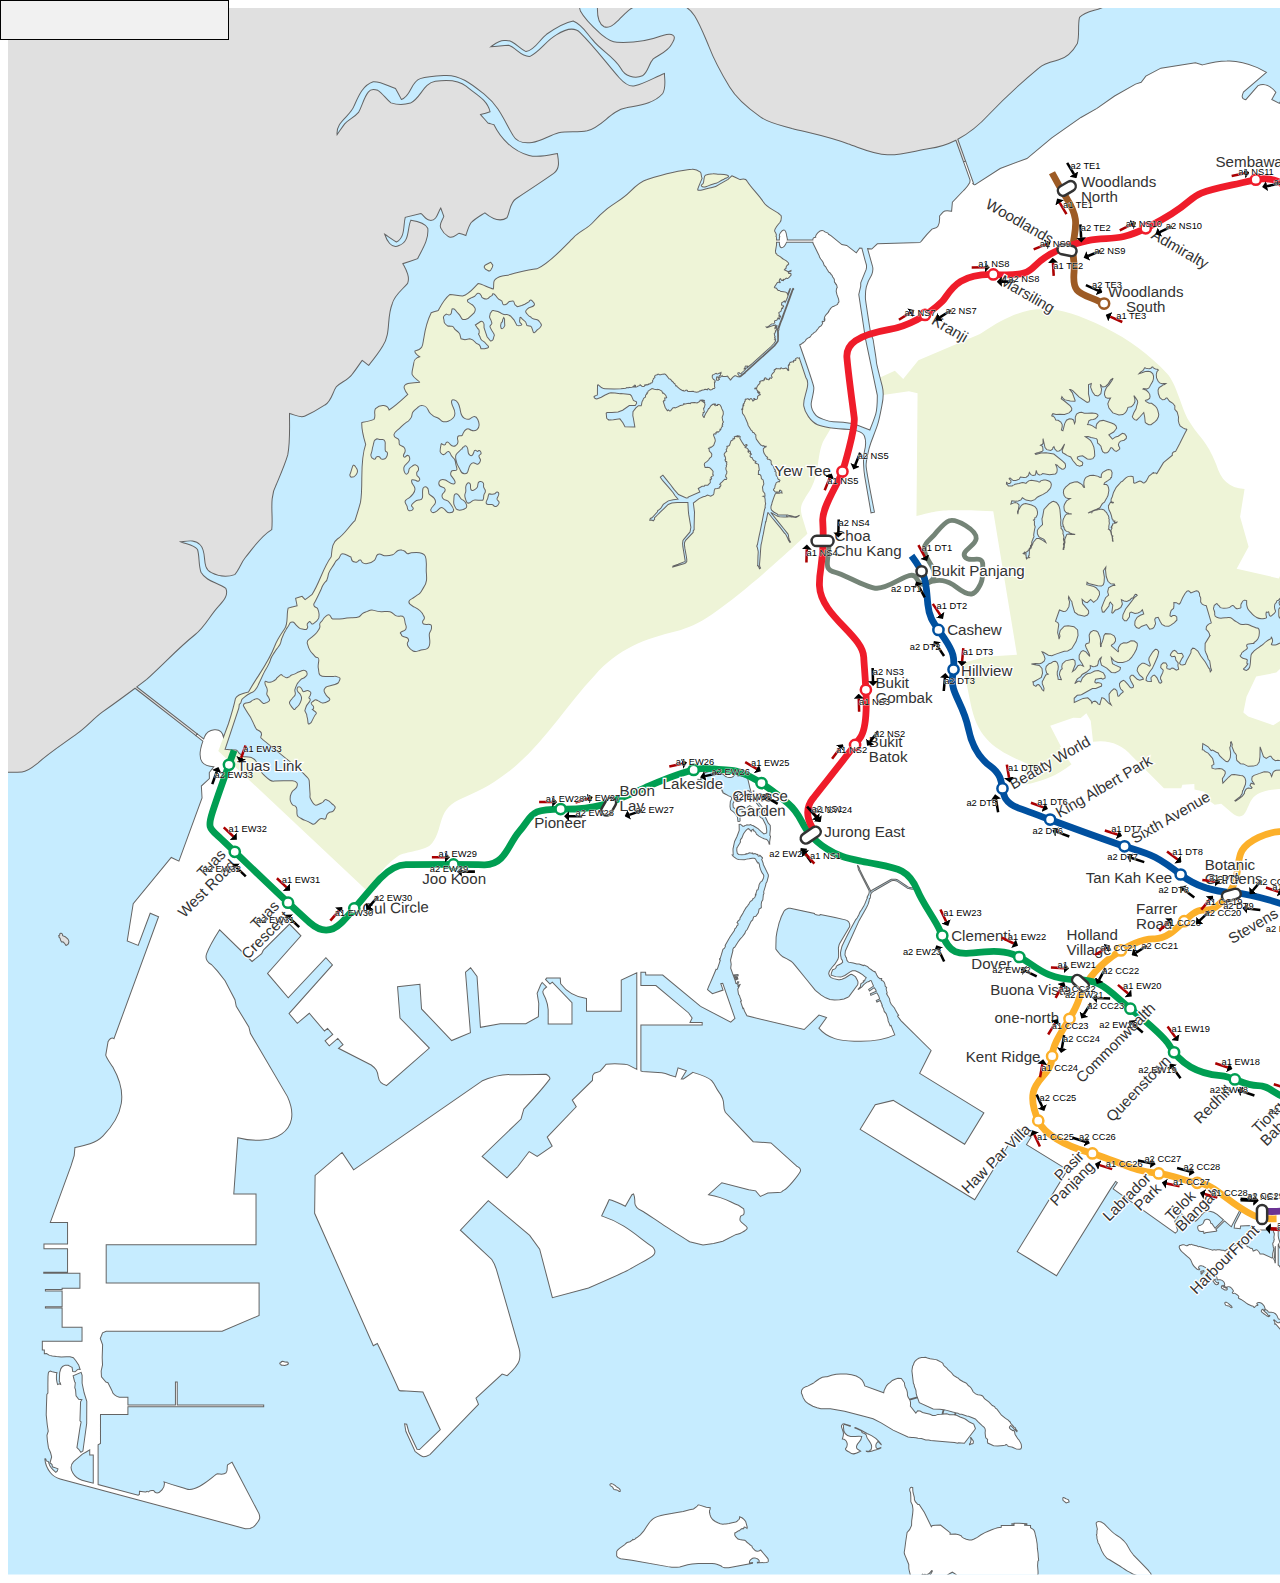
==== index.html @ 2029186f "add selections for scrollable html" ====
<html><head>
<meta charset="utf-8">
<meta id="viewport" name="viewport" content="width=device-width, initial-scale=1">
<link rel="stylesheet" type="text/css" href="autocomplete.css">
<script src="focus.js"></script>
<script src="editor.js"></script>
<script src="updater.js"></script>
<script src="stations.js"></script>
<script src="autocomplete.js"></script>
<style>
#map {user-select: none;}
#legend {
    position: fixed; bottom: 0; right: 0; max-width: 10em; max-height: 15em;
    background-color: white; border: 1px solid black;

visibility: hidden;
}
#selected {
    fill: yellow;
}

path.arrow {
    stroke: #000000;
    fill:   none;
    marker-end:url(#head);
  }
path.arrow.a1 {
    stroke: #aa0000;
  }
  .text { font: 7px sans-serif; fill: #000000; stroke: #ffffff;stroke-width: 0.5px; paint-order: stroke;}
  .text.small { font: 3px sans-serif;}
  /*.outline {stroke: #ffffff;stroke-width: 1px;}*/
  path.UC { visibility: hidden}
</style>
</head>
<body>
<svg id="map" width="2798.7" height="1566.5" enable-background="new" version="1.0" viewBox="0 0 2099 1174.8" xmlns="http://www.w3.org/2000/svg" xmlns:osb="http://www.openswatchbook.org/uri/2009/osb" xmlns:xlink="http://www.w3.org/1999/xlink">
 <defs>

    <marker id="head" orient="auto" markerWidth="2" markerHeight="4" refX="0.1" refY="2">
    <!-- triangle pointing right (+x) -->
        <path d="M0,0 V4 L2,2 Z" fill="black"></path>
    </marker>

  <linearGradient id="linearGradient2051" osb:paint="solid">
   <stop stop-color="#333" offset="0"></stop>
  </linearGradient>
  <clipPath id="clipPath3653">
   <rect x="899.81" y="504.8" width="230.88" height="201.74" color="#000000" color-rendering="auto" enable-background="accumulate" fill="none" image-rendering="auto" shape-rendering="auto" solid-color="#000000" stroke="url(#linearGradient3657)" stroke-width="2.25" style="isolation:auto;mix-blend-mode:normal"></rect>
  </clipPath>
  <linearGradient id="linearGradient3657" x1="831.98" x2="1141.4" y1="713.48" y2="713.48" gradientTransform="translate(.062654 .062488)" gradientUnits="userSpaceOnUse" xlink:href="#linearGradient2051"></linearGradient>
  <clipPath id="clipPath3659">
   <rect x="899.81" y="504.8" width="230.88" height="201.74" color="#000000" color-rendering="auto" enable-background="accumulate" fill="none" image-rendering="auto" shape-rendering="auto" solid-color="#000000" stroke="url(#linearGradient3657)" stroke-width="2.25" style="isolation:auto;mix-blend-mode:normal"></rect>
  </clipPath>
  <clipPath id="clipPath3671">
   <rect x="899.81" y="504.8" width="230.88" height="201.74" color="#000000" color-rendering="auto" enable-background="accumulate" fill="none" image-rendering="auto" shape-rendering="auto" solid-color="#000000" stroke="url(#linearGradient3657)" stroke-width="2.25" style="isolation:auto;mix-blend-mode:normal"></rect>
  </clipPath>
  <clipPath id="clipPath3677">
   <rect x="899.81" y="504.8" width="230.88" height="201.74" color="#000000" color-rendering="auto" enable-background="accumulate" fill="none" image-rendering="auto" shape-rendering="auto" solid-color="#000000" stroke="url(#linearGradient3657)" stroke-width="2.25" style="isolation:auto;mix-blend-mode:normal"></rect>
  </clipPath>
  <clipPath id="clipPath3683">
   <rect x="899.81" y="504.8" width="230.88" height="201.74" color="#000000" color-rendering="auto" enable-background="accumulate" fill="none" image-rendering="auto" shape-rendering="auto" solid-color="#000000" stroke="url(#linearGradient3657)" stroke-width="2.25" style="isolation:auto;mix-blend-mode:normal"></rect>
  </clipPath>
  <clipPath id="clipPath1306">
   <rect x="41.097" y="-499.98" width="2099" height="1174.8" enable-background="new" fill="#37c837" opacity=".463"></rect>
  </clipPath>
  <clipPath id="clipPath1310">
   <rect x="41.097" y="-499.98" width="2099" height="1174.8" enable-background="new" fill="#37c837" opacity=".463"></rect>
  </clipPath>
  <clipPath id="clipPath1314">
   <rect x="41.097" y="-499.98" width="2099" height="1174.8" enable-background="new" fill="#37c837" opacity=".463"></rect>
  </clipPath>
  <clipPath id="clipPath1318">
   <rect x="44.784" y="81.618" width="2798.7" height="1566.5" enable-background="new" fill="#37c837" opacity=".463"></rect>
  </clipPath>
  <clipPath id="clipPath1322">
   <rect x="41.097" y="-499.98" width="2099" height="1174.8" enable-background="new" fill="#37c837" opacity=".463"></rect>
  </clipPath>
 </defs>
 <g id="background" transform="translate(-1278.5 499.92)">
  <g transform="translate(1237.4 .06254)">
   <rect x="7.6441" y="-560.81" width="2218.5" height="1461.1" clip-path="url(#clipPath1322)" enable-background="new" fill="#c6ecff"></rect>
  </g>
  <g transform="translate(1237.4 .06254)">
   <path transform="matrix(.75 0 0 .75 7.509 -561.19)" d="m0.17969 0.51758v847.37c19.258-5.1932 39.166-0.64977 58.641-2.3809 6.2752-0.43277 11.034-5.1945 15.795-8.873 12.334-11.036 26.398-19.905 39.598-29.643 8.8718-6.2752 15.796-14.499 24.451-20.99 11.173-7.9806 22.229-15.966 33.166-24.207l61.105 47.537 1.3223-1.6953-60.66-47.188c3.2953-2.4947 6.5874-5.0029 9.8613-7.5547 16.229-14.498 31.157-30.944 48.252-44.576 9.9537-7.5735 15.147-19.474 23.586-28.346 4.1113-4.9769 10.387-10.818 7.3574-17.959-8.0063-5.8424-19.692-6.9259-24.885-16.23-2.5966-7.3571-1.2971-15.362-3.4609-22.719-3.8949-4.9769-11.469-5.1963-16.879-7.793 6.4916-0.64915 14.498-2.5948 19.475 3.0313 7.7899 7.5735 0.43264 22.935 11.252 27.912 7.1407 3.6786 15.798 4.7622 23.371 1.9492 4.5441-4.9769 6.2738-11.9 10.602-17.094 8.2226-9.9538 15.148-21.208 26.4-27.916 1.7311-14.931-3.0305-31.157 4.543-45.006 4.1113-9.7374 8.4374-19.476 11.467-29.646 2.5966-13.632 1.7344-27.696 1.7344-41.545 5.1932 1.2983 10.387 4.976 15.58 2.5957 6.9243-3.0294 13.629-6.9238 19.904-11.035 6.708-3.8949 7.3575-12.55 11.469-18.393 4.9769-4.5441 11.687-6.7095 15.582-12.119 3.6786-4.5441 6.7058-9.302 10.168-14.062 2.1639 1.731 4.3283 3.2455 6.4922 4.9766 4.9769-6.0588 9.9531-12.335 14.064-19.26 8.439-12.55 3.6791-28.778 9.5215-42.41 2.1639-8.6554 9.9536-13.848 15.363-20.34 2.5966-6.9244-1.7304-13.849-4.7598-19.691 4.9769-1.7311 9.736-3.2474 14.713-4.9785 4.7605-9.521 11.47-19.258 10.172-30.51-3.0294-5.8424-10.82-7.1403-16.879-8.0059-3.8949 8.439-0.86667 21.638-11.902 25.316-7.7899 3.8949-12.332-5.4095-14.279-11.252 3.8949 2.5966 7.5723 5.4108 11.684 7.791 9.0882-4.3277 6.7072-16.662 8.8711-24.668l15.58-3.8945c3.0294 2.1639 5.1938 6.9219 9.5215 6.9219 6.708 0.21639 7.3573-7.7899 10.387-12.334 1.0819 2.813 1.9493 5.4096 3.0312 8.2227-1.0819 3.8949-5.4111 8.0078-2.8144 12.119 1.5147 3.2458 3.8948 6.0584 7.1406 8.0059 3.6785 3.2458 7.5726-1.3002 10.818-3.0312 2.3803 0.64916 4.5455 1.3004 6.9258 2.166 1.5147-4.3277 2.5948-9.089 5.1914-12.768 3.895-4.1113 9.0891-6.9238 13.85-9.9531 6.0588 4.9768 14.717 9.9534 22.074 4.9766 3.2458-6.2752 2.5948-15.148 9.3027-19.26 12.55-8.2226 25.1-16.444 37.434-25.1 6.708-4.7605 4.7616-13.198 3.6797-19.906-9.3046 1.9475-19.041 4.5419-28.346 1.9453-15.796-4.1114-28.13-16.661-35.055-30.727-1.9475-0.64915-4.1131-1.0813-6.0605-1.7305-2.3802-2.813-4.9752-5.6245-7.3555-8.4375 3.2458-0.86554 6.2757-1.7325 9.5215-2.8145-2.813-12.334-15.15-17.96-24.021-25.533-8.439-7.1407-20.34-6.4913-30.727-4.9766-12.118 1.9475-14.496 17.095-24.883 21.855-6.2752 1.7311-13.199 1.7287-19.475-0.21875-4.9769-3.6786-8.0079-9.303-13.201-12.549-3.0294-1.082-7.1389-1.5138-9.3027 1.5156-4.9769 6.0588-6.0582 14.063-9.9531 20.555-3.895 4.7605-9.9527 6.9247-13.848 11.469-2.5966 3.4622-4.9795 7.1418-7.5762 10.82-1.2983-13.416 13.199-17.96 17.094-28.996 4.1113-9.3046 8.4401-20.557 19.043-24.02 7.7899-0.43277 14.93 4.3291 22.287 6.9258 1.9475 3.4622 3.8943 7.1398 5.8418 10.818 10.17-3.2458 8.8744-17.309 18.828-20.771 8.2227-2.5966 17.093-2.8133 25.748-3.2461 15.796-0.43277 27.913 10.818 39.598 19.906 12.983 10.17 19.045 25.966 27.268 39.814 3.6786 6.9244 12.332 8.223 19.256 7.3574 9.521-1.2983 17.527-7.3581 26.615-9.7383 9.3046-1.9475 19.042 2e-3 28.562-1.9453 15.147-3.6785 23.372-20.339 39.168-22.936 12.55-2.5966 27.047-3.8982 36.135-14.068 3.895-6.0588 1.9492-13.632 1.9492-20.34-9.9537 3.895-19.044 9.7374-29.646 12.334-6.2752 1.5147-11.468-3.4614-15.363-7.7891-13.2-15.147-25.099-31.374-39.381-45.439-6.708-6.708-17.097-1.9488-23.805 2.3789-9.9538 5.626-16.011 16.229-26.182 21.422-8.8718 0.86554-13.846-8.653-21.42-11.033-6.0588 0.21639-11.902 1.2953-17.961 1.5117 4.1114-2.813 8.2212-6.4898 13.631-6.2734 9.0882-1.2983 14.282 7.7874 21.639 11.033 9.521-1.7311 13.416-12.115 20.557-17.309 8.2226-5.626 16.878-11.468 26.615-13.199 8.6554 3.2458 13.416 12.116 19.475 18.824 8.2227 10.603 21.206 16.446 28.131 28.348 3.895 7.7899 13.847 11.034 21.637 7.5723 5.8424-3.6786 6.0618-11.902 10.822-16.879 6.2752-4.5441 14.496-7.3558 18.391-14.713 1.0819-2.813 4.9778-6.4928 1.5156-8.873-3.6786-3.0294-8.4406-0.21516-12.119 0.65039-14.065 5.4096-29.21 6.9246-44.141 6.2754-6.9243-0.21639-12.117-5.1953-17.311-9.3066-7.1407-6.4916-14.499-13.198-19.043-21.637-5.626-16.445 3.0312-35.487-5.1914-51.066-12.118 1.0819-25.318 6.4919-36.354-0.86524-10.17-8.2227-14.281-21.421-20.557-32.457zm569.74 0c3.2458 6.7079 4.9762 14.063 8.8711 20.555 12.334 1.9475 24.451-4.1092 36.568-1.9453 16.229 3.8949 29.645 20.556 26.832 37.434-1.9475 8.8718-8.0059 16.877-8.0059 26.182 0 6.2752 0.43187 14.284 6.707 17.529 6.0588 2.1639 10.818-3.2472 14.713-6.9258 6.2752-6.0588 12.334-14.281 21.855-14.064 11.468-0.21639 23.155-0.43484 34.623-1.084 8.0063-0.86555 15.148 4.5455 19.26 11.037 6.0588 9.7373 9.9539 20.555 14.498 31.158 5.4096 14.065 12.765 27.265 20.555 40.248 7.3571 12.334 19.044 21.641 30.729 29.863 9.3046 6.4916 20.772 8.4374 31.592 11.467 18.826 4.7605 37.868 8.439 55.828 15.363 12.983 4.3277 25.747 10.602 39.596 11.035 14.281 0.64915 27.915-4.1096 41.98-6.2734 9.3182-1.1321 18.205-4.0742 26.527-8.2734l7.6895 21.58 2.0254-0.72265-7.7852-21.836c11.585-6.1843 22.008-14.824 30.832-24.506 15.796-16.662 32.674-32.241 50.418-46.955 5.1933-4.7605 12.335-6.058 19.043-7.7891 8.6554-1.9475 15.145-9.0902 19.256-16.447 2.3802-8.6554 0.2185-17.743 2.166-26.182 7.1407-7.3571 18.824-6.2763 26.83-11.902 8.6554-8.6554 5.6271-22.069 3.6796-32.889-3.4621-15.147 1.9455-30.509 3.0274-45.656zm605.23 0c-11.901 10.603-11.034 27.913-7.5723 41.979 2.1639 10.17 11.683 16.444 20.555 20.771 6.2752 2.5966 13.415 5.1962 19.906 2.5996 7.5735-2.3802 14.932-8.0096 23.154-5.8457 20.557 5.8424 41.761-6.9243 62.102 0 14.931 6.9243 28.565 18.825 46.092 17.959 5.1932-7.5735 14.931-7.3537 22.938-9.5176 1.7311 5.1933 0.2147 12.983 6.2735 15.363 11.252 3.6786 23.37 1.5136 35.055 0.43164 3.4622 4.7605 6.7084 10.385 12.551 12.332 7.7899 3.2458 16.23 4.7614 23.371 9.7383 6.708 4.7605 14.066 9.0903 20.99 13.418 5.4096 3.4622 6.9224 10.602 12.332 13.848 9.9537 2.813 20.557 2.3787 30.943 4.3262 14.714 2.5966 29.429 1e-3 44.359 0.65039 1.2983 4.1113 1.7316 8.6554 4.3281 12.334 4.3278 3.8949 10.169 5.1947 15.795 6.9258 4.9769-12.334 14.28-22.505 25.1-30.078-0.4328 11.036-13.414 14.28-16.66 24.018-4.5441 12.983-0.6498 27.267 5.8418 39.168 12.118 15.796 25.319 31.159 34.84 48.902 6.4916 11.685 15.361 22.071 23.584 32.674 6.7079 8.6554 9.5219 20.123 17.961 27.48 11.901 10.17 23.154 23.155 39.6 25.535 15.363 2.1638 30.076 7.7875 45.656 8.0039 8.439 0.21639 15.58 4.9783 23.586 6.9258 10.819 1.7311 21.855-0.64793 32.891 0.6504 7.3571 0.86553 13.417 9.0872 21.207 5.625 6.9244-5.4096 10.383-15.364 19.904-16.879 16.878-3.2458 35.275-3.4614 51.287 3.4629 13.849 5.8424 29.21 2.8118 43.275 7.5723 5.8424 1.7311 11.687 3.0315 17.529 5.1953 6.7079 2.1639 9.7354 11.033 17.525 11.033 18.176 0.43277 36.568-0.64616 54.527 2.5996 14.065 3.6786 27.48 10.384 39.814 18.174 4.977 3.0294 10.388 5.4114 16.014 6.0605 11.685 2.1638 22.938-3.4625 34.623-3.2461 12.983-0.43279 27.481-0.43205 38.084-8.8711 0.4328-0.86554 1.0828-2.3806 1.5156-3.2461-5.1932-9.521-14.282-17.31-16.014-28.346 6.0588-15.147 12.118-31.811 7.1406-48.256-3.8949-6.708-11.036-10.817-17.744-14.279-10.17-5.1932-22.069-1.3007-32.672-4.3301-5.6261-1.7311-6.2773-8.2224-5.1953-13.199 0.8654-8.6554 4.7609-17.743 1.2988-26.182-7.1408-10.387-22.072-10.171-29.861-20.125-5.6262-6.9244-3.0305-17.312-7.791-24.236-8.4391-3.2458-18.824 1.7315-26.613-3.8945-4.1114-2.5966-3.2459-8.0059-4.1113-12.117 4.3278 3.6786 8.0057 9.5223 14.064 9.9551 6.9244 1.5147 14.499 0.21515 20.99 3.4609 4.977 7.1407 4.3248 16.66 8.6524 24.018 8.439 9.5209 24.235 9.739 30.726 21.424 6.7082 11.901-0.4316 25.319 0.6504 37.869 11.901-0.64916 24.669-2.8142 35.488 3.4609 8.2227 4.9769 19.692 8.4377 21.856 18.824 1.9475 8.2226 4.7601 16.663 3.8945 25.102-2.5965 9.7374-10.388 19.256-5.8437 29.643 7.1406 14.498 26.182 18.611 40.68 13.418 10.819-4.7605 21.421-10.17 32.457-14.498 7.3572-1.2983 14.717 5.8426 22.074 2.1641 11.468-5.4096 23.37-12.984 29.213-24.885 3.2459-7.3571-6.0594-11.251-10.604-14.93 4.9769-1.2983 9.9537-3.4624 15.363-2.1641 0.4328 6.4916-0.4339 13.198 0.4316 19.689 2.3803 5.626 6.9247 9.9544 10.604 14.715 2.1637-1.2983 4.3264-2.3779 6.4902-3.8926 2.3803-8.8718-4.5425-16.448-8.4374-24.021 19.691-11.901 38.082-26.183 52.363-44.359 3.4622-8.6554 3.2489-18.608 7.793-27.047 3.8949-6.7079 2.1604-14.713 1.2949-22.07 9.9538-13.416 8.6565-30.728 11.902-46.092 1.9474-15.363 9.5212-29.645 10.387-45.225 0.8653-6.708-6.2757-9.0866-10.387-12.549-5.8424-3.2458-7.7889-9.9564-9.7364-15.799-2.813-8.0063-5.6271-15.795-8.873-23.801-2.5965-0.21639-5.4092-0.434-8.0059-0.65039-0.6492-2.1639-1.0812-4.3264-1.7304-6.4902-6.2754-0.43277-12.768-1.5153-17.096-6.4922 5.6261-0.86553 13.417 1.2999 17.096-4.3262 3.6785-7.3571 2.5986-16.012 5.1953-23.586 2.5966-5.4096 7.1373-9.7373 9.5176-15.363 1.9474-6.0588 2.3816-12.334 3.8964-18.609zm1474.2 0c0.8655 4.5441 1.0799 9.3051 3.0274 13.633 3.6788 5.626 10.172 8.0062 15.582 11.252-6.9243 6.0588-13.419 12.334-19.91 18.609-4.3277 1.5147-9.7357 2.1621-12.549 6.2734-6.4916 8.0063-10.604 17.744-18.178 24.885-3.462 3.6786-8.0041 6.9255-10.168 11.902-0.2164 6.4916 1.9465 12.549 3.4609 18.824-6.9242 2.1639-15.798 3.0316-19.26 10.389-4.3277 9.0882-6.4916 19.688-13.633 27.262-8.8715 11.901-25.965 12.552-35.053 24.236 6.7079 11.685 7.573 26.4 17.094 36.354 10.386 13.416 26.832 18.393 41.33 25.75 10.819 5.4096 23.802 7.7881 34.838 2.1621 10.386-5.1933 22.505-2.8139 33.324-5.627 8.439-4.9769 9.3056-15.795 12.768-23.801 1.5146-5.8424 6.4889-9.0866 10.816-12.549-3.0291 11.685-1.0802 27.046-12.549 34.619-12.55 9.7374-24.666 20.126-34.188 32.893-4.3277 4.5441-4.7616 13.198 1.2969 16.66 18.609 9.9537 40.032 11.9 59.94 17.959 25.966 9.9538 48.684 25.752 71.621 41.115 10.17 6.708 22.507 9.7375 32.244 17.527 8.2228 6.2752 16.662 12.118 24.668 18.609 9.3046 6.9243 8.6553 20.555 17.31 28.129 6.2755 6.7079 17.096 6.4914 22.506 14.281 4.7604 6.0588 10.601 10.82 15.578 16.879 11.469 16.662 7.1415 38.95 17.744 56.045 3.0298 5.8424 6.0586 11.466 9.0879 17.309 4.5442-0.64916 9.5218 2e-3 13.633-1.9453 4.7606-4.1113 6.9234-10.172 11.684-14.283 4.544-2.813 9.7361-4.3283 14.713-6.4922v-478.86zm308.78 526.47c-1.0818 1.0819-3.4613 3.4591-4.7597 4.541 0.8657 13.2 6.7086 28.349-1.7305 40.25-10.603 8.439-24.451 10.819-35.486 18.393-9.9538 6.4916-16.228 17.745-27.48 22.072-5.4093 1.9475-9.3043 5.6263-12.117 10.387-3.0295 5.1933-9.9553 5.1925-14.283 8.8711-4.1111 4.7605-5.8418 11.251-9.9531 16.012-4.1111 2.1638-8.4413 3.2435-12.553 4.9746-0.4325 5.626 0.8686 11.469-0.4296 16.879-5.4095 11.252-16.232 19.908-19.045 32.242-1.2982 3.8949 0.6503 9.5221 5.627 7.791 14.498-2.1638 29.213-2.813 43.711 0 17.311 2.5966 32.674 11.254 49.336 16.23 6.708 2.1639 14.716 2.5923 20.125 8.002 5.1932 4.9769 12.331 7.1432 19.039 9.5234zm-2860.1 479.81-0.71875 0.1055-0.71289 0.4707-0.09375 1.2617-0.97266 0.4414-0.05273 0.4414 0.38476 0.4883-0.10742 0.5957 1.2051 1.2891c0.22341 0.2094 0.27002 0.9364 0.20703 1.5039l1.2246 2.0586 1.375-0.057 1.3438 1.2403 1.6172 2.3164c1.2372-0.2582 2.9677-1.717 2.9043-3.795-0.0342-1.1209-0.25073-1.8913-1.1133-2.791-1.2841-1.3394-2.5959-2.6447-4.8945-2.998l-0.26172-0.3184 0.0332-0.6797-0.17969-0.2675-0.05078-0.7442-0.61133-0.1406z" clip-path="url(#clipPath1318)" enable-background="new" fill="#e0e0e0" stroke="#646464"></path>
   <path d="m955.24-460.25v1e-3 1e-3l0.01 2e-3c-5.0046 0.14802-10.94 1.0128-18.258 2.8814l-5.3159-1.5-25.923 3.9741-11.281 6.0059-3.4893 4.626-4.2598 1.3389-15.7 8.9268-13.227 9.2095-12.01 6.8555-21.869 15.376-18.621 15.419-20.083 7.4648-17.854 11.563c-1.179 1.1067-2.0107 0.71195-2.6719-0.26075l0.53178-0.18897-5.9282-16.63-1.519 0.54346 4.8779 13.676-0.20516 1.8999c-1.9289 3.7247-3.6173 4.6474-5.0653 6.3164l-7.9923 8.4375-0.60784 6.7778s-4.8998-0.85826-6.2081 0.44383c-0.70131 0.70578-2.8007 3.0425-2.8007 3.0425s0.34605 4.9542-1.2158 7.7505c-0.9753 1.7571-3.824 1.5517-4.4634 2.1914-6.0381 6.0319-8.7247 9.98-8.7246 9.98l-32.254 0.93457-4.2202 3.9346-3.123-0.28272c1.6699 6.0387 3.4996 12.674 3.7719 13.55 0.70662 2.2493-0.72944 6.2886-0.72944 6.2886 0 0-3.0358 4.9837-3.9741 8.8052-0.94239 3.8191-0.64887 8.4959-0.64887 9.1685 0 0.6772 3.4625 23.412 3.9331 25.884 0.46623 2.4742 1.7144 2.9078 1.9481 5.1548 0.23687 2.2493 2.313 14.145 2.313 15.945 0 1.797 3.2478 13.923 4.4209 18.419 1.1724 4.4961 0.22747 11.912-0.24167 14.159-0.46924 2.2494-1.8778 10.377-3.2857 14.648-1.4047 4.2714-3.5142 9.4185-5.1547 13.915-1.644 4.494-3.4484 13.267-3.4484 16.636 0 3.3716 6.2491 35.052 6.2491 35.052l-2.5577 0.48779s-3.96-22.935-4.664-26.979c-0.70332-4.0486-1.6499-14.182-0.24459-19.353 1.4076-5.1687 1.1728-7.8871 0-11.036-1.1708-3.1444-6.7781-4.9261-10.995-5.1533-4.2245-0.22265-19.065-1.319-24.22-3.5684-5.158-2.2471-9.6015-9.2381-10.305-13.957-0.7033-4.7236 1.6953-8.7857 2.6352-13.957 0.9383-5.1687-0.97399-7.1411-0.97399-7.1411l-5.0596-15.155-0.5433 0.3252-0.6094-0.1963-0.19929-0.15819h-0.24761l-0.20209 0.23584-0.28421 0.19775-0.1626-0.041-0.36319 0.11864-0.043 0.1172-0.1627 0.15673 0.2052 0.43214v0.31639l0.04 0.23585-0.123 0.23584-0.2827 0.0381-0.4073-0.0381-0.1611-0.19775-0.5274 0.27539-0.2826 0.27539 0.081 0.19482-0.081 0.27686 0.12 0.11864 0.1246 0.0381-0.2023 0.23439-0.2445 0.082-0.1642-0.15966-0.243-0.0791-0.4878 0.0791-0.3647 0.15966-0.1216-0.082-0.4468 0.082-0.2022 0.31347-0.2827-0.0791-0.3267 0.47166-0.12 0.15676-0.082 0.43212 0.082 0.2754-0.2462 0.19774-0.1201 0.23585 0.2037 0.11571-0.1231 0.041-0.2432 0.0381-0.081 0.15966-0.2446-0.12012-0.081 0.0791v0.11867l0.2827 0.1948v0.0791l-0.2432 0.39405 0.082 0.74706 0.04 0.35157-0.164 0.47313 0.083 0.31348 0.2857 0.27539-0.084 0.0791-0.2857-0.041-0.1215 0.27539v0.23584l0.2021 0.0791 0.2447 0.2373-0.2037 0.19483-0.2431-0.23584h-0.2417l-0.3252-0.54932-0.2432-0.47315-0.2857-0.39111h-0.4467l-0.1216-0.15673-0.081-0.041-1.0547 0.2754-1.0942 0.27538-0.2447-0.11865-0.4072-0.19628-0.20211-0.0381-0.04-0.11866-0.1611-0.19629-0.2051 0.0381-0.3238 0.0791-0.123 0.15674-0.081 0.31641-0.164 0.15673-0.9316-0.11865-1.7461-0.0791-0.3252-0.15673-0.6899 0.59033v0.31347l-0.4044-0.11719-0.4057 0.23584-0.1612 0.54932 0.2828 0.70897-0.3648 0.47316-1.1352 1.0972-0.7735 1.3389v0.43212l0.6094 0.98292-0.4848 0.54932-0.2052 0.31494-0.2826-0.0776-0.6094-0.3955-0.4864 0.35449-0.1626 0.43359 0.2022 0.15673-0.5274 0.70752-1.2171-0.66796-0.2418 0.23584-0.3662-0.11865-0.2022-0.78515-0.2446-0.23731-0.3648-0.0791-0.6079 0.35449 0.1612 0.55224h-0.2022l-0.4058 0.23438 0.081 0.31494 0.2857 0.11865-0.6094 0.70605-0.8525-0.19482-0.4453 0.23438-0.649 0.15674-0.2856-0.0776-0.6079 0.43213-0.2022 0.15674 0.2022 0.31347h0.2856l-0.164 0.3164-0.082 0.23585-0.1201 0.66797-0.3267 0.15673-0.6079 0.47023-1.0122 1.6128-0.4073 1.2188 0.2857 1.377 0.8511 0.70605 0.2417 0.31641-0.3223 0.27246-0.2461-0.0366 0.1245 0.43213 0.4043 0.11573 0.5275-0.35304 0.3661-0.11718 0.2417 0.59033-0.6885 0.15674-0.1245 0.31348 0.4072 0.39404 0.6489 0.27392 0.1231 0.3545-1.0152 0.39404-0.5669 0.39258-0.4482 0.35449v0.90235l-0.164 0.78808-0.3223 0.4702-0.9346 0.31348-0.4878-0.0381-0.2021-0.51122-0.3252-0.23437-0.4849 0.1157 0.1231 0.47316 0.4072 0.0791 0.1611 0.23437-0.5272 0.31494-0.4469 0.55079-0.3237 0.15673-0.4058-0.90234-0.4481-0.59327-0.5275-0.3911-0.5259 0.15673-0.4863 0.31641-0.081 0.42919-0.5683-0.27245-0.5684-0.47315h-0.5274l-0.4072 0.15675-0.3237 0.11864-0.6078-0.15673-0.4879 0.70605 0.2827 0.51122-0.1231 0.47315-0.5273 0.47023-0.082 0.74706-0.2417 0.62988-0.2856 0.27539-0.2022-0.15674-0.2021 0.74707 0.041 0.27246 0.3238-0.15673 0.164 0.11865-0.2842 0.54931-0.3648-0.0776-0.1245 0.27538 0.1245 0.47022-0.082 0.62988-0.3632 0.4336 0.041 0.19627 0.2827 0.11721v0.47314l-0.2432 0.35155-0.2036-0.39256h-0.3647l0.1626 0.35448 0.3251 0.70605v0.74854l0.081 1.2173 1.4605 2.0039 1.3374 3.0293 1.3008 2.9854-0.123 0.47314 0.3251 0.74706 2.2325 3.5361 0.4439 0.0791 0.7733 1.5337 0.69 0.0381 1.0517 1.4546 0.4483 0.31347 0.1201 0.15674-0.081 1.2978 0.3662 1.6904 1.7857 2.477 1.6215 2.0449 0.9331 0.27392 0.4073 0.47314h0.4848l0.2051-0.27686 0.4863 0.23584 0.4043 0.58887 0.5274-0.31347 0.4072-0.11866 0.1641 0.35449-0.9346 0.47314-0.4849 0.47022-0.5273 0.31347-0.2022 0.4336 0.04 1.4927 0.4454 1.6113 1.5029 2.3203 1.2568 0.90381-0.4878 0.58886 0.4483 0.78661 1.0122 0.1172 0.9741 0.51122 0.5684 0.47314 0.1626 0.70606-0.082 0.90527 0.2856 1.2173 1.2979 1.0635 0.851 2.3569 0.4073 0.47168h0.6489l0.04 0.15674-0.4058 0.51123-0.2432 0.66797 0.4468 0.19775 0.4043 0.35303-0.081 1.0224 0.081 0.82472 0.2447 1.0225 0.6899 0.43359 0.2021 0.54784 0.1612 0.94484 0.4468 0.78661 0.7704 0.0776 0.4073 0.43361-0.5684 1.2568-0.5274-0.23439-0.933 0.35157-0.8936 0.62987-0.2827 1.2568-0.4468 0.59032v0.39259l-0.2417 1.1001-0.082 0.51122-0.2446 0.23731-0.1216 0.23584-0.4468 0.39257-0.081 0.62989 0.4468 0.47022 0.4043 0.31348 0.3662 0.59032 0.4072 0.15967 2.4331-0.041 0.5288-0.23584-0.083-0.47313v-0.51124l0.4878-0.23438 0.3647 0.39405 0.7706 0.23583 0.2856 1.5718-0.2446-0.0381-0.3237-0.31641-1.4619 0.43213-2.3936-0.0777-0.8921 1.1001-0.9346 2.5151-1.1762 3.4585-0.3238 1.4956-0.4863 1.1396-0.081 1.3359 0.04 0.62988 0.4878 1.1382 1.5395 1.377 2.8008 1.6523 0.40729 0.66797 7.5043-0.0791 0.2021 0.23584 2.0304 0.35449 2.0683 0.54786 1.6231 0.12011 1.1777-0.39551 1.2172-0.51122 0.081 0.11865-0.8129 0.59032-1.1763 0.66798-0.6504 0.11866-0.9712-0.11866-1.2172-0.23584-1.0958 0.0381-1.0562-0.31347-1.705 0.31347-0.3223-0.51124-0.4072-0.0776 0.041 0.51124h-1.9468l-3.3266-0.19484-1.0152-0.11864-0.85101-0.31495-0.56839-0.31348-3.9771-2.2412-0.04 0.0395v0.0791l5.1533 6.4072 4.4224 5.581 3.0425 3.7734 0.4043 0.90234 0.205 1.7695 0.4863 1.8867 0.9317 1.5718-0.5274 0.27539-1.1366-1.7681-0.4849-1.2978-0.9346-1.9644-0.9742-1.5732-0.4437-0.23584-3.044-4.0078-3.2871-3.9316-3.1641-3.8511-2.9223-3.7734-0.12159 0.0381-1.0547 5.1108-0.3633 1.8076-0.32659 0.0395-0.12311 0.19626 0.12311 0.35304-0.8907 4.4033-0.77051 4.2832-0.2856 1.1792-0.4878 2.4375-0.3633 2.0845-0.56839 2.3584-0.24461 2.5151-0.28269 4.1265-0.2446 3.3808-0.3633 4.4809 0.1611 1.6904 0.6079 1.1792-0.81 0.55224-0.89361-2.2808h-0.60939l0.2447-0.86426 0.041-2.6748 0.081-3.1435 0.20211-3.6958-0.081-0.82469-0.6489-2.6353-0.4072-0.74561 0.5683-1.5337 1.2979-6.4072 0.85401-3.8511 3.2051-16.156 0.32509-0.35449-0.081-0.62695 0.28281-0.11866-0.1612-0.74707 0.24169-1.768 0.2022-0.31495-0.36319-1.4941-0.041-1.8076-0.3252-1.6904-1.2173-0.6299 1.4619-0.15672-0.20509-2.0039-1.2978-1.5337-0.40431-3.2607 1.0137-2.3584-0.5274-2.9487-1.2993-0.94337-0.28269-2.0449-0.813-1.0591h-1.1763l0.081-2.8315 0.6093-0.39257-0.20501-1.73-0.44389-2.6733-0.36621-0.19628-2.0288-0.82472-0.081-0.47168 0.6914-0.47314-0.2036-0.31348-1.5411-0.62989-0.9345-1.2964-0.3633-0.94334-0.9741-0.15675-0.52879-0.66797 0.1626-0.90526 0.9741-0.74707-0.3252-0.39258-0.69-0.0395-0.20211-0.31347 0.4878-0.27686-0.24459-1.2568-0.64901 0.0395-0.7704 0.74707-0.3238-0.98438 0.7296-0.35156-0.85269-1.1792-1.2172-0.90528-0.7705-0.11718 0.20211-0.66798 0.73249-0.27539 0.6078-0.82469-0.32509-0.4336-0.7296 0.0381-0.8115 0.82763-0.60791-0.66796-1.664-2.439-0.72951-1.374-0.64899-1.2202 0.3633-1.1001-0.72951-0.47022h-0.4884v0.58887l-0.6899-0.11865v-0.66796h-0.5274l-0.1215 0.78661-0.72949-0.35448-1.2173 0.43361 0.3633 1.2173-0.4439 0.35304-0.813-0.43213-0.12439 1.1001-1.2569 0.59034-0.36609 0.51123-0.36341 1.2978-0.32659 0.86572-0.16121 0.66797-0.8511 0.66797-1.1761 0.27539 0.2416 0.47022-0.2416 1.2202-0.5288 0.51124 0.40421 1.6084-0.97121 0.51124-0.52879 0.78809-0.40571 0.66796 0.039 0.66798 0.3663 0.35302-0.2418 0.47167 0.48491 0.2373 0.36619 1.2583 0.081 1.0591-0.5685 0.35449 0.3662 0.62989 0.24321 0.59033 0.52729-0.0791 0.36641 0.50829-0.28581 0.70899 0.28581 0.74707-0.5289 0.94335 0.28419 0.51124-0.5289 1.2978 0.041 1.1382 0.4468 1.2978 0.2432 0.15821-0.041 1.1382-0.081 0.55079-0.60939 0.9829-0.2022 1.3755 0.89209 1.1016-0.1216 0.62988-0.28269 0.35156-1.1366-0.19482-2.1505 2.1606-0.52881 0.47023-1.0532 1.2993 0.8922 0.43213-0.2827 1.0225-0.5685 0.0777-0.081 1.0224-1.7446 0.43214-1.7461 0.31493-0.5274 0.94336-0.1611 1.2568-0.205 1.415-0.3238 0.74706-2.0274 1.1792-2.4345-0.82617-1.5835 0.86571-1.6231 0.39258-3.0835 1.377-4.3006 3.3018 0.8539 6.8394-0.2856 11.202 0.041 2.0039-0.6489 0.59033-0.1245 1.4546-5.6382 5.8579-0.7734 1.6113-0.12009 1.8852 0.40569 2.9883 1.0562 5.6602 0.32229 2.5151-0.039 1.2568-0.7704 0.94482-0.8541 0.51123-8.8432 2.6338 0.081-0.66798 3.8951-1.3359 4.9087-1.9658 0.44659-0.27684-1.7855-10.966-0.2022-2.3174 0.28269-2.3613 0.895-1.1382 4.421-5.228 0.6093-3.4995-1.6216-9.668-0.28571-2.7129-0.32359-6.2124-7.9542 0.041-4.0957 0.39258-2.7202 1.062-3.164 3.1055-2.7994 2.6719-1.9481 1.9277-2.4332 2.3584 0.2037 0.90379-1.0547 1.2568-1.0972-0.62988-0.81 0.2754-0.7296-0.0381 0.44389-1.3755 1.2173-0.51123 4.0986-4.4033 0.2021-0.90236 0.44689-0.27685 1.7856-1.4136 1.9468-3.0264 3.7734-2.6338 3.6504-0.86571 3.6122-0.4336-2.3115-2.6719-1.3007-2.1606-3.3662-4.0108-4.4619-4.9922-1.5425-2.1606-0.2827-0.55079 1.9468-1.415 2.3539 2.9473 3.2446 4.0488 2.7173 3.6562 3.4087 3.8921 5.7597 2.4741 1.3418-0.15674 0.12019-0.43213 8.7656-3.8892-1.2172-2.5972 2.9193-1.6494 1.6231 0.0791 0.4482-0.78661 2.1885-0.0791 1.9087-2.0449-0.2035-1.8062 0.123-0.58886 0.5274 0.19482 0.5287-0.94189-0.6094-0.70899 0.8115-0.7456 1.0152-0.4336v-0.70752l-0.3662-0.19482 0.2447-2.3584-1.2173-1.6128-1.3403-1.1411-1.5412-0.35302-1.9057 0.1963-0.60939-2.1606 0.2433-1.1001 1.8661-1.3389 1.0957-1.0606 0.7295-1.1792 1.5425-1.3755 0.1626-1.8076-0.8511-1.4546-0.9756-0.70898-0.24171-1.689-0.40719-0.51123 1.0123-0.27393 0.246-0.62988 0.6079 0.23584 1.9878-1.4942 1.2569-3.3794-0.28269-1.6509-0.813-2.0054-0.32381-0.98292 0.5288-0.7456 1.2568 0.0776 0.3237-0.55077-0.2826-0.35156 0.9726-0.70898 0.6079 0.51122 1.6642-1.5337-0.16129-0.74561 0.6079 0.0395 0.2022-0.82764 0.4469-0.98144 0.7294-0.58887-0.3633-0.47315v-0.35156l0.4848-0.23878-0.24171-1.0605 0.77061-1.0591-0.5683-0.90673-0.4454-2.5928 0.8921-2.4375-0.1245-1.9658-1.0547-2.083-0.40431-1.3359-0.69-1.2568-0.56829-0.47315-1.0957-0.23583-0.48641 0.31494 0.12311 0.58885-1.1367 0.041-0.52741-1.1411h-0.7705l0.24321 0.90528-0.56841-0.55226-0.16389-0.23436-0.36491-0.0791-0.769 0.51122-1.0561 0.78516-1.0957 1.8867-0.52729 0.15674-0.81161 1.6128-1.462 2.3584-0.93159 2.0054-0.12161 0.78515h-0.2416l-0.2828-0.66796-0.56839-0.66797v-1.0605l0.32239-0.43213v-0.98438l0.6093 0.0395 0.32531-0.51123-0.2037-0.62988-0.20211-0.78369-0.2432-1.2583 0.4043-0.0776 0.40731-1.2598 0.32509-1.4531-0.4467-1.2202 0.20201-0.35302-0.16401-0.35448-0.4877 0.27537-1.3785-0.94335 1.8253-0.15672-0.04-0.39258-1.5836-0.31349-1.6246 0.23438-0.24169 0.8247-2.0683 1.2583-1.8662-0.31348-2.6791 0.15675-0.5685 0.62988-0.7704-0.2373-1.4591 0.11865-2.1518 0.58887-0.2417-0.47022-0.3661 0.11571v0.39258l-0.48789 0.55227-0.85101 0.0776-1.0563 0.23583-1.1761 0.55226v0.23437l-2.7173 1.0224-0.5685-0.23583-1.2173 0.23583-1.664 2.1607-0.7704 0.15673-0.93311-0.78369-0.69 0.58886-1.623-2.477-1.4605-4.4019 0.40731-0.15673v-0.63135l0.85089-0.0776-0.20199-1.8076 0.97119 0.0791 0.52881-0.39405-0.7311-1.7695-1.664-1.6099-0.56679 0.0791-0.69-1.5733-1.9072-1.0605-1.1764-0.31641-0.2827 0.35449-2.2323-0.27393-1.7446-0.55078-2.1095 1.3755-0.8129 0.47168-0.48491 1.6523-0.5683-0.12011v0.86573l-0.6489 0.43212-0.36639 0.90381 0.16269 0.78663-1.0958 0.59032-0.56689 0.74561-0.44661 1.2993-0.60789 0.90236-0.28581 1.8852-0.3236 1.1016h-1.3375l-0.6489-0.0791-1.9907 1.6523-2.1489 2.8286-0.12169 2.9883 0.48499 2.3174 1.0561 6.2505-7.4238-0.19482-1.5836-3.0264-2.2294-2.9473-4.8691 0.7456-2.313 0.15675-0.20509-0.15675-0.56541 0.0381-0.3252 0.11865-0.28269-0.35449-0.3267-0.0395-0.60791-0.59033-0.4072-0.4292-0.1217-1.1016-0.2416-2.5547 0.6079-0.55224 3.6929-0.11573 4.5835-0.27685 3.4482-1.3755 4.9907-3.498 4.4649 0.0381 1.0531-1.7681-0.16249-1.0224-2.2721-1.1001-0.72939-1.7285-0.77061-1.6904-0.9755-0.94335-3.4058-0.51124-3.5712-0.31348-0.56841 0.15674-3.8129-0.54931-3.0015-0.11866-1.5029 0.31348-3.2051 1.5337-2.5548 1.4546-3.3691 1.3359-1.2172-0.35449-0.7296-0.66797-0.081-0.90381h0.1611l0.7295-0.51123 1.2583-0.27539 0.3647-0.66797v-2.2822l0.041-4.7168 0.56839-0.19629 2.3935 2.0039 1.6246 0.78663 1.0927 0.0395 6.7354 0.1963 5.0728-0.1963 3.6914-0.27538 0.892-0.55079 0.44679 0.11865h0.89211l0.28419-0.35448 0.48771 0.15674 1.6611-0.15674 0.4484-0.11572 0.4057-0.31642 0.28269 0.31642h0.93461l-0.12161-0.39551-0.44689-0.19483 0.081-0.58886 0.6094-0.39551 0.4863 0.3545v0.62987l0.2841 0.59034 1.0548-0.31642 0.3251-0.31347 0.7311-0.27685 1.0546-0.35157 0.041-0.51123 1.2568 1.1396 0.9331 0.23438 0.8934-0.19483 0.5685-1.1792 0.6488 0.39257 0.3634-0.4702 0.4467-0.0791 0.4879 0.35156 0.6489-0.43213-0.041-0.31347h0.7706l0.5274-0.15822-0.039-0.35302 1.3784-0.35449 0.6093-1.1792-0.2432-0.35157 0.5273-0.86572 0.2433-1.0225 0.851-0.27539 0.2446-0.54931-0.3251-0.2754 0.4862-1.0605 1.5836-0.47314 0.5683-0.47022 1.0942 0.43213 0.9741 0.0381 1.0958-0.47022 0.81 0.0776 0.4879-0.23582 0.6093 0.11718 0.48639 0.2754 0.77051 0.74706 1.9468 2.436 0.6899 0.15674 1.0957 1.0635 0.3251 0.74561h0.32389l0.97551 0.94483 0.1202 0.47021 0.68989 0.23583 0.4467 0.98438 0.40721 0.8247 0.649-0.15673 0.3222 0.78368 2.3541 1.8882 1.8251 0.98144 0.4879-0.19482 0.28269 0.54932 0.85401 0.0395 0.93159-0.74561 0.97421 0.23438v0.51123l1.0135 0.27687h1.462l1.9057-0.12014 0.69 0.27686 1.8253 0.35157 1.6245-0.23583 0.56829-0.66798h0.76901l0.4878-0.31349 0.4878-0.23583 0.8511-0.0776 0.89059-0.19776 0.1245-0.31347 1.0927-0.15966 1.1369 0.43212 0.36611-0.74561 0.4072-0.15673 1.3374 0.98143 1.5-0.35155 0.5684-0.59034 1.2584-0.2373 0.2841-0.70605-0.2841-0.5508 0.04-1.5337-0.1611-1.8852h0.6078l-0.081-1.0635-0.4469-0.58885-0.7294-0.23585-0.8936-1.4546-0.083-1.2568 0.56831-0.98291 0.81289-0.19628 1.5-0.78809 0.7295 0.51122 0.772-0.1157 0.8921-0.70899 0.5685 0.15673 0.7294-0.58886 0.1245 0.51123-0.5683 0.55077 0.081 1.0225-0.9346 0.59035-0.2021 0.86278 0.6899 0.2373 1.0957-0.70898 0.5684-0.58887 0.4043 0.58887h2.6383l0.8509-0.2754 0.5274 0.3545 0.2021 0.90382 0.7705 0.51123 0.4468 0.58885 0.2023 0.6299 0.3251-0.041 0.7309-1.0195 1.0152-1.1792 1.3784-0.90526 0.6489-0.0381 1.5835 0.70605 0.4469-0.0776 0.6488 0.19628 0.4043-0.0395 0.4878-0.11718 0.6885-0.43212 2.2324-1.9658h0.3633l0.3662-0.59032 22.235-20.243 2.351-3.2226 0.1245-0.3545 0.081-0.62841 0.083-3.4204-0.083-4.1265 0.3632-0.0791 0.1245-0.39258-0.1245-0.47315 1.5836-4.7153 1.4194-3.3809 1.1367-3.2241 3.4087-9.2754 3.0425-8.5298 0.3237-0.23584 0.2856-0.39258-0.1215-0.43213-0.4072-0.11866-0.3252 0.23731-1.6216 4.3623-1.7446 4.7168-0.2022 0.19776-0.1231 0.27246 0.1231 0.27538-4.667 12.501-3.0835 8.1753 0.1641 8.2558-0.3663 0.94189-2.3906 3.0278-11.32 10.299-12.212 10.966h-0.5273l-0.2023 0.19482v0.23732l-1.0972 1.1396-0.7294-0.0381-0.4468-0.82763-0.6079-0.62695-0.044-0.74707 0.5288-0.2754h0.5682l0.3223 0.47021 0.6095 0.2754 3.0834-2.6338 0.36619-0.39258 0.44681-0.90235h-0.3662l-0.8115 0.4292-0.04-0.15673 0.7296-1.0591 0.084-0.74708 0.3662-0.39404h0.4043l0.3663 0.27539 0.7294-0.11719-0.043 0.54932-0.6505 0.70898 0.1245 0.11572 4.1792-3.4966 8.439-7.626 5.7202-5.19 2.0302-2.2017 1.1748-1.8062-0.1245-0.47314-0.6078-0.5083 0.6884-0.19775-0.3632-0.66797-0.2857-0.23584-0.081-0.58886 0.4878-0.27687-0.2021-0.50975-0.2857-0.39258v-0.47315l-0.2828-1.1792 0.4044-0.15674 0.1641-0.47315 0.5683-0.8247-0.2858-0.23586v-0.39256l0.5275-0.19629 0.4878-1.415-0.081-0.59033 0.3222-1.6113h-0.3633l-0.4057 0.90381-0.2432 0.70752-0.5273 0.51123-0.1246-0.27539 0.2462-0.8247 0.5668-1.1792-0.1611-0.3164-0.4878-0.0776-0.4057 0.35303-0.5274-0.15674-5.1123 1.8091-0.5668-0.51124h0.9316l0.9346-0.62987 2.1913-1.6904 1.5806-0.0776 0.854-0.98144-0.3266-0.86573 0.4878-0.59033 1.2582-0.15673 1.0152-1.8091 0.6079 0.19775-0.1231 0.58886 0.4058 0.12012 0.9742-2.2427-0.567-0.3545-0.205 0.63136-0.5684-0.35449 0.3662-1.0225-0.4058-1.4927 1.7037-1.1411 0.5273-2.1621 0.68991 0.27685 0.081-1.3389 0.6489-0.0776-0.3633-1.021-1.2568-0.27539 0.2417-1.8472 0.5683-0.15673 1.3785-0.94336 0.5273 0.94336 1.2583-2.3613 1.3785-3.772 1.3813-4.0078h-0.44681l-1.7051 4.2056-0.2007-0.86571-1.1777-0.86574-1.6641-0.35449-1.3388-0.0776-0.6079 0.0395-1.2173-0.86424-0.9346 0.0776-0.4439-0.70605-0.9756-1.2188h-0.81l-0.5683-0.54932 2.3129-3.6562 0.9317-0.11864 0.246 0.23437 0.7296 0.0806 0.2021-0.31494-0.6899-0.74707v-0.82472l0.6093-0.94335h0.4058l0.2431 0.43213 0.4864 0.70898 0.4073-0.15966 0.8906 0.3164 0.20211-0.39552-0.28271-0.39258 0.2432-0.11864 0.4863 0.041 0.7309-0.35451 0.813-0.58887 0.5684 0.2754h0.4848l1.2569-1.0225 1.3007-1.5337-0.16399-1.1792-0.40431-0.27538-0.48789 0.19774-0.68831-0.041-0.3267-0.58887 0.77051-0.62843 1.2173-0.51123v-0.43212l-2.1489 0.94335-2.8008-1.5337 0.6093-0.70752 0.3252-0.0381 0.44681-0.66798-0.20361-0.3955 0.4057-0.86279 0.60941-0.98437 0.28269 0.19776 0.73101-0.74562-0.081-0.55224-0.32231-0.66797-1.3389-1.2173-1.5424-0.90527-1.1367-0.70605-1.5-1.1411-0.2022-0.27392-2.5034-1.5014-0.3252-0.54933-0.7178-0.64892-0.2476-1.5981 0.8321-4.752-0.023-1.9848h2.1621l0.032 1.6831c0.3085 2.0108 0.8001 2.5612 1.4473 2.5547 1.1637-0.0131 2.9134-1.6909 3.9273-4.2378h19.716l0.022 0.72217 3.7515 7.6377 0.9712 1.9263 0.205 0.94336 0.9317 1.4546 1.1367 1.4941 0.69 1.1001 0.769 2.1606 1.1367 1.1016 0.7323 1.4941 0.8512 1.1792 0.56842 1.0606 1.1367 0.86569 0.44373 0.47022 0.16412 0.55224 0.44533 0.23438 0.65037 1.0225 0.12449 0.54932 1.0957 1.4956 0.28271 0.86279v1.3389l0.20225 0.51123 0.6883 0.70605-0.04 0.43212 0.20365 0.35449h0.4043l0.32664 0.86574 0.36617 1.6113-0.48776 0.62694-0.32524 2.0039 0.52739 2.4785 1.2978 3.4585 0.28571 2.1226-0.73244 0.9038-0.32383 0.90528-1.4194 0.78516-1.6641 0.86425-0.48626-0.0395-1.4194 1.2598-0.48776 0.47022v0.39258l-0.77056 0.70899 0.041 0.4702-0.60935 0.31642-0.04 0.66796-1.8663 1.9629-0.81289 1.2612-0.4044 1.2568 0.5244 0.59034-0.2826 0.50976-0.3252-0.35302-0.084 0.19482 0.5274 0.70752-0.76911 0.90379-0.77049-0.27393-0.3663 0.11721-0.081 0.62988 0.32239 0.51123 0.044 0.43212-0.9756 1.6099-1.5425 1.0225-0.85099 1.1411-1.1367 1.3755-0.6489 1.021-1.2979 0.66944-0.93459 0.9829-0.8512 0.47022-0.5272 0.98438-0.8906 1.1001-1.4634 0.62843-1.216 0.94336-0.7308 1.2188-1.3784 1.2173-0.2446 0.27684-0.3634-0.0791-0.1625 0.11718-0.6914 0.74853-1.3126 0.5127c2.4199 6.8821 10.41 29.727 10.61 32.032 0.234 2.6968-1.1645 7.2336-1.8661 11.278-0.7058 4.0463 1.6478 7.4296 3.2857 9.4541 1.6441 2.0196 9.3546 4.9497 13.106 4.9497 3.7486 0 10.79 0.62306 13.835 1.2978 3.0506 0.67486 13.632 4.9497 13.632 4.9497s3.2515-8.103 4.4208-11.927c1.1746-3.8191 1.2173-14.121 1.2173-14.121l-8.9238-42.52-4.9922-33.066 1.4619-6.2476v-2.4331l4.0152-9.9404s0.70182-2.6653 0-4.4648c-0.28571-0.72466-1.6917-5.9821-3.1641-11.684l-1.6216-0.12159-2.5577 3.6108-7.1791-5.5166-3.6519-0.68994-8.1972-6.6548-1.7534-1.0122-0.5479-0.90526-2.2031-0.8584c-0.639-0.74358-1.3596-1.0522-2.0904-1.062-2.1924-0.0296-4.4783 2.6348-4.935 4.3433l0.11719 0.76903c-1.3934-0.0389-2.168 0.54272-2.1416 1.9233v0.0498h-19.178c0.036-0.15277 0.085-0.29441 0.1143-0.45118l-0.5142-2.3774s-0.6101-4.7806-2.2089-4.6304c-1.3661 0.1284-4.2795 3.6861-3.0015 4.9732l-0.3501 0.77197 0.026 1.7139h-2.1255c0.052-0.76949 0.13931-2.4646-0.3546-2.584l0.2286-1.3184s-0.62559-1.9021-1.0005-2.209c-1.6421-1.3473 3.6225-7.0078 3.6225-7.0078 1.4344-1.7029 1.1805-2.9223 1.0122-5.0259-4.04-4.7021-10.02-4.706-13.352-10.258-3.5324-5.6195-8.68-9.9986-12.212-15.618-0.963-2.4084-3.3482-1.74-5.2749-1.2583-2.0286-1.0144-6.2079-2.8814-6.2079-2.8814l-2.7994 2.6778-6.8965 3.936c-2.3842 2.1675-5.0977 2.0784-7.7108 2.6763 0 0-4.8304 1.3957-7.1412 1.6245-1.4864 0.14637-0.78699-0.897-0.8906-0.77345-0.9523 1.13 3.4787-8.8153 3.164-8.3965-0.99729-0.82539-0.2102-3.6647-1.2979-4.4634-1.8719-1.3764-3.9288-2.4142-6.3719-2.1094-11.399 0.96332-22.63 4.2543-33.552 7.626-5.1366 1.445-9.1274 5.3555-12.82 9.0483-6.1011 6.1012-10.338 7.5629-17.082 12.861-3.5271 2.8901-7.4201 6.5702-10.466 9.9419-4.0185 4.8167-10.509 7.0678-14.688 11.563-7.5461 7.3857-17.681 19.278-27.631 23.613-7.6785 0.95332-21.719 4.3832-21.622 4.7446 0 0-7.941 0.37179-10.307 4.0576-0.964 1.5016-0.1131 4.7604-0.81 6.2476-3.3714-0.48168-8.0291-3.7336-11.401-4.0547-3.3717 3.3717-6.6274 8.0451-11.605 9.3296-3.2114-0.16047-6.2014-0.9747-9.4131-1.1353-4.3347 3.3718-6.2804 7.3136-8.8447 12.13-1.7665 0.48167-3.5095 0.94126-5.2749 1.5835-2.8907 5.9406-4.5137 12.201-5.477 18.784-1.1149 4.2371 0.3553 8.2848-6.6534 9.8203-0.5942 1.5928 3.4484 4.4209 3.4484 4.4209s-4.4323 1.2018-4.4209 4.7886c0 1.7534-1.878 6.7797-1.1368 8.6411 1.2188 3.0892 5.5896 4.395 5.5577 5.7598-3.5858 0.26725-12.912-0.20058-11.482 4.5059 0.7522 2.4619 2.6368 4.5835 2.6368 4.5835s-10.386 9.6763-14.079 11.603c-0.8656-3.8876-6.2762-4.708-10.141-1.0122-1.7664 3.2112 0.6293 4.8616-1.1367 8.0728-2.89 1.1239-6.1194 1.7513-9.1699 2.3935-0.32111 5.6196 1.3144 10.933 2.9193 16.392-4.9767 13.969-1.4852 29.083-3.8934 43.534-1.2844 4.6562-2.69 9.1376-4.1382 13.633-4.6555 4.3351-7.7261 10.261-13.185 13.793-4.3351 3.0506-3.9836 8.6519-4.626 13.308-6.4219 8.6702-8.5429 19.45-14.484 28.441-1.6053 1.2845-3.3462 2.4069-5.1123 3.6914-0.8031-0.80281-1.6297-1.6303-2.272-2.4331-1.608 0.48162-3.2202 0.98024-4.828 1.4619 0.32561 1.9267 0.77451 3.7115 1.0957 5.6382-2.2448 0.48165-4.4469 0.78132-6.6945 1.7446-1.4449 4.6562 0.2911 11.606-2.7597 15.62-2.8854 4.1745-5.619 7.966-7.3843 12.943-3.0519 8.0279-7.5154 15.008-12.171 22.233-2.8899 4.1745-7.4648 12.05-7.4648 12.05s-8.9751 1.8601-9.7778 5.0713c-1.2844 6.4223-5.2354 18.785-5.2354 18.785l-3.7324 10.022c-1.6589-8.8111-11.978-5.7389-14.24-0.20361-0.23021 0.56485-0.40241 1.0671-0.6063 1.604l-4.8488-3.772-0.98859 1.2715 5.2411 4.0796c-5.7946 16.521 1.5506 18.944 8.1797 19.213l-3.3662 4.3813 0.082 4.4648-6.0453 5.6382 0.5274 8.8432-17.354 47.458-5.7465-2.7275-28.522 34.743-4.4912 27.876 8.2119 3.3413 9.0176-24.148 6.2812 2.6147-33.45 91.471c-1.6484-1.2618-3.5006 0.17858-4.4619 2.354l-1.705 9.9389c0.9294 3.0082 5.477 9.2535 5.477 9.2535 11.014 19.424 7.9436 35.647-7.667 51.524-5.5069 5.6009-13.328 7.0873-20.935 8.5606l-0.5288 6.0454-2.4201 7.7739-15.498 42.347h12.918v16.26h-17.684v3.4219h17.685v17.663h-17.862v0.82913h27.141v11.243h-13.348v0.99165h-12.538v0.9609h12.538v11.918h-12.538v0.9609h12.538v14.354h14.939v10.58h-29.783v6.5391h1.5102v2.7568l1.67-0.057 2.1372 1.3227 2.1943 0.49657 3.088 0.35453 3.5932 0.32955 3.8276-0.13328 2.7935-0.0367 2.4492 0.70455 1.7344 2.1035 2.2397 3.2871 1.1147 3.4674-1.308-0.2418-0.8775 0.5523-1.579 1.4312-1.7916-0.1626-0.4761-3.1304-1.1234-0.63277-1.8004-1.0312-2.2354-0.0353-1.9774 1.0122-1.2555 1.5484-0.9198 3.041-0.2828 6.6196 0.7252 1.2158 0.2914 1.0269-1.0679-0.42773-1.1894 0.58013-0.4644-1.7359-0.4408-2.4683 0.01-3.2007 0.3984-1.5278-1.1412-0.2358-2.3773-0.4908-1.541-0.47753-1.1574 0.64448-0.3133 1.0328-0.2038 2.3995-0.081 5.8988 0.015 6.5728-0.7983 0.89932-0.3164 9.2359-0.1598 6.126 0.7867 7.6142 0.7413 4.6289-0.9699 3.1538 0.2931 3.6473 0.8438 5.7188 1.5292 3.4745 0.8613 3.2902-1.273 4.3754 1.5704 1.3799 0.2255 1.7037 1.4971 0.40867 2.688 1.021c-0.1128 0.88935 0.1668 1.7885-1.5263 2.6426-2.1556-1.8686-4.3836-3.4762-5.234-6.7588-0.5396-0.22372 0.1099-0.9072-0.3851-1.1542-0.104-0.0518-0.6404-0.39675-0.9654-0.32677-0.2445 0.0532-0.5655-0.4203-0.5655-0.4203s-0.2357-0.87368-0.5757-1.5103c-0.094-0.17587-0.3858 0.0951-0.577 0.11865 0.3443 4.1588 1.5155 7.0013 4.2202 10.427 1.9295 2.4437 4.2778 3.7764 7.2626 4.5863 47.725 13.033 138.89 37.33 138.89 37.33l3.5303-0.2022 2.5561-1.0956c0.89301-0.7425 1.5682-1.4992 2.0654-2.2427l0.022 0.01s2.2274-2.7978 2.5445-4.0796c0.2793-1.129-0.4029-3.4804-0.4029-3.4804l-20.284-38.782-3.3338 1.9409c-1.1844 2.817 2.2803 8.4396-7.6392 6.7427-1.5944-0.0232-14.971 14.296-23.175 11.376-3.0245-1.0764-8.2252-2.1068-16.806-5.2676 1.1427 4.0314-3.2391 9.3268-6.5171 8.0156-0.3701-0.14798-1.085-1.535-1.4868-1.5952-0.6449-0.0961-1.8014 0.32475-2.4082 0.2007-0.5251-0.10733-1.1182 0.999-1.6114 0.8673-0.2935-0.0782-0.435-0.5481-0.7456-0.5244-0.3752 0.0277-0.6615 0.65265-1.0239 0.67957-0.9229 0.0683-4.6743-0.54045-4.6743-0.54045l-0.063 2.3422-0.9258 0.56115c-13.462-3.6105-19.886-5.3361-30.038-8.0552v-29.773l1.7769-1.0664v-21.691h20.578v-5.7891h101.84v-1.3593h-64.844v-17.112h-1.3594v17.112h-35.632v-5.7422h-3.5728-2.8139c-2.47-0.72053-5.3581-2.7634-5.3687-4.5015-1.0717-2.1489-3.2152-6.4468-3.2152-6.4468l-1.5177-0.48772-3.3574-3.9596-0.2183-4.3198 1.0123-4.5776-0.2549-5.3042 0.3236-9.6812-1.7446-4.8178 1.708-4.2788 2.7188-1.1762h86.93l27.75-11.764v-24.43h-114.68v-28.595h112.37v-38.122h-16.674l3.0263-42.196c26.089 6.7565 49.344-4.2292 37.245-30.833l-27.753-47.307-1.2173-4.9102-9.4527-15.539-0.9741-4.8691-7.4237-14.24-5.6398-7.2231-4.3812-4.7871c-3.8047-2.1315-5.1959-4.516-3.775-8.3188 2.3789-6.3655 9.7369-17.892 9.7369-17.892l24.303 23.735 7.2231-5.8828 1.257-2.5957 19.639-19.597 8.5606 8.8432-25.075 28.2 15.539 18.217 28.238-29.984 4.9528 5.3965-32.581 36.475 6.2066 7.3432 8.9678-7.5864 11.401 13.308 2.3115-1.9468 3.8965 4.5029-5.7627 4.8676 3.126 3.6519 6.4087-5.518 3.9375 4.6245-3.4101 2.8007 24.505 12.538c3.7405 2.6854 4.7273 4.3509 5.3159 8.8433 0.52601 4.0144 2.4873 5.5224 6.126 6.5727l32.215-28.156-22.03-22.518-1.8266-23.493 16.755-1.8252 1.2173 18.502 22.598 23.735 14.082-5.8432-3.6945-45.442 3.816-3.2856 4.8282 6.4497 2.5547 38.18 14.849-2.6763 19.192-0.0412 9.4116-5.2749 0.2842-9.8995-1.2173-7.5483 2.5971-6.2476 1.1763-1.9057 3.3252 3.3676c-2.2511 1.7582-2.8374 2.0371-2.8374 3.3662 0 1.8218 0.6652 1.9456 2.1885 5.5987 1.5252 3.6577 1.8266 7.9526 1.8266 7.9526v10.873h17.854v-16.065l-14.73-15.337c-0.445 0.38085-1.0812 0.8537-1.7022 1.3388l-3.4086-3.4497 0.851-0.97267h10.184l0.3267 4.3008c5.2531 7.0693 10.932 10.014 19.393 11.036v9.5727h26.046v-23.449l11.646-5.4375v72.463c-0.97339-0.49155-3.9068-1.9864-5.7627-3.044-1.3608-0.77925-6.1916-1.1608-10.588-1.1763-2.6401-8e-3 -5.1353 0.13027-6.6534 0.36622 0 5.3e-4 -4.6274 5.3555-4.6274 5.3555l-4.2188 1.3798-1.2172 1.7446-0.2022 3.6518-15.116 14.761 2.9838 4.9556-21.788 22.759 3.7324 6.8188-11.237 7.667-6.0044-3.6108-8.6821 11.401-7.9921 8.3584-18.624-16.148 29.171-28.036 2.0683-7.3432s14.327-15.554 19.434-22.559c1.0331-1.4131-2.7173-3.6914-2.7173-3.6914s-22.132 0.50213-27.183 0.3237c-8.7146-0.30982-20.975 4.8281-20.975 4.8281l-96.152 66.545-8.6675-12.99-20.228 17.208-0.37059 28.387 44.001 99.303 3.0308-1.6757 2.395 4.9087s12.764 27.387 13.389 29.253c0.6235 1.8688 2.7978 1.2568 2.7978 1.2568l15.58 0.93308 13.064 28.32-15.579 14.931-1.8663-0.28425-6.2065-13.104-1.5426-5.6001-1.5833-0.32377 0.9345 5.5986 6.8555 14.972s4.6928 3.743 6.2475 4.0562c1.5592 0.30758 4.9511-1.5821 4.9511-1.5821l36.432-37.61-1.8662-4.708 19.598-18.056 3.7325 1.2172s7.7624-7.1089 9.0087-11.156c1.2413-4.0453 0-9.088 0-9.088s-15.875-55.677-17.124-59.722c-1.2437-4.0499-3.4072-7.1821-3.4072-7.1822l-23.533-21.99 20.937-22.151 31.038 26.089 7.5044 10.345 9.5347 36.311 27.101-7.2218s28.668-12.449 33.026-15.255c4.3559-2.8006 13.372-6.8152 15.863-9.6136 2.488-2.8006-0.93161-5.9238-0.93161-5.9238-11.766-8.1748-20.718-17.624-38.139-23.288 0 0 5.2865-11.205 5.5985-12.132 0.3096-0.9393 12.172 4.9496 12.172 4.9496l4.9526-8.6836 1.2568-0.60937s0.93159 2.5045 0.93159 4.9922v1.8663c0 1.8666 0.9273 2.4903 1.8663 3.7324 0.92901 1.2467 3.1121 1.8217 4.6669 2.7583 1.5591 0.93735 18.837 12.714 21.015 13.957 2.1778 1.2459 13.553 8.5606 13.553 8.5606l10.021 2.4344 7.9511-1.0942 6.8994-1.7036 9.29-4.7885c1.6252-0.56955 3.4643-0.74497 4.8692-1.7051 2.5817-1.2614 4.6007-2.5145 4.0986-3.772-0.63619-1.594-4.3381-3.2521-5.2352-5.2352-0.43541-0.95655-0.018-1.962 0.2827-3.0836 0.3746-0.99225 2.0244-0.68085 2.4344-1.6611 0.6193-1.4847-0.081-4.0986-0.081-4.0986l-3.9345-2.6792c-7.0171-2.6424-9.2821-5.5321-22.396-7.8706l9.9389-9.0454 20.208 5.2324 5.1914 0.89355 3.5302 4.2188 5.5591-2.6382s3.1484-0.32378 7.5044-0.32378c4.3588 0 1.8283-0.57525 4.626-1.8251 2.7999-1.2439 10.498-10.754 12.051-13.553 1.5562-2.8058-2.5149-4.3814-2.5149-4.3814l-19.273-17.404-13.389-0.9756-20.854-22.071s-1.2173-2.4879-1.2173-5.5986c0-3.1126-1.5517-6.8532-3.7323-9.6562-2.1776-2.8008-2.8261-5.6359-5.316-8.4389-2.4878-2.7982-14.038-6.2066-14.038-6.2066l-7.1411 4.9892h-1.5439l3.7352-6.2066-6.2094-2.1928-1.8661 6.8159-4.0562-1.2173s-4.0732-1.561-6.249-1.8662l-14.566-0.97125-1.1338-0.40717v-34.567h45.967v-1.8266h-9.1274l1.5821-3.3252-2.5972-3.7749-24.586-20.528h-11.238v-9.9419h3.5288l0.123 2.0698h12.697l28.402 23.41 22.638 11.889 3.1669-2.8007-9.1684-26.411-1.4605 0.36623 1.7021 4.7886-7.9921 2.6352-3.6914-2.9619 0.56691-1.5 0.32659-0.85253 1.1337-2.5562 1.3404-3.1245 3.0835-7.2613 0.4043 0.16116 0.5274-0.20211 2.2734-6.8966-0.60941-0.16403 0.12161-0.89212h0.3663l2.0682-6.9784 1.1763-0.77055 0.72949-1.705-0.2826-0.44385 3.4906-6.0865 3.5685-5.1943 0.12289-0.97418 1.2584-1.3798 0.24159-0.85107 0.93461-0.76905 0.081-1.1777-0.77051-0.56837 0.9726-1.5835 1.0957-0.68847 0.24319-1.5835 0.56841-0.72948 1.7446-2.8814 0.20211-0.52589 2.1505-3.6943 0.24311-0.12159 0.20509-0.36329 0.40281-0.24462 0.64899-1.0957 0.32661-0.1626 0.40569-1.0122 0.48491-0.89355 0.4072-0.4878 0.4878-0.20214 1.1763-1.0547 0.083-0.7705 0.52729-0.041 1.0152-0.97413 0.24311-0.68994 0.28279-0.48631v-0.4043l-0.24319-0.082 0.1216-0.32519 0.3662 0.12158 0.1216-0.60939-0.2022-0.28271 0.2022-0.52734 0.32529-0.72946 0.2826-1.2979 0.8511-0.40722 0.52731-2.0273 0.2051-0.56836-0.041-0.854 0.3237-0.52735 0.4878-0.97265 0.2827-0.68848 0.77201-0.32664 0.52599-0.56691 0.93441-2.0288 0.16119-0.60791 0.1216-0.64891 0.083-0.52881-0.44679-1.1763c-1.4997-1.4447-2.7612-6.0044-2.7612-6.0044v-0.9331l-0.24171-0.28419v-0.48779l-0.4878-0.97558-0.5684 0.32373-0.3223-0.89208h-0.2855l-1.2584-2.313-0.89061-0.48633-1.4224 0.0395-2.3525 0.44678-1.8662 0.20215-1.7432 0.52881-4.3432-0.24316-1.4195-0.4878-2.5547-1.9058-0.8115-1.0562 0.7705-0.0806-0.1611-4.2598 1.2172-5.7627 1.7828-3.6914 1.7036-4.5835-0.081-4.5454 0.9345-0.082 1.7857 1.4634 0.6885 0.0395 0.3237-0.0395 0.40721-0.40723 0.9741-0.24315 0.8511-0.40576 0.36619 0.16113h1.4194l0.77059-0.28271 0.93311 0.44531 0.8511 0.24463 1.5439 0.93163 2.5547 1.623 0.5289 0.56836 1.8251 1.7051 1.8252 1.459 2.0683-0.68847 0.081-1.8266-0.3222-2.2324-0.20511-1.5-1.5-3.0425-1.1367-2.272-1.2979-0.68995-2.0698-1.7856-2.5972-1.5-1.7842-1.3403-1.7461-0.44532-2.5546 0.4878-2.19 1.0532-0.8525 2.0713-1.4605 0.97119-0.4467 1.4224 0.2022 1.0122-0.2828 0.85401-1.3388 0.0806-0.48791-3.5713-2.313-3.123-2.7978-2.1914-0.4057-2.354 0.2416-3.6518 0.7296-1.459 0.246-1.4194-0.7705-0.89355-0.60939-0.28419-0.93311-0.20361-0.5287-0.36328-1.5807-0.854-0.56829-0.20215-0.16401-0.48779-0.4439 0.08201-0.813-0.36476v-0.68848l-0.40429-0.04102-0.2445-0.48778 0.081-0.64893-0.40431-0.44678-0.2447 0.04103-0.8115-1.1367-0.4468-0.7705-0.89049-0.36621-0.48791-0.56836-0.32509 0.16406-0.64901-0.082-1.0532-0.32374-0.854 0.44679-0.7705 0.0806-0.1612 0.40429-0.4072-0.20214-0.3222 0.20214-0.6094 0.16406-0.7325-0.0806-0.3632 0.44384-0.69 0.32667-0.6914-0.12159-0.3633-0.73242-0.6899 0.04237-0.1641-0.48632-0.7294-0.12158-0.8511-0.36622-0.7705-0.85108-0.6914-1.0957 0.2857-0.36621-0.649-0.4878-0.082-0.52734-0.6489-0.48486-0.3663-0.0806-1.7036-0.0835 0.081-0.93165 1.3813 0.0806 0.5684 0.12013 0.6489-0.36328-0.4072-0.6079 0.081-0.85401 0.4072-0.64892 0.3237-0.52736 1.0152-1.0532 1.1352-0.77344-1.2173-1.3374 0.5288-0.44676 0.9726 1.418 4.2995-1.1763 4.2611 0.28564 4.7461 2.1079 2.0303 1.7461 1.1748 0.40575 1.2172 0.36621h1.6231l1.4195-0.6079 1.0561-1.2173v-3.3281h1.2978v2.1914l0.5274 0.2417 0.2856 0.32666-0.041 0.32373 0.2021 0.20361 0.1626 0.44532 0.6489 0.12012 0.4058-0.20215 3.0439 0.73096 2.7569 0.64892 0.8539 1.2993 0.8511 3.4878 0.608 2.8418 1.0561 3.4087 1.0547 1.3374 2.3129 1.3389 1.8268 3.2856-0.4879 0.85399 2.9619 3.6108 2.2705 3.2036 0.5274 2.395v2.272l2.2324 4.7856 1.582 1.8252 0.082 2.9224-0.3252 3.2066-0.041 1.541 0.5288 0.4878-0.3266 1.7446-0.3633 2.4346 0.041 1.7036-0.4072-0.0835-0.2827-1.2173-0.69-1.1763-0.8936-0.97266-1.1762-0.3252-0.7705-0.24316-1.8662-0.85107-1.9878-1.0547-1.8677-1.5425-0.4453-1.0957-1.0547-1.3388-0.8511-0.0806 0.039-0.68995-0.164-0.52734-1.0533 0.64893-0.4057 1.0547-0.8511-1.0957-0.3662-0.0807-0.6489-0.89208-0.8511 0.24316-1.3008 1.2173-0.81 1.0151-1.0152 1.5396-1.1338 2.9224-1.015 1.2583-0.2447 1.0152 0.2841 0.76904-0.4466 0.64893-0.3634 0.68995-0.6489 0.854-0.5274 1.0122-0.813 1.2978-0.082 1.8662 0.4072 2.0713 0.8907 0.89063 2.4756 0.24463 2.3935-0.24463 0.2857-0.2417 0.4043 0.0395 0.3662-0.36621 0.4057 0.20508 0.4453-0.0806 0.7325-0.40723 0.5669-0.36621 0.8116 0.0806 0.4467 0.041 0.4848 0.16407 0.4878-0.12158-0.1216 0.20214 0.4058 0.36328 0.7705 0.12451 0.2827-0.28564 0.854 0.20508 0.5274-0.0835 0.1215 0.36621 0.5684 0.2417 0.3237-0.16114 0.6079 0.3252-0.1215 0.60938 0.3662 0.40429 0.5683 0.12305 0.6094-0.73241 1.9468 1.9087 0.04 0.28271-0.6489 0.81153 1.1368 3.0425v0.48778l0.081 0.4878 0.2827 0.44678 3.4907 7.2217v1.0942l-1.0561 4.1382-0.6885 0.93457-0.2021 1.3389-1.5836 5.3144 0.2447 1.1367-0.4878 0.93164-0.3662 3.854-0.8907 1.3403-0.3266 1.9072 0.082 2.5957-1.6626 1.0957-0.5684 2.7979-1.8662 2.5181-1.664 0.48485-0.7295 2.272-1.1368 1.1367-2.9619 6.126-1.1762 1.2583-0.6094 1.623-1.8662 2.5152-1.8252 1.9878-1.4194 1.9468-2.5986 4.1792-0.7296 0.12158-0.6899 1.8252 0.2461 0.20511-1.8266 7.1821 0.4848 3.1231-0.3633 2.9224 1.8662 5.272 3.6109-0.3633 0.1216 0.89213-3.4908 0.12008 0.3267 0.93457 2.3935-0.48629 0.1612 0.64889-2.313 0.52732 0.3266 0.85111 2.2295-0.85111 0.2051 0.64898-2.1518 0.93457 0.6489 2.5151 0.5273 0.0397 0.8511-1.5835 0.813 0.36623-0.9345 1.705 0.3266 0.6489-0.081 0.93165 0.3222 0.2022 0.4468-1.3389 0.8115-0.24173-1.7446 3.4497 0.5669 3.8935 0.813 1.0152 0.2431 1.0122 1.1763 2.9224-0.6489 0.24166 1.7446 5.3965 0.4483-0.1611 0.6489 1.9878v9e-3l1.9468 3.6899 42.886 10.266 11.115-10.834 5.6806 1.7857-5.7612 8.0332c6.8814 8.2945 16.254 9.3038 26.536 9.7368 9.9444 0.41834 21.486-0.19801 30.407-4.686l-2.0464-5.0493v-9e-3l-0.81009-2.0288-0.60936 0.24607-0.56831-1.4619-0.97122-2.19-0.16261-1.5029-0.52728-1.7856-0.813-2.2295-1.4194-1.623-0.52739-2.0684-1.2172-2.1108 0.32514-0.1626-1.5424-3.813-2.5153 1.0942-0.52728-1.1367 2.5548-1.1748-0.72953-2.2324-1.3784-2.3525-4.4619 1.9058-0.36617-1.1763 4.4619-1.8662-0.56841-1.3389-1.0122-1.3784-3.5303 2.4741-0.64888-1.1762 3.6504-2.4741-1.7447-4.0987-0.77035-0.0806-0.89367 0.81007-1.5806 0.40718-2.354 1.8662-1.3813 1.7036-2.5547 1.7857-0.20215-0.12307 1.5835-1.6626 0.32235-1.8252 0.20205-0.72953 1.6246-0.77339 0.44682-0.52732-0.36627-0.24315v-0.40585l1.0957-0.24315 0.24318-0.97409 0.52737-0.60938 0.28561-0.72953-1.0152-0.60786-1.746-1.5-2.5548-1.6641-2.8417-1.2978-2.2295 0.0412-1.6231 0.85101-3.977 2.6397-3.003 1.2568-3.813-0.36615-3.4907-1.0958 0.24608-1.705 0.93158-2.3511 1.6641-0.60786 0.93459-1.0958 0.12019-0.97554 1.1367-0.72951 2.3129-1.0957 1.3389-1.0958-0.28571-1.5-0.81-1.0562-0.12159-1.1762-0.28561-1.2979-0.12159-2.1899s0.87345-4.2931 1.1778-4.9512c3.5135-7.5972 10.264-19.838 10.264-19.838l0.9727-1.1777 1.2598-2.2324 0.93157-2.272 1.1778-1.7827 1.6641-2.7202 0.72945-1.4194 1.2568-3.2066 0.77046-1.541-0.04-0.1201-0.24308-0.2051-0.04-0.0805 0.93158-1.6626v-0.082l0.20365-0.041 0.36477-1.3389 0.12009-0.64893v-0.56834l-0.04-0.48633-0.16402-0.48487-4.667-9.1728-2.4346-4.7446-0.72953-1.3814-0.24308-1.2978-0.56702-2.2295 0.93319 1.0122 0.48495 1.0957 0.48776 1.544 2.8008 5.6792 5.1913 9.898 0.044 0.20507-0.044 0.20215v0.28272l0.16412-0.24171 0.4043-0.36621 0.44673-0.44532 13.796-7.8706 0.81-0.28565 0.85102-0.12158 1.1367-0.0395 1.0957 0.12011 0.89356 0.20508 0.85102 0.3633 0.44833 0.20214 6.6533 4.5864 0.64888 0.32518 0.6899 0.28271 1.2569 0.40723 1.5 0.0395 0.77046-0.0806-0.12148 1.0137-1.0958 0.1201-1.0927-0.1201-1.5835-0.36476-0.81159-0.28564-0.72944-0.40284-6.898-4.708-0.60945-0.32522-0.77047-0.20212-1.0152-0.12159h-0.93149l-0.93458 0.1626-0.76907 0.3252-10.346 6.0029-1.544 0.93457-1.9058 1.2568-0.32364 0.28271-0.24478 0.24463-0.24308 0.40724-0.36467 0.81006-0.24318 0.81151 0.20205 0.16115-0.36326 1.9087-0.041 0.041-0.32523 0.0395-0.1215 0.041-0.041 0.0806-0.32525 2.0273-0.69 2.1929-1.1762 2.5151-5.5987 9.8174-10.264 22.72-0.32373 3.0029 0.81009 1.8252 0.24318 0.2856 0.44673 2.0274 1.0958 1.2583 3.6518 0.68993 2.6366 0.77197 1.7842-0.0428 3.2052 1.1777 0.48775-0.44678 1.1352 0.56835 1.503 0.60795 1.2173 1.3388 1.3784 0.89062 1.7856 1.3418 1.2582 0.24163-0.12148 0.5274 0.72943 0.48782 0.69 1.7856 0.89055 1.2568 1.544 1.3389 0.48636-0.28568 0.6899 0.0835 0.04 0.48488-0.28421 0.77347 1.3814 0.68842 0.72952 0.77055 0.60785 1.5424 0.16263 1.4605 0.72954 0.6489 0.36615 0.44676-0.28269 0.40433-0.0831 0.81301 0.77196 2.7172-0.40581 0.24465-0.041 0.40424 2.1929 3.7735 0.36326 2.1914 0.89356 1.9058 2.4346 2.7612 0.72933 1.5396 1.5808 2.8418 0.85393 1.0151-0.85393 0.64897 2.518 3.4058 22.677 22.478-8.6015 17.161 48.16 29.578-14.442 23.531-53.556-32.864-13.472 3.2871-11.317 18.419 61.873 38.016 24.057 14.811 16.472-26.859 14.445-23.572 1.6641-2.6792 9.7368 6.0043-3.4892 5.7218 30.792 18.907-37.731 61.346 8.8051 5.3936 10.833 6.6943 9.8188 6.0059 40.654-65.32 3.6913-5.4375 1.2585 0.93457-3.1245 4.6231 46.576 33.271 1.339-1.2174c0.39953-0.94867 0.57293-1.3707-0.12172-2.6791l-1.6216-5.313 3.3663-4.4238-6.1259-5.395 1.2581-1.5015s5.9305 5.3395 9.3297 8.398c1.7655 1.5814 4.3197 2.7675 6.8583 2.354 0.6501-0.10665 0.30998 1.1829 0.8511 0.85102 0.46868-0.2826 2.4245-2.2428 2.7612-2.7172 0 0 0.531-0.4119 1.7842-1.9497 0.91822-1.1284 1.3564-1.849 2.4346-2.2706 1.1732-0.45157 2.1338-0.69465 3.813-0.60787 2.5392 0.12982 3.3782 0.69322 5.4375 2.4741l4.7476 4.0562-6.2095 6.2491-2.5151-3.5698-0.81157-0.24465s-0.0667-1.0282-0.28425-1.5c-1.0826-2.3188-4.828-1.6134-4.828 0.60795-0.77513 3.1569-2.5671 1.8508-4.1777 3.0029-0.62452 0.44452-0.49372 0.8631-0.44677 1.5835 0.0488 0.79125 0.29767 1.4257 0.81007 1.9468 1.1074 1.1227 2.2027 0.63022 3.2886 0.52725l0.0413 0.36337 0.40275 0.0427 0.1245 1.1762 0.6885-0.0801 0.32385-0.48772 8.0332-1.0957c0.73342-0.0487 0.74047-0.32265 0.36622-0.85117l-0.36622-0.52725 6.3705-6.4088 5.1122 4.421 6.8145-13.106 1.1368 0.6489-5.3541 10.389-0.4467 2.9604 4.5029 0.60795 0.32528-2.149 7.4252-0.24457 0.4467 3.2476 16.674 0.0812c0.1314 0.74985 0.2898 1.562 0.28425 2.1489 0.12098 0.0188 0.28845 0.072 0.43485 0.10988 0.0248 0.51015 0.015 1.0208-0.0593 1.5248-0.0652 0.45023-0.16492 1.0798-0.19492 1.3432-0.0293 0.2667-0.036 0.53078 0 0.79395l-0.0113 0.015c0.078 0.4746 0.23594 1.4239 0.23594 1.4239-0.29234 0.27577-0.43604 0.62557-0.29009 1.0136 0.0503 0.1338 4.5e-4 0.2169-0.0652 0.3297-0.24938 0.36885-0.744 1.1088-0.744 1.1088l0.0233 1.3638 0.27825 0.59625-0.0232 0.93443c0.56317 0.57697 0.5517 1.3101 0.3633 2.0567-0.24203 0.95745-0.72233 2.874-0.72233 2.874v1.8765c0.2502 0.5661-0.12307 1.054-0.38377 1.5497l-6.687-3.0497-2.3964 0.015s-0.16665-0.5412-0.56543-1.1793c-0.3861-0.61672-0.8901-1.1936-1.3961-1.683-0.37508-0.36307-0.75975-0.47662-1.3095-0.21097-0.62588 0.30255-1.875 0.90832-1.875 0.90832l-0.75585-2.0641-1.3623-0.097s-0.9438-0.70935-1.3989-1.0401c-0.2499-0.18135-0.39593-0.2712-0.6768-0.16403-0.31305 0.1194-0.276-0.22312-0.40733-0.38227-0.16207-0.19815-0.58057-0.7011-0.80272-0.9624-0.30038-0.35408-0.65445-0.45773-1.0884-0.41903-0.18698 0.0172-0.33998 0.042-0.48765 0-0.17963-0.0473-0.43545-0.11227-0.59483-0.15382-0.3051-0.0811-0.51112-0.12908-0.7821 0-0.40117 0.1893-1.2027 0.56542-1.2027 0.56542l-0.1143-0.38085c-4.8889 0.24915-8.0658 2.2612-11.496 5.0113 0 0-0.5082-0.30233-0.76313-0.45413-0.1218-0.072-0.2616-0.0881-0.36622-0.0881-0.16958 2.2e-4 -0.39848 0-0.56108 0-0.1695-3.8e-4 -0.3603-0.0217-0.4893-0.051-0.43522-0.0931-1.3671-0.29273-1.8999-0.40718-0.38242-0.0821-0.8517-0.0667-1.1982-0.0187-0.282 0.0397-0.84277 0.1212-1.1674 0.16695-0.31155 0.0442-0.58785 0.0428-0.8892-0.0188-0.2244-0.0457-0.45045-0.0901-0.6753-0.1362-0.26445-0.0548-0.45413-0.0518-0.6738 0.0831-0.1647 0.10043-0.49223 0.3003-0.49223 0.3003l-2.6779-0.83197s-4.4367-1.2057-6.6562-1.8092c-0.4302-0.117-0.8295-0.10403-1.2523-0.0172-0.23947 0.0487-0.3669 0.0232-0.53317-0.14648-0.32333-0.32895-0.7059-0.52012-1.1045-0.59475-0.4956-0.0931-1.9459-0.3621-2.3379-0.42772-0.24712-0.042-0.43417-0.1161-0.5991-0.21975-0.16237-0.10208-0.3714-0.23168-0.53467-0.32813-0.1347-0.0791-0.2301-0.0752-0.34433-0.0308-0.17437 0.0668-0.36772 0.17153-0.54187 0.25493-0.11693 0.0593-0.20243 0.0548-0.32385 0.0337l-0.29138-0.0941c-0.25732-0.0562-0.47782 0.0113-0.6549 0.1128-0.2244 0.12968-0.50317 0.2907-0.687 0.39113-0.7416 0.40575-1.5487 0.61462-2.1577-0.0353-0.52755-0.5628-1.1391-0.5154-1.8047-0.32085-0.5613 0.1641-1.683 0.49215-1.683 0.49215l-0.3312 0.0971s-0.25942 0.0961-0.33982 0.2007c-0.31635 0.41153-0.22935 1.5456 0 1.9731 0.24202 0.46305 0.98002 1.6758 0.98002 1.6758l1.5469 1.5161s2.7716 2.4144 4.7387 4.1251c1.9236 1.6724 1.5418 3.2808 2.7906 4.9423 0.42113 0.56002 1.3992 1.7347 1.7681 2.1519 0.69607 0.7881 1.7593 1.8361 2.9266 1.4736 0.53962-0.16763 0.46455-0.62055 0.0382-0.76755-0.21473-0.0743-0.35453-0.2121-0.44693-0.34718-0.16695-0.24532-0.0919-0.51255-0.0232-0.80422 0.291-1.2343 2.2164-1.2575 3.1335-0.72938 0.21675 0.12465 0.4386 0.24285 0.65168 0.37343 0.8862 0.5421 1.7409 1.1306 2.6118 1.6963 0.82102 0.53318 0.93607 1.5372 1.1134 2.4214 0.0217 0.10935 0.0682 0.1797 0.11123 0.2535l-1.308 1.3799c-0.1368-0.1227-0.28628-0.258-0.38228-0.35017-0.08-0.0771-0.024-0.0932 0.0457-0.13035 0.0712-0.0428 0.17048-0.0921 0.23303-0.12593 0.2865-0.15442 0.024-0.3702-0.20235-0.24765-0.19448 0.10605-0.432 0.31058-0.58298 0.31785-0.17212 0.01-0.36637-0.0323-0.44812 0.0503-0.45825 0.4578-0.27908 0.87923-0.0338 1.4033 0.097 0.20407 0.2304 0.33997 0.40417 0.48195v-0.01c0.30443 0.24817 1.028 0.8538 1.2905 1.0884 0.5079 0.45367 1.6788 0.60825 1.6524-0.33548 0-0.10395-0.0248-0.37597 0.0232-0.67237 0.024-0.19635 0.1224-0.43815 0.0979-0.5259-0.057-0.20595-0.22995-0.16635-0.29295-0.057-0.0517 0.0911-0.13035 0.29602-0.18015 0.41017-0.0713 0.16613-0.18218 0.077-0.28995 0.01-0.11205-0.0761-0.37853-0.2667-0.6519-0.5361-0.14295-0.13905-0.21923-0.34635-0.375-0.49657l-0.0113-0.0113 1.3066-1.3798c0.19793 0.0652 0.44573 0.0412 0.70163-0.0203 2.8325-0.6831 5.4604 2.0328 5.2017 4.8428-0.0278 0.29602 0.1209 0.45765 0.2784 0.48487 0.15892 0.0277 0.34837-0.1077 0.53752-0.10552 0.49035 0.01 1.4707 0.0172 1.4707 0.0172 2.2442 0.13342 3.7884 2.5635 3.2959 4.2482 0 0.01-0.0277 0.0991-0.0293 0.10687-0.08 0.30623 0.0218 0.57338 0.29438 0.7455 0.3285 0.20835 0.98722 0.62408 0.98722 0.62408 1.1872-0.88725 3.022-0.45945 4.049 0.64897 0.12983 0.1392 0.28733 0.37238 0.4101 0.51698 0.32955 0.3891 1.2748 1.6514 0.68265 2.0553-0.11542 0.0781-0.30555 0.20707-0.3897 0.27975-0.51315 0.4434 0.183 1.1968 0.561 1.0767 0.33428-0.1062 0.75368-0.39112 0.97718-0.25342 0.57142 0.35175 2.6536 1.7131 2.915 2.0771 0.21195 0.29355 0.2784 0.7011 0.066 0.96825-0.3741 0.47055-0.0622 0.8202 0.39255 0.97853 0.2532 0.0881 0.8844 0.38377 1.232 0.53025 0.20445 0.0861 0.3801 0.20625 0.5625 0.32812 0.36435 0.2439 1.0942 0.73245 1.0942 0.73245s1.5758 1.1326 2.4887 1.79c0.71917 0.51735 1.8664 1.1938 2.6134 1.519 0.47573 0.2073 1.4268 0.62032 1.5936 0.67815 0.38423 0.1335 0.87255-0.021 1.0592 0.41752 0.30008 0.70673 0.888 0.9696 1.2715 0.15533 0.084-0.17963 0.16012-0.36518 0.35887-0.44978 0.336-0.1425 1.0078-0.42765 1.0078-0.42765s0.2739-0.06 0.4278-0.0532c0.48705 0.0232 0.5019-0.53077 0.17865-0.74115-0.22687-0.14707-0.7164-0.438-0.7164-0.438 0.20715-1.0936 1.3949-1.1492 1.9952-1.0606 0.72772 0.10725 1.8343 0.60892 2.2514 1.0298 0.27975 0.2826 0.72608 0.77858 1.0122 1.0913 0.237 0.2586 0.42398 0.59775 0.50978 0.8745 0.1104 0.3552 0.2979 0.96435 0.41017 1.3271 0.0697 0.22373 0.10253 0.27765 0.11715 0.49958 0.01 0.0652 0.0172 0.10927 0.0277 0.1611l-1.0502 1.1074-0.60645-0.6078s0.0592-0.0577 0.088-0.0881c0.1152-0.10605 0.16943-0.23505 0.0367-0.31943-0.0919-0.0592-0.23017-0.0547-0.32805-0.0637-0.17715-0.0172-0.29145 0.0841-0.3999 0.2154-0.097 0.11798-0.21795 0.2628-0.29745 0.35888-0.4083 0.49552-0.5205 1.187 0.0308 1.5995 0.5205 0.39023 1.1163 0.89745 1.5967 1.2452 0.66217 0.47918 2.5369 1.8352 2.6631 1.9204 0.34222 0.23182 1.1573 0.22837 1.3623 0.0322 0.10537-0.0991 0.35572-0.34328 0.43942-0.4218 0.19215-0.17993-0.0232-0.39083-0.22552-0.28283-0.11678 0.0593-0.29888 0.17715-0.41168 0.2622-0.20205 0.1512-0.36382 0.1245-0.48922-0.0791-0.333-0.53858-0.999-1.6156-0.999-1.6156l-1.0694-0.9375-0.64447-0.46298-0.46868-0.4716 0.98265-1.0312c0.26063 0.16478 0.67943 0.0472 1.0154 0.37058 0.3378 0.32535 0.9669 0.93165 0.96675 0.93165l0.14213 0.33547 0.687 0.40718h1.5409c2.6466 0.01 4.3822 2.0487 5.1038 4.4003 0.10057 0.32603 0.42727 0.79478 0.75135 0.79553 0.19702 4.5e-4 0.4881 0 0.68565 0 0.7668 0 0.8028 1.3108 0.40125 1.7197-0.2172 0.22073-0.5322 0.58298-0.70598 0.72953-0.58252 0.49042-1.9676 0.0781-2.335-0.57713-0.0941-0.16755-0.1206-0.26842-0.2301-0.33847-0.11205-0.0712-0.30585-0.1116-0.41595-0.18315-0.1266-0.0831-0.2538-0.28733-0.34568-0.37785-0.1623-0.15885-0.50167-0.4956-0.62992-0.63278-0.14775-0.15885-0.61875 0.2286-0.47017 0.40283 0.078 0.091 0.2004 0.23602 0.2856 0.3369 0.50167 0.59655 0.72787 1.3871 0.54202 2.1401-0.08 0.31958 0.0472 0.7044 0.36615 0.45563 0.092-0.0712 0.31792-0.24623 0.31792-0.24623l3.5347 4.1572 4.2802 4.1793 6.8627 7.5482 0.2241 0.32527-0.1143 0.46433 0.3019-0.0532 0.6841-0.4497 0.583-0.5844-0.1407-0.5904-0.3925-0.43215h-0.1993c-0.047-0.2013-0.1291-0.42368-0.1715-0.62543 0.3334-0.7587 1.3435-1.0585 2.0347-0.99622 1.5571 0.1404 2.7374 0.92422 3.4277 1.695 0.6856 0.76515 1.5784 2.4371 1.4942 4.1278-0.036 0.71933 0.3365 0.76418 0.8834 0.58013 0.5374-0.18083 1.4629-0.1329 2.1328 0.11572 0.2814 0.10448 0.5289 0.27983 0.7515 0.43073 0.1844 0.12547 0.3843 0.26325 0.5346 0.37492 1.3598 1.0111 2.1529 2.9523 1.0107 4.4605-0.2584 0.34095-0.621 0.0752-0.7558-0.0158-0.159-0.10695-0.5942-0.40163-0.7089-0.47895-0.4264-0.2877-0.5105 0.34987-0.3633 0.66787 0.1347 0.2898 0.3412 0.74265 0.3412 0.74265s-0.1223 0.18135-0.1845 0.27113c-0.2069 0.2952-0.029 0.77265 0.3207 0.37057 0.1526-0.17467 0.4571-0.52297 0.4571-0.52297l0.6078-0.0263s0.8923 0.27007 1.7945 1.1454c3.1132 3.0194 6.5984 7.3376 10.884 7.0254 3.6452-0.2655 4.6536-3.2318 7.3243-4.7519 1.508-0.8583 3.3364-0.39592 4.935-0.35745 1.239 0.03 3.0489-0.58192 3.0616-1.9116v-0.49065l1.6274 0.0971s2e-4 0.6732 0.023 1.0869c0.024 1.1492-1.0662 1.9426-1.9656 2.3013-0.2874 0.11415-0.7574 0.24397-0.9728 0.37785-0.384 0.23865-0.051 0.46875 0.2256 0.42037 0.8376-0.1464 2.6015-0.45397 2.6015-0.45397s1.0763-0.15383 2.7437-1.5763c0.5868-0.5004 2.1007-1.79 2.1007-1.79l3.0526-1.9511 2.65-1.4649s1.4457-1.3566 2.6775-2.7246c0.9395-1.0438 1.9731-2.3181 2.6938-3.1186 0.2913-0.32363 0.7034-0.95693 0.5962-1.3961-0.06-0.24067-0.1981-0.76567-0.2753-1.0648-0.1121-0.42997-0.2322-0.23047-0.391 0.0367-0.365 0.61208-1.0929 1.8369-1.0929 1.8369l-4.9452-2.7056 1.2479-2.2676 0.4233-1.1338s0.677-2.3913 1.0152-3.5874c0.4245-1.5013 0.8771-2.9577 0.6928-4.5176-0.1672-1.4016-0.4289-3.9099-0.5815-4.9087-0.052-0.33578-0.028-0.47655 0.1129-0.7632 0.4812-0.96758 1.4428-2.9018 1.4428-2.9018l1.5263-2.0259 1.5616-1.6258 1.6288 1.5848 0.1568 0.0761 1.6641 1.6977s-0.9096 2.9134-1.3652 4.3697c-0.1007 0.31785-0.1158 0.64372-0.089 0.89347 0.055 0.57945 0.1485 1.5664 0.2036 2.1562 0.041 0.40665 0.084 0.8655 0.3076 1.2143 0.1921 0.30165 0.5772 0.90675 0.5772 0.90675l0.126-0.088 0.6401 1.1294c-0.3056 0.13755-0.5849 0.40665-0.6665 0.69578-0.1104 0.38752-0.3956 1.4014-0.5552 1.9658-0.088 0.31043-0.1577 0.62175-0.2197 0.9375-0.159 0.82005-0.4805 2.4594-0.4805 2.4594l-0.1774-0.0217-0.078 0.90098s0.1985 0.86272 0.299 1.2934c0.1443 0.62235-0.066 1.306-0.4117 1.8251-0.037 0.0563-0.1113 0.16995-0.1113 0.16995-0.1872 0.25425-0.055 0.5799 0.2548 0.37358 0 0 0.1109-0.0811 0.1686-0.12023 0.065-0.0457 0.1209-0.10102 0.1654-0.16552 0.4104-0.5631 1.2319-1.6904 1.2319-1.6904l0.9316-1.0723s1.4225-1.3057 2.133-1.9585c2.3199-2.1319 5.3183-4.2816 6.9271-7.0019 1.0262-1.7353 2.7055-4.5718 2.7055-4.5718l3.9082-4.6493 2.3437-3.0835 3.5273-5.4156 2.0068-3.2168 1.5748-2.1123 0.8189-1.7505s0.6637-2.369 0.9959-3.5536c0.1896-0.67387 0.024-1.4132-0.5551-1.73-2.4073-1.3132-7.0445-3.8452-7.0445-3.8452s-0.7131-0.3567-1.1482-0.45412c-1.2739-0.28508-2.8951-0.13485-3.9654 0.19485-0.8821 0.27165-2.4271 0.74707-2.4271 0.74707l-1.6715 2.0846-2.5589 0.69855-3.2125 0.5142-2.3775 0.26663s-0.721-0.066-1.0414-0.0173c-0.2552 0.0383-0.4576 0.0143-0.5245 0.24757-0.084 0.29865-0.2578 0.89648-0.2578 0.89648l0.186 0.2475s-0.1684 0.56872-0.3779 1.2627c-0.2679 0.88695-1.0866 3.1991-1.6186 4.0576-0.4215 0.6801-0.8535 1.1379-1.1471 1.4516-0.2977 0.31807-0.6384 0.48847-1.0194 0.67095-0.1971 0.0951-0.5947 0.2856-0.5947 0.2856l-0.3647 0.17287s-0.3833-0.23145-0.4924-0.30172c-0.2568-0.16568-0.425-0.4236-0.3046-0.687 0.075-0.16448 0.2491-0.54203 0.2491-0.54203 0.4148-0.0337 0.9798-0.12307 0.9798-0.12307s0.1589-0.20805 0.2419-0.25778c0.6936-0.42052 1.1028-1.1443 1.3271-2.1123 0.4686-2.0268 1.2831-5.5532 1.2831-5.5532l0.1479-1.5674 0.3693-1.6377s-0.3447-1.2804-0.5172-1.9204c-0.2172-0.80647-1.4202-1.1298-2.2573-0.9507-1.3522 0.28965-3.8072 0.8145-3.8072 0.8145l-0.8261-0.0143c-0.1671-0.46575-0.6047-0.69705-1.0531-0.84517-1.0266-0.33908-3.082-1.0181-3.082-1.0181s-2.5584-0.29887-3.5318-0.39705c-0.2566-0.0263-0.5617 0.1341-0.7279 0.2754-0.2245 0.19155-0.791 0.6711-1.4385 1.1896-0.9788 0.7833-2.1959 1.2204-3.6461 1.9349-0.6122 0.30173-1.3016 0.2937-1.9233 0.43958-2.4187-0.0931-4.8468-0.49853-7.0062-0.20948-1.4326-0.33067-2.8943-0.85005-4.0123-1.7403-0.7284-0.5799-3.4433-2.741-4.5908-3.6387-0.283-0.2214-0.6283-0.21502-0.7018 0.15383 0 0-0.9203-0.46403-1.3813-0.6957-0.1525-0.077-0.2492-0.0921-0.4087-0.063-0.1541 0.0278-0.3047 0.012-0.4232-0.015-0.2045-0.0457-0.4979-0.11348-0.6811-0.15533-0.4624-0.10545-0.9505-0.0247-1.4195 0.0172-0.2723 0.0248-0.5281 0.036-0.7969 0.01-0.1695-0.0172-0.5068-0.0503-0.5068-0.0503s-1.1147-0.13965-1.6714-0.2109c-0.3689-0.0473-0.7134-0.021-1.0664 0.0751-0.6741 0.18067-2.023 0.54202-2.023 0.54202s-1.5792 0.24128-2.3686 0.36188c-0.7025 0.10717-1.4765 0.11445-2.0157 0.0831-1.6881-0.0981-4.9797-0.29258-6.8921-0.40433-0.8933-0.0532-1.9606-0.20212-2.748-0.4233-0.7164-0.20122-2.4877-0.69825-3.4804-0.97702-0.2727-0.077-0.5571-0.18195-0.7574-0.25928-0.6379-0.24652-1.8522-0.71512-2.5605-0.9888-0.27585-0.1065-0.49755-0.26272-0.72795-0.4395-0.22462-0.17257-2.1848-1.9324-2.7716-2.4111-0.19958-0.16342-0.3303-0.345-0.4305-0.55372-0.363-0.75488-0.35798-0.94973-1.2687-1.3315v-15.371l0.32092-0.4452c-0.06 4.1865 6.138 8.7435 10.184 10.374 0.4881 0.19672 0.9849 0.29242 1.4472 0.3501 0.9826 0.12262 2.3487 0.2937 3.2094 0.40132 0.4043 0.0503 0.7953 0.1149 1.1661 0.2739 0.9335 0.40013 2.7992 1.1997 2.7992 1.1997l-0.3632 0.94635 3.8013 1.5 0.9536-0.01v-0.5757l3.1406 0.0308 25.498 7.922 25.914-12.835-27.058-25.377-24.114 0.81885-25.364 14.414c-0.62122-1.8235-1.5294-3.6291-1.5294-5.5766v-4.3315h0.97568l31.807-18.297 33.23-0.53025 24.747 25.034 4.6258-4.5028-11.562-11.93 5.477-4.9498 24.221 25.359 3.8145-3.3691-6.2886-6.977 2.0274-2.1504h3.2051l1.0151-39.965 9.3706 7.0196 10.104 5.6806 5.5576 0.9741c-1.6727 7.3154 0.4843 8.76 3.6109 11.276 1.9296-0.23303 3.815-1.4372 5.518-2.5137 1.5838-1.0014 3.2492-1.5266 4.3008-3.6123l9.2095-4.4209 5.5576-7.3418 6.98-3.1655s14.864-12.414 19.23-16.025c5.0658-4.1892 5.4624-10.122 5.2882-13.736l14.039-11.644c4.2106 0.98032 9.9949 2.1912 14.225-2.2105l12.618-11.603 11.524-7.7095 4.7871-0.12157 13.715-14.606 7.7065-0.44392 5.4359-5.7245 7.2628-5.6382 9.4952-2.6777 4.4223 3.4087 9.8173-8.0346 35.46-11.968 21.666-5.272 29.902-10.999 31.241-7.585 29.131-7.4253 59.073-22.559 18.987-1.0151s15.076-2.5264 21.464-4.8281c7.88-2.8388 21.341-10.547 21.341-10.547l5.9635 4.4209 27.996-10.304 22.11-1.0562 12.495 0.44685 4.0986-3.1246h15.903s4.8048 0.97448 5.9238 2.1914c1.2011 1.3066 1.0562 5.3554 1.0562 5.3554l1.9467 4.9907-0.5684 3.9756-5.3964 4.0591 3.0439 0.48637 20.002-7.3873 3.5787-0.5844 39.4 17.181c8.0145 3.4947 18.798 2.3653 25.988-2.6177 1.7411-1.2068 5.2236-3.6197 5.2236-3.6196 6.9949 2.8888 17.901 9.5068 25.925 6.1156 10.355-4.3763 10.238-6.2263 11.489-25.684 0.6703 0.0277 1.3482 0.069 2.0391 0.12593h28.967l0.1245-17.651h14.808 12.332v6.126h-1.866v13.591h17.811v-40.125h-17.811l-16.106-0.24316c-5.2547-0.39625-10.114 0.65454-13.228-3.8555-4.2515-6.1599-2.4642-11.338 1.2174-18.136l2.0287-13.469-9.4936-6.4497-39.964-16.636 0.8935-2.1094 40.043 17.082c3.1524-1.0675 7.6182-1.2734 10.51 0.81005-1.4502 2.7393-2.1621 3.2616-5.477 3.6108l5.1519 1.0957 4.2188-1.1763 20.732-53.19 12.132-14.81 5.1519-3.2446v-8.1548l-3.5302-3.167 0.813-4.6641s1.6983-2.7914 1.6215-3.813c-0.1557-2.0767-2.3115-5.477-2.3115-5.477l1.2583-5.7217c6.6566-0.99481 11.199 1.3552 17.282 4.7065l8.2851 2.6719 12.992 10.828c3.8556 3.2141 6.135 8.5558 4.3812 13.166-0.4317 1.1355-1.0668 1.9556-1.7739 2.8022-1.2638 1.5125-2.5824 3.3649-1.7988 4.8266 0.919 1.7148 3.5323 2.482 5.0946 1.6538 1.4784-0.78335 2.4898-2.6685 2.4771-4.5996-0.016-1.7868-0.4317-3.7389-0.7617-5.4697-1.6203-8.5053-7.0802-14.001-13.454-19.33l-11.389-9.5228c-6.2593-3.8395-20.319-13.104-20.319-13.104s-2.897-0.11234-3.7923-0.18897l-13.168-10.024-6.126-1.2993-18.338-10.021-41.952-15.904c-11.851 7.7676-14.276 7.847-27.145 0.97265-3.1723-4.1787-1.9866-5.35 0.4482-9.8994l7.9512-0.2417 2.4345-2.4756 0.2432-3.772-10.143-0.16407c-7.6413-6.2845-14.086-28.74-20.369-44.996l-2.7173-0.56837-9.4131-18.458-13.471-8.2353-12.86-6.3721-19.882-3.123-2.9619-2.6763-1.4194-0.12451-1.5 0.24462c-2.2089 1.1122-2.8714 3.2189-0.8936 5.0303l3.8555 0.52881 1.8266 2.5957-0.854 1.5835-9.2504-4.1396-8.7217-0.89357-3.167-1.2568-4.3814-0.12159-2.515 1.3389-20.205-0.24316c-5.5856 4.2107-12.969 8.9315-16.27 15.335 0.7772 1.0946 3.0926 0.23597 3.9375 1.0957 3.3073 3.3629 5.8334 6.7301 12.454 6.2886-3.5819 3.7762-8.901 3.8021-13.348-1.5806l-7.2627 2.7568-5.9648 4.667-1.8267 3.2051-5.8403 4.1382-5.9648 4.1792 2.3936 5.1518c-0.4083 3.4981-5.252 2.1465-7.0196 1.0562l-3.2856-2.354-4.4619-0.52733-9.0483 3.2461-13.633 0.60938-8.6017-2.2324-7.5849 0.44677-7.79-0.52733-4.9497-3.977-6.2476-3.9756-12.822-1.0547-7.5468-3.977-9.3721-8.6426-13.469-7.3828-8.3585-5.1123c-3.9413-2.4081-5.6099-4.0033-6.8964-8.7642l-6.8188-15.984-7.2188-8.9268-8.8051-5.7612-4.3008 0.0806-1.2979-9.7368c1.1998-0.11784 2.1126-0.49095 2.5151-1.0957 0.9548-1.431 2.8504-4.533 1.4195-7.626-1.4281-3.0954-5.4649-4.988-6.6548-6.6548-1.1894-1.6643-3.3625-3.5929-4.7857-4.5454-1.4284-0.94996-1.6317-0.91711-3.7749-3.772-2.1402-2.8573-4.5196-3.5594-7.1381-6.6548-2.6161-3.093-3.0716-4.066-5.9254-6.2065-2.854-2.1405-8.5904-6.8786-9.7778-7.8311-1.1926-0.95253-4.0576-2.1489-4.0576-2.1489s-2.3355-1.9138-3.5302-2.1519c-2.197-0.60844-5.0128-3.1425-5.1914-4.4619-0.261-1.8994-0.03-3.8731-1.4618-4.585-1.4272-0.71433-4.0563-1.4194-4.0563-1.4194s-1.6819-0.728-2.3936-2.1519c-0.7159-1.4286-1.436-2.1195-2.1518-2.5957-0.6231-0.41667-1.9641-2.4846-3.4073-2.5151-0.1034-7.5e-4 -0.2166-0.0109-0.3251 0-0.1085 0.011-0.2198 0.0358-0.3237 0.0806-1.6666 0.71679-2.6077 0.75867-3.0835 1.9468-0.3084 0.77076-0.6066 1.4123-0.6504 2.1109l-2.0683 0.36474-1.7051-10.509-5.5181-11.196-8.6806-0.60936-6.7354 0.85107-6.4526 0.7705-3.5303 4.018-4.1353-0.68994c-19.096 1.4564-25.701 14.495-32.5 24.464l-0.4438 0.93458-6.0058-3.4497c0.8445-0.46876 1.5389-1.1385 1.9878-2.1518 1.271-2.8549 2.5711-5.1142 3.205-7.0166 0.6368-1.9049 1.909-6.961 0.3252-9.4951-1.5886-2.5414-8.9295-7.9412-10.834-9.2095-1.902-1.2707-27.548-15.215-27.548-15.215l-3.4892 5.1548-2.2324-1.2612 3.7719-5.4771s-8.556-4.7657-12.047-7.3022c-3.4879-2.539-10.176-6.3314-14.933-10.141-4.7582-3.8049-11.384-7.015-17.729-8.6016-1.1892-0.29748-2.4888-0.39103-3.8541-0.32519-5.9171 0.28532-12.852 3.4739-15.174 4.5044-2.8568 1.2658-14.942 10.426-17.162 13.915-0.9387 1.4761-0.7827 2.5619-0.2037 3.5303l-6.3281 6.3296h-0.081c-3.3574 0.76248-8.5211 5.8418-8.5211 5.8418l-5.6821-1.0122-0.9712 0.16113-22.884-16.553 5.477-3.8159 1.0547-6.8159 9.4936-10.02c2.0269-3.5416 0.3302-7.0902-0.2021-10.632-7.3574-10.664-10.253-11.636-13.591-13.591-1.7672-6.0518-5.9658-13.981-13.106-13.349-1.9758 0.6317-3.6517 2.8008-3.6517 2.8008l-2.5151-2.1109 7.831-7.4648s-1.1647-9.6724-2.8813-14.038c-0.7407-1.8834-3.1245-5.1943-3.1246-5.1943-5.0255-8.3218-13.541-5.7297-21.542 0.0806l-7.3037 0.813-10.427-7.831 0.608-12.82 1.0942-1.5015 2.3538 12.05 4.5851 4.9087 6.328-1.7036 3.7324-4.1792 7.3433-1.4194 0.4878-9.98-4.1381-8.0332-6.4498-5.7217-17.73-7.79-3.9769-5.8008-23.856-15.501c-4.6293-3.01-13.867-7.455-16.717-2.1885-3.5896 6.6315-9.8173 18.176-9.8173 18.176l-4.3008-2.272 10.914-20.083-29.741-15.823-11.317 22.232-5.6821-2.9605 3.0425-5.3144c-4.4737-5.7009-8.9149-6.9647-13.389-5.0303l-9.1289 10.507c-3.7271-0.46072-2.9156-3.0109-1.8252-5.6396l17.244-14.851-6.7338-3.5303c-5.8461-2.433-11.798-4.8726-20.856-4.9497-0.67313-5e-3 -1.3516-0.021-2.0654 0zm-385.11 84.557c-0.889 0-3.4893 0.32667-3.4893 0.32667-1.0888 0.29708-2.7524 0.4853-3.0425 1.3784-0.303 0.88707-0.46781 1.4542-0.56691 2.8403-0.099 1.3862-0.209 2.0057-0.60789 2.7978-0.3975 0.7921-1.874 0.57905-1.1776 1.8662 0.6903 1.2851 2.1309 0.87968 3.8144 0.28564 1.6744-0.59207 2.1042-0.87609 5.0698-1.8662 2.9695-0.99009 2.271-0.30252 4.5454-1.7856 2.2748-1.4852 2.3988-1.1752 3.4878-1.8662 1.0865-0.69311 1.0488-0.40066 2.4345-1.0957 1.3841-0.69108 1.3754-1.4517-0.40431-1.9468-1.7839-0.49506-4.4424-0.50891-5.9238-0.60792-1.4832-0.099-3.2468-0.32667-4.1396-0.32667zm567.08 11.522c-0.1606-2e-3 -0.322 0.018-0.4877 0.041-0.9942 0.13926-2.0108 0.72079-3.003 2.1914l4.4238 0.93309 4.2173 6.4512 3.2475 7.79-0.1611 7.8721 6.085 6.0454 2.9604 5.477 7.5073 9.4116s2.9472 3.5501 4.0562 2.5957c0.6849-0.58963 4.4028-2.8636 5.1137-4.8692 0.839-2.3662-1.3798-4.4619-1.3798-4.4619l-9.3326-15.457-3.4907-5.7217c-4.7721-5.8148-7.8798-11.412-15.336-17.525-1.323 0.0301-2.6113-0.60831-3.9345-0.73242-0.1653-0.0162-0.3255-0.0392-0.4863-0.041zm766.27 31.195c-6.8964 0.13731-21.426 4.3789-26.777 6.167-5.7087 1.9024-33.513 8.6411-33.513 8.6411-9.1953 4.185-16.791 9.0007-21.869 18.136l3.734-0.0806 14.606-11.808 5.354 3.5303 8.48 0.44678c-0.028-2.131 10.793-0.854 10.793-0.854l13.591-5.8813c5.7837-2.498 10.276-1.3251 15.864-3.5303 6.3201-2.4941 7.4595 0.76983 8.4389 5.7202 1.064 5.3813 6.8267 3.9709 11.118 2.6792 1.3049-0.39282 3.8948-1.1763 3.8948-1.1763 0 0 4.2906-1.0957 9.0469-1.0957 1.8747 0 4.6754-0.19786 6.2082 0.36621 2.8438 1.0465 3.267 4.3263 4.9496 5.3965 4.7583 0.6341 7.2971 1.9003 10.466 3.4863 1.9086 0.95536 6.8031-1.5745 9.7368-0.44384 1.9405 0.74771 4.6253 1.6691 5.6821 2.1079 4.8037 1.9947 3.6215 4.8014 7.9526 3.5713 2.7128-0.77056-0.7724-4.5415-1.664-5.4375-2.3743-2.385-6.3157-2.3245-9.1699-2.7993-2.856-0.47526-11.437-0.95726-14.767-1.9072-3.3322-0.95246-8.0582-0.47513-10.915-5.2324-2.8541-4.7597-2.8405-9.9963-8.0727-14.282-5.2342-4.2811-15.768-5.203-21.952-5.6792-0.3869-0.0295-0.7581-0.0506-1.2173-0.041zm-1500.3 23.659c-1.2263 0.61403-3.6914 1.8662-3.6914 1.8662s-1.8562 0.94074-0.9346 2.477c0.9196 1.5362 1.2441 0.90677 2.4741 1.8267 1.2278 0.92222 2.1519-0.32666 2.1519-0.32666l1.2173-2.1519 0.3236-1.5395zm1581.3 13.22c-0.7534 0.0151-1.6038 0.12651-2.6718 0.24463l-4.2202-0.20361s-1.9395 0.17276-3.1245 0.64892c-1.1906 0.47625-0.9317 2.6792-0.9317 2.6792 0 1.5842-4.7475 5.6792-4.7475 5.6792-3.532 5.7154-7.8435 5.681-13.875 4.5454-3.9756-0.74873-10.698-6.3434-12.254-4.9102-1.9788 1.8227-0.2676 1.6695-2.8007 1.9878-2.5385 0.31584-2.6249-0.7047-3.8936-1.3389-1.2679-0.63655-2.1792-0.0109-3.4496-0.64893-1.2675-0.63414-1.6149-1.2894-3.2037-2.5576-1.583-1.2683-2.4997-1.9206-3.4497-2.5547-0.952-0.63662-4.664-1.8267-4.664-1.8267s0.6807 5.5002 0.3632 6.4526c-0.3135 0.95003-3.7885 3.1833-4.4222 4.1382-0.634 0.95-0.3095-0.33428-1.2569 2.8389-0.9546 3.1707-1.298 3.7713-2.8814 5.3555-1.5864 1.589-6.6308 7.0334-10.752 7.6699-4.1274 0.63417-8.3005 3.4676-12.741 2.5151-4.44-0.95244-6.952-0.98195-9.1684-1.2978-2.2232-0.31829-6.9375 0-6.9375 0s-3.686-4.1015-6.126-4.0591c-2.236 0.0389-5.4771 1.0797-5.4771 3.9346 0 2.8573-0.2655 13.325 0.3662 17.448 0.6361 4.128 1.7044 8.7402 3.2857 11.279 0.4895 0.78167 3.5026 4.6308 4.3813 6.3281 1.9719 3.8103 2.2723 7.5059 2.272 7.5058l-0.081 4.3432-1.0547 5.272c-1.0078-0.42353-1.9072-3.4468-1.9072-3.4468l-1.8252-0.73243-1.8662 0.68994-3.2476 1.7051-6.0029-0.4043-2.8403-13.998-6.3706-12.863-7.5454-5.0713-7.831-2.5957-8.521-10.834-5.4361-7.9922 0.2447-7.1411-5.8038-6.3281s-8.4544-2.9859-11.644-0.12159c-9.7555 8.7587-18.378 16.513-18.378 16.513s-6.208 10.924-4.3008 18.541c1.8993 7.6146 11.927 39.964 11.927 39.964s4.7521 9.5361 13.796 9.5361c9.0383 0 29.049 1.8662 29.049 1.8662s9.4798-0.96728 12.334-4.3008c2.8536-3.3287 4.2896-7.1072 7.1412-9.0073 2.8541-1.9049 4.3191-2.8572 8.6015-1.9072 4.2796 0.95246 7.0955 2.4046 5.1913 4.7856-1.9022 2.3762-3.3345 7.3287-5.477 10.184-2.14 2.8549-0.4552 6.9298 0.7325 8.3584 1.1874 1.4262 1.6437-0.25115 2.5956 2.8418 0.9525 3.093 1.2174 4.9892 1.2174 4.9892s-0.7248 5.7125-4.0577 7.1411c-3.3276 1.4263-13.788 5.9547-22.356 5.4785-8.5594-0.47382-24.984-1.2238-26.411-1.4619-1.4284-0.23809-6.5664 0.26559-6.3283 4.7871 0.2379 4.5216 3.2359 9.0448 4.421 14.281 2.3804 10.469 11.064 23.403 13.68 26.972 2.6188 3.5716 23.054 25.226 29 30.936 0.5385-0.53603 2.6294-2.0713 2.6294-2.0713 0 2e-3 -2.3812-2.1781-5.8037-5.4902l3.3282-7.0371 3.8246-2.3115 1.774-1.9951 0.012-3.082-2.521 1.3315-6.6607-19.116-0.8188-9.5317 4.9761 1.7886 8.061-8.0215 1.1835-1.1763 0.3399-0.33837 0.9712 0.6753 2.521 6.2637 2.7891-1.9482c2.1225 3.9693 3.4806 7.8435 8.7758 5.5224 3.8116-1.7432 6.6329-5.4404 6.8717-14.93 6.9964 3.9927 11.417 19 11.417 19l2.8272 4.2979 2.5136 5.5649 2.3556 0.11133 0.523 0.0234 1.5819-7.0371-2.5415-2.5225-3.3646-1.9556-10.633-21.69c-3.36-3.8563-7.8748-6.5591-15.662-5.9883 0 0-5.0642-5.8885-4.3652-6.6255 1.2837-1.3536 2.3763-2.8992 3.2212-4.6934l10.307 1.7446 4.4619 1.2978 3.5699 2.9634 6.4116 9.1274 3.4072 8.9268 2.2617 6.2095 5.4478 3.6094 3.8934 2.9619 6.9801-1.0562 14.966 4.0312 5.8052 1.6597 19.394-10.469 1.7124 2.9648c-4.4259 2.5622-15.967 8.8491-15.967 8.8491s-3.9249 3.3658-5.4623 2.1343c-1.5406-1.2315-6.1539-3.0669-8.9269-4.3008-1.2651-0.56382-7.3174-1.2301-12.349-0.6211-1.8845 0.22809-2.6279 1.5518-4.3682 1.7988l-45.401 54.318 62.212 52.263v-6e-3l42.848 36.393 0.5845-0.69433-38.942-33.072 32.656-36.781 17.162-8.3335 10.567-2.2778 0.7763 1.563 3.2871-1.5483-1.3491-2.2808s4.6879-2.1486 7.6452-1.1763l12.221-5.3394 9.331-3.5303 9.4116-2.0683 6.4922-8.48 10.995-1.2979 5.6398-2.2324 7.2934-2.4404 5.3892-2.001 2.7173-1.2568 0.5171-0.6167 5.332-6.2651 0.2168-6.7573 12.322 5.9985c-1.3474 2.4102-2.6597 4.7303-3.4923 6.2373-16.767 30.351-27.555 51.674-33.144 83.287-5.325 30.122-0.6869 53.428 20.01 85.216l16.377 25.154c1.5138 2.3248 1.0435 5.1364-0.4994 7.5425-1.543 2.406-4.1619 4.3198-6.7178 4.7168-1.5448 0.23992-2.705 0.0231-3.769-0.4702-1.0635-0.49349-2.0325-1.2803-3.0996-2.1812-34.624-29.232-97.844-82.948-97.844-82.948l-0.5874 0.69433s63.217 53.714 97.844 82.948c1.0737 0.9064 2.0976 1.7528 3.3019 2.3115 1.2047 0.55878 2.592 0.81067 4.2933 0.54639 2.893-0.44933 5.6676-2.5146 7.3418-5.1255 1.6742-2.6109 2.2412-5.8514 0.4967-8.5312l-16.373-25.154c-20.62-31.67-25.172-54.606-19.876-84.561 5.5657-31.484 16.283-52.666 33.042-83.004 4.1042-7.4291 16.031-27.485 21.666-46.163 2.8177-9.3391 4.0835-18.346 1.9351-25.332-2.0592-6.6944-7.3593-11.441-17.17-12.595-0.1461-0.25047-0.4603-0.74538-1.0913-1.8765-1.9044-3.8049-1.46-3.3315 0.4468-5.2339 1.9019-1.9049 5.2638-5.3679 4.7885-7.749-0.4739-2.3786-5.1995-11.904-7.1015-16.188-1.9044-4.2835-4.023-5.9526-5.9238-10.712-1.9054-4.7597-6.3174-10.833-11.076-12.738-4.7559-1.9024-6.3879-4.9559-10.67-6.8584-4.2855-1.9073-4.2909-4.5882-9.0468-8.398-4.7586-3.8072-7.1376-6.3714-10.468-8.2764-3.3328-1.9024-1.866-2.8402-7.1001-4.7476-5.2327-1.9024-3.3284-2.406-10.468-4.7871-7.1361-2.3786-10.325-4.2761-14.606-6.6548-4.284-2.3811-7.269-3.2958-11.076-3.772-3.8036-0.47622-4.3397-1.2708-7.67-3.6518-3.3306-2.3786-2.3244-0.89835-6.1259-2.8008-2.8554-1.4253-4.1435-1.9491-6.4042-1.9058zm-1590.7 10.014c0.5673 0.0127 1.0942 0.33984 1.0942 0.33985l1.2173 1.4619s-0.037 1.2177 1.4223 1.9468c1.4603 0.73154 2.2682 0.72914 3.0014 0.4878 0.7293-0.24386 1.9073-1.4619 1.9073-1.4619l1.9469-1.2173s-0.2455-1.9481 1.2172-0.97266c1.4601 0.97533 1.2132 0.97149 2.1899 2.4346 0.9734 1.4606 3.1654 2.4741 3.1654 2.4741s0.7266 0.20199 0.9727 1.6626c0.2412 1.463 0.7697 1.7058 1.9893 1.4619 1.2133-0.24384 2.6366-1.9482 2.6366-1.9482s0.2431-0.73097 1.9468-0.73097c1.7089 0 1.947-0.68928 2.1929 1.0152 0.2437 1.7069 1.013 2.1475 1.7446 2.6352l0.7296 0.4878 3.2445-0.85108 2.2735-1.0151 3.2446-1.9468s0.9774-1.9495 1.9468-0.97411c0.9775 0.97286 2.5967 2.271 1.9498 3.5698-0.6493 1.3013-3.8966 1.9468-3.8966 1.9468s-2.5957 1.9495-2.5957 2.9224c0 0.97541 2.5524 3.6101 3.5303 3.936 0.9695 0.32346 0.322 0.93513 2.5957 1.582 2.2737 0.65187 2.9636 0.32493 3.6108 1.2979 0.6492 0.97539 2.5988 2.3112 1.9468 3.936-0.6467 1.6248-3.2841 3.2446-3.2841 3.2446s-1.9487 2.8849-2.5987 1.5835c-0.6513-1.3013-0.9324-4.181-1.9072-4.5044-0.9728-0.32595-2.962-0.68994-2.962-0.68994l-0.9316-2.5957-2.6366-2.272s-1.6231-2.2738-1.6231-0.64893c0 1.6223-0.6518 2.2718 0 3.2446 0.6491 0.97545 2.3127 1.6226 0.6885 2.272-1.6252 0.65187-2.962 0-2.962 0l-2.2324-4.1792-2.5957-2.9194s-1.9876-1.0151-2.9618-1.0151c-0.9735 0-2.2728 0.32649-3.5714-0.64893-1.2982-0.97287-2.9195-1.623-2.9195-1.623l-2.597-0.64891s-1.618-0.64772-1.9467 0.32518c-0.3231 0.97535-1.2994 0.96915-1.2994 2.2705 0 1.2988-0.9747 1.6228 0 3.2476 0.9757 1.6248 0.9763 1.6634 1.2994 3.2856 0.3263 1.6273-1.9462 1.6223-1.2994 3.2446 0.6502 1.6248 1.2962 2.5971 2.5971 4.5454 1.2988 1.9507 0.3236 1.2996 0 3.5713-0.3259 2.2742-2.2705 2.269-2.2705 2.269l-2.5986-3.2446-0.9727-2.9209-1.2977-3.895v-2.313c0-0.97293-1.3001-3.2474-2.5986-2.272-1.2985 0.97295-3.9346 2.5986-3.9346 2.5986l1.9877 2.918s0.9346-0.32174 0.9346 2.2734c0 2.6027-1.2957 0.32149 0 2.5957 1.3013 2.2717 0.6881 3.2831 2.31 3.9375 1.6271 0.64695 3.5713 3.2446 3.5713 3.2446s2.273 1.625 0.3253 2.272c-1.9505 0.6519-4.8678 0.64893-4.8678 0.64893s-0.6893-2.9187-1.6639-3.2446c-0.9728-0.32341-2.235-0.97312-3.2052-2.272-0.9773-1.3013-3.5713-1.9878-3.5713-1.9878l-3.6108 0.68994-2.9209-0.68994s-0.607-2.2314-0.9331-3.5303c-0.3234-1.3013-3.2864-2.9621-3.9361-3.9375-0.6461-0.97287-0.9319-1.9058-1.9072-1.9058-0.9747 0-3.2842-0.32369-3.2842-0.32373 0 0-2.5985-1.9866-2.5985-2.9619 0-0.97537-0.3238-2.272-0.3238-2.272s-0.6519-1.6218 0.6489-2.5972l1.3388-0.97413s1.9093 0.97462 2.8814 0.3252c0.9754-0.65193 0.9742-1.9468 0.9742-1.9468l0.3632-2.2324s1.6244-0.69244 2.9224 1.2583c1.2986 1.9483 2.5971 2.6366 3.5699 4.585 0.9751 1.9507 1.2565 2.2717 3.5302 1.9482 2.2711-0.32841 4.5835-2.9634 4.5835-2.9634l1.9483-1.9058s1.5029-2.4769 0.5273-3.9375c-0.9719-1.4656-1.179-1.7008-1.9072-2.1885-0.7345-0.48517-1.9469-1.2173-1.9469-1.2173s-1.7035-0.73218-1.7035-1.7051c0-0.97292 0.7247-0.97128 1.459-1.459 0.7284-0.49018 4.0986-1.9497 4.0986-1.9497s1.0125-1.2152 1.7447-1.9468c0.1822-0.18289 0.3924-0.28944 0.6092-0.32373 0.081-0.0128 0.1621-0.0179 0.2433-0.0161zm743.99 8.5957 24.151 17.219-0.1333 0.81738 0.6402 0.84082 0.085 0.25196-0.1377 0.75732-0.2286 0.75294-0.397 0.94188-1.5395 1.4824-0.3046 0.66357-0.2256-0.0278-0.214 0.36329-0.1171 0.35595-0.1421 0.0337-0.062 0.19923-0.139 0.0791-0.2082 0.58007-0.183 0.14502-0.1568 0.30176-0.4263 0.88037-0.271 0.24463-1.3857 2.2295-0.7793 1.6406-0.8775 1.5425-1.0224 4.248 0.5684 0.43506-0.6021 0.15674-0.3428 2.1226 0.498 0.25048-0.1288 0.34717-0.5142 0.0542-0.9551 1.5117-1.579-0.11866-2.1372-0.28272-0.7076 0.99903-0.7674 1.1982-1.1589 1.7944-1.2933 1.7608 0.2591 1.311-0.4673 1.0474 0.1202 0.91406-0.1421 0.26806-1.0225 0.33986-0.3047 0.51855 0.8306 0.6123-0.3003 0.56395-0.6563-0.48484h-0.6415l-1.4693 1.9277-1.4238 0.47313-1.1148 0.99904-0.8247 1.2642 0.1377 0.82471-0.873 1.1821-1.1968 0.78222-1.4312 0.5625-2.0287 0.52296-1.1105 0.60938-0.4012-0.30177-0.7676 1.1309 0.2549 0.8247-1.8911 1.2158-1.2481 1.5703-1.4735 0.65478v0.47314l-1.1559 0.57423-0.8394 0.11717-0.2958 0.32814 0.6563 0.69139-0.2549 0.31202-0.8058-0.14501-0.3706 0.65771-0.1319 1.0078 0.4425 0.13622-0.3091 0.75147 0.082 0.58447h-0.4248l-0.2505-0.41161-0.4131-0.25636-0.9069 0.22413-1.2039-1.2114-0.5302 0.59766h-0.4263l-0.2799 0.47314-0.9945 0.32959-0.1875 0.94629-0.7794 0.9873-0.6972 1.0811 0.1947 0.20654-0.3149 0.35742-0.3046-0.10693-0.8438 1.8794-2.3203 1.9116-0.4425 1.0869 0.6139 1.2671 0.5171 0.7793 0.6166 0.25781-0.2167 0.37792-1.0049-0.43505-1.0488 0.11572-1.0561 0.70899-0.3678 0.79101v1.0488l0.082 0.36182 0.2096-0.10986 0.2209 0.27831 0.4089 0.37355-0.1744 0.55517-0.356 0.0337-0.4993-0.29883-0.5129-0.85401-0.5478-0.22411-1.3696 0.75439v0.40575l-0.3341-0.0322-0.6708 0.33399-0.375-0.47901-2.4069 1.5249-1.2376 1.3506-1.8075 1.0254-2.2955 1.8354-2.0551 2.0054-0.5802 0.0719 0.06 0.52002h0.2929v0.27833l-0.7191 0.30029v0.58739l-0.7177-0.17432-0.4176 0.69728-0.7925 0.19481-0.2416 0.5962-0.4761-0.44678-0.5846 0.23583 0.076 0.35157-0.7223-0.0734-0.5874 0.51708-0.7777 0.10109-1.0722 1.2832-0.5846 0.17141-0.7557 0.24024-0.819-0.20069-1.192 0.33984-0.055 0.51855-0.5361 0.96972-0.4849-0.10693-0.2709-0.37791h-0.5099l-0.6606-0.24026-0.8586 0.51855-0.5799 1.144 0.4761 0.54639 0.3924 2.313v1.9394l0.3708 0.37353 0.1992 1.103-0.8905 1.1821-0.4571 1.0532 0.999 0.90967 0.092 0.76758 0.4468 0.16259-0.2139 0.43506 0.3633 1.8618 0.183 0.33984-0.81 1.3594-0.3823 0.0571-1.8339 1.5161-0.7002-0.0322-0.7691-0.7998 0.1743-0.19484-1.0342-0.85107-0.3047-0.51269-0.6723-0.27832-0.8775-0.68701 0.4088-0.46874-0.2286-0.34425-1.1162-0.0616-1.2421-0.45264-1.0094-0.40575-0.1333-0.53028-0.054-0.7749-0.3881-0.66796-0.057-1.0869 1.0607-0.40868-0.1715-0.3003-0.5463-0.36329-1.0065 0.40137-0.5127-0.51269 0.2417-1.2817 0.4425-0.90382-0.054-1.1074-0.6476 0.16699-0.325 0.36767 0.2929 0.27834v0.40721l-0.046 0.55811-0.9214 0.33984-1.0401 0.30029-0.5845-0.0879-0.5507 0.21532-0.5537 1.2598-0.5977 0.28125-0.3253 0.0923 0.652 0.41894 0.7911 0.0498-0.076 1.1309-0.3002 0.91992-0.2477 0.97119-0.6035-0.13331-0.2183 1.0693 0.1568 0.77051-0.1216 0.8335-0.7515 0.66357-0.7953 0.5874 0.309 0.53906-0.1362 0.46435 0.9112 1.4092-0.7179 0.84229-0.9492 0.58006-0.9888 1.4326-0.9433 2.3804-1.4605 1.1074-1.2143 0.8496-0.5903 0.37208-0.8292 0.16699-0.4849 0.27393-1.6185 0.40575-0.7296 0.14502-0.75 0.14502-0.8174 0.0572-0.3501-0.15234-2.2528-1.1572-1.6289-0.15675-1.0314 0.21094-1.4692 0.2124-1.2173 1.1104-0.8818-0.52441-1.1484-0.375-3.5508-1.4268-4.4633-2.6411-1.3053-1.3711-0.876-0.59179 1.0386-1.3608 0.1538-0.90232 1.1602-2.7481 0.9814-0.81299 1.5866 0.32228 0.8846-0.7251 0.7134-1.1353-0.6812-2.4917-2.5195-2.8052h-2.6102l-0.9289 0.25633-0.7176-0.77929 0.2533-3.457-0.2533-3.2168 0.7572-2.1577 1.2583-1.1821 2.3789-1.6538 0.057-1.0532 2.8389-1.6948 1.1747-0.0337 1.7564-1.3594 1.935-1.4795-1.0414-0.92871-0.1758-0.854-0.9273-0.0791-2.0097-1.1353-3.1875-0.17432-0.9507 0.41894-1.0488-0.67529-0.6753 0.30176 0.1626 0.67236-2.2105 0.50976-2.105 0.58449-2.4594 0.22264-2.1504 0.68117-2.2383 1.0239-2.7408 1.1558-1.3403 0.83349-0.8686 0.94921-2.335 1.7402-0.8203 1.2407-0.088 1.2934-0.6167 2.3027-0.4908 2.3643v0.70752l-0.9359 0.9082-1.3962 0.91553-0.495-0.91553-0.4863 0.99463-0.9477 0.62256-1.9717-0.16698-0.7749-0.58008-0.2476-1.3257 0.1348 7.5e-4 0.1289-2.0347 0.4525-5.0024 0.6461-2.814 1.3652-3.8057 1.5498-3.1831 0.9786-2.4536 0.8657-3.7558 0.1142-2.4492 0.542-1.4473 0.5391-0.0791 0.4995 0.90821 0.7733-1.2378 0.7222-0.54053 0.375-0.41748 1.1544-0.29004 2.0097-0.12451 1.2306-0.0381 0.3178 0.45264 1.935-0.78075 1.5909-0.4175 0.2065 0.24903 0.8658-0.79102 2.7466-1.7095 3.2416-2.3042 1.3741-0.91991 1.4281-0.76318 2.7246-1.0078 0.8937 1.8545 0.5449 1.5073-0.4102 0.73976 1.4033 1.4502 0.2095 1.1528 0.4131 0.26368 0.7149 0.11571 0.4628 0.17432 1.8735-0.0293 0.3969-0.47315 0.1465-0.83641 0.5202-0.27833 0.7499 0.0337 0.5684 0.94629 2.3379 0.75292h0.7002l1.3154 0.56399 0.7572-0.041 1.3244-0.65038 1.8896-0.50245 1.3153 0.25782 0.3195 0.44383 0.5844 0.12305 1.1162 0.60645 0.4879 0.8496 0.7264 0.33252 1.4533-0.11718 0.6341 0.56835 1.2789 0.25782 0.7867 0.57422 1.7886 0.99169 2.5033 1.2437 0.7807 0.49658 0.4439 0.66356 1.5616 0.16113 0.2519 0.99904 0.6796 0.57714 0.7662 0.34718 0.7192 0.022 0.8394-0.29005 0.725-0.45702 0.8614 0.0719 1.1-0.312 0.7955-0.71339 0.6885-1.4004 0.2753-0.29004 0.3868 0.16992 0.835 1.0459 1.1586 0.29004 1.6407-0.26661 1.6362-0.52587 1.5322-0.74121 0.4628-0.62988 0.4191-1.0459 1.3623 0.31054 1.0047-0.066 0.7968-0.53028 0.7515-1.0195 0.4174-0.8584 0.4131-1.7329 0.7632-0.30177 1.1997-1.9848 0.778-1.0254 0.9154 0.58448 0.7441 0.0952 0.9537-0.17724 0.684-0.55957 0.7193-0.8291 0.2139-2.0405 0.4921-0.27246 0.8526 0.58008 0.9843 0.0996 0.8584-0.31348 0.7603-0.72363 0.2593-0.70313-0.3677-1.8618 0.164-0.8584-0.1875-0.90819-0.6518-0.69874-0.479-0.21093-0.3677-0.0498-0.3823-6e-3v-1.0576l0.268-0.0572 0.2769-0.0835 0.4556-0.22265 0.5185-0.36182 0.9741-0.84814 0.7384-0.71338 0.2885-0.21094 0.4614-0.2959 0.2564-0.19482 0.9316-0.95801 0.1392-0.12305 0.4204-0.19482 0.2871-0.17431 0.3281-0.27247 0.4336-0.48485 1.3594-1.9951 0.1875-0.2622 0.1714-0.20216 0.1875-0.15381-0.094-0.13623 0.046-0.2373v-0.32373l-0.046-0.29004 1.0254-1.1719 0.1157-0.11133 0.1962-0.0776 0.3092-0.21681 0.4131-0.39696 0.7777-1.0371 0.9566-1.0415 1.837-1.4443 0.3471-0.57276-0.2167-1.5 0.7176-0.75146 0.2213-0.60937-0.1128-0.75733 0.2198-0.59033-0.086-0.52002-0.5056-1.1587 0.2886-0.38966 0.085-0.32373v-0.63575l2.71-2.3144 0.2593-0.68408 0.048-0.88184 1.689-2.5371-0.048-0.58887-0.1421-0.45702 0.8144-1.0811 0.8423-0.0687 0.7939-0.49512 1.673-1.8018 0.6357-0.70166 0.5507-0.91406 1.4986-0.80127 1.2027-0.96532 1.481-1.5425 1.6143-1.7739 1.3359-2.3364 1.3578-2.8315 0.3252-1.1601-0.054-1.9278 0.1421-2.4214 2.0259-5.7832 0.8101-1.5337 0.6225-1.73zm322.54 0.31201c-0.686 0.0355-0.9636 0.36766-1.7124 0.9126-1.6185 1.4284-1.8662 3.2725-1.8662 3.2725l-0.6973 1.4575-3.1772-5e-3s-1.1157 0.95481-2.0332 1.1177c-0.4679 0.0831-0.4996-0.6889-0.8232-0.61818-0.4753 0.10406-1.1836 0.38526-1.1836 0.38526l-0.8716-0.27099-1.4414-0.18603-0.6138 0.32079-0.668 1.1895s0.678 0.0942 0.687 0.30615c0 0.093-0.1844 0.43799-0.1845 0.43798l-0.5406 0.65625-3.5654 4.456-4.1103 1.6333-1.916 1.2656-5.8623-0.11426c-0.092 2.9856-0.5723 4.5079-1.1075 5.8242l2.6807 2.6191 1.4444 2.1094 0.1509 2.1035 1.4692 1.5674 1.6641 3.5815 2.2206 2.7847 2.6632 2.1445 1.9233-0.91114 1.5922 3.0615 2.5151 2.0903 2.6339 0.58154c0.1204 0.16611 5.9128-3.3013 7.9951-2.0039 0-0.14331 1.5325-1.2814 2.5063-1.0049 1.0784 0.30639-0.127 0.7667 0.3633 1.1118 0.5292 0.37227 2.445-0.51683 2.5532 0.37647l-1.1294 3.0688-0.085 0.92285-0.4907 0.54199c-1.2804 3.2256 3.3078 3.6619 5.3233 4.1558 2.9771 0.57978 5.3949-0.35161 6.9375 0.78077 3.174 2.3299 4.2577 1.4983 6.5347 1.1748 2.8292 1.3519 3.9593 1.4658 3.9126 1.4736 0.8708 1.0104 1.453 2.3967 2.6205 3.0264 3.3902 1.8286 3.4625 3.9847 2.7437 5.8418 0 0 1.5529-0.25188 2.2749-0.019 2.6663 0.85929 4.8172 1.553 6.2534 2.2895 0 0 1.9433-0.47694 2.4902 0.99023 0.8643 2.3199 3.5095 2.3361 5.748 2.2896 1.6935-0.0352 2.8829 1.1489 3.3677 1.3433 1.5624 0.62363 4.8692 3.8159 4.8692 3.8159l7.7476 1.1763c0.5253 9.7657 4.6019 7.2093 7.2246 11.858 2.5599 4.5372 4.6481 6.1659 9.2475 3.6401 0 0 3.5378 1.8664 6.6548 2.8008 3.0812 0.99416 3.977 5.1914 3.977 5.1914l3.3941 5.4492s3.5993-0.34806 4.437 1.5454c1.151 2.6012 5.4678 3.0671 4.9101 4.2861-1.7526 3.8301-0.2551 5.0698 0.02 4.9204l0.1449 1.062 2.0229 1.4033c1.8506-1.9664 4.5563-0.57297 4.4049-0.0571 0 0 6.0837-0.11065 8.8242-0.79687 3.744-0.93429 11.067-4.5857 13.563-5.5225 0.8874-0.3329 1.8291 0.93897 1.8295 0.93897l1.2862-0.45557 1.2421 0.62549s8.0832-0.52872 10.578-1.7783c2.4959-1.2474 2.1583-4.7128 3.4072-5.0259 0.4134-0.10284 3.8725 0.4457 4.5556 0.79835 1.3774 0.71106 0.448 1.5506 3.3677 1.1338 1.0804-0.15441 2.8361-1.1238 3.6738-1.8252 1.8819-1.5758 2.7898-3.3191 3.7252-3.4834 1.2149-0.21334 2.6805 1.2393 2.6805 1.2393-0.096 0.10869 7.7849-5.413 1.2936-12.164-1.0318-0.89748 12.965-3.5189 11.319-4.5454 3.2724-0.79301 4.7193-3.7189 7.9924-3.895 2.9336-0.15776 8.644 0.51563 8.644 0.51563l2.3905 2.0933 1.4415 1.043 1.5922-0.0264 1.9425-1.6567 2.9384-0.67091 2.4961 0.68115 3.3897 2.3438 6.2006-2.1431 10.84-1.0283 3.3382-2.6792 0.9814 1.0986 3.5845-0.5288 0.2813 0.98437s3.1947-0.38622 4.2216-0.18018c1.0516 0.21096 2.0113 1.4312 2.0113 1.4312 2.975-0.17608 5.2543-0.86892 3.271-4.7285l-3.4571-2.915-0.6269 0.12158-0.9814 0.21826-1.522-0.37352c-0.8504-0.28975-1.1364-1.2693-1.0752-2.6733l0.1772-2.584 0.6841-3.1582c0.9081-3.5635 0.2467-5.9669 3.2256-11.061 2.0811-2.1798 1.8511-3.1564 0.3589-5.3848l-2.6309-6.3662-6.353-5.3393c-0.8632-0.56888-3.8584-1.0254-7.2626-1.8999-1.3672-0.35127-3.1987 2.0806-3.7692 1.9307-3.8865-1.0226-3.8347-4.8995-5.7391-2.9927-2.1834 2.1841-5.3466 2.785-7.2217 3.4087-1.8706 0.62605-5.2576 1.5806-6.8159 1.5806-1.5625 0-2.1711-1.7311-4.9762-0.79541-1.1189 0.3733-2.3757-0.22745-3.3162 0.31055-1.4203 0.81241-2.2016 2.48-3.6988 2.5986-2.3206 0.18399-2.5868-0.34679-7.6333-2.6411-3.742-0.93677-5.7163-2.6298-8.8301-2.8623-1.7999-0.1344-1.1278 3.3126-1.8062 5.083-1.2743 2.6239-2.6403 2.8734-3.1712-0.0278l-0.3209-1.7578c-0.3233-1.4794-2.1367-3.0104-3.4307-4.4897l-2.3994-2.0786-3.1699-0.1333c-0.947-0.093-2.215 1.0892-2.7802-0.53027l-4.3593-0.83349s-3.1575 1.3965-5.8697 1.9087c-1.3351 0.25212-2.6435-0.21935-3.2549-0.18017-2.186 0.93674-4 0.15663-7.1178 0.46728-3.1219 0.31298-3.7775 0.98181-5.9588 1.6055-6.5313 1.298-6.5457 2.475-9.7779 3.23-4.4133 2.2381-7.365 2.2039-10.572 2.3423l-3.1216 0.95507-2.8784-0.17577-5.7861 0.31347-1.0416-1.2026-2.0713-0.21825 0.015 1.0796-1.3462-0.022-0.3779-1.1001 0.5918-1.21c0.2475-0.79783 0.4646-1.5787-0.936-1.4297l-1.0533 0.50685-1.5263-0.57717c0.2697-3.076-2.9499-4.3139-5.1914-4.6011-3.0205-0.37975-4.6198 0.55322-5.0215 2.6484l-2.1387 0.13329s-3.9161-2.6706-5.6778-3.5186c-2.8082-1.3517-7.036-1.0271-7.2406-1.6421-0.6262-1.8734-4.6713 1.1279-5.2998-1.0562-0.6234-2.184 3.8452-5.6608 1.6625-6.9082-0.3287-0.11598-3.1533-3.6696-5.1621-4.4502-0.6991-0.27156-1.2776 0.2208-1.9409-0.0996-1.5603-0.75404-2.8502-1.6215-3.0688-2.4961 0 0-1.9676-1.4234-3.4337-1.9805-1.8587-0.70632-4.4646-4e-3 -6.6136-0.82764-5.4228-2.0795-10.172-3.9172-11.407-4.5351-3.12-1.5604-13.208-4.8278-16.95-6.3882-3.7411-1.5604-7.5244-3.4355-11.896-3.7485-0.8204-0.0588-1.449-0.10166-1.9277-0.1289-0.3519-0.0575-0.6254-0.0775-0.8539-0.066zm-274.85 4.1309c0.7747 0.75061 1.6825 1.5472 2.4346 2.5151 2.223 2.8524 5.6915 3.1541 7.9116 4.4224 2.2178 1.2707 5.4096 3.5034 7.6289 5.7217 2.2185 2.2207 10.775 11.099 11.725 12.051 0.9523 0.94998 13.309 8.5941 16.797 10.181 3.4902 1.589 10.507 0.93458 10.507 0.93458l17.852-25.846 2.2719 1.3403-16.674 24.829s8.5697 0.93546 10.79 2.8403c2.2203 1.9 5.4006 5.3889 12.376 6.6548 6.9777 1.2732 9.8658 2.2324 13.671 2.2324 3.8093 0 8.5128 0.6079 11.685 0.6079 0.9927 0 1.9872-0.0379 2.921-0.16406l7.872 4.5454-5.477 11.766-1.0561-1.1367c-1.9901 3.7569-4.0011 7.7119-4.1763 7.7095-1.7673 1.125-3.4101 2.8403-3.4101 2.8403s-0.5616 0.89232-4.1795 4.9907c-3.6124 4.1012-7.5558 8.4085-12.618 9.8584-5.0571 1.4451-8.2591 5.8818-10.427 9.7368-2.1681 3.8572-1.7469 3.4435-1.9878 6.8159-0.2391 3.3773 0.024 4.0848-0.933 6.4922-0.9651 2.4123-1.2703 3.8127-2.7172 7.6699-1.4447 3.8575-1.9157 4.6062-2.3951 6.7749-0.4825 2.1687-1.158 4.323-3.5698 6.7354-2.4098 2.4098-3.669 2.4094-5.5985 4.0957-1.9266 1.6861-2.8575 2.4025-4.5456 3.126-1.6858 0.71892-2.6367 1.4194-2.6367 1.4194s-0.9726 12.831-0.9726 13.796c0 0.96497-0.2128 3.0897-1.4209 4.0547-1.2029 0.96478-3.6518 2.1914-3.6518 2.1914l-2.6368-0.44679s2.8861-1.7228 3.3663-3.6504c0.4839-1.9273 0.9337-5.3131 0.6928-8.9267-0.2397-3.6185-2.8584-4.0544-0.6928-7.9116 2.1702-3.8599 3.3862-3.8295 5.3158-5.518 1.9241-1.6861 8.9376-1.519 9.8994-7.3037 0.9675-5.7845 0.7043-3.6173 2.1504-8.6806 1.4475-5.0634 2.6372-3.8184 2.6367-8.3994 0-4.5832 0.4959-7.2874 0.9756-9.6973 0.4827-2.4123 1.892-7.41 4.5425-9.8174 2.6479-2.4123 9.9732-4.6038 13.106-6.2886 1.2233-0.65806 11.873-12.407 17.932-18.338 4.1885-4.0988 4.787-6.8597 0.9743-11.117l-7.3037-3.6943-12.699-0.68848-20.651-10.427-8.9268-1.2583-5.313 2.1929-1.7049 5.3555-13.469-6.6533-12.781-11.647-2.0699-8.2749-9.372-10.591-9.5346-3.7324s-3.7665-1.278-7.0592-1.6216zm-772.58 5.2353 0.6504 1.1338v1.7856c0 0.81365 0.164 3.126 0.164 3.126s-0.9308 2.2706-2.0683 2.2705c-1.1358 0-0.8524-1.1766-1.0151-1.9878-0.1607-0.81112 0.1638-0.6511 0.3251-2.2734 0 0 0.8055-0.64507 0.9727-1.1353 0.1574-0.48526 0.1641-1.2583 0.1641-1.2583zm1514.5 7.2949c0.5295-0.0545 0.9303 0.19818 1.2172 1.2583 0.4564 1.694 1.0615 2.0439 0.4439 3.8936-0.6156 1.8473-1.2462 1.3164-1.8661 3.9375-0.6161 2.6164-1.1829 1.5473-0.5669 4.0151 0.6153 2.4631 0.2777 2.816 1.664 3.8965 1.3871 1.0781 1.5184 1.3599 2.5957 1.0532 1.0806-0.30906 2.0303 1.1211 2.0303-1.5 0-2.6187 0.48-3.4468 1.0956-2.6777 0.618 0.77149 0.2939 1.2441 1.9878 2.4756 1.6908 1.2316 1.3684 1.5714 3.3662 0.64895 2.0026-0.92715 3.4114-1.8981 4.9513-0.9756 1.5399 0.92719 1.0505 1.2837 3.9755 1.7461 2.9295 0.45993 3.2573 0.27607 4.1792 0.12012 0.9273-0.15338 2.4346 0.32665 2.4346 0.32665 0.618 1.3872 1.2615 2.1675-0.1231 2.4741-1.385 0.30909-3.0566-0.66555-3.3677 0.56838-0.3065 1.2315-0.3267 2.3208-1.0956 2.4741-0.7713 0.15564 0.016-0.56688-1.5411-0.56688-1.5399 0-2.4562 0.13239-2.9209 1.0547-0.4598 0.92719 0.7746 0.59133-0.6094 1.8252-1.3878 1.2315-1.8337 1.2422-2.7583 0.93309-0.9267-0.30668 0.7543-1.2173-2.477-1.2173-3.2356 0-3.9961-0.61434-5.2323 0.7705-1.2308 1.3873-1.8746 1.7124-2.0274 3.4087-0.1542 1.694-0.3169 2.4599-0.1642 3.6914 0.154 1.2315 0.3214 2.12-1.2172 3.0425-1.5414 0.92718-2.1569 0.33483-2.313 2.0288-0.1525 1.6963-0.7907 2.4364 1.0561 3.977 1.8495 1.5406 5.1278 4.186 6.2066 5.1108 1.0772 0.92244 1.0581 1.7051 3.3692 1.7051 2.307 0 3.5443-0.32373 5.3964-0.32375 1.8438 0 2.3026-0.95758 2.9209 0.8921 0.6131 1.8473 0.6094 2.3461 0.6094 2.9619 0 0.61812 0.6134 2.1489-0.7734 2.1489-1.3825 0-1.8422-1.0796-2.9195-0.77049-1.078 0.30666-1.2517 0.3081-1.8676 0.77049-0.6157 0.46242 0.1986 0.18165-0.567 1.2598-0.7711 1.0806-2.3525 0.44385-2.3525 0.44385s-1.4017-1.8506-1.8662-2.313c-0.4625-0.46242-1.6929-1.9941-3.6929-1.3784-2.0045 0.61579-3.2012 0.75486-3.8145 1.2173-0.6182 0.46239-1.3875 0.60687-1.5408 1.3784-0.1541 0.76911-1.1003 1.2183-1.257 0.44677-0.1509-0.76906-0.1244-2.58-0.1244-3.0425 0-0.4647-0.1823-1.6864-0.6489-2.1489-0.4597-0.46234-1.4919-1.2822-2.108-1.7446-0.6176-0.46236-0.6136-1.6626-2.1519-0.89355-1.5401 0.77148-2.0114 0.58587-2.4741 1.6641-0.4596 1.0782-0.1686 2.3525-1.8661 2.3525-1.6912 0-2.4622-5.6e-4 -2.9225-0.77052-0.4645-0.77145-0.6-1.537-1.9876-1.3813-1.3863 0.1511-1.5988 0.9434-2.6763-0.44385-1.0756-1.3872-2.4346-2.9619-2.4346-2.9619s0.1677-0.60929-1.2173-1.3784c-1.3862-0.77148-2.4604-0.29682-2.152-1.9907 0.3091-1.694 0.9288-1.206 1.5441-2.5957 0.6184-1.3849 0.2742-2.6596 0.1215-3.8936-0.1575-1.2315-0.1215-3.0956-0.1215-4.0181 0-0.9272-0.1371 0.15807 0.3223-2.1518 0.4624-2.312-0.7841-2.7826-1.0928-4.7856-0.3045-2.0054-0.6299-1.9998-0.3252-3.6914 0.3084-1.6963 0-3.3643 0-4.1382 0-0.76911 0.1854-1.664 0.6488-1.664 0.4593 0 1.0548-1.2496 1.0548 0.44679 0 1.6939 0.7875 2.2563 1.8662 3.4878 1.0747 1.2316 1.4788 1.7388 1.7857 3.126 0.3035 1.3873 0.9726 0.28733 0.9726 3.3662 0 3.0812-1.2612 3.229 0.123 3.6914 1.3871 0.46005 2.0286-0.11598 2.7978-0.72948 0.7731-0.61812 1.3804-1.5664 2.1518-2.0288 0.7687-0.46479 0.8923-1.0838 0.8923-2.313 0-1.2338-0.4105-2.9209 0.974-2.9209 1.3869 0 1.6784-8e-3 1.9879 1.3784 0.3086 1.3896 1.0565 1.2178 1.8251 1.9893 0.7714 0.76671 0.4648 1.8717 1.5424 1.2583 1.0782-0.61574 1.1086-0.47349 0.649-2.4741-0.464-2.003-1.5424-2.1707-1.5424-4.018 0-1.8472 0.1215-2.2909 0.1216-3.3692 0-1.0782-0.6015-2.7969-1.2173-3.5684-0.6175-0.76676-0.9287-2.0016-1.7022-2.313-0.7664-0.30669-1.3995-0.76265-1.0958-1.3784 0.3118-0.61582 1.121-0.76276 2.354-0.60937 1.2318 0.15351 2.4249 0.14515 3.0426-0.93311 0.6135-1.0758 0.7704-1.0473 0.7704-2.4346 0-1.3873 0.7549-2.3398 0.4469-3.5713-0.3071-1.2362-0.8747-1.8095 0.202-2.272 0.4035-0.17337 0.7773-0.33209 1.0958-0.36474zm-458.9 5.8916 0.1992 0.16843v0.28857l-0.053 0.32082-0.1785 0.32958-0.1685 0.43799-0.088 0.30907 0.1156 0.94631-0.4672 0.55516-0.6928 1.3198-0.3649 0.64746-0.2783 0.78224-0.1186 0.36034-0.1524 0.25196-0.053 1.084-0.095 0.20946-0.1479 0.12598-3.0483-0.0425-0.2564-0.10548h0.076v-0.22557l0.4732-1.0928 0.8436-1.1821 0.4776-0.66504 0.5946-1.0151 0.7253-1.0137 1.7797-1.7871 0.2696-0.3926 0.091-0.35887 0.1904-0.19191zm78.239 16.809h0.5552l0.7588 0.38817 0.271 0.62109-0.048 0.94044 0.2813 0.51415 1.2144 0.85988 0.8364-0.0308 0.5082 0.51562 0.051 0.73536-0.3047 0.36767-0.2593 0.65186v0.50827l0.46 0.32667 0.7984-0.12159 0.583 0.51124-0.1788 0.77197-0.5522 0.51855-0.52 0.35889-0.1407 0.46581-0.3851 0.22558-0.7252 0.13771-0.6504-0.25781-0.088-0.271-0.29 0.0614-0.1201 0.43506-0.6416 0.68408-0.6943 0.15234-0.092-0.22999-0.3252-0.0264-0.7426 1.0034-0.7031 0.0513-0.6827-0.34718-1.6918-0.65625-0.961-0.81883-0.4775-0.15821 0.069-0.67675-0.1275-1.0034v-3e-3l0.5772-1.481 0.9039-1.4326 0.7557-1.3242 0.1377-1.4868 0.4572-0.56691 0.7235-0.33984zm147.08 1.4692 1.1294 1.3345-0.2256 1.6597 1.9278 1.21 1.3286 1.1426 1.2129 0.8247 0.8934 1.1411-1.141 1.6772-1.2231 0.97118-1.6436 1.2598-1.714-0.32959-1.4281 0.27246-2.0287 1.6963-0.7442 0.5581-0.8892 1.5498-1.207 0.55665-2.1402 0.24756-1.4736 0.53466-2.2705 0.48194-0.1948-0.77637h-0.7778l-1.796 0.12012-0.2885-1.355 0.6987-1.4121 0.6211-1.1675 0.1948-2.5268 0.4307-0.46142v-1.3872l1.188-1.8428 3.041 0.79688 1.0986-0.24024 1.3492-2.77 0.6621 0.4629 1.0663-1.1719-0.1215-0.45555 0.873 0.1875 2.0376-1.6231zm-794.09 5.6279 0.4146 0.687 1.5732 0.73389 1.3932 0.24022 0.78938 0.60644-1.0898 1.2788-0.4863 1.9731 0.20955 2.565 1.188 2.5562 1.122 1.1997 1.8091 0.6167 1.2055-0.12452h1.7258l-1.0679 0.82031-1.2422 0.29004-0.90375 0.78661-1.935 1.2393-0.7866 1.7739 0.20205 2.5972 1.1572 3.1509 1.935 1.5469 1.6377-0.20948 1.1412-1.0972h0.687l1.8897 2.4053 2.4345 1.5425 1.522 1.9688-0.054 2.6074 1.8062 2.0303 0.98438 3.6401-0.1377 2.6631 0.51262 2.1885 0.83055 1.7739 2.1608 1.5879 1.5732 0.78663 0.9111 0.0747 0.43065 0.37939-1.689 3.2095-3.7396 7.4692-3.0279 5.6792-0.12892 0.0908-0.35438 0.0982-0.39705 0.0967-0.12307-0.0498-0.12158-0.11133-0.095 0.0264v0.26806l-0.4086 0.15381-0.4014 0.33837-0.34268 0.375-0.10252 0.35889-0.057 0.41895 0.0532 0.38964 0.075 0.42335-6.2842 5.1328-0.435 0.43506-4.9615 8.187-0.069 0.0572h-0.11137l-0.1875-0.25196-0.21983-0.15381-0.24157-0.0952-0.252-0.0175-0.25643 0.11279-0.51412 9e-3 -0.2418-0.0687-0.246 0.0527-0.0712-0.33839-0.27405 0.0601 0.0668 0.30615-0.2856-0.0161-0.54645 0.13329-0.2622 0.38087-2.187 1.7256-2.0405 3.7778-1.3023 1.1719-0.85545 0.16553-1.5074-1.0225-1.1074-0.35889-0.9873 0.34278-1.9775 0.87304-1.1412 0.40136-0.5889-0.40136 0.054-1.4883-0.2403-1.1748-0.16687-1.6611-0.53033-0.28418-1.0927-0.25634-1.4738 0.1289-1.2055 0.35449-1.1675 0.74854-1.201 1.1748-1.3828 1.3857-1.2056 0.62256-1.2788 1.5908-2.1709 2.3628-0.94785 1.7725-1.0678 2.0171-0.936 3.2139-0.83063 1.7519-0.081 1.8047 0.89355 0.59327 0.67965-0.0469 0.22125 0.35448-0.6108 0.19191-0.39105-0.14504-1.254-0.36328-1.5426 2.7861 0.1758 1.7739 0.39263 1.5044 0.97417 1.8325 0.7704 2.3467 0.33855 1.4956 0.14505 0.813 0.4905 0.30615 0.2901 0.56103-0.0712 0.542 0.46148 0.3208 0.7602-0.19191-0.306 0.77198 0.1992 0.15529 0.49657 0.0308 0.74415 0.0234 0.3501-0.12305 0.31635-0.12452-0.0547 0.23585-0.753 0.45556-1.2554 0.25196-0.3471 0.26658-0.61088 0.27393-0.23152-0.0483-0.15668 0.41162 0.0667 0.47314-0.3459 0.50831-0.32055 0.0908-0.13485 0.27393-0.20205 0.71337 0.25178-0.0688-0.15233 0.31494 0.30623 0.15527 0.1392 0.36768-0.39113 0.62402-0.4014 0.958 0.0638 0.75 0.1992 0.28418 0.1245 1.4048v0.68407l0.2256 0.26368 0.15668 0.10693 0.123 0.25782 0.095 0.67382 0.41895-0.0703v0.22852l-0.3018 0.40137 0.0623 0.83202 0.1875 0.12746-0.0623 0.68554 0.30615 1.5381-0.11422 0.11424-0.41018-0.38086 0.0889-0.77196-0.40125-3.1289-0.47745-0.84229-0.086-0.52442-0.40582-1.7197-0.43508-0.60059-0.5214-0.99609-0.76485-0.17578 0.39705-0.79979-0.081-1.4092 0.42765-2.2178-0.2358-1.4839 0.14063-1.5161-0.40133-0.6372 0.18015-0.70899-0.4878-1.5308-0.6108-0.68703-0.744-1.6494-0.85852-0.57276-0.57278-0.83789-0.8511-0.56543-1.2041-0.38672-1.3417 0.0381-2.543 0.5083-0.69727 0.18312-1.9057 0.74414-0.5421 0.15381-0.369 0.75146-0.1026-0.50829-2.8712 1.1074 1.4576-0.97411 1.0386-0.32667 1.9936-0.86279 2.0405-0.71778 0.9171-0.58447 0.34268-0.13769 0.39697 0.23438 0.18315-0.48194 0.3354-0.1831 0.3282-0.167 0.92715-1.6318 0.7821-1.2612 1.5732-1.0913 1.0724-2.127 0.64898-1.1147 0.92722-1.7563 0.69578-3.9331-0.24173-1.7563-0.5229-1.5674-1.0078-1.0005-1.897 0.0264v-0.42774l0.4923-0.88476 0.27833-0.40137 0.56677-0.24756 1.5602-0.9624 1.0503-0.75586 0.6372-0.46581 0.3765-1.0459 0.54195 0.0278 0.2271-0.60645 0.3501-3.2476-0.84667-1.8794-1.7476-0.37645-1.4823 0.33397-2.9796 1.6992-0.99015 1.5688-0.12457 2.2354-1.3066-0.12891-0.84232-0.62256-3.7251-0.87306-2.6879 0.24756-2.8564 1.3257-0.94343 1.4062-0.54637 1.5806-0.1524 2.3774 0.53902 2.187-0.38362 0.0205-0.7062-0.58447-0.094-0.70166-0.5082-0.5127-1.4502-1.1528-2.1972-1.2656-2.234 0.17138-3.5156 1.1528-0.6681 0.57275-2.4447 2.1445-1.3976 1.8589-0.27825 2.1431 0.3252 1.248 0.2577 1.0591 1.2687 1.6142 1.5175 0.64891 1.1146-0.0806 0.756 0.0425-0.45105 0.28418-0.89955 0.57276-0.9228 0.58888-0.58447 0.37059-1.5571 2.6294-0.39262 1.5938 0.091 1.248 0.28133 1.7402 0.57697 0.58887 0.39705 0.58448 0.91118 0.49218 1.119 0.23583 0.091 0.30177 2.439 0.36328-0.687-9e-3 -1.1251-0.0175-0.7821-0.0205h-0.081l-1.1486 0.1333-0.82027 0.65332-0.48773 0.72217v0.0175l-0.63585 1.2539-0.4716 0.86865-0.30622 0.91991-0.18008 1.3828-0.091 1.2583 0.15383 0.75147 0.18877 0.3252 0.0487 0.8203h-0.23572l0.057 0.24756 0.1524 0.24026 0.36622-0.0748 0.0503 0.48339 0.2358 0.1919 0.12465 0.23143-0.11445 0.37941 0.092 0.48779 0.3516 0.11718-0.051 0.27246 0.24757 0.16699-0.0683 0.12743 0.5874 0.55227 0.68408 0.58446 0.82897 0.17139 0.86865 0.23143 0.7413 0.80714 0.45555 0.29589 0.15953-0.0572v0.3413l0.43522 0.0644 0.0859-0.12306 0.22995-0.15525 0.2739 0.0908 2.4112 0.55079-0.44528 0.0483-1.6143-0.0996-0.095-0.20508-0.3588 0.27831-0.69578-0.0103-0.8775-0.14941-1.1324-0.1919-1.0386 0.34716-0.92715 2.1812-0.53032 1.3008-0.1113 1.106 0.12742 0.92431v0.77784l-0.1875 0.30614-0.20212 1.065-0.066 0.99609-0.088 0.68262 0.088 0.43213-0.2856 0.2959-0.095 0.83643 0.0712 0.15379-0.21382 0.1758-0.37935-0.0353 0.15825-0.44383-0.1422-0.40284 0.4161-0.87451 0.0533-1.3931-0.26813-0.34716 0.098-0.98144 0.65782-1.0137-0.38542-0.56103-0.1566-0.55811 0.085-0.53466 0.0457-0.29004-0.30765 0.0806 0.0761-1.1148 0.23145-0.16699 0.0761-0.53027-0.3852-1.5308-0.4233-1.2686 0.18015-0.78955-0.252-1.3433-0.4746-0.70312-0.47745-0.73975-0.20955-0.0103-0.21975-0.36765 0.3222-1.0899-0.4452-0.55516-0.091-2.4917 0.091-1.4355 0.1143-0.48341-0.1494-0.81444-0.64905-7.27-0.4233-1.6509-0.6168-1.5-1.5321-1.9394-2.2707-0.87157-1.0414 0.29442-2.3129 1.5688-3.7618 4.27-0.92153 5.08-0.56826 1.9483 0.46589 4.2129-2.5342 2.4038-1.3975 1.9468 0.046 2.603 1.0723 2.2398 1.705 0.99169 1.6026 0.57714 1.0767 0.86718 0.92003 1.8604-3.2784-2.1123-0.2183-0.0937-1.5176-0.73535-1.9936-0.085-2.5488 2.9399-0.33266 1.4004-0.38218 0.32518 0.11859 0.27393-0.44523 0.26808 0.1245 0.23583-0.40721 0.38526 0.15233 0.49512-0.40871 0.20068v0.72362l-0.69721 0.34425-0.61536 1.645 0.053 1.3432-0.1304 1.6787-0.0831 0.61524-0.32073 0.022-0.19926 0.58155 0.25929 0.27393 0.62547 0.66504-0.61665 0.10254-0.71334-0.0763-0.87163 0.9331-0.21386-0.2578 0.25199-0.18751-0.19334-0.79833-0.20946 0.0381v-1.3667l-0.29011-0.16405 0.1333-0.45265-0.15672-0.2827 0.36327-0.47315-0.89355-0.77491-0.123 0.35157-0.34285 0.71337-0.5508-0.17578-0.36467-0.32079 0.80859-0.29005-0.0891-0.1831 0.23427-0.46582 0.24029-0.0644 0.47314 0.38526 0.35586-0.0644 0.2652-0.22998 0.25188-0.34277 0.38969 0.0602 0.58012-0.55225 0.20216-0.63281 0.55371-0.14941v-0.42333l0.32512-0.12305-0.069-0.40722 0.18165-0.48633 0.5625-0.13623 0.31203-1.333-0.10248-0.26952 0.17853-0.31349 0.40581-0.20947 0.11138-0.54199 0.29581-0.29444-0.10687-0.99609 0.2607-1.1631 0.52147-0.97411 0.35307-1.1411 0.37647-0.58887 0.24458-0.93897-0.25628-0.62108 0.13329-1.2012 0.49806-3.0586 0.5288-2.2778-0.58293-1.4458v-2.9355l-0.73394-0.62256 1.0282-0.57716-0.054-1.04 0.9537-0.41307 0.99164-2.0215 0.15831-1.8633-0.60654-2.4419-1.3755-1.6948-2.5678-1.1675-4.2964-1.1147-1.7036 0.29589-1.522 0.95214-1.1617 1.9453-1.0942 1.8867-0.43212 2.8081-0.33255-1.7593 0.72954-1.8252 0.29882-1.7783 0.21396-1.5337-1.3332-1.3594-1.5599-0.41895-1.5264 0.41895-1.7476 0.78223 0.70612-2.5254 2.7232 0.29004 2.1181-0.12306 2.0347-0.86279 1.0606-1.5688 2.7333 1.7344 3.7604 0.70899 2.8301-1.0503 1.8588-1.7695 1.317-0.70605 3.0161-1.4473 3.022-1.9394 2.1913-2.3643 0.6636-1.3213 0.3237-1.6919-0.37635-1.4531-0.81885-0.91113-1.2012-0.57276-1.7358-0.58446-1.6114 0.12303-2.2295 0.54054-0.70593 0.8745-0.66669 0.0733-1.1527-0.69581-4.5044-0.66357-1.9775 0.45411-1.5865 1.2393-0.4161 0.70018-1.4912-0.57714-1.3169-0.0806-2.4902 0.70165-2.9575 0.54199-0.64008 0.49219-0.78678 0.16553-0.73963 0.73974-2.8931-0.15527-0.61515-0.90966-0.66649-0.41895-0.10848-3e-3 0.11578-1.3228 1.1205 0.78663h1.317l0.79398-0.82911 0.0811-1.2436-1.4019-1.4048 0.65778-0.61524 2.4053 1.9775 1.9028-0.0806 2.603-0.94922 0.86272-1.6963 2.6104 0.41015 1.8091-0.24609 1.6713-1.3652 0.65338-2.2354 1.1953 1.7402 1.538 0.6665 1.6509-0.41894 0.4102-1.2818 0.38088-2.146 0.73964 2.4316 1.6144 0.9961 1.4824-0.29004 0.97546-0.86719 5.0464 0.96533 4.4488-0.62842 1.0972-1.0547 0.30023-1.8428-0.183-1.7256-0.95798-2.3203 1.2172 0.38671 1.0914 1.3389 2.4389 1.6831 1.3388-0.20508 1.1412-1.0928 0.2079-1.27-0.3324-1.6333-1.8898-1.853-6.6019-5.3423-5.8815-1.0078-3.6606 0.21533-3.9492 1.1631-0.5434-0.61085 1.1764-0.47314 1.4692-0.37353 2.4361-0.76025 0.86271-0.69141-0.1128-1.5982-0.24615-1.623-1.5703-0.7661 1.538-0.78662 0.44385-0.92724-0.095-3.3003 1.5439 6.75 1.2861 1.5161 2.94 0.57862 1.3887-0.87745 0.34282-1.2598 0.7221-0.76172 0.7515 1.9834 1.5469 1.5542 1.5644-0.20947 1.5073-1.0078 2.5986-4.2436-1.8003 4.9145 0.2886 1.5527 1.7725 1.002 1.8428 1.2231 2.5297 1.0547 1.5542 2.6514 2.8609 3.4936 2.234 0.71193 2.0083-0.66797 0.3765-1.5644-0.3765-0.79981-2.1314-1.2598-1.5526-1.1675v-1.3184l1.5526-0.67529 2.3584-0.33106 3.542 2.3994 2.3086 0.16553 1.8853-0.42334 1.3827-2.0083-0.21383-3.7398-0.4614-2.8286-1.0884-2.6836-1.0225-1.7695-0.24308-0.42188-1.894-1.5103-2.2558-1.4736 2.2222-0.16699 2.1796 0.75585 3.9917 0.83496 0.64462 0.80273 0.33248 2.606 0.95797 0.76025 1.4795 1.5527 0.46582 1.897 0.83625 2.1445 1.4663 1.0488 1.7696-0.167 1.081-0.83934 0.93172-1.4312 0.8466-1.5117h0.7998l0.6738 0.62841 1.2657 1.5161 1.3813 0.59034 1.7593-1.0986 0.85103-0.84228-0.13178-1.1309-0.59325-0.80419-0.28995-1.3432 0.58875-1.5161 1.0415-0.96972 2.6631-0.66651 1.5893-1.3433 0.16695-1.563-1.308-1.8032-1.7212-0.5083-3.1802 2.1914-1.9351 0.54785-2.4111 1.5967-2.6792-3.1992 3.611-2.064 1.3886-1.7183 0.8847-1.2217-0.435-1.5102-1.3768-1.3887-2.0991-0.96972-6.1832-1.9351-2.6952 0.42334-2.0566 2.1826-0.54645 1.645v1.7607l-2.7349-1.9277-1.9277-0.80273-1.8164-0.0806 0.504-1.0898 0.51398-1.73 1.5162-0.83495 1.8003-0.17872 1.5542-0.53467 1.5556-1.6069 0.46583-1.0884-0.4995-0.72217-1.1412-0.58593-2.8974-0.2871-3.312 0.16697-2.4873-0.12889-1.9395-0.64014-1.7607 0.17871-2.1021 1.0986-0.92723 2.3467v3.4497l-0.5772 1.4678-0.7998-2.811-1.3168-0.64014-1.7944-0.24902-2.1064 1.0913-1.3506 2.5283-0.5889 2.5605-0.77048 2.8462-1.1411-0.67528 0.6108-2.2984v-1.6772l-1.0078-1.9292-2.0567-1.3052-1.7739-0.21679-0.66503-1.5483-1.1749-1.4736-0.9243 0.12451-0.2094-0.54786 0.8349-1.3066 2.3467 0.55373 2.8286-0.13038 3.5259 0.21533 3.3706-1.2217 1.9703-1.8486 0.1245-1.5952-1.1412-1.812-4.6128-3.832-2.1533-1.4238 0.5127-1.5981 1.04 1.4692 1.4356 0.88916 3.7472 0.92286 3.5346 0.0425 0.123-0.67531-1.1412-2.9853-0.88313-2.5649-1.9718-2.6104h0.55215l1.6758 0.92725 4.673 4.6274 6.1333 4.2729 1.3989-0.49512 0.49357-1.2363-0.25185-1.9819-0.6606-2.8843 0.054-6.813 2.099-0.74707-0.5346 2.5986 1.3126 3.4731 1.9393 2.7217 2.2662 0.53613 2.1534-1.7695 0.5757-3.2183-1.03-3.7617 1.812 1.9834 2.2221-0.41456 2.0992-2.1489 1.6934-2.7217 1.8618-1.2744-0.7734 1.4912-2.2017 3.2519-2.1008 2.313-1.1937 2.8081-0.24165 2.4741 0.81878 1.9775 1.522 0.70164 2.2294-0.20946-1.0664 1.7739-1.002 2.562 0.87315 3.1772 2.9193 3.627 4.5381 1.6553 3.0177-0.37647 1.8968-1.3974 1.0386-1.5732 0.82035-2.4346 2.4698-0.4497 1.3286-1.1631 0.73537-1.188 0.74423-1.5718-0.1626-2.1416-0.65768-2.2661 1.3242 1.6436 1.355 2.1489 0.20355 1.2759-0.79395 2.6851-0.44977 2.146-1.6771 2.9267-1.1134 2.9238 0.40725 0.8628 1.1924 1.3667 1.6407 0.33838 2.6792-2.6894 2.6456-3.0117 0.6972 3.3808 0.3852 4.0078 0.7779 0.65918 1.859 1.0723 1.6874 0.0806 2.8886-2.231 1.5264-1.4443 1.1529-2.3423 0.28995-1.6567-0.747-3.1333-0.77055-1.8164-1.1147-1.4399-2.7642-2.0259-1.8544-0.11866-2.1535-1.1514-0.65917-0.70312 0.53467-0.53908 0.90533-0.0439 1.7388-1.1103 0.32955-1.1997-0.24465-1.8589-1.0884-1.6934-1.3975-1.355-2.6322-0.86718 0.44528-0.49951 2.562 0.3706 1.2861-0.56836 0.77505-1.0767 0.90075-1.7783 1.4034-2.2676 0.5361-1.9394 0.048-1.938-0.62108-1.935-1.6069-1.3594-1.6993-0.41454-2.2573 0.19335-2.5166 1.0034-2.2237 0.70019 0.94492-1.1147 1.8896-1.2803 0.7179-0.69726 0.5946-1.3125 0.3531-0.0776 0.79973 0.28271 1.1675 0.24024 1.4401 0.15673 1.3286-0.54199 0.55365-0.6709zm478.78 2.2602c0.6936 1.3473 1.9005 3.3494 2.6791 4.9087 0.9522 1.9024 2.3937 2.3896 2.3937 5.7231 0 3.3311-0.2881 5.9144 1.3784 9.0073 1.6631 3.0954 4.7744 8.5754 7.6287 10.954 2.8545 2.3811 2.1639 2.593 6.2082 4.2598 4.0467 1.6668 3.3051 0.0333 5.9208 3.1245 2.6143 3.093 2.3582 1.4216 4.2628 3.0835 1.9042 1.6668 3.6092 4.5029 3.6092 4.5029l2.8404 2.1504c1.1878 1.1906 1.6625 3.813 4.9908 3.813h6.4511c2.6136 0 2.5843-2.8281 5.6791 1.2173 3.0908 4.0454 1.0961 5.5062 4.4239 6.6943 1.1601 0.41442 2.4152 0.66056 3.5684 0.77052l1.3813 9.8994-2.4741 0.0424-11.361 3.6093-15.335 8.644c-0.078 0.0873-0.1679 0.19518-0.2445 0.28272l-4.5441-4.5835 14.079-8.521c2.1625-1.3103 3.2739-1.3752 1.9466-3.936-0.7175-1.4436-2.1087-3.0194-4.9086-2.8418l-0.2022-9.6533-16.27-7.5483-12.983-12.74-2.7187-1.4194-8.7231-18.378-2.0683-12.7zm288.56 4.0107 2.669 0.0996 0.5258 0.98144 1.0034 1.3242 1.1455-0.0469 0.6255 0.62988-0.252 1.1455 2.228 0.53028h-2.6279l-1.04 0.34277-0.9404 0.82909-0.8628 0.80861-1.1719 0.45117-1.1499-0.2256-1.7549-0.49658-1.2948-0.71043-1.0636-0.60939 0.064-0.82909 1.4385-1.1411 1.5192-0.041 0.1947-1.9702zm-1094.3 1.0371-0.36619 0.98144 0.083 1.4546 0.28271 0.15674 1.1778-0.0381 0.32509-0.6299h0.40431v-0.35448l-0.6489-0.51123-0.2431-0.0381-0.28571-0.94337zm967.47 1.5586c0.6207-0.056 1.1629 0.45612 1.7445 0.68556l-0.4833 0.88183 0.3896 0.36327-0.1948 0.37355-0.1948-0.15968-0.5201 0.20508-0.3193 0.61085 0.5346 0.47754-0.7558 0.12157-0.1274 0.97119-0.5303 0.0835-0.4732 0.95652-0.4658 1.2554-0.457 0.65037-0.7719 0.9302-0.5157 0.14646v0.71193l-0.8262 0.84375-0.6606 0.90967-0.4893 1.3608-0.8085 0.72951-1.0079 0.41601-1.0503 0.24022-0.2476-0.48778-0.6562-0.3252-0.186-0.83057 0.1012-0.87157 0.413-0.49073-0.4233-0.93895-0.1289-0.94631-0.4601-0.2827-0.9301-0.18456-1.8135-0.73977-2.1064-0.53027-2.2061 1.2085-0.8394 0.77635-0.8511 0.49952-2.4814 0.87304-1.0298-0.5332-1.973-0.45117-2.7437 0.63135-3.1788-1.749-1.4281-1.5718-2.0274-0.22998-0.8569-1.1631-0.2636-1.3506h0.025l0.3091-0.85109 1.8397-0.40284 1.2071-0.76609 1.6128-0.0425 2.6997 0.85547 1.6552 0.5376 0.5918-0.99609c2.0415-2.1607 6.0181-1.3962 7.4106-0.23145l0.6652 0.64306 1.9701 1.166 1.7857-0.34717 0.1406-1.2686 6.8203 0.75586 2.8462-0.44239 1.4927-1.7856c0.4533-0.62822 0.8552-0.86623 1.2275-0.90089zm77.382 0.92286 1.0913 0.3706 1.3974 1.0049 0.5259 0.0674 1.2334-0.24024 1.251-0.26805 1.2026 0.0308 1.065 0.20361 0.053 0.71631v0.0424l0.7252-0.2373v0.11133l-0.7208 0.22557 0.2901 0.79248 0.2212 1.4444-0.2212 0.9126-0.4263 0.75144-0.5243 1.8354-0.2169 0.5083-0.9975 0.0747-0.4615 0.32081 0.1685 0.27246 0.4556 0.0894 0.4731-0.10547 0.1259 0.13623-0.051 0.38526-1.0562 0.104-3.5346 0.85546-3.331 1.0518-0.986-1.9907 0.5435-0.40577 1.3462-0.29296 1.0036-0.42041 0.073-0.88185-0.7677-1.2729-0.309-0.12011-2.3437 1.8062-0.4733 0.14208-0.6297-0.90234-1.0299-1.7446 0.3648-0.3618 0.05-0.28565-0.2711-0.10401-0.3954 0.4424-0.3033-0.28565-0.1128-0.65185h0.019l0.1347-0.3252 3.4088-3.5303 1.0033-0.20506zm-0.8892 1.0649-0.7588 0.31054-0.3603 0.54492 0.23 0.43799 0.7251 0.3252 0.268 0.46143 0.1788 0.76317 0.3046 0.71338 0.23 0.0687 0.3838-0.2212 0.2461-0.28857-0.051-0.17286v-3e-3l-0.2505-0.37061-0.1216-0.95068v-0.78221l-0.3429-0.67969zm-1.9804 1.9761-0.2476 0.27246 0.2476 0.3208 0.1201 0.93897 0.079 0.52148-0.101 0.8335v0.52586l0.5889 0.31203 1.1865-1.9717 0.067-0.47754-0.2784-0.37353-0.561-0.36036-0.4584-0.25194zm-1013 2.8491-0.40721 0.1948-0.16119 0.23879 0.12159 0.27246 0.56691-0.0776 0.1245-0.19484 0.081-0.31639zm-226.73 8.8843c0.083 3e-3 0.1706 9e-3 0.2579 0.0117 0.1867 6e-3 0.4196 0.0726 0.6489 0.12157 2.6592 0.56484 3.7265 4.3028 4.1793 6.4526 0.6321 2.9933 0.3486 5.7644 3.4481 7.3022 1.2863 0.63693 2.51 1.1046 3.7736 0.52734 1.1369-0.52256 2.253-1.9634 3.5712-1.9087 2.2621 0.0924 3.3334 3.9522 3.5273 5.8432 0.3335 3.2422-2.4647 5.8168-5.8008 4.5029-1.8188-0.71661-1.8838-1.9922-3.7719-0.77052-1.3278 0.86343-1.8678 1.8195-2.4345 3.0835-0.2795 0.61709-0.1881 1.1331-0.813 1.5835-0.7288 0.52751-2.0976-0.0496-2.7173 0.40577-1.2091 0.8883-0.4959 2.5632-0.3268 3.6929 0.4903 3.2596-3.3543 5.3147-5.638 2.7568-0.6869-0.76887-1.7858-2.7898-3.1641-1.5806-0.7385 0.65442 0.1055 1.3426-1.0153 1.7432-0.898 0.32094-2.1856-0.59385-2.7172-1.1338 0.091 0.0895-1.1877 5.3288-0.7294 6.4087 0.5864 1.3859 1.927 2.6603 3.3251 1.7446 0.9352-0.61458 1.6936-2.2615 2.9224-1.9878 1.336 0.30357 1.5614 2.3641 2.149 3.2051 0.7085 1.0202 1.7451 1.405 2.3525 2.6367 0.6216 1.2641 0.7815 2.7439 1.015 4.0576 0.1412 0.81612 1.1265 2.9201 0.649 3.6914-0.6899 1.1073-2.6503 0.16955-3.6108 0.81153-0.8925 0.59712-1.2155 2.41-0.81 3.3281 0.4775 1.0874 5.2232 5.6185 2.1078 6.6138-1.5764 0.50513-4.7703-2.4096-6.2476-2.9619-2.4229-0.90324-5.2471-0.30768-4.9087 2.8374 0.3555 3.3566 4.171 1.2797 4.7067 4.0591 0.4119 2.1473-1.3365 2.2212-1.9483 3.5698-1.1735 2.5952 0.6505 4.1706 2.8403 4.708 1.4347 0.35334 1.7347 0.7248 2.5957 1.9863 1.0024 1.4755 3.3264 3.9898 2.8814 5.8037-0.358 1.4531-1.6786 1.6092-2.9619 1.6216-1.7191 0.0272-1.919-0.48959-2.8814-1.6641-1.8608-2.2692-3.3213-3.2795-5.3935-0.93309-1.2268 1.3884-4.5266 3.892-5.7232 1.2993-1.2493-2.7072 3.2736-3.9601 3.4102-6.6548 0.1315-2.6823-1.5328-3.821-3.5303-5.0302-1.4971-0.90325-1.5546-0.99394-1.664-2.9224-0.067-1.1694-0.2354-2.6348-1.3799-3.2842-1.0047-0.57475-2.18-0.0867-2.7994 0.72948-0.8056 2.4037 0.033 4.8454-0.4863 7.2217-0.3456 1.6298-1.391 1.5158-2.7993 1.6626-1.5617 0.16164-1.9319 0.36361-3.0439 1.3814-0.5894 0.53745-2.056 1.6148-2.272 2.3936-0.3885 1.3984 1.2064 1.2608 1.2567 2.5547 0.042 1.1918-1.9155 1.9604-3.0819 1.6245-1.5233-0.43542-1.175-1.8298-1.4604-3.0864-0.4184-1.8637-3.0463-3.3206-0.813-5.0698 1.0453-0.81618 1.9895-1.1131 2.9619-2.0288 0.7293-0.68925 1.4521-1.4832 2.1108-2.272 1.3984-1.677 2.2976-3.3083 1.0956-5.5576-0.8104-1.5128-3.0529-3.2488-1.7446-5.1548 1.0024-0.0522 1.717-0.0604 2.5957 0.28564 0.9076 0.35829 1.408 1.3133 2.4346 0.64892 1.9132-1.2267-0.293-3.28-1.2978-4.0986-0.2465-0.74395-0.1611-2.3936-0.1611-2.3936s1.1124-1.2172 1.2173-1.6626c0.1806-0.78625 0.073-1.878-0.2858-2.5972-0.8455-1.7044-2.46-1.6827-3.9344-0.68995-0.7818 0.52501-1.973 1.2238-2.5152 2.0698-0.6745 1.0525-0.2385 2.3065-1.0151 3.3267-2.3904 3.1352-3.4605-2.7376-3.0426-4.4619 0.5693-2.3538 3.3502-2.7412 4.1383-5.1548 0.3116-0.95044 0.2213-3.1197-1.0547-3.5303-1.5899-0.50758-1.9031 2.1333-3.1245 1.0957-1.2511-1.0649 0.3647-2.5532 0.6899-3.4863 0.3632-1.0351 0.1384-2.6805-0.5273-3.5713-0.8079-1.0749-2.4966-1.0987-3.2857-1.9497-0.987-1.065-0.1663-2.2696-0.6093-3.4863-0.8483-2.3265-4.1502-0.95779-3.7325-4.3418 0.2212-1.7741 1.7858-2.5981 3.044-3.6108 2.2391-1.8064 3.957-4.0449 6.4087-5.6821 0.9751-0.64939 0.4458 0.49166 2.3935-1.9468 1.9504-2.436 1.7856-3.8962 1.7856-4.3813 0-0.49014 0.8101-1.5824 1.623-2.3936 0.8114-0.81361 1.3363-1.1766 2.3116-1.9878 0.9747-0.81117 1.6224-2.1082 4.0577-1.6231 3.4903 0.69918 3.2295 2.0817 4.8691 5.0303 0.5971 1.0774 1.9359 1.9763 2.8814 2.6382 1.1688 0.81863 2.6422 1.1409 3.8935 1.8252 1.0694 0.57975 1.7319 1.6749 2.8007 2.1899 2.7273 1.3138 6.6152-0.49814 8.439-2.5957 1.8158-2.0901 0.9579-5.6911-0.1231-7.831-0.6166-1.2203-2.2984-5.1921-0.202-5.5986 0.07-0.0136 0.1474-0.0143 0.2298-0.0117zm1194.4 1.9892h0.6914l0.3809 0.56397 0.977 0.4131 0.067 2.3071-2.0903 3.2593-1.9966 1.4942-1.2715 1.9072-1.5556 0.97266-0.2563-0.2622-1.5719 0.52587-1.6069 0.65625-0.6195-0.0952-0.1144 0.64599-0.5259 0.50391v1.3989l-0.7983 0.12599-0.1319 1.1499-0.646 0.99903-1.3623 0.65037-0.6957 0.0631-0.7325 0.93602-1.2172-2.7788-1.1103-0.1333-0.6036-2.7583-0.3617 0.20067-0.3312 0.58887-0.372 0.84668-0.3648-0.95801 0.016 3e-3 0.3633-1.3242 0.6459-1.2817-0.3252-0.63721 0.6476-0.27099 1.1587-0.93603 2.055-0.022 0.7941 0.43212 0.7559-0.75732v-0.60937l1.7548-1.3022 1.2597-2.5371 2.6529-1.1103 2.2749-1.1953 1.5336-1.0576 0.3897-0.54054 0.6606 0.0103 0.611 0.26222 0.8509-0.0146zm524.69 7.8735 1.541 4.4648s-1.85 1.4057-3.0837 1.0942c-1.2309-0.30666-2.4755-0.32567-7.7093 1.2173-5.2368 1.5383-7.6754 2.4429-13.834 3.3677-6.1603 0.92249-4.9159 0.66549-7.3828 2.5151-2.4648 1.8473-2.5048 2.1376-5.2764 3.3691-1.7952 0.79942-5.1066 2.6187-7.3975 4.0576l-1.995-2.2573c1.4496-1.1824 4.2685-3.4834 4.2685-3.4834s5.0026-2.8328 8.6982-4.6802c3.6962-1.8496 17.104-7.4898 19.876-7.7988 2.7712-0.30668 8.9268-1.2568 8.9268-1.2568zm-586.03 1.6245c-0.1347-2e-3 -0.2526 0.0642-0.4058 0.16113-0.6102 0.39027-0.6255 1.2117-0.041 2.2324l2.3541 2.8418s1.7793 1.4762 3.164 2.7158c1.3827 1.2354 1.9425 2.0322 2.3129 3.4497 0.3758 1.4196 1.9835 2.2538 3.3663 3.6929 1.3779 1.4411 5.3059 5.9498 6.29 6.977 0.9837 1.0294 4.6007 3.142 6.3692 5.1943 1.7688 2.0544 2.9376 3.8806 5.9238 5.5576 2.988 1.6751 1.7322 2.2492 3.1245 3.0835 1.3926 0.83646 2.4545-0.51721 3.4892-1.7051 1.031-1.1858 0.4559-2.2371 0.2828-3.6504-0.1713-1.4153-0.5367-3.2512-0.8907-5.4771-0.3576-2.2218-0.745-2.8168-2.5151-4.8691-1.7666-2.0544-3.2061-1.2824-6.0059-2.1489-2.8025-0.86439-6.7538-2.799-9.3325-4.667-2.5793-1.868-2.398-2.07-2.9605-4.0986-0.561-2.0265-1.3638-2.8208-2.9208-5.272-1.56-2.4534-2.3845-1.4637-4.3813-2.313-1.9953-0.84721-2.7761-1.2565-4.7887-1.2993-1.5117-0.0323-2.03-0.3971-2.4345-0.40577zm96.839 8.9297 1.5614 0.83789 0.8907 1.3037-0.8027 2.313 0.5302 0.42482-0.9433 0.67383 0.082 0.55518 0.416 0.35301-0.2593 0.15088-0.2094-0.13768-1.1192 0.98875-1.6289 0.67823-0.8862-0.16407-0.4644-0.22998 0.3003-0.22704-0.8701-0.77198 0.1524-0.49951-0.2476-0.0718-0.3999 1.3389 0.2006 0.60938-0.3515 0.29004v1.1382l1.2496 0.79394 0.1743-0.34277 0.2783 0.38525-0.1025 0.50391 0.9462 0.55663-0.2402 0.7295-1.0679-0.0205-0.1001 0.31054 0.3779 0.38817-0.3896 1.2671-0.5918 0.1084-0.6372-0.47313-1.0503 0.15965-0.6944 0.39992-0.4614-0.22121-0.4525 0.16114-0.3896-0.11425-0.1042-0.37207-0.6034-0.1743-0.7691-0.82034-0.7705-0.39403 0.05-0.58301-1.2275-0.59472-0.9097-1.6011h-0.025l0.7821-1.2085-0.053-0.74559-0.5507-0.53613 0.4893-0.65478 0.2518 0.13916 1.5689-1.7593 1.2407 0.18605 1.2086-0.87746 0.851 0.31935 1.103-0.24024 0.053-0.70459 0.646-1.2363 2.0273-0.85548 0.6475 0.43067 0.4659-0.30468zm83.746 0.0366-1.2582 0.082v1.2978l1.0561 1.9468-0.04 1.8252c-0.2539 0.0181-1.5963 1.1699-2.0685 1.9878-0.2946 0.51194 0.1216 0.854 0.1216 0.854l0.4865 0.40576 1.2582 0.16113 1.0533-0.20361 1.4207-1.0942 1.9073-0.12012 0.649-0.32666 0.3662-1.1353 0.2828 0.16113 1.015-0.85107c0.3182-0.32326 0.4709-0.72213 0.4453-1.2173l-5.0713 0.16113-0.5683-0.60794-0.9317-1.8662-0.1639-0.64893zm359.36 8.0083 1.9028 2.1548c-0.7199 0.48699-1.2319 0.88611-1.3842 1.1147-0.6157 0.92247-7.7052 8.2949-9.8584 8.6016-0.3804 0.055-1.2261 0.30285-2.2383 0.61965l-1.144-3.2959c1.5908-0.5597 2.8348-1.1243 3.5361-1.6978 2.1626-1.7701 5.6583-4.6197 9.186-7.497zm-1730.2 0.72216 1.9907 0.48633s1.2577 7.5e-4 2.3936 0.1626c1.1376 0.16425 1.3356 0.44386 1.661 1.5835 0.3211 1.1347 0.1246 1.1753 0.1246 2.4741v3.5683c0 2.1125 1.2982 0.97377 1.6216 2.1109 0.3282 1.1347-0.1167 2.5947-0.9317 3.8936-0.8091 1.2988-1.6246 1.0151-2.9223 1.0151-1.302 0-1.1793-0.64755-1.5029-1.1353-0.32361-0.48759-1.2952-0.85174-2.4346-0.68994-1.1363 0.16179-0.64511 1.5017-1.459 1.8252-0.8106 0.32595-1.459-0.3657-2.272-1.0151-0.81381-0.6519-0.4851-1.1323-0.8115-1.7842-0.32571-0.64695 0.8532-2.4306 1.0152-4.3814 0.159-1.9483 0.6092-2.1059 0.77049-3.4072 0.16061-1.2988 0.68991-2.4307 0.68991-2.9209 0-0.49014 1.2561-1.3004 2.0669-1.7856zm66.255 5.1914c1.0773-0.0711 1.913 1.9807 1.9496 3.0425 0.041 1.381 0.2565 3.2352 1.4605 4.0986 1.6873 1.2018 2.4414-0.70857 2.9208-2.0273 0.2448-0.66933 0.2043-1.5781 1.1369-1.7051 0.7539-0.10214 1.1485 0.88329 1.9072 1.0151 0.602-1.4705 1.8448-0.66562 2.313 0.4043 0.8405 1.911-0.7058 1.326-1.3009 2.5576-0.654 1.3536 0.861 2.2185 1.0151 3.2461 0.1396 0.92812-0.8919 2.6963-1.7856 3.1641-1.4401 0.75145-1.6707-0.58487-2.9618-0.85109-1.1371-0.23886-2.5705 0.87501-3.0835 1.7857-0.9004 1.5974-1.1876 3.2773-1.7448 4.9892-0.4424 1.3511-1.0428 1.5379-2.515 1.3389-1.5849-0.21398-2.4856-1.1114-3.0426-2.6367-0.7363-2.0204-2.1577-3.4901-2.6776-5.518-0.5022-1.9558-1.4327-4.1416-0.5274-6.085 0.8462-1.8263 2.8986-2.7782 4.018-4.2612l0.4439-0.0395c0.1201-0.85844 0.9524-1.5225 1.8253-1.6245h-0.4865c0.3922-0.59155 0.7766-0.8698 1.1354-0.89355zm-83.861 14.606c-0.2247 0.0705-0.4354 0.31713-0.5683 0.64893-0.4715 1.1772-1.3994 5.0696-1.9893 6.1289-0.5895 1.0617 0.69 2.2295 0.69 2.2295l2.2324-0.36328s3.8797-2.5414 2.2324-5.7217c-1.0363-1.9906-1.8285-2.8613-2.395-2.9224-0.093-9e-3 -0.1267-0.0235-0.2022 0zm1692.5 3.7031 2.7642 4.1836c-0.8333 0.61476-1.5733 1.0737-3.5875 1.0737-3.3892 0-5.1828 0.62-7.9539 1.5425-2.7714 0.92721-5.9072 0.93163-7.1383 0.93163-1.2333 0-2.7203-1.5806-2.7203-1.5806s-1.2528-1.5304-1.8661-0.60791c-0.6153 0.92486-0.041 1.8662-3.123 1.8662-3.0803 0-4.5691 1.8344-5.8008 2.7568-0.09 0.0676-0.4102 0.25612-0.6504 0.40282l-1.686-2.9209 6.6166-3.5713s3.0871-2.4468 5.8609-1.522c2.7714 0.92485 7.646 0.45703 11.648 0.45703 4.0028 0 6.2123-1.1869 7.1368-2.4185 0.1344-0.1782 0.3093-0.38138 0.4994-0.59327zm-584.71 5.7114 3.3222 3.3252c-3.3789 3.7596-7.1282 7.6375-11.401 11.522-1.2029 1.2086-6.7928 8.9012-8.7217 10.346-1.9266 1.4476-2.6979 4.3319-4.3812 7.4678-1.688 3.1337-0.3858 1.2178-2.152 5.5576-1.769 4.3421-4.1505 8.2189-5.7596 10.629-1.6048 2.4098-4.4584 4.9856-8.1549 4.8281-3.6965-0.16488-13.229-2.5075-17.568-2.0273-4.3406 0.48484-9.5984 1.8116-11.848 5.1914-2.2491 3.37-3.3976 6.4598-2.2734 11.604 1.1256 5.1446 3.2305 11.409 1.7857 16.229-1.4435 4.8222-3.922 11.228-6.8159 14.445-2.8892 3.2147-7.0403 6.9251-8.8037 9.98-1.7679 3.0521-5.1559 9.2776-5.9634 11.848-0.8021 2.5723-1.7201 5.8563-2.8419 7.3037-1.1214 1.4473-16.553 14.442-16.553 14.442l-1.1366 6.0454-1.4591 0.32519 0.1641-6.5728 11.076-10.305s2.4216-1.4144 5.1534-9.1289c2.7338-7.7144 7.7291-16.25 9.9799-18.665 2.2469-2.4074 6.5886-6.5476 8.0332-8.48 1.4469-1.9273 3.2099-5.1843 3.3691-8.3965 0.1574-3.2149-0.5297-10.069-1.0151-15.214-0.4792-5.1421-1.3534-13.993 1.7035-17.366 3.0546-3.3771 7.6719-8.722 16.19-8.3994 8.5146 0.31992 15.114 1.6602 17.041 1.0151 1.9295-0.64233 6.3012-1.6199 7.7475-5.477 1.445-3.8597 5.2868-13.328 6.5727-15.417 1.2819-2.0899 10.307-12.294 10.307-12.294s6.3827-7.3537 7.8295-8.6411c1.4466-1.2849 3.8617-3.0516 4.8282-4.0166 0.6739-0.67725 1.3415-1.259 1.7432-1.7036zm-1012.7 2.8403c0.8833-0.0561 1.8162 0.34588 2.272 1.0942 0.6137 1.0152-0.024 2.1217 0.2827 3.2065 0.2271 0.80872 0.8934 1.343 1.1367 2.1094 0.5925 1.8463-0.4961 2.164-0.9346 3.5698-0.4743 1.5178 0.2004 2.7737-0.851 4.0576-1.7168 0.3011-4.0558-0.23043-5.8843-0.12306-2.2709 0.13437-2.0859 1.2166-3.8525 2.0303-2.1964 1.0152-2.5379-0.72921-3.0836-2.354-0.778-2.329-1.2248-2.9178-0.2446-5.0303 0.7588-1.6198 0.043-2.8979 0.2842-4.585 0.2143-1.468 1.5422-4.1791 3.1642-2.395 1.2488 1.3735-0.8101 4.5253 1.5029 5.1548 1.276 0.34595 3.5115-1.5995 4.056-2.6396 0.5847-1.1271-0.1147-3.1384 1.3389-3.8525 0.2554-0.12566 0.5192-0.22446 0.813-0.24315zm12.652 7.938c0.055-2e-3 0.1119 5.6e-4 0.1685 0.0146 2.5797 0.64936-0.1523 4.1308-0.2445 4.9892-0.1202 1.1894 0.8527 1.3095 1.3402 2.0684 0.6097 0.94797 0.015 1.8368-0.6094 2.5957-0.6462 0.78877-1.4727 1.6533-2.5575 1.0561-1.0919-0.60461-0.7904-1.4432-2.31-1.3784-2.2167 0.097-5.0029 0.34406-3.6929-2.7612 0.4031-0.95548 0.8458-1.4029 1.0138-2.5151 0.1493-0.97043 0.2825-1.9161 0.8525-2.7173 0.4051 4e-3 0.812 0.0568 1.2173 0.12159v0.12158c0.9778 0 2.1827 0.19999 3.0438-0.28272 0.5283-0.29387 0.9144-1.2161 1.6201-1.2978 0.05-5e-3 0.1036-0.0125 0.1581-0.0146zm-30.546 1.3125c1.6664 0.0521 2.766 3.2516 3.6914 4.0562 0.4982 0.43299 1.1141 0.47185 1.6639 0.85252 1.4737 1.0252 3.4013 4.4606 1.7052 5.8814-1.3808 1.157-5.5813 2.213-7.0196 0.73242-0.532-0.54739-1.3811-2.3432-1.7021-3.0425-0.6119-1.3535-0.3934-2.596-0.2461-4.0591 0.096-0.92564-0.1009-3.2788 0.6504-3.9331 0.4493-0.3928 0.8721-0.4998 1.2569-0.48778zm-41.625 42.111c1.0473 0.0386 2.0906 0.38856 2.9208 0.97705 0.8837 0.62285 1.0053 1.661 2.1489 1.9058 0.6982 0.14784 1.8324-0.62673 2.5986-0.73096 3.5519-0.48954 9.0457-0.99488 10.669 2.6382 1.4757 3.3034 0.3909 8.5401 0.7295 12.091 0.422 4.428 0.5847 7.5911-1.9865 11.156-0.9815 1.3621-1.6195 3.1812-2.7583 4.2598-1.2641 1.1948-2.8823 1.944-4.2202 3.1655-1.1335 1.0324-3.2604 1.4728-3.8949 2.7598-1.0326 2.0916 1.0411 3.0774 2.7188 3.9741 3.3651 1.8008 6.1973 2.8252 7.7475 6.4922 0.3562 0.84336 1.0116 1.3264 0.9756 2.354-0.05 1.3985-0.968 1.29-1.2584 2.354-0.6328 2.3461 1.1244 2.5325 3.4087 2.4331 2.6224-0.10906 3.5856 0.0112 3.0836 3.2856-0.3295 2.1401-1.6112 2.3254-1.6232 4.5454-0.018 3.2768 1.9602 8.2883-1.5438 10.387-1.747 1.0446-3.7316 0.69919-5.5972 1.2978-1.8712 0.59618-3.0332 1.4545-4.9907 0.44385-1.1682-0.60587-2.8179-2.0589-3.5303-3.1641-0.5306-0.82402-0.8622-1.5198-0.7706-2.5547 0.078-0.8168 0.959-1.5178 0.9757-2.1504 0.099-4.0572-5.5516-1.3353-5.521-4.7065-2.4179-1.5076 1.821-2.3536 2.5986-2.9619 1.9917-1.5608 1.2634-2.8815 0.5683-4.5029-0.6234-1.459-0.4641-4.1913-1.2977-5.3159-1.2188-1.6383-3.8234-0.24459-5.6016-0.97411-1.5438-0.63011-2.7822-2.6577-4.7446-3.123-1.9557-0.46292-4.4734 0.10468-6.4922 0-1.9861-0.0995-3.6986-0.4892-5.5987-1.0151-2.2146-0.61803-2.6692-0.24576-4.8281 0.73095-1.2235 0.55503-2.5352 0.80463-3.7324 1.6626-0.85279 0.61321-1.3644 1.7894-2.4741 2.354-2.6508 1.3402-6.3966 0.35613-9.1729 0.97412-2.1375 0.47505-4.5115 0.96703-6.4087 0.72949-1.8995-0.23759-4.0372 0.51043-4.7475-0.20213-0.7125-0.71255-1.6305-4.0633-3.5303-2.6382-1.8998 1.4251-2.3784 1.4304-3.3252 3.3281-0.9501 1.8977-2.3935 1.8676-2.3935 3.5303 0 1.6602 0.6996 1.9057-0.4878 3.5684-1.187 1.6602-1.1816 2.3908-2.8418 3.8159-1.6622 1.4251-1.9028 1.6522-3.3252 2.8374-1.4246 1.1852-3.3108 1.453-2.5956 4.3008 0.7101 2.8477 1.1669 4.257 2.3539 5.6821 1.1875 1.4227 1.6635 1.8718 3.3252 3.772 1.6627 1.8977 3.3126-0.22416 2.8403 3.5713-0.4754 3.8003-0.7195 4.0191-0.2445 5.6792 0.4747 1.6602-0.2048 3.3635 1.2171 4.7886 1.4227 1.4227 3.8005 1.1763 4.7476 1.1763h4.9497c0.9525 0 1.4592-0.71019 2.8814 0 1.425 0.71492 3.1017 0.45809 2.1518 2.5957-0.9468 2.1353-0.4857 2.1405-3.5713 3.3281-3.0838 1.1876-6.1936 0.73092-7.1411 2.3936-0.9499 1.665-1.6752 1.3982-0.4878 3.7734 1.1844 2.3727 1.4414 2.615 2.3936 3.3252 0.9474 0.71257 2.388 1.6962 0.4879 2.8814-1.8973 1.19-3.3279 1.8945-4.9894 1.4194-1.6602-0.47499-1.6586-1.2247-3.0835-1.7021-1.4244-0.47259-1.4586-1.4226-2.8813 0-1.4222 1.4276-2.8113 1.2158-1.6245 2.8784 1.1857 1.6602 1.4224 0.69848 1.4224 2.5986 0 1.9001-2.6097 0.24459 0 1.9072 2.612 1.6602 2.1316 2.3324 1.4194 3.0425-0.7128 0.71496-3.1246 5.7202-3.1246 5.7202s-1.8783 2.1673-2.3525 1.2173c-0.4731-0.95004-0.2149-2.8346-0.6898-4.2598-0.4776-1.4227-0.48791-2.6777-0.48791-2.6777l-1.4194-2.8008s0.9471-3.3426 1.4194-4.0576c0.47751-0.71011 2.1094-2.8389 2.1094-2.8389s1.1895-1.64 0-2.3525c-1.1825-0.71014 0.29179-1.4474 0.5274-2.395 0.2367-0.95247 0.99739-1.9246 0.043-2.5547-0.94989-0.63498-1.5919-1.0957-2.0683-1.0957-0.47331 0-1.8663 0.64893-1.8663 0.64893s-1.3096 0.78742-1.7842-0.16262c-0.4752-0.95002-0.4219-1.2797-1.0561-2.0698-0.6329-0.79013-1.1489-1.0942-1.6216-1.0942-0.4773 0-1.2654 0.19025-1.4208 1.2979-0.15741 1.1101-0.34091 1.5701 0.76899 2.6777 1.1074 1.11 1.3073 1.0762 1.6245 1.8662 0.3175 0.79251 0.6523 0.84565 0.81 2.1108 0.15741 1.2676 0 1.2065-0.3222 2.4741-0.31239 1.2651-0.79089 2.0975-1.5835 3.2051-0.792 1.11-0.6381 0.95451-1.7447 1.7446-1.1055 0.79011-1.2814 2.3695-2.2309 1.4194-0.9498-0.95006-1.3974-1.4485-2.0303-2.5562-0.6318-1.1051-1.4462-1.4177-0.97119-2.8403 0.47469-1.4227 1.5807-2.2295 1.5807-2.2295s0.67309-0.95454 1.623-1.7446c0.94959-0.79252 1.0957-2.1928 1.0957-2.1929 0 0-6e-4 -0.80057-0.32529-1.9058-0.31791-1.11-0.015-1.2652 0.60949-3.0029 0.6327-1.7402 0.91481-2.7018 1.8647-3.6518 0.9469-0.94766 1.4832-1.8825 2.2734-2.5151 0.789-0.63259 2.0539-0.31832 3.0029-1.5835 0.94789-1.2651 1.5381-0.81448 1.3784-2.5547-0.1558-1.7401-0.6255-1.7113-1.2583-2.0288-0.6342-0.31751-1.0976-0.79011-2.8374 0-1.7397 0.7925-2.6584 0.94944-3.6107 1.582-0.94519 0.63254-0.8127 0.46071-2.3951 1.0957-1.5848 0.63259-1.5654 0.45958-2.3525 0.93458-0.79269 0.47503 0.442 0.46311-1.2979 1.0957-1.7396 0.63255-1.5658 0.83461-2.5151 0.20215-0.9474-0.63261-2.3541-1.2978-2.3541-1.2978s-0.31869-1.3968-1.5834-0.44678c-1.2647 0.95007-1.4458 1.0838-2.3936 2.1914-0.9496 1.1052-0.1207 0.797-1.705 1.7446-1.5798 0.95252-1.2896 1.0959-2.5548 1.2583-1.2644 0.15742-1.4061 0.51812-2.5151 0.20068-1.1055-0.31752-2.0727-1.2676-2.2324 0-0.15729 1.2651-0.022 1.7378 0.772 3.0029 0.7893 1.2652 1.1302 1.707 0.97271 3.4497-0.15581 1.7402-0.7965 2.0589-0.1641 3.1641 0.63019 1.1076 1.102 1.2464 1.4194 2.354 0.3147 1.1076 1.1071 1.4393 0 2.2295-1.1098 0.79012-1.7279 1.2648-2.6778 1.4223-0.9467 0.15986-0.9609 0.98289-2.0683-0.12451-1.1075-1.1075-0.96131-0.79569-1.9087-1.9058-0.9498-1.1076-2.9823-1.6052-3.7719-0.97264-0.79519 0.63506-2.0874 0.79042-2.7173 1.5806-0.63521 0.79008-0.95981 0.93814-1.9072 1.0957-0.9525 0.15744-2.1682 0.20986-2.8008 0.52734-0.6351 0.31502-1.4555 0.91012-1.2979 1.7051 0.1575 0.7877 5.4771 9.0073 5.4771 9.0073s1.7663 3.5369 2.5972 5.4346c0.83141 1.8977 1.4382 3.298 2.1504 3.6518 0.7124 0.35625 1.7597 0.86776 2.354 1.3403 0.59331 0.47506 1.0918 1.2876 0.97251 2.354-0.12011 1.0688-0.95781 1.8026-0.36471 2.5151 0.59421 0.71254 29.294 23.856 29.294 23.856s4.7716 4.9804 5.8404 6.1655c1.0685 1.19 0.93671 1.172 1.0561 2.5972 0.12019 1.4227 0.3309 6.3141 0.56839 8.9267 0.23741 2.6103-0.58189 2.4784 0.4863 4.2598 1.0688 1.7765 0.96701 2.2683 2.2735 3.5698 1.3054 1.3088 1.6317 1.4336 3.7719 0.36475 2.1338-1.0664 2.7376-1.0783 3.4484-1.9072 0.71479-0.83369 0.9685-2.0531 2.2718-1.5805 1.3087 0.47505 2.4999 1.0037 3.4497 2.3101 0.94701 1.3039 1.2769 0.96008 2.1079 1.9101 0.831 0.94772 1.5671 0.92598 0.8541 2.3511-0.71201 1.4251-0.5961 1.4021-1.5425 2.231-0.9501 0.83131-2.059 0.22769-3.1245 1.1777-1.0689 0.94764-1.3021 0.87795-1.5425 1.9468-0.23749 1.0664-0.32559 1.5166-0.56539 1.9893-0.23501 0.47743-0.3884 0.73096-1.2173 0.73096-0.83361 0-2.1011-1.2357-3.167-0.28564-1.0686 0.9501-1.5277 1.3276-2.5957 2.5151-1.0663 1.1876-1.94 2.0529-3.1245 1.3403-1.1879-0.71252-3.8154-2.2042-5.4771-2.6792-1.6622-0.47499-3.0201-1.5075-3.6107-1.8662-0.59409-0.35386-2.0776-0.68282-2.313-2.1079-0.23739-1.4227-0.32379-1.7018-0.20229-3.1245 0.11689-1.4251-0.34521-2.8177-1.1761-3.5303-0.8314-0.71016-1.6458-0.12266-2.5958-1.6641-0.94691-1.5438-1.3417-1.87-1.3417-3.5302 0-1.6626 0.2633-3.3577 0.9755-4.6641 0.7125-1.3064 0.3198-0.92606 1.7447-2.2324 1.4243-1.3064 1.8792-1.4407 2.2323-2.272 0.3597-0.82886 0.83499-1.8907 0.24169-2.9619-0.5914-1.0664-2.1058-1.7856-3.4086-1.7856-1.3068 0-13.43 0.20362-13.43 0.20362s-1.9008 0.38415-3.3251-0.56836c-1.4253-0.94768-6.0169-4.8998-6.4923-6.085-0.47481-1.1876-0.70671-2.232-1.4193-3.7734-0.7122-1.5463-0.86801-1.3191-1.4619-2.1504-0.591-0.82894-0.6645-1.641-1.2583-2.2324-0.59389-0.59382-0.7498-1.3922-1.5806-1.7461-0.83091-0.35626-1.6525-1.2158-2.8404-1.2158-1.1844 0-3.4753-0.36999-4.5439-0.48633-1.0686-0.1211-1.8707-0.8176-1.9893-1.1763-0.1185-0.35386-1.8662-1.5425-1.8662-1.5425 0 0-1.1213-1.992-2.0684-2.2295-0.95-0.2371-4.025-0.24611-4.3812-0.24609-0.3565 0-3.8966-0.28272-3.8966-0.28272l10.346-31.162 0.3253-2.6353s0.978-0.58111 1.0971-1.0562c0.1202-0.47501 0.5691-1.9167 0.6885-2.2705 0.1169-0.35631 2.2735-2.1504 2.2735-2.1504 0 0 2.2371-2.0104 4.1367-2.8418 1.897-0.8313 2.1487-0.3346 3.6913-2.3511 1.5416-2.0189 2.1197-3.3423 2.354-3.936 0.2382-0.5938 4.4058-9.4946 5.3555-11.036 0.94761-1.5439 1.851-3.2174 2.8007-5.2339 0.94749-2.0165 1.074-3.4365 1.7842-4.5029 0.7122-1.0713 1.3264-2.2744 2.395-3.9346 1.068-1.6626 0.3552-0.77196 1.6612-2.4346 1.306-1.6602 2.7234-3.1203 2.8403-4.5454 0.12011-1.4227 1.432-4.7291 1.9072-5.6792 0.47479-0.94763 0.74599-2.0472 1.3389-2.7598 0.5946-0.71251 1.0289-2.0044 1.5015-2.5957 0.47469-0.59377 1.3415-1.9172 1.4605-2.2734 0.1201-0.35625 0.5886-1.6658 1.4193-1.9058 0.8292-0.23507 1.8877-0.53627 2.7188 0.64892 0.83139 1.1876 1.1676 1.5293 2.354 2.5957 1.1855 1.0713 1.4306 1.7475 3.4469 1.8662 2.0183 0.11878 2.4993 0.82889 3.328 0 0.83141-0.82886 0.8058-1.7544 0.5684-2.2295-0.2348-0.47501-0.468-2.0363 0.36321-2.395 0.8283-0.35631 1.0791-1.756 1.9102-0.56837 0.8311 1.1876 1.0403 1.8875 2.2295 1.0562 1.1878-0.83128 2.313-1.8662 2.313-1.8662s1.8632-2.0854 1.7446-2.6792c-0.11689-0.59374 0.23651-1.2494 0.12161-2.4346-0.1202-1.1852-0.3723-2.29-0.6093-2.8814-0.23561-0.59379-0.22391-1.6315-1.1764-1.9878-0.94719-0.3538-1.1864-0.34216-1.664-1.0547-0.4746-0.71499-0.91399-1.2042-0.2022-2.2705 0.71531-1.0689 5.4361-10.807 5.5576-11.401 0.1202-0.59378 0.9756-2.1518 0.9756-2.1518l1.1763-1.7827c3.2106-2.0673 2.0105-4.1831 3.2051-7.3872 0.98149-2.6224 3.4005-5.2374 4.626-7.7871 0.856-1.7766 1.3908-1.6641 2.6367-2.8008 1.0953-0.99852 0.97819-2.2636 1.9057-3.3252 1.8057-2.0674 5.1584 1.2029 7.5059 1.9058 0.67639 2.1061 0.047 3.3398 2.8813 3.7324 1.5267 0.20844 0.8091 0.34698 2.1109-0.28564 1.1384-0.55499 0.5676-1.7579 2.2295-1.1763 0.6058 0.21327 0.82191 1.4942 1.3813 1.9087 0.984 0.73193 2.2659 0.85702 3.4878 0.73096 1.5453-0.16236 4.3298-1.3553 5.4771-2.395 1.4383-1.3015 0.839-3.3084 2.4741-4.4209 2.0695-1.4033 3.0591 0.65535 5.1548 0.93164 1.546 0.20364 4.624-0.25444 6.0849-0.7295 1.6987-0.55259 2.2904-2.2538 3.6929-3.0439 0.6074-0.34263 1.3122-0.53259 2.0273-0.56837 0.1492-7e-3 0.29869-7e-3 0.4483-7.5e-4zm528.7 12.899-0.21375 2.4507 0.51555 4.5762 1.27 3.561 2.0698 1.9453 1.79 0.16992 0.87008-0.0879 0.43222 1.021-1.109-0.0893-1.9408 0.97265-1.6084 0.93458-0.7134 3.0542 0.7134 2.4082-2.2426 2.0332-1.4004 3.312-1.642 4.3125 0.5829 3.0117 1.2304 0.12598 3.6797-4.6216 0.46868-2.1138 0.59182-0.80274 1.9028 2.3789-0.79695 5.6704 0.7134 0.33984 1.9395-2.3804 1.7475-0.41602 2.4171-1.6582 1.144-2.4141-0.76613-3.3398 1.9907 0.97265 2.146 0.34277 2.5518-1.1894 0.67958-0.97705 1.3902-0.55371 1.6479-2.6221 0.98445 0.12158 0.498 0.71924-1.9101 1.4004-3.9346 5.1255-2.8419 3.6548-2.0316 4.3667-0.2139 2.6001 1.4238 1.8999 1.5586-0.0381 2.1166-2.9458 0.17145-2.7744 1.1236-0.85547 2.8549 1.0767 2.2119-0.30176 2.1255-1.0386 1.1984-1.3404 1.0546 3.0718-2.565 1.0386-2.3745 1.5088-1.6143 2.8623-0.2094 2.9839 1.2978 1.7798 1.9044 0.68115 1.73-1.4267 3.8686-1.4238 2.3746 3.416 2.3305-0.51563 1.0356-1.0767 1.0767-2.5606-0.6372-3.0264 0.55672-1.2158 2.0259-0.47754 1.4355 2.9458 1.3856 2.4229 2.212 1.081 2.94 0.26366 1.2906-0.61522 2.9383-2.1533 1.8707-1.9497-0.14505-2.2632-1.3447-1.1382-1.6553 0.0615-1.1602 0.80127-0.90075-0.59913 0.0881-1.1968 0.30908-1.2978 0.5595-1.6641 1.6656-1.3403 0.25192-0.77049-0.15382-0.38233 0.2373-0.38526v-0.69872l-0.066-2.2178 1.9922 0.0923 1.2524 0.90089 0.80865 0.20507 0.9624-1.084 0.252-0.74267 1.2963-2.959 1.8178-3.2315 1.4957-1.7139 0.96667-0.30175 0.66353 0.30175 1.2701 1.3579 4.0767-1.689 1.2963 0.4292 1.0387 1.418 0.21817 2.1211 0.64005 0.99316 0.13185 0.86865-0.0713 2.2456v0.25488l0.2256 0.583 0.37785 0.49951 0.37365 0.40577 0.4614 0.38526 0.7251 0.4497 0.85688 0.34131 0.38527 0.0762 0.3618 0.0337 0.19193 0.0337 0.1362 0.0587 0.14212 0.15527 3.7207 12.584-0.1596 0.43506-1.1031 0.33985-1.0928 0.69286-1.2363 1.374-0.29287 2.2295 1.6509 1.6992 0.8598 1.6318 0.0623 1.0049 0.49935 0.16406-1.7799 2.8125-1.9948 3.2432-0.06 4.5762 0.0548 0.88917 0.56542 1.5117 1.0767 2.4346 0.6708 2.4053 1.1002 1.2861 0.9066 5.6748 0.54787 1.2319-1.021 1.2993-0.41888-2.0581-0.67972-0.67528-2.6266-4.6216-3.3999-4.5542-2.1987-3.7266-2.5106-1.9321-1.2907-0.22558-1.2786 1.5967-0.089 1.8267-3.2593 6.0103-1.0856 2.7304-1.7812 0.44971-1.3242-0.16406-1.0224-0.83643 0.063-0.7251 1.6846-3.2446 0.95805-1.2539-0.14505-0.98877-0.96675-1.5454-0.8349 0.14941-2.3292-0.0879-0.3852-0.59912-0.81742-1.021-1.1221-0.6284-1.3389 0.6665-1.4663 2.0478-0.32663 0.92284 1.21 1.21 2.1298-0.36767 0.58297 0.7837 0.24323 2.0112 1.7681 2.1284-0.21832 1.9819 0.5874 2.7964-1.7812 0.75293-2.171-1.5205-1.1308-0.20946-1.396 1.043-2.2339-0.4995-0.33548-1.188 0.46148-1.251-1.0606-1.7754-1.9614-0.1377-1.5996 1.5381-0.2856 1.9688 1.9321 2.0039-0.33983 1.6494-1.642 3.356-0.054 1.6435 0.65325 0.93896 0.36773 1.1484-0.86708 0.90087-1.0928-0.24316-1.7358-3.6753-1.1016-1.2524-1.0093-0.90086-1.1822 0.61522-1.2452 1.4883 0.3603 2.7202-3.0322-0.16406-1.0108-0.6914 0.39698-2.3804 2.272-3.8555 2.0668-2.7026 1.9395-4.2114 2.0273-4.6523 0.8424-3.687-1.3242-1.6143-1.2657-0.082-1.8559 1.8179-1.1823 1.8237-1.6465 2.71-0.20498 1.8237 1.106 3.1582v0.89648l-0.59918 0.31202-2.149-1.2583-1.9336-0.9126-1.3682 0.0264-2.2852 1.752-1.1323 1.8354-0.37943 1.9893 1.771 3.2241 2.4273 1.9116 0.5229 1.1719-2.7772 0.81298-1.8603-0.6328-3.0939-2.978-1.2816-0.0937-1.0196 1.1323-0.18307 1.1645 0.4029 0.709 0.25777 0.95066 2.1372 3.8892-0.14947 1.0723-1.1762 0.57714-1.1104-0.2871-1.8356-2.313-2.2336-2.4946-1.0943-0.51563-1.79 1.0225-1.1486 1.4341 0.14355 2.0537 0.80565 1.9512 1.4738 1.3169 0.432 0.88036-2.042 1.6538-1.2904 1.6216-0.73688-0.15382-0.76747-4.0723-1.1675-1.0327-1.0343-0.35594-1.935 1.6479-1.6977 2.3833 0.25635 5.4609 1.3683 2.5723-1.9878-1.2861-3.3238-3.561-1.7241-0.65331-0.70748 2.3467-0.79237 2.8828-1.374-0.51563-0.7002-1.0488-1.5249-0.98878-1.5996 0.33105-0.74723 1.2905-0.66067-1.8135-2.4594-2.2925-3.4716 0.41894-6.6533 3.0088-0.057-3.0923 2.3013-2.1914 2.2412-0.17578 1.1865-0.46142 4.3198-2.4683 3.6461-2.042 2.5018 0.0498 4.2907-1.8677 0.19762-1.0181-0.4995-1.0532-2.4066-0.64453-1.2862 0.46876-1.0592-0.72511 0.624-2.1152 4.2994-0.76316 1.1028 0.62986 1.7725-0.88477-0.054-1.4883-1.3168-2.3672-3.7706-1.7051-2.6747 0.43066-3.4659 1.7022-1.705 0.16406-1.3608 0.67676-2.7495 2.7539-1.1851 2.8374-0.9726-0.59179-1.1104 0.0879-2.4433 1.8281 1.9438-3.5654 2.4946-1.7402 1.0971-1.6099 3.3092-1.8633 2.8799-2.625-0.1173-2.2485 2.1137 0.89209 1.4458-0.1377 1.8134-0.75439 0.65333-1.7358 0.072-1.2744 1.1865-2.2412 1.0548-0.85547-0.7647 2.6748 0.89647 3.1758 3.933 2.1636 3.4717 3.3135 2.8521 0.24756 2.4609-1.2319 1.144-1.0107 0.38527-1.6582-3.9902-1.8237-2.0318-1.0986-0.93023-4.5762 1.9834 2.2397 2.9736 1.4897h3.646l2.8754-0.89062 1.9894-1.1484 1.7856-1.7856 2.0756-3.2139 1.5543-2.9224 0.7251-2.8403-0.15525-1.6597-2.1242-1.6978-2.5399-0.25781-1.1909 0.81299-1.9556 0.92871-2.3643-0.20948-2.3759 1.2744-1.4459 2.209-0.33098 1.7754 0.41888 0.85109-0.38078 0.67529-5.1255-4.4048 0.1758-0.68262 1.8574-1.229 1.0986-1.7051v-1.9775l-1.0488-1.9819-2.5767-1.4121-3.9492-0.20507-1.1059 1.5454-0.23437 1.4619-0.6372 2.2558-1.2597 3.1553 0.24165 0.95069-0.63278 0.27978-0.11572-2.1768 0.1494-2.6528-0.5493-2.4829-1.4942-3.5156-1.1411-0.79101-2.1884-0.43506-2.1651 1.3403-1.0312 2.1416 0.318 3.939-0.38535 1.9072-2.0611 0.58886-0.70162 1.2964 0.55515 1.5498 2.3556 4.8896 0.39247 1.8574-2.8798-3.4028-2.1197-0.94335-1.4194 0.70898-1.5425 2.7685v2.8843l2.1694 3.2358 1.065 2.0493-2.291-0.95068-1.7358 0.44385-2.0537 2.8359-2.1329 1.7021 1.0226-2.6865 1.0384-2.5649-0.26355-2.9121-1.3858-1.0049-1.2523 0.0835-4.3843 1.0474-2.423 2.3247-0.4395 2.209 0.36915 1.396-0.89633 0.67969-0.91132 1.771-0.27975 1.9321 1.462 3.8511-2.4345-0.26368-0.083-1.0986-0.59918-2.4668v-2.042l0.56678-1.5117 0.2418-2.4683-0.3471-1.6685-0.64605-1.5601-1.166-0.78662-1.5118 0.15968-1.6802 1.1924-1.6303 0.46729-2.0669 2.0361-0.44685 2.1621 0.74865 2.9824 1.1322 0.71777-1.7973 0.54492-1.8692 3.6665-0.78802 1.3989 0.054 1.7358 0.78952 1.6641 0.53895 1.7637-0.2856 1.6977-1.1762-0.93164-0.7516-1.5498-1.7855-2.1753-1.147 0.16846-1.0063 1.21-1.7856-1.0503-0.18314-0.73534 0.0881-1.3301-0.42772-0.27393 0.11719-0.0791 0.33985-0.05423 0.33545 0.0234 0.26369-0.1875 3.1377-1.8237 2.2031-1.2422 0.90679-3.1904-0.40719-3.605-2.0391-2.1489-2.2677-0.37353-3.6504-0.79101h-0.02l3.1421-0.28565 3.0688 0.12597 1.5718-0.5874 1.7813-1.2861 0.70755-1.8179-0.70755-2.4009-1.5337-2.8242 1.1264 0.34276 3.6373 2.1841 2.5268 0.45705 3.5991-1.4502 5.7627-2.061 2.5108-0.19041 3.0996-1.6377 3.2358-5.335 1.4883-4.5557-0.31792-4.2143-2.7129-2.3892-4.3578-0.69727-2.896 0.27393-3.0542 3.1934-0.6036 2.4272 0.4161 1.8721-0.7515 2.2046-0.26805-2.1035-0.75-2.6279 0.23145-2.1533 0.60645-3.939-0.71633-1.5864-1.7359-0.88623 2.9678-8.5151 2.9546 1.0547 1.604-0.0381 1.0664-1.0166 1.4824-2.499 0.46147-3.687-0.89362-2.6265 0.2637-1.2744 1.1748 2.165 1.2744 1.7856 0.12742 1.3916 1.8619 6.4365 2.6601 1.8692 4.8354 1.0986 2.1212-0.85107 0.92138-1.522-0.088-1.7812-4.4341-5.25-0.42923-3.2593 2.2866 2.0772 1.6097 0.41601 2.543-2.4551 2.2428 2.2485 2.7948-2.3247 1.6172-3.4409-0.2139-2.417-2.3876-2.792-2.2792-1.1851-4.6948-1.1484 0.20655-1.7812 1.1044 0.89649 6.9332 1.648 2.7597 0.29736 1.4384-1.0151 0.561-1.8267 0.21405-3.8818-0.80865-4.7476zm130.68 23.373 0.24165 1.4619-0.97418 1.6611s-6e-4 1.2322 0.48638 1.9497c0.48682 0.71984 1.2172 0.52589 1.2172 0.52589s-0.4869 0.90553-1.2172 1.623c-0.7287 0.71755-0.72945 1.2173-0.72945 1.2173v4.5029c0 2.6282 1.704 2.1717 3.164 3.126 1.4583 0.95669 3.6504 2.8312 4.3814 4.7446 0.7303 1.9108 0.4903 1.9246 0.2446 2.6396-0.2438 0.71738-0.487 2.1412-1.2173 3.813-0.73275 1.6741-0.73267 3.1154-1.7036 4.7871-0.97372 1.6715-0.93607 1.9387-3.1245 1.4604 0 0-1.015 0.0166-2.7188 0.97411-1.6989 0.95427-0.975 0.44679-3.4072 0.44679-2.4344 0-0.4878-1.1939-0.4878-1.9087 0-0.71753 0.7326-0.9706-0.24158-3.123-0.97455-2.1476-0.0412 0.0469-1.0154 0.52735-0.9738 0.47584-1.1776 0.42711-2.8813 1.623-1.7017 1.1957-1.7033 1.47-2.4346 2.1899-0.7293 0.71507-3.8922 2.8273-5.8403 4.2598-1.9475 1.4349-1.95 1.8826-2.9223 2.8418-0.97568 0.95413-0.72863 2.6491-0.9741 5.5166-0.2418 2.8675-0.2028 3.3956-0.68993 4.8281-0.48405 1.4325-2.2326 2.395-2.2326 2.395s-1.4588-0.0173-2.1884-0.73096c-0.72795-0.71504 0-0.0155 2.1884-2.8799 2.1879-2.87-0.0398 0.0381 0.20535-2.354 0.2436-2.3894 0.807-1.7195-0.40732-2.4346-1.218-0.71996-1.9452 0.0186-3.8936-1.6611-1.9444-1.6742 0.2022-0.96012 0.2022-2.395 0-1.4326 0.7734-0.95464 1.9877-2.1504 1.218-1.1965-2.3e-4 -0.0212 1.7037-1.2173 1.7036-1.1934 0.20197-1.4464 0.20197-2.8813 0-1.4355 0.9774-0.70204 4.1398-1.4194 3.1647-0.71508-7.5e-4 0.0166 1.9468-1.1763 1.9451-1.1959 1.7408-1.441 2.474-2.6367 0.72735-1.1933 1.1374-2.8927 0.89505-5.7627-0.24435-2.8651-1.1757-1.6365-2.6368-2.354-1.4575-0.71508-2.6818-0.90946-4.3843-1.8662-1.7034-0.95426-2.9228-0.72173-5.354-0.48487-2.435 0.23905-1.707-0.31262-4.6258-1.9893-2.9192-1.6718-1.1747-0.67996-3.1232-2.354-1.9446-1.6718-1.7474-0.96867-5.3966-0.72949-3.647 0.23661-3.4092 0.78901-6.328-0.4043-2.9163-1.1958-0.69315-1.9607-1.9102-4.8281-1.2147-2.8675-0.24158-1.6935-0.24158-3.126 0-1.4349 0.9771-1.1527 1.7049-2.1094 0.7311-0.95426 1.22 1.1777 1.9468 1.1777l1.1762 1.6641s1.741 0.48486 2.7172 0.48486c0.9687 0 2.3944-0.0145 3.8556-0.48486 1.4598-0.4785 1.2614-1.425 2.4756-1.6641 1.2182-0.2393 1.1754 1.1947 2.6366 2.1489 1.4602 0.9567 1.2193 0 2.6793 0 1.4584 0 1.0121-0.714 1.0121-2.1489 0-1.435 0.48548-1.2413 0.9741-2.4346 0.48698-1.196 0.93135-1.1828 1.6642-1.4194 0.7278-0.24172 1.702 0.28272 1.702 0.28272v3.1245s0.49245 2.1253 0.9756 3.082c0.49035 0.95425 1.4606 1.8995 2.921 3.5713 1.4617 1.674 1.7071 1.6854 3.6519 2.8814 1.948 1.1933 2.9191 1.1657 5.8402 0.68995 2.9172-0.47835 0.69015-1.3818 1.1778-3.7734 0.486-2.3893 0.0442-0.0609 1.2568-1.0151 1.2148-0.95669 0.5292 1.4434 1.5028 2.6367 0.97095 1.1957 1.6262-0.23327 3.5714-1.9072 1.9451-1.6742 0-1.2046 0-4.7871 0-3.5889 1.2557-1.8942 1.5-3.5684 0.23978-1.6693 0.93383-0.50232 1.4208-1.2173 0.48503-0.71995 1.2584-1.4619 1.2584-1.4619zm417.69 87.726 7.163 4.0108 0.8291 1.8647-0.085 0.98876-1.1104 2.3628-1.2026 1.4692v0.87744l-0.5508 0.57715-0.5567 1.8208 0.6636 1.5718-0.293 1.6099-0.8509 1.7153 0.123 0.84374-0.9214 2.1929-2.5533 3.293-1.8236 1.1968h-2.4419l-2.565-0.58447-1.8311 0.37647-0.542 0.35595-0.1802 0.84668-0.7411 0.24901-0.6899-0.21825-0.8321-0.83935-0.6181-0.98145-0.4131-1.9849-0.8306-1.4224-2.3012-2.5913 0.1288-0.07178-1.6449-3.4585-0.4366-2.2617-0.227-1.7988 0.082-1.6406 0.4966-1.6641 1.3197-1.9995 1.1515-1.7402 1.5584-1.8618 2.5065-3.041 2.5767-0.01462 3.6811 0.24169zm-395.43 10.515 0.3355 0.71046v1.2012l1.081 1.5425 1.7066 0.33106 0.3237 0.75732-0.9917-0.24902-2.1196-0.0923-1.7813 1.0005-0.8423 2.291 1.1177 4.686 2.2251 6.0264 0.7734 3.706 0.6255 1.3389 1.2642 2.2134 0.936 0.45411 0.7852-0.46582 0.4424 0.0498 0.9433-0.5215 0.9361-0.57716 0.1597 0.88185 1.5219 1.522 1.1953 0.0687 1.8999-0.31934 0.8672-0.95802 0.958-1.7593 0.4541-1.5586 0.1377-2.9722-0.7456-2.1592-1.1792-2.4141-1.8574-3.4761 0.46 0.03367 1.9599 2.8184 2.5752 4.7476 1.6143 4.5366 2.5693 0.28274 2.1665-0.26661 0.7192 0.40137 1.8911 0.47608 1.6773-0.02197v-0.25928l0.5566 0.04387v0.33986l-0.4819 0.5039-1.0869 0.05422-0.4659 0.50831-1.954 0.42187-1.0562 0.61816-1.6655 0.89795-0.9756 1.4414 0.2505 0.78808 1.9746 1.8691 1.4077 2.3438-0.7749 0.49658-7.0752 4.5322-2.4023-0.10256-0.504 0.17139-0.2006-0.0864-0.1377-0.19482-0.9155 0.34718-2.1446 0.52588-0.3398 0.4204-0.211 0.66506 0.081 1.4883-0.054 0.16993-0.1596 0.17724-0.5157 0.32079-1.4077 0.77344-0.2329-0.51855-0.6958-0.82472 0.2329-2.0566v-1.3271l-0.3384-1.7461-0.958-0.69874-2.3789-0.33543-2.1826-0.4834-2.7394 0.36474-0.1463 1.1572-0.2095 0.26659-0.1436 0.59328 0.1788 1.0019-0.053 0.48632 0.233 1.1909-0.1406 0.29296-0.7956-1.081-1.62-1.8311-2.5386-1.6831-2.0991-1.0605-2.0844 0.06877-1.4034-1.519-1.6656-0.98144-4.6434-2.3657-5.3232 0.2124-1.226 0.58886-1.0621 0.96974-1.1248 3.2768-0.5202-1.3491-0.2592-1.0166-0.45705-0.29296-0.3516-0.3369-0.48038-0.20948-0.63442-0.19483-2.8885-0.30908-3.3693 1.2554-4.248 1.4663-1.3637 1.0679-0.28118 1.7095 0.06 0.79101 0.37808 0.94628 0.5478 0.75879 0.58882 0.69873 0.20648 0.67969-2.2894-0.75585-0.8643 1.623 1.5776 1.7212-0.63128 0.54639-2.1446-0.32522-0.8994 0.30908-0.95798 0.81299-1.0767 1.9204v1.0064l-1.5644 2.0259-2.3364 1.9966-1.878 1.2334-0.90075 0.60645-0.53033-0.37792 4.1572-3.2549 1.336-2.0347 0.28845-2.1152 0.61095-0.74267 0.27825-0.99024 1.2935-3.1172 0.2211-2.4243-0.4335-1.8794-0.52012-0.90967-1.4208-1.2436-1.6318-0.16408-4.6172-0.69579-2.023 0.1333-2.0844 1.7153-4.4225 4.5439-0.2607-1.5-0.13328-1.6201 0.40433-0.82179 1.0312-1.5601 0.78225-1.8604-0.21105-1.4575-2.2176-1.812-2.0259-0.27538-3.0778 0.43652-2.4331-0.66064-0.17873-2.0728 1.5982-0.84814-0.1143-1.1147-0.86558-3.227-1.8297-2.2192-1.6289-1.9219-2.3554-1.1733-0.8775-1.1279-1.0005-0.16846h-0.0322l0.35303-4.6802 4.0151 2.4624 2.2632 2.8315 1.0971-0.36914 2.8374 1.6333 1.3168 0.5376 1.065 2.0127 2.0844 1.9644 2.798 2.4741 1.2934 0.09821 1.1573-1.3696 0.70448-1.8897 0.26662-3.3017-0.68272-4.0957 0.5085-1.0342 0.2871-1.4297-0.2331-1.4575 0.564-0.41016 0.7794 2.165-0.2784 1.3652 1.7008 4.3945 0.9741 0.94628 0.73673 1.3652-0.1143 1.4619 0.4029 2.3789 2.7261 2.4155 2.1826 0.16259 3.5714 1.8135 4.0723-0.16112 2.6455-0.88917 1.538-2.0947 0.5949-3.9946 0.12-7.481 2.5561 7.3418 2.0391 1.374 2.6588-1.6904 0.8334 0.0762 1.374 2.0039 2.0026 1.2598 1.6786-0.27538 1.3681 0.2373 2.1241 0.271 2.3481-2.3057 1.3827-3.7353 1.0548-0.31347 0.1406 1.251-0.6914 1.0122 1.1954 2.7598 1.8133 0.0923 1.6656 2.5562 3.3969 1.5996h2.8053l2.171-0.6914 1.387-0.93603 0.1245-2.6206-0.2094-2.6411-1.0356-4.1748-1.6171-3.9346-1.2174-0.90819-2.4507-1.1089-1.6157 0.34718-0.2388 0.45409-1.2993-0.0937-0.8277 0.31934-2.3262-0.29296 1.7799-0.47608 2.2047-0.687 0.3617-0.4746 0.5668-1.2832-0.058-0.8833-2.3481-3.208-0.5799-1.3052 3 2.666 1.2171 0.80859 2.1915 0.22559 0.7249-1.979-0.3352-1.5059 0.4833-1.8135 0.5082 2.1914 1.5528 1.3315 2.5386-1.4502zm404.56 19.08 2.313 0.62549 1.0796 0.73974 0.4086 1.1909-0.072 1.0693-0.8555 1.0254-0.1127 1.3432 0.4643 1.1089 0.6679 0.62109 0.9244 0.12304 1.1601-0.2827 1.2202-0.46583 1.1338-0.41162 0.9507 0.06877 0.9551 0.63135 0.728 1.2568 1.1558 0.68994 1.1265-0.21387 1.3139-0.59473 1.0327 0.04252 1.3989 0.74414 0.6812 1.2554v1.0649l0.069 0.93457 1.084 1.1426 1.6303 0.76611 0.4497 0.69433 0.1289 0.53028-0.1068 0.41602-0.1437 0.4702-0.1406 0.54932-0.089 0.70606 0.063 0.54492 0.148 0.46582 0.3309 0.416 0.4703 0.39258 0.5229 0.28272 0.6035 0.12744h0.6167l1.7988-0.16112 0.4235 0.01613 0.8935 0.47607 0.2022 0.48779 1.0414 1.7798 0.5684 0.35156 1.9176 0.68994 0.4598 0.22999 0.4175 0.38524 0.1714 0.29738v0.13623l0.5112-0.26954 0.2256 0.2959-0.397 0.26075-0.1333 0.15527-0.05 0.85988-0.2226 1.6479v0.70606l0.1641 0.55371 0.6459 0.9624 0.5991 0.74854 0.3663 0.60937 0.1332 0.42773v0.49658l-0.2402 0.7705s-0.9484 0.93621-1.4224 1.4048c-2.0256 2.0029-4.8365-0.05903-7.3022-0.82177-4.1862-1.295-12.56-3.8877-12.56-3.8877l-2.6336-0.66796-1.276 0.29004-2.1548 1.3154-3.416 1.8486-1.8164 0.21826-4.752-1.1851-4.6552-1.1177-3.7148-0.98438-2.3468-0.62109-2.8124-1.708-1.5278-1.834-1.7739-3.3047-1.2203-2.458 0.3764-1.147v-0.26954l-1.0223-1.9131 0.062-0.12891-0.088-0.27539 1.5117-0.83936 0.1289 0.0645 0.2725-0.12891-0.1773-0.26368-1.8969 1.0181-0.8013-1.4385-0.4292-1.0708h0.06l0.3267-1.6567 1.1278-1.6904 1.2042-3.3545 0.7486-0.59327 3.9242-1.1177 3.6988-0.96241 4.6392-1.3726 5.042-1.5835 2.6981-0.66212zm-825.24 26.916-1.5835 0.0806-1.1338 0.2417-2.313 1.0562-0.32511-0.44678-1.8267 0.52734 0.043 0.40723-1.3375 1.0151-0.8511 1.2568-1.3417 2.2705-0.60801 2.1518-0.6489 1.2979 0.20361 2.6367 1.1778 0.89356 1.2978 1.1367h1.5l1.5029-0.60938 3.6109-0.3662 1.8251-1.4194 1.3785-0.93458 3.2856 2.1123 3.0029 2.1885 3.8555 1.9497 0.28269-1.9893-1.2158-0.64891-0.93311-1.3799-3.4483-4.4209-0.28551-3.2065-2.9605-2.0684zm559.9 45.769 2.7743 0.86865 1.8925 1.1221 0.9801 0.77929 0.5888 0.80859 1.7549 2.7056 4.0576 6.0454 0.1231 0.1626 1.0971 1.582 1.3374 1.0957 2.1929 2.1489 2.0273 1.9893 0.649 0.97265 0.6899 0.93458 0.4058 1.7446 0.2826 2.7978 1.6641 20.856 0.2857 0.93164 0.81 1.2173 4.0591 6.29 1.8663 2.4346 0.81 0.97261h0.9741l0.5259-0.28269 0.5273-0.24606 3.3692-2.149 2.4741-1.623 1.7461-1.0562 1.2173-0.81004 0.6885-1.5 0.1215-2.1519 0.1216-1.5835 0.164-0.97119 0.5245-0.77051 0.2856-0.28564 1.2173-0.68994 2.0274-0.93311h1.8662l1.0957-0.12159 2.9633-0.40429 0.081 0.7705s-0.8825 0.23735-1.2979 0.4468l-4.1791 0.40428-1.9073 0.64892-0.6489 0.56837-0.5683 1.0547-0.4058 1.8662-0.1216 0.68994-0.1216 1.3389-0.1611 0.813-0.6928 1.2158-0.4029 0.52879-0.813 0.81007-2.0288 1.3389-4.828 3.0835-1.2174 0.52739-0.5683 0.28267-0.4042 0.28568-0.1231 0.24165-0.2828 0.28567-0.2856 0.40434-0.2418 2.3935-0.8115 1.9907v0.0412l-1.0957 2.9223-0.2855 1.3389 0.6928 2.3936 0.4028 1.5 0.2856 0.6489 1.2173 1.6231 2.0275 1.9072 0.6503 0.6489 0.4058 0.68992 0.4043 0.5274 0.5683 0.64892v0.97408l-0.4042 0.93166-0.5684 0.52883-0.2446 1.0546-0.4044 1.0958 0.649 3.7734 0.5684 0.81006v3.4907l-0.69 1.7446-2.0303 2.1489-1.2172 0.52731-2.4333 2.9619-1.3388 2.8008-0.5683 0.1626 0.81 1.7446v0.77047l1.2174 1.0958 0.9755 1.459 5.6792-0.64898 4.9921 1.0562-0.2856 2.6763 0.2856 2.9619 1.0928 3.3691 0.813 1.3389 2.2705 4.2993 4.626 3.7734-0.04 0.0806c4.0517 3.3301 12.874 4.5259 17.892 1.2583 7.5016-4.886 21.259-21.341 21.259-21.341s0.7164 0.93429 1.2978 1.5835c-7.0456 6.2275-14.404 16.252-22.071 22.03-3.8333 2.8888-8.384 3.4441-13.062 3.5713-3.2498 0.0883-6.7039-0.75495-10.346-2.7172l-0.084 0.12007 1.6216 0.93315v0.81293l-3.4848 0.52446-1.6259-3.6504-4.0591 0.16403 0.6489 1.3374 1.6244-0.12158 0.5685 1.3389-4.6275 0.6489-4.1793 0.68993-9.2094 0.12156v-1.2172l-0.6885-0.52882-0.649-0.28268-0.8115-0.24172h-0.6885l-0.6928 0.12015-0.6488 0.40425-0.8101 0.52882-0.5273 0.68849-0.2828 0.813-0.4071 1.7461-0.4073 1.9863-0.1612 1.9072 0.1612 1.8662 0.1245 1.8662 0.4043 1.9058 0.1641 0.81292 1.0532 4.6641 0.6885 2.7202 0.813 2.6763 2.313 6.2915 2.1502 4.8676 2.313 4.6641 2.6763 4.8692 2.8404 4.5454 3.6519 4.9907 3.813 4.7065 1.8661 1.9878 5.0332 5.2324 4.314 5.3511-10.913 8.9663-3.6666-7.6641-0.974-0.85103-1.9072-2.0274-1.0548-0.9345-0.2827 0.2856-0.5288-0.40725 0.1245-0.40575-2.4345-1.9072-3.3663-2.149-0.4072-0.24465v-0.16252-0.24173l-0.5684-0.40725-1.0546-0.93307-1.0958-0.56835-1.3387-0.52883-0.9743-0.12015-4.9906-2.5562-2.4345-1.2172-2.5548-0.9345-6.8965-2.0273-0.5683-0.24173-1.0561-0.40725-3.5303-1.0957-7.3022-2.1489-2.1489-0.813-0.4073-0.12158h-0.6885l-0.5288 0.12158-0.5683 0.28417-0.4058 0.40718-0.2433 0.28275-0.4057 0.40725-0.2827 0.52732-0.1246 0.5259v0.69135 0.52448l0.1246 0.52875 0.2827 0.5274 0.2447 0.40717 0.161 0.28275 0.1217 0.6489v0.6885l-0.1217 0.52875-0.2825 0.68843-0.2857 0.52882-0.5274 0.52733-1.0927 0.93457-0.4072 0.40433-0.2448 0.56692-0.2827 0.40718-0.1215 0.64897-0.1641 0.9345-0.1231 0.6885-1.7445 2.6777-0.4043 0.28567-1.5029 1.2158-0.5274 0.93307-0.6899 0.5274h-0.5274l-0.1626-0.12165-0.81 1.1778 0.4058 0.28268 0.4042-0.40433 0.5684 0.12165 0.1216 0.56685-0.2827 0.52883-0.5274 0.81007-0.4072 0.24315-0.2827 0.28418-0.649 1.0532-0.5683 0.813v0.28268l-0.1216 0.28567-0.1231 0.40425-0.2826 0.24465-0.1626 0.40433h-0.1202-0.1245-0.1611v-0.12308l-0.2432-1.3374h-0.2842l0.4058 2.272v0.12157l-0.1216 0.16118-0.2842 0.24457-0.2827 0.40433-0.4072 0.28567-4.9892-3.2476 1.2158-1.8662-0.8101-0.40432-0.6914-2.9619-2.8388 0.52882-0.813-0.40725-1.2174 1.7857-2.0273-1.2173 0.161-0.28267h0.1247l0.1201-0.1245 0.2827-0.40433 0.1625 0.12158v0.28275h0.2447v-1.0928h0.1611l2.5562 0.16118 0.123-2.313h-0.9345l-0.1202 1.2173-0.9755-0.12165 0.1625-1.623 1.6231 0.12158v-0.12158h0.4072l0.1231-1.6245h-1.5v-0.24172h-0.5273l0.12-1.6245 1.2174 0.1245v0.28267h0.4072v-0.93157h0.1611l0.1216-0.40725h-0.1216v-0.40575h-0.5683l0.2841-2.8389h-0.1216l-0.2827 2.8389-0.2856-0.12158-0.5274-0.16117v0.16117h-0.4042v-0.40725h-0.1246v-0.1611h0.2446l0.1625-0.40582h0.1217v-0.77048h-0.1217v-0.1626h0.4059l0.1216-0.52732h-0.4058v-0.81008l1.5015-0.1245 2.2734-5.8007 0.1641 0.1626 0.1202-0.40433 0.4071-0.93457-0.2856-0.40575-0.1201-1.0942 0.4057-0.123 0.5274 0.52732 0.2827-0.24315-0.5273-0.56692-2.313 0.56692-1.5-1.0957-0.9346-0.64898 0.1245-0.56835 0.5653-0.81007-0.2825-0.12593-0.1246 0.12593-0.6884 0.69-0.529 0.12007-0.4057 0.1626v0.24465l-0.1611 0.28268 0.2828 0.24465-1.2174 1.0942-0.6899 0.6489-1.2173 1.5015 0.1627 0.28417-0.69 0.52733 0.1229 0.24465-0.6488 0.40425v0.1641l-1.5 0.81007-1.3374 0.52583-0.9756 0.24465-3.4892-0.52733-1.5-0.40432-2.0288-2.3936-0.6914-1.2172-0.5259-1.5029-0.123-0.93165-0.1641-1.2173 0.2856-1.8662-0.813-3.3691-1.9072-1.3374-1.459-0.81158-1.9072-0.813-1.9087-0.52732-0.4043-0.12158-0.1215 0.12158-1.0957-0.24315h-0.8131-0.6489l-0.9726 0.24315-0.6489 0.40575-2.0302 0.93457-1.3783 0.56835-1.2174 0.3633-0.6489 0.28568-0.6885 0.52582-0.9345-0.12157-1.3799-0.68993-0.8101-0.76905-0.9345-1.2172-0.8101-1.5029-0.1216-0.93164v-1.0562l0.1216-0.68851v-0.40725l-0.2856-0.40424-0.4043-0.24466h-0.2447l-0.1611-0.28268h-0.2431l-0.69 0.12158-0.5273 0.40576-0.6885 0.40281-2.8417 0.6885h-0.5274-3.2447l-4.3418 0.24459-0.4058 0.1626-0.4071 0.12015-0.5274 0.28559-0.2827 0.24323-0.4073 0.28417-0.5273 0.93307-0.6899 0.93308-0.8101 0.81157-1.7447 1.0957-2.313 0.6489h-2.313-0.243l-0.6899-0.24315-1.0958-0.28418-1.8661-0.40717-1.5-0.28275-2.962-1.459-0.6885-0.28567-1.3419-0.52733-1.2172-0.8115-0.6885-0.93457v-1.0532l0.813-2.0288 0.4043-1.2172 0.1201-1.3389-0.8101-2.2734-0.4072-0.4029-0.4028-0.2856h-0.6504l-0.5669 0.12157h-3.2476l-2.6776 0.40575-0.6885-0.24172-0.4073-0.52875 0.5288-0.28418 0.81-0.12157 1.0958-0.1626 1.7446-0.11865 3.5303-0.28718h0.9316l0.813 0.56843 0.69 0.936 0.6899 2.2676 0.2417 1.5058-0.4043 1.1734-0.5273 2.0288-0.2857 0.936 0.5683 0.687 1.3419 0.53032 0.6885 0.11865 1.3388 0.28268 2.313 1.0562 1.0533 0.56835 2.313 0.5274 0.9345 0.40718 1.2172 0.24172 0.9712-0.11865 1.3418-0.28568 1.3374-0.65032 0.8115-0.81158 0.9742-1.4619 0.4043-0.81007 0.5274-0.52583 1.2172-0.69142 2.8419-0.93165h0.6884l2.2735 0.40575h0.5683 0.5273l1.2174-0.1611 0.8101-0.24323 1.7445-0.40575h0.2843l0.6885-0.12157 1.056-0.56835 0.4058-0.12158 0.4043-0.28567 0.6914-0.12008 0.5259-0.28567 0.5683 0.28567 0.5274 0.28268 1.0957 0.813 0.5288 0.77055 0.4058 0.40575 0.2826 0.28267 0.2433 0.28568 0.2856 0.12157 0.1201 0.12158 0.164 1.9058 0.1245 0.5274 0.4044 1.2172 0.2841 0.6489 0.2432 0.28567 0.5683 0.24315h0.8101v-0.1218l0.5288-0.12157 1.6231-0.813 1.0956-0.6885 0.5273-0.40718 0.5259-0.5259 0.813-0.126 0.9727-0.27975 1.866 0.15968h1.2175l1.7855 0.24457 2.9619 0.93165 0.813 0.69-0.1245 0.12008 1.6245 0.93457 0.1201-0.11865 2.5562 1.4971 0.5683 0.52882-0.1611 0.53025 1.3784 1.456 1.4619 2.1548 0.2827 0.27975-0.123 0.126 2.272 2.8388 1.6216 2.272 0.6914 0.52882 0.8115 0.28274h0.5273l0.6899-0.28274 1.5-0.93458 2.5576-2.9619 0.4043-0.6489v-0.40433l2.8404-4.7066 2.0274-0.28567 1.6245 0.1641 0.5273 0.12157 1.6216-0.12157 3.126 0.12157 0.2827 0.28274-0.1612 0.123 0.1612 0.12158 0.1245 0.16117 0.2842 0.12158 0.2431 0.12157h0.4058 0.2842l0.2841-0.12157 0.2432-0.12158 0.1612-0.16117v-0.12165l0.2446-0.28559h0.8115v1.0957h-0.2431v0.12158h0.5273v-0.12158h-0.1231v-1.0956l4.4649 0.2856 0.2416-0.123h1.5029l0.1216 0.24458 1.6217 0.16117 0.3662 0.3237 0.082-0.28267h0.2842l-0.041-0.0413 1.7418 0.12157v0.0382l0.4073 0.0397v-0.0775l1.9072 0.11865-0.082 0.0465 0.4072 0.0412v0.20213l0.3633-0.28418 2.2734 0.12308 7.1807 0.28267 8.6425 0.28568 1.9056-0.28568 1.7448-1.3388 1.2173-1.8662 0.1626-2.4332-1.0943-7.9116-0.6913-5.3965-0.8117-6.0454-0.12-1.7461-0.4074-1.9863-0.2826-0.56835-0.1215-0.81158 0.4041-2.272-0.81-0.40718v-0.24167l0.9318 0.52732 0.164-1.5014-1.3814-0.12158-0.1215-0.64897v-0.8115l0.4071-2.9619 0.5274-1.7446 0.8115-2.4346 0.567-1.0546 1.0562-1.5 0.5683-0.77055 2.2704-2.1518 1.3815-1.2173 1.3374-0.93458 0.9315-0.81 0.9756-0.56834 1.0548-1.1763 0.5682 0.52732 0.1218-0.28267-0.4059-0.40725 1.0958-1.3374 1.2172-0.24607 0.1202 0.12449 0.2856-0.12449 0.9316-1.7417v-0.28568l-0.4042-0.28268-0.1232-0.52732 0.2448-0.93457 0.1626-0.52733v-0.81157-0.81008-0.81292l-0.1626-0.81158 1.0956-0.24165 1.5-0.56842 0.1215 2.149h0.123v-2.5562l-2.433-3.731-0.2431-0.1626-0.5684-0.24465v0.24465l0.4073 0.1626 0.1611 0.12008-0.2828 0.12157-0.123 0.16409-0.2841 0.12158h-0.2842l-0.6489-0.12158-2.19-0.69141-2.5562-2.9605 0.2841-0.52732-1.8265-0.68994-0.9741-1.0957-1.9469-3.0029-0.4878-0.72951v-0.0412c-0.2025-0.28065-0.3906-0.5805-0.6093-0.81299-0.2994-0.31725-0.6123-0.56514-0.8907-0.68993-0.2784-0.12465-0.5013-0.14467-0.7704-0.0412-1.0189 0.4002-2.0281 0.5868-2.7202 1.0972-0.1071 0.0795-0.2334 0.19545-0.3633 0.4028-0.1298 0.2074-0.2606 0.47347-0.5274 0.69285-0.7454 0.61223-1.6502 1.1622-2.6396 1.3784-2.3736 0.5187-4.7491-0.10387-6.9771-0.32519-0.5413-0.054-1.0726-0.18511-1.5426-0.24316-1.0177-0.1254-1.947-0.38709-2.7978-0.28559-1.5066 0.17963-2.9343 1.0194-4.5453 1.5835-1.1454 0.40101-2.3331 0.993-3.6108 1.2978-1.4458 0.34487-2.8611-0.0112-3.8952 0.44677-1.0179 0.45023-1.7757 1.5392-2.7993 2.4346-2.5854 2.2616-7.6668 6.8965-7.6668 6.8965-0.1542 0.22013-0.5061 0.23685-0.69 0.0428-0.1842-0.19627-0.1488-0.5499 0.082-0.68992 0 0 5.0634-4.6582 7.6673-6.9361 0.9058-0.79267 1.7157-1.9694 3.0423-2.5562 1.407-0.62235 2.9083-0.25275 4.0591-0.52732 1.1499-0.27443 2.2788-0.83384 3.4893-1.2583 1.4942-0.52312 2.9873-1.4132 4.7475-1.6231 1.0907-0.12997 2.1197 0.16905 3.0426 0.28275 0.5327 0.066 1.0359 0.159 1.5 0.20504 2.3223 0.23077 4.6017 0.82088 6.6957 0.36331 0.7962-0.17408 1.5639-0.62985 2.2308-1.1777 0.1089-0.0896 0.2318-0.27135 0.3648-0.48487 0.1332-0.2136 0.2846-0.4791 0.5685-0.6885 0.9438-0.69615 2.0886-0.79373 2.9619-1.1367 0.5045-0.19823 1.017-0.15449 1.4619 0.0457 0.4448 0.19942 0.825 0.52147 1.1733 0.89062 0.294 0.31148 0.5706 0.63375 0.8145 0.9756 0.031 8e-3 0.046 0.03 0.081 0.0397l0.6491 1.0562 1.135 0.85101 1.4606 1.7446 1.2172 0.93167 1.4211 0.0427 0.1626-0.28419-0.4074-0.12157h0.4074l0.2415 0.12157 0.813 0.16261v0.24465 0.28268l0.2829 0.24465h0.5286l0.8511-0.36623 1.0548-0.56836 2.4345-3.4907 1.2173-2.269 5.1532-5.2339 0.4044-1.3403 0.5289-0.28418-0.9333-5.6382v-0.68993l0.9333-1.1763 0.933-1.2172v-0.40725l-0.12-0.28418-0.1246-0.24315-2.7173-2.8389-1.3374-1.3374-1.2174-2.9619-0.4071-2.9634 0.1245-1.1762 0.4058-1.3389 0.4042-1.5014 0.6915-1.0576 0.8115-2.5532-0.1641-0.68994-0.6489-1.8662-0.9756-1.7446-1.8663-2.5561-2.313-3.2446-1.7445-3.0835-0.2827-1.2173-0.2858-2.3936-1.5408-0.56835-0.4464-0.3669c-0.031-0.0235-0.058-0.0517-0.081-0.082l-0.082-0.0395c-0.016-0.013-0.026-0.025-0.043-0.0395 0.016 0.019-0.065-0.0627-0.2036-0.1626-0.1331-0.0948-0.262-0.2346-0.4849-0.36473-0.017-6e-3 -0.032 6e-3 -0.046 0-0.4844-0.27963-1.1751-0.63787-1.9484-1.0152-1.5464-0.75449-3.5485-1.6175-5.5165-2.4756-3.9361-1.716-7.7505-3.2856-7.7505-3.2856l0.3251-0.85254s3.8821 1.5655 7.8312 3.2871c1.9743 0.8608 3.9499 1.75 5.5179 2.5151 0.7842 0.38254 1.4715 0.71712 1.9878 1.0151 0.1668 0.0963 0.2711 0.198 0.4058 0.28273 0.017 6e-3 0.029-6e-3 0.046 0l0.8907-0.16113 0.6927-0.64894-0.1245-5.1138-0.1611-5.7598-0.2431-3.4907-0.164-3.772-0.1203-1.0957-0.2841-1.0562-0.5274-1.0928-0.9345-0.93458-3.0015-2.395-1.8663-2.0274-1.3797-1.7446-2.9619-4.1792-2.5548-4.3008-2.2368-2.1372-1.4751-1.1382-2.5356-0.72803zm-528.86 42.475 18.177 3.854 0.20209 0.52734 1.0957 0.52881 1.0151 0.16113 1.4605 0.12157 0.6885-0.52587 10.104 1.9878 8.6001 2.0273 1.4194 0.56836 1.0561 0.93458 0.52738 1.0928 0.28271 0.89502-0.041 1.5-0.52729 1.0152-6.9771 11.684-0.44662 1.0957-0.52749 2.354 0.12309 2.8403 0.04 3.7324-0.52728 1.8662-0.97412 1.6626-1.2978 1.9482-2.0683 2.354-1.8662 2.6762-0.40719 0.89211-0.28422 1.2173 0.73095 1.8662 1.0941 1.1368 1.7857 0.73238 3.6518 0.81008h0.97422l1.7446-0.36623 2.5563-1.0957 1.7446-1.1338 1.9878-1.3008 0.52728-0.12158 0.77067 0.12158 1.623 1.0151 0.9756 0.81008 1.418 2.7202 0.36467 1.0151v0.97267l-0.24308 1.0958-6.4088 8.7626-0.93459 0.73245-2.9207 1.1763-3.2461 0.68994-3.813 0.12006-3.4497-0.44676-3.2036-1.1762-3.3282-1.9878-4.4223-3.6518-6.126-7.5454-8.4799-10.389-2.0273-2.4331-1.5836-1.4605-3.0424-1.705-3.1655-1.5806-1.8648-1.5835-2.3144-2.8813-1.0152-1.2979 0.041-3.1231 0.1641-5.9238 0.56839-3.4878 0.3633-1.705 0.6093-2.5547 0.6885-2.8418 0.85401-2.3525 0.77049-2.313 0.8511-1.7051 1.1763-2.3921 0.9345-0.97413 1.2173-0.77051 1.2567-0.44677zm363.83 253.4v12.385h-0.24015c-0.093-1.2558-0.48705-2.0814-0.98295-2.7641 0 0 0.3129-0.74333 0.49072-1.1674 0.22208-0.5277 0.14738-1.2381 0.18008-1.8047 0.083-1.4369 0.252-4.3096 0.252-4.3096zm-53.931 18.315c-0.078-0.01-0.1614 0.01-0.25042 0.0308-0.3057 0.0861-0.52253 0.12713-0.74558 0.35595-0.17715 0.1824-0.23385 0.1395-0.3984 0.0562-0.36675-0.18615-0.78052 0.2757-0.65625 0.63428 0.0323 0.0931 0.111 0.19695 0.30315 0.34282 0.41318 0.31605 0.26378 0.42818 0.0367 0.65618-0.18712 0.18645-0.1446 0.3513-0.072 0.45555 0.19943 0.2844 0.39803 0.1368 0.6108-0.0188 0.23423-0.1713 0.27098-0.43373 0.36608-0.6504 0.0518-0.11768 0.18022-0.28013 0.3999-0.51705 0.20482-0.22118 0.4248-0.31928 0.6915-0.40283 0.16725-0.0532 0.1695-0.22755 0.1524-0.4278-0.0322-0.34327-0.20175-0.49875-0.43508-0.5127zm67.134 3.2212c0.256 0.0473 0.466 0.28335 0.5595 0.53017 0.065 0.1731 0.1705 0.44603 0.2564 0.64605 0.044 0.10418 0.089 0.21015 0.1025 0.31343 0.016 0.0637 0.015 0.13192 0.038 0.1905 0.058 0.11752 0.1697 0.11445 0.2842 0.16845 0.1249 0.0592 0.1388 0.14167 0.1977 0.25935 0.1266 0.2508 0.5279 0.1686 0.7163 0.06 0.6551-0.37725 1.1372-0.915 1.8838-1.0414 0.3526-0.06 0.6478 0.0637 0.8657 0.30607 0.4241 0.47138 1.2692 0.44348 1.8662 0.31208 0.1494-0.033-0.2808 0.054 0.4468-0.10013 0.6677-0.14115 2.0674-0.51727 2.1987 0.38093 0.1136 0.7779-0.3396 1.1937-1.081 1.1923-0.4005 0-0.722 0.13778-1.0576 0.32813-0.3851 0.21847-0.7834 0.0263-1.1792-0.11565-0.3609-0.12975-0.7227-0.3303-1.084-0.49508-0.8857-0.4044-1.598-0.0971-2.3891 0.2754-0.5448 0.25658-1.0787 0.48345-1.6832 0.39248-0.6925-0.10425-1.157-0.72143-1.1293-1.4091 0.016-0.21293 0.035-0.41528-0.126-0.56543-0.2196-0.20625-0.3012-0.4866-0.3311-0.75585-0.037-0.33375 0.037-0.7335 0.3764-0.85117 0.094-0.0322 0.1827-0.0383 0.2682-0.0217zm-58.493 3.3326c-0.0277 0-0.0562 0.012-0.0791 0.0292-0.1575 0.0951-0.5934 0.3252-0.5934 0.3252-0.2832-0.16688-0.46117-0.0398-0.6738 0.1641-0.3828 0.36735-0.079 0.8616 0.15975 1.2173l0.1758 0.25193s0.70448 0.93052 1.0576 1.396c0.3549 0.46815 1.0787 0.7938 1.6215 0.61222h-0.0202c0.11535-0.039 0.25245-0.0841 0.34432-0.11565 0.537-0.17962 0.79583-0.5544 0.77063-1.065v-0.21382c-0.024-0.46208-0.39713-0.60345-0.50415-0.13193-0.0277 0.11798-0.082 0.3546-0.082 0.3546-0.73717-0.13492-1.2326-0.67042-1.645-1.188-0.1947-0.24397-0.52583-0.65617-0.60795-0.73245-0.1299-0.11977-0.15248-0.39427 0-0.47025 0.0697-0.0367 0.1635-0.0881 0.2109-0.10987 0.26205-0.1212 0.11895-0.2931-0.0488-0.32078-0.0277-0.01-0.057-0.01-0.085 0zm115.86 1.853c0.2598 0.0533 0.4531 0.27795 0.5391 0.51698 0.3011 0.84495 0.7076 0.72577 1.0268 0.63577 0.3726-0.10507 0.5831 0.18413 0.7016 0.47025 0.1786 0.43103 0.2106 1.0286 0.1407 1.519-0.052 0.36413-0.4976 1.322-0.8232 2.1152-0.7566 1.8422-1.1288 3.1075-0.4351 4.8193 0.2629 0.6477 0.296 1.0004 0.296 1.453 0 0.2847 0.2501 0.6441-0.1641 0.68123-0.3342 0.03-0.7125 0.0532-1.0782 0.0697-0.4031 0.0188-0.7128-0.10088-1.0591-0.16853-0.688-0.13425-1.2023 0.46478-1.355 1.1206-0.095 0.408 0.076 0.94283-0.2328 1.2686-0.3432 0.36158-0.8899 0.30068-1.065-0.0263-0.5983-1.1168-1.5464-1.7566-2.6412-1.4136-0.505 0.15833-1.0672 0.11445-1.1938-0.47317-0.09-0.41798-0.1822-0.88868-0.2665-1.393-0.092-0.5475-0.331-0.6027-0.7209-0.94335-0.2984-0.2607-0.3216-0.42135-0.4774-0.63578-0.368-0.50827-1.3427-0.54952-1.3784 0.1407-0.038 0.73725-0.488 0.82943-0.7676 0.2256-0.1395-0.30172-0.6839-1.2283-1.0459-1.522-0.7026-0.56969-1.6456-0.82769-1.998-1.5497-0.1963-0.40252-0.2354-0.9036-0.1348-1.3594 0.045-0.2019 0.115-0.50152 0.3369-0.46867 0.2334 0.0353 0.5683 0.168 0.7632 0.0383 0.2102-0.1401 0.2183-0.48818 0.3692-0.67965 0.088-0.11123 0.3045-0.2118 0.3969-0.37365 0.4641-0.81285 0.2139-1.336-0.6753-1.2333-0.7416 0.0861-2.0452-0.43095-1.0752-1.1718 0.2453-0.18735 0.7845-0.59888 0.9419-0.69885 0.7506-0.47678 0.5161-0.10928 0.8012 0.0637 0.5344 0.32595 0.8746 0.59317 0.8746 1.2114-0.011 1.0922 0.7389 1.2571 1.7754 1.3052 0.7237 0.0337 2.2495 0.0143 2.6439 0 0.076 0 0.1598 0.0457 0.1598 0.0457s0.2548 0.18097 0.3895 0.28567c0.01 0.01 0.016 0.0157 0.032 0.0157 0.028 0 0.051-0.021 0.051-0.048 0-0.0157 0-0.03-0.022-0.0383-0.016-0.01-0.015-0.01-0.015-0.0112-0.1314-0.10575-0.2679-0.18652-0.3894-0.2871-0.034-0.0278-0.068-0.054-0.098-0.0881-0.1347-0.15338-0.3623-0.41145-0.4922-0.561-0.1454-0.16778-0.2274-0.66555 0.038-0.74858 0.1002-0.0323 0.2289 6e-4 0.2988 0 0.078-4.5e-4 0.1089-0.0293 0.056-0.0861-0.1023-0.10882-0.23-0.2049-0.3062-0.25635-0.1444-0.0971-0.2776-0.3624-0.053-0.47017 0.2037-0.0981 0.5994-0.29138 0.8321-0.39555 0.3262-0.1461 0.6517-0.22995 1.0034-0.0751 0.244 0.10793 0.4691 0.0921 0.7441 0.0751 0.6117-0.0397 1.2244-0.0382 1.8354-0.0891 0.73-0.0623 1.6675-0.1713 2.0069-0.37943h0.01c0.2727-0.1671 0.5067-0.51667 0.9009-0.4365zm-47.958 1.226c0.3275-0.0247 0.616 0.2856 0.7779 0.61822 0.208 0.4275 0.1763 0.87218 0.1084 1.2686-0.039 0.23258-0.079 0.5037-0.076 0.70605 0 0.32595 0.1797 0.49785 0.2432 0.75585 0.052 0.21315-0.016 0.52755 0.031 0.72803 0.08 0.35655 0.3195 0.50797 0.4263 0.64005 0.1217 0.15135 0.23 0.19132 0.4349 0.42772 0.2291 0.264 0.2805 0.47655 0.1802 0.63878-0.1591 0.25627-0.6044 0.51405-0.3442 0.83782 0.1121 0.1386 0.3537 0.15023 0.5464 0.1494 0.7442 0 1.1567-0.018 1.336 0.51127 0.179 0.5289-0.091 0.88988-0.3634 1.2451-0.5246 0.68302-0.4094 0.80392-0.2124 1.6334 0.2608 1.0971-0.2763 0.65775-0.3208 1.7666 0 0.33435 0.174 1.0257 0.1787 1.5088 0 0.24817-0.1369 0.6993-0.3427 1.0532-0.1266 0.2154-0.2781 0.3954-0.378 0.50977-0.097 0.111-0.152 0.0735-0.2256-0.0143-0.2874-0.33975-0.4975-0.73537-0.6283-1.1484-0.1542-0.48847-0.1182-1.2338-0.1085-1.3623 0.029-0.3801-0.064-0.70642-0.2402-0.97275-0.1867-0.28177-0.4297-0.6141-0.6417-0.8319-0.3775-0.38767-0.5043-0.84742-0.312-1.3477 0.1169-0.30473 0.2895-0.62048 0.1935-0.9273-0.2068-0.65993-0.4325-1.3094-0.3911-1.9936 0 0 0.037-0.73125 0.067-1.0957 0.1022-1.1953 0.4937-1.4115-0.52-2.0186-0.368-0.22042-0.5967-0.7992-0.687-1.1981-0.084-0.37088 0.018-1.0544 0.3297-1.1836 0.3859-0.16012 0.3321-0.5346 0.6019-0.75742 0.1149-0.094 0.2277-0.1383 0.3369-0.14648zm-61.759 1.4516c-0.0548 0.01-0.1125 0.0247-0.15682 0.063-0.13958 0.12165-0.37058 0.24608-0.37058 0.24608-0.23205-0.0861-0.4575 0.0203-0.63585 0.16987-0.16957 0.14228-0.18435 0.31515-0.18435 0.49658 0 0.21427 0.0232 0.47527 0.0232 0.6153 0 0.54067 0.53115 0.7122 0.98573 0.89932 0.255 0.10508 0.80662 0.3531 1.1294 0.65048 0.43118 0.3972 0.66338 0.35685 1.0269 0.40432 0.24705 0.0323 0.6579-0.0382 0.74258-0.0851 0.27217-0.14873 0.45127-0.3417 0.5391-0.56693 0.0727-0.18607-0.14498-0.6357-0.14498-0.6357s0.0517-0.2004 0.076-0.30022c0.042-0.16643-6e-4 -0.36758-0.1596-0.37073-0.17963 0-0.255 0.0901-0.29153 0.24473-0.024 0.063-0.0457 0.19185-0.0457 0.19185v0.0831s-0.3888-0.0367-0.65917-0.123c-0.27075-0.0861-0.62273-0.25163-0.93893-0.43215-0.31597-0.1806-0.85222-0.5943-0.94627-0.65475-0.092-0.0593-0.27323-0.15405-0.27833-0.2637 0-0.069 0.13778-0.16073 0.186-0.19928 0.0622-0.0487 0.1467-0.11595 0.186-0.14497 0.23648-0.16553 0.083-0.29813-0.084-0.28853zm134.73 1.7842c1.341 0.0743 2.5186 0.92355 3.5111 2.7494 1.0641 1.9574-0.043 5.3941-2.3992 5.9942-0.3487 0.0891-0.9109 0.25207-1.2876 0.32812-2.0153 0.40688-1.5766 1.5799-1.7739 2.8945-0.1361 0.9105-0.3843 1.8177-0.7749 2.6514-0.3599 0.76792-0.9307 1.4176-1.4193 2.1108-1.6426 2.2393-3.4361 4.4096-4.7052 6.8891-0.3167 0.61935-0.8359 1.6562-1.119 2.2778-1.0096 2.2162-2.6115 3.7292-4.7066 5.0566-0.2203 0.13957-0.4191 0.23902-0.6181 0.1962-0.1999-0.0428-0.3404-0.1356-0.4277-0.27818-0.1299-0.21292-0.4831-0.78405-0.6739-1.0957-0.2065-0.33705-0.099-0.55913 0.2021-0.6885 1.7918-0.7686 3.6968-2.7398 4.2349-4.6978 0.2767-1.0072 0.1344-1.6332-0.2519-2.5298-0.4226-0.97995-1.1797-2.668-1.5176-3.5157-0.1607-0.40447-0.3894-0.78937-0.715-1.0253-0.3057-0.22178-0.6475-0.3534-1.037-0.3282-0.6065 0.039-0.8764-0.0981-1.3125-0.51263-0.3118-0.29602-0.8524-0.80812-1.1161-1.0605-0.7318-0.7005-0.648-1.843-0.1758-2.7056l1.1147 0.71047c-0.353 0.64688 0.057 1.4695 0.958 1.4956 1.6683 0.048 3.1149 1.277 3.7983 2.7934 0.1671 0.3702 0.5318 1.2374 0.7413 1.7256 0.2843 0.66187 0.9968 1.7632 1.7387 0.97702 1.0308-1.0928 1.6668-2.48 0.7368-3.8438-0.6931-1.0165-1.3907-1.7625-2.1798-2.4462-0.4896-0.42472-1.0295-0.8187-1.6595-1.2246-0.9102-0.5862-2.6851-1.312-3.4116-0.31792-0.07 0.0961-0.1865 0.21037-0.2945 0.32512l-1.1558-0.73822c0.087-0.0951 0.1766-0.18893 0.2739-0.2652 1.1452-0.89768 2.0907-1.8316 2.6266-3.1493 0.5562-1.3686 1.5321-3.4988 1.6684-4.106 0.2262-1.0082 0.5567-1.4566 1.27-1.2934 0.1903 0.0428 0.4196 0.11888 0.5068 0.29303 0.1445 0.28799 0.092 0.76312 0.028 1.1674-0.1073 0.68933-1e-4 1.156 0.753 1.3287 0.064 0.015 0.2554 0.0532 0.3925 0.0801l-0.3998 1.2289c-0.5857-0.072-1.1142-0.01-1.6187 0.52162-1.0075 1.0496-1.3863 2.358 0.2504 3.4277 0.9099 0.59182 2.0226 1.2518 2.921 2.1444 0.3246 0.3405 0.3902 0.23032 0.9624 1.0724 1.2348 1.8182 2.1611 0.90322 2.9912-0.61815 0.4267-0.76478 0.7635-1.6451 0.8057-2.518 0.018-0.33008-0.028-1.1684-0.028-1.4326-0.016-0.81083-1.0365-1.3257-1.714-1.5703-0.7288-0.2634-2.3607-0.5553-3.5405-0.83212-0.1274-0.03-0.242-0.0532-0.3631-0.0811l0.3895-1.207c0.082 0.0172 0.1733 0.033 0.233 0.0472 0.2305 0.054 0.6709 0.0368 0.6709 0.0368s0.2975-0.012 0.3735-0.2139c0 0 0.316-0.87225 0.4745-1.3082 0.084-0.2316 0.098-0.47108 0.1173-0.71333 0.026-0.30719 0.076-0.91994 0.076-0.91994s-0.023-0.45548 0.3633-0.61815c0.2759-0.1164 0.7917-0.0811 1.1866-0.16845 0.6341-0.14078 1.2096-0.33833 1.5263-0.5844 1.3252-1.03 2.5547-1.6796 3.6825-1.8619l0.025 1.5337c-0.2656 0.0638-0.5496 0.16702-0.8628 0.3486-0.1606 0.0931-0.9013 0.90855-1.081 1.0489-0.4748 0.37185-0.9016 0.58313-1.21 0.6987-0.9653 0.36195-2.2597 0.49605-2.0727 1.9849 0.1011 0.80355 0.9423 1.4552 1.7827 1.5058 0.6403 0.0397 2.3883 0.0172 3.577 0.0172 0.6507 0 1.5285-0.34665 2.0479-0.84382 0.6898-0.66008 0.863-2.0342 0.4159-3.1113-0.1706-0.411-0.7553-1.6028-1.9306-1.7066l-0.026-1.5293c0.049 0 0.1005-0.01 0.1494 0zm-132.95 10.894c-0.19223 0.0263-0.36443 0.11198-0.44978 0.28868-0.0881 0.1794-0.0941 0.40027-0.0293 0.6459 0.1347 0.48832 0.8478 1.4872 1.3053 1.5908 0.609 0.138 1.3014 0.14355 1.8251 0.40425 0.44017 0.219 0.7782 0.51848 1.0825 0.77063 0.2271 0.31927 0.54968 0.46582 0.7779 0.46582 0.138 0 0.2502-0.0442 0.2958-0.13635 0.13628-0.13695 0.15833-0.36465-0.0248-0.68407-0.1821-0.4107-0.49275-0.60443-0.68265-0.73095-0.084-0.057-0.23055-0.21675-0.4467-0.3339-0.4641-0.25215-0.77287-0.57158-1.0255-0.85695-0.39503-0.44693-0.99953-0.88043-1.5074-1.1235-0.18187-0.0881-0.38197-0.18735-0.54915-0.2403-0.16425-0.0517-0.37755-0.0851-0.56985-0.06zm60.385 8.3994c0.049 0.01 0.1001 0.036 0.1523 0.0851 0.1558 0.14565 0.3207 0.13837 0.5069 0.1626 0.4113 0.0532 1 0.1221 1.3491 0.17287 0.3045 0.0442 0.5823-0.027 0.8202-0.16552 0.6012-0.34935 1.1325-0.37305 1.4766 0.36607 0.2445 0.525 0.3894 1.0287 0.7368 1.4898 0.1683 0.2232 0.4207 0.55935 0.5685 0.75435 0.2712 0.3582 0.068 0.84465-0.2213 1.0196-0.2952 0.17903-0.7508 0.22418-0.9287-0.0202-0.1347-0.18592-0.6118-0.80917-0.8379-1.1483-0.1444-0.21713-0.1641-0.44948-0.1875-0.68415-0.031-0.30803-0.085-0.34583-0.3735-0.35003-0.5772-0.01-1.1605 0.03-1.6684 0.17423-0.3484 0.0991-0.8578 0.35167-1.106 0.1158-0.4466-0.42428-0.6826-1.0829-0.5816-1.6964 0.03-0.1845 0.1487-0.30645 0.2945-0.2739zm29.602 0.58305c0.058 0.01 0.1168 0.0278 0.1758 0.069 0.2033 0.14303 0.6956 0.48945 0.9727 0.68408 0.2194 0.15442 0.1192 0.50347 0.059 0.72802-0.1168 0.43223-0.3225 1.1748-0.4204 1.56-0.1298 0.51375-0.3224 1.0457-0.1946 1.5718 0.096 0.3963-0.2872 0.61365-0.5802 0.78075-0.2701 0.1542-0.7773 0.16553-1.0429-0.018-0.3602-0.24855-1.011-0.68347-1.2599-0.87-0.1726-0.12945-0.3181-0.048-0.498 0.0413 0 0 0.084-0.84337 0.126-1.232 0.019-0.1734 0.092-0.32895 0.1815-0.43065 0.1947-0.2223 0.6063-0.69142 0.8072-0.91995 0.2053-0.23332 0.4683-0.0593 0.5977-0.3135 0.1281-0.25245 0.524-1.0352 0.6563-1.3316 0.089-0.2004 0.2476-0.333 0.4203-0.31785zm8.6968 0.59333c0.1867 0.01 0.4984 0.0247 0.6811 0.0292 0.8184 0.0157 1.5324 0.71272 1.6626 1.5044 0.042 0.25508-2e-4 0.50618-0.091 0.69435-0.071 0.1383-0.1839 0.33683-0.2491 0.435-0.096 0.14318-0.2991 0.1476-0.4379 0.0761-0.2909-0.14963-0.5811-0.29835-0.8028-0.50828-0.267-0.25282-0.4034-0.54442-0.5259-0.88927-0.049-0.1359-0.1312-0.25868-0.2211-0.33533-0.067-0.0562-0.1439-0.11925-0.1949-0.16267-0.3737-0.3129-0.3623-0.86483 0.1772-0.84368zm-26.237 1.16c0.1726 0.0158 0.3384 0.0821 0.5053 0.16853 0.1814 0.0931 0.6103 0.12592 0.7647 0.14505 0.8739 0.10762 2.7027 0.34702 3.2022 0.52432 0.6849 0.24308 1.0619 1.0639 0.4614 2.7906-0.2454 0.7053-0.4164 1.4464-0.7105 2.1108-0.6932 1.5652-1.6339 1.271-2.7173 0-1.0272-1.2056-1.3555-2.8304-1.9467-4.2437-0.2013-0.48075-0.5787-1.1522 0.019-1.4208 0.085-0.0383 0.1665-0.0623 0.246-0.072 0.06-0.01 0.1182-0.01 0.1758 0zm13.796 8.001c0.2079 0.0277 0.3453 0.11235 0.432 0.25635 0.2903 0.4821 0.7807 0.13545 1.172 0.39248 0.7871 0.51735 0.3283 1.6084-0.523 1.5968-0.4981-0.01-1.0442-0.24997-1.541-0.2403-0.629 0.0127-1.3703 0.0323-1.8515 0.36188-0.2176 0.14925-0.3488 0.34125-0.4703 0.53167-0.5109 0.80003-1.9486 3.0479-2.3071 3.6094-0.084 0.13155-0.1818 0.17475-0.3296 0.19185-0.5328 0.0623-2.6164 0.27638-3.3618 0.3882-0.2947 0.0442-0.5308 0.027-0.7603-0.0851-0.2268-0.11048-0.6051-0.29243-0.6372-0.32813-0.1606-0.1779-0.052-0.58492 0.083-0.76605 0.091-0.12217 0.3073-0.35775 0.3867-0.44977 0.2882-0.33285 0.9169-0.25958 1.3052-0.12308 0.4123 0.1449 1.7676 0.50153 2.1563 0.60353 0.1942 0.051 0.2375 0.0157 0.3325-0.14498 0.089-0.1527 0.3004-0.51337 0.4145-0.70312 0.2699-0.44933 0.3691-0.99653 0.4233-1.5117 0.055-0.52328-4e-4 -1.2027 0.1001-1.4342 0.1183-0.26783 0.4397-1.0001 0.5302-1.2055 0.2395-0.54247 0.4784-0.45405 0.9522-0.34132 0.092 0.0217 0.3842 0.0761 0.583 0.1377 0.2816 0.0871 0.5529 0.042 0.794 0 0.3003-0.0487 0.7266-0.1209 0.8746-0.14505 0.4528-0.0743 0.8432-0.6486 1.2392-0.59475zm1.1337 4.1997c0.065 0.01 0.1162 0.0248 0.1832 0.0488 0.2522 0.0951 0.8048 0.3057 1.0063 0.38235 0.1881 0.0713 0.3549 0.10913 0.5464 0.075 0.2773-0.0503 0.6191-0.11685 0.8321-0.15225 0.2181-0.0367 0.4472-0.0713 0.6489 0.0143 0.1526 0.0637 0.6093 0.23288 0.6093 0.23288s0.8061 0.35595 1.065 0.18457c0.207-0.13725 0.4224-0.11107 0.5772 0.0413 0.086 0.0841 0.097 0.19155 0.095 0.31208 0 0.3045-3e-4 0.79027-0.017 1.1308 0 0.17708-0.042 0.38063-0.1203 0.51863-0.3405 0.59895-1.0509 0.58065-1.6653 0.3135-0.5874-0.2553-0.7656-0.4377-1.1721-0.51135-0.5861-0.1062-1.2768 0.0233-1.8794 0.11437-0.4201 0.0637-0.8221 0.10058-1.2127 0.0352-0.3234-0.054-0.5787-0.18652-0.5874-0.58012 0-0.20835 0.027-0.47385-0.054-0.66953-0.099-0.23805-0.194-0.35932-0.4601-0.35002-0.086 0.01-0.2986 0.0127-0.4057 0.018-0.558 0.0202-0.8493-0.88478-0.2403-0.90098 0.2752-0.01 0.7873-0.0172 1.0503-0.0247 0.1527-0.01 0.2475-0.039 0.3267-0.057 0.1623-0.0367 0.4741-0.1089 0.6036-0.13912 0.1251-0.0292 0.2052-0.0367 0.2709-0.0308zm-2.335 3.0572c0.1501-3e-4 0.2733 0.01 0.3736 0.0217 0.6011 0.0911 0.3456 0.46875-0.3252 1.2114h-0.01c-0.3309 0.36638-0.9931 1.0972-0.9931 1.0972s-1.142 1.2346-1.6889 1.8721c-0.1936 0.22575-0.3017 0.4914-0.5055 0.69143-0.3428 0.33637-0.8475 0.54667-1.1777 0.82912-1.314 1.1477-2.26 1.9318-2.5165 3.9156-0.028 0.20775-0.1152 0.94013-0.1363 1.056-0.021 0.11745-0.065 0.22508-0.1069 0.33548-0.044 0.10972-0.2757 0.46357-0.3487 0.5727-0.089 0.13312-0.133 0.1263-0.2168 0.01-0.081-0.11843-0.3535-0.55125-0.4116-0.6387-0.063-0.0971-0.073-0.19305-0.083-0.30473-0.016-0.10425 0-1.091 0-1.3432 0-0.73523 0.1746-1.2474 0.5831-1.8003 0.1119-0.15173 0.3504-0.49268 0.4994-0.67523 0.1658-0.20295 0.2183-0.44595 0.2608-0.63585 0.063-0.28162 0.1499-0.65497 0.2242-0.91837 0.2968-1.0623 0.081-1.3366-0.9346-1.4342-0.58-0.0562-0.5621-0.15953-0.7867-0.2343-0.3103-0.10335-0.5482-0.0683-0.8363 0.0472-0.2588 0.10365-0.6019 0.29212-0.901 0.46725-0.4982 0.20985-0.7933-0.0428-1.0517-0.29888-0.3981-0.39457-0.2862-1.0514-0.4775-1.6114-0.06-0.17363-0.1323-0.38273-0.1802-0.52148-0.2028-0.5823 0.8144-0.76845 1.188-0.50827 1.1299 0.78697 2.5414 1.4182 3.8848 1.2363 0.3327-0.045 0.7221-0.20325 0.8935-0.46583 1.0918-1.6724 1.5915-1.5249 3.4716-1.8075 0 0 1.1854-0.0911 1.7783-0.1377 0.2035-0.0158 0.3789-0.0233 0.5288-0.0233zm13.494 2.0757c0.6001-0.0143 1.1366 0.29708 1.4825 1.1528 0.085 0.21105 0.2146 0.48517 0.3516 0.75585l-1.1809 0.70312c-0.7433-1.3546-1.5229-0.9243-2.4183 0.0951-0.5025 0.57203-0.9033 1.119-1.2378 1.8047-0.2324 0.4752-0.3492 0.9765-0.3735 1.6171-0.011 0.70313 1e-4 1.8399 0.023 1.9894h-0.01c0.049 1.102 3.2554 1.1332 3.5493-0.0831 0.2386-0.98843 0.613-2.5214 0.7852-3.2491 0.1592-0.66952 0.1679-1.0247-0.037-1.5644l1.2216-0.7281c0.047 0.0811 0.1009 0.18735 0.1436 0.25492 0.5467 0.8613 0.4792 1.8235 0.2447 2.7715-0.2463 0.99577-0.682 2.8318-0.8409 3.397-0.3388 1.2057-1.9029 1.7096-3.0249 1.6509-2.1742-0.11377-3.3331-0.0443-2.934 2.3408l-1.0474-0.0202v-0.41753l-8.0624-0.12592-0.1935 1.6904-1.0708 0.0352s0.073-1.711 0.1436-2.4726c0.092-0.99345 0.387-2.0515 1.0459-2.8286 1.6841-1.9858 3.2815-3.7501 5.5386-4.5836l0.312 1.1382c-0.2295 0.0971-0.4496 0.21818-0.6255 0.38528-0.8471 0.80512-2.3555 2.2396-2.3555 2.2396s-0.6005 0.78352-0.9785 1.2773c-0.637 0.83303-0.072 1.5537 1.0034 1.6188 0.6402 0.0397 2.3855 0.0157 3.5743 0.0157 1.4432 0.01 1.9633-0.8142 1.9276-2.1768-0.015-0.6276-0.05-1.6262-0.05-2.0741-0.028-1.1418-0.9492-1.5633-1.8544-1.459l-0.3237-1.1822c0.3247-0.0891 0.6579-0.1644 1.012-0.21383 1.8005-0.2517 2.0988-0.65797 3.3152-1.9702 0.7671-0.8277 1.9419-1.7575 2.9427-1.7828zm-40.734 6.9945c-0.04-0.01-0.087 0-0.1362 0.0188-0.073 0.027-0.1807 0.0712-0.2754 0.10253-0.6424 0.21315-0.8982 1.187-0.3603 1.6113 0.354 0.27952 1.7408 1.3769 2.294 1.8619 0.1444 0.1269 0.5896 0.31613 0.8027 0.30465 0.2509-0.0127 0.4116-0.15502 0.5083-0.2505 0.1298-0.12742 0.2974-0.52207 0.3282-0.813 0.06-0.56715-0.6356-0.3039-0.6051 0 0 0.0727-0.036 0.32865-0.1699 0.35895-0.3441 0.0781-0.6687-0.31305-0.87-0.54202-0.1072-0.12315-0.2379-0.2679-0.3341-0.35303-0.2824-0.25147-0.8371-0.60607-1.0825-0.75007-0.1821-0.10688-0.305-0.28275-0.397-0.47025-0.1055-0.21323-0.1008-0.3033 0.1069-0.36315 0.067-0.0202 0.1371-0.0383 0.1904-0.0532 0.3145-0.0911 0.2806-0.63008 0-0.6651zm20.739 2.1768c0.6774-0.19912 1.4672 1.264 1.4532 2.2794 0 0.39668-0.016 1.5536-0.026 2.0493-0.036 1.0896-0.073 1.6401-0.4731 2.8506-0.4903 1.4846-1.2829 2.0691-2.2705 1.8823-0.4137-0.0781-0.8159-0.32085-1.3022-0.6753-0.4104-0.29903-0.822-0.59933-1.1793-0.98873-1.0861-1.1846-2.0503-2.3262-2.6719-3.7896-0.2378-0.5604 0.2002-1.2606 0.7911-0.82905 0.086 0.063 0.2349 0.1908 0.3471 0.28995 0.1347 0.11835 0.2878 0.13695 0.457 0.14655 0.1494 0.01 0.2933 0.01 0.4469 0.0263 0.1623 0.024 0.2919 0.094 0.4323 0.1713 0.2424 0.13358 0.7278 0.4014 0.7278 0.4014s0.1984 0.1017 0.2973 0.1524c0.076 0.039 0.1453 0.051 0.2271 0.0503 0.2044-0.01 0.6108-0.0113 0.6108-0.0113l0.4146 0.32805s-0.209 0.3018-0.3135 0.4527c-0.062 0.0891-0.1158 0.0743-0.2079 0.0322-0.3638-0.16552-0.8708-0.4311-1.0548-0.48195-0.6287-0.1737-0.6294 0.6762-0.4115 0.98145 0.2663 0.37298 0.8153 1.1059 0.9081 1.2364 0.1631 0.2289 0.3098 0.36157 0.5259 0.47602 1.2011 0.63563 1.5485-0.03 1.6877-1.0752 0.086-0.64875 0.062-1.2218-0.037-1.8471-0.055-0.3474-0.451-0.68602-0.7077-0.3399-0.076 0.1026-0.2284 0.30908-0.2284 0.30908l-0.4013-0.3399s0.9945-1.4588 1.4163-2.2133c-0.016-0.4872-0.063-0.96457 0.2593-1.333 0.09-0.10245 0.186-0.16493 0.2827-0.19335zm-303.64 4.0503-1.1998 0.0457-1.6757 0.17145-2.0699 0.54645-1.5879 0.94628-1.3329 1.2948-0.77497 1.4854-0.29161 1.1045-0.58433 0.80708-0.36187 2.0625-0.22856 1.7462 1.1426 9.4482 0.47014 0.69135 0.31653 1.7212 1.0488 2.4566 0.13921 1.1615 0.038 1.4224 0.44383 1.5116 0.41891 1.1675-5.9164 1.5879-0.99763-1.5937-0.44963-1.4092-0.057-1.9746-0.49507-1.9878-1.1367-2.1782-0.41311-1.5674-0.1465-1.5556-1.0913-1.5746-1.2832-1.6568-2.4814-0.18465-1.695 0.6036-2.5591 1.0664-1.5498 1.3843-1.5482 1.2436-1.169 1.2071-0.86273 1.6947-1.0166 2.089-0.30753 1.585-14.202-5.1476-0.73394-2.1635-1.2831-2.2354-1.6245-1.4164-2.8067-1.6056-3.4028-0.9594-3.854-0.52582-4.4386-0.0532-3.3456 0.15825-3.4733 0.86422-3.2241 1.1367-0.98448-0.0502-2.6923 0.43793-2.0699 1.0284-0.851 0.5844-1.3828 0.9273-1.3784 0.96532-0.6533 0.7104-0.8584 0.36188-3.7266 2.0376-1.4913 0.37507-1.8676 1.0605-1.1733 1.5746-0.2549 2.108 0.6475 1.3389 0.788 2.3495 1.6128 2.5708 2.3423 1.8604 3.2505 1.828 3.1743 1.188 2.8448 0.64162 5.288-0.0143 1.8629 0.0367 10.64 1.9186 14.427 3.7948 6.9273 1.7841 6.0366 3.082 8.9721 5.5064 11.18 5.0669 2.7422 0.4131 1.1908-0.0563 2.001 0.2235 1.5557 0.41888 2.6088 0.20947 3.2257 1.0664 2.1957 0.057 1.5249 0.375 8.6147 0.73688 6.5713 0.59032 2.5649 0.1773 2.4698 0.5712 0.60345-0.36765 4.4063 0.39398 7.6054-9.936 0.6738-0.97853-0.27391-0.9711-0.99022-2.5459-3.2505-1.5425-2.5898-1.9116-1.8736-0.97702-2.5136-0.8892-2.6411-1.3213-0.87744-0.14505 0.46434-1.727 1.4091 0.31642 1.2833 0.75 1.5996 0.0247 3.7206 1.3593 1.434 0.22118 5.0611 2.0391 1.9233 1.9292 3.3779 3.1875 1.3199 1.0736 0.67961 1.1427 0.18463 1.4531-0.17143 1.4296 0.15231 1.5675 0.2667 1.8793 0.47616 0.89505 0.53898 0.38085 0.46284 0.41895-0.19034 1.308 0.2739 1.3653 4.3988 2.0566 3.0351 0.10845 4.6099-0.24172 1.0034-0.17138 0.044-0.31057 0.35596-0.25485 0.49506-0.11438 0.33545 0.0951 0.21685 0.48345 0.44384 0.45113 1.0034 0.43072 1.1748 0.31193 0.98442 0.0881 1.2626 0.55958 1.4415 0.66075 0.78658 0.3999 2.4771 0.10095 0.78067-0.38078 0.46293-0.9405-0.044-0.9009-0.12009-1.2948-0.38078-1.0928-1.6832-2.8886-0.45114-0.2667-2.1005-3.3589-0.2857-1.0854-0.10829-1.0986-0.40579-0.3237-0.0761-0.48195-0.47595-0.0761-0.54049 0.26655-0.50838-0.57712-0.70451-0.31793-1.0035-0.9843-0.19614-0.64155 0.26649-0.62115 0.71773-0.7749 4.6026 4.5967 0.28562-0.62258-1.1234-1.1938-0.0711-0.79395-0.36177-0.40583-0.80569-0.3369-0.76757-0.90817-1.7652-1.9351-0.26068-1.0736-0.33686 0.0143-1.251-1.3214-2.0376-1.289-3.022-2.4126-3.3779-4.5646-1.1295-0.74843-0.61656-1.125-1.7271-0.80565-2.6602-2.7115-3.2622-2.4507-0.70613-1.1747-0.71622-0.876-1.0739-0.57712-1.0532-0.10118-1.4296-0.16552-1.6436-0.6855-1.8926-1.588-0.3926-0.9198-0.9594-1.7534-1.232-1.396-0.90085-0.4131-1.3712-1.8032-0.85092-0.46875-1.6641-0.79387-2.5649-1.4854-1.32-1.3155-0.57113-0.16395-2.8506-1.7974-1.5249-1.9936-2.7994-2.5136-0.91998-1.1806-1.582-1.2832-0.84963-0.99615-0.12159-0.7998-0.59032-0.64155-0.88175-0.5523-3.0542-1.5937-0.80721-0.26663-4.437-0.67965-2.0185-0.55222zm-482.08 2.9722-1.002 0.26662 0.067 0.39848-0.33251 0.30172-0.3999 0.0668-0.30169 0.1992-0.16691 0.3003 0.10001 0.36765 0.7354 0.46583 0.2666 0.56835 1.5 0.0337s0.5152 0.0951 0.7675 0.13485c0.33189 0.0518 0.474 0.066 0.7661-0.13485 0 0 0.91099-0.27128 1.3682-0.3999 0.2712-0.0771 0.87681-0.3426 0.89951-0.80265v-0.29745l-0.3663-0.63428-0.6665-0.36615-0.26811 0.20063-1.935-0.26805-0.3633-0.30023zm-151.1 8.3189 0.7355 2.288v5.8771l1.4999 7.1249 2.0025 6.3751-0.083 16.658-2.8227 20.653-1.5352 1.0064c-0.6743-1.2583-1.4738-2.4856-2.9619-3.5405l2.3086-15.018 0.835-4.2597-0.8643-0.78233 0.4424-14.3 1.0138-1.5556-2.401-0.32812-2.0039-2.6865-0.3471-4.3286-0.5831-1.7461 0.4028-3.6767-0.539-0.7764-1.1031-4.4722zm949.33 15.203c-0.092-0.01-0.1815 3.7e-4 -0.2709 0.0487-0.9453 0.48945-1.0197 1.3298-0.6123 2.2265 0 0 0.1572 0.3996 0.2343 0.59918 0.1623 0.41227 0.6715 0.36735 0.8467 0.73537 0.125 0.26063 0.4131 0.76905 0.4131 0.76905l0.725 2.4595 0.564 2.5282 0.1641 0.43072 0.2417 0.2637 0.4351 0.31785 0.8408 1.267s1.5433 1.8859 2.3145 2.8286c0.1201 0.1467 0.2606 0.2763 0.4087 0.3663 0.2574 0.15608 0.4305 0.22005 0.5053 0.65625 0.055 0.31493 0.1745 0.49148 0.4014 0.69278 0.32 0.28387 0.9595 0.85267 0.9595 0.85267l1.2993 1.4369 2.348 2.3482c0.6328 0.80595 2.1051 0.88185 2.8521-0.0337 0.7483-0.91702 0.1436-2.8282-0.4628-3.8291-0.202-0.3333-0.5405-0.89625-0.7383-1.2158-0.3494-0.56415-1.0014-0.8397-1.4326-1.3477-0.3392-0.39922-1.0166-1.1982-1.0166-1.1982l-1.3667-1.3448-1.128-0.73973-1.9541-1.9102s-1.8709-2.9401-2.8081-4.3682c-0.2502-0.38115-0.5682-0.4863-0.8598-0.78503-0.1592-0.16455-0.28-0.40125-0.3823-0.65632-0.1444-0.36128-0.4318-1.1572-0.5625-1.4473-0.405-0.89782-0.2552-1.0226-1.15-1.5483-0.2528-0.14865-0.5323-0.3771-0.8071-0.4044zm-322.02 3.8995 1.3139 3.6826 10.399 4.7417 5.0478 0.17138 2.4639 0.34275-0.88335 3.2828-3.1172 0.17872-2.0244 0.91988-1.9438-0.10095-1.9234-0.91418-5.606-1.3022-1.784-1.1236-1.8853-0.10095-1.1558 1.3578-0.20215 0.34875-4.1689-5.3629 0.14941-0.28118 0.038-2.4815-0.48346-1.7915-0.019-0.0188zm362.99 0.76313v0.01c-0.1711-0.0188-0.3205 0.0233-0.4937 0.10005-0.172 0.0761-0.5127 0.22852-0.5127 0.22852-0.1492 0.0668-0.2703 0.16328-0.3471 0.31493-0.1152 0.22567-0.2286 0.4539-0.3428 0.67972-0.088 0.17108-0.1073 0.31365-0.06 0.50828l0.2519 1.0225c2.5145 1.544 4.9058 3.2192 6.6356 5.5869 0.6383 0.87323 2.0533 2.1513 3.022 1.0136l0.7778 0.39997c0.084 0.0428 0.1779 0.0367 0.2226-0.0457 0.042-0.0841-4e-4 -0.1617-0.083-0.20505l-1.0091-0.49365c0.4493-0.76777 0.9428-1.5104 1.6025-2.1578l0.1758 0.0593 4.9028 5.5195c-1.1044 1.4528-1.7518 3.1749-2.165 5.0362 0.2096 0.19267 0.4335 0.37027 0.6679 0.5361l-0.3984 0.59917-0.8335-0.4101s-1.2023 0.8967-1.8032 1.3461c-0.5658 0.423-1.3164 0.46688-1.9731 0.5742-1.3111 0.21405-1.894 1.0644-2.7876 1.642l-1.1442 0.0971-0.6416 0.61372 0.1055 2.3878v0.22125l0.7442 0.61365 0.9595 0.069 0.832-0.13185 0.081-0.0337 3.0762-1.33 0.6269-0.92288 0.088 0.06 0.6373-0.95655-0.079-0.051 0.4629-0.68115 0.8218-1.1001 1.0356-1.1294 0.1846-0.27247 0.029-0.20805-0.075-0.12743 0.4175-0.62985c0.2213 0.1329 0.4506 0.2565 0.6987 0.36038 1.7737-0.3705 2.2704-2.6668 2.9473-4.6114l0.98 0.41767v5.2132h2.5503c0.3006 0 0.5996-0.018 0.8994-0.0352 1.5458-0.0851 4.6378-0.2562 4.6378-0.2562l0.328 6.8158-1.1675 1.2041-1.3285-0.32663-2.4361-2.0874-1.6333 0.58733-0.1157 0.22132 0.043 0.1509-0.8276 1.4002-0.3794-0.19335-0.5918 1.1528 0.5318 0.28717c0.8158 1.4307 1.9257 2.5182 3.7865 2.7334l1.6612 2.0596 0.8496-0.8643c0.8556 1.2584 1.2327 2.8856 1.3608 4.7432l-0.3706 0.0791 0.4849 1.8047 0.043 1.1176 0.4774 0.65475-4.8412 7.2979c0 8e-5 -0.127 0.12705-0.189 0.19043-0.2436 0.246-0.7781 0.22815-1.0679 0.10395-0.2631-0.11295-0.7895-0.33833-0.7895-0.33833l0.01 0.0158c-1.4934-0.8487-3.5611-1.9995-3.5611-1.9995l-0.1319 0.22703 3.3428 1.8428s-0.5495 0.96413-0.7133 1.2451c-0.2508 0.43057-0.5497 0.58477-0.8775 0.54787-0.8614-0.0971-1.7908-0.3612-2.4419-0.7866-1.6539-1.081-4.6991-3.0704-4.6991-3.0704l-0.504-0.31642 1.3506-3.1757s-0.5726 0.10005-0.8583 0.1494c-0.1945 0.0337-0.3561 0.11303-0.5186 0.21675-0.1896 0.1212-0.3263 0.0713-0.5113-0.0232-0.3136-0.16215-0.9405-0.48637-0.9405-0.48637l-0.075 0.14362s0.4526 0.23333 0.7032 0.3573c0.057 0.0277 0.097 0.0682 0.1215 0.11865 0.062 0.11948 0.041 0.27518 0 0.38978-0.1248 0.31755-0.5598 0.5655-0.8803 0.63427-0.3765 0.0801-0.974 0.19763-1.4033 0.3003-0.3363 0.0801-0.7022 0.0233-0.9786-0.10845-0.7721-0.36232-1.8402-0.72247-2.1957-0.9141-0.4167-0.22425-0.461-0.8007-0.9273-0.7764-0.3915 0.0202-1.1581 0.0517-1.538 0.0891-0.2019 0.0203-0.3193-0.0232-0.4892-0.11272-0.8785-0.4608-1.4398-1.1156-2.0933-1.7622-0.2902-0.28703-0.3123-0.58178-0.3077-0.96105 0-0.44423 0.025-1.333 0.025-1.333l0.2036-0.1845 1.8487 0.89783 0.1377-0.26948s-1.1772-0.5682-1.812-0.87457c-0.9616-0.4641-2.647-0.43448-3.7353-0.16838-0.1201 0.03-1.771 0.588-1.878 0.61223h-0.01c-0.5602 0.1269-0.8365 0.31582-1.232 0.6768-0.2471 0.22545-0.7411 0.6768-0.7411 0.6768l-0.9771 1.0004-2.0069 1.0006s-0.1368 0.48322-0.205 0.7251c-0.028 0.0981-0.059 0.16852-0.129 0.21817-0.046 0.0322-0.1153 0.054-0.1493 0.072-0.4335 0.23595-0.3787 0.75968-0.1582 1.1236 0.1896 0.3126 0.5683 0.9375 0.5683 0.9375l3.5083 3.7514 2.5972 2.7979 4.9774 3.8965 3.8115 4.1894 1.1367 1.8032 2.4169 2.2926 2.1285 2.9091 2.1064 2.4477s0.2765 1.0943 0.3838 1.5132c0.2443 0.95865 0.9629 1.4491 1.3931 2.1929 0.1428 0.2463 0.3485 0.59467 0.5507 0.90667 0.2371 0.36705 0.5861 0.51548 0.9258 0.61088 0.6341 0.17812 1.5573 0.35745 2.0713 0.47902 1.3202 0.31245 2.6722 0.31823 2.6485 1.7739 0 0.12413-0.023 0.19658-0.078 0.30465-0.083 0.1398-0.2476 0.42053-0.2476 0.42053l0.4833 0.31192s0.4576-0.77887 0.6855-1.1674c0.1542-0.26288 0.5598-0.20475 0.608 0.072 0.057 0.32692 0.1787 0.62227 0.2973 0.92865 0.232 0.6 0.6348 1.1113 1.0255 1.5645 0.4043 0.46875 0.9085 1.054 1.2392 1.4369 0.4 0.46395 1.1332 0.81653 1.7666 0.6621 0.5423-0.1323 0.804-0.75285 0.5141-1.2246-0.107-0.17512-0.1449-0.31072-0.101-0.46582 0.024-0.0761 0.044-0.16043 0.062-0.22703 0.057-0.22972 0.084-0.46057 0.084-0.69585v-0.75577c0-0.132 0.024-0.24908 0.066-0.36915 0.065-0.16913 0.1446-0.41933 0.2445-0.63278 0.1528-0.32625 0.1919-0.6294 0.1744-0.97702v-0.50258s-0.126-0.82447-0.1641-1.2392c-0.028-0.30435-0.1225-0.4359-0.3984-0.5391 0 0 0.1551 1.0748 0.2329 1.6128 0.1444 0.99832-0.078 1.5733-1.0429 1.2335-0.237-0.0831-0.6179-0.2316-0.8775-0.31065-0.2095-0.0638-0.3982-0.15885-0.5478-0.309-0.4542-0.45555-0.9741-0.89505-0.9741-0.89505s-0.1977-0.29722-0.2959-0.44535c-0.084-0.12637-0.1023-0.23467 0-0.34125 0.1541-0.11347 0.2117-0.31095 0.088-0.4365-0.1695-0.17347-0.3735-0.036-0.5567 0.0487-0.6424-1.3804-0.8397-3.6791-0.1919-5.0948 0.3209-0.70207 1.6384-2.1238 2.1504-1.6684 0.1696 0.16988 0.3463 1.2062 0.4907 1.3901 0.068 0.0851 0.1597 0.0458 0.1597 0.0458s0.107-0.0143 0.107-0.14655c0-0.17903-0.084-0.45758-0.1538-0.8364-0.062-0.29408-0.3774-1.4402-0.416-2.332-0.042-0.97815 0.1579-1.9468 0.3412-2.9048 0.045-0.23257-0.023-0.43815-0.1245-0.44692-0.1022-0.01-0.2316 0.18202-0.2666 0.4131-0.028 0.17962-0.079 0.53467-0.079 0.53467s-0.079 0.396-0.1159 0.6534c-0.024 0.1257-0.052 0.25545-0.1392 0.30615-0.3465 0.20123-1.0457 0.60188-1.0457 0.60203l-1.2467-0.0428-1.793-10.5c2.6917-1.1682 4.1567-0.36315 4.1617-0.39255 0 0-0.1149 0.41453-0.1743 0.62258-0.024 0.0781-0.023 0.1203 0.043 0.16687l0.2269 0.17723s-0.037 1.478-0.06 2.2487c0 0.3585 0.4287 0.29265 0.4452-0.0367 0.057-1.1534 0.17-3.397 0.17-3.397s0.036-0.7995-0.4659-1.8032c-0.1217-0.2841-0.3118-0.58695-0.4408-0.85845-0.064-0.1341-0.1427-0.24787-0.2286-0.35302h0.01c-0.1266-0.14265-0.2118-0.32145-0.2358-0.53468-0.025-0.23212 0.012-0.47887 0.1611-0.75592l4.6392-6.996c0.4914 0.64815 0.7224 1.4378 1.0017 2.2016 0.3951 0.30533 0.8748 0.939 0.8748 0.939l0.6444 0.9375 0.8085 0.84668s0.3566 0.063 0.5346 0.0951c0.1364 0.0248 0.2187 0.1287 0.2829 0.20647 0.1005 0.12218 0.2295 0.2805 0.3135 0.38235 0.1298 0.15803 0.2373 0.3624 0.2988 0.54053 0.1524 0.43987 0.2672 0.80475 0.6108 1.1572 0.1347 0.13867 0.3342 0.21742 0.5186 0.3867 0.08 0.0727-6e-4 0.12585 0.075 0.20505 0.285 0.2697 0.9481 0.64455 1.3462 0.99322 0.2444 0.21323 0.2559 0.43673 0.4056 0.561 0.3522 0.29258 0.3737 0.22553 0.3737 0.22553s0.5302 1.0499 0.7954 1.5748c0.3014 0.59678 0.9783 1.0642 1.5 1.3564 0.2172 0.12135 0.4998 0.26655 0.6972 0.32527 1.9788 0.58823 1.3677 1.3269 2.2983 2.3056 0.317 0.33345 0.9609 0.99022 0.9609 0.99022l1.1193 1.4165 1.4838 1.0913 2.7921 1.4678 0.2241 0.12743-0.2433 0.25792-0.2769 0.0761h-0.3456v0.29595c2.4918 0.21548 4.5498-0.6294 6.1626-2.565l-0.2709-0.249-1.0005 0.99023c-1.797-0.61553-2.0262-2.088-1.7095-3.6987 0.097-0.49748 0.1759-0.9987-0.1832-1.4019-0.1527-0.16988-0.3114-0.33255-0.4644-0.50085-0.9114-1.0035-0.9459-2.495 0.051-3.4616 0.4451-0.43148 2.0234-1.763 2.3703-2.0845 0.4461-0.41407 0.9495-0.32992 1.4178 0.01 0.3696 0.2667 0.3144 0.69015 0.7353 0.91995 0.3336 0.1818 0.6333 0.19163 0.7881 0.5376 0.057 0.12765 0.1545 0.32955 0.2126 0.47603 0.05 0.1239 0.1252 0.20295 0.2269 0.27832 0.1428 0.1032 0.3819 0.27 0.5259 0.37935 0.089 0.0682 0.1754 0.0941 0.2826 0.0941h0.8645l-0.362 1.1645 0.2696 0.0891s0.1582-0.53025 0.2389-0.79545c0.083-0.27667 0.1491-0.54112 0.1215-0.7998-0.068-0.6537-0.3379-1.3117-0.6534-1.8383-0.1491-0.25178-0.3642-0.49808-0.7851-0.81443l-0.2065 0.15233 0.3412 0.2901c-0.2904 0.1152-0.6309 0.1299-0.8949-0.0337-0.8409-0.52118-1.6113-1.0432-2.2077-1.8208-0.2343-0.30525-0.1644-0.74903-0.2094-1.0972-0.3003-2.3552-1.1208-2.9918-2.8666-4.7124-0.4718-0.4647-1.7394-1.9066-2.9429-2.8447-1.0083-0.7866-2.0187-1.1279-2.0187-1.1279l-0.8247-0.81157-0.1011-0.43358 0.195-0.15817 0.035-0.16703-0.1537-0.24607 0.1303-0.0812c-1.1449-1.8662-1.9068-3.2598-1.4707-7.1732 0.078-0.69622-0.056-1.4738-0.8086-1.6948-0.918-0.26947-2.7979-0.85987-2.7979-0.85987l-0.1318 0.44385 1.0547 0.34575s-0.2312 0.55282-0.3457 0.82905c-0.6636 1.5886-3.4411 1.1815-4.5865 0.30772-1.0374-0.79207-1.7682-1.8476-2.1971-3.0602-0.589-1.6643-1.0071-3.2191-0.9654-4.7564 0.05-1.8329 0.8575-4.469 2.2221-5.4478 2.0982-1.505 4.3718-1.2217 4.6685 1.2525-0.2899 0.0682-0.5427 0.018-0.8321 0.0157-0.1542 0-0.097 0.19672-0.05 0.2109 0.3312 0.10012 0.6294 0.0622 0.9069 0.0337 0.3816-0.0383 0.7284-0.0992 1.059-0.2037 1.4001-0.4407 6.1401-2.2892 7.1705-2.6644 1.0309-0.37538 2.0116-1.2508 2.6689-2.1328 0.5979-0.8016 0.9147-1.6196 1.0284-1.8604 0.1152-0.24097 0.4371-0.8898 0.5565-1.1806 0.1746-0.4251 0.4154-0.79733 0.6681-1.1764 0.1542-0.2334 0.5781-0.88402 0.7806-1.1703 0.4452-0.62895 0.3807-1.4679 0.3107-2.215-0.024-0.21045-0.071-1.1138-0.094-1.4998-0.1104-1.5586-1.4958-2.5292-2.9136-1.8765-1.7335 0.7977-3.6267 1.0096-5.5033 1.1455-1.5191 0.11003-4.5572 0.32963-4.5572 0.32963h-0.038v-1.0064h-0.7117v1.0723h-0.025c-5.0967-0.1728-10.029 0.99773-14.914 2.2983l-1.1778-0.63427s-0.6843 0.90592-0.9711 1.3946c-0.1039 0.17947-0.1977 0.36697-0.2739 0.561-0.1056 0.26887-0.2446 0.83062-0.2446 0.83062l0.2446-0.0308s0.1445-0.51307 0.227-0.7191c0.075-0.1833 0.2344-0.44535 0.2344-0.44535l1.4838 0.90375 0.9273 1.3272-2.0361 1.544-1.2642 0.2754-2.1181-0.0891-0.249-0.62407s-0.7541 0.24157-1.106 0.41895c-0.2941 0.1482-0.5931 0.30517-0.8305 0.53325-0.1526 0.1446-0.299 0.2658-0.3605 0.51412-0.1671 0.67688-0.7419 1.0588-1.2612 1.4516-0.01 0.01-0.011 0.012-0.018 0.0188l-3.9799-4.4838 0.066 0.0217s0.2196-0.30188 0.3573-0.49365c0.4374-0.60375 0.4804-1.7944 0.34-2.5284-0.112-0.5841-0.6589-0.86865-1.207-1.043-2.3117-0.73538-8.7759-2.7946-10.613-3.3867-0.063-0.0202-0.123-0.033-0.18-0.0397zm-343.17 8.25 1.3711 0.19192 5.111 1.3901 1.9554 0.44385-0.47004 1.7593-0.43082-0.0761-3.4101-0.0951-1.9937-0.62258-2.978 0.17738zm-75.026 10.502c-0.74925-0.0821-1.4668 0.62827-1.7272 1.2188-0.13961 0.3237-0.21576 0.8202 0 1.4296 1.5174 4.2601 1.8988 4.291 0.5464 8.7099 2.0064 0.0951 3.0155 1.2956 3.4982 2.9971 0.43801 1.5619-0.2787 3.283-1.0723 4.248-0.50156 0.60322 0.83142 1.4843 1.8472 2.0875 0.62845 0.36825 0.79328 0.28598 1.4472 0.9081 2.2794 2.1713 5.1743 0.369 8.0186-1.1483l-1.9995-1.2188c-2.273-1.3904-0.79919-3.9629 1.0737-5.9312 1.0729-1.1237 1.5102-2.4187 1.7198-3.917-3.6571-0.37462-6.0381 0.36968-8.3174 0.0457-3.149-0.4572-5.7076-2.5278-5.3966-7.8926 0.044-0.73658 0.41352-1.2189 1.0929-0.99023l3.2636 1.0913c0.31113 0.13957 0.81791 0.36862 0.9448 0.0891 0.1334-0.31118-0.35436-0.3687-0.6782-0.47018l-3.2256-0.99615s-0.6801-0.22267-1.0356-0.26077zm8.288 2.7158c-0.19915 0.01-0.25229 0.31658-0.046 0.42765l0.4073 0.22133 1.0913 0.31777 2.8828 1.295 0.38078 0.1464 0.25349 0.47025 0.11428 0.58305 0.17133 0.27983 0.39409 0.26662 0.47615 0.16545 0.43212 0.12015 0.66058 0.30473 0.42481 0.2856 0.55231 0.41902c0.31733 0.26655 0.32994 0.53393 0.36176 0.8832 0.15242 1.6 0.95921 2.6541 2.0449 3.892l1.0092 1.6055c0.92698 1.492 1.1682 3.0803 0.49516 4.6612-0.0761 0.33015-0.35546 0.37388-0.59033 0.51998-0.31113 0.22222-0.52779 0.5463-0.73094 0.8892l-0.88765 0.10687-0.6739 0.0412-0.73684-0.13477 0.019 0.22125 0.78078 0.20355 0.9537-0.0383 1.2187-0.14655 1.4531-0.42473 1.5176-0.4512 1.5497-0.41902 0.8379-0.3105 1.0034-0.33698 0.78078-0.2856 0.78657-0.42622-0.05-0.29738-0.86433 0.40575-0.95792 0.2856c-1.0032 0.36818-1.8418-0.40545-1.8546-1.415 0-0.31103 0.02-0.705-0.01-1.0224-0.0761-0.98415 0.56432-1.5878 1.1483-2.2925l0.47034-0.57712 2.3422 2.4126 0.0711-0.19043-2.0127-2.3745-2.1139-2.102-0.59023-0.438-2.5459-1.6128-3.4101-1.67-4.4063-2.3423-3.123-1.5746-0.87605-0.3561-0.51418-0.17723c-0.034-0.012-0.065-0.0158-0.0941-0.015zm86.826 7.5249-0.1332 0.0831 0.014 0.1713 0.25339 0.99623c0.26029 1.0159-0.20255 1.9436-0.5391 2.896l-0.57122 0.5961v0.6417l1.708-0.62257 0.74865-0.0383 0.31773-0.3369 0.17143-1.6128-1.8032-2.6908zm378.72 0.74993s-2.2977 0.13185-3.4468 0.19785c-0.3353 0.0202-0.4758 0.17572-0.6064 0.41745l0.011-0.01c-0.1038 0.19635-0.2862 0.64267-0.4643 0.95812-0.2883 0.51045-0.1169 0.9297 0.2271 1.3506 1.2737 1.5551 3.8243 4.6736 4.248 5.1855 0.3596 0.43365 0.8377 0.5679 1.3506 0.2724l2.3188 1.8194h0.3501l0.092 1.0048 0.2695 0.79537 0.3283 0.46725 1.5804 1.9248 0.1891-0.14062s-0.4978-0.59573-0.7472-0.89355c-0.4371-0.52223 0.069-0.96495 0.5669-1.1953 0.4547-0.20932 1.1692-0.16297 1.5455 0.0113 0.1746 0.078 0.4095 0.19838 0.6797 0.37208 0.7237 0.4653 1.8084 1.2452 2.6542 1.7666 0.604 0.37215 1.0777 0.72503 1.4927 1.2744 0.088 0.11483 0.4612 0.6762 0.6357 0.93173 0.3211 0.4701 0.4605 0.75562 0.068 1.2348-0.2419 0.29445-0.6759 0.8094-0.8525 1.043-0.53 0.7011-1.4019 0.74842-1.9981 0.0941-0.1525-0.1671-0.4555-0.50085-0.4555-0.50085l-0.126 0.11572c0.7513 1.1118 1.9229 1.6451 2.8755 0.49365 0.1152-0.13942 0.5639-0.6984 0.8804-1.0621 0.1647-0.18915 0.3386-0.42353 0.4482-0.59033 0.2621-0.3993 0.796-1.2129 1.2011-1.8032 0.5045-0.7353 0.3542-1.171 0.1305-1.9277-0.4201-1.4144-2.7115-6.5159-3.4029-7.7754-0.4611-0.84015-1.686-2.0468-2.5166-2.7246-0.3934-0.32107-0.7734-0.51697-0.7734-0.51712l-1.1279-0.68985-0.073 0.13755 0.618 0.38242s0.264 0.25613 0.4131 0.36173c0.2631 0.18585 0.841 0.47175 0.841 0.47175s0.9596 0.8244 1.3946 1.2818c0.1944 0.20377 0.5376 0.64897 0.5376 0.64897l-0.9114-0.73102c-1.0823 1.0669-2.1456 1.5291-3.6267 1.4151-1.0761-0.0831-2.0025-0.45803-2.8698-0.83355-0.2787-0.12075-0.5316-0.24615-0.7134-0.47168-0.2144-0.26572-0.4248-0.57202-0.6753-0.75585-0.1796-0.13102-0.3593-0.2256-0.5096-0.2505-0.3492-0.0577-0.6201-0.22267-0.8965-0.36765-0.3215-0.16897-0.7548-0.45667-0.983-0.58005-1.2868-0.69622-1.4014-0.92227-1.5132-2.3277l1.3683-0.0751zm-1039.5 8.5269v3.7881h2.6527v21.168c-2.6403-0.70695-6.3595-1.7072-8.4389-2.2632-5.2683-1.4085-11.225-8.5773-6.3163-13.837l6.5975-5.7055 2.8403-1.5556 0.038-0.018zm391.08 25.289-0.17859 0.0367-0.19481 0.11565-0.15829 0.10013-0.36761 0.3618-0.06 0.15097 0.016 0.22703 0.11289 0.28125 0.39261 0.4131 1.2861 0.77482s0.1212 0.0781 0.18309 0.11873c0.196 0.12847 0.2094 0.21577 0.2608 0.43072 0.023 0.0951 0.069 0.2871 0.069 0.2871l0.6387 1.0166 0.4073 0.18158 0.4525 0.14062 0.43661 0.051 0.93739 0.1611 0.76331 0.24173 0.49659 0.3999 0.3237 0.312 0.2271 0.19042 0.5947-0.0113 0.1187-0.2022 0.018-0.7353-0.041-0.2505-0.2359-0.48637-0.2959-0.3075-0.1846-0.24758-0.1889-0.2505-0.1992-0.1392-1.0254-0.61965-0.5376-0.32077-0.3223-0.3486-0.1274-0.0428-0.1202-0.10553-0.3193-0.35737-0.3457-0.29003-0.2036-0.13327-0.2124-0.0821-0.3516-0.2184-0.4263-0.26655-0.2988-0.22125-0.4087-0.14355-0.523-0.15225zm534.65 1.5703c-0.2627-0.0217-0.5195 7e-5 -0.7486 0.126h-0.01c-0.1671 0.0891-0.4893 0.2871-0.4893 0.2871l0.107 0.17437s0.2355-0.14235 0.3515-0.20805c0.6258-0.3552 0.8986 0.14198 0.835 0.7221-0.024 0.19538-0.068 0.49508-0.081 0.73095-0.024 0.2709-0.097 0.4107-0.2754 0.59483-0.3015 0.31342-0.9039 0.94042-0.9039 0.94042l-0.9331-0.2535 0.062-1.0048c0-0.0428 3e-4 -0.0683-0.023-0.0821-0.042-0.0383-0.084-0.0292-0.1173-0.0113-0.024 0.0143-0.035 0.078-0.035 0.078s-0.068 1.1642-0.089 1.3886c-0.024 0.21038-3e-4 0.44033 0.023 0.59918 0.073 0.51735 0.2256 1.5682 0.3325 2.2266 0.029 0.1782 0.2261 0.88305 0.3296 1.0122 0.024 0.0172 0.1303 0.16102 0.205 0.2652 0.05 0.0697 0.1013 0.1227 0.1803 0.14347 0.052 0.0127 0.082-0.0398 0.079-0.1128 0-0.11557-0.032-0.2784-0.046-0.38085-0.1201-0.99682 0.8738-1.0055 1.5146-0.66937 1.0257 0.53797 1.1077 1.4462 1.0123 2.4785-0.028 0.29265-0.074 0.5484 0.2681 0.435 0.217-0.072 0.3796-0.21555 0.5448-0.33832 0.582-0.43275 1.6-1.1897 2.2047-1.6392 0.3112-0.23168 0.601-0.66765 0.7983-1.018 0.1722-0.3066 0.1899-0.65325 0.2124-0.95513 0.024-0.27232 0.036-0.5652 0.044-0.6987 0.024-0.26445 0.063-0.48015 0.2082-0.69285 0.083-0.12165 0.3222-0.4713 0.4219-0.62557 0.1119-0.1743 0.079-0.35445 0.088-0.54045 0-0.32295 0.024-0.72683 0.034-0.95363 0-0.1254-0.025-0.18735-0.1318-0.22552-0.075-0.0263-0.1811-0.0713-0.2754-0.10013-0.1217-0.0367-0.2174-0.10005-0.312-0.17872-0.065-0.054-0.2171-0.17603-0.3326-0.2739-0.2698-0.23175-0.615-0.24608-0.9258-0.312-0.8385-0.17768-2.0757-0.43365-2.0757-0.43365s-0.8481-0.22628-1.2729-0.33983c-0.2493-0.0668-0.5179-0.1353-0.7807-0.15675zm-309.07 1.1148c-1.0142-0.0263-2.5872 1.0572-1.0605 3.9698l0.18003 2.647 0.047 4.2728c1.4033 1.982 1.6915 4.0692 1.6011 6.3179-0.11678 2.9296-0.62165 5.4386-0.97271 8.1372l-0.0751 3.3238-1.4868 3.1757-1.8648 2.165-1.1103 7.3082-0.54931 4.3169-0.22266 1.5322-0.29152 1.6391 0.19335 1.3302 0.49816 1.2085 2.7288 6.6079 0.044 3.0337 0.21686 1.109 0.19044 0.9492 0.43212 1.5044 0.1391 0.95648 0.82771 1.5308-0.032 2.0624 0.0781 0.9039 0.37197 0.66495c1.0434 0.82177 2.0658 1.826 3.4365-0.13328l2.08-1.9526 1.1867-1.7271 1.352-1.6523 0.79689 0.53168 0.9639-0.35445s0.59354 0.17767 0.89056 0.2667c1.9273 0.57802 3.0309-1.5069 4.2202-3.1524l0.58893 0.29302c-1.0313 2.4238-2.6055 4.8107-4.8707 4.8632-1.1624 0.027-3.1757 0.075-3.1757 0.075l-1.3916 2.0172-0.33835 0.5595-0.51278 0.33105-0.83061 0.42338s-0.69 0.70395-1.0357 1.0562c-0.63026 0.64365-0.83551 1.8584-0.33094 2.6938l1.6918 3.517 0.31203 0.9171 0.46875 0.6693 0.51277 0.31642 0.37198 0.0457 0.43361-0.22987-1.1792 1.4326-0.75145 0.91695-0.77938 1.2363 0.56392 0.51135-0.73825 1.4764-0.32373 1.0753-0.16262 1.664 0.63576 2.6763-0.51267 0.19485 0.34575 1.352 0.46725 0.88927 0.84662 0.77048 0.78818 0.5727 0.77056 0.23587 0.43652 0.123 3.0203 3.1084 3.34 3.7192 1.0518 1.9409 0.84662 0.79688 1.3609 1.0328 0.91107 0.34717 0.37067 0.17873 1.087 1.1206 0.96081 1.0443c0.43652 0.47835 1.2574 1.1556 1.8502 0.83062 0.8085-0.4431 0.22527-1.1243-0.2798-2.0786-0.047-0.5568 0.068-1.1131-0.20515-1.67l-0.56682-0.56828-0.89796-0.0457-1.3345-0.8892s-1.0733-0.68902-4.5586-4.6216c-0.49666-0.56017-6.2504-6.0218-6.6022-6.4921-1.0941-1.463-1.8866-2.6499-1.9892-4.3111l-0.044-1.2994 0.25048-1.2246 0.85403-1.5263 11.817-13.368 9.7851-6.2724 2.1387-1.1704 1.8517 1.1528 7.7709 5.9488 10.345 6.7442 9.5624 5.5634 7.7929 3.5566-0.20065 0.57278-0.10258 1.831-0.2827 1.081-0.17273 1.0869-0.67099 0.93322-0.15522 0.71483 0.11569 0.50527 0.44372 0.60645 0.17443 0.39405-0.0751 2.1753c-0.062 5.4314-2.6963 7.2889-6.463 10.871-5.2162 4.9599-12.126 8.8789-18.346 9.8438-6.3221 0.98092-11.979-2.4352-11.943-2.7598l-0.44092-0.87593-0.43072-0.4335-0.67079-0.18465h-0.93319l-0.51998-0.30022-0.66939-0.0248-0.43652 0.14055-0.16122 0.3135v0.69435l0.31493 0.75577 0.52148 0.51863c0.50928 0.53677 2.001 1.1001 2.001 1.1001l1.859 1.2553 0.48185 0.4014 0.16262 0.36765c4.7834 1.9668 9.2675 2.5635 14.174 0.93465l7.5967-3.98 6.5904-4.4664 6.0409-6.085 2.2501-2.5561 0.66799-1.8164 0.16252-1.8897 0.16992-2.5034 0.1377-1.0328 0.1392-1.9247 0.36467-4.6612 0.24768-0.8115 0.22407-0.5127 0.93158-1.0387 0.30032-0.54045 0.83932-0.73387 1.0078-0.5625 2.2779-0.88477 3.8012-1.6918 5.3848-2.395 2.8843-1.5337 1.8106-1.3975 0.542-0.39548 1.0342-1.5176 0.29141-0.069 0.33685-0.22118 0.10558-0.21825-0.046-0.2286-0.20945-0.2196 0.52448-0.55522 0.50097 0.0113 0.39109-0.435-0.071-0.85845 0.92868-1.4516 0.48195-1.4078 0.35597-1.6201 0.41749-2.2529-0.02-1.9366-0.34427-3.8744 0.23729-3.4395 0.58012-0.6138-0.26799-2.4418-0.19344-2.9282-0.48927-3.6299-0.17872-3.3003-0.6753-4.1001-0.71033-2.9005-0.39558-1.8339-0.57864-1.4194-0.63856-0.70605-1.9982-1.2202 0.0571-1.7841-4.4927-0.18015 0.022-0.53467 1.7227-0.0202-0.023-0.54503-5.77-0.3222-3.7647-0.0398 0.022 0.3633-1.796 0.0127v0.37208l1.6407 0.0831 0.02 0.80707h-9.5918v1.4576l-1.1279 0.12585-1.6509 0.27112-2.0097 0.58883-1.8955 0.68107-3.5742 1.4459-1.9746 0.87592-3.2155 1.7608-2.4901 1.7798-2.4039 1.2261-1.8178 0.66352-1.8003 0.0428-2.2764-0.46147-1.9731-0.92288-1.4341-0.9579-0.067-0.58305-2.1431-0.9537-2.524-0.53167-4.043 0.18892 0.126-0.82755-0.10689-0.50542-0.44832-0.31793-6.6709-5.2719-4.015 0.14213-1.6787 0.14355-0.63278 0.14505-0.5523 0.79087-5.3012-10.772-3.8306-5.9296-0.97713 0.0761-1.9013-2.1666-0.71052-1.5572-0.045-1.7065-0.49076-1.8208-0.44973-1.5996-0.18604-1.4795-0.10247-2.499c-0.1296-0.1155-0.33445-0.18-0.56842-0.18607zm320.92 5.165c-0.111 0.0113-0.2182 0.0428-0.3222 0.0911-0.6816 0.3147-1.1726 1.1362-1.5908 2.2104-0.1168 0.30135-1.3811 1.9588-1.856 2.5151-0.3135 0.36743-0.3112 0.42645-0.3091 0.87308 0 0.17685-0.063 0.35737-0.1728 0.46582-0.1023 0.1008-0.3114 0.30758-0.4321 0.4263-0.1542 0.15375-0.2256 0.22508-0.4307 0.2373-0.094 0.01-0.1872 0.0127-0.2769 0.0353-0.5458 0.1458-0.9559 0.7176-1.1836 1.2099-0.247 0.53468-0.4233 0.96458-0.097 1.4648 0.1396 0.21375 0.4175 0.64162 0.4175 0.64162l0.1596-0.057s0.4771-0.13275 0.7135-0.20655c1.0386-0.32377 3.2901 1.4287 2.354 2.7026-0.125 0.16973-0.3838 0.5025-0.3838 0.5025l-0.9727-0.83797-0.1816 0.2256s0.5075 0.44572 0.8071 0.70762c0.92 0.80505 2.6951 0.23618 3.7704 0.0623 0.5983-0.0971 1.7945-0.29302 1.7945-0.29302l-0.044-0.32378-1.7651 0.29895s-0.067-0.70905-0.097-1.0431c-0.06-0.62557 0.2119-1.2946 0.514-1.8149 0.2622-0.45 0.653-0.79155 0.7838-1.3124 0.4968-1.9756 0.7938-2.4476 2.3554-3.6343 1.5239-1.1581 2.88-0.99683 0.6314-2.5884-0.6738-0.47708-2.2325-1.5755-3.0219-2.0977-0.4389-0.29025-0.7101-0.39015-0.8204-0.4233-0.1171-0.0353-0.2317-0.048-0.3427-0.0368zm-207.51 2.6206c-0.18105 0.0637-0.2688 0.24765-0.24323 0.64898l0.081 1.4193 2.3952 1.9893 2.2719-0.73095-0.4878-1.6641-1.5821-0.6885c-0.8163-0.40313-1.6981-0.9486-2.2309-0.97403-0.081 0-0.14347-0.0233-0.20362 0zm-273.2 5.4946-0.4937 0.0487-0.3516 0.24758-0.37339 0.5727-0.45131 0.50977-2.3642 1.645-2.9224 0.66353-4.8076 1.2275-3.5259 0.62108-10.592 1.8545c-2.9407 0.52358-5.8382 1.2721-8.2953 2.9209-3.2962 2.2118-4.8172 6.0382-7.1455 9.1758l-2.5855 2.9194-2.7846 2.2574-0.7486 0.36038-0.5346 0.69142-0.8672 0.47895-0.7735-0.28125-0.32949 0.56108-1.752 1.1089-2.1548 0.61673-0.6885 0.55657-1.0664 1.0181-3.9536 2.8505-1.226 1.0797-0.8306 1.0986-0.063 3.2344 0.3663 0.75885 0.7749 0.79522 1.8589 0.72225 8.4008 1.1514 26.947 4.8354 3.0558 0.40725 3.7222-0.0113 2.203-0.0951 5.9327-1.6964 3.3075-0.5712 4.7316-0.46297 8.9017 0.0307 1.4678 0.012 1.9629 0.23722 1.4678 0.32663 2.0068 0.7779 1.2949 0.59625 0.4702 0.49215 0.7809 0.34867 1.2977 0.41588 1.6333 0.0382 1.4649-0.0187 17.84-3.3926 0.11719-0.34133-0.1377-0.19477-2.3057 0.4218 0.089-1.2817 0.57711-0.91552 0.8057-0.80865 0.91399-0.59325 1.0401-0.2373 0.83781 0.0382 0.89649 0.2739 0.7251 0.309 0.9156 0.56985 0.5361 0.90232 0.045 0.56258-0.1641 0.32077-0.31189 0.26663-0.93461 0.0308 0.016 0.4848 0.958-0.0981 5.8667-0.252 0.44239-0.10005 0.39251-0.15375 0.252-0.23745 0.19039-0.26648 0.073-0.45555 7.5e-4 -0.56115-0.095-0.63427-0.1889-0.49215-3.3809-3.999-1.9805-2.4126h-0.3501l-0.268 0.31057-0.9244 0.39548-1.1865 0.13185-1.251-0.312-0.7177-0.64748-1.3316-1.4312-0.4673-0.75585-0.101-0.37057-0.023-0.21975-0.1231-0.2241-0.3926-0.18315-0.7425-0.498-1.3536-1.1602-1.024-0.69435-0.4453-0.63135-1.2509-1.0459-1.9307-0.29153-1.8545-0.23587-1.4107-0.4248-1.5117-1.5967-0.7031-0.9507-0.189-1.1908 0.2242-0.939 0.4219-0.0293 2.2265-1.4282 0.7148-0.051 0.6241-0.86573 0.4042-0.0821 0.2754-0.47303 0.6885-0.2418 0.7442 0.21975 0.4658-0.24465 0.072-0.65467 0.3017-0.47768 0.6945 0.0921 0.848 0.55523 0.5332 0.3969 0.1992-0.84803-1.207-4.3521-1.2993-1.5718-1.2319-1.0297-1.9454-0.97418-0.1421 1.1338-0.2548 0.75435-0.4864 0.5259-0.3075 0.19485-0.9976 1.0019-0.8599 0.34868-2.6074 0.61222-2.395 0.53475-2.3145 0.3267-1.1206 0.0821-1.1249 0.0761-1.9425-0.27248-1.8618-0.77782-1.9058-0.94185-1.7723-1.3066-1.3638-1.6173-0.775-2.0228-0.37061-1.8677-0.088-1.2349 0.44229-1.0327 0.1728-1.2482-2.9575-0.28845zm300.05 12.507c-0.82387-0.01-1.7506 0.46027-2.0728 1.1279-0.1005 0.20535 0.27097 1.8456 0.27097 1.8456l0.60218 2.7686-0.29445 1.0548-0.0353 2.609-0.36908 0.32798 0.3471 1.355 0.0577 1.6377 0.63128 2.102 0.12022 0.99615 1.0972 1.771c0.036 0.0861 3.1386 9.5334 7.6068 11.067 5.1812 3.3498 6.3688 3.6917 9.4175 5.8243 1.5458 1.0805 5.5546 3.4717 5.5546 3.4717l2.3966 1.3755 3.4965 1.2847 6.936 2.1766 1.6011 0.2886 0.9888-0.21975 0.66653-1.2407 0.17872-1.5878-0.083-0.65483-0.25928-0.498-1.0414-1.2715-0.94627-1.2115-4.8765-5.0038-6.246-6.4746s-2.5148-3.0338-3.4293-5.1666c-0.91793-2.1292-2.3357-3.9825-3.5536-5.1972-1.2183-1.2228-2.4988-2.7538-4.9366-3.9741-2.4377-1.2182-5.9061-4.8223-5.9061-4.8223l-3.9419-3.9902c-1.8654-1.3342-3.1379-1.7664-3.9755-1.771zm-273 80.013-1.7255 1.4194-0.41019-0.0353-1.4853-0.36322-0.58311 0.44377-1.1104 0.0881-1.5483 1.4662-4.229-2.0566-0.9243-0.9126-2.7041 0.10988-2.247 0.75135-1.254 0.98152-0.60649 0.75728-0.28271 1.1148-1.1616 2.1034v1.8017l0.14501 0.99473-0.1377 0.53025-0.086 0.65332 0.1786 0.2022 0.3003 0.0697-0.3237 1.1266-0.4204 0.31777-0.064 0.31208 0.3238 0.30022-0.5143 1.7843-0.71621 1.8603-0.4908-0.0921-0.30609 0.17287-0.1963 0.35888 0.04 0.23722 0.25491 0.24773 0.69279 0.13905-0.047 0.64162-0.3807 0.312-1.15 0.43208-1.1498 0.23152-0.5656-0.11572-0.5962-0.58298-0.6239-0.0752-0.5024 0.13328-0.2374 0.47317 0.145 0.72803-0.7221-0.10395-0.4044 0.27097-0.1259 0.40433-0.4102-0.28853-0.4394 0.0293-0.4277 0.25928-0.1627 0.4569-0.1039 0.57727-0.126 0.3882-2.2076 0.60645-1.6348 0.13185-1.1499-0.069-1.2538-0.2373-0.5771-0.7383-1.0343-1.0224-0.3295-0.0232-0.1216 0.24165-0.1157 0.65325-0.6637 0.0752-0.5726 0.31193-0.016-0.80858c0.2373-0.7836 0.5716-1.3287-0.2315-1.7094l-0.50839 0.01-0.57131 0.0473-0.57259 0.18443-0.25931 0.43372 0.051 0.47318 0.3999 0.17865 0.62411 0.21982 0.25929 0.5784 0.16701 0.6462-0.53621 0.31193-0.023 0.4335-2.2238-1.6976-1.45-1.8487-1.3931-0.28418-1.2129 2.7334 1.2363 0.8775 3.4657 1.8955 0.5376 0.312 0.13331 0.56543-0.33531 0.24322-0.4337 0.3237c-0.3166 0.23618-0.41179 0.83985-0.034 0.9009 0.1428 0.0232 0.4277 0.0712 0.4277 0.0712l1.0285 0.0277 0.4671 0.0412 0.2666 0.14498 0.1494 0.4497-0.07 2.6469-0.44379 0.51997-0.4864 0.75585 0.49669 1.2597-0.25929 0.1392c-0.2608 0.0951-0.056 0.47648 0.017 0.70463l1.2026 3.772 0.057 1.248 0.4395 1.2246 0.1113 2.2076 1.4386 2.9751 0.3925 1.0928 0.1333 0.9477-0.1567 0.84248-0.4439 1.1219-0.6298 0.01-0.1509 0.61238 1.6582-0.0143 2.0156-2.1723 2.357-2.8023 0.8612-0.999 0.104-0.55508 0.4614-0.45562 0.5787-0.0412 0.4102-0.6987-0.3121-0.31208 0.4454-0.64162 0.9462 0.0412 2.688 0.9186 0.7266-0.84383 2.0229-0.3237 0.8497-0.58297-0.4337-0.9873 0.4907-0.3414 0.8496 0.0352 1.0913 0.98152 1.774-1.0635 1.7739-0.88335 0.3574-0.41017 0.082-0.93008-0.5728-2.4492 0.665-0.43957 0.7617 0.29445 0.6534 0.16125 0.8437 0.0232 0.728-0.29438 0.9595 1.1615 1.1089 1.1324 1.2934-0.65333 1.4165-0.4101 1.1207-0.8892 0.9125-0.82035 0.4732 0.98153 0.4805 0.12742 0.4395-0.27105 0.6752-0.3237 0.4395-1.081 1.3521-0.60068 0.5199 0.94193 1.1324 1.248 0.2418-0.40418 0.1903-0.255 0.1743-0.0921 1.0108 0.4791 0.7104 0.17438 0.3354-0.19058 0.1963-0.4335-0.063-0.35895-0.2197-0.34575-0.9126-0.9477-0.016-1.1616 0.7677-1.2715-0.734-0.25343-0.2769-1.0694-0.1216-0.88897-0.034-1.2364 0.3517-1.0005 0.2943-0.78517 0.7398-0.35895 0.28269-0.1494 0.029-0.74558-0.2886-0.73972-0.4438-0.37493-0.094-0.59475 0.2021-0.41025v-0.3237l-0.2475-0.30615-1.9131-0.93015-1.3052-0.0473-1.1558 0.47918-1.1146 0.15232-0.3985 0.3222-0.2944 0.53168-0.2945 0.15532-0.3998-0.10252-0.3693-0.36473-0.092-0.26077-0.2827-0.1317-0.1976 0.063-0.2477 0.3414-0.4848 0.33982-0.5259-0.0921-0.3179 0.21383-0.2139 0.51997-1.5835 0.54345 1.2598-0.66502 0.1001-0.44385 0.438-0.30608 0.8086-0.17295 0.6241-0.61222 0.602-0.0761 0.4101 0.65333 0.1963 0.27097 0.3237-0.14497 0.3516-0.42773 0.1846-0.44977 0.4687-0.0578 0.416-0.126 0.444-0.0638 0.6591-0.30615 0.5889-0.33555 0.5435-0.126 0.5141 0.11002 0.4687 0.1434 0.3281 0.31208 0.2959 0.0761 0.334-0.0412 0.4219-0.17872 0.3414 0.0981 0.2196 0.50235 0.3809 0.051 0.6987 0.81022 0.3823 0.81443 0.208 0.36915 0.4908-0.30623-0.3295-1.0225-0.086-0.5889 0.3413-0.86715-0.041-0.53183-0.5186-0.53167-1.144-1.3226-0.4511-1.5938 0.3866 0.21832 0.8322-0.18465 0.8203-0.54202 0.3529-0.60203 0.1143-0.756-0.2183-0.79837-0.5435-0.7557-0.4511-0.76328-0.4219-0.80272-0.5376-0.9654-0.3164-0.7851-0.041-0.71633-0.2256-0.64155-0.561-0.1845-0.6343 0.2826-0.3295 0.3927-0.359 0.15075 2.6865-4.8237zm-21.861 2.0947-0.3984 0.34133 0.12739 0.3867 0.32951 0.2256 0.55959 0.3354 0.54351 0.25927 0.19629-0.93607-0.23739-0.38663-0.65181-0.18457-0.1962-0.0232-0.27099-0.018zm61.645 0.44385-0.6094 0.35595-3.1787 2.357-1.355 1.3373-0.2388 1.0856-0.1553 2.6453-0.7939 1.6612 1.5952-0.28125 1.1367-0.32228 0.7969-0.58305 0.3252-1.0004 0.2197-1.6099 3.6122-5.4873zm-34.906 2.7172-1.0224 0.39263-0.7061 0.93607-0.55371 1.3168 0.018 1.7858 0.15531 0.57698 0.45699 0.6885 0.88331 0.91267 0.21379 0.31193-0.016 0.5361-0.5595 0.92002-0.9126 0.52448-0.4981 0.41017-0.1141 1.0635 0.4847 0.43358 0.8892 0.0143 0.6181 0.50827 1.0166 0.9126 1.0518 0.12735 0.353-0.60052s0.073-0.0533 0.1158 0.01c0.089 0.13185 0.2417 0.57277 0.2417 0.57277l0.6005-0.56707 0.2256 0.36487 0.2433 0.1494 0.3807-0.10972 0.3707-0.34575 2.0039-0.10403 1.5146 0.17288 0.9346 0.3984 0.2491 0.29437 0.2826 0.0232 0.4102-0.26512 0.2666-0.20798 0.051-0.35902 0.1743-0.4965 0.791 0.0457 0.52-0.73988 0.4615-0.43357-0.2358-0.30615-0.1391-0.3531-0.3004 0.24915-0.7383 0.28267-0.9829 0.0353-0.3238-0.37072-0.1215-0.55358 0.1904-1.0342 0.3413-0.62415 0.3296-0.49657 0.1041-0.7398-0.5553-1.2481-0.624-0.60052-0.145-0.48045-0.7266-0.39263-1.2026-0.5595-1.0459-0.6651-1.4678-1.0796-1.5879-0.89647-1.2069-0.28275zm15.792 57.867-0.29449 0.0203-0.25631 0.14625-0.82759 0.76042-0.5567 0.26355-0.64161 0.72375-2.376 1.204-1.3798 0.29445-3.0132 2.893-0.9859 0.61673 0.30469-0.63285v-0.44978l-0.12879-0.46725-0.58311-0.25042-0.57859 0.072-0.5625 0.30465-0.49811 0.35452-0.31639 0.18743-0.1859 0.438-0.2403 0.54052-1.314 0.51713-1.0209-0.018-0.65631 0.60502-0.4365 0.18165-2.1723 2.2558-0.50259 0.0457-0.3427 0.4995-0.038 0.6783-0.4541 0.22403-0.3252 0.32527-0.016 0.7983 0.20649 0.24893-0.36769 0.37807 0.053 0.2373 0.77351 0.19335 0.6738 0.53168 0.6139 0.0277 0.45099-0.18008 0.4014-0.0638h0.51281l0.5244 0.0457 0.454 0.11423 0.61959 0.27832 0.28281-0.01 0.5727-0.33847 0.5216-0.26948 0.44959-0.12892 0.4116-0.051 0.49821 0.0831 1.5292 1.0606 0.88331 0.5949 2.4111 2.7274 2.0405 2.9926 1.1162 2.3467 0.1421 2.6221 0.64459 3.1142 0.15521 0.69285 0.3252 0.55807 0.4951 0.26813 0.35889 0.2739 0.072 0.29302-0.07 0.3384-0.3618 0.3384-0.019 0.24158 0.035 0.3018 0.1406 0.13327 0.1626-0.0861 0.089-0.36045 0.2168-0.23722 0.4629-0.12893 0.3824 0.0292 0.7983 0.63135 1.2305 1.226 0.9316 1.4488 0.9697 1.8323 0.053 0.74423 0.018 0.69 0.3018 0.64447 0.48051 0.47753 1.6157 0.46867 1.4326 0.1977 1.2539-0.19027 0.5318-0.4893 0.3793-0.96383 0.19931-0.315 0.63429 0.10703 0.4087 0.10245 0.45401-0.16268h0.564l0.67969 0.189 1.5586 1.2965 1.0136 0.81577 0.4395 0.0713 2.1446 1.9278 1.8881 0.3618 1.0899 0.06 1.1264-0.0202 1.0474 0.1875 1.2993 0.51563 0.53469 0.2226 0.59901-0.23873 0.9171-0.80722 0.92139-1.2627 1.368-0.075 0.4893-0.38828 0.44681-0.30022 1.018-0.1377 0.78369-0.1245 0.44241-1.0882 0.23139-1.2261 0.035-3.0836-0.1348-1.7563-0.2695-1.3683-0.6342-1.5058-0.9112-0.97695-0.2534-0.8379 0.032-0.71648 0.2506-1.1132 0.3515-3.0936 0.567-1.569-0.5611-1.1103 0.8262-4.2452-0.665-0.42615-0.2287-0.3444 0.1657-0.27668 0.4101-0.15832 0.6211 0.73972 0.2886-0.24315 0.7236 0.52298 0.3956 0.0891 0.2226-0.32528-0.2168-0.49065 1.6523-0.3282 4.0546 0.0142 0.7047-1.3974 0.8189-0.9888 0.224-1.5218-0.4306-0.93045 0.1786-0.41295 0.4864 0.68407 0.2491-0.36472 0.031-0.95063-0.1582-0.44835 0.252-0.19035 0.1157-0.79972-0.2946-0.23303-0.3192 0.19778-0.3663 0.4014-1.1777 0.051-0.089 0.36187-0.6446 0.10388-0.2696 0.30907-1.1001 0.0217-0.7806-0.1479-0.4761-0.42772c0.3682-0.27653 0.3936-0.8073 0-0.82185-0.1879-0.01-0.5639-0.0202-0.5639-0.0202s-0.3614 0.0472-0.5421 0.0712c-0.2226 0.0292-0.435 0.37665-0.268 0.50977 0.1396 0.11108 0.3003 0.24015 0.3003 0.24015l-1.5689-0.22417-1.9541-0.53468-0.3383-0.47167-0.6607-0.29438-0.3193-0.0971-0.2271 0.12007-0.1831 0.31208-0.2666 0.22402-0.6269 0.0158-0.3149-0.2343 0.495-0.35317 0.6299-0.16253 0.068-0.36765-0.33701-0.4452-0.72499-0.0352-0.84371 0.27833-0.70159 0.54637-0.1203-0.61095-0.2181-0.22695-0.315-0.048-0.2226 0.27525-0.18311 0.47618-1.1822-0.5625-3.3779 0.17002-1.6714 1.2743-2.5678-0.0442-3.5274-0.75293-2.9384-1.1864-9.0513-5.9517 0.016-0.14513-0.017-0.29587zm37.594 46.938-0.098 0.082-0.1274 0.2988-0.041 0.4554-0.183 0.31223 0.037 0.53317 0.3296 0.564 0.36469 0.6723 0.3545 1.1923 0.4044 0.99322 0.098 0.50243 0.01 0.8247 0.076 0.47317 0.01 0.47453 0.2066 0.51427 0.2168 0.2358 0.05 0.0367 0.097-0.054 0.2358-0.1347 0.189-0.1524 0.032-0.089 0.4671-0.49965 0.3502-0.48615 0.1085-0.16552 0.012-0.10013-0.01-0.11565-0.022-0.1992 0.075-0.1113 0.057-0.23002 0.058-0.54638v-0.14362l-0.06-0.1494-0.19639-0.35303-0.20951-0.27825-0.26359 0.048-0.24311 0.0533-0.15969-0.0533-0.2593-0.10995-0.21821-0.19927-0.048-0.20213-0.012-0.25477-0.051-0.34733-0.10249-0.3222-0.2739-0.34575-0.29891-0.44962-0.23719-0.52013-0.062-0.3207-0.098-0.65917-0.16249-0.44093-0.25941-0.2271zm-2.5606 17.799-0.1874 0.082-0.167 0.16838-0.9814 2.0728-0.9273 1.8559-0.9316 1.5805s-0.3706 0.67072-0.5039 1.0284c-0.483 1.2944-0.3537 2.3417-0.016 3.6387 0.06 0.22695 0.2388 0.66345 0.2388 0.66345h0.01l0.3588 0.71647 0.1905 0.30758 0.2826 0.14362 0.3941-0.0323 0.2695-0.2739 0.5289-0.60217 0.6591-0.936 0.75-1.1967-0.1435-0.0473-0.4585 0.74422-0.5552-0.36472-0.3999-0.58005-0.1699-0.69293-0.046-0.5919 0.069-0.3471 0.2828-0.2007 0.3383-0.3339 0.4028-0.57862 0.29-0.56685 0.046-0.33113-0.079-0.49807-0.2345-0.54203-0.2518-0.32512-0.017-0.34268 0.2242 0.0217 0.1771-0.1392 0.4264-0.14355 0.2754-0.069 0.5933-0.057 0.1816 1.3066 0.1128 0.012-0.3955-3.5873 0.062-0.081 0.022-0.13327-0.084-0.18893-0.11-0.094-0.1348-0.0457-0.023-0.29303-0.1684-0.126z" clip-path="url(#clipPath1314)" color="#000000" enable-background="accumulate" fill="#fff"></path>
   <g clip-path="url(#clipPath1310)" fill="#eef4d7">
    <path d="m554.93-379.08c-0.29366-3e-3 -0.59323 0.0146-0.89861 0.0523-11.399 0.96333-22.63 4.257-33.553 7.6287-5.1366 1.445-9.128 5.3551-12.821 9.0479-6.1011 6.1012-10.337 7.5627-17.081 12.861-3.5272 2.8901-7.4234 6.5677-10.47 9.9394-4.0184 4.8167-10.508 7.0675-14.687 11.563-7.5461 7.3857-17.679 19.278-27.629 23.614-7.6786 0.9533-21.723 4.386-21.626 4.7474 0 0-7.94 0.36984-10.306 4.0557-0.96399 1.5016-0.11277 4.7626-0.81063 6.2499-3.3714-0.48168-8.0298-3.737-11.401-4.058-3.3717 3.3717-6.6264 8.0464-11.603 9.3308-3.2116-0.16051-6.2001-0.97578-9.4117-1.1363-4.3347 3.3717-6.2817 7.3145-8.8459 12.131-1.7665 0.48167-3.5074 0.94101-5.2728 1.5833-2.8907 5.9406-4.5139 12.202-5.4772 18.785-1.1149 4.2371 0.35461 8.2827-6.654 9.8182-0.5943 1.5928 3.4471 4.4217 3.4471 4.4217s-4.4331 1.2011-4.4217 4.7878c0 1.7535-1.8775 6.78-1.1364 8.6414 1.2188 3.0892 5.59 4.3978 5.5581 5.7626-3.5856 0.26724-12.911-0.20389-11.48 4.5026 0.75207 2.4619 2.6364 4.5858 2.6364 4.5858s-10.386 9.6768-14.078 11.604c-0.86565-3.8876-6.279-4.7109-10.144-1.0151-1.7665 3.2112 0.62971 4.8621-1.1363 8.0733-2.89 1.1239-6.1186 1.7517-9.1692 2.3939-0.321 5.6196 1.3166 10.932 2.9217 16.391-4.9768 13.969-1.4858 29.085-3.894 43.535-1.2844 4.6562-2.6906 9.1357-4.1388 13.631-4.6554 4.3351-7.7279 10.263-13.187 13.795-4.3352 3.0506-3.9838 8.6519-4.6262 13.308-6.422 8.6702-8.541 19.448-14.482 28.439-1.6052 1.2844-3.3475 2.4074-5.1135 3.6919-0.803-0.8028-1.6281-1.6316-2.2703-2.4343-1.608 0.48164-3.2203 0.98036-4.8283 1.462 0.32571 1.9267 0.77256 3.7122 1.0936 5.639-2.2446 0.48166-4.4469 0.78162-6.6944 1.7449-1.445 4.6562 0.29309 11.607-2.7577 15.621-2.8853 4.1745-5.6186 7.9646-7.3838 12.942-3.0518 8.028-7.5158 15.007-12.172 22.232-2.8899 4.1745-7.4671 12.05-7.4671 12.05s-8.9751 1.862-9.7778 5.0731c-1.2844 6.4223-5.2324 18.783-5.2324 18.783l-7.6263 20.473 111.35 104.63c5.0519-4.5897 10.244-16.739 22.837-25.408 6.6983-4.611 21.244-3.5437 26.268-10.198 9.2727-12.28 2.3811-25.739 23.797-34.23 49.651-19.684 68.165-60.189 97.985-91.538 17.738-20.324 37.68-27.423 61.901-33.328 7.1838-1.7887 16.2-5.324 26.269-12.477 34.357-24.407 71.413-60.387 71.413-60.387-5.6854-18.858-7.2328-18.232 0.12576-29.898 4.0181-5.6244 6.1473-12.235 7.2785-19.166 1.2483-7.3976 1.8316-16.077 5.3154-21.933l5.1307-8.5965s-6.5058-0.76166-10.253-2.2648c-5.158-2.247-9.6018-9.2382-10.306-13.957-0.70335-4.7236 1.6965-8.7858 2.6364-13.957 0.93837-5.1687-0.97232-7.1414-0.97232-7.1414l-5.0612-15.155-0.5444 0.32569-0.60859-0.19732-0.20208-0.15694h-0.24485l-0.20206 0.23536-0.2829 0.19732-0.16403-0.0404-0.36375 0.1188-0.0404 0.11896-0.16403 0.15693 0.20444 0.43266v0.31381l0.0404 0.23535-0.12123 0.23535-0.28527 0.0404-0.40651-0.0404-0.16164-0.19494-0.52775 0.27337-0.2829 0.27577 0.0808 0.19732-0.0808 0.27576 0.12123 0.11653 0.12123 0.0404-0.20206 0.23535-0.24251 0.0784-0.16401-0.15694-0.24249-0.0786-0.48735 0.0786-0.36609 0.15694-0.12123-0.0784-0.44455 0.0784-0.20447 0.31381-0.28287-0.0785-0.32571 0.4707-0.12123 0.15921-0.0808 0.43266 0.0808 0.27339-0.24247 0.19731-0.12366 0.23535 0.20443 0.1188-0.12123 0.038-0.24484 0.0404-0.0808 0.15693-0.24247-0.1188-0.0833 0.0786v0.11897l0.28527 0.19492v0.0785l-0.24486 0.39465 0.0833 0.74646 0.0404 0.35421-0.16402 0.4707 0.0808 0.3138 0.28527 0.27577-0.0808 0.0785-0.28526-0.038-0.12123 0.27339v0.23772l0.20205 0.0784 0.24486 0.23535-0.20206 0.19731-0.24485-0.23772h-0.24249l-0.32568-0.54915-0.2425-0.47071-0.28527-0.39462h-0.44456l-0.12366-0.15693-0.0808-0.038-1.0531 0.27339-1.0959 0.27577-0.24486-0.11896-0.40414-0.19494-0.20445-0.0404-0.0404-0.11653-0.16164-0.19731-0.20206 0.0404-0.32569 0.0786-0.12123 0.15693-0.0808 0.31381-0.16164 0.15693-0.93426-0.11652-1.7449-0.0785-0.32333-0.15921-0.69179 0.58957v0.31617l-0.40413-0.1188-0.4065 0.23535-0.16164 0.55153 0.2829 0.70605-0.36372 0.47308-1.1364 1.1007-0.77024 1.336v0.43266l0.60858 0.98182-0.48734 0.55154-0.20445 0.31379-0.28289-0.0786-0.60858-0.39225-0.48734 0.35184-0.16164 0.43268 0.20207 0.15693-0.52777 0.70843-1.2172-0.66802-0.24247 0.23535-0.36611-0.11652-0.20207-0.78687-0.24249-0.23536-0.36609-0.0785-0.60859 0.35184 0.16164 0.55152h-0.20206l-0.40652 0.23535 0.0808 0.31381 0.28529 0.11895-0.60859 0.70843-0.85108-0.19731-0.44692 0.23535-0.649 0.15693-0.28527-0.0785-0.60858 0.43266-0.20207 0.15693 0.20207 0.31617h0.28527l-0.16404 0.31381-0.0808 0.23535-0.12123 0.66801-0.32332 0.15694-0.60858 0.47307-1.0151 1.6118-0.40653 1.2172 0.28528 1.3765 0.85107 0.70842 0.24486 0.31381-0.32568 0.27577-0.2425-0.0404 0.12123 0.43267 0.40652 0.11895 0.52538-0.35421 0.36611-0.11896 0.24248 0.58957-0.68941 0.15693-0.12123 0.31617 0.4065 0.39227 0.64901 0.27577 0.12123 0.35182-1.0151 0.39464-0.56817 0.39225-0.44456 0.35422v0.90336l-0.16403 0.78689-0.32331 0.47071-0.93427 0.31617-0.48497-0.0404-0.20443-0.51111-0.32333-0.23536-0.48734 0.1188 0.12123 0.4707 0.40652 0.0786 0.16164 0.23535-0.52777 0.31382-0.44691 0.55153-0.32333 0.15693-0.4065-0.90337-0.44693-0.58958-0.52538-0.39462-0.52776 0.15937-0.48736 0.3138-0.0808 0.43266-0.56817-0.27577-0.56817-0.47069h-0.52775l-0.40651 0.15693-0.32332 0.11653-0.60859-0.15694-0.48734 0.70843 0.28529 0.51111-0.12366 0.4707-0.52775 0.47308-0.0808 0.74646-0.24249 0.62761-0.28528 0.27576-0.20206-0.15693-0.20207 0.74646 0.0404 0.27576 0.32331-0.15693 0.16403 0.11652-0.28526 0.55153-0.36373-0.0785-0.12367 0.27338 0.12367 0.47308-0.0833 0.62759-0.36372 0.43267 0.0404 0.19732 0.2829 0.11653v0.47307l-0.24248 0.35421-0.20208-0.39462h-0.36609l0.16164 0.35421 0.32568 0.70843v0.74646l0.0808 1.2172 1.4596 2.0064 1.3408 3.0263 1.298 2.9882-0.12123 0.47069 0.3233 0.74648 2.2323 3.5374 0.44457 0.0786 0.7726 1.5333 0.6894 0.0404 1.0555 1.4525 0.44454 0.31617 0.12366 0.15694-0.0833 1.2956 0.36609 1.6902 1.7853 2.4771 1.6237 2.0445 0.93189 0.27577 0.4065 0.4707h0.48736l0.20205-0.27576 0.48735 0.23772 0.40415 0.58956 0.52776-0.31617 0.4065-0.11652 0.16164 0.35184-0.93189 0.47307-0.48737 0.47071-0.52774 0.31617-0.20207 0.43029 0.0404 1.4953 0.44692 1.6118 1.5 2.3178 1.2576 0.90575-0.48734 0.58957 0.44691 0.7845 1.0151 0.1188 0.9723 0.51113 0.56815 0.47069 0.16166 0.70844-0.0808 0.90336 0.28526 1.2196 1.298 1.0602 0.85107 2.3583 0.4065 0.47308h0.64902l0.0404 0.15693-0.40651 0.51111-0.24249 0.66804 0.44691 0.19492 0.40416 0.35421-0.0808 1.0222 0.0808 0.82493 0.24486 1.0222 0.6894 0.43266 0.20208 0.55154 0.16404 0.94139 0.44455 0.7869 0.77261 0.0785 0.40416 0.43268-0.56819 1.2576-0.52776-0.23535-0.9319 0.35421-0.89385 0.62761-0.2829 1.2576-0.44691 0.58956v0.39464l-0.24249 1.1007-0.0808 0.51111-0.24487 0.23535-0.12123 0.23536-0.44691 0.39225-0.0808 0.62997 0.44693 0.47071 0.40651 0.31619 0.36372 0.58956 0.40652 0.15693 2.4344-0.0404 0.52774-0.23535-0.0808-0.47069v-0.51113l0.48498-0.23535 0.36609 0.39226 0.77023 0.23535 0.28527 1.5714-0.24486-0.038-0.32329-0.31383-1.462 0.43266-2.3916-0.0784-0.89385 1.0983-0.93191 2.5175-1.1767 3.459-0.32571 1.4929-0.48734 1.1411-0.0808 1.336 0.0404 0.6276 0.48733 1.1411 1.5429 1.3741 2.7981 1.6522 0.40652 0.66801 7.5051-0.0785 0.20208 0.23535 2.0302 0.35421 2.0682 0.54917 1.6237 0.11895 1.1768-0.39225 1.2172-0.51111 0.0808 0.11652-0.81066 0.58956-1.1768 0.66802-0.64901 0.1188-0.97468-0.1188-1.2172-0.23535-1.0959 0.0404-1.0555-0.31617-1.7021 0.31617-0.3257-0.51112-0.4065-0.0784 0.0427 0.51111h-1.9494l-3.3258-0.19731-1.0151-0.11896-0.85108-0.3138-0.56816-0.3138-3.9772-2.2418-0.0404 0.0404v0.0785l5.154 6.4068 4.4218 5.5818 3.0429 3.7728 0.40653 0.90575 0.20206 1.7687 0.48734 1.8852 0.93189 1.5738-0.52773 0.27576-1.134-1.7711-0.48735-1.2956-0.93428-1.966-0.97231-1.5714-0.44692-0.23773-3.0429-4.0081-3.2854-3.9297-3.1665-3.8536-2.9193-3.7727-0.12366 0.038-1.0531 5.1112-0.36611 1.8067-0.32568 0.0404-0.12123 0.19732 0.12123 0.35184-0.89149 4.4027-0.77024 4.2862-0.28527 1.1791-0.48734 2.4367-0.36372 2.0825-0.56818 2.3583-0.24249 2.5152-0.28525 4.127-0.2425 3.3805-0.36609 4.4812 0.16164 1.6903 0.60859 1.1791-0.81066 0.55153-0.89148-2.2798h-0.60859l0.24249-0.86531 0.0404-2.6721 0.0808-3.1452 0.20207-3.6943-0.0808-0.82491-0.64899-2.634-0.40415-0.74646 0.56816-1.5334 1.298-6.4068 0.85108-3.8536 3.2046-16.154 0.32571-0.35421-0.0808-0.62999 0.28289-0.11653-0.16164-0.74883 0.24247-1.7687 0.20445-0.3138-0.3661-1.4929-0.0404-1.8091-0.32566-1.6902-1.2172-0.62761 1.462-0.15693-0.20206-2.0064-1.3004-1.5334-0.40413-3.2616 1.0127-2.3583-0.52538-2.9478-1.3004-0.94378-0.2829-2.0445-0.81064-1.0603h-1.1768l0.0808-2.8313 0.60858-0.39227-0.20444-1.7283-0.44455-2.6744-0.36611-0.19493-2.0278-0.82729-0.0808-0.47072 0.6894-0.47307-0.20443-0.3138-1.5405-0.62761-0.93427-1.298-0.36372-0.94378-0.97469-0.15693-0.52775-0.66802 0.16404-0.90336 0.97229-0.74884-0.3233-0.39227-0.68942-0.038-0.20445-0.31618 0.48734-0.27337-0.24246-1.26-0.64901 0.0404-0.77261 0.74646-0.32331-0.98181 0.72981-0.35421-0.85106-1.1792-1.2172-0.90336-0.77261-0.1188 0.20445-0.66801 0.72982-0.27579 0.60858-0.82491-0.32568-0.43266-0.72983 0.0404-0.81065 0.82493-0.60859-0.66803-1.6641-2.4367-0.72982-1.3765-0.64899-1.2195 0.36372-1.1007-0.72983-0.4707h-0.48734v0.58957l-0.68942-0.11652v-0.67039h-0.52775l-0.12123 0.7869-0.72983-0.35423-1.2172 0.43266 0.36611 1.2196-0.44694 0.35422-0.81302-0.43267-0.12123 1.1007-1.2576 0.58958-0.36373 0.51111-0.3661 1.2956-0.32569 0.86531-0.16164 0.66804-0.85107 0.66801-1.1768 0.27576 0.24248 0.47071-0.24248 1.2196-0.52776 0.51111 0.40652 1.6118-0.97468 0.51111-0.52776 0.7845-0.40415 0.66801 0.0404 0.67041 0.36372 0.35182-0.24249 0.47309 0.48735 0.23535 0.36372 1.2576 0.0808 1.0626-0.56817 0.35184 0.36609 0.62997 0.2425 0.58959 0.52776-0.0785 0.36609 0.51111-0.28527 0.70605 0.28527 0.74886-0.52776 0.9414 0.28292 0.51111-0.52538 1.298 0.0404 1.1411 0.44454 1.2956 0.24486 0.15693-0.0404 1.1411-0.0832 0.54915-0.60858 0.98421-0.20207 1.3741 0.89385 1.1007-0.12366 0.62998-0.2829 0.3542-1.1364-0.19731-2.149 2.161-0.52776 0.47307-1.0555 1.2956 0.89149 0.43266-0.28291 1.0222-0.56817 0.0785-0.0808 1.0222-1.7449 0.43266-1.7449 0.3138-0.52776 0.94377-0.16164 1.2576-0.20207 1.4168-0.32568 0.74648-2.0278 1.1791-2.4343-0.82729-1.5833 0.86533-1.6213 0.39464-3.0857 1.374-4.3005 3.3021 0.85343 6.8394-0.28525 11.204 0.0404 2.004-0.649 0.58956-0.12123 1.4549-5.6389 5.8552-0.77024 1.6118-0.12367 1.8876 0.40652 2.9859 1.0555 5.6603 0.32332 2.5175-0.0404 1.2576-0.77023 0.94141-0.85108 0.51112-8.8459 2.634 0.0808-0.66803 3.8964-1.336 4.9091-1.966 0.44456-0.27339-1.7854-10.969-0.20205-2.3178 0.28526-2.3583 0.89149-1.1411 4.4217-5.2276 0.60859-3.497-1.6213-9.6708-0.28526-2.7125-0.32332-6.2095-7.952 0.038-4.0984 0.39462-2.7196 1.0603-3.1641 3.1047-2.7981 2.6745-1.9494 1.9256-2.4343 2.3583 0.20445 0.90336-1.0555 1.2576-1.0959-0.62763-0.81067 0.27579-0.72983-0.0404 0.44456-1.3764 1.2172-0.51112 4.0984-4.4004 0.20444-0.90573 0.44455-0.27576 1.7854-1.4145 1.947-3.0263 3.7751-2.634 3.6515-0.86296 3.6111-0.43266-2.3131-2.6744-1.298-2.161-3.3686-4.0105-4.4622-4.9923-1.5428-2.1609-0.28292-0.54915 1.947-1.4168 2.3535 2.9478 3.245 4.0509 2.7196 3.6539 3.4067 3.8916 5.7625 2.4772 1.3384-0.15695 0.12123-0.43266 8.7627-3.8916-1.2172-2.5936 2.9217-1.6522 1.6237 0.0785 0.44694-0.78687 2.1895-0.0786 1.9066-2.0421-0.20208-1.8091 0.12123-0.58956 0.52775 0.19731 0.52776-0.94377-0.60858-0.70844 0.81065-0.74646 1.0151-0.43266v-0.70605l-0.36609-0.19731 0.24486-2.3583-1.2172-1.6118-1.3384-1.1411-1.5429-0.35181-1.9066 0.19491-0.60858-2.1609 0.24247-1.1007 1.8662-1.336 1.0959-1.0627 0.72983-1.1791 1.5428-1.3741 0.16164-1.8091-0.85106-1.4549-0.97469-0.70605-0.24248-1.6902-0.40653-0.51112 1.0151-0.27576 0.24248-0.6276 0.60859 0.23536 1.9874-1.4953 1.2576-3.3805-0.28291-1.6498-0.81065-2.0041-0.32568-0.98418 0.52775-0.74647 1.2576 0.0784 0.3257-0.54916-0.28528-0.35421 0.9747-0.70844 0.60858 0.51111 1.6617-1.5333-0.16164-0.74646 0.6086 0.0404 0.20208-0.8249 0.44691-0.98421 0.72982-0.58956-0.36372-0.4707v-0.35424l0.48734-0.23535-0.24486-1.0626 0.77025-1.0603-0.5658-0.90335-0.44693-2.596 0.8915-2.4367-0.12123-1.9636-1.0555-2.0849-0.40415-1.336-0.68941-1.2576-0.56817-0.47309-1.0959-0.23536-0.48734 0.31618 0.12123 0.58958-1.1363 0.038-0.52775-1.1387h-0.77026l0.24486 0.90336-0.56816-0.55152-0.16404-0.23535-0.36372-0.0785-0.77024 0.51111-1.0555 0.78687-1.0959 1.8852-0.52775 0.15921-0.81065 1.6118-1.462 2.3582-0.9319 2.0041-0.12123 0.78687h-0.24485l-0.28292-0.67038-0.56815-0.66801v-1.0603l0.32331-0.43269v-0.98181l0.60858 0.038 0.32568-0.51111-0.20206-0.6276-0.20444-0.78688-0.24249-1.2576 0.40652-0.0786 0.40413-1.2576 0.32568-1.4549-0.44693-1.2196 0.20209-0.35183-0.16164-0.35421-0.48734 0.27576-1.3788-0.94377 1.8258-0.15694-0.0404-0.39464-1.5833-0.3138-1.6213 0.23535-0.24485 0.82492-2.0682 1.2576-1.8662-0.31382-2.6792 0.15693-0.56819 0.62998-0.77023-0.23536-1.4597 0.11653-2.1514 0.58956-0.24249-0.4707-0.36609 0.11652v0.39462l-0.48735 0.54916-0.85107 0.0786-1.0555 0.23773-1.1768 0.54914v0.23535l-2.7172 1.0222-0.56817-0.23535-1.2172 0.23535-1.6641 2.161-0.77026 0.15921-0.93426-0.78688-0.68941 0.58957-1.6213-2.4771-1.462-4.4027 0.4065-0.15694v-0.62759l0.85108-0.0786-0.20209-1.8091 0.9747 0.0785 0.52538-0.39225-0.72982-1.7687-1.6617-1.6118-0.56817 0.0786-0.69179-1.5714-1.9066-1.0627-1.1768-0.3138-0.28291 0.35421-2.2322-0.27576-1.7449-0.55152-2.1087 1.3765-0.81064 0.47307-0.48737 1.6498-0.56815-0.11896v0.86533l-0.64901 0.43266-0.36609 0.90338 0.16164 0.78688-1.0936 0.58955-0.56817 0.74648-0.44694 1.298-0.60858 0.90336-0.28288 1.8876-0.3257 1.1007h-1.3384l-0.64899-0.0786-1.9898 1.6498-2.1491 2.8314-0.12123 2.9859 0.48733 2.3202 1.0532 6.2499-7.4242-0.19732-1.5833-3.0263-2.2299-2.9478-4.8687 0.74646-2.3131 0.15694-0.20207-0.15694-0.56817 0.0404-0.32568 0.11653-0.2829-0.35421-0.32568-0.0381-0.60859-0.58955-0.40415-0.43268-0.12366-1.1007-0.24249-2.5556 0.6086-0.54917 3.6919-0.11896 4.5858-0.27577 3.4471-1.3741 4.9899-3.4994 4.4645 0.0404 1.0532-1.7687-0.16164-1.0222-2.2727-1.1007-0.72984-1.7307-0.77023-1.6902-0.97469-0.94377-3.4066-0.51113-3.5707-0.31381-0.56817 0.15693-3.8132-0.54914-3.0025-0.11897-1.5024 0.31621-3.2046 1.531-2.5556 1.4549-3.3686 1.336-1.2172-0.35183-0.72981-0.67039-0.0808-0.90338h0.16164l0.72983-0.51111 1.26-0.27577 0.36372-0.66803v-2.2798l0.0404-4.7165 0.56817-0.19496 2.3939 2.0041 1.6237 0.78689 1.0959 0.038 6.7348 0.19731 5.0708-0.19731 3.6919-0.27576 0.89149-0.54915 0.44691 0.11652h0.89387l0.28289-0.35184 0.48735 0.15693 1.6641-0.15693 0.44454-0.11897 0.40652-0.3138 0.28527 0.3138h0.9319l-0.12123-0.39226-0.44693-0.1973 0.0808-0.58957 0.60859-0.39225 0.48734 0.35184v0.62998l0.28527 0.58956 1.0531-0.3138 0.32568-0.31618 0.72983-0.27339 1.0555-0.35421 0.0404-0.51111 1.2576 1.1387 0.93188 0.23772 0.89388-0.1973 0.56815-1.1791 0.64902 0.39225 0.36372-0.47072 0.44691-0.0785 0.48736 0.35422 0.64899-0.43266-0.0404-0.31618h0.77026l0.52775-0.15693-0.0404-0.35184 1.3788-0.35421 0.60859-1.1792-0.2425-0.35421 0.52777-0.86534 0.24247-1.0222 0.85345-0.27336 0.24248-0.55154-0.32567-0.27577 0.48734-1.0603 1.5833-0.47309 0.56818-0.4707 1.0959 0.43266 0.97231 0.038 1.0959-0.4707 0.81067 0.0784 0.48733-0.23535 0.60859 0.11652 0.48734 0.27579 0.77024 0.74646 1.947 2.4367 0.69179 0.15936 1.0936 1.0603 0.32568 0.74646h0.32332l0.97467 0.94377 0.12123 0.4707 0.68942 0.23772 0.44693 0.98184 0.40652 0.82491 0.649-0.15693 0.32331 0.78687 2.3535 1.8852 1.8258 0.98418 0.48736-0.19731 0.2829 0.55152 0.85344 0.038 0.93189-0.74646 0.97469 0.23535v0.51111l1.0151 0.27577h1.4596l1.9066-0.11896 0.68941 0.27578 1.8258 0.35419 1.6237-0.23772 0.56817-0.66801h0.77022l0.48735-0.31381 0.48735-0.23535 0.85106-0.0786 0.89386-0.19732 0.12123-0.31379 1.0959-0.15693 1.134 0.43268 0.36611-0.74647 0.4065-0.15937 1.3384 0.98419 1.5001-0.3542 0.56816-0.58958 1.2576-0.23535 0.28527-0.70843-0.28527-0.54915 0.0404-1.5334-0.16164-1.8876h0.60859l-0.0808-1.0603-0.44693-0.58956-0.72983-0.23774-0.89148-1.4525-0.0808-1.2576 0.56581-0.9842 0.81302-0.19493 1.5001-0.78689 0.72983 0.51113 0.77261-0.11896 0.89149-0.70605 0.56816 0.15693 0.72983-0.58957 0.12366 0.51112-0.56815 0.54915 0.0808 1.0222-0.93427 0.58956-0.20208 0.86533 0.68942 0.23535 1.0959-0.70842 0.56818-0.58957 0.40414 0.58957h2.6388l0.85108-0.27339 0.52776 0.35184 0.20207 0.90573 0.77261 0.51113 0.44456 0.58957 0.20444 0.6276 0.32332-0.038 0.72982-1.0222 1.0151-1.1791 1.3788-0.90337 0.64899-0.0404 1.5833 0.70842 0.44691-0.0785 0.64901 0.19494 0.40414-0.038 0.48735-0.11895 0.6894-0.43266 2.2323-1.9636h0.36609l0.36374-0.58959 22.235-20.245 2.3535-3.2236 0.12123-0.35184 0.0808-0.62997 0.0808-3.4185-0.0808-4.127 0.36611-0.0808 0.12123-0.39226-0.12123-0.4707 1.5809-4.7165 1.4216-3.3805 1.134-3.2236 3.409-9.2762 3.0429-8.5297 0.32568-0.23775 0.2829-0.39225-0.12123-0.43266-0.40651-0.11652-0.3233 0.23535-1.6237 4.3623-1.7449 4.7165-0.20207 0.19733-0.12123 0.27576 0.12123 0.27339-4.6666 12.5-3.0833 8.1779 0.16164 8.2539-0.36372 0.9438-2.3939 3.0263-11.321 10.298-12.212 10.966h-0.52744l-0.20208 0.1973v0.23535l-1.0959 1.1387-0.72983-0.038-0.44693-0.82489-0.60858-0.63-0.0404-0.74646 0.52774-0.27579h0.56818l0.32333 0.4731 0.60858 0.27339 3.0833-2.6317 0.3661-0.39462 0.44693-0.90338h-0.3661l-0.81066 0.43266-0.0404-0.15693 0.72983-1.0626 0.0808-0.74646 0.36611-0.39225h0.40414l0.36609 0.27339 0.72984-0.11652-0.0404 0.54915-0.649 0.70845 0.12123 0.11878 4.1793-3.4994 8.4394-7.6263 5.7198-5.1872 2.0302-2.2014 1.1768-1.8091-0.12368-0.4707-0.60858-0.51111 0.69179-0.19733-0.36611-0.66801-0.2829-0.23535-0.0833-0.58957 0.48733-0.27578-0.20206-0.51111-0.28527-0.39223v-0.4731l-0.2829-1.1791 0.40651-0.15693 0.16164-0.47071 0.56817-0.8249-0.28528-0.23773v-0.39225l0.52776-0.19731 0.48735-1.4145-0.0808-0.58957 0.32333-1.6118h-0.36374l-0.40651 0.90336-0.24249 0.70844-0.52776 0.51111-0.12123-0.27576 0.24249-0.82491 0.56818-1.1791-0.16164-0.31381-0.48733-0.0785-0.40652 0.35423-0.52776-0.15921-5.1111 1.8091-0.56819-0.51111h0.93428l0.93189-0.63 2.1918-1.6879 1.5809-0.0808 0.85343-0.98181-0.32567-0.86532 0.48734-0.58958 1.2576-0.15693 1.0151-1.8067 0.60858 0.19492-0.12123 0.58958 0.40414 0.11896 0.9747-2.2418-0.56818-0.35184-0.20208 0.6276-0.56816-0.35421 0.36372-1.0222-0.40414-1.4929 1.7021-1.1387 0.52776-2.1633 0.6894 0.27576 0.0808-1.336 0.65138-0.0784-0.36611-1.0222-1.2576-0.27579 0.2425-1.8471 0.56817-0.15696 1.3788-0.94377 0.52776 0.94377 1.2576-2.3582 1.3812-3.7751 1.3788-4.0081h-0.44691l-1.7045 4.2054-0.20207-0.86532-1.1768-0.86295-1.6641-0.35421-1.3384-0.0784-0.60859 0.038-1.2172-0.86298-0.93192 0.0786-0.44693-0.70843-0.97468-1.2196h-0.81065l-0.56817-0.54915 2.3131-3.6563 0.93191-0.11652 0.24486 0.23535 0.72982 0.0784 0.20207-0.3138-0.6894-0.74883v-0.82491l0.60858-0.9438h0.4065l0.24249 0.43266 0.48735 0.70845 0.4065-0.15696 0.89151 0.31383 0.20442-0.39228-0.28527-0.39462 0.24249-0.11652 0.48735 0.038 0.72981-0.35424 0.81303-0.58956 0.56817 0.27576h0.48735l1.2576-1.0222 1.298-1.5333-0.16164-1.1791-0.40652-0.27339-0.48733 0.19494-0.68942-0.038-0.32569-0.58957 0.7726-0.62999 1.2172-0.51111v-0.43267l-2.1514 0.94378-2.7981-1.5333 0.60859-0.70606 0.32331-0.0404 0.44692-0.66802-0.20445-0.39225 0.40653-0.86533 0.60858-0.98182 0.28527 0.19493 0.72981-0.74647-0.0808-0.54915-0.32568-0.66802-1.3384-1.2195-1.5429-0.90339-1.134-0.70842-1.5024-1.1387-0.20209-0.27576-3.6691-3.4986 0.6968-5.5481-5e-3 -4.8728-0.13498-2.6276-1.3344-3.4492 3.4357-5.2591 1.0498-1.1709 0.61527-1.7552-0.11624-2.6108c-4.04-4.7021-10.022-4.7037-13.353-10.256-3.5324-5.6196-8.6797-10.002-12.212-15.621-0.96303-2.4084-3.3485-1.7393-5.2752-1.2576-2.0286-1.0144-6.2071-2.8812-6.2071-2.8812l-2.7981 2.6792-6.8989 3.9344c-2.3842 2.1675-5.094 2.079-7.7072 2.6768 0 0-4.8305 1.3949-7.1414 1.6237-1.4864 0.14639-0.79016-0.89375-0.89387-0.77024-0.9523 1.13 3.4812-8.8178 3.1666-8.3989-0.99741-0.82518-0.21267-3.6633-1.3003-4.4619-1.6378-1.2045-3.4144-2.1502-5.4699-2.1635zm15.207 3.3805c-0.88902 0-3.4875 0.32331-3.4875 0.32331-1.0888 0.29706-2.7529 0.48572-3.0429 1.3788-0.30301 0.88707-0.4692 1.4547-0.56818 2.8408-0.099 1.3862-0.20969 2.0083-0.60858 2.8004-0.39763 0.79209-1.8731 0.57898-1.1768 1.8662 0.69038 1.2851 2.1297 0.87694 3.8132 0.28288 1.6745-0.59205 2.1052-0.87605 5.0708-1.8662 2.9696-0.99011 2.2709-0.30222 4.5454-1.7854 2.2748-1.4852 2.4009-1.1751 3.4898-1.8662 1.0866-0.6931 1.0486-0.40087 2.4343-1.0959 1.384-0.6911 1.3732-1.452-0.4065-1.947-1.7839-0.49507-4.4428-0.50959-5.9242-0.60859-1.4833-0.099-3.2461-0.32331-4.1389-0.32331zm-166.95 66.376c-1.2262 0.614-3.6919 1.8662-3.6919 1.8662s-1.8557 0.93846-0.93429 2.4748c0.91971 1.5362 1.2472 0.90587 2.4772 1.8258 1.2279 0.92224 2.149-0.32569 2.149-0.32569l1.2172-2.1491 0.32571-1.5429zm-9.6161 23.247c0.65046-0.10273 1.3384 0.32331 1.3384 0.32331l1.2172 1.462s-0.0373 1.2179 1.4216 1.947c1.4603 0.73155 2.2693 0.72871 3.0025 0.48736 0.72918-0.24384 1.9066-1.462 1.9066-1.462l1.947-1.2172s-0.24552-1.9477 1.2172-0.97231c1.4603 0.97536 1.2152 0.97127 2.1919 2.4343 0.97341 1.4606 3.1642 2.4748 3.1642 2.4748s0.72627 0.20349 0.9723 1.6641c0.24117 1.4631 0.77019 1.7036 1.9898 1.4596 1.2133-0.24384 2.6364-1.947 2.6364-1.947s0.2433-0.72983 1.947-0.72983c1.7089 0 1.9458-0.6917 2.1918 1.0127 0.24378 1.7069 1.0133 2.1511 1.745 2.6388l0.72981 0.48497 3.245-0.85108 2.2727-1.0151 3.245-1.947s0.98001-1.9477 1.9494-0.97231c0.97746 0.97284 2.5941 2.2695 1.947 3.5683-0.64917 1.3013-3.8964 1.9494-3.8964 1.9494s-2.596 1.9464-2.596 2.9193c0 0.97541 2.5523 3.6108 3.5303 3.9368 0.96951 0.32347 0.32232 0.93633 2.596 1.5833 2.2737 0.65188 2.9639 0.32508 3.6111 1.298 0.64917 0.9754 2.5989 2.3096 1.947 3.9344-0.64671 1.6248-3.2854 3.245-3.2854 3.245s-1.946 2.8846-2.596 1.5833c-0.6513-1.3013-0.93426-4.1792-1.909-4.5026-0.97278-0.32594-2.9597-0.68941-2.9597-0.68941l-0.93425-2.5984-2.6364-2.2703s-1.6237-2.2762-1.6237-0.65138c0 1.6223-0.65175 2.2745 0 3.2474 0.64916 0.97544 2.3136 1.6233 0.68942 2.2727-1.6252 0.65187-2.9621 0-2.9621 0l-2.2299-4.1793-2.5984-2.9217s-1.9853-1.0151-2.9597-1.0151c-0.97338 0-2.272 0.32641-3.5707-0.64899-1.2981-0.97286-2.9217-1.6237-2.9217-1.6237l-2.596-0.64899s-1.6206-0.64723-1.9494 0.32568c-0.32298 0.97536-1.298 0.97131-1.298 2.2727 0 1.2988-0.97473 1.6202 0 3.245 0.97566 1.6248 0.975 1.6631 1.298 3.2854 0.32634 1.6273-1.9447 1.6251-1.298 3.2474 0.65013 1.6249 1.2973 2.5947 2.5984 4.543 1.2987 1.9507 0.32346 1.299 0 3.5707-0.32601 2.2742-2.2727 2.2727-2.2727 2.2727l-2.596-3.2474-0.97467-2.9193-1.298-3.8964v-2.3131c0-0.97292-1.2973-3.2457-2.596-2.2703-1.2983 0.97294-3.9368 2.596-3.9368 2.596l1.9874 2.9217s0.93429-0.32253 0.93426 2.2727c0 2.6026-1.2957 0.32177 0 2.596 1.3013 2.2717 0.69123 3.28 2.3131 3.9344 1.6271 0.64695 3.5707 3.2474 3.5707 3.2474s2.2712 1.6234 0.32334 2.2703c-1.9504 0.65188-4.8687 0.64899-4.8687 0.64899s-0.68937-2.919-1.6641-3.245c-0.97275-0.32343-2.2344-0.97385-3.2046-2.2727-0.97728-1.3014-3.5707-1.9874-3.5707-1.9874l-3.6111 0.68943-2.9217-0.68943s-0.60588-2.2314-0.93192-3.5303c-0.32343-1.3013-3.2871-2.959-3.9368-3.9344-0.6462-0.97289-0.9312-1.9066-1.9066-1.9066-0.97472 0-3.2854-0.32568-3.2854-0.32568s-2.596-1.9868-2.596-2.9621c0-0.97535-0.3257-2.2703-0.3257-2.2703s-0.65191-1.623 0.64901-2.5984l1.3384-0.97231s1.9092 0.97273 2.8813 0.32331c0.97536-0.65195 0.97467-1.947 0.97467-1.947l0.36375-2.2322s1.6237-0.69317 2.9217 1.2576c1.2986 1.9483 2.5979 2.6374 3.5707 4.5858 0.97521 1.9507 1.2566 2.2705 3.5303 1.947 2.2711-0.32842 4.5834-2.9621 4.5834-2.9621l1.9494-1.9066s1.5009-2.4738 0.52539-3.9344c-0.97197-1.4656-1.1782-1.7041-1.9066-2.1919-0.73434-0.48516-1.947-1.2172-1.947-1.2172s-1.7045-0.73161-1.7045-1.7045c0-0.97292 0.72783-0.97195 1.462-1.4596 0.72849-0.49018 4.096-1.947 4.096-1.947s1.0128-1.2178 1.7449-1.9494c0.18225-0.1829 0.3918-0.28902 0.60858-0.32331zm19.353 18.258 0.64899 1.1364v1.7853c0 0.81365 0.16164 3.1237 0.16164 3.1237s-0.93075 2.2727-2.0682 2.2727c-1.1359 0-0.85248-1.1786-1.0151-1.9898-0.16068-0.81112 0.16422-0.64799 0.32568-2.2703 0 0 0.80514-0.64617 0.9723-1.1364 0.15741-0.48524 0.16404-1.2576 0.16404-1.2576zm159.81 44.401-0.36374 0.9842 0.0808 1.4525 0.28291 0.15921 1.1768-0.0404 0.32568-0.62997h0.40415v-0.35185l-0.649-0.51111-0.24249-0.0404-0.28527-0.94377zm28.97 8.3728-0.40652 0.19731-0.16164 0.23535 0.12123 0.27577 0.56818-0.0786 0.12123-0.19731 0.0808-0.31381zm-226.96 8.8958c0.13956-0.0271 0.31272-6e-3 0.48735 0 0.18663 6e-3 0.41967 0.0721 0.64899 0.12123 2.6591 0.56483 3.7266 4.3021 4.1792 6.4519 0.63231 2.9933 0.34989 5.7653 3.4495 7.303 1.2862 0.63696 2.5092 1.105 3.7727 0.52776 1.137-0.52254 2.2526-1.9613 3.5707-1.9066 2.262 0.0923 3.3363 3.9499 3.5302 5.841 0.33351 3.2422-2.4669 5.8188-5.803 4.5049-1.8188-0.71659-1.8847-1.992-3.7727-0.77022-1.3278 0.86342-1.8676 1.8193-2.4344 3.0833-0.27945 0.6171-0.18564 1.1305-0.81063 1.5809-0.72867 0.52749-2.0998-0.0488-2.7196 0.40652-1.209 0.88828-0.49239 2.5623-0.32331 3.6919 0.49029 3.2596-3.3575 5.3155-5.6413 2.7577-0.68682-0.76887-1.7859-2.7902-3.1642-1.5809-0.7384 0.65443 0.10631 1.3443-1.0151 1.7449-0.89811 0.32094-2.1856-0.59637-2.7172-1.1364 0.0909 0.0894-1.1881 5.3293-0.72982 6.4092 0.58653 1.386 1.9277 2.6606 3.3258 1.7449 0.93526-0.61457 1.6928-2.2611 2.9217-1.9874 1.336 0.30357 1.564 2.3636 2.1514 3.2046 0.70857 1.0202 1.7438 1.4071 2.3511 2.6388 0.62154 1.264 0.78141 2.7419 1.0151 4.0556 0.14118 0.81612 1.1264 2.9206 0.64899 3.692-0.68988 1.1072-2.6507 0.17106-3.6111 0.81303-0.89243 0.59715-1.216 2.4077-0.81066 3.3258 0.47763 1.0874 5.2241 5.6183 2.1087 6.6136-1.5765 0.50505-4.7702-2.4097-6.2475-2.9621-2.423-0.90324-5.2476-0.30426-4.9091 2.8408 0.35541 3.3567 4.1713 1.2763 4.707 4.0557 0.41188 2.1473-1.3352 2.2221-1.947 3.5707-1.1735 2.5952 0.64868 4.1696 2.8385 4.707 1.4346 0.35334 1.7351 0.72589 2.596 1.9874 1.0023 1.4755 3.3263 3.9891 2.8813 5.8029-0.35805 1.4531-1.6787 1.6112-2.9621 1.6237-1.719 0.0273-1.9165-0.48966-2.8789-1.6641-1.8608-2.2692-3.3241-3.2807-5.3964-0.93426-1.2267 1.3884-4.5256 3.8907-5.7221 1.298-1.2493-2.7072 3.2724-3.9593 3.409-6.654 0.13145-2.6823-1.5328-3.8211-3.5303-5.0303-1.4971-0.90324-1.5548-0.99331-1.6641-2.9217-0.0665-1.1695-0.2342-2.636-1.3788-3.2854-1.0046-0.57477-2.1788-0.0863-2.7981 0.72984-0.80556 2.4036 0.032 4.846-0.48734 7.2222-0.34567 1.6298-1.3921 1.5173-2.8004 1.6641-1.5617 0.16164-1.9309 0.36117-3.0429 1.3788-0.58929 0.53745-2.0567 1.6151-2.2727 2.3939-0.38851 1.3984 1.2071 1.2617 1.2576 2.5556 0.0422 1.1918-1.917 1.9596-3.0833 1.6237-1.5232-0.43536-1.1742-1.8268-1.4596-3.0833-0.41838-1.8637-3.0439-3.3239-0.81065-5.0731 1.0453-0.81617 1.9897-1.1122 2.9621-2.0278 0.72933-0.68925 1.4501-1.4839 2.1087-2.2727 1.3984-1.677 2.2978-3.3087 1.0959-5.5581-0.81045-1.5128-3.0533-3.2456-1.7449-5.1516 1.0023-0.0523 1.7172-0.063 2.596 0.2829 0.90753 0.35828 1.4077 1.3133 2.4344 0.64901 1.9132-1.2267-0.29312-3.2775-1.298-4.0961-0.24651-0.74394-0.19833-1.5753-0.16164-2.3939 0 0.0248 1.1123-1.2187 1.2172-1.6641 0.18063-0.78627 0.0734-1.8769-0.28527-2.596-0.84552-1.7044-2.4598-1.6822-3.9344-0.6894-0.78174 0.52497-1.973 1.2222-2.5152 2.0682-0.67447 1.0525-0.23838 2.3056-1.0151 3.3258-2.3904 3.1352-3.461-2.7378-3.0429-4.4622 0.56931-2.3538 3.3508-2.738 4.1388-5.1515 0.31161-0.95049 0.22058-3.1198-1.0555-3.5303-1.5898-0.50758-1.9024 2.1335-3.1238 1.096-1.2511-1.0649 0.36417-2.5568 0.6894-3.4899 0.36321-1.0351 0.13762-2.6799-0.52776-3.5707-0.80786-1.0749-2.4964-1.096-3.2854-1.947-0.98706-1.065-0.16553-2.2731-0.6086-3.4898-0.84811-2.3265-4.1501-0.95691-3.7323-4.3409 0.22121-1.7741 1.7847-2.5984 3.0429-3.6111 2.2391-1.8064 3.9574-4.0421 6.4091-5.6793 0.97505-0.64941 0.44613 0.48906 2.3939-1.9494 1.9504-2.436 1.7853-3.8961 1.7853-4.3813 0-0.49012 0.81078-1.5827 1.6237-2.3939 0.81128-0.81364 1.3377-1.1762 2.3131-1.9874 0.97472-0.81114 1.6203-2.1088 4.0556-1.6237 3.4904 0.69917 3.2291 2.0842 4.8687 5.0327 0.59724 1.0774 1.9358 1.9745 2.8813 2.6364 1.1688 0.81863 2.6428 1.1415 3.894 1.8258 1.0695 0.57975 1.7316 1.6768 2.8004 2.1919 2.7273 1.3138 6.6156-0.50082 8.4394-2.5984 1.8159-2.0901 0.96012-5.6909-0.12123-7.8308-0.61671-1.2203-2.3007-5.192-0.20442-5.5985zm-57.003 29.172 1.9874 0.48733s1.258-4e-5 2.3939 0.16164c1.1376 0.16425 1.3386 0.44369 1.6641 1.5833 0.32104 1.1346 0.12124 1.1759 0.12124 2.4748v3.5707c0 2.1125 1.2979 0.97157 1.6213 2.1087 0.32814 1.1347-0.11718 2.5975-0.93191 3.8964-0.80901 1.2989-1.6238 1.0127-2.9217 1.0127-1.302 0-1.1765-0.64862-1.5001-1.1363-0.32345-0.48758-1.2949-0.85122-2.4343-0.68942-1.1364 0.16181-0.64817 1.5023-1.462 1.8258-0.81063 0.32596-1.4574-0.36324-2.2703-1.0127-0.8139-0.65187-0.48666-1.1334-0.81303-1.7853-0.32571-0.64695 0.85311-2.4306 1.0151-4.3813 0.15904-1.9483 0.60896-2.1077 0.77025-3.409 0.16067-1.2988 0.68941-2.4315 0.68941-2.9217s1.2598-1.3002 2.0706-1.7854zm66.255 5.1944c1.0773-0.0711 1.9103 1.9811 1.947 3.0429 0.0406 1.381 0.25566 3.2326 1.4597 4.096 1.6873 1.2018 2.4421-0.70907 2.9217-2.0278 0.24471-0.66934 0.20382-1.5776 1.1363-1.7045 0.75399-0.10209 1.148 0.88323 1.9066 1.0151 0.60207-1.4705 1.845-0.66345 2.3131 0.4065 0.84051 1.9109-0.7029 1.3239-1.298 2.5556-0.65403 1.3536 0.85857 2.2174 1.0127 3.245 0.13956 0.92811-0.89178 2.6964-1.7854 3.1642-1.4402 0.75144-1.6709-0.58485-2.9621-0.85107-1.137-0.23889-2.5703 0.87468-3.0833 1.7854-0.90021 1.5974-1.1854 3.278-1.7426 4.9899-0.44256 1.3511-1.0453 1.5375-2.5175 1.3384-1.5849-0.21402-2.486-1.1111-3.0429-2.6364-0.73647-2.0204-2.1568-3.4898-2.6768-5.5177-0.50214-1.9558-1.433-4.1426-0.52776-6.0858 0.84618-1.8263 2.8982-2.7771 4.0176-4.2601l0.44457-0.0404c0.12009-0.85844 0.95295-1.5216 1.8257-1.6237h-0.48495c0.39207-0.59158 0.77769-0.8678 1.1363-0.89148zm-83.863 14.606c-0.22476 0.0706-0.43526 0.31719-0.56817 0.64899-0.47145 1.1772-1.3975 5.067-1.9874 6.1263-0.58959 1.0617 0.68941 2.2323 0.68941 2.2323l2.2299-0.36609s3.8795-2.5395 2.2323-5.7198c-1.0364-1.9906-1.8274-2.8606-2.3939-2.9217-0.0925-8e-3 -0.12577-0.0235-0.20206 0zm95.101 12.252c0.88317-0.0562 1.8168 0.34759 2.2727 1.0959 0.61377 1.0152-0.0239 2.1197 0.2829 3.2046 0.22704 0.80869 0.89292 1.3423 1.1363 2.1086 0.59238 1.8463-0.49353 2.1649-0.93189 3.5707-0.47436 1.5178 0.19803 2.7741-0.85344 4.058-1.7169 0.30111-4.0552-0.22863-5.8838-0.12123-2.2709 0.13438-2.087 1.2142-3.8536 2.0278-2.1964 1.0152-2.5377-0.72872-3.0834-2.3535-0.77799-2.329-1.2227-2.9179-0.24246-5.0303 0.7587-1.6199 0.041-2.8988 0.2829-4.5858 0.21423-1.468 1.5422-4.178 3.1642-2.3939 1.2488 1.3735-0.81054 4.5244 1.5024 5.154 1.2761 0.34587 3.5112-1.5963 4.0556-2.6364 0.58458-1.1272-0.11328-3.1418 1.3408-3.856 0.25548-0.12561 0.5169-0.22376 0.81066-0.24246zm12.497 7.952c0.10062-0.0114 0.21003-0.0286 0.32331 0 2.5798 0.64935-0.14994 4.1315-0.24246 4.9899-0.12009 1.1894 0.85089 1.3117 1.3384 2.0706 0.60975 0.94799 0.0162 1.8371-0.60858 2.596-0.64623 0.78876-1.4707 1.6527-2.5556 1.0555-1.0919-0.60466-0.79341-1.446-2.3131-1.3812-2.2167 0.0971-5.0019 0.34766-3.6919-2.7576 0.40311-0.9555 0.84492-1.403 1.0127-2.5152 0.14931-0.97044 0.2835-1.9184 0.85344-2.7196 0.40509 3e-3 0.81195 0.0565 1.2172 0.12123v0.12368c0.97797 0 2.1816 0.19741 3.0429-0.2853 0.52827-0.29387 0.91809-1.2163 1.6237-1.298zm-30.389 1.298c1.6666 0.0521 2.7667 3.2534 3.6919 4.058 0.49824 0.43299 1.1119 0.47037 1.6617 0.85109 1.4735 1.0251 3.4007 4.463 1.7045 5.8838-1.3808 1.157-5.5796 2.2104-7.0178 0.72984-0.53199-0.54741-1.3835-2.3437-1.7045-3.0429-0.61182-1.3535-0.39222-2.5949-0.24486-4.058 0.0958-0.92565-0.10014-3.28 0.65139-3.9344 0.44922-0.39282 0.87276-0.49935 1.2576-0.48735zm-42.076 42.114c1.1936-0.0596 2.4199 0.30212 3.3686 0.97467 0.88367 0.62288 1.0078 1.6619 2.1514 1.9066 0.69817 0.14785 1.8297-0.62562 2.596-0.72982 3.5519-0.48955 9.0464-0.99667 10.669 2.6364 1.4757 3.3034 0.39369 8.5401 0.73221 12.091 0.4221 4.428 0.58137 7.5914-1.9898 11.157-0.98154 1.3621-1.619 3.1815-2.7577 4.2601-1.2642 1.1949-2.8819 1.945-4.2197 3.1666-1.1336 1.0325-3.2618 1.4707-3.8964 2.7576-1.0326 2.0916 1.042 3.0804 2.7196 3.9772 3.3652 1.8008 6.1998 2.823 7.75 6.49 0.35622 0.84337 1.0084 1.3259 0.97233 2.3535-0.0503 1.3985-0.96725 1.2895-1.2576 2.3535-0.63292 2.3461 1.1246 2.5337 3.409 2.4343 2.6223-0.10905 3.5853 0.0113 3.0833 3.2854-0.32946 2.1401-1.6117 2.3253-1.6237 4.5454-0.0179 3.2768 1.9635 8.2875-1.5405 10.386-1.747 1.0446-3.7352 0.69933-5.6009 1.298-1.8712 0.59619-3.0324 1.4576-4.9899 0.44694-1.1682-0.60588-2.8178-2.059-3.5303-3.1642-0.5307-0.82404-0.86193-1.5231-0.77022-2.558 0.0779-0.81679 0.95796-1.5165 0.97467-2.1491 0.099-4.0572-5.5484-1.3358-5.5177-4.707-2.4178-1.5076 1.8185-2.3538 2.596-2.9621 1.9916-1.5608 1.2633-2.8812 0.56816-4.5026-0.62349-1.459-0.46431-4.191-1.298-5.3156-1.2188-1.6384-3.8203-0.24279-5.5985-0.97232-1.5437-0.63013-2.785-2.6608-4.7474-3.1261-1.9556-0.4629-4.4735 0.10468-6.4924 0-1.9861-0.0995-3.6984-0.48678-5.5985-1.0127-2.2146-0.61802-2.6693-0.2469-4.8282 0.72984-1.2235 0.55501-2.5351 0.80611-3.7323 1.6641-0.85283 0.6132-1.365 1.7888-2.4748 2.3535-2.6508 1.3403-6.3929 0.35432-9.1692 0.97233-2.1375 0.47504-4.5144 0.96737-6.4115 0.72981-1.8996-0.23752-4.0371 0.51053-4.7474-0.20206-0.71244-0.71255-1.6281-4.0615-3.5279-2.6364-1.8998 1.4251-2.3814 1.4281-3.3282 3.3259-0.95007 1.8977-2.3939 1.8676-2.3939 3.5302 0 1.6602 0.70011 1.908-0.48738 3.5707-1.187 1.6602-1.1782 2.388-2.8384 3.8132-1.6622 1.4251-1.9057 1.6557-3.3282 2.8409-1.4246 1.1852-3.311 1.4527-2.596 4.3005 0.71016 2.8477 1.1665 4.2542 2.3535 5.6794 1.1875 1.4227 1.6642 1.8726 3.3258 3.7727 1.6626 1.8977 3.3131-0.22476 2.8408 3.5707-0.47532 3.8003-0.71733 4.0215-0.24249 5.6817 0.47484 1.6602-0.20481 3.3604 1.2172 4.7855 1.4226 1.4227 3.798 1.1768 4.7451 1.1768h4.9495c0.95247 0 1.4591-0.71019 2.8813 0 1.4251 0.71491 3.1013 0.46077 2.1514 2.5984-0.9468 2.1353-0.48507 2.1382-3.5707 3.3258-3.0838 1.1876-6.1939 0.73128-7.1413 2.3939-0.94989 1.665-1.6748 1.3976-0.48738 3.7727 1.1844 2.3728 1.4418 2.618 2.3939 3.3282 0.94746 0.71256 2.3874 1.6937 0.48735 2.8789-1.8973 1.19-3.3284 1.8967-4.9899 1.4216-1.6602-0.47499-1.6584-1.227-3.0833-1.7045-1.4244-0.4726-1.4586-1.4227-2.8813 0-1.4223 1.4276-2.8105 1.2187-1.6237 2.8813 1.1857 1.6602 1.4216 0.69585 1.4216 2.596 0 1.9002-2.6096 0.24396 0 1.9066 2.612 1.6602 2.1315 2.3328 1.4192 3.0429-0.71278 0.715-3.1238 5.7197-3.1238 5.7197s-1.8793 2.1672-2.3535 1.2172c-0.47307-0.95004-0.2144-2.835-0.6894-4.2601-0.47745-1.4227-0.48734-2.6768-0.48734-2.6768l-1.4192-2.8005s0.94681-3.3406 1.4192-4.0556c0.47744-0.71008 2.111-2.8408 2.111-2.8408s1.1896-1.6409 0-2.3535c-1.1824-0.7101 0.28988-1.4463 0.52538-2.3939 0.23676-0.95248 0.99769-1.9254 0.0428-2.5556-0.94988-0.63497-1.5941-1.0959-2.0706-1.0959-0.47324 0-1.8662 0.64899-1.8662 0.64899s-1.3108 0.78839-1.7853-0.16164c-0.47519-0.95005-0.42147-1.2781-1.0555-2.0682-0.63293-0.79012-1.1487-1.0959-1.6213-1.0959-0.47745 0-1.2662 0.19039-1.4216 1.298-0.15744 1.1101-0.33727 1.5692 0.77262 2.6768 1.1074 1.1101 1.3042 1.0785 1.6213 1.8686 0.31745 0.79251 0.65531 0.84349 0.81305 2.1087 0.15742 1.2676-9.7e-4 1.2072-0.32568 2.4748-0.31242 1.2652-0.7883 2.097-1.5809 3.2046-0.79197 1.11-0.63843 0.95478-1.7449 1.7449-1.1055 0.7901-1.2827 2.3717-2.2323 1.4216-0.94971-0.95013-1.395-1.4503-2.0278-2.558-0.63178-1.1051-1.4497-1.4158-0.97468-2.8385 0.47469-1.4227 1.5833-2.2323 1.5833-2.2323s0.67143-0.95484 1.6213-1.7449c0.94971-0.79254 1.0959-2.1895 1.0959-2.1895s9.8e-4 -0.80376-0.32333-1.909c-0.31793-1.11-0.0162-1.2647 0.60858-3.0025 0.63278-1.7401 0.91629-2.7014 1.8662-3.6515 0.94695-0.94764 1.4801-1.8826 2.2703-2.5152 0.78906-0.6326 2.0534-0.31572 3.0025-1.5809 0.94793-1.2651 1.5409-0.81541 1.3812-2.5556-0.1558-1.7402-0.62498-1.7128-1.2576-2.0302-0.63423-0.31748-1.1011-0.79014-2.8409 0-1.7398 0.79248-2.6588 0.9507-3.6111 1.5833-0.94518 0.63255-0.8116 0.4609-2.3939 1.0959-1.5848 0.63255-1.5664 0.45692-2.3535 0.93191-0.79261 0.47502 0.4419 0.46335-1.298 1.0959-1.7396 0.63253-1.5659 0.83454-2.5152 0.20205-0.94745-0.63258-2.3535-1.298-2.3535-1.298s-0.31854-1.397-1.5833-0.44694c-1.2647 0.95007-1.4461 1.0843-2.3939 2.1919-0.94953 1.1052-0.11814 0.79728-1.7021 1.7449-1.5797 0.95254-1.2928 1.0952-2.558 1.2576-1.2645 0.15741-1.4062 0.51948-2.5152 0.20205-1.1055-0.31749-2.0702-1.2676-2.2299 0-0.15742 1.2652-0.0234 1.7374 0.77024 3.0025 0.78922 1.2651 1.1323 1.7068 0.97468 3.4494-0.1558 1.7402-0.79695 2.059-0.16403 3.1642 0.63034 1.1076 1.1042 1.2459 1.4216 2.3535 0.31469 1.1076 1.1071 1.4421 0 2.2323-1.1097 0.79011-1.7293 1.2617-2.6792 1.4192-0.94681 0.15986-0.96078 0.98613-2.0682-0.12123-1.1074-1.1076-0.95913-0.79653-1.9066-1.9066-0.94971-1.1076-2.9854-1.6072-3.7751-0.9747-0.7952 0.63507-2.0872 0.79314-2.7172 1.5833-0.6352 0.7901-0.95913 0.936-1.9066 1.0936-0.95248 0.15741-2.1678 0.2103-2.8004 0.52775-0.63504 0.31504-1.4556 0.90955-1.298 1.7045 0.15742 0.78769 5.4773 9.0075 5.4773 9.0075s1.7651 3.5391 2.596 5.4368c0.83142 1.8978 1.4393 3.2977 2.1514 3.6515 0.71245 0.35625 1.7594 0.86582 2.3535 1.3384 0.59333 0.47507 1.0914 1.2872 0.97231 2.3535-0.12009 1.0689-0.95689 1.8026-0.36372 2.5152 0.59416 0.71254 29.293 23.856 29.293 23.856s4.7745 4.9816 5.8434 6.1667c1.0685 1.19 0.93371 1.1733 1.0531 2.5984 0.1201 1.4227 0.3306 6.3116 0.56818 8.9243 0.23744 2.6103-0.58084 2.4787 0.48734 4.2601 1.0688 1.7765 0.96625 2.2692 2.2727 3.5707 1.3054 1.3088 1.6325 1.4349 3.7727 0.3661 2.1338-1.0664 2.7388-1.0777 3.4494-1.9066 0.7149-0.83371 0.96697-2.0558 2.2703-1.5833 1.3087 0.47508 2.4996 1.0067 3.4494 2.3131 0.94697 1.3039 1.2776 0.95652 2.1086 1.9066 0.83094 0.94768 1.5666 0.92844 0.85346 2.3535-0.71196 1.4251-0.59639 1.401-1.5429 2.2299-0.95004 0.83133-2.0582 0.22672-3.1237 1.1768-1.0688 0.94764-1.3001 0.88054-1.5405 1.9494-0.23742 1.0664-0.32831 1.5148-0.56817 1.9874-0.23499 0.47743-0.3882 0.72982-1.2172 0.72982-0.83369 0-2.0983-1.2329-3.1642-0.2829-1.0687 0.95012-1.5303 1.3276-2.5984 2.5152-1.0664 1.1876-1.9392 2.051-3.1238 1.3384-1.188-0.71254-3.8156-2.2018-5.4773-2.6768-1.6622-0.47504-3.0204-1.5098-3.6111-1.8686-0.59397-0.35385-2.0776-0.68355-2.3131-2.1087-0.23727-1.4227-0.32364-1.7011-0.20208-3.1237 0.11685-1.4251-0.34584-2.8177-1.1767-3.5303-0.83128-0.71014-1.646-0.12268-2.596-1.6641-0.94695-1.5438-1.3384-1.8677-1.3384-3.5279 0-1.6626 0.26003-3.3603 0.9723-4.6666 0.71262-1.3064 0.32019-0.92591 1.745-2.2323 1.4244-1.3064 1.8791-1.4414 2.2322-2.2727 0.35964-0.82888 0.83581-1.8885 0.2425-2.9597-0.5914-1.0664-2.1038-1.7854-3.4067-1.7854-1.3068 0-13.429 0.20207-13.429 0.20207s-1.9038 0.38434-3.3282-0.56817c-1.4252-0.94766-6.017-4.9007-6.4924-6.0858-0.47484-1.1876-0.70662-2.2313-1.4192-3.7727-0.71213-1.5463-0.86567-1.3201-1.4596-2.1514-0.59089-0.82893-0.66376-1.6385-1.2576-2.2299-0.5938-0.59381-0.75235-1.3911-1.5833-1.7449-0.83092-0.35625-1.6531-1.2172-2.8408-1.2172-1.1844 0-3.4745-0.37101-4.543-0.48735-1.0687-0.12106-1.8689-0.81807-1.9874-1.1768-0.11847-0.35385-1.8662-1.5405-1.8662-1.5405s-1.1235-1.9947-2.0706-2.2323c-0.95006-0.2371-4.0251-0.24486-4.3813-0.24486-0.35639 0-3.894-0.2829-3.894-0.2829l10.346-31.159 0.32331-2.6388s0.97682-0.57808 1.0959-1.0531c0.1201-0.47505 0.56998-1.9188 0.68942-2.2727 0.11685-0.35627 2.2727-2.1514 2.2727-2.1514s2.2394-2.0072 4.1388-2.8385c1.897-0.83133 2.1492-0.33705 3.6919-2.3535 1.5416-2.0189 2.1168-3.343 2.3511-3.9368 0.23826-0.5938 4.4063-9.4939 5.356-11.035 0.94761-1.5439 1.8507-3.2159 2.8004-5.2324 0.94746-2.0165 1.0752-3.4385 1.7853-4.505 0.71212-1.0713 1.3252-2.2742 2.3939-3.9344 1.0679-1.6626 0.35563-0.77172 1.6617-2.4343 1.306-1.6602 2.724-3.1203 2.8409-4.5454 0.1201-1.4227 1.4312-4.7292 1.9066-5.6793 0.47469-0.94761 0.74538-2.0451 1.3384-2.7576 0.59464-0.71254 1.0299-2.007 1.5025-2.5984 0.47469-0.59379 1.3407-1.914 1.4596-2.2703 0.12009-0.35627 0.59085-1.669 1.4216-1.909 0.82914-0.23505 1.8862-0.53615 2.7172 0.649 0.83138 1.1876 1.167 1.532 2.3535 2.5984 1.1855 1.0713 1.4333 1.7474 3.4494 1.8662 2.0184 0.1188 2.4972 0.82889 3.3258 0 0.83139-0.82887 0.80559-1.7572 0.56816-2.2323-0.23483-0.475-0.46514-2.0352 0.36611-2.3939 0.82833-0.35633 1.0755-1.7558 1.9066-0.56817 0.83108 1.1876 1.0406 1.8868 2.2299 1.0555 1.1878-0.83133 2.3131-1.8662 2.3131-1.8662s1.8636-2.083 1.7449-2.6768c-0.11685-0.59379 0.23661-1.2492 0.12123-2.4344-0.12009-1.1852-0.37149-2.2899-0.60858-2.8813-0.2355-0.59382-0.22429-1.6311-1.1768-1.9874-0.9473-0.35385-1.1841-0.34299-1.6617-1.0555-0.47454-0.71498-0.91624-1.2063-0.20444-2.2727 0.71522-1.0689 5.4365-10.808 5.5581-11.401 0.1201-0.59379 0.97468-2.1491 0.97468-2.1491l1.1768-1.7853c3.2106-2.0674 2.01-4.1798 3.2046-7.3838 0.98152-2.6224 3.4007-5.2407 4.6262-7.7904 0.85611-1.7766 1.3905-1.6638 2.6364-2.8004 1.0953-0.99853 0.97911-2.2642 1.9066-3.3258 1.8056-2.0674 5.1599 1.2037 7.5074 1.9066 0.67643 2.1062 0.0453 3.3397 2.8789 3.7323 1.5267 0.20847 0.80931 0.34969 2.111-0.2829 1.1385-0.55498 0.57045-1.7584 2.2323-1.1767 0.60582 0.21326 0.8194 1.4921 1.3788 1.9066 0.98396 0.73196 2.268 0.8559 3.4899 0.72983 1.5453-0.16235 4.33-1.3542 5.4773-2.3939 1.4384-1.3015 0.83968-3.3093 2.4748-4.4218 2.0695-1.4033 3.0559 0.65561 5.1516 0.9319 1.5461 0.20363 4.6249-0.25477 6.0858-0.72983 1.6987-0.55259 2.2894-2.2528 3.6919-3.0429 0.60743-0.34264 1.3128-0.53239 2.0278-0.56817z" color="#000000" enable-background="accumulate"></path>
    <path d="m817.44-274.25c-14.806 0.10598-28.43 6.1057-46.16 17.968-1.0607 0.60401-2.1712 1.187-3.352 1.7378l-44.042 18.633-11.385 14.074-6.2594-6.1358-11.114 5.0993 1.6532 6.058 0.60999 7.0575 19.361-2.7458 6.5185 1.3931-0.82494 92.008c20.16-4.4287 13.824-4.928 57.578-3.5279l17.787 107.63-23.302 1.4525-17.568 4.8473 6.0478 30.153c5.2119 25.988 16.913 34.706 43.174 45.599-3.3634 4.959-4.214 9.6888-1.6213 15.374 11.909-2.4579 23.513-6.4972 34.212-15.207l-9.0123-12.414 1.1387-0.75597-8.1351-15.776 17.299-5.9741 5.5438 0.27339 4.2886-3.6681 3.2949 5.8196 1.6855 15.607c11.554-1.706 21.502 1.6418 29.131 10.714l24.053 24.046 13.008 0.14022 0.84632-2.596 8.9528-0.6823 0.10695 4.1436 7.6953 1.7592-0.12366 4.0271 7.574 5.6912 4.9186-0.72745 8.1184 6.8204c4.5559 3.8262 8.2501 3.915 11.05-2.401 0.55305-1.2478 1.352-3.0531 2.0682-4.669 2.169-4.8935 5.1932-7.5824 11.993-9.3879 7.4356-1.9742 19.321-2.0382 34.825-1.1078 9.4907 0.57172 13.681-1.6746 22.461-6.2l4.638-2.5508-0.063-13.961-31.438-28.376-12.852-4.6571-11.741 7.6073-18.814-6.5827-3.661-3.0596 2.3891-11.746 7.2317-15.177 15.086-2.9977 15.854-14.958 0.4731-11.069-4.8331-6.3806c2.1756-2.9192 3.1689-4.8711 3.1689-4.8711l-0.599-7.9924s-3.2086-2.9894-6.5637-4.1793l-0.13305-13.165 8.7436-5.6651-2.1966-4.9566-9.464-2.6864-2.5556 5.3275-31.62-7.3149 8.9647-16.422-6.3925-22.52 3.3615-20.723c-11.742-0.93366-17.859-7.1018-21.236-18.49-7.5549-18.798-12.038-18.773-20.656-32.918-5.3498-8.7811-9.1067-27.569-16.27-35.286-12.555-13.526-28.045-25.397-47.327-34.87-18.54-9.1079-32.525-13.604-45.589-13.51zm82.271 43.523 0.41364 0.68702 1.5737 0.73458 1.3931 0.24011 0.78926 0.60622-1.0888 1.279-0.48733 1.9732 0.2092 2.5651 1.1886 2.5556 1.1197 1.2005 1.8115 0.61571 1.2053-0.12367h1.7259l-1.0674 0.82018-1.2433 0.29003-0.90336 0.78687-1.9351 1.2386-0.78689 1.7734 0.20207 2.5984 1.1577 3.1499 1.9351 1.5476 1.638-0.20919 1.1411-1.0983h0.68705l1.8899 2.4058 2.4343 1.5429 1.5215 1.9684-0.0547 2.6079 1.8067 2.0302 0.9842 3.6396-0.13795 2.6626 0.51349 2.1895 0.82967 1.7735 2.161 1.588 1.5738 0.78687 0.91052 0.0737 0.43029 0.38037-1.6879 3.2093-3.7395 7.4694-3.0287 5.6793-0.12837 0.0904-0.35422 0.0975-0.397 0.0975-0.12367-0.05-0.12123-0.11165-0.0951 0.0261v0.26862l-0.40889 0.1545-0.40176 0.33758-0.34233 0.3756-0.10225 0.35898-0.0571 0.41841 0.0524 0.38986 0.0737 0.42317-6.2832 5.1326-0.43503 0.43503-4.9614 8.1874-0.069 0.0571h-0.11166l-0.1878-0.25199-0.21871-0.1545-0.24248-0.0951-0.252-0.0167-0.25672 0.11166-0.51351 0.01-0.24249-0.069-0.24486 0.0524-0.0714-0.33759-0.27338 0.0594 0.0665 0.30666-0.28527-0.0167-0.54676 0.13308-0.2615 0.38037-2.1871 1.7259-2.0397 3.7775-1.3028 1.172-0.85582 0.16641-1.5072-1.0222-1.1078-0.35896-0.98655 0.34231-1.9779 0.87247-1.1411 0.40176-0.58956-0.40176 0.0547-1.4882-0.24009-1.1744-0.16641-1.6617-0.53015-0.2829-1.0935-0.25674-1.4739 0.12837-1.2053 0.35419-1.1672 0.74886-1.2005 1.1744-1.3836 1.386-1.2053 0.62285-1.279 1.5904-2.1705 2.363-0.94851 1.7735-1.0674 2.0159-0.93663 3.2141-0.82968 1.752-0.0808 1.8044 0.89385 0.59432 0.67992-0.0476 0.22107 0.35421-0.61098 0.19256-0.39225-0.14493-1.2528-0.36372-1.5429 2.7862 0.17592 1.7734 0.39225 1.5048 0.9747 1.8329 0.77022 2.3464 0.33759 1.4953 0.14508 0.81304 0.49209 0.30666 0.29004 0.56103-0.069 0.54203 0.46119 0.32092 0.76074-0.19255-0.30666 0.77263 0.19968 0.1545 0.49686 0.0308 0.74409 0.0237 0.34944-0.12367 0.3162-0.12366-0.0547 0.23535-0.75359 0.45644-1.2552 0.25199-0.34707 0.26625-0.61097 0.27339-0.23061-0.0475-0.15693 0.41127 0.0665 0.47309-0.3447 0.50873-0.32093 0.0902-0.13551 0.27338-0.20206 0.7132 0.252-0.069-0.15207 0.31617 0.30667 0.1545 0.13794 0.36847-0.38987 0.62285-0.40176 0.95805 0.0641 0.75122 0.19969 0.28289 0.12123 1.405v0.68464l0.22586 0.26388 0.15693 0.10695 0.12367 0.25674 0.0951 0.67514 0.41841-0.069v0.22822l-0.30192 0.40178 0.0618 0.83203 0.1878 0.12837-0.0618 0.68466 0.30668 1.5381-0.11409 0.11409-0.41127-0.38037 0.0902-0.77261-0.40176-3.1285-0.47783-0.84156-0.0855-0.52538-0.40652-1.7188-0.43503-0.60146-0.52062-0.99608-0.76549-0.17591 0.39699-0.79877-0.0808-1.4097 0.42791-2.218-0.23535-1.4834 0.14022-1.5167-0.40177-0.63712 0.18068-0.70842-0.48735-1.531-0.61096-0.68703-0.74409-1.6498-0.8582-0.57291-0.57292-0.83681-0.85108-0.56581-1.2053-0.38748-1.3408 0.038-2.5437 0.50874-0.69653 0.18306-1.9066 0.74407-0.54201 0.1545-0.3685 0.75122-0.10224-0.50873-2.8718 1.1078 1.4573-0.97469 1.0389-0.32568 1.9946-0.86296 2.0397-0.71793 0.91762-0.58481 0.34233-0.13795 0.39702 0.23535 0.18305-0.48258 0.33519-0.18305 0.32807-0.16641 0.92714-1.6332 0.78212-1.26 1.5738-1.0912 1.0722-2.1277 0.64901-1.115 0.92714-1.7568 0.69653-3.932-0.24248-1.7568-0.52301-1.5666-1.008-1.0008-1.8971 0.0261v-0.4279l0.49207-0.88434 0.27815-0.40176 0.56818-0.24725 1.5595-0.96279 1.0508-0.75598 0.6371-0.46595 0.37561-1.046 0.54203 0.0284 0.22821-0.60619 0.34946-3.2474-0.8463-1.8804-1.7473-0.3756-1.4834 0.33282-2.9788 1.6997-0.99131 1.569-0.12123 2.2346-1.3075-0.12835-0.84155-0.62286-3.7252-0.87246-2.6887 0.24723-2.8551 1.3265-0.94377 1.405-0.54679 1.5809-0.1545 2.3773 0.53965 2.1871-0.38511 0.0214-0.70606-0.58481-0.0927-0.7013-0.50874-0.51349-1.4501-1.153-2.1966-1.2647-2.2346 0.17115-3.516 1.153-0.66801 0.57291-2.4438 2.1443-1.3978 1.859-0.27813 2.1419 0.3257 1.2481 0.25672 1.0602 1.2695 1.6142 1.5167 0.649 1.1149-0.0808 0.75599 0.0428-0.4517 0.28288-0.89861 0.57293-0.92237 0.58956-0.58483 0.37086-1.5571 2.6293-0.39226 1.5928 0.0902 1.2481 0.28051 1.7402 0.57769 0.58958 0.39699 0.5848 0.91051 0.49211 1.1197 0.23535 0.0902 0.30192 2.4391 0.36372-0.68702-0.01-1.1245-0.0167-0.78212-0.0214h-0.0808l-1.1482 0.13308-0.82016 0.65376-0.48734 0.7227v0.0167l-0.63711 1.2552-0.4707 0.8677-0.30667 0.92001-0.18067 1.3836-0.0902 1.2576 0.15449 0.75123 0.18781 0.32568 0.0524 0.82017h-0.23535l0.0547 0.24723 0.1545 0.24012 0.36611-0.0737 0.0523 0.48261 0.23535 0.19255 0.12367 0.2306-0.11409 0.38035 0.0927 0.48734 0.35183 0.11653-0.0523 0.27339 0.24725 0.16641-0.0665 0.12837 0.58482 0.55154 0.68466 0.58482 0.83205 0.17116 0.86771 0.2306 0.73932 0.80827 0.45406 0.2948 0.16164-0.0571v0.34233l0.43506 0.0641 0.0855-0.12368 0.2306-0.1545 0.27337 0.0902 2.4106 0.55152-0.44456 0.0475-1.6142-0.0998-0.0951-0.20445-0.35896 0.27815-0.69656-0.01-0.87721-0.14979-1.1316-0.19256-1.0389 0.34709-0.92715 2.1824-0.53012 1.3004-0.11181 1.1054 0.12837 0.92475v0.77736l-0.18783 0.30668-0.20205 1.065-0.0665 0.99608-0.0855 0.68227 0.0855 0.43268-0.28288 0.29478-0.0951 0.8368 0.069 0.15449-0.21396 0.17592-0.38036-0.0357 0.15936-0.44457-0.14265-0.40174 0.41604-0.87485 0.0547-1.3931-0.26864-0.34707 0.0975-0.98182 0.6585-1.0127-0.38511-0.56104-0.15693-0.55866 0.0855-0.53488 0.0547-0.29003-0.30668 0.0808 0.0761-1.115 0.23061-0.16641 0.069-0.53013-0.38513-1.531-0.42316-1.2695 0.18066-0.78926-0.25197-1.3432-0.47547-0.70368-0.47783-0.73933-0.2092-0.01-0.21872-0.36849 0.32094-1.0888-0.44455-0.55632-0.0904-2.4914 0.0904-1.4359 0.11166-0.48258-0.14981-0.8154-0.64899-7.2698-0.42315-1.6498-0.61573-1.5-1.5333-1.9399-2.2703-0.87246-1.0413 0.2948-2.3131 1.569-3.7609 4.2696-0.92239 5.0803-0.56817 1.9494 0.46594 4.2126-2.5342 2.4034-1.3978 1.947 0.0524 2.6031 1.0722 2.2394 1.7045 0.99132 1.6023 0.57766 1.0769 0.86772 0.92 1.859-3.2783-2.111-0.2187-0.0951-1.5167-0.73458-1.9945-0.0855-2.5484 2.9407-0.33284 1.4002-0.38037 0.32568 0.11897 0.2734-0.44456 0.26862 0.12123 0.23535-0.40651 0.38513 0.15207 0.49448-0.4089 0.20206v0.72269l-0.69654 0.34472-0.61572 1.6451 0.0547 1.3432-0.1308 1.6784-0.0808 0.61572-0.32093 0.0215-0.19969 0.58242 0.25912 0.27339 0.62522 0.66564-0.61571 0.10225-0.71319-0.0761-0.87245 0.93189-0.21395-0.25674 0.25199-0.18783-0.19258-0.79875-0.20919 0.0379v-1.3669l-0.29002-0.16404 0.1308-0.45169-0.15693-0.2829 0.36372-0.47307-0.89386-0.775-0.12366 0.35184-0.34232 0.71319-0.55152-0.17592-0.36374-0.32094 0.80828-0.29002-0.0904-0.18306 0.23535-0.46593 0.24011-0.0641 0.47307 0.38513 0.3566-0.0641 0.26388-0.23058 0.25199-0.34233 0.38988 0.0594 0.58005-0.55153 0.20207-0.63236 0.55391-0.14979v-0.42315l0.32568-0.12367-0.0688-0.40652 0.18068-0.48735 0.56342-0.13551 0.31141-1.3337-0.10224-0.26864 0.17829-0.3138 0.40652-0.20919 0.11182-0.54202 0.2948-0.2948-0.10695-0.99609 0.26149-1.1625 0.52063-0.97467 0.35421-1.1411 0.37562-0.58954 0.24486-0.93905-0.25676-0.62046 0.13551-1.2005 0.49685-3.0596 0.53014-2.2775-0.58244-1.4454v-2.9359l-0.73457-0.62286 1.0294-0.57766-0.0547-1.0389 0.95329-0.41366 0.99133-2.0207 0.15693-1.8638-0.6062-2.4415-1.3764-1.695-2.5675-1.1672-4.2957-1.115-1.7045 0.29479-1.5214 0.95328-1.1625 1.9446-1.0935 1.8876-0.43266 2.8076-0.33284-1.7592 0.72983-1.8258 0.29955-1.7782 0.21396-1.5333-1.3337-1.3598-1.5595-0.41839-1.5262 0.41839-1.7473 0.78213 0.70605-2.5247 2.722 0.29003 2.1182-0.12366 2.035-0.86297 1.0603-1.569 2.7339 1.7354 3.7609 0.70842 2.829-1.0508 1.859-1.7687 1.317-0.70606 3.0168-1.4478 3.0215-1.9399 2.1918-2.363 0.66326-1.3218 0.32334-1.6926-0.37563-1.4525-0.82017-0.91052-1.2005-0.57292-1.7354-0.58481-1.6118 0.12366-2.2299 0.53964-0.70606 0.87485-0.66565 0.0738-1.153-0.69654-4.505-0.66326-1.9779 0.45407-1.5856 1.2386-0.41604 0.70131-1.4905-0.5777-1.317-0.0808-2.4914 0.7013-2.9574 0.54201-0.63948 0.4921-0.78687 0.16643-0.73935 0.73932-2.8931-0.1545-0.61572-0.91049-0.66564-0.41841-0.10922-2e-3 0.11652-1.3218 1.1197 0.78689h1.317l0.794-0.8297 0.0808-1.2433-1.4026-1.405 0.65853-0.61571 2.4058 1.9779 1.9018-0.0808 2.6031-0.94856 0.86298-1.6974 2.6102 0.41125 1.8091-0.24723 1.6712-1.3646 0.65375-2.2347 1.1958 1.7402 1.5381 0.66564 1.6498-0.41839 0.41128-1.2814 0.38035-2.1467 0.73934 2.432 1.6142 0.99608 1.4834-0.29003 0.97468-0.86772 5.047 0.96518 4.4479-0.62759 1.0983-1.0555 0.29952-1.8424-0.18303-1.7259-0.95805-2.3202 1.2172 0.3875 1.0912 1.3384 2.4391 1.6831 1.3384-0.20444 1.1411-1.0936 0.20922-1.2694-0.33285-1.6332-1.8899-1.8543-6.6017-5.3418-5.8814-1.008-3.661 0.21633-3.9487 1.1625-0.5444-0.61096 1.1767-0.47307 1.4692-0.37323 2.4367-0.76074 0.86294-0.69179-0.11409-1.5975-0.24486-1.6237-1.5714-0.76548 1.5381-0.78688 0.44454-0.92714-0.0951-3.2997 1.5428 6.7491 1.2861 1.5167 2.9407 0.57766 1.3884-0.87723 0.34233-1.2599 0.72267-0.76074 0.75123 1.9826 1.5476 1.5548 1.5643-0.20921 1.5072-1.008 2.5984-4.2435-1.7996 4.9138 0.28767 1.5524 1.7734 1.0032 1.8424 1.2219 2.5294 1.0555 1.5548 2.6507 2.8599 3.4946 2.2347 0.7108 2.0088-0.66799 0.3756-1.5643-0.3756-0.79878-2.1324-1.26-1.5524-1.1672v-1.3194l1.5524-0.67515 2.3583-0.33043 3.5421 2.3987 2.3084 0.16639 1.8852-0.42315 1.3836-2.0088-0.21393-3.7395-0.46122-2.829-1.0888-2.6839-1.0222-1.7687-0.24246-0.42315-1.8947-1.5096-2.256-1.4739 2.2228-0.16641 2.18 0.75598 3.9914 0.83441 0.64425 0.80352 0.33282 2.6055 0.95805 0.76073 1.4787 1.5524 0.46593 1.8971 0.83682 2.1443 1.4668 1.0484 1.7687-0.16641 1.0817-0.83921 0.93189-1.4311 0.84633-1.512h0.79875l0.67515 0.6276 1.2647 1.5167 1.3812 0.58956 1.7592-1.0983 0.85107-0.84155-0.1308-1.1316-0.59433-0.80352-0.29002-1.3432 0.58957-1.5167 1.0412-0.96995 2.6626-0.66562 1.5904-1.3432 0.16641-1.5642-1.3075-1.802-1.7211-0.50876-3.1808 2.1919-1.9351 0.54675-2.4106 1.5976-2.6792-3.1998 3.6111-2.0635 1.3883-1.7188 0.88437-1.2219-0.43503-1.5096-1.3765-1.3884-2.0992-0.96993-6.1833-1.9351-2.6959 0.42315-2.0564 2.1824-0.54678 1.6451v1.7616l-2.7338-1.928-1.928-0.80352-1.8163-0.0808 0.50397-1.0888 0.51351-1.7307 1.5167-0.83442 1.7996-0.17832 1.5548-0.53487 1.5547-1.6071 0.46596-1.0888-0.49923-0.7227-1.1411-0.58482-2.8979-0.28766-3.3116 0.16641-2.4866-0.12837-1.9399-0.63948-1.7616 0.17829-2.1015 1.0983-0.92712 2.3464v3.4494l-0.57768 1.4692-0.79878-2.8124-1.317-0.63948-1.7949-0.24962-2.1063 1.0912-1.3503 2.5294-0.58956 2.5603-0.77025 2.8456-1.1411-0.67515 0.61095-2.2988v-1.676l-1.008-1.9304-2.0564-1.3051-1.7734-0.21634-0.66564-1.5476-1.1744-1.4739-0.92478 0.12368-0.20922-0.54678 0.83442-1.3075 2.3464 0.55392 2.8289-0.1308 3.5255 0.21633 3.371-1.2219 1.9708-1.8495 0.12366-1.5952-1.1411-1.8115-4.6119-3.8322-2.1538-1.424 0.51348-1.5975 1.0389 1.4692 1.4359 0.88912 3.7466 0.92237 3.535 0.0427 0.12366-0.67515-1.1411-2.9858-0.88434-2.5651-1.9708-2.6102h0.55155l1.676 0.92713 4.6737 4.6286 6.1334 4.272 1.3978-0.49449 0.49446-1.2362-0.252-1.9827-0.66087-2.8836 0.0547-6.8133 2.0991-0.74648-0.53487 2.5984 1.3122 3.4732 1.9399 2.722 2.2655 0.53489 2.1538-1.7687 0.57529-3.2188-1.0294-3.7609 1.8115 1.9827 2.2228-0.41367 2.0991-2.1491 1.6926-2.722 1.8614-1.2742-0.77261 1.4906-2.2014 3.2521-2.1015 2.3131-1.1934 2.8076-0.24248 2.4748 0.82016 1.9779 1.5215 0.7013 2.2299-0.20921-1.0674 1.7734-1.0008 2.5627 0.87247 3.176 2.9193 3.6278 4.5382 1.6546 3.0168-0.3756 1.8971-1.3978 1.0389-1.5738 0.82017-2.4344 2.47-0.44929 1.3289-1.1625 0.73455-1.1886 0.74409-1.5714-0.16164-2.1419-0.6585-2.2656 1.3242 1.6427 1.355 2.1491 0.20445 1.2766-0.79401 2.684-0.44931 2.1467-1.6784 2.9264-1.1126 2.924 0.40653 0.86295 1.1934 1.3669 1.6403 0.33759 2.6792-2.6887 2.6459-3.012 0.69656 3.3805 0.38511 4.0081 0.77736 0.65849 1.859 1.0722 1.6879 0.0808 2.8884-2.2299 1.5262-1.4454 1.153-2.3416 0.29004-1.657-0.74646-3.1333-0.77027-1.8163-1.1149-1.4406-2.7648-2.0254-1.8543-0.11896-2.1538-1.1506-0.6585-0.70367 0.53488-0.53964 0.90575-0.0427 1.7378-1.1102 0.33044-1.2005-0.24486-1.859-1.0888-1.6926-1.3978-1.355-2.6317-0.86772 0.44456-0.49923 2.5627 0.37086 1.2861-0.56817 0.77498-1.0769 0.901-1.7782 1.4026-2.2679 0.53728-1.9399 0.0522-1.9375-0.62047-1.9351-1.607-1.3598-1.6998-0.41364-2.256 0.19256-2.5175 1.0032-2.2228 0.7013 0.9438-1.1149 1.8899-1.2814 0.71796-0.69654 0.59431-1.3123 0.35421-0.0784 0.79877 0.28288 1.1672 0.24011 1.4406 0.15694 1.3289-0.54202 0.55392-0.67038zm-35.3 150.06-0.21396 2.451 0.51586 4.5763 1.2695 3.5612 2.0706 1.9446 1.7901 0.17118 0.87009-0.088 0.43268 1.0199-1.1102-0.088-1.9399 0.97231-1.6094 0.93427-0.71319 3.0548 0.71319 2.4082-2.2418 2.0326-1.4002 3.3116-1.6427 4.3124 0.58242 3.012 1.2314 0.12594 3.68-4.6214 0.46833-2.1134 0.59193-0.80352 1.9018 2.3797-0.79638 5.6698 0.71319 0.33996 1.9399-2.3797 1.7473-0.41603 2.4177-1.6593 1.1411-2.413-0.76309-3.3401 1.9898 0.97231 2.1467 0.34233 2.5508-1.1886 0.67989-0.97708 1.3907-0.55391 1.6475-2.6221 0.98418 0.12123 0.49923 0.7203-1.9113 1.4002-3.9344 5.1254-2.8409 3.6539-2.0326 4.367-0.21394 2.6008 1.424 1.8994 1.5595-0.0379 2.1158-2.9454 0.17116-2.7743 1.1245-0.85582 2.8527 1.0769 2.2132-0.3019 2.1253-1.0389 1.1982-1.3408 1.0555 3.0714-2.5651 1.0389-2.3749 1.5096-1.6142 2.8622-0.2092 2.9835 1.298 1.7806 1.9042 0.67989 1.7307-1.4264 3.8678-1.424 2.3749 3.4162 2.3297-0.51587 1.0365-1.0769 1.0769-2.5603-0.63711-3.0263 0.55626-1.2148 2.0255-0.47781 1.4359 2.9454 1.3836 2.4224 2.2132 1.0816 2.9407 0.26388 1.2908-0.61571 2.9383-2.1538 1.8686-1.9494-0.14265-2.2632-1.3456-1.1387-1.6546 0.0618-1.1601 0.80114-0.90097-0.59907 0.088-1.1958 0.30905-1.298 0.55866-1.6641 1.6665-1.3408 0.25199-0.77024-0.15449-0.38273 0.23772-0.38512v-0.69894l-0.0665-2.218 1.9922 0.0928 1.2528 0.90098 0.80829 0.20445 0.9628-1.084 0.25198-0.74171 1.2956-2.9597 1.8186-3.2307 1.4953-1.714 0.96755-0.3019 0.66328 0.3019 1.2694 1.3574 4.077-1.6879 1.2956 0.4279 1.0389 1.4193 0.21871 2.1205 0.6395 0.99371 0.1308 0.86771-0.0712 2.2465v0.25439l0.22584 0.58243 0.378 0.49923 0.37323 0.4065 0.46119 0.38513 0.72506 0.44932 0.85819 0.34231 0.38514 0.0761 0.36134 0.0333 0.19257 0.0333 0.13551 0.0594 0.14265 0.1545 3.7204 12.585-0.1592 0.43504-1.1031 0.33995-1.0936 0.69179-1.2362 1.3741-0.29243 2.2299 1.6498 1.6998 0.86058 1.6308 0.0618 1.0056 0.4992 0.16402-1.7806 2.8123-1.9945 3.2426-0.0594 4.5763 0.0547 0.88909 0.56579 1.512 1.0769 2.4343 0.67041 2.4058 1.1007 1.2861 0.90576 5.6746 0.54915 1.2314-1.0222 1.3004-0.41841-2.0587-0.6799-0.67516-2.6269-4.6214-3.3995-4.5549-2.199-3.7252-2.5104-1.9327-1.2908-0.22584-1.279 1.5976-0.088 1.8258-3.2592 6.0098-1.0864 2.7315-1.7806 0.44931-1.3241-0.16404-1.0222-0.83681 0.0594-0.72505 1.6879-3.245 0.95566-1.2528-0.14265-0.98894-0.96754-1.5452-0.83444 0.14979-2.3297-0.088-0.38513-0.59909-0.81778-1.0222-1.1221-0.62761-1.3384 0.66565-1.4668 2.0492-0.32568 0.92238 1.21 1.21 2.13-0.36847 0.58242 0.7845 0.24249 2.0112 1.7687 2.1277-0.21872 1.9827 0.58718 2.7957-1.7806 0.7536-2.1705-1.5215-1.1316-0.20919-1.3955 1.0436-2.2346-0.49924-0.33519-1.1886 0.46119-1.2504-1.0603-1.7758-1.9613-0.13794-1.5999 1.5381-0.28527 1.9684 1.9327 2.004-0.33996 1.6498-1.6427 3.3568-0.0547 1.6427 0.65375 0.93902 0.36847 1.1482-0.86769 0.90101-1.0936-0.24251-1.7354-3.6753-1.1007-1.2528-1.0104-0.90101-1.1815 0.61572-1.2457 1.4882 0.36135 2.7196-3.0334-0.16403-1.0104-0.6918 0.39702-2.3797 2.2727-3.8559 2.0659-2.703 1.9399-4.2102 2.0278-4.6524 0.84156-3.6872-1.3241-1.6142-1.2647-0.0832-1.8567 1.8186-1.1815 1.8234-1.6474 2.7101-0.20445 1.8234 1.1054 3.1594v0.89622l-0.59907 0.31143-2.1491-1.2576-1.9327-0.91287-1.3693 0.0284-2.2846 1.7521-1.1316 1.8353-0.38037 1.9898 1.7711 3.2236 2.4272 1.9114 0.523 1.172-2.7767 0.81303-1.8614-0.63234-3.0928-2.9788-1.2813-0.0928-1.0199 1.1316-0.18304 1.1649 0.40174 0.70842 0.25916 0.95092 2.1372 3.8892-0.14979 1.0722-1.1768 0.57769-1.1102-0.28764-1.8352-2.3131-2.2346-2.4938-1.0936-0.51587-1.7901 1.0222-1.1482 1.4335 0.14265 2.054 0.80591 1.9517 1.4739 1.317 0.43266 0.8796-2.0421 1.6546-1.2909 1.6213-0.73697-0.1545-0.77023-4.0723-1.1649-1.0317-1.0365-0.3566-1.9351 1.6475-1.6974 2.3844 0.25913 5.4606 1.367 2.5722-1.9898-1.2861-3.3234-3.5612-1.7236-0.65377-0.70842 2.3464-0.79163 2.8836-1.3741-0.51588-0.69891-1.0484-1.5262-0.98895-1.5999 0.33045-0.74646 1.2908-0.6585-1.8139-2.4605-2.2917-3.4732 0.4184-6.654 3.0096-0.0547-3.0928 2.3012-2.1918 2.2418-0.17594 1.1862-0.46117 4.3196-2.4676 3.6467-2.0421 2.5009 0.0499 4.291-1.8686 0.19731-1.0175-0.49923-1.0531-2.4058-0.64424-1.2861 0.46832-1.0603-0.72507 0.62522-2.1158 4.2981-0.76311 1.1031 0.62997 1.7734-0.88434-0.0547-1.4882-1.317-2.3678-3.7704-1.7045-2.6744 0.43029-3.466 1.7021-1.7045 0.16402-1.3622 0.67754-2.7482 2.7529-1.1862 2.8385-0.97232-0.59195-1.1102 0.088-2.4439 1.8281 1.9446-3.5659 2.4938-1.7402 1.0983-1.6094 3.3092-1.8638 2.8789-2.6245-0.11652-2.2489 2.1134 0.8915 1.4454-0.13796 1.8139-0.7536 0.65374-1.7354 0.0712-1.2742 1.1863-2.2418 1.0555-0.85581-0.76548 2.6744 0.89624 3.176 3.9344 2.1633 3.4708 3.314 2.8528 0.24723 2.4605-1.2314 1.1435-1.0104 0.38514-1.6593-3.9891-1.8234-2.0326-1.0983-0.92952-4.5763 1.9827 2.2394 2.974 1.4905h3.6468l2.8742-0.89147 1.9898-1.1482 1.7853-1.7853 2.0754-3.2141 1.5547-2.9217 0.72508-2.8408-0.1545-1.6593-2.1253-1.6974-2.5389-0.25913-1.191 0.81305-1.9565 0.9295-2.363-0.20919-2.3773 1.2742-1.4454 2.2085-0.33042 1.7758 0.4184 0.85108-0.38036 0.67517-5.1254-4.4051 0.17592-0.68229 1.8567-1.2291 1.0983-1.7045v-1.9779l-1.0484-1.9826-2.577-1.4121-3.9486-0.20443-1.1054 1.5452-0.23535 1.462-0.63711 2.256-1.26 3.1547 0.24247 0.95093-0.63234 0.2805-0.11652-2.1776 0.14979-2.653-0.54915-2.4819-1.4953-3.516-1.1411-0.79163-2.1871-0.43503-2.1657 1.3408-1.0317 2.1419 0.31854 3.9392-0.38511 1.9066-2.0611 0.58958-0.70131 1.2956 0.55392 1.55 2.3559 4.8901 0.39227 1.8567-2.8789-3.4019-2.1205-0.94379-1.4192 0.70844-1.5429 2.7695v2.8837l2.1705 3.2355 1.065 2.0492-2.2917-0.95091-1.7354 0.44455-2.054 2.8361-2.1324 1.7021 1.0222-2.6864 1.0389-2.5651-0.26388-2.9122-1.3859-1.0056-1.2528 0.0833-4.3837 1.0484-2.4224 2.325-0.4398 2.2085 0.36847 1.3954-0.89622 0.67992-0.9105 1.771-0.28053 1.9327 1.462 3.8512-2.4343-0.26388-0.0833-1.0983-0.59907-2.4676v-2.0421l0.56578-1.512 0.24249-2.4676-0.34708-1.6689-0.64662-1.5595-1.1649-0.78687-1.5119 0.15921-1.6808 1.1934-1.6308 0.46594-2.0659 2.0374-0.44692 2.1609 0.74886 2.9835 1.1316 0.71794-1.7972 0.5444-1.8686 3.6658-0.78925 1.4002 0.0547 1.7354 0.78926 1.6641 0.53965 1.7639-0.28526 1.6974-1.1768-0.93191-0.75123-1.55-1.7854-2.1752-1.1482 0.1688-1.0056 1.21-1.7854-1.0508-0.18304-0.7346 0.088-1.3313-0.4279-0.27339 0.11652-0.0784 0.33996-0.0547 0.33519 0.0237 0.26388-0.1878 3.138-1.8234 2.2037-1.2433 0.90575-3.1903-0.40653-3.604-2.0397-2.1491-2.2679-0.37324-3.6491-0.79163h-0.0214l3.1428-0.28527 3.0691 0.12594 1.5714-0.5872 1.7806-1.2861 0.70845-1.8186-0.70845-2.4011-1.5333-2.8242 1.1268 0.34233 3.6373 2.1847 2.527 0.45645 3.5992-1.4501 5.7625-2.0611 2.5104-0.19017 3.1-1.638 3.2355-5.3346 1.4882-4.5549-0.31857-4.2149-2.7125-2.3892-4.3576-0.69652-2.8955 0.27337-3.0548 3.1927-0.60381 2.4272 0.41602 1.8733-0.75124 2.2037-0.26862-2.1039-0.74885-2.6269 0.2306-2.1538 0.60619-3.9392-0.71554-1.5857-1.7354-0.88671 2.9669-8.5154 2.9549 1.0555 1.6047-0.038 1.065-1.0175 1.4834-2.4985 0.46121-3.6872-0.89388-2.6269 0.26388-1.2742 1.1744 2.1657 1.2742 1.7854 0.12594 1.3907 1.8614 6.4377 2.6602 1.8685 4.8354 1.0983 2.1205-0.85106 0.92239-1.5215-0.0855-1.7806-4.4336-5.2514-0.43029-3.2592 2.2869 2.0777 1.6094 0.41602 2.5437-2.4558 2.2418 2.2489 2.7957-2.325 1.6166-3.4399-0.21396-2.4177-2.3868-2.7909-2.2798-1.1863-4.6952-1.1482 0.20682-1.7806 1.1054 0.89624 6.9322 1.6475 2.76 0.29715 1.4383-1.0151 0.56104-1.8258 0.21395-3.8821-0.80826-4.7474zm130.68 23.373 0.24247 1.462-0.9747 1.6617s5.3e-4 1.2319 0.48735 1.9494c0.4869 0.71983 1.2172 0.52538 1.2172 0.52538s-0.48668 0.90617-1.2172 1.6237c-0.72862 0.71755-0.72982 1.2172-0.72982 1.2172v4.5026c0 2.6282 1.7042 2.1719 3.1642 3.1261 1.4584 0.9567 3.6504 2.8317 4.3813 4.7451 0.7301 1.9108 0.4905 1.9237 0.2448 2.6388-0.2439 0.71739-0.4867 2.1414-1.2171 3.8131-0.73274 1.6741-0.73356 3.1161-1.7045 4.7879-0.97373 1.6715-0.93525 1.9379-3.1238 1.4596 0 0-1.0159 0.0172-2.7196 0.9747-1.699 0.95426-0.9744 0.44692-3.4066 0.44692-2.4343 0-0.48728-1.1941-0.48728-1.909 0-0.71752 0.73125-0.97129-0.24247-3.1237-0.9744-2.1476-0.0397 0.0474-1.0151 0.52775-0.97387 0.47579-1.1777 0.4277-2.8813 1.6237-1.7018 1.1957-1.7032 1.4695-2.4344 2.1895-0.72945 0.71508-3.893 2.8276-5.841 4.2601-1.9474 1.4349-1.9498 1.8817-2.9217 2.8408-0.9756 0.95413-0.72908 2.6501-0.97463 5.5177-0.2418 2.8675-0.20227 3.3958-0.6894 4.8283-0.48397 1.4325-2.2323 2.3939-2.2323 2.3939s-1.4599-0.0162-2.1895-0.72982c-0.72803-0.71508 0-0.0169 2.1895-2.8813 2.1878-2.87-0.0405 0.0386 0.20445-2.3535 0.24375-2.3894 0.80775-1.7192-0.4065-2.4343-1.218-0.71994-1.9456 0.018-3.894-1.6617-1.9445-1.6742 0.20205-0.95902 0.20205-2.3939 0-1.4326 0.77318-0.9557 1.9874-2.1514 1.218-1.1965 6e-4 -0.0211 1.7045-1.2172 1.7037-1.1934 0.20205-1.4463 0.20205-2.8813 0-1.4355 0.9765-0.70185 4.1389-1.4192 3.1646-0.7151-5.3e-4 0.0162 1.9469-1.1768 1.9453-1.1959 1.7414-1.4406 2.4748-2.6364 0.72742-1.1933 1.1363-2.8926 0.89385-5.7626-0.24435-2.8651-1.1752-1.636-2.6364-2.3535-1.4576-0.71508-2.6812-0.90946-4.3837-1.8662-1.7036-0.95426-2.9224-0.72183-5.3536-0.48497-2.435 0.23906-1.7071-0.31314-4.6262-1.9898-2.9189-1.6718-1.1752-0.67953-3.1238-2.3535-1.9445-1.6718-1.7474-0.96901-5.3964-0.72983-3.647 0.23662-3.4094 0.78918-6.3283-0.40413-2.9162-1.1958-0.69195-1.9609-1.909-4.8283-1.2147-2.8675-0.24249-1.6936-0.24249-3.1261 0-1.4349 0.97665-1.152 1.7045-2.1086 0.73095-0.95427 1.2202 1.1768 1.947 1.1768l1.1768 1.6641s1.7409 0.48495 2.7172 0.48495c0.9687 0 2.3947-0.0146 3.856-0.48495 1.46-0.47848 1.2604-1.4251 2.4747-1.6641 1.2182-0.23929 1.1753 1.1948 2.6364 2.1491 1.4602 0.9567 1.2193 0 2.6792 0 1.4584 0 1.0127-0.71414 1.0127-2.1491 0-1.435 0.48607-1.241 0.9747-2.4343 0.48705-1.196 0.93135-1.1826 1.6641-1.4192 0.72787-0.24173 1.7021 0.28289 1.7021 0.28289v3.1238s0.4914 2.1266 0.9747 3.0833c0.49028 0.95426 1.4612 1.8989 2.9216 3.5707 1.4612 1.674 1.7068 1.6853 3.6515 2.8813 1.9481 1.1933 2.9198 1.1652 5.841 0.6894 2.9172-0.47835 0.68895-1.3811 1.1768-3.7727 0.48593-2.3893 0.045-0.0608 1.2576-1.0151 1.2149-0.9567 0.52868 1.4431 1.5025 2.6364 0.9708 1.1958 1.6255-0.23261 3.5707-1.9066 1.9452-1.6742 0-1.2054 0-4.7879 0-3.5889 1.2558-1.8942 1.5001-3.5683 0.23985-1.6693 0.93502-0.5022 1.4216-1.2172 0.4851-0.71995 1.2576-1.462 1.2576-1.462zm22.259 98.241 0.3351 0.71082v1.2005l1.0816 1.5429 1.7069 0.33044 0.3234 0.75834-0.9914-0.2496-2.1205-0.0927-1.7805 1.0008-0.8439 2.2917 1.1196 4.6856 2.2251 6.0264 0.7726 3.7062 0.623 1.3384 1.2669 2.2132 0.9367 0.45408 0.7845-0.46596 0.4398 0.05 0.9462-0.52059 0.9366-0.5777 0.1569 0.88199 1.5215 1.5214 1.1958 0.069 1.8994-0.31856 0.8678-0.95806 0.958-1.7592 0.4541-1.5595 0.1402-2.9716-0.7465-2.1586-1.179-2.4153-1.8567-3.4756 0.4587 0.0333 1.9614 2.8195 2.5746 4.7474 1.6141 4.5359 2.5698 0.2829 2.1657-0.26625 0.7203 0.40173 1.89 0.47547 1.6784-0.0215v-0.25911l0.5562 0.0428v0.33993l-0.4826 0.50401-1.0864 0.0547-0.4659 0.50874-1.9542 0.42078-1.0554 0.61809-1.6665 0.8986-0.9747 1.4406 0.2496 0.78927 1.9755 1.8685 1.4074 2.344-0.775 0.49686-7.0748 4.5311-2.4034-0.10224-0.504 0.17117-0.1997-0.0855-0.1402-0.19494-0.9153 0.34708-2.1443 0.52538-0.34 0.42079-0.2115 0.66564 0.081 1.4882-0.055 0.16879-0.157 0.1783-0.5158 0.32093-1.4074 0.77262-0.233-0.51825-0.6965-0.82492 0.233-2.0563v-1.3265l-0.3376-1.7473-0.9581-0.69894-2.3796-0.33519-2.1824-0.48258-2.7386 0.36372-0.1473 1.1578-0.2092 0.26625-0.1427 0.59431 0.1783 1.0008-0.055 0.48733 0.233 1.191-0.1401 0.2924-0.7965-1.0817-1.6188-1.8305-2.5391-1.6831-2.0991-1.0603-2.0848 0.069-1.4027-1.5191-1.6665-0.98182-4.6428-2.3654-5.3227 0.21159-1.2267 0.58956-1.0627 0.96993-1.1245 3.2759-0.52065-1.3479-0.25905-1.0175-0.45645-0.29241-0.35182-0.33756-0.48023-0.20922-0.63472-0.19494-2.8884-0.30903-3.3686 1.2552-4.2482 1.4668-1.3646 1.0674-0.2805 1.7093 0.0593 0.79162 0.37793 0.94616 0.54682 0.75835 0.58958 0.69894 0.20677 0.67989-2.2893-0.75597-0.86535 1.6237 1.5785 1.7212-0.63233 0.54676-2.1443-0.32568-0.89865 0.30903-0.95798 0.81304-1.0769 1.9209v1.0056l-1.5643 2.0254-2.3368 1.9969-1.8781 1.2338-0.90098 0.60619-0.53017-0.37798 4.1579-3.2545 1.336-2.0349 0.2877-2.1158 0.61095-0.74171 0.27817-0.99133 1.2932-3.1166 0.2211-2.4248-0.43268-1.8781-0.52065-0.91049-1.4216-1.2433-1.6308-0.16403-4.6167-0.69654-2.0254 0.13307-2.0824 1.7164-4.4218 4.543-0.26152-1.5001-0.13305-1.6189 0.4041-0.82254 1.0294-1.5595 0.7845-1.8614-0.21157-1.4573-2.218-1.8115-2.0254-0.27576-3.0786 0.4374-2.432-0.66087-0.17829-2.073 1.5975-0.8487-0.11409-1.1149-0.86532-3.226-1.8305-2.2204-1.6284-1.9208-2.3559-1.1744-0.87722-1.1268-1.0008-0.16878h-0.0308l0.35185-4.6809 4.0152 2.4629 2.2632 2.8314 1.0983-0.36847 2.8361 1.6332 1.317 0.53728 1.065 2.0136 2.0848 1.9636 2.7981 2.4747 1.2932 0.0975 1.1578-1.3693 0.70365-1.8899 0.26625-3.302-0.68227-4.096 0.50872-1.0341 0.28763-1.4288-0.23295-1.4573 0.5634-0.41129 0.77977 2.1657-0.2781 1.3646 1.6997 4.3956 0.9747 0.94617 0.73695 1.3646-0.11408 1.462 0.4017 2.3797 2.7268 2.4153 2.1824 0.16164 3.5707 1.8139 4.0723-0.16164 2.6459-0.88911 1.5381-2.0944 0.5943-3.9938 0.12129-7.4813 2.5556 7.341 2.0397 1.3741 2.6578-1.6902 0.83436 0.0761 1.3741 2.004 2.0017 1.26 1.6784-0.27577 1.3694 0.23773 2.1229 0.27102 2.3488-2.306 1.3812-3.7347 1.0555-0.3138 0.1401 1.2504-0.6918 1.0127 1.1958 2.76 1.814 0.0928 1.6665 2.5556 3.3946 1.5999h2.8077l2.1705-0.6918 1.3859-0.93665 0.1258-2.6198-0.2115-2.6412-1.0341-4.1745-1.6189-3.9344-1.2173-0.90815-2.4508-1.1102-1.6142 0.3471-0.2377 0.45406-1.3004-0.0928-0.8274 0.31857-2.3274-0.29243 1.7807-0.47545 2.2038-0.68703 0.3613-0.47547 0.5682-1.2837-0.059-0.88197-2.3488-3.2093-0.58-1.3051 3.0001 2.6673 1.2172 0.80826 2.1918 0.22585 0.7251-1.9803-0.3352-1.5048 0.4826-1.8139 0.5087 2.1918 1.5524 1.3313 2.5389-1.4502z" color="#000000" color-rendering="auto" enable-background="accumulate" image-rendering="auto" shape-rendering="auto" solid-color="#000000" style="isolation:auto;mix-blend-mode:normal"></path>
    <path d="m1903.5-332.97c-6.8964 0.13731-21.426 4.3789-26.777 6.167-5.7087 1.9024-33.513 8.6411-33.513 8.6411-9.1953 4.185-16.791 9.0007-21.869 18.136l3.7339-0.0806 14.606-11.808 5.3539 3.5303 8.4802 0.44678c-0.028-2.131 10.793-0.854 10.793-0.854l13.591-5.8813c5.7837-2.498 10.276-1.3251 15.864-3.5303 6.3201-2.4941 7.4595 0.76983 8.4388 5.7202 1.064 5.3813 6.8267 3.9709 11.118 2.6792 1.3049-0.39282 3.8948-1.1763 3.8948-1.1763 0 0 4.2906-1.0957 9.0469-1.0957 1.8747 0 4.6754-0.19786 6.2082 0.36621 2.8439 1.0465 3.267 4.3263 4.9496 5.3965 4.7583 0.6341 7.2972 1.9003 10.466 3.4863 1.9086 0.95536 6.8031-1.5745 9.7368-0.44384 1.9404 0.74771 4.6252 1.6691 5.682 2.1079 4.8037 1.9947 3.6216 4.8014 7.9527 3.5713 2.7127-0.77056-0.7725-4.5415-1.6641-5.4375-2.3742-2.385-6.3156-2.3245-9.1698-2.7993-2.856-0.47526-11.437-0.95726-14.767-1.9072-3.3321-0.95246-8.0582-0.47513-10.915-5.2324-2.8541-4.7597-2.8404-9.9963-8.0727-14.282-5.2341-4.2811-15.768-5.203-21.952-5.6792-0.3868-0.0295-0.7581-0.0506-1.2172-0.041zm80.978 36.879c-0.7533 0.0151-1.6038 0.12651-2.6718 0.24463l-4.2201-0.20361s-1.9395 0.17276-3.1245 0.64892c-1.1907 0.47625-0.9318 2.6792-0.9318 2.6792 0 1.5842-4.7475 5.6792-4.7475 5.6792-3.5319 5.7154-7.8435 5.681-13.875 4.5454-3.9756-0.74873-10.698-6.3434-12.254-4.9102-1.9788 1.8227-0.2676 1.6695-2.8007 1.9878-2.5384 0.31584-2.6248-0.7047-3.8935-1.3389-1.268-0.63655-2.1792-0.0109-3.4497-0.64893-1.2675-0.63414-1.6149-1.2894-3.2037-2.5576-1.583-1.2683-2.4996-1.9206-3.4497-2.5547-0.9519-0.63662-4.664-1.8267-4.664-1.8267s0.6807 5.5002 0.3632 6.4526c-0.3135 0.95003-3.7884 3.1833-4.4222 4.1382-0.634 0.95-0.3094-0.33428-1.2568 2.8389-0.9546 3.1707-1.2981 3.7713-2.8815 5.3555-1.5864 1.589-6.6308 7.0334-10.752 7.6699-4.1274 0.63417-8.3004 3.4676-12.741 2.5151-4.44-0.95244-6.9521-0.98195-9.1685-1.2978-2.2231-0.31829-6.9375 0-6.9375 0s-3.6859-4.1015-6.126-4.0591c-2.236 0.0389-5.4771 1.0797-5.4771 3.9346 0 2.8573-0.2655 13.325 0.3662 17.448 0.6361 4.128 1.7044 8.7402 3.2857 11.279 0.4895 0.78166 3.5027 4.6308 4.3814 6.3281 1.9719 3.8103 2.2722 7.5059 2.2719 7.5058l-0.081 4.3432-1.0547 5.272c-1.0078-0.42353-1.9072-3.4468-1.9072-3.4468l-1.8252-0.73243-1.8662 0.68994-3.2476 1.7051-6.0029-0.4043-2.8402-13.998-6.3707-12.863-7.5455-5.0713-7.8309-2.5957-8.521-10.834-5.4362-7.9922 0.2448-7.1411-5.8038-6.3281s-8.4544-2.9859-11.644-0.12159c-9.7556 8.7587-18.378 16.513-18.378 16.513s-6.208 10.924-4.3008 18.541c1.8993 7.6146 11.927 39.964 11.927 39.964s4.752 9.5361 13.796 9.5361c9.0384 0 29.049 1.8662 29.049 1.8662s9.4797-0.96728 12.334-4.3008c2.8537-3.3287 4.2898-7.1072 7.1413-9.0073 2.8542-1.9049 4.3191-2.8572 8.6016-1.9072 4.2795 0.95246 7.0954 2.4046 5.1912 4.7856-1.9022 2.3762-3.3345 7.3287-5.477 10.184-2.14 2.8549-0.4552 6.9298 0.7325 8.3584 1.1874 1.4262 1.6437-0.25113 2.5956 2.8418 0.9525 3.093 1.2174 4.9893 1.2174 4.9893s-0.7248 5.7125-4.0577 7.1411c-3.3276 1.4263-13.788 5.9547-22.356 5.4785-8.5593-0.47382-24.984-1.2238-26.411-1.4619-1.4285-0.23808-6.5664 0.26559-6.3284 4.7871 0.2379 4.5216 3.236 9.0448 4.4211 14.281 2.3804 10.469 11.064 23.403 13.68 26.972 2.6189 3.5716 23.054 25.226 29 30.936 0.5385-0.53604 2.6295-2.0713 2.6295-2.0713 0 2e-3 -2.3813-2.1781-5.8038-5.4902l3.3282-7.0371 3.8247-2.3115 1.7739-1.9951 0.012-3.082-2.5209 1.3316-6.6608-19.116-0.8188-9.5317 4.9761 1.7886 8.061-8.0215 1.1835-1.1763 0.3399-0.33837 0.9712 0.6753 2.5211 6.2637 2.7891-1.9482c2.1225 3.9694 3.4806 7.8435 8.7757 5.5225 3.8117-1.7432 6.6329-5.4404 6.8717-14.93 6.9964 3.9927 11.417 19 11.417 19l2.8272 4.2979 2.5137 5.5649 2.3556 0.11133 0.5229 0.0234 1.5819-7.0371-2.5415-2.5225-3.3646-1.9556-10.633-21.69c-3.36-3.8563-7.8748-6.5591-15.662-5.9883 0 0-5.0641-5.8885-4.3651-6.6255 1.2837-1.3536 2.3763-2.8992 3.2211-4.6934l10.307 1.7446 4.4619 1.2979 3.5699 2.9634 6.4116 9.1274 3.4072 8.9268 2.2617 6.2094 5.4479 3.6094 3.8934 2.9619 6.9801-1.0562 14.966 4.0312 5.8053 1.6597 19.394-10.469 1.7124 2.9648c-4.4259 2.5622-15.967 8.8492-15.967 8.8492s-3.9249 3.3658-5.4624 2.1343c-1.5405-1.2315-6.1539-3.0669-8.9268-4.3008-1.2651-0.56382-7.3175-1.2301-12.349-0.62112-1.8846 0.22809-2.628 1.5518-4.3683 1.7988l-45.401 54.318 62.212 52.263v-6e-3l42.848 36.393 0.5846-0.69432-38.942-33.072 32.656-36.781 17.162-8.3335 10.567-2.2778 0.7762 1.563 3.2871-1.5483-1.3491-2.2808s4.688-2.1486 7.6452-1.1763l12.221-5.3394 9.3311-3.5303 9.4116-2.0683 6.4921-8.48 10.995-1.2979 5.6399-2.2324 7.2933-2.4404 5.3892-2.001 2.7174-1.2568 0.517-0.61671 5.3321-6.2651 0.2167-6.7573 12.322 5.9985c-1.3475 2.4102-2.6598 4.7303-3.4923 6.2373-16.767 30.351-27.555 51.674-33.144 83.287-5.325 30.122-0.6868 53.428 20.01 85.216l16.377 25.154c1.5138 2.3248 1.0435 5.1364-0.4994 7.5425-1.543 2.406-4.1619 4.3198-6.7177 4.7168-1.5449 0.23993-2.7051 0.0231-3.7691-0.47021-1.0635-0.49349-2.0325-1.2803-3.0996-2.1812-34.624-29.232-97.844-82.948-97.844-82.948l-0.5874 0.69432s63.217 53.714 97.844 82.948c1.0737 0.9064 2.0976 1.7528 3.302 2.3115 1.2046 0.55878 2.592 0.81067 4.2933 0.54639 2.8929-0.44933 5.6676-2.5146 7.3417-5.1255 1.6742-2.6109 2.2412-5.8514 0.4967-8.5312l-16.372-25.154c-20.62-31.67-25.172-54.606-19.876-84.561 5.5657-31.484 16.283-52.666 33.043-83.004 4.1041-7.4291 16.031-27.485 21.666-46.163 2.8178-9.3391 4.0835-18.346 1.9352-25.331-2.0592-6.6944-7.3593-11.441-17.17-12.595-0.1461-0.25047-0.4602-0.74538-1.0913-1.8765-1.9044-3.8049-1.4599-3.3315 0.4469-5.2339 1.9018-1.9049 5.2638-5.3679 4.7884-7.749-0.4738-2.3786-5.1994-11.904-7.1014-16.188-1.9044-4.2835-4.023-5.9526-5.9238-10.712-1.9055-4.7597-6.3174-10.833-11.076-12.738-4.7559-1.9024-6.3879-4.9559-10.67-6.8584-4.2855-1.9073-4.2909-4.5882-9.0468-8.398-4.7586-3.8072-7.1376-6.3714-10.468-8.2764-3.3329-1.9024-1.866-2.8402-7.1001-4.7476-5.2328-1.9024-3.3285-2.406-10.468-4.7871-7.1361-2.3786-10.325-4.2761-14.606-6.6548-4.284-2.3811-7.269-3.2958-11.076-3.772-3.8037-0.47622-4.3398-1.2708-7.6701-3.6518-3.3306-2.3786-2.3244-0.89835-6.1259-2.8008-2.8554-1.4253-4.1434-1.9491-6.4042-1.9058zm-524.12 18.921c-0.6859 0.0355-0.9636 0.36766-1.7124 0.9126-1.6185 1.4284-1.8661 3.2725-1.8661 3.2725l-0.6974 1.4575-3.1771-5e-3s-1.1157 0.95481-2.0333 1.1177c-0.4678 0.0831-0.4996-0.6889-0.8232-0.61818-0.4753 0.10406-1.1836 0.38526-1.1836 0.38526l-0.8715-0.27099-1.4415-0.18603-0.6138 0.32079-0.668 1.1895s0.678 0.0942 0.687 0.30615c0 0.093-0.1843 0.438-0.1845 0.43798l-0.5406 0.65625-3.5654 4.456-4.1103 1.6333-1.916 1.2656-5.8623-0.11427c-0.092 2.9856-0.5723 4.5079-1.1075 5.8242l2.6807 2.6192 1.4444 2.1094 0.1509 2.1035 1.4692 1.5674 1.6641 3.5815 2.2206 2.7847 2.6632 2.1446 1.9233-0.91116 1.5922 3.0615 2.5151 2.0903 2.6339 0.58155c0.1204 0.16611 5.9128-3.3014 7.9951-2.0039 0-0.14331 1.5326-1.2814 2.5064-1.0049 1.0783 0.30639-0.1271 0.76668 0.3633 1.1118 0.5292 0.37227 2.445-0.51681 2.5531 0.37647l-1.1293 3.0688-0.085 0.92286-0.4907 0.54198c-1.2804 3.2256 3.3078 3.6619 5.3233 4.1558 2.9771 0.57978 5.3949-0.3516 6.9375 0.78078 3.174 2.3299 4.2577 1.4983 6.5347 1.1748 2.8292 1.3519 3.9593 1.4658 3.9126 1.4737 0.8708 1.0104 1.453 2.3967 2.6205 3.0263 3.3902 1.8286 3.4625 3.9847 2.7437 5.8418 0 0 1.5529-0.25188 2.2749-0.019 2.6663 0.85929 4.8172 1.553 6.2534 2.2895 0 0 1.9433-0.47694 2.4902 0.99022 0.8643 2.3199 3.5095 2.3361 5.748 2.2896 1.6935-0.0352 2.8829 1.1489 3.3677 1.3433 1.5624 0.62363 4.8692 3.8159 4.8692 3.8159l7.7476 1.1763c0.5253 9.7657 4.6019 7.2093 7.2246 11.858 2.5599 4.5372 4.6481 6.1659 9.2475 3.6401 0 0 3.5378 1.8664 6.6548 2.8008 3.0812 0.99416 3.977 5.1914 3.977 5.1914l3.3941 5.4492s3.5993-0.34806 4.437 1.5454c1.151 2.6012 5.4678 3.0671 4.9101 4.2861-1.7526 3.8301-0.2551 5.0698 0.02 4.9204l0.1449 1.062 2.0229 1.4033c1.8507-1.9664 4.5564-0.57297 4.4049-0.0571 0 0 6.0837-0.11067 8.8242-0.79689 3.744-0.93429 11.067-4.5857 13.563-5.5225 0.8874-0.33289 1.8291 0.93897 1.8295 0.93897l1.2863-0.45556 1.242 0.62548s8.0832-0.52872 10.578-1.7783c2.496-1.2474 2.1583-4.7128 3.4072-5.0259 0.4134-0.10284 3.8726 0.44569 4.5557 0.79834 1.3773 0.71106 0.4479 1.5507 3.3676 1.1338 1.0805-0.15441 2.8361-1.1238 3.6738-1.8252 1.8819-1.5758 2.7899-3.3191 3.7253-3.4834 1.2148-0.21334 2.6805 1.2393 2.6805 1.2393-0.096 0.10869 7.7848-5.413 1.2936-12.164-1.0319-0.89748 12.965-3.5189 11.318-4.5454 3.2724-0.79301 4.7193-3.7189 7.9925-3.895 2.9335-0.15777 8.6439 0.51561 8.6439 0.51561l2.3905 2.0933 1.4415 1.043 1.5923-0.0264 1.9425-1.6567 2.9383-0.67092 2.4962 0.68115 3.3897 2.3438 6.2005-2.1431 10.84-1.0283 3.3381-2.6792 0.9814 1.0986 3.5846-0.52881 0.2812 0.98439s3.1947-0.38622 4.2216-0.18018c1.0517 0.21096 2.0114 1.4312 2.0114 1.4312 2.9749-0.1761 5.2542-0.86892 3.2709-4.7285l-3.4571-2.915-0.6268 0.12156-0.9815 0.21828-1.522-0.37353c-0.8504-0.28974-1.1364-1.2693-1.0752-2.6733l0.1773-2.584 0.684-3.1582c0.9081-3.5635 0.2467-5.9669 3.2256-11.061 2.0811-2.1798 1.8511-3.1564 0.3589-5.3848l-2.6308-6.3662-6.3531-5.3393c-0.8631-0.56889-3.8583-1.0254-7.2626-1.8999-1.3672-0.35127-3.1987 2.0806-3.7692 1.9307-3.8865-1.0226-3.8347-4.8995-5.7391-2.9927-2.1834 2.1841-5.3466 2.785-7.2216 3.4087-1.8707 0.62606-5.2577 1.5806-6.816 1.5806-1.5624 0-2.1711-1.7311-4.9761-0.79541-1.119 0.37329-2.3757-0.22746-3.3162 0.31055-1.4204 0.81241-2.2017 2.48-3.6989 2.5986-2.3206 0.18399-2.5867-0.34679-7.6333-2.6411-3.7419-0.93677-5.7162-2.6298-8.8301-2.8623-1.7998-0.1344-1.1278 3.3126-1.8061 5.083-1.2744 2.6239-2.6403 2.8734-3.1713-0.0278l-0.3209-1.7578c-0.3232-1.4794-2.1367-3.0104-3.4306-4.4897l-2.3994-2.0786-3.17-0.13329c-0.9469-0.093-2.215 1.0892-2.7802-0.53028l-4.3593-0.83349s-3.1575 1.3965-5.8697 1.9087c-1.3351 0.25212-2.6434-0.21936-3.2548-0.18018-2.1861 0.93675-4.0001 0.15663-7.1178 0.46728-3.122 0.31299-3.7776 0.98183-5.9589 1.6055-6.5313 1.298-6.5457 2.475-9.7779 3.23-4.4133 2.2381-7.365 2.2039-10.572 2.3423l-3.1215 0.95507-2.8785-0.17577-5.7861 0.31347-1.0416-1.2026-2.0712-0.21825 0.015 1.0796-1.3463-0.022-0.3778-1.1001 0.5917-1.21c0.2475-0.79784 0.4646-1.5787-0.936-1.4297l-1.0533 0.50685-1.5262-0.57717c0.2697-3.076-2.9499-4.314-5.1915-4.601-3.0204-0.37977-4.6197 0.5532-5.0214 2.6484l-2.1387 0.13329s-3.9162-2.6706-5.6778-3.5186c-2.8083-1.3517-7.0361-1.0271-7.2407-1.6421-0.6262-1.8734-4.6713 1.1279-5.2998-1.0562-0.6234-2.1841 3.8453-5.6608 1.6625-6.9082-0.3287-0.11598-3.1533-3.6696-5.1621-4.4502-0.699-0.27156-1.2776 0.2208-1.9409-0.0996-1.5603-0.75402-2.8501-1.6214-3.0688-2.4961 0 0-1.9676-1.4234-3.4337-1.9805-1.8586-0.70632-4.4646-4e-3 -6.6136-0.82764-5.4228-2.0795-10.172-3.9172-11.407-4.5351-3.12-1.5604-13.208-4.8278-16.95-6.3882-3.7412-1.5604-7.5245-3.4355-11.896-3.7486-0.8204-0.0588-1.449-0.10165-1.9277-0.12889-0.3519-0.0575-0.6253-0.0775-0.8539-0.066zm467.04 16.661c0.5295-0.0545 0.9303 0.19818 1.2171 1.2583 0.4564 1.694 1.0615 2.0439 0.444 3.8936-0.6156 1.8473-1.2462 1.3164-1.8662 3.9375-0.616 2.6164-1.1829 1.5473-0.5668 4.0151 0.6153 2.4631 0.2776 2.816 1.6639 3.8965 1.3871 1.0781 1.5185 1.3599 2.5958 1.0532 1.0806-0.30906 2.0302 1.1211 2.0302-1.5 0-2.6187 0.48-3.4468 1.0956-2.6777 0.618 0.77149 0.2939 1.2441 1.9878 2.4756 1.6908 1.2316 1.3685 1.5714 3.3662 0.64895 2.0026-0.92715 3.4114-1.8981 4.9513-0.9756 1.5399 0.92719 1.0505 1.2837 3.9755 1.7461 2.9295 0.45993 3.2574 0.27607 4.1793 0.12012 0.9273-0.15338 2.4345 0.32665 2.4345 0.32665 0.618 1.3872 1.2615 2.1675-0.123 2.4741-1.3851 0.30909-3.0567-0.66555-3.3678 0.56838-0.3065 1.2315-0.3267 2.3208-1.0956 2.4741-0.7713 0.15564 0.016-0.56688-1.5411-0.56688-1.5399 0-2.4561 0.13239-2.9208 1.0547-0.4599 0.9272 0.7746 0.59133-0.6095 1.8252-1.3878 1.2315-1.8337 1.2422-2.7583 0.93309-0.9267-0.30667 0.7543-1.2173-2.477-1.2173-3.2356 0-3.9961-0.61434-5.2323 0.77051-1.2307 1.3873-1.8745 1.7124-2.0274 3.4087-0.1542 1.694-0.3169 2.4599-0.1642 3.6914 0.154 1.2315 0.3214 2.12-1.2171 3.0425-1.5414 0.92718-2.157 0.33483-2.313 2.0288-0.1526 1.6963-0.7908 2.4364 1.056 3.977 1.8495 1.5406 5.1279 4.186 6.2067 5.1108 1.0771 0.92244 1.0581 1.7051 3.3691 1.7051 2.307 0 3.5444-0.32373 5.3964-0.32375 1.8438 0 2.3027-0.95758 2.921 0.8921 0.613 1.8473 0.6093 2.3461 0.6093 2.9619 0 0.61812 0.6135 2.1489-0.7734 2.1489-1.3824 0-1.8422-1.0796-2.9195-0.77049-1.078 0.30666-1.2517 0.3081-1.8676 0.77049-0.6156 0.46242 0.1986 0.18165-0.567 1.2598-0.771 1.0806-2.3525 0.44385-2.3525 0.44385s-1.4017-1.8506-1.8661-2.313c-0.4626-0.46242-1.6929-1.9941-3.693-1.3784-2.0045 0.61579-3.2012 0.75486-3.8145 1.2173-0.6182 0.46239-1.3875 0.60687-1.5408 1.3784-0.1541 0.76911-1.1003 1.2183-1.257 0.44677-0.1509-0.76906-0.1244-2.58-0.1244-3.0425 0-0.4647-0.1822-1.6864-0.6489-2.1489-0.4597-0.46234-1.4919-1.2822-2.1079-1.7446-0.6177-0.46236-0.6137-1.6626-2.1519-0.89355-1.5402 0.77148-2.0115 0.58587-2.4741 1.6641-0.4596 1.0782-0.1686 2.3525-1.8662 2.3525-1.6912 0-2.4622-5.6e-4 -2.9224-0.77052-0.4646-0.77145-0.6-1.537-1.9877-1.3813-1.3863 0.1511-1.5988 0.9434-2.6763-0.44385-1.0756-1.3872-2.4346-2.9619-2.4346-2.9619s0.1677-0.60929-1.2173-1.3784c-1.3861-0.77148-2.4604-0.29682-2.152-1.9907 0.3091-1.694 0.9288-1.206 1.5441-2.5957 0.6184-1.3849 0.2742-2.6596 0.1215-3.8936-0.1575-1.2315-0.1215-3.0956-0.1215-4.018 0-0.92721-0.1371 0.15807 0.3223-2.1519 0.4625-2.312-0.784-2.7826-1.0927-4.7856-0.3045-2.0054-0.63-1.9998-0.3252-3.6914 0.3084-1.6963 0-3.3643 0-4.1382 0-0.76911 0.1854-1.664 0.6487-1.664 0.4593 0 1.0548-1.2496 1.0548 0.44679 0 1.6939 0.7875 2.2563 1.8662 3.4878 1.0747 1.2316 1.4788 1.7388 1.7857 3.126 0.3035 1.3873 0.9726 0.28732 0.9726 3.3662 0 3.0812-1.2612 3.229 0.123 3.6914 1.3871 0.46005 2.0286-0.11598 2.7978-0.72948 0.7731-0.61812 1.3805-1.5664 2.1518-2.0288 0.7687-0.46479 0.8923-1.0838 0.8923-2.313 0-1.2338-0.4105-2.9209 0.974-2.9209 1.3869 0 1.6785-8e-3 1.9879 1.3784 0.3086 1.3896 1.0565 1.2178 1.8251 1.9893 0.7714 0.76671 0.4648 1.8717 1.5424 1.2583 1.0782-0.61573 1.1087-0.47349 0.6491-2.4741-0.4641-2.003-1.5425-2.1707-1.5425-4.018 0-1.8472 0.1215-2.2909 0.1217-3.3692 0-1.0782-0.6015-2.7969-1.2174-3.5684-0.6174-0.76676-0.9287-2.0016-1.7022-2.313-0.7664-0.30669-1.3995-0.76265-1.0958-1.3784 0.3119-0.61582 1.121-0.76276 2.354-0.60937 1.2318 0.15351 2.4249 0.14515 3.0426-0.93311 0.6135-1.0758 0.7704-1.0473 0.7704-2.4346 0-1.3873 0.7549-2.3398 0.447-3.5713-0.3072-1.2362-0.8748-1.8095 0.2019-2.272 0.4035-0.17337 0.7773-0.33209 1.0959-0.36474zm-458.9 5.8916 0.1992 0.16843v0.28857l-0.053 0.32082-0.1785 0.32958-0.1685 0.43799-0.088 0.30907 0.1156 0.94631-0.4672 0.55516-0.6929 1.3198-0.3648 0.64746-0.2784 0.78224-0.1185 0.36034-0.1524 0.25196-0.053 1.084-0.095 0.20946-0.1479 0.12598-3.0483-0.0425-0.2565-0.10548h0.076v-0.22557l0.4733-1.0928 0.8436-1.1821 0.4776-0.66504 0.5946-1.0151 0.7252-1.0137 1.7798-1.7871 0.2695-0.3926 0.091-0.35887 0.1904-0.19191zm78.239 16.809h0.5553l0.7587 0.38817 0.271 0.62109-0.048 0.94044 0.2813 0.51416 1.2144 0.85987 0.8364-0.0308 0.5082 0.51561 0.051 0.73536-0.3047 0.36768-0.2593 0.65184v0.50829l0.46 0.32667 0.7985-0.12159 0.5829 0.51123-0.1788 0.77196-0.5522 0.51855-0.52 0.35889-0.1407 0.46581-0.3851 0.2256-0.7252 0.1377-0.6504-0.25782-0.088-0.27099-0.29 0.0614-0.1201 0.43506-0.6416 0.68408-0.6943 0.15234-0.092-0.22998-0.3252-0.0264-0.7425 1.0034-0.7032 0.0513-0.6827-0.34717-1.6918-0.65625-0.9609-0.81884-0.4776-0.1582 0.069-0.67676-0.1275-1.0034v-3e-3l0.5772-1.481 0.9039-1.4326 0.7557-1.3242 0.1377-1.4868 0.4572-0.56691 0.7236-0.33984zm147.08 1.4692 1.1294 1.3345-0.2256 1.6597 1.9278 1.21 1.3285 1.1426 1.2129 0.8247 0.8934 1.1411-1.1409 1.6772-1.2231 0.97118-1.6437 1.2598-1.7139-0.3296-1.4281 0.27246-2.0288 1.6963-0.7441 0.5581-0.8892 1.5498-1.2071 0.55665-2.1402 0.24756-1.4736 0.53466-2.2705 0.48194-0.1947-0.77637h-0.7779l-1.796 0.12012-0.2884-1.355 0.6987-1.4121 0.621-1.1675 0.1948-2.5269 0.4307-0.46141v-1.3872l1.188-1.8428 3.0411 0.79687 1.0986-0.24024 1.3492-2.77 0.6621 0.4629 1.0662-1.1719-0.1215-0.45555 0.873 0.1875 2.0376-1.6231zm-26.751 11.899 2.669 0.0996 0.5259 0.98145 1.0033 1.3242 1.1456-0.0469 0.6255 0.62988-0.252 1.1455 2.2279 0.53028h-2.6278l-1.0401 0.34277-0.9404 0.82909-0.8628 0.80861-1.1719 0.45116-1.1499-0.22559-1.7549-0.49659-1.2948-0.71042-1.0636-0.60939 0.064-0.82909 1.4385-1.1411 1.5192-0.041 0.1947-1.9702zm-126.86 2.5957c0.6207-0.056 1.1629 0.45612 1.7445 0.68556l-0.4833 0.88183 0.3897 0.36327-0.1949 0.37355-0.1948-0.15968-0.5201 0.20508-0.3193 0.61085 0.5346 0.47754-0.7557 0.12157-0.1275 0.97119-0.5303 0.0835-0.4732 0.95652-0.4658 1.2554-0.457 0.65037-0.7719 0.93019-0.5157 0.14646v0.71193l-0.8262 0.84375-0.6606 0.90968-0.4893 1.3608-0.8085 0.72951-1.0079 0.41601-1.0503 0.24021-0.2476-0.48777-0.6561-0.3252-0.186-0.83058 0.1011-0.87156 0.4131-0.49074-0.4233-0.93896-0.129-0.9463-0.4601-0.28271-0.9301-0.18456-1.8135-0.73977-2.1063-0.53026-2.2062 1.2085-0.8394 0.77636-0.8511 0.49951-2.4813 0.87305-1.0299-0.53321-1.973-0.45117-2.7436 0.63135-3.1788-1.749-1.4282-1.5718-2.0274-0.22998-0.8569-1.1631-0.2636-1.3506h0.025l0.3091-0.85109 1.8397-0.40284 1.2071-0.76608 1.6128-0.0425 2.6997 0.85547 1.6552 0.5376 0.5918-0.99609c2.0415-2.1607 6.0181-1.3962 7.4106-0.23145l0.6652 0.64306 1.9701 1.166 1.7857-0.34716 0.1406-1.2686 6.8203 0.75585 2.8462-0.44238 1.4927-1.7856c0.4533-0.62823 0.8552-0.86623 1.2275-0.9009zm77.382 0.92286 1.0914 0.3706 1.3974 1.0049 0.5259 0.0674 1.2333-0.24024 1.251-0.26805 1.2027 0.0308 1.065 0.20361 0.053 0.71631v0.0424l0.7251-0.2373v0.11133l-0.7208 0.22557 0.2901 0.79246 0.2213 1.4444-0.2213 0.9126-0.4263 0.75144-0.5242 1.8355-0.2169 0.50829-0.9975 0.0747-0.4616 0.32082 0.1685 0.27246 0.4557 0.0894 0.4731-0.10548 0.1258 0.13623-0.051 0.38526-1.0561 0.10401-3.5346 0.85546-3.3311 1.0518-0.9859-1.9907 0.5434-0.40578 1.3463-0.29295 1.0035-0.42042 0.073-0.88185-0.7677-1.2729-0.309-0.12012-2.3438 1.8062-0.4732 0.14208-0.6297-0.90234-1.0299-1.7446 0.3648-0.3618 0.05-0.28566-0.2711-0.10401-0.3954 0.44241-0.3033-0.28566-0.1128-0.65184h0.019l0.1347-0.3252 3.4087-3.5303 1.0034-0.20507zm-0.8892 1.0649-0.7587 0.31054-0.3603 0.54492 0.2299 0.43799 0.7251 0.3252 0.2681 0.46143 0.1788 0.76317 0.3045 0.71338 0.2301 0.0687 0.3837-0.2212 0.2461-0.28857-0.051-0.17286v-3e-3l-0.2505-0.37061-0.1216-0.95068v-0.78221l-0.3429-0.67969zm-1.9803 1.9761-0.2477 0.27246 0.2477 0.3208 0.12 0.93897 0.079 0.52148-0.1009 0.8335v0.52586l0.5889 0.31203 1.1865-1.9717 0.067-0.47754-0.2784-0.37353-0.561-0.36036-0.4584-0.25194zm-45.344 13.723h0.6914l0.381 0.56397 0.9769 0.4131 0.067 2.3071-2.0903 3.2593-1.9966 1.4942-1.2715 1.9072-1.5556 0.97266-0.2563-0.2622-1.5719 0.52587-1.6069 0.65625-0.6195-0.0952-0.1144 0.64599-0.5259 0.50391v1.3989l-0.7983 0.126-0.1319 1.1499-0.646 0.99903-1.3623 0.65037-0.6957 0.0631-0.7325 0.93602-1.2172-2.7788-1.1103-0.13329-0.6036-2.7583-0.3617 0.20067-0.3312 0.58887-0.372 0.84668-0.3648-0.95801 0.016 3e-3 0.3633-1.3242 0.6459-1.2817-0.3252-0.63722 0.6477-0.27099 1.1586-0.93603 2.055-0.022 0.7941 0.43212 0.756-0.75732v-0.60936l1.7547-1.3023 1.2597-2.5371 2.6529-1.1103 2.2749-1.1953 1.5336-1.0576 0.3897-0.54054 0.6606 0.0103 0.6111 0.26223 0.8508-0.0146zm524.7 7.8735 1.5409 4.4648s-1.8499 1.4057-3.0837 1.0942c-1.2309-0.30666-2.4754-0.32565-7.7092 1.2173-5.2368 1.5383-7.6755 2.4429-13.834 3.3677-6.1603 0.92247-4.9159 0.66549-7.3828 2.5151-2.4648 1.8473-2.5047 2.1376-5.2764 3.3691-1.7952 0.79944-5.1066 2.6187-7.3974 4.0576l-1.995-2.2573c1.4496-1.1823 4.2684-3.4834 4.2684-3.4834s5.0026-2.8328 8.6982-4.6802c3.6963-1.8496 17.104-7.4898 19.876-7.7988 2.7711-0.30668 8.9268-1.2568 8.9268-1.2568zm-586.03 1.6245c-0.1347-2e-3 -0.2526 0.0642-0.4058 0.16113-0.6102 0.39027-0.6255 1.2117-0.041 2.2324l2.3541 2.8418s1.7793 1.4762 3.164 2.7158c1.3827 1.2354 1.9425 2.0322 2.3129 3.4497 0.3758 1.4196 1.9835 2.2538 3.3663 3.6928 1.3779 1.4411 5.3059 5.9498 6.29 6.977 0.9837 1.0294 4.6007 3.142 6.3692 5.1943 1.7688 2.0544 2.9376 3.8806 5.9238 5.5576 2.988 1.6751 1.7322 2.2492 3.1245 3.0835 1.3926 0.83646 2.4545-0.5172 3.4892-1.7051 1.031-1.1858 0.4559-2.2371 0.2828-3.6504-0.1713-1.4153-0.5367-3.2512-0.8907-5.4771-0.3576-2.2218-0.745-2.8168-2.5151-4.8691-1.7666-2.0544-3.2061-1.2824-6.0059-2.1489-2.8025-0.86439-6.7538-2.799-9.3325-4.667-2.5793-1.868-2.398-2.07-2.9605-4.0986-0.561-2.0265-1.3638-2.8209-2.9208-5.272-1.56-2.4534-2.3845-1.4637-4.3813-2.313-1.9953-0.84721-2.7761-1.2565-4.7887-1.2993-1.5117-0.0323-2.03-0.3971-2.4345-0.40577zm96.839 8.9297 1.5615 0.83787 0.8907 1.3037-0.8028 2.313 0.5302 0.4248-0.9433 0.67383 0.082 0.55518 0.4161 0.35301-0.2593 0.1509-0.2094-0.1377-1.1192 0.98877-1.629 0.67821-0.8862-0.16407-0.4644-0.22998 0.3003-0.22704-0.87-0.77196 0.1524-0.49953-0.2476-0.0718-0.3999 1.3389 0.2005 0.60937-0.3514 0.29004v1.1382l1.2496 0.79393 0.1743-0.34276 0.2783 0.38524-0.1025 0.50391 0.9462 0.55664-0.2403 0.72949-1.0678-0.0205-0.1001 0.31056 0.3779 0.38817-0.3896 1.2671-0.5919 0.10839-0.6372-0.47313-1.0503 0.15966-0.6943 0.3999-0.4614-0.22119-0.4526 0.16113-0.3895-0.11424-0.1043-0.37209-0.6033-0.1743-0.7692-0.82032-0.7704-0.39405 0.05-0.58299-1.2276-0.59472-0.9096-1.6011h-0.025l0.7821-1.2085-0.053-0.74559-0.5508-0.53613 0.4893-0.65478 0.252 0.13914 1.5687-1.7593 1.2408 0.18603 1.2087-0.87744 0.8508 0.31935 1.1031-0.24024 0.053-0.70461 0.646-1.2363 2.0273-0.85548 0.6475 0.43065 0.4659-0.30468zm83.746 0.0366-1.2582 0.082v1.2979l1.0562 1.9468-0.04 1.8252c-0.2539 0.0181-1.5963 1.1698-2.0685 1.9878-0.2946 0.51192 0.1215 0.85398 0.1215 0.85398l0.4866 0.40578 1.2582 0.16113 1.0533-0.20361 1.4207-1.0942 1.9072-0.12012 0.6491-0.32664 0.3661-1.1353 0.2829 0.16113 1.0149-0.85107c0.3183-0.32328 0.471-0.72213 0.4454-1.2173l-5.0714 0.16113-0.5682-0.60792-0.9318-1.8662-0.1638-0.64893zm359.36 8.0083 1.9029 2.1548c-0.72 0.48699-1.232 0.88611-1.3842 1.1147-0.6158 0.92247-7.7052 8.2949-9.8585 8.6015-0.3804 0.055-1.2261 0.30285-2.2383 0.61965l-1.144-3.2959c1.5909-0.55971 2.8348-1.1243 3.5361-1.6978 2.1627-1.7702 5.6583-4.6197 9.186-7.4971zm-55.378 24.223 2.7642 4.1836c-0.8332 0.61476-1.5733 1.0737-3.5875 1.0737-3.3891 0-5.1828 0.62-7.9539 1.5425-2.7714 0.92721-5.9072 0.93163-7.1382 0.93163-1.2333 0-2.7204-1.5806-2.7204-1.5806s-1.2528-1.5304-1.866-0.60791c-0.6153 0.92486-0.041 1.8662-3.123 1.8662-3.0804 0-4.5692 1.8344-5.8008 2.7568-0.09 0.0676-0.4103 0.25612-0.6504 0.40282l-1.686-2.9209 6.6165-3.5713s3.0871-2.4468 5.8609-1.522c2.7714 0.92484 7.646 0.45702 11.648 0.45702 4.0028 0 6.2123-1.1869 7.1369-2.4184 0.1344-0.1782 0.3093-0.38139 0.4993-0.59328z" color="#000000" enable-background="accumulate"></path>
   </g>
   <path d="m955.24-460.25v1e-3 1e-3l0.01 2e-3c-5.0046 0.14802-10.94 1.0128-18.258 2.8814l-5.3159-1.5-25.923 3.9741-11.281 6.0059-3.4893 4.626-4.2598 1.3389-15.7 8.9268-13.227 9.2095-12.01 6.8555-21.869 15.376-18.621 15.419-20.083 7.4648-17.854 11.563c-1.179 1.1066-2.0107 0.71194-2.6719-0.26075l0.53178-0.18897-5.9282-16.63-1.519 0.54347 4.8779 13.676-0.20516 1.8999c-1.9289 3.7247-3.6173 4.6474-5.0653 6.3164l-7.9923 8.4375-0.60784 6.7778s-4.8998-0.85826-6.2081 0.44383c-0.70131 0.70578-2.8007 3.0425-2.8007 3.0425s0.34605 4.9543-1.2158 7.7505c-0.9753 1.7571-3.824 1.5517-4.4634 2.1914-6.0381 6.0319-8.7247 9.98-8.7246 9.98l-32.254 0.93458-4.2202 3.9346-3.123-0.28272c1.6699 6.0386 3.4996 12.674 3.7719 13.55 0.70662 2.2493-0.72944 6.2886-0.72944 6.2886 0 0-3.0358 4.9838-3.9741 8.8052-0.94239 3.8191-0.64887 8.4959-0.64887 9.1685 0 0.6772 3.4625 23.412 3.9331 25.884 0.46623 2.4742 1.7144 2.9078 1.9481 5.1548 0.23687 2.2493 2.313 14.145 2.313 15.945 0 1.797 3.2478 13.923 4.4209 18.419 1.1724 4.4961 0.22747 11.912-0.24167 14.159-0.46924 2.2494-1.8778 10.377-3.2857 14.648-1.4047 4.2714-3.5142 9.4185-5.1547 13.915-1.644 4.494-3.4484 13.267-3.4484 16.636 0 3.3716 6.2491 35.052 6.2491 35.052l-2.5577 0.4878s-3.96-22.935-4.664-26.979c-0.70332-4.0486-1.6499-14.182-0.24459-19.353 1.4076-5.1687 1.1728-7.8871 0-11.036-1.1708-3.1444-6.7781-4.9261-10.995-5.1533-4.2245-0.22265-19.065-1.319-24.22-3.5684-5.158-2.2471-9.6015-9.2381-10.305-13.957-0.7033-4.7236 1.6953-8.7857 2.6352-13.957 0.9383-5.1687-0.97399-7.1411-0.97399-7.1411l-5.0596-15.155-0.5433 0.3252-0.6094-0.1963-0.19929-0.15819h-0.24761l-0.20209 0.23584-0.28421 0.19775-0.1626-0.041-0.36319 0.11864-0.043 0.1172-0.1627 0.15673 0.2052 0.43214v0.31639l0.04 0.23585-0.123 0.23584-0.2827 0.0381-0.4073-0.0381-0.1611-0.19775-0.5274 0.27539-0.2826 0.27539 0.081 0.19482-0.081 0.27686 0.12 0.11864 0.1246 0.0381-0.2023 0.23439-0.2445 0.082-0.1642-0.15966-0.243-0.0791-0.4878 0.0791-0.3647 0.15966-0.1216-0.082-0.4468 0.082-0.2022 0.31347-0.2827-0.0791-0.3267 0.47166-0.12 0.15676-0.082 0.43212 0.082 0.2754-0.2462 0.19774-0.1201 0.23585 0.2037 0.11571-0.1231 0.041-0.2432 0.0381-0.081 0.15966-0.2446-0.12012-0.081 0.0791v0.11867l0.2827 0.1948v0.0791l-0.2432 0.39405 0.082 0.74706 0.04 0.35157-0.16401 0.47313 0.083 0.31348 0.28569 0.27539-0.084 0.0791-0.28569-0.041-0.1215 0.27539v0.23584l0.2021 0.0791 0.24469 0.2373-0.2037 0.19483-0.24309-0.23584h-0.24171l-0.3252-0.54932-0.24319-0.47316-0.28571-0.39111h-0.4467l-0.12159-0.15672-0.081-0.041-1.0547 0.2754-1.0942 0.27539-0.24471-0.11865-0.40719-0.19629-0.20211-0.0381-0.04-0.11865-0.1611-0.19629-0.20509 0.0381-0.32381 0.0791-0.123 0.15674-0.081 0.31641-0.16399 0.15673-0.93161-0.11865-1.7461-0.0791-0.3252-0.15674-0.6899 0.59033v0.31347l-0.4044-0.11718-0.4057 0.23583-0.16119 0.54933 0.28279 0.70896-0.3648 0.47316-1.1352 1.0972-0.7735 1.3389v0.43212l0.6094 0.98292-0.4848 0.54933-0.2052 0.31494-0.2826-0.0776-0.6094-0.39549-0.48639 0.35448-0.1626 0.43359 0.2022 0.15673-0.5274 0.70752-1.2171-0.66796-0.2418 0.23584-0.36621-0.11865-0.2022-0.78514-0.24459-0.23732-0.3648-0.0791-0.60791 0.35448 0.16121 0.55224h-0.2022l-0.40581 0.23439 0.081 0.31494 0.2857 0.11865-0.6094 0.70605-0.8525-0.19482-0.4453 0.23437-0.64899 0.15674-0.2856-0.0776-0.60791 0.43214-0.2022 0.15673 0.2022 0.31347h0.2856l-0.16399 0.3164-0.082 0.23586-0.1201 0.66796-0.3267 0.15674-0.60789 0.47022-1.0122 1.6128-0.40731 1.2188 0.2857 1.377 0.8511 0.70605 0.2417 0.31641-0.32229 0.27246-0.24611-0.0366 0.1245 0.43212 0.4043 0.11574 0.5275-0.35304 0.36611-0.11718 0.24169 0.59032-0.6885 0.15674-0.1245 0.31348 0.40721 0.39404 0.6489 0.27393 0.12309 0.35449-1.0152 0.39404-0.5669 0.39258-0.4482 0.35449v0.90236l-0.16399 0.78807-0.32231 0.4702-0.9346 0.31349-0.4878-0.0381-0.2021-0.51123-0.3252-0.23436-0.4849 0.11569 0.1231 0.47316 0.40721 0.0791 0.1611 0.23437-0.52721 0.31494-0.44689 0.55079-0.3237 0.15673-0.40581-0.90234-0.4481-0.59326-0.5275-0.39111-0.5259 0.15673-0.4863 0.31641-0.081 0.4292-0.56829-0.27246-0.56841-0.47315h-0.5274l-0.40719 0.15675-0.3237 0.11864-0.6078-0.15672-0.48791 0.70605 0.28271 0.51121-0.12311 0.47315-0.52729 0.47023-0.082 0.74706-0.24169 0.62988-0.2856 0.27539-0.2022-0.15674-0.20211 0.74708 0.041 0.27246 0.3238-0.15674 0.164 0.11865-0.28421 0.54932-0.3648-0.0776-0.1245 0.27538 0.1245 0.47022-0.082 0.62988-0.36321 0.43361 0.041 0.19626 0.2827 0.11721v0.47314l-0.2432 0.35156-0.2036-0.39257h-0.3647l0.1626 0.35448 0.3251 0.70605v0.74855l0.081 1.2173 1.4605 2.0039 1.3374 3.0293 1.3008 2.9854-0.123 0.47315 0.3251 0.74706 2.2325 3.5361 0.4439 0.0791 0.7733 1.5337 0.69 0.0381 1.0517 1.4546 0.4483 0.31347 0.1201 0.15674-0.081 1.2978 0.3662 1.6904 1.7857 2.477 1.6215 2.0449 0.9331 0.27393 0.4073 0.47313h0.4848l0.2051-0.27685 0.4863 0.23584 0.4043 0.58887 0.5274-0.31347 0.4072-0.11866 0.1641 0.35449-0.9346 0.47313-0.4849 0.47022-0.5273 0.31347-0.2022 0.43361 0.04 1.4927 0.4454 1.6113 1.5029 2.3203 1.2568 0.90381-0.4878 0.58887 0.4483 0.7866 1.0122 0.11721 0.9741 0.51122 0.5684 0.47314 0.1626 0.70605-0.082 0.90528 0.2856 1.2173 1.2979 1.0635 0.85099 2.3569 0.40731 0.47167h0.6489l0.04 0.15675-0.40579 0.51123-0.24321 0.66797 0.4468 0.19774 0.4043 0.35304-0.081 1.0224 0.081 0.82471 0.24471 1.0225 0.68989 0.43359 0.2021 0.54785 0.1612 0.94484 0.44681 0.78661 0.7704 0.0776 0.40729 0.43361-0.56839 1.2568-0.5274-0.23439-0.933 0.35157-0.89361 0.62987-0.28269 1.2568-0.44681 0.59032v0.39259l-0.24169 1.1001-0.082 0.51122-0.2446 0.23731-0.12159 0.23584-0.44681 0.39257-0.081 0.62989 0.44681 0.47022 0.40429 0.31348 0.3662 0.59032 0.4072 0.15967 2.4331-0.041 0.52879-0.23584-0.083-0.47313v-0.51125l0.4878-0.23437 0.36469 0.39405 0.7706 0.23583 0.2856 1.5718-0.24459-0.0381-0.3237-0.31641-1.4619 0.43213-2.3936-0.0777-0.8921 1.1001-0.9346 2.5151-1.1762 3.4585-0.3238 1.4956-0.4863 1.1396-0.081 1.336 0.04 0.62988 0.4878 1.1382 1.5395 1.377 2.8008 1.6523 0.40729 0.66796 7.5043-0.0791 0.2021 0.23584 2.0304 0.35448 2.0683 0.54786 1.6231 0.12012 1.1777-0.39552 1.2172-0.51121 0.081 0.11865-0.81291 0.59032-1.1763 0.66798-0.6504 0.11865-0.97119-0.11865-1.2172-0.23584-1.0958 0.0381-1.0562-0.31347-1.705 0.31347-0.32231-0.51125-0.4072-0.0776 0.041 0.51124h-1.9468l-3.3266-0.19485-1.0152-0.11863-0.85101-0.31496-0.56839-0.31347-3.9771-2.2412-0.04 0.0395v0.0791l5.1533 6.4072 4.4224 5.581 3.0425 3.7734 0.4043 0.90234 0.205 1.7695 0.4863 1.8867 0.9317 1.5718-0.5274 0.27538-1.1366-1.7681-0.4849-1.2978-0.9346-1.9644-0.9742-1.5732-0.4437-0.23585-3.044-4.0078-3.2871-3.9316-3.1641-3.8511-2.9223-3.7734-0.12159 0.0381-1.0547 5.1108-0.3633 1.8076-0.3266 0.0395-0.1231 0.19626 0.1231 0.35304-0.8907 4.4033-0.7705 4.2832-0.2856 1.1792-0.4878 2.4375-0.3633 2.0845-0.5684 2.3584-0.2446 2.5151-0.28269 4.1265-0.24461 3.3808-0.3633 4.4809 0.1611 1.6904 0.60791 1.1792-0.81 0.55224-0.89361-2.2808h-0.6096l0.24469-0.86426 0.041-2.6748 0.081-3.1435 0.20211-3.6958-0.081-0.82468-0.6489-2.6353-0.4072-0.7456 0.5683-1.5337 1.2979-6.4072 0.85401-3.8511 3.2051-16.156 0.32509-0.35449-0.081-0.62695 0.28281-0.11866-0.1612-0.74707 0.24169-1.768 0.2022-0.31495-0.36319-1.4941-0.041-1.8076-0.3252-1.6904-1.2173-0.6299 1.4619-0.15672-0.20508-2.0039-1.2978-1.5337-0.40431-3.2607 1.0137-2.3584-0.5274-2.9487-1.2993-0.94337-0.28269-2.0449-0.813-1.0591h-1.1763l0.081-2.8315 0.6093-0.39257-0.20502-1.73-0.44388-2.6733-0.36621-0.19629-2.0288-0.82471-0.081-0.47168 0.69141-0.47314-0.20361-0.31349-1.5411-0.62988-0.9345-1.2964-0.3633-0.94335-0.9741-0.15675-0.52878-0.66796 0.1626-0.90527 0.9741-0.74706-0.3252-0.39258-0.69-0.0395-0.20211-0.31347 0.4878-0.27685-0.24459-1.2568-0.64902 0.0395-0.7704 0.74707-0.32379-0.98439 0.7296-0.35155-0.85269-1.1792-1.2172-0.90528-0.77049-0.11718 0.20211-0.66798 0.73248-0.27538 0.6078-0.82469-0.32508-0.4336-0.7296 0.0381-0.8115 0.82762-0.60792-0.66795-1.664-2.439-0.72951-1.374-0.64899-1.2202 0.3633-1.1001-0.72951-0.47022h-0.4884v0.58887l-0.68991-0.11865v-0.66797h-0.5274l-0.1215 0.78662-0.72948-0.35448-1.2173 0.4336 0.3633 1.2173-0.44391 0.35304-0.813-0.43214-0.12438 1.1001-1.2569 0.59034-0.36609 0.51123-0.36342 1.2978-0.32658 0.86573-0.16122 0.66796-0.8511 0.66798-1.1761 0.27539 0.24159 0.47022-0.24159 1.2202-0.52881 0.51123 0.40422 1.6084-0.97122 0.51125-0.52878 0.78808-0.40572 0.66797 0.039 0.66798 0.3663 0.35302-0.2418 0.47166 0.48492 0.2373 0.36618 1.2583 0.081 1.0591-0.5685 0.35449 0.36621 0.62988 0.24321 0.59034 0.52728-0.0791 0.36642 0.50829-0.28581 0.70899 0.28581 0.74708-0.5289 0.94335 0.28419 0.51124-0.5289 1.2978 0.041 1.1382 0.4468 1.2978 0.2432 0.15822-0.041 1.1382-0.081 0.55079-0.60939 0.9829-0.2022 1.3755 0.89208 1.1016-0.12159 0.62988-0.28269 0.35156-1.1366-0.19482-2.1505 2.1606-0.52881 0.47023-1.0532 1.2993 0.8922 0.43213-0.28269 1.0225-0.5685 0.0777-0.081 1.0224-1.7446 0.43214-1.7461 0.31493-0.5274 0.94336-0.1611 1.2568-0.20499 1.415-0.32381 0.74706-2.0274 1.1792-2.4345-0.82617-1.5835 0.86571-1.6231 0.39258-3.0835 1.377-4.3006 3.3018 0.8539 6.8394-0.2856 11.202 0.041 2.0039-0.6489 0.59034-0.1245 1.4546-5.6382 5.8579-0.7734 1.6113-0.12009 1.8852 0.40569 2.9883 1.0562 5.6602 0.32229 2.5151-0.039 1.2568-0.7704 0.94482-0.8541 0.51123-8.8432 2.6338 0.081-0.66798 3.8951-1.3359 4.9087-1.9658 0.44658-0.27684-1.7855-10.966-0.2022-2.3174 0.28269-2.3613 0.89499-1.1382 4.421-5.228 0.6093-3.4995-1.6216-9.668-0.28572-2.7129-0.32358-6.2124-7.9542 0.041-4.0957 0.39258-2.7202 1.062-3.164 3.1055-2.7994 2.6719-1.9481 1.9277-2.4332 2.3584 0.2037 0.90379-1.0547 1.2568-1.0972-0.62988-0.81 0.2754-0.7296-0.0381 0.44389-1.3755 1.2173-0.51123 4.0986-4.4033 0.2021-0.90236 0.44688-0.27685 1.7856-1.4136 1.9468-3.0264 3.7734-2.6338 3.6504-0.86571 3.6122-0.4336-2.3115-2.6719-1.3007-2.1606-3.3662-4.0108-4.4619-4.9922-1.5425-2.1606-0.28269-0.55079 1.9468-1.415 2.3539 2.9473 3.2446 4.0488 2.7173 3.6562 3.4087 3.8921 5.7597 2.4741 1.3418-0.15674 0.12018-0.43213 8.7656-3.8892-1.2172-2.5972 2.9193-1.6494 1.6231 0.0791 0.4482-0.78661 2.1885-0.0791 1.9087-2.0449-0.20349-1.8062 0.123-0.58886 0.5274 0.19482 0.52869-0.94189-0.60939-0.70899 0.8115-0.74561 1.0152-0.43359v-0.70752l-0.36621-0.19482 0.24471-2.3584-1.2173-1.6128-1.3403-1.1411-1.5412-0.35302-1.9057 0.1963-0.60939-2.1607 0.2433-1.1001 1.8661-1.3388 1.0957-1.0606 0.72951-1.1792 1.5425-1.3755 0.1626-1.8076-0.8511-1.4546-0.9756-0.70898-0.24171-1.689-0.40719-0.51123 1.0123-0.27393 0.246-0.62988 0.60789 0.23585 1.9878-1.4942 1.2569-3.3794-0.28269-1.6509-0.813-2.0054-0.32382-0.98292 0.52881-0.7456 1.2568 0.0776 0.3237-0.55077-0.2826-0.35155 0.9726-0.70898 0.6079 0.51122 1.6642-1.5337-0.16129-0.74562 0.6079 0.0395 0.2022-0.82764 0.4469-0.98144 0.7294-0.58887-0.3633-0.47315v-0.35156l0.4848-0.23878-0.24171-1.0605 0.77061-1.0591-0.5683-0.90673-0.4454-2.5928 0.8921-2.4375-0.1245-1.9658-1.0547-2.083-0.40431-1.336-0.69-1.2568-0.56829-0.47316-1.0957-0.23583-0.48641 0.31494 0.12311 0.58886-1.1367 0.041-0.52741-1.1411h-0.7705l0.24321 0.90528-0.56841-0.55225-0.16389-0.23436-0.36492-0.0791-0.76899 0.51122-1.0561 0.78516-1.0957 1.8867-0.52728 0.15674-0.81162 1.6128-1.462 2.3584-0.93159 2.0054-0.12162 0.78515h-0.24159l-0.28281-0.66796-0.56838-0.66797v-1.0605l0.32238-0.43213v-0.98438l0.6093 0.0395 0.32532-0.51123-0.2037-0.62988-0.20211-0.78369-0.24321-1.2583 0.40431-0.0776 0.40731-1.2598 0.32508-1.4531-0.4467-1.2202 0.20202-0.35302-0.16401-0.35448-0.48771 0.27537-1.3785-0.94335 1.8253-0.15672-0.04-0.39258-1.5836-0.31349-1.6246 0.23438-0.24169 0.8247-2.0683 1.2583-1.8662-0.31348-2.6791 0.15675-0.5685 0.62988-0.7704-0.2373-1.4591 0.11865-2.1518 0.58887-0.2417-0.47022-0.3661 0.11571v0.39258l-0.48789 0.55227-0.85101 0.0776-1.0563 0.23583-1.1761 0.55226v0.23437l-2.7173 1.0224-0.5685-0.23583-1.2173 0.23583-1.664 2.1607-0.7704 0.15673-0.93311-0.78369-0.69 0.58886-1.623-2.477-1.4605-4.4019 0.40731-0.15673v-0.63135l0.85089-0.0776-0.20199-1.8076 0.97119 0.0791 0.52881-0.39405-0.7311-1.7695-1.664-1.6099-0.56679 0.0791-0.69-1.5733-1.9072-1.0605-1.1764-0.31641-0.2827 0.35449-2.2323-0.27393-1.7446-0.55078-2.1095 1.3755-0.8129 0.47168-0.48491 1.6523-0.5683-0.12011v0.86573l-0.6489 0.43212-0.36639 0.90381 0.16269 0.78663-1.0958 0.59032-0.56689 0.74561-0.44661 1.2993-0.60789 0.90236-0.28581 1.8852-0.3236 1.1016h-1.3375l-0.6489-0.0791-1.9907 1.6523-2.1489 2.8286-0.12169 2.9883 0.48499 2.3174 1.0561 6.2505-7.4238-0.19482-1.5836-3.0264-2.2294-2.9473-4.8691 0.7456-2.313 0.15675-0.20509-0.15675-0.56541 0.0381-0.3252 0.11865-0.28269-0.35449-0.3267-0.0395-0.60791-0.59033-0.4072-0.4292-0.1217-1.1016-0.2416-2.5547 0.6079-0.55224 3.6929-0.11573 4.5835-0.27685 3.4482-1.3755 4.9907-3.4981 4.4649 0.0381 1.0531-1.768-0.16249-1.0225-2.2721-1.1001-0.72939-1.7285-0.77061-1.6904-0.9755-0.94335-3.4058-0.51123-3.5712-0.31348-0.56841 0.15673-3.8129-0.5493-3.0015-0.11866-1.5029 0.31348-3.2051 1.5337-2.5548 1.4546-3.3691 1.336-1.2172-0.3545-0.7296-0.66796-0.081-0.90381h0.1611l0.7295-0.51123 1.2583-0.27539 0.3647-0.66798v-2.2822l0.041-4.7168 0.56839-0.19629 2.3935 2.0039 1.6246 0.78663 1.0927 0.0395 6.7354 0.1963 5.0728-0.1963 3.6914-0.27538 0.892-0.55079 0.44679 0.11865h0.89211l0.28419-0.35448 0.48771 0.15674 1.6611-0.15674 0.4484-0.11572 0.4057-0.31642 0.28269 0.31642h0.93461l-0.12161-0.39551-0.44689-0.19483 0.081-0.58886 0.6094-0.39551 0.4863 0.3545v0.62987l0.2841 0.59034 1.0548-0.31642 0.3251-0.31347 0.7311-0.27685 1.0546-0.35157 0.041-0.51123 1.2568 1.1396 0.93311 0.23438 0.8934-0.19483 0.5685-1.1792 0.64879 0.39257 0.36341-0.4702 0.4467-0.0791 0.48789 0.35156 0.6489-0.43213-0.041-0.31347h0.7706l0.5274-0.15822-0.039-0.35302 1.3784-0.35449 0.6093-1.1792-0.2432-0.35157 0.5273-0.86572 0.2433-1.0225 0.85101-0.27539 0.24459-0.54931-0.3251-0.2754 0.4862-1.0605 1.5836-0.47314 0.56829-0.47022 1.0942 0.43213 0.9741 0.0381 1.0958-0.47022 0.81 0.0776 0.4879-0.23582 0.6093 0.11718 0.48639 0.2754 0.77051 0.74706 1.9468 2.436 0.6899 0.15674 1.0957 1.0635 0.3251 0.74561h0.32389l0.97551 0.94483 0.1202 0.47021 0.68989 0.23583 0.4467 0.98438 0.40721 0.8247 0.649-0.15673 0.3222 0.78368 2.3541 1.8882 1.8251 0.98144 0.4879-0.19482 0.28269 0.54932 0.85401 0.0395 0.93159-0.74561 0.97421 0.23438v0.51123l1.0135 0.27687h1.462l1.9057-0.12014 0.69 0.27686 1.8253 0.35157 1.6245-0.23583 0.56829-0.66798h0.76901l0.4878-0.31349 0.4878-0.23583 0.8511-0.0776 0.89059-0.19776 0.1245-0.31347 1.0927-0.15966 1.1369 0.43212 0.36611-0.74561 0.4072-0.15673 1.3374 0.98143 1.5-0.35155 0.5684-0.59034 1.2584-0.2373 0.2841-0.70605-0.2841-0.5508 0.04-1.5337-0.1611-1.8852h0.6078l-0.081-1.0635-0.4469-0.58885-0.7294-0.23585-0.8936-1.4546-0.083-1.2568 0.56831-0.98291 0.81289-0.19628 1.5-0.78809 0.72951 0.51122 0.77199-0.1157 0.89211-0.70899 0.5685 0.15673 0.72939-0.58886 0.1245 0.51123-0.56829 0.55077 0.081 1.0225-0.93461 0.59035-0.20209 0.86278 0.68989 0.2373 1.0957-0.70898 0.56839-0.58887 0.4043 0.58887h2.6383l0.85091-0.2754 0.5274 0.3545 0.20209 0.90382 0.77051 0.51123 0.44679 0.58885 0.2023 0.6299 0.3251-0.041 0.7309-1.0195 1.0152-1.1792 1.3784-0.90525 0.6489-0.0381 1.5835 0.70605 0.4469-0.0776 0.64881 0.19629 0.40429-0.0395 0.4878-0.11718 0.6885-0.43212 2.2324-1.9658h0.3633l0.36619-0.59033 22.235-20.243 2.351-3.2227 0.1245-0.3545 0.081-0.62841 0.083-3.4204-0.083-4.1265 0.3632-0.0791 0.1245-0.39258-0.1245-0.47316 1.5836-4.7153 1.4194-3.3809 1.1367-3.2241 3.4087-9.2754 3.0425-8.5298 0.3237-0.23584 0.2856-0.39258-0.1215-0.43212-0.40719-0.11867-0.3252 0.23732-1.6216 4.3623-1.7446 4.7168-0.2022 0.19776-0.12309 0.27246 0.12309 0.27539-4.667 12.501-3.0835 8.1753 0.1641 8.2558-0.3663 0.94189-2.3906 3.0278-11.32 10.299-12.212 10.966h-0.52729l-0.20231 0.19482v0.23732l-1.0972 1.1396-0.72939-0.0381-0.44681-0.82763-0.6079-0.62695-0.044-0.74706 0.5288-0.2754h0.5682l0.3223 0.4702 0.6095 0.2754 3.0834-2.6338 0.36619-0.39258 0.44681-0.90236h-0.3662l-0.8115 0.4292-0.04-0.15672 0.7296-1.0591 0.084-0.74708 0.36621-0.39403h0.40429l0.3663 0.27538 0.72941-0.11718-0.043 0.54932-0.6505 0.70897 0.1245 0.11573 4.1792-3.4966 8.439-7.626 5.7202-5.19 2.0302-2.2017 1.1748-1.8062-0.1245-0.47314-0.6078-0.50829 0.6884-0.19776-0.3632-0.66797-0.2857-0.23584-0.081-0.58886 0.4878-0.27687-0.2021-0.50974-0.2857-0.39258v-0.47316l-0.2828-1.1792 0.4044-0.15675 0.1641-0.47315 0.56831-0.8247-0.28581-0.23586v-0.39256l0.5275-0.19629 0.4878-1.415-0.081-0.59033 0.3222-1.6113h-0.3633l-0.4057 0.90381-0.2432 0.70752-0.52729 0.51123-0.12461-0.27538 0.2462-0.8247 0.5668-1.1792-0.1611-0.31641-0.4878-0.0776-0.4057 0.35303-0.5274-0.15674-5.1123 1.8091-0.56679-0.51123h0.93159l0.9346-0.62988 2.1913-1.6904 1.5806-0.0776 0.854-0.98145-0.3266-0.86573 0.4878-0.59032 1.2582-0.15674 1.0152-1.8091 0.60791 0.19774-0.12311 0.58886 0.4058 0.12012 0.9742-2.2427-0.567-0.35449-0.205 0.63135-0.5684-0.35448 0.3662-1.0225-0.4058-1.4927 1.7037-1.1411 0.5273-2.1621 0.68991 0.27686 0.081-1.3389 0.6489-0.0776-0.3633-1.021-1.2568-0.2754 0.2417-1.8472 0.56831-0.15674 1.3785-0.94336 0.52729 0.94336 1.2583-2.3613 1.3785-3.772 1.3813-4.0078h-0.4468l-1.7051 4.2056-0.2007-0.86571-1.1777-0.86574-1.6641-0.3545-1.3388-0.0776-0.6079 0.0395-1.2173-0.86424-0.9346 0.0776-0.4439-0.70605-0.9756-1.2188h-0.81l-0.5683-0.54932 2.3129-3.6562 0.93169-0.11863 0.246 0.23436 0.7296 0.0806 0.2021-0.31494-0.6899-0.74708v-0.82471l0.6093-0.94335h0.4058l0.2431 0.43212 0.48641 0.70899 0.4073-0.15966 0.89059 0.31639 0.20211-0.39552-0.2827-0.39258 0.24319-0.11863 0.4863 0.041 0.73091-0.35451 0.813-0.58887 0.56839 0.2754h0.4848l1.2569-1.0225 1.3007-1.5337-0.164-1.1792-0.40431-0.27538-0.48789 0.19774-0.6883-0.041-0.3267-0.58887 0.7705-0.62843 1.2173-0.51123v-0.43212l-2.1489 0.94335-2.8008-1.5337 0.6093-0.70752 0.3252-0.0381 0.4468-0.66798-0.20361-0.3955 0.40571-0.86279 0.6094-0.98437 0.28269 0.19776 0.73101-0.74562-0.081-0.55224-0.3223-0.66797-1.3389-1.2173-1.5424-0.90527-1.1367-0.70605-1.5-1.1411-0.2022-0.27392-2.5034-1.5014-0.3252-0.54933-0.71779-0.64892-0.24761-1.5981 0.8321-4.752-0.023-1.9848h2.1621l0.032 1.6831c0.3085 2.0108 0.8001 2.5612 1.4473 2.5547 1.1637-0.0131 2.9134-1.6909 3.9273-4.2378h19.716l0.022 0.72217 3.7515 7.6377 0.97119 1.9263 0.205 0.94336 0.9317 1.4546 1.1367 1.4941 0.69 1.1001 0.769 2.1606 1.1367 1.1016 0.7323 1.4941 0.85121 1.1792 0.56841 1.0606 1.1367 0.86569 0.44373 0.47022 0.16413 0.55224 0.44532 0.23438 0.65037 1.0225 0.1245 0.54932 1.0957 1.4956 0.28271 0.86279v1.3389l0.20226 0.51123 0.68829 0.70605-0.04 0.43212 0.20365 0.35449h0.4043l0.32664 0.86574 0.36616 1.6113-0.48775 0.62694-0.32525 2.0039 0.5274 2.4785 1.2978 3.4585 0.2857 2.1226-0.73243 0.9038-0.32384 0.90528-1.4193 0.78516-1.6641 0.86425-0.48627-0.0395-1.4194 1.2598-0.48776 0.47022v0.39258l-0.77056 0.70899 0.041 0.47019-0.60934 0.31642-0.04 0.66797-1.8662 1.9629-0.8129 1.2612-0.4044 1.2568 0.5244 0.59034-0.2826 0.50976-0.3252-0.35303-0.084 0.19482 0.5274 0.70752-0.76911 0.9038-0.77049-0.27393-0.3663 0.11721-0.081 0.62988 0.3224 0.51123 0.044 0.43212-0.9756 1.6099-1.5425 1.0225-0.85098 1.1411-1.1367 1.3755-0.6489 1.021-1.2979 0.66943-0.93459 0.98291-0.85119 0.47022-0.5272 0.98437-0.8906 1.1001-1.4634 0.62842-1.216 0.94337-0.7308 1.2188-1.3784 1.2173-0.2446 0.27684-0.3634-0.0791-0.1625 0.11718-0.6914 0.74853-1.3126 0.5127c2.4199 6.8821 10.41 29.727 10.61 32.032 0.234 2.6968-1.1645 7.2336-1.8661 11.278-0.7058 4.0463 1.6478 7.4296 3.2857 9.4541 1.6441 2.0196 9.3546 4.9497 13.106 4.9497 3.7486 0 10.79 0.62305 13.835 1.2978 3.0506 0.67487 13.632 4.9497 13.632 4.9497s3.2515-8.103 4.4208-11.927c1.1746-3.8191 1.2173-14.121 1.2173-14.121l-8.9238-42.52-4.9922-33.066 1.4619-6.2476v-2.4331l4.0152-9.9404s0.70182-2.6653 0-4.4648c-0.28571-0.72466-1.6917-5.9821-3.1641-11.684l-1.6216-0.12159-2.5577 3.6108-7.1791-5.5166-3.6519-0.68994-8.1972-6.6548-1.7534-1.0122-0.54789-0.90526-2.2031-0.8584c-0.639-0.74358-1.3596-1.0522-2.0904-1.062-2.1924-0.0296-4.4783 2.6348-4.935 4.3433l0.11718 0.76903c-1.3934-0.0389-2.168 0.54272-2.1416 1.9233v0.0498h-19.178c0.036-0.15277 0.085-0.29441 0.1143-0.45118l-0.5142-2.3774s-0.6101-4.7806-2.2089-4.6304c-1.3661 0.1284-4.2795 3.6861-3.0015 4.9732l-0.3501 0.77197 0.026 1.7139h-2.1255c0.052-0.76949 0.13931-2.4646-0.3546-2.584l0.2286-1.3184s-0.62559-1.9021-1.0005-2.209c-1.6421-1.3473 3.6225-7.0078 3.6225-7.0078 1.4344-1.7029 1.1805-2.9223 1.0122-5.0259-4.04-4.7021-10.02-4.706-13.352-10.258-3.5324-5.6195-8.68-9.9986-12.212-15.618-0.963-2.4084-3.3482-1.74-5.2749-1.2583-2.0286-1.0144-6.2079-2.8814-6.2079-2.8814l-2.7994 2.6778-6.8965 3.936c-2.3842 2.1675-5.0977 2.0784-7.7108 2.6763 0 0-4.8304 1.3957-7.1412 1.6245-1.4864 0.14637-0.78699-0.897-0.89059-0.77345-0.95231 1.13 3.4787-8.8153 3.164-8.3965-0.99729-0.82539-0.21019-3.6647-1.2979-4.4634-1.8719-1.3764-3.9288-2.4142-6.3719-2.1094-11.399 0.96332-22.63 4.2543-33.552 7.626-5.1366 1.445-9.1274 5.3555-12.82 9.0483-6.1011 6.1012-10.338 7.5629-17.082 12.861-3.5271 2.8901-7.4201 6.5702-10.466 9.9419-4.0185 4.8167-10.509 7.0678-14.688 11.563-7.5461 7.3857-17.681 19.278-27.631 23.613-7.6785 0.95332-21.719 4.3832-21.623 4.7446 0 0-7.941 0.37179-10.307 4.0576-0.96399 1.5016-0.1131 4.7604-0.81 6.2476-3.3714-0.48168-8.0291-3.7336-11.401-4.0547-3.3717 3.3717-6.6274 8.0451-11.605 9.3296-3.2114-0.16047-6.2014-0.9747-9.4131-1.1353-4.3347 3.3718-6.2804 7.3136-8.8447 12.13-1.7665 0.48166-3.5095 0.94125-5.2749 1.5835-2.8907 5.9406-4.5137 12.201-5.477 18.784-1.1149 4.2371 0.3553 8.2848-6.6534 9.8203-0.5942 1.5928 3.4484 4.4209 3.4484 4.4209s-4.4323 1.2018-4.4209 4.7886c0 1.7534-1.878 6.7797-1.1368 8.6411 1.2188 3.0892 5.5896 4.395 5.5577 5.7598-3.5858 0.26725-12.912-0.20058-11.482 4.5059 0.7522 2.4619 2.6368 4.5835 2.6368 4.5835s-10.386 9.6763-14.079 11.603c-0.8656-3.8876-6.2762-4.708-10.141-1.0122-1.7664 3.2112 0.6293 4.8616-1.1367 8.0728-2.89 1.1239-6.1194 1.7513-9.1699 2.3935-0.32111 5.6196 1.3144 10.933 2.9193 16.392-4.9767 13.969-1.4852 29.083-3.8934 43.534-1.2844 4.6562-2.69 9.1376-4.1382 13.633-4.6555 4.3351-7.7261 10.261-13.185 13.793-4.3351 3.0506-3.9836 8.6519-4.626 13.308-6.4219 8.6702-8.5429 19.45-14.484 28.441-1.6053 1.2845-3.3462 2.4069-5.1123 3.6914-0.8031-0.80281-1.6297-1.6303-2.272-2.4331-1.608 0.48162-3.2202 0.98024-4.828 1.4619 0.32561 1.9267 0.77451 3.7115 1.0957 5.6382-2.2448 0.48165-4.4469 0.78132-6.6945 1.7446-1.4449 4.6562 0.2911 11.606-2.7597 15.62-2.8854 4.1745-5.619 7.966-7.3843 12.943-3.0519 8.0279-7.5154 15.008-12.171 22.233-2.8899 4.1745-7.4648 12.05-7.4648 12.05s-8.9751 1.8601-9.7778 5.0713c-1.2844 6.4223-5.2354 18.785-5.2354 18.785l-3.7324 10.022c-1.6589-8.8111-11.978-5.7389-14.24-0.20361-0.23022 0.56485-0.40242 1.0671-0.6063 1.604l-4.8488-3.772-0.98859 1.2715 5.2411 4.0796c-5.7946 16.521 1.5506 18.944 8.1797 19.213l-3.3662 4.3813 0.082 4.4648-6.0453 5.6382 0.5274 8.8432-17.354 47.458-5.7465-2.7275-28.522 34.743-4.4912 27.876 8.2119 3.3413 9.0176-24.148 6.2812 2.6147-33.45 91.471c-1.6484-1.2618-3.5006 0.17858-4.4619 2.354l-1.705 9.9389c0.9294 3.0082 5.477 9.2534 5.477 9.2534 11.014 19.424 7.9436 35.647-7.667 51.524-5.5069 5.6009-13.328 7.0873-20.935 8.5606l-0.5288 6.0454-2.4201 7.7739-15.498 42.347h12.918v16.26h-17.684v3.4219h17.685v17.663h-17.862v0.8292h27.141v11.243h-13.348v0.99165h-12.538v0.9609h12.538v11.918h-12.538v0.9609h12.538v14.354h14.939v10.58h-29.783v6.5391h1.5102v2.7568l1.67-0.057 2.1372 1.3227 2.1943 0.49657 3.088 0.35453 3.5932 0.32955 3.8276-0.13328 2.7935-0.0367 2.4492 0.70455 1.7344 2.1035 2.2397 3.2871 1.1147 3.4674-1.308-0.2418-0.8775 0.5523-1.579 1.4312-1.7916-0.1626-0.4761-3.1304-1.1234-0.63277-1.8004-1.0312-2.2354-0.0353-1.9774 1.0122-1.2555 1.5484-0.9198 3.041-0.2828 6.6196 0.7252 1.2158 0.2914 1.0269-1.0679-0.42773-1.1894 0.58013-0.4644-1.7359-0.4408-2.4683 0.01-3.2007 0.3984-1.5278-1.1412-0.2358-2.3773-0.4908-1.541-0.47753-1.1574 0.64448-0.3133 1.0328-0.2038 2.3995-0.081 5.8988 0.015 6.5728-0.7983 0.89932-0.3164 9.2359-0.1598 6.126 0.7867 7.6142 0.7413 4.6289-0.9699 3.1538 0.2931 3.6473 0.8438 5.7188 1.5292 3.4745 0.8613 3.2902-1.273 4.3754 1.5704 1.3799 0.2255 1.7037 1.4971 0.40867 2.688 1.021c-0.1128 0.88935 0.1668 1.7885-1.5263 2.6426-2.1556-1.8686-4.3836-3.4762-5.234-6.7588-0.5396-0.22372 0.1099-0.9072-0.3851-1.1542-0.104-0.0517-0.6404-0.39675-0.9654-0.32677-0.2445 0.0532-0.5655-0.4203-0.5655-0.4203s-0.2357-0.87368-0.5757-1.5103c-0.094-0.17587-0.3858 0.0951-0.577 0.11865 0.3443 4.1588 1.5155 7.0013 4.2202 10.427 1.9295 2.4437 4.2778 3.7764 7.2626 4.5863 47.725 13.033 138.89 37.33 138.89 37.33l3.5303-0.2022 2.5561-1.0956c0.89301-0.7425 1.5682-1.4992 2.0654-2.2427l0.022 0.01s2.2274-2.7978 2.5445-4.0796c0.2793-1.129-0.4029-3.4804-0.4029-3.4804l-20.284-38.782-3.3338 1.9409c-1.1844 2.817 2.2803 8.4396-7.6392 6.7427-1.5944-0.0232-14.971 14.296-23.175 11.376-3.0245-1.0764-8.2252-2.1068-16.806-5.2676 1.1427 4.0314-3.2391 9.3268-6.5171 8.0156-0.3701-0.14798-1.085-1.535-1.4868-1.5952-0.6449-0.0961-1.8014 0.32475-2.4082 0.2007-0.5251-0.10733-1.1182 0.999-1.6114 0.8673-0.2935-0.0781-0.435-0.5481-0.7456-0.5244-0.3752 0.0278-0.6615 0.65265-1.0239 0.67957-0.9229 0.0683-4.6743-0.54045-4.6743-0.54045l-0.063 2.3422-0.9258 0.56115c-13.462-3.6108-19.886-5.3364-30.038-8.0554v-29.773l1.7769-1.0664v-21.691h20.578v-5.7891h101.84v-1.3593h-64.844v-17.112h-1.3594v17.112h-35.632v-5.7422h-3.5728-2.8139c-2.47-0.72053-5.3581-2.7634-5.3687-4.5015-1.0717-2.1489-3.2152-6.4468-3.2152-6.4468l-1.5177-0.48772-3.3574-3.9596-0.2183-4.3198 1.0123-4.5776-0.2549-5.3042 0.3236-9.6812-1.7446-4.8178 1.708-4.2788 2.7188-1.1762h86.93l27.75-11.764v-24.43h-114.68v-28.595h112.37v-38.122h-16.674l3.0263-42.196c26.089 6.7565 49.344-4.2292 37.245-30.833l-27.753-47.307-1.2173-4.9102-9.4527-15.539-0.9741-4.8691-7.4237-14.24-5.6398-7.2231-4.3812-4.7871c-3.8047-2.1315-5.1959-4.516-3.775-8.3188 2.3789-6.3655 9.7369-17.892 9.7369-17.892l24.303 23.735 7.2231-5.8828 1.257-2.5957 19.639-19.597 8.5606 8.8432-25.075 28.2 15.539 18.217 28.238-29.984 4.9528 5.3965-32.581 36.475 6.2066 7.3432 8.9678-7.5864 11.401 13.308 2.3115-1.9468 3.8965 4.5029-5.7627 4.8676 3.126 3.6519 6.4087-5.518 3.9375 4.6245-3.4101 2.8007 24.505 12.538c3.7405 2.6854 4.7273 4.3509 5.3159 8.8433 0.52602 4.0144 2.4873 5.5224 6.126 6.5727l32.215-28.156-22.03-22.518-1.8266-23.493 16.755-1.8252 1.2173 18.502 22.598 23.735 14.082-5.8432-3.6945-45.442 3.816-3.2856 4.8282 6.4497 2.5547 38.18 14.849-2.6763 19.192-0.0412 9.4116-5.2749 0.2842-9.8995-1.2173-7.5483 2.5971-6.2476 1.1763-1.9057 3.3252 3.3676c-2.2511 1.7582-2.8374 2.0371-2.8374 3.3662 0 1.8218 0.6652 1.9456 2.1885 5.5987 1.5252 3.6577 1.8266 7.9526 1.8266 7.9526v10.873h17.854v-16.065l-14.73-15.337c-0.445 0.38085-1.0812 0.8537-1.7022 1.3388l-3.4086-3.4497 0.851-0.97268h10.184l0.3267 4.3008c5.2531 7.0693 10.932 10.014 19.393 11.036v9.5727h26.046v-23.449l11.646-5.4375v72.463c-0.9734-0.49155-3.9068-1.9864-5.7627-3.044-1.3608-0.77925-6.1916-1.1608-10.588-1.1763-2.6401-8e-3 -5.1353 0.13027-6.6534 0.36622 0 5.3e-4 -4.6274 5.3555-4.6274 5.3555l-4.2188 1.3798-1.2172 1.7446-0.2022 3.6518-15.116 14.761 2.9838 4.9556-21.788 22.759 3.7324 6.8188-11.237 7.667-6.0044-3.6108-8.6821 11.401-7.9921 8.3584-18.624-16.148 29.171-28.036 2.0683-7.3432s14.327-15.554 19.434-22.559c1.0331-1.4131-2.7173-3.6914-2.7173-3.6914s-22.132 0.50213-27.183 0.3237c-8.7146-0.30982-20.975 4.8281-20.975 4.8281l-96.152 66.545-8.6675-12.99-20.228 17.208-0.37059 28.387 44.001 99.303 3.0308-1.6756 2.395 4.9086s12.764 27.387 13.389 29.253c0.6235 1.8688 2.7978 1.2568 2.7978 1.2568l15.58 0.93307 13.064 28.32-15.579 14.931-1.8663-0.28425-6.2065-13.104-1.5426-5.6001-1.5833-0.32378 0.9345 5.5986 6.8555 14.972s4.6928 3.743 6.2475 4.0562c1.5592 0.30757 4.9511-1.5821 4.9511-1.5821l36.432-37.61-1.8662-4.708 19.598-18.056 3.7325 1.2172s7.7624-7.109 9.0087-11.156c1.2413-4.0454 0-9.088 0-9.088s-15.875-55.677-17.124-59.721c-1.2437-4.0499-3.4072-7.1821-3.4072-7.1822l-23.533-21.99 20.937-22.151 31.038 26.089 7.5044 10.345 9.5347 36.311 27.101-7.2217s28.668-12.449 33.026-15.255c4.3559-2.8006 13.372-6.8152 15.863-9.6136 2.488-2.8006-0.9316-5.9238-0.9316-5.9238-11.766-8.1748-20.718-17.624-38.139-23.288 0 0 5.2865-11.205 5.5985-12.132 0.3096-0.9393 12.172 4.9497 12.172 4.9497l4.9526-8.6836 1.2568-0.6093s0.93159 2.5044 0.93159 4.9922v1.8663c0 1.8666 0.9273 2.4903 1.8663 3.7323 0.92901 1.2468 3.1121 1.8218 4.6669 2.7584 1.5591 0.93735 18.837 12.714 21.015 13.957 2.1778 1.2459 13.553 8.5605 13.553 8.5605l10.021 2.4345 7.9511-1.0942 6.8994-1.7036 9.29-4.7886c1.6252-0.56955 3.4643-0.7449 4.8692-1.705 2.5817-1.2614 4.6007-2.5146 4.0986-3.772-0.6362-1.5939-4.3381-3.252-5.2352-5.2352-0.4354-0.95655-0.018-1.962 0.28271-3.0836 0.37459-0.99225 2.0244-0.68085 2.4344-1.6611 0.61931-1.4847-0.081-4.0986-0.081-4.0986l-3.9345-2.6793c-7.0171-2.6424-9.2821-5.532-22.396-7.8706l9.9389-9.0453 20.208 5.2324 5.1914 0.89355 3.5302 4.2188 5.5591-2.6382s3.1484-0.32385 7.5044-0.32385c4.3588 0 1.8283-0.57525 4.626-1.825 2.7999-1.244 10.498-10.755 12.051-13.553 1.5562-2.8059-2.5149-4.3814-2.5149-4.3814l-19.273-17.404-13.389-0.9756-20.853-22.071s-1.2173-2.4879-1.2173-5.5986c0-3.1126-1.5517-6.8532-3.7323-9.6562-2.1776-2.8008-2.8261-5.6359-5.316-8.4389-2.4878-2.7982-14.038-6.2066-14.038-6.2066l-7.1411 4.9892h-1.5439l3.7352-6.2066-6.2094-2.1928-1.8661 6.8159-4.0562-1.2173s-4.0732-1.561-6.249-1.8662l-14.566-0.97125-1.1338-0.40717v-34.567h45.967v-1.8266h-9.1274l1.5821-3.3252-2.5972-3.7749-24.586-20.528h-11.238v-9.9419h3.5288l0.123 2.0698h12.697l28.402 23.41 22.638 11.889 3.1669-2.8007-9.1684-26.411-1.4605 0.36623 1.7021 4.7886-7.9921 2.6352-3.6914-2.9619 0.56691-1.5 0.3266-0.85253 1.1337-2.5562 1.3404-3.1245 3.0835-7.2613 0.40429 0.16116 0.5274-0.20211 2.2734-6.8966-0.6094-0.16404 0.1216-0.89211h0.3663l2.0682-6.9784 1.1763-0.77055 0.7295-1.705-0.2826-0.44385 3.4906-6.0865 3.5685-5.1943 0.1229-0.97418 1.2584-1.3798 0.24159-0.85107 0.9346-0.76905 0.081-1.1777-0.7705-0.56837 0.9726-1.5835 1.0957-0.68847 0.2432-1.5835 0.56841-0.72948 1.7446-2.8814 0.20211-0.52589 2.1505-3.6943 0.2431-0.12159 0.2051-0.36329 0.40281-0.24462 0.64899-1.0957 0.32661-0.1626 0.40569-1.0122 0.4849-0.89355 0.40721-0.4878 0.4878-0.20214 1.1763-1.0547 0.083-0.7705 0.5273-0.041 1.0152-0.97413 0.2431-0.68994 0.2828-0.48632v-0.40429l-0.2432-0.082 0.12161-0.32519 0.36619 0.12158 0.12161-0.60939-0.2022-0.28271 0.2022-0.52734 0.32529-0.72946 0.2826-1.2979 0.8511-0.40722 0.52731-2.0273 0.20509-0.56836-0.041-0.854 0.3237-0.52735 0.4878-0.97265 0.2827-0.68848 0.77201-0.32664 0.52599-0.56691 0.93441-2.0288 0.16119-0.60792 0.1216-0.6489 0.083-0.52881-0.44679-1.1763c-1.4997-1.4447-2.7612-6.0044-2.7612-6.0044v-0.93309l-0.24171-0.28419v-0.4878l-0.4878-0.97557-0.5684 0.32373-0.3223-0.89208h-0.2855l-1.2584-2.313-0.89061-0.48633-1.4224 0.0395-2.3525 0.44679-1.8662 0.20214-1.7432 0.52881-4.3432-0.24315-1.4195-0.4878-2.5547-1.9058-0.8115-1.0562 0.7705-0.0806-0.1611-4.2598 1.2172-5.7627 1.7828-3.6914 1.7036-4.5835-0.081-4.5454 0.9345-0.082 1.7857 1.4634 0.6885 0.0395 0.3237-0.0395 0.40721-0.40723 0.9741-0.24315 0.8511-0.40576 0.36619 0.16113h1.4194l0.77059-0.28271 0.93311 0.44531 0.8511 0.24463 1.5439 0.93163 2.5547 1.623 0.5289 0.56836 1.8251 1.7051 1.8252 1.459 2.0683-0.68847 0.081-1.8266-0.3222-2.2324-0.20511-1.5-1.5-3.0425-1.1367-2.272-1.2979-0.68995-2.0698-1.7856-2.5972-1.5-1.7842-1.3403-1.7461-0.44532-2.5546 0.4878-2.19 1.0532-0.8525 2.0713-1.4605 0.97119-0.4467 1.4224 0.2022 1.0122-0.2828 0.85401-1.3388 0.0806-0.48791-3.5713-2.313-3.123-2.7978-2.1914-0.4057-2.354 0.2416-3.6518 0.7296-1.459 0.246-1.4194-0.7705-0.89355-0.60939-0.28419-0.93311-0.20361-0.5287-0.36328-1.5807-0.854-0.56829-0.20215-0.16401-0.48779-0.4439 0.08201-0.813-0.36476v-0.68848l-0.40429-0.04103-0.2445-0.48778 0.081-0.64893-0.40431-0.44678-0.2447 0.04102-0.8115-1.1367-0.4468-0.7705-0.89049-0.36621-0.48791-0.56836-0.32509 0.16406-0.64901-0.082-1.0532-0.32374-0.854 0.44679-0.7705 0.0806-0.16119 0.40429-0.40721-0.20214-0.3222 0.20214-0.6094 0.16406-0.7325-0.0806-0.36319 0.44384-0.69 0.32667-0.69141-0.12159-0.3633-0.73242-0.6899 0.04237-0.1641-0.48632-0.7294-0.12158-0.8511-0.36622-0.77049-0.85108-0.69141-1.0957 0.2857-0.36621-0.649-0.4878-0.082-0.52734-0.6489-0.48486-0.3663-0.0806-1.7036-0.0835 0.081-0.93165 1.3813 0.0806 0.5684 0.12013 0.6489-0.36328-0.40719-0.6079 0.081-0.85401 0.40719-0.64892 0.3237-0.52736 1.0152-1.0532 1.1352-0.77344-1.2173-1.3374 0.5288-0.44676 0.9726 1.418 4.2995-1.1763 4.2611 0.28564 4.7461 2.1079 2.0303 1.7461 1.1748 0.40575 1.2172 0.36621h1.6231l1.4195-0.6079 1.0561-1.2173v-3.3281h1.2978v2.1914l0.5274 0.2417 0.2856 0.32666-0.041 0.32373 0.20211 0.20361 0.1626 0.44532 0.6489 0.12012 0.40579-0.20215 3.0439 0.73096 2.7569 0.64892 0.85391 1.2993 0.8511 3.4878 0.60799 2.8418 1.0561 3.4087 1.0547 1.3374 2.3129 1.3389 1.8268 3.2856-0.4879 0.85399 2.9619 3.6108 2.2705 3.2036 0.5274 2.395v2.272l2.2324 4.7856 1.582 1.8252 0.082 2.9224-0.3252 3.2066-0.041 1.541 0.52879 0.4878-0.32659 1.7446-0.3633 2.4346 0.041 1.7036-0.4072-0.0835-0.28269-1.2173-0.69-1.1763-0.89361-0.97266-1.1762-0.3252-0.7705-0.24316-1.8662-0.85107-1.9878-1.0547-1.8677-1.5425-0.44531-1.0957-1.0547-1.3388-0.8511-0.0806 0.039-0.68995-0.16401-0.52734-1.0533 0.64893-0.40569 1.0547-0.8511-1.0957-0.36621-0.0807-0.6489-0.89208-0.8511 0.24316-1.3008 1.2173-0.81 1.0151-1.0152 1.5396-1.1338 2.9224-1.015 1.2583-0.24469 1.0152 0.2841 0.76904-0.44661 0.64893-0.36339 0.68995-0.6489 0.854-0.5274 1.0122-0.813 1.2978-0.082 1.8662 0.40721 2.0713 0.8907 0.89063 2.4756 0.24463 2.3935-0.24463 0.2857-0.2417 0.4043 0.0395 0.36621-0.36621 0.40569 0.20508 0.4453-0.0806 0.7325-0.40723 0.56691-0.36621 0.81159 0.0806 0.4467 0.041 0.4848 0.16407 0.4878-0.12158-0.12159 0.20214 0.40579 0.36329 0.77051 0.1245 0.28269-0.28563 0.85401 0.20508 0.5274-0.0835 0.1215 0.36621 0.56839 0.2417 0.3237-0.16114 0.60791 0.3252-0.1215 0.60938 0.36619 0.40429 0.56831 0.12305 0.60939-0.73241 1.9468 1.9087 0.04 0.28271-0.6489 0.81153 1.1368 3.0425v0.48778l0.081 0.4878 0.2827 0.44678 3.4907 7.2217v1.0942l-1.0561 4.1382-0.6885 0.93457-0.20211 1.3389-1.5836 5.3144 0.2447 1.1367-0.4878 0.93164-0.3662 3.854-0.8907 1.3403-0.32659 1.9072 0.082 2.5957-1.6626 1.0957-0.5684 2.7979-1.8662 2.5181-1.664 0.48485-0.7295 2.272-1.1368 1.1367-2.9619 6.126-1.1762 1.2583-0.6094 1.623-1.8662 2.5152-1.8252 1.9878-1.4194 1.9468-2.5986 4.1792-0.7296 0.12158-0.6899 1.8252 0.24611 0.20511-1.8266 7.1821 0.4848 3.1231-0.3633 2.9224 1.8662 5.272 3.6109-0.3633 0.1216 0.89213-3.4908 0.12008 0.3267 0.93457 2.3935-0.48629 0.16119 0.64889-2.313 0.52732 0.32661 0.85111 2.2295-0.85111 0.2051 0.64898-2.1518 0.93457 0.6489 2.5151 0.5273 0.0397 0.8511-1.5835 0.813 0.36623-0.9345 1.705 0.32661 0.6489-0.081 0.93165 0.3222 0.2022 0.44679-1.3389 0.8115-0.24173-1.7446 3.4497 0.56689 3.8935 0.813 1.0152 0.24311 1.0122 1.1763 2.9224-0.6489 0.24166 1.7446 5.3965 0.4483-0.1611 0.6489 1.9878v9e-3l1.9468 3.6899 42.886 10.266 11.115-10.834 5.6806 1.7857-5.7612 8.0332c6.8814 8.2945 16.254 9.3038 26.536 9.7368 9.9444 0.41834 21.486-0.19801 30.407-4.686l-2.0464-5.0493v-9e-3l-0.81009-2.0288-0.60936 0.24607-0.56832-1.4619-0.97122-2.19-0.1626-1.5029-0.52728-1.7856-0.813-2.2295-1.4194-1.623-0.5274-2.0684-1.2172-2.1108 0.32514-0.1626-1.5424-3.813-2.5153 1.0942-0.52728-1.1367 2.5548-1.1748-0.72954-2.2324-1.3784-2.3525-4.4619 1.9058-0.36618-1.1763 4.4619-1.8662-0.56841-1.3389-1.0122-1.3784-3.5303 2.4741-0.64887-1.1762 3.6504-2.4741-1.7447-4.0987-0.77034-0.0806-0.89367 0.81007-1.5806 0.40718-2.354 1.8662-1.3813 1.7036-2.5547 1.7857-0.20214-0.12307 1.5835-1.6626 0.32235-1.8252 0.20205-0.72953 1.6246-0.77339 0.44682-0.52732-0.36627-0.24315v-0.40585l1.0957-0.24315 0.24318-0.97409 0.52737-0.60938 0.2856-0.72953-1.0152-0.60786-1.746-1.5-2.5548-1.6641-2.8417-1.2978-2.2295 0.0412-1.6231 0.85101-3.977 2.6397-3.003 1.2568-3.813-0.36615-3.4907-1.0958 0.24609-1.705 0.93157-2.3511 1.6641-0.60786 0.93459-1.0958 0.12019-0.97554 1.1367-0.72951 2.3129-1.0957 1.3389-1.0958-0.28572-1.5-0.81-1.0562-0.12159-1.1762-0.2856-1.2979-0.12159-2.1899s0.87345-4.2931 1.1778-4.9512c3.5135-7.5972 10.264-19.838 10.264-19.838l0.97269-1.1777 1.2598-2.2324 0.93156-2.272 1.1778-1.7827 1.6641-2.7202 0.72945-1.4194 1.2568-3.2066 0.77046-1.541-0.04-0.1201-0.24308-0.2051-0.04-0.0805 0.93158-1.6626v-0.082l0.20365-0.041 0.36477-1.3389 0.12009-0.64893v-0.56834l-0.04-0.48632-0.16402-0.48488-4.667-9.1728-2.4346-4.7446-0.72953-1.3814-0.24308-1.2978-0.56702-2.2295 0.93319 1.0122 0.48495 1.0957 0.48776 1.544 2.8008 5.6792 5.1913 9.898 0.044 0.20506-0.044 0.20215v0.28272l0.16412-0.24171 0.4043-0.3662 0.44673-0.44532 13.796-7.8706 0.81-0.28566 0.85102-0.12158 1.1367-0.0395 1.0957 0.12011 0.89356 0.20508 0.85102 0.3633 0.44833 0.20214 6.6533 4.5864 0.64888 0.32518 0.6899 0.28271 1.2569 0.40723 1.5 0.0395 0.77046-0.0806-0.12148 1.0137-1.0958 0.1201-1.0927-0.1201-1.5835-0.36476-0.81159-0.28564-0.72944-0.40284-6.898-4.708-0.60945-0.32522-0.77047-0.20212-1.0152-0.12159h-0.93149l-0.93458 0.1626-0.76907 0.3252-10.346 6.0029-1.544 0.93457-1.9058 1.2568-0.32364 0.2827-0.24478 0.24464-0.24308 0.40723-0.36467 0.81006-0.24318 0.81152 0.20205 0.16114-0.36326 1.9087-0.041 0.041-0.32523 0.0395-0.1215 0.041-0.041 0.0806-0.32524 2.0273-0.69 2.1929-1.1762 2.5151-5.5987 9.8174-10.264 22.72-0.32373 3.0029 0.81009 1.8252 0.24318 0.2856 0.44673 2.0274 1.0958 1.2583 3.6518 0.68993 2.6366 0.77197 1.7842-0.0428 3.2052 1.1777 0.48776-0.44678 1.1352 0.56835 1.503 0.60795 1.2173 1.3388 1.3784 0.89062 1.7856 1.3418 1.2582 0.24163-0.12149 0.5274 0.72944 0.48782 0.69 1.7856 0.89055 1.2568 1.544 1.3389 0.48636-0.28568 0.68989 0.0835 0.04 0.48488-0.28421 0.77347 1.3814 0.68842 0.72952 0.77055 0.60785 1.5424 0.16263 1.4605 0.72954 0.6489 0.36615 0.44676-0.28269 0.40432-0.0831 0.81302 0.77196 2.7172-0.40581 0.24465-0.041 0.40423 2.1929 3.7735 0.36326 2.1914 0.89356 1.9058 2.4346 2.7612 0.72933 1.5396 1.5808 2.8418 0.85394 1.0151-0.85394 0.64897 2.518 3.4058 22.677 22.478-8.6015 17.161 48.16 29.578-14.442 23.531-53.556-32.864-13.472 3.2871-11.317 18.419 61.873 38.016 24.057 14.811 16.472-26.859 14.445-23.572 1.6641-2.6792 9.7368 6.0042-3.4892 5.7219 30.792 18.907-37.731 61.346 8.8051 5.3936 10.833 6.6943 9.8188 6.0059 40.654-65.32 3.6913-5.4375 1.2585 0.9345-3.1245 4.6232 46.576 33.271 1.339-1.2174c0.39952-0.9486 0.57292-1.3707-0.12173-2.679l-1.6216-5.313 3.3663-4.4238-6.1259-5.395 1.2581-1.5015s5.9305 5.3394 9.3297 8.3979c1.7655 1.5814 4.3197 2.7675 6.8583 2.3541 0.6501-0.10665 0.30997 1.1829 0.8511 0.85095 0.46867-0.2826 2.4245-2.2428 2.7612-2.7172 0 0 0.531-0.4119 1.7842-1.9497 0.91823-1.1283 1.3564-1.8489 2.4346-2.2706 1.1732-0.4515 2.1338-0.69465 3.813-0.6078 2.5392 0.12975 3.3782 0.69315 5.4375 2.4741l4.7476 4.0562-6.2095 6.249-2.5151-3.5698-0.81158-0.24465s-0.0668-1.0282-0.28425-1.5c-1.0826-2.3187-4.828-1.6134-4.828 0.60795-0.77512 3.1569-2.5671 1.8508-4.1777 3.003-0.62453 0.44445-0.49373 0.8631-0.44678 1.5834 0.0487 0.79125 0.29768 1.4258 0.81008 1.9468 1.1074 1.1226 2.2027 0.63015 3.2886 0.52725l0.0412 0.3633 0.40275 0.0428 0.1245 1.1762 0.6885-0.0801 0.32385-0.48773 8.0332-1.0957c0.73343-0.0487 0.74048-0.32265 0.36623-0.85118l-0.36623-0.52725 6.3705-6.4088 5.1122 4.421 6.8145-13.106 1.1368 0.6489-5.3541 10.389-0.4467 2.9604 4.5029 0.60795 0.32527-2.149 7.4252-0.24458 0.4467 3.2476 16.674 0.0811c0.1314 0.74985 0.2898 1.5621 0.28425 2.1489 0.12097 0.0188 0.28844 0.072 0.43484 0.10995 0.0247 0.51015 0.015 1.0208-0.0593 1.5248-0.0652 0.4503-0.16492 1.0798-0.19492 1.3432-0.0292 0.2667-0.036 0.53085 0 0.79395l-0.0113 0.015c0.078 0.4746 0.23595 1.424 0.23595 1.424-0.29235 0.2757-0.43605 0.6255-0.2901 1.0136 0.0503 0.1338 4.5e-4 0.2169-0.0652 0.3297-0.24937 0.36885-0.744 1.1088-0.744 1.1088l0.0232 1.3639 0.27825 0.59625-0.0233 0.93443c0.56317 0.57697 0.5517 1.3101 0.3633 2.0567-0.24202 0.95745-0.72232 2.874-0.72232 2.874v1.8765c0.2502 0.5661-0.12308 1.054-0.38378 1.5497l-6.687-3.0497-2.3964 0.015s-0.16665-0.5412-0.56542-1.1793c-0.3861-0.61672-0.8901-1.1936-1.3961-1.683-0.37507-0.36307-0.75975-0.47662-1.3095-0.21097-0.62587 0.30255-1.875 0.90832-1.875 0.90832l-0.75585-2.0641-1.3623-0.0971s-0.9438-0.70935-1.3989-1.0401c-0.2499-0.18135-0.39592-0.2712-0.6768-0.16403-0.31305 0.1194-0.276-0.22312-0.40732-0.38227-0.16208-0.19815-0.58058-0.7011-0.80273-0.9624-0.30037-0.35408-0.65445-0.45773-1.0884-0.41903-0.18697 0.0172-0.33997 0.042-0.48765 0-0.17962-0.0473-0.43545-0.11227-0.59482-0.15382-0.3051-0.0811-0.51113-0.12908-0.7821 0-0.40118 0.1893-1.2027 0.56542-1.2027 0.56542l-0.1143-0.38085c-4.8889 0.24915-8.0658 2.2612-11.496 5.0113 0 0-0.5082-0.30233-0.76312-0.45413-0.1218-0.072-0.2616-0.0881-0.36623-0.0881-0.16957 1.5e-4 -0.39847 0-0.56107 0-0.1695-4.5e-4 -0.3603-0.0217-0.4893-0.051-0.43523-0.0931-1.3671-0.2928-1.8999-0.40725-0.38243-0.0821-0.8517-0.0668-1.1982-0.0188-0.282 0.0397-0.84278 0.1212-1.1674 0.16695-0.31155 0.0443-0.58785 0.0428-0.8892-0.0188-0.2244-0.0457-0.45045-0.0901-0.6753-0.1362-0.26445-0.0548-0.45412-0.0518-0.6738 0.0831-0.1647 0.1005-0.49222 0.3003-0.49222 0.3003l-2.6779-0.8319s-4.4367-1.2057-6.6562-1.8092c-0.4302-0.117-0.8295-0.1041-1.2523-0.0172-0.23948 0.0487-0.3669 0.0233-0.53318-0.14647-0.32332-0.32895-0.7059-0.52013-1.1045-0.59475-0.4956-0.0931-1.9459-0.3621-2.3379-0.42773-0.24713-0.042-0.43418-0.1161-0.5991-0.21975-0.16238-0.10207-0.3714-0.23167-0.53468-0.32812-0.1347-0.0791-0.2301-0.0752-0.34432-0.0308-0.17438 0.0668-0.36773 0.1716-0.54188 0.255-0.11692 0.0593-0.20242 0.0548-0.32385 0.0337l-0.29137-0.0941c-0.25733-0.0562-0.47783 0.0113-0.6549 0.1128-0.2244 0.12968-0.50318 0.2907-0.687 0.39113-0.7416 0.40575-1.5487 0.61462-2.1577-0.0353-0.52755-0.5628-1.1391-0.5154-1.8047-0.32085-0.5613 0.1641-1.683 0.49215-1.683 0.49215l-0.3312 0.0971s-0.25943 0.0962-0.33983 0.2007c-0.31635 0.41152-0.22935 1.5456 0 1.9731 0.24203 0.46305 0.98003 1.6758 0.98003 1.6758l1.5469 1.5161s2.7716 2.4144 4.7387 4.1251c1.9236 1.6724 1.5418 3.2808 2.7906 4.9423 0.42112 0.56003 1.3992 1.7347 1.7681 2.1519 0.69608 0.7881 1.7593 1.8361 2.9266 1.4736 0.53963-0.16762 0.46455-0.62055 0.0382-0.76755-0.21472-0.0743-0.35452-0.2121-0.44692-0.34717-0.16695-0.24533-0.0919-0.51255-0.0233-0.80423 0.291-1.2343 2.2164-1.2575 3.1335-0.72937 0.21675 0.12465 0.4386 0.24285 0.65167 0.37342 0.8862 0.5421 1.7409 1.1306 2.6118 1.6963 0.82103 0.53317 0.93608 1.5372 1.1134 2.4214 0.0217 0.10935 0.0683 0.1797 0.11122 0.2535l-1.308 1.3799c-0.1368-0.1227-0.28627-0.258-0.38227-0.35018-0.08-0.0771-0.024-0.0931 0.0457-0.13035 0.0712-0.0428 0.17047-0.0921 0.23302-0.12592 0.2865-0.15443 0.024-0.3702-0.20235-0.24765-0.19447 0.10605-0.432 0.31057-0.58297 0.31785-0.17213 0.01-0.36638-0.0322-0.44813 0.0503-0.45825 0.4578-0.27907 0.87922-0.0337 1.4033 0.097 0.20408 0.2304 0.33998 0.40418 0.48195v-0.01c0.30442 0.24818 1.028 0.8538 1.2905 1.0884 0.5079 0.45368 1.6788 0.60825 1.6524-0.33547 0-0.10395-0.0248-0.37598 0.0232-0.67238 0.024-0.19635 0.1224-0.43815 0.0979-0.5259-0.057-0.20595-0.22995-0.16635-0.29295-0.057-0.0517 0.091-0.13035 0.29603-0.18015 0.41018-0.0713 0.16612-0.18218 0.0769-0.28995 0.01-0.11205-0.0761-0.37853-0.2667-0.6519-0.5361-0.14295-0.13905-0.21923-0.34635-0.375-0.49658l-0.0113-0.0113 1.3066-1.3798c0.19793 0.0652 0.44573 0.0412 0.70163-0.0202 2.8325-0.6831 5.4604 2.0328 5.2017 4.8428-0.0278 0.29603 0.1209 0.45765 0.2784 0.48488 0.15892 0.0277 0.34837-0.1077 0.53752-0.10553 0.49035 0.01 1.4707 0.0173 1.4707 0.0173 2.2442 0.13343 3.7884 2.5635 3.2959 4.2482 0 0.01-0.0277 0.0991-0.0293 0.10688-0.08 0.30622 0.0218 0.57337 0.29438 0.7455 0.3285 0.20835 0.98722 0.62407 0.98722 0.62407 1.1872-0.88725 3.022-0.45945 4.049 0.64898 0.12983 0.1392 0.28733 0.37237 0.4101 0.51697 0.32955 0.3891 1.2748 1.6514 0.68265 2.0553-0.11542 0.0781-0.30555 0.20707-0.3897 0.27975-0.51315 0.4434 0.183 1.1968 0.561 1.0767 0.33428-0.1062 0.75368-0.39113 0.97718-0.25343 0.57142 0.35175 2.6536 1.7131 2.915 2.0771 0.21195 0.29355 0.2784 0.7011 0.066 0.96825-0.3741 0.47055-0.0622 0.8202 0.39255 0.97852 0.2532 0.0881 0.8844 0.38378 1.232 0.53025 0.20445 0.0861 0.3801 0.20625 0.5625 0.32813 0.36435 0.2439 1.0942 0.73245 1.0942 0.73245s1.5758 1.1326 2.4887 1.79c0.71917 0.51735 1.8664 1.1938 2.6134 1.519 0.47573 0.2073 1.4268 0.62033 1.5936 0.67815 0.38423 0.1335 0.87255-0.021 1.0592 0.41753 0.30008 0.70672 0.888 0.9696 1.2715 0.15532 0.084-0.17962 0.16012-0.36517 0.35887-0.44977 0.336-0.1425 1.0078-0.42765 1.0078-0.42765s0.2739-0.06 0.4278-0.0533c0.48705 0.0233 0.5019-0.53078 0.17865-0.74115-0.22687-0.14708-0.7164-0.438-0.7164-0.438 0.20715-1.0936 1.3949-1.1492 1.9952-1.0606 0.72772 0.10725 1.8343 0.60893 2.2514 1.0298 0.27975 0.2826 0.72608 0.77857 1.0122 1.0913 0.237 0.2586 0.42398 0.59775 0.50978 0.8745 0.1104 0.3552 0.2979 0.96435 0.41017 1.3271 0.0697 0.22372 0.10253 0.27765 0.11715 0.49957 0.01 0.0652 0.0172 0.10928 0.0277 0.1611l-1.0502 1.1074-0.60645-0.6078s0.0592-0.0577 0.088-0.0881c0.1152-0.10605 0.16942-0.23505 0.0367-0.31942-0.0919-0.0593-0.23018-0.0548-0.32805-0.0637-0.17715-0.0173-0.29145 0.0841-0.3999 0.2154-0.097 0.11805-0.21795 0.2628-0.29745 0.35895-0.4083 0.49545-0.5205 1.187 0.0308 1.5994 0.5205 0.3903 1.1163 0.89745 1.5967 1.2452 0.66218 0.47925 2.5369 1.8352 2.6631 1.9204 0.34223 0.23175 1.1573 0.2283 1.3623 0.0323 0.10538-0.0991 0.35573-0.34328 0.43943-0.4218 0.19215-0.17993-0.0233-0.39083-0.22553-0.28283-0.11677 0.0593-0.29887 0.17715-0.41167 0.2622-0.20205 0.1512-0.36383 0.1245-0.48923-0.0791-0.333-0.53858-0.999-1.6156-0.999-1.6156l-1.0694-0.9375-0.64448-0.46298-0.46867-0.4716 0.98265-1.0312c0.26062 0.16478 0.67942 0.0472 1.0154 0.37058 0.3378 0.32535 0.9669 0.93165 0.96675 0.93165l0.14212 0.33547 0.687 0.40718h1.5409c2.6466 0.01 4.3822 2.0487 5.1037 4.4003 0.10058 0.32603 0.42728 0.79478 0.75135 0.79553 0.19703 4.5e-4 0.4881 0 0.68565 0 0.7668 0 0.8028 1.3108 0.40125 1.7197-0.2172 0.22073-0.5322 0.58298-0.70597 0.72953-0.58253 0.49042-1.9676 0.0781-2.335-0.57713-0.0941-0.16755-0.1206-0.26842-0.2301-0.33847-0.11205-0.0712-0.30585-0.1116-0.41595-0.18315-0.1266-0.0831-0.2538-0.28733-0.34567-0.37785-0.1623-0.15885-0.50168-0.4956-0.62993-0.63278-0.14775-0.15885-0.61874 0.2286-0.47017 0.40283 0.078 0.091 0.2004 0.23602 0.2856 0.3369 0.50167 0.59655 0.72787 1.3871 0.54202 2.1401-0.08 0.31958 0.0472 0.7044 0.36615 0.45563 0.0919-0.0713 0.31793-0.24623 0.31793-0.24623l3.5347 4.1572 4.2802 4.1793 6.8628 7.5482 0.2241 0.32527-0.1143 0.46433 0.3018-0.0532 0.6842-0.4497 0.583-0.5844-0.1407-0.5904-0.3925-0.43215h-0.1994c-0.047-0.2013-0.129-0.42368-0.1714-0.62543 0.3334-0.7587 1.3435-1.0585 2.0347-0.99622 1.557 0.1404 2.7374 0.92422 3.4277 1.695 0.6856 0.76515 1.5784 2.4371 1.4941 4.1278-0.036 0.71933 0.3366 0.76418 0.8835 0.58013 0.5373-0.18083 1.4628-0.1329 2.1327 0.11572 0.2814 0.10448 0.5289 0.27983 0.7515 0.43073 0.1845 0.12547 0.3843 0.26325 0.5346 0.37492 1.3599 1.0111 2.153 2.9523 1.0107 4.4605-0.2583 0.34095-0.621 0.0752-0.7557-0.0158-0.159-0.10695-0.5943-0.40163-0.7089-0.47895-0.4264-0.2877-0.5106 0.34987-0.3633 0.66787 0.1347 0.2898 0.3411 0.74265 0.3411 0.74265s-0.1222 0.18135-0.1845 0.27113c-0.2068 0.2952-0.029 0.77265 0.3207 0.37057 0.1527-0.17467 0.4572-0.52297 0.4572-0.52297l0.6078-0.0263s0.8922 0.27007 1.7945 1.1454c3.1132 3.0194 6.5983 7.3376 10.884 7.0254 3.6451-0.2655 4.6536-3.2318 7.3243-4.7519 1.508-0.8583 3.3363-0.39592 4.935-0.35745 1.239 0.03 3.0489-0.58192 3.0615-1.9116v-0.49065l1.6275 0.0971s2e-4 0.6732 0.023 1.0869c0.024 1.1492-1.0662 1.9426-1.9656 2.3013-0.2874 0.11415-0.7575 0.24397-0.9729 0.37785-0.384 0.23865-0.051 0.46875 0.2256 0.42037 0.8376-0.1464 2.6016-0.45397 2.6016-0.45397s1.0762-0.15383 2.7436-1.5763c0.5868-0.5004 2.1008-1.79 2.1008-1.79l3.0525-1.9511 2.6499-1.4649s1.4457-1.3566 2.6775-2.7246c0.9396-1.0438 1.9731-2.3181 2.6939-3.1186 0.2913-0.32363 0.7033-0.95693 0.5962-1.3961-0.06-0.24067-0.1981-0.76567-0.2754-1.0648-0.112-0.42997-0.2322-0.23047-0.3909 0.0367-0.3651 0.61208-1.0929 1.8369-1.0929 1.8369l-4.9452-2.7056 1.2479-2.2676 0.4233-1.1338s0.6769-2.3913 1.0152-3.5874c0.4245-1.5013 0.877-2.9577 0.6928-4.5176-0.1672-1.4016-0.429-3.9099-0.5815-4.9087-0.052-0.33578-0.028-0.47655 0.1129-0.7632 0.4812-0.96758 1.4427-2.9018 1.4427-2.9018l1.5264-2.0259 1.5615-1.6258 1.6289 1.5848 0.1567 0.0761 1.6641 1.6977s-0.9096 2.9134-1.3651 4.3697c-0.1007 0.31785-0.1158 0.64372-0.089 0.89347 0.055 0.57945 0.1485 1.5664 0.2036 2.1562 0.041 0.40665 0.084 0.8655 0.3076 1.2143 0.192 0.30165 0.5772 0.90675 0.5772 0.90675l0.126-0.088 0.6401 1.1294c-0.3056 0.13755-0.5849 0.40665-0.6665 0.69577-0.1104 0.38753-0.3957 1.4014-0.5553 1.9658-0.088 0.31042-0.1576 0.62175-0.2196 0.9375-0.159 0.82005-0.4806 2.4594-0.4806 2.4594l-0.1773-0.0217-0.078 0.90097s0.1985 0.86273 0.299 1.2934c0.1443 0.62235-0.066 1.306-0.4118 1.8251-0.037 0.0562-0.1113 0.16995-0.1113 0.16995-0.1872 0.25425-0.055 0.5799 0.2549 0.37357 0 0 0.1108-0.0811 0.1686-0.12022 0.065-0.0457 0.1209-0.10103 0.1654-0.16553 0.4104-0.5631 1.2318-1.6904 1.2318-1.6904l0.9317-1.0723s1.4224-1.3057 2.133-1.9585c2.3199-2.1319 5.3182-4.2816 6.9271-7.0019 1.0262-1.7353 2.7054-4.5718 2.7054-4.5718l3.9083-4.6493 2.3437-3.0835 3.5273-5.4156 2.0068-3.2168 1.5747-2.1123 0.819-1.7505s0.6636-2.369 0.9959-3.5536c0.1896-0.6738 0.024-1.4132-0.5552-1.73-2.4072-1.3132-7.0444-3.8452-7.0444-3.8452s-0.7131-0.3567-1.1483-0.45405c-1.2738-0.28515-2.895-0.13485-3.9654 0.19485-0.882 0.27165-2.427 0.747-2.427 0.747l-1.6716 2.0846-2.5588 0.69855-3.2126 0.5142-2.3775 0.2667s-0.7209-0.066-1.0413-0.0172c-0.2553 0.0383-0.4576 0.0143-0.5245 0.24757-0.084 0.29865-0.2579 0.89648-0.2579 0.89648l0.186 0.2475s-0.1683 0.56872-0.3778 1.2627c-0.2679 0.88695-1.0866 3.1991-1.6187 4.0576-0.4215 0.6801-0.8535 1.1379-1.147 1.4516-0.2978 0.31807-0.6384 0.48847-1.0194 0.67095-0.1971 0.0951-0.5948 0.2856-0.5948 0.2856l-0.3646 0.17287s-0.3833-0.23145-0.4925-0.30172c-0.2568-0.16568-0.4249-0.4236-0.3045-0.687 0.075-0.16448 0.249-0.54203 0.249-0.54203 0.4149-0.0337 0.9798-0.12307 0.9798-0.12307s0.159-0.20805 0.242-0.25778c0.6936-0.42052 1.1028-1.1443 1.327-2.1123 0.4686-2.0268 1.2831-5.5532 1.2831-5.5532l0.1479-1.5674 0.3693-1.6377s-0.3447-1.2804-0.5172-1.9204c-0.2172-0.80647-1.4202-1.1298-2.2572-0.9507-1.3522 0.28965-3.8073 0.8145-3.8073 0.8145l-0.826-0.0143c-0.1671-0.46575-0.6047-0.69705-1.0532-0.84517-1.0266-0.33908-3.0819-1.0181-3.0819-1.0181s-2.5584-0.29887-3.5318-0.39705c-0.2566-0.0262-0.5617 0.1341-0.7279 0.2754-0.2244 0.19155-0.791 0.6711-1.4385 1.1896-0.9788 0.7833-2.1959 1.2204-3.6461 1.9349-0.6121 0.30173-1.3015 0.2937-1.9233 0.43958-2.4187-0.0931-4.8468-0.49853-7.0062-0.20948-1.4326-0.33067-2.8942-0.85005-4.0123-1.7403-0.7284-0.5799-3.4433-2.741-4.5908-3.6387-0.283-0.2214-0.6283-0.21502-0.7018 0.15383 0 0-0.9203-0.46403-1.3812-0.6957-0.1526-0.077-0.2493-0.0921-0.4088-0.063-0.154 0.0278-0.3046 0.012-0.4231-0.015-0.2046-0.0457-0.498-0.11348-0.6812-0.15533-0.4624-0.10545-0.9505-0.0248-1.4194 0.0172-0.2724 0.0247-0.5282 0.036-0.797 0.01-0.1695-0.0172-0.5068-0.0503-0.5068-0.0503s-1.1147-0.13965-1.6713-0.2109c-0.369-0.0473-0.7134-0.021-1.0665 0.0751-0.6741 0.18067-2.0229 0.54202-2.0229 0.54202s-1.5792 0.24128-2.3687 0.36188c-0.7024 0.10717-1.4764 0.11445-2.0157 0.0831-1.6881-0.0981-4.9797-0.29258-6.892-0.40433-0.8934-0.0532-1.9607-0.20212-2.748-0.4233-0.7164-0.20122-2.4878-0.69825-3.4805-0.97702-0.2727-0.077-0.5571-0.18195-0.7573-0.25928-0.638-0.24652-1.8523-0.71512-2.5606-0.9888-0.27585-0.1065-0.49755-0.26272-0.72795-0.4395-0.22462-0.17257-2.1848-1.9324-2.7716-2.4111-0.19958-0.16342-0.3303-0.345-0.4305-0.55372-0.363-0.75488-0.35798-0.94973-1.2687-1.3315v-15.371l0.32092-0.4452c-0.06 4.1865 6.138 8.7435 10.184 10.374 0.4881 0.19672 0.9849 0.29242 1.4472 0.3501 0.9827 0.12262 2.3487 0.2937 3.2094 0.40132 0.4043 0.0503 0.7953 0.1149 1.1661 0.2739 0.9335 0.40013 2.7992 1.1997 2.7992 1.1997l-0.3632 0.94635 3.8013 1.5 0.9536-0.01v-0.5757l3.1407 0.0308 25.498 7.922 25.914-12.835-27.058-25.377-24.114 0.81885-25.364 14.414c-0.62122-1.8235-1.5294-3.6291-1.5294-5.5766v-4.3315h0.97568l31.807-18.297 33.23-0.53025 24.747 25.034 4.6258-4.5028-11.562-11.93 5.4769-4.9498 24.221 25.359 3.8145-3.3691-6.2886-6.977 2.0274-2.1504h3.205l1.0152-39.965 9.3705 7.0196 10.105 5.6806 5.5575 0.9741c-1.6726 7.3154 0.4844 8.76 3.611 11.276 1.9296-0.23303 3.8149-1.4372 5.518-2.5137 1.5837-1.0014 3.2492-1.5266 4.3008-3.6123l9.2094-4.4209 5.5577-7.3418 6.9799-3.1655s14.864-12.414 19.23-16.025c5.0658-4.1892 5.4624-10.122 5.2883-13.736l14.039-11.644c4.2107 0.98032 9.995 2.1912 14.225-2.2105l12.618-11.603 11.524-7.7095 4.7871-0.12157 13.715-14.606 7.7064-0.44392 5.436-5.7245 7.2627-5.6383 9.4953-2.6777 4.4223 3.4087 9.8172-8.0346 35.46-11.968 21.666-5.272 29.902-11 31.241-7.585 29.131-7.4253 59.073-22.559 18.987-1.0151s15.076-2.5264 21.464-4.8281c7.8801-2.8388 21.341-10.547 21.341-10.547l5.9634 4.4209 27.996-10.304 22.11-1.0562 12.495 0.44685 4.0986-3.1246h15.903s4.8048 0.97448 5.9238 2.1914c1.201 1.3066 1.0561 5.3554 1.0561 5.3554l1.9467 4.9907-0.5683 3.9756-5.3964 4.0591 3.0439 0.48636 20.002-7.3873 3.5787-0.5844 39.4 17.181c8.0145 3.4947 18.798 2.3653 25.988-2.6177 1.7412-1.2068 5.2236-3.6197 5.2236-3.6196 6.995 2.8888 17.901 9.5068 25.925 6.1156 10.355-4.3763 10.238-6.2263 11.489-25.684 0.6703 0.0277 1.3482 0.069 2.0391 0.12594h28.967l0.1245-17.651h14.808 12.332v6.126h-1.866v13.591h17.811v-40.125h-17.811l-16.106-0.24316c-5.2547-0.39625-10.114 0.65454-13.228-3.8555-4.2515-6.1599-2.4642-11.338 1.2174-18.136l2.0287-13.469-9.4936-6.4497-39.964-16.636 0.8936-2.1094 40.043 17.082c3.1524-1.0675 7.6182-1.2734 10.51 0.81005-1.4502 2.7393-2.1621 3.2616-5.477 3.6108l5.1519 1.0957 4.2188-1.1763 20.732-53.19 12.132-14.81 5.1519-3.2446v-8.1548l-3.5302-3.167 0.813-4.6641s1.6983-2.7914 1.6215-3.813c-0.1557-2.0767-2.3115-5.477-2.3115-5.477l1.2583-5.7217c6.6566-0.99482 11.199 1.3552 17.282 4.7065l8.2851 2.6719 12.992 10.828c3.8556 3.2141 6.135 8.5558 4.3812 13.166-0.4317 1.1355-1.0668 1.9556-1.7739 2.8022-1.2638 1.5125-2.5824 3.3649-1.7988 4.8266 0.919 1.7148 3.5323 2.482 5.0946 1.6538 1.4784-0.78335 2.4898-2.6685 2.4771-4.5996-0.016-1.7868-0.4317-3.7389-0.7617-5.4697-1.6203-8.5053-7.0802-14.001-13.454-19.33l-11.389-9.5228c-6.2593-3.8395-20.319-13.104-20.319-13.104s-2.897-0.11234-3.7923-0.18897l-13.168-10.024-6.126-1.2993-18.338-10.021-41.951-15.904c-11.851 7.7676-14.276 7.847-27.145 0.97264-3.1722-4.1787-1.9866-5.35 0.4482-9.8994l7.9512-0.2417 2.4345-2.4756 0.2433-3.772-10.143-0.16407c-7.6413-6.2845-14.086-28.74-20.368-44.996l-2.7174-0.56837-9.4131-18.458-13.471-8.2353-12.86-6.3721-19.882-3.123-2.9619-2.6763-1.4195-0.1245-1.5 0.24462c-2.2089 1.1122-2.8713 3.2188-0.8935 5.0302l3.8554 0.52881 1.8267 2.5957-0.8541 1.5835-9.2503-4.1396-8.7218-0.89358-3.1669-1.2568-4.3814-0.12159-2.515 1.3389-20.205-0.24315c-5.5856 4.2107-12.97 8.9314-16.27 15.335 0.7771 1.0946 3.0925 0.23597 3.9375 1.0957 3.3073 3.3629 5.8333 6.7301 12.454 6.2886-3.582 3.7762-8.901 3.8021-13.348-1.5806l-7.2627 2.7568-5.9649 4.667-1.8267 3.2051-5.8402 4.1382-5.9648 4.1792 2.3936 5.1518c-0.4083 3.4981-5.252 2.1465-7.0196 1.0562l-3.2856-2.354-4.4619-0.52733-9.0483 3.2461-13.633 0.60938-8.6018-2.2324-7.5849 0.44677-7.7899-0.52733-4.9497-3.977-6.2477-3.9756-12.822-1.0547-7.5468-3.977-9.372-8.6426-13.469-7.3828-8.3585-5.1123c-3.9414-2.4081-5.61-4.0033-6.8964-8.7642l-6.8188-15.984-7.2188-8.9268-8.8051-5.7612-4.3008 0.0806-1.298-9.7368c1.1999-0.11784 2.1126-0.49095 2.5152-1.0957 0.9548-1.431 2.8503-4.533 1.4195-7.626-1.4282-3.0954-5.465-4.988-6.6548-6.6548-1.1895-1.6643-3.3625-3.5929-4.7857-4.5454-1.4285-0.94996-1.6317-0.91711-3.7749-3.772-2.1402-2.8573-4.5197-3.5594-7.1381-6.6548-2.6161-3.093-3.0717-4.066-5.9254-6.2065-2.8541-2.1405-8.5904-6.8786-9.7778-7.8311-1.1926-0.95253-4.0576-2.1489-4.0576-2.1489s-2.3355-1.9138-3.5303-2.1519c-2.1969-0.60844-5.0127-3.1425-5.1913-4.4619-0.261-1.8994-0.03-3.8731-1.4618-4.585-1.4272-0.71433-4.0563-1.4194-4.0563-1.4194s-1.6819-0.728-2.3937-2.1519c-0.7158-1.4286-1.4359-2.1195-2.1517-2.5957-0.6231-0.41667-1.9641-2.4846-3.4073-2.5151-0.1035-7.5e-4 -0.2166-0.0109-0.3252 0-0.1084 0.011-0.2197 0.0358-0.3237 0.0806-1.6665 0.71679-2.6076 0.75867-3.0834 1.9468-0.3084 0.77076-0.6066 1.4123-0.6504 2.1109l-2.0683 0.36474-1.7051-10.509-5.5182-11.196-8.6805-0.60936-6.7354 0.85107-6.4526 0.7705-3.5304 4.018-4.1352-0.68994c-19.096 1.4564-25.701 14.495-32.5 24.464l-0.4438 0.93458-6.0059-3.4497c0.8445-0.46876 1.539-1.1385 1.9878-2.1518 1.2711-2.8549 2.5712-5.1142 3.2051-7.0166 0.6367-1.9049 1.909-6.961 0.3252-9.4951-1.5887-2.5414-8.9295-7.9412-10.834-9.2095-1.902-1.2707-27.548-15.215-27.548-15.215l-3.4892 5.1548-2.2324-1.2612 3.7719-5.4771s-8.556-4.7657-12.047-7.3022c-3.4879-2.539-10.176-6.3314-14.933-10.141-4.7583-3.8049-11.384-7.015-17.729-8.6016-1.1892-0.29748-2.4888-0.39103-3.8541-0.32519-5.917 0.28532-12.852 3.4739-15.174 4.5044-2.8568 1.2658-14.942 10.426-17.162 13.915-0.9387 1.4761-0.7827 2.5619-0.2037 3.5303l-6.3281 6.3296h-0.081c-3.3574 0.76248-8.5212 5.8418-8.5212 5.8418l-5.682-1.0122-0.9712 0.16113-22.884-16.553 5.4769-3.8159 1.0548-6.8159 9.4935-10.02c2.027-3.5416 0.3303-7.0902-0.202-10.632-7.3574-10.664-10.253-11.636-13.591-13.591-1.7673-6.0518-5.9658-13.981-13.106-13.349-1.9758 0.63169-3.6517 2.8008-3.6517 2.8008l-2.5151-2.1109 7.8309-7.4648s-1.1646-9.6724-2.8812-14.038c-0.7407-1.8834-3.1245-5.1943-3.1246-5.1943-5.0255-8.3218-13.541-5.7297-21.542 0.0806l-7.3038 0.813-10.426-7.831 0.608-12.82 1.0942-1.5015 2.3538 12.05 4.5851 4.9087 6.328-1.7036 3.7323-4.1792 7.3434-1.4194 0.4878-9.98-4.1382-8.0332-6.4497-5.7217-17.73-7.79-3.9769-5.8008-23.856-15.501c-4.6293-3.01-13.867-7.455-16.717-2.1885-3.5896 6.6315-9.8173 18.176-9.8173 18.176l-4.3008-2.272 10.914-20.083-29.741-15.823-11.317 22.232-5.6821-2.9605 3.0425-5.3144c-4.4737-5.7009-8.9149-6.9647-13.389-5.0303l-9.1289 10.507c-3.7271-0.46072-2.9156-3.0109-1.8252-5.6396l17.244-14.851-6.7338-3.5303c-5.8461-2.433-11.798-4.8726-20.856-4.9497-0.67313-5e-3 -1.3516-0.021-2.0654 0zm-385.11 84.557c-0.88901 0-3.4893 0.32667-3.4893 0.32667-1.0888 0.29708-2.7524 0.4853-3.0425 1.3784-0.303 0.88707-0.4678 1.4542-0.56691 2.8403-0.099 1.3862-0.20899 2.0057-0.60789 2.7978-0.3975 0.79211-1.874 0.57906-1.1776 1.8662 0.6903 1.2851 2.1309 0.87967 3.8144 0.28564 1.6744-0.59208 2.1042-0.87609 5.0698-1.8662 2.9695-0.99009 2.271-0.30252 4.5454-1.7856 2.2748-1.4852 2.3988-1.1752 3.4878-1.8662 1.0865-0.69311 1.0488-0.40067 2.4345-1.0957 1.3841-0.69108 1.3754-1.4517-0.40431-1.9468-1.7839-0.49506-4.4424-0.50892-5.9238-0.60792-1.4832-0.099-3.2468-0.32667-4.1396-0.32667zm567.08 11.522c-0.1606-2e-3 -0.322 0.018-0.4877 0.041-0.9942 0.13926-2.0108 0.7208-3.003 2.1914l4.4238 0.93309 4.2173 6.4512 3.2475 7.79-0.1611 7.8721 6.085 6.0454 2.9604 5.4771 7.5073 9.4116s2.9472 3.5501 4.0562 2.5957c0.6849-0.58964 4.4028-2.8636 5.1137-4.8692 0.839-2.3662-1.3798-4.4619-1.3798-4.4619l-9.3326-15.457-3.4907-5.7217c-4.7721-5.8148-7.8798-11.412-15.336-17.525-1.323 0.0301-2.6113-0.60831-3.9345-0.73242-0.1653-0.0162-0.3255-0.0392-0.4863-0.041zm766.27 31.195c-6.8964 0.13731-21.426 4.3789-26.777 6.167-5.7087 1.9024-33.513 8.6411-33.513 8.6411-9.1953 4.185-16.791 9.0007-21.869 18.136l3.734-0.0806 14.606-11.808 5.354 3.5302 8.48 0.44679c-0.028-2.131 10.793-0.85401 10.793-0.85401l13.591-5.8813c5.7837-2.4981 10.276-1.3251 15.864-3.5303 6.3201-2.4941 7.4595 0.76983 8.4389 5.7202 1.064 5.3813 6.8267 3.9709 11.118 2.6792 1.3049-0.39282 3.8948-1.1763 3.8948-1.1763 0 0 4.2906-1.0957 9.0469-1.0957 1.8747 0 4.6754-0.19786 6.2082 0.36621 2.8438 1.0465 3.267 4.3263 4.9496 5.3965 4.7583 0.63411 7.2971 1.9003 10.466 3.4863 1.9086 0.95535 6.8031-1.5745 9.7368-0.44385 1.9405 0.74772 4.6253 1.6691 5.6821 2.1079 4.8037 1.9947 3.6215 4.8014 7.9526 3.5713 2.7128-0.77057-0.7724-4.5415-1.664-5.4375-2.3743-2.385-6.3157-2.3245-9.1699-2.7993-2.856-0.47526-11.437-0.95726-14.767-1.9072-3.3322-0.95246-8.0582-0.47513-10.915-5.2324-2.8541-4.7597-2.8405-9.9963-8.0727-14.282-5.2342-4.2811-15.768-5.203-21.952-5.6792-0.3869-0.0295-0.7581-0.0506-1.2173-0.041zm-1500.3 23.659c-1.2263 0.61403-3.6914 1.8662-3.6914 1.8662s-1.8562 0.94074-0.9346 2.477c0.9196 1.5362 1.2441 0.90678 2.4741 1.8267 1.2278 0.92222 2.1519-0.32667 2.1519-0.32667l1.2173-2.1518 0.3236-1.5395zm1581.3 13.22c-0.7534 0.0151-1.6038 0.12651-2.6718 0.24463l-4.2202-0.20361s-1.9395 0.17276-3.1245 0.64892c-1.1906 0.47625-0.9317 2.6792-0.9317 2.6792 0 1.5842-4.7475 5.6792-4.7475 5.6792-3.532 5.7154-7.8435 5.681-13.875 4.5454-3.9756-0.74873-10.698-6.3434-12.254-4.9102-1.9788 1.8227-0.2676 1.6695-2.8007 1.9878-2.5385 0.31584-2.6249-0.7047-3.8936-1.3389-1.2679-0.63655-2.1792-0.0109-3.4496-0.64893-1.2675-0.63414-1.6149-1.2894-3.2037-2.5576-1.583-1.2683-2.4997-1.9206-3.4497-2.5547-0.952-0.63662-4.664-1.8267-4.664-1.8267s0.6807 5.5002 0.3632 6.4526c-0.3135 0.95003-3.7885 3.1833-4.4222 4.1382-0.634 0.95-0.3095-0.33428-1.2569 2.8389-0.9546 3.1707-1.298 3.7713-2.8814 5.3555-1.5864 1.589-6.6308 7.0334-10.752 7.6699-4.1274 0.63417-8.3005 3.4676-12.741 2.5151-4.44-0.95244-6.952-0.98195-9.1684-1.2978-2.2232-0.31829-6.9375 0-6.9375 0s-3.686-4.1015-6.126-4.0591c-2.236 0.0389-5.4771 1.0797-5.4771 3.9346 0 2.8573-0.2655 13.325 0.3662 17.448 0.6361 4.128 1.7044 8.7402 3.2857 11.279 0.4895 0.78167 3.5026 4.6308 4.3813 6.3281 1.9719 3.8103 2.2723 7.5059 2.272 7.5058l-0.081 4.3432-1.0547 5.272c-1.0078-0.42353-1.9072-3.4468-1.9072-3.4468l-1.8252-0.73243-1.8662 0.68994-3.2476 1.7051-6.0029-0.4043-2.8403-13.998-6.3706-12.863-7.5454-5.0713-7.831-2.5957-8.521-10.834-5.4361-7.9922 0.2447-7.1411-5.8038-6.3281s-8.4544-2.9859-11.644-0.12159c-9.7555 8.7587-18.378 16.513-18.378 16.513s-6.208 10.924-4.3008 18.541c1.8993 7.6146 11.927 39.964 11.927 39.964s4.7521 9.5361 13.796 9.5361c9.0383 0 29.049 1.8662 29.049 1.8662s9.4798-0.96728 12.334-4.3008c2.8536-3.3287 4.2896-7.1072 7.1412-9.0073 2.8541-1.9049 4.3191-2.8572 8.6015-1.9072 4.2796 0.95246 7.0955 2.4046 5.1913 4.7856-1.9022 2.3762-3.3345 7.3287-5.477 10.184-2.14 2.8549-0.4552 6.9298 0.7325 8.3584 1.1874 1.4262 1.6437-0.25115 2.5956 2.8418 0.9525 3.093 1.2174 4.9892 1.2174 4.9892s-0.7248 5.7125-4.0577 7.1411c-3.3276 1.4263-13.788 5.9547-22.356 5.4785-8.5594-0.47382-24.984-1.2238-26.411-1.4619-1.4284-0.23809-6.5664 0.26559-6.3283 4.7871 0.2379 4.5216 3.2359 9.0448 4.421 14.281 2.3804 10.469 11.064 23.403 13.68 26.972 2.6188 3.5716 23.054 25.226 29 30.936 0.5385-0.53603 2.6294-2.0713 2.6294-2.0713 0 2e-3 -2.3812-2.1781-5.8037-5.4902l3.3282-7.0371 3.8246-2.3115 1.774-1.9951 0.012-3.082-2.521 1.3315-6.6607-19.116-0.8188-9.5317 4.9761 1.7886 8.061-8.0215 1.1835-1.1763 0.3399-0.33837 0.9712 0.6753 2.521 6.2637 2.7891-1.9482c2.1225 3.9693 3.4806 7.8435 8.7758 5.5224 3.8116-1.7432 6.6329-5.4404 6.8717-14.93 6.9964 3.9927 11.417 19 11.417 19l2.8272 4.2979 2.5136 5.5649 2.3556 0.11133 0.523 0.0234 1.5819-7.0371-2.5415-2.5225-3.3646-1.9556-10.633-21.69c-3.36-3.8563-7.8748-6.5591-15.662-5.9883 0 0-5.0642-5.8885-4.3652-6.6255 1.2837-1.3536 2.3763-2.8992 3.2212-4.6934l10.307 1.7446 4.4619 1.2978 3.5699 2.9634 6.4116 9.1274 3.4072 8.9268 2.2617 6.2095 5.4478 3.6094 3.8934 2.9619 6.9801-1.0562 14.966 4.0312 5.8052 1.6597 19.394-10.469 1.7124 2.9648c-4.4259 2.5622-15.967 8.8491-15.967 8.8491s-3.9249 3.3658-5.4623 2.1343c-1.5406-1.2315-6.1539-3.0669-8.9269-4.3008-1.2651-0.56382-7.3174-1.2301-12.349-0.6211-1.8845 0.22809-2.6279 1.5518-4.3682 1.7988l-45.401 54.318 62.212 52.263v-6e-3l42.848 36.393 0.5845-0.69433-38.942-33.072 32.656-36.781 17.162-8.3335 10.567-2.2778 0.7763 1.563 3.2871-1.5483-1.3491-2.2808s4.6879-2.1486 7.6452-1.1763l12.221-5.3394 9.331-3.5303 9.4116-2.0683 6.4922-8.48 10.995-1.2979 5.6398-2.2324 7.2934-2.4404 5.3892-2.001 2.7173-1.2568 0.5171-0.6167 5.332-6.2651 0.2168-6.7573 12.322 5.9985c-1.3474 2.4102-2.6597 4.7303-3.4923 6.2373-16.767 30.351-27.555 51.674-33.144 83.287-5.325 30.122-0.6869 53.428 20.01 85.216l16.377 25.154c1.5138 2.3248 1.0435 5.1364-0.4994 7.5425-1.543 2.406-4.1619 4.3198-6.7178 4.7168-1.5448 0.23992-2.705 0.0231-3.769-0.4702-1.0635-0.49349-2.0325-1.2803-3.0996-2.1812-34.624-29.232-97.844-82.948-97.844-82.948l-0.5874 0.69433s63.217 53.714 97.844 82.948c1.0737 0.9064 2.0976 1.7528 3.3019 2.3115 1.2047 0.55878 2.592 0.81067 4.2933 0.54639 2.893-0.44933 5.6676-2.5146 7.3418-5.1255 1.6742-2.6109 2.2412-5.8514 0.4967-8.5312l-16.373-25.154c-20.62-31.67-25.172-54.606-19.876-84.561 5.5657-31.484 16.283-52.666 33.042-83.004 4.1042-7.4291 16.031-27.485 21.666-46.163 2.8177-9.3391 4.0835-18.346 1.9351-25.332-2.0592-6.6944-7.3593-11.441-17.17-12.595-0.1461-0.25047-0.4603-0.74538-1.0913-1.8765-1.9044-3.8049-1.46-3.3315 0.4468-5.2339 1.9019-1.9049 5.2638-5.3679 4.7885-7.749-0.4739-2.3786-5.1995-11.904-7.1015-16.188-1.9044-4.2835-4.023-5.9526-5.9238-10.712-1.9054-4.7597-6.3174-10.833-11.076-12.738-4.7559-1.9024-6.3879-4.9559-10.67-6.8584-4.2855-1.9073-4.2909-4.5882-9.0468-8.398-4.7586-3.8072-7.1376-6.3714-10.468-8.2764-3.3328-1.9024-1.866-2.8402-7.1001-4.7476-5.2327-1.9024-3.3284-2.406-10.468-4.7871-7.1361-2.3786-10.325-4.2761-14.606-6.6548-4.284-2.3811-7.269-3.2958-11.076-3.772-3.8036-0.47622-4.3397-1.2708-7.67-3.6518-3.3306-2.3786-2.3244-0.89835-6.1259-2.8008-2.8554-1.4253-4.1435-1.9491-6.4042-1.9058zm-1590.7 10.014c0.5673 0.0127 1.0942 0.33984 1.0942 0.33985l1.2173 1.4619s-0.037 1.2177 1.4223 1.9468c1.4603 0.73154 2.2682 0.72914 3.0014 0.4878 0.7293-0.24386 1.9073-1.4619 1.9073-1.4619l1.9469-1.2173s-0.2455-1.9481 1.2172-0.97266c1.4601 0.97533 1.2132 0.97149 2.1899 2.4346 0.9734 1.4606 3.1654 2.4741 3.1654 2.4741s0.7266 0.20199 0.9727 1.6626c0.2412 1.463 0.7697 1.7058 1.9893 1.4619 1.2133-0.24384 2.6366-1.9482 2.6366-1.9482s0.2431-0.73097 1.9468-0.73097c1.7089 0 1.947-0.68928 2.1929 1.0152 0.2437 1.7069 1.013 2.1475 1.7446 2.6352l0.7296 0.4878 3.2445-0.85108 2.2735-1.0151 3.2446-1.9468s0.9774-1.9495 1.9468-0.97411c0.9775 0.97286 2.5967 2.271 1.9498 3.5698-0.6493 1.3013-3.8966 1.9468-3.8966 1.9468s-2.5957 1.9495-2.5957 2.9224c0 0.97541 2.5524 3.6101 3.5303 3.936 0.9695 0.32346 0.322 0.93513 2.5957 1.582 2.2737 0.65187 2.9636 0.32493 3.6108 1.2979 0.6492 0.97539 2.5988 2.3112 1.9468 3.936-0.6467 1.6248-3.2841 3.2446-3.2841 3.2446s-1.9487 2.8849-2.5987 1.5835c-0.6513-1.3013-0.9324-4.181-1.9072-4.5044-0.9728-0.32595-2.962-0.68994-2.962-0.68994l-0.9316-2.5957-2.6366-2.272s-1.6231-2.2738-1.6231-0.64893c0 1.6223-0.6518 2.2718 0 3.2446 0.6491 0.97545 2.3127 1.6226 0.6885 2.272-1.6252 0.65187-2.962 0-2.962 0l-2.2324-4.1792-2.5957-2.9194s-1.9876-1.0151-2.9618-1.0151c-0.9735 0-2.2728 0.32649-3.5714-0.64893-1.2982-0.97287-2.9195-1.623-2.9195-1.623l-2.597-0.64891s-1.618-0.64772-1.9467 0.32518c-0.3231 0.97535-1.2994 0.96915-1.2994 2.2705 0 1.2988-0.9747 1.6228 0 3.2476 0.9757 1.6248 0.9763 1.6634 1.2994 3.2856 0.3263 1.6273-1.9462 1.6223-1.2994 3.2446 0.6502 1.6248 1.2962 2.5971 2.5971 4.5454 1.2988 1.9507 0.3236 1.2996 0 3.5713-0.3259 2.2742-2.2705 2.269-2.2705 2.269l-2.5986-3.2446-0.9727-2.9209-1.2977-3.895v-2.313c0-0.97293-1.3001-3.2474-2.5986-2.272-1.2985 0.97295-3.9346 2.5986-3.9346 2.5986l1.9877 2.918s0.9346-0.32174 0.9346 2.2734c0 2.6027-1.2957 0.32149 0 2.5957 1.3013 2.2717 0.6881 3.2831 2.31 3.9375 1.6271 0.64695 3.5713 3.2446 3.5713 3.2446s2.273 1.625 0.3253 2.272c-1.9505 0.6519-4.8678 0.64893-4.8678 0.64893s-0.6893-2.9187-1.6639-3.2446c-0.9728-0.32341-2.235-0.97312-3.2052-2.272-0.9773-1.3013-3.5713-1.9878-3.5713-1.9878l-3.6108 0.68994-2.9209-0.68994s-0.607-2.2314-0.9331-3.5303c-0.3234-1.3013-3.2864-2.9621-3.9361-3.9375-0.6461-0.97287-0.9319-1.9058-1.9072-1.9058-0.9747 0-3.2842-0.32369-3.2842-0.32373 0 0-2.5985-1.9866-2.5985-2.9619 0-0.97537-0.3238-2.272-0.3238-2.272s-0.6519-1.6218 0.6489-2.5972l1.3388-0.97413s1.9093 0.97462 2.8814 0.3252c0.9754-0.65193 0.9742-1.9468 0.9742-1.9468l0.3632-2.2324s1.6244-0.69244 2.9224 1.2583c1.2986 1.9483 2.5971 2.6366 3.5699 4.585 0.9751 1.9507 1.2565 2.2717 3.5302 1.9482 2.2711-0.32841 4.5835-2.9634 4.5835-2.9634l1.9483-1.9058s1.5029-2.4769 0.5273-3.9375c-0.9719-1.4656-1.179-1.7008-1.9072-2.1885-0.7345-0.48517-1.9469-1.2173-1.9469-1.2173s-1.7035-0.73218-1.7035-1.7051c0-0.97292 0.7247-0.97128 1.459-1.459 0.7284-0.49018 4.0986-1.9497 4.0986-1.9497s1.0125-1.2152 1.7447-1.9468c0.1822-0.18289 0.3924-0.28944 0.6092-0.32373 0.081-0.0128 0.1621-0.0179 0.2433-0.0161zm743.99 8.5957 24.151 17.219-0.1333 0.81738 0.6402 0.84082 0.085 0.25196-0.1377 0.75732-0.2286 0.75294-0.397 0.94188-1.5395 1.4824-0.3046 0.66357-0.2256-0.0278-0.214 0.36329-0.1171 0.35595-0.1421 0.0337-0.062 0.19923-0.1389 0.0791-0.2082 0.58006-0.183 0.14502-0.1569 0.30176-0.4263 0.88038-0.2709 0.24462-1.3857 2.2295-0.7794 1.6406-0.8775 1.5425-1.0224 4.248 0.5685 0.43506-0.6021 0.15675-0.3429 2.1226 0.498 0.25047-0.1287 0.34718-0.5142 0.0542-0.9552 1.5117-1.5789-0.11865-2.1372-0.28272-0.7077 0.99903-0.7674 1.1982-1.1589 1.7944-1.2933 1.7608 0.2592 1.311-0.4674 1.0474 0.1203 0.91407-0.1422 0.26805-1.0224 0.33987-0.3048 0.51855 0.8307 0.6123-0.3003 0.56394-0.6564-0.48483h-0.6414l-1.4694 1.9277-1.4238 0.47313-1.1148 0.99904-0.8247 1.2642 0.1377 0.82471-0.873 1.1821-1.1967 0.78222-1.4313 0.5625-2.0286 0.52296-1.1106 0.60938-0.4011-0.30177-0.7677 1.1309 0.255 0.8247-1.8912 1.2158-1.248 1.5703-1.4736 0.65478v0.47313l-1.1559 0.57423-0.8394 0.11718-0.2958 0.32814 0.6564 0.69138-0.255 0.31203-0.8058-0.14502-0.3705 0.65772-0.132 1.0078 0.4425 0.13622-0.309 0.75147 0.082 0.58447h-0.4248l-0.2505-0.41161-0.4131-0.25635-0.9069 0.22413-1.2039-1.2114-0.5301 0.59766h-0.4263l-0.2799 0.47313-0.9945 0.32959-0.1875 0.94629-0.7794 0.9873-0.6972 1.0811 0.1947 0.20653-0.315 0.35742-0.3045-0.10693-0.8439 1.8794-2.3202 1.9116-0.4425 1.0869 0.6138 1.2671 0.5172 0.7793 0.6165 0.2578-0.2166 0.37793-1.005-0.43505-1.0488 0.11571-1.056 0.70899-0.3678 0.79101v1.0488l0.082 0.36182 0.2097-0.10986 0.2208 0.27831 0.4089 0.37354-0.1743 0.55518-0.3561 0.0337-0.4992-0.29883-0.513-0.85401-0.5478-0.22411-1.3695 0.75439v0.40575l-0.3342-0.0322-0.6708 0.33399-0.375-0.47901-2.4069 1.5249-1.2375 1.3506-1.8075 1.0254-2.2956 1.8354-2.055 2.0054-0.5802 0.0719 0.06 0.52002h0.2928v0.27834l-0.7191 0.30029v0.58738l-0.7176-0.17431-0.4176 0.69727-0.7926 0.19482-0.2415 0.59619-0.4761-0.44677-0.5847 0.23583 0.076 0.35157-0.7223-0.0734-0.5874 0.51708-0.7777 0.1011-1.0722 1.2832-0.5846 0.17142-0.7557 0.24024-0.819-0.2007-1.192 0.33984-0.055 0.51855-0.5361 0.96972-0.4848-0.10692-0.2709-0.37791h-0.51l-0.6606-0.24027-0.8586 0.51855-0.5799 1.144 0.4761 0.54639 0.3924 2.313v1.9394l0.3708 0.37353 0.1992 1.103-0.8904 1.1821-0.4572 1.0532 0.999 0.90967 0.092 0.76758 0.4467 0.16259-0.2139 0.43506 0.3633 1.8618 0.183 0.33984-0.81 1.3594-0.3822 0.0571-1.8339 1.5161-0.7002-0.0322-0.7692-0.7998 0.1743-0.19483-1.0341-0.85107-0.3048-0.5127-0.6723-0.27831-0.8775-0.68702 0.4089-0.46873-0.2286-0.34425-1.1163-0.0616-1.242-0.45264-1.0095-0.40575-0.1332-0.53028-0.054-0.7749-0.3882-0.66796-0.057-1.0869 1.0608-0.40867-0.1716-0.3003-0.5463-0.3633-1.0065 0.40137-0.5127-0.51269 0.2418-1.2817 0.4425-0.90383-0.054-1.1074-0.6477 0.16699-0.3249 0.36767 0.2928 0.27834v0.40722l-0.046 0.5581-0.9214 0.33984-1.0401 0.30029-0.5845-0.0879-0.5507 0.21532-0.5537 1.2598-0.5977 0.28125-0.3253 0.0923 0.652 0.41893 0.7911 0.0498-0.076 1.1309-0.3002 0.91992-0.2477 0.97119-0.6035-0.13332-0.2183 1.0694 0.1568 0.7705-0.1216 0.83351-0.7515 0.66357-0.7953 0.5874 0.309 0.53905-0.1362 0.46436 0.9112 1.4092-0.7179 0.84228-0.9492 0.58006-0.9888 1.4326-0.9433 2.3804-1.4605 1.1074-1.2143 0.8496-0.5903 0.37209-0.8292 0.16698-0.4849 0.27393-1.6185 0.40575-0.7296 0.14502-0.75 0.14502-0.8174 0.0572-0.3501-0.15234-2.2528-1.1572-1.6289-0.15675-1.0314 0.21094-1.4692 0.2124-1.2173 1.1104-0.8818-0.52441-1.1484-0.375-3.5508-1.4268-4.4633-2.6411-1.3053-1.3711-0.876-0.59179 1.0386-1.3608 0.1538-0.90232 1.1602-2.7481 0.9814-0.81299 1.5866 0.32228 0.8846-0.7251 0.7134-1.1353-0.6812-2.4917-2.5195-2.8052h-2.6102l-0.9289 0.25633-0.7176-0.77929 0.2533-3.457-0.2533-3.2168 0.7572-2.1577 1.2583-1.1821 2.3789-1.6538 0.057-1.0532 2.8389-1.6948 1.1747-0.0337 1.7564-1.3594 1.935-1.4795-1.0414-0.92871-0.1758-0.854-0.9273-0.0791-2.0097-1.1353-3.1875-0.17432-0.9507 0.41894-1.0488-0.67529-0.6753 0.30176 0.1626 0.67236-2.2105 0.50976-2.105 0.58449-2.4594 0.22264-2.1504 0.68117-2.2383 1.0239-2.7408 1.1558-1.3403 0.83349-0.8686 0.94921-2.335 1.7402-0.8203 1.2407-0.088 1.2934-0.6167 2.3027-0.4908 2.3643v0.70752l-0.9359 0.9082-1.3962 0.91553-0.495-0.91553-0.4863 0.99463-0.9477 0.62256-1.9717-0.16698-0.7749-0.58008-0.2476-1.3257 0.1348 7.5e-4 0.1289-2.0347 0.4525-5.0024 0.6461-2.814 1.3652-3.8057 1.5498-3.1831 0.9786-2.4536 0.8657-3.7558 0.1142-2.4492 0.542-1.4473 0.5391-0.0791 0.4995 0.90821 0.7733-1.2378 0.7222-0.54053 0.375-0.41748 1.1544-0.29004 2.0097-0.12451 1.2306-0.0381 0.3178 0.45264 1.935-0.78075 1.5909-0.4175 0.2065 0.24903 0.8658-0.79102 2.7466-1.7095 3.2416-2.3042 1.3741-0.91991 1.4281-0.76318 2.7246-1.0078 0.8937 1.8545 0.5449 1.5073-0.4102 0.73976 1.4033 1.4502 0.2095 1.1528 0.4131 0.26368 0.7149 0.11571 0.4628 0.17432 1.8735-0.0293 0.3969-0.47315 0.1465-0.83641 0.5202-0.27833 0.7499 0.0337 0.5684 0.94629 2.3379 0.75291h0.7002l1.3154 0.564 0.7572-0.041 1.3244-0.65038 1.8896-0.50245 1.3153 0.25782 0.3195 0.44383 0.5844 0.12305 1.1162 0.60645 0.4879 0.8496 0.7264 0.33252 1.4533-0.11718 0.6341 0.56835 1.2789 0.25782 0.7867 0.57422 1.7886 0.99169 2.5033 1.2437 0.7807 0.49659 0.4439 0.66355 1.5616 0.16113 0.2519 0.99905 0.6796 0.57714 0.7662 0.34717 0.7192 0.022 0.8394-0.29006 0.725-0.45702 0.8614 0.0719 1.1-0.312 0.7955-0.7134 0.6885-1.4004 0.2753-0.29004 0.3868 0.16992 0.835 1.0459 1.1586 0.29004 1.6407-0.26661 1.6362-0.52587 1.5322-0.74121 0.4628-0.62988 0.4191-1.0459 1.3623 0.31053 1.0047-0.066 0.7968-0.53028 0.7515-1.0195 0.4174-0.85841 0.4131-1.7329 0.7632-0.30177 1.1997-1.9848 0.778-1.0254 0.9154 0.58448 0.7441 0.0952 0.9537-0.17724 0.684-0.55957 0.7193-0.8291 0.2139-2.0405 0.4921-0.27246 0.8526 0.58008 0.9843 0.0996 0.8584-0.31349 0.7603-0.72363 0.2593-0.70312-0.3677-1.8618 0.164-0.8584-0.1875-0.90819-0.6518-0.69873-0.479-0.21093-0.3677-0.0498-0.3823-6e-3v-1.0576l0.268-0.0572 0.2769-0.0835 0.4556-0.22265 0.5185-0.36182 0.9741-0.84814 0.7384-0.71338 0.2885-0.21094 0.4614-0.2959 0.2564-0.19482 0.9316-0.95801 0.1392-0.12305 0.4204-0.19482 0.2871-0.17431 0.3281-0.27247 0.4336-0.48485 1.3594-1.9951 0.1875-0.2622 0.1714-0.20216 0.1875-0.15381-0.094-0.13623 0.046-0.2373v-0.32373l-0.046-0.29004 1.0254-1.1719 0.1157-0.11133 0.1962-0.0776 0.3092-0.21681 0.4131-0.39696 0.7777-1.0371 0.9566-1.0415 1.837-1.4443 0.3471-0.57276-0.2167-1.5 0.7176-0.75147 0.2213-0.60936-0.1128-0.75734 0.2198-0.59032-0.086-0.52002-0.5056-1.1587 0.2886-0.38966 0.085-0.32373v-0.63574l2.71-2.3145 0.2593-0.68407 0.048-0.88185 1.689-2.5371-0.048-0.58887-0.1421-0.45702 0.8144-1.081 0.8423-0.0687 0.7939-0.49513 1.673-1.8018 0.6357-0.70166 0.5507-0.91406 1.4986-0.80127 1.2027-0.96532 1.481-1.5425 1.6143-1.7739 1.3359-2.3364 1.3578-2.8315 0.3252-1.1601-0.054-1.9278 0.1421-2.4214 2.0259-5.7832 0.8101-1.5337 0.6225-1.73zm322.54 0.31201c-0.686 0.0355-0.9636 0.36766-1.7124 0.9126-1.6185 1.4284-1.8662 3.2725-1.8662 3.2725l-0.6973 1.4575-3.1772-5e-3s-1.1157 0.95481-2.0332 1.1177c-0.4679 0.0831-0.4996-0.6889-0.8232-0.61818-0.4753 0.10406-1.1836 0.38526-1.1836 0.38526l-0.8716-0.27099-1.4414-0.18603-0.6138 0.32079-0.668 1.1895s0.678 0.0942 0.687 0.30615c0 0.093-0.1844 0.43799-0.1845 0.43798l-0.5406 0.65625-3.5654 4.456-4.1103 1.6333-1.916 1.2656-5.8623-0.11426c-0.092 2.9856-0.5723 4.5079-1.1075 5.8242l2.6807 2.6191 1.4444 2.1094 0.1509 2.1035 1.4692 1.5674 1.6641 3.5815 2.2206 2.7847 2.6632 2.1445 1.9233-0.91115 1.5922 3.0615 2.5151 2.0903 2.6339 0.58155c0.1204 0.16611 5.9128-3.3014 7.9951-2.0039 0-0.14331 1.5325-1.2814 2.5063-1.0049 1.0784 0.30639-0.127 0.76669 0.3633 1.1118 0.5292 0.37227 2.445-0.51682 2.5532 0.37647l-1.1294 3.0688-0.085 0.92286-0.4907 0.54198c-1.2804 3.2256 3.3078 3.6619 5.3233 4.1558 2.9771 0.57978 5.3949-0.35161 6.9375 0.78077 3.174 2.3299 4.2577 1.4983 6.5347 1.1748 2.8292 1.3519 3.9593 1.4658 3.9126 1.4736 0.8708 1.0104 1.453 2.3967 2.6205 3.0264 3.3902 1.8286 3.4625 3.9847 2.7437 5.8418 0 0 1.5529-0.25188 2.2749-0.019 2.6663 0.85929 4.8172 1.553 6.2534 2.2895 0 0 1.9433-0.47694 2.4902 0.99022 0.8643 2.3199 3.5095 2.3361 5.748 2.2896 1.6935-0.0352 2.8829 1.1489 3.3677 1.3432 1.5624 0.62364 4.8692 3.8159 4.8692 3.8159l7.7476 1.1763c0.5253 9.7657 4.6019 7.2093 7.2246 11.858 2.5599 4.5371 4.6481 6.1659 9.2475 3.6401 0 0 3.5378 1.8664 6.6548 2.8008 3.0812 0.99416 3.977 5.1914 3.977 5.1914l3.3941 5.4492s3.5993-0.34806 4.437 1.5454c1.151 2.6012 5.4678 3.0671 4.9101 4.2861-1.7526 3.8301-0.2551 5.0698 0.02 4.9204l0.1449 1.062 2.0229 1.4033c1.8506-1.9664 4.5563-0.57297 4.4049-0.0571 0 0 6.0837-0.11064 8.8242-0.79686 3.744-0.93429 11.067-4.5857 13.563-5.5225 0.8874-0.33291 1.8291 0.93897 1.8295 0.93897l1.2862-0.45558 1.2421 0.6255s8.0832-0.52872 10.578-1.7783c2.4959-1.2474 2.1583-4.7128 3.4072-5.0259 0.4134-0.10284 3.8725 0.44571 4.5556 0.79836 1.3774 0.71106 0.448 1.5506 3.3677 1.1338 1.0804-0.15441 2.8361-1.1238 3.6738-1.8252 1.8819-1.5758 2.7898-3.3191 3.7252-3.4834 1.2149-0.21335 2.6805 1.2393 2.6805 1.2393-0.096 0.10869 7.7849-5.413 1.2936-12.164-1.0318-0.89748 12.965-3.5189 11.319-4.5454 3.2724-0.793 4.7193-3.7189 7.9924-3.895 2.9336-0.15776 8.644 0.51562 8.644 0.51562l2.3905 2.0933 1.4415 1.043 1.5922-0.0264 1.9425-1.6567 2.9384-0.67091 2.4961 0.68115 3.3897 2.3438 6.2006-2.1431 10.84-1.0283 3.3382-2.6792 0.9814 1.0986 3.5845-0.52881 0.2813 0.98438s3.1947-0.38622 4.2216-0.18018c1.0516 0.21096 2.0113 1.4312 2.0113 1.4312 2.975-0.17609 5.2543-0.86892 3.271-4.7285l-3.4571-2.9151-0.6269 0.12158-0.9814 0.21826-1.522-0.37351c-0.8504-0.28976-1.1364-1.2694-1.0752-2.6734l0.1772-2.584 0.6841-3.1582c0.9081-3.5635 0.2467-5.9669 3.2256-11.061 2.0811-2.1798 1.8511-3.1564 0.3589-5.3848l-2.6309-6.3662-6.353-5.3393c-0.8632-0.56888-3.8584-1.0254-7.2626-1.8999-1.3672-0.35127-3.1987 2.0806-3.7692 1.9307-3.8865-1.0226-3.8347-4.8995-5.7391-2.9927-2.1834 2.1841-5.3466 2.785-7.2217 3.4087-1.8706 0.62604-5.2576 1.5806-6.8159 1.5806-1.5625 0-2.1711-1.7311-4.9762-0.7954-1.1189 0.3733-2.3757-0.22745-3.3162 0.31054-1.4203 0.81242-2.2016 2.48-3.6988 2.5986-2.3206 0.18399-2.5868-0.34678-7.6333-2.6411-3.742-0.93676-5.7163-2.6298-8.8301-2.8623-1.7999-0.1344-1.1278 3.3126-1.8062 5.083-1.2743 2.6239-2.6403 2.8734-3.1712-0.0278l-0.3209-1.7578c-0.3233-1.4794-2.1367-3.0104-3.4307-4.4897l-2.3994-2.0786-3.1699-0.1333c-0.947-0.093-2.215 1.0892-2.7802-0.53027l-4.3593-0.83349s-3.1575 1.3965-5.8697 1.9087c-1.3351 0.25212-2.6435-0.21935-3.2549-0.18017-2.186 0.93674-4 0.15663-7.1178 0.46728-3.1219 0.31298-3.7775 0.98181-5.9588 1.6055-6.5313 1.298-6.5457 2.475-9.7779 3.23-4.4133 2.2381-7.365 2.2039-10.572 2.3423l-3.1216 0.95508-2.8784-0.17577-5.7861 0.31347-1.0416-1.2026-2.0713-0.21825 0.015 1.0796-1.3462-0.022-0.3779-1.1001 0.5918-1.21c0.2475-0.79784 0.4646-1.5787-0.936-1.4297l-1.0533 0.50685-1.5263-0.57717c0.2697-3.076-2.9499-4.3139-5.1914-4.601-3.0205-0.37976-4.6198 0.55321-5.0215 2.6484l-2.1387 0.13329s-3.9161-2.6706-5.6778-3.5186c-2.8082-1.3517-7.036-1.0271-7.2406-1.6421-0.6262-1.8734-4.6713 1.1279-5.2998-1.0562-0.6234-2.184 3.8452-5.6608 1.6625-6.9082-0.3287-0.11598-3.1533-3.6696-5.1621-4.4502-0.6991-0.27156-1.2776 0.2208-1.9409-0.0996-1.5603-0.75404-2.8502-1.6215-3.0688-2.4961 0 0-1.9676-1.4234-3.4337-1.9805-1.8587-0.70632-4.4646-4e-3 -6.6136-0.82764-5.4228-2.0795-10.172-3.9172-11.407-4.5351-3.12-1.5604-13.208-4.8278-16.95-6.3882-3.7411-1.5604-7.5244-3.4355-11.896-3.7485-0.8204-0.0588-1.449-0.10166-1.9277-0.1289-0.3519-0.0575-0.6254-0.0775-0.8539-0.066zm-274.85 4.1309c0.7747 0.75061 1.6825 1.5472 2.4346 2.5151 2.223 2.8524 5.6915 3.1541 7.9116 4.4224 2.2178 1.2707 5.4096 3.5034 7.6289 5.7217 2.2185 2.2207 10.775 11.099 11.725 12.051 0.9523 0.94998 13.309 8.5941 16.797 10.181 3.4902 1.589 10.507 0.93458 10.507 0.93458l17.852-25.846 2.2719 1.3403-16.674 24.829s8.5697 0.93546 10.79 2.8403c2.2203 1.9 5.4006 5.3889 12.376 6.6548 6.9777 1.2732 9.8658 2.2324 13.671 2.2324 3.8093 0 8.5128 0.6079 11.685 0.6079 0.9927 0 1.9872-0.0379 2.921-0.16406l7.872 4.5454-5.477 11.766-1.0561-1.1367c-1.9901 3.7569-4.0011 7.7119-4.1763 7.7095-1.7673 1.125-3.4101 2.8403-3.4101 2.8403s-0.5616 0.89232-4.1795 4.9907c-3.6124 4.1012-7.5558 8.4085-12.618 9.8584-5.0571 1.4451-8.2591 5.8818-10.427 9.7368-2.1681 3.8572-1.7469 3.4435-1.9878 6.8159-0.2391 3.3773 0.024 4.0848-0.933 6.4922-0.9651 2.4123-1.2703 3.8127-2.7172 7.6699-1.4447 3.8575-1.9157 4.6062-2.3951 6.7749-0.4825 2.1687-1.158 4.323-3.5698 6.7354-2.4098 2.4098-3.669 2.4094-5.5985 4.0957-1.9266 1.6861-2.8575 2.4025-4.5456 3.126-1.6858 0.71892-2.6367 1.4194-2.6367 1.4194s-0.9726 12.831-0.9726 13.796c0 0.96496-0.2128 3.0897-1.4209 4.0547-1.2029 0.96478-3.6518 2.1914-3.6518 2.1914l-2.6368-0.44679s2.8861-1.7228 3.3663-3.6504c0.4839-1.9273 0.9337-5.3131 0.6928-8.9267-0.2397-3.6185-2.8584-4.0544-0.6928-7.9116 2.1702-3.8599 3.3862-3.8295 5.3158-5.518 1.9241-1.6861 8.9376-1.519 9.8994-7.3037 0.9675-5.7845 0.7043-3.6173 2.1504-8.6806 1.4475-5.0634 2.6372-3.8184 2.6367-8.3994 0-4.5832 0.4959-7.2874 0.9756-9.6973 0.4827-2.4123 1.892-7.41 4.5425-9.8174 2.6479-2.4123 9.9732-4.6038 13.106-6.2886 1.2233-0.65806 11.873-12.407 17.932-18.338 4.1885-4.0988 4.787-6.8597 0.9743-11.117l-7.3037-3.6943-12.699-0.68848-20.651-10.427-8.9268-1.2583-5.313 2.1929-1.7049 5.3555-13.469-6.6533-12.781-11.647-2.0699-8.2749-9.372-10.591-9.5346-3.7324s-3.7665-1.278-7.0592-1.6216zm-772.58 5.2353 0.6504 1.1338v1.7856c0 0.81365 0.164 3.126 0.164 3.126s-0.9308 2.2706-2.0683 2.2705c-1.1358 0-0.8524-1.1766-1.0151-1.9878-0.1607-0.81112 0.1638-0.6511 0.3251-2.2734 0 0 0.8055-0.64507 0.9727-1.1353 0.1574-0.48526 0.1641-1.2583 0.1641-1.2583zm1514.5 7.2949c0.5295-0.0545 0.9303 0.19818 1.2172 1.2583 0.4564 1.694 1.0615 2.0439 0.4439 3.8936-0.6156 1.8473-1.2462 1.3164-1.8661 3.9375-0.6161 2.6164-1.1829 1.5473-0.5669 4.0151 0.6153 2.4631 0.2777 2.816 1.664 3.8965 1.3871 1.0781 1.5184 1.3599 2.5957 1.0532 1.0806-0.30906 2.0303 1.1211 2.0303-1.5 0-2.6187 0.48-3.4468 1.0956-2.6777 0.618 0.77149 0.2939 1.2441 1.9878 2.4756 1.6908 1.2316 1.3684 1.5714 3.3662 0.64895 2.0026-0.92715 3.4114-1.8981 4.9513-0.9756 1.5399 0.92719 1.0505 1.2837 3.9755 1.7461 2.9295 0.45993 3.2573 0.27607 4.1792 0.12012 0.9273-0.15338 2.4346 0.32665 2.4346 0.32665 0.618 1.3872 1.2615 2.1675-0.1231 2.4741-1.385 0.30909-3.0566-0.66555-3.3677 0.56838-0.3065 1.2315-0.3267 2.3208-1.0956 2.4741-0.7713 0.15564 0.016-0.56688-1.5411-0.56688-1.5399 0-2.4562 0.13239-2.9209 1.0547-0.4598 0.92719 0.7746 0.59133-0.6094 1.8252-1.3878 1.2315-1.8337 1.2422-2.7583 0.93309-0.9267-0.30668 0.7543-1.2173-2.477-1.2173-3.2356 0-3.9961-0.61434-5.2323 0.7705-1.2308 1.3873-1.8746 1.7124-2.0274 3.4087-0.1542 1.694-0.3169 2.4599-0.1642 3.6914 0.154 1.2315 0.3214 2.12-1.2172 3.0425-1.5414 0.92718-2.1569 0.33483-2.313 2.0288-0.1525 1.6963-0.7907 2.4364 1.0561 3.977 1.8495 1.5406 5.1278 4.186 6.2066 5.1108 1.0772 0.92244 1.0581 1.7051 3.3692 1.7051 2.307 0 3.5443-0.32373 5.3964-0.32375 1.8438 0 2.3026-0.95758 2.9209 0.8921 0.6131 1.8473 0.6094 2.3461 0.6094 2.9619 0 0.61812 0.6134 2.1489-0.7734 2.1489-1.3825 0-1.8422-1.0796-2.9195-0.77049-1.078 0.30666-1.2517 0.3081-1.8676 0.77049-0.6157 0.46242 0.1986 0.18165-0.567 1.2598-0.7711 1.0806-2.3525 0.44385-2.3525 0.44385s-1.4017-1.8506-1.8662-2.313c-0.4625-0.46242-1.6929-1.9941-3.6929-1.3784-2.0045 0.61579-3.2012 0.75486-3.8145 1.2173-0.6182 0.46239-1.3875 0.60687-1.5408 1.3784-0.1541 0.76911-1.1003 1.2183-1.257 0.44677-0.1509-0.76906-0.1244-2.58-0.1244-3.0425 0-0.4647-0.1823-1.6864-0.6489-2.1489-0.4597-0.46234-1.4919-1.2822-2.108-1.7446-0.6176-0.46236-0.6136-1.6626-2.1519-0.89355-1.5401 0.77148-2.0114 0.58587-2.4741 1.6641-0.4596 1.0782-0.1686 2.3525-1.8661 2.3525-1.6912 0-2.4622-5.6e-4 -2.9225-0.77052-0.4645-0.77145-0.6-1.537-1.9876-1.3813-1.3863 0.1511-1.5988 0.9434-2.6763-0.44385-1.0756-1.3872-2.4346-2.9619-2.4346-2.9619s0.1677-0.60929-1.2173-1.3784c-1.3862-0.77148-2.4604-0.29682-2.152-1.9907 0.3091-1.694 0.9288-1.206 1.5441-2.5957 0.6184-1.3849 0.2742-2.6596 0.1215-3.8936-0.1575-1.2315-0.1215-3.0956-0.1215-4.0181 0-0.9272-0.1371 0.15807 0.3223-2.1518 0.4624-2.312-0.7841-2.7826-1.0928-4.7856-0.3045-2.0054-0.6299-1.9998-0.3252-3.6914 0.3084-1.6963 0-3.3643 0-4.1382 0-0.76911 0.1854-1.664 0.6488-1.664 0.4593 0 1.0548-1.2496 1.0548 0.44679 0 1.6939 0.7875 2.2563 1.8662 3.4878 1.0747 1.2316 1.4788 1.7388 1.7857 3.126 0.3035 1.3873 0.9726 0.28733 0.9726 3.3662 0 3.0812-1.2612 3.229 0.123 3.6914 1.3871 0.46005 2.0286-0.11598 2.7978-0.72948 0.7731-0.61812 1.3804-1.5664 2.1518-2.0288 0.7687-0.46479 0.8923-1.0838 0.8923-2.313 0-1.2338-0.4105-2.9209 0.974-2.9209 1.3869 0 1.6784-8e-3 1.9879 1.3784 0.3086 1.3896 1.0565 1.2178 1.8251 1.9893 0.7714 0.76671 0.4648 1.8717 1.5424 1.2583 1.0782-0.61574 1.1086-0.47349 0.649-2.4741-0.464-2.003-1.5424-2.1707-1.5424-4.018 0-1.8472 0.1215-2.2909 0.1216-3.3692 0-1.0782-0.6015-2.7969-1.2173-3.5684-0.6175-0.76676-0.9287-2.0016-1.7022-2.313-0.7664-0.30669-1.3995-0.76265-1.0958-1.3784 0.3118-0.61582 1.121-0.76276 2.354-0.60937 1.2318 0.15351 2.4249 0.14515 3.0426-0.93311 0.6135-1.0758 0.7704-1.0473 0.7704-2.4346 0-1.3873 0.7549-2.3398 0.4469-3.5713-0.3071-1.2362-0.8747-1.8095 0.202-2.272 0.4035-0.17337 0.7773-0.33209 1.0958-0.36474zm-458.9 5.8916 0.1992 0.16843v0.28857l-0.053 0.32082-0.1785 0.32958-0.1685 0.43799-0.088 0.30907 0.1156 0.94631-0.4672 0.55516-0.6928 1.3198-0.3649 0.64746-0.2783 0.78224-0.1186 0.36034-0.1524 0.25196-0.053 1.084-0.095 0.20946-0.1479 0.12598-3.0483-0.0425-0.2564-0.10548h0.076v-0.22557l0.4733-1.0928 0.8436-1.1821 0.4776-0.66504 0.5946-1.0151 0.7252-1.0137 1.7798-1.7871 0.2695-0.3926 0.091-0.35887 0.1903-0.19191zm78.239 16.809h0.5552l0.7588 0.38817 0.271 0.62109-0.048 0.94044 0.2813 0.51415 1.2144 0.85988 0.8364-0.0308 0.5082 0.51562 0.051 0.73536-0.3047 0.36767-0.2593 0.65186v0.50827l0.46 0.32667 0.7984-0.12159 0.583 0.51124-0.1788 0.77197-0.5522 0.51855-0.52 0.35889-0.1407 0.46581-0.3851 0.22557-0.7252 0.13772-0.6504-0.25781-0.088-0.271-0.29 0.0614-0.1201 0.43506-0.6416 0.68409-0.6943 0.15234-0.092-0.22999-0.3252-0.0264-0.7426 1.0034-0.7031 0.0513-0.6827-0.34717-1.6918-0.65625-0.961-0.81884-0.4775-0.1582 0.069-0.67676-0.1275-1.0034v-3e-3l0.5772-1.481 0.9039-1.4326 0.7557-1.3242 0.1377-1.4868 0.4572-0.56691 0.7235-0.33984zm147.08 1.4692 1.1294 1.3345-0.2256 1.6597 1.9278 1.21 1.3286 1.1426 1.2129 0.8247 0.8934 1.1411-1.141 1.6772-1.2231 0.97118-1.6436 1.2598-1.714-0.32959-1.4281 0.27246-2.0287 1.6963-0.7442 0.5581-0.8892 1.5498-1.207 0.55665-2.1402 0.24756-1.4736 0.53466-2.2705 0.48194-0.1948-0.77637h-0.7778l-1.796 0.12012-0.2885-1.355 0.6987-1.4121 0.6211-1.1675 0.1948-2.5268 0.4307-0.46142v-1.3872l1.188-1.8428 3.041 0.79688 1.0986-0.24024 1.3492-2.77 0.6621 0.4629 1.0663-1.1719-0.1215-0.45555 0.873 0.1875 2.0376-1.6231zm-794.09 5.6279 0.4146 0.687 1.5732 0.73389 1.3932 0.24022 0.78938 0.60644-1.0898 1.2788-0.4863 1.9731 0.20955 2.565 1.188 2.5562 1.122 1.1997 1.8091 0.6167 1.2055-0.12452h1.7258l-1.0679 0.82031-1.2422 0.29004-0.90375 0.78661-1.935 1.2393-0.7866 1.7739 0.20205 2.5972 1.1572 3.1509 1.935 1.5469 1.6377-0.20948 1.1412-1.0972h0.687l1.8897 2.4053 2.4345 1.5425 1.522 1.9688-0.054 2.6074 1.8062 2.0303 0.98438 3.6401-0.1377 2.6631 0.51262 2.1885 0.83055 1.7739 2.1608 1.5879 1.5732 0.78663 0.9111 0.0747 0.43065 0.37939-1.689 3.2095-3.7396 7.4692-3.0279 5.6792-0.12892 0.0908-0.35438 0.0982-0.39705 0.0967-0.12307-0.0498-0.12158-0.11133-0.0949 0.0264v0.26806l-0.4086 0.15381-0.4014 0.33837-0.34267 0.375-0.10253 0.35889-0.057 0.41895 0.0533 0.38964 0.075 0.42335-6.2842 5.1328-0.435 0.43506-4.9615 8.187-0.069 0.0572h-0.11138l-0.1875-0.25196-0.21982-0.15381-0.24158-0.0952-0.252-0.0175-0.25642 0.1128-0.51413 9e-3 -0.2418-0.0687-0.246 0.0527-0.0712-0.33838-0.27405 0.0601 0.0667 0.30615-0.2856-0.0161-0.54645 0.13329-0.2622 0.38087-2.187 1.7256-2.0405 3.7778-1.3023 1.1719-0.85545 0.16553-1.5074-1.0225-1.1074-0.35889-0.9873 0.34278-1.9775 0.87304-1.1412 0.40136-0.5889-0.40136 0.054-1.4883-0.2403-1.1748-0.16688-1.6611-0.53032-0.28418-1.0927-0.25634-1.4738 0.1289-1.2055 0.35449-1.1675 0.74854-1.201 1.1748-1.3828 1.3857-1.2056 0.62256-1.2788 1.5908-2.1709 2.3628-0.94785 1.7725-1.0678 2.0171-0.936 3.2139-0.83062 1.7519-0.081 1.8047 0.89355 0.59327 0.67965-0.0469 0.22125 0.35448-0.6108 0.19191-0.39105-0.14504-1.254-0.36328-1.5426 2.7861 0.1758 1.7739 0.39262 1.5044 0.97418 1.8325 0.7704 2.3467 0.33855 1.4956 0.14505 0.813 0.4905 0.30615 0.2901 0.56103-0.0712 0.54201 0.46147 0.32079 0.7602-0.19191-0.306 0.77198 0.1992 0.15529 0.49658 0.0308 0.74415 0.0234 0.3501-0.12306 0.31635-0.12452-0.0548 0.23585-0.753 0.45556-1.2554 0.25196-0.3471 0.26658-0.61087 0.27393-0.23153-0.0483-0.15667 0.41163 0.0668 0.47313-0.3459 0.50832-0.32055 0.0908-0.13485 0.27393-0.20205 0.71337 0.25177-0.0688-0.15232 0.31494 0.30622 0.15527 0.1392 0.36768-0.39112 0.62401-0.4014 0.95801 0.0637 0.75 0.1992 0.28417 0.1245 1.4048v0.68407l0.2256 0.26367 0.15667 0.10694 0.123 0.25782 0.095 0.67381 0.41895-0.0703v0.22852l-0.3018 0.40137 0.0623 0.83202 0.1875 0.12746-0.0623 0.68554 0.30615 1.5381-0.11422 0.11424-0.41018-0.38086 0.0889-0.77196-0.40125-3.1289-0.47745-0.84229-0.086-0.52442-0.40583-1.7197-0.43507-0.60059-0.5214-0.99609-0.76485-0.17578 0.39705-0.79979-0.081-1.4092 0.42765-2.2178-0.2358-1.4839 0.14062-1.5161-0.40132-0.6372 0.18015-0.70899-0.4878-1.5308-0.6108-0.68703-0.744-1.6494-0.85853-0.57276-0.57277-0.83789-0.8511-0.56543-1.2041-0.38672-1.3417 0.0381-2.543 0.5083-0.69728 0.18312-1.9057 0.74414-0.5421 0.15381-0.369 0.75146-0.1026-0.50829-2.8712 1.1074 1.4576-0.97411 1.0386-0.32667 1.9936-0.86279 2.0405-0.71778 0.9171-0.58447 0.34267-0.13769 0.39698 0.23438 0.18315-0.48194 0.3354-0.1831 0.3282-0.167 0.92715-1.6318 0.7821-1.2612 1.5732-1.0913 1.0724-2.127 0.64897-1.1147 0.92723-1.7563 0.69577-3.9331-0.24172-1.7563-0.5229-1.5674-1.0078-1.0005-1.897 0.0264v-0.42774l0.4923-0.88476 0.27832-0.40137 0.56678-0.24756 1.5602-0.9624 1.0503-0.75586 0.6372-0.46581 0.3765-1.0459 0.54195 0.0278 0.2271-0.60645 0.3501-3.2476-0.84668-1.8794-1.7476-0.37645-1.4823 0.33397-2.9796 1.6992-0.99015 1.5688-0.12458 2.2354-1.3066-0.12891-0.84233-0.62256-3.7251-0.87306-2.6879 0.24756-2.8564 1.3257-0.94342 1.4062-0.54638 1.5806-0.1524 2.3774 0.53903 2.187-0.38363 0.0205-0.7062-0.58447-0.094-0.70166-0.5082-0.5127-1.4502-1.1528-2.1972-1.2656-2.234 0.17138-3.5156 1.1528-0.6681 0.57275-2.4447 2.1445-1.3976 1.8589-0.27825 2.1431 0.3252 1.248 0.2577 1.0591 1.2687 1.6142 1.5175 0.64891 1.1146-0.0806 0.756 0.0425-0.45105 0.28417-0.89955 0.57276-0.9228 0.58889-0.58448 0.37059-1.5571 2.6294-0.39263 1.5938 0.091 1.248 0.28132 1.7402 0.57698 0.58887 0.39705 0.58448 0.91117 0.49218 1.119 0.23583 0.091 0.30177 2.439 0.36328-0.687-9e-3 -1.125-0.0175-0.7821-0.0205h-0.081l-1.1487 0.1333-0.8202 0.65332-0.4878 0.72217v0.0175l-0.63585 1.2539-0.4716 0.86865-0.30615 0.91991-0.18015 1.3828-0.091 1.2583 0.15383 0.75147 0.18877 0.3252 0.0487 0.82029h-0.23565l0.057 0.24756 0.1524 0.24027 0.36615-0.0748 0.0503 0.48339 0.2358 0.1919 0.12465 0.23143-0.11445 0.37941 0.092 0.48779 0.3516 0.11718-0.051 0.27246 0.24757 0.16699-0.0683 0.12743 0.5874 0.55227 0.68408 0.58446 0.82897 0.17139 0.86865 0.23143 0.7413 0.80714 0.45555 0.29589 0.15953-0.0572v0.3413l0.43522 0.0644 0.0859-0.12306 0.22995-0.15525 0.2739 0.0908 2.4112 0.55079-0.44527 0.0483-1.6143-0.0996-0.095-0.20508-0.3588 0.27831-0.69578-0.0103-0.8775-0.14942-1.1324-0.19189-1.0386 0.34716-0.92715 2.1812-0.53032 1.3008-0.1113 1.106 0.12742 0.92431v0.77784l-0.1875 0.30614-0.20212 1.065-0.066 0.99609-0.088 0.68262 0.088 0.43214-0.2856 0.29589-0.095 0.83643 0.0712 0.15379-0.21382 0.1758-0.37935-0.0353 0.15825-0.44384-0.1422-0.40284 0.4161-0.87451 0.0533-1.3931-0.26813-0.34716 0.098-0.98143 0.65782-1.0137-0.38542-0.56102-0.1566-0.55811 0.085-0.53466 0.0457-0.29004-0.30765 0.0806 0.0761-1.1148 0.23145-0.16698 0.0761-0.53028-0.3852-1.5308-0.4233-1.2686 0.18015-0.78956-0.252-1.3432-0.4746-0.70312-0.47745-0.73976-0.20955-0.0103-0.21975-0.36765 0.3222-1.0899-0.4452-0.55516-0.0911-2.4917 0.0911-1.4355 0.1143-0.48341-0.1494-0.81444-0.64905-7.27-0.4233-1.6509-0.6168-1.5-1.5321-1.9394-2.2707-0.87157-1.0414 0.29442-2.3129 1.5688-3.7618 4.27-0.92153 5.08-0.56827 1.9483 0.4659 4.2129-2.5342 2.4038-1.3975 1.9468 0.046 2.603 1.0723 2.2398 1.705 0.99169 1.6026 0.57714 1.0767 0.86718 0.92003 1.8604-3.2784-2.1123-0.2183-0.0937-1.5176-0.73535-1.9936-0.085-2.5488 2.9399-0.33266 1.4004-0.38218 0.32519 0.11859 0.27393-0.44523 0.26808 0.1245 0.23583-0.40721 0.38526 0.15233 0.49512-0.40871 0.20068v0.72362l-0.69721 0.34425-0.61536 1.645 0.053 1.3432-0.1304 1.6787-0.0831 0.61524-0.32073 0.022-0.19926 0.58155 0.25929 0.27393 0.62547 0.66504-0.61665 0.10254-0.71334-0.0763-0.87163 0.93309-0.21386-0.25779 0.25199-0.18751-0.19334-0.79834-0.20946 0.0381v-1.3667l-0.29011-0.16406 0.1333-0.45265-0.15672-0.28269 0.36327-0.47316-0.89355-0.7749-0.123 0.35157-0.34285 0.71337-0.5508-0.17579-0.36467-0.32079 0.80859-0.29005-0.0891-0.18309 0.23427-0.46583 0.24029-0.0644 0.47314 0.38526 0.35586-0.0644 0.2652-0.22998 0.25188-0.34277 0.38969 0.0602 0.58012-0.55224 0.20216-0.63282 0.55371-0.1494v-0.42333l0.32512-0.12306-0.069-0.40722 0.18165-0.48633 0.5625-0.13623 0.31203-1.333-0.10248-0.26952 0.17853-0.31348 0.40581-0.20948 0.11138-0.54199 0.29581-0.29444-0.10687-0.99609 0.2607-1.1631 0.52147-0.97411 0.35307-1.1411 0.37647-0.58887 0.24458-0.93897-0.25628-0.62108 0.13329-1.2012 0.49806-3.0586 0.5288-2.2778-0.58293-1.4458v-2.9355l-0.73394-0.62256 1.0282-0.57716-0.054-1.04 0.9537-0.41307 0.99164-2.0215 0.15831-1.8633-0.60654-2.4419-1.3755-1.6948-2.5678-1.1675-4.2964-1.1147-1.7036 0.29589-1.522 0.95214-1.1617 1.9453-1.0942 1.8867-0.43212 2.8081-0.33255-1.7593 0.72954-1.8252 0.29882-1.7783 0.21396-1.5337-1.3332-1.3594-1.5599-0.41895-1.5264 0.41895-1.7476 0.78223 0.70612-2.5254 2.7232 0.29004 2.1181-0.12306 2.0347-0.86279 1.0606-1.5688 2.7333 1.7344 3.7604 0.70899 2.8301-1.0503 1.8588-1.7695 1.317-0.70605 3.0162-1.4473 3.022-1.9394 2.1913-2.3643 0.6636-1.3213 0.3237-1.6919-0.37635-1.4531-0.81885-0.91113-1.2012-0.57276-1.7358-0.58446-1.6114 0.12303-2.2295 0.54054-0.70593 0.8745-0.66669 0.0733-1.1527-0.6958-4.5044-0.66357-1.9775 0.45411-1.5865 1.2392-0.4161 0.70019-1.4912-0.57714-1.3169-0.0806-2.4902 0.70164-2.9575 0.542-0.64008 0.49219-0.78678 0.16553-0.73963 0.73974-2.8931-0.15527-0.61515-0.90966-0.66649-0.41895-0.10848-3e-3 0.11578-1.3228 1.1205 0.78663h1.317l0.79398-0.82911 0.0811-1.2436-1.4019-1.4048 0.65778-0.61524 2.4053 1.9775 1.9028-0.0806 2.603-0.94921 0.86272-1.6963 2.6104 0.41014 1.8091-0.24609 1.6713-1.3652 0.65338-2.2354 1.1953 1.7402 1.538 0.66649 1.6509-0.41893 0.4102-1.2818 0.38088-2.146 0.73964 2.4316 1.6144 0.99611 1.4824-0.29004 0.97547-0.8672 5.0464 0.96533 4.4488-0.62841 1.0972-1.0547 0.30023-1.8428-0.183-1.7256-0.95798-2.3203 1.2172 0.38671 1.0914 1.3389 2.4389 1.6831 1.3388-0.20508 1.1412-1.0928 0.2079-1.27-0.3324-1.6333-1.8898-1.853-6.6019-5.3423-5.8815-1.0078-3.6606 0.21532-3.9492 1.1631-0.5434-0.61085 1.1764-0.47314 1.4692-0.37353 2.4361-0.76025 0.86272-0.69141-0.1128-1.5981-0.24615-1.623-1.5703-0.76609 1.538-0.78663 0.44385-0.92724-0.095-3.3003 1.5439 6.75 1.2861 1.5161 2.94 0.57863 1.3887-0.87746 0.34283-1.2598 0.7221-0.76171 0.7515 1.9834 1.5469 1.5542 1.5644-0.20948 1.5073-1.0078 2.5986-4.2436-1.8003 4.9145 0.2886 1.5527 1.7725 1.0019 1.8428 1.2231 2.5297 1.0547 1.5542 2.6514 2.8609 3.4936 2.234 0.71193 2.0083-0.66796 0.3765-1.5645-0.3765-0.79981-2.1314-1.2598-1.5526-1.1675v-1.3184l1.5526-0.67528 2.3584-0.33107 3.542 2.3994 2.3086 0.16552 1.8853-0.42334 1.3827-2.0083-0.21382-3.7397-0.4614-2.8286-1.0884-2.6836-1.0225-1.7695-0.24307-0.42188-1.894-1.5103-2.2558-1.4736 2.2222-0.167 2.1796 0.75585 3.9917 0.83496 0.64463 0.80273 0.33247 2.606 0.95798 0.76025 1.4795 1.5527 0.46583 1.897 0.83625 2.1445 1.4663 1.0488 1.7696-0.167 1.081-0.83934 0.93173-1.4312 0.8466-1.5117h0.7998l0.6738 0.62841 1.2657 1.5161 1.3813 0.59034 1.7593-1.0986 0.85102-0.84228-0.13177-1.1309-0.59325-0.80418-0.28995-1.3432 0.58875-1.5161 1.0415-0.96972 2.6631-0.66651 1.5893-1.3433 0.16695-1.563-1.308-1.8032-1.7212-0.5083-3.1802 2.1914-1.9351 0.54784-2.4111 1.5967-2.6792-3.1992 3.611-2.064 1.3886-1.7183 0.8847-1.2217-0.435-1.5103-1.3768-1.3887-2.0991-0.96972-6.1832-1.9351-2.6952 0.42334-2.0566 2.1826-0.54645 1.645v1.7607l-2.7349-1.9277-1.9277-0.80274-1.8164-0.0806 0.504-1.0898 0.51397-1.73 1.5162-0.83495 1.8003-0.17872 1.5542-0.53466 1.5556-1.6069 0.46582-1.0884-0.4995-0.72216-1.1412-0.58593-2.8974-0.2871-3.312 0.16696-2.4873-0.12889-1.9395-0.64014-1.7607 0.17871-2.1021 1.0986-0.92722 2.3467v3.4497l-0.5772 1.4678-0.7998-2.811-1.3168-0.64014-1.7944-0.24901-2.1064 1.0913-1.3506 2.5283-0.5889 2.5605-0.77047 2.8462-1.1411-0.67528 0.6108-2.2984v-1.6772l-1.0078-1.9292-2.0567-1.3052-1.7739-0.2168-0.66502-1.5483-1.1749-1.4736-0.9243 0.12451-0.2094-0.54786 0.8349-1.3066 2.3467 0.55372 2.8286-0.13038 3.5259 0.21533 3.3706-1.2217 1.9703-1.8486 0.1245-1.5952-1.1412-1.812-4.6128-3.832-2.1533-1.4238 0.5127-1.5981 1.04 1.4692 1.4356 0.88916 3.7472 0.92286 3.5346 0.0425 0.123-0.67531-1.1412-2.9853-0.88312-2.5649-1.9718-2.6104h0.55215l1.6758 0.92725 4.673 4.6274 6.1333 4.2729 1.3989-0.49512 0.49358-1.2363-0.25185-1.9819-0.6606-2.8843 0.054-6.813 2.099-0.74707-0.5346 2.5986 1.3126 3.4731 1.9393 2.7217 2.2662 0.53613 2.1534-1.7695 0.5757-3.2183-1.03-3.7617 1.812 1.9834 2.2221-0.41456 2.0992-2.1489 1.6934-2.7217 1.8618-1.2744-0.7734 1.4912-2.2017 3.2519-2.1008 2.313-1.1937 2.8081-0.24165 2.4741 0.81877 1.9775 1.522 0.70164 2.2294-0.20946-1.0664 1.7739-1.002 2.562 0.87315 3.1772 2.9193 3.627 4.5381 1.6553 3.0177-0.37647 1.8968-1.3974 1.0386-1.5732 0.82035-2.4346 2.4698-0.4497 1.3286-1.1631 0.73538-1.188 0.74422-1.5718-0.1626-2.1416-0.65767-2.2661 1.3242 1.6436 1.355 2.1489 0.20355 1.2759-0.79395 2.6851-0.44978 2.146-1.6771 2.9267-1.1134 2.9238 0.40725 0.8628 1.1924 1.3667 1.6407 0.33837 2.6792-2.6894 2.6456-3.0117 0.6972 3.3808 0.3852 4.0078 0.7779 0.65919 1.859 1.0723 1.6874 0.0806 2.8886-2.231 1.5264-1.4443 1.1529-2.3423 0.28995-1.6567-0.747-3.1333-0.77055-1.8164-1.1147-1.4399-2.7642-2.0259-1.8544-0.11866-2.1535-1.1514-0.65918-0.70312 0.53468-0.53908 0.90532-0.0439 1.7388-1.1103 0.32955-1.1997-0.24465-1.8589-1.0884-1.6934-1.3975-1.355-2.6322-0.86718 0.44527-0.49951 2.562 0.3706 1.2861-0.56836 0.77505-1.0767 0.90075-1.7783 1.4034-2.2676 0.5361-1.9394 0.048-1.938-0.62107-1.935-1.6069-1.3594-1.6993-0.41454-2.2573 0.19335-2.5166 1.0034-2.2237 0.70019 0.94493-1.1147 1.8896-1.2803 0.7179-0.69726 0.5946-1.3125 0.3531-0.0776 0.79972 0.2827 1.1675 0.24024 1.4401 0.15674 1.3286-0.542 0.55365-0.67089zm478.78 2.2602c0.6936 1.3473 1.9005 3.3494 2.6791 4.9087 0.9522 1.9024 2.3937 2.3896 2.3937 5.7231 0 3.3311-0.2881 5.9144 1.3784 9.0073 1.6631 3.0954 4.7744 8.5754 7.6287 10.954 2.8545 2.3811 2.1639 2.593 6.2082 4.2598 4.0467 1.6668 3.3051 0.0333 5.9208 3.1245 2.6143 3.093 2.3582 1.4216 4.2628 3.0835 1.9042 1.6668 3.6092 4.5029 3.6092 4.5029l2.8404 2.1504c1.1878 1.1906 1.6625 3.813 4.9908 3.813h6.4511c2.6136 0 2.5843-2.8281 5.6791 1.2173 3.0908 4.0454 1.0961 5.5062 4.4239 6.6943 1.1601 0.41442 2.4152 0.66056 3.5684 0.77052l1.3813 9.8994-2.4741 0.0424-11.361 3.6093-15.335 8.644c-0.078 0.0873-0.1679 0.19518-0.2445 0.28272l-4.5441-4.5835 14.079-8.521c2.1625-1.3103 3.2739-1.3752 1.9466-3.936-0.7175-1.4436-2.1087-3.0194-4.9086-2.8418l-0.2022-9.6533-16.27-7.5483-12.983-12.74-2.7187-1.4194-8.7231-18.378-2.0683-12.7zm288.56 4.0107 2.669 0.0996 0.5258 0.98144 1.0034 1.3242 1.1455-0.0469 0.6255 0.62988-0.252 1.1455 2.228 0.53028h-2.6279l-1.04 0.34277-0.9404 0.82909-0.8628 0.80861-1.1719 0.45117-1.1499-0.2256-1.7549-0.49658-1.2948-0.71043-1.0636-0.60939 0.064-0.82909 1.4385-1.1411 1.5192-0.041 0.1947-1.9702zm-1094.3 1.0371-0.3662 0.98144 0.083 1.4546 0.28271 0.15674 1.1778-0.0381 0.32509-0.6299h0.40431v-0.35448l-0.6489-0.51123-0.2431-0.0381-0.28571-0.94337zm967.47 1.5586c0.6207-0.056 1.1629 0.45612 1.7445 0.68556l-0.4833 0.88183 0.3896 0.36327-0.1948 0.37355-0.1948-0.15968-0.5201 0.20508-0.3193 0.61085 0.5346 0.47754-0.7558 0.12157-0.1274 0.97119-0.5303 0.0835-0.4732 0.95652-0.4658 1.2554-0.457 0.65037-0.7719 0.9302-0.5157 0.14646v0.71193l-0.8262 0.84375-0.6606 0.90967-0.4893 1.3608-0.8085 0.72951-1.0079 0.41601-1.0503 0.24022-0.2476-0.48778-0.6562-0.3252-0.186-0.83057 0.1012-0.87157 0.413-0.49073-0.4233-0.93895-0.1289-0.94631-0.4601-0.2827-0.9301-0.18456-1.8135-0.73977-2.1064-0.53027-2.2061 1.2085-0.8394 0.77635-0.8511 0.49952-2.4814 0.87304-1.0298-0.5332-1.973-0.45117-2.7437 0.63135-3.1788-1.749-1.4281-1.5718-2.0274-0.22998-0.8569-1.1631-0.2636-1.3506h0.025l0.3091-0.85109 1.8397-0.40284 1.2071-0.76609 1.6128-0.0425 2.6997 0.85547 1.6552 0.5376 0.5918-0.99609c2.0415-2.1607 6.0181-1.3962 7.4106-0.23145l0.6652 0.64306 1.9701 1.166 1.7857-0.34717 0.1406-1.2686 6.8203 0.75586 2.8462-0.44239 1.4927-1.7856c0.4533-0.62822 0.8552-0.86623 1.2275-0.90089zm77.382 0.92286 1.0913 0.3706 1.3974 1.0049 0.5259 0.0674 1.2334-0.24024 1.251-0.26805 1.2026 0.0308 1.065 0.20361 0.053 0.71631v0.0424l0.7252-0.2373v0.11133l-0.7208 0.22557 0.2901 0.79248 0.2212 1.4444-0.2212 0.9126-0.4263 0.75144-0.5243 1.8354-0.2169 0.5083-0.9975 0.0747-0.4615 0.32081 0.1685 0.27246 0.4556 0.0894 0.4731-0.10547 0.1259 0.13623-0.051 0.38526-1.0562 0.104-3.5346 0.85546-3.331 1.0518-0.986-1.9907 0.5435-0.40577 1.3462-0.29296 1.0036-0.42041 0.073-0.88185-0.7677-1.2729-0.309-0.12011-2.3437 1.8062-0.4733 0.14208-0.6297-0.90234-1.0299-1.7446 0.3648-0.3618 0.05-0.28565-0.2711-0.10401-0.3954 0.4424-0.3033-0.28565-0.1128-0.65185h0.019l0.1347-0.3252 3.4089-3.5303 1.0032-0.20506zm-0.8892 1.0649-0.7588 0.31054-0.3603 0.54492 0.23 0.43799 0.7251 0.3252 0.268 0.46143 0.1788 0.76317 0.3046 0.71338 0.23 0.0687 0.3838-0.2212 0.2461-0.28857-0.051-0.17286v-3e-3l-0.2505-0.37061-0.1216-0.95068v-0.78221l-0.3429-0.67969zm-1.9804 1.9761-0.2476 0.27246 0.2476 0.3208 0.1201 0.93897 0.079 0.52148-0.101 0.8335v0.52586l0.5889 0.31203 1.1865-1.9717 0.067-0.47754-0.2784-0.37353-0.561-0.36036-0.4584-0.25194zm-1013 2.8491-0.4072 0.1948-0.16119 0.23879 0.12159 0.27246 0.56691-0.0776 0.1245-0.19484 0.081-0.31639zm-226.73 8.8843c0.083 3e-3 0.1706 9e-3 0.2579 0.0117 0.1867 6e-3 0.4196 0.0726 0.6489 0.12157 2.6592 0.56484 3.7265 4.3028 4.1793 6.4526 0.6321 2.9933 0.3486 5.7644 3.4481 7.3022 1.2863 0.63693 2.51 1.1046 3.7736 0.52734 1.1369-0.52256 2.253-1.9634 3.5712-1.9087 2.2621 0.0924 3.3334 3.9522 3.5273 5.8432 0.3335 3.2422-2.4647 5.8168-5.8008 4.5029-1.8188-0.71661-1.8838-1.9922-3.7719-0.77052-1.3278 0.86343-1.8678 1.8195-2.4345 3.0835-0.2795 0.61709-0.1881 1.1331-0.813 1.5835-0.7288 0.52751-2.0976-0.0496-2.7173 0.40577-1.2091 0.8883-0.4959 2.5632-0.3268 3.6929 0.4903 3.2596-3.3543 5.3147-5.638 2.7568-0.6869-0.76887-1.7858-2.7898-3.1641-1.5806-0.7385 0.65442 0.1055 1.3426-1.0153 1.7432-0.898 0.32094-2.1856-0.59385-2.7172-1.1338 0.091 0.0895-1.1877 5.3288-0.7294 6.4087 0.5864 1.3859 1.927 2.6603 3.3251 1.7446 0.9352-0.61458 1.6936-2.2615 2.9224-1.9878 1.336 0.30357 1.5614 2.3641 2.149 3.2051 0.7085 1.0202 1.7451 1.405 2.3525 2.6367 0.6216 1.2641 0.7815 2.7439 1.015 4.0576 0.1412 0.81612 1.1265 2.9201 0.649 3.6914-0.6899 1.1073-2.6503 0.16955-3.6108 0.81153-0.8925 0.59712-1.2155 2.41-0.81 3.3281 0.4775 1.0874 5.2232 5.6185 2.1078 6.6138-1.5764 0.50513-4.7703-2.4096-6.2476-2.9619-2.4229-0.90324-5.2471-0.30768-4.9087 2.8374 0.3555 3.3566 4.171 1.2797 4.7067 4.0591 0.4119 2.1473-1.3365 2.2212-1.9483 3.5698-1.1735 2.5952 0.6505 4.1706 2.8403 4.708 1.4347 0.35334 1.7347 0.7248 2.5957 1.9863 1.0024 1.4755 3.3264 3.9898 2.8814 5.8037-0.358 1.4531-1.6786 1.6092-2.9619 1.6216-1.7191 0.0272-1.919-0.48959-2.8814-1.6641-1.8608-2.2692-3.3213-3.2795-5.3935-0.93309-1.2268 1.3884-4.5266 3.892-5.7232 1.2993-1.2493-2.7072 3.2736-3.9601 3.4102-6.6548 0.1315-2.6823-1.5328-3.821-3.5303-5.0302-1.4971-0.90325-1.5546-0.99394-1.664-2.9224-0.067-1.1694-0.2354-2.6348-1.3799-3.2842-1.0047-0.57475-2.18-0.0867-2.7994 0.72948-0.8056 2.4037 0.033 4.8454-0.4863 7.2217-0.3456 1.6298-1.391 1.5158-2.7993 1.6626-1.5617 0.16164-1.9319 0.36361-3.0439 1.3814-0.5894 0.53745-2.056 1.6148-2.272 2.3936-0.3885 1.3984 1.2064 1.2608 1.2567 2.5547 0.042 1.1918-1.9155 1.9604-3.0819 1.6245-1.5233-0.43542-1.175-1.8298-1.4604-3.0864-0.4184-1.8637-3.0463-3.3206-0.813-5.0698 1.0453-0.81618 1.9895-1.1131 2.9619-2.0288 0.7293-0.68925 1.4521-1.4832 2.1108-2.272 1.3984-1.677 2.2976-3.3083 1.0956-5.5576-0.8104-1.5128-3.0529-3.2488-1.7446-5.1548 1.0024-0.0522 1.717-0.0604 2.5957 0.28564 0.9076 0.35829 1.408 1.3133 2.4346 0.64892 1.9132-1.2267-0.293-3.28-1.2978-4.0986-0.2465-0.74395-0.1611-2.3936-0.1611-2.3936s1.1124-1.2172 1.2173-1.6626c0.1806-0.78625 0.073-1.878-0.2858-2.5972-0.8455-1.7044-2.46-1.6827-3.9344-0.68995-0.7818 0.52501-1.973 1.2238-2.5152 2.0698-0.6745 1.0525-0.2385 2.3065-1.0151 3.3267-2.3904 3.1352-3.4605-2.7376-3.0426-4.4619 0.5693-2.3538 3.3502-2.7412 4.1383-5.1548 0.3116-0.95044 0.2213-3.1197-1.0547-3.5303-1.5899-0.50758-1.9031 2.1333-3.1245 1.0957-1.2511-1.0649 0.3647-2.5532 0.6899-3.4863 0.3632-1.0351 0.1384-2.6805-0.5273-3.5713-0.8079-1.0749-2.4966-1.0987-3.2857-1.9497-0.987-1.065-0.1663-2.2696-0.6093-3.4863-0.8483-2.3265-4.1502-0.95779-3.7325-4.3418 0.2212-1.7741 1.7858-2.5981 3.044-3.6108 2.2391-1.8064 3.957-4.0449 6.4087-5.6821 0.9751-0.64939 0.4458 0.49166 2.3935-1.9468 1.9504-2.436 1.7856-3.8962 1.7856-4.3813 0-0.49014 0.8101-1.5824 1.623-2.3936 0.8114-0.81361 1.3363-1.1766 2.3116-1.9878 0.9747-0.81117 1.6224-2.1082 4.0577-1.6231 3.4903 0.69918 3.2295 2.0817 4.8691 5.0303 0.5971 1.0774 1.9359 1.9763 2.8814 2.6382 1.1688 0.81863 2.6422 1.1409 3.8935 1.8252 1.0694 0.57975 1.7319 1.6749 2.8007 2.1899 2.7273 1.3138 6.6152-0.49814 8.439-2.5957 1.8158-2.0901 0.9579-5.6911-0.1231-7.831-0.6166-1.2203-2.2984-5.1921-0.202-5.5986 0.07-0.0136 0.1474-0.0143 0.2298-0.0117zm1194.4 1.9892h0.6914l0.3809 0.56397 0.977 0.4131 0.067 2.3071-2.0903 3.2593-1.9966 1.4942-1.2715 1.9072-1.5556 0.97266-0.2563-0.2622-1.5719 0.52587-1.6069 0.65625-0.6195-0.0952-0.1144 0.64599-0.5259 0.50391v1.3989l-0.7983 0.12599-0.1319 1.1499-0.646 0.99903-1.3623 0.65037-0.6957 0.0631-0.7325 0.93602-1.2172-2.7788-1.1103-0.1333-0.6036-2.7583-0.3617 0.20067-0.3312 0.58887-0.372 0.84668-0.3648-0.95801 0.016 3e-3 0.3633-1.3242 0.6459-1.2817-0.3252-0.63721 0.6476-0.27099 1.1587-0.93603 2.055-0.022 0.7941 0.43212 0.7559-0.75732v-0.60937l1.7548-1.3022 1.2597-2.5371 2.6529-1.1103 2.2749-1.1953 1.5336-1.0576 0.3897-0.54054 0.6606 0.0103 0.611 0.26222 0.8509-0.0146zm524.69 7.8735 1.541 4.4648s-1.85 1.4057-3.0837 1.0942c-1.2309-0.30666-2.4755-0.32567-7.7093 1.2173-5.2368 1.5383-7.6754 2.4429-13.834 3.3677-6.1603 0.92249-4.9159 0.66549-7.3828 2.5151-2.4648 1.8473-2.5048 2.1376-5.2764 3.3691-1.7952 0.79942-5.1066 2.6187-7.3975 4.0576l-1.995-2.2573c1.4496-1.1824 4.2685-3.4834 4.2685-3.4834s5.0026-2.8328 8.6982-4.6802c3.6962-1.8496 17.104-7.4898 19.876-7.7988 2.7712-0.30668 8.9268-1.2568 8.9268-1.2568zm-586.03 1.6245c-0.1347-2e-3 -0.2526 0.0642-0.4058 0.16113-0.6102 0.39027-0.6255 1.2117-0.041 2.2324l2.3541 2.8418s1.7793 1.4762 3.164 2.7158c1.3827 1.2354 1.9425 2.0322 2.3129 3.4497 0.3758 1.4196 1.9835 2.2538 3.3663 3.6929 1.3779 1.4411 5.3059 5.9498 6.29 6.977 0.9837 1.0294 4.6007 3.142 6.3692 5.1943 1.7688 2.0544 2.9376 3.8806 5.9238 5.5576 2.988 1.6751 1.7322 2.2492 3.1245 3.0835 1.3926 0.83646 2.4545-0.51721 3.4892-1.7051 1.031-1.1858 0.4559-2.2371 0.2828-3.6504-0.1713-1.4153-0.5367-3.2512-0.8907-5.4771-0.3576-2.2218-0.745-2.8168-2.5151-4.8691-1.7666-2.0544-3.2061-1.2824-6.0059-2.1489-2.8025-0.86439-6.7538-2.799-9.3325-4.667-2.5793-1.868-2.398-2.07-2.9605-4.0986-0.561-2.0265-1.3638-2.8208-2.9208-5.272-1.56-2.4534-2.3845-1.4637-4.3813-2.313-1.9953-0.84721-2.7761-1.2565-4.7887-1.2993-1.5117-0.0323-2.03-0.3971-2.4345-0.40577zm96.839 8.9297 1.5614 0.83789 0.8907 1.3037-0.8027 2.313 0.5302 0.42482-0.9433 0.67383 0.082 0.55518 0.416 0.35301-0.2593 0.15088-0.2094-0.13768-1.1192 0.98875-1.6289 0.67823-0.8862-0.16407-0.4644-0.22998 0.3003-0.22704-0.8701-0.77198 0.1524-0.49951-0.2476-0.0718-0.3999 1.3389 0.2006 0.60937-0.3515 0.29004v1.1382l1.2496 0.79393 0.1743-0.34276 0.2783 0.38524-0.1025 0.50391 0.9462 0.55664-0.2402 0.72949-1.0679-0.0205-0.1001 0.31053 0.3779 0.38817-0.3896 1.2671-0.5918 0.10841-0.6372-0.47313-1.0503 0.15964-0.6944 0.39993-0.4614-0.22122-0.4525 0.16115-0.3896-0.11426-0.1042-0.37206-0.6034-0.1743-0.7691-0.82035-0.7705-0.39402 0.05-0.58302-1.2275-0.59472-0.9097-1.6011h-0.025l0.7821-1.2085-0.053-0.74559-0.5507-0.53613 0.4893-0.65478 0.2518 0.13917 1.5689-1.7593 1.2407 0.18606 1.2086-0.87747 0.851 0.31935 1.103-0.24024 0.053-0.70458 0.646-1.2363 2.0273-0.85548 0.6475 0.43068 0.4659-0.30468zm83.746 0.0366-1.2582 0.082v1.2978l1.0561 1.9468-0.04 1.8252c-0.2539 0.0181-1.5963 1.1699-2.0685 1.9878-0.2946 0.51194 0.1216 0.854 0.1216 0.854l0.4865 0.40576 1.2582 0.16113 1.0533-0.20361 1.4207-1.0942 1.9073-0.12012 0.649-0.32666 0.3662-1.1353 0.2828 0.16113 1.015-0.85107c0.3182-0.32326 0.4709-0.72213 0.4453-1.2173l-5.0713 0.16113-0.5683-0.60794-0.9317-1.8662-0.1639-0.64893zm359.36 8.0083 1.9028 2.1548c-0.7199 0.48699-1.2319 0.88611-1.3842 1.1147-0.6157 0.92247-7.7052 8.2949-9.8584 8.6016-0.3804 0.055-1.2261 0.30285-2.2383 0.61965l-1.144-3.2959c1.5908-0.5597 2.8348-1.1243 3.5361-1.6978 2.1626-1.7701 5.6583-4.6197 9.186-7.497zm-1730.2 0.72216 1.9907 0.48633s1.2577 7.5e-4 2.3936 0.1626c1.1376 0.16425 1.3356 0.44386 1.661 1.5835 0.3211 1.1347 0.1246 1.1753 0.1246 2.4741v3.5683c0 2.1125 1.2982 0.97377 1.6216 2.1109 0.3282 1.1347-0.1167 2.5947-0.9317 3.8936-0.8091 1.2988-1.6246 1.0151-2.9223 1.0151-1.302 0-1.1793-0.64755-1.5029-1.1353-0.32361-0.48759-1.2952-0.85174-2.4346-0.68994-1.1363 0.16179-0.64512 1.5017-1.459 1.8252-0.8106 0.32595-1.459-0.3657-2.272-1.0151-0.81381-0.6519-0.4851-1.1323-0.8115-1.7842-0.32571-0.64695 0.8532-2.4306 1.0152-4.3814 0.159-1.9483 0.60921-2.1059 0.77049-3.4072 0.16062-1.2988 0.68991-2.4307 0.68991-2.9209 0-0.49014 1.2561-1.3004 2.0669-1.7856zm66.255 5.1914c1.0773-0.0711 1.913 1.9807 1.9496 3.0425 0.041 1.381 0.2565 3.2352 1.4605 4.0986 1.6873 1.2018 2.4414-0.70857 2.9208-2.0273 0.2448-0.66933 0.2043-1.5781 1.1369-1.7051 0.7539-0.10214 1.1485 0.88329 1.9072 1.0151 0.602-1.4705 1.8448-0.66562 2.313 0.4043 0.8405 1.911-0.7058 1.326-1.3009 2.5576-0.654 1.3536 0.861 2.2185 1.0151 3.2461 0.1396 0.92812-0.8919 2.6963-1.7856 3.1641-1.4401 0.75145-1.6707-0.58487-2.9618-0.85109-1.1371-0.23886-2.5705 0.87501-3.0835 1.7857-0.9004 1.5974-1.1876 3.2773-1.7448 4.9892-0.4424 1.3511-1.0428 1.5379-2.515 1.3389-1.5849-0.21398-2.4856-1.1114-3.0426-2.6367-0.7363-2.0204-2.1577-3.4901-2.6776-5.518-0.5022-1.9558-1.4327-4.1416-0.5274-6.085 0.8462-1.8263 2.8986-2.7782 4.018-4.2612l0.4439-0.0395c0.1201-0.85844 0.9524-1.5225 1.8253-1.6245h-0.4865c0.3922-0.59155 0.7766-0.8698 1.1354-0.89355zm-83.861 14.606c-0.2247 0.0705-0.43539 0.31713-0.56829 0.64893-0.47151 1.1772-1.3994 5.0696-1.9893 6.1289-0.5895 1.0617 0.69 2.2295 0.69 2.2295l2.2324-0.36328s3.8797-2.5414 2.2324-5.7217c-1.0363-1.9906-1.8285-2.8613-2.395-2.9224-0.093-9e-3 -0.12669-0.0235-0.2022 0zm1692.5 3.7031 2.7642 4.1836c-0.8333 0.61476-1.5733 1.0737-3.5875 1.0737-3.3892 0-5.1828 0.62-7.9539 1.5425-2.7714 0.92721-5.9072 0.93163-7.1383 0.93163-1.2333 0-2.7203-1.5806-2.7203-1.5806s-1.2528-1.5304-1.8661-0.60791c-0.6153 0.92486-0.041 1.8662-3.123 1.8662-3.0803 0-4.5691 1.8344-5.8008 2.7568-0.09 0.0676-0.4102 0.25612-0.6504 0.40282l-1.686-2.9209 6.6166-3.5713s3.0871-2.4468 5.8609-1.522c2.7714 0.92485 7.646 0.45703 11.648 0.45703 4.0028 0 6.2123-1.1869 7.1368-2.4185 0.1344-0.1782 0.3093-0.38138 0.4994-0.59327zm-584.71 5.7114 3.3222 3.3252c-3.3789 3.7596-7.1282 7.6375-11.401 11.522-1.2029 1.2086-6.7928 8.9012-8.7217 10.346-1.9266 1.4476-2.6979 4.3319-4.3812 7.4678-1.688 3.1337-0.3858 1.2178-2.152 5.5576-1.769 4.3421-4.1505 8.2189-5.7596 10.629-1.6048 2.4098-4.4584 4.9856-8.1549 4.8281-3.6965-0.16488-13.229-2.5075-17.568-2.0273-4.3406 0.48484-9.5984 1.8116-11.848 5.1914-2.2491 3.37-3.3976 6.4598-2.2734 11.604 1.1256 5.1446 3.2305 11.409 1.7857 16.229-1.4435 4.8222-3.922 11.228-6.8159 14.445-2.8892 3.2147-7.0403 6.9251-8.8037 9.98-1.7679 3.0521-5.1559 9.2776-5.9634 11.848-0.8021 2.5723-1.7201 5.8563-2.8419 7.3037-1.1214 1.4473-16.553 14.442-16.553 14.442l-1.1366 6.0454-1.4591 0.32519 0.1641-6.5728 11.076-10.305s2.4216-1.4145 5.1534-9.1289c2.7338-7.7144 7.7291-16.25 9.9799-18.665 2.2469-2.4074 6.5886-6.5476 8.0332-8.48 1.4469-1.9273 3.2099-5.1843 3.3691-8.3965 0.1574-3.2149-0.5297-10.069-1.0151-15.214-0.4792-5.1421-1.3534-13.993 1.7035-17.366 3.0546-3.3771 7.6719-8.722 16.19-8.3994 8.5146 0.31992 15.114 1.6602 17.041 1.0151 1.9295-0.64233 6.3012-1.6199 7.7475-5.477 1.445-3.8597 5.2868-13.328 6.5727-15.417 1.2819-2.0899 10.307-12.294 10.307-12.294s6.3827-7.3537 7.8295-8.6411c1.4466-1.2849 3.8617-3.0516 4.8282-4.0166 0.6739-0.67725 1.3415-1.259 1.7432-1.7036zm-1012.7 2.8403c0.8833-0.0561 1.8162 0.34588 2.272 1.0942 0.6137 1.0152-0.024 2.1217 0.2827 3.2065 0.2271 0.80872 0.8934 1.343 1.1367 2.1094 0.5925 1.8463-0.4961 2.164-0.9346 3.5698-0.4743 1.5178 0.2004 2.7737-0.851 4.0576-1.7168 0.3011-4.0558-0.23043-5.8843-0.12306-2.2709 0.13437-2.0859 1.2166-3.8525 2.0303-2.1964 1.0152-2.5379-0.72921-3.0836-2.354-0.778-2.329-1.2248-2.9178-0.2446-5.0303 0.7588-1.6198 0.043-2.8979 0.2842-4.585 0.2143-1.468 1.5422-4.1791 3.1642-2.395 1.2488 1.3735-0.8101 4.5253 1.5029 5.1548 1.276 0.34595 3.5115-1.5995 4.056-2.6396 0.5847-1.1271-0.1147-3.1384 1.3389-3.8525 0.2554-0.12566 0.5192-0.22446 0.813-0.24315zm12.652 7.938c0.055-2e-3 0.1119 5.6e-4 0.1685 0.0146 2.5797 0.64935-0.1523 4.1308-0.2445 4.9892-0.1202 1.1894 0.8527 1.3095 1.3402 2.0684 0.6097 0.94797 0.015 1.8368-0.6094 2.5957-0.6462 0.78877-1.4727 1.6533-2.5575 1.0561-1.0919-0.6046-0.7904-1.4432-2.31-1.3784-2.2167 0.097-5.0029 0.34407-3.6929-2.7612 0.4031-0.95547 0.8458-1.4029 1.0138-2.5151 0.1493-0.97044 0.2825-1.9161 0.8525-2.7173 0.4051 4e-3 0.812 0.0568 1.2173 0.12159v0.12157c0.9778 0 2.1827 0.2 3.0438-0.28272 0.5283-0.29386 0.9144-1.2161 1.6201-1.2978 0.05-5e-3 0.1036-0.0125 0.1581-0.0146zm-30.546 1.3125c1.6664 0.0521 2.766 3.2516 3.6914 4.0562 0.4982 0.43299 1.1141 0.47185 1.6639 0.85252 1.4737 1.0252 3.4013 4.4606 1.7052 5.8814-1.3808 1.157-5.5813 2.213-7.0196 0.73242-0.532-0.54739-1.3811-2.3432-1.7021-3.0425-0.6119-1.3535-0.3934-2.596-0.2461-4.0591 0.096-0.92564-0.1009-3.2788 0.6504-3.9331 0.4493-0.3928 0.8721-0.4998 1.2569-0.48778zm-41.625 42.111c1.0473 0.0386 2.0906 0.38856 2.9208 0.97705 0.8837 0.62285 1.0053 1.661 2.1489 1.9058 0.6982 0.14784 1.8324-0.62673 2.5986-0.73096 3.5519-0.48954 9.0457-0.99488 10.669 2.6382 1.4757 3.3034 0.3909 8.5401 0.7295 12.091 0.422 4.428 0.5847 7.5911-1.9865 11.156-0.9815 1.3621-1.6195 3.1812-2.7583 4.2598-1.2641 1.1948-2.8823 1.944-4.2202 3.1655-1.1335 1.0324-3.2604 1.4728-3.8949 2.7598-1.0326 2.0916 1.0411 3.0774 2.7188 3.9741 3.3651 1.8008 6.1973 2.8252 7.7475 6.4922 0.3562 0.84336 1.0116 1.3264 0.9756 2.354-0.05 1.3985-0.968 1.29-1.2584 2.354-0.6328 2.3461 1.1244 2.5325 3.4087 2.4331 2.6224-0.10907 3.5856 0.0112 3.0836 3.2856-0.3295 2.1401-1.6112 2.3254-1.6232 4.5454-0.018 3.2768 1.9602 8.2883-1.5438 10.387-1.747 1.0446-3.7316 0.69918-5.5972 1.2978-1.8712 0.59619-3.0332 1.4545-4.9907 0.44385-1.1682-0.60587-2.8179-2.0589-3.5303-3.1641-0.5306-0.82402-0.8622-1.5198-0.7706-2.5547 0.078-0.81679 0.959-1.5178 0.9757-2.1504 0.099-4.0572-5.5516-1.3353-5.521-4.7065-2.4179-1.5075 1.821-2.3536 2.5986-2.9619 1.9917-1.5608 1.2634-2.8815 0.5683-4.5029-0.6234-1.459-0.4641-4.1913-1.2977-5.3159-1.2188-1.6383-3.8234-0.24459-5.6016-0.97411-1.5438-0.63011-2.7822-2.6577-4.7446-3.123-1.9557-0.46292-4.4734 0.10468-6.4922 0-1.9861-0.0995-3.6986-0.4892-5.5987-1.0151-2.2146-0.61803-2.6692-0.24576-4.8281 0.73095-1.2235 0.55503-2.5352 0.80463-3.7324 1.6626-0.85278 0.61321-1.3644 1.7894-2.4741 2.354-2.6508 1.3402-6.3966 0.35613-9.1729 0.97412-2.1375 0.47505-4.5115 0.96703-6.4087 0.72949-1.8995-0.23759-4.0372 0.51043-4.7475-0.20213-0.7125-0.71255-1.6305-4.0633-3.5303-2.6382-1.8998 1.4251-2.3784 1.4304-3.3252 3.3281-0.9501 1.8977-2.3935 1.8676-2.3935 3.5303 0 1.6602 0.6996 1.9057-0.4878 3.5684-1.187 1.6602-1.1816 2.3908-2.8418 3.8159-1.6622 1.4251-1.9028 1.6522-3.3252 2.8374-1.4246 1.1852-3.3108 1.453-2.5956 4.3008 0.7101 2.8477 1.1669 4.257 2.3539 5.6821 1.1875 1.4227 1.6635 1.8718 3.3252 3.772 1.6627 1.8977 3.3126-0.22416 2.8403 3.5713-0.4754 3.8003-0.7195 4.0191-0.2445 5.6792 0.4747 1.6602-0.2048 3.3635 1.2171 4.7886 1.4227 1.4227 3.8005 1.1763 4.7476 1.1763h4.9497c0.9525 0 1.4592-0.71019 2.8814 0 1.425 0.71492 3.1017 0.45809 2.1518 2.5957-0.9468 2.1353-0.4857 2.1405-3.5713 3.3281-3.0838 1.1876-6.1936 0.73092-7.1411 2.3936-0.9499 1.665-1.6752 1.3982-0.4878 3.7734 1.1844 2.3727 1.4414 2.615 2.3936 3.3252 0.9474 0.71257 2.388 1.6962 0.4879 2.8814-1.8973 1.19-3.3279 1.8945-4.9894 1.4194-1.6602-0.47499-1.6586-1.2247-3.0835-1.7021-1.4244-0.47259-1.4586-1.4226-2.8813 0-1.4222 1.4276-2.8113 1.2158-1.6245 2.8784 1.1857 1.6602 1.4224 0.69848 1.4224 2.5986 0 1.9001-2.6097 0.24459 0 1.9072 2.612 1.6602 2.1316 2.3324 1.4194 3.0425-0.71281 0.71496-3.1246 5.7202-3.1246 5.7202s-1.8783 2.1673-2.3525 1.2173c-0.4731-0.95004-0.21489-2.8346-0.68979-4.2598-0.4776-1.4227-0.48792-2.6777-0.48792-2.6777l-1.4194-2.8008s0.9471-3.3426 1.4194-4.0576c0.47751-0.71011 2.1094-2.8389 2.1094-2.8389s1.1895-1.64 0-2.3525c-1.1825-0.71014 0.29178-1.4474 0.5274-2.395 0.2367-0.95247 0.99738-1.9246 0.043-2.5547-0.94989-0.63498-1.5919-1.0957-2.0683-1.0957-0.47331 0-1.8663 0.64893-1.8663 0.64893s-1.3096 0.78742-1.7842-0.16262c-0.4752-0.95002-0.42191-1.2797-1.0561-2.0698-0.63289-0.79013-1.1489-1.0942-1.6216-1.0942-0.4773 0-1.2654 0.19025-1.4208 1.2979-0.15741 1.1101-0.3409 1.5701 0.76899 2.6777 1.1074 1.11 1.3073 1.0762 1.6245 1.8662 0.31751 0.79251 0.65231 0.84565 0.81 2.1108 0.15741 1.2676 0 1.2065-0.3222 2.4741-0.31239 1.2651-0.79089 2.0975-1.5835 3.2051-0.792 1.11-0.6381 0.95451-1.7447 1.7446-1.1055 0.79011-1.2814 2.3695-2.2309 1.4194-0.9498-0.95006-1.3974-1.4485-2.0303-2.5562-0.6318-1.1051-1.4462-1.4177-0.97119-2.8403 0.47469-1.4227 1.5807-2.2295 1.5807-2.2295s0.6731-0.95454 1.623-1.7446c0.94959-0.79252 1.0957-2.1928 1.0957-2.1929 0 0-6e-4 -0.80057-0.32529-1.9058-0.31791-1.11-0.015-1.2652 0.6095-3.0029 0.6327-1.7402 0.9148-2.7018 1.8647-3.6518 0.94691-0.94766 1.4832-1.8825 2.2734-2.5151 0.789-0.63259 2.0539-0.31832 3.0029-1.5835 0.9479-1.2651 1.5381-0.81448 1.3784-2.5547-0.15581-1.7401-0.6255-1.7113-1.2583-2.0288-0.6342-0.3175-1.0976-0.79011-2.8374 0-1.7397 0.7925-2.6584 0.94944-3.6107 1.582-0.9452 0.63253-0.8127 0.46071-2.3951 1.0957-1.5848 0.63259-1.5654 0.45958-2.3525 0.93458-0.79269 0.47504 0.44201 0.46312-1.2979 1.0957-1.7396 0.63255-1.5658 0.83461-2.5151 0.20215-0.9474-0.63261-2.3541-1.2978-2.3541-1.2978s-0.31869-1.3968-1.5834-0.44678c-1.2647 0.95007-1.4458 1.0838-2.3936 2.1914-0.94961 1.1052-0.12071 0.797-1.705 1.7446-1.5798 0.95252-1.2896 1.0959-2.5548 1.2583-1.2644 0.15742-1.4061 0.51812-2.5151 0.20068-1.1055-0.31752-2.0727-1.2676-2.2324 0-0.15729 1.2651-0.022 1.7378 0.77201 3.0029 0.7893 1.2652 1.1302 1.707 0.9727 3.4497-0.1558 1.7402-0.7965 2.0589-0.1641 3.1641 0.6302 1.1076 1.102 1.2464 1.4194 2.354 0.3147 1.1076 1.1071 1.4393 0 2.2295-1.1098 0.79012-1.7279 1.2648-2.6778 1.4223-0.94669 0.15986-0.9609 0.98289-2.0683-0.12451-1.1075-1.1075-0.9613-0.79569-1.9087-1.9058-0.9498-1.1076-2.9823-1.6052-3.7719-0.97264-0.7952 0.63506-2.0874 0.79042-2.7173 1.5806-0.6352 0.79008-0.9598 0.93814-1.9072 1.0957-0.95251 0.15744-2.1682 0.20986-2.8008 0.52734-0.6351 0.31502-1.4555 0.91012-1.2979 1.7051 0.1575 0.7877 5.4771 9.0073 5.4771 9.0073s1.7663 3.5369 2.5972 5.4346c0.8314 1.8977 1.4382 3.298 2.1504 3.6518 0.71239 0.35625 1.7597 0.86776 2.354 1.3403 0.59331 0.47506 1.0918 1.2876 0.97251 2.354-0.1201 1.0688-0.95781 1.8026-0.36471 2.5151 0.59421 0.71254 29.294 23.856 29.294 23.856s4.7716 4.9804 5.8404 6.1655c1.0685 1.19 0.9367 1.172 1.0561 2.5972 0.1202 1.4227 0.3309 6.3141 0.5684 8.9267 0.2374 2.6103-0.5819 2.4784 0.4863 4.2598 1.0688 1.7765 0.967 2.2683 2.2735 3.5698 1.3054 1.3088 1.6317 1.4336 3.7719 0.36475 2.1338-1.0664 2.7376-1.0783 3.4484-1.9072 0.7148-0.83369 0.96851-2.0531 2.2718-1.5805 1.3087 0.47505 2.4999 1.0037 3.4497 2.3101 0.94701 1.3039 1.2769 0.96008 2.1079 1.9101 0.831 0.94772 1.5671 0.92598 0.8541 2.3511-0.712 1.4251-0.5961 1.4021-1.5425 2.231-0.9501 0.83131-2.059 0.22769-3.1245 1.1777-1.0689 0.94763-1.3021 0.87794-1.5425 1.9468-0.2375 1.0664-0.32559 1.5166-0.5654 1.9892-0.235 0.47744-0.38839 0.73097-1.2173 0.73097-0.83361 0-2.1011-1.2357-3.167-0.28565-1.0686 0.9501-1.5277 1.3276-2.5957 2.5151-1.0663 1.1876-1.94 2.0529-3.1245 1.3403-1.1879-0.71252-3.8154-2.2042-5.4771-2.6792-1.6622-0.47499-3.0201-1.5075-3.6107-1.8662-0.59409-0.35385-2.0776-0.68281-2.313-2.1079-0.23739-1.4227-0.32379-1.7018-0.20229-3.1245 0.1169-1.4251-0.34521-2.8177-1.1761-3.5303-0.83141-0.71016-1.6458-0.12266-2.5958-1.6641-0.9469-1.5438-1.3417-1.87-1.3417-3.5302 0-1.6626 0.26329-3.3578 0.97549-4.6641 0.7125-1.3064 0.3198-0.92606 1.7447-2.2324 1.4243-1.3064 1.8792-1.4407 2.2323-2.272 0.3597-0.82886 0.83499-1.8907 0.2417-2.9619-0.59141-1.0664-2.1058-1.7856-3.4086-1.7856-1.3068 0-13.43 0.20362-13.43 0.20362s-1.9008 0.38415-3.3251-0.56836c-1.4253-0.94768-6.0169-4.8998-6.4923-6.085-0.47481-1.1876-0.70671-2.232-1.4193-3.7734-0.7122-1.5463-0.868-1.3191-1.4619-2.1504-0.591-0.82894-0.6645-1.641-1.2583-2.2324-0.5939-0.59382-0.74981-1.3922-1.5806-1.7461-0.83091-0.35626-1.6525-1.2158-2.8404-1.2158-1.1844 0-3.4753-0.36999-4.5439-0.48633-1.0686-0.1211-1.8707-0.8176-1.9893-1.1763-0.1185-0.35386-1.8662-1.5425-1.8662-1.5425 0 0-1.1213-1.992-2.0684-2.2295-0.95-0.2371-4.025-0.24611-4.3812-0.24609-0.3565 0-3.8966-0.28272-3.8966-0.28272l10.346-31.162 0.3253-2.6353s0.978-0.58111 1.0971-1.0562c0.1202-0.47501 0.5691-1.9167 0.6885-2.2705 0.1169-0.35631 2.2735-2.1504 2.2735-2.1504 0 0 2.2371-2.0104 4.1367-2.8418 1.897-0.8313 2.1487-0.3346 3.6913-2.3511 1.5416-2.0189 2.1197-3.3423 2.354-3.936 0.2382-0.5938 4.4058-9.4946 5.3555-11.036 0.94761-1.5439 1.851-3.2174 2.8007-5.2339 0.94749-2.0165 1.074-3.4365 1.7842-4.5029 0.7122-1.0713 1.3264-2.2744 2.395-3.9346 1.068-1.6627 0.3552-0.77196 1.6612-2.4346 1.306-1.6602 2.7234-3.1203 2.8403-4.5454 0.1201-1.4227 1.432-4.7291 1.9072-5.6792 0.4748-0.94764 0.746-2.0472 1.3389-2.7598 0.5946-0.71251 1.0289-2.0043 1.5015-2.5957 0.47469-0.59377 1.3415-1.9172 1.4605-2.2734 0.12011-0.35625 0.5886-1.6658 1.4193-1.9058 0.8292-0.23507 1.8877-0.53627 2.7188 0.64892 0.83139 1.1876 1.1676 1.5293 2.354 2.5957 1.1855 1.0713 1.4306 1.7474 3.4469 1.8662 2.0183 0.11877 2.4993 0.82888 3.328 0 0.8314-0.82887 0.8058-1.7545 0.56839-2.2295-0.23479-0.475-0.468-2.0363 0.36321-2.395 0.8283-0.35631 1.0791-1.756 1.9102-0.56837 0.83111 1.1876 1.0403 1.8875 2.2295 1.0562 1.1878-0.83128 2.313-1.8662 2.313-1.8662s1.8632-2.0854 1.7446-2.6792c-0.1169-0.59374 0.2365-1.2494 0.1216-2.4346-0.12019-1.1852-0.3723-2.29-0.6093-2.8814-0.2356-0.59379-0.2239-1.6315-1.1764-1.9878-0.94719-0.3538-1.1864-0.34216-1.664-1.0547-0.4746-0.71499-0.914-1.2042-0.2022-2.2705 0.7153-1.0689 5.4361-10.807 5.5576-11.401 0.12019-0.59378 0.9756-2.1518 0.9756-2.1518l1.1763-1.7827c3.2106-2.0673 2.0105-4.1831 3.2051-7.3872 0.9815-2.6224 3.4005-5.2374 4.626-7.7871 0.85601-1.7766 1.3908-1.6641 2.6367-2.8008 1.0953-0.99852 0.9782-2.2636 1.9057-3.3252 1.8057-2.0674 5.1584 1.2029 7.5059 1.9058 0.6764 2.1061 0.047 3.3398 2.8813 3.7324 1.5267 0.20844 0.8091 0.34698 2.1109-0.28564 1.1384-0.55499 0.5676-1.7579 2.2295-1.1763 0.60581 0.21327 0.82191 1.4942 1.3813 1.9087 0.984 0.73193 2.2659 0.85702 3.4878 0.73096 1.5453-0.16236 4.3298-1.3553 5.4771-2.395 1.4383-1.3015 0.83899-3.3084 2.4741-4.4209 2.0695-1.4033 3.0591 0.65535 5.1548 0.93164 1.546 0.20364 4.624-0.25444 6.0849-0.7295 1.6987-0.55259 2.2904-2.2538 3.6929-3.0439 0.60739-0.34263 1.3122-0.53259 2.0273-0.56837 0.14921-7e-3 0.2987-7e-3 0.44831-7.5e-4zm528.7 12.899-0.21375 2.4507 0.51555 4.5762 1.27 3.561 2.0698 1.9453 1.79 0.16992 0.87008-0.0879 0.43222 1.021-1.109-0.0893-1.9408 0.97265-1.6084 0.93458-0.7134 3.0542 0.7134 2.4082-2.2426 2.0332-1.4004 3.312-1.642 4.3125 0.5829 3.0117 1.2304 0.12598 3.6797-4.6216 0.46868-2.1138 0.59182-0.80274 1.9028 2.3789-0.79695 5.6704 0.7134 0.33984 1.9395-2.3804 1.7475-0.41602 2.4171-1.6582 1.144-2.4141-0.76613-3.3398 1.9907 0.97265 2.146 0.34277 2.5518-1.1894 0.67958-0.97705 1.3902-0.55371 1.6479-2.6221 0.98445 0.12158 0.498 0.71924-1.9101 1.4004-3.9346 5.1255-2.8419 3.6548-2.0316 4.3667-0.2139 2.6001 1.4238 1.8999 1.5586-0.0381 2.1166-2.9458 0.17145-2.7744 1.1236-0.85547 2.8549 1.0767 2.2119-0.30176 2.1255-1.0386 1.1984-1.3404 1.0546 3.0718-2.565 1.0386-2.3745 1.5088-1.6143 2.8623-0.2094 2.9839 1.2978 1.7798 1.9044 0.68115 1.73-1.4267 3.8686-1.4238 2.3746 3.416 2.3305-0.51563 1.0356-1.0766 1.0767-2.5606-0.6372-3.0264 0.55672-1.2158 2.0259-0.47754 1.4355 2.9458 1.3856 2.4229 2.212 1.081 2.94 0.26367 1.2906-0.61523 2.9383-2.1533 1.8707-1.9497-0.14505-2.2632-1.3447-1.1382-1.6553 0.0615-1.1602 0.80127-0.90075-0.59913 0.0881-1.1968 0.30907-1.2978 0.5595-1.6641 1.6656-1.3403 0.25193-0.77049-0.15383-0.38233 0.2373-0.38526v-0.69872l-0.066-2.2178 1.9922 0.0923 1.2524 0.90089 0.80865 0.20507 0.9624-1.084 0.252-0.74267 1.2963-2.959 1.8178-3.2315 1.4957-1.7139 0.96668-0.30175 0.66352 0.30175 1.2701 1.3579 4.0767-1.689 1.2963 0.4292 1.0387 1.418 0.21818 2.1211 0.64005 0.99316 0.13185 0.86865-0.0712 2.2456v0.25488l0.2256 0.583 0.37785 0.49951 0.37365 0.40577 0.4614 0.38526 0.7251 0.4497 0.85687 0.34131 0.38528 0.0762 0.3618 0.0337 0.19192 0.0337 0.1362 0.0587 0.14213 0.15527 3.7207 12.584-0.1596 0.43506-1.1031 0.33985-1.0928 0.69286-1.2363 1.374-0.29288 2.2295 1.6509 1.6992 0.8598 1.6318 0.0622 1.0049 0.49935 0.16406-1.7799 2.8125-1.9948 3.2432-0.06 4.5762 0.0548 0.88917 0.56543 1.5117 1.0767 2.4346 0.6708 2.4053 1.1002 1.2861 0.9066 5.6748 0.54788 1.2319-1.021 1.2993-0.41887-2.0581-0.67973-0.67528-2.6266-4.6216-3.3999-4.5542-2.1987-3.7266-2.5106-1.9321-1.2907-0.22558-1.2786 1.5967-0.089 1.8267-3.2593 6.0103-1.0856 2.7304-1.7812 0.44971-1.3242-0.16406-1.0224-0.83643 0.063-0.7251 1.6846-3.2446 0.95805-1.2539-0.14505-0.98877-0.96675-1.5454-0.8349 0.14941-2.3292-0.0879-0.3852-0.59912-0.81743-1.021-1.1221-0.6284-1.3389 0.6665-1.4663 2.0478-0.32662 0.92284 1.21 1.21 2.1298-0.36767 0.58298 0.7837 0.24322 2.0112 1.7681 2.1284-0.21833 1.9819 0.5874 2.7964-1.7812 0.75293-2.171-1.5205-1.1308-0.20946-1.396 1.043-2.2339-0.4995-0.33547-1.188 0.46147-1.251-1.0606-1.7754-1.9614-0.1377-1.5996 1.5381-0.2856 1.9688 1.9321 2.0039-0.33982 1.6494-1.642 3.356-0.054 1.6436 0.65325 0.93895 0.36772 1.1484-0.86707 0.90087-1.0928-0.24316-1.7358-3.6753-1.1016-1.2524-1.0093-0.90086-1.1822 0.61522-1.2452 1.4883 0.3603 2.7202-3.0322-0.16406-1.0108-0.6914 0.39697-2.3804 2.272-3.8555 2.0668-2.7026 1.9395-4.2114 2.0273-4.6523 0.8424-3.687-1.3242-1.6143-1.2657-0.082-1.8559 1.8179-1.1823 1.8237-1.6465 2.71-0.20497 1.8237 1.106 3.1582v0.89648l-0.59917 0.31202-2.149-1.2583-1.9336-0.9126-1.3682 0.0264-2.2852 1.752-1.1323 1.8354-0.37942 1.9893 1.771 3.2241 2.4273 1.9116 0.5229 1.1719-2.7772 0.81298-1.8603-0.6328-3.0939-2.978-1.2816-0.0937-1.0196 1.1323-0.18308 1.1645 0.4029 0.709 0.25778 0.95066 2.1372 3.8892-0.14948 1.0723-1.1762 0.57714-1.1104-0.2871-1.8356-2.313-2.2336-2.4946-1.0943-0.51563-1.79 1.0225-1.1486 1.4341 0.14355 2.0537 0.80565 1.9512 1.4738 1.3169 0.432 0.88036-2.042 1.6538-1.2904 1.6216-0.73687-0.15382-0.76748-4.0723-1.1675-1.0327-1.0343-0.35594-1.935 1.6479-1.6977 2.3833 0.25635 5.4609 1.3683 2.5723-1.9878-1.2861-3.3238-3.561-1.7241-0.65331-0.70747 2.3467-0.79238 2.8828-1.374-0.51564-0.7002-1.0488-1.5249-0.98878-1.5996 0.33105-0.74722 1.2905-0.66068-1.8135-2.4594-2.2925-3.4716 0.41894-6.6533 3.0088-0.057-3.0923 2.3013-2.1914 2.2412-0.17578 1.1865-0.46142 4.3198-2.4683 3.6461-2.042 2.5018 0.0498 4.2907-1.8677 0.19763-1.0181-0.4995-1.0532-2.4066-0.64453-1.2862 0.46876-1.0592-0.72511 0.624-2.1152 4.2994-0.76315 1.1028 0.62986 1.7725-0.88477-0.054-1.4883-1.3168-2.3672-3.7706-1.7051-2.6747 0.43066-3.4659 1.7022-1.705 0.16406-1.3608 0.67676-2.7495 2.7539-1.1851 2.8374-0.9726-0.59179-1.1104 0.0879-2.4433 1.8281 1.9438-3.5654 2.4946-1.7402 1.0971-1.6099 3.3092-1.8633 2.8799-2.625-0.1173-2.2485 2.1137 0.89209 1.4458-0.1377 1.8134-0.75439 0.65332-1.7358 0.072-1.2744 1.1865-2.2412 1.0548-0.85547-0.7647 2.6748 0.89648 3.1758 3.933 2.1636 3.4717 3.3135 2.8521 0.24756 2.4609-1.2319 1.144-1.0107 0.38528-1.6582-3.9902-1.8237-2.0318-1.0986-0.93022-4.5762 1.9834 2.2397 2.9736 1.4897h3.646l2.8754-0.89062 1.9894-1.1484 1.7856-1.7856 2.0756-3.2139 1.5543-2.9224 0.7251-2.8403-0.15525-1.6597-2.1242-1.6978-2.5399-0.25781-1.1909 0.81299-1.9556 0.92871-2.3643-0.20948-2.3759 1.2744-1.4459 2.209-0.33097 1.7754 0.41887 0.85109-0.38077 0.67529-5.1255-4.4048 0.1758-0.68262 1.8574-1.229 1.0986-1.7051v-1.9775l-1.0488-1.9819-2.5767-1.4121-3.9492-0.20507-1.1059 1.5454-0.23438 1.4619-0.6372 2.2558-1.2597 3.1553 0.24165 0.95069-0.63277 0.27978-0.11573-2.1768 0.1494-2.6528-0.5493-2.4829-1.4942-3.5156-1.1411-0.79101-2.1884-0.43506-2.1651 1.3403-1.0312 2.1416 0.318 3.939-0.38535 1.9072-2.0611 0.58886-0.70163 1.2964 0.55515 1.5498 2.3556 4.8896 0.39248 1.8574-2.8798-3.4028-2.1197-0.94335-1.4194 0.70898-1.5425 2.7685v2.8843l2.1694 3.2358 1.065 2.0493-2.291-0.95068-1.7358 0.44385-2.0537 2.8359-2.1329 1.7021 1.0226-2.6865 1.0384-2.5649-0.26355-2.9121-1.3858-1.0049-1.2523 0.0835-4.3843 1.0474-2.423 2.3247-0.4395 2.209 0.36915 1.396-0.89632 0.67969-0.91133 1.771-0.27975 1.9321 1.462 3.8511-2.4345-0.26368-0.083-1.0986-0.59917-2.4668v-2.042l0.56677-1.5117 0.2418-2.4683-0.3471-1.6685-0.64605-1.5601-1.166-0.78662-1.5118 0.15968-1.6802 1.1924-1.6303 0.46729-2.0669 2.0361-0.44685 2.1621 0.74865 2.9824 1.1322 0.71777-1.7973 0.54493-1.8692 3.6665-0.78802 1.3989 0.054 1.7358 0.78952 1.6641 0.53895 1.7637-0.2856 1.6977-1.1762-0.93164-0.7516-1.5498-1.7855-2.1753-1.147 0.16846-1.0063 1.21-1.7856-1.0503-0.18313-0.73534 0.0881-1.3301-0.42771-0.27393 0.11718-0.07909 0.33986-0.05423 0.33544 0.0234 0.2637-0.1875 3.1377-1.8237 2.2031-1.2422 0.90678-3.1904-0.40718-3.605-2.0391-2.1489-2.2677-0.37353-3.6504-0.79101h-0.02l3.1421-0.28565 3.0688 0.12597 1.5718-0.5874 1.7814-1.2861 0.70755-1.8179-0.70755-2.4009-1.5338-2.8242 1.1265 0.34276 3.6373 2.1841 2.5268 0.45705 3.5991-1.4502 5.7627-2.061 2.5108-0.19041 3.0996-1.6377 3.2358-5.335 1.4883-4.5557-0.31792-4.2143-2.7129-2.3892-4.3578-0.69727-2.896 0.27393-3.0542 3.1934-0.6036 2.4272 0.4161 1.8721-0.7515 2.2046-0.26805-2.1035-0.75-2.6279 0.23145-2.1533 0.60645-3.939-0.71633-1.5864-1.7359-0.88623 2.9678-8.5151 2.9546 1.0547 1.604-0.0381 1.0664-1.0166 1.4824-2.499 0.46147-3.687-0.89362-2.6265 0.2637-1.2744 1.1748 2.165 1.2744 1.7856 0.12742 1.3916 1.8619 6.4365 2.6601 1.8692 4.8354 1.0986 2.1212-0.85107 0.92138-1.522-0.0881-1.7812-4.4341-5.25-0.42922-3.2593 2.2866 2.0772 1.6097 0.41601 2.543-2.4551 2.2428 2.2485 2.7948-2.3247 1.6172-3.4409-0.2139-2.417-2.3876-2.792-2.2792-1.1851-4.6948-1.1484 0.20655-1.7812 1.1044 0.89649 6.9332 1.6479 2.7597 0.29736 1.4384-1.0151 0.561-1.8267 0.21405-3.8818-0.80865-4.7476zm130.68 23.373 0.24165 1.4619-0.97418 1.6611s-6e-4 1.2322 0.48638 1.9497c0.48682 0.71984 1.2172 0.52589 1.2172 0.52589s-0.4869 0.90553-1.2172 1.623c-0.7287 0.71755-0.72945 1.2173-0.72945 1.2173v4.5029c0 2.6282 1.704 2.1717 3.164 3.126 1.4583 0.95669 3.6504 2.8312 4.3814 4.7446 0.7303 1.9108 0.4903 1.9246 0.2446 2.6397-0.2438 0.71737-0.487 2.1412-1.2173 3.813-0.73275 1.6741-0.73267 3.1154-1.7036 4.7871-0.97372 1.6715-0.93607 1.9387-3.1245 1.4604 0 0-1.015 0.0166-2.7188 0.97411-1.6989 0.95427-0.975 0.44679-3.4072 0.44679-2.4344 0-0.4878-1.1939-0.4878-1.9087 0-0.71753 0.7326-0.97059-0.24158-3.123-0.97455-2.1476-0.0412 0.0469-1.0154 0.52736-0.9738 0.47583-1.1776 0.42711-2.8813 1.623-1.7017 1.1957-1.7033 1.47-2.4346 2.1899-0.7293 0.71507-3.8922 2.8273-5.8403 4.2598-1.9475 1.4349-1.95 1.8826-2.9223 2.8418-0.97568 0.95412-0.72863 2.6491-0.9741 5.5166-0.2418 2.8675-0.2028 3.3956-0.68993 4.8281-0.48405 1.4325-2.2326 2.395-2.2326 2.395s-1.4588-0.0173-2.1884-0.73097c-0.72795-0.71503 0-0.0155 2.1884-2.8799 2.1879-2.87-0.0398 0.0381 0.20535-2.354 0.2436-2.3894 0.807-1.7195-0.40732-2.4346-1.218-0.71995-1.9452 0.0186-3.8936-1.6611-1.9444-1.6742 0.2022-0.96012 0.2022-2.395 0-1.4326 0.7734-0.95464 1.9877-2.1504 1.218-1.1966-2.3e-4 -0.0212 1.7037-1.2173 1.7036-1.1934 0.20197-1.4464 0.20197-2.8813 0-1.4355 0.9774-0.70203 4.1398-1.4194 3.1647-0.71508-7.5e-4 0.0166 1.9468-1.1763 1.9451-1.1959 1.7408-1.441 2.474-2.6367 0.72735-1.1933 1.1374-2.8927 0.89505-5.7627-0.24435-2.8651-1.1757-1.6365-2.6368-2.354-1.4575-0.71508-2.6818-0.90947-4.3843-1.8662-1.7034-0.95427-2.9228-0.72174-5.354-0.48488-2.435 0.23906-1.707-0.31262-4.6258-1.9893-2.9192-1.6718-1.1747-0.67996-3.1232-2.354-1.9446-1.6718-1.7474-0.96867-5.3966-0.72949-3.647 0.23661-3.4092 0.78901-6.328-0.4043-2.9163-1.1958-0.69315-1.9607-1.9102-4.8281-1.2147-2.8675-0.24158-1.6935-0.24158-3.126 0-1.4349 0.9771-1.1527 1.7049-2.1094 0.7311-0.95426 1.22 1.1777 1.9468 1.1777l1.1762 1.6641s1.741 0.48486 2.7172 0.48486c0.9687 0 2.3944-0.0145 3.8556-0.48486 1.4598-0.4785 1.2614-1.425 2.4756-1.6641 1.2182-0.2393 1.1754 1.1947 2.6366 2.1489 1.4602 0.9567 1.2193 0 2.6793 0 1.4584 0 1.0121-0.714 1.0121-2.1489 0-1.435 0.48548-1.2413 0.9741-2.4346 0.48698-1.196 0.93135-1.1828 1.6642-1.4194 0.7278-0.24172 1.702 0.28272 1.702 0.28272v3.1245s0.49245 2.1253 0.9756 3.082c0.49035 0.95425 1.4606 1.8995 2.921 3.5713 1.4617 1.674 1.7071 1.6854 3.6519 2.8814 1.948 1.1933 2.9191 1.1657 5.8402 0.68995 2.9172-0.47835 0.69015-1.3818 1.1778-3.7734 0.486-2.3893 0.0442-0.0609 1.2568-1.0151 1.2148-0.95669 0.5292 1.4434 1.5028 2.6367 0.97095 1.1957 1.6262-0.23327 3.5714-1.9072 1.9451-1.6742 0-1.2046 0-4.7871 0-3.5889 1.2557-1.8942 1.5-3.5684 0.23978-1.6693 0.93383-0.50232 1.4208-1.2173 0.48503-0.71995 1.2584-1.4619 1.2584-1.4619zm417.69 87.726 7.163 4.0108 0.8291 1.8647-0.085 0.98876-1.1104 2.3628-1.2026 1.4692v0.87744l-0.5508 0.57715-0.5567 1.8208 0.6636 1.5718-0.293 1.6099-0.8509 1.7153 0.123 0.84374-0.9214 2.1929-2.5533 3.293-1.8236 1.1968h-2.4419l-2.565-0.58447-1.8311 0.37647-0.542 0.35595-0.1802 0.84668-0.7411 0.24901-0.6899-0.21825-0.8321-0.83935-0.6181-0.98145-0.4131-1.9849-0.8306-1.4224-2.3012-2.5913 0.1288-0.07177-1.6449-3.4585-0.4366-2.2617-0.227-1.7988 0.082-1.6406 0.4966-1.6641 1.3197-1.9995 1.1515-1.7402 1.5584-1.8618 2.5065-3.041 2.5767-0.01463 3.6811 0.24169zm-395.43 10.515 0.3355 0.71046v1.2012l1.081 1.5425 1.7066 0.33106 0.3237 0.75732-0.9917-0.24902-2.1196-0.0923-1.7813 1.0005-0.8423 2.291 1.1177 4.686 2.2251 6.0264 0.7734 3.706 0.6255 1.3389 1.2642 2.2134 0.936 0.45411 0.7852-0.46582 0.4424 0.0498 0.9433-0.5215 0.9361-0.57716 0.1597 0.88185 1.5219 1.522 1.1953 0.0687 1.8999-0.31934 0.8672-0.95802 0.958-1.7593 0.4541-1.5586 0.1377-2.9722-0.7456-2.1592-1.1792-2.4141-1.8574-3.4761 0.46 0.03368 1.9599 2.8184 2.5752 4.7476 1.6143 4.5366 2.5693 0.28274 2.1665-0.26661 0.7192 0.40137 1.8911 0.47608 1.6773-0.02197v-0.25928l0.5566 0.04387v0.33986l-0.4819 0.5039-1.0869 0.05423-0.4659 0.50831-1.954 0.42187-1.0562 0.61816-1.6655 0.89795-0.9756 1.4414 0.2505 0.78808 1.9746 1.8691 1.4077 2.3438-0.7749 0.49658-7.0752 4.5322-2.4023-0.10256-0.504 0.17139-0.2006-0.0864-0.1377-0.19482-0.9155 0.34718-2.1446 0.52588-0.3398 0.4204-0.211 0.66506 0.081 1.4883-0.054 0.16993-0.1596 0.17724-0.5157 0.32079-1.4077 0.77344-0.2329-0.51855-0.6958-0.82472 0.2329-2.0566v-1.3271l-0.3384-1.7461-0.958-0.69874-2.3789-0.33543-2.1826-0.4834-2.7394 0.36474-0.1463 1.1572-0.2095 0.26659-0.1436 0.59328 0.1788 1.0019-0.053 0.48632 0.233 1.1909-0.1406 0.29296-0.7956-1.081-1.62-1.8311-2.5386-1.6831-2.0991-1.0605-2.0844 0.06877-1.4034-1.519-1.6656-0.98144-4.6434-2.3657-5.3232 0.2124-1.226 0.58886-1.0622 0.96974-1.1248 3.2768-0.5202-1.3491-0.2592-1.0166-0.45705-0.29296-0.3516-0.3369-0.48037-0.20948-0.63443-0.19483-2.8885-0.30908-3.3693 1.2554-4.248 1.4663-1.3637 1.0679-0.28117 1.7095 0.06 0.79101 0.37807 0.94628 0.5478 0.75879 0.58883 0.69873 0.20647 0.67969-2.2894-0.75585-0.8643 1.623 1.5776 1.7212-0.63127 0.54639-2.1446-0.32522-0.8994 0.30908-0.95797 0.81299-1.0767 1.9204v1.0064l-1.5644 2.0259-2.3364 1.9966-1.878 1.2334-0.90075 0.60645-0.53032-0.37792 4.1572-3.2549 1.336-2.0347 0.28845-2.1152 0.61095-0.74267 0.27825-0.99024 1.2935-3.1172 0.2211-2.4243-0.4335-1.8794-0.52013-0.90967-1.4208-1.2436-1.6318-0.16408-4.6172-0.69579-2.023 0.1333-2.0844 1.7153-4.4225 4.5439-0.2607-1.5-0.13327-1.6201 0.40432-0.82179 1.0312-1.5601 0.78225-1.8604-0.21105-1.4575-2.2176-1.812-2.0259-0.27538-3.0778 0.43652-2.4331-0.66064-0.17872-2.0728 1.5982-0.84814-0.1143-1.1147-0.86557-3.227-1.8297-2.2192-1.6289-1.9219-2.3554-1.1733-0.8775-1.1279-1.0005-0.16846h-0.0322l0.35302-4.6802 4.0151 2.4624 2.2632 2.8315 1.0971-0.36914 2.8374 1.6333 1.3168 0.5376 1.065 2.0127 2.0844 1.9644 2.798 2.4741 1.2934 0.09821 1.1573-1.3696 0.70447-1.8897 0.26663-3.3017-0.68273-4.0957 0.5085-1.0342 0.2871-1.4297-0.2331-1.4575 0.564-0.41016 0.7794 2.165-0.2784 1.3652 1.7008 4.3945 0.9741 0.94628 0.73672 1.3652-0.1143 1.4619 0.4029 2.3789 2.7261 2.4155 2.1826 0.16259 3.5714 1.8135 4.0723-0.16112 2.6455-0.88917 1.538-2.0947 0.5949-3.9946 0.12-7.481 2.5561 7.3418 2.0391 1.374 2.6588-1.6904 0.8334 0.0762 1.374 2.0039 2.0026 1.2598 1.6786-0.27538 1.3681 0.2373 2.1241 0.271 2.3481-2.3057 1.3828-3.7353 1.0548-0.31347 0.1406 1.251-0.6914 1.0122 1.1954 2.7598 1.8133 0.0923 1.6656 2.5562 3.3969 1.5996h2.8053l2.171-0.6914 1.387-0.93603 0.1245-2.6206-0.2094-2.6411-1.0356-4.1748-1.6171-3.9346-1.2174-0.90819-2.4507-1.1089-1.6157 0.34718-0.2388 0.45409-1.2993-0.0937-0.8277 0.31934-2.3262-0.29296 1.7799-0.47608 2.2047-0.687 0.3617-0.4746 0.5668-1.2832-0.058-0.8833-2.3481-3.208-0.5799-1.3052 3 2.666 1.2171 0.80859 2.1915 0.22559 0.725-1.979-0.3353-1.5059 0.4833-1.8135 0.5082 2.1914 1.5528 1.3315 2.5386-1.4502zm404.56 19.08 2.313 0.62549 1.0796 0.73974 0.4086 1.1909-0.072 1.0693-0.8555 1.0254-0.1127 1.3432 0.4643 1.1089 0.6679 0.62109 0.9244 0.12304 1.1601-0.2827 1.2202-0.46583 1.1338-0.41162 0.9507 0.06878 0.9551 0.63135 0.728 1.2568 1.1558 0.68994 1.1265-0.21387 1.3139-0.59473 1.0327 0.04252 1.3989 0.74414 0.6812 1.2554v1.0649l0.069 0.93457 1.084 1.1426 1.6303 0.76611 0.4497 0.69433 0.1289 0.53028-0.1068 0.41602-0.1437 0.4702-0.1406 0.54932-0.089 0.70606 0.063 0.54492 0.148 0.46582 0.3309 0.416 0.4703 0.39258 0.5229 0.28272 0.6035 0.12744h0.6167l1.7988-0.16112 0.4235 0.01612 0.8935 0.47607 0.2022 0.48779 1.0414 1.7798 0.5684 0.35156 1.9176 0.68994 0.4598 0.22999 0.4175 0.38524 0.1714 0.29738v0.13623l0.5112-0.26954 0.2256 0.2959-0.397 0.26075-0.1333 0.15527-0.05 0.85988-0.2226 1.6479v0.70606l0.1641 0.55371 0.6459 0.9624 0.5991 0.74854 0.3663 0.60937 0.1332 0.42773v0.49658l-0.2402 0.7705s-0.9484 0.93621-1.4224 1.4048c-2.0256 2.0029-4.8365-0.05902-7.3022-0.82177-4.1862-1.295-12.56-3.8877-12.56-3.8877l-2.6336-0.66796-1.276 0.29004-2.1548 1.3154-3.416 1.8486-1.8164 0.21826-4.752-1.1851-4.6552-1.1177-3.7148-0.98438-2.3468-0.62109-2.8124-1.708-1.5278-1.834-1.7739-3.3047-1.2203-2.458 0.3764-1.147v-0.26954l-1.0223-1.9131 0.062-0.12891-0.088-0.27539 1.5117-0.83936 0.1289 0.0645 0.2725-0.12891-0.1773-0.26368-1.8969 1.0181-0.8013-1.4385-0.4292-1.0708h0.06l0.3267-1.6567 1.1278-1.6904 1.2042-3.3545 0.7486-0.59327 3.9242-1.1177 3.6988-0.96241 4.6392-1.3726 5.042-1.5835 2.6981-0.66212zm-825.24 26.916-1.5835 0.0806-1.1338 0.2417-2.313 1.0562-0.32511-0.44678-1.8267 0.52734 0.043 0.40723-1.3375 1.0151-0.8511 1.2568-1.3417 2.2705-0.60801 2.1518-0.6489 1.2979 0.20361 2.6367 1.1778 0.89356 1.2978 1.1367h1.5l1.5029-0.60938 3.6109-0.36621 1.8251-1.4194 1.3785-0.93458 3.2856 2.1123 3.0029 2.1885 3.8555 1.9497 0.28269-1.9893-1.2158-0.6489-0.93311-1.3799-3.4483-4.4209-0.28551-3.2065-2.9605-2.0684zm559.9 45.769 2.7743 0.86865 1.8925 1.1221 0.9801 0.7793 0.5888 0.80859 1.7549 2.7056 4.0576 6.0454 0.1231 0.1626 1.0971 1.582 1.3374 1.0957 2.1929 2.1489 2.0273 1.9893 0.649 0.97265 0.6899 0.93458 0.4058 1.7446 0.2826 2.7978 1.6641 20.856 0.2857 0.93164 0.81 1.2173 4.0591 6.29 1.8663 2.4346 0.81 0.97261h0.9741l0.5259-0.28269 0.5273-0.24606 3.3692-2.149 2.4741-1.623 1.7461-1.0562 1.2173-0.81004 0.6885-1.5 0.1215-2.1519 0.1216-1.5835 0.164-0.97119 0.5245-0.77051 0.2856-0.28564 1.2173-0.68994 2.0274-0.93311h1.8662l1.0957-0.12159 2.9633-0.40429 0.081 0.7705s-0.8825 0.23735-1.2979 0.4468l-4.1791 0.40428-1.9073 0.64892-0.6489 0.56837-0.5683 1.0547-0.4058 1.8662-0.1216 0.68994-0.1216 1.3389-0.1611 0.813-0.6928 1.2158-0.4029 0.52879-0.813 0.81007-2.0288 1.3389-4.828 3.0835-1.2174 0.52739-0.5683 0.28267-0.4042 0.28568-0.1231 0.24165-0.2828 0.28567-0.2856 0.40434-0.2418 2.3935-0.8115 1.9907v0.0412l-1.0957 2.9223-0.2855 1.3389 0.6928 2.3936 0.4028 1.5 0.2856 0.6489 1.2173 1.6231 2.0275 1.9072 0.6503 0.6489 0.4058 0.68992 0.4043 0.5274 0.5683 0.64892v0.97408l-0.4042 0.93166-0.5684 0.52883-0.2446 1.0546-0.4044 1.0958 0.649 3.7734 0.5684 0.81006v3.4907l-0.69 1.7446-2.0303 2.1489-1.2172 0.52731-2.4333 2.9619-1.3388 2.8008-0.5683 0.1626 0.81 1.7446v0.77047l1.2174 1.0958 0.9755 1.459 5.6792-0.64898 4.9921 1.0562-0.2856 2.6763 0.2856 2.9619 1.0928 3.3691 0.813 1.3389 2.2705 4.2993 4.626 3.7734-0.04 0.0806c4.0517 3.3301 12.874 4.5259 17.892 1.2583 7.5016-4.886 21.259-21.341 21.259-21.341s0.7164 0.93429 1.2978 1.5835c-7.0456 6.2275-14.404 16.252-22.071 22.03-3.8333 2.8888-8.384 3.4441-13.062 3.5713-3.2498 0.0883-6.7039-0.75495-10.346-2.7172l-0.084 0.12007 1.6216 0.93315v0.81293l-3.4848 0.52446-1.6259-3.6504-4.0591 0.16403 0.6489 1.3374 1.6244-0.12158 0.5685 1.3389-4.6275 0.6489-4.1793 0.68993-9.2094 0.12156v-1.2172l-0.6885-0.52882-0.649-0.28268-0.8115-0.24172h-0.6885l-0.6928 0.12015-0.6488 0.40425-0.8101 0.52882-0.5273 0.68849-0.2828 0.813-0.4071 1.7461-0.4073 1.9863-0.1612 1.9072 0.1612 1.8662 0.1245 1.8662 0.4043 1.9058 0.1641 0.81292 1.0532 4.6641 0.6885 2.7202 0.813 2.6763 2.313 6.2915 2.1502 4.8676 2.313 4.6641 2.6763 4.8692 2.8404 4.5454 3.6519 4.9907 3.813 4.7065 1.8661 1.9878 5.0332 5.2324 4.314 5.3511-10.913 8.9663-3.6666-7.6641-0.974-0.85102-1.9072-2.0274-1.0548-0.9345-0.2827 0.2856-0.5288-0.40725 0.1245-0.40575-2.4345-1.9072-3.3663-2.149-0.4072-0.24465v-0.16253-0.24172l-0.5684-0.40725-1.0546-0.93308-1.0958-0.56835-1.3387-0.52882-0.9743-0.12015-4.9906-2.5562-2.4345-1.2172-2.5548-0.9345-6.8965-2.0273-0.5683-0.24172-1.0561-0.40725-3.5303-1.0957-7.3022-2.1489-2.1489-0.813-0.4073-0.12157h-0.6885l-0.5288 0.12157-0.5683 0.28418-0.4058 0.40717-0.2433 0.28275-0.4057 0.40725-0.2827 0.52733-0.1246 0.5259v0.69135 0.52447l0.1246 0.52875 0.2827 0.5274 0.2447 0.40718 0.161 0.28275 0.1217 0.6489v0.6885l-0.1217 0.52875-0.2825 0.68842-0.2857 0.52883-0.5274 0.52732-1.0927 0.93458-0.4072 0.40432-0.2448 0.56693-0.2827 0.40717-0.1215 0.64898-0.1641 0.9345-0.1231 0.6885-1.7445 2.6777-0.4043 0.28568-1.5029 1.2158-0.5274 0.93308-0.6899 0.5274h-0.5274l-0.1626-0.12165-0.81 1.1778 0.4058 0.28267 0.4042-0.40432 0.5684 0.12165 0.1216 0.56685-0.2827 0.52882-0.5274 0.81008-0.4072 0.24315-0.2827 0.28417-0.649 1.0532-0.5683 0.813v0.28267l-0.1216 0.28568-0.1231 0.40425-0.2826 0.24465-0.1626 0.40432h-0.1202-0.1245-0.1611v-0.12307l-0.2432-1.3374h-0.2842l0.4058 2.272v0.12158l-0.1216 0.16117-0.2842 0.24458-0.2827 0.40432-0.4072 0.28568-4.9892-3.2476 1.2158-1.8662-0.8101-0.40433-0.6914-2.9619-2.8388 0.52883-0.813-0.40725-1.2174 1.7857-2.0273-1.2173 0.161-0.28268h0.1247l0.1201-0.1245 0.2827-0.40432 0.1625 0.12157v0.28275h0.2447v-1.0928h0.1611l2.5562 0.16117 0.123-2.313h-0.9345l-0.1202 1.2173-0.9755-0.12165 0.1625-1.623 1.6231 0.12157v-0.12157h0.4072l0.1231-1.6245h-1.5v-0.24173h-0.5273l0.12-1.6245 1.2174 0.1245v0.28268h0.4072v-0.93158h0.1611l0.1216-0.40725h-0.1216v-0.40575h-0.5683l0.2841-2.8389h-0.1216l-0.2827 2.8389-0.2856-0.12157-0.5274-0.16118v0.16118h-0.4042v-0.40725h-0.1246v-0.1611h0.2446l0.1625-0.40583h0.1217v-0.77047h-0.1217v-0.1626h0.4059l0.1216-0.52733h-0.4058v-0.81007l1.5015-0.1245 2.2734-5.8007 0.1641 0.1626 0.1202-0.40432 0.4071-0.93458-0.2856-0.40575-0.1201-1.0942 0.4057-0.123 0.5274 0.52733 0.2827-0.24315-0.5273-0.56693-2.313 0.56693-1.5-1.0957-0.9346-0.64897 0.1245-0.56835 0.5653-0.81008-0.2825-0.12592-0.1246 0.12592-0.6884 0.69-0.529 0.12008-0.4057 0.1626v0.24465l-0.1611 0.28267 0.2828 0.24465-1.2174 1.0942-0.6899 0.6489-1.2173 1.5015 0.1627 0.28418-0.69 0.52732 0.1229 0.24465-0.6488 0.40425v0.1641l-1.5 0.81008-1.3374 0.52582-0.9756 0.24465-3.4892-0.52732-1.5-0.40433-2.0288-2.3936-0.6914-1.2172-0.5259-1.5029-0.123-0.93165-0.1641-1.2173 0.2856-1.8662-0.813-3.3691-1.9072-1.3374-1.459-0.81157-1.9072-0.813-1.9087-0.52733-0.4043-0.12157-0.1215 0.12157-1.0957-0.24315h-0.8131-0.6489l-0.9726 0.24315-0.6489 0.40575-2.0302 0.93459-1.3783 0.56835-1.2174 0.3633-0.6489 0.28567-0.6885 0.52583-0.9345-0.12158-1.3799-0.68992-0.8101-0.76905-0.9345-1.2172-0.8101-1.5029-0.1216-0.93165v-1.0562l0.1216-0.6885v-0.40725l-0.2856-0.40425-0.4043-0.24465h-0.2447l-0.1611-0.28267h-0.2431l-0.69 0.12157-0.5273 0.40575-0.6885 0.40283-2.8417 0.6885h-0.5274-3.2447l-4.3418 0.24457-0.4058 0.1626-0.4071 0.12015-0.5274 0.2856-0.2827 0.24323-0.4073 0.28417-0.5273 0.93308-0.6899 0.93307-0.8101 0.81158-1.7447 1.0957-2.313 0.6489h-2.313-0.243l-0.6899-0.24315-1.0958-0.28417-1.8661-0.40718-1.5-0.28275-2.962-1.459-0.6885-0.28568-1.3419-0.52732-1.2172-0.8115-0.6885-0.93458v-1.0532l0.813-2.0288 0.4043-1.2173 0.1201-1.3389-0.8101-2.2734-0.4072-0.40289-0.4028-0.2856h-0.6504l-0.5669 0.12158h-3.2476l-2.6776 0.40575-0.6885-0.24173-0.4073-0.52875 0.5288-0.28417 0.81-0.12158 1.0958-0.1626 1.7446-0.11865 3.5303-0.28717h0.9316l0.813 0.56842 0.69 0.936 0.6899 2.2676 0.2417 1.5058-0.4043 1.1734-0.5273 2.0288-0.2857 0.936 0.5683 0.687 1.3419 0.53033 0.6885 0.11865 1.3388 0.28267 2.313 1.0562 1.0533 0.56835 2.313 0.5274 0.9345 0.40718 1.2172 0.24172 0.9712-0.11865 1.3418-0.28567 1.3374-0.65033 0.8115-0.81157 0.9742-1.4619 0.4043-0.81008 0.5274-0.52582 1.2172-0.69143 2.8419-0.93165h0.6884l2.2735 0.40575h0.5683 0.5273l1.2174-0.1611 0.8101-0.24322 1.7445-0.40575h0.2843l0.6885-0.12158 1.056-0.56835 0.4058-0.12157 0.4043-0.28568 0.6914-0.12007 0.5259-0.28568 0.5683 0.28568 0.5274 0.28267 1.0957 0.813 0.5288 0.77055 0.4058 0.40575 0.2826 0.28268 0.2433 0.28567 0.2856 0.12158 0.1201 0.12157 0.164 1.9058 0.1245 0.5274 0.4044 1.2172 0.2841 0.6489 0.2432 0.28568 0.5683 0.24315h0.8101v-0.1218l0.5288-0.12158 1.6231-0.813 1.0956-0.6885 0.5273-0.40717 0.5259-0.5259 0.813-0.126 0.9727-0.27975 1.866 0.15967h1.2175l1.7855 0.24458 2.9619 0.93165 0.813 0.69-0.1245 0.12007 1.6245 0.93458 0.1201-0.11865 2.5562 1.4971 0.5683 0.52883-0.1611 0.53025 1.3784 1.456 1.4619 2.1548 0.2827 0.27975-0.123 0.126 2.272 2.8388 1.6216 2.272 0.6914 0.52883 0.8115 0.28275h0.5273l0.6899-0.28275 1.5-0.93458 2.5576-2.9619 0.4043-0.6489v-0.40432l2.8404-4.7066 2.0274-0.28568 1.6245 0.1641 0.5273 0.12158 1.6216-0.12158 3.126 0.12158 0.2827 0.28275-0.1612 0.123 0.1612 0.12157 0.1245 0.16118 0.2842 0.12157 0.2431 0.12158h0.4058 0.2842l0.2841-0.12158 0.2432-0.12157 0.1612-0.16118v-0.12165l0.2446-0.2856h0.8115v1.0957h-0.2431v0.12157h0.5273v-0.12157h-0.1231v-1.0956l4.4649 0.2856 0.2416-0.123h1.5029l0.1216 0.24457 1.6217 0.16118 0.3662 0.3237 0.082-0.28268h0.2842l-0.041-0.0412 1.7418 0.12158v0.0383l0.4073 0.0397v-0.0775l1.9072 0.11865-0.082 0.0465 0.4072 0.0412v0.20213l0.3633-0.28418 2.2734 0.12308 7.1807 0.28267 8.6425 0.28568 1.9056-0.28568 1.7448-1.3388 1.2173-1.8662 0.1626-2.4332-1.0943-7.9116-0.6913-5.3965-0.8117-6.0454-0.12-1.7461-0.4074-1.9863-0.2826-0.56835-0.1215-0.81157 0.4041-2.272-0.81-0.40718v-0.24168l0.9318 0.52733 0.164-1.5014-1.3814-0.12157-0.1215-0.64898v-0.8115l0.4071-2.9619 0.5274-1.7446 0.8115-2.4346 0.567-1.0546 1.0562-1.5 0.5683-0.77055 2.2704-2.1518 1.3815-1.2173 1.3374-0.93457 0.9315-0.81 0.9756-0.56834 1.0548-1.1763 0.5682 0.52732 0.1218-0.28267-0.4059-0.40725 1.0958-1.3374 1.2172-0.24607 0.1202 0.12448 0.2856-0.12448 0.9316-1.7417v-0.28568l-0.4042-0.28267-0.1232-0.52733 0.2448-0.93457 0.1626-0.52733v-0.81157-0.81008-0.81292l-0.1626-0.81158 1.0956-0.24165 1.5-0.56842 0.1215 2.149h0.123v-2.5562l-2.433-3.731-0.2431-0.1626-0.5684-0.24465v0.24465l0.4073 0.1626 0.1611 0.12008-0.2828 0.12157-0.123 0.16409-0.2841 0.12159h-0.2842l-0.6489-0.12159-2.19-0.69141-2.5562-2.9605 0.2841-0.52733-1.8265-0.68994-0.9741-1.0957-1.9469-3.0029-0.4878-0.72951v-0.0412c-0.2025-0.28065-0.3906-0.5805-0.6093-0.81298-0.2994-0.31725-0.6123-0.56514-0.8907-0.68993-0.2784-0.12465-0.5013-0.14467-0.7704-0.0412-1.0189 0.4002-2.0281 0.5868-2.7202 1.0972-0.1071 0.0795-0.2334 0.19545-0.3633 0.4028-0.1298 0.2074-0.2606 0.47346-0.5274 0.69285-0.7454 0.61223-1.6502 1.1622-2.6396 1.3784-2.3736 0.5187-4.7491-0.10386-6.9771-0.32518-0.5413-0.054-1.0726-0.18512-1.5426-0.24317-1.0177-0.1254-1.947-0.38709-2.7978-0.28558-1.5066 0.17962-2.9343 1.0194-4.5453 1.5835-1.1454 0.40101-2.3331 0.993-3.6108 1.2979-1.4458 0.34487-2.8611-0.0112-3.8952 0.44676-1.0179 0.45024-1.7757 1.5392-2.7993 2.4346-2.5854 2.2616-7.6668 6.8965-7.6668 6.8965-0.1542 0.22014-0.5061 0.23685-0.69 0.0428-0.1842-0.19627-0.1488-0.5499 0.082-0.68992 0 0 5.0634-4.6582 7.6674-6.9361 0.9057-0.79267 1.7157-1.9694 3.0423-2.5562 1.407-0.62235 2.9082-0.25275 4.059-0.52732 1.1499-0.27443 2.2788-0.83384 3.4893-1.2583 1.4943-0.52313 2.9874-1.4132 4.7475-1.6231 1.0908-0.12996 2.1198 0.16905 3.0426 0.28275 0.5328 0.066 1.0359 0.159 1.5 0.20504 2.3223 0.23077 4.6017 0.82088 6.6957 0.36331 0.7962-0.17408 1.5639-0.62985 2.2308-1.1777 0.1089-0.0896 0.2319-0.27136 0.3648-0.48487 0.1332-0.21361 0.2847-0.4791 0.5685-0.68851 0.9438-0.69614 2.0886-0.79373 2.9619-1.1367 0.5046-0.19823 1.017-0.1545 1.4619 0.0457 0.4449 0.19942 0.825 0.52147 1.1733 0.89062 0.294 0.31148 0.5706 0.63375 0.8145 0.9756 0.031 8e-3 0.046 0.03 0.081 0.0397l0.6492 1.0561 1.1349 0.85101 1.4607 1.7446 1.2171 0.93168 1.4211 0.0427 0.1626-0.28419-0.4074-0.12157h0.4074l0.2415 0.12157 0.813 0.16262v0.24465 0.28267l0.2829 0.24465h0.5286l0.8511-0.36622 1.0548-0.56837 2.4345-3.4907 1.2174-2.269 5.1531-5.2339 0.4044-1.3403 0.5289-0.28418-0.9333-5.6382v-0.68992l0.9333-1.1763 0.933-1.2172v-0.40725l-0.12-0.28419-0.1245-0.24315-2.7174-2.8389-1.3374-1.3374-1.2174-2.9619-0.4071-2.9634 0.1245-1.1762 0.4059-1.3389 0.4041-1.5014 0.6915-1.0576 0.8115-2.5532-0.1641-0.68994-0.6489-1.8662-0.9756-1.7446-1.8663-2.5561-2.313-3.2446-1.7445-3.0835-0.2826-1.2173-0.2859-2.3936-1.5408-0.56835-0.4464-0.3669c-0.031-0.0235-0.058-0.0517-0.081-0.082l-0.082-0.0395c-0.016-0.013-0.026-0.025-0.043-0.0395 0.016 0.019-0.065-0.0627-0.2036-0.1626-0.1331-0.0948-0.262-0.2346-0.4849-0.36473-0.017-6e-3 -0.032 6e-3 -0.046 0-0.4844-0.27963-1.1751-0.63787-1.9484-1.0152-1.5464-0.75449-3.5485-1.6175-5.5165-2.4756-3.9361-1.716-7.7505-3.2856-7.7505-3.2856l0.3251-0.85254s3.8821 1.5655 7.8312 3.2871c1.9743 0.8608 3.9499 1.75 5.5179 2.5151 0.7842 0.38254 1.4715 0.71712 1.9878 1.0151 0.1668 0.0963 0.2711 0.198 0.4058 0.28273 0.017 6e-3 0.029-6e-3 0.046 0l0.8907-0.16113 0.6927-0.64894-0.1245-5.1138-0.1611-5.7598-0.2431-3.4907-0.164-3.772-0.1203-1.0957-0.2841-1.0562-0.5274-1.0928-0.9345-0.93458-3.0015-2.395-1.8663-2.0274-1.3797-1.7446-2.9619-4.1792-2.5548-4.3008-2.2368-2.1372-1.4751-1.1382-2.5356-0.72803zm-528.86 42.475 18.177 3.854 0.2021 0.52734 1.0957 0.52881 1.0151 0.16113 1.4605 0.12157 0.6885-0.52587 10.104 1.9878 8.6001 2.0273 1.4194 0.56836 1.0561 0.93458 0.52738 1.0928 0.28271 0.89502-0.041 1.5-0.52728 1.0152-6.9771 11.684-0.44663 1.0957-0.52749 2.354 0.12309 2.8403 0.04 3.7324-0.52728 1.8662-0.97413 1.6626-1.2978 1.9482-2.0683 2.354-1.8662 2.6762-0.40719 0.89211-0.28422 1.2173 0.73095 1.8662 1.0941 1.1368 1.7857 0.73237 3.6518 0.81008h0.97422l1.7446-0.36623 2.5563-1.0957 1.7446-1.1338 1.9878-1.3008 0.52728-0.12157 0.77067 0.12157 1.623 1.0151 0.9756 0.81007 1.418 2.7202 0.36467 1.0151v0.97268l-0.24308 1.0957-6.4088 8.7626-0.93459 0.73245-2.9207 1.1763-3.2461 0.68994-3.813 0.12006-3.4497-0.44676-3.2036-1.1762-3.3282-1.9878-4.4223-3.6518-6.126-7.5454-8.4799-10.389-2.0273-2.4331-1.5836-1.4605-3.0424-1.705-3.1655-1.5806-1.8648-1.5835-2.3144-2.8813-1.0152-1.2979 0.041-3.1231 0.1641-5.9238 0.5684-3.4878 0.3633-1.705 0.6093-2.5547 0.6885-2.8418 0.85401-2.3525 0.77049-2.313 0.8511-1.7051 1.1763-2.3921 0.9345-0.97413 1.2173-0.77051 1.2567-0.44677zm363.83 253.4v12.385h-0.24015c-0.093-1.2558-0.48705-2.0814-0.98295-2.7641 0 0 0.3129-0.74332 0.49072-1.1674 0.22208-0.5277 0.14738-1.2381 0.18008-1.8047 0.083-1.4369 0.252-4.3096 0.252-4.3096zm-53.931 18.315c-0.078-0.01-0.1614 0.01-0.25042 0.0308-0.3057 0.0861-0.52253 0.1272-0.74558 0.35595-0.17715 0.1824-0.23385 0.1395-0.3984 0.0562-0.36675-0.18615-0.78052 0.2757-0.65625 0.63427 0.0323 0.0931 0.111 0.19695 0.30315 0.34283 0.41318 0.31605 0.26378 0.42817 0.0367 0.65617-0.18712 0.18645-0.1446 0.3513-0.072 0.45555 0.19943 0.2844 0.39803 0.1368 0.6108-0.0188 0.23423-0.1713 0.27098-0.43372 0.36608-0.6504 0.0518-0.11767 0.18022-0.28012 0.3999-0.51705 0.20482-0.22117 0.4248-0.31927 0.6915-0.40282 0.16725-0.0532 0.1695-0.22755 0.1524-0.4278-0.0322-0.34328-0.20175-0.49875-0.43508-0.5127zm67.134 3.2212c0.256 0.0472 0.466 0.28335 0.5595 0.53018 0.065 0.1731 0.1705 0.44602 0.2564 0.64605 0.044 0.10417 0.089 0.21015 0.1025 0.31342 0.016 0.0637 0.015 0.13193 0.038 0.1905 0.058 0.11753 0.1697 0.11445 0.2842 0.16845 0.1249 0.0593 0.1388 0.14168 0.1977 0.25935 0.1266 0.2508 0.5279 0.1686 0.7163 0.06 0.6551-0.37725 1.1372-0.915 1.8838-1.0414 0.3526-0.06 0.6478 0.0638 0.8657 0.30608 0.4241 0.47137 1.2692 0.44347 1.8662 0.31207 0.1494-0.033-0.2808 0.054 0.4468-0.10012 0.6677-0.14115 2.0674-0.51728 2.1987 0.38092 0.1136 0.7779-0.3396 1.1937-1.081 1.1923-0.4005 0-0.722 0.13777-1.0576 0.32812-0.3851 0.21848-0.7834 0.0263-1.1792-0.11565-0.3609-0.12975-0.7227-0.3303-1.084-0.49507-0.8857-0.4044-1.598-0.0971-2.3891 0.2754-0.5448 0.25657-1.0787 0.48345-1.6832 0.39247-0.6925-0.10425-1.157-0.72142-1.1293-1.4091 0.016-0.21292 0.035-0.41527-0.126-0.56542-0.2196-0.20625-0.3012-0.4866-0.3311-0.75585-0.037-0.33375 0.037-0.7335 0.3764-0.85118 0.094-0.0322 0.1827-0.0383 0.2682-0.0217zm-58.493 3.3326c-0.0277 0-0.0562 0.012-0.0791 0.0292-0.1575 0.0951-0.5934 0.3252-0.5934 0.3252-0.2832-0.16687-0.46117-0.0397-0.6738 0.1641-0.3828 0.36735-0.079 0.8616 0.15975 1.2173l0.1758 0.25192s0.70448 0.93053 1.0576 1.396c0.3549 0.46815 1.0787 0.7938 1.6215 0.61223h-0.0202c0.11535-0.039 0.25245-0.0841 0.34432-0.11565 0.537-0.17963 0.79583-0.5544 0.77063-1.065v-0.21383c-0.024-0.46207-0.39713-0.60345-0.50415-0.13192-0.0277 0.11797-0.082 0.3546-0.082 0.3546-0.73717-0.13493-1.2326-0.67043-1.645-1.188-0.1947-0.24398-0.52583-0.65618-0.60795-0.73245-0.1299-0.11978-0.15248-0.39428 0-0.47025 0.0697-0.0367 0.1635-0.0881 0.2109-0.10988 0.26205-0.1212 0.11895-0.2931-0.0488-0.32077-0.0277-0.01-0.057-0.01-0.085 0zm115.86 1.853c0.2598 0.0532 0.4531 0.27795 0.5391 0.51697 0.3011 0.84495 0.7076 0.72578 1.0268 0.63578 0.3726-0.10508 0.5831 0.18412 0.7016 0.47025 0.1786 0.43102 0.2106 1.0286 0.1407 1.519-0.052 0.36412-0.4976 1.322-0.8232 2.1152-0.7566 1.8422-1.1288 3.1075-0.4351 4.8194 0.2629 0.6477 0.296 1.0004 0.296 1.453 0 0.2847 0.2501 0.6441-0.1641 0.68122-0.3342 0.03-0.7125 0.0532-1.0782 0.0697-0.4031 0.0188-0.7128-0.10087-1.0591-0.16852-0.688-0.13425-1.2023 0.46477-1.355 1.1206-0.095 0.408 0.076 0.94282-0.2328 1.2686-0.3432 0.36157-0.8899 0.30067-1.065-0.0263-0.5983-1.1168-1.5464-1.7566-2.6412-1.4136-0.505 0.15832-1.0672 0.11445-1.1938-0.47318-0.09-0.41797-0.1822-0.88867-0.2665-1.393-0.092-0.5475-0.331-0.6027-0.7209-0.94335-0.2984-0.2607-0.3216-0.42135-0.4774-0.63577-0.368-0.50828-1.3427-0.54953-1.3784 0.1407-0.038 0.73725-0.488 0.82942-0.7676 0.2256-0.1395-0.30173-0.6839-1.2283-1.0459-1.522-0.7026-0.56963-1.6456-0.82763-1.998-1.5497-0.1963-0.40245-0.2354-0.9036-0.1348-1.3594 0.045-0.2019 0.115-0.50145 0.3369-0.4686 0.2334 0.0353 0.5683 0.168 0.7632 0.0383 0.2102-0.1401 0.2183-0.48818 0.3692-0.67965 0.088-0.11123 0.3045-0.2118 0.3969-0.37365 0.4641-0.81285 0.2139-1.336-0.6753-1.2333-0.7416 0.0861-2.0452-0.43095-1.0752-1.1718 0.2453-0.18735 0.7845-0.59888 0.9419-0.69885 0.7506-0.47678 0.5161-0.10928 0.8012 0.0637 0.5344 0.32595 0.8746 0.5931 0.8746 1.2114-0.011 1.0922 0.7389 1.257 1.7754 1.3052 0.7237 0.0337 2.2495 0.0143 2.6439 0 0.076 0 0.1598 0.0457 0.1598 0.0457s0.2548 0.18097 0.3895 0.28567c0.01 0.01 0.016 0.0158 0.032 0.0158 0.028 0 0.051-0.021 0.051-0.048 0-0.0157 0-0.03-0.022-0.0383-0.016-0.01-0.015-0.01-0.015-0.0113-0.1314-0.10575-0.2679-0.18652-0.3894-0.2871-0.034-0.0278-0.068-0.054-0.098-0.0881-0.1347-0.15338-0.3622-0.41145-0.4921-0.561-0.1454-0.16778-0.2274-0.66555 0.038-0.74858 0.1002-0.0322 0.2289 6e-4 0.2988 0 0.078-4.5e-4 0.1089-0.0292 0.056-0.0861-0.1023-0.10882-0.23-0.2049-0.3062-0.25635-0.1444-0.097-0.2776-0.3624-0.053-0.47017 0.2037-0.0981 0.5994-0.29138 0.832-0.39555 0.3263-0.1461 0.6518-0.22995 1.0034-0.0751 0.244 0.10793 0.4692 0.0921 0.7441 0.0751 0.6117-0.0397 1.2245-0.0383 1.8354-0.0891 0.7301-0.0623 1.6676-0.1713 2.0069-0.37943h0.01c0.2727-0.1671 0.5067-0.51667 0.9009-0.4365zm-47.958 1.226c0.3275-0.0247 0.616 0.2856 0.7779 0.61823 0.208 0.4275 0.1763 0.87217 0.1084 1.2686-0.039 0.23257-0.079 0.5037-0.076 0.70605 0 0.32595 0.1797 0.49785 0.2432 0.75585 0.052 0.21315-0.016 0.52755 0.031 0.72802 0.08 0.35655 0.3195 0.50798 0.4263 0.64005 0.1217 0.15135 0.23 0.19133 0.4349 0.42773 0.2291 0.264 0.2805 0.47655 0.1802 0.63877-0.1591 0.25627-0.6044 0.51405-0.3442 0.83782 0.1121 0.1386 0.3537 0.15023 0.5464 0.1494 0.7442 0 1.1567-0.018 1.336 0.51128 0.179 0.5289-0.091 0.88987-0.3634 1.2451-0.5246 0.68303-0.4094 0.80393-0.2124 1.6334 0.2608 1.0971-0.2763 0.65775-0.3208 1.7666 0 0.33435 0.174 1.0257 0.1787 1.5088 0 0.24818-0.1369 0.6993-0.3427 1.0532-0.1266 0.2154-0.2781 0.3954-0.378 0.50978-0.097 0.111-0.152 0.0735-0.2256-0.0143-0.2874-0.33975-0.4975-0.73538-0.6283-1.1484-0.1542-0.48848-0.1182-1.2338-0.1085-1.3623 0.029-0.3801-0.064-0.70643-0.2402-0.97275-0.1867-0.28178-0.4297-0.6141-0.6417-0.8319-0.3775-0.38768-0.5043-0.84743-0.312-1.3477 0.1169-0.30472 0.2895-0.62047 0.1935-0.9273-0.2068-0.65992-0.4325-1.3094-0.3911-1.9936 0 0 0.037-0.73124 0.067-1.0957 0.1022-1.1953 0.4937-1.4115-0.52-2.0186-0.368-0.22043-0.5967-0.7992-0.687-1.1981-0.084-0.37087 0.018-1.0544 0.3297-1.1836 0.3859-0.16013 0.3321-0.5346 0.6019-0.75743 0.1149-0.094 0.2277-0.1383 0.3369-0.14647zm-61.759 1.4516c-0.0548 0.01-0.1125 0.0247-0.15682 0.063-0.13958 0.12165-0.37058 0.24607-0.37058 0.24607-0.23205-0.0861-0.4575 0.0203-0.63585 0.16988-0.16957 0.14227-0.18435 0.31515-0.18435 0.49657 0 0.21428 0.0232 0.47528 0.0232 0.6153 0 0.54068 0.53115 0.7122 0.98573 0.89933 0.255 0.10507 0.80662 0.3531 1.1294 0.65047 0.43118 0.3972 0.66338 0.35685 1.0269 0.40433 0.24705 0.0323 0.6579-0.0383 0.74258-0.0851 0.27217-0.14872 0.45127-0.3417 0.5391-0.56692 0.0727-0.18608-0.14498-0.6357-0.14498-0.6357s0.0517-0.2004 0.076-0.30023c0.042-0.16642-6e-4 -0.36757-0.1596-0.37072-0.17963 0-0.255 0.0901-0.29153 0.24472-0.024 0.063-0.0457 0.19185-0.0457 0.19185v0.0831s-0.3888-0.0367-0.65917-0.123c-0.27075-0.0861-0.62273-0.25162-0.93893-0.43215-0.31597-0.1806-0.85222-0.5943-0.94627-0.65475-0.092-0.0592-0.27323-0.15405-0.27833-0.2637 0-0.069 0.13778-0.16072 0.186-0.19927 0.0622-0.0487 0.1467-0.11595 0.186-0.14498 0.23648-0.16552 0.083-0.29812-0.084-0.28852zm134.73 1.7842c1.341 0.0743 2.5186 0.92355 3.5111 2.7494 1.0641 1.9574-0.043 5.3941-2.3992 5.9942-0.3487 0.0891-0.9109 0.25208-1.2876 0.32813-2.0153 0.40687-1.5766 1.5799-1.7739 2.8945-0.1361 0.9105-0.3843 1.8177-0.7749 2.6514-0.3599 0.76793-0.9307 1.4176-1.4193 2.1108-1.6426 2.2393-3.4361 4.4096-4.7052 6.8891-0.3167 0.61935-0.8359 1.6562-1.119 2.2778-1.0096 2.2162-2.6115 3.7292-4.7066 5.0566-0.2203 0.13958-0.4191 0.23903-0.6181 0.1962-0.1999-0.0428-0.3404-0.1356-0.4277-0.27817-0.1299-0.21293-0.4831-0.78405-0.6739-1.0957-0.2065-0.33705-0.099-0.55912 0.2021-0.6885 1.7918-0.7686 3.6968-2.7398 4.2349-4.6978 0.2767-1.0072 0.1344-1.6332-0.2519-2.5298-0.4226-0.97995-1.1797-2.668-1.5176-3.5157-0.1607-0.40448-0.3894-0.78938-0.715-1.0253-0.3057-0.22177-0.6475-0.3534-1.037-0.3282-0.6065 0.039-0.8764-0.0981-1.3125-0.51262-0.3118-0.29603-0.8524-0.80813-1.1161-1.0605-0.7318-0.7005-0.648-1.843-0.1758-2.7056l1.1147 0.71048c-0.353 0.64687 0.057 1.4695 0.958 1.4956 1.6683 0.048 3.1149 1.277 3.7983 2.7934 0.1671 0.3702 0.5318 1.2374 0.7413 1.7256 0.2843 0.66188 0.9968 1.7632 1.7387 0.97703 1.0308-1.0928 1.6668-2.48 0.7368-3.8438-0.6931-1.0165-1.3907-1.7625-2.1798-2.4462-0.4896-0.42473-1.0295-0.8187-1.6595-1.2246-0.9102-0.5862-2.6851-1.312-3.4116-0.31793-0.07 0.0961-0.1865 0.21038-0.2945 0.32513l-1.1558-0.73823c0.087-0.0951 0.1766-0.18892 0.2739-0.2652 1.1452-0.89767 2.0907-1.8316 2.6266-3.1493 0.5562-1.3686 1.5321-3.4988 1.6684-4.106 0.2262-1.0082 0.5567-1.4566 1.27-1.2934 0.1903 0.0428 0.4196 0.11888 0.5068 0.29303 0.1445 0.288 0.092 0.76312 0.028 1.1674-0.1073 0.68932-1e-4 1.156 0.753 1.3287 0.064 0.015 0.2554 0.0533 0.3925 0.0801l-0.3998 1.2289c-0.5857-0.072-1.1142-0.01-1.6187 0.52163-1.0075 1.0496-1.3863 2.358 0.2504 3.4277 0.9099 0.59183 2.0226 1.2518 2.921 2.1444 0.3246 0.3405 0.3902 0.23033 0.9624 1.0724 1.2348 1.8182 2.1611 0.90323 2.9912-0.61815 0.4267-0.76477 0.7635-1.6451 0.8057-2.518 0.018-0.33007-0.028-1.1684-0.028-1.4326-0.016-0.81082-1.0365-1.3257-1.714-1.5703-0.7288-0.2634-2.3607-0.5553-3.5405-0.83213-0.1274-0.03-0.242-0.0532-0.3631-0.0811l0.3895-1.2069c0.082 0.0172 0.1733 0.033 0.233 0.0473 0.2305 0.054 0.6709 0.0367 0.6709 0.0367s0.2975-0.012 0.3735-0.2139c0 0 0.316-0.87225 0.4745-1.3082 0.084-0.2316 0.098-0.47115 0.1173-0.7134 0.026-0.30712 0.076-0.91987 0.076-0.91987s-0.023-0.45548 0.3633-0.61815c0.2759-0.1164 0.7917-0.0812 1.1866-0.16845 0.6341-0.14077 1.2096-0.33832 1.5263-0.5844 1.3252-1.03 2.5547-1.6796 3.6825-1.8619l0.025 1.5337c-0.2656 0.0637-0.5496 0.16703-0.8628 0.3486-0.1606 0.0931-0.9013 0.90855-1.081 1.0489-0.4748 0.37185-0.9016 0.58313-1.21 0.6987-0.9653 0.36195-2.2597 0.49605-2.0727 1.9848 0.1011 0.80355 0.9423 1.4553 1.7827 1.5058 0.6403 0.0397 2.3883 0.0172 3.577 0.0172 0.6507 0 1.5285-0.34665 2.0479-0.84382 0.6898-0.66008 0.863-2.0342 0.4159-3.1113-0.1706-0.411-0.7553-1.6028-1.9306-1.7066l-0.026-1.5293c0.049 0 0.1005-0.01 0.1494 0zm-132.95 10.894c-0.19223 0.0263-0.36443 0.11197-0.44978 0.28867-0.0881 0.1794-0.0941 0.40028-0.0293 0.6459 0.1347 0.48833 0.8478 1.4872 1.3053 1.5908 0.609 0.138 1.3014 0.14355 1.8251 0.40425 0.44017 0.219 0.7782 0.51847 1.0825 0.77062 0.2271 0.31928 0.54968 0.46583 0.7779 0.46583 0.138 0 0.2502-0.0442 0.2958-0.13635 0.13628-0.13695 0.15833-0.36465-0.0248-0.68408-0.1821-0.4107-0.49275-0.60442-0.68265-0.73095-0.084-0.057-0.23055-0.21675-0.4467-0.3339-0.4641-0.25215-0.77287-0.57157-1.0255-0.85695-0.39503-0.44692-0.99953-0.88042-1.5074-1.1235-0.18187-0.0881-0.38197-0.18735-0.54915-0.2403-0.16425-0.0518-0.37755-0.0851-0.56985-0.06zm60.385 8.3994c0.049 0.01 0.1001 0.036 0.1523 0.0851 0.1558 0.14565 0.3207 0.13837 0.5069 0.1626 0.4113 0.0532 1 0.1221 1.3491 0.17287 0.3045 0.0443 0.5823-0.027 0.8202-0.16552 0.6012-0.34935 1.1325-0.37305 1.4766 0.36607 0.2445 0.525 0.3894 1.0287 0.7368 1.4898 0.1683 0.2232 0.4207 0.55935 0.5685 0.75435 0.2712 0.3582 0.068 0.84465-0.2213 1.0196-0.2952 0.17903-0.7508 0.22418-0.9287-0.0202-0.1347-0.18592-0.6118-0.80917-0.8379-1.1483-0.1444-0.21713-0.1641-0.44948-0.1875-0.68415-0.031-0.30803-0.085-0.34583-0.3735-0.35003-0.5772-0.01-1.1605 0.03-1.6684 0.17423-0.3484 0.0991-0.8578 0.35167-1.106 0.1158-0.4466-0.42428-0.6826-1.0829-0.5816-1.6964 0.03-0.1845 0.1487-0.30645 0.2945-0.2739zm29.602 0.58305c0.058 0.01 0.1168 0.0278 0.1758 0.069 0.2033 0.14302 0.6956 0.48945 0.9727 0.68407 0.2194 0.15443 0.1192 0.50348 0.059 0.72803-0.1167 0.43222-0.3225 1.1748-0.4203 1.56-0.1299 0.51375-0.3225 1.0457-0.1947 1.5718 0.096 0.3963-0.2871 0.61365-0.5802 0.78075-0.27 0.1542-0.7773 0.16552-1.0428-0.018-0.3603-0.24855-1.011-0.68348-1.26-0.87-0.1725-0.12945-0.318-0.048-0.498 0.0412 0 0 0.084-0.84338 0.126-1.232 0.019-0.1734 0.092-0.32895 0.1815-0.43065 0.1947-0.2223 0.6063-0.69143 0.8073-0.91995 0.2052-0.23333 0.4683-0.0593 0.5976-0.3135 0.1281-0.25245 0.5241-1.0352 0.6564-1.3316 0.089-0.2004 0.2475-0.333 0.4203-0.31785zm8.6968 0.59332c0.1867 0.01 0.4984 0.0247 0.6811 0.0292 0.8184 0.0158 1.5324 0.71273 1.6626 1.5044 0.042 0.25507-2e-4 0.50617-0.091 0.69435-0.071 0.1383-0.1839 0.33682-0.2491 0.435-0.096 0.14317-0.2991 0.1476-0.4379 0.0761-0.2909-0.14962-0.5811-0.29835-0.8028-0.50827-0.267-0.25283-0.4034-0.54443-0.5259-0.88928-0.049-0.1359-0.1312-0.25867-0.2211-0.33532-0.067-0.0562-0.1439-0.11925-0.1949-0.16268-0.3737-0.3129-0.3623-0.86482 0.1772-0.84367zm-26.237 1.16c0.1726 0.0157 0.3384 0.082 0.5053 0.16852 0.1814 0.0931 0.6103 0.12593 0.7647 0.14505 0.8739 0.10763 2.7027 0.34703 3.2022 0.52433 0.6849 0.24307 1.0619 1.0639 0.4614 2.7906-0.2454 0.7053-0.4164 1.4464-0.7105 2.1108-0.6932 1.5652-1.6339 1.271-2.7173 0-1.0272-1.2056-1.3555-2.8304-1.9467-4.2437-0.2013-0.48075-0.5787-1.1522 0.019-1.4208 0.085-0.0383 0.1665-0.0623 0.246-0.072 0.06-0.01 0.1182-0.01 0.1758 0zm13.796 8.001c0.2079 0.0278 0.3453 0.11235 0.432 0.25635 0.2903 0.4821 0.7807 0.13545 1.172 0.39247 0.7871 0.51735 0.3283 1.6084-0.523 1.5968-0.4981-0.01-1.0442-0.24998-1.541-0.2403-0.629 0.0127-1.3703 0.0322-1.8515 0.36187-0.2176 0.14925-0.3488 0.34125-0.4703 0.53168-0.5109 0.80002-1.9486 3.0479-2.3071 3.6094-0.084 0.13155-0.1818 0.17475-0.3296 0.19185-0.5328 0.0623-2.6164 0.27637-3.3618 0.3882-0.2947 0.0442-0.5308 0.027-0.7603-0.0851-0.2268-0.11047-0.6051-0.29242-0.6372-0.32812-0.1606-0.1779-0.052-0.58493 0.083-0.76605 0.091-0.12218 0.3073-0.35775 0.3867-0.44978 0.2882-0.33285 0.9169-0.25957 1.3052-0.12307 0.4123 0.1449 1.7676 0.50152 2.1563 0.60352 0.1942 0.051 0.2375 0.0158 0.3325-0.14497 0.089-0.1527 0.3004-0.51338 0.4145-0.70313 0.2699-0.44932 0.3691-0.99652 0.4233-1.5117 0.055-0.52327-4e-4 -1.2027 0.1001-1.4342 0.1183-0.26782 0.4397-1.0001 0.5302-1.2055 0.2395-0.54248 0.4784-0.45405 0.9522-0.34133 0.092 0.0217 0.3842 0.0761 0.583 0.1377 0.2816 0.0871 0.5529 0.042 0.794 0 0.3003-0.0487 0.7266-0.1209 0.8746-0.14505 0.4528-0.0743 0.8432-0.6486 1.2392-0.59475zm1.1337 4.1997c0.065 0.01 0.1162 0.0247 0.1832 0.0487 0.2522 0.0951 0.8048 0.3057 1.0063 0.38235 0.1881 0.0713 0.3549 0.10912 0.5464 0.075 0.2773-0.0503 0.6191-0.11685 0.8321-0.15225 0.2181-0.0368 0.4472-0.0713 0.6489 0.0143 0.1526 0.0637 0.6093 0.23287 0.6093 0.23287s0.8061 0.35595 1.065 0.18458c0.207-0.13725 0.4224-0.11108 0.5772 0.0412 0.086 0.0841 0.097 0.19155 0.095 0.31207 0 0.3045-3e-4 0.79028-0.017 1.1308 0 0.17707-0.042 0.38062-0.1203 0.51862-0.3405 0.59895-1.0509 0.58065-1.6653 0.3135-0.5874-0.2553-0.7656-0.4377-1.1721-0.51135-0.5861-0.1062-1.2768 0.0233-1.8794 0.11438-0.4201 0.0637-0.8221 0.10057-1.2127 0.0352-0.3234-0.054-0.5787-0.18653-0.5874-0.58013 0-0.20835 0.027-0.47385-0.054-0.66952-0.099-0.23805-0.194-0.35933-0.4601-0.35003-0.086 0.01-0.2986 0.0127-0.4057 0.018-0.558 0.0203-0.8493-0.88477-0.2403-0.90097 0.2752-0.01 0.7873-0.0172 1.0503-0.0247 0.1527-0.01 0.2475-0.039 0.3267-0.057 0.1623-0.0367 0.4741-0.1089 0.6036-0.13913 0.1251-0.0292 0.2052-0.0367 0.2709-0.0308zm-2.335 3.0572c0.1501-3e-4 0.2733 0.01 0.3736 0.0217 0.6011 0.0911 0.3456 0.46875-0.3252 1.2114h-0.01c-0.3309 0.36637-0.9931 1.0972-0.9931 1.0972s-1.142 1.2346-1.6889 1.8721c-0.1936 0.22575-0.3017 0.4914-0.5055 0.69142-0.3428 0.33638-0.8475 0.54668-1.1777 0.82913-1.314 1.1477-2.26 1.9318-2.5165 3.9156-0.028 0.20775-0.1152 0.94012-0.1363 1.056-0.021 0.11745-0.065 0.22507-0.1069 0.33547-0.044 0.10973-0.2757 0.46358-0.3487 0.5727-0.089 0.13313-0.133 0.1263-0.2168 0.01-0.081-0.11842-0.3535-0.55125-0.4116-0.6387-0.063-0.0971-0.073-0.19305-0.083-0.30472-0.016-0.10425 0-1.091 0-1.3432 0-0.73522 0.1746-1.2474 0.5831-1.8003 0.1119-0.15172 0.3504-0.49267 0.4994-0.67522 0.1658-0.20295 0.2183-0.44595 0.2608-0.63585 0.063-0.28163 0.1499-0.65498 0.2242-0.91838 0.2968-1.0623 0.081-1.3366-0.9346-1.4342-0.58-0.0563-0.5621-0.15952-0.7867-0.2343-0.3103-0.10335-0.5482-0.0682-0.8363 0.0473-0.2588 0.10365-0.6019 0.29213-0.901 0.46725-0.4982 0.20985-0.7933-0.0428-1.0517-0.29887-0.3981-0.39458-0.2862-1.0514-0.4775-1.6114-0.06-0.17362-0.1323-0.38272-0.1802-0.52147-0.2028-0.5823 0.8144-0.76845 1.188-0.50828 1.1299 0.78698 2.5414 1.4182 3.8848 1.2363 0.3327-0.045 0.7221-0.20325 0.8935-0.46582 1.0918-1.6724 1.5915-1.5249 3.4716-1.8075 0 0 1.1854-0.0911 1.7783-0.1377 0.2035-0.0158 0.3789-0.0233 0.5288-0.0233zm13.494 2.0757c0.6001-0.0143 1.1366 0.29707 1.4825 1.1528 0.085 0.21105 0.2146 0.48518 0.3516 0.75585l-1.1809 0.70313c-0.7433-1.3546-1.5229-0.9243-2.4183 0.0951-0.5025 0.57202-0.9033 1.119-1.2378 1.8047-0.2324 0.4752-0.3492 0.9765-0.3735 1.6171-0.011 0.70312 1e-4 1.8399 0.023 1.9894h-0.01c0.049 1.102 3.2554 1.1332 3.5493-0.0831 0.2386-0.98842 0.613-2.5214 0.7852-3.2491 0.1592-0.66953 0.1679-1.0247-0.037-1.5644l1.2216-0.7281c0.047 0.0811 0.1009 0.18735 0.1436 0.25493 0.5467 0.8613 0.4792 1.8235 0.2447 2.7715-0.2463 0.99578-0.682 2.8318-0.8409 3.397-0.3388 1.2057-1.9029 1.7096-3.0249 1.6509-2.1742-0.11378-3.3331-0.0443-2.934 2.3408l-1.0474-0.0202v-0.41752l-8.0624-0.12593-0.1935 1.6904-1.0708 0.0353s0.073-1.711 0.1436-2.4726c0.092-0.99345 0.387-2.0515 1.0459-2.8286 1.6841-1.9858 3.2815-3.7501 5.5386-4.5836l0.312 1.1382c-0.2295 0.0971-0.4496 0.21817-0.6255 0.38527-0.8471 0.80513-2.3555 2.2396-2.3555 2.2396s-0.6005 0.78353-0.9785 1.2773c-0.637 0.83302-0.072 1.5537 1.0034 1.6188 0.6402 0.0398 2.3855 0.0158 3.5743 0.0158 1.4432 0.01 1.9633-0.8142 1.9276-2.1768-0.015-0.6276-0.05-1.6262-0.05-2.0741-0.028-1.1418-0.9492-1.5633-1.8544-1.459l-0.3237-1.1822c0.3247-0.0891 0.6579-0.1644 1.012-0.21382 1.8005-0.2517 2.0988-0.65798 3.3152-1.9702 0.7671-0.8277 1.9419-1.7575 2.9427-1.7828zm-40.734 6.9945c-0.04-0.01-0.087 0-0.1362 0.0187-0.073 0.027-0.1807 0.0713-0.2754 0.10252-0.6424 0.21315-0.8982 1.187-0.3603 1.6113 0.354 0.27953 1.7408 1.3769 2.294 1.8619 0.1444 0.1269 0.5896 0.31612 0.8027 0.30465 0.2509-0.0127 0.4116-0.15503 0.5083-0.2505 0.1298-0.12743 0.2974-0.52208 0.3282-0.813 0.06-0.56715-0.6356-0.3039-0.6051 0 0 0.0727-0.036 0.32865-0.1699 0.35895-0.3441 0.0781-0.6687-0.31305-0.87-0.54203-0.1072-0.12315-0.2379-0.2679-0.3341-0.35302-0.2824-0.25148-0.8371-0.60608-1.0825-0.75008-0.1821-0.10687-0.305-0.28275-0.397-0.47025-0.1055-0.21322-0.1008-0.3033 0.1069-0.36315 0.067-0.0202 0.1371-0.0383 0.1904-0.0532 0.3145-0.0911 0.2806-0.63007 0-0.6651zm20.739 2.1768c0.6774-0.19913 1.4672 1.264 1.4532 2.2794 0 0.39667-0.016 1.5536-0.026 2.0493-0.036 1.0896-0.073 1.6401-0.4731 2.8506-0.4903 1.4846-1.2829 2.0691-2.2705 1.8823-0.4137-0.0781-0.8159-0.32085-1.3022-0.6753-0.4104-0.29902-0.822-0.59932-1.1793-0.98872-1.0861-1.1846-2.0503-2.3262-2.6719-3.7896-0.2378-0.5604 0.2002-1.2606 0.7911-0.82905 0.086 0.063 0.2349 0.1908 0.3471 0.28995 0.1347 0.11835 0.2878 0.13695 0.457 0.14655 0.1494 0.01 0.2933 0.01 0.4469 0.0262 0.1623 0.024 0.2919 0.0941 0.4323 0.1713 0.2424 0.13357 0.7278 0.4014 0.7278 0.4014s0.1984 0.1017 0.2973 0.1524c0.076 0.039 0.1453 0.051 0.2271 0.0503 0.2044-0.01 0.6108-0.0112 0.6108-0.0112l0.4146 0.32805s-0.209 0.3018-0.3135 0.4527c-0.062 0.0891-0.1158 0.0743-0.2079 0.0323-0.3638-0.16553-0.8708-0.4311-1.0548-0.48195-0.6287-0.1737-0.6294 0.6762-0.4115 0.98145 0.2663 0.37297 0.8153 1.1059 0.9081 1.2364 0.1631 0.2289 0.3098 0.36158 0.5259 0.47603 1.2011 0.63562 1.5485-0.03 1.6877-1.0752 0.086-0.64875 0.062-1.2218-0.037-1.8471-0.055-0.3474-0.451-0.68603-0.7077-0.3399-0.076 0.1026-0.2284 0.30907-0.2284 0.30907l-0.4013-0.3399s0.9945-1.4588 1.4163-2.2133c-0.016-0.4872-0.063-0.96458 0.2593-1.333 0.09-0.10245 0.186-0.16492 0.2827-0.19335zm-303.64 4.0503-1.1998 0.0457-1.6757 0.17145-2.0699 0.54645-1.5879 0.94627-1.3329 1.2948-0.77497 1.4854-0.29161 1.1045-0.58433 0.80707-0.36187 2.0625-0.22856 1.7462 1.1426 9.4482 0.47014 0.69135 0.31653 1.7212 1.0488 2.4566 0.13921 1.1615 0.038 1.4224 0.44382 1.5116 0.41892 1.1675-5.9165 1.5879-0.99763-1.5937-0.44963-1.4092-0.057-1.9746-0.49507-1.9878-1.1367-2.1782-0.41311-1.5674-0.1465-1.5556-1.0913-1.5746-1.2832-1.6568-2.4814-0.18465-1.695 0.6036-2.5591 1.0664-1.5498 1.3843-1.5482 1.2436-1.169 1.2071-0.86273 1.6947-1.0166 2.089-0.30753 1.585-14.202-5.1476-0.73394-2.1635-1.2831-2.2354-1.6245-1.4164-2.8067-1.6056-3.4028-0.9594-3.854-0.52583-4.4386-0.0532-3.3456 0.15825-3.4733 0.86423-3.2241 1.1367-0.98448-0.0503-2.6923 0.43792-2.0699 1.0285-0.851 0.5844-1.3828 0.9273-1.3784 0.96525-0.6533 0.7104-0.8584 0.36195-3.7266 2.0376-1.4913 0.375-1.8676 1.0605-1.1733 1.5747-0.2549 2.108 0.6475 1.3389 0.788 2.3494 1.6128 2.5708 2.3423 1.8604 3.2505 1.828 3.1743 1.188 2.8448 0.64155 5.288-0.0143 1.8629 0.0367 10.64 1.9186 14.427 3.7948 6.9273 1.7841 6.0366 3.082 8.9721 5.5064 11.18 5.0669 2.7422 0.4131 1.1908-0.0562 2.001 0.2235 1.5557 0.41895 2.6088 0.2094 3.2257 1.0664 2.1957 0.057 1.5249 0.375 8.6147 0.73695 6.5713 0.59025 2.5649 0.1773 2.4698 0.5712 0.60345-0.36765 4.4063 0.39405 7.6054-9.936 0.6738-0.9786-0.27391-0.9711-0.99022-2.5458-3.2505-1.5426-2.5898-1.9116-1.8736-0.97695-2.5136-0.8892-2.6411-1.3214-0.87744-0.14505 0.46434-1.727 1.4091 0.31635 1.2833 0.75 1.5996 0.0248 3.7206 1.3593 1.434 0.22117 5.0611 2.0391 1.9233 1.9292 3.3779 3.1875 1.3198 1.0736 0.67962 1.1427 0.18462 1.4531-0.17142 1.4296 0.15231 1.5675 0.2667 1.8793 0.47616 0.89505 0.53898 0.38085 0.46284 0.41895-0.19035 1.308 0.2739 1.3653 4.3988 2.0566 3.0351 0.10845 4.6099-0.24173 1.0034-0.17137 0.044-0.31058 0.35597-0.25485 0.49506-0.11437 0.33544 0.0951 0.21686 0.48345 0.44383 0.45112 1.0034 0.43073 1.1748 0.31192 0.98442 0.0881 1.2626 0.55957 1.4414 0.66075 0.78659 0.3999 2.4771 0.10095 0.78068-0.38077 0.46293-0.9405-0.044-0.9009-0.12009-1.2948-0.38078-1.0928-1.6832-2.8886-0.45114-0.2667-2.1005-3.3589-0.2857-1.0854-0.10829-1.0986-0.40579-0.3237-0.0761-0.48195-0.47595-0.0761-0.54049 0.26655-0.50838-0.57713-0.70451-0.31792-1.0035-0.9843-0.19614-0.64155 0.26649-0.62115 0.71773-0.7749 4.6026 4.5967 0.28562-0.62257-1.1234-1.1938-0.0711-0.79395-0.36177-0.40582-0.80569-0.3369-0.76757-0.90818-1.7652-1.9351-0.26068-1.0736-0.33686 0.0143-1.251-1.3214-2.0376-1.289-3.022-2.4126-3.3779-4.5646-1.1295-0.74842-0.61656-1.125-1.7271-0.80565-2.6602-2.7115-3.2622-2.4507-0.70613-1.1747-0.71622-0.876-1.0739-0.57713-1.0532-0.10117-1.4296-0.16553-1.6436-0.6855-1.8926-1.588-0.3926-0.9198-0.9594-1.7534-1.232-1.396-0.90085-0.4131-1.3712-1.8032-0.85092-0.46875-1.6641-0.79388-2.5649-1.4854-1.32-1.3155-0.57113-0.16395-2.8506-1.7974-1.5249-1.9936-2.7994-2.5136-0.91998-1.1806-1.582-1.2832-0.84963-0.99615-0.12159-0.7998-0.59032-0.64155-0.88175-0.5523-3.0542-1.5937-0.80721-0.26662-4.437-0.67965-2.0185-0.55223zm-482.08 2.9722-1.002 0.26663 0.067 0.39847-0.33251 0.30173-0.3999 0.0668-0.30169 0.1992-0.16691 0.3003 0.10001 0.36765 0.7354 0.46582 0.2666 0.56835 1.5 0.0337s0.5152 0.0951 0.7675 0.13485c0.33189 0.0518 0.474 0.066 0.7661-0.13485 0 0 0.91099-0.27127 1.3682-0.3999 0.2712-0.0771 0.87681-0.3426 0.89951-0.80265v-0.29745l-0.3663-0.63427-0.6665-0.36615-0.26811 0.20062-1.935-0.26805-0.3633-0.30022zm-151.1 8.3189 0.7355 2.288v5.8771l1.4999 7.1249 2.0025 6.3751-0.083 16.658-2.8227 20.653-1.5352 1.0064c-0.6743-1.2583-1.4738-2.4856-2.9619-3.5405l2.3086-15.018 0.835-4.2597-0.8643-0.78232 0.4424-14.3 1.0138-1.5556-2.401-0.32813-2.0039-2.6865-0.3471-4.3286-0.5831-1.7461 0.4028-3.6767-0.539-0.7764-1.1031-4.4722zm949.33 15.203c-0.092-0.01-0.1815 3.8e-4 -0.2709 0.0488-0.9453 0.48945-1.0197 1.3298-0.6123 2.2265 0 0 0.1572 0.3996 0.2343 0.59917 0.1623 0.41228 0.6715 0.36735 0.8467 0.73538 0.125 0.26062 0.4131 0.76905 0.4131 0.76905l0.725 2.4595 0.564 2.5282 0.1641 0.43073 0.2417 0.2637 0.4351 0.31785 0.8408 1.267s1.5433 1.8859 2.3145 2.8286c0.1201 0.1467 0.2606 0.2763 0.4087 0.3663 0.2574 0.15607 0.4305 0.22005 0.5053 0.65625 0.055 0.31492 0.1745 0.49147 0.4014 0.69277 0.32 0.28388 0.9595 0.85268 0.9595 0.85268l1.2993 1.4369 2.348 2.3482c0.6328 0.80595 2.1051 0.88185 2.8521-0.0337 0.7483-0.91703 0.1436-2.8282-0.4628-3.8291-0.202-0.3333-0.5405-0.89625-0.7383-1.2158-0.3494-0.56415-1.0014-0.8397-1.4326-1.3477-0.3392-0.39923-1.0166-1.1982-1.0166-1.1982l-1.3667-1.3448-1.128-0.73972-1.9541-1.9102s-1.8709-2.9401-2.8081-4.3682c-0.2502-0.38115-0.5682-0.4863-0.8598-0.78502-0.1592-0.16455-0.28-0.40125-0.3823-0.65633-0.1444-0.36127-0.4318-1.1572-0.5625-1.4473-0.405-0.89783-0.2552-1.0226-1.15-1.5483-0.2528-0.14865-0.5323-0.3771-0.8071-0.4044zm-322.02 3.8995 1.3139 3.6826 10.399 4.7417 5.0478 0.17137 2.4639 0.34275-0.88335 3.2828-3.1172 0.17873-2.0244 0.91987-1.9438-0.10095-1.9234-0.91417-5.606-1.3022-1.784-1.1236-1.8853-0.10095-1.1558 1.3578-0.20215 0.34875-4.1689-5.3629 0.14941-0.28117 0.038-2.4815-0.48346-1.7915-0.019-0.0188zm362.99 0.76312v0.01c-0.1711-0.0187-0.3205 0.0233-0.4937 0.10005-0.172 0.0761-0.5127 0.22853-0.5127 0.22853-0.1492 0.0667-0.2703 0.16327-0.3471 0.31492-0.1152 0.22568-0.2286 0.4539-0.3428 0.67973-0.088 0.17107-0.1073 0.31365-0.06 0.50827l0.2519 1.0225c2.5145 1.544 4.9058 3.2192 6.6356 5.5869 0.6383 0.87322 2.0533 2.1513 3.022 1.0136l0.7778 0.39998c0.084 0.0428 0.1779 0.0367 0.2226-0.0457 0.042-0.0842-4e-4 -0.1617-0.083-0.20505l-1.0091-0.49365c0.4493-0.76778 0.9428-1.5104 1.6025-2.1578l0.1758 0.0593 4.9028 5.5194c-1.1044 1.4528-1.7518 3.1749-2.165 5.0362 0.2096 0.1926 0.4335 0.3702 0.6679 0.5361l-0.3984 0.5991-0.8335-0.4101s-1.2023 0.8967-1.8032 1.3461c-0.5658 0.423-1.3164 0.46695-1.9731 0.5742-1.3111 0.21405-1.894 1.0644-2.7876 1.642l-1.1442 0.0971-0.6416 0.61372 0.1055 2.3878v0.22125l0.7442 0.61365 0.9595 0.069 0.832-0.13185 0.081-0.0337 3.0762-1.33 0.6269-0.92288 0.088 0.06 0.6373-0.95655-0.079-0.051 0.4629-0.68115 0.8218-1.1001 1.0356-1.1294 0.1846-0.27247 0.029-0.20805-0.075-0.12743 0.4175-0.62985c0.2213 0.1329 0.4506 0.2565 0.6987 0.36038 1.7737-0.3705 2.2704-2.6668 2.9473-4.6114l0.98 0.41767v5.2132h2.5503c0.3006 0 0.5996-0.018 0.8994-0.0353 1.5458-0.0851 4.6378-0.2562 4.6378-0.2562l0.328 6.8158-1.1675 1.2041-1.3285-0.32663-2.4361-2.0874-1.6333 0.58733-0.1157 0.22132 0.043 0.1509-0.8276 1.4002-0.3794-0.19335-0.5918 1.1528 0.5318 0.28717c0.8158 1.4307 1.9257 2.5182 3.7865 2.7334l1.6612 2.0596 0.8496-0.8643c0.8556 1.2584 1.2327 2.8856 1.3608 4.7432l-0.3706 0.0791 0.4849 1.8047 0.043 1.1176 0.4774 0.65475-4.8412 7.2979c0 8e-5 -0.127 0.12705-0.189 0.19043-0.2436 0.246-0.7781 0.22815-1.0679 0.10395-0.2631-0.11295-0.7895-0.33833-0.7895-0.33833l0.01 0.0158c-1.4934-0.8487-3.5611-1.9995-3.5611-1.9995l-0.1319 0.22703 3.3428 1.8428s-0.5495 0.96413-0.7133 1.2451c-0.2508 0.43057-0.5497 0.58477-0.8775 0.54787-0.8614-0.0971-1.7908-0.3612-2.4419-0.7866-1.6539-1.081-4.6991-3.0704-4.6991-3.0704l-0.504-0.31642 1.3506-3.1757s-0.5726 0.10005-0.8583 0.1494c-0.1945 0.0337-0.3561 0.11303-0.5186 0.21675-0.1896 0.1212-0.3263 0.0713-0.5113-0.0232-0.3136-0.16215-0.9405-0.4863-0.9405-0.4863l-0.075 0.14355s0.4526 0.2334 0.7032 0.3573c0.057 0.0278 0.097 0.0682 0.1215 0.11865 0.062 0.11955 0.041 0.27525 0 0.38985-0.1248 0.31755-0.5598 0.5655-0.8803 0.6342-0.3765 0.0801-0.974 0.1977-1.4033 0.3003-0.3363 0.0801-0.7022 0.0233-0.9786-0.10845-0.7721-0.36225-1.8402-0.7224-2.1957-0.9141-0.4167-0.22425-0.461-0.8007-0.9273-0.7764-0.3915 0.0203-1.1581 0.0518-1.538 0.0891-0.2019 0.0202-0.3193-0.0233-0.4892-0.11265-0.8785-0.4608-1.4398-1.1156-2.0933-1.7622-0.2902-0.2871-0.3123-0.58185-0.3077-0.96105 0-0.4443 0.025-1.333 0.025-1.333l0.2036-0.1845 1.8487 0.8979 0.1377-0.26955s-1.1772-0.5682-1.812-0.8745c-0.9616-0.4641-2.647-0.43455-3.7353-0.16845-0.1201 0.03-1.771 0.588-1.878 0.6123h-0.01c-0.5602 0.1269-0.8365 0.31575-1.232 0.6768-0.2471 0.22545-0.7411 0.6768-0.7411 0.6768l-0.9771 1.0004-2.0069 1.0006s-0.1368 0.48315-0.205 0.7251c-0.028 0.0981-0.059 0.16845-0.129 0.2181-0.046 0.0322-0.1153 0.054-0.1493 0.072-0.4335 0.23595-0.3787 0.75975-0.1582 1.1236 0.1896 0.3126 0.5683 0.9375 0.5683 0.9375l3.5083 3.7515 2.5972 2.7978 4.9774 3.8966 3.8115 4.1894 1.1367 1.8032 2.4169 2.2926 2.1285 2.9091 2.1064 2.4477s0.2765 1.0944 0.3838 1.5132c0.2443 0.95865 0.9629 1.4492 1.3931 2.193 0.1428 0.2463 0.3485 0.5946 0.5507 0.9066 0.2371 0.36705 0.5861 0.51555 0.9258 0.61095 0.6341 0.17805 1.5573 0.35745 2.0713 0.47895 1.3202 0.31245 2.6722 0.3183 2.6485 1.7739 0 0.1242-0.023 0.19665-0.078 0.30465-0.083 0.1398-0.2476 0.4206-0.2476 0.4206l0.4833 0.31185s0.4576-0.7788 0.6855-1.1673c0.1542-0.26295 0.5598-0.20475 0.608 0.072 0.057 0.32685 0.1787 0.6222 0.2973 0.92865 0.232 0.6 0.6348 1.1112 1.0255 1.5645 0.4043 0.46875 0.9085 1.0539 1.2392 1.4368 0.4 0.46395 1.1332 0.8166 1.7666 0.6621 0.5423-0.1323 0.804-0.75285 0.5141-1.2246-0.107-0.17505-0.1449-0.31065-0.101-0.46575 0.024-0.0761 0.044-0.1605 0.062-0.2271 0.057-0.22965 0.084-0.4605 0.084-0.69585v-0.7557c0-0.132 0.024-0.24915 0.066-0.36915 0.065-0.1692 0.1446-0.4194 0.2445-0.63285 0.1528-0.32625 0.1919-0.6294 0.1744-0.97695v-0.50265s-0.126-0.8244-0.1641-1.2392c-0.028-0.30435-0.1225-0.4359-0.3984-0.5391 0 0 0.1551 1.0748 0.2329 1.6128 0.1444 0.99825-0.078 1.5732-1.0429 1.2334-0.237-0.0831-0.6179-0.2316-0.8775-0.31065-0.2095-0.0637-0.3982-0.15885-0.5478-0.309-0.4542-0.45555-0.9741-0.89505-0.9741-0.89505s-0.1977-0.29715-0.2959-0.44535c-0.084-0.1263-0.1023-0.2346 0-0.34125 0.1541-0.1134 0.2117-0.31095 0.088-0.4365-0.1695-0.1734-0.3735-0.036-0.5567 0.0488-0.6424-1.3804-0.8397-3.6791-0.1919-5.0948 0.3209-0.70207 1.6384-2.1238 2.1504-1.6684 0.1696 0.16988 0.3463 1.2062 0.4907 1.3901 0.068 0.0851 0.1597 0.0457 0.1597 0.0457s0.107-0.0143 0.107-0.14655c0-0.1791-0.084-0.45765-0.1538-0.8364-0.062-0.29415-0.3774-1.4403-0.416-2.332-0.042-0.97815 0.1579-1.9467 0.3412-2.9048 0.045-0.2325-0.023-0.43815-0.1245-0.44685-0.1022-0.01-0.2316 0.18195-0.2666 0.4131-0.028 0.17955-0.079 0.5346-0.079 0.5346s-0.079 0.396-0.1159 0.6534c-0.024 0.1257-0.052 0.25545-0.1392 0.30615-0.3465 0.2013-1.0457 0.60195-1.0457 0.6021l-1.2467-0.0427-1.793-10.5c2.6917-1.1682 4.1567-0.36315 4.1617-0.39255 0 0-0.1149 0.41453-0.1743 0.62258-0.024 0.0781-0.023 0.1203 0.043 0.16687l0.2269 0.17723s-0.037 1.478-0.06 2.2487c0 0.3585 0.4287 0.29265 0.4452-0.0367 0.057-1.1534 0.17-3.3969 0.17-3.3969s0.036-0.7995-0.4659-1.8033c-0.1217-0.2841-0.3118-0.58695-0.4408-0.85845-0.064-0.1341-0.1427-0.2478-0.2286-0.35295h0.01c-0.1266-0.14265-0.2118-0.32145-0.2358-0.53475-0.025-0.23205 0.012-0.4788 0.1611-0.75585l4.6392-6.996c0.4914 0.64815 0.7224 1.4378 1.0017 2.2016 0.3951 0.3054 0.8748 0.939 0.8748 0.939l0.6444 0.9375 0.8085 0.84675s0.3566 0.063 0.5346 0.0951c0.1364 0.0247 0.2187 0.1287 0.2829 0.2064 0.1005 0.12225 0.2295 0.2805 0.3135 0.38235 0.1298 0.1581 0.2373 0.3624 0.2988 0.5406 0.1524 0.4398 0.2672 0.80475 0.6108 1.1572 0.1347 0.1386 0.3342 0.21735 0.5186 0.3867 0.08 0.0727-6e-4 0.12585 0.075 0.20505 0.285 0.2697 0.9481 0.64455 1.3462 0.99315 0.2444 0.2133 0.2559 0.4368 0.4056 0.561 0.3522 0.29265 0.3737 0.2256 0.3737 0.2256s0.5302 1.0498 0.7954 1.5747c0.3014 0.59685 0.9783 1.0642 1.5 1.3564 0.2172 0.12135 0.4998 0.26655 0.6972 0.3252 1.9788 0.5883 1.3677 1.3269 2.2983 2.3056 0.317 0.33345 0.9609 0.99015 0.9609 0.99015l1.1193 1.4166 1.4838 1.0912 2.7921 1.4678 0.2241 0.1275-0.2433 0.25785-0.2769 0.0761h-0.3456v0.29595c2.4918 0.21547 4.5498-0.6294 6.1626-2.565l-0.2709-0.249-1.0005 0.99022c-1.797-0.61552-2.0262-2.088-1.7095-3.6987 0.097-0.49747 0.1759-0.9987-0.1832-1.4019-0.1527-0.16987-0.3114-0.33255-0.4644-0.50085-0.9114-1.0035-0.9459-2.495 0.051-3.4616 0.4451-0.43147 2.0234-1.763 2.3703-2.0845 0.4461-0.41408 0.9495-0.32993 1.4178 0.01 0.3696 0.2667 0.3144 0.69015 0.7353 0.91995 0.3336 0.1818 0.6333 0.1917 0.7881 0.5376 0.057 0.12765 0.1545 0.32955 0.2126 0.4761 0.05 0.1239 0.1252 0.20295 0.2269 0.27825 0.1428 0.1032 0.3819 0.27 0.5259 0.37935 0.089 0.0683 0.1754 0.0941 0.2826 0.0941h0.8645l-0.362 1.1645 0.2696 0.0891s0.1582-0.53025 0.2389-0.79545c0.083-0.27668 0.1491-0.54113 0.1215-0.7998-0.068-0.6537-0.3379-1.3117-0.6534-1.8383-0.1491-0.25177-0.3642-0.49807-0.7851-0.81442l-0.2065 0.15232 0.3412 0.2901c-0.2904 0.1152-0.6309 0.1299-0.8949-0.0337-0.8409-0.52117-1.6113-1.0432-2.2077-1.8208-0.2343-0.30525-0.1644-0.74902-0.2094-1.0972-0.3003-2.3552-1.1208-2.9918-2.8666-4.7124-0.4718-0.4647-1.7394-1.9066-2.9429-2.8447-1.0083-0.7866-2.0187-1.1279-2.0187-1.1279l-0.8247-0.81158-0.1011-0.43357 0.195-0.15818 0.035-0.16702-0.1537-0.24608 0.1303-0.0812c-1.1449-1.8662-1.9068-3.2598-1.4707-7.1732 0.078-0.69622-0.056-1.4738-0.8086-1.6948-0.918-0.26947-2.7979-0.85987-2.7979-0.85987l-0.1318 0.44385 1.0547 0.34575s-0.2312 0.55282-0.3457 0.82905c-0.6636 1.5886-3.4411 1.1815-4.5865 0.30772-1.0374-0.79207-1.7682-1.8476-2.1971-3.0602-0.589-1.6643-1.0071-3.2191-0.9654-4.7564 0.05-1.8329 0.8575-4.469 2.2221-5.4478 2.0982-1.505 4.3718-1.2217 4.6685 1.2525-0.2899 0.0682-0.5427 0.018-0.8321 0.0157-0.1542 0-0.097 0.19672-0.05 0.2109 0.3312 0.10012 0.6294 0.0623 0.9069 0.0337 0.3816-0.0383 0.7284-0.0992 1.059-0.2037 1.4001-0.4407 6.1401-2.2892 7.1705-2.6644 1.0309-0.37538 2.0116-1.2508 2.6689-2.1328 0.5979-0.8016 0.9147-1.6196 1.0284-1.8604 0.1152-0.24097 0.4371-0.8898 0.5565-1.1806 0.1746-0.4251 0.4154-0.79733 0.6681-1.1764 0.1542-0.2334 0.5781-0.88402 0.7806-1.1703 0.4452-0.62895 0.3807-1.4679 0.3107-2.215-0.024-0.21045-0.071-1.1138-0.094-1.4998-0.1104-1.5586-1.4958-2.5292-2.9136-1.8765-1.7335 0.7977-3.6267 1.0096-5.5033 1.1455-1.5191 0.11003-4.5572 0.32963-4.5572 0.32963h-0.038v-1.0064h-0.7117v1.0723h-0.025c-5.0967-0.1728-10.029 0.99773-14.914 2.2983l-1.1778-0.63427s-0.6843 0.90592-0.9711 1.3946c-0.1039 0.17947-0.1977 0.36697-0.2739 0.561-0.1056 0.26887-0.2446 0.83062-0.2446 0.83062l0.2446-0.0307s0.1445-0.51307 0.227-0.7191c0.075-0.1833 0.2344-0.44535 0.2344-0.44535l1.4838 0.90375 0.9273 1.3272-2.0361 1.544-1.2642 0.2754-2.1181-0.0891-0.249-0.62407s-0.7541 0.24157-1.106 0.41895c-0.2941 0.1482-0.5931 0.30517-0.8305 0.53325-0.1526 0.1446-0.299 0.2658-0.3605 0.51412-0.1671 0.67688-0.7419 1.0588-1.2612 1.4516-0.01 0.01-0.011 0.012-0.018 0.0188l-3.9799-4.4838 0.066 0.0217s0.2196-0.30188 0.3573-0.49365c0.4374-0.60375 0.4804-1.7944 0.34-2.5284-0.112-0.5841-0.6589-0.86865-1.207-1.043-2.3117-0.73538-8.7759-2.7946-10.613-3.3867-0.063-0.0203-0.123-0.033-0.18-0.0398zm-343.17 8.25 1.3711 0.19193 5.111 1.3901 1.9554 0.44385-0.47004 1.7593-0.43082-0.0761-3.4101-0.0951-1.9937-0.62257-2.978 0.17737zm-75.026 10.502c-0.74925-0.0821-1.4668 0.62828-1.7272 1.2188-0.1396 0.3237-0.21576 0.8202 0 1.4296 1.5174 4.2601 1.8988 4.291 0.54641 8.7099 2.0064 0.0951 3.0155 1.2956 3.4982 2.9971 0.43802 1.5619-0.2787 3.283-1.0723 4.248-0.50155 0.60323 0.83142 1.4843 1.8472 2.0875 0.62846 0.36825 0.79329 0.28597 1.4472 0.9081 2.2794 2.1713 5.1743 0.369 8.0186-1.1483l-1.9995-1.2188c-2.273-1.3904-0.79919-3.9629 1.0737-5.9312 1.0729-1.1237 1.5102-2.4187 1.7198-3.917-3.6571-0.37463-6.0381 0.36967-8.3174 0.0457-3.149-0.4572-5.7076-2.5278-5.3966-7.8926 0.044-0.73657 0.41352-1.2189 1.0929-0.99022l3.2636 1.0913c0.31113 0.13958 0.81791 0.36863 0.9448 0.0891 0.1334-0.31117-0.35436-0.3687-0.6782-0.47017l-3.2256-0.99615s-0.6801-0.22268-1.0356-0.26078zm8.288 2.7158c-0.19915 0.01-0.25229 0.31657-0.046 0.42765l0.4073 0.22132 1.0913 0.31778 2.8828 1.295 0.38078 0.1464 0.25349 0.47025 0.11428 0.58305 0.17133 0.27982 0.39409 0.26663 0.47615 0.16545 0.43212 0.12015 0.66058 0.30472 0.42481 0.2856 0.55231 0.41903c0.31733 0.26655 0.32994 0.53392 0.36176 0.8832 0.15242 1.6 0.95921 2.6541 2.0449 3.892l1.0092 1.6055c0.92698 1.492 1.1682 3.0803 0.49516 4.6612-0.0761 0.33015-0.35546 0.37387-0.59033 0.51997-0.31113 0.22223-0.52779 0.5463-0.73094 0.8892l-0.88765 0.10688-0.6739 0.0412-0.73684-0.13478 0.019 0.22125 0.78078 0.20355 0.9537-0.0383 1.2187-0.14655 1.4531-0.4248 1.5176-0.4512 1.5497-0.41895 0.8379-0.3105 1.0034-0.33705 0.78078-0.2856 0.78657-0.42615-0.05-0.29745-0.86433 0.40575-0.95791 0.2856c-1.0032 0.36825-1.8418-0.40545-1.8546-1.415 0-0.3111 0.02-0.705-0.01-1.0224-0.0761-0.98415 0.56432-1.5879 1.1483-2.2926l0.47034-0.57705 2.3422 2.4126 0.0711-0.1905-2.0127-2.3745-2.1139-2.102-0.59023-0.438-2.5459-1.6128-3.4101-1.67-4.4063-2.3424-3.123-1.5746-0.87605-0.3561-0.51418-0.1773c-0.034-0.012-0.065-0.0158-0.0941-0.015zm86.826 7.5249-0.1332 0.0831 0.014 0.1713 0.25339 0.99622c0.26029 1.0159-0.20255 1.9436-0.5391 2.896l-0.57122 0.5961v0.6417l1.708-0.62258 0.74865-0.0383 0.31773-0.3369 0.17143-1.6128-1.8032-2.6908zm378.72 0.74992s-2.2977 0.13185-3.4468 0.19785c-0.3353 0.0203-0.4758 0.17573-0.6064 0.41745l0.011-0.01c-0.1038 0.19635-0.2862 0.6426-0.4643 0.95805-0.2883 0.51045-0.1169 0.9297 0.2271 1.3506 1.2737 1.5552 3.8243 4.6737 4.248 5.1855 0.3596 0.43365 0.8377 0.5679 1.3506 0.2724l2.3188 1.8195h0.3501l0.092 1.0048 0.2695 0.7953 0.3283 0.46725 1.5804 1.9248 0.1891-0.14055s-0.4978-0.5958-0.7472-0.89355c-0.4371-0.5223 0.069-0.96495 0.5669-1.1954 0.4547-0.20925 1.1692-0.1629 1.5455 0.0113 0.1746 0.078 0.4095 0.19838 0.6797 0.37208 0.7237 0.4653 1.8084 1.2452 2.6542 1.7666 0.604 0.37215 1.0777 0.72503 1.4927 1.2744 0.088 0.11483 0.4612 0.6762 0.6357 0.93173 0.3211 0.4701 0.4605 0.75562 0.068 1.2348-0.2419 0.29445-0.6759 0.8094-0.8525 1.043-0.53 0.7011-1.4019 0.74842-1.9981 0.0941-0.1525-0.1671-0.4555-0.50085-0.4555-0.50085l-0.126 0.11573c0.7513 1.1118 1.9229 1.6451 2.8755 0.49365 0.1152-0.13943 0.5639-0.6984 0.8804-1.0621 0.1647-0.18915 0.3386-0.42352 0.4482-0.59032 0.2621-0.3993 0.796-1.2129 1.2011-1.8032 0.5045-0.7353 0.3542-1.171 0.1305-1.9277-0.4201-1.4144-2.7115-6.5159-3.4029-7.7754-0.4611-0.84015-1.686-2.0468-2.5166-2.7246-0.3934-0.32108-0.7734-0.51698-0.7734-0.51713l-1.1279-0.68985-0.073 0.13755 0.618 0.38243s0.264 0.25612 0.4131 0.36172c0.2631 0.18585 0.841 0.47175 0.841 0.47175s0.9596 0.8244 1.3946 1.2818c0.1944 0.20378 0.5376 0.64898 0.5376 0.64898l-0.9114-0.73103c-1.0823 1.0669-2.1456 1.5291-3.6267 1.4151-1.0761-0.0831-2.0025-0.45802-2.8698-0.83355-0.2787-0.12075-0.5316-0.24615-0.7134-0.47167-0.2144-0.26573-0.4248-0.57203-0.6753-0.75585-0.1796-0.13103-0.3593-0.2256-0.5096-0.2505-0.3492-0.0577-0.6201-0.22268-0.8965-0.36765-0.3215-0.16898-0.7548-0.45668-0.983-0.58005-1.2868-0.69623-1.4014-0.92228-1.5132-2.3277l1.3683-0.0752zm-1039.5 8.5269v3.7881h2.6527v21.168c-2.6403-0.70695-6.3595-1.7072-8.4389-2.2632-5.2683-1.4085-11.225-8.5773-6.3163-13.837l6.5975-5.7055 2.8403-1.5556 0.038-0.018zm391.08 25.289-0.17859 0.0367-0.1948 0.11565-0.1583 0.10012-0.3676 0.3618-0.06 0.15098 0.016 0.22702 0.11289 0.28125 0.39261 0.4131 1.2861 0.77483s0.1212 0.0781 0.18309 0.11872c0.196 0.12848 0.2094 0.21578 0.2608 0.43073 0.023 0.0951 0.069 0.2871 0.069 0.2871l0.6387 1.0166 0.4073 0.18157 0.4525 0.14063 0.43661 0.051 0.93739 0.1611 0.76331 0.24172 0.49659 0.3999 0.3237 0.312 0.2271 0.19043 0.5947-0.0113 0.1187-0.2022 0.018-0.7353-0.041-0.2505-0.2359-0.4863-0.2959-0.3075-0.1846-0.24765-0.1889-0.2505-0.1992-0.1392-1.0254-0.61965-0.5376-0.3207-0.3223-0.3486-0.1274-0.0428-0.1202-0.10553-0.3193-0.35737-0.3457-0.29003-0.2036-0.13327-0.2124-0.0821-0.3516-0.2184-0.4263-0.26655-0.2988-0.22125-0.4087-0.14355-0.523-0.15225zm534.65 1.5703c-0.2627-0.0217-0.5195 8e-5 -0.7486 0.126h-0.01c-0.1671 0.0891-0.4893 0.2871-0.4893 0.2871l0.107 0.17438s0.2355-0.14235 0.3515-0.20805c0.6258-0.3552 0.8986 0.14197 0.835 0.7221-0.024 0.19537-0.068 0.49507-0.081 0.73095-0.024 0.2709-0.097 0.4107-0.2754 0.59482-0.3015 0.31343-0.9039 0.94043-0.9039 0.94043l-0.9331-0.2535 0.062-1.0048c0-0.0427 3e-4 -0.0682-0.023-0.0821-0.042-0.0383-0.084-0.0292-0.1173-0.0112-0.024 0.0143-0.035 0.078-0.035 0.078s-0.068 1.1642-0.089 1.3886c-0.024 0.21037-3e-4 0.44032 0.023 0.59917 0.073 0.51735 0.2256 1.5682 0.3325 2.2266 0.029 0.1782 0.2261 0.88305 0.3296 1.0122 0.024 0.0172 0.1303 0.16103 0.205 0.2652 0.05 0.0697 0.1013 0.1227 0.1803 0.14348 0.052 0.0127 0.082-0.0398 0.079-0.1128 0-0.11558-0.032-0.2784-0.046-0.38085-0.1201-0.99683 0.8738-1.0055 1.5146-0.66938 1.0257 0.53798 1.1077 1.4462 1.0123 2.4785-0.028 0.29265-0.074 0.5484 0.2681 0.435 0.217-0.072 0.3796-0.21555 0.5448-0.33833 0.582-0.43275 1.6-1.1897 2.2047-1.6392 0.3112-0.23167 0.601-0.66765 0.7983-1.018 0.1722-0.3066 0.1899-0.65325 0.2124-0.95512 0.024-0.27233 0.036-0.5652 0.044-0.6987 0.024-0.26445 0.063-0.48015 0.2082-0.69285 0.083-0.12165 0.3222-0.4713 0.4219-0.62558 0.1119-0.1743 0.079-0.35445 0.088-0.54045 0-0.32295 0.024-0.72682 0.034-0.95362 0-0.1254-0.025-0.18735-0.1317-0.22553-0.075-0.0263-0.1812-0.0713-0.2754-0.10012-0.1218-0.0367-0.2175-0.10005-0.312-0.17873-0.065-0.054-0.2172-0.17602-0.3327-0.2739-0.2697-0.23175-0.615-0.24607-0.9258-0.312-0.8385-0.17767-2.0757-0.43365-2.0757-0.43365s-0.8481-0.22627-1.2729-0.33982c-0.2493-0.0668-0.5178-0.1353-0.7806-0.15675zm-309.07 1.1148c-1.0142-0.0263-2.5872 1.0572-1.0605 3.9698l0.18003 2.647 0.047 4.2728c1.4033 1.982 1.6915 4.0692 1.6011 6.3179-0.11678 2.9296-0.62165 5.4386-0.97271 8.1372l-0.0751 3.3238-1.4868 3.1757-1.8648 2.165-1.1103 7.3082-0.54931 4.3169-0.22266 1.5322-0.29152 1.6391 0.19335 1.3302 0.49816 1.2085 2.7288 6.6079 0.044 3.0337 0.21686 1.109 0.19044 0.9492 0.43212 1.5044 0.1391 0.95647 0.82771 1.5308-0.032 2.0624 0.0781 0.9039 0.37197 0.66495c1.0434 0.82178 2.0658 1.826 3.4365-0.13327l2.08-1.9526 1.1867-1.7271 1.352-1.6523 0.79689 0.53167 0.9639-0.35445s0.59354 0.17768 0.89056 0.2667c1.9273 0.57803 3.0309-1.5069 4.2202-3.1524l0.58893 0.29303c-1.0313 2.4238-2.6055 4.8107-4.8707 4.8632-1.1624 0.027-3.1757 0.075-3.1757 0.075l-1.3916 2.0172-0.33835 0.5595-0.51278 0.33105-0.83061 0.42337s-0.69 0.70395-1.0357 1.0562c-0.63026 0.64365-0.83551 1.8584-0.33094 2.6938l1.6918 3.517 0.31203 0.9171 0.46875 0.6693 0.51277 0.31643 0.37198 0.0457 0.43361-0.22988-1.1792 1.4326-0.75145 0.91695-0.77938 1.2363 0.56392 0.51134-0.73825 1.4764-0.32373 1.0753-0.16262 1.664 0.63576 2.6763-0.51267 0.19485 0.34575 1.352 0.46725 0.88928 0.84662 0.77047 0.78818 0.5727 0.77056 0.23588 0.43652 0.123 3.0203 3.1084 3.34 3.7192 1.0518 1.9409 0.84662 0.79687 1.3609 1.0328 0.91107 0.34718 0.37067 0.17872 1.087 1.1206 0.96081 1.0443c0.43652 0.47835 1.2574 1.1556 1.8502 0.83063 0.8085-0.4431 0.22527-1.1243-0.2798-2.0786-0.047-0.5568 0.068-1.1131-0.20515-1.67l-0.56682-0.56827-0.89796-0.0457-1.3345-0.8892s-1.0733-0.68903-4.5586-4.6216c-0.49666-0.56018-6.2504-6.0218-6.6022-6.4921-1.0941-1.463-1.8866-2.6499-1.9892-4.3111l-0.044-1.2994 0.25048-1.2246 0.85403-1.5263 11.817-13.368 9.7851-6.2724 2.1387-1.1704 1.8517 1.1528 7.7709 5.9488 10.345 6.7442 9.5624 5.5634 7.7929 3.5566-0.20065 0.57277-0.10258 1.831-0.2827 1.081-0.17273 1.0869-0.67099 0.93323-0.15522 0.71482 0.11569 0.50528 0.44372 0.60645 0.17443 0.39405-0.0751 2.1753c-0.062 5.4314-2.6963 7.2889-6.463 10.871-5.2162 4.9599-12.126 8.8789-18.346 9.8438-6.3221 0.98093-11.979-2.4352-11.943-2.7598l-0.44092-0.87592-0.43072-0.4335-0.67079-0.18465h-0.93319l-0.51998-0.30023-0.66939-0.0248-0.43652 0.14055-0.16122 0.3135v0.69435l0.31493 0.75578 0.52148 0.51862c0.50928 0.53678 2.001 1.1001 2.001 1.1001l1.859 1.2553 0.48185 0.4014 0.16262 0.36765c4.7834 1.9668 9.2675 2.5635 14.174 0.93465l7.5967-3.98 6.5904-4.4664 6.0409-6.085 2.2501-2.5561 0.66799-1.8164 0.16252-1.8897 0.16992-2.5034 0.1377-1.0328 0.1392-1.9247 0.36467-4.6612 0.24768-0.8115 0.22407-0.5127 0.93158-1.0387 0.30032-0.54045 0.83932-0.73388 1.0078-0.5625 2.2779-0.88477 3.8012-1.6918 5.3848-2.395 2.8843-1.5337 1.8106-1.3975 0.542-0.39547 1.0342-1.5176 0.29141-0.069 0.33685-0.22117 0.10558-0.21825-0.046-0.2286-0.20945-0.2196 0.52448-0.55523 0.50097 0.0112 0.39109-0.435-0.071-0.85845 0.92868-1.4516 0.48195-1.4078 0.35597-1.6201 0.41749-2.2529-0.02-1.9366-0.34427-3.8744 0.23729-3.4395 0.58012-0.6138-0.26799-2.4418-0.19344-2.9282-0.48927-3.6299-0.17872-3.3003-0.6753-4.1001-0.71033-2.9005-0.39558-1.8339-0.57864-1.4194-0.63856-0.70605-1.9982-1.2202 0.0571-1.7841-4.4927-0.18015 0.022-0.53468 1.7227-0.0203-0.023-0.54502-5.77-0.3222-3.7647-0.0398 0.022 0.3633-1.796 0.0127v0.37207l1.6407 0.0831 0.02 0.80708h-9.5918v1.4576l-1.1279 0.12585-1.6509 0.27113-2.0097 0.58882-1.8955 0.68108-3.5742 1.4459-1.9746 0.87593-3.2155 1.7608-2.4901 1.7798-2.4039 1.2261-1.8178 0.66353-1.8003 0.0427-2.2764-0.46148-1.9731-0.92287-1.4341-0.9579-0.067-0.58305-2.1431-0.9537-2.524-0.53168-4.043 0.18893 0.126-0.82755-0.10689-0.50543-0.44832-0.31792-6.6709-5.2719-4.015 0.14212-1.6787 0.14355-0.63278 0.14505-0.5523 0.79088-5.3012-10.772-3.8306-5.9296-0.97713 0.0761-1.9013-2.1666-0.71052-1.5572-0.045-1.7065-0.49076-1.8208-0.44973-1.5996-0.18604-1.4795-0.10247-2.499c-0.1296-0.1155-0.33445-0.18-0.56842-0.18607zm320.92 5.165c-0.111 0.0112-0.2182 0.0427-0.3222 0.091-0.6816 0.3147-1.1726 1.1362-1.5908 2.2104-0.1168 0.30135-1.3811 1.9588-1.856 2.5151-0.3135 0.36743-0.3112 0.42645-0.3091 0.87308 0 0.17685-0.063 0.35737-0.1728 0.46582-0.1023 0.1008-0.3114 0.30758-0.4321 0.4263-0.1542 0.15375-0.2256 0.22508-0.4307 0.2373-0.094 0.01-0.1872 0.0128-0.2769 0.0353-0.5458 0.1458-0.9559 0.7176-1.1836 1.2099-0.247 0.53468-0.4233 0.96458-0.097 1.4648 0.1396 0.21375 0.4175 0.64162 0.4175 0.64162l0.1596-0.057s0.4771-0.13275 0.7135-0.20655c1.0386-0.32377 3.2901 1.4287 2.354 2.7026-0.125 0.16973-0.3838 0.5025-0.3838 0.5025l-0.9727-0.83797-0.1816 0.2256s0.5075 0.44572 0.8071 0.70762c0.92 0.80505 2.6951 0.23618 3.7704 0.0622 0.5983-0.0971 1.7945-0.29302 1.7945-0.29302l-0.044-0.32378-1.7651 0.29895s-0.067-0.70905-0.097-1.0431c-0.06-0.62557 0.2118-1.2946 0.5139-1.8149 0.2622-0.45 0.6531-0.79155 0.7839-1.3124 0.4968-1.9756 0.7938-2.4476 2.3553-3.6343 1.524-1.1581 2.88-0.99683 0.6315-2.5884-0.6738-0.47708-2.2326-1.5755-3.0219-2.0977-0.4389-0.29025-0.7101-0.39015-0.8205-0.4233-0.117-0.0353-0.2316-0.048-0.3426-0.0367zm-207.51 2.6206c-0.18105 0.0638-0.2688 0.24765-0.24323 0.64897l0.081 1.4193 2.3952 1.9893 2.2719-0.73095-0.4878-1.6641-1.5821-0.6885c-0.8163-0.40312-1.6981-0.9486-2.2309-0.97402-0.081 0-0.14347-0.0232-0.20362 0zm-273.2 5.4946-0.49369 0.0488-0.3516 0.24757-0.3734 0.5727-0.4513 0.50978-2.3642 1.645-2.9224 0.66352-4.8076 1.2275-3.5259 0.62107-10.592 1.8545c-2.9407 0.52357-5.8382 1.2721-8.2953 2.9209-3.2962 2.2118-4.8172 6.0382-7.1455 9.1758l-2.5855 2.9194-2.7846 2.2574-0.74861 0.36037-0.5346 0.69143-0.86719 0.47895-0.77351-0.28125-0.32949 0.56107-1.752 1.1089-2.1548 0.61672-0.6885 0.55658-1.0664 1.0181-3.9536 2.8505-1.226 1.0797-0.83059 1.0986-0.063 3.2344 0.3663 0.75885 0.7749 0.79523 1.8589 0.72225 8.4008 1.1514 26.947 4.8354 3.0558 0.40725 3.7222-0.0113 2.203-0.0951 5.9327-1.6964 3.3075-0.5712 4.7316-0.46298 8.9017 0.0308 1.4678 0.012 1.9629 0.23723 1.4678 0.32662 2.0068 0.7779 1.2949 0.59625 0.47021 0.49215 0.7809 0.34868 1.2977 0.41587 1.6333 0.0382 1.4649-0.0187 17.84-3.3926 0.1172-0.34132-0.1377-0.19478-2.3057 0.4218 0.089-1.2817 0.57711-0.91553 0.8057-0.80865 0.91399-0.59325 1.0401-0.2373 0.83781 0.0383 0.89649 0.2739 0.7251 0.309 0.9156 0.56985 0.5361 0.90233 0.045 0.56257-0.1641 0.32078-0.31189 0.26662-0.93461 0.0308 0.016 0.4848 0.95801-0.0981 5.8667-0.252 0.4424-0.10005 0.3925-0.15375 0.252-0.23745 0.1904-0.26647 0.073-0.45555 7.5e-4 -0.56115-0.095-0.63428-0.1889-0.49215-3.3809-3.999-1.9805-2.4126h-0.3501l-0.268 0.31058-0.9244 0.39547-1.1865 0.13185-1.251-0.312-0.7177-0.64747-1.3316-1.4312-0.4673-0.75585-0.101-0.37058-0.023-0.21975-0.1231-0.2241-0.3926-0.18315-0.7425-0.498-1.3536-1.1602-1.024-0.69435-0.4453-0.63135-1.2509-1.0459-1.9307-0.29152-1.8545-0.23588-1.4107-0.4248-1.5117-1.5967-0.7031-0.9507-0.189-1.1908 0.2242-0.939 0.4219-0.0293 2.2265-1.4282 0.7148-0.051 0.6241-0.86572 0.4042-0.082 0.2754-0.4731 0.6885-0.2418 0.7442 0.21975 0.4658-0.24465 0.072-0.6546 0.3017-0.47775 0.6945 0.0921 0.848 0.5553 0.5332 0.3969 0.1992-0.8481-1.207-4.3521-1.2993-1.5718-1.2319-1.0296-1.9454-0.97425-0.1421 1.1338-0.2548 0.75435-0.4864 0.5259-0.3075 0.19485-0.9976 1.0018-0.8599 0.34875-2.6074 0.61215-2.395 0.53475-2.3145 0.3267-1.1206 0.0821-1.1249 0.0761-1.9425-0.27248-1.8618-0.77782-1.9058-0.94185-1.7723-1.3066-1.3638-1.6173-0.775-2.0228-0.37061-1.8677-0.088-1.2349 0.44229-1.0327 0.1728-1.2482-2.9575-0.28845zm300.05 12.507c-0.82387-0.01-1.7506 0.46028-2.0728 1.1279-0.1005 0.20535 0.27097 1.8456 0.27097 1.8456l0.60218 2.7686-0.29445 1.0548-0.0353 2.609-0.36908 0.32797 0.3471 1.355 0.0577 1.6377 0.63128 2.102 0.12022 0.99615 1.0972 1.771c0.036 0.0861 3.1386 9.5334 7.6068 11.067 5.1812 3.3498 6.3688 3.6917 9.4175 5.8243 1.5458 1.0805 5.5546 3.4717 5.5546 3.4717l2.3966 1.3755 3.4965 1.2847 6.936 2.1766 1.6011 0.2886 0.9888-0.21975 0.66653-1.2407 0.17872-1.5878-0.083-0.65482-0.25928-0.498-1.0414-1.2715-0.94627-1.2115-4.8765-5.0038-6.246-6.4746s-2.5148-3.0338-3.4293-5.1666c-0.91793-2.1292-2.3357-3.9825-3.5536-5.1972-1.2183-1.2228-2.4988-2.7538-4.9366-3.9741-2.4377-1.2182-5.9061-4.8223-5.9061-4.8223l-3.9419-3.9902c-1.8654-1.3342-3.1379-1.7664-3.9755-1.771zm-273 80.013-1.7255 1.4194-0.41019-0.0353-1.4853-0.36323-0.58311 0.44378-1.1104 0.0881-1.5483 1.4662-4.229-2.0566-0.9243-0.9126-2.7041 0.10987-2.247 0.75135-1.254 0.98153-0.6065 0.75727-0.2827 1.1148-1.1616 2.1034v1.8017l0.145 0.99472-0.1377 0.53025-0.086 0.65333 0.17859 0.2022 0.3003 0.0697-0.3237 1.1266-0.42039 0.31778-0.064 0.31207 0.32381 0.30023-0.51431 1.7843-0.7162 1.8603-0.4908-0.0921-0.30609 0.17288-0.19631 0.35887 0.04 0.23723 0.25491 0.24772 0.69279 0.13905-0.047 0.64163-0.3807 0.312-1.15 0.43207-1.1498 0.23153-0.5656-0.11573-0.5962-0.58297-0.6239-0.0752-0.5024 0.13335-0.2374 0.4731 0.145 0.7281-0.7221-0.10395-0.4044 0.2709-0.1259 0.4044-0.4102-0.2886-0.4394 0.0292-0.4277 0.25928-0.1627 0.4569-0.1039 0.57727-0.126 0.3882-2.2076 0.60645-1.6348 0.13185-1.1499-0.069-1.2538-0.2373-0.5771-0.7383-1.0343-1.0224-0.3295-0.0233-0.1216 0.24165-0.1157 0.65325-0.6637 0.0752-0.5726 0.312-0.016-0.80865c0.2373-0.7836 0.57159-1.3287-0.23151-1.7094l-0.50838 0.01-0.57132 0.0472-0.57258 0.1845-0.25932 0.43365 0.051 0.47325 0.3999 0.17865 0.62412 0.21975 0.25929 0.5784 0.16701 0.6462-0.53622 0.312-0.023 0.4335-2.2238-1.6977-1.45-1.8486-1.3931-0.28425-1.2129 2.7334 1.2363 0.8775 3.4657 1.8954 0.5376 0.312 0.13331 0.5655-0.33531 0.24315-0.4337 0.3237c-0.3166 0.23625-0.41179 0.83985-0.034 0.9009 0.1428 0.0232 0.4277 0.0712 0.4277 0.0712l1.0285 0.0278 0.4671 0.0412 0.2666 0.14505 0.1494 0.4497-0.07 2.6469-0.44379 0.5199-0.48641 0.75585 0.4967 1.2597-0.25929 0.1392c-0.26081 0.0951-0.056 0.47655 0.017 0.7047l1.2026 3.7719 0.057 1.248 0.4395 1.2246 0.1113 2.2076 1.4386 2.9751 0.39251 1.0928 0.13329 0.9477-0.15669 0.84255-0.44391 1.1218-0.62979 0.01-0.1509 0.61238 1.6582-0.0142 2.0156-2.1723 2.357-2.8023 0.8612-0.999 0.10401-0.55508 0.4614-0.45562 0.5787-0.0412 0.41019-0.6987-0.31209-0.31208 0.44539-0.64162 0.9462 0.0412 2.688 0.9186 0.7266-0.84383 2.0229-0.3237 0.84971-0.58297-0.43371-0.9873 0.49071-0.3414 0.8496 0.0353 1.0913 0.98145 1.774-1.0635 1.7739-0.88335 0.35739-0.4101 0.082-0.93015-0.5728-2.4492 0.66501-0.4395 0.7617 0.29445 0.6534 0.16125 0.84369 0.0232 0.72801-0.29438 0.95949 1.1615 1.1089 1.1324 1.2934-0.65333 1.4165-0.4101 1.1207-0.8892 0.91251-0.82035 0.47319 0.98153 0.48051 0.12742 0.4395-0.27105 0.6752-0.3237 0.4395-1.081 1.3521-0.60068 0.5199 0.94193 1.1324 1.248 0.2418-0.40418 0.19031-0.255 0.1743-0.0921 1.0108 0.4791 0.7104 0.17438 0.3354-0.19058 0.19629-0.4335-0.063-0.35895-0.21969-0.34575-0.9126-0.9477-0.016-1.1616 0.7677-1.2715-0.734-0.25343-0.2769-1.0694-0.1216-0.88897-0.034-1.2364 0.3517-1.0005 0.2943-0.78517 0.7398-0.35895 0.28269-0.1494 0.029-0.74558-0.2886-0.73972-0.4438-0.37493-0.094-0.59475 0.2021-0.41025v-0.3237l-0.2475-0.30615-1.9131-0.93015-1.3052-0.0472-1.1558 0.47918-1.1146 0.15232-0.3985 0.3222-0.2944 0.53168-0.2945 0.15532-0.3998-0.10252-0.3693-0.36473-0.092-0.26077-0.2827-0.1317-0.1976 0.063-0.2477 0.3414-0.4848 0.33982-0.5259-0.0921-0.3179 0.21383-0.2139 0.51997-1.5835 0.54345 1.2598-0.66502 0.1001-0.44385 0.438-0.30608 0.8086-0.17295 0.6241-0.61222 0.602-0.0761 0.4101 0.65332 0.1963 0.27098 0.3237-0.14498 0.3516-0.42772 0.1846-0.44978 0.4687-0.0578 0.416-0.126 0.444-0.0637 0.6591-0.30615 0.5889-0.33555 0.5435-0.126 0.5141 0.11003 0.4687 0.1434 0.3281 0.31207 0.2959 0.0761 0.334-0.0412 0.4219-0.17873 0.3414 0.0981 0.2196 0.50235 0.3809 0.051 0.6987 0.81023 0.3823 0.81442 0.208 0.36915 0.4908-0.30622-0.3295-1.0225-0.086-0.5889 0.3413-0.86715-0.041-0.53182-0.51861-0.53168-1.144-1.3226-0.45111-1.5938 0.38661 0.21833 0.8322-0.18465 0.82029-0.54203 0.35291-0.60202 0.1143-0.756-0.2183-0.79838-0.54351-0.7557-0.45109-0.76327-0.42191-0.80273-0.5376-0.9654-0.31639-0.7851-0.041-0.71632-0.2256-0.64155-0.561-0.1845-0.63429 0.2826-0.32951 0.3927-0.35899 0.15075 2.6865-4.8237zm-21.861 2.0947-0.3984 0.34132 0.1274 0.3867 0.3295 0.2256 0.55959 0.3354 0.54351 0.25928 0.19629-0.93608-0.23739-0.38662-0.65181-0.18458-0.1962-0.0232-0.27099-0.018zm61.645 0.44385-0.6094 0.35595-3.1787 2.357-1.355 1.3373-0.2388 1.0856-0.15529 2.6453-0.79391 1.6612 1.5952-0.28125 1.1367-0.32227 0.7969-0.58305 0.3252-1.0004 0.2197-1.6099 3.6122-5.4873zm-34.906 2.7172-1.0224 0.39262-0.70609 0.93608-0.55371 1.3168 0.018 1.7858 0.15531 0.57697 0.45699 0.6885 0.8833 0.91268 0.2138 0.31192-0.016 0.5361-0.5595 0.92003-0.9126 0.52447-0.49809 0.41018-0.1141 1.0635 0.48469 0.43357 0.8892 0.0143 0.61811 0.50828 1.0166 0.9126 1.0518 0.12735 0.35301-0.60053s0.073-0.0532 0.1158 0.01c0.089 0.13185 0.2417 0.57278 0.2417 0.57278l0.60049-0.56708 0.2256 0.36488 0.2433 0.1494 0.3807-0.10973 0.37071-0.34575 2.0039-0.10402 1.5146 0.17287 0.93461 0.3984 0.2491 0.29438 0.2826 0.0233 0.41019-0.26513 0.26661-0.20797 0.051-0.35903 0.1743-0.4965 0.791 0.0457 0.52-0.73987 0.46149-0.43358-0.2358-0.30615-0.13909-0.3531-0.30041 0.24915-0.7383 0.28268-0.98289 0.0353-0.3238-0.37073-0.1215-0.55357 0.19039-1.0342 0.34131-0.62415 0.3296-0.49658 0.1041-0.7398-0.5553-1.2481-0.624-0.60053-0.14501-0.48045-0.7266-0.39262-1.2026-0.5595-1.0459-0.6651-1.4678-1.0796-1.5879-0.89648-1.2069-0.28275zm15.792 57.867-0.2945 0.0203-0.2563 0.14625-0.8276 0.76043-0.55669 0.26355-0.64161 0.72375-2.376 1.204-1.3798 0.29445-3.0132 2.893-0.98591 0.61672 0.3047-0.63285v-0.44977l-0.12879-0.46725-0.58311-0.25043-0.5786 0.072-0.5625 0.30465-0.4981 0.35453-0.3164 0.18742-0.18589 0.438-0.2403 0.54053-1.314 0.51712-1.0209-0.018-0.65631 0.60503-0.4365 0.18165-2.1723 2.2558-0.50259 0.0457-0.34271 0.4995-0.038 0.6783-0.4541 0.22402-0.3252 0.32528-0.016 0.7983 0.20649 0.24892-0.36769 0.37808 0.053 0.2373 0.77351 0.19335 0.6738 0.53167 0.6139 0.0278 0.45099-0.18007 0.4014-0.0638h0.51281l0.5244 0.0457 0.454 0.11422 0.61959 0.27833 0.28281-0.01 0.5727-0.33848 0.5216-0.26947 0.44959-0.12893 0.4116-0.051 0.49821 0.0831 1.5292 1.0606 0.88331 0.5949 2.4111 2.7274 2.0405 2.9926 1.1162 2.3467 0.1421 2.6221 0.64459 3.1142 0.15521 0.69285 0.3252 0.55808 0.4951 0.26812 0.35889 0.2739 0.072 0.29303-0.07 0.3384-0.3618 0.3384-0.019 0.24157 0.035 0.3018 0.1406 0.13328 0.1626-0.0861 0.089-0.36045 0.21681-0.23723 0.4629-0.12892 0.3824 0.0293 0.7983 0.63135 1.2305 1.226 0.93161 1.4488 0.9697 1.8323 0.053 0.74422 0.018 0.69 0.3018 0.64448 0.48051 0.47752 1.6157 0.46868 1.4326 0.1977 1.2539-0.19028 0.5318-0.4893 0.3793-0.96382 0.19931-0.315 0.63429 0.10702 0.4087 0.10245 0.45401-0.16267h0.564l0.67969 0.189 1.5586 1.2965 1.0136 0.81578 0.4395 0.0712 2.1446 1.9278 1.8881 0.3618 1.0899 0.06 1.1264-0.0203 1.0474 0.1875 1.2993 0.51562 0.53469 0.2226 0.59901-0.23872 0.9171-0.80723 0.92139-1.2627 1.368-0.075 0.4893-0.38827 0.44681-0.30023 1.018-0.1377 0.78369-0.1245 0.44241-1.0882 0.23139-1.2261 0.035-3.0836-0.13481-1.7563-0.2695-1.3683-0.6342-1.5058-0.91119-0.97695-0.25341-0.8379 0.032-0.71647 0.2506-1.1132 0.3515-3.0936 0.567-1.569-0.56111-1.1103 0.8262-4.2452-0.66499-0.42615-0.22871-0.3444 0.16571-0.27667 0.4101-0.15833 0.6211 0.73973 0.2886-0.24315 0.7236 0.52297 0.3956 0.0891 0.2226-0.32527-0.2168-0.49065 1.6523-0.3282 4.0546 0.0143 0.7047-1.3974 0.81891-0.9888 0.22399-1.5218-0.4306-0.93045 0.1786-0.41295 0.48641 0.68408 0.24909-0.36473 0.031-0.95062-0.1582-0.44835 0.252-0.19035 0.1157-0.79973-0.2946-0.23302-0.3192 0.19777-0.3663 0.4014-1.1777 0.051-0.089 0.36188-0.6446 0.10387-0.2696 0.30908-1.1001 0.0217-0.7806-0.1479-0.4761-0.42773c0.3682-0.27652 0.3936-0.8073 0-0.82185-0.18789-0.01-0.5639-0.0202-0.5639-0.0202s-0.36139 0.0472-0.5421 0.0712c-0.2226 0.0293-0.435 0.37665-0.268 0.50978 0.1396 0.11107 0.3003 0.24015 0.3003 0.24015l-1.5689-0.22418-1.9541-0.53467-0.33831-0.47168-0.66069-0.29437-0.31931-0.0971-0.2271 0.12008-0.1831 0.31207-0.2666 0.22403-0.62689 0.0158-0.31491-0.2343 0.495-0.35318 0.62991-0.16252 0.068-0.36765-0.337-0.4452-0.725-0.0353-0.8437 0.2784-0.7016 0.5463-0.1203-0.61095-0.2181-0.22695-0.315-0.048-0.2226 0.27525-0.1831 0.47625-1.1822-0.5625-3.3779 0.16995-1.6714 1.2744-2.5678-0.0442-3.5274-0.75293-2.9384-1.1864-9.0513-5.9517 0.016-0.14513-0.017-0.29587zm37.594 46.938-0.098 0.082-0.1274 0.2988-0.041 0.4554-0.183 0.31222 0.037 0.53318 0.32959 0.564 0.3647 0.6723 0.35449 1.1923 0.4044 0.99323 0.098 0.50242 0.01 0.8247 0.076 0.47318 0.01 0.47452 0.2066 0.51428 0.2168 0.2358 0.05 0.0367 0.097-0.054 0.2358-0.1347 0.189-0.1524 0.032-0.089 0.4671-0.49965 0.3502-0.48615 0.1085-0.16552 0.012-0.10013-0.01-0.11565-0.022-0.1992 0.075-0.1113 0.057-0.23002 0.058-0.54638v-0.14362l-0.06-0.1494-0.1964-0.35303-0.2095-0.27825-0.2636 0.048-0.2431 0.0532-0.15969-0.0532-0.25931-0.10995-0.2182-0.19927-0.048-0.20213-0.012-0.25477-0.051-0.34733-0.1025-0.3222-0.2739-0.34575-0.2989-0.44962-0.2372-0.52013-0.062-0.3207-0.098-0.65917-0.16249-0.44093-0.25941-0.2271zm-2.5606 17.799-0.1874 0.082-0.167 0.16837-0.9814 2.0728-0.9273 1.8559-0.9316 1.5805s-0.3706 0.67073-0.5039 1.0284c-0.483 1.2944-0.3537 2.3417-0.016 3.6387 0.06 0.22695 0.2388 0.66345 0.2388 0.66345h0.01l0.3588 0.71648 0.1905 0.30757 0.2826 0.14363 0.3941-0.0322 0.2695-0.2739 0.5289-0.60218 0.6591-0.936 0.75-1.1967-0.1435-0.0473-0.4585 0.74423-0.5552-0.36473-0.3999-0.58005-0.1699-0.69292-0.046-0.5919 0.069-0.3471 0.2828-0.2007 0.3383-0.3339 0.4028-0.57863 0.29-0.56685 0.046-0.33112-0.079-0.49808-0.23451-0.54202-0.25179-0.32513-0.017-0.34267 0.22421 0.0217 0.17709-0.1392 0.4264-0.14355 0.2754-0.069 0.5933-0.057 0.1816 1.3066 0.1128 0.012-0.3955-3.5873 0.062-0.081 0.022-0.13328-0.084-0.18892-0.11-0.094-0.1348-0.0457-0.023-0.29302-0.1684-0.126z" clip-path="url(#clipPath1306)" color="#000000" enable-background="accumulate" fill="none" stroke="#646464" stroke-width=".75"></path>
  </g>
 </g>
 <g id="proposed" transform="translate(-33.588 -61.214)" fill="none" visibility="hidden">
  <g stroke-dasharray="5.10599996, 5.10599996" stroke-width="5.106">
   <path d="m1014.3 546.81c-5.8946-1.717-11.722-2.8257-15.982-2.1414-6.842 1.0991-7.912 7.3702-10.628 12.358-5.3551 9.7798-12.029 16.751-21.254 25.362l-91.599 85.5s-6.9004 6.9465-10.995 9.6147c-11.869 7.8206-10.167 17.527-18.493 22.358-10.167 5.9344-10.351 9.3847-24.152 6.8085-16.653-3.1282-25.118 6.7624-31.282 14.353-15.181 18.723-32.294 18.585-49.454 28.338-6.5784 3.7723-19.183 11.547-22.541 16.101-6.7626 9.0626-12.385 5.8193-19.194-1.5872l-14.604-12.87c-6.9465-7.5906-18.914-10.175-28.068-12.291-14.445-3.3582-29.45-4.5793-42.009-4.9013-13.755-0.36801-34.503-0.41405-48.58-0.78204-20.931-0.55206-33.996 0.13794-50.65 11.961-6.8546 4.8763-11.685 10.213-18.815 14.215-10.489 5.8884-23.048 4.9684-33.95 1.8402-16.837-4.8304-23.6-8.4646-33.766-6.3944-6.0725 1.2421-13.295 4.4623-24.566 10.581-23.83 13.065-49.315 17.435-75.675 19.873-21.115 1.9781-26.59 1.5181-41.311-13.433-4.3119-4.14-7.6307-7.2462-13.232-12.379" enable-background="new" stroke="#95d606"></path>
   <path d="m1687.4 581.12s12.751 5.357 19.126 8.0355c19.523 8.2023 29.328 28.424 22.824 45.193-8.3526 21.533-27.509 70.949-34.698 89.749-5.3364 13.985-13.847 16.929-24.52 14.767-10.167-2.0702-19.827-5.9344-28.338-9.8447-11.777-5.3823-25.946-12.743-38.091-17.159-5.8881-2.1622-11.362-4.6463-15.733-4.8304-3.0822-0.092-5.8883 1.1501-7.5445 2.7602-6.8544 6.3484-12.881 11.133-19.966 15.733" enable-background="new" stroke="#9d5b25"></path>
   <path d="m648.2 735.54c-0.5521 4.9157 2.8597 5.9187 7.3645 7.5628 7.1384 2.6066 19.082 7.0475 20.41 8.0569 11.47 8.671 30.876 24.93 45.454 45.934 11.746 16.923 7.2932 42.065 21.892 57.446 10.569 11.135 37.522 9.5783 45.819 18.525 18.121 19.542 17.24 22.439 17.138 22.577" enable-background="new" stroke="#01a4b5"></path>
  </g>
  <path d="m669.57 338.97 2.5542 20.086c1.7607 14.209 12.347 26.073 14.36 37.705 0.88327 5.7127 0.0733 11.878-0.068 18.029 0.3059 10.496 2.4836 22.358 6.2799 31.06 4.3687 9.7478 18.506 26.163 18.506 26.163" enable-background="new" stroke="#00509f" stroke-dasharray="5.10600011, 5.10600011" stroke-width="5.106"></path>
  <path d="m1845.4 571.26-100.91-46.324" enable-background="new" stroke="#95d606" stroke-dasharray="5.10600011, 5.10600011" stroke-width="5.106"></path>
  <path d="m204.24 839.6 82.365-95.472" enable-background="new" stroke="#009e52" stroke-dasharray="5.10599971, 5.10599971" stroke-width="5.106"></path>
 </g>

<g id="path" transform="translate(-41.16 499.92)" fill="none">
  <g stroke-width="5.106">
   <path class="CRL UC" d="m1752-36.197c-21.838-9.798-45.547-22.705-67.404-23.755-8.5056-0.3297-23.981-0.90616-29.295-1.1356-6.9172-0.29859-15.123 1.0749-20.026 5.6662-4.317 4.0425-17.756 16.693-22.174 21.614-18.71 18.734-26.014 28.752-42.076 11.779-6.9005-6.4865-15.803-8.7212-24.544-9.4113-7.7745-0.64407-16.648-0.69991-21.111-4.3341-8.019-5.8052-17.417-11.168-26.218-12.991-21.453-4.0536-24.038 25.321-38.452 29.264-8.1111 2.129-17.276 1.0648-25.721 2.0638l-129.38 15.304c-15.662 1.8526-19.897-3.1044-20.942-9.8101-1.0741-6.8969 1.1922-15.544-2.7875-19.987-5.6103-6.262-12.203-14.504-20.611-14.539-7.4163-0.0311-13.394 10.193-18.288 12.672-6.0668 3.0651-10.687 3.5952-16.421 2.2755-11.904-2.7396-23.808-5.4793-35.712-8.2189-14.715-4.3551-19.5-0.36631-31.055 3.6667-4.457 1.5504-9.2304 2.8511-11.416 3.3294-10.168 2.6894-15.951 2.6433-25.301-0.61729-2.943-1.0156-5.6096-1.2914-10.158-0.83925-3.9078 0.38729-9.1489 3.243-15.924 4.003-6.4643 0.97845-11.131-0.4347-16.498 3.7284-6.6065 5.2323-10.941 18.271-18.67 22.742-6.3547 3.6738-13.734-1.0018-23.959-4.9533-4.4778-1.7304-10.271-3.9744-16.002-5.6436" enable-background="new" stroke="#95d606" stroke-dasharray="15.31799967, 5.10599989"></path>
   <path class="TEL" d="m863.05-278.39c-0.88518-0.42492-1.7991-0.83877-2.741-1.2402-15.043-6.7165-21.207-5.5664-19.597-22.634 0.64413-7.2685-1.7482-13.157-0.5521-21.576 1.8861-13.065 4.3704-18.171-5.1524-33.582-5.7963-9.3387-10.855-18.943-10.855-18.943" enable-background="new" stroke="#9d5b25"></path>
   <path class="TEL UC" d="m1568.1 164.4c-2.7602 1.7941-5.8424 3.5882-8.8326 5.5204-10.305 6.5324-22.184 12.376-26.016 14.92-5.3951 3.5814-10.882 4.5026-16.89 7.5159-16.574 8.931-34.487 17.164-52.464 18.833-2.6855 0.24373-5.4384 0.23107-7.9801 0.72631-7.1504 1.3934-13.483 4.8842-21.247 6.25-6.6891 1.1767-16.17 3.6876-22.804 4.8211-10.642 1.8183-21.207 3.7159-31.671 6.1261-10.22 2.3538-20.343 5.1965-30.349 8.9315-7.4293 2.7732-13.664 10.037-21.209 13.951-5.3593 2.7804-11.52 4.9127-17.424 6.529-5.6975 1.5598-8.8473 1.7741-14.068 2.9883-5.0419 1.1727-11.394 5.9141-15.613 7.3368-2.4948 0.84132-5.6809 0.35017-7.9049 0.20059-8.7993-0.59182-15.969-3.5704-29.876-3.4201-8.8754 0.11133-14.463 5.937-21.489 5.0888-2.6088-0.31494-17.721-0.55805-17.721-0.55805s-7.759 0.0678-11.638 0.10176c-4.0831 0.0357-9.1076 3.1432-10.712 5.9474-2.6073 5.0324-1.3222 12.587 1.243 17.013 1.994 3.441 8.1279 12.261 10.691 16.18 5.4412 8.3182-7.6682 26.084-7.6682 26.084s-4.2697 7.0901-8.7865 13.939c-3.9477 5.986-8.5106 11.823-15.043 16.377-3.4503 2.3921-7.6826 5.3824-12.835 8.0045-4.9224 2.5302-10.857 0.64402-15.549-1.5641-4.6464-2.2081-9.8908-6.2104-17.113-11.179-5.8883-4.0483-11.823-9.4307-18.493-12.927-7.1305-3.7263-13.433-8.4186-23.554-6.2104-5.8885 1.2421-10.443-0.92008-15.779-6.0264-5.0142-4.8303-17.849-12.145-22.68-17.159-5.4284-5.6584-2.6682-21.023-2.9901-32.938-0.046-3.4042-0.7826-7.1305-0.828-10.903-0.046-4.7844 1.8861-9.2007-0.3222-14.215-2.8521-6.5785-9.3845-13.663-15.273-18.723-5.1524-4.3703-10.397-1.7021-15.181 2.2082-10.535 8.6946-27.418 7.1305-30.546-7.3605-1.2881-6.0264-0.64397-13.295 2.5762-18.401 2.6682-4.2323 8.4647-7.4065 11.547-12.513 2.6221-4.3243 4.9683-11.179 9.5687-15.227 3.8182-3.3122 5.8883-6.5324 4.5543-14.445-0.64413-3.9103-0.23013-9.7067 1.7941-14.675 7.0385-17.067 24.658-21.438 43.151-23.876 13.599-1.7755 17.11-5.9932 17.519-14.795l0.01-3.9739c-0.598-18.539-3.5421-38.137-8.5105-56.538-3.1282-11.639-11.041-22.864-21.53-31.236-5.9344-4.7844-17.573-8.0966-18.493-17.205-0.6901-7.0385 9.8448-16.055 13.939-19.045 14.813-10.811 15.779-16.837 18.953-35.975 1.1041-6.5324 2.7142-13.111 7.9124-17.757 4.5544-4.1403 5.6125-10.489 5.1524-16.377-0.92-11.363-11.271-23.14-20.517-28.982-13.019-8.2346-41.863-22.174-57.136-32.34-4.6002-3.0822-10.259-7.5445-12.605-13.985-2.9442-8.1886-5.2903-20.931-15.825-21.668-7.5445-0.50602-14.399-4.6003-19.321-11.731-4.0483-5.8424-8.2806-11.409-10.443-18.447-4.2323-13.893-9.5228-25.21-20.978-34.272-10.075-7.9586-16.515-20.241-24.842-30.73-3.4962-4.4163-9.5226-8.7866-17.619-12.237-15.043-6.7165-21.207-5.5664-19.597-22.634 0.64413-7.2685-1.7482-13.157-0.5521-21.576 1.8861-13.065 4.3704-18.171-5.1524-33.582-5.7963-9.3387-10.855-18.943-10.855-18.943" enable-background="new" stroke="#9d5b25" stroke-dasharray="15.31799967, 5.10599989"></path>
   <path class="JRL UC" d="m593.94-17.557-2.6314 7.9527c-1.274 3.8503 0.0357 5.9813 2.6584 8.7408l21.69 22.821c4.9795 5.2392 7.5245 10.669 8.4967 17.603l2.2961 15.987c1.1327 7.6812 4.3783 8.9509 10.087 9.8871 3.9604 0.9178 8.4345 0.30582 12.273 1.5743 4.4043 1.4598 5.1507 5.8171 2.7728 8.8086-3.9955 5.3656-11.319 13.306-14.838 18.863-3.8828 6.3169-3.9384 12.995-2.3612 19.474 2.0737 8.0779 11.065 16.359 16.292 22.087 1.4435 1.5176 1.8024 2.4698 3.2067 4.0341 5.3106 5.9159 4.6947 12.579 4.9081 19.486 0.17492 5.6392-1.2317 8.2457-2.4038 11.855" enable-background="new" stroke="#01a4b5" stroke-dasharray="15.31799986, 5.10599996"></path>
  </g>
  <g stroke="#748477" stroke-width="3.6515">
   <path class="BPLRT" d="m732.83-69.899c4.5082-2.5762 3.7722-7.5905-0.46009-14.215-8.3727-13.157-1.7941-14.721 3.4962-20.747 9.0166-10.305 10.995-14.675 23.416-6.9465 20.655 12.835-5.6124 16.837-0.27605 23.83 3.4962 4.5544 13.295-2.7142 13.203 5.8424-0.0925 11.225-0.22995 12.053-3.4962 17.619-2.2542 3.7723-5.2444 7.3145-16.147-1.0121-8.6486-6.5785-14.353-5.1983-17.941-4.6003-4.0944 0.64403-7.8666 6.0724-11.961-1.9321-4.2323-8.2806-17.527 6.9005-29.764 7.3145-7.2684 0.276-24.704-10.719-31.144-12.007-10.489-2.1162-4.2783-8.6486-4.6924-27.28" enable-background="new"></path>
   <path class="SKLRT" d="m1296.4-121.46c-9.4766 22.45-6.9465 16.239 5.3825 27.556 18.769 17.205 13.479 17.205 26.728-7.8206 18.815-18.861 20.978-18.677-4.2323-31.972-19.735-10.443-18.907-8.9247-27.878 12.237z" enable-background="new"></path>
   <path class="SKLRT" d="m1211.3-142.37c0.966 12.145 0.06 18.541 10.273 15.137 14.491-4.8763 27.136 5.8066 34.128 10.499 23.922 16.009 27.326 14.537 34.87-9.2927 9.1086-24.566 10.719-19.321-36.665-26.268-37.999-5.5664-44.264-10.869-42.608 9.9245z" enable-background="new"></path>
   <path class="PGLRT" d="m1327.8-179.88c-8.7865 15.181-4.0481 9.5227 21.852 28.108 24.934 17.895 22.14 27.468 35.297 9.7568 12.375-16.607 9.7862-11.275-18.368-31.424-29.718-21.208-29.212-23.002-38.781-6.4405z" enable-background="new"></path>
   <path class="PGLRT" d="m1312.9-212.32c-8.9246 22.634-20.656 31.052-7.0846 37.033 11.823 5.1984 9.2466-0.32206 23.232-23.968 16.377-27.694 21.575-30.362 10.443-35.469-12.145-5.5664-17.849 0.27602-26.59 22.404z" enable-background="new"></path>
  </g>
  <g stroke-width="5.106">
   <path class="CCL UC" d="m1117 367.86c-2.4043 0.58072-4.9435 0.70471-7.6162 0.69298-6.4908-0.0286-9.8533 4.471-14.006 5.5333-3.4592 0.88483-7.2734 0.75701-12.253 0.77066-11.34 0.031-22.728 0.4992-32.987 0.41589-15.662-0.14038-24.467 5.9186-34.066 17.675-7.1799 8.7932-11.66 15.026-23.521 15.174" enable-background="new" stroke="#fcb02a" stroke-dasharray="20.42410139, 5.10602534"></path>
   <path class="DTL UC" d="m1586.9 115.04c1.9901 2.2438 3.2095 4.5187 3.8361 6.8357 1.6609 6.1415-0.8435 12.579-4.2011 19.518-6.4164 13.261-21.162 22.68-34.042 29.488" enable-background="new" stroke="#00509f" stroke-dasharray="15.31807604, 5.10602534"></path>
   <path class="DTL" d="m718.8-89.174c12.191 16.561 10.443 19.275 12.237 36.573 1.1042 11.179 4.6463 13.939 12.375 25.486 6.4406 9.7067 8.6026 13.709 6.2566 27.924-2.1622 12.881 7.8206 20.149 11.777 39.655 3.1742 15.825 10.857 24.152 16.515 28.246 15.595 11.179 1.7943 24.428 21.162 31.42 22.542 8.0966 50.466 18.769 73.605 26.682 23.6 8.0505 26.176 6.0724 48.856 23.83 9.1086 7.1305 21.161 11.869 39.149 13.019 21.023 1.3341 44.163 12.145 50.65 12.835 14.031 1.4721 25.9 4.5083 36.573 19.505 14.169 20.011 27.372 10.673 46.831 32.11 8.8326 10.719 17.159 11.823 35.008 31.926 9.0166 10.167 14.905 9.7067 14.629 31.236 0.047 20.261 1.7729 24.957-8.4908 42.445-12.007 21.023-12.395 20.625-27.3 8.3882-3.2924-2.7071-21.16-12.047-31.532-19.021-2.6528-1.6835-4.3857-3.7372-5.4061-6.0134-4.5441-10.137 5.0414-24.685 10.434-30.592 8.5014-9.273 25.548-21.638 37.131-44.155 6.6245-9.8907 14.997-21.852 23.738-31.42 5.4284-5.9344 11.133-7.1305 16.469-11.823 6.4866-5.7504 12.513-15.595 17.803-19.597 6.4864-4.9224 14.077-9.0167 20.978-13.111 5.3364-3.1742 11.685-4.8764 16.607-7.6826 2.6223-1.5181 4.5084-3.9103 6.9925-6.4864 11.087-11.363 13.801-12.053 28.062-4.4163 7.5905 4.0943 15.549 2.2542 23.14-1.3341 6.9926-3.2662 23.968-8.5566 35.974-12.835 9.7987-3.4963 16.699-10.351 24.474-16.331 5.7043-4.3703 13.203-3.5422 19.367-6.5785 14.307-7.0385 25.164-4.0483 35.101 0.59805 16.147 7.4985 16.377 5.7044 27.326 1.9781 15.135-8.6486 26.774-10.673 35.147-9.9367 12.835 1.1041 37.722-2.3002 33.858-14.353-2.0702-6.3945-6.0263-21.3-7.0385-28.476-1.7021-12.099 0.3222-17.573 8.6487-24.934 8.8328-7.7285 17.251-16.239 28.522-15.641 6.0726 0.32203 16.055-0.04593 21.944 1.1501 15.595 3.1742 18.172-0.46004 28.292-3.4042 13.801-3.9563 19.184 3.6343 19.92 13.801 0.966 13.525-1.9782 26.268-5.6583 38.045-3.8183 12.145-8.4187 25.348-6.5324 32.34 2.2999 6.9005 10.207 8.3359 14.488 13.163" enable-background="new" stroke="#00509f"></path>
   <path class="CCL" d="m1148.9 285.15c0.598 19.183-16.837 9.3387-30.178-1.2881-14.813-11.823-13.042-16.836-38.39-24.611" enable-background="new" stroke="#fcb02a"></path>
   <path class="NEL UC" d="m1371.5-230.96s-15.871 5.6124-24.382 8.1426c-23.784 7.1305-10.029 18.677-16.929 30.684" enable-background="new" stroke="#6b3394" stroke-dasharray="15.31807604, 5.10602534"></path>
  </g>
  <g>
   <path class="CGL" d="m1695 19.991c-3.3161-1.3032-12.522-4.8986-15.474-5.9308-20.387-7.13-32.71-6.0718-45.77 27.001-13.617 34.548-11.823 35.422-26.544 39.195-17.16 4.4163-18.978 13.831-25.326 24.595-2.3934 4.053-7.6046 16.488-19.03 19.027-7.1644 1.5924-11.396 3.7991-17.452 9.0312-11.097 7.9243-21.442 13.347-33.48 17.309" enable-background="new" stroke="#009e52" stroke-width="5.106"></path>
   <path class="CGL" d="m1695 19.992c-3.329-1.3082-12.55-4.9092-15.511-5.9441-20.366-7.1168-32.682-6.0411-45.736 27.013-13.617 34.548-11.823 35.422-26.544 39.195-17.159 4.4163-18.978 13.831-25.326 24.595-2.3934 4.053-7.6046 16.488-19.03 19.027-7.1644 1.5924-11.396 3.7991-17.452 9.0312-11.097 7.9243-21.442 13.347-33.48 17.309" enable-background="new" stroke="#fff" stroke-width="1.7017"></path>
   <path class="CCL" d="m992.58 408.12c-5.068 0.0635-10.452 0.57421-17.445-2.6594-5.6589-2.6166-12.377-7.0289-20.962-13.578-6.5372-4.9869-13.499-10.455-21.098-10.765-5.5399-0.22612-10.444-2.7322-16.611-4.3852-3.6474-0.97761-8.8626-2.1293-11.857-2.5782-8.0716-1.2099-12.123-1.2676-18.727-3.6471-11.075-3.9902-25.156-9.7228-33.916-12.093-19.137-5.1984-33.713-14.605-37.761-23.116-14.335-31.922 9.5364-30.802 10.019-48.453 0.18404-13.617 15.757-28.744 19.99-43.005 7.3606-24.796 40.483-46.417 56.262-45.681 16.101 0.73604 25.716-22.358 37.216-21.484 7.6365 0.59802 11.639-3.9563 14.767-7.3605 20.518-22.68 1.2879-35.377 26.636-47.291 11.086-5.1984 17.389-4.9684 38.551-3.9563 48.165 2.2542 37.63-6.4865 38.413-42.231 0.598-27.05 0.506-35.515 7.0384-38.459 6.9465-3.1742 6.4405 1.8861 20.38 2.4842 15.503 0.64404 21.023 5.0144 42.829 9.8907 21.806 4.9223 31.19-18.171 64.359-6.1184 29.58 10.719 1.1041 24.658 42.967 38.689 19.965 6.6705 30.592 20.057 32.156 34.87 3.0361 28.706 13.617 59.758 13.755 70.937 0.1838 22.772 0.2758 34.456-13.663 36.159-18.585 2.3002-31.788 10.351-50.19 20.287-25.532 13.755-26.13 0.96606-53.134 15.135-16.331 8.6026-13.59 11.744-13.038 35.298 0.9079 26.844-2.8131 28.774-10.804 44.405-3.3959 6.6424-7.2642 14.33-10.099 19.134-3.4244 5.7794-7.2879 8.2733-11.582 9.3104" enable-background="new" stroke="#fcb02a" stroke-width="5.106"></path>
   <path class="NEL" d="m1330.2-192.13c-22.036 38.413-40.483 68.637-46.141 96.193-4.2783 33.168-0.828 62.932-10.719 76.595-5.8885 8.1886-65.601 61.874-78.896 77.193-9.2927 10.673-4.1863 35.054-8.3266 54.836-7.4065 35.376-22.174 49.73-40.207 69.143-29.166 31.374-39.287 36.941-63.484 75.353-12.85 26.32 14.104 31.32 3.2499 54.263-3.3483 7.0769-10.179 12.786-14.521 17.455-17.497 18.814-45.499 47.464-55.986 57.505-14.077 13.479-5.6212 17.658-35.707 15.956" enable-background="new" stroke="#6b3394" stroke-width="5.106"></path>
  </g>
  <path class="JRL UC" d="m382.19 88.886c0.1643-9.4514-5.6893-16.641-6.4168-25.032-0.3505-4.0423 1.6182-5.8653 4.4965-7.3926 6.9722-3.6996 14.816-5.7505 22.632-9.0327 4.9892-2.0951 7.8837-6.2379 9.1269-11.295 0.76929-3.6544 1.5273-6.7392 2.9486-8.4607 2.665-3.2279 7.2228-3.3023 9.6096 4.1931 1.0364 4.1089 4.9266 6.6814 8.2289 9.1164 6.8198 5.067 14.163 8.9975 21.554 12.34 5.2639 2.3801 9.8158 1.5069 15.714 2.5419 6.1487 1.0789 7.5968 3.7278 9.3683 7.848 1.574 4.01 3.4412 7.6391 3.9528 11.515 0.38559 2.9212 0.50271 6.599 0.97353 8.9221 1.2796 6.3136 3.3101 12.475 5.5739 18.071 2.497 6.1237 9.4438 3.4034 14.006 4.4396 7.4231 1.686 0.91671 14.791 0.98559 22.249 0.39384 17.963 7.9063 32.786 7.9427 48.597 0 6.3024-0.75021 12.341-0.98016 18.183-0.18405 5.2444 0.88599 18.525 0.88599 18.525" enable-background="new" stroke="#01a4b5" stroke-dasharray="15.31799986, 5.10599996" stroke-width="5.106"></path>
  <g>
   <path class="EWL" d="m210.74 56.886s-12.145 33.49-16.193 46.141c-3.7263 11.409-2.1163 12.375 4.1402 18.033 8.7407 7.9126 52.076 50.282 68.775 64.957 8.7867 7.6825 16.193 7.3605 23.554 0.27602 6.3484-6.1184 22.91-26.912 29.58-33.674 5.3823-5.3824 12.375-9.9827 19.045-10.075 12.651-0.092 45.083-0.36803 58.378 0.092 16.101 0.55205 18.585-16.055 26.406-24.796 10.949-12.329 6.3945-17.251 33.352-16.975 24.612 0.23002 30.316-2.5302 63.392-16.975 13.617-5.9344 33.122-14.169 44.163-13.479 22.036 1.3801 22.726 1.3341 32.202 6.0264 12.513 6.2104 20.379 13.249 28.844 20.379 12.697 10.719 8.1884 20.379 28.982 33.904 8.7866 5.7044 15.043 6.9005 25.854 9.2467 24.428 5.1984 34.503 3.5882 42.001 21.806 4.5082 10.949 12.513 20.471 17.067 30.546 8.1886 18.033 10.949 17.987 33.214 15.595 35.469-3.7723 32.754 20.333 68.315 20.931 14.905 0.23005 19.551 2.5762 32.616 14.399 12.329 11.133 32.156 25.348 37.769 34.87 10.673 18.217 27.28 21.714 38.275 22.726 11.271 1.0121 17.021 7.4065 28.108 7.3605 12.375-0.0459 11.731 12.099 40.345 12.053 20.011-0.0459 13.847 6.4404 25.44 12.237 8.1425 4.0943 15.733 9.0166 20.517 19.367 2.2081 4.6464 8.7867 7.1765 14.905 6.9465 6.1184-0.23005 11.639-3.3123 17.941-12.605 11.087-16.331 4.2782-17.251 12.191-33.122 5.3364-10.719 11.935-11.34 5.3566-24.267-4.7845-9.4767-7.0128-12.351 1.7739-22.288 5.5204-6.2104 8.2805-9.7987 12.973-14.859 17.757-19.045 30.546-30.132 42.369-32.57 23.692-4.8303 29.81-22.91 61.552-27.372 32.892-6.8084 93.387-16.147 105.21-15.595 11.225 0.55204 30.224-7.4985 41.817-6.7164 13.985 0.92005 21.944-2.6682 32.8-6.5325 10.443-3.6803 41.081-6.3485 52.03-7.6366 14.951-1.7021 88.004-13.111 88.464-48.487 0.368-26.958-54.744-66.521-54.422-85.796 0.2301-14.951 10.489-34.778 14.261-42.415 2.3004-4.6463 4.2785-9.2926 5.8885-13.755 3.9104-10.443 6.0724-19.597 6.4404-24.244" enable-background="new" stroke="#009e52" stroke-width="5.106"></path>
   <path class="NSL" d="m647.44 117.73c-3.3301-2.2472-11.036-13.745-2.8381-24.503 6.9153-9.075 33.168-41.311 36.343-46.877 6.9924-12.145 2.4842-48.119 2.0241-59.298-0.64398-16.515-32.294-31.098-33.214-53.594-0.55211-13.939 4.3242-17.435 2.438-48.809-0.59802-10.581 11.685-27.786 14.583-36.343 1.0581-2.9902 9.9368-32.432 9.0627-40.805-0.69004-6.0725-4.0483-29.304-5.4743-44.991-0.96609-10.305 7.3605-17.021 32.018-21.438 13.295-2.4382 28.2-10.029 39.471-20.977 5.0604-4.8764 9.4306-21.668 39.701-20.149 37.216 1.8401 20.057-7.1305 49.039-19.045 35.284-14.491 35.331-1.0121 66.383-16.883 44.761-22.91 19.551-22.128 62.38-31.282 28.706-6.1184 35.423-13.019 60.31 28.338 12.559 20.931 18.401 22.036 18.539 60.126 0.046 18.953-1.334 34.088-12.559 51.892-8.4186 13.341-20.011 36.389-17.849 58.378 1.7022 17.711 25.992 28.66 41.035 38.735 12.099 8.1426 15.733 10.995 20.701 25.67 3.9102 11.547 6.7625 14.813 15.503 25.256 9.3847 11.225 8.6947 15.549 9.5688 24.336 0.8741 8.7406 0.045 14.859 10.811 30.132 0.9661 1.3341 10.029 12.881 8.9246 21.668-1.426 11.455-11.455 21.852-16.331 31.19-8.2345 15.871-9.0625 36.389-9.4306 46.003-0.3681 9.0166-5.148 26.564 0.138 39.839 8.0822 20.297-1.7752 44.84-10.259 54.928-3.9051 4.6438-13.111 13.111-14.307 21.944-1.6561 12.283-23.278 20.793-31.926 31.512-5.3825 6.6244-7.9126 14.905-7.1305 20.793 2.346 18.079 15.595 12.421 47.889 19.091 24.474 5.0603 27.096 13.157 33.72 21.3 3.4042 4.0943 6.4404 9.2926 6.3484 16.009-0.092 9.3847-5.1523 15.595-4.3702 30.224 0.3678 6.3485 5.0187 8.5801 9.159 15.021 3.6803 5.7504 2.1118 22.886 9.5182 29.465 11.869 10.443 22.036 13.571 34.134-0.18402" enable-background="new" stroke="#ef1c2a" stroke-width="5.106"></path>
   <path class="RTS UC" d="m734.09-439.92 7.2285 14.133c4.982 10.801 14.645 11.518 24.138 5.7106 15.827-9.6821 38.813-10.137 48.737 8.0855l25.599 47.005" enable-background="new" stroke="#0cf" stroke-dashoffset="52.5" stroke-width="5.25"></path>
   <path class="RTS UC" d="m734.09-439.92 7.2285 14.133c4.982 10.801 14.645 11.518 24.138 5.7106 15.827-9.6821 38.813-10.137 48.737 8.0855l25.599 47.005" enable-background="new" stroke="#fff" stroke-width="5.106"></path>
  </g>
  <path class="RTS UC" d="m734.09-439.92 7.2285 14.133c4.982 10.801 14.645 11.518 24.138 5.7106 15.827-9.6821 38.813-10.137 48.737 8.0855l25.599 47.005" enable-background="new" stroke="#0cf" stroke-dasharray="10.21199991, 10.21199991" stroke-dashoffset="51.06" stroke-width="5.106"></path>
  <g stroke-dasharray="15.31799986, 5.10599996" stroke-width="5.106">
   <path class="JRL UC" d="m647.56-103.77s0.56268 9.9236-0.97557 16.609c-0.88772 4.2903-3.7689 6.2353-6.7087 8.0798-5.2381 3.3636-10.501 7.126-15.754 10.744-25.43 15.753-25.543 43.781-36.398 67.714-2.9012 6.3346-9.0869 13.61-15.846 18.667-9.5984 7.1815-13.711 4.6286-23.001 5.6716-3.4732 0.38993-7.0853 1.5348-11.767 4.7313l-41.941 28.601c-3.2714 2.2712-5.7646 3.4781-7.6271 4.6984-3.7055 2.9876-4.7737 5.733-4.597 9.7114 0.10301 2.276 0.60138 4.9445 0.60138 4.9445" enable-background="new" stroke="#01a4b5"></path>
   <path class="JRL UC" d="m470.09 55.865c4.9 0.73855 7.0101 2.4215 12.135 3.1842 1.8418 0.2741 7.132-0.09227 11.97-1.9336 3.4487-1.3127 7.1123-4.2547 7.1123-4.2547" enable-background="new" stroke="#01a4b5"></path>
   <path class="CRL UC" d="m1499.7-48.653c-5.4765-1.4096-10.016-6.4451-10.45-13.049-0.2945-4.4808 1.6298-8.0578 0.3261-12.359-1.1156-3.6804-8.0316-10.383-9.3323-14.422-5.3296-16.549-2.9699-14.151-10.83-20.78-8.1389-6.8634-21.957-18.461-28.327-23.238-4.6114-3.4588-11.575-4.6248-17.158-1.3291-4.1583 2.4548-7.929 4.4961-12.478 4.1342-3.9537-0.3145-8.2684-2.2455-10.195-3.5158-5.1487-3.3942-7.5183-4.2169-12.749-7.9918-14.855-10.675-43.428-30.82-56.47-40.058-2.1718-1.5383-6.3478-5.3858-13.154-7.0266-4.066-0.98015-8.4828-1.2015-11.866-1.0512" enable-background="new" stroke="#95d606"></path>
  </g>
</g>
 <g id="stations" transform="translate(-41.16 499.92)" fill="#fff">
  <g shape-rendering="auto">
   <path visibility="hidden" d="m673.7-221.64 0.19335 1.4484 1.0955-0.14624-0.19334-1.4484zm0.38126 2.856 0.19335 1.4484 1.0955-0.14622-0.19335-1.4484z" color="#000000" color-rendering="auto" dominant-baseline="auto" enable-background="accumulate" image-rendering="auto" solid-color="#000000" style="font-feature-settings:normal;font-variant-alternates:normal;font-variant-caps:normal;font-variant-ligatures:normal;font-variant-numeric:normal;font-variant-position:normal;isolation:auto;mix-blend-mode:normal;shape-padding:0;text-decoration-color:#000000;text-decoration-line:none;text-decoration-style:solid;text-indent:0;text-orientation:mixed;text-transform:none;white-space:normal"></path>
   <g stroke="#009e52" stroke-width="1.875">
    
    
    
    
    
    
    
    
    
    
    
    
    
    
   <circle cx="741.86" cy="195.69" r="3.8341" color="#000000" color-rendering="auto" enable-background="accumulate" image-rendering="auto" solid-color="#000000" style="isolation:auto;mix-blend-mode:normal" class="station EW23"></circle><circle cx="915.69" cy="283.31" r="3.8341" color="#000000" color-rendering="auto" enable-background="accumulate" image-rendering="auto" solid-color="#000000" style="isolation:auto;mix-blend-mode:normal" class="station EW19"></circle><circle cx="882.92" cy="250.54" r="3.8341" color="#000000" color-rendering="auto" enable-background="accumulate" image-rendering="auto" solid-color="#000000" style="isolation:auto;mix-blend-mode:normal" class="station EW20"></circle><circle cx="375.21" cy="142.38" r="3.8341" color="#000000" color-rendering="auto" enable-background="accumulate" image-rendering="auto" solid-color="#000000" style="isolation:auto;mix-blend-mode:normal" class="station EW29"></circle><circle cx="455.65" cy="100.85" r="3.8341" color="#000000" color-rendering="auto" enable-background="accumulate" image-rendering="auto" solid-color="#000000" style="isolation:auto;mix-blend-mode:normal" class="station EW28"></circle><circle cx="555.39" cy="71.456" r="3.8341" color="#000000" color-rendering="auto" enable-background="accumulate" image-rendering="auto" solid-color="#000000" style="isolation:auto;mix-blend-mode:normal" class="station EW26"></circle><circle cx="961.28" cy="303.58" r="3.8341" color="#000000" color-rendering="auto" enable-background="accumulate" image-rendering="auto" solid-color="#000000" style="isolation:auto;mix-blend-mode:normal" class="station EW18"></circle><circle cx="1005.3" cy="319.08" r="3.8341" color="#000000" color-rendering="auto" enable-background="accumulate" image-rendering="auto" solid-color="#000000" style="isolation:auto;mix-blend-mode:normal" class="station EW17"></circle><circle cx="799.61" cy="211.8" r="3.8341" color="#000000" color-rendering="auto" enable-background="accumulate" image-rendering="auto" solid-color="#000000" style="isolation:auto;mix-blend-mode:normal" class="station EW22"></circle><circle cx="206.87" cy="67.637" r="3.8341" color="#000000" color-rendering="auto" enable-background="accumulate" image-rendering="auto" solid-color="#000000" style="isolation:auto;mix-blend-mode:normal" class="station EW33"></circle><circle cx="251.2" cy="171.07" r="3.8341" color="#000000" color-rendering="auto" enable-background="accumulate" image-rendering="auto" solid-color="#000000" style="isolation:auto;mix-blend-mode:normal" class="station EW31"></circle><circle cx="211.23" cy="132.92" r="3.8341" color="#000000" color-rendering="auto" enable-background="accumulate" image-rendering="auto" solid-color="#000000" style="isolation:auto;mix-blend-mode:normal" class="station EW32"></circle><circle cx="300.85" cy="175.38" r="3.8341" color="#000000" color-rendering="auto" enable-background="accumulate" image-rendering="auto" solid-color="#000000" style="isolation:auto;mix-blend-mode:normal" class="station EW30"></circle><circle cx="606.25" cy="81.311" r="3.8341" color="#000000" color-rendering="auto" enable-background="accumulate" image-rendering="auto" solid-color="#000000" style="isolation:auto;mix-blend-mode:normal" class="station EW25"></circle></g>
   <g stroke="#fcb02a" stroke-width="1.875">
    
    
    
    
    
    
    <circle cx="1210.7" cy="247.08" r="3.8341" color="#000000" color-rendering="auto" enable-background="accumulate" image-rendering="auto" solid-color="#000000" style="isolation:auto;mix-blend-mode:normal"></circle>
    
    
    
    
    
    
   <circle cx="837.28" cy="258.15" r="3.8341" color="#000000" color-rendering="auto" enable-background="accumulate" image-rendering="auto" solid-color="#000000" style="isolation:auto;mix-blend-mode:normal" class="station CC23"></circle><circle cx="824.24" cy="286.2" r="3.8341" color="#000000" color-rendering="auto" enable-background="accumulate" image-rendering="auto" solid-color="#000000" style="isolation:auto;mix-blend-mode:normal" class="station CC24"></circle><circle cx="875.86" cy="206.85" r="3.8341" color="#000000" color-rendering="auto" enable-background="accumulate" image-rendering="auto" solid-color="#000000" style="isolation:auto;mix-blend-mode:normal" class="station CC21"></circle><circle cx="923.34" cy="184.94" r="3.8341" color="#000000" color-rendering="auto" enable-background="accumulate" image-rendering="auto" solid-color="#000000" style="isolation:auto;mix-blend-mode:normal" class="station CC20"></circle><circle cx="1163.3" cy="41.129" r="3.8341" color="#000000" color-rendering="auto" enable-background="accumulate" image-rendering="auto" solid-color="#000000" style="isolation:auto;mix-blend-mode:normal" class="station CC14"></circle><circle cx="1228.2" cy="80.359" r="3.8341" color="#000000" color-rendering="auto" enable-background="accumulate" image-rendering="auto" solid-color="#000000" style="isolation:auto;mix-blend-mode:normal" class="station CC12"></circle><circle cx="854.46" cy="359.14" r="3.8341" color="#000000" color-rendering="auto" enable-background="accumulate" image-rendering="auto" solid-color="#000000" style="isolation:auto;mix-blend-mode:normal" class="station CC26"></circle><circle cx="813.85" cy="334.51" r="3.8341" color="#000000" color-rendering="auto" enable-background="accumulate" image-rendering="auto" solid-color="#000000" style="isolation:auto;mix-blend-mode:normal" class="station CC25"></circle><circle cx="933.07" cy="381.12" r="3.8341" color="#000000" color-rendering="auto" enable-background="accumulate" image-rendering="auto" solid-color="#000000" style="isolation:auto;mix-blend-mode:normal" class="station CC28"></circle><circle cx="904.21" cy="374.1" r="3.8341" color="#000000" color-rendering="auto" enable-background="accumulate" image-rendering="auto" solid-color="#000000" style="isolation:auto;mix-blend-mode:normal" class="station CC27"></circle><circle cx="1056.9" cy="52.153" r="3.8341" color="#000000" color-rendering="auto" enable-background="accumulate" image-rendering="auto" solid-color="#000000" style="isolation:auto;mix-blend-mode:normal" class="station CC16"></circle><circle cx="1264.1" cy="109.52" r="3.8341" color="#000000" color-rendering="auto" enable-background="accumulate" image-rendering="auto" solid-color="#000000" style="isolation:auto;mix-blend-mode:normal" class="station CC11"></circle></g>
   <g stroke="#6b3394" stroke-width="1.875">
    
    
    
    
   <circle cx="1188" cy="91.714" r="3.8341" color="#000000" color-rendering="auto" enable-background="accumulate" image-rendering="auto" solid-color="#000000" style="isolation:auto;mix-blend-mode:normal" class="station NE11"></circle><circle cx="1182.7" cy="126" r="3.8341" color="#000000" color-rendering="auto" enable-background="accumulate" image-rendering="auto" solid-color="#000000" style="isolation:auto;mix-blend-mode:normal" class="station NE10"></circle><circle cx="1152.7" cy="174.48" r="3.8341" color="#000000" color-rendering="auto" enable-background="accumulate" image-rendering="auto" solid-color="#000000" style="isolation:auto;mix-blend-mode:normal" class="station NE9"></circle><circle cx="1121.3" cy="207.35" r="3.8341" color="#000000" color-rendering="auto" enable-background="accumulate" image-rendering="auto" solid-color="#000000" style="isolation:auto;mix-blend-mode:normal" class="station NE8"></circle></g>
   
   
   <g stroke="#009e52" stroke-width="1.875">
    
    
    <circle cx="1156.2" cy="227.06" r="3.8341" color="#000000" color-rendering="auto" enable-background="accumulate" image-rendering="auto" solid-color="#000000" style="isolation:auto;mix-blend-mode:normal"></circle>
    
    
    
    
   <circle cx="1442.1" cy="157.86" r="3.8341" color="#000000" color-rendering="auto" enable-background="accumulate" image-rendering="auto" solid-color="#000000" style="isolation:auto;mix-blend-mode:normal" class="station EW5"></circle><circle cx="1369.6" cy="170.49" r="3.8341" color="#000000" color-rendering="auto" enable-background="accumulate" image-rendering="auto" solid-color="#000000" style="isolation:auto;mix-blend-mode:normal" class="station EW6"></circle><circle cx="1329.1" cy="176.66" r="3.8341" color="#000000" color-rendering="auto" enable-background="accumulate" image-rendering="auto" solid-color="#000000" style="isolation:auto;mix-blend-mode:normal" class="station EW7"></circle><circle cx="1195.2" cy="208.61" r="3.8341" color="#000000" color-rendering="auto" enable-background="accumulate" image-rendering="auto" solid-color="#000000" style="isolation:auto;mix-blend-mode:normal" class="station EW10"></circle><circle cx="1243" cy="189.91" r="3.8341" color="#000000" color-rendering="auto" enable-background="accumulate" image-rendering="auto" solid-color="#000000" style="isolation:auto;mix-blend-mode:normal" class="station EW9"></circle><circle cx="1688.2" cy="17.305" r="3.8341" color="#000000" color-rendering="auto" enable-background="accumulate" image-rendering="auto" solid-color="#000000" style="isolation:auto;mix-blend-mode:normal" class="station CG2"></circle></g>
   <g stroke="#ef1c2a" stroke-width="1.875">
    
    
    
    
    
    
    
    
    
   <circle cx="1079.7" cy="-85.306" r="3.8341" color="#000000" color-rendering="auto" enable-background="accumulate" image-rendering="auto" solid-color="#000000" style="isolation:auto;mix-blend-mode:normal" class="station NS15"></circle><circle cx="1030.8" cy="-236.25" r="3.8341" color="#000000" color-rendering="auto" enable-background="accumulate" image-rendering="auto" solid-color="#000000" style="isolation:auto;mix-blend-mode:normal" class="station NS14"></circle><circle cx="1038.1" cy="-286.12" r="3.8341" color="#000000" color-rendering="auto" enable-background="accumulate" image-rendering="auto" solid-color="#000000" style="isolation:auto;mix-blend-mode:normal" class="station NS13"></circle><circle cx="977" cy="-371.17" r="3.8341" color="#000000" color-rendering="auto" enable-background="accumulate" image-rendering="auto" solid-color="#000000" style="isolation:auto;mix-blend-mode:normal" class="station NS11"></circle><circle cx="894.46" cy="-334.73" r="3.8341" color="#000000" color-rendering="auto" enable-background="accumulate" image-rendering="auto" solid-color="#000000" style="isolation:auto;mix-blend-mode:normal" class="station NS10"></circle><circle cx="780.13" cy="-300.11" r="3.8341" color="#000000" color-rendering="auto" enable-background="accumulate" image-rendering="auto" solid-color="#000000" style="isolation:auto;mix-blend-mode:normal" class="station NS8"></circle><circle cx="728.93" cy="-269.74" r="3.8341" color="#000000" color-rendering="auto" enable-background="accumulate" image-rendering="auto" solid-color="#000000" style="isolation:auto;mix-blend-mode:normal" class="station NS7"></circle><circle cx="676.46" cy="52.757" r="3.8341" color="#000000" color-rendering="auto" enable-background="accumulate" image-rendering="auto" solid-color="#000000" style="isolation:auto;mix-blend-mode:normal" class="station NS2"></circle><circle cx="684.57" cy="11.44" r="3.8341" color="#000000" color-rendering="auto" enable-background="accumulate" image-rendering="auto" solid-color="#000000" style="isolation:auto;mix-blend-mode:normal" class="station NS3"></circle></g>
   <g stroke-width="1.875">
    
    
    
    
    
   <circle cx="1250.2" cy="3.7379" r="3.8341" color="#000000" color-rendering="auto" enable-background="accumulate" image-rendering="auto" solid-color="#000000" stroke="#6b3394" style="isolation:auto;mix-blend-mode:normal" class="station NE13"></circle><circle cx="1283.6" cy="-92.352" r="3.8341" color="#000000" color-rendering="auto" enable-background="accumulate" image-rendering="auto" solid-color="#000000" stroke="#6b3394" style="isolation:auto;mix-blend-mode:normal" class="station NE15"></circle><circle cx="1023.9" cy="-332.16" r="3.8341" color="#000000" color-rendering="auto" enable-background="accumulate" image-rendering="auto" solid-color="#000000" stroke="#ef1c2a" style="isolation:auto;mix-blend-mode:normal" class="station NS12"></circle><circle cx="1295" cy="-127.75" r="3.8341" color="#000000" color-rendering="auto" enable-background="accumulate" image-rendering="auto" solid-color="#000000" stroke="#333" style="isolation:auto;mix-blend-mode:normal" class="station NE16 STC"></circle></g>
   <g stroke="#00509f" stroke-width="1.875">
    
    
    
    
    
    
   <circle cx="822.74" cy="108.76" r="3.8341" color="#000000" color-rendering="auto" enable-background="accumulate" image-rendering="auto" solid-color="#000000" style="isolation:auto;mix-blend-mode:normal" class="station DT6"></circle><circle cx="787.02" cy="85.339" r="3.8341" color="#000000" color-rendering="auto" enable-background="accumulate" image-rendering="auto" solid-color="#000000" style="isolation:auto;mix-blend-mode:normal" class="station DT5"></circle><circle cx="878.56" cy="128.74" r="3.8341" color="#000000" color-rendering="auto" enable-background="accumulate" image-rendering="auto" solid-color="#000000" style="isolation:auto;mix-blend-mode:normal" class="station DT7"></circle><circle cx="920.65" cy="149.91" r="3.8341" color="#000000" color-rendering="auto" enable-background="accumulate" image-rendering="auto" solid-color="#000000" style="isolation:auto;mix-blend-mode:normal" class="station DT8"></circle><circle cx="738.99" cy="-33.521" r="3.8341" color="#000000" color-rendering="auto" enable-background="accumulate" image-rendering="auto" solid-color="#000000" style="isolation:auto;mix-blend-mode:normal" class="station DT2"></circle><circle cx="750.31" cy="-3.7842" r="3.8341" color="#000000" color-rendering="auto" enable-background="accumulate" image-rendering="auto" solid-color="#000000" style="isolation:auto;mix-blend-mode:normal" class="station DT3"></circle></g>
   
   
   <g stroke="#9d5b25" stroke-width="1.875">
    <circle cx="1207.6" cy="270.21" r="3.8341" color="#000000" color-rendering="auto" enable-background="accumulate" image-rendering="auto" solid-color="#000000" style="isolation:auto;mix-blend-mode:normal"></circle>
    
    
    
    
    
    
    
    <circle cx="1033.1" cy="279.97" r="3.8341" color="#000000" color-rendering="auto" enable-background="accumulate" image-rendering="auto" solid-color="#000000" style="isolation:auto;mix-blend-mode:normal"></circle>
    <circle cx="1033.5" cy="310.43" r="3.8341" color="#000000" color-rendering="auto" enable-background="accumulate" image-rendering="auto" solid-color="#000000" style="isolation:auto;mix-blend-mode:normal"></circle>
   </g>
   <g stroke="#00509f" stroke-width="1.875">
    <circle cx="1110.7" cy="241.93" r="3.8341" color="#000000" color-rendering="auto" enable-background="accumulate" image-rendering="auto" solid-color="#000000" style="isolation:auto;mix-blend-mode:normal"></circle>
    <circle cx="1124.4" cy="234.78" r="3.8341" color="#000000" color-rendering="auto" enable-background="accumulate" image-rendering="auto" solid-color="#000000" style="isolation:auto;mix-blend-mode:normal"></circle>
    
    
    
    
    
    
    
    
    
   <circle cx="1574.9" cy="82.348" r="3.8341" color="#000000" color-rendering="auto" enable-background="accumulate" image-rendering="auto" solid-color="#000000" style="isolation:auto;mix-blend-mode:normal" class="station DT34"></circle><circle cx="1478.7" cy="67.83" r="3.8341" color="#000000" color-rendering="auto" enable-background="accumulate" image-rendering="auto" solid-color="#000000" style="isolation:auto;mix-blend-mode:normal" class="station DT31"></circle><circle cx="1195.8" cy="167.81" r="3.8341" color="#000000" color-rendering="auto" enable-background="accumulate" image-rendering="auto" solid-color="#000000" style="isolation:auto;mix-blend-mode:normal" class="station DT24"></circle><circle cx="1243.2" cy="144.49" r="3.8341" color="#000000" color-rendering="auto" enable-background="accumulate" image-rendering="auto" solid-color="#000000" style="isolation:auto;mix-blend-mode:normal" class="station DT25"></circle><circle cx="1157" cy="201.02" r="3.8341" color="#000000" color-rendering="auto" enable-background="accumulate" image-rendering="auto" solid-color="#000000" style="isolation:auto;mix-blend-mode:normal" class="station DT23"></circle><circle cx="1312.1" cy="132.37" r="3.8341" color="#000000" color-rendering="auto" enable-background="accumulate" image-rendering="auto" solid-color="#000000" style="isolation:auto;mix-blend-mode:normal" class="station DT27"></circle><circle cx="1349.8" cy="111.91" r="3.8341" color="#000000" color-rendering="auto" enable-background="accumulate" image-rendering="auto" solid-color="#000000" style="isolation:auto;mix-blend-mode:normal" class="station DT28"></circle><circle cx="1389.8" cy="112.14" r="3.8341" color="#000000" color-rendering="auto" enable-background="accumulate" image-rendering="auto" solid-color="#000000" style="isolation:auto;mix-blend-mode:normal" class="station DT29"></circle></g>
   
   
   <g stroke="#fcb02a" stroke-width="1.875">
    <circle cx="1022.7" cy="385.74" r="3.8341" color="#000000" color-rendering="auto" enable-background="accumulate" image-rendering="auto" solid-color="#000000" style="isolation:auto;mix-blend-mode:normal"></circle>
    <circle cx="1097.5" cy="373.27" r="3.8341" color="#000000" color-rendering="auto" enable-background="accumulate" image-rendering="auto" solid-color="#000000" style="isolation:auto;mix-blend-mode:normal"></circle>
    <circle cx="1049.1" cy="375.27" r="3.8341" color="#000000" color-rendering="auto" enable-background="accumulate" image-rendering="auto" solid-color="#000000" style="isolation:auto;mix-blend-mode:normal"></circle>
   </g>
   <g stroke-width="1.875">
    <circle cx="1056.6" cy="259.86" r="3.8341" color="#000000" color-rendering="auto" enable-background="accumulate" image-rendering="auto" solid-color="#000000" stroke="#ef1c2a" style="isolation:auto;mix-blend-mode:normal"></circle>
    <circle cx="1125.6" cy="288.95" r="3.8341" color="#000000" color-rendering="auto" enable-background="accumulate" image-rendering="auto" solid-color="#000000" stroke="#fcb02a" style="isolation:auto;mix-blend-mode:normal"></circle>
    <circle cx="1087.4" cy="306.9" r="3.8341" color="#000000" color-rendering="auto" enable-background="accumulate" image-rendering="auto" solid-color="#000000" stroke="#6b3394" style="isolation:auto;mix-blend-mode:normal"></circle>
    <circle cx="1078.1" cy="291.6" r="3.8341" color="#000000" color-rendering="auto" enable-background="accumulate" image-rendering="auto" solid-color="#000000" stroke="#00509f" style="isolation:auto;mix-blend-mode:normal"></circle>
    <circle cx="1157.2" cy="378.63" r="3.8341" color="#000000" color-rendering="auto" enable-background="accumulate" image-rendering="auto" solid-color="#000000" stroke="#ef1c2a" style="isolation:auto;mix-blend-mode:normal"></circle>
   </g>
   <g stroke="#9d5b25" stroke-width="1.875">
    <circle cx="1157.4" cy="369.31" r="3.8341" color="#000000" color-rendering="auto" enable-background="accumulate" image-rendering="auto" solid-color="#000000" style="isolation:auto;mix-blend-mode:normal"></circle>
    <circle cx="1177.3" cy="349.9" r="3.8341" color="#000000" color-rendering="auto" enable-background="accumulate" image-rendering="auto" solid-color="#000000" style="isolation:auto;mix-blend-mode:normal"></circle>
    
    
    
   </g>
   <g stroke="#ef1c2a" stroke-width="1.875">
    
    
    
   <circle cx="1087" cy="88.209" r="3.8341" color="#000000" color-rendering="auto" enable-background="accumulate" image-rendering="auto" solid-color="#000000" style="isolation:auto;mix-blend-mode:normal" class="station NS18"></circle><circle cx="1076.8" cy="171.1" r="3.8341" color="#000000" color-rendering="auto" enable-background="accumulate" image-rendering="auto" solid-color="#000000" style="isolation:auto;mix-blend-mode:normal" class="station NS20"></circle><circle cx="1090.8" cy="121.33" r="3.8341" color="#000000" color-rendering="auto" enable-background="accumulate" image-rendering="auto" solid-color="#000000" style="isolation:auto;mix-blend-mode:normal" class="station NS19"></circle></g>
   <g stroke="#9d5b25" stroke-width="1.875">
    
    
    
    
    
    <circle cx="1076.3" cy="341.68" r="3.8341" color="#000000" color-rendering="auto" enable-background="accumulate" image-rendering="auto" solid-color="#000000" style="isolation:auto;mix-blend-mode:normal"></circle>
   <circle cx="863.23" cy="-278.3" r="3.8341" color="#000000" color-rendering="auto" enable-background="accumulate" image-rendering="auto" solid-color="#000000" style="isolation:auto;mix-blend-mode:normal" class="station TE3"></circle></g>
   <g stroke-width="1.875">
    <circle cx="1082.8" cy="358.44" r="3.8341" color="#000000" color-rendering="auto" enable-background="accumulate" image-rendering="auto" solid-color="#000000" stroke="#009e52" style="isolation:auto;mix-blend-mode:normal"></circle>
    <circle cx="1105.2" cy="352.25" r="3.8341" color="#000000" color-rendering="auto" enable-background="accumulate" image-rendering="auto" solid-color="#000000" stroke="#9d5b25" style="isolation:auto;mix-blend-mode:normal"></circle>
    <circle cx="1160.8" cy="260.67" r="3.8341" color="#000000" color-rendering="auto" enable-background="accumulate" image-rendering="auto" solid-color="#000000" stroke="#fcb02a" style="isolation:auto;mix-blend-mode:normal"></circle>
    
    <circle cx="1104.9" cy="263.41" r="3.8341" color="#000000" color-rendering="auto" enable-background="accumulate" image-rendering="auto" solid-color="#000000" stroke="#00509f" style="isolation:auto;mix-blend-mode:normal"></circle>
    <circle cx="1104.5" cy="271.48" r="3.8341" color="#000000" color-rendering="auto" enable-background="accumulate" image-rendering="auto" solid-color="#000000" stroke="#fcb02a" style="isolation:auto;mix-blend-mode:normal"></circle>
    <circle cx="1094.7" cy="333.72" r="3.8341" color="#000000" color-rendering="auto" enable-background="accumulate" image-rendering="auto" solid-color="#000000" stroke="#00509f" style="isolation:auto;mix-blend-mode:normal"></circle>
    <circle cx="1108.6" cy="342.11" r="3.8341" color="#000000" color-rendering="auto" enable-background="accumulate" image-rendering="auto" solid-color="#000000" stroke="#00509f" style="isolation:auto;mix-blend-mode:normal"></circle>
   <circle cx="666.99" cy="-152.34" r="3.8341" color="#000000" color-rendering="auto" enable-background="accumulate" image-rendering="auto" solid-color="#000000" stroke="#ef1c2a" style="isolation:auto;mix-blend-mode:normal" class="station NS5"></circle></g>
   <g stroke="#01a4b5" stroke-width="1.875">
    
    
    
    
    
    
    
    
   </g>
   
   <g stroke="#01a4b5" stroke-width="1.875">
    
    
    
    
    
    
    
    
    
    
    
   </g>
   <circle cx="1186" cy="297.28" r="3.8341" color="#000000" color-rendering="auto" enable-background="accumulate" image-rendering="auto" solid-color="#000000" stroke="#9d5b25" stroke-width="1.875" style="isolation:auto;mix-blend-mode:normal"></circle>
   <g stroke="#95d606" stroke-width="1.875">
    
    
    
    
    
    
    
    
   </g>
   
   <path visibility="hidden" d="m678.7-223.97c-0.12949 4e-3 -0.25993 0.0147-0.39111 0.0322-1.8601 0.24831-3.2267 1.7918-3.3193 3.6006l-0.44385 0.0601c-0.56353-1.7216-2.2881-2.8528-4.1484-2.6045-2.0989 0.28018-3.5731 2.2092-3.293 4.3081 0.28019 2.0989 2.2092 3.5732 4.3081 3.293 1.8605-0.24836 3.2273-1.7928 3.3193-3.602l0.44385-0.0586c0.56393 1.7209 2.287 2.8528 4.147 2.6045 2.0989-0.28019 3.5732-2.2092 3.293-4.3081-0.26268-1.9677-1.9732-3.3864-3.9155-3.3252z" color="#000000" color-rendering="auto" enable-background="accumulate" image-rendering="auto" solid-color="#000000" style="isolation:auto;mix-blend-mode:normal"></path>
   
  <circle cx="1540.2" cy="76.806" r="3.8341" color="#000000" color-rendering="auto" enable-background="accumulate" image-rendering="auto" solid-color="#000000" stroke="#009e52" stroke-width="1.875" style="isolation:auto;mix-blend-mode:normal" class="station EW3"></circle><circle cx="1549.7" cy="22.166" r="3.8341" color="#000000" color-rendering="auto" enable-background="accumulate" image-rendering="auto" solid-color="#000000" stroke="#00509f" stroke-width="1.875" style="isolation:auto;mix-blend-mode:normal" class="station DT33"></circle><circle cx="726.35" cy="-77.506" r="3.8341" color="#000000" color-rendering="auto" enable-background="accumulate" image-rendering="auto" solid-color="#000000" stroke="#333" stroke-width="1.875" style="isolation:auto;mix-blend-mode:normal" class="station DT1 BP6"></circle><circle cx="1265.9" cy="224.29" r="3.8341" color="#000000" color-rendering="auto" enable-background="accumulate" image-rendering="auto" solid-color="#000000" stroke="#fcb02a" stroke-width="1.875" style="isolation:auto;mix-blend-mode:normal" class="station CC8"></circle><circle cx="1240.8" cy="231.53" r="3.8341" color="#000000" color-rendering="auto" enable-background="accumulate" image-rendering="auto" solid-color="#000000" stroke="#fcb02a" stroke-width="1.875" style="isolation:auto;mix-blend-mode:normal" class="station CC7"></circle></g>
  <g>
   
   
   
   <g stroke="#333" stroke-width="1.875">
    
    
    
    
    
    
    
    <rect x="1139.3" y="283.24" width="14.341" height="7.6824" rx="3.8412" ry="3.8412" enable-background="new"></rect>
    <rect transform="rotate(26.272)" x="1161.5" y="-209.82" width="14.341" height="7.6824" rx="3.8412" ry="3.8412" enable-background="new"></rect>
    <rect transform="rotate(45)" x="973.64" y="-618.76" width="14.341" height="7.6824" rx="3.8412" ry="3.8412" enable-background="new"></rect>
    <rect transform="rotate(-15)" x="992.95" y="563.28" width="14.341" height="7.6824" rx="3.8412" ry="3.8412" enable-background="new"></rect>
    <rect transform="rotate(15)" x="1146.7" y="23.445" width="14.341" height="7.6824" rx="3.8412" ry="3.8412" enable-background="new"></rect>
    <rect x="1069.3" y="319.6" width="14.341" height="7.6824" rx="3.8412" ry="3.8412" enable-background="new"></rect>
    <rect x="1091.7" y="228.68" width="14.341" height="7.6824" rx="3.8412" ry="3.8412" enable-background="new"></rect>
    
    
   <rect transform="rotate(-45)" x="735.82" y="801.18" width="14.341" height="7.6824" rx="3.8412" ry="3.8412" enable-background="new" class="station station CC15 NS17"></rect><rect transform="rotate(-34.228)" x="455.86" y="457.45" width="16.495" height="7.6824" rx="3.8412" ry="3.8412" enable-background="new" class="station station NS1 EW24"></rect><rect transform="rotate(222.77)" x="-784.95" y="400.54" width="14.341" height="7.6824" rx="3.8412" ry="3.8412" enable-background="new" class="station station CC22 EW21"></rect><rect transform="rotate(256.94)" x="-441.68" y="974.61" width="14.341" height="7.6824" rx="3.8412" ry="3.8412" enable-background="new" class="station station DT11 NS21"></rect><rect transform="rotate(-60)" x="152.9" y="471.46" width="14.341" height="7.6824" rx="3.8412" ry="3.8412" enable-background="new" class="station EW27"></rect><rect transform="rotate(90)" x="397.76" y="-985.54" width="14.341" height="7.6824" rx="3.8412" ry="3.8412" enable-background="new" class="station station CC29 NE1"></rect><rect transform="rotate(-15)" x="876.03" y="403.93" width="14.341" height="7.6824" rx="3.8412" ry="3.8412" enable-background="new" class="station station CC19 DT9"></rect><rect transform="rotate(263.7)" x="-292.85" y="971.02" width="14.341" height="7.6824" rx="3.8412" ry="3.8412" enable-background="new" class="station DT10"></rect><rect x="1051.4" y="97.285" width="14.341" height="7.6824" rx="3.8412" ry="3.8412" enable-background="new" class="station CC17"></rect></g>
   
   <g stroke="#333" stroke-width="1.875">
    
    
    <rect transform="rotate(132.61)" x="-519.95" y="-923.9" width="14.341" height="7.6824" rx="3.8412" ry="3.8412" enable-background="new"></rect>
    
    
    
    
   <rect transform="rotate(29.67)" x="1421.8" y="-690.36" width="14.341" height="7.6824" rx="3.8412" ry="3.8412" enable-background="new" class="station station CG1 DT35"></rect><rect transform="rotate(8.7607)" x="1487.5" y="-276.73" width="14.341" height="7.6824" rx="3.8412" ry="3.8412" enable-background="new" class="station EW1"></rect><rect transform="rotate(68.761)" x="677.82" y="-1360.6" width="14.341" height="7.6824" rx="3.8412" ry="3.8412" enable-background="new" class="station station EW4 CG"></rect><rect transform="rotate(135)" x="-799.96" y="-1004.1" width="14.341" height="7.6824" rx="3.8412" ry="3.8412" enable-background="new" class="station station DT26 CC10"></rect><rect transform="rotate(135)" x="-782.28" y="-1041.8" width="14.341" height="7.6824" rx="3.8412" ry="3.8412" enable-background="new" class="station station CC9 EW8"></rect></g>
   
   
   <g stroke="#333">
    
    <g stroke-width="2.5">
     
     <path transform="matrix(.75 0 0 .75 7.5717 -561.13)" d="m1483.9 1220c-1.9942 0.09-3.8287 1.3477-4.5664 3.3438-0.9837 2.6614 0.3659 5.5964 3.0273 6.58l8.3281 3.0782c0.1644 0.061 0.3302 0.1111 0.4961 0.1543l1.0703 3.9941a5.1121 5.1121 0 0 0-1.7714 3.8613 5.1121 5.1121 0 0 0 5.1113 5.1133 5.1121 5.1121 0 0 0 5.1133-5.1133 5.1121 5.1121 0 0 0-4.1504-5.0175l-0.9981-3.7247c0.7492-0.5697 1.3572-1.3449 1.709-2.2968 0.9836-2.6614-0.3679-5.5945-3.0293-6.5782l-8.3281-3.0781c-0.6654-0.2459-1.347-0.3463-2.0117-0.3164z" color="#000000" color-rendering="auto" enable-background="accumulate" image-rendering="auto" shape-rendering="auto" solid-color="#000000" style="isolation:auto;mix-blend-mode:normal"></path>
     <path transform="matrix(.75 0 0 .75 7.5717 -561.13)" d="m1436.7 1080.2a5.1121 5.1121 0 0 0-5.1114 5.1113 5.1121 5.1121 0 0 0 4.1485 5.0196l0.4297 1.5996c-0.4244 0.4082-0.7892 0.8932-1.0625 1.455l-3.8848 7.9825c-1.2411 2.5515-0.1863 5.6065 2.3652 6.8476 2.5516 1.2412 5.6066 0.1844 6.8477-2.3672l3.8828-7.9824c1.2411-2.5515 0.1863-5.6046-2.3652-6.8457-0.4996-0.243-1.0184-0.3958-1.5391-0.4687l-0.3691-1.3789a5.1121 5.1121 0 0 0 1.7715-3.8614 5.1121 5.1121 0 0 0-5.1133-5.1113z" enable-background="new"></path>
    <path transform="matrix(.75 0 0 .75 7.5717 -561.13)" d="m1985.7 778.52a5.1121 5.1121 0 0 0-5.1133 5.1113 5.1121 5.1121 0 0 0 5.1133 5.1113 5.1121 5.1121 0 0 0 1.584-0.25781l7.5683 7.5684a5.1121 5.1121 0 0 0-0.3652 1.8809 5.1121 5.1121 0 0 0 5.1133 5.1133 5.1121 5.1121 0 0 0 5.1113-5.1133 5.1121 5.1121 0 0 0-5.1113-5.1113 5.1121 5.1121 0 0 0-1.461 0.2168l-7.6484-7.6484a5.1121 5.1121 0 0 0 0.3203-1.7598 5.1121 5.1121 0 0 0-5.1113-5.1113z" color="#000000" color-rendering="auto" enable-background="accumulate" image-rendering="auto" shape-rendering="auto" solid-color="#000000" style="isolation:auto;mix-blend-mode:normal" class="station station DT32 EW2"></path></g>
   <rect transform="rotate(-30)" x="898.51" y="98.017" width="14.341" height="7.6824" rx="3.8412" ry="3.8412" enable-background="new" stroke-width="1.875" class="station TE1 JRL"></rect></g>
   
   
   <path d="m1058 330.19c-1.4195-0.47591-3.0446-0.0909-4.0999 1.1064l-4.402 4.9958c-0.3917 0.44447-0.6507 0.954-0.8032 1.4863-0.053 0.15816-0.086 0.32114-0.1119 0.48713 8e-4 0.0359-0.01 0.0686-0.016 0.10188-0.087 0.5835-0.057 1.1923 0.1447 1.7918l2.1246 6.3109c0.679 2.0168 2.8489 3.0928 4.8658 2.4138 2.0167-0.67897 3.0942-2.8486 2.4152-4.8654l-1.4339-4.2589 2.9813-3.3837c1.4071-1.5964 1.2548-4.0135-0.3416-5.4206-0.3991-0.35174-0.8489-0.60661-1.3221-0.76523z" enable-background="new" stroke="#333" stroke-width="1.875"></path>
   <g stroke-width="1.875">
    
    
    
    
   <rect transform="rotate(29.172)" x="1060.3" y="-811.63" width="14.341" height="7.6824" rx="3.8412" ry="3.8412" enable-background="new" stroke="#333" class="station NE17 PTC"></rect><circle cx="1385.5" cy="-143.35" r="3.8341" color="#000000" color-rendering="auto" enable-background="accumulate" image-rendering="auto" shape-rendering="auto" solid-color="#000000" stroke="#333" style="isolation:auto;mix-blend-mode:normal" class="PE4"></circle></g>
  <rect transform="rotate(195)" x="-1063.6" y="315.13" width="14.341" height="7.6824" rx="3.8412" ry="3.8412" enable-background="new" stroke="#1a1a1a" stroke-width="1.875" class="station NS16"></rect><rect transform="rotate(240)" x="-648.74" y="1008.9" width="14.341" height="7.6824" rx="3.8412" ry="3.8412" enable-background="new" stroke="#1a1a1a" stroke-width="1.875" class="station station CC13 NE12"></rect><rect transform="rotate(-6.2393)" x="1266" y="93.18" width="14.341" height="7.6824" rx="3.8412" ry="3.8412" enable-background="new" stroke="#1a1a1a" stroke-width="1.875" class="station NE14"></rect><rect transform="rotate(10.981)" x="752.33" y="-475.51" width="14.341" height="7.6824" rx="3.8412" ry="3.8412" stroke="#333" stroke-width="1.875" class="station station TE2 NS9"></rect><rect x="643.84" y="-104.05" width="16.495" height="7.6824" rx="3.8412" ry="3.8412" enable-background="new" stroke="#333" stroke-width="1.875" class="station NS4 BP1"></rect></g>
 </g>
 <g id="extras" transform="translate(-41.16 499.92)">
  <g fill="none" font-family="Arial" letter-spacing="0px" stroke="#ffffff" word-spacing="0px">
   <g font-size="11.36px">
    <text transform="matrix(.70711 -.70711 .70711 .70711 0 0)" x="330.28589" y="988.2818" enable-background="new" stroke-width="1.8258" style="line-height:17.48702049px" xml:space="preserve"><tspan x="330.28589" y="988.2818" fill="none" font-family="Arial" font-size="11.36px" stroke="#ffffff" stroke-width="1.8258">HarbourFront</tspan></text>
    <text transform="matrix(.70711 -.70711 .70711 .70711 0 0)" x="422.76489" y="899.8667" enable-background="new" stroke-width="1.8258" style="line-height:17.48702049px" xml:space="preserve"><tspan x="422.76489" y="899.8667" fill="none" font-family="Arial" font-size="11.36px" stroke="#ffffff" stroke-width="1.8258">Redhill</tspan></text>
    <text transform="matrix(.70711 -.70711 .70711 .70711 0 0)" x="476.42068" y="929.36249" enable-background="new" stroke-width="1.8258" text-anchor="end" style="line-height:17.48702049px" xml:space="preserve"><tspan x="479.57138" y="929.36249" dy="6.4915695" text-align="end" style="line-height:0px">Tiong </tspan><tspan x="476.42068" y="946.84949" text-align="end" style="line-height:0px">Bahru</tspan></text>
    <text transform="matrix(.70526 -.70895 .70895 .70526 0 0)" x="342.02356" y="850.56989" enable-background="new" stroke-width="1.8258" text-anchor="end" style="line-height:17.48702049px" xml:space="preserve"><tspan x="342.02356" y="850.56989" dy="6.4915695" text-align="end">Pasir</tspan><tspan x="342.02356" y="868.05688" text-align="end">Panjang</tspan></text>
    <text transform="matrix(.70711 -.70711 .70711 .70711 0 0)" x="262.53409" y="813.65503" enable-background="new" stroke-width="1.8258" style="line-height:17.48702049px" xml:space="preserve"><tspan x="262.53409" y="813.65503" fill="none" font-family="Arial" font-size="11.36px" stroke="#ffffff" stroke-width="1.8258">Haw Par Villa</tspan></text>
    <text transform="matrix(.70711 -.70711 .70711 .70711 0 0)" x="355.86005" y="929.81812" enable-background="new" stroke-width="1.8258" style="line-height:17.48702049px" xml:space="preserve"><tspan x="355.86005" y="929.81812" style="line-height:0px"><tspan dy="6.4915695" fill="none" font-family="Arial" font-size="11.36px" stroke="#ffffff" stroke-width="1.8258" style="line-height:0px">Telok</tspan></tspan><tspan x="355.86005" y="947.30511" style="line-height:0px">Blangah</tspan></text>
    <text transform="matrix(.70711 -.70711 .70711 .70711 0 0)" x="368.01218" y="896.83618" enable-background="new" stroke-width="1.8258" text-anchor="end" style="line-height:17.48702049px" xml:space="preserve"><tspan x="368.01218" y="896.83618" dy="6.4915695" text-align="end" style="line-height:0px">Labrador</tspan><tspan x="368.01218" y="914.32318" text-align="end" style="line-height:0px">Park</tspan></text>
    <g stroke-width="1.8258">
     <text transform="matrix(1 -1.4183e-6 -1.4394e-6 1 0 0)" x="780.95807" y="261.23972" enable-background="new" style="line-height:17.48702049px" xml:space="preserve"><tspan x="780.95807" y="261.23972" fill="none" font-family="Arial" font-size="11.36px" stroke="#ffffff" stroke-width="1.8258" style="line-height:0px">one-north</tspan></text>
     <text transform="matrix(1 -1.4444e-6 -1.4097e-6 1 0 0)" x="759.38165" y="290.37973" enable-background="new" style="line-height:17.48702049px" xml:space="preserve"><tspan x="759.38165" y="290.37973" fill="none" font-family="Arial" font-size="11.36px" stroke="#ffffff" stroke-width="1.8258">Kent Ridge</tspan></text>
     <text transform="matrix(1 -1.4444e-6 -1.4097e-6 1 0 0)" x="835.0813" y="192.87064" enable-background="new" style="line-height:17.48702049px" xml:space="preserve"><tspan x="835.0813" y="192.87064" dy="6.4915695">Holland</tspan><tspan x="835.0813" y="210.35765">Village</tspan></text>
     <text transform="matrix(1 -1.4444e-6 -1.4097e-6 1 0 0)" x="887.19971" y="173.28169" enable-background="new" style="line-height:17.48702049px" xml:space="preserve"><tspan x="887.19971" y="173.28169" dy="6.4915695">Farrer</tspan><tspan x="887.19971" y="190.76871">Road</tspan></text>
     <text x="938.65192" y="139.93564" enable-background="new" style="line-height:17.48702049px" xml:space="preserve"><tspan x="938.65192" y="139.93564" dy="6.4915695">Botanic</tspan><tspan x="938.65192" y="157.42265">Gardens</tspan></text>
     <text transform="matrix(.86072 -.50908 .50908 .86072 0 0)" x="722.8623" y="662.40167" enable-background="new" style="line-height:17.48702049px" xml:space="preserve"><tspan x="722.8623" y="662.40167" fill="none" font-family="Arial" font-size="11.36px" stroke="#ffffff" stroke-width="1.8258">Stevens</tspan></text>
     <text transform="matrix(1 -1.4444e-6 -1.4097e-6 1 0 0)" x="999.03357" y="105.28085" enable-background="new" style="line-height:17.48702049px" xml:space="preserve"><tspan x="999.03357" y="105.28085" fill="none" font-family="Arial" font-size="11.36px" stroke="#ffffff" stroke-width="1.8258">Caldecott</tspan></text>
    </g>
    <text transform="matrix(.70711 .70711 -.70711 .70711 0 0)" x="753.60193" y="-717.48065" enable-background="new" stroke-width="1.8258" style="line-height:17.48702049px" xml:space="preserve"><tspan x="753.60193" y="-717.48065" fill="none" font-family="Arial" font-size="11.36px" stroke="#ffffff" stroke-width="1.8258">Marymount</tspan></text>
    <g stroke-width="1.8258">
     <text transform="matrix(1 -1.4444e-6 -1.4097e-6 1 0 0)" x="1096.2236" y="61.196594" enable-background="new" style="line-height:17.48702049px" xml:space="preserve"><tspan x="1096.2236" y="61.196594" fill="none" font-family="Arial" font-size="11.36px" stroke="#ffffff" stroke-width="1.8258">Bishan</tspan></text>
     <text transform="matrix(1 -1.4444e-6 -1.4097e-6 1 0 0)" x="1093.1744" y="92.310974" enable-background="new" style="line-height:17.48702049px" xml:space="preserve"><tspan x="1093.1744" y="92.310974" fill="none" font-family="Arial" font-size="11.36px" stroke="#ffffff" stroke-width="1.8258">Braddell</tspan></text>
     
     <text transform="matrix(.96593 .25882 -.25882 .96593 0 0)" x="1067.0612" y="-309.60211" enable-background="new" style="line-height:17.48702049px" xml:space="preserve"><tspan x="1067.0612" y="-309.60211" fill="none" font-family="Arial" font-size="11.36px" stroke="#ffffff" stroke-width="1.8258">Ang Mo Kio</tspan></text>
     <text transform="matrix(1 -1.4444e-6 -1.4097e-6 1 0 0)" x="1145.5474" y="16.640156" enable-background="new" style="line-height:17.48702049px" xml:space="preserve"><tspan x="1145.5474" y="16.640156" dy="6.4915695">Lorong</tspan><tspan x="1145.5474" y="34.127178">Chuan</tspan></text>
     <text transform="matrix(1 -1.4444e-6 -1.4097e-6 1 0 0)" x="1211.3213" y="54.603691" enable-background="new" style="line-height:17.48702049px" xml:space="preserve"><tspan x="1211.3213" y="54.603691" fill="none" font-family="Arial" font-size="11.36px" stroke="#ffffff" stroke-width="1.8258">Serangoon</tspan></text>
    </g>
    <text transform="matrix(.99994 -.010517 .010514 .99994 0 0)" x="1236.6204" y="96.386276" enable-background="new" stroke-width="1.8258" style="line-height:17.48702049px" xml:space="preserve"><tspan x="1236.6204" y="96.386276" fill="none" font-family="Arial" font-size="11.36px" stroke="#ffffff" stroke-width="1.8258">Bartley</tspan></text>
    <g stroke-width="1.8258">
     <text transform="matrix(.99975 -.022458 .022456 .99975 0 0)" x="1266.8951" y="141.81667" enable-background="new" style="line-height:17.48702049px" xml:space="preserve"><tspan x="1266.8951" y="141.81667" fill="none" font-family="Arial" font-size="11.36px" stroke="#ffffff" stroke-width="1.8258">Tai Seng</tspan></text>
     <text transform="matrix(.99991 -.013249 .013246 .99991 0 0)" x="1283.0688" y="209.30888" enable-background="new" style="line-height:17.48702049px" xml:space="preserve"><tspan x="1283.0688" y="209.30888" dy="6.4915695">Paya</tspan><tspan x="1283.0688" y="226.7959">Lebar</tspan></text>
     <text transform="matrix(.84149 .54027 -.54028 .84149 0 0)" x="1117.1946" y="-480.25229" enable-background="new" style="line-height:17.48702049px" xml:space="preserve"><tspan x="1117.1946" y="-480.25229" fill="none" font-family="Arial" font-size="11.36px" stroke="#ffffff" stroke-width="1.8258">Kallang</tspan></text>
    </g>
    <text transform="matrix(.98219 -.18787 .18786 .98219 0 0)" x="1165.7118" y="413.81671" enable-background="new" stroke-width="1.8258" style="line-height:17.48702049px" xml:space="preserve"><tspan x="1165.7118" y="413.81671" fill="none" font-family="Arial" font-size="11.36px" stroke="#ffffff" stroke-width="1.8258">Aljunied</tspan></text>
    <g stroke-width="1.8258">
     <text transform="matrix(1 -1.4444e-6 -1.4097e-6 1 0 0)" x="1211.1664" y="5.1635213" enable-background="new" style="line-height:17.48702049px" xml:space="preserve"><tspan x="1211.1664" y="5.1635213" fill="none" font-family="Arial" font-size="11.36px" stroke="#ffffff" stroke-width="1.8258">Kovan</tspan></text>
     
     
     
     
     
     
     
     
     
     <text transform="matrix(1 -1.4213e-6 -1.4284e-6 1 0 0)" x="1589.0908" y="110.308" enable-background="new" style="line-height:17.48702049px" xml:space="preserve"><tspan x="1589.0908" y="110.308" fill="none" font-family="Arial" font-size="11.36px" stroke="#ffffff" stroke-width="1.8258">Expo</tspan></text>
     <text transform="matrix(1 -1.4213e-6 -1.4284e-6 1 0 0)" x="1558.4879" y="56.111336" enable-background="new" style="line-height:17.48702049px" xml:space="preserve"><tspan x="1558.4879" y="56.111336" dy="6.4915695">Upper</tspan><tspan x="1558.4879" y="73.598358">Changi</tspan></text>
     <text transform="matrix(1 -1.4213e-6 -1.4284e-6 1 0 0)" x="1504.2609" y="81.565948" enable-background="new" style="line-height:17.48702049px" xml:space="preserve"><tspan x="1504.2609" y="81.565948" fill="none" font-family="Arial" font-size="11.36px" stroke="#ffffff" stroke-width="1.8258">Simei</tspan></text>
     <text transform="matrix(1 -1.4213e-6 -1.4284e-6 1 0 0)" x="1547.9572" y="-1.933562" enable-background="new" text-anchor="middle" style="line-height:17.48702049px" xml:space="preserve"><tspan x="1547.9572" y="-1.933562" dy="6.4915695" text-align="center">Tampines</tspan><tspan x="1547.9572" y="15.553459" text-align="center">East</tspan></text>
     <text transform="matrix(1 -1.4221e-6 -1.432e-6 1 0 0)" x="1510.9707" y="-49.481171" enable-background="new" style="line-height:17.48702049px" xml:space="preserve"><tspan x="1510.9707" y="-49.481171" fill="none" font-family="Arial" font-size="11.36px" stroke="#ffffff" stroke-width="1.8258">Pasir Ris</tspan></text>
     <text transform="matrix(1 -1.4213e-6 -1.4284e-6 1 0 0)" x="1473.2939" y="59.094975" enable-background="new" text-anchor="end" style="line-height:17.48702049px" xml:space="preserve"><tspan x="1473.2939" y="59.094975" dy="6.4915695" text-align="end">Tampines</tspan><tspan x="1473.2939" y="76.581993" text-align="end">West</tspan></text>
     <text transform="matrix(1 -1.4213e-6 -1.4284e-6 1 0 0)" x="1441.6786" y="27.465464" enable-background="new" style="line-height:17.48702049px" xml:space="preserve"><tspan x="1441.6786" y="27.465464" fill="none" font-family="Arial" font-size="11.36px" stroke="#ffffff" stroke-width="1.8258">Tampines</tspan></text>
     <text transform="matrix(.70711 .70711 -.70711 .70711 0 0)" x="1138.0947" y="-903.78162" enable-background="new" style="line-height:17.48702049px" xml:space="preserve"><tspan x="1138.0947" y="-903.78162" fill="none" font-family="Arial" font-size="11.36px" stroke="#ffffff" stroke-width="1.8258">Bedok</tspan></text>
     <text transform="matrix(.70711 .70711 -.70711 .70711 0 0)" x="1082.9625" y="-854.88074" enable-background="new" style="line-height:17.48702049px" xml:space="preserve"><tspan x="1082.9625" y="-854.88074" fill="none" font-family="Arial" font-size="11.36px" stroke="#ffffff" stroke-width="1.8258">Kembangan</tspan></text>
     <text transform="matrix(.70711 .70711 -.70711 .70711 0 0)" x="1071.8026" y="-809.203" enable-background="new" style="line-height:17.48702049px" xml:space="preserve"><tspan x="1071.8026" y="-809.203" fill="none" font-family="Arial" font-size="11.36px" stroke="#ffffff" stroke-width="1.8258">Eunos</tspan></text>
    </g>
    <text transform="matrix(.943 -.33278 .33278 .943 0 0)" x="1361.3656" y="613.85895" enable-background="new" stroke-width="1.8258" style="line-height:17.48702049px" xml:space="preserve"><tspan x="1361.3656" y="613.85895" dy="6.4915695">Tanah</tspan><tspan x="1361.3656" y="631.34595">Merah</tspan></text>
    <text transform="matrix(1 -1.4213e-6 -1.4284e-6 1 0 0)" x="1286.1011" y="-38.749283" enable-background="new" stroke-width="1.8258" style="line-height:17.48702049px" xml:space="preserve"><tspan x="1286.1011" y="-38.749283" fill="none" font-family="Arial" font-size="11.36px" stroke="#ffffff" stroke-width="1.8258">Hougang</tspan></text>
    <text transform="matrix(1 -1.4213e-6 -1.4284e-6 1 0 0)" x="1226.2402" y="-89.278282" enable-background="new" stroke-width="1.8258" style="line-height:17.48702049px" xml:space="preserve"><tspan x="1226.2402" y="-89.278282" fill="none" font-family="Arial" font-size="11.36px" stroke="#ffffff" stroke-width="1.8258">Buangkok</tspan></text>
    <g stroke-width="1.8258">
     <text transform="matrix(.96593 .25882 -.25882 .96593 0 0)" x="1160.0516" y="-455.8768" enable-background="new" style="line-height:17.48702049px" xml:space="preserve"><tspan x="1160.0516" y="-455.8768" fill="none" font-family="Arial" font-size="11.36px" stroke="#ffffff" stroke-width="1.8258">Sengkang</tspan></text>
     <text transform="matrix(.86603 .5 -.5 .86602 0 0)" x="1004.126" y="-819.67664" enable-background="new" style="line-height:17.48702049px" xml:space="preserve"><tspan x="1004.126" y="-819.67664" fill="none" font-family="Arial" font-size="11.36px" stroke="#ffffff" stroke-width="1.8258">Punggol</tspan></text>
     
    </g>
    <g stroke-width="1.8258">
     <text transform="matrix(1 -1.4444e-6 -1.4097e-6 1 0 0)" x="1154.2545" y="85.101418" enable-background="new" style="line-height:17.48702049px" xml:space="preserve"><tspan x="1154.2545" y="85.101418" fill="none" font-family="Arial" font-size="11.36px" stroke="#ffffff" stroke-width="1.8258">Woodleigh</tspan></text>
     <text transform="matrix(1 -.0028168 .0028139 1 0 0)" x="1029.4839" y="176.4559" enable-background="new" style="line-height:17.48702049px" xml:space="preserve"><tspan x="1029.4839" y="176.4559" fill="none" font-family="Arial" font-size="11.36px" stroke="#ffffff" stroke-width="1.8258">Novena</tspan></text>
     <text transform="matrix(1 -1.4444e-6 -1.4097e-6 1 0 0)" x="1096.8265" y="124.46478" enable-background="new" style="line-height:17.48702049px" xml:space="preserve"><tspan x="1096.8265" y="124.46478" fill="none" font-family="Arial" font-size="11.36px" stroke="#ffffff" stroke-width="1.8258">Toa Payoh</tspan></text>
     
     
     <text transform="matrix(1 -1.4444e-6 -1.4097e-6 1 0 0)" x="1086.4827" y="-82.016174" enable-background="new" style="line-height:17.48702049px" xml:space="preserve"><tspan x="1086.4827" y="-82.016174" fill="none" font-family="Arial" font-size="11.36px" stroke="#ffffff" stroke-width="1.8258">Yio Chu Kang</tspan></text>
     <text transform="matrix(1 -1.4444e-6 -1.4097e-6 1 0 0)" x="1037.3988" y="-231.00537" enable-background="new" style="line-height:17.48702049px" xml:space="preserve"><tspan x="1037.3988" y="-231.00537" fill="none" font-family="Arial" font-size="11.36px" stroke="#ffffff" stroke-width="1.8258">Khatib</tspan></text>
     <text transform="matrix(1 -1.4444e-6 -1.4097e-6 1 0 0)" x="1044.611" y="-281.91278" enable-background="new" style="line-height:17.48702049px" xml:space="preserve"><tspan x="1044.611" y="-281.91278" fill="none" font-family="Arial" font-size="11.36px" stroke="#ffffff" stroke-width="1.8258">Yishun</tspan></text>
     <text transform="matrix(1 -1.4456e-6 -1.4084e-6 1 0 0)" x="946.79907" y="-380.33966" enable-background="new" style="line-height:17.48702049px" xml:space="preserve"><tspan x="946.79907" y="-380.33966" fill="none" font-family="Arial" font-size="11.36px" stroke="#ffffff" stroke-width="1.8258">Sembawang</tspan></text>
     <text transform="matrix(.86603 .5 -.5 .86602 0 0)" x="613.68225" y="-732.61267" enable-background="new" style="line-height:17.48702049px" xml:space="preserve"><tspan x="613.68225" y="-732.61267" fill="none" font-family="Arial" font-size="11.36px" stroke="#ffffff" stroke-width="1.8258">Admiralty</tspan></text>
     <text transform="matrix(.86603 .5 -.5 .86602 0 0)" x="532.28003" y="-646.0528" enable-background="new" style="line-height:17.48702049px" xml:space="preserve"><tspan x="532.28003" y="-646.0528" fill="none" font-family="Arial" font-size="11.36px" stroke="#ffffff" stroke-width="1.8258">Marsiling</tspan></text>
     <text transform="matrix(1 -1.4183e-6 -1.4394e-6 1 0 0)" x="616.01135" y="-149.28107" enable-background="new" style="line-height:17.48702049px" xml:space="preserve"><tspan x="616.01135" y="-149.28107" fill="none" font-family="Arial" font-size="11.36px" stroke="#ffffff" stroke-width="1.8258">Yew Tee</tspan></text>
     <text transform="matrix(.86603 .5 -.5 .86602 0 0)" x="494.6637" y="-690.44312" enable-background="new" style="line-height:17.48702049px" xml:space="preserve"><tspan x="494.6637" y="-690.44312" fill="none" font-family="Arial" font-size="11.36px" stroke="#ffffff" stroke-width="1.8258">Woodlands</tspan></text>
     <text transform="matrix(1 -1.4221e-6 -1.4233e-6 1 0 0)" x="845.83466" y="-372.08804" enable-background="new" style="line-height:17.48702049px" xml:space="preserve"><tspan x="845.83466" y="-372.08804" dy="6.4915695">Woodlands</tspan><tspan x="845.83466" y="-354.60101">North</tspan></text>
     <text transform="matrix(.86603 .5 -.5 .86602 0 0)" x="503.25381" y="-594.53766" enable-background="new" style="line-height:17.48702049px" xml:space="preserve"><tspan x="503.25381" y="-594.53766" fill="none" font-family="Arial" font-size="11.36px" stroke="#ffffff" stroke-width="1.8258">Kranji</tspan></text>
     <text transform="matrix(1 -1.4183e-6 -1.4394e-6 1 0 0)" x="660.97296" y="-106.42449" enable-background="new" style="line-height:17.48702049px" xml:space="preserve"><tspan x="660.97296" y="-106.42449" dy="6.4899998">Choa </tspan><tspan x="660.97296" y="-88.937469">Chu Kang</tspan></text>
     <text transform="matrix(1 -1.4183e-6 -1.4394e-6 1 0 0)" x="686.81116" y="47.737453" enable-background="new" style="line-height:17.48702049px" xml:space="preserve"><tspan x="686.81116" y="47.737453" dy="6.4899998">Bukit </tspan><tspan x="686.81116" y="65.224472">Batok</tspan></text>
     <text transform="matrix(1 -1.4183e-6 -1.4444e-6 1 0 0)" x="691.71777" y="3.4550836" enable-background="new" style="line-height:17.48702049px" xml:space="preserve"><tspan x="691.71777" y="3.4550836" dy="6.4899998">Bukit </tspan><tspan x="691.71777" y="20.942104">Gombak</tspan></text>
     <text transform="matrix(1 -1.4097e-6 -1.4444e-6 1 0 0)" x="653.32721" y="121.80544" enable-background="new" style="line-height:17.48702049px" xml:space="preserve"><tspan x="653.32721" y="121.80544" fill="none" font-family="Arial" font-size="11.36px" stroke="#ffffff" stroke-width="1.8258">Jurong East</tspan></text>
    </g>
    <text transform="matrix(1 -1.4221e-6 -1.432e-6 1 0 0)" x="748.55701" y="199.48683" enable-background="new" stroke-width="1.8258" style="line-height:17.48702049px" xml:space="preserve"><tspan x="748.55701" y="199.48683" fill="none" font-family="Arial" font-size="11.36px" stroke="#ffffff" stroke-width="1.8258">Clementi</tspan></text>
    <text transform="matrix(1 -1.4308e-6 -1.4183e-6 1 0 0)" x="763.6001" y="221.05104" enable-background="new" stroke-width="1.8258" style="line-height:17.48702049px" xml:space="preserve"><tspan x="763.6001" y="221.05104" fill="none" font-family="Arial" font-size="11.36px" stroke="#ffffff" stroke-width="1.8258">Dover</tspan></text>
    <g stroke-width="1.8258">
     <text transform="matrix(1 -1.4444e-6 -1.4097e-6 1 0 0)" x="777.7832" y="240.13731" enable-background="new" style="line-height:17.48702049px" xml:space="preserve"><tspan x="777.7832" y="240.13731" fill="none" font-family="Arial" font-size="11.36px" stroke="#ffffff" stroke-width="1.8258"><tspan dy="0" fill="none" font-family="Arial" font-size="11.36px" stroke="#ffffff" stroke-width="1.8258">Buona </tspan>Vista</tspan></text>
     <text transform="matrix(.69488 -.71913 .71913 .69488 0 0)" x="362.57321" y="858.82758" enable-background="new" style="line-height:17.48702049px" xml:space="preserve"><tspan x="362.57321" y="858.82758" fill="none" font-family="Arial" font-size="11.36px" stroke="#ffffff" stroke-width="1.8258">Queenstown</tspan></text>
     <text transform="matrix(.7038 -.71039 .71039 .70381 0 0)" x="378.06717" y="817.63348" enable-background="new" style="line-height:17.48702049px" xml:space="preserve"><tspan x="378.06717" y="817.63348" fill="none" font-family="Arial" font-size="11.36px" stroke="#ffffff" stroke-width="1.8258">Commonwealth</tspan></text>
    </g>
    <text transform="matrix(.86602 -.5 .5 .86603 0 0)" x="664.84949" y="508.02621" enable-background="new" stroke-width="1.8258" style="line-height:17.48702049px" xml:space="preserve"><tspan x="664.84949" y="508.02621" fill="none" font-family="Arial" font-size="11.36px" stroke="#ffffff" stroke-width="1.8258">King Albert Park</tspan></text>
    <text transform="matrix(.86602 -.5 .5 .86603 0 0)" x="645.32361" y="472.30258" enable-background="new" stroke-width="1.8258" style="line-height:17.48702049px" xml:space="preserve"><tspan x="645.32361" y="472.30258" fill="none" font-family="Arial" font-size="11.36px" stroke="#ffffff" stroke-width="1.8258"><tspan dy="0" fill="none" font-family="Arial" font-size="11.36px" stroke="#ffffff" stroke-width="1.8258">Beauty </tspan>World</tspan></text>
    <text transform="matrix(1 -1.4444e-6 -1.4097e-6 1 0 0)" x="1190.2206" y="118.63152" enable-background="new" stroke-width="1.8258" style="line-height:17.48702049px" xml:space="preserve"><tspan x="1190.2206" y="118.63152" dy="6.4915695">Potong</tspan><tspan x="1190.2206" y="136.11855">Pasir</tspan></text>
    <text transform="matrix(1 -1.432e-6 -1.4221e-6 1 0 0)" x="1089.1169" y="176.40167" enable-background="new" stroke-width="1.8258" style="line-height:17.48702049px" xml:space="preserve"><tspan x="1089.1169" y="176.40167" fill="none" font-family="Arial" font-size="11.36px" stroke="#ffffff" stroke-width="1.8258"><tspan dy="0" fill="none" font-family="Arial" font-size="11.36px" stroke="#ffffff" stroke-width="1.8258">Boon </tspan>Keng</tspan></text>
    <text transform="matrix(1 -1.4284e-6 -1.4213e-6 1 0 0)" x="1088.3896" y="193.71429" enable-background="new" stroke-width="1.8258" style="line-height:17.48702049px" xml:space="preserve"><tspan x="1088.3896" y="193.71429" dy="6.4915695">Farrer</tspan><tspan x="1088.3896" y="211.20131">Park</tspan></text>
    <g stroke-width="1.8258">
     <text transform="matrix(1 -1.4183e-6 -1.4394e-6 1 0 0)" x="1233.4526" y="154.58154" enable-background="new" text-anchor="end" style="line-height:17.48702049px" xml:space="preserve"><tspan x="1233.4526" y="154.58154" dy="6.4915695" text-align="end" style="line-height:0px">Geylang</tspan><tspan x="1233.4526" y="172.06856" text-align="end" style="line-height:0px">Bahru</tspan></text>
     <text transform="matrix(1 -1.4183e-6 -1.4394e-6 1 0 0)" x="1227.1393" y="138.13129" enable-background="new" style="line-height:17.48702049px" xml:space="preserve"><tspan x="1227.1393" y="138.13129" fill="none" font-family="Arial" font-size="11.36px" stroke="#ffffff" stroke-width="1.8258" style="line-height:0px">Mattar</tspan></text>
     <text transform="matrix(.86602 -.5 .5 .86603 0 0)" x="893.0293" y="764.77039" enable-background="new" style="line-height:17.48702049px" xml:space="preserve"><tspan x="893.0293" y="764.77039" fill="none" font-family="Arial" font-size="11.36px" stroke="#ffffff" stroke-width="1.8258" style="line-height:0px">Bendemeer</tspan></text>
    </g>
    <text transform="matrix(.86602 -.5 .5 .86603 0 0)" x="704.21558" y="553.17639" enable-background="new" stroke-width="1.8258" style="line-height:17.48702049px" xml:space="preserve"><tspan x="704.21558" y="553.17639" fill="none" font-family="Arial" font-size="11.36px" stroke="#ffffff" stroke-width="1.8258">Sixth Avenue</tspan></text>
    <text transform="matrix(1 -1.4358e-6 -1.4097e-6 1 0 0)" x="849.40491" y="156.01164" enable-background="new" stroke-width="1.8258" style="line-height:17.48702049px" xml:space="preserve"><tspan x="849.40491" y="156.01164" fill="none" font-family="Arial" font-size="11.36px" stroke="#ffffff" stroke-width="1.8258">Tan Kah Kee</tspan></text>
    <g stroke-width="1.8258">
     <text transform="matrix(1 -1.4358e-6 -1.4097e-6 1 0 0)" x="745.52203" y="-29.701324" enable-background="new" style="line-height:17.48702049px" xml:space="preserve"><tspan x="745.52203" y="-29.701324" fill="none" font-family="Arial" font-size="11.36px" stroke="#ffffff" stroke-width="1.8258">Cashew</tspan></text>
     <text transform="matrix(1 -1.4358e-6 -1.4097e-6 1 0 0)" x="755.9823" y="0.7640112" enable-background="new" style="line-height:17.48702049px" xml:space="preserve"><tspan x="755.9823" y="0.7640112" fill="none" font-family="Arial" font-size="11.36px" stroke="#ffffff" stroke-width="1.8258">Hillview</tspan></text>
     <text transform="matrix(1 -1.4358e-6 -1.4097e-6 1 0 0)" x="733.74957" y="-73.65126" enable-background="new" style="line-height:17.48702049px" xml:space="preserve"><tspan x="733.74957" y="-73.65126" fill="none" font-family="Arial" font-size="11.36px" stroke="#ffffff" stroke-width="1.8258">Bukit Panjang</tspan></text>
    </g>
    <g stroke-width="1.8258">
     <text transform="matrix(.99995 -.0095861 .0095832 .99995 0 0)" x="1004.7327" y="215.836" enable-background="new" style="line-height:17.48702049px" xml:space="preserve"><tspan x="1004.7327" y="215.836" fill="none" font-family="Arial" font-size="11.36px" stroke="#ffffff" stroke-width="1.8258">Newton</tspan></text>
     <text transform="matrix(.96178 .27381 -.27381 .96178 0 0)" x="1305.0154" y="-226.76729" enable-background="new" style="line-height:17.48702049px" xml:space="preserve"><tspan x="1305.0154" y="-226.76729" fill="none" font-family="Arial" font-size="11.36px" stroke="#ffffff" stroke-width="1.8258">Ubi</tspan></text>
     <text transform="matrix(.96178 .27381 -.27381 .96178 0 0)" x="1320.3884" y="-247.60959" enable-background="new" style="line-height:17.48702049px" xml:space="preserve"><tspan x="1320.3884" y="-247.60959" fill="none" font-family="Arial" font-size="11.36px" stroke="#ffffff" stroke-width="1.8258">Kaki Bukit</tspan></text>
     <text transform="matrix(.96178 .27381 -.27381 .96178 0 0)" x="1354.5576" y="-297.97247" enable-background="new" style="line-height:17.48702049px" xml:space="preserve"><tspan x="1354.5576" y="-297.97247" dy="6.4915695">Bedok</tspan><tspan x="1354.5576" y="-280.48544">North</tspan></text>
     
    </g>
    <g stroke-width="1.8258">
     <text transform="matrix(.99991 -.013249 .013246 .99991 0 0)" x="1268.8931" y="245.2964" enable-background="new" style="line-height:17.48702049px" xml:space="preserve"><tspan x="1268.8931" y="245.2964" fill="none" font-family="Arial" font-size="11.36px" stroke="#ffffff" stroke-width="1.8258">Dakota</tspan></text>
     <text transform="matrix(.99991 -.013249 .013246 .99991 0 0)" x="1229.1121" y="262.6478" enable-background="new" style="line-height:17.48702049px" xml:space="preserve"><tspan x="1229.1121" y="262.6478" fill="none" font-family="Arial" font-size="11.36px" stroke="#ffffff" stroke-width="1.8258">Mountbatten</tspan></text>
     
     
     
    </g>
    
    <text transform="matrix(1 -1.4097e-6 -1.4444e-6 1 0 0)" x="212.88899" y="72.227242" enable-background="new" stroke-width="1.8258" style="line-height:17.48702049px" xml:space="preserve"><tspan x="212.88899" y="72.227242" fill="none" font-family="Arial" font-size="11.36px" stroke="#ffffff" stroke-width="1.8258">Tuas Link</tspan></text>
    <text transform="matrix(.70711 -.70711 .70711 .70711 0 0)" x="50.251823" y="290.14719" enable-background="new" stroke-width="1.8258" text-anchor="end" style="line-height:17.48702049px" xml:space="preserve"><tspan x="50.251823" y="290.14719" dy="6.4915695" text-align="end">Tuas</tspan><tspan x="50.251823" y="307.63422" text-align="end">Crescent</tspan></text>
    <text transform="matrix(.70711 -.70711 .70711 .70711 0 0)" x="49.093121" y="234.41217" enable-background="new" stroke-width="1.8258" text-anchor="end" style="line-height:17.48702049px" xml:space="preserve"><tspan x="49.093121" y="234.41217" dy="6.4915695" text-align="end">Tuas</tspan><tspan x="49.093124" y="251.89919" text-align="end">West Road</tspan></text>
    <text transform="matrix(.99953 -.030645 .030642 .99953 0 0)" x="351.22214" y="188.94757" enable-background="new" stroke-width="1.8258" style="line-height:17.48702049px" xml:space="preserve"><tspan x="351.22214" y="188.94757" fill="none" font-family="Arial" font-size="11.36px" stroke="#ffffff" stroke-width="1.8258" text-align="end" text-anchor="end">Gul Circle</tspan></text>
    <g stroke-width="1.8258">
     <text transform="matrix(1 -1.4084e-6 -1.4456e-6 1 0 0)" x="399.74789" y="156.89302" enable-background="new" style="line-height:17.48702049px" xml:space="preserve"><tspan x="399.74789" y="156.89302" fill="none" font-family="Arial" font-size="11.36px" stroke="#ffffff" stroke-width="1.8258" text-align="end" text-anchor="end">Joo Koon</tspan></text>
     <text transform="matrix(1 -1.4084e-6 -1.4456e-6 1 0 0)" x="474.95987" y="115.19897" enable-background="new" style="line-height:17.48702049px" xml:space="preserve"><tspan x="474.95987" y="115.19897" fill="none" font-family="Arial" font-size="11.36px" stroke="#ffffff" stroke-width="1.8258" text-align="end" text-anchor="end">Pioneer</tspan></text>
     <text transform="matrix(1 -1.4084e-6 -1.4456e-6 1 0 0)" x="499.82639" y="84.614845" enable-background="new" style="line-height:17.48702049px" xml:space="preserve"><tspan x="499.82639" y="84.614845" dy="6.4899998">Boon </tspan><tspan x="499.82639" y="102.10187">Lay</tspan></text>
     <text transform="matrix(1 -1.4084e-6 -1.4456e-6 1 0 0)" x="577.53973" y="85.946701" enable-background="new" style="line-height:17.48702049px" xml:space="preserve"><tspan x="577.53973" y="85.946701" fill="none" font-family="Arial" font-size="11.36px" stroke="#ffffff" stroke-width="1.8258" text-align="end" text-anchor="end">Lakeside</tspan></text>
    </g>
    <g stroke-width="1.8258">
     <text transform="matrix(.99989 -.014841 .014838 .99989 0 0)" x="603.90088" y="97.619957" enable-background="new" text-anchor="middle" style="line-height:17.48702049px" xml:space="preserve"><tspan x="603.90088" y="97.619957" dy="6.4915695" text-align="center">Chinese</tspan><tspan x="603.90088" y="115.10698" text-align="center">Garden</tspan></text>
     <text transform="matrix(.93047 .36637 -.36638 .93047 0 0)" x="1579.952" y="-610.55255" enable-background="new" style="line-height:17.48702049px" xml:space="preserve"><tspan x="1579.952" y="-610.55255" fill="none" font-family="Arial" font-size="11.36px" stroke="#ffffff" stroke-width="1.8258" text-align="center" text-anchor="middle">Changi Airport</tspan></text>
     
    </g>
    <text transform="matrix(1 -1.4444e-6 -1.4097e-6 1 0 0)" x="1031.1451" y="-328.02478" enable-background="new" stroke-width="1.8258" style="line-height:17.48702049px" xml:space="preserve"><tspan x="1031.1451" y="-328.02478" font-size="11.36px">Canberra</tspan><tspan x="1031.1451" y="-310.53775" font-size="8px"></tspan></text>
    <text transform="matrix(1 -1.4254e-6 -1.425e-6 1 0 0)" x="894.25214" y="-289.49323" enable-background="new" stroke-width="1.8258" text-align="center" text-anchor="middle" style="line-height:17.48702049px" xml:space="preserve"><tspan x="895.82751" y="-289.49323" text-align="center"><tspan dy="6.4915695" fill="none" font-family="Arial" font-size="11.36px" stroke="#ffffff" stroke-width="1.8258" text-align="center" text-anchor="middle">Woodlands </tspan></tspan><tspan x="894.25214" y="-272.0062" text-align="center">South</tspan></text>
   </g>
   <g font-size="9.5px" stroke-width="1.8258">
    
    
    
    
    
   </g>
   
   <g font-size="9.5px">
    
    <g stroke-width="1.8258">
     
     
     
     
    </g>
    <g stroke-width="1.8258">
     
     
     
     
     
    </g>
    
    
    
    
   </g>
   <g font-size="11.36px">
    <g stroke-width="1.8258">
     
     
     
     
     
    </g>
    
    <g stroke-width="1.8258">
     
     
     
    </g>
    <g stroke-width="1.8258">
     
     
     
    </g>
   </g>
   
  </g>
  <g fill="none">
   <rect x="1012.5" y="219.24" width="207.47" height="181.37" color="#000000" color-rendering="auto" enable-background="accumulate" image-rendering="auto" shape-rendering="auto" solid-color="#000000" stroke="#333" stroke-width="1.875" style="isolation:auto;mix-blend-mode:normal"></rect>
   <g font-family="Arial" font-size="11.36px" letter-spacing="0px" stroke="#ffffff" word-spacing="0px">
    <text transform="matrix(.96178 .27381 -.27381 .96178 0 0)" x="1254.4095" y="-216.05225" enable-background="new" stroke-width="1.8258" style="line-height:17.48702049px" xml:space="preserve"><tspan x="1254.4095" y="-216.05225" fill="none" font-family="Arial" font-size="11.36px" stroke="#ffffff" stroke-width="1.8258">MacPherson</tspan></text>
    
    <text transform="matrix(1 -1.4221e-6 -1.432e-6 1 0 0)" x="1393.0973" y="-140.01576" enable-background="new" stroke-width="1.8258" style="line-height:17.48702049px" xml:space="preserve"><tspan x="1393.0973" y="-140.01576" fill="none" font-family="Arial" font-size="11.36px" stroke="#ffffff" stroke-width="1.8258">Riviera</tspan></text>
   </g>
  </g>
 </g>
 <g id="text" transform="translate(-41.16 499.92)">
  <g fill="#333333" font-family="Arial" letter-spacing="0px" word-spacing="0px">
   <g font-size="11.36px">
    
    
    
    
    
    
    
    <g stroke-width="1.8258">
     
     
     
     
    <text transform="matrix(1 -1.4183e-6 -1.4394e-6 1 0 0)" x="780.95801" y="261.23965" enable-background="new" style="line-height:17.48702049px" xml:space="preserve" id="t156"><tspan x="780.95801" y="261.23965" fill="#333333" font-family="Arial" font-size="11.36px" stroke-width="1.8258" style="line-height:0px">one-north</tspan></text><text transform="matrix(1 -1.4444e-6 -1.4097e-6 1 0 0)" x="759.38159" y="290.37961" enable-background="new" style="line-height:17.48702049px" xml:space="preserve" id="t157"><tspan x="759.38159" y="290.37961" fill="#333333" font-family="Arial" font-size="11.36px" stroke-width="1.8258">Kent Ridge</tspan></text><text transform="matrix(1 -1.4444e-6 -1.4097e-6 1 0 0)" x="835.0813" y="192.87064" enable-background="new" style="line-height:17.48702049px" xml:space="preserve" id="t158"><tspan x="835.0813" y="192.87064" dy="6.4915695">Holland</tspan><tspan x="835.0813" y="210.35765">Village</tspan></text><text transform="matrix(1 -1.4444e-6 -1.4097e-6 1 0 0)" x="887.19971" y="173.28169" enable-background="new" style="line-height:17.48702049px" xml:space="preserve" id="t159"><tspan x="887.19971" y="173.28169" dy="6.4915695">Farrer</tspan><tspan x="887.19971" y="190.76871">Road</tspan></text></g>
    
    
    
    
    <g stroke-width="1.8258">
     
     
     
     
     
     
     
    <text transform="matrix(1 -1.4444e-6 -1.4097e-6 1 0 0)" x="1096.2236" y="61.196545" enable-background="new" style="line-height:17.48702049px" xml:space="preserve" id="t164"><tspan x="1096.2236" y="61.196545" fill="#333333" font-family="Arial" font-size="11.36px" stroke-width="1.8258">Bishan</tspan></text><text transform="matrix(1 -1.4444e-6 -1.4097e-6 1 0 0)" x="1093.1744" y="92.310928" enable-background="new" style="line-height:17.48702049px" xml:space="preserve" id="t165"><tspan x="1093.1744" y="92.310928" fill="#333333" font-family="Arial" font-size="11.36px" stroke-width="1.8258">Braddell</tspan></text><text transform="matrix(.96593 .25882 -.25882 .96593 0 0)" x="1067.0612" y="-309.60217" enable-background="new" style="line-height:17.48702049px" xml:space="preserve" id="t167"><tspan x="1067.0612" y="-309.60217" fill="#333333" font-family="Arial" font-size="11.36px" stroke-width="1.8258">Ang Mo Kio</tspan></text><text transform="matrix(1 -1.4444e-6 -1.4097e-6 1 0 0)" x="1145.5474" y="16.640106" enable-background="new" style="line-height:17.48702049px" xml:space="preserve" id="t168"><tspan x="1145.5474" y="16.640106" dy="6.4915695">Lorong</tspan><tspan x="1145.5474" y="34.127129">Chuan</tspan></text><text transform="matrix(1 -1.4444e-6 -1.4097e-6 1 0 0)" x="1211.3213" y="54.603642" enable-background="new" style="line-height:17.48702049px" xml:space="preserve" id="t169"><tspan x="1211.3213" y="54.603642" fill="#333333" font-family="Arial" font-size="11.36px" stroke-width="1.8258">Serangoon</tspan></text><text transform="matrix(.99994 -.010517 .010514 .99994 0 0)" x="1236.6204" y="96.386276" enable-background="new" style="line-height:17.48702049px" xml:space="preserve" id="t170"><tspan x="1236.6204" y="96.386276" fill="#333333" font-family="Arial" font-size="11.36px" stroke-width="1.8258">Bartley</tspan></text></g>
    
    
    
    
    
    <g stroke-width="1.8258">
     
     
     
     
     
     
     
     
     
     
     
     
     
     
     
     
     
     
     
     
     
     
     
    <text transform="matrix(1 -1.4444e-6 -1.4097e-6 1 0 0)" x="1211.1664" y="5.1634717" enable-background="new" style="line-height:17.48702049px" xml:space="preserve" id="t176"><tspan x="1211.1664" y="5.1634717" fill="#333333" font-family="Arial" font-size="11.36px" stroke-width="1.8258">Kovan</tspan></text><text transform="matrix(1 -1.4213e-6 -1.4284e-6 1 0 0)" x="1589.0908" y="110.30795" enable-background="new" style="line-height:17.48702049px" xml:space="preserve" id="t186"><tspan x="1589.0908" y="110.30795" fill="#333333" font-family="Arial" font-size="11.36px" stroke-width="1.8258">Expo</tspan></text><text transform="matrix(1 -1.4213e-6 -1.4284e-6 1 0 0)" x="1558.4879" y="56.111286" enable-background="new" style="line-height:17.48702049px" xml:space="preserve" id="t187"><tspan x="1558.4879" y="56.111286" dy="6.4915695">Upper</tspan><tspan x="1558.4879" y="73.598305">Changi</tspan></text><text transform="matrix(1 -1.4213e-6 -1.4284e-6 1 0 0)" x="1504.2609" y="81.565903" enable-background="new" style="line-height:17.48702049px" xml:space="preserve" id="t188"><tspan x="1504.2609" y="81.565903" fill="#333333" font-family="Arial" font-size="11.36px" stroke-width="1.8258">Simei</tspan></text><text transform="matrix(1 -1.4213e-6 -1.4284e-6 1 0 0)" x="1547.9572" y="-1.9336115" enable-background="new" text-anchor="middle" style="line-height:17.48702049px" xml:space="preserve" id="t189"><tspan x="1547.9572" y="-1.9336115" dy="6.4915695" text-align="center">Tampines</tspan><tspan x="1547.9572" y="15.55341" text-align="center">East</tspan></text><text transform="matrix(1 -1.4221e-6 -1.432e-6 1 0 0)" x="1510.9706" y="-49.481232" enable-background="new" style="line-height:17.48702049px" xml:space="preserve" id="t190"><tspan x="1510.9706" y="-49.481232" fill="#333333" font-family="Arial" font-size="11.36px" stroke-width="1.8258">Pasir Ris</tspan></text><text transform="matrix(1 -1.4213e-6 -1.4284e-6 1 0 0)" x="1473.2939" y="59.094925" enable-background="new" text-anchor="end" style="line-height:17.48702049px" xml:space="preserve" id="t191"><tspan x="1473.2939" y="59.094925" dy="6.4915695" text-align="end">Tampines</tspan><tspan x="1473.2939" y="76.581947" text-align="end">West</tspan></text><text transform="matrix(1 -1.4213e-6 -1.4284e-6 1 0 0)" x="1441.6786" y="27.465414" enable-background="new" style="line-height:17.48702049px" xml:space="preserve" id="t192"><tspan x="1441.6786" y="27.465414" fill="#333333" font-family="Arial" font-size="11.36px" stroke-width="1.8258">Tampines</tspan></text><text transform="matrix(.70711 .70711 -.70711 .70711 0 0)" x="1138.0946" y="-903.78162" enable-background="new" style="line-height:17.48702049px" xml:space="preserve" id="t193"><tspan x="1138.0946" y="-903.78162" fill="#333333" font-family="Arial" font-size="11.36px" stroke-width="1.8258">Bedok</tspan></text><text transform="matrix(.70711 .70711 -.70711 .70711 0 0)" x="1082.9625" y="-854.8808" enable-background="new" style="line-height:17.48702049px" xml:space="preserve" id="t194"><tspan x="1082.9625" y="-854.8808" fill="#333333" font-family="Arial" font-size="11.36px" stroke-width="1.8258">Kembangan</tspan></text><text transform="matrix(.70711 .70711 -.70711 .70711 0 0)" x="1071.8025" y="-809.203" enable-background="new" style="line-height:17.48702049px" xml:space="preserve" id="t195"><tspan x="1071.8025" y="-809.203" fill="#333333" font-family="Arial" font-size="11.36px" stroke-width="1.8258">Eunos</tspan></text><text transform="matrix(.943 -.33278 .33278 .943 0 0)" x="1361.3657" y="613.85895" enable-background="new" style="line-height:17.48702049px" xml:space="preserve" id="t196"><tspan x="1361.3657" y="613.85895" dy="6.4915695">Tanah</tspan><tspan x="1361.3657" y="631.34595">Merah</tspan></text><text transform="matrix(1 -1.4213e-6 -1.4284e-6 1 0 0)" x="1286.1011" y="-38.749332" enable-background="new" style="line-height:17.48702049px" xml:space="preserve" id="t197"><tspan x="1286.1011" y="-38.749332" fill="#333333" font-family="Arial" font-size="11.36px" stroke-width="1.8258">Hougang</tspan></text><text transform="matrix(1 -1.4213e-6 -1.4284e-6 1 0 0)" x="1226.2402" y="-89.278336" enable-background="new" style="line-height:17.48702049px" xml:space="preserve" id="t198"><tspan x="1226.2402" y="-89.278336" fill="#333333" font-family="Arial" font-size="11.36px" stroke-width="1.8258">Buangkok</tspan></text></g>
    
    
    
    <g stroke-width="1.8258">
     
     
     
     
     
     
     
     
     
     
     
     
     
     
     
     
     
     
     
     
     
    <text transform="matrix(1 -1.4444e-6 -1.4097e-6 1 0 0)" x="1154.2545" y="85.101372" enable-background="new" style="line-height:17.48702049px" xml:space="preserve" id="t202"><tspan x="1154.2545" y="85.101372" fill="#333333" font-family="Arial" font-size="11.36px" stroke-width="1.8258">Woodleigh</tspan></text><text transform="matrix(1 -.0028168 .0028139 1 0 0)" x="1029.4838" y="176.45586" enable-background="new" style="line-height:17.48702049px" xml:space="preserve" id="t203"><tspan x="1029.4838" y="176.45586" fill="#333333" font-family="Arial" font-size="11.36px" stroke-width="1.8258">Novena</tspan></text><text transform="matrix(1 -1.4444e-6 -1.4097e-6 1 0 0)" x="1096.8265" y="124.46473" enable-background="new" style="line-height:17.48702049px" xml:space="preserve" id="t204"><tspan x="1096.8265" y="124.46473" fill="#333333" font-family="Arial" font-size="11.36px" stroke-width="1.8258">Toa Payoh</tspan></text><text transform="matrix(1 -1.4444e-6 -1.4097e-6 1 0 0)" x="1086.4827" y="-82.016228" enable-background="new" style="line-height:17.48702049px" xml:space="preserve" id="t207"><tspan x="1086.4827" y="-82.016228" fill="#333333" font-family="Arial" font-size="11.36px" stroke-width="1.8258">Yio Chu Kang</tspan></text><text transform="matrix(1 -1.4444e-6 -1.4097e-6 1 0 0)" x="1037.3988" y="-231.0054" enable-background="new" style="line-height:17.48702049px" xml:space="preserve" id="t208"><tspan x="1037.3988" y="-231.0054" fill="#333333" font-family="Arial" font-size="11.36px" stroke-width="1.8258">Khatib</tspan></text><text transform="matrix(1 -1.4444e-6 -1.4097e-6 1 0 0)" x="1044.611" y="-281.91281" enable-background="new" style="line-height:17.48702049px" xml:space="preserve" id="t209"><tspan x="1044.611" y="-281.91281" fill="#333333" font-family="Arial" font-size="11.36px" stroke-width="1.8258">Yishun</tspan></text><text transform="matrix(1 -1.4444e-6 -1.4097e-6 1 0 0)" x="1031.1451" y="-328.02478" enable-background="new" style="line-height:17.48702049px" xml:space="preserve" id="t210"><tspan x="1031.1451" y="-328.02478" fill="#333333" font-family="Arial" font-size="11.36px" stroke-width="1.8258">Canberra</tspan></text><text transform="matrix(1 -1.4456e-6 -1.4084e-6 1 0 0)" x="946.79907" y="-380.33969" enable-background="new" style="line-height:17.48702049px" xml:space="preserve" id="t211"><tspan x="946.79907" y="-380.33969" fill="#333333" font-family="Arial" font-size="11.36px" stroke-width="1.8258">Sembawang</tspan></text><text transform="matrix(.86603 .5 -.5 .86602 0 0)" x="613.68225" y="-732.61267" enable-background="new" style="line-height:17.48702049px" xml:space="preserve" id="t212"><tspan x="613.68225" y="-732.61267" fill="#333333" font-family="Arial" font-size="11.36px" stroke-width="1.8258">Admiralty</tspan></text><text transform="matrix(.86603 .5 -.5 .86602 0 0)" x="532.28003" y="-646.0528" enable-background="new" style="line-height:17.48702049px" xml:space="preserve" id="t213"><tspan x="532.28003" y="-646.0528" fill="#333333" font-family="Arial" font-size="11.36px" stroke-width="1.8258">Marsiling</tspan></text><text transform="matrix(1 -1.4183e-6 -1.4394e-6 1 0 0)" x="616.01129" y="-149.2811" enable-background="new" style="line-height:17.48702049px" xml:space="preserve" id="t214"><tspan x="616.01129" y="-149.2811" fill="#333333" font-family="Arial" font-size="11.36px" stroke-width="1.8258">Yew Tee</tspan></text><text transform="matrix(.86603 .5 -.5 .86602 0 0)" x="494.66364" y="-690.44312" enable-background="new" style="line-height:17.48702049px" xml:space="preserve" id="t215"><tspan x="494.66364" y="-690.44312" fill="#333333" font-family="Arial" font-size="11.36px" stroke-width="1.8258">Woodlands</tspan></text><text transform="matrix(1 -1.4221e-6 -1.437e-6 1 0 0)" x="845.83472" y="-372.08804" enable-background="new" style="line-height:17.48702049px" xml:space="preserve" id="t216"><tspan x="845.83472" y="-372.08804" dy="6.4915695">Woodlands</tspan><tspan x="845.83472" y="-354.60101">North</tspan></text><text transform="matrix(.86603 .5 -.5 .86602 0 0)" x="503.25375" y="-594.53766" enable-background="new" style="line-height:17.48702049px" xml:space="preserve" id="t217"><tspan x="503.25375" y="-594.53766" fill="#333333" font-family="Arial" font-size="11.36px" stroke-width="1.8258">Kranji</tspan></text><text transform="matrix(1 -1.4183e-6 -1.4394e-6 1 0 0)" x="660.97296" y="-106.42455" enable-background="new" style="line-height:17.48702049px" xml:space="preserve" id="t218"><tspan x="660.97296" y="-106.42455" dy="6.4899998">Choa </tspan><tspan x="660.97296" y="-88.937531">Chu Kang</tspan></text><text transform="matrix(1 -1.4183e-6 -1.4394e-6 1 0 0)" x="686.8111" y="47.7374" enable-background="new" style="line-height:17.48702049px" xml:space="preserve" id="t219"><tspan x="686.8111" y="47.7374" dy="6.4899998">Bukit </tspan><tspan x="686.8111" y="65.224419">Batok</tspan></text><text transform="matrix(1 -1.4183e-6 -1.4444e-6 1 0 0)" x="691.71777" y="3.4550378" enable-background="new" style="line-height:17.48702049px" xml:space="preserve" id="t220"><tspan x="691.71777" y="3.4550378" dy="6.4899998">Bukit </tspan><tspan x="691.71777" y="20.942059">Gombak</tspan></text><text transform="matrix(1 -1.4097e-6 -1.4444e-6 1 0 0)" x="653.32715" y="121.80539" enable-background="new" style="line-height:17.48702049px" xml:space="preserve" id="t221"><tspan x="653.32715" y="121.80539" fill="#333333" font-family="Arial" font-size="11.36px" stroke-width="1.8258">Jurong East</tspan></text><text transform="matrix(1 -1.4084e-6 -1.4456e-6 1 0 0)" x="748.55701" y="199.48683" enable-background="new" style="line-height:17.48702049px" xml:space="preserve" id="t222"><tspan x="748.55701" y="199.48683" fill="#333333" font-family="Arial" font-size="11.36px" stroke-width="1.8258">Clementi</tspan></text></g>
    
    <g stroke-width="1.8258">
     
     
     
     
     
     
     
     
     
     
    <text transform="matrix(1 -1.4444e-6 -1.4097e-6 1 0 0)" x="777.78308" y="240.13727" enable-background="new" style="line-height:17.48702049px" xml:space="preserve" id="t224"><tspan x="777.78308" y="240.13727" fill="#333333" font-family="Arial" font-size="11.36px" stroke-width="1.8258"><tspan dy="0" fill="#333333" font-family="Arial" font-size="11.36px" stroke-width="1.8258">Buona </tspan>Vista</tspan></text><text transform="matrix(.69488 -.71913 .71913 .69488 0 0)" x="362.57321" y="858.82758" enable-background="new" style="line-height:17.48702049px" xml:space="preserve" id="t225"><tspan x="362.57321" y="858.82758" fill="#333333" font-family="Arial" font-size="11.36px" stroke-width="1.8258">Queenstown</tspan></text><text transform="matrix(.7038 -.71039 .71039 .70381 0 0)" x="378.06717" y="817.63348" enable-background="new" style="line-height:17.48702049px" xml:space="preserve" id="t226"><tspan x="378.06717" y="817.63348" fill="#333333" font-family="Arial" font-size="11.36px" stroke-width="1.8258">Commonwealth</tspan></text><text transform="matrix(.86602 -.5 .5 .86603 0 0)" x="664.84949" y="508.02621" enable-background="new" style="line-height:17.48702049px" xml:space="preserve" id="t227"><tspan x="664.84949" y="508.02621" fill="#333333" font-family="Arial" font-size="11.36px" stroke-width="1.8258">King Albert Park</tspan></text><text transform="matrix(.86602 -.5 .5 .86603 0 0)" x="645.32361" y="472.30255" enable-background="new" style="line-height:17.48702049px" xml:space="preserve" id="t228"><tspan x="645.32361" y="472.30255" fill="#333333" font-family="Arial" font-size="11.36px" stroke-width="1.8258"><tspan dy="0" fill="#333333" font-family="Arial" font-size="11.36px" stroke-width="1.8258">Beauty </tspan>World</tspan></text><text transform="matrix(1 -1.4444e-6 -1.4097e-6 1 0 0)" x="1190.2206" y="118.63147" enable-background="new" style="line-height:17.48702049px" xml:space="preserve" id="t229"><tspan x="1190.2206" y="118.63147" dy="6.4915695">Potong</tspan><tspan x="1190.2206" y="136.11848">Pasir</tspan></text><text transform="matrix(1 -1.4456e-6 -1.4084e-6 1 0 0)" x="1089.1169" y="176.40164" enable-background="new" style="line-height:17.48702049px" xml:space="preserve" id="t230"><tspan x="1089.1169" y="176.40164" fill="#333333" font-family="Arial" font-size="11.36px" stroke-width="1.8258"><tspan dy="0" fill="#333333" font-family="Arial" font-size="11.36px" stroke-width="1.8258">Boon </tspan>Keng</tspan></text><text transform="matrix(1 -1.4425e-6 -1.4071e-6 1 0 0)" x="1088.3896" y="193.71429" enable-background="new" style="line-height:17.48702049px" xml:space="preserve" id="t231"><tspan x="1088.3896" y="193.71429" dy="6.4915695">Farrer</tspan><tspan x="1088.3896" y="211.20131">Park</tspan></text><text transform="matrix(1 -1.4183e-6 -1.4394e-6 1 0 0)" x="1233.4526" y="154.5815" enable-background="new" text-anchor="end" style="line-height:17.48702049px" xml:space="preserve" id="t232"><tspan x="1233.4526" y="154.5815" dy="6.4915695" text-align="end" style="line-height:0px">Geylang</tspan><tspan x="1233.4526" y="172.06851" text-align="end" style="line-height:0px">Bahru</tspan></text><text transform="matrix(1 -1.4183e-6 -1.4394e-6 1 0 0)" x="1227.1393" y="138.13124" enable-background="new" style="line-height:17.48702049px" xml:space="preserve" id="t233"><tspan x="1227.1393" y="138.13124" fill="#333333" font-family="Arial" font-size="11.36px" stroke-width="1.8258" style="line-height:0px">Mattar</tspan></text></g>
    <g stroke-width="1.8258">
     
     
     
    <text transform="matrix(.86602 -.5 .5 .86603 0 0)" x="893.02936" y="764.77039" enable-background="new" style="line-height:17.48702049px" xml:space="preserve" id="t234"><tspan x="893.02936" y="764.77039" fill="#333333" font-family="Arial" font-size="11.36px" stroke-width="1.8258" style="line-height:0px">Bendemeer</tspan></text><text transform="matrix(.86602 -.5 .5 .86603 0 0)" x="704.21558" y="553.17639" enable-background="new" style="line-height:17.48702049px" xml:space="preserve" id="t235"><tspan x="704.21558" y="553.17639" fill="#333333" font-family="Arial" font-size="11.36px" stroke-width="1.8258">Sixth Avenue</tspan></text><text transform="matrix(1 -1.4358e-6 -1.4097e-6 1 0 0)" x="849.40491" y="156.01164" enable-background="new" style="line-height:17.48702049px" xml:space="preserve" id="t236"><tspan x="849.40491" y="156.01164" fill="#333333" font-family="Arial" font-size="11.36px" stroke-width="1.8258">Tan Kah Kee</tspan></text></g>
    <g stroke-width="1.8258">
     
     
     
    <text transform="matrix(1 -1.4358e-6 -1.4097e-6 1 0 0)" x="745.52197" y="-29.701374" enable-background="new" style="line-height:17.48702049px" xml:space="preserve" id="t237"><tspan x="745.52197" y="-29.701374" fill="#333333" font-family="Arial" font-size="11.36px" stroke-width="1.8258">Cashew</tspan></text><text transform="matrix(1 -1.4358e-6 -1.4097e-6 1 0 0)" x="755.98224" y="0.76396167" enable-background="new" style="line-height:17.48702049px" xml:space="preserve" id="t238"><tspan x="755.98224" y="0.76396167" fill="#333333" font-family="Arial" font-size="11.36px" stroke-width="1.8258">Hillview</tspan></text><text transform="matrix(1 -1.4358e-6 -1.4097e-6 1 0 0)" x="733.74951" y="-73.651306" enable-background="new" style="line-height:17.48702049px" xml:space="preserve" id="t239"><tspan x="733.74951" y="-73.651306" fill="#333333" font-family="Arial" font-size="11.36px" stroke-width="1.8258">Bukit Panjang</tspan></text></g>
    <g stroke-width="1.8258">
     
     
     
     
    <text transform="matrix(.99995 -.0095861 .0095832 .99995 0 0)" x="1004.7326" y="215.836" enable-background="new" style="line-height:17.48702049px" xml:space="preserve" id="t240"><tspan x="1004.7326" y="215.836" fill="#333333" font-family="Arial" font-size="11.36px" stroke-width="1.8258">Newton</tspan></text><text transform="matrix(.96178 .27381 -.27381 .96178 0 0)" x="1305.0153" y="-226.7673" enable-background="new" style="line-height:17.48702049px" xml:space="preserve" id="t241"><tspan x="1305.0153" y="-226.7673" fill="#333333" font-family="Arial" font-size="11.36px" stroke-width="1.8258">Ubi</tspan></text><text transform="matrix(.96178 .27381 -.27381 .96178 0 0)" x="1320.3884" y="-247.60959" enable-background="new" style="line-height:17.48702049px" xml:space="preserve" id="t242"><tspan x="1320.3884" y="-247.60959" fill="#333333" font-family="Arial" font-size="11.36px" stroke-width="1.8258">Kaki Bukit</tspan></text><text transform="matrix(.96178 .27381 -.27381 .96178 0 0)" x="1354.5575" y="-297.97247" enable-background="new" style="line-height:17.48702049px" xml:space="preserve" id="t243"><tspan x="1354.5575" y="-297.97247" dy="6.4915695">Bedok</tspan><tspan x="1354.5575" y="-280.48544">North</tspan></text></g>
    <g stroke-width="1.8258">
     
     
     
     
     
     
    <text transform="matrix(.99991 -.013249 .013246 .99991 0 0)" x="1268.8929" y="245.29636" enable-background="new" style="line-height:17.48702049px" xml:space="preserve" id="t245"><tspan x="1268.8929" y="245.29636" fill="#333333" font-family="Arial" font-size="11.36px" stroke-width="1.8258">Dakota</tspan></text><text transform="matrix(.99991 -.013249 .013246 .99991 0 0)" x="1229.1119" y="262.6478" enable-background="new" style="line-height:17.48702049px" xml:space="preserve" id="t246"><tspan x="1229.1119" y="262.6478" fill="#333333" font-family="Arial" font-size="11.36px" stroke-width="1.8258">Mountbatten</tspan></text></g>
    
    
    
    
    
    <g stroke-width="1.8258">
     
     
     
     
    <text transform="matrix(1 -1.4084e-6 -1.4456e-6 1 0 0)" x="399.74789" y="156.89302" enable-background="new" style="line-height:17.48702049px" xml:space="preserve" id="t255"><tspan x="399.74789" y="156.89302" fill="#333333" font-family="Arial" font-size="11.36px" stroke-width="1.8258" text-align="end" text-anchor="end">Joo Koon</tspan></text><text transform="matrix(1 -1.4084e-6 -1.4456e-6 1 0 0)" x="474.95987" y="115.19897" enable-background="new" style="line-height:17.48702049px" xml:space="preserve" id="t256"><tspan x="474.95987" y="115.19897" fill="#333333" font-family="Arial" font-size="11.36px" stroke-width="1.8258" text-align="end" text-anchor="end">Pioneer</tspan></text><text transform="matrix(1 -1.4084e-6 -1.4456e-6 1 0 0)" x="499.82626" y="84.614845" enable-background="new" style="line-height:17.48702049px" xml:space="preserve" id="t257"><tspan x="499.82626" y="84.614845" dy="6.4899998">Boon </tspan><tspan x="499.82626" y="102.10187">Lay</tspan></text><text transform="matrix(1 -1.4084e-6 -1.4456e-6 1 0 0)" x="577.53973" y="85.946701" enable-background="new" style="line-height:17.48702049px" xml:space="preserve" id="t258"><tspan x="577.53973" y="85.946701" fill="#333333" font-family="Arial" font-size="11.36px" stroke-width="1.8258" text-align="end" text-anchor="end">Lakeside</tspan></text></g>
    
    
    
    
   <text transform="matrix(.70711 -.70711 .70711 .70711 0 0)" x="330.28589" y="988.2818" enable-background="new" stroke-width="1.8258" style="line-height:17.48702049px" xml:space="preserve" id="t149"><tspan x="330.28589" y="988.2818" fill="#333333" font-family="Arial" font-size="11.36px" stroke-width="1.8258">HarbourFront</tspan></text><text transform="matrix(.70711 -.70711 .70711 .70711 0 0)" x="422.76489" y="899.8667" enable-background="new" stroke-width="1.8258" style="line-height:17.48702049px" xml:space="preserve" id="t150"><tspan x="422.76489" y="899.8667" fill="#333333" font-family="Arial" font-size="11.36px" stroke-width="1.8258">Redhill</tspan></text><text transform="matrix(.70711 -.70711 .70711 .70711 0 0)" x="476.42068" y="929.36249" enable-background="new" stroke-width="1.8258" text-anchor="end" style="line-height:17.48702049px" xml:space="preserve" id="t151"><tspan x="479.57138" y="929.36249" dy="6.4915695" text-align="end" style="line-height:0px">Tiong </tspan><tspan x="476.42068" y="946.84949" text-align="end" style="line-height:0px">Bahru</tspan></text><text transform="matrix(.70526 -.70895 .70895 .70526 0 0)" x="342.02356" y="850.56995" enable-background="new" stroke-width="1.8258" text-anchor="end" style="line-height:17.48702049px" xml:space="preserve" id="t152"><tspan x="342.02356" y="850.56995" dy="6.4915695" text-align="end">Pasir</tspan><tspan x="342.02356" y="868.05695" text-align="end">Panjang</tspan></text><text transform="matrix(.70711 -.70711 .70711 .70711 0 0)" x="262.53403" y="813.65491" enable-background="new" stroke-width="1.8258" style="line-height:17.48702049px" xml:space="preserve" id="t153"><tspan x="262.53403" y="813.65491" fill="#333333" font-family="Arial" font-size="11.36px" stroke-width="1.8258">Haw Par Villa</tspan></text><text transform="matrix(.70711 -.70711 .70711 .70711 0 0)" x="355.86005" y="929.81812" enable-background="new" stroke-width="1.8258" style="line-height:17.48702049px" xml:space="preserve" id="t154"><tspan x="355.86005" y="929.81812" style="line-height:0px"><tspan dy="6.4915695" fill="#333333" font-family="Arial" font-size="11.36px" stroke-width="1.8258" style="line-height:0px">Telok</tspan></tspan><tspan x="355.86005" y="947.30511" style="line-height:0px">Blangah</tspan></text><text transform="matrix(.70711 -.70711 .70711 .70711 0 0)" x="368.01218" y="896.83618" enable-background="new" stroke-width="1.8258" text-anchor="end" style="line-height:17.48702049px" xml:space="preserve" id="t155"><tspan x="368.01218" y="896.83618" dy="6.4915695" text-align="end" style="line-height:0px">Labrador</tspan><tspan x="368.01218" y="914.32318" text-align="end" style="line-height:0px">Park</tspan></text><text x="938.65173" y="139.93564" enable-background="new" stroke-width="1.8258" style="line-height:17.48702049px" xml:space="preserve" id="t160"><tspan x="938.65173" y="139.93564" dy="6.4915695">Botanic</tspan><tspan x="938.65173" y="157.42265">Gardens</tspan></text><text transform="matrix(.86072 -.50908 .50908 .86072 0 0)" x="722.8623" y="662.40167" enable-background="new" stroke-width="1.8258" style="line-height:17.48702049px" xml:space="preserve" id="t161"><tspan x="722.8623" y="662.40167" fill="#333333" font-family="Arial" font-size="11.36px" stroke-width="1.8258">Stevens</tspan></text><text transform="matrix(1 -1.4444e-6 -1.4097e-6 1 0 0)" x="999.03357" y="105.28079" enable-background="new" stroke-width="1.8258" style="line-height:17.48702049px" xml:space="preserve" id="t162"><tspan x="999.03357" y="105.28079" fill="#333333" font-family="Arial" font-size="11.36px" stroke-width="1.8258">Caldecott</tspan></text><text transform="matrix(.70711 .70711 -.70711 .70711 0 0)" x="753.60199" y="-717.48065" enable-background="new" stroke-width="1.8258" style="line-height:17.48702049px" xml:space="preserve" id="t163"><tspan x="753.60199" y="-717.48065" fill="#333333" font-family="Arial" font-size="11.36px" stroke-width="1.8258">Marymount</tspan></text><text transform="matrix(.96178 .27381 -.27381 .96178 0 0)" x="1254.4095" y="-216.05228" enable-background="new" stroke-width="1.8258" style="line-height:17.48702049px" xml:space="preserve" id="t171"><tspan x="1254.4095" y="-216.05228" fill="#333333" font-family="Arial" font-size="11.36px" stroke-width="1.8258">MacPherson</tspan></text><text transform="matrix(.99975 -.022458 .022456 .99975 0 0)" x="1266.8951" y="141.81668" enable-background="new" stroke-width="1.8258" style="line-height:17.48702049px" xml:space="preserve" id="t172"><tspan x="1266.8951" y="141.81668" fill="#333333" font-family="Arial" font-size="11.36px" stroke-width="1.8258">Tai Seng</tspan></text><text transform="matrix(.99991 -.013249 .013246 .99991 0 0)" x="1283.0687" y="209.30884" enable-background="new" stroke-width="1.8258" style="line-height:17.48702049px" xml:space="preserve" id="t173"><tspan x="1283.0687" y="209.30884" dy="6.4915695">Paya</tspan><tspan x="1283.0687" y="226.79585">Lebar</tspan></text><text transform="matrix(.84149 .54027 -.54028 .84149 0 0)" x="1117.1946" y="-480.25226" enable-background="new" stroke-width="1.8258" style="line-height:17.48702049px" xml:space="preserve" id="t174"><tspan x="1117.1946" y="-480.25226" fill="#333333" font-family="Arial" font-size="11.36px" stroke-width="1.8258">Kallang</tspan></text><text transform="matrix(.98219 -.18787 .18786 .98219 0 0)" x="1165.7118" y="413.81668" enable-background="new" stroke-width="1.8258" style="line-height:17.48702049px" xml:space="preserve" id="t175"><tspan x="1165.7118" y="413.81668" fill="#333333" font-family="Arial" font-size="11.36px" stroke-width="1.8258">Aljunied</tspan></text><text transform="matrix(.96593 .25882 -.25882 .96593 0 0)" x="1160.0516" y="-455.87686" enable-background="new" stroke-width="1.8258" style="line-height:17.48702049px" xml:space="preserve" id="t199"><tspan x="1160.0516" y="-455.87686" fill="#333333" font-family="Arial" font-size="11.36px" stroke-width="1.8258">Sengkang</tspan></text><text transform="matrix(.86603 .5 -.5 .86602 0 0)" x="1004.126" y="-819.6767" enable-background="new" stroke-width="1.8258" style="line-height:17.48702049px" xml:space="preserve" id="t200"><tspan x="1004.126" y="-819.6767" fill="#333333" font-family="Arial" font-size="11.36px" stroke-width="1.8258">Punggol</tspan></text><text transform="matrix(1 -1.4221e-6 -1.432e-6 1 0 0)" x="763.6001" y="221.05104" enable-background="new" stroke-width="1.8258" style="line-height:17.48702049px" xml:space="preserve" id="t223"><tspan x="763.6001" y="221.05104" fill="#333333" font-family="Arial" font-size="11.36px" stroke-width="1.8258">Dover</tspan></text><text transform="matrix(1 -1.4097e-6 -1.4444e-6 1 0 0)" x="212.88896" y="72.227188" enable-background="new" stroke-width="1.8258" style="line-height:17.48702049px" xml:space="preserve" id="t251"><tspan x="212.88896" y="72.227188" fill="#333333" font-family="Arial" font-size="11.36px" stroke-width="1.8258">Tuas Link</tspan></text><text transform="matrix(.70711 -.70711 .70711 .70711 0 0)" x="50.25185" y="290.14713" enable-background="new" stroke-width="1.8258" text-anchor="end" style="line-height:17.48702049px" xml:space="preserve" id="t252"><tspan x="50.25185" y="290.14713" dy="6.4915695" text-align="end">Tuas</tspan><tspan x="50.25185" y="307.63416" text-align="end">Crescent</tspan></text><text transform="matrix(.70711 -.70711 .70711 .70711 0 0)" x="49.093147" y="234.41217" enable-background="new" stroke-width="1.8258" text-anchor="end" style="line-height:17.48702049px" xml:space="preserve" id="t253"><tspan x="49.093147" y="234.41217" dy="6.4915695" text-align="end">Tuas</tspan><tspan x="49.093151" y="251.89919" text-align="end">West Road</tspan></text><text transform="matrix(.99953 -.030645 .030642 .99953 0 0)" x="351.22211" y="188.94751" enable-background="new" stroke-width="1.8258" style="line-height:17.48702049px" xml:space="preserve" id="t254"><tspan x="351.22211" y="188.94751" fill="#333333" font-family="Arial" font-size="11.36px" stroke-width="1.8258" text-align="end" text-anchor="end">Gul Circle</tspan></text><text transform="matrix(.99989 -.014841 .014838 .99989 0 0)" x="603.90082" y="97.619926" enable-background="new" stroke-width="1.8258" text-anchor="middle" style="line-height:17.48702049px" xml:space="preserve" id="t259"><tspan x="603.90082" y="97.619926" dy="6.4915695" text-align="center">Chinese</tspan><tspan x="603.90082" y="115.10695" text-align="center">Garden</tspan></text><text transform="matrix(.93047 .36637 -.36638 .93047 0 0)" x="1579.952" y="-610.55261" enable-background="new" stroke-width="1.8258" style="line-height:17.48702049px" xml:space="preserve" id="t260"><tspan x="1579.952" y="-610.55261" fill="#333333" font-family="Arial" font-size="11.36px" stroke-width="1.8258" text-align="center" text-anchor="middle">Changi Airport</tspan></text><text transform="matrix(1 -1.4229e-6 -1.4346e-6 1 0 0)" x="894.47125" y="-289.49323" enable-background="new" stroke-width="1.8258" text-align="center" text-anchor="middle" style="line-height:17.48702049px" xml:space="preserve" id="t262"><tspan x="894.47125" y="-289.49323" text-align="center"><tspan dy="6.4915695" fill="#333333" font-family="Arial" font-size="11.36px" stroke-width="1.8258" text-align="center" text-anchor="middle">Woodlands</tspan></tspan><tspan x="894.47125" y="-272.0062" text-align="center">South</tspan></text></g>
   <g font-size="9.5px">
    
    
    <g stroke-width="1.8258">
     
     
     
     
    </g>
    <g stroke-width="1.8258">
     
     
     
     
    </g>
    <g stroke-width="1.8258">
     
     
     
     
     
     
     
     
    </g>
   </g>
   <g font-size="9.5px">
    
    
    
   </g>
   <g font-size="11.36px">
    
    <g stroke-width="1.8258">
     
     
     
     
    </g>
    
   </g>
  </g>
  <g font-family="Arial" font-size="11.36px" letter-spacing="0px" word-spacing="0px">
   
   
   
  </g>
  <g fill="none" stroke="#4d4d4d" stroke-width="1.5">
   <path d="m506.81 43.548v-25.443l-8.118 8e-3" enable-background="new" stroke-linecap="square" style="paint-order:normal" class="JRL UC"></path>
   <path d="m530.3 28.377v-23.849l-8.118 8e-3" enable-background="new" style="paint-order:normal" class="JRL UC"></path>
   <path d="m582.05 3.4348v-17.815l-8.118 8e-3" enable-background="new" style="paint-order:normal" class="JRL UC"></path>
   <path d="m630.09 42.439h21.638l-8e-3 -8.118" enable-background="new" stroke-linecap="square" style="paint-order:normal" class="JRL UC"></path>
   <path d="m616.08 15.842h15.545l-8e-3 -8.118" enable-background="new" stroke-linecap="square" style="paint-order:normal" class="JRL UC"></path>
  </g>
  <path d="m387.61 51.114-12.079 0.0119" enable-background="new" fill="#333" style="paint-order:normal"></path>
  <g>
   <path d="m636.38 66.242-29.721-0.0093-10.859-12.644" enable-background="new" fill="none" stroke="#4d4d4d" stroke-linecap="square" stroke-width="1.5" style="paint-order:normal" class="JRL UC"></path>
   <path d="m664.81 84.114-14.424-0.0045" enable-background="new" fill="none" stroke="#1a1a1a" stroke-linecap="square" stroke-width="1.5" style="paint-order:normal" class="JRL UC"></path>
   
   
   <path d="m387.61 51.114-12.079 0.0119" enable-background="new" fill="none" stroke="#333" stroke-linecap="square" stroke-width="1.5" style="paint-order:normal" class="JRL UC"></path>
  </g>
  <g fill="#333333" font-family="Arial" letter-spacing="0px" word-spacing="0px">
   
   
   
  <text transform="matrix(1 -1.4221e-6 -1.432e-6 1 0 0)" x="1393.0972" y="-140.01585" enable-background="new" font-size="11.36px" stroke-width="1.8258" style="line-height:17.48702049px" xml:space="preserve" id="t297"><tspan x="1393.0972" y="-140.01585" fill="#333333" font-family="Arial" font-size="11.36px" stroke-width="1.8258">Riviera</tspan></text></g>
 </g>

 <g id="cbd" transform="translate(-41.16 499.92) translate(186.0982 55.56624) scale(0.554 0.554)">
    <rect x="1491.7" y="295.44" width="374.7" height="327.39" enable-background="new" fill="#c6ecff"></rect>  
  <g id="cbd_background">
   <path d="m1493 296.55v324.89l17.074 0.82243 8.5797-4.9329 59.553-0.94511 5.2252 5.2827 85.496-0.40661 1.1909-46.883 16.797 12.574 18.105 10.174 9.9623 1.7445c-2.9978 13.104 0.8679 15.696 6.4713 20.204 3.4586-0.41754 6.8381-2.5781 9.8902-4.5063 2.8386-1.794 5.8236-2.7311 7.7083-6.4673l16.506-7.9218 9.9623-13.155 12.507-5.6694 34.466-28.708 12.071-20.786 25.16-20.858 15.791-2.1466-0.4128-129.59c-4.9185 1.6838-10.211 2.152-15.597 2.2984-5.8243 0.15839-12.014-1.3534-18.542-4.8685l-0.1461 0.21787 2.9097 1.6709v1.4546l-6.2535 0.94361-2.9094-6.5409-7.2708 0.29153 1.1633 2.3982 2.9079-0.21788 1.019 2.3982-8.2898 1.163-7.4901 1.2352-16.506 0.21788v-2.1803l-1.2368-0.94516-1.1631-0.50787-1.4547-0.43576h-1.2354l-1.2368 0.21787-1.1631 0.72576-1.4549 0.94516-0.9452 1.2351-0.508 1.4546-0.7275 3.1254-0.7272 3.5612-0.2915 3.4154 0.2915 3.3433 0.2177 3.3433 0.7274 3.4155 0.29 1.453 1.8907 8.3591 1.237 4.8685 1.4546 4.7963 4.145 11.265 3.8531 8.7212 4.1448 8.3591 4.7988 8.7212 5.0902 8.1397 6.5448 8.9391 6.8349 8.4312 3.3455 3.5612 9.0169 9.3748 13.233 12.825-20.121 17.536-11.51-18.442-1.7448-1.5252-3.4174-3.6348-1.8906-1.6709-0.5095 0.50787-0.9452-0.72574 0.2179-0.72727-4.3628-3.4155-6.0355-3.8527-0.7272-0.43576v-0.28999-0.43728l-1.0176-0.72574-1.8905-1.6724-1.9627-1.0173-2.4001-0.94515-1.7448-0.21788-8.9451-4.5785-4.3624-2.1803-4.5808-1.6724-12.363-3.6333-1.0174-0.43575-1.8905-0.7273-6.327-1.9624-13.088-3.8512-3.8532-1.4546-0.7276-0.21787h-1.2368l-0.9453 0.21787-1.0174 0.50941-0.7274 0.72729-0.4357 0.50786-0.7276 0.72727-0.5092 0.94516-0.218 0.94361v1.2367 0.94363l0.218 0.94515 0.5092 0.94516 0.436 0.72727 0.2916 0.50786 0.2178 1.163v1.2351l-0.2178 0.94515-0.5094 1.2351-0.5096 0.94517-0.9452 0.94514-1.9627 1.6709-0.7274 0.72725-0.4358 1.0173-0.5095 0.72729-0.218 1.163-0.2916 1.6709-0.2178 1.2352-3.1259 4.7979-0.7274 0.50787-2.6902 2.1803-0.9452 1.6724-1.2368 0.94514h-0.9453l-0.29-0.21941-1.4548 2.1082 0.7274 0.5094 0.7274-0.72727 1.0173 0.21787 0.218 1.0173-0.5096 0.94516-0.9452 1.453-0.7259 0.43729-0.5094 0.50787-1.1631 1.8903-1.0192 1.453v0.50937l-0.2178 0.50789-0.218 0.7273-0.5094 0.43576-0.29 0.72728h-0.2179-0.2195-0.29v-0.21792l-0.4359-2.3981h-0.5094l0.7274 4.0691v0.21784l-0.218 0.29152-0.5094 0.43576-0.5094 0.7273-0.7274 0.50787-8.9434-5.8136 2.1821-3.3434-1.4548-0.72728-1.2368-5.3057-5.0902 0.94514-1.4531-0.72728-2.1823 3.1991-3.6353-2.1803 0.29-0.50939h0.2194l0.2178-0.21787 0.508-0.72729 0.2916 0.21789v0.5094h0.4358v-1.9624h0.2916l4.5808 0.29 0.2178-4.1412h-1.6727l-0.2178 2.1803-1.7448-0.21941 0.2915-2.906 2.908 0.21787v-0.21787h0.7274l0.218-2.9076h-2.6903v-0.43576h-0.9452l0.218-2.9076 2.1805 0.21787v0.50941h0.7274v-1.6724h0.2916l0.218-0.72572h-0.218v-0.72729h-1.019l0.5096-5.0879h-0.218l-0.5094 5.0879-0.508-0.2179-0.9453-0.29151v0.29151h-0.7274v-0.72729h-0.2179v-0.28997h0.4359l0.29-0.72729h0.2194v-1.3809h-0.2194v-0.28998h0.7274l0.2178-0.94515h-0.7258v-1.453l2.6901-0.21941 4.0712-10.392 0.2916 0.28999 0.2178-0.72575 0.7274-1.6724-0.5094-0.72574-0.218-1.9624 0.7274-0.21789 0.9453 0.94362 0.5095-0.43576-0.9454-1.0173-4.1448 1.0173-2.6916-1.9624-1.6711-1.163 0.2178-1.0173 1.0175-1.453-0.5095-0.21787-0.2178 0.21787-1.2354 1.2352-0.9468 0.21788-0.7259 0.29152v0.43574l-0.2916 0.50941 0.5096 0.43575-2.1822 1.9624-1.2353 1.163-2.1822 2.6882 0.2917 0.50941-1.237 0.94516 0.2179 0.43575-1.1631 0.72574v0.29152l-2.6901 1.453-2.4001 0.94515-1.7448 0.43575-6.2534-0.94516-2.69-0.72574-3.6369-4.2885-1.2353-2.1803-0.9454-2.6897-0.2179-1.6709-0.2915-2.1803 0.5094-3.3433-1.4547-6.0315-3.4175-2.3997-2.6179-1.453-3.4175-1.453-3.4175-0.94516-0.7274-0.21787-0.2179 0.21787-1.9627-0.43575h-1.4548-1.1631l-1.7464 0.43575-1.1631 0.72728-3.6355 1.6709-2.4721 1.0173-2.1821 0.65514-1.1632 0.50786-1.2353 0.94518-1.6727-0.2179-2.4721-1.2351-1.4548-1.3809-1.6727-2.1803-1.4548-2.6897-0.2179-1.6709v-1.8903l0.2179-1.2351v-0.72729l-0.5079-0.72726-0.7274-0.43577h-0.4358l-0.2916-0.50788h-0.4358l-1.2368 0.21787-0.9453 0.72578-1.2353 0.72726-5.0902 1.2351h-0.9452-5.8176l-7.7803 0.43576-0.7273 0.29152-0.7274 0.21789-0.9453 0.50939-0.5095 0.43577-0.7274 0.50785-0.9452 1.6724-1.2354 1.6709-1.4548 1.4546-3.1259 1.9624-4.1448 1.1615h-4.1448-0.4374l-1.2353-0.43575-1.9627-0.50789-3.3454-0.72728-2.69-0.50941-5.3097-2.616-1.2352-0.50786-2.4001-0.94514-2.1806-1.453-1.2369-1.6724v-1.8888l1.4547-3.6349 0.7274-2.1803 0.218-2.3982-1.4548-4.0706-0.7274-0.72577-0.7274-0.50938h-1.1631l-1.0175 0.21787h-5.8175l-4.7986 0.72729-1.2369-0.43578-0.7274-0.94516 0.9454-0.50938 1.4547-0.21787 1.9628-0.29001 3.1273-0.21787 6.3255-0.50938h1.6727l1.4548 1.0173 1.2368 1.6724 1.2354 4.0691 0.4358 2.6897-0.7259 2.1082-0.9453 3.6333-0.5094 1.6709 1.0174 1.2367 2.4001 0.94362 1.2352 0.21941 2.4001 0.50787 4.1448 1.8903 1.8907 1.0173 4.1448 0.94516 1.6727 0.72573 2.1806 0.43574 1.7463-0.21787 2.3986-0.50785 2.4-1.163 1.4548-1.453 1.7447-2.6176 0.7274-1.453 0.9453-0.94516 2.1806-1.2351 5.0902-1.6724h1.2368l4.0728 0.72728h1.0174 0.9453l2.1806-0.29001 1.4547-0.43727 3.1275-0.72576h0.5079l1.2369-0.21787 1.8906-1.0173 0.7273-0.2194 0.7274-0.50789 1.2354-0.21787 0.9452-0.50941 1.019 0.50941 0.9453 0.50785 1.9627 1.4546 0.9453 1.3809 0.7274 0.72578 0.5094 0.50939 0.4359 0.50938 0.5094 0.21787 0.218 0.21791 0.29 3.4154 0.2178 0.94517 0.7274 2.1803 0.5096 1.163 0.4358 0.50786 1.0189 0.43574h1.4532v-0.21787l0.9454-0.21787 2.9095-1.453 1.9626-1.2352 0.9453-0.72727 0.9453-0.94516 1.4548-0.21787 1.7448-0.50787 3.3452 0.28998h2.1807l3.1995 0.43576 5.3082 1.6724 1.4546 1.2352-0.2178 0.21787 2.9079 1.6709 0.2196-0.21787 4.5806 2.6897 1.0174 0.94516-0.2901 0.94363 2.4722 2.6176 2.6179 3.8512 0.5079 0.50939-0.2177 0.21787 4.0726 5.0879 2.9081 4.0691 1.2368 0.94516 1.4533 0.50939h0.9451l1.237-0.50939 2.6901-1.6724 4.5806-5.3042 0.7274-1.163v-0.72727l5.0901-8.4312 3.6354-0.50786 2.9095 0.29 0.9454 0.21786 2.9078-0.21786 5.5998 0.21786 0.5095 0.50941-0.2917 0.21789 0.2917 0.21785 0.2178 0.29154 0.5079 0.21784 0.4374 0.21791h0.7274 0.5079l0.5096-0.21791 0.4358-0.21784 0.2914-0.29154v-0.21785l0.4358-0.50787h1.4549v1.9624h-0.4357v0.21787h0.9451v-0.21787h-0.2194v-1.9624l7.9997 0.50787 0.4358-0.21789h2.6901l0.218 0.43574 2.9095 0.29154 0.6537 0.58151 0.146-0.50939h0.5096l-0.073-0.0721 3.1275 0.21788v0.072l0.7274 0.0735v-0.14574l3.4174 0.21788-0.146 0.072 0.7275 0.0735v0.36364l0.6536-0.50939 4.0728 0.21787 12.87 0.5094 15.488 0.50786 3.4177-0.50786 3.1273-2.3997 2.1807-3.3418 0.2914-4.3606-1.9642-14.173-1.2351-9.6663-1.455-10.829-0.2179-3.1255-0.7272-3.5612-0.508-1.0173-0.2196-1.453 0.7276-4.0706-1.4532-0.72574v-0.43575l1.671 0.94362 0.2914-2.6882-2.4721-0.21789-0.2178-1.163v-1.4546l0.7259-5.3042 0.9452-3.1254 1.4547-4.3606 1.0174-1.8903 1.8907-2.6882 1.019-1.3809 4.071-3.8527 2.4724-2.1803 2.4-1.6709 1.6726-1.4546 1.7449-1.0173 1.8905-2.1067 1.0189 0.94363 0.2179-0.50787-0.7273-0.72728 1.9627-2.3982 2.1821-0.43576 0.218 0.21789 0.5094-0.21789 1.6727-3.1254v-0.50941l-0.7274-0.50787-0.2179-0.94516 0.4359-1.6709 0.29-0.94515v-1.4546-1.453-1.453l-0.29-1.4546 1.9627-0.43576 2.6916-1.0173 0.218 3.8527h0.2177v-4.58l-4.3626-6.6852-0.4374-0.29152-1.0175-0.43575v0.43575l0.7275 0.29152 0.29 0.21789-0.508 0.21787-0.2179 0.29-0.5094 0.21787h-0.5095l-1.1632-0.21787-3.927-1.2352-4.5806-5.3058 0.5095-0.94515-3.2733-1.2352-1.7449-1.9624-3.4895-5.3779-0.873-1.3088v-0.072c-0.3632-0.50279-0.6991-1.0375-1.0912-1.453-0.5366-0.56856-1.1002-1.0131-1.5992-1.2367-0.4987-0.22327-0.8996-0.26107-1.3809-0.072-1.8261 0.71691-3.6321 1.0481-4.8723 1.9624-0.1931 0.14249-0.4226 0.35578-0.6551 0.72728-0.2331 0.3715-0.467 0.84223-0.9454 1.2351-1.3361 1.0967-2.9533 2.083-4.7265 2.4703-4.2539 0.92919-8.5137-0.18504-12.507-0.5815-0.9702-0.0962-1.9215-0.33198-2.7636-0.43576-1.824-0.22472-3.4919-0.68957-5.0164-0.50787-2.7005 0.32174-5.2567 1.8234-8.144 2.8339-2.0526 0.71834-4.1828 1.7799-6.4729 2.3261-2.591 0.61776-5.1274-0.02-6.9807 0.79939-1.8245 0.80661-3.1823 2.7568-5.0165 4.3606-4.6337 4.0514-13.744 12.355-13.744 12.355-0.2772 0.39438-0.9056 0.42528-1.2353 0.0737-0.3301-0.35158-0.2673-0.98579 0.1444-1.2367 0 0 9.077-8.3464 13.744-12.427 1.624-1.4199 3.0763-3.529 5.4538-4.58 2.5219-1.1149 5.2082-0.45179 7.2709-0.94363 2.0611-0.49151 4.085-1.4946 6.2548-2.254 2.6776-0.93717 5.353-2.5301 8.5077-2.906 1.9546-0.23282 3.7998 0.30408 5.4537 0.50786 0.9549 0.11783 1.8586 0.28107 2.6901 0.36365 4.1624 0.41338 8.2443 1.4733 11.997 0.65362 1.427-0.3117 2.8037-1.1253 3.9989-2.1066 0.1956-0.1605 0.417-0.49053 0.6554-0.87303 0.2397-0.38252 0.5084-0.86002 1.0175-1.2352 1.6916-1.247 3.7427-1.4201 5.308-2.0345 0.9041-0.35508 1.8207-0.28511 2.6179 0.072 0.7975 0.35723 1.4843 0.93753 2.1086 1.5988 0.5267 0.55804 1.0174 1.132 1.4548 1.7445 0.055 0.0146 0.084 0.0547 0.146 0.0721l1.1632 1.8903 2.0362 1.5267 2.6181 3.1239 2.1807 1.6724 2.5458 0.0721 0.29-0.50789-0.7276-0.21785h0.7276l0.4374 0.21785 1.4531 0.29001v0.43575 0.50941l0.5096 0.43575h0.9453l1.5268-0.65364 1.8905-1.0173 4.363-6.2509 2.1822-4.0691 9.2349-9.3764 0.7257-2.3982 0.947-0.50939-0.947-5.7216zm320.05 0 0.5341 3.1055 1.0174 1.4546v6.2494l-1.2353 3.1255-3.6355 3.8512-2.1821 0.94515-4.3627 5.3058-2.4001 5.0142-1.0174 0.29152 1.4548 3.1255v1.3809l2.1805 1.9624 1.745 2.6161 10.18-1.163 8.9449 1.8888-0.5094 4.7979 0.5094 5.3058 1.9627 6.0315 1.4548 2.3982 4.0712 7.7039 8.2897 6.7588-0.071 0.14573c5.6214 4.6178 16.366 6.9404 25.105 5.0403l1.3315-78.447z" color="#000000" enable-background="accumulate" fill="#fff" stroke="#646464" stroke-width=".60858"></path>
  </g>
  <g id="cbd_path" fill="none">
   <g stroke-width="2.3107">
    <path transform="matrix(1.6229 0 0 1.6229 31.54 -523.79)" d="m977.34 503.1s38.198 35.681 57.297 53.522c5.7717 5.3914 11.68 10.805 13.744 17.783 0.787 2.6604 1.1847 5.9905 1.3521 10.337 0.1868 10.322 0.9264 21.463-0.8939 29.145-1.0479 4.261-3.2166 9.7491-4.7125 13.303-2.9775 6.0767-6.5933 13.969-9.9488 17.934-6.7836 7.5621-13.138 3.5894-16.207 1.6441-7.7168-4.8917-36.034-19.948-46.423-27.044-5.2357-3.5763-4.6566-10.36-3.8578-15.451 1.8488-11.782 8.877-24.071 16.252-30.432 8.7496-7.5472 21.63-16.011 32.031-30.944 4.2735-6.955 8.6983-13.968 12.642-20.15 7.0154-11 15.512-24.589 15.512-24.589" clip-path="url(#clipPath3683)" enable-background="new" stroke="#00509f"></path>
    <path transform="matrix(1.6229 0 0 1.6229 31.54 -523.79)" d="m1016.8 496.07s-18.064 23.458-32.076 44.594c-3.5065 5.2892-6.4949 11.525-7.2417 17.548-2.3249 18.75 17.481 22.271 6.8321 44.767-3.9109 8.2618-12.8 16.852-17.871 22.302-20.438 21.964-51.525 53.67-63.774 65.393-1.2119 1.1597-2.2806 2.2605-3.235 3.3039-0.81795 0.89424-1.5519 1.7463-2.22 2.5572" clip-path="url(#clipPath3677)" enable-background="new" stroke="#6b3394"></path>
    <path transform="matrix(1.6229 0 0 1.6229 31.54 -523.79)" d="m928.9 503.25c-2.4491 2.0209-4.6449 4.0826-6.3734 6.2237-5.9694 7.3431-8.7754 16.522-7.9081 23.049 2.602 20.041 17.296 13.768 53.112 21.162 27.143 5.6093 32.654 13.673 40 22.699 3.7754 4.5384 7.1428 10.301 7.0408 17.746-0.1026 10.403-6.6252 18.458-5.7579 34.674 0.4081 7.0372 2.4408 11.519 7.0326 18.658 4.0815 6.3743 3.7756 23.1 11.99 30.392 13.163 11.576 24.439 15.043 37.857-0.20402" clip-path="url(#clipPath3671)" enable-background="new" stroke="#ef1c2a"></path>
   </g>
   <g stroke="#fcb02a" stroke-width="3.75">
    <path d="m1738.3 416.09c1.0513 33.708-29.6 16.409-53.054-2.2633-23.789-18.977-26.252-25.206-60.468-36.554" enable-background="new"></path>
    <path d="m1866.5 338.88c-2.5162 1.3704-8.2601 4.4967-10.887 5.9144-44.885 24.169-45.937 1.6975-93.411 26.594-28.711 15.116-24.263 20.451-23.292 61.838 0.3059 13.448 0.4073 23.375-0.2165 31.033-1.2261 13.655-7.6471 27.166-12.883 38.467-6.6184 14.216-13.902 26.645-23.278 42.332-6.0202 10.155-12.812 14.537-20.361 16.36" enable-background="new"></path>
    <path d="m1682.2 561.42c-4.227 1.0204-8.6908 1.2383-13.39 1.2176-11.411-0.0501-17.322 7.8562-24.623 9.7228-6.0814 1.5548-12.787 1.3302-21.542 1.3542-19.935 0.0544-44.062 0.84384-62.097 0.69742-27.535-0.24666-43.014 10.4-59.889 31.057-2.0717 2.5357-4.0152 4.9502-5.9094 7.2162-1.4664 1.7544-2.9035 3.4197-4.3469 4.9833" enable-background="new" stroke-dasharray="11.24999976, 3.74999992"></path>
   </g>
   <path transform="matrix(1.6229 0 0 1.6229 31.54 -523.79)" d="m895.33 616.95c2.2855 0.18669 12.063 0.0213 14.818-0.0809 9.3227-0.34572 16.214 2.7194 23.579 7.9392l13.491 9.5615c4.884 3.8986 9.4278 8.5985 12.267 14.124 4.2621 8.2951 10.574 12.682 19.202 11.923 12.412-1.0927 21.802-14.112 25.785-25.671 2.578-7.4822 0.6834-11.544 6.6907-23.587 5.7514-11.546 11.354-12.042 4.264-25.967-5.1566-10.208-6.049-13.479 3.421-24.183 5.9498-6.6899 8.9243-10.555 13.982-16.006 12.543-13.446 25.377-27.642 34.662-35.068 4.8818-3.9043 10.807-5.1361 10.807-5.1361s14.42-2.6103 15.984-3.0821" clip-path="url(#clipPath3659)" enable-background="new" stroke="#009e52" stroke-width="2.3107"></path>
   <path transform="matrix(1.6229 0 0 1.6229 31.54 -523.79)" d="m1134.3 563.11c-2.9096-0.35123-19.764-0.62238-19.764-0.62238l-12.98 0.11349c-4.5537 0.0398-10.157 3.5056-11.947 6.633-2.9079 5.6124-1.4746 14.037 1.3863 18.974 2.2239 3.8377 9.0648 13.674 11.924 18.045 6.0684 9.2771-8.5521 29.091-8.5521 29.091s-4.7619 7.9074-9.7994 15.546c-4.4027 6.6761-9.4916 13.186-16.777 18.265-3.848 2.6679-8.5682 6.0028-14.314 8.9272-5.4898 2.8218-12.108 0.71826-17.342-1.7444-5.1819-2.4627-11.031-6.9263-19.086-12.467-6.5671-4.515-13.186-10.518-20.625-14.417-7.9525-4.1558-14.981-9.389-26.269-6.9263-5.1127 0.57715-10.4-0.96703-16.362-6.656-5.5923-5.3871-19.581-13.805-24.969-19.398-6.0542-6.3106-4.5374-23.252-4.8965-36.54-0.0507-3.7967-0.87277-7.9525-0.92345-12.16-0.0507-5.3359-0.82458-9.9359-3.2874-15.528-3.1808-7.3368-7.5382-15.563-14.105-21.207-5.7463-4.8741-11.595-1.8983-16.931 2.4627" clip-path="url(#clipPath3653)" enable-background="new" stroke="#9d5b25" stroke-dasharray="6.93206799, 2.31068933" stroke-width="2.3107"></path>
  </g>
  <g id="cbd_text">
   <g fill="#1a1a1a" font-family="Arial" font-size="9px" letter-spacing="0px" stroke-width="1.8258" word-spacing="0px">
    
    
    
    
    <text transform="matrix(.96241 -.27159 .27159 .96241 0 0)" x="1491.7987" y="996.42151" enable-background="new" stroke="#ffffff" style="line-height:20.20438957px" xml:space="preserve"><tspan x="1491.7987" y="996.42151" fill="#1a1a1a" font-family="Arial" font-size="9px" stroke="#ffffff" stroke-width="1.8258">Marina Bay</tspan></text>
    
    <text transform="matrix(.99991 -.013249 .013246 .99991 0 0)" x="1586.0073" y="567.40503" enable-background="new" stroke="#ffffff" style="line-height:20.20438957px" xml:space="preserve"><tspan x="1586.0073" y="567.40503" dy="11">Tanjong</tspan><tspan x="1586.0073" y="587.60944">Pagar</tspan></text>
    
    
    
    <text transform="matrix(.85933 -.51143 .51143 .85933 0 0)" x="1207.0961" y="1308.9769" enable-background="new" stroke="#ffffff" style="line-height:20.20438766px" xml:space="preserve"><tspan x="1207.0961" y="1308.9769" fill="#1a1a1a" font-family="Arial" font-size="9px" stroke="#ffffff" stroke-width="1.8258" text-align="end" text-anchor="end">Downtown</tspan></text>
    
   <text transform="matrix(.96241 -.27159 .27159 .96241 0 0)" x="1491.7988" y="996.42151" enable-background="new" style="line-height:20.20438957px" xml:space="preserve" id="t303"><tspan x="1491.7988" y="996.42151" fill="#1a1a1a" font-family="Arial" font-size="9px" stroke-width="1.8258">Marina Bay</tspan></text><text transform="matrix(.99991 -.013249 .013246 .99991 0 0)" x="1586.0074" y="567.40503" enable-background="new" style="line-height:20.20438957px" xml:space="preserve" id="t305"><tspan x="1586.0074" y="567.40503" dy="11">Tanjong</tspan><tspan x="1586.0074" y="587.60944">Pagar</tspan></text><text transform="matrix(.85933 -.51143 .51143 .85933 0 0)" x="1207.0961" y="1308.9769" enable-background="new" style="line-height:20.20438766px" xml:space="preserve" id="t309"><tspan x="1207.0961" y="1308.9769" fill="#1a1a1a" font-family="Arial" font-size="9px" stroke-width="1.8258" text-align="end" text-anchor="end">Downtown</tspan></text></g>
   <text x="1551.4265" y="394.81595" enable-background="new" fill="none" font-family="Arial" font-size="9px" letter-spacing="0px" stroke="#ffffff" stroke-width="1.8258" word-spacing="0px" style="line-height:20.20438766px" xml:space="preserve"><tspan x="1551.4265" y="394.81595" fill="none" font-family="Arial" font-size="9px" stroke="#ffffff" stroke-width="1.8258"><tspan dy="0" fill="none" font-family="Arial" font-size="9px" stroke="#ffffff" stroke-width="1.8258">Dhoby </tspan>Ghaut</tspan></text>
   <g fill="#1a1a1a" font-family="Arial" font-size="9px" letter-spacing="0px" word-spacing="0px">
    
    <text transform="matrix(.99991 -.013249 .013246 .99991 0 0)" x="1638.7114" y="375.25827" enable-background="new" stroke="#ffffff" stroke-width="1.8258" style="line-height:20.20438766px" xml:space="preserve"><tspan x="1638.7114" y="375.25827" fill="#1a1a1a" font-family="Arial" font-size="9px" stroke="#ffffff" stroke-width="1.8258">Rochor</tspan></text>
    
    <text transform="matrix(.99991 -.013249 .013246 .99991 0 0)" x="1596.5098" y="347.25009" enable-background="new" stroke="#ffffff" stroke-width="1.8258" style="line-height:20.20438766px" xml:space="preserve"><tspan x="1596.5098" y="347.25009" fill="#1a1a1a" font-family="Arial" font-size="9px" stroke="#ffffff" stroke-width="1.8258">Little India</tspan></text>
    
    <g stroke="#ffffff">
     <text transform="rotate(-30)" x="1185.2655" y="1109.0671" enable-background="new" stroke-width="1.8258" style="line-height:20.20439529px" xml:space="preserve"><tspan x="1185.2655" y="1109.0671" fill="#1a1a1a" font-family="Arial" font-size="9px" stroke="#ffffff" stroke-width="1.8258">Somerset</tspan></text>
     
     
     <text transform="matrix(.99991 -.013249 .013246 .99991 0 0)" x="1517.4998" y="367.81985" enable-background="new" stroke-width="1.8258" style="line-height:20.20438957px" xml:space="preserve"><tspan x="1517.4998" y="367.81985" fill="#1a1a1a" font-family="Arial" font-size="9px" stroke="#ffffff" stroke-width="1.8258">Orchard</tspan></text>
    </g>
    <g>
     
     <g stroke-width="1.8258">
      
      
      
     <text transform="rotate(-30)" x="1185.265" y="1109.0671" enable-background="new" style="line-height:20.20438957px" xml:space="preserve" id="t321"><tspan x="1185.265" y="1109.0671" fill="#1a1a1a" font-family="Arial" font-size="9px" stroke-width="1.8258">Somerset</tspan></text></g>
    <text transform="matrix(.99991 -.013249 .013246 .99991 0 0)" x="1517.4998" y="367.81985" enable-background="new" stroke-width="1.8258" style="line-height:20.20438957px" xml:space="preserve" id="t320"><tspan x="1517.4998" y="367.81985" fill="#1a1a1a" font-family="Arial" font-size="9px" stroke-width="1.8258">Orchard</tspan></text></g>
    <text transform="matrix(.99991 -.013249 .013246 .99991 0 0)" x="1506.9617" y="537.76111" enable-background="new" stroke="#ffffff" stroke-width="1.8258" style="line-height:20.20438957px" xml:space="preserve"><tspan x="1506.9617" y="537.76111" fill="#1a1a1a" font-family="Arial" font-size="9px" stroke="#ffffff" stroke-width="1.8258">Outram Park</tspan></text>
    
    <g stroke-width="1.8258">
     
     
     
     
     <text x="1556.9229" y="424.94431" enable-background="new" stroke="#ffffff" style="line-height:20.20438957px" xml:space="preserve"><tspan x="1556.9229" y="424.94431" fill="#1a1a1a" font-family="Arial" font-size="9px" stroke="#ffffff" stroke-width="1.8258">Fort Canning</tspan></text>
     
    <text x="1556.9229" y="424.94431" enable-background="new" style="line-height:20.20438957px" xml:space="preserve" id="t331"><tspan x="1556.9229" y="424.94431" fill="#1a1a1a" font-family="Arial" font-size="9px" stroke-width="1.8258">Fort Canning</tspan></text></g>
    <g stroke="#ffffff">
     <text transform="matrix(.96927 .246 -.246 .96927 0 0)" x="1852.2046" y="121.5125" enable-background="new" stroke-width="1.8258" style="line-height:20.20439148px" xml:space="preserve"><tspan x="1852.2046" y="121.5125" dy="11.03147">Marina South</tspan><tspan x="1852.2046" y="141.71689">Pier</tspan></text>
     <g stroke-width="1.8258">
      
      <text transform="matrix(.99991 -.013249 .013246 .99991 0 0)" x="1646.9265" y="519.93567" enable-background="new" style="line-height:20.20438957px" xml:space="preserve"><tspan x="1646.9265" y="519.93567" fill="#1a1a1a" font-family="Arial" font-size="9px" stroke="#ffffff" stroke-width="1.8258" text-align="end" text-anchor="end">Telok Ayer</tspan></text>
      <text transform="matrix(.48848 -.87257 .87257 .48848 0 0)" x="423.06802" y="1700.7091" enable-background="new" style="line-height:20.20438957px" xml:space="preserve"><tspan x="423.06802" y="1700.7091" fill="#1a1a1a" font-family="Arial" font-size="9px" stroke="#ffffff" stroke-width="1.8258">Esplanade</tspan></text>
     </g>
     <text transform="matrix(.99991 -.013249 .013246 .99991 0 0)" x="1628.4127" y="464.46671" enable-background="new" stroke-width="1.8258" style="line-height:20.20438957px" xml:space="preserve"><tspan x="1628.4127" y="464.46671" dy="11.02659">Clarke</tspan><tspan x="1628.4127" y="484.67108">Quay</tspan></text>
     <text transform="matrix(.99983 -.018615 .018612 .99983 0 0)" x="1687.7587" y="499.2016" enable-background="new" stroke-width="1.8258" text-anchor="end" style="line-height:20.20438766px" xml:space="preserve"><tspan x="1687.7587" y="499.2016" dy="11.026589" text-align="end">Raffles</tspan><tspan x="1687.7587" y="519.40601" text-align="end">Place</tspan></text>
    </g>
    <g>
     
     
     
    <text transform="matrix(.96927 .246 -.246 .96927 0 0)" x="1852.2042" y="121.51248" enable-background="new" stroke-width="1.8258" style="line-height:20.20438957px" xml:space="preserve" id="t338"><tspan x="1852.2042" y="121.51248" dy="11.03147">Marina South</tspan><tspan x="1852.2042" y="141.71687">Pier</tspan></text><text transform="matrix(.99991 -.013249 .013246 .99991 0 0)" x="1646.9265" y="519.93567" enable-background="new" stroke-width="1.8258" style="line-height:20.20438957px" xml:space="preserve" id="t340"><tspan x="1646.9265" y="519.93567" fill="#1a1a1a" font-family="Arial" font-size="9px" stroke-width="1.8258" text-align="end" text-anchor="end">Telok Ayer</tspan></text></g>
    <text transform="matrix(.933 .35987 -.35988 .933 0 0)" x="1795.5562" y="-144.50061" enable-background="new" stroke="#ffffff" stroke-width="1.8258" style="line-height:20.20438957px" xml:space="preserve"><tspan x="1795.5562" y="-144.50061" fill="#1a1a1a" font-family="Arial" font-size="9px" stroke="#ffffff" stroke-width="1.8258">Bayfront</tspan></text>
    <g>
     
     
     
     
    <text transform="matrix(.933 .35987 -.35988 .933 0 0)" x="1795.5562" y="-144.50064" enable-background="new" stroke-width="1.8258" style="line-height:20.20438957px" xml:space="preserve" id="t342"><tspan x="1795.5562" y="-144.50064" fill="#1a1a1a" font-family="Arial" font-size="9px" stroke-width="1.8258">Bayfront</tspan></text><text transform="matrix(.48848 -.87257 .87257 .48848 0 0)" x="423.06805" y="1700.7091" enable-background="new" stroke-width="1.8258" style="line-height:20.20438957px" xml:space="preserve" id="t343"><tspan x="423.06805" y="1700.7091" fill="#1a1a1a" font-family="Arial" font-size="9px" stroke-width="1.8258">Esplanade</tspan></text><text transform="matrix(.99991 -.013249 .013246 .99991 0 0)" x="1628.4127" y="464.46671" enable-background="new" stroke-width="1.8258" style="line-height:20.20438957px" xml:space="preserve" id="t344"><tspan x="1628.4127" y="464.46671" dy="11.02659">Clarke</tspan><tspan x="1628.4127" y="484.67108">Quay</tspan></text><text transform="matrix(.99983 -.018615 .018612 .99983 0 0)" x="1687.7587" y="499.20166" enable-background="new" stroke-width="1.8258" text-anchor="end" style="line-height:20.20438766px" xml:space="preserve" id="t345"><tspan x="1687.7587" y="499.20166" dy="11.026589" text-align="end">Raffles</tspan><tspan x="1687.7587" y="519.40607" text-align="end">Place</tspan></text></g>
    <text transform="matrix(.85932 -.51143 .51143 .85933 0 0)" x="1200.7432" y="1206.0254" enable-background="new" stroke="#ffffff" stroke-width="1.8258" style="line-height:20.20438957px" xml:space="preserve"><tspan x="1200.7432" y="1206.0254" dy="11.026589">City</tspan><tspan x="1200.7432" y="1226.2297">Hall</tspan></text>
    
    <g stroke="#ffffff">
     <text transform="matrix(.99991 -.013249 .013246 .99991 0 0)" x="1716.9269" y="455.43225" enable-background="new" stroke-width="1.8258" style="line-height:20.20438957px" xml:space="preserve"><tspan x="1716.9269" y="455.43225" fill="#1a1a1a" font-family="Arial" font-size="9px" stroke="#ffffff" stroke-width="1.8258">Promenade</tspan></text>
     <text transform="matrix(.99991 -.013249 .013246 .99991 0 0)" x="1666.2231" y="324.76929" enable-background="new" stroke-width="1.8258" style="line-height:20.20438957px" xml:space="preserve"><tspan x="1666.2231" y="324.76929" dy="11.026589">Jalan</tspan><tspan x="1666.2231" y="344.97366">Besar</tspan></text>
     
    </g>
    <g stroke-width="1.8258">
     
     <text transform="matrix(.99991 -.013249 .013246 .99991 0 0)" x="1743.3574" y="396.9223" enable-background="new" stroke="#ffffff" style="line-height:20.20438957px" xml:space="preserve"><tspan x="1743.3574" y="396.9223" dy="11.02659">Nicoll</tspan><tspan x="1743.3574" y="417.12668">Highway</tspan></text>
     
    <text transform="matrix(.99991 -.013249 .013246 .99991 0 0)" x="1716.9269" y="455.43225" enable-background="new" style="line-height:20.20438957px" xml:space="preserve" id="t351"><tspan x="1716.9269" y="455.43225" fill="#1a1a1a" font-family="Arial" font-size="9px" stroke-width="1.8258">Promenade</tspan></text><text transform="matrix(.99991 -.013249 .013246 .99991 0 0)" x="1743.3574" y="396.9223" enable-background="new" style="line-height:20.20438957px" xml:space="preserve" id="t353"><tspan x="1743.3574" y="396.9223" dy="11.02659">Nicoll</tspan><tspan x="1743.3574" y="417.12668">Highway</tspan></text></g>
    <g stroke-width="1.8258">
     <text transform="matrix(.90628 -.42267 .42267 .90629 0 0)" x="1511.5286" y="1089.1743" enable-background="new" stroke="#ffffff" style="line-height:20.20438957px" xml:space="preserve"><tspan x="1511.5286" y="1089.1743" fill="#1a1a1a" font-family="Arial" font-size="9px" stroke="#ffffff" stroke-width="1.8258">Stadium</tspan></text>
     
     <text transform="matrix(.96927 .246 -.246 .96927 0 0)" x="1710.6582" y="-37.230053" enable-background="new" stroke="#ffffff" style="line-height:20.20438957px" xml:space="preserve"><tspan x="1710.6582" y="-37.230053" dy="11.026589">Bras</tspan><tspan x="1710.6582" y="-17.025663">Basah</tspan></text>
     
     <text transform="matrix(.96927 .246 -.246 .96927 0 0)" x="1707.8079" y="-38.16077" enable-background="new" stroke="#ffffff" style="line-height:20.20438957px" xml:space="preserve"><tspan x="1707.8079" y="-38.16077" fill="#1a1a1a" font-family="Arial" font-size="9px" stroke="#ffffff" stroke-width="1.8258">Bencoolen</tspan></text>
     
    <text transform="matrix(.90628 -.42267 .42267 .90629 0 0)" x="1511.5286" y="1089.1743" enable-background="new" style="line-height:20.20438957px" xml:space="preserve" id="t355"><tspan x="1511.5286" y="1089.1743" fill="#1a1a1a" font-family="Arial" font-size="9px" stroke-width="1.8258">Stadium</tspan></text><text transform="matrix(.96927 .246 -.246 .96927 0 0)" x="1710.6582" y="-37.230053" enable-background="new" style="line-height:20.20438957px" xml:space="preserve" id="t357"><tspan x="1710.6582" y="-37.230053" dy="11.026589">Bras</tspan><tspan x="1710.6582" y="-17.025663">Basah</tspan></text><text transform="matrix(.96927 .246 -.246 .96927 0 0)" x="1707.8079" y="-38.16077" enable-background="new" style="line-height:20.20438957px" xml:space="preserve" id="t359"><tspan x="1707.8079" y="-38.16077" fill="#1a1a1a" font-family="Arial" font-size="9px" stroke-width="1.8258">Bencoolen</tspan></text></g>
    <text transform="matrix(.99991 -.013249 .013246 .99991 0 0)" x="1704.2695" y="397.1185" enable-background="new" stroke="#ffffff" stroke-width="1.8258" style="line-height:20.20438957px" xml:space="preserve"><tspan x="1704.2695" y="397.1185" fill="#1a1a1a" font-family="Arial" font-size="9px" stroke="#ffffff" stroke-width="1.8258">Bugis</tspan></text>
    
    
    <text transform="matrix(.99991 -.013249 .013246 .99991 0 0)" x="1756.7649" y="339.52936" enable-background="new" stroke="#ffffff" stroke-width="1.8258" style="line-height:20.20438957px" xml:space="preserve"><tspan x="1756.7649" y="339.52936" fill="#1a1a1a" font-family="Arial" font-size="9px" stroke="#ffffff" stroke-width="1.8258">Lavender</tspan></text>
    
    
   <text x="1551.4265" y="394.81595" enable-background="new" stroke-width="1.8258" style="line-height:20.20438766px" xml:space="preserve" id="t311"><tspan x="1551.4265" y="394.81595" fill="#1a1a1a" font-family="Arial" font-size="9px" stroke-width="1.8258"><tspan dy="0" fill="#1a1a1a" font-family="Arial" font-size="9px" stroke-width="1.8258">Dhoby </tspan>Ghaut</tspan></text><text transform="matrix(.99991 -.013249 .013246 .99991 0 0)" x="1638.7114" y="375.25827" enable-background="new" stroke-width="1.8258" style="line-height:20.20438766px" xml:space="preserve" id="t313"><tspan x="1638.7114" y="375.25827" fill="#1a1a1a" font-family="Arial" font-size="9px" stroke-width="1.8258">Rochor</tspan></text><text transform="matrix(.99991 -.013249 .013246 .99991 0 0)" x="1596.5098" y="347.25009" enable-background="new" stroke-width="1.8258" style="line-height:20.20438766px" xml:space="preserve" id="t315"><tspan x="1596.5098" y="347.25009" fill="#1a1a1a" font-family="Arial" font-size="9px" stroke-width="1.8258">Little India</tspan></text><text transform="matrix(.99991 -.013249 .013246 .99991 0 0)" x="1506.9617" y="537.76111" enable-background="new" stroke-width="1.8258" style="line-height:20.20438957px" xml:space="preserve" id="t325"><tspan x="1506.9617" y="537.76111" fill="#1a1a1a" font-family="Arial" font-size="9px" stroke-width="1.8258">Outram Park</tspan></text><text transform="matrix(.85932 -.51143 .51143 .85933 0 0)" x="1200.7432" y="1206.0254" enable-background="new" stroke-width="1.8258" style="line-height:20.20438957px" xml:space="preserve" id="t347"><tspan x="1200.7432" y="1206.0254" dy="11.026589">City</tspan><tspan x="1200.7432" y="1226.2297">Hall</tspan></text><text transform="matrix(.99991 -.013249 .013246 .99991 0 0)" x="1704.2695" y="397.1185" enable-background="new" stroke-width="1.8258" style="line-height:20.20438957px" xml:space="preserve" id="t361"><tspan x="1704.2695" y="397.1185" fill="#1a1a1a" font-family="Arial" font-size="9px" stroke-width="1.8258">Bugis</tspan></text><text transform="matrix(.99991 -.013249 .013246 .99991 0 0)" x="1666.2231" y="324.76929" enable-background="new" stroke-width="1.8258" style="line-height:20.20438957px" xml:space="preserve" id="t362"><tspan x="1666.2231" y="324.76929" dy="11.026589">Jalan</tspan><tspan x="1666.2231" y="344.97366">Besar</tspan></text><text transform="matrix(.99991 -.013249 .013246 .99991 0 0)" x="1756.7649" y="339.52936" enable-background="new" stroke-width="1.8258" style="line-height:20.20438957px" xml:space="preserve" id="t364"><tspan x="1756.7649" y="339.52936" fill="#1a1a1a" font-family="Arial" font-size="9px" stroke-width="1.8258">Lavender</tspan></text></g>
   
   <g fill="#1a1a1a" font-family="Arial" letter-spacing="0px" word-spacing="0px">
    <g font-size="9px">
     
     
     
     
    </g>
    <text x="1557.4684" y="485.02438" enable-background="new" font-size="9px" stroke="#ffffff" stroke-width="1.8258" style="line-height:20.20439148px" xml:space="preserve"><tspan x="1557.4684" y="485.02438" fill="#1a1a1a" font-family="Arial" font-size="9px" stroke="#ffffff" stroke-width="1.8258">Chinatown</tspan></text>
    
   <text x="1557.4683" y="485.02438" enable-background="new" font-size="9px" stroke-width="1.8258" style="line-height:20.20439148px" xml:space="preserve" id="t372"><tspan x="1557.4683" y="485.02438" fill="#1a1a1a" font-family="Arial" font-size="9px" stroke-width="1.8258">Chinatown</tspan></text></g>
   <path d="m1620.1 563.65 7.5327-0.0318-0.014-11.726" enable-background="new" fill="none" stroke="#333" stroke-linecap="square" stroke-width="1.5" style="paint-order:normal"></path>
  <text x="1677.5571" y="617.74249" enable-background="new" fill="#333333" font-family="SimHei" font-size="16.901px" letter-spacing="0px" stroke-width="1.2172px" word-spacing="0px" style="line-height:31.6889286px" xml:space="preserve" id="t366"><tspan x="1677.5571" y="617.74249" fill="#333333" font-family="Arial" font-size="12.257px" font-weight="bold" stroke-width="1.2172px">CENTRAL BUSINESS DISTRICT</tspan></text></g>
  
  <g id="cbd_stations">
   <g fill="#fff" shape-rendering="auto">
    
    <circle cx="1666.5" cy="517.63" r="0" color="#000000" color-rendering="auto" enable-background="accumulate" image-rendering="auto" solid-color="#000000" stroke="#1a1a1a" stroke-width="1.4606" style="isolation:auto;mix-blend-mode:normal"></circle>
    <g stroke-width="1.875">
     
     
     
     
     
     
     
     
    <circle cx="1627.7" cy="546.66" r="3.8341" color="#000000" color-rendering="auto" enable-background="accumulate" image-rendering="auto" solid-color="#000000" stroke="#009e52" style="isolation:auto;mix-blend-mode:normal" class="station EW15"></circle><circle cx="1646.1" cy="504.71" r="3.8341" color="#000000" color-rendering="auto" enable-background="accumulate" image-rendering="auto" solid-color="#000000" stroke="#00509f" style="isolation:auto;mix-blend-mode:normal" class="station DT18"></circle><circle cx="1697.7" cy="423.04" r="3.8341" color="#000000" color-rendering="auto" enable-background="accumulate" image-rendering="auto" solid-color="#000000" stroke="#fcb02a" style="isolation:auto;mix-blend-mode:normal" class="station CC3"></circle><circle cx="1762.2" cy="371.39" r="3.8341" color="#000000" color-rendering="auto" enable-background="accumulate" image-rendering="auto" solid-color="#000000" stroke="#fcb02a" style="isolation:auto;mix-blend-mode:normal" class="station CC5"></circle><circle cx="1848.7" cy="348.33" r="3.8341" color="#000000" color-rendering="auto" enable-background="accumulate" image-rendering="auto" solid-color="#000000" stroke="#fcb02a" style="isolation:auto;mix-blend-mode:normal" class="station CC6"></circle><circle cx="1670.7" cy="342.24" r="3.8341" color="#000000" color-rendering="auto" enable-background="accumulate" image-rendering="auto" solid-color="#000000" stroke="#00509f" style="isolation:auto;mix-blend-mode:normal" class="station DT13"></circle><circle cx="1698.9" cy="327.6" r="3.8341" color="#000000" color-rendering="auto" enable-background="accumulate" image-rendering="auto" solid-color="#000000" stroke="#00509f" style="isolation:auto;mix-blend-mode:normal" class="station DT22"></circle></g>
    <g stroke="#fcb02a" stroke-width="1.875">
     
     
     
    </g>
    <g stroke-width="1.875">
     
     
     
     
     
     
    <circle cx="1575.8" cy="370.33" r="3.8341" color="#000000" color-rendering="auto" enable-background="accumulate" image-rendering="auto" solid-color="#000000" stroke="#ef1c2a" style="isolation:auto;mix-blend-mode:normal" class="station NS23"></circle><circle cx="1615.2" cy="423.19" r="3.8341" color="#000000" color-rendering="auto" enable-background="accumulate" image-rendering="auto" solid-color="#000000" stroke="#00509f" style="isolation:auto;mix-blend-mode:normal" class="station DT20"></circle><circle cx="1754.8" cy="582.59" r="3.8341" color="#000000" color-rendering="auto" enable-background="accumulate" image-rendering="auto" solid-color="#000000" stroke="#ef1c2a" style="isolation:auto;mix-blend-mode:normal" class="station NS28"></circle></g>
    <circle cx="993.69" cy="675.43" r="0" color="#000000" color-rendering="auto" enable-background="accumulate" image-rendering="auto" solid-color="#000000" stroke="#1a1a1a" stroke-width=".9" style="isolation:auto;mix-blend-mode:normal"></circle>
    
    
    <g stroke="#333" stroke-width="1.875">
     
     
     
     
    <circle cx="1722.3" cy="505.74" r="3.8341" color="#000000" color-rendering="auto" enable-background="accumulate" image-rendering="auto" solid-color="#000000" style="isolation:auto;mix-blend-mode:normal" class="station station DT16 CE1"></circle><circle cx="1667.8" cy="483.74" r="3.8341" color="#000000" color-rendering="auto" enable-background="accumulate" image-rendering="auto" solid-color="#000000" style="isolation:auto;mix-blend-mode:normal" class="station station EW14 NS26"></circle><circle cx="1736.5" cy="419.73" r="3.8341" color="#000000" color-rendering="auto" enable-background="accumulate" image-rendering="auto" solid-color="#000000" style="isolation:auto;mix-blend-mode:normal" class="station station DT15 CC4"></circle><circle cx="1675.8" cy="422.44" r="3.8341" color="#000000" color-rendering="auto" enable-background="accumulate" image-rendering="auto" solid-color="#000000" style="isolation:auto;mix-blend-mode:normal" class="station station EW13 NS25"></circle></g>
    
   <circle cx="1629" cy="454.77" r="3.8341" color="#000000" color-rendering="auto" enable-background="accumulate" image-rendering="auto" solid-color="#000000" stroke="#6b3394" stroke-width="1.875" style="isolation:auto;mix-blend-mode:normal" class="station NE5"></circle><circle cx="1754" cy="312.46" r="3.8341" color="#000000" color-rendering="auto" enable-background="accumulate" image-rendering="auto" solid-color="#000000" stroke="#009e52" stroke-width="1.875" style="isolation:auto;mix-blend-mode:normal" class="station EW11"></circle></g>
   <g transform="matrix(1.5113 -.59132 .59132 1.5113 79.339 544.88)" enable-background="new" fill="#fff" shape-rendering="auto">
    <g stroke="#333">
     
     
     <path d="m923.69 364.35 1.5274 1.5274m-1.2555 1.2555-1.5274-1.5274" color="#000000" color-rendering="auto" enable-background="accumulate" image-rendering="auto" solid-color="#000000" stroke-dashoffset="41.95" stroke-width=".9" style="isolation:auto;mix-blend-mode:normal"></path>
    <path transform="rotate(45)" d="m911.17-394.62c0 1.3048-1.0577 2.3625-2.3625 2.3625s-2.3625-1.0577-2.3625-2.3625 1.0577-2.3625 2.3625-2.3625 2.3625 1.0577 2.3625 2.3625z" color="#000000" color-rendering="auto" enable-background="accumulate" image-rendering="auto" solid-color="#000000" stroke-width="1.1553" style="isolation:auto;mix-blend-mode:normal" class="station NS27"></path><path transform="rotate(45)" d="m917.2-394.62c0 1.3048-1.0577 2.3625-2.3625 2.3625-1.3048 0-2.3625-1.0577-2.3625-2.3625-1e-5 -1.3048 1.0577-2.3625 2.3625-2.3625 1.3048 0 2.3625 1.0577 2.3625 2.3625z" color="#000000" color-rendering="auto" enable-background="accumulate" image-rendering="auto" solid-color="#000000" stroke-width="1.1553" style="isolation:auto;mix-blend-mode:normal" class="station CE2"></path></g>
    <path transform="rotate(45)" d="m910.42-395.05 3.6652 1e-5v0.86745l-3.6652-1e-5z" color="#000000" color-rendering="auto" enable-background="accumulate" image-rendering="auto" solid-color="#000000" style="isolation:auto;mix-blend-mode:normal"></path>
   </g>
   <g transform="matrix(1.3938 .83133 -.83133 1.3938 713.88 -719.67)" enable-background="new" fill="#fff" shape-rendering="auto">
    <path transform="rotate(45)" d="m919.4-394.62c0 1.3048-1.0577 2.3625-2.3625 2.3625-1.3048 0-2.3625-1.0577-2.3625-2.3625-1e-5 -1.3048 1.0577-2.3625 2.3625-2.3625 1.3048 0 2.3625 1.0577 2.3625 2.3625z" color="#000000" color-rendering="auto" enable-background="accumulate" image-rendering="auto" solid-color="#000000" stroke="#333" stroke-width="1.1553" style="isolation:auto;mix-blend-mode:normal"></path>
    <path d="m923.69 364.35 3.0818 3.0818m-1.2555 1.2555-3.0818-3.0818" color="#000000" color-rendering="auto" enable-background="accumulate" image-rendering="auto" solid-color="#000000" stroke="#333" stroke-dashoffset="41.95" stroke-width=".9" style="isolation:auto;mix-blend-mode:normal"></path>
    
   </g>
   <g fill="#fff" shape-rendering="auto" stroke-width="1.875">
    
    
    
    
    
   <circle cx="1667" cy="516.18" r="3.8341" color="#000000" color-rendering="auto" enable-background="accumulate" image-rendering="auto" solid-color="#000000" stroke="#00509f" style="isolation:auto;mix-blend-mode:normal" class="station DT17"></circle><circle cx="1658.6" cy="392.45" r="3.8341" color="#000000" color-rendering="auto" enable-background="accumulate" image-rendering="auto" solid-color="#000000" stroke="#fcb02a" style="isolation:auto;mix-blend-mode:normal" class="station CC2"></circle><circle cx="1659.9" cy="380.87" r="3.8341" color="#000000" color-rendering="auto" enable-background="accumulate" image-rendering="auto" solid-color="#000000" stroke="#00509f" style="isolation:auto;mix-blend-mode:normal" class="station DT21"></circle></g>
   <g fill="#fff" stroke="#333">
    
    
    
    
   <rect transform="rotate(-15)" x="1366.3" y="721.74" width="12.78" height="7.6824" rx="3.8412" ry="3.8412" enable-background="new" stroke-width="1.875" class="station NS22"></rect><rect x="1644.7" y="318.64" width="12.78" height="7.6824" rx="3.8412" ry="3.8412" enable-background="new" stroke-width="1.875" class="station station DT12 NE7"></rect><rect transform="rotate(45)" x="1458.6" y="-944.56" width="12.78" height="7.6824" rx="3.8412" ry="3.8412" enable-background="new" stroke-width="1.875" class="station station DT14 EW12"></rect><rect x="1601.7" y="478.63" width="12.78" height="7.6824" rx="3.8412" ry="3.8412" enable-background="new" stroke-width="1.875" class="station station DT19 NE4"></rect></g>
   <g stroke="#333">
    <path d="m1698.9 323.08v-7.589l-5.5496 6e-3" enable-background="new" fill="none" stroke-width="1.5" style="paint-order:normal"></path>
    <path d="m1607.3 392.1h10.716l8.1931-8.118" enable-background="new" fill="none" stroke-linecap="square" stroke-width="1.5" style="paint-order:normal"></path>
    
    
   <path transform="matrix(.75 0 0 .75 7.5717 -561.13)" d="m2151.2 1236.4a5.1121 5.1121 0 0 0-5.1113 5.1113 5.1121 5.1121 0 0 0 5.1113 5.1113 5.1121 5.1121 0 0 0 1.6739-0.2871l2.8613 2.8613c-0.1465 0.2978-0.2662 0.614-0.3555 0.9473l-1.7597 6.5645c-0.7344 2.7406 0.8804 5.539 3.6211 6.2734 2.7406 0.7344 5.539-0.8824 6.2734-3.623l1.7578-6.5645c0.7344-2.7407-0.8804-5.5391-3.6211-6.2734-0.7956-0.2132-1.5904-0.2076-2.3437-0.055l-3.2813-3.2813a5.1121 5.1121 0 0 0 0.2871-1.6738 5.1121 5.1121 0 0 0-5.1133-5.1113z" color="#000000" color-rendering="auto" enable-background="accumulate" fill="#fff" image-rendering="auto" shape-rendering="auto" solid-color="#000000" stroke-width="2.5" style="isolation:auto;mix-blend-mode:normal" class="station station station CC1 NS24 NE6"></path><path d="m1575.4 500.84c-0.9819 0-1.9635 0.37552-2.7159 1.1279l-3.6049 3.605c-1.5048 1.5048-1.5048 3.9269 0 5.4316 0.2544 0.25448 0.5368 0.46298 0.8349 0.63135v5.9708a3.8341 3.8341 0 0 0-2.1621 3.4468 3.8341 3.8341 0 0 0 3.8335 3.8349 3.8341 3.8341 0 0 0 3.8335-3.8349 3.8341 3.8341 0 0 0-2.1621-3.4454v-5.7656c0.4555-0.18802 0.8841-0.46657 1.2554-0.8379l3.6035-3.6035c1.5047-1.5047 1.5047-3.9284 0-5.4331-0.7524-0.7524-1.7339-1.1279-2.7158-1.1279z" enable-background="new" fill="#fff" stroke-width="1.875" class="station station EW16 NE3"></path></g>
  </g>
  <rect x="1491.7" y="295.44" width="374.7" height="327.39" color="#000000" color-rendering="auto" enable-background="accumulate" fill="none" image-rendering="auto" shape-rendering="auto" solid-color="#000000" stroke="#333" stroke-width="3.6515" style="isolation:auto;mix-blend-mode:normal"></rect>
 </g>
<g><g><path d="M -16.766228386506214 -11.788425790620543, l 10 0" stroke-width="1.9" class="arrow a1 EW24" transform="translate(602.0369123593871 620.2618246756078) rotate(53.04759175220525)"></path><text class="text a1 EW24" x="604.3837622207269" y="603.7715441796637" text-anchor="undefined">a1 EW24</text></g><g><path d="M -16.766228386506214 -11.78841978285589, l 10 0" stroke-width="1.9" class="arrow a2 EW24" transform="translate(602.0369123593871 620.2618246756078) rotate(233.04759175220525)"></path><text class="text a2 EW24" x="599.6893297272718" y="636.7486714479681" text-anchor="end">a2 EW24</text></g><g><path d="M -17.788774419819916 -12.140533867917272, l 10 0" stroke-width="1.9" class="arrow a1 NS1" transform="translate(602.0369123593871 620.2618246756078) rotate(-131.6021222071908)"></path><text class="text a1 NS1" x="601.4493489286739" y="637.8830443385003" text-anchor="undefined">a1 NS1</text></g><g><path d="M -17.788750387513378 -12.140565909328759, l 10 0" stroke-width="1.9" class="arrow a2 NS1" transform="translate(602.0369123593871 620.2618246756078) rotate(48.3978777928092)"></path><text class="text a2 NS1" x="602.6237734173316" y="602.637155912115" text-anchor="undefined">a2 NS1</text></g><g><path d="M -18.595039421651563 -7.520247441549633, l 10 0" stroke-width="1.9" class="arrow a1 NS2" transform="translate(635.2996079888585 552.6788279504469) rotate(-52.81200789456937)"></path><text class="text a1 NS2" x="621.0908693784592" y="558.9654140345783" text-anchor="undefined">a1 NS2</text></g><g><path d="M -18.595064026155875 -7.520290497196317, l 10 0" stroke-width="1.9" class="arrow a2 NS2" transform="translate(635.2996079888585 552.6788279504469) rotate(127.18799210543062)"></path><text class="text a2 NS2" x="649.5076299215448" y="546.3959040995189" text-anchor="undefined">a2 NS2</text></g><g><path d="M -16.3015545844248 -5.513600978613889, l 10 0" stroke-width="1.9" class="arrow a1 NS3" transform="translate(643.4096037967968 511.3639911514024) rotate(-91.58176003023279)"></path><text class="text a1 NS3" x="638.2095922580331" y="522.8168124803141" text-anchor="undefined">a1 NS3</text></g><g><path d="M -16.301553440029252 -5.513579450790546, l 10 0" stroke-width="1.9" class="arrow a2 NS3" transform="translate(643.4096037967968 511.3639911514024) rotate(88.41823996976721)"></path><text class="text a2 NS3" x="648.608684094858" y="499.9191347595225" text-anchor="undefined">a2 NS3</text></g><g><path d="M -16.49054807622823 -11.683153733181337, l 10 0" stroke-width="1.9" class="arrow a1 NS4" transform="translate(610.9271570529339 399.7211094698889) rotate(-88.49427544373069)"></path><text class="text a1 NS4" x="598.9457318972524" y="410.9099703610077" text-anchor="undefined">a1 NS4</text></g><g><path d="M -16.490535487877185 -11.683206801769112, l 10 0" stroke-width="1.9" class="arrow a2 NS4" transform="translate(610.9271570529339 399.7211094698889) rotate(91.50572455626931)"></path><text class="text a2 NS4" x="622.9078641004083" y="388.5520227070019" text-anchor="undefined">a2 NS4</text></g><g><path d="M -18.00171152750651 -7.001176575466804, l 10 0" stroke-width="1.9" class="arrow a1 NS5" transform="translate(625.8295517139516 347.59262421793954) rotate(-67.73115478816045)"></path><text class="text a1 NS5" x="614.4230408419255" y="356.983618623823" text-anchor="undefined">a1 NS5</text></g><g><path d="M -18.00171152750651 -7.001128513349574, l 10 0" stroke-width="1.9" class="arrow a2 NS5" transform="translate(625.8295517139516 347.59262421793954) rotate(112.26884521183955)"></path><text class="text a2 NS5" x="637.2351012937158" y="338.22682058381224" text-anchor="undefined">a2 NS5</text></g><g><path d="M -18.460690245136135 -7.402719544216804, l 10 0" stroke-width="1.9" class="arrow a1 NS7" transform="translate(687.7695338248218 230.19881268247718) rotate(-32.22109711046656)"></path><text class="text a1 NS7" x="672.4343738275807" y="231.1319576415626" text-anchor="undefined">a1 NS7</text></g><g><path d="M -18.460690245136135 -7.402741072040147, l 10 0" stroke-width="1.9" class="arrow a2 NS7" transform="translate(687.7695338248218 230.19881268247718) rotate(147.77890288953344)"></path><text class="text a2 NS7" x="703.103839101637" y="229.3032627411327" text-anchor="undefined">a2 NS7</text></g><g><path d="M -16.173608301008493 -5.401605231233043, l 10 0" stroke-width="1.9" class="arrow a1 NS8" transform="translate(738.9694395203996 199.8303902135046) rotate(-0.36542924023660817)"></path><text class="text a1 NS8" x="727.7610771615232" y="194.52083056531146" text-anchor="undefined">a1 NS8</text></g><g><path d="M -16.173608301008493 -5.401584204056755, l 10 0" stroke-width="1.9" class="arrow a2 NS8" transform="translate(738.9694395203996 199.8303902135046) rotate(179.6345707597634)"></path><text class="text a2 NS8" x="750.1767493929942" y="205.18071063950902" text-anchor="undefined">a2 NS8</text></g><g><path d="M -22.96859591986992 -9.980173739845137, l 10 0" stroke-width="1.9" class="arrow a1 NS9" transform="translate(794.2789919412919 181.58089890661157) rotate(-22.051248893962182)"></path><text class="text a1 NS9" x="773.8773489473768" y="179.0983151464161" text-anchor="undefined">a1 NS9</text></g><g><path d="M -22.96859591986992 -9.980152712668849, l 10 0" stroke-width="1.9" class="arrow a2 NS9" transform="translate(794.2789919412919 181.58089890661157) rotate(157.94875110603783)"></path><text class="text a2 NS9" x="814.6795059174729" y="184.10613976267632" text-anchor="undefined">a2 NS9</text></g><g><path d="M -18.75263012738057 -11.04497392636764, l 10 0" stroke-width="1.9" class="arrow a1 TE2" transform="translate(794.2789919412919 181.58089890661157) rotate(-93.10081349348411)"></path><text class="text a1 TE2" x="783.9935614816135" y="195.93144607617" text-anchor="undefined">a1 TE2</text></g><g><path d="M -18.75263012738057 -11.04486678789798, l 10 0" stroke-width="1.9" class="arrow a2 TE2" transform="translate(794.2789919412919 181.58089890661157) rotate(86.89918650651589)"></path><text class="text a2 TE2" x="804.5632627617148" y="167.27304691785903" text-anchor="undefined">a2 TE2</text></g><g><path d="M -18.1927248774547 -7.168219467781619, l 10 0" stroke-width="1.9" class="arrow a1 NS10" transform="translate(853.2994071466218 165.21220448150294) rotate(-25.793413013203903)"></path><text class="text a1 NS10" x="838.3014779875133" y="164.5209185383855" text-anchor="undefined">a1 NS10</text></g><g><path d="M -18.1927248774547 -7.1682404949579075, l 10 0" stroke-width="1.9" class="arrow a2 NS10" transform="translate(853.2994071466218 165.21220448150294) rotate(154.20658698679608)"></path><text class="text a2 NS10" x="868.2962072879959" y="165.94790568566347" text-anchor="undefined">a2 NS10</text></g><g><path d="M -17.204748172700718 -6.303784740872935, l 10 0" stroke-width="1.9" class="arrow a1 NS11" transform="translate(935.8393481324059 128.7741162841631) rotate(-11.145857296799335)"></path><text class="text a1 NS11" x="922.645627220723" y="124.97282228198935" text-anchor="undefined">a1 NS11</text></g><g><path d="M -17.204797381709344 -6.303827295872566, l 10 0" stroke-width="1.9" class="arrow a2 NS11" transform="translate(935.8393481324059 128.7741162841631) rotate(168.85414270320067)"></path><text class="text a2 NS11" x="949.0319096283475" y="132.6236819601196" text-anchor="undefined">a2 NS11</text></g><g><path d="M -18.46357126093185 -7.405240302136102, l 10 0" stroke-width="1.9" class="arrow a1 NS12" transform="translate(982.7393023481399 167.782074446424) rotate(57.69183913782217)"></path><text class="text a1 NS12" x="981.8016304107505" y="152.4678399866167" text-anchor="undefined">a1 NS12</text></g><g><path d="M -18.463595865436165 -7.405240302136102, l 10 0" stroke-width="1.9" class="arrow a2 NS12" transform="translate(982.7393023481399 167.782074446424) rotate(237.69183913782217)"></path><text class="text a2 NS12" x="983.675875665802" y="183.14047670458743" text-anchor="end">a2 NS12</text></g><g><path d="M -16.35195090343328 -5.5576899608194426, l 10 0" stroke-width="1.9" class="arrow a1 NS13" transform="translate(996.939298134165 213.8196779782575) rotate(87.93172201374898)"></path><text class="text a1 NS13" x="1002.0830049425152" y="202.29478671782854" text-anchor="undefined">a1 NS13</text></g><g><path d="M -16.35196291958655 -5.5576043501731265, l 10 0" stroke-width="1.9" class="arrow a2 NS13" transform="translate(996.939298134165 213.8196779782575) rotate(267.931722013749)"></path><text class="text a2 NS13" x="991.7943396431826" y="225.3838507217909" text-anchor="end">a2 NS13</text></g><g><path d="M -18.03960189195071 -7.034307394943943, l 10 0" stroke-width="1.9" class="arrow a1 NS14" transform="translate(989.6393054961205 263.687038727732) rotate(-247.07462696679406)"></path><text class="text a1 NS14" x="1001.1966934773847" y="254.4350203681213" text-anchor="undefined">a1 NS14</text></g><g><path d="M -18.03960189195071 -7.034328922767286, l 10 0" stroke-width="1.9" class="arrow a2 NS14" transform="translate(989.6393054961205 263.687038727732) rotate(-67.07462696679406)"></path><text class="text a2 NS14" x="978.0806357918409" y="272.973135774736" text-anchor="undefined">a2 NS14</text></g><g><path d="M -18.562447036403498 -7.4917095581502755, l 10 0" stroke-width="1.9" class="arrow a1 NS15" transform="translate(1038.5393580793377 414.6231122178541) rotate(54.26341766199141)"></path><text class="text a1 NS15" x="1036.6984068670554" y="399.24863597079656" text-anchor="undefined">a1 NS15</text></g><g><path d="M -18.56239839959265 -7.491794668149537, l 10 0" stroke-width="1.9" class="arrow a2 NS15" transform="translate(1038.5393580793377 414.6231122178541) rotate(234.2634176619914)"></path><text class="text a2 NS15" x="1040.3786914024117" y="430.01582167303076" text-anchor="end">a2 NS15</text></g><g><path d="M -22.193922529378355 -11.087738196467043, l 10 0" stroke-width="1.9" class="arrow a1 NS16" transform="translate(1061.8275936515308 465.2479930853334) rotate(63.64122850816335)"></path><text class="text a1 NS16" x="1064.127889859543" y="444.9263229047457" text-anchor="undefined">a1 NS16</text></g><g><path d="M -22.193873320369725 -11.087781252113729, l 10 0" stroke-width="1.9" class="arrow a2 NS16" transform="translate(1061.8275936515308 465.2479930853334) rotate(243.64122850816335)"></path><text class="text a2 NS16" x="1059.5258937708522" y="485.5824340570707" text-anchor="end">a2 NS16</text></g><g><path d="M -23.014225259217206 -9.559277758557235, l 10 0" stroke-width="1.9" class="arrow a1 NS17" transform="translate(1053.4488179523787 543.7846055908399) rotate(-253.90297951076593)"></path><text class="text a1 NS17" x="1067.6273902960945" y="529.1301298987092" text-anchor="undefined">a1 NS17</text></g><g><path d="M -23.01421267086616 -9.559277758557235, l 10 0" stroke-width="1.9" class="arrow a2 NS17" transform="translate(1053.4488179523787 543.7846055908399) rotate(-73.90297951076593)"></path><text class="text a2 NS17" x="1039.2689939260304" y="558.4435967617966" text-anchor="undefined">a2 NS17</text></g><g><path d="M -21.612069489407542 -11.307798610556974, l 10 0" stroke-width="1.9" class="arrow a1 CC15" transform="translate(1053.4488179523787 543.7846055908399) rotate(10.028009581022573)"></path><text class="text a1 CC15" x="1039.0590052104274" y="529.7599115299867" text-anchor="undefined">a1 CC15</text></g><g><path d="M -21.612069489407542 -11.307756556204398, l 10 0" stroke-width="1.9" class="arrow a2 CC15" transform="translate(1053.4488179523787 543.7846055908399) rotate(190.02800958102256)"></path><text class="text a2 CC15" x="1067.837409767328" y="557.8138151305193" text-anchor="end">a2 CC15</text></g><g><path d="M -16.86418235136279 -6.005842169047239, l 10 0" stroke-width="1.9" class="arrow a1 NS18" transform="translate(1045.8392588081147 588.1289728653534) rotate(-262.7014580064756)"></path><text class="text a1 NS18" x="1053.3029454279274" y="577.1244720336008" text-anchor="undefined">a1 NS18</text></g><g><path d="M -16.864179490373914 -6.005927779693555, l 10 0" stroke-width="1.9" class="arrow a2 NS18" transform="translate(1045.8392588081147 588.1289728653534) rotate(-82.7014580064756)"></path><text class="text a2 NS18" x="1038.373985054724" y="599.1334429430725" text-anchor="undefined">a2 NS18</text></g><g><path d="M -17.392295148529655 -6.467879322683928, l 10 0" stroke-width="1.9" class="arrow a1 NS19" transform="translate(1049.6391709441136 621.2482266803235) rotate(76.56154982263351)"></path><text class="text a1 NS19" x="1053.049286399346" y="607.6910173494672" text-anchor="undefined">a1 NS19</text></g><g><path d="M -17.39224593952103 -6.467922378330614, l 10 0" stroke-width="1.9" class="arrow a2 NS19" transform="translate(1049.6391709441136 621.2482266803235) rotate(256.56154982263354)"></path><text class="text a2 NS19" x="1046.227620792367" y="634.8018506630593" text-anchor="end">a2 NS19</text></g><g><path d="M -18.579341175702112 -7.506533717433371, l 10 0" stroke-width="1.9" class="arrow a1 NS20" transform="translate(1035.6392155001308 671.0156336029764) rotate(-233.54131856595365)"></path><text class="text a1 NS20" x="1049.7453096974643" y="664.5506229879146" text-anchor="undefined">a1 NS20</text></g><g><path d="M -18.579341175702112 -7.506576773080055, l 10 0" stroke-width="1.9" class="arrow a2 NS20" transform="translate(1035.6392155001308 671.0156336029764) rotate(-53.541318565953645)"></path><text class="text a2 NS20" x="1021.5315953228564" y="677.4717949237452" text-anchor="undefined">a2 NS20</text></g><g><path d="M -20.70900407343316 -11.386065765877634, l 10 0" stroke-width="1.9" class="arrow a1 NS21" transform="translate(1010.1685714817093 702.0825899539951) rotate(-220.2485594417503)"></path><text class="text a1 NS21" x="1029.5144105195259" y="700.6173512261248" text-anchor="undefined">a1 NS21</text></g><g><path d="M -20.70905213804624 -11.386065765877634, l 10 0" stroke-width="1.9" class="arrow a2 NS21" transform="translate(1010.1685714817093 702.0825899539951) rotate(-40.2485594417503)"></path><text class="text a2 NS21" x="990.8214814765076" y="703.5358203046587" text-anchor="undefined">a2 NS21</text></g><g><path d="M -23.009806748000816 -9.29297057345695, l 10 0" stroke-width="1.9" class="arrow a1 DT11" transform="translate(1010.1685714817093 702.0825899539951) rotate(50.42659268164357)"></path><text class="text a1 DT11" x="1005.8576488247826" y="682.2752298436072" text-anchor="undefined">a1 DT11</text></g><g><path d="M -23.009806748000816 -9.292949546280662, l 10 0" stroke-width="1.9" class="arrow a2 DT11" transform="translate(1010.1685714817093 702.0825899539951) rotate(230.42659268164357)"></path><text class="text a2 DT11" x="1014.4783347228948" y="721.877865159698" text-anchor="end">a2 DT11</text></g><g><path d="M -8.566119635344089 -5.039377074377095, l 5 0" stroke-width="1" class="arrow a1 NS22" transform="translate(983.5334213078075 746.9288019022621) rotate(76.64621142669824)"></path><text class="text small a1 NS22" x="987.0348443288821" y="739.8548058193559" text-anchor="undefined">a1 NS22</text></g><g><path d="M -8.566119635344089 -5.039302477965977, l 5 0" stroke-width="1" class="arrow a2 NS22" transform="translate(983.5334213078075 746.9288019022621) rotate(256.64621142669824)"></path><text class="text small a2 NS22" x="980.0307773597312" y="753.9860601025194" text-anchor="end">a2 NS22</text></g><g><path d="M -8.794486056026013 -3.3200028925949567, l 5 0" stroke-width="1" class="arrow a1 NS23" transform="translate(1017.9306860628094 760.6399321303746) rotate(7.137248317824302)"></path><text class="text small a1 NS23" x="1012.096771231869" y="756.5547284027581" text-anchor="undefined">a1 NS23</text></g><g><path d="M -8.79443741921516 -3.3199603375953264, l 5 0" stroke-width="1" class="arrow a2 NS23" transform="translate(1017.9306860628094 760.6399321303746) rotate(187.1372483178243)"></path><text class="text small a2 NS23" x="1023.7631972210838" y="764.7070094620273" text-anchor="end">a2 NS23</text></g><g><path d="M -15.441245269148402 -7.748553512626816, l 5 0" stroke-width="1" class="arrow a1 NE6" transform="translate(1044.8541935171631 763.894225776519) rotate(-252.11727375249964)"></path><text class="text small a1 NE6" x="1056.2016230914253" y="753.9488005183049" text-anchor="undefined">a1 NE6</text></g><g><path d="M -15.441233825192906 -7.748553512626816, l 5 0" stroke-width="1" class="arrow a2 NE6" transform="translate(1044.8541935171631 763.894225776519) rotate(-72.11727375249964)"></path><text class="text small a2 NE6" x="1033.5055738609353" y="773.8211127895156" text-anchor="undefined">a2 NE6</text></g><g><path d="M -14.017470723014258 -9.20791164019524, l 5 0" stroke-width="1" class="arrow a1 NS24" transform="translate(1044.8541935171631 763.894225776519) rotate(19.334617446504964)"></path><text class="text small a1 NS24" x="1037.0342182970833" y="751.3837328314514" text-anchor="undefined">a1 NS24</text></g><g><path d="M -14.017568568833735 -9.207890613018952, l 5 0" stroke-width="1" class="arrow a2 NS24" transform="translate(1044.8541935171631 763.894225776519) rotate(199.33461744650498)"></path><text class="text small a2 NS24" x="1052.6730091426903" y="776.3861954957807" text-anchor="end">a2 NS24</text></g><g><path d="M -14.24281021746791 -9.302775245371848, l 5 0" stroke-width="1" class="arrow a1 CC1" transform="translate(1044.8541935171631 763.894225776519) rotate(-158.54696226717775)"></path><text class="text small a1 CC1" x="1052.3804100886093" y="776.8373691447429" text-anchor="undefined">a1 CC1</text></g><g><path d="M -14.242858854278763 -9.302775245371848, l 5 0" stroke-width="1" class="arrow a2 CC1" transform="translate(1044.8541935171631 763.894225776519) rotate(21.453037732822253)"></path><text class="text small a2 CC1" x="1037.3266954015135" y="750.9325287860611" text-anchor="undefined">a2 CC1</text></g><g><path d="M -9.64511069034284 -4.064207479694267, l 5 0" stroke-width="1" class="arrow a1 NS25" transform="translate(1073.330630533104 789.5073977437828) rotate(59.88179578903913)"></path><text class="text small a1 NS25" x="1073.2601662546713" y="781.2773933078852" text-anchor="undefined">a1 NS25</text></g><g><path d="M -9.64511069034284 -4.064132632959623, l 5 0" stroke-width="1" class="arrow a2 NS25" transform="translate(1073.330630533104 789.5073977437828) rotate(239.88179578903913)"></path><text class="text small a2 NS25" x="1073.3999351275781" y="797.7161936976374" text-anchor="end">a2 NS25</text></g><g><path d="M -9.29252699914246 -3.7557660888126394, l 5 0" stroke-width="1" class="arrow a1 EW13" transform="translate(1073.330630533104 789.5073977437828) rotate(-108.26637461320097)"></path><text class="text small a1 EW13" x="1071.8924457582116" y="797.1238547443545" text-anchor="undefined">a1 EW13</text></g><g><path d="M -9.29252699914246 -3.7557660888126394, l 5 0" stroke-width="1" class="arrow a2 EW13" transform="translate(1073.330630533104 789.5073977437828) rotate(71.73362538679903)"></path><text class="text small a2 EW13" x="1074.767503008163" y="781.8697626575967" text-anchor="undefined">a2 EW13</text></g><g><path d="M -8.7004442073552 -3.2377205478973825, l 5 0" stroke-width="1" class="arrow a1 NS26" transform="translate(1068.8987070008754 823.4658315026034) rotate(-264.65305739079645)"></path><text class="text small a1 NS26" x="1072.6993208614501" y="817.5820213378751" text-anchor="undefined">a1 NS26</text></g><g><path d="M -8.700465664771754 -3.2376351875745937, l 5 0" stroke-width="1" class="arrow a2 NS26" transform="translate(1068.8987070008754 823.4658315026034) rotate(-84.65305739079645)"></path><text class="text small a2 NS26" x="1065.09668924412" y="829.324924007042" text-anchor="undefined">a2 NS26</text></g><g><path d="M -8.973323037328157 -3.476450591295853, l 5 0" stroke-width="1" class="arrow a1 EW14" transform="translate(1068.8987070008754 823.4658315026034) rotate(-79.23926940713778)"></path><text class="text small a1 EW14" x="1064.2740977455337" y="829.1635268400395" text-anchor="undefined">a1 EW14</text></g><g><path d="M -8.97332933150368 -3.476493146295484, l 5 0" stroke-width="1" class="arrow a2 EW14" transform="translate(1068.8987070008754 823.4658315026034) rotate(100.76073059286222)"></path><text class="text small a2 EW14" x="1073.5219124047394" y="817.7433269579876" text-anchor="undefined">a2 EW14</text></g><g><path d="M -8.987159637817554 -3.488546224132042, l 5 0" stroke-width="1" class="arrow a1 CE2" transform="translate(1084.6367398285297 861.9955984188047) rotate(-235.31162377898374)"></path><text class="text small a1 CE2" x="1091.196415028516" y="858.632592840831" text-anchor="undefined">a1 CE2</text></g><g><path d="M -8.987110714907814 -3.488583522337601, l 5 0" stroke-width="1" class="arrow a2 CE2" transform="translate(1084.6367398285297 861.9955984188047) rotate(-55.311623778983744)"></path><text class="text small a2 CE2" x="1078.0755996234284" y="865.329675000748" text-anchor="undefined">a2 CE2</text></g><g><path d="M -9.70465587957132 -4.116324087094849, l 5 0" stroke-width="1" class="arrow a1 NS27" transform="translate(1079.6700019903215 859.8224887413222) rotate(80.42901291806731)"></path><text class="text small a1 NS27" x="1082.5304415540586" y="852.0198557629967" text-anchor="undefined">a1 NS27</text></g><g><path d="M -9.704604095672707 -4.116253495860168, l 5 0" stroke-width="1" class="arrow a2 NS27" transform="translate(1079.6700019903215 859.8224887413222) rotate(260.4290129180673)"></path><text class="text small a2 NS27" x="1076.8083722552128" y="867.5965590899796" text-anchor="end">a2 NS27</text></g><g><path d="M -9.774552698742262 -4.177516674622536, l 5 0" stroke-width="1" class="arrow a1 NS28" transform="translate(1117.096680245795 878.2258853896525) rotate(-38.41061999563402)"></path><text class="text small a1 NS28" x="1108.8003314242092" y="879.4567944756492" text-anchor="undefined">a1 NS28</text></g><g><path d="M -9.774503775832525 -4.177537952122352, l 5 0" stroke-width="1" class="arrow a2 NS28" transform="translate(1117.096680245795 878.2258853896525) rotate(141.58938000436598)"></path><text class="text small a2 NS28" x="1125.3915644198892" y="876.9645219433319" text-anchor="undefined">a2 NS28</text></g><g><path d="M -18.231005480781256 -10.882631108600265, l 10 0" stroke-width="1.9" class="arrow a1 EW1" transform="translate(1477.6343782730041 457.8719990106577) rotate(-70.18925853719806)"></path><text class="text a1 EW1" x="1462.910707262367" y="466.6379952890668" text-anchor="undefined">a1 EW1</text></g><g><path d="M -18.230956843970404 -10.882673162952841, l 10 0" stroke-width="1.9" class="arrow a2 EW1" transform="translate(1477.6343782730041 457.8719990106577) rotate(109.81074146280194)"></path><text class="text a2 EW1" x="1492.3562794043994" y="449.11967397288623" text-anchor="undefined">a2 EW1</text></g><g><path d="M -30.16196765641365 -17.574245594753993, l 10 0" stroke-width="1.9" class="arrow a1 EW2" transform="translate(1460.897578342247 531.8807785085318) rotate(-122.1432073062547)"></path><text class="text a1 EW2" x="1459.4033332056235" y="562.5373905871038" text-anchor="undefined">a1 EW2</text></g><g><path d="M -30.16201572102673 -17.574373760399936, l 10 0" stroke-width="1.9" class="arrow a2 EW2" transform="translate(1460.897578342247 531.8807785085318) rotate(57.856792693745305)"></path><text class="text a2 EW2" x="1462.390114038019" y="501.2299185070107" text-anchor="undefined">a2 EW2</text></g><g><path d="M -30.146538915616098 -17.689935116102777, l 10 0" stroke-width="1.9" class="arrow a1 DT32" transform="translate(1460.897578342247 531.8807785085318) rotate(-32.89233453358831)"></path><text class="text a1 DT32" x="1430.1745861121074" y="530.685801576845" text-anchor="undefined">a1 DT32</text></g><g><path d="M -30.146538915616098 -17.689957144573174, l 10 0" stroke-width="1.9" class="arrow a2 DT32" transform="translate(1460.897578342247 531.8807785085318) rotate(147.10766546641167)"></path><text class="text a2 DT32" x="1491.6186479878638" y="533.0816294605877" text-anchor="undefined">a2 DT32</text></g><g><path d="M -18.57221273582465 -7.5003392114283125, l 10 0" stroke-width="1.9" class="arrow a1 EW3" transform="translate(1499.039000282079 576.726578853399) rotate(-126.14793881925566)"></path><text class="text a1 EW3" x="1500.9872190866345" y="592.1101028655461" text-anchor="undefined">a1 EW3</text></g><g><path d="M -18.572261372635502 -7.5003392114283125, l 10 0" stroke-width="1.9" class="arrow a2 EW3" transform="translate(1499.039000282079 576.726578853399) rotate(53.85206118074434)"></path><text class="text a2 EW3" x="1497.0885533036264" y="561.344122649898" text-anchor="undefined">a2 EW3</text></g><g><path d="M -16.39660350117912 -10.153998397159912, l 10 0" stroke-width="1.9" class="arrow a1 CG" transform="translate(1471.5872090864734 646.8828513738716) rotate(-199.97925207741588)"></path><text class="text a1 CG" x="1485.7664838029577" y="652.5284105786719" text-anchor="undefined">a1 CG</text></g><g><path d="M -16.39660350117912 -10.154051465747687, l 10 0" stroke-width="1.9" class="arrow a2 CG" transform="translate(1471.5872090864734 646.8828513738716) rotate(-19.97925207741588)"></path><text class="text a2 CG" x="1457.4060732967266" y="641.2311581698386" text-anchor="undefined">a2 CG</text></g><g><path d="M -16.865933848751204 -10.360996929598508, l 10 0" stroke-width="1.9" class="arrow a1 EW4" transform="translate(1471.5872090864734 646.8828513738716) rotate(-17.578276914361027)"></path><text class="text a1 EW4" x="1457.1453034591118" y="640.5865001689425" text-anchor="undefined">a1 EW4</text></g><g><path d="M -16.865836575129503 -10.361028971009995, l 10 0" stroke-width="1.9" class="arrow a2 EW4" transform="translate(1471.5872090864734 646.8828513738716) rotate(162.42172308563897)"></path><text class="text a2 EW4" x="1486.0271005776679" y="653.1730685795682" text-anchor="undefined">a2 EW4</text></g><g><path d="M -16.854313084144415 -5.997255070768831, l 10 0" stroke-width="1.9" class="arrow a1 EW5" transform="translate(1400.9389418896642 657.7763362245289) rotate(-7.192161410942262)"></path><text class="text a1 EW5" x="1388.42615135009" y="653.3068795127607" text-anchor="undefined">a1 EW5</text></g><g><path d="M -16.85441092996389 -5.997223029357344, l 10 0" stroke-width="1.9" class="arrow a2 EW5" transform="translate(1400.9389418896642 657.7763362245289) rotate(172.80783858905772)"></path><text class="text a2 EW5" x="1413.4499925903797" y="662.2382398708689" text-anchor="undefined">a2 EW5</text></g><g><path d="M -17.332139424275546 -6.415160687200337, l 10 0" stroke-width="1.9" class="arrow a1 EW6" transform="translate(1328.4390119382304 670.4056566751616) rotate(-12.686524666638462)"></path><text class="text a1 EW6" x="1314.998070832238" y="666.8512877007396" text-anchor="undefined">a1 EW6</text></g><g><path d="M -17.33204157845607 -6.415190225376551, l 10 0" stroke-width="1.9" class="arrow a2 EW6" transform="translate(1328.4390119382304 670.4056566751616) rotate(167.31347533336154)"></path><text class="text a2 EW6" x="1341.8779997040692" y="673.9513592702681" text-anchor="undefined">a2 EW6</text></g><g><path d="M -16.741130647711437 -5.898097916453021, l 10 0" stroke-width="1.9" class="arrow a1 EW7" transform="translate(1287.9390669448305 676.575291607367) rotate(-5.988276064433109)"></path><text class="text a1 EW7" x="1275.6459395547352" y="671.9298819071943" text-anchor="undefined">a1 EW7</text></g><g><path d="M -16.741033374089735 -5.898140471452652, l 10 0" stroke-width="1.9" class="arrow a2 EW7" transform="translate(1287.9390669448305 676.575291607367) rotate(174.0117239355669)"></path><text class="text a2 EW7" x="1300.2306379569786" y="681.2114548928511" text-anchor="undefined">a2 EW7</text></g><g><path d="M -22.897015122647975 -10.242485761450686, l 10 0" stroke-width="1.9" class="arrow a1 EW8" transform="translate(1240.872030978878 685.7772799492187) rotate(-9.0944413099879)"></path><text class="text a1 EW8" x="1221.5802993202626" y="678.487629789991" text-anchor="undefined">a1 EW8</text></g><g><path d="M -22.897112396269677 -10.242496775685884, l 10 0" stroke-width="1.9" class="arrow a2 EW8" transform="translate(1240.872030978878 685.7772799492187) rotate(170.9055586900121)"></path><text class="text a2 EW8" x="1260.162359322451" y="693.0566154381052" text-anchor="undefined">a2 EW8</text></g><g><path d="M -21.774103310857253 -11.265034340457568, l 10 0" stroke-width="1.9" class="arrow a1 CC9" transform="translate(1240.872030978878 685.7772799492187) rotate(81.59682945589219)"></path><text class="text a1 CC9" x="1249.564096671863" y="667.5327933248453" text-anchor="undefined">a1 CC9</text></g><g><path d="M -21.774079278550715 -11.265077396104253, l 10 0" stroke-width="1.9" class="arrow a2 CC9" transform="translate(1240.872030978878 685.7772799492187) rotate(261.5968294558922)"></path><text class="text a2 CC9" x="1232.178500504293" y="704.0113910209932" text-anchor="end">a2 CC9</text></g><g><path d="M -17.191028014458478 -6.2917797251536065, l 10 0" stroke-width="1.9" class="arrow a1 EW9" transform="translate(1201.8392014374845 689.8245525774087) rotate(-10.984031728628963)"></path><text class="text a1 EW9" x="1188.6718777972674" y="685.9656679823419" text-anchor="undefined">a1 EW9</text></g><g><path d="M -17.19112528808018 -6.291827787270837, l 10 0" stroke-width="1.9" class="arrow a2 EW9" transform="translate(1201.8392014374845 689.8245525774087) rotate(169.01596827137104)"></path><text class="text a2 EW9" x="1215.004968699754" y="693.6726955217179" text-anchor="undefined">a2 EW9</text></g><g><path d="M -18.46913760088433 -7.410110596682064, l 10 0" stroke-width="1.9" class="arrow a1 EW10" transform="translate(1154.0391726120197 708.5236760767435) rotate(-32.47606083292013)"></path><text class="text a1 EW10" x="1138.6969481180024" y="709.4981927203858" text-anchor="undefined">a1 EW10</text></g><g><path d="M -18.46913760088433 -7.410110596682064, l 10 0" stroke-width="1.9" class="arrow a2 EW10" transform="translate(1154.0391726120197 708.5236760767435) rotate(147.52393916707987)"></path><text class="text a2 EW10" x="1169.3801153830218" y="707.5364801888416" text-anchor="undefined">a2 EW10</text></g><g><path d="M -9.752140856302024 -4.157949885792371, l 5 0" stroke-width="1" class="arrow a1 EW11" transform="translate(1116.6535093142263 728.5816608178133) rotate(-36.393932938257215)"></path><text class="text small a1 EW11" x="1108.3481272778959" y="729.5302085411347" text-anchor="undefined">a1 EW11</text></g><g><path d="M -9.752140856302024 -4.157939372204227, l 5 0" stroke-width="1" class="arrow a2 EW11" transform="translate(1116.6535093142263 728.5816608178133) rotate(143.60606706174278)"></path><text class="text small a2 EW11" x="1124.957548652716" y="727.6183280929605" text-anchor="undefined">a2 EW11</text></g><g><path d="M -8.814066091679162 -5.162427108720815, l 5 0" stroke-width="1" class="arrow a1 EW12" transform="translate(1087.3429452702092 760.8536485237928) rotate(-49.23791552621629)"></path><text class="text small a1 EW12" x="1079.3095327700628" y="762.2562688213243" text-anchor="undefined">a1 EW12</text></g><g><path d="M -8.814066091679162 -5.1624696637204455, l 5 0" stroke-width="1" class="arrow a2 EW12" transform="translate(1087.3429452702092 760.8536485237928) rotate(130.76208447378372)"></path><text class="text small a2 EW12" x="1095.3749540976894" y="759.4328406127846" text-anchor="undefined">a2 EW12</text></g><g><path d="M -10.824149381855863 -3.2184003277415476, l 5 0" stroke-width="1" class="arrow a1 DT14" transform="translate(1087.3429452702092 760.8536485237928) rotate(47.80944674235877)"></path><text class="text small a1 DT14" x="1084.1362573890335" y="752.5160153417287" text-anchor="undefined">a1 DT14</text></g><g><path d="M -10.824100745045012 -3.218410340682637, l 5 0" stroke-width="1" class="arrow a2 DT14" transform="translate(1087.3429452702092 760.8536485237928) rotate(227.80944674235877)"></path><text class="text small a2 DT14" x="1090.5481073502565" y="769.1730635171496" text-anchor="end">a2 DT14</text></g><g><path d="M -9.40273086005913 -3.852146654564315, l 5 0" stroke-width="1" class="arrow a1 EW15" transform="translate(1046.6833343885633 858.3215774804002) rotate(-21.35394962468432)"></path><text class="text small a1 EW15" x="1038.8510606713749" y="857.233237566706" text-anchor="undefined">a1 EW15</text></g><g><path d="M -9.402779782968867 -3.8521867063286734, l 5 0" stroke-width="1" class="arrow a2 EW15" transform="translate(1046.6833343885633 858.3215774804002) rotate(158.64605037531567)"></path><text class="text small a2 EW15" x="1054.5142348310924" y="859.3815379476075" text-anchor="undefined">a2 EW15</text></g><g><path d="M -16.23298388607322 -9.656192014068983, l 5 0" stroke-width="1" class="arrow a1 NE3" transform="translate(1016.6555855214312 839.5996892018932) rotate(-226.43259675383777)"></path><text class="text small a1 NE3" x="1033.1163572456633" y="836.2912761455673" text-anchor="undefined">a1 NE3</text></g><g><path d="M -16.232923233109105 -9.656256096891957, l 5 0" stroke-width="1" class="arrow a2 NE3" transform="translate(1016.6555855214312 839.5996892018932) rotate(-46.43259675383777)"></path><text class="text small a2 NE3" x="1000.1935011397419" y="842.8815232637018" text-anchor="undefined">a2 NE3</text></g><g><path d="M -15.587081315991334 -10.087341247032596, l 5 0" stroke-width="1" class="arrow a1 EW16" transform="translate(1016.6555855214312 839.5996892018932) rotate(38.12597644830731)"></path><text class="text small a1 EW16" x="1012.5877626984009" y="823.5722089887388" text-anchor="undefined">a1 EW16</text></g><g><path d="M -15.587032106982708 -10.087320219856307, l 5 0" stroke-width="1" class="arrow a2 EW16" transform="translate(1016.6555855214312 839.5996892018932) rotate(218.1259764483073)"></path><text class="text small a2 EW16" x="1020.7221262638229" y="855.6006208169586" text-anchor="end">a2 EW16</text></g><g><path d="M -17.726372819300032 -6.760204133911326, l 10 0" stroke-width="1.9" class="arrow a1 EW17" transform="translate(964.1393653092568 818.9878153801269) rotate(17.946898994887192)"></path><text class="text a1 EW17" x="954.114673797454" y="808.6234869304648" text-anchor="undefined">a1 EW17</text></g><g><path d="M -17.726372819300032 -6.7602251610876145, l 10 0" stroke-width="1.9" class="arrow a2 EW17" transform="translate(964.1393653092568 818.9878153801269) rotate(197.9468989948872)"></path><text class="text a2 EW17" x="974.162835894058" y="829.3278231110924" text-anchor="end">a2 EW17</text></g><g><path d="M -17.773686708896093 -6.801580109728665, l 10 0" stroke-width="1.9" class="arrow a1 EW18" transform="translate(920.1193815554293 803.4886522689416) rotate(18.642055495661026)"></path><text class="text a1 EW18" x="910.1894767507504" y="792.9498658434409" text-anchor="undefined">a1 EW18</text></g><g><path d="M -17.773638072085244 -6.801580109728665, l 10 0" stroke-width="1.9" class="arrow a2 EW18" transform="translate(920.1193815554293 803.4886522689416) rotate(198.64205549566103)"></path><text class="text a2 EW18" x="930.0480965463603" y="814.0045519719519" text-anchor="end">a2 EW18</text></g><g><path d="M -18.569673322100442 -7.498074784800909, l 10 0" stroke-width="1.9" class="arrow a1 EW19" transform="translate(874.5294094150438 783.2196523041151) rotate(53.962671955412645)"></path><text class="text a1 EW19" x="872.6089305797949" y="767.826073153484" text-anchor="undefined">a1 EW19</text></g><g><path d="M -18.569673322100442 -7.498032229801279, l 10 0" stroke-width="1.9" class="arrow a2 EW19" transform="translate(874.5294094150438 783.2196523041151) rotate(233.96267195541265)"></path><text class="text a2 EW19" x="876.448972733853" y="798.5926638009333" text-anchor="end">a2 EW19</text></g><g><path d="M -18.647309116174476 -7.566045632799174, l 10 0" stroke-width="1.9" class="arrow a1 EW20" transform="translate(841.7594139777091 750.4514193040816) rotate(40.37672672635506)"></path><text class="text a1 EW20" x="836.2637518943644" y="735.8389489726369" text-anchor="undefined">a1 EW20</text></g><g><path d="M -18.6473583251831 -7.5660025771524895, l 10 0" stroke-width="1.9" class="arrow a2 EW20" transform="translate(841.7594139777091 750.4514193040816) rotate(220.37672672635506)"></path><text class="text a2 EW20" x="847.2541605446139" y="765.0467707247085" text-anchor="end">a2 EW20</text></g><g><path d="M -22.73729984658143 -10.574606005744435, l 10 0" stroke-width="1.9" class="arrow a1 EW21" transform="translate(804.3940452833024 731.2187451530333) rotate(2.730627966187896)"></path><text class="text a1 EW21" x="787.1800774690035" y="719.8041754047139" text-anchor="undefined">a1 EW21</text></g><g><path d="M -22.737349055590055 -10.574670088567407, l 10 0" stroke-width="1.9" class="arrow a2 EW21" transform="translate(804.3940452833024 731.2187451530333) rotate(182.7306279661879)"></path><text class="text a2 EW21" x="821.60697455864" y="742.6182554379538" text-anchor="end">a2 EW21</text></g><g><path d="M -18.771550991197245 -11.050271773498125, l 10 0" stroke-width="1.9" class="arrow a1 CC22" transform="translate(804.3940452833024 731.2187451530333) rotate(-61.424300528202636)"></path><text class="text a1 CC22" x="788.1020940752766" y="738.019260100393" text-anchor="undefined">a1 CC22</text></g><g><path d="M -18.771538975043974 -11.050271773498125, l 10 0" stroke-width="1.9" class="arrow a2 CC22" transform="translate(804.3940452833024 731.2187451530333) rotate(118.57569947179736)"></path><text class="text a2 CC22" x="820.6849275543601" y="724.4031099494182" text-anchor="undefined">a2 CC22</text></g><g><path d="M -18.233202720236182 -7.20367829606208, l 10 0" stroke-width="1.9" class="arrow a1 EW22" transform="translate(758.4495544218918 711.7134443636791) rotate(26.623965797501853)"></path><text class="text a1 EW22" x="749.8471938727622" y="699.3374797522129" text-anchor="undefined">a1 EW22</text></g><g><path d="M -18.233202720236182 -7.20367829606208, l 10 0" stroke-width="1.9" class="arrow a2 EW22" transform="translate(758.4495544218918 711.7134443636791) rotate(206.62396579750185)"></path><text class="text a2 EW22" x="767.0509229231296" y="724.0763483451116" text-anchor="end">a2 EW22</text></g><g><path d="M -18.18479021091266 -7.161335570782546, l 10 0" stroke-width="1.9" class="arrow a1 EW23" transform="translate(700.6995706240984 695.6042893052672) rotate(64.36402618143151)"></path><text class="text a1 EW23" x="701.4510265176829" y="680.6141419216805" text-anchor="undefined">a1 EW23</text></g><g><path d="M -18.184766178606118 -7.161298522900514, l 10 0" stroke-width="1.9" class="arrow a2 EW23" transform="translate(700.6995706240984 695.6042893052672) rotate(244.3640261814315)"></path><text class="text a2 EW23" x="699.9471534382524" y="710.5830541204652" text-anchor="end">a2 EW23</text></g><g><path d="M -18.389939134687534 -7.340815537224705, l 10 0" stroke-width="1.9" class="arrow a1 EW25" transform="translate(565.0896135318548 581.2313266677443) rotate(30.256928077837145)"></path><text class="text a1 EW25" x="557.2222453158364" y="568.1446375972579" text-anchor="undefined">a1 EW25</text></g><g><path d="M -18.389939134687534 -7.340815537224705, l 10 0" stroke-width="1.9" class="arrow a2 EW25" transform="translate(565.0896135318548 581.2313266677443) rotate(210.25692807783713)"></path><text class="text a2 EW25" x="572.9562192943382" y="594.318717359317" text-anchor="end">a2 EW25</text></g><g><path d="M -17.30067026325926 -6.387690683968181, l 10 0" stroke-width="1.9" class="arrow a1 EW26" transform="translate(514.2296848661047 571.3768224906739) rotate(-12.300997553987969)"></path><text class="text a1 EW26" x="500.85017491320633" y="567.757455224379" text-anchor="undefined">a1 EW26</text></g><g><path d="M -17.300694295565798 -6.387775793967442, l 10 0" stroke-width="1.9" class="arrow a2 EW26" transform="translate(514.2296848661047 571.3768224906739) rotate(167.69900244601203)"></path><text class="text a2 EW26" x="527.6084928038582" y="574.9980054965538" text-anchor="undefined">a2 EW26</text></g><g><path d="M -22.658418950149603 -10.687648105469139, l 10 0" stroke-width="1.9" class="arrow a1 EW27" transform="translate(450.4978539797426 598.9448867461798) rotate(-18.37389952887699)"></path><text class="text a1 EW27" x="430.3704846909257" y="594.3680305577756" text-anchor="undefined">a1 EW27</text></g><g><path d="M -22.658418950149603 -10.687584022646165, l 10 0" stroke-width="1.9" class="arrow a2 EW27" transform="translate(450.4978539797426 598.9448867461798) rotate(161.626100471123)"></path><text class="text a2 EW27" x="470.62467431631933" y="603.5205682020312" text-anchor="undefined">a2 EW27</text></g><g><path d="M -16.144482862077464 -5.376121795513057, l 10 0" stroke-width="1.9" class="arrow a1 EW28" transform="translate(414.48972267153334 600.7693247162265) rotate(-0.0928481949792399)"></path><text class="text a1 EW28" x="403.33624552320805" y="595.4108716378239" text-anchor="undefined">a1 EW28</text></g><g><path d="M -16.144506894384 -5.376143323336399, l 10 0" stroke-width="1.9" class="arrow a2 EW28" transform="translate(414.48972267153334 600.7693247162265) rotate(179.90715180502076)"></path><text class="text a2 EW28" x="425.64263548980335" y="606.126450365423" text-anchor="undefined">a2 EW28</text></g><g><path d="M -16.136646041354894 -5.369286461278268, l 10 0" stroke-width="1.9" class="arrow a1 EW29" transform="translate(334.04976289678746 642.2970995813218) rotate(0.019408427883874424)"></path><text class="text a1 EW29" x="322.914718026904" y="636.9214356872574" text-anchor="undefined">a1 EW29</text></g><g><path d="M -16.136646041354894 -5.369286461278268, l 10 0" stroke-width="1.9" class="arrow a2 EW29" transform="translate(334.04976289678746 642.2970995813218) rotate(180.0194084278839)"></path><text class="text a2 EW29" x="345.1843578761706" y="647.6669960214933" text-anchor="end">a2 EW29</text></g><g><path d="M -18.652877172720277 -7.570872871698452, l 10 0" stroke-width="1.9" class="arrow a1 EW30" transform="translate(259.68982397093714 675.2953591617959) rotate(-49.145830089268635)"></path><text class="text a1 EW30" x="245.03239039588973" y="680.6647673518293" text-anchor="undefined">a1 EW30</text></g><g><path d="M -18.652875456126953 -7.570872871698452, l 10 0" stroke-width="1.9" class="arrow a2 EW30" transform="translate(259.68982397093714 675.2953591617959) rotate(130.85416991073137)"></path><text class="text a2 EW30" x="274.34690635960027" y="669.9166131889862" text-anchor="undefined">a2 EW30</text></g><g><path d="M -18.672016043889116 -7.587620016317795, l 10 0" stroke-width="1.9" class="arrow a1 EW31" transform="translate(210.03984934179527 670.985606223069) rotate(43.36145262319471)"></path><text class="text a1 EW31" x="205.3093072348956" y="656.0783549059475" text-anchor="undefined">a1 EW31</text></g><g><path d="M -18.672016043889116 -7.587620016317795, l 10 0" stroke-width="1.9" class="arrow a2 EW31" transform="translate(210.03984934179527 670.985606223069) rotate(223.3614526231947)"></path><text class="text a2 EW31" x="214.77011679376307" y="685.8840844157706" text-anchor="end">a2 EW31</text></g><g><path d="M -18.673249130093637 -7.58870942430834, l 10 0" stroke-width="1.9" class="arrow a1 EW32" transform="translate(170.06986641724546 632.8376205920413) rotate(43.67526106547706)"></path><text class="text a1 EW32" x="165.42090433520573" y="617.9050715792571" text-anchor="undefined">a1 EW32</text></g><g><path d="M -18.673236541742597 -7.5886878964849975, l 10 0" stroke-width="1.9" class="arrow a2 EW32" transform="translate(170.06986641724546 632.8376205920413) rotate(223.67526106547706)"></path><text class="text a2 EW32" x="174.71860713027112" y="647.7654699594038" text-anchor="end">a2 EW32</text></g><g><path d="M -17.84802664378774 -6.866666730046082, l 10 0" stroke-width="1.9" class="arrow a1 EW33" transform="translate(165.7098717215352 567.5580355228117) rotate(-250.22890531398673)"></path><text class="text a1 EW33" x="176.51765021990917" y="557.7916609619512" text-anchor="undefined">a1 EW33</text></g><g><path d="M -17.84802664378774 -6.866645702869794, l 10 0" stroke-width="1.9" class="arrow a2 EW33" transform="translate(165.7098717215352 567.5580355228117) rotate(-70.22890531398673)"></path><text class="text a2 EW33" x="154.90188365572627" y="577.3265160197464" text-anchor="undefined">a2 EW33</text></g><g><path d="M -21.750543639680927 -5.845955525729133, l 10 0" stroke-width="1.9" class="arrow a1 DT35" transform="translate(1540.2876850177518 610.7546036256072) rotate(32.37994295578761)"></path><text class="text a1 DT35" x="1529.2713976502696" y="596.8466168300436" text-anchor="undefined">a1 DT35</text></g><g><path d="M -21.750446366059222 -5.84589144290616, l 10 0" stroke-width="1.9" class="arrow a2 DT35" transform="translate(1540.2876850177518 610.7546036256072) rotate(212.3799429557876)"></path><text class="text a2 DT35" x="1551.302202148368" y="624.6598894303119" text-anchor="end">a2 DT35</text></g><g><path d="M -16.294798073100907 -10.107357116270629, l 10 0" stroke-width="1.9" class="arrow a1 CG1" transform="translate(1540.2876850177518 610.7546036256072) rotate(-241.07603904398042)"></path><text class="text a1 CG1" x="1554.5960471945893" y="605.7560976602534" text-anchor="undefined">a1 CG1</text></g><g><path d="M -16.29484728210953 -10.107314060623944, l 10 0" stroke-width="1.9" class="arrow a2 CG1" transform="translate(1540.2876850177518 610.7546036256072) rotate(-61.076039043980415)"></path><text class="text a2 CG1" x="1525.9774304755858" y="615.7506682213602" text-anchor="undefined">a2 CG1</text></g><g><path d="M -17.945706525910225 -6.952217298715289, l 10 0" stroke-width="1.9" class="arrow a1 CG2" transform="translate(1647.0388548520789 517.228698770162) rotate(-158.66964502334335)"></path><text class="text a1 CG2" x="1656.5677330582268" y="528.4167661356994" text-anchor="undefined">a1 CG2</text></g><g><path d="M -17.945608680090746 -6.952169236598059, l 10 0" stroke-width="1.9" class="arrow a2 CG2" transform="translate(1647.0388548520789 517.228698770162) rotate(21.33035497665665)"></path><text class="text a2 CG2" x="1637.5077794064757" y="506.04810749556816" text-anchor="undefined">a2 CG2</text></g><g><path d="M -16.455978175470733 -10.180870127161965, l 10 0" stroke-width="1.9" class="arrow a1 NE1" transform="translate(940.5382670140384 904.8338673713067) rotate(-178.43973910204264)"></path><text class="text a1 NE1" x="951.7121451587741" y="915.3055799652888" text-anchor="undefined">a1 NE1</text></g><g><path d="M -16.455978175470733 -10.180881141397164, l 10 0" stroke-width="1.9" class="arrow a2 NE1" transform="translate(940.5382670140384 904.8338673713067) rotate(1.5602608979573631)"></path><text class="text a2 NE1" x="929.3631071462872" y="894.3286171463553" text-anchor="undefined">a2 NE1</text></g><g><path d="M -17.058314751380976 -10.442114769247366, l 10 0" stroke-width="1.9" class="arrow a1 CC29" transform="translate(940.5382670140384 904.8338673713067) rotate(-175.33672994225128)"></path><text class="text a1 CC29" x="951.7070486647194" y="916.2043873309327" text-anchor="undefined">a1 CC29</text></g><g><path d="M -17.058314751380976 -10.442167837835141, l 10 0" stroke-width="1.9" class="arrow a2 CC29" transform="translate(940.5382670140384 904.8338673713067) rotate(4.6632700577487185)"></path><text class="text a2 CC29" x="929.3682032827184" y="893.4298097807114" text-anchor="undefined">a2 CC29</text></g><g><path d="M -11.37367896953273 -5.641915817382501, l 5 0" stroke-width="1" class="arrow a1 NE4" transform="translate(1035.8194502890717 822.7629344814775) rotate(-226.3377740034704)"></path><text class="text small a1 NE4" x="1046.026665023291" y="820.2265059517704" text-anchor="undefined">a1 NE4</text></g><g><path d="M -11.373703574037044 -5.641851734559528, l 5 0" stroke-width="1" class="arrow a2 NE4" transform="translate(1035.8194502890717 822.7629344814775) rotate(-46.3377740034704)"></path><text class="text small a2 NE4" x="1025.6109230762067" y="825.2747370765874" text-anchor="undefined">a2 NE4</text></g><g><path d="M -11.60529261258619 -5.190708660828279, l 5 0" stroke-width="1" class="arrow a1 DT19" transform="translate(1035.8194502890717 822.7629344814775) rotate(-147.1558454430674)"></path><text class="text small a1 DT19" x="1040.6534074879146" y="832.0493594523022" text-anchor="undefined">a1 DT19</text></g><g><path d="M -11.605390458405669 -5.190708660828279, l 5 0" stroke-width="1" class="arrow a2 DT19" transform="translate(1035.8194502890717 822.7629344814775) rotate(32.84415455693261)"></path><text class="text small a2 DT19" x="1030.984119457946" y="813.4517308787039" text-anchor="undefined">a2 DT19</text></g><g><path d="M -9.05302789855558 -3.5462152576903128, l 5 0" stroke-width="1" class="arrow a1 NE5" transform="translate(1047.4035101967336 807.4173260799886) rotate(-257.5118935684137)"></path><text class="text small a1 NE5" x="1052.2821751299425" y="801.7748944888585" text-anchor="undefined">a1 NE5</text></g><g><path d="M -9.0530341927311 -3.546172702690682, l 5 0" stroke-width="1" class="arrow a2 NE5" transform="translate(1047.4035101967336 807.4173260799886) rotate(-77.51189356841371)"></path><text class="text small a2 NE5" x="1042.5237159328701" y="813.0366267043868" text-anchor="undefined">a2 NE5</text></g><g><path d="M -11.181689450180867 -5.73590429150788, l 5 0" stroke-width="1" class="arrow a1 NE7" transform="translate(1059.641431945524 734.1331099985356) rotate(-231.72065003465622)"></path><text class="text small a1 NE7" x="1069.5216549631655" y="730.8638636340967" text-anchor="undefined">a1 NE7</text></g><g><path d="M -11.181713482487407 -5.73575459803859, l 5 0" stroke-width="1" class="arrow a2 NE7" transform="translate(1059.641431945524 734.1331099985356) rotate(-51.72065003465622)"></path><text class="text small a2 NE7" x="1049.75989680686" y="737.3871136269934" text-anchor="undefined">a2 NE7</text></g><g><path d="M -11.453780936015807 -5.570735821765031, l 5 0" stroke-width="1" class="arrow a1 DT12" transform="translate(1059.641431945524 734.1331099985356) rotate(43.44133598031496)"></path><text class="text small a1 DT12" x="1056.9701076801914" y="723.9244416582368" text-anchor="undefined">a1 DT12</text></g><g><path d="M -11.453780936015807 -5.570762856705973, l 5 0" stroke-width="1" class="arrow a2 DT12" transform="translate(1059.641431945524 734.1331099985356) rotate(223.44133598031496)"></path><text class="text small a2 DT12" x="1062.3113831150088" y="744.3263984613209" text-anchor="end">a2 DT12</text></g><g><path d="M -18.674799213865356 -7.590055163590778, l 10 0" stroke-width="1.9" class="arrow a1 NE8" transform="translate(1080.1391737675854 707.2637012107891) rotate(-225.7603973379026)"></path><text class="text a1 NE8" x="1095.1165953584477" y="702.7559015950417" text-anchor="undefined">a1 NE8</text></g><g><path d="M -18.674799213865356 -7.590055163590778, l 10 0" stroke-width="1.9" class="arrow a2 NE8" transform="translate(1080.1391737675854 707.2637012107891) rotate(-45.76039733790259)"></path><text class="text a2 NE8" x="1065.160348146433" y="711.7588516211" text-anchor="undefined">a2 NE8</text></g><g><path d="M -18.668305341320057 -7.584373320169505, l 10 0" stroke-width="1.9" class="arrow a1 NE9" transform="translate(1111.5392819564179 674.3954382140607) rotate(-227.34558021635945)"></path><text class="text a1 NE9" x="1126.3778504590307" y="669.4776766056532" text-anchor="undefined">a1 NE9</text></g><g><path d="M -18.668305341320057 -7.584415875169136, l 10 0" stroke-width="1.9" class="arrow a2 NE9" transform="translate(1111.5392819564179 674.3954382140607) rotate(-47.34558021635945)"></path><text class="text a2 NE9" x="1096.699279383132" y="679.3040143794386" text-anchor="undefined">a2 NE9</text></g><g><path d="M -17.582636738290322 -6.634537718060904, l 10 0" stroke-width="1.9" class="arrow a1 NE10" transform="translate(1141.5392604562364 625.918018517858) rotate(-254.07060083766993)"></path><text class="text a1 NE10" x="1151.3717237349283" y="615.6379739998173" text-anchor="undefined">a1 NE10</text></g><g><path d="M -17.582636738290322 -6.634537718060904, l 10 0" stroke-width="1.9" class="arrow a2 NE10" transform="translate(1141.5392604562364 625.918018517858) rotate(-74.07060083766993)"></path><text class="text a2 NE10" x="1131.7054540326744" y="636.1941261620252" text-anchor="undefined">a2 NE10</text></g><g><path d="M -16.293730352053277 -5.506722588732416, l 10 0" stroke-width="1.9" class="arrow a1 NE11" transform="translate(1146.8391851248045 591.6337690200587) rotate(-268.49330940103687)"></path><text class="text a1 NE11" x="1152.6402327367534" y="580.4891560308248" text-anchor="undefined">a1 NE11</text></g><g><path d="M -16.293736074031024 -5.506680033732785, l 10 0" stroke-width="1.9" class="arrow a2 NE11" transform="translate(1146.8391851248045 591.6337690200587) rotate(-88.49330940103687)"></path><text class="text a2 NE11" x="1141.0367027269358" y="602.7780465757661" text-anchor="undefined">a2 NE11</text></g><g><path d="M -18.897843623044608 -11.085687546131902, l 10 0" stroke-width="1.9" class="arrow a1 NE12" transform="translate(1156.683489500009 549.1669061577362) rotate(-224.9517806073788)"></path><text class="text a1 NE12" x="1174.35030142807" y="547.1953981089661" text-anchor="undefined">a1 NE12</text></g><g><path d="M -18.897843623044608 -11.085730601778586, l 10 0" stroke-width="1.9" class="arrow a2 NE12" transform="translate(1156.683489500009 549.1669061577362) rotate(-44.951780607378794)"></path><text class="text a2 NE12" x="1139.0149677734726" y="551.142427250253" text-anchor="undefined">a2 NE12</text></g><g><path d="M -23.014054744280337 -9.39293477082458, l 10 0" stroke-width="1.9" class="arrow a1 CC13" transform="translate(1156.683489500009 549.1669061577362) rotate(32.606251754258025)"></path><text class="text a1 CC13" x="1146.5692297247874" y="531.5502025100776" text-anchor="undefined">a1 CC13</text></g><g><path d="M -23.014005535271714 -9.392918750118836, l 10 0" stroke-width="1.9" class="arrow a2 CC13" transform="translate(1156.683489500009 549.1669061577362) rotate(212.60625175425804)"></path><text class="text a2 CC13" x="1166.796039476755" y="566.7876074721247" text-anchor="end">a2 CC13</text></g><g><path d="M -18.67269982022991 -7.588218289547898, l 10 0" stroke-width="1.9" class="arrow a1 NE13" transform="translate(1209.0392193227065 503.6623193732931) rotate(-223.52321291275203)"></path><text class="text a1 NE13" x="1224.1780464618619" y="499.75345026570847" text-anchor="undefined">a1 NE13</text></g><g><path d="M -18.67269982022991 -7.588175233901213, l 10 0" stroke-width="1.9" class="arrow a2 NE13" transform="translate(1209.0392193227065 503.6623193732931) rotate(-43.52321291275203)"></path><text class="text a2 NE13" x="1193.8988662036104" y="507.5800685292039" text-anchor="undefined">a2 NE13</text></g><g><path d="M -18.27066565294266 -10.895832170132742, l 10 0" stroke-width="1.9" class="arrow a1 NE14" transform="translate(1235.012573418086 458.0036130419943) rotate(-264.9629126220324)"></path><text class="text a1 NE14" x="1247.0305880286899" y="445.7482766562668" text-anchor="undefined">a1 NE14</text></g><g><path d="M -18.270659930964914 -10.895789114486057, l 10 0" stroke-width="1.9" class="arrow a2 NE14" transform="translate(1235.012573418086 458.0036130419943) rotate(-84.96291262203238)"></path><text class="text a2 NE14" x="1222.992849411333" y="470.27249836743624" text-anchor="undefined">a2 NE14</text></g><g><path d="M -17.03541425204113 -6.155710864805238, l 10 0" stroke-width="1.9" class="arrow a1 NE15" transform="translate(1242.4390900704532 407.57745007619366) rotate(-260.81149932661094)"></path><text class="text a1 NE15" x="1250.436919557919" y="396.689503812379" text-anchor="undefined">a1 NE15</text></g><g><path d="M -17.03541425204113 -6.155625254158924, l 10 0" stroke-width="1.9" class="arrow a2 NE15" transform="translate(1242.4390900704532 407.57745007619366) rotate(-80.81149932661094)"></path><text class="text a2 NE15" x="1234.43982615469" y="418.4843769426586" text-anchor="undefined">a2 NE15</text></g><g><path d="M -18.13891711531334 -7.12122523071893, l 10 0" stroke-width="1.9" class="arrow a1 NE16" transform="translate(1253.8391007757582 372.1813028069529) rotate(-245.25849205324994)"></path><text class="text a1 NE16" x="1265.8047785122442" y="363.2406808359418" text-anchor="undefined">a1 NE16</text></g><g><path d="M -18.13891711531334 -7.121139620072614, l 10 0" stroke-width="1.9" class="arrow a2 NE16" transform="translate(1253.8391007757582 372.1813028069529) rotate(-65.25849205324994)"></path><text class="text a2 NE16" x="1241.8719276361503" y="381.14462053936353" text-anchor="undefined">a2 NE16</text></g><g><path d="M -16.29514024737019 -10.107485281916574, l 10 0" stroke-width="1.9" class="arrow a1 NE17" transform="translate(1284.6549267304922 314.9255433792129) rotate(-240.07983912838895)"></path><text class="text a1 NE17" x="1299.0483096289338" y="310.191943359375" text-anchor="undefined">a1 NE17</text></g><g><path d="M -16.295188884181037 -10.107570391915836, l 10 0" stroke-width="1.9" class="arrow a2 NE17" transform="translate(1284.6549267304922 314.9255433792129) rotate(-60.079839128388954)"></path><text class="text a2 NE17" x="1270.2596815071054" y="319.6878276144321" text-anchor="undefined">a2 NE17</text></g><g><path d="M -9.804044344249117 -4.203320524457388, l 5 0" stroke-width="1" class="arrow a1 CC2" transform="translate(1063.801935430244 772.8938343410937) rotate(-136.74747988900478)"></path><text class="text small a1 CC2" x="1066.2409018020298" y="780.9500216293821" text-anchor="undefined">a1 CC2</text></g><g><path d="M -9.804044344249117 -4.203304503751645, l 5 0" stroke-width="1" class="arrow a2 CC2" transform="translate(1063.801935430244 772.8938343410937) rotate(43.25252011099522)"></path><text class="text small a2 CC2" x="1061.3615348089734" y="764.8182695085615" text-anchor="undefined">a2 CC2</text></g><g><path d="M -9.64501313062225 -4.064132632959623, l 5 0" stroke-width="1" class="arrow a1 CC3" transform="translate(1085.4633290449829 789.8397739260027) rotate(-149.8846691599828)"></path><text class="text small a1 CC3" x="1089.6040573746086" y="796.9292566315268" text-anchor="undefined">a1 CC3</text></g><g><path d="M -9.645062053531987 -4.064196715782597, l 5 0" stroke-width="1" class="arrow a2 CC3" transform="translate(1085.4633290449829 789.8397739260027) rotate(30.115330840017208)"></path><text class="text small a2 CC3" x="1081.3211970426912" y="782.728930219887" text-anchor="undefined">a2 CC3</text></g><g><path d="M -8.527960910143548 -3.086869582618496, l 5 0" stroke-width="1" class="arrow a1 CC4" transform="translate(1106.9585564259432 788.0060591448392) rotate(87.77429836116485)"></path><text class="text small a1 CC4" x="1109.8082538705191" y="781.8524908706246" text-anchor="undefined">a1 CC4</text></g><g><path d="M -8.52796720431907 -3.0868270276188654, l 5 0" stroke-width="1" class="arrow a2 CC4" transform="translate(1106.9585564259432 788.0060591448392) rotate(267.7742983611648)"></path><text class="text small a2 CC4" x="1104.107302491663" y="794.1384496910443" text-anchor="end">a2 CC4</text></g><g><path d="M -8.679350708587917 -3.219307500204262, l 5 0" stroke-width="1" class="arrow a1 DT15" transform="translate(1106.9585564259432 788.0060591448392) rotate(85.04548783876123)"></path><text class="text small a1 DT15" x="1109.6313760943979" y="781.5614938826673" text-anchor="undefined">a1 DT15</text></g><g><path d="M -8.679363010840072 -3.2191793345583153, l 5 0" stroke-width="1" class="arrow a2 DT15" transform="translate(1106.9585564259432 788.0060591448392) rotate(265.04548783876123)"></path><text class="text small a2 DT15" x="1104.2842718194283" y="794.4295078294634" text-anchor="end">a2 DT15</text></g><g><path d="M -9.543305262264624 -3.975215212849051, l 5 0" stroke-width="1" class="arrow a1 CC5" transform="translate(1121.1963324641033 761.2271290808031) rotate(-205.96022151310555)"></path><text class="text small a1 CC5" x="1129.2682882063548" y="761.7088793910125" text-anchor="undefined">a1 CC5</text></g><g><path d="M -9.543305262264624 -3.975185674672837, l 5 0" stroke-width="1" class="arrow a2 CC5" transform="translate(1121.1963324641033 761.2271290808031) rotate(-25.96022151310555)"></path><text class="text small a2 CC5" x="1113.122820165093" y="760.7271305430631" text-anchor="undefined">a2 CC5</text></g><g><path d="M -9.565473062353945 -3.9946668528566867, l 5 0" stroke-width="1" class="arrow a1 CC6" transform="translate(1169.117301011233 748.4525845086579) rotate(-206.78887725742499)"></path><text class="text small a1 CC6" x="1177.2241379298314" y="748.8255771135927" text-anchor="undefined">a1 CC6</text></g><g><path d="M -9.565570622074535 -3.9945814925338983, l 5 0" stroke-width="1" class="arrow a2 CC6" transform="translate(1169.117301011233 748.4525845086579) rotate(-26.788877257424986)"></path><text class="text small a2 CC6" x="1161.008938112694" y="748.0627168795418" text-anchor="undefined">a2 CC6</text></g><g><path d="M -17.98554980135954 -6.986982230178243, l 10 0" stroke-width="1.9" class="arrow a1 CC7" transform="translate(1199.6390627279593 731.4424399786546) rotate(-201.99429169637273)"></path><text class="text a1 CC7" x="1214.2954434591009" y="733.0499729699537" text-anchor="undefined">a1 CC7</text></g><g><path d="M -17.985451955540064 -6.9869932444134415, l 10 0" stroke-width="1.9" class="arrow a2 CC7" transform="translate(1199.6390627279593 731.4424399786546) rotate(-21.994291696372727)"></path><text class="text a2 CC7" x="1184.9810648228563" y="729.8197409576552" text-anchor="undefined">a2 CC7</text></g><g><path d="M -17.52901207943687 -6.587529963527744, l 10 0" stroke-width="1.9" class="arrow a1 CC8" transform="translate(1224.7391972432938 724.2027746001487) rotate(-195.2085372666901)"></path><text class="text a1 CC8" x="1238.5568122105246" y="727.2654606056032" text-anchor="undefined">a1 CC8</text></g><g><path d="M -17.52901207943687 -6.587543480998215, l 10 0" stroke-width="1.9" class="arrow a2 CC8" transform="translate(1224.7391972432938 724.2027746001487) rotate(-15.208537266690087)"></path><text class="text a2 CC8" x="1210.9201478477664" y="721.1257311099869" text-anchor="undefined">a2 CC8</text></g><g><path d="M -21.39136823011577 -11.349196114197655, l 10 0" stroke-width="1.9" class="arrow a1 CC10" transform="translate(1226.7157972362872 646.61991368649) rotate(77.89450827190248)"></path><text class="text a1 CC10" x="1234.3743667292622" y="628.2109019238387" text-anchor="undefined">a1 CC10</text></g><g><path d="M -21.391344197809232 -11.34923916984434, l 10 0" stroke-width="1.9" class="arrow a2 CC10" transform="translate(1226.7157972362872 646.61991368649) rotate(257.8945082719025)"></path><text class="text a2 CC10" x="1219.0556099435103" y="665.0227606958754" text-anchor="end">a2 CC10</text></g><g><path d="M -23.005313851073716 -9.718374380823374, l 10 0" stroke-width="1.9" class="arrow a1 DT26" transform="translate(1226.7157972362872 646.61991368649) rotate(-14.593547851078142)"></path><text class="text a1 DT26" x="1206.8420102657876" y="641.748855832572" text-anchor="undefined">a1 DT26</text></g><g><path d="M -23.005412269090968 -9.718376383411591, l 10 0" stroke-width="1.9" class="arrow a2 DT26" transform="translate(1226.7157972362872 646.61991368649) rotate(165.40645214892186)"></path><text class="text a2 DT26" x="1246.5882409725107" y="651.4848065189382" text-anchor="undefined">a2 DT26</text></g><g><path d="M -18.1991214763783 -7.17385875620326, l 10 0" stroke-width="1.9" class="arrow a1 CC11" transform="translate(1222.939108819846 609.4388459496327) rotate(64.07707231678563)"></path><text class="text a1 CC11" x="1223.6201918972358" y="594.4312588835081" text-anchor="undefined">a1 CC11</text></g><g><path d="M -18.1991214763783 -7.17385875620326, l 10 0" stroke-width="1.9" class="arrow a2 CC11" transform="translate(1222.939108819846 609.4388459496327) rotate(244.07707231678563)"></path><text class="text a2 CC11" x="1222.25640803206" y="624.4441286088862" text-anchor="end">a2 CC11</text></g><g><path d="M -18.01338150112193 -7.0113176822023116, l 10 0" stroke-width="1.9" class="arrow a1 CC12" transform="translate(1187.0392677286209 580.2793609554609) rotate(22.468368382410006)"></path><text class="text a1 CC12" x="1177.6925161403062" y="568.8278824334703" text-anchor="undefined">a1 CC12</text></g><g><path d="M -18.01338150112193 -7.011301661496568, l 10 0" stroke-width="1.9" class="arrow a2 CC12" transform="translate(1187.0392677286209 580.2793609554609) rotate(202.46836838241)"></path><text class="text a2 CC12" x="1196.3844933369949" y="591.7315868719827" text-anchor="end">a2 CC12</text></g><g><path d="M -17.610847232979577 -6.659145522082609, l 10 0" stroke-width="1.9" class="arrow a1 CC14" transform="translate(1122.1391312935543 541.0514574564116) rotate(-16.315240457191365)"></path><text class="text a1 CC14" x="1108.1646883602282" y="538.2057223819522" text-anchor="undefined">a1 CC14</text></g><g><path d="M -17.610847232979577 -6.659156035670753, l 10 0" stroke-width="1.9" class="arrow a2 CC14" transform="translate(1122.1391312935543 541.0514574564116) rotate(163.68475954280865)"></path><text class="text a2 CC14" x="1136.1121705542143" y="543.9020445160389" text-anchor="undefined">a2 CC14</text></g><g><path d="M -16.480407015066863 -5.669963066668469, l 10 0" stroke-width="1.9" class="arrow a1 CC16" transform="translate(1015.739397464741 552.0748473439246) rotate(-86.6712743532801)"></path><text class="text a1 CC16" x="1009.4117140411314" y="563.2079257826283" text-anchor="undefined">a1 CC16</text></g><g><path d="M -16.480407015066863 -5.670048176667731, l 10 0" stroke-width="1.9" class="arrow a2 CC16" transform="translate(1015.739397464741 552.0748473439246) rotate(93.3287256467199)"></path><text class="text a2 CC16" x="1022.0658907169791" y="540.9454769118693" text-anchor="undefined">a2 CC16</text></g><g><path d="M -17.28020675424194 -10.532652783873283, l 10 0" stroke-width="1.9" class="arrow a1 CC17" transform="translate(1017.4097879643344 601.0454912868126) rotate(-84.16624819296334)"></path><text class="text a1 CC17" x="1005.6828461149505" y="612.1902265769698" text-anchor="undefined">a1 CC17</text></g><g><path d="M -17.280208470835266 -10.532652783873283, l 10 0" stroke-width="1.9" class="arrow a2 CC17" transform="translate(1017.4097879643344 601.0454912868126) rotate(95.83375180703666)"></path><text class="text a2 CC17" x="1029.1354476436736" y="589.8993216428444" text-anchor="undefined">a2 CC17</text></g><g><path d="M -22.92728781811732 -10.148583398618676, l 10 0" stroke-width="1.9" class="arrow a1 CC19" transform="translate(917.4845559980281 665.2035046530881) rotate(-49.84412570199258)"></path><text class="text a1 CC19" x="898.1667317632619" y="672.3562462595755" text-anchor="undefined">a1 CC19</text></g><g><path d="M -22.92728781811732 -10.148583398618676, l 10 0" stroke-width="1.9" class="arrow a2 CC19" transform="translate(917.4845559980281 665.2035046530881) rotate(130.1558742980074)"></path><text class="text a2 CC19" x="936.8011897037994" y="658.0426003539825" text-anchor="undefined">a2 CC19</text></g><g><path d="M -22.931340122757888 -8.703857181864425, l 10 0" stroke-width="1.9" class="arrow a1 DT9" transform="translate(917.4845559980281 665.2035046530881) rotate(6.668737394371433)"></path><text class="text a1 DT9" x="900.6846766269625" y="654.4726528524478" text-anchor="undefined">a1 DT9</text></g><g><path d="M -22.931340122757888 -8.703921264687398, l 10 0" stroke-width="1.9" class="arrow a2 DT9" transform="translate(917.4845559980281 665.2035046530881) rotate(186.66873739437142)"></path><text class="text a2 DT9" x="934.2831228904481" y="675.9261935376071" text-anchor="end">a2 DT9</text></g><g><path d="M -18.67218713102376 -7.587748181963742, l 10 0" stroke-width="1.9" class="arrow a1 CC20" transform="translate(882.179495539573 684.8548534859647) rotate(-43.39888987906076)"></path><text class="text a1 CC20" x="867.0316044300423" y="688.7301095079166" text-anchor="undefined">a1 CC20</text></g><g><path d="M -18.672211163330296 -7.587790736963373, l 10 0" stroke-width="1.9" class="arrow a2 CC20" transform="translate(882.179495539573 684.8548534859647) rotate(136.60111012093924)"></path><text class="text a2 CC20" x="897.3263792233968" y="680.9693134583035" text-anchor="undefined">a2 CC20</text></g><g><path d="M -18.44931380897915 -7.392765679479672, l 10 0" stroke-width="1.9" class="arrow a1 CC21" transform="translate(834.6995312613758 706.7637178712632) rotate(-31.885486090828742)"></path><text class="text a1 CC21" x="819.3740911162091" y="707.5844355609673" text-anchor="undefined">a1 CC21</text></g><g><path d="M -18.44931380897915 -7.392712110244843, l 10 0" stroke-width="1.9" class="arrow a2 CC21" transform="translate(834.6995312613758 706.7637178712632) rotate(148.11451390917125)"></path><text class="text a2 CC21" x="850.0238724291914" y="705.9304579000293" text-anchor="undefined">a2 CC21</text></g><g><path d="M -18.444919330069297 -7.388920710101281, l 10 0" stroke-width="1.9" class="arrow a1 CC23" transform="translate(796.1194853953543 758.0610256649228) rotate(-58.24177300012306)"></path><text class="text a1 CC23" x="782.7597809955571" y="765.5945261637776" text-anchor="undefined">a1 CC23</text></g><g><path d="M -18.444919330069297 -7.388920710101281, l 10 0" stroke-width="1.9" class="arrow a2 CC23" transform="translate(796.1194853953543 758.0610256649228) rotate(121.75822699987694)"></path><text class="text a2 CC23" x="809.4781517926259" y="750.5096431260972" text-anchor="undefined">a2 CC23</text></g><g><path d="M -17.0927255811571 -6.205780576723587, l 10 0" stroke-width="1.9" class="arrow a1 CC24" transform="translate(783.0794793362488 786.1095737723928) rotate(-80.15985260008641)"></path><text class="text a1 CC24" x="774.8978141477205" y="796.9527843610493" text-anchor="undefined">a1 CC24</text></g><g><path d="M -17.092719859179354 -6.205823632370272, l 10 0" stroke-width="1.9" class="arrow a2 CC24" transform="translate(783.0794793362488 786.1095737723928) rotate(99.84014739991359)"></path><text class="text a2 CC24" x="791.2601070586869" y="775.2454604540014" text-anchor="undefined">a2 CC24</text></g><g><path d="M -18.154785876199654 -7.135067120481137, l 10 0" stroke-width="1.9" class="arrow a1 CC25" transform="translate(772.6895579187018 834.4170366673816) rotate(-115.0460228891494)"></path><text class="text a1 CC25" x="771.7939693395249" y="849.3417126476288" text-anchor="undefined">a1 CC25</text></g><g><path d="M -18.154785876199654 -7.135061613363538, l 10 0" stroke-width="1.9" class="arrow a2 CC25" transform="translate(772.6895579187018 834.4170366673816) rotate(64.9539771108506)"></path><text class="text a2 CC25" x="773.5842311602509" y="819.46645327488" text-anchor="undefined">a2 CC25</text></g><g><path d="M -17.69600227801121 -6.733609762377454, l 10 0" stroke-width="1.9" class="arrow a1 CC26" transform="translate(813.299426038485 859.0457441340305) rotate(-162.49075520974236)"></path><text class="text a1 CC26" x="823.3808792119165" y="869.2722333638386" text-anchor="undefined">a1 CC26</text></g><g><path d="M -17.69600227801121 -6.733652317377085, l 10 0" stroke-width="1.9" class="arrow a2 CC26" transform="translate(813.299426038485 859.0457441340305) rotate(17.50924479025764)"></path><text class="text a2 CC26" x="803.2170569909903" y="848.7906307664879" text-anchor="undefined">a2 CC26</text></g><g><path d="M -17.228331876183585 -6.324483492693275, l 10 0" stroke-width="1.9" class="arrow a1 CC27" transform="translate(863.0493825729218 874.0049329341886) rotate(-168.5731937959352)"></path><text class="text a1 CC27" x="873.7817682924986" y="882.6112255736581" text-anchor="undefined">a1 CC27</text></g><g><path d="M -17.228283239372736 -6.324419409870302, l 10 0" stroke-width="1.9" class="arrow a2 CC27" transform="translate(863.0493825729218 874.0049329341886) rotate(11.426806204064803)"></path><text class="text a2 CC27" x="852.3159289892478" y="865.3687350369321" text-anchor="undefined">a2 CC27</text></g><g><path d="M -17.56748837440238 -6.621251045882112, l 10 0" stroke-width="1.9" class="arrow a1 CC28" transform="translate(891.9093904002166 881.024596116705) rotate(-164.27557854120354)"></path><text class="text a1 CC28" x="902.2114833932038" y="890.7879802054275" text-anchor="undefined">a1 CC28</text></g><g><path d="M -17.567537011213233 -6.6212084908824815, l 10 0" stroke-width="1.9" class="arrow a2 CC28" transform="translate(891.9093904002166 881.024596116705) rotate(15.724421458796456)"></path><text class="text a2 CC28" x="881.6059852862071" y="871.2302993073998" text-anchor="undefined">a2 CC28</text></g><g><path d="M -9.60360746914906 -4.027947365803114, l 5 0" stroke-width="1" class="arrow a1 CE1" transform="translate(1099.0917067641583 835.6531333508751) rotate(-241.69824946132113)"></path><text class="text small a1 CE1" x="1106.0052596448504" y="831.295623510819" text-anchor="undefined">a1 CE1</text></g><g><path d="M -9.603582864644746 -4.027989920802745, l 5 0" stroke-width="1" class="arrow a2 CE1" transform="translate(1099.0917067641583 835.6531333508751) rotate(-61.698249461321126)"></path><text class="text small a2 CE1" x="1092.176475377057" y="839.9846134777538" text-anchor="undefined">a2 CE1</text></g><g><path d="M -9.632110356901196 -4.0528968614395, l 5 0" stroke-width="1" class="arrow a1 DT16" transform="translate(1099.0917067641583 835.6531333508751) rotate(-240.4720495345169)"></path><text class="text small a1 DT16" x="1106.132516429948" y="831.4319978016313" text-anchor="undefined">a1 DT16</text></g><g><path d="M -9.632098340747927 -4.052768695793553, l 5 0" stroke-width="1" class="arrow a2 DT16" transform="translate(1099.0917067641583 835.6531333508751) rotate(-60.47204953451691)"></path><text class="text small a2 DT16" x="1092.0494321826595" y="839.84826958337" text-anchor="undefined">a2 DT16</text></g><g><path d="M -18.322972540320933 -7.282201282027579, l 10 0" stroke-width="1.9" class="arrow a1 DT1" transform="translate(685.1895777425332 422.4226783753659) rotate(61.391299391838714)"></path><text class="text a1 DT1" x="685.2029138845438" y="407.2489186845494" text-anchor="undefined">a1 DT1</text></g><g><path d="M -18.32299657262747 -7.282201282027579, l 10 0" stroke-width="1.9" class="arrow a2 DT1" transform="translate(685.1895777425332 422.4226783753659) rotate(241.39129939183871)"></path><text class="text a2 DT1" x="685.1754178145386" y="437.6138777487201" text-anchor="end">a2 DT1</text></g><g><path d="M -18.51974734966278 -7.454370299533195, l 10 0" stroke-width="1.9" class="arrow a1 DT2" transform="translate(697.8295488933762 466.40537464167414) rotate(55.87605599249616)"></path><text class="text a1 DT2" x="696.4155641504946" y="451.038741030725" text-anchor="undefined">a1 DT2</text></g><g><path d="M -18.51974734966278 -7.454370299533195, l 10 0" stroke-width="1.9" class="arrow a2 DT2" transform="translate(697.8295488933762 466.40537464167414) rotate(235.87605599249616)"></path><text class="text a2 DT2" x="699.2424958125441" y="481.78471825091634" text-anchor="end">a2 DT2</text></g><g><path d="M -16.669799900917045 -5.835787884699738, l 10 0" stroke-width="1.9" class="arrow a1 DT3" transform="translate(709.1495434618645 496.14061304622663) rotate(-264.7536449134029)"></path><text class="text a1 DT3" x="716.0275130616587" y="485.0587400730449" text-anchor="undefined">a1 DT3</text></g><g><path d="M -16.66979074575265 -5.835809412523081, l 10 0" stroke-width="1.9" class="arrow a2 DT3" transform="translate(709.1495434618645 496.14061304622663) rotate(-84.75364491340292)"></path><text class="text a2 DT3" x="702.2706578986014" y="507.23211381987113" text-anchor="undefined">a2 DT3</text></g><g><path d="M -17.067030467885516 -6.183330561506684, l 10 0" stroke-width="1.9" class="arrow a1 DT5" transform="translate(745.8595554484565 585.2591302048007) rotate(80.4532495383904)"></path><text class="text a1 DT5" x="749.9553621400952" y="572.3345556570248" text-anchor="undefined">a1 DT5</text></g><g><path d="M -17.067017879534472 -6.183309033683341, l 10 0" stroke-width="1.9" class="arrow a2 DT5" transform="translate(745.8595554484565 585.2591302048007) rotate(260.4532495383904)"></path><text class="text a2 DT5" x="741.7626954658829" y="598.1840101472798" text-anchor="end">a2 DT5</text></g><g><path d="M -17.87773858543786 -6.892663328996908, l 10 0" stroke-width="1.9" class="arrow a1 DT6" transform="translate(781.5794972016864 608.6788844620272) rotate(20.235195891877822)"></path><text class="text a1 DT6" x="771.8799667312056" y="597.7570048772676" text-anchor="undefined">a1 DT6</text></g><g><path d="M -17.877787222248713 -6.892577718350592, l 10 0" stroke-width="1.9" class="arrow a2 DT6" transform="translate(781.5794972016864 608.6788844620272) rotate(200.23519589187782)"></path><text class="text a2 DT6" x="791.277868256426" y="619.5984449781095" text-anchor="end">a2 DT6</text></g><g><path d="M -17.723052927811107 -6.757277351230848, l 10 0" stroke-width="1.9" class="arrow a1 DT7" transform="translate(837.3994500376292 628.6578488600434) rotate(17.89864962000128)"></path><text class="text a1 DT7" x="827.3684110643865" y="618.3157509276253" text-anchor="undefined">a1 DT7</text></g><g><path d="M -17.723052927811107 -6.757320406877533, l 10 0" stroke-width="1.9" class="arrow a2 DT7" transform="translate(837.3994500376292 628.6578488600434) rotate(197.89864962000127)"></path><text class="text a2 DT7" x="847.4295126984186" y="638.9956440886332" text-anchor="end">a2 DT7</text></g><g><path d="M -18.59872609191408 -7.52349163446265, l 10 0" stroke-width="1.9" class="arrow a1 DT8" transform="translate(879.4894028296063 649.8267397337816) rotate(37.36802624424985)"></path><text class="text a1 DT8" x="873.2474728983758" y="635.5913814385174" text-anchor="undefined">a1 DT8</text></g><g><path d="M -18.59872609191408 -7.523494638344977, l 10 0" stroke-width="1.9" class="arrow a2 DT8" transform="translate(879.4894028296063 649.8267397337816) rotate(217.36802624424985)"></path><text class="text a2 DT8" x="885.7302344987327" y="664.0555524264133" text-anchor="end">a2 DT8</text></g><g><path d="M -20.416038812776428 -11.370045060134338, l 10 0" stroke-width="1.9" class="arrow a1 DT10" transform="translate(959.1621905836378 676.8940882746418) rotate(18.68061416688866)"></path><text class="text a1 DT10" x="948.1993693762256" y="661.1815447399724" text-anchor="undefined">a1 DT10</text></g><g><path d="M -20.4159896037678 -11.370045060134338, l 10 0" stroke-width="1.9" class="arrow a2 DT10" transform="translate(959.1621905836378 676.8940882746418) rotate(198.68061416688866)"></path><text class="text a2 DT10" x="970.1236689143972" y="692.5972790071236" text-anchor="end">a2 DT10</text></g><g><path d="M -9.769865254571755 -4.173383332540766, l 5 0" stroke-width="1" class="arrow a1 DT13" transform="translate(1070.5052858258205 745.0789138968061) rotate(37.93943984036588)"></path><text class="text small a1 DT13" x="1067.3370190582873" y="737.3099395987556" text-anchor="undefined">a1 DT13</text></g><g><path d="M -9.769816331662017 -4.173372568629095, l 5 0" stroke-width="1" class="arrow a2 DT13" transform="translate(1070.5052858258205 745.0789138968061) rotate(217.93943984036588)"></path><text class="text small a2 DT13" x="1073.6719656385878" y="752.8313180289709" text-anchor="end">a2 DT13</text></g><g><path d="M -9.767423686667025 -4.171279112970795, l 5 0" stroke-width="1" class="arrow a1 DT17" transform="translate(1068.4555360693068 841.4366081242053) rotate(-142.28717977673523)"></path><text class="text small a1 DT17" x="1071.6523667709423" y="849.1682312911515" text-anchor="undefined">a1 DT17</text></g><g><path d="M -9.767521532486501 -4.171300640794137, l 5 0" stroke-width="1" class="arrow a2 DT17" transform="translate(1068.4555360693068 841.4366081242053) rotate(37.71282022326477)"></path><text class="text small a2 DT17" x="1065.2573013373815" y="833.6782228689623" text-anchor="undefined">a2 DT17</text></g><g><path d="M -9.64403667511969 -4.063278278761156, l 5 0" stroke-width="1" class="arrow a1 DT18" transform="translate(1056.876908106645 835.0826131326338) rotate(-149.93175167976062)"></path><text class="text small a1 DT18" x="1061.0230989580896" y="842.1651687603502" text-anchor="undefined">a1 DT18</text></g><g><path d="M -9.643987752209949 -4.063299556260971, l 5 0" stroke-width="1" class="arrow a2 DT18" transform="translate(1056.876908106645 835.0826131326338) rotate(30.068248320239377)"></path><text class="text small a2 DT18" x="1052.7295270838292" y="827.9742107067175" text-anchor="undefined">a2 DT18</text></g><g><path d="M -9.759123099648047 -4.164016476475009, l 5 0" stroke-width="1" class="arrow a1 DT20" transform="translate(1039.7583680397897 789.9228985020881) rotate(-53.03207985736127)"></path><text class="text small a1 DT20" x="1032.0654665015197" y="793.2078145829245" text-anchor="undefined">a1 DT20</text></g><g><path d="M -9.75911079739589 -4.164037753974824, l 5 0" stroke-width="1" class="arrow a2 DT20" transform="translate(1039.7583680397897 789.9228985020881) rotate(126.96792014263873)"></path><text class="text small a2 DT20" x="1047.4500794066885" y="786.6168046932421" text-anchor="undefined">a2 DT20</text></g><g><path d="M -9.804337309509773 -4.203576855749281, l 5 0" stroke-width="1" class="arrow a1 DT21" transform="translate(1064.5221722132396 766.4788385455767) rotate(-46.62267802348015)"></path><text class="text small a1 DT21" x="1056.4495754306688" y="768.8914347083964" text-anchor="undefined">a1 DT21</text></g><g><path d="M -9.804361914014086 -4.203608897160768, l 5 0" stroke-width="1" class="arrow a2 DT21" transform="translate(1064.5221722132396 766.4788385455767) rotate(133.37732197651985)"></path><text class="text small a2 DT21" x="1072.5935788244392" y="764.0474141198531" text-anchor="undefined">a2 DT21</text></g><g><path d="M -9.727385291776528 -4.136332696950592, l 5 0" stroke-width="1" class="arrow a1 DT22" transform="translate(1086.1280855317418 736.9688053115275) rotate(-55.39681137702146)"></path><text class="text small a1 DT22" x="1078.6184093204392" y="740.5606781144056" text-anchor="undefined">a1 DT22</text></g><g><path d="M -9.727360687272217 -4.136247336627803, l 5 0" stroke-width="1" class="arrow a2 DT22" transform="translate(1086.1280855317418 736.9688053115275) rotate(124.60318862297854)"></path><text class="text small a2 DT22" x="1093.6362358525103" y="733.3612323958235" text-anchor="undefined">a2 DT22</text></g><g><path d="M -18.410007255042522 -7.358331675719727, l 10 0" stroke-width="1.9" class="arrow a1 DT23" transform="translate(1115.8392491717002 700.9340119185023) rotate(-30.786160211236734)"></path><text class="text a1 DT23" x="1100.5518641124122" y="701.4702782228812" text-anchor="undefined">a1 DT23</text></g><g><path d="M -18.40995861823167 -7.358331675719727, l 10 0" stroke-width="1.9" class="arrow a2 DT23" transform="translate(1115.8392491717002 700.9340119185023) rotate(149.21383978876327)"></path><text class="text a2 DT23" x="1131.1249555457669" y="700.3857831891642" text-anchor="undefined">a2 DT23</text></g><g><path d="M -18.389890497876685 -7.340815537224705, l 10 0" stroke-width="1.9" class="arrow a1 DT24" transform="translate(1154.6391409328653 667.7257130184229) rotate(-30.255304421726315)"></path><text class="text a1 DT24" x="1139.3736367164822" y="668.1270851592458" text-anchor="undefined">a1 DT24</text></g><g><path d="M -18.389841861065833 -7.34076246863693, l 10 0" stroke-width="1.9" class="arrow a2 DT24" transform="translate(1154.6391409328653 667.7257130184229) rotate(149.74469557827368)"></path><text class="text a2 DT24" x="1169.9030887713006" y="667.3158271956361" text-anchor="undefined">a2 DT24</text></g><g><path d="M -17.893948948395686 -6.906814618638784, l 10 0" stroke-width="1.9" class="arrow a1 DT25" transform="translate(1202.0392417795265 644.407026527714) rotate(20.49187425856499)"></path><text class="text a1 DT25" x="1192.3783153471645" y="633.4210335447503" text-anchor="undefined">a1 DT25</text></g><g><path d="M -17.893948948395686 -6.906846660050271, l 10 0" stroke-width="1.9" class="arrow a2 DT25" transform="translate(1202.0392417795265 644.407026527714) rotate(200.491874258565)"></path><text class="text a2 DT25" x="1211.6986114763176" y="655.387145311506" text-anchor="end">a2 DT25</text></g><g><path d="M -17.843656769382203 -6.8627576778447175, l 10 0" stroke-width="1.9" class="arrow a1 DT27" transform="translate(1270.939086435709 632.2876526505963) rotate(-19.703438296944782)"></path><text class="text a1 DT27" x="1256.5328247958528" y="630.1547778312521" text-anchor="undefined">a1 DT27</text></g><g><path d="M -17.843558923562725 -6.862837781373433, l 10 0" stroke-width="1.9" class="arrow a2 DT27" transform="translate(1270.939086435709 632.2876526505963) rotate(160.2965617030552)"></path><text class="text a2 DT27" x="1285.3436082367064" y="634.415995720085" text-anchor="undefined">a2 DT27</text></g><g><path d="M -17.372763749687355 -6.450790736773429, l 10 0" stroke-width="1.9" class="arrow a1 DT28" transform="translate(1308.638985194752 611.8287383049394) rotate(-13.19322892682743)"></path><text class="text a1 DT28" x="1295.11958432989" y="608.3710275587014" text-anchor="undefined">a1 DT28</text></g><g><path d="M -17.372666476065653 -6.4508387988906595, l 10 0" stroke-width="1.9" class="arrow a2 DT28" transform="translate(1308.638985194752 611.8287383049394) rotate(166.80677107317257)"></path><text class="text a2 DT28" x="1322.1565854247413" y="615.2839620869341" text-anchor="undefined">a2 DT28</text></g><g><path d="M -18.041115355064843 -7.035516958227562, l 10 0" stroke-width="1.9" class="arrow a1 DT29" transform="translate(1348.638966660512 612.0587194695398) rotate(22.95009074889937)"></path><text class="text a1 DT29" x="1339.3725058639463" y="600.4942874623532" text-anchor="undefined">a1 DT29</text></g><g><path d="M -18.041017509245364 -7.035568024227119, l 10 0" stroke-width="1.9" class="arrow a2 DT29" transform="translate(1348.638966660512 612.0587194695398) rotate(202.95009074889936)"></path><text class="text a2 DT29" x="1357.9033825652803" y="623.6205881638075" text-anchor="end">a2 DT29</text></g><g><path d="M -17.365415585864397 -6.444425009475742, l 10 0" stroke-width="1.9" class="arrow a1 DT31" transform="translate(1437.539000351866 567.7510163668509) rotate(-103.10132765648488)"></path><text class="text a1 DT31" x="1434.064126949915" y="581.255723913919" text-anchor="undefined">a1 DT31</text></g><g><path d="M -17.36543961817094 -6.444382454476111, l 10 0" stroke-width="1.9" class="arrow a2 DT31" transform="translate(1437.539000351866 567.7510163668509) rotate(76.89867234351512)"></path><text class="text a2 DT31" x="1441.01164557992" y="554.2484759063185" text-anchor="undefined">a2 DT31</text></g><g><path d="M -16.46203260012505 -5.653984915924803, l 10 0" stroke-width="1.9" class="arrow a1 DT33" transform="translate(1508.5390397203814 522.0894266661235) rotate(-3.146847863663453)"></path><text class="text a1 DT33" x="1496.7829539161041" y="517.0768832725722" text-anchor="undefined">a1 DT33</text></g><g><path d="M -16.462130445944524 -5.654027470924434, l 10 0" stroke-width="1.9" class="arrow a2 DT33" transform="translate(1508.5390397203814 522.0894266661235) rotate(176.85315213633655)"></path><text class="text a2 DT33" x="1520.2932637361494" y="527.108866115245" text-anchor="undefined">a2 DT33</text></g><g><path d="M -17.657965430936684 -6.700329249431027, l 10 0" stroke-width="1.9" class="arrow a1 DT34" transform="translate(1533.7389043739902 582.2682782903404) rotate(-253.0297869804661)"></path><text class="text a1 DT34" x="1543.8409872441302" y="572.1178945649139" text-anchor="undefined">a1 DT34</text></g><g><path d="M -17.657941398630147 -6.700329249431027, l 10 0" stroke-width="1.9" class="arrow a2 DT34" transform="translate(1533.7389043739902 582.2682782903404) rotate(-73.0297869804661)"></path><text class="text a2 DT34" x="1523.6348679848847" y="592.419104015595" text-anchor="undefined">a2 DT34</text></g><g><path d="M -16.351792404649682 -10.133631073689635, l 10 0" stroke-width="1.9" class="arrow a1 TE1" transform="translate(794.1109031229902 135.3153285993618) rotate(-121.03331933379188)"></path><text class="text a1 TE1" x="791.2795465840239" y="150.2895618435068" text-anchor="undefined">a1 TE1</text></g><g><path d="M -16.351804420802953 -10.133523935219976, l 10 0" stroke-width="1.9" class="arrow a2 TE1" transform="translate(794.1109031229902 135.3153285993618) rotate(58.96668066620812)"></path><text class="text a2 TE1" x="796.9412833495032" y="120.3886997379969" text-anchor="undefined">a2 TE1</text></g><g><path d="M -18.101221870310326 -7.08824410471108, l 10 0" stroke-width="1.9" class="arrow a1 TE3" transform="translate(822.069401912258 221.63923962152006) rotate(-155.96528452450423)"></path><text class="text a1 TE3" x="831.1472663222758" y="233.4675476717104" text-anchor="undefined">a1 TE3</text></g><g><path d="M -18.101221870310326 -7.088238597593481, l 10 0" stroke-width="1.9" class="arrow a2 TE3" transform="translate(822.069401912258 221.63923962152006) rotate(24.034715475495773)"></path><text class="text a2 TE3" x="812.9905000361497" y="209.8494341906594" text-anchor="undefined">a2 TE3</text></g></g></svg>
<!--LEGEND-->
<svg id="legend" width="202.2" height="327.26" enable-background="new" version="1.0" viewBox="0 0 202.2 327.26" xmlns="http://www.w3.org/2000/svg" xmlns:osb="http://www.openswatchbook.org/uri/2009/osb" xmlns:xlink="http://www.w3.org/1999/xlink">
<g transform="translate(-1877.2 -295.44)">
  <!--<rect id="legendbox" x="1877.2" y="295.44" width="202.2" height="327.26" rx="0" ry="0" fill="#fff" stroke="#333" stroke-linecap="square" stroke-width="3.6515"/>-->
  <g fill="#333333" font-family="Arial" letter-spacing="0px" word-spacing="0px">
   <text x="1882.9707" y="599.32239" enable-background="new" font-size="7.9831px" font-style="italic" font-weight="bold" stroke-width="1.6229" style="line-height:9.97881317px" xml:space="preserve"><tspan x="1882.9707" y="599.32239" style="line-height:9.97881317px">*The colour, alignment &amp; interchange stations </tspan><tspan x="1882.9707" y="609.30121" style="line-height:9.97881317px">of lines in the proposed stages are speculative.</tspan></text>
   <g>
    <text x="1883.0673" y="528.34943" enable-background="new" font-size="10.378px" stroke-width="1.6229" style="line-height:125%" xml:space="preserve"><tspan x="1883.0673" y="528.34943" fill="#333333" font-family="Arial" font-size="10.378px" font-weight="900" stroke-width="1.6229">LEGEND</tspan></text>
    <text x="1881.84" y="571.93469" enable-background="new" font-size="7.1116px" stroke-width="1.3779" style="line-height:125%" xml:space="preserve"><tspan x="1881.84" y="571.93469" fill="#333333" font-family="Arial" font-size="7.1116px" font-weight="bold" stroke-width="1.3779">OPERATIONAL</tspan></text>
    <text x="1995.2683" y="568.8479" enable-background="new" font-size="7.1116px" font-weight="bold" stroke-width="1.6229" text-anchor="middle" style="line-height:125%" xml:space="preserve"><tspan x="1995.2683" y="568.8479" dy="3" text-align="center">UNDER</tspan><tspan x="1995.2683" y="579.6662" text-align="center">CONSTRUCTION</tspan></text>
    <text x="2033.739" y="546.44989" enable-background="new" font-size="8.3757px" stroke-width="1.6229" style="line-height:125%" xml:space="preserve"><tspan x="2033.739" y="546.44989" fill="#333333" font-family="Arial" font-size="7.1116px" font-weight="bold" stroke-width="1.6229"><tspan dy="3" fill="#333333" font-family="Arial" font-size="7.1116px" font-weight="bold" stroke-width="1.6229">PROPOSED</tspan></tspan></text>
   </g>
  </g>
  <g transform="matrix(1.1272 0 0 .98444 -99.798 124.18)" enable-background="new" stroke="#ef1c2a">
   <path d="m1882 440.26-65.618-8e-5" enable-background="new" fill="none" stroke="#333" stroke-dasharray="12.78735564, 4.26245189" stroke-width="4.2625"></path>
  </g>
  <g>
   <path class="p2" d="m1884.9 557.6h64.288" enable-background="new" fill="none" stroke="#333" stroke-width="4.1957"></path>
   <circle cx="1995.2" cy="557.6" r="3.8341" color="#000000" color-rendering="auto" enable-background="accumulate" fill="#fff" image-rendering="auto" shape-rendering="auto" solid-color="#000000" stroke="#1a1a1a" stroke-width="1.4606" style="isolation:auto;mix-blend-mode:normal"></circle>
   <path d="m2071.3 557.6-45.278-2e-5" enable-background="new" fill="none" stroke="#333" stroke-dasharray="4.19549991, 4.19549991" stroke-width="4.1955"></path>
  </g>
  <g>
   <circle cx="1907.5" cy="557.6" r="3.8341" color="#000000" color-rendering="auto" enable-background="accumulate" fill="#fff" image-rendering="auto" shape-rendering="auto" solid-color="#000000" stroke="#333" stroke-width="1.4606" style="isolation:auto;mix-blend-mode:normal"></circle>
   <circle cx="1949.2" cy="557.6" r="3.8341" color="#000000" color-rendering="auto" enable-background="accumulate" fill="#fff" image-rendering="auto" shape-rendering="auto" solid-color="#000000" stroke="#b3b3b3" stroke-width="1.4606" style="isolation:auto;mix-blend-mode:normal"></circle>
   <text x="1949.2914" y="540.63892" enable-background="new" fill="#b3b3b3" font-family="Arial" font-size="7.1116px" font-weight="bold" letter-spacing="0px" stroke-width="1.3779" text-anchor="middle" word-spacing="0px" style="line-height:125%" xml:space="preserve"><tspan x="1949.2914" y="540.63892" dy="1" text-align="center">INFILL</tspan><tspan x="1949.2914" y="549.52838" text-align="center">STATION</tspan></text>
  </g>
  <g transform="translate(0 3.8006)">
   <text x="1883.0673" y="311.97928" enable-background="new" fill="#333333" font-family="Arial" font-size="10.378px" letter-spacing="0px" stroke-width="1.6229" word-spacing="0px" style="line-height:125%" xml:space="preserve"><tspan x="1883.0673" y="311.97928" fill="#333333" font-family="Arial" font-size="10.378px" font-weight="900" stroke-width="1.6229">LINES</tspan></text>
   <path id="route1color" class="p1" d="m1885.9 323.82h41.083" enable-background="new" fill="none" stroke="#ef1c2a" stroke-linecap="square" stroke-width="4.1957"></path>
   <path id="route2color" class="p2" d="m1885.9 343.49h41.083" enable-background="new" fill="none" stroke="#009e52" stroke-linecap="square" stroke-width="4.1955"></path>
   <text x="1934.821" y="326.8121" enable-background="new" fill="#333333" font-family="Arial" font-size="8.3757px" font-weight="bold" letter-spacing="0px" stroke-width="1.7027" word-spacing="0px" style="line-height:125%" xml:space="preserve"><tspan x="1934.821" y="326.8121" fill="#333333" font-family="Arial" font-size="8.3757px" font-weight="bold" stroke-width="1.7027">NORTH SOUTH LINE</tspan></text>
   <text x="1934.8333" y="346.48734" enable-background="new" fill="#333333" font-family="Arial" font-size="8.3757px" font-weight="bold" letter-spacing="0px" stroke-width="1.7027" word-spacing="0px" style="line-height:125%" xml:space="preserve"><tspan x="1934.8333" y="346.48734" fill="#333333" font-family="Arial" font-size="8.3757px" font-weight="bold" stroke-width="1.7027">EAST WEST LINE</tspan></text>
   <path class="p2" d="m1885.9 382.84h41.083" enable-background="new" fill="none" stroke="#6b3394" stroke-linecap="square" stroke-width="4.1957"></path>
   <text x="1934.821" y="385.83786" enable-background="new" fill="#333333" font-family="Arial" font-size="8.3757px" font-weight="bold" letter-spacing="0px" stroke-width="1.7027" word-spacing="0px" style="line-height:125%" xml:space="preserve"><tspan x="1934.821" y="385.83786" fill="#333333" font-family="Arial" font-size="8.3757px" font-weight="bold" stroke-width="1.7027">NORTH EAST LINE</tspan></text>
   <path class="p2" d="m1885.9 402.52h41.083" enable-background="new" fill="none" stroke="#fcb02a" stroke-linecap="square" stroke-width="4.1957"></path>
   <text x="1935.0459" y="405.51514" enable-background="new" fill="#333333" font-family="Arial" font-size="8.3757px" font-weight="bold" letter-spacing="0px" stroke-width="1.7027" word-spacing="0px" style="line-height:125%" xml:space="preserve"><tspan x="1935.0459" y="405.51514" fill="#333333" font-family="Arial" font-size="8.3757px" font-weight="bold" stroke-width="1.7027">CIRCLE LINE</tspan></text>
   <path class="p2" d="m1885.9 422.19h41.083" enable-background="new" fill="none" stroke="#00509f" stroke-linecap="square" stroke-width="4.1957"></path>
   <path class="p2" d="m1885.9 441.87h41.083" enable-background="new" fill="none" stroke="#9d5b25" stroke-linecap="square" stroke-width="4.1957"></path>
   <text x="1935.2627" y="444.86359" enable-background="new" fill="#333333" font-family="Arial" font-size="8.3757px" font-weight="bold" letter-spacing="0px" stroke-width="1.7027" word-spacing="0px" style="line-height:125%" xml:space="preserve"><tspan x="1935.2627" y="444.86359" fill="#333333" font-family="Arial" font-size="8.3757px" font-weight="bold" stroke-width="1.7027">THOMSON-EAST COAST LINE</tspan></text>
   <path class="p2" d="m1885.9 461.54h41.083" enable-background="new" fill="none" stroke="#01a4b5" stroke-linecap="square" stroke-width="4.1957"></path>
   <text x="1935.2996" y="464.54086" enable-background="new" fill="#333333" font-family="Arial" font-size="8.3757px" font-weight="bold" letter-spacing="0px" stroke-width="1.7027" word-spacing="0px" style="line-height:125%" xml:space="preserve"><tspan x="1935.2996" y="464.54086" fill="#333333" font-family="Arial" font-size="8.3757px" font-weight="bold" stroke-width="1.7027">JURONG REGION LINE</tspan></text>
   <path class="p2" d="m1885.9 481.22h41.083" enable-background="new" fill="none" stroke="#95d606" stroke-linecap="square" stroke-width="4.1957"></path>
   <text x="1935.0459" y="484.21408" enable-background="new" fill="#333333" font-family="Arial" font-size="8.3757px" font-weight="bold" letter-spacing="0px" stroke-width="1.7027" word-spacing="0px" style="line-height:125%" xml:space="preserve"><tspan x="1935.0459" y="484.21408" fill="#333333" font-family="Arial" font-size="8.3757px" font-weight="bold" stroke-width="1.7027">CROSS ISLAND LINE</tspan></text>
   <text x="1934.8374" y="425.19037" enable-background="new" fill="#333333" font-family="Arial" font-size="8.3757px" font-weight="bold" letter-spacing="0px" stroke-width="1.7027" word-spacing="0px" style="line-height:125%" xml:space="preserve"><tspan x="1934.8374" y="425.19037" fill="#333333" font-family="Arial" font-size="8.3757px" font-weight="bold" stroke-width="1.7027">DOWNTOWN LINE</tspan></text>
   <path class="p2" d="m1885.9 500.89h41.083" enable-background="new" fill="none" stroke="#0cf" stroke-linecap="square" stroke-width="4.1957"></path>
   <g>
    <text x="1935.2996" y="503.88934" enable-background="new" fill="#333333" font-family="Arial" font-size="8.3757px" font-weight="bold" letter-spacing="0px" stroke-width="1.7027" word-spacing="0px" style="line-height:125%" xml:space="preserve"><tspan x="1935.2996" y="503.88934" fill="#333333" font-family="Arial" font-size="8.3757px" font-weight="bold" stroke-width="1.7027">JOHOR BAHRU-SINGAPORE JRL</tspan></text>
    <rect x="1892.9" y="498.95" width="9.0557" height="3.8812" enable-background="new" fill="#fff"></rect>
    <rect x="1911" y="498.95" width="9.0557" height="3.8812" enable-background="new" fill="#fff"></rect>
    <text x="1935.2996" y="366.1626" enable-background="new" fill="#333333" font-family="Arial" font-size="8.3757px" font-weight="bold" letter-spacing="0px" stroke-width="1.7027" word-spacing="0px" style="line-height:125%" xml:space="preserve"><tspan x="1935.2996" y="366.1626" fill="#333333" font-family="Arial" font-size="8.3757px" font-weight="bold" stroke-width="1.7027">CHANGI AIRPORT LINE</tspan></text>
   </g>
   <path class="p2" d="m1885.9 363.17h41.083" enable-background="new" fill="none" stroke="#009e52" stroke-linecap="square" stroke-width="4.1955"></path>
  </g>
  <path class="p2" d="m1883.8 366.97h45.278" enable-background="new" fill="none" stroke="#fff" stroke-width="1.3987"></path><!--legend-->
</g> 
</svg>

</body></html>
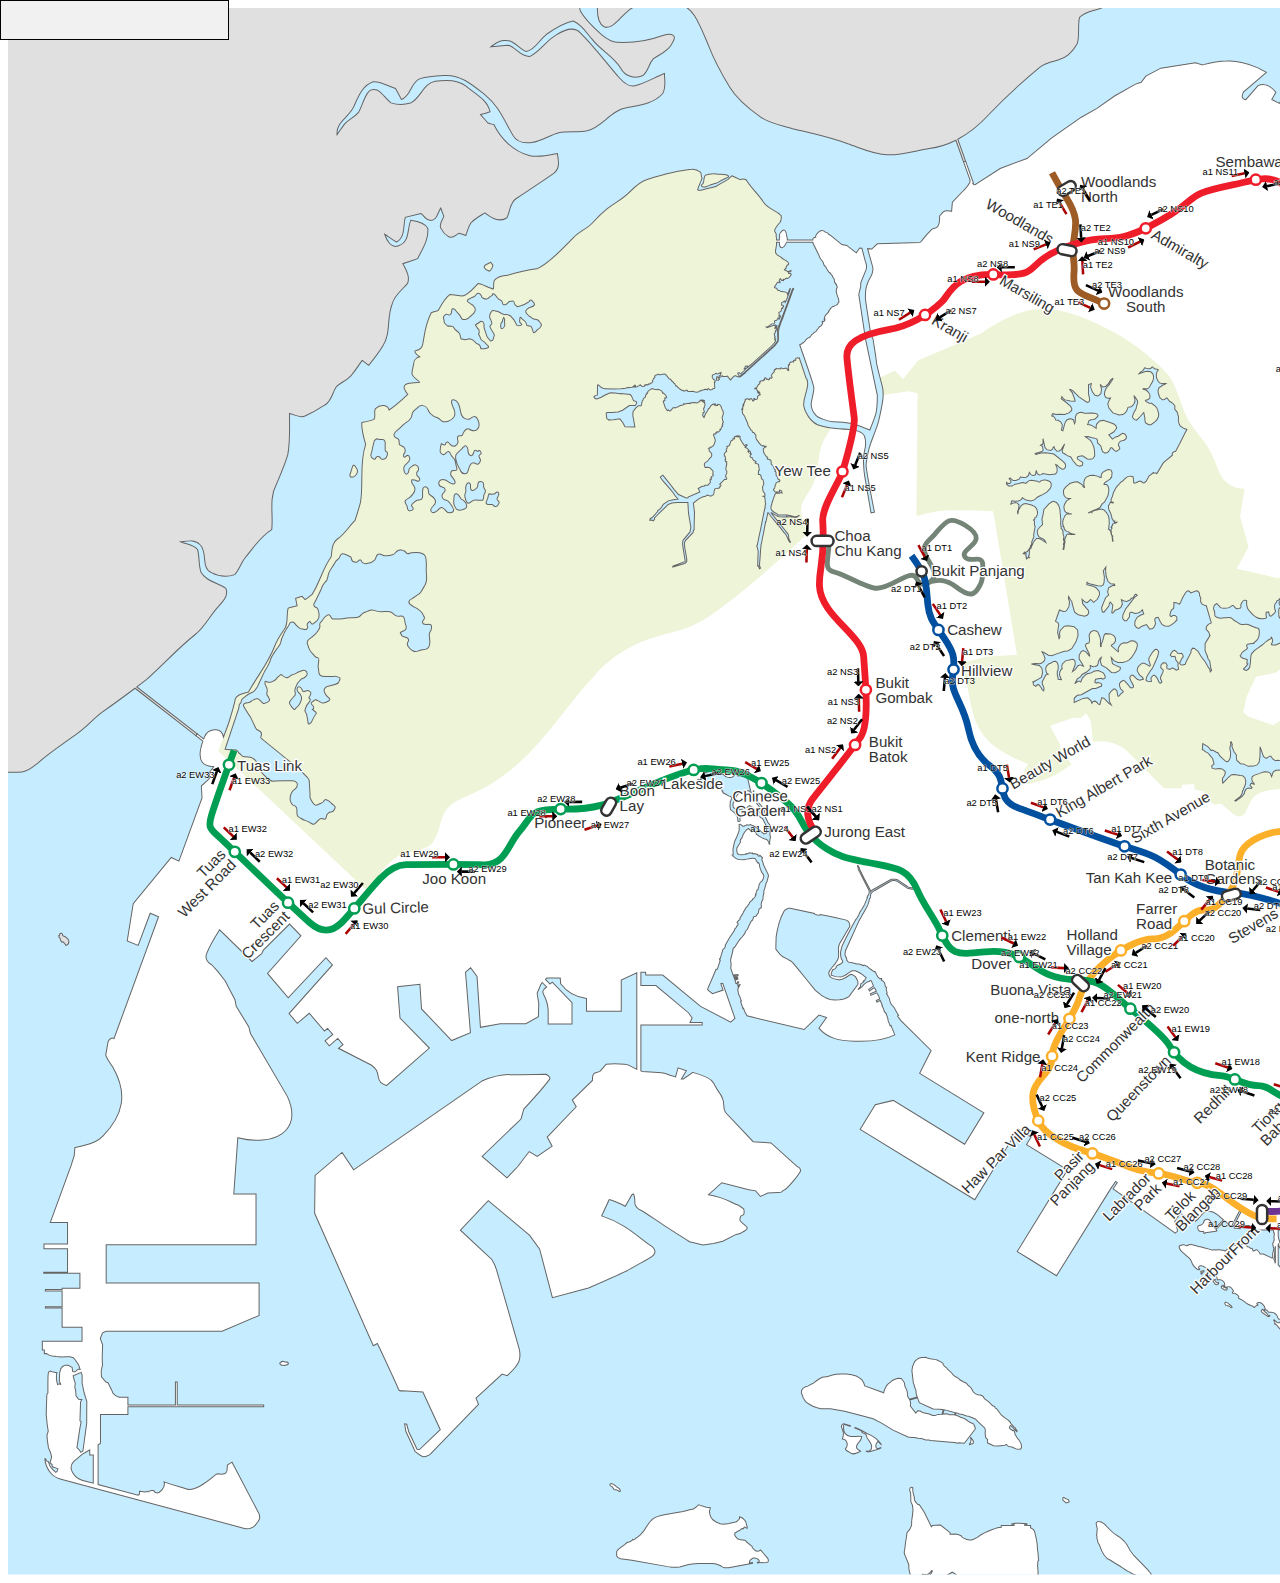
==== commit b7f40fcd: "Update index.html" ====
--- a/index.html
+++ b/index.html
@@ -78,978 +78,978 @@
   </clipPath>
  </defs>
  <g id="background" transform="translate(-1278.5 499.92)">
-  <g transform="translate(1237.4 .06254)">
-   <rect x="7.6441" y="-560.81" width="2218.5" height="1461.1" clip-path="url(#clipPath1322)" enable-background="new" fill="#c6ecff"></rect>
-  </g>
-  <g transform="translate(1237.4 .06254)">
-   <path transform="matrix(.75 0 0 .75 7.509 -561.19)" d="m0.17969 0.51758v847.37c19.258-5.1932 39.166-0.64977 58.641-2.3809 6.2752-0.43277 11.034-5.1945 15.795-8.873 12.334-11.036 26.398-19.905 39.598-29.643 8.8718-6.2752 15.796-14.499 24.451-20.99 11.173-7.9806 22.229-15.966 33.166-24.207l61.105 47.537 1.3223-1.6953-60.66-47.188c3.2953-2.4947 6.5874-5.0029 9.8613-7.5547 16.229-14.498 31.157-30.944 48.252-44.576 9.9537-7.5735 15.147-19.474 23.586-28.346 4.1113-4.9769 10.387-10.818 7.3574-17.959-8.0063-5.8424-19.692-6.9259-24.885-16.23-2.5966-7.3571-1.2971-15.362-3.4609-22.719-3.8949-4.9769-11.469-5.1963-16.879-7.793 6.4916-0.64915 14.498-2.5948 19.475 3.0313 7.7899 7.5735 0.43264 22.935 11.252 27.912 7.1407 3.6786 15.798 4.7622 23.371 1.9492 4.5441-4.9769 6.2738-11.9 10.602-17.094 8.2226-9.9538 15.148-21.208 26.4-27.916 1.7311-14.931-3.0305-31.157 4.543-45.006 4.1113-9.7374 8.4374-19.476 11.467-29.646 2.5966-13.632 1.7344-27.696 1.7344-41.545 5.1932 1.2983 10.387 4.976 15.58 2.5957 6.9243-3.0294 13.629-6.9238 19.904-11.035 6.708-3.8949 7.3575-12.55 11.469-18.393 4.9769-4.5441 11.687-6.7095 15.582-12.119 3.6786-4.5441 6.7058-9.302 10.168-14.062 2.1639 1.731 4.3283 3.2455 6.4922 4.9766 4.9769-6.0588 9.9531-12.335 14.064-19.26 8.439-12.55 3.6791-28.778 9.5215-42.41 2.1639-8.6554 9.9536-13.848 15.363-20.34 2.5966-6.9244-1.7304-13.849-4.7598-19.691 4.9769-1.7311 9.736-3.2474 14.713-4.9785 4.7605-9.521 11.47-19.258 10.172-30.51-3.0294-5.8424-10.82-7.1403-16.879-8.0059-3.8949 8.439-0.86667 21.638-11.902 25.316-7.7899 3.8949-12.332-5.4095-14.279-11.252 3.8949 2.5966 7.5723 5.4108 11.684 7.791 9.0882-4.3277 6.7072-16.662 8.8711-24.668l15.58-3.8945c3.0294 2.1639 5.1938 6.9219 9.5215 6.9219 6.708 0.21639 7.3573-7.7899 10.387-12.334 1.0819 2.813 1.9493 5.4096 3.0312 8.2227-1.0819 3.8949-5.4111 8.0078-2.8144 12.119 1.5147 3.2458 3.8948 6.0584 7.1406 8.0059 3.6785 3.2458 7.5726-1.3002 10.818-3.0312 2.3803 0.64916 4.5455 1.3004 6.9258 2.166 1.5147-4.3277 2.5948-9.089 5.1914-12.768 3.895-4.1113 9.0891-6.9238 13.85-9.9531 6.0588 4.9768 14.717 9.9534 22.074 4.9766 3.2458-6.2752 2.5948-15.148 9.3027-19.26 12.55-8.2226 25.1-16.444 37.434-25.1 6.708-4.7605 4.7616-13.198 3.6797-19.906-9.3046 1.9475-19.041 4.5419-28.346 1.9453-15.796-4.1114-28.13-16.661-35.055-30.727-1.9475-0.64915-4.1131-1.0813-6.0605-1.7305-2.3802-2.813-4.9752-5.6245-7.3555-8.4375 3.2458-0.86554 6.2757-1.7325 9.5215-2.8145-2.813-12.334-15.15-17.96-24.021-25.533-8.439-7.1407-20.34-6.4913-30.727-4.9766-12.118 1.9475-14.496 17.095-24.883 21.855-6.2752 1.7311-13.199 1.7287-19.475-0.21875-4.9769-3.6786-8.0079-9.303-13.201-12.549-3.0294-1.082-7.1389-1.5138-9.3027 1.5156-4.9769 6.0588-6.0582 14.063-9.9531 20.555-3.895 4.7605-9.9527 6.9247-13.848 11.469-2.5966 3.4622-4.9795 7.1418-7.5762 10.82-1.2983-13.416 13.199-17.96 17.094-28.996 4.1113-9.3046 8.4401-20.557 19.043-24.02 7.7899-0.43277 14.93 4.3291 22.287 6.9258 1.9475 3.4622 3.8943 7.1398 5.8418 10.818 10.17-3.2458 8.8744-17.309 18.828-20.771 8.2227-2.5966 17.093-2.8133 25.748-3.2461 15.796-0.43277 27.913 10.818 39.598 19.906 12.983 10.17 19.045 25.966 27.268 39.814 3.6786 6.9244 12.332 8.223 19.256 7.3574 9.521-1.2983 17.527-7.3581 26.615-9.7383 9.3046-1.9475 19.042 2e-3 28.562-1.9453 15.147-3.6785 23.372-20.339 39.168-22.936 12.55-2.5966 27.047-3.8982 36.135-14.068 3.895-6.0588 1.9492-13.632 1.9492-20.34-9.9537 3.895-19.044 9.7374-29.646 12.334-6.2752 1.5147-11.468-3.4614-15.363-7.7891-13.2-15.147-25.099-31.374-39.381-45.439-6.708-6.708-17.097-1.9488-23.805 2.3789-9.9538 5.626-16.011 16.229-26.182 21.422-8.8718 0.86554-13.846-8.653-21.42-11.033-6.0588 0.21639-11.902 1.2953-17.961 1.5117 4.1114-2.813 8.2212-6.4898 13.631-6.2734 9.0882-1.2983 14.282 7.7874 21.639 11.033 9.521-1.7311 13.416-12.115 20.557-17.309 8.2226-5.626 16.878-11.468 26.615-13.199 8.6554 3.2458 13.416 12.116 19.475 18.824 8.2227 10.603 21.206 16.446 28.131 28.348 3.895 7.7899 13.847 11.034 21.637 7.5723 5.8424-3.6786 6.0618-11.902 10.822-16.879 6.2752-4.5441 14.496-7.3558 18.391-14.713 1.0819-2.813 4.9778-6.4928 1.5156-8.873-3.6786-3.0294-8.4406-0.21516-12.119 0.65039-14.065 5.4096-29.21 6.9246-44.141 6.2754-6.9243-0.21639-12.117-5.1953-17.311-9.3066-7.1407-6.4916-14.499-13.198-19.043-21.637-5.626-16.445 3.0312-35.487-5.1914-51.066-12.118 1.0819-25.318 6.4919-36.354-0.86524-10.17-8.2227-14.281-21.421-20.557-32.457zm569.74 0c3.2458 6.7079 4.9762 14.063 8.8711 20.555 12.334 1.9475 24.451-4.1092 36.568-1.9453 16.229 3.8949 29.645 20.556 26.832 37.434-1.9475 8.8718-8.0059 16.877-8.0059 26.182 0 6.2752 0.43187 14.284 6.707 17.529 6.0588 2.1639 10.818-3.2472 14.713-6.9258 6.2752-6.0588 12.334-14.281 21.855-14.064 11.468-0.21639 23.155-0.43484 34.623-1.084 8.0063-0.86555 15.148 4.5455 19.26 11.037 6.0588 9.7373 9.9539 20.555 14.498 31.158 5.4096 14.065 12.765 27.265 20.555 40.248 7.3571 12.334 19.044 21.641 30.729 29.863 9.3046 6.4916 20.772 8.4374 31.592 11.467 18.826 4.7605 37.868 8.439 55.828 15.363 12.983 4.3277 25.747 10.602 39.596 11.035 14.281 0.64915 27.915-4.1096 41.98-6.2734 9.3182-1.1321 18.205-4.0742 26.527-8.2734l7.6895 21.58 2.0254-0.72265-7.7852-21.836c11.585-6.1843 22.008-14.824 30.832-24.506 15.796-16.662 32.674-32.241 50.418-46.955 5.1933-4.7605 12.335-6.058 19.043-7.7891 8.6554-1.9475 15.145-9.0902 19.256-16.447 2.3802-8.6554 0.2185-17.743 2.166-26.182 7.1407-7.3571 18.824-6.2763 26.83-11.902 8.6554-8.6554 5.6271-22.069 3.6796-32.889-3.4621-15.147 1.9455-30.509 3.0274-45.656zm605.23 0c-11.901 10.603-11.034 27.913-7.5723 41.979 2.1639 10.17 11.683 16.444 20.555 20.771 6.2752 2.5966 13.415 5.1962 19.906 2.5996 7.5735-2.3802 14.932-8.0096 23.154-5.8457 20.557 5.8424 41.761-6.9243 62.102 0 14.931 6.9243 28.565 18.825 46.092 17.959 5.1932-7.5735 14.931-7.3537 22.938-9.5176 1.7311 5.1933 0.2147 12.983 6.2735 15.363 11.252 3.6786 23.37 1.5136 35.055 0.43164 3.4622 4.7605 6.7084 10.385 12.551 12.332 7.7899 3.2458 16.23 4.7614 23.371 9.7383 6.708 4.7605 14.066 9.0903 20.99 13.418 5.4096 3.4622 6.9224 10.602 12.332 13.848 9.9537 2.813 20.557 2.3787 30.943 4.3262 14.714 2.5966 29.429 1e-3 44.359 0.65039 1.2983 4.1113 1.7316 8.6554 4.3281 12.334 4.3278 3.8949 10.169 5.1947 15.795 6.9258 4.9769-12.334 14.28-22.505 25.1-30.078-0.4328 11.036-13.414 14.28-16.66 24.018-4.5441 12.983-0.6498 27.267 5.8418 39.168 12.118 15.796 25.319 31.159 34.84 48.902 6.4916 11.685 15.361 22.071 23.584 32.674 6.7079 8.6554 9.5219 20.123 17.961 27.48 11.901 10.17 23.154 23.155 39.6 25.535 15.363 2.1638 30.076 7.7875 45.656 8.0039 8.439 0.21639 15.58 4.9783 23.586 6.9258 10.819 1.7311 21.855-0.64793 32.891 0.6504 7.3571 0.86553 13.417 9.0872 21.207 5.625 6.9244-5.4096 10.383-15.364 19.904-16.879 16.878-3.2458 35.275-3.4614 51.287 3.4629 13.849 5.8424 29.21 2.8118 43.275 7.5723 5.8424 1.7311 11.687 3.0315 17.529 5.1953 6.7079 2.1639 9.7354 11.033 17.525 11.033 18.176 0.43277 36.568-0.64616 54.527 2.5996 14.065 3.6786 27.48 10.384 39.814 18.174 4.977 3.0294 10.388 5.4114 16.014 6.0605 11.685 2.1638 22.938-3.4625 34.623-3.2461 12.983-0.43279 27.481-0.43205 38.084-8.8711 0.4328-0.86554 1.0828-2.3806 1.5156-3.2461-5.1932-9.521-14.282-17.31-16.014-28.346 6.0588-15.147 12.118-31.811 7.1406-48.256-3.8949-6.708-11.036-10.817-17.744-14.279-10.17-5.1932-22.069-1.3007-32.672-4.3301-5.6261-1.7311-6.2773-8.2224-5.1953-13.199 0.8654-8.6554 4.7609-17.743 1.2988-26.182-7.1408-10.387-22.072-10.171-29.861-20.125-5.6262-6.9244-3.0305-17.312-7.791-24.236-8.4391-3.2458-18.824 1.7315-26.613-3.8945-4.1114-2.5966-3.2459-8.0059-4.1113-12.117 4.3278 3.6786 8.0057 9.5223 14.064 9.9551 6.9244 1.5147 14.499 0.21515 20.99 3.4609 4.977 7.1407 4.3248 16.66 8.6524 24.018 8.439 9.5209 24.235 9.739 30.726 21.424 6.7082 11.901-0.4316 25.319 0.6504 37.869 11.901-0.64916 24.669-2.8142 35.488 3.4609 8.2227 4.9769 19.692 8.4377 21.856 18.824 1.9475 8.2226 4.7601 16.663 3.8945 25.102-2.5965 9.7374-10.388 19.256-5.8437 29.643 7.1406 14.498 26.182 18.611 40.68 13.418 10.819-4.7605 21.421-10.17 32.457-14.498 7.3572-1.2983 14.717 5.8426 22.074 2.1641 11.468-5.4096 23.37-12.984 29.213-24.885 3.2459-7.3571-6.0594-11.251-10.604-14.93 4.9769-1.2983 9.9537-3.4624 15.363-2.1641 0.4328 6.4916-0.4339 13.198 0.4316 19.689 2.3803 5.626 6.9247 9.9544 10.604 14.715 2.1637-1.2983 4.3264-2.3779 6.4902-3.8926 2.3803-8.8718-4.5425-16.448-8.4374-24.021 19.691-11.901 38.082-26.183 52.363-44.359 3.4622-8.6554 3.2489-18.608 7.793-27.047 3.8949-6.7079 2.1604-14.713 1.2949-22.07 9.9538-13.416 8.6565-30.728 11.902-46.092 1.9474-15.363 9.5212-29.645 10.387-45.225 0.8653-6.708-6.2757-9.0866-10.387-12.549-5.8424-3.2458-7.7889-9.9564-9.7364-15.799-2.813-8.0063-5.6271-15.795-8.873-23.801-2.5965-0.21639-5.4092-0.434-8.0059-0.65039-0.6492-2.1639-1.0812-4.3264-1.7304-6.4902-6.2754-0.43277-12.768-1.5153-17.096-6.4922 5.6261-0.86553 13.417 1.2999 17.096-4.3262 3.6785-7.3571 2.5986-16.012 5.1953-23.586 2.5966-5.4096 7.1373-9.7373 9.5176-15.363 1.9474-6.0588 2.3816-12.334 3.8964-18.609zm1474.2 0c0.8655 4.5441 1.0799 9.3051 3.0274 13.633 3.6788 5.626 10.172 8.0062 15.582 11.252-6.9243 6.0588-13.419 12.334-19.91 18.609-4.3277 1.5147-9.7357 2.1621-12.549 6.2734-6.4916 8.0063-10.604 17.744-18.178 24.885-3.462 3.6786-8.0041 6.9255-10.168 11.902-0.2164 6.4916 1.9465 12.549 3.4609 18.824-6.9242 2.1639-15.798 3.0316-19.26 10.389-4.3277 9.0882-6.4916 19.688-13.633 27.262-8.8715 11.901-25.965 12.552-35.053 24.236 6.7079 11.685 7.573 26.4 17.094 36.354 10.386 13.416 26.832 18.393 41.33 25.75 10.819 5.4096 23.802 7.7881 34.838 2.1621 10.386-5.1933 22.505-2.8139 33.324-5.627 8.439-4.9769 9.3056-15.795 12.768-23.801 1.5146-5.8424 6.4889-9.0866 10.816-12.549-3.0291 11.685-1.0802 27.046-12.549 34.619-12.55 9.7374-24.666 20.126-34.188 32.893-4.3277 4.5441-4.7616 13.198 1.2969 16.66 18.609 9.9537 40.032 11.9 59.94 17.959 25.966 9.9538 48.684 25.752 71.621 41.115 10.17 6.708 22.507 9.7375 32.244 17.527 8.2228 6.2752 16.662 12.118 24.668 18.609 9.3046 6.9243 8.6553 20.555 17.31 28.129 6.2755 6.7079 17.096 6.4914 22.506 14.281 4.7604 6.0588 10.601 10.82 15.578 16.879 11.469 16.662 7.1415 38.95 17.744 56.045 3.0298 5.8424 6.0586 11.466 9.0879 17.309 4.5442-0.64916 9.5218 2e-3 13.633-1.9453 4.7606-4.1113 6.9234-10.172 11.684-14.283 4.544-2.813 9.7361-4.3283 14.713-6.4922v-478.86zm308.78 526.47c-1.0818 1.0819-3.4613 3.4591-4.7597 4.541 0.8657 13.2 6.7086 28.349-1.7305 40.25-10.603 8.439-24.451 10.819-35.486 18.393-9.9538 6.4916-16.228 17.745-27.48 22.072-5.4093 1.9475-9.3043 5.6263-12.117 10.387-3.0295 5.1933-9.9553 5.1925-14.283 8.8711-4.1111 4.7605-5.8418 11.251-9.9531 16.012-4.1111 2.1638-8.4413 3.2435-12.553 4.9746-0.4325 5.626 0.8686 11.469-0.4296 16.879-5.4095 11.252-16.232 19.908-19.045 32.242-1.2982 3.8949 0.6503 9.5221 5.627 7.791 14.498-2.1638 29.213-2.813 43.711 0 17.311 2.5966 32.674 11.254 49.336 16.23 6.708 2.1639 14.716 2.5923 20.125 8.002 5.1932 4.9769 12.331 7.1432 19.039 9.5234zm-2860.1 479.81-0.71875 0.1055-0.71289 0.4707-0.09375 1.2617-0.97266 0.4414-0.05273 0.4414 0.38476 0.4883-0.10742 0.5957 1.2051 1.2891c0.22341 0.2094 0.27002 0.9364 0.20703 1.5039l1.2246 2.0586 1.375-0.057 1.3438 1.2403 1.6172 2.3164c1.2372-0.2582 2.9677-1.717 2.9043-3.795-0.0342-1.1209-0.25073-1.8913-1.1133-2.791-1.2841-1.3394-2.5959-2.6447-4.8945-2.998l-0.26172-0.3184 0.0332-0.6797-0.17969-0.2675-0.05078-0.7442-0.61133-0.1406z" clip-path="url(#clipPath1318)" enable-background="new" fill="#e0e0e0" stroke="#646464"></path>
-   <path d="m955.24-460.25v1e-3 1e-3l0.01 2e-3c-5.0046 0.14802-10.94 1.0128-18.258 2.8814l-5.3159-1.5-25.923 3.9741-11.281 6.0059-3.4893 4.626-4.2598 1.3389-15.7 8.9268-13.227 9.2095-12.01 6.8555-21.869 15.376-18.621 15.419-20.083 7.4648-17.854 11.563c-1.179 1.1067-2.0107 0.71195-2.6719-0.26075l0.53178-0.18897-5.9282-16.63-1.519 0.54346 4.8779 13.676-0.20516 1.8999c-1.9289 3.7247-3.6173 4.6474-5.0653 6.3164l-7.9923 8.4375-0.60784 6.7778s-4.8998-0.85826-6.2081 0.44383c-0.70131 0.70578-2.8007 3.0425-2.8007 3.0425s0.34605 4.9542-1.2158 7.7505c-0.9753 1.7571-3.824 1.5517-4.4634 2.1914-6.0381 6.0319-8.7247 9.98-8.7246 9.98l-32.254 0.93457-4.2202 3.9346-3.123-0.28272c1.6699 6.0387 3.4996 12.674 3.7719 13.55 0.70662 2.2493-0.72944 6.2886-0.72944 6.2886 0 0-3.0358 4.9837-3.9741 8.8052-0.94239 3.8191-0.64887 8.4959-0.64887 9.1685 0 0.6772 3.4625 23.412 3.9331 25.884 0.46623 2.4742 1.7144 2.9078 1.9481 5.1548 0.23687 2.2493 2.313 14.145 2.313 15.945 0 1.797 3.2478 13.923 4.4209 18.419 1.1724 4.4961 0.22747 11.912-0.24167 14.159-0.46924 2.2494-1.8778 10.377-3.2857 14.648-1.4047 4.2714-3.5142 9.4185-5.1547 13.915-1.644 4.494-3.4484 13.267-3.4484 16.636 0 3.3716 6.2491 35.052 6.2491 35.052l-2.5577 0.48779s-3.96-22.935-4.664-26.979c-0.70332-4.0486-1.6499-14.182-0.24459-19.353 1.4076-5.1687 1.1728-7.8871 0-11.036-1.1708-3.1444-6.7781-4.9261-10.995-5.1533-4.2245-0.22265-19.065-1.319-24.22-3.5684-5.158-2.2471-9.6015-9.2381-10.305-13.957-0.7033-4.7236 1.6953-8.7857 2.6352-13.957 0.9383-5.1687-0.97399-7.1411-0.97399-7.1411l-5.0596-15.155-0.5433 0.3252-0.6094-0.1963-0.19929-0.15819h-0.24761l-0.20209 0.23584-0.28421 0.19775-0.1626-0.041-0.36319 0.11864-0.043 0.1172-0.1627 0.15673 0.2052 0.43214v0.31639l0.04 0.23585-0.123 0.23584-0.2827 0.0381-0.4073-0.0381-0.1611-0.19775-0.5274 0.27539-0.2826 0.27539 0.081 0.19482-0.081 0.27686 0.12 0.11864 0.1246 0.0381-0.2023 0.23439-0.2445 0.082-0.1642-0.15966-0.243-0.0791-0.4878 0.0791-0.3647 0.15966-0.1216-0.082-0.4468 0.082-0.2022 0.31347-0.2827-0.0791-0.3267 0.47166-0.12 0.15676-0.082 0.43212 0.082 0.2754-0.2462 0.19774-0.1201 0.23585 0.2037 0.11571-0.1231 0.041-0.2432 0.0381-0.081 0.15966-0.2446-0.12012-0.081 0.0791v0.11867l0.2827 0.1948v0.0791l-0.2432 0.39405 0.082 0.74706 0.04 0.35157-0.164 0.47313 0.083 0.31348 0.2857 0.27539-0.084 0.0791-0.2857-0.041-0.1215 0.27539v0.23584l0.2021 0.0791 0.2447 0.2373-0.2037 0.19483-0.2431-0.23584h-0.2417l-0.3252-0.54932-0.2432-0.47315-0.2857-0.39111h-0.4467l-0.1216-0.15673-0.081-0.041-1.0547 0.2754-1.0942 0.27538-0.2447-0.11865-0.4072-0.19628-0.20211-0.0381-0.04-0.11866-0.1611-0.19629-0.2051 0.0381-0.3238 0.0791-0.123 0.15674-0.081 0.31641-0.164 0.15673-0.9316-0.11865-1.7461-0.0791-0.3252-0.15673-0.6899 0.59033v0.31347l-0.4044-0.11719-0.4057 0.23584-0.1612 0.54932 0.2828 0.70897-0.3648 0.47316-1.1352 1.0972-0.7735 1.3389v0.43212l0.6094 0.98292-0.4848 0.54932-0.2052 0.31494-0.2826-0.0776-0.6094-0.3955-0.4864 0.35449-0.1626 0.43359 0.2022 0.15673-0.5274 0.70752-1.2171-0.66796-0.2418 0.23584-0.3662-0.11865-0.2022-0.78515-0.2446-0.23731-0.3648-0.0791-0.6079 0.35449 0.1612 0.55224h-0.2022l-0.4058 0.23438 0.081 0.31494 0.2857 0.11865-0.6094 0.70605-0.8525-0.19482-0.4453 0.23438-0.649 0.15674-0.2856-0.0776-0.6079 0.43213-0.2022 0.15674 0.2022 0.31347h0.2856l-0.164 0.3164-0.082 0.23585-0.1201 0.66797-0.3267 0.15673-0.6079 0.47023-1.0122 1.6128-0.4073 1.2188 0.2857 1.377 0.8511 0.70605 0.2417 0.31641-0.3223 0.27246-0.2461-0.0366 0.1245 0.43213 0.4043 0.11573 0.5275-0.35304 0.3661-0.11718 0.2417 0.59033-0.6885 0.15674-0.1245 0.31348 0.4072 0.39404 0.6489 0.27392 0.1231 0.3545-1.0152 0.39404-0.5669 0.39258-0.4482 0.35449v0.90235l-0.164 0.78808-0.3223 0.4702-0.9346 0.31348-0.4878-0.0381-0.2021-0.51122-0.3252-0.23437-0.4849 0.1157 0.1231 0.47316 0.4072 0.0791 0.1611 0.23437-0.5272 0.31494-0.4469 0.55079-0.3237 0.15673-0.4058-0.90234-0.4481-0.59327-0.5275-0.3911-0.5259 0.15673-0.4863 0.31641-0.081 0.42919-0.5683-0.27245-0.5684-0.47315h-0.5274l-0.4072 0.15675-0.3237 0.11864-0.6078-0.15673-0.4879 0.70605 0.2827 0.51122-0.1231 0.47315-0.5273 0.47023-0.082 0.74706-0.2417 0.62988-0.2856 0.27539-0.2022-0.15674-0.2021 0.74707 0.041 0.27246 0.3238-0.15673 0.164 0.11865-0.2842 0.54931-0.3648-0.0776-0.1245 0.27538 0.1245 0.47022-0.082 0.62988-0.3632 0.4336 0.041 0.19627 0.2827 0.11721v0.47314l-0.2432 0.35155-0.2036-0.39256h-0.3647l0.1626 0.35448 0.3251 0.70605v0.74854l0.081 1.2173 1.4605 2.0039 1.3374 3.0293 1.3008 2.9854-0.123 0.47314 0.3251 0.74706 2.2325 3.5361 0.4439 0.0791 0.7733 1.5337 0.69 0.0381 1.0517 1.4546 0.4483 0.31347 0.1201 0.15674-0.081 1.2978 0.3662 1.6904 1.7857 2.477 1.6215 2.0449 0.9331 0.27392 0.4073 0.47314h0.4848l0.2051-0.27686 0.4863 0.23584 0.4043 0.58887 0.5274-0.31347 0.4072-0.11866 0.1641 0.35449-0.9346 0.47314-0.4849 0.47022-0.5273 0.31347-0.2022 0.4336 0.04 1.4927 0.4454 1.6113 1.5029 2.3203 1.2568 0.90381-0.4878 0.58886 0.4483 0.78661 1.0122 0.1172 0.9741 0.51122 0.5684 0.47314 0.1626 0.70606-0.082 0.90527 0.2856 1.2173 1.2979 1.0635 0.851 2.3569 0.4073 0.47168h0.6489l0.04 0.15674-0.4058 0.51123-0.2432 0.66797 0.4468 0.19775 0.4043 0.35303-0.081 1.0224 0.081 0.82472 0.2447 1.0225 0.6899 0.43359 0.2021 0.54784 0.1612 0.94484 0.4468 0.78661 0.7704 0.0776 0.4073 0.43361-0.5684 1.2568-0.5274-0.23439-0.933 0.35157-0.8936 0.62987-0.2827 1.2568-0.4468 0.59032v0.39259l-0.2417 1.1001-0.082 0.51122-0.2446 0.23731-0.1216 0.23584-0.4468 0.39257-0.081 0.62989 0.4468 0.47022 0.4043 0.31348 0.3662 0.59032 0.4072 0.15967 2.4331-0.041 0.5288-0.23584-0.083-0.47313v-0.51124l0.4878-0.23438 0.3647 0.39405 0.7706 0.23583 0.2856 1.5718-0.2446-0.0381-0.3237-0.31641-1.4619 0.43213-2.3936-0.0777-0.8921 1.1001-0.9346 2.5151-1.1762 3.4585-0.3238 1.4956-0.4863 1.1396-0.081 1.3359 0.04 0.62988 0.4878 1.1382 1.5395 1.377 2.8008 1.6523 0.40729 0.66797 7.5043-0.0791 0.2021 0.23584 2.0304 0.35449 2.0683 0.54786 1.6231 0.12011 1.1777-0.39551 1.2172-0.51122 0.081 0.11865-0.8129 0.59032-1.1763 0.66798-0.6504 0.11866-0.9712-0.11866-1.2172-0.23584-1.0958 0.0381-1.0562-0.31347-1.705 0.31347-0.3223-0.51124-0.4072-0.0776 0.041 0.51124h-1.9468l-3.3266-0.19484-1.0152-0.11864-0.85101-0.31495-0.56839-0.31348-3.9771-2.2412-0.04 0.0395v0.0791l5.1533 6.4072 4.4224 5.581 3.0425 3.7734 0.4043 0.90234 0.205 1.7695 0.4863 1.8867 0.9317 1.5718-0.5274 0.27539-1.1366-1.7681-0.4849-1.2978-0.9346-1.9644-0.9742-1.5732-0.4437-0.23584-3.044-4.0078-3.2871-3.9316-3.1641-3.8511-2.9223-3.7734-0.12159 0.0381-1.0547 5.1108-0.3633 1.8076-0.32659 0.0395-0.12311 0.19626 0.12311 0.35304-0.8907 4.4033-0.77051 4.2832-0.2856 1.1792-0.4878 2.4375-0.3633 2.0845-0.56839 2.3584-0.24461 2.5151-0.28269 4.1265-0.2446 3.3808-0.3633 4.4809 0.1611 1.6904 0.6079 1.1792-0.81 0.55224-0.89361-2.2808h-0.60939l0.2447-0.86426 0.041-2.6748 0.081-3.1435 0.20211-3.6958-0.081-0.82469-0.6489-2.6353-0.4072-0.74561 0.5683-1.5337 1.2979-6.4072 0.85401-3.8511 3.2051-16.156 0.32509-0.35449-0.081-0.62695 0.28281-0.11866-0.1612-0.74707 0.24169-1.768 0.2022-0.31495-0.36319-1.4941-0.041-1.8076-0.3252-1.6904-1.2173-0.6299 1.4619-0.15672-0.20509-2.0039-1.2978-1.5337-0.40431-3.2607 1.0137-2.3584-0.5274-2.9487-1.2993-0.94337-0.28269-2.0449-0.813-1.0591h-1.1763l0.081-2.8315 0.6093-0.39257-0.20501-1.73-0.44389-2.6733-0.36621-0.19628-2.0288-0.82472-0.081-0.47168 0.6914-0.47314-0.2036-0.31348-1.5411-0.62989-0.9345-1.2964-0.3633-0.94334-0.9741-0.15675-0.52879-0.66797 0.1626-0.90526 0.9741-0.74707-0.3252-0.39258-0.69-0.0395-0.20211-0.31347 0.4878-0.27686-0.24459-1.2568-0.64901 0.0395-0.7704 0.74707-0.3238-0.98438 0.7296-0.35156-0.85269-1.1792-1.2172-0.90528-0.7705-0.11718 0.20211-0.66798 0.73249-0.27539 0.6078-0.82469-0.32509-0.4336-0.7296 0.0381-0.8115 0.82763-0.60791-0.66796-1.664-2.439-0.72951-1.374-0.64899-1.2202 0.3633-1.1001-0.72951-0.47022h-0.4884v0.58887l-0.6899-0.11865v-0.66796h-0.5274l-0.1215 0.78661-0.72949-0.35448-1.2173 0.43361 0.3633 1.2173-0.4439 0.35304-0.813-0.43213-0.12439 1.1001-1.2569 0.59034-0.36609 0.51123-0.36341 1.2978-0.32659 0.86572-0.16121 0.66797-0.8511 0.66797-1.1761 0.27539 0.2416 0.47022-0.2416 1.2202-0.5288 0.51124 0.40421 1.6084-0.97121 0.51124-0.52879 0.78809-0.40571 0.66796 0.039 0.66798 0.3663 0.35302-0.2418 0.47167 0.48491 0.2373 0.36619 1.2583 0.081 1.0591-0.5685 0.35449 0.3662 0.62989 0.24321 0.59033 0.52729-0.0791 0.36641 0.50829-0.28581 0.70899 0.28581 0.74707-0.5289 0.94335 0.28419 0.51124-0.5289 1.2978 0.041 1.1382 0.4468 1.2978 0.2432 0.15821-0.041 1.1382-0.081 0.55079-0.60939 0.9829-0.2022 1.3755 0.89209 1.1016-0.1216 0.62988-0.28269 0.35156-1.1366-0.19482-2.1505 2.1606-0.52881 0.47023-1.0532 1.2993 0.8922 0.43213-0.2827 1.0225-0.5685 0.0777-0.081 1.0224-1.7446 0.43214-1.7461 0.31493-0.5274 0.94336-0.1611 1.2568-0.205 1.415-0.3238 0.74706-2.0274 1.1792-2.4345-0.82617-1.5835 0.86571-1.6231 0.39258-3.0835 1.377-4.3006 3.3018 0.8539 6.8394-0.2856 11.202 0.041 2.0039-0.6489 0.59033-0.1245 1.4546-5.6382 5.8579-0.7734 1.6113-0.12009 1.8852 0.40569 2.9883 1.0562 5.6602 0.32229 2.5151-0.039 1.2568-0.7704 0.94482-0.8541 0.51123-8.8432 2.6338 0.081-0.66798 3.8951-1.3359 4.9087-1.9658 0.44659-0.27684-1.7855-10.966-0.2022-2.3174 0.28269-2.3613 0.895-1.1382 4.421-5.228 0.6093-3.4995-1.6216-9.668-0.28571-2.7129-0.32359-6.2124-7.9542 0.041-4.0957 0.39258-2.7202 1.062-3.164 3.1055-2.7994 2.6719-1.9481 1.9277-2.4332 2.3584 0.2037 0.90379-1.0547 1.2568-1.0972-0.62988-0.81 0.2754-0.7296-0.0381 0.44389-1.3755 1.2173-0.51123 4.0986-4.4033 0.2021-0.90236 0.44689-0.27685 1.7856-1.4136 1.9468-3.0264 3.7734-2.6338 3.6504-0.86571 3.6122-0.4336-2.3115-2.6719-1.3007-2.1606-3.3662-4.0108-4.4619-4.9922-1.5425-2.1606-0.2827-0.55079 1.9468-1.415 2.3539 2.9473 3.2446 4.0488 2.7173 3.6562 3.4087 3.8921 5.7597 2.4741 1.3418-0.15674 0.12019-0.43213 8.7656-3.8892-1.2172-2.5972 2.9193-1.6494 1.6231 0.0791 0.4482-0.78661 2.1885-0.0791 1.9087-2.0449-0.2035-1.8062 0.123-0.58886 0.5274 0.19482 0.5287-0.94189-0.6094-0.70899 0.8115-0.7456 1.0152-0.4336v-0.70752l-0.3662-0.19482 0.2447-2.3584-1.2173-1.6128-1.3403-1.1411-1.5412-0.35302-1.9057 0.1963-0.60939-2.1606 0.2433-1.1001 1.8661-1.3389 1.0957-1.0606 0.7295-1.1792 1.5425-1.3755 0.1626-1.8076-0.8511-1.4546-0.9756-0.70898-0.24171-1.689-0.40719-0.51123 1.0123-0.27393 0.246-0.62988 0.6079 0.23584 1.9878-1.4942 1.2569-3.3794-0.28269-1.6509-0.813-2.0054-0.32381-0.98292 0.5288-0.7456 1.2568 0.0776 0.3237-0.55077-0.2826-0.35156 0.9726-0.70898 0.6079 0.51122 1.6642-1.5337-0.16129-0.74561 0.6079 0.0395 0.2022-0.82764 0.4469-0.98144 0.7294-0.58887-0.3633-0.47315v-0.35156l0.4848-0.23878-0.24171-1.0605 0.77061-1.0591-0.5683-0.90673-0.4454-2.5928 0.8921-2.4375-0.1245-1.9658-1.0547-2.083-0.40431-1.3359-0.69-1.2568-0.56829-0.47315-1.0957-0.23583-0.48641 0.31494 0.12311 0.58885-1.1367 0.041-0.52741-1.1411h-0.7705l0.24321 0.90528-0.56841-0.55226-0.16389-0.23436-0.36491-0.0791-0.769 0.51122-1.0561 0.78516-1.0957 1.8867-0.52729 0.15674-0.81161 1.6128-1.462 2.3584-0.93159 2.0054-0.12161 0.78515h-0.2416l-0.2828-0.66796-0.56839-0.66797v-1.0605l0.32239-0.43213v-0.98438l0.6093 0.0395 0.32531-0.51123-0.2037-0.62988-0.20211-0.78369-0.2432-1.2583 0.4043-0.0776 0.40731-1.2598 0.32509-1.4531-0.4467-1.2202 0.20201-0.35302-0.16401-0.35448-0.4877 0.27537-1.3785-0.94335 1.8253-0.15672-0.04-0.39258-1.5836-0.31349-1.6246 0.23438-0.24169 0.8247-2.0683 1.2583-1.8662-0.31348-2.6791 0.15675-0.5685 0.62988-0.7704-0.2373-1.4591 0.11865-2.1518 0.58887-0.2417-0.47022-0.3661 0.11571v0.39258l-0.48789 0.55227-0.85101 0.0776-1.0563 0.23583-1.1761 0.55226v0.23437l-2.7173 1.0224-0.5685-0.23583-1.2173 0.23583-1.664 2.1607-0.7704 0.15673-0.93311-0.78369-0.69 0.58886-1.623-2.477-1.4605-4.4019 0.40731-0.15673v-0.63135l0.85089-0.0776-0.20199-1.8076 0.97119 0.0791 0.52881-0.39405-0.7311-1.7695-1.664-1.6099-0.56679 0.0791-0.69-1.5733-1.9072-1.0605-1.1764-0.31641-0.2827 0.35449-2.2323-0.27393-1.7446-0.55078-2.1095 1.3755-0.8129 0.47168-0.48491 1.6523-0.5683-0.12011v0.86573l-0.6489 0.43212-0.36639 0.90381 0.16269 0.78663-1.0958 0.59032-0.56689 0.74561-0.44661 1.2993-0.60789 0.90236-0.28581 1.8852-0.3236 1.1016h-1.3375l-0.6489-0.0791-1.9907 1.6523-2.1489 2.8286-0.12169 2.9883 0.48499 2.3174 1.0561 6.2505-7.4238-0.19482-1.5836-3.0264-2.2294-2.9473-4.8691 0.7456-2.313 0.15675-0.20509-0.15675-0.56541 0.0381-0.3252 0.11865-0.28269-0.35449-0.3267-0.0395-0.60791-0.59033-0.4072-0.4292-0.1217-1.1016-0.2416-2.5547 0.6079-0.55224 3.6929-0.11573 4.5835-0.27685 3.4482-1.3755 4.9907-3.498 4.4649 0.0381 1.0531-1.7681-0.16249-1.0224-2.2721-1.1001-0.72939-1.7285-0.77061-1.6904-0.9755-0.94335-3.4058-0.51124-3.5712-0.31348-0.56841 0.15674-3.8129-0.54931-3.0015-0.11866-1.5029 0.31348-3.2051 1.5337-2.5548 1.4546-3.3691 1.3359-1.2172-0.35449-0.7296-0.66797-0.081-0.90381h0.1611l0.7295-0.51123 1.2583-0.27539 0.3647-0.66797v-2.2822l0.041-4.7168 0.56839-0.19629 2.3935 2.0039 1.6246 0.78663 1.0927 0.0395 6.7354 0.1963 5.0728-0.1963 3.6914-0.27538 0.892-0.55079 0.44679 0.11865h0.89211l0.28419-0.35448 0.48771 0.15674 1.6611-0.15674 0.4484-0.11572 0.4057-0.31642 0.28269 0.31642h0.93461l-0.12161-0.39551-0.44689-0.19483 0.081-0.58886 0.6094-0.39551 0.4863 0.3545v0.62987l0.2841 0.59034 1.0548-0.31642 0.3251-0.31347 0.7311-0.27685 1.0546-0.35157 0.041-0.51123 1.2568 1.1396 0.9331 0.23438 0.8934-0.19483 0.5685-1.1792 0.6488 0.39257 0.3634-0.4702 0.4467-0.0791 0.4879 0.35156 0.6489-0.43213-0.041-0.31347h0.7706l0.5274-0.15822-0.039-0.35302 1.3784-0.35449 0.6093-1.1792-0.2432-0.35157 0.5273-0.86572 0.2433-1.0225 0.851-0.27539 0.2446-0.54931-0.3251-0.2754 0.4862-1.0605 1.5836-0.47314 0.5683-0.47022 1.0942 0.43213 0.9741 0.0381 1.0958-0.47022 0.81 0.0776 0.4879-0.23582 0.6093 0.11718 0.48639 0.2754 0.77051 0.74706 1.9468 2.436 0.6899 0.15674 1.0957 1.0635 0.3251 0.74561h0.32389l0.97551 0.94483 0.1202 0.47021 0.68989 0.23583 0.4467 0.98438 0.40721 0.8247 0.649-0.15673 0.3222 0.78368 2.3541 1.8882 1.8251 0.98144 0.4879-0.19482 0.28269 0.54932 0.85401 0.0395 0.93159-0.74561 0.97421 0.23438v0.51123l1.0135 0.27687h1.462l1.9057-0.12014 0.69 0.27686 1.8253 0.35157 1.6245-0.23583 0.56829-0.66798h0.76901l0.4878-0.31349 0.4878-0.23583 0.8511-0.0776 0.89059-0.19776 0.1245-0.31347 1.0927-0.15966 1.1369 0.43212 0.36611-0.74561 0.4072-0.15673 1.3374 0.98143 1.5-0.35155 0.5684-0.59034 1.2584-0.2373 0.2841-0.70605-0.2841-0.5508 0.04-1.5337-0.1611-1.8852h0.6078l-0.081-1.0635-0.4469-0.58885-0.7294-0.23585-0.8936-1.4546-0.083-1.2568 0.56831-0.98291 0.81289-0.19628 1.5-0.78809 0.7295 0.51122 0.772-0.1157 0.8921-0.70899 0.5685 0.15673 0.7294-0.58886 0.1245 0.51123-0.5683 0.55077 0.081 1.0225-0.9346 0.59035-0.2021 0.86278 0.6899 0.2373 1.0957-0.70898 0.5684-0.58887 0.4043 0.58887h2.6383l0.8509-0.2754 0.5274 0.3545 0.2021 0.90382 0.7705 0.51123 0.4468 0.58885 0.2023 0.6299 0.3251-0.041 0.7309-1.0195 1.0152-1.1792 1.3784-0.90526 0.6489-0.0381 1.5835 0.70605 0.4469-0.0776 0.6488 0.19628 0.4043-0.0395 0.4878-0.11718 0.6885-0.43212 2.2324-1.9658h0.3633l0.3662-0.59032 22.235-20.243 2.351-3.2226 0.1245-0.3545 0.081-0.62841 0.083-3.4204-0.083-4.1265 0.3632-0.0791 0.1245-0.39258-0.1245-0.47315 1.5836-4.7153 1.4194-3.3809 1.1367-3.2241 3.4087-9.2754 3.0425-8.5298 0.3237-0.23584 0.2856-0.39258-0.1215-0.43213-0.4072-0.11866-0.3252 0.23731-1.6216 4.3623-1.7446 4.7168-0.2022 0.19776-0.1231 0.27246 0.1231 0.27538-4.667 12.501-3.0835 8.1753 0.1641 8.2558-0.3663 0.94189-2.3906 3.0278-11.32 10.299-12.212 10.966h-0.5273l-0.2023 0.19482v0.23732l-1.0972 1.1396-0.7294-0.0381-0.4468-0.82763-0.6079-0.62695-0.044-0.74707 0.5288-0.2754h0.5682l0.3223 0.47021 0.6095 0.2754 3.0834-2.6338 0.36619-0.39258 0.44681-0.90235h-0.3662l-0.8115 0.4292-0.04-0.15673 0.7296-1.0591 0.084-0.74708 0.3662-0.39404h0.4043l0.3663 0.27539 0.7294-0.11719-0.043 0.54932-0.6505 0.70898 0.1245 0.11572 4.1792-3.4966 8.439-7.626 5.7202-5.19 2.0302-2.2017 1.1748-1.8062-0.1245-0.47314-0.6078-0.5083 0.6884-0.19775-0.3632-0.66797-0.2857-0.23584-0.081-0.58886 0.4878-0.27687-0.2021-0.50975-0.2857-0.39258v-0.47315l-0.2828-1.1792 0.4044-0.15674 0.1641-0.47315 0.5683-0.8247-0.2858-0.23586v-0.39256l0.5275-0.19629 0.4878-1.415-0.081-0.59033 0.3222-1.6113h-0.3633l-0.4057 0.90381-0.2432 0.70752-0.5273 0.51123-0.1246-0.27539 0.2462-0.8247 0.5668-1.1792-0.1611-0.3164-0.4878-0.0776-0.4057 0.35303-0.5274-0.15674-5.1123 1.8091-0.5668-0.51124h0.9316l0.9346-0.62987 2.1913-1.6904 1.5806-0.0776 0.854-0.98144-0.3266-0.86573 0.4878-0.59033 1.2582-0.15673 1.0152-1.8091 0.6079 0.19775-0.1231 0.58886 0.4058 0.12012 0.9742-2.2427-0.567-0.3545-0.205 0.63136-0.5684-0.35449 0.3662-1.0225-0.4058-1.4927 1.7037-1.1411 0.5273-2.1621 0.68991 0.27685 0.081-1.3389 0.6489-0.0776-0.3633-1.021-1.2568-0.27539 0.2417-1.8472 0.5683-0.15673 1.3785-0.94336 0.5273 0.94336 1.2583-2.3613 1.3785-3.772 1.3813-4.0078h-0.44681l-1.7051 4.2056-0.2007-0.86571-1.1777-0.86574-1.6641-0.35449-1.3388-0.0776-0.6079 0.0395-1.2173-0.86424-0.9346 0.0776-0.4439-0.70605-0.9756-1.2188h-0.81l-0.5683-0.54932 2.3129-3.6562 0.9317-0.11864 0.246 0.23437 0.7296 0.0806 0.2021-0.31494-0.6899-0.74707v-0.82472l0.6093-0.94335h0.4058l0.2431 0.43213 0.4864 0.70898 0.4073-0.15966 0.8906 0.3164 0.20211-0.39552-0.28271-0.39258 0.2432-0.11864 0.4863 0.041 0.7309-0.35451 0.813-0.58887 0.5684 0.2754h0.4848l1.2569-1.0225 1.3007-1.5337-0.16399-1.1792-0.40431-0.27538-0.48789 0.19774-0.68831-0.041-0.3267-0.58887 0.77051-0.62843 1.2173-0.51123v-0.43212l-2.1489 0.94335-2.8008-1.5337 0.6093-0.70752 0.3252-0.0381 0.44681-0.66798-0.20361-0.3955 0.4057-0.86279 0.60941-0.98437 0.28269 0.19776 0.73101-0.74562-0.081-0.55224-0.32231-0.66797-1.3389-1.2173-1.5424-0.90527-1.1367-0.70605-1.5-1.1411-0.2022-0.27392-2.5034-1.5014-0.3252-0.54933-0.7178-0.64892-0.2476-1.5981 0.8321-4.752-0.023-1.9848h2.1621l0.032 1.6831c0.3085 2.0108 0.8001 2.5612 1.4473 2.5547 1.1637-0.0131 2.9134-1.6909 3.9273-4.2378h19.716l0.022 0.72217 3.7515 7.6377 0.9712 1.9263 0.205 0.94336 0.9317 1.4546 1.1367 1.4941 0.69 1.1001 0.769 2.1606 1.1367 1.1016 0.7323 1.4941 0.8512 1.1792 0.56842 1.0606 1.1367 0.86569 0.44373 0.47022 0.16412 0.55224 0.44533 0.23438 0.65037 1.0225 0.12449 0.54932 1.0957 1.4956 0.28271 0.86279v1.3389l0.20225 0.51123 0.6883 0.70605-0.04 0.43212 0.20365 0.35449h0.4043l0.32664 0.86574 0.36617 1.6113-0.48776 0.62694-0.32524 2.0039 0.52739 2.4785 1.2978 3.4585 0.28571 2.1226-0.73244 0.9038-0.32383 0.90528-1.4194 0.78516-1.6641 0.86425-0.48626-0.0395-1.4194 1.2598-0.48776 0.47022v0.39258l-0.77056 0.70899 0.041 0.4702-0.60935 0.31642-0.04 0.66796-1.8663 1.9629-0.81289 1.2612-0.4044 1.2568 0.5244 0.59034-0.2826 0.50976-0.3252-0.35302-0.084 0.19482 0.5274 0.70752-0.76911 0.90379-0.77049-0.27393-0.3663 0.11721-0.081 0.62988 0.32239 0.51123 0.044 0.43212-0.9756 1.6099-1.5425 1.0225-0.85099 1.1411-1.1367 1.3755-0.6489 1.021-1.2979 0.66944-0.93459 0.9829-0.8512 0.47022-0.5272 0.98438-0.8906 1.1001-1.4634 0.62843-1.216 0.94336-0.7308 1.2188-1.3784 1.2173-0.2446 0.27684-0.3634-0.0791-0.1625 0.11718-0.6914 0.74853-1.3126 0.5127c2.4199 6.8821 10.41 29.727 10.61 32.032 0.234 2.6968-1.1645 7.2336-1.8661 11.278-0.7058 4.0463 1.6478 7.4296 3.2857 9.4541 1.6441 2.0196 9.3546 4.9497 13.106 4.9497 3.7486 0 10.79 0.62306 13.835 1.2978 3.0506 0.67486 13.632 4.9497 13.632 4.9497s3.2515-8.103 4.4208-11.927c1.1746-3.8191 1.2173-14.121 1.2173-14.121l-8.9238-42.52-4.9922-33.066 1.4619-6.2476v-2.4331l4.0152-9.9404s0.70182-2.6653 0-4.4648c-0.28571-0.72466-1.6917-5.9821-3.1641-11.684l-1.6216-0.12159-2.5577 3.6108-7.1791-5.5166-3.6519-0.68994-8.1972-6.6548-1.7534-1.0122-0.5479-0.90526-2.2031-0.8584c-0.639-0.74358-1.3596-1.0522-2.0904-1.062-2.1924-0.0296-4.4783 2.6348-4.935 4.3433l0.11719 0.76903c-1.3934-0.0389-2.168 0.54272-2.1416 1.9233v0.0498h-19.178c0.036-0.15277 0.085-0.29441 0.1143-0.45118l-0.5142-2.3774s-0.6101-4.7806-2.2089-4.6304c-1.3661 0.1284-4.2795 3.6861-3.0015 4.9732l-0.3501 0.77197 0.026 1.7139h-2.1255c0.052-0.76949 0.13931-2.4646-0.3546-2.584l0.2286-1.3184s-0.62559-1.9021-1.0005-2.209c-1.6421-1.3473 3.6225-7.0078 3.6225-7.0078 1.4344-1.7029 1.1805-2.9223 1.0122-5.0259-4.04-4.7021-10.02-4.706-13.352-10.258-3.5324-5.6195-8.68-9.9986-12.212-15.618-0.963-2.4084-3.3482-1.74-5.2749-1.2583-2.0286-1.0144-6.2079-2.8814-6.2079-2.8814l-2.7994 2.6778-6.8965 3.936c-2.3842 2.1675-5.0977 2.0784-7.7108 2.6763 0 0-4.8304 1.3957-7.1412 1.6245-1.4864 0.14637-0.78699-0.897-0.8906-0.77345-0.9523 1.13 3.4787-8.8153 3.164-8.3965-0.99729-0.82539-0.2102-3.6647-1.2979-4.4634-1.8719-1.3764-3.9288-2.4142-6.3719-2.1094-11.399 0.96332-22.63 4.2543-33.552 7.626-5.1366 1.445-9.1274 5.3555-12.82 9.0483-6.1011 6.1012-10.338 7.5629-17.082 12.861-3.5271 2.8901-7.4201 6.5702-10.466 9.9419-4.0185 4.8167-10.509 7.0678-14.688 11.563-7.5461 7.3857-17.681 19.278-27.631 23.613-7.6785 0.95332-21.719 4.3832-21.622 4.7446 0 0-7.941 0.37179-10.307 4.0576-0.964 1.5016-0.1131 4.7604-0.81 6.2476-3.3714-0.48168-8.0291-3.7336-11.401-4.0547-3.3717 3.3717-6.6274 8.0451-11.605 9.3296-3.2114-0.16047-6.2014-0.9747-9.4131-1.1353-4.3347 3.3718-6.2804 7.3136-8.8447 12.13-1.7665 0.48167-3.5095 0.94126-5.2749 1.5835-2.8907 5.9406-4.5137 12.201-5.477 18.784-1.1149 4.2371 0.3553 8.2848-6.6534 9.8203-0.5942 1.5928 3.4484 4.4209 3.4484 4.4209s-4.4323 1.2018-4.4209 4.7886c0 1.7534-1.878 6.7797-1.1368 8.6411 1.2188 3.0892 5.5896 4.395 5.5577 5.7598-3.5858 0.26725-12.912-0.20058-11.482 4.5059 0.7522 2.4619 2.6368 4.5835 2.6368 4.5835s-10.386 9.6763-14.079 11.603c-0.8656-3.8876-6.2762-4.708-10.141-1.0122-1.7664 3.2112 0.6293 4.8616-1.1367 8.0728-2.89 1.1239-6.1194 1.7513-9.1699 2.3935-0.32111 5.6196 1.3144 10.933 2.9193 16.392-4.9767 13.969-1.4852 29.083-3.8934 43.534-1.2844 4.6562-2.69 9.1376-4.1382 13.633-4.6555 4.3351-7.7261 10.261-13.185 13.793-4.3351 3.0506-3.9836 8.6519-4.626 13.308-6.4219 8.6702-8.5429 19.45-14.484 28.441-1.6053 1.2845-3.3462 2.4069-5.1123 3.6914-0.8031-0.80281-1.6297-1.6303-2.272-2.4331-1.608 0.48162-3.2202 0.98024-4.828 1.4619 0.32561 1.9267 0.77451 3.7115 1.0957 5.6382-2.2448 0.48165-4.4469 0.78132-6.6945 1.7446-1.4449 4.6562 0.2911 11.606-2.7597 15.62-2.8854 4.1745-5.619 7.966-7.3843 12.943-3.0519 8.0279-7.5154 15.008-12.171 22.233-2.8899 4.1745-7.4648 12.05-7.4648 12.05s-8.9751 1.8601-9.7778 5.0713c-1.2844 6.4223-5.2354 18.785-5.2354 18.785l-3.7324 10.022c-1.6589-8.8111-11.978-5.7389-14.24-0.20361-0.23021 0.56485-0.40241 1.0671-0.6063 1.604l-4.8488-3.772-0.98859 1.2715 5.2411 4.0796c-5.7946 16.521 1.5506 18.944 8.1797 19.213l-3.3662 4.3813 0.082 4.4648-6.0453 5.6382 0.5274 8.8432-17.354 47.458-5.7465-2.7275-28.522 34.743-4.4912 27.876 8.2119 3.3413 9.0176-24.148 6.2812 2.6147-33.45 91.471c-1.6484-1.2618-3.5006 0.17858-4.4619 2.354l-1.705 9.9389c0.9294 3.0082 5.477 9.2535 5.477 9.2535 11.014 19.424 7.9436 35.647-7.667 51.524-5.5069 5.6009-13.328 7.0873-20.935 8.5606l-0.5288 6.0454-2.4201 7.7739-15.498 42.347h12.918v16.26h-17.684v3.4219h17.685v17.663h-17.862v0.82913h27.141v11.243h-13.348v0.99165h-12.538v0.9609h12.538v11.918h-12.538v0.9609h12.538v14.354h14.939v10.58h-29.783v6.5391h1.5102v2.7568l1.67-0.057 2.1372 1.3227 2.1943 0.49657 3.088 0.35453 3.5932 0.32955 3.8276-0.13328 2.7935-0.0367 2.4492 0.70455 1.7344 2.1035 2.2397 3.2871 1.1147 3.4674-1.308-0.2418-0.8775 0.5523-1.579 1.4312-1.7916-0.1626-0.4761-3.1304-1.1234-0.63277-1.8004-1.0312-2.2354-0.0353-1.9774 1.0122-1.2555 1.5484-0.9198 3.041-0.2828 6.6196 0.7252 1.2158 0.2914 1.0269-1.0679-0.42773-1.1894 0.58013-0.4644-1.7359-0.4408-2.4683 0.01-3.2007 0.3984-1.5278-1.1412-0.2358-2.3773-0.4908-1.541-0.47753-1.1574 0.64448-0.3133 1.0328-0.2038 2.3995-0.081 5.8988 0.015 6.5728-0.7983 0.89932-0.3164 9.2359-0.1598 6.126 0.7867 7.6142 0.7413 4.6289-0.9699 3.1538 0.2931 3.6473 0.8438 5.7188 1.5292 3.4745 0.8613 3.2902-1.273 4.3754 1.5704 1.3799 0.2255 1.7037 1.4971 0.40867 2.688 1.021c-0.1128 0.88935 0.1668 1.7885-1.5263 2.6426-2.1556-1.8686-4.3836-3.4762-5.234-6.7588-0.5396-0.22372 0.1099-0.9072-0.3851-1.1542-0.104-0.0518-0.6404-0.39675-0.9654-0.32677-0.2445 0.0532-0.5655-0.4203-0.5655-0.4203s-0.2357-0.87368-0.5757-1.5103c-0.094-0.17587-0.3858 0.0951-0.577 0.11865 0.3443 4.1588 1.5155 7.0013 4.2202 10.427 1.9295 2.4437 4.2778 3.7764 7.2626 4.5863 47.725 13.033 138.89 37.33 138.89 37.33l3.5303-0.2022 2.5561-1.0956c0.89301-0.7425 1.5682-1.4992 2.0654-2.2427l0.022 0.01s2.2274-2.7978 2.5445-4.0796c0.2793-1.129-0.4029-3.4804-0.4029-3.4804l-20.284-38.782-3.3338 1.9409c-1.1844 2.817 2.2803 8.4396-7.6392 6.7427-1.5944-0.0232-14.971 14.296-23.175 11.376-3.0245-1.0764-8.2252-2.1068-16.806-5.2676 1.1427 4.0314-3.2391 9.3268-6.5171 8.0156-0.3701-0.14798-1.085-1.535-1.4868-1.5952-0.6449-0.0961-1.8014 0.32475-2.4082 0.2007-0.5251-0.10733-1.1182 0.999-1.6114 0.8673-0.2935-0.0782-0.435-0.5481-0.7456-0.5244-0.3752 0.0277-0.6615 0.65265-1.0239 0.67957-0.9229 0.0683-4.6743-0.54045-4.6743-0.54045l-0.063 2.3422-0.9258 0.56115c-13.462-3.6105-19.886-5.3361-30.038-8.0552v-29.773l1.7769-1.0664v-21.691h20.578v-5.7891h101.84v-1.3593h-64.844v-17.112h-1.3594v17.112h-35.632v-5.7422h-3.5728-2.8139c-2.47-0.72053-5.3581-2.7634-5.3687-4.5015-1.0717-2.1489-3.2152-6.4468-3.2152-6.4468l-1.5177-0.48772-3.3574-3.9596-0.2183-4.3198 1.0123-4.5776-0.2549-5.3042 0.3236-9.6812-1.7446-4.8178 1.708-4.2788 2.7188-1.1762h86.93l27.75-11.764v-24.43h-114.68v-28.595h112.37v-38.122h-16.674l3.0263-42.196c26.089 6.7565 49.344-4.2292 37.245-30.833l-27.753-47.307-1.2173-4.9102-9.4527-15.539-0.9741-4.8691-7.4237-14.24-5.6398-7.2231-4.3812-4.7871c-3.8047-2.1315-5.1959-4.516-3.775-8.3188 2.3789-6.3655 9.7369-17.892 9.7369-17.892l24.303 23.735 7.2231-5.8828 1.257-2.5957 19.639-19.597 8.5606 8.8432-25.075 28.2 15.539 18.217 28.238-29.984 4.9528 5.3965-32.581 36.475 6.2066 7.3432 8.9678-7.5864 11.401 13.308 2.3115-1.9468 3.8965 4.5029-5.7627 4.8676 3.126 3.6519 6.4087-5.518 3.9375 4.6245-3.4101 2.8007 24.505 12.538c3.7405 2.6854 4.7273 4.3509 5.3159 8.8433 0.52601 4.0144 2.4873 5.5224 6.126 6.5727l32.215-28.156-22.03-22.518-1.8266-23.493 16.755-1.8252 1.2173 18.502 22.598 23.735 14.082-5.8432-3.6945-45.442 3.816-3.2856 4.8282 6.4497 2.5547 38.18 14.849-2.6763 19.192-0.0412 9.4116-5.2749 0.2842-9.8995-1.2173-7.5483 2.5971-6.2476 1.1763-1.9057 3.3252 3.3676c-2.2511 1.7582-2.8374 2.0371-2.8374 3.3662 0 1.8218 0.6652 1.9456 2.1885 5.5987 1.5252 3.6577 1.8266 7.9526 1.8266 7.9526v10.873h17.854v-16.065l-14.73-15.337c-0.445 0.38085-1.0812 0.8537-1.7022 1.3388l-3.4086-3.4497 0.851-0.97267h10.184l0.3267 4.3008c5.2531 7.0693 10.932 10.014 19.393 11.036v9.5727h26.046v-23.449l11.646-5.4375v72.463c-0.97339-0.49155-3.9068-1.9864-5.7627-3.044-1.3608-0.77925-6.1916-1.1608-10.588-1.1763-2.6401-8e-3 -5.1353 0.13027-6.6534 0.36622 0 5.3e-4 -4.6274 5.3555-4.6274 5.3555l-4.2188 1.3798-1.2172 1.7446-0.2022 3.6518-15.116 14.761 2.9838 4.9556-21.788 22.759 3.7324 6.8188-11.237 7.667-6.0044-3.6108-8.6821 11.401-7.9921 8.3584-18.624-16.148 29.171-28.036 2.0683-7.3432s14.327-15.554 19.434-22.559c1.0331-1.4131-2.7173-3.6914-2.7173-3.6914s-22.132 0.50213-27.183 0.3237c-8.7146-0.30982-20.975 4.8281-20.975 4.8281l-96.152 66.545-8.6675-12.99-20.228 17.208-0.37059 28.387 44.001 99.303 3.0308-1.6757 2.395 4.9087s12.764 27.387 13.389 29.253c0.6235 1.8688 2.7978 1.2568 2.7978 1.2568l15.58 0.93308 13.064 28.32-15.579 14.931-1.8663-0.28425-6.2065-13.104-1.5426-5.6001-1.5833-0.32377 0.9345 5.5986 6.8555 14.972s4.6928 3.743 6.2475 4.0562c1.5592 0.30758 4.9511-1.5821 4.9511-1.5821l36.432-37.61-1.8662-4.708 19.598-18.056 3.7325 1.2172s7.7624-7.1089 9.0087-11.156c1.2413-4.0453 0-9.088 0-9.088s-15.875-55.677-17.124-59.722c-1.2437-4.0499-3.4072-7.1821-3.4072-7.1822l-23.533-21.99 20.937-22.151 31.038 26.089 7.5044 10.345 9.5347 36.311 27.101-7.2218s28.668-12.449 33.026-15.255c4.3559-2.8006 13.372-6.8152 15.863-9.6136 2.488-2.8006-0.93161-5.9238-0.93161-5.9238-11.766-8.1748-20.718-17.624-38.139-23.288 0 0 5.2865-11.205 5.5985-12.132 0.3096-0.9393 12.172 4.9496 12.172 4.9496l4.9526-8.6836 1.2568-0.60937s0.93159 2.5045 0.93159 4.9922v1.8663c0 1.8666 0.9273 2.4903 1.8663 3.7324 0.92901 1.2467 3.1121 1.8217 4.6669 2.7583 1.5591 0.93735 18.837 12.714 21.015 13.957 2.1778 1.2459 13.553 8.5606 13.553 8.5606l10.021 2.4344 7.9511-1.0942 6.8994-1.7036 9.29-4.7885c1.6252-0.56955 3.4643-0.74497 4.8692-1.7051 2.5817-1.2614 4.6007-2.5145 4.0986-3.772-0.63619-1.594-4.3381-3.2521-5.2352-5.2352-0.43541-0.95655-0.018-1.962 0.2827-3.0836 0.3746-0.99225 2.0244-0.68085 2.4344-1.6611 0.6193-1.4847-0.081-4.0986-0.081-4.0986l-3.9345-2.6792c-7.0171-2.6424-9.2821-5.5321-22.396-7.8706l9.9389-9.0454 20.208 5.2324 5.1914 0.89355 3.5302 4.2188 5.5591-2.6382s3.1484-0.32378 7.5044-0.32378c4.3588 0 1.8283-0.57525 4.626-1.8251 2.7999-1.2439 10.498-10.754 12.051-13.553 1.5562-2.8058-2.5149-4.3814-2.5149-4.3814l-19.273-17.404-13.389-0.9756-20.854-22.071s-1.2173-2.4879-1.2173-5.5986c0-3.1126-1.5517-6.8532-3.7323-9.6562-2.1776-2.8008-2.8261-5.6359-5.316-8.4389-2.4878-2.7982-14.038-6.2066-14.038-6.2066l-7.1411 4.9892h-1.5439l3.7352-6.2066-6.2094-2.1928-1.8661 6.8159-4.0562-1.2173s-4.0732-1.561-6.249-1.8662l-14.566-0.97125-1.1338-0.40717v-34.567h45.967v-1.8266h-9.1274l1.5821-3.3252-2.5972-3.7749-24.586-20.528h-11.238v-9.9419h3.5288l0.123 2.0698h12.697l28.402 23.41 22.638 11.889 3.1669-2.8007-9.1684-26.411-1.4605 0.36623 1.7021 4.7886-7.9921 2.6352-3.6914-2.9619 0.56691-1.5 0.32659-0.85253 1.1337-2.5562 1.3404-3.1245 3.0835-7.2613 0.4043 0.16116 0.5274-0.20211 2.2734-6.8966-0.60941-0.16403 0.12161-0.89212h0.3663l2.0682-6.9784 1.1763-0.77055 0.72949-1.705-0.2826-0.44385 3.4906-6.0865 3.5685-5.1943 0.12289-0.97418 1.2584-1.3798 0.24159-0.85107 0.93461-0.76905 0.081-1.1777-0.77051-0.56837 0.9726-1.5835 1.0957-0.68847 0.24319-1.5835 0.56841-0.72948 1.7446-2.8814 0.20211-0.52589 2.1505-3.6943 0.24311-0.12159 0.20509-0.36329 0.40281-0.24462 0.64899-1.0957 0.32661-0.1626 0.40569-1.0122 0.48491-0.89355 0.4072-0.4878 0.4878-0.20214 1.1763-1.0547 0.083-0.7705 0.52729-0.041 1.0152-0.97413 0.24311-0.68994 0.28279-0.48631v-0.4043l-0.24319-0.082 0.1216-0.32519 0.3662 0.12158 0.1216-0.60939-0.2022-0.28271 0.2022-0.52734 0.32529-0.72946 0.2826-1.2979 0.8511-0.40722 0.52731-2.0273 0.2051-0.56836-0.041-0.854 0.3237-0.52735 0.4878-0.97265 0.2827-0.68848 0.77201-0.32664 0.52599-0.56691 0.93441-2.0288 0.16119-0.60791 0.1216-0.64891 0.083-0.52881-0.44679-1.1763c-1.4997-1.4447-2.7612-6.0044-2.7612-6.0044v-0.9331l-0.24171-0.28419v-0.48779l-0.4878-0.97558-0.5684 0.32373-0.3223-0.89208h-0.2855l-1.2584-2.313-0.89061-0.48633-1.4224 0.0395-2.3525 0.44678-1.8662 0.20215-1.7432 0.52881-4.3432-0.24316-1.4195-0.4878-2.5547-1.9058-0.8115-1.0562 0.7705-0.0806-0.1611-4.2598 1.2172-5.7627 1.7828-3.6914 1.7036-4.5835-0.081-4.5454 0.9345-0.082 1.7857 1.4634 0.6885 0.0395 0.3237-0.0395 0.40721-0.40723 0.9741-0.24315 0.8511-0.40576 0.36619 0.16113h1.4194l0.77059-0.28271 0.93311 0.44531 0.8511 0.24463 1.5439 0.93163 2.5547 1.623 0.5289 0.56836 1.8251 1.7051 1.8252 1.459 2.0683-0.68847 0.081-1.8266-0.3222-2.2324-0.20511-1.5-1.5-3.0425-1.1367-2.272-1.2979-0.68995-2.0698-1.7856-2.5972-1.5-1.7842-1.3403-1.7461-0.44532-2.5546 0.4878-2.19 1.0532-0.8525 2.0713-1.4605 0.97119-0.4467 1.4224 0.2022 1.0122-0.2828 0.85401-1.3388 0.0806-0.48791-3.5713-2.313-3.123-2.7978-2.1914-0.4057-2.354 0.2416-3.6518 0.7296-1.459 0.246-1.4194-0.7705-0.89355-0.60939-0.28419-0.93311-0.20361-0.5287-0.36328-1.5807-0.854-0.56829-0.20215-0.16401-0.48779-0.4439 0.08201-0.813-0.36476v-0.68848l-0.40429-0.04102-0.2445-0.48778 0.081-0.64893-0.40431-0.44678-0.2447 0.04103-0.8115-1.1367-0.4468-0.7705-0.89049-0.36621-0.48791-0.56836-0.32509 0.16406-0.64901-0.082-1.0532-0.32374-0.854 0.44679-0.7705 0.0806-0.1612 0.40429-0.4072-0.20214-0.3222 0.20214-0.6094 0.16406-0.7325-0.0806-0.3632 0.44384-0.69 0.32667-0.6914-0.12159-0.3633-0.73242-0.6899 0.04237-0.1641-0.48632-0.7294-0.12158-0.8511-0.36622-0.7705-0.85108-0.6914-1.0957 0.2857-0.36621-0.649-0.4878-0.082-0.52734-0.6489-0.48486-0.3663-0.0806-1.7036-0.0835 0.081-0.93165 1.3813 0.0806 0.5684 0.12013 0.6489-0.36328-0.4072-0.6079 0.081-0.85401 0.4072-0.64892 0.3237-0.52736 1.0152-1.0532 1.1352-0.77344-1.2173-1.3374 0.5288-0.44676 0.9726 1.418 4.2995-1.1763 4.2611 0.28564 4.7461 2.1079 2.0303 1.7461 1.1748 0.40575 1.2172 0.36621h1.6231l1.4195-0.6079 1.0561-1.2173v-3.3281h1.2978v2.1914l0.5274 0.2417 0.2856 0.32666-0.041 0.32373 0.2021 0.20361 0.1626 0.44532 0.6489 0.12012 0.4058-0.20215 3.0439 0.73096 2.7569 0.64892 0.8539 1.2993 0.8511 3.4878 0.608 2.8418 1.0561 3.4087 1.0547 1.3374 2.3129 1.3389 1.8268 3.2856-0.4879 0.85399 2.9619 3.6108 2.2705 3.2036 0.5274 2.395v2.272l2.2324 4.7856 1.582 1.8252 0.082 2.9224-0.3252 3.2066-0.041 1.541 0.5288 0.4878-0.3266 1.7446-0.3633 2.4346 0.041 1.7036-0.4072-0.0835-0.2827-1.2173-0.69-1.1763-0.8936-0.97266-1.1762-0.3252-0.7705-0.24316-1.8662-0.85107-1.9878-1.0547-1.8677-1.5425-0.4453-1.0957-1.0547-1.3388-0.8511-0.0806 0.039-0.68995-0.164-0.52734-1.0533 0.64893-0.4057 1.0547-0.8511-1.0957-0.3662-0.0807-0.6489-0.89208-0.8511 0.24316-1.3008 1.2173-0.81 1.0151-1.0152 1.5396-1.1338 2.9224-1.015 1.2583-0.2447 1.0152 0.2841 0.76904-0.4466 0.64893-0.3634 0.68995-0.6489 0.854-0.5274 1.0122-0.813 1.2978-0.082 1.8662 0.4072 2.0713 0.8907 0.89063 2.4756 0.24463 2.3935-0.24463 0.2857-0.2417 0.4043 0.0395 0.3662-0.36621 0.4057 0.20508 0.4453-0.0806 0.7325-0.40723 0.5669-0.36621 0.8116 0.0806 0.4467 0.041 0.4848 0.16407 0.4878-0.12158-0.1216 0.20214 0.4058 0.36328 0.7705 0.12451 0.2827-0.28564 0.854 0.20508 0.5274-0.0835 0.1215 0.36621 0.5684 0.2417 0.3237-0.16114 0.6079 0.3252-0.1215 0.60938 0.3662 0.40429 0.5683 0.12305 0.6094-0.73241 1.9468 1.9087 0.04 0.28271-0.6489 0.81153 1.1368 3.0425v0.48778l0.081 0.4878 0.2827 0.44678 3.4907 7.2217v1.0942l-1.0561 4.1382-0.6885 0.93457-0.2021 1.3389-1.5836 5.3144 0.2447 1.1367-0.4878 0.93164-0.3662 3.854-0.8907 1.3403-0.3266 1.9072 0.082 2.5957-1.6626 1.0957-0.5684 2.7979-1.8662 2.5181-1.664 0.48485-0.7295 2.272-1.1368 1.1367-2.9619 6.126-1.1762 1.2583-0.6094 1.623-1.8662 2.5152-1.8252 1.9878-1.4194 1.9468-2.5986 4.1792-0.7296 0.12158-0.6899 1.8252 0.2461 0.20511-1.8266 7.1821 0.4848 3.1231-0.3633 2.9224 1.8662 5.272 3.6109-0.3633 0.1216 0.89213-3.4908 0.12008 0.3267 0.93457 2.3935-0.48629 0.1612 0.64889-2.313 0.52732 0.3266 0.85111 2.2295-0.85111 0.2051 0.64898-2.1518 0.93457 0.6489 2.5151 0.5273 0.0397 0.8511-1.5835 0.813 0.36623-0.9345 1.705 0.3266 0.6489-0.081 0.93165 0.3222 0.2022 0.4468-1.3389 0.8115-0.24173-1.7446 3.4497 0.5669 3.8935 0.813 1.0152 0.2431 1.0122 1.1763 2.9224-0.6489 0.24166 1.7446 5.3965 0.4483-0.1611 0.6489 1.9878v9e-3l1.9468 3.6899 42.886 10.266 11.115-10.834 5.6806 1.7857-5.7612 8.0332c6.8814 8.2945 16.254 9.3038 26.536 9.7368 9.9444 0.41834 21.486-0.19801 30.407-4.686l-2.0464-5.0493v-9e-3l-0.81009-2.0288-0.60936 0.24607-0.56831-1.4619-0.97122-2.19-0.16261-1.5029-0.52728-1.7856-0.813-2.2295-1.4194-1.623-0.52739-2.0684-1.2172-2.1108 0.32514-0.1626-1.5424-3.813-2.5153 1.0942-0.52728-1.1367 2.5548-1.1748-0.72953-2.2324-1.3784-2.3525-4.4619 1.9058-0.36617-1.1763 4.4619-1.8662-0.56841-1.3389-1.0122-1.3784-3.5303 2.4741-0.64888-1.1762 3.6504-2.4741-1.7447-4.0987-0.77035-0.0806-0.89367 0.81007-1.5806 0.40718-2.354 1.8662-1.3813 1.7036-2.5547 1.7857-0.20215-0.12307 1.5835-1.6626 0.32235-1.8252 0.20205-0.72953 1.6246-0.77339 0.44682-0.52732-0.36627-0.24315v-0.40585l1.0957-0.24315 0.24318-0.97409 0.52737-0.60938 0.28561-0.72953-1.0152-0.60786-1.746-1.5-2.5548-1.6641-2.8417-1.2978-2.2295 0.0412-1.6231 0.85101-3.977 2.6397-3.003 1.2568-3.813-0.36615-3.4907-1.0958 0.24608-1.705 0.93158-2.3511 1.6641-0.60786 0.93459-1.0958 0.12019-0.97554 1.1367-0.72951 2.3129-1.0957 1.3389-1.0958-0.28571-1.5-0.81-1.0562-0.12159-1.1762-0.28561-1.2979-0.12159-2.1899s0.87345-4.2931 1.1778-4.9512c3.5135-7.5972 10.264-19.838 10.264-19.838l0.9727-1.1777 1.2598-2.2324 0.93157-2.272 1.1778-1.7827 1.6641-2.7202 0.72945-1.4194 1.2568-3.2066 0.77046-1.541-0.04-0.1201-0.24308-0.2051-0.04-0.0805 0.93158-1.6626v-0.082l0.20365-0.041 0.36477-1.3389 0.12009-0.64893v-0.56834l-0.04-0.48633-0.16402-0.48487-4.667-9.1728-2.4346-4.7446-0.72953-1.3814-0.24308-1.2978-0.56702-2.2295 0.93319 1.0122 0.48495 1.0957 0.48776 1.544 2.8008 5.6792 5.1913 9.898 0.044 0.20507-0.044 0.20215v0.28272l0.16412-0.24171 0.4043-0.36621 0.44673-0.44532 13.796-7.8706 0.81-0.28565 0.85102-0.12158 1.1367-0.0395 1.0957 0.12011 0.89356 0.20508 0.85102 0.3633 0.44833 0.20214 6.6533 4.5864 0.64888 0.32518 0.6899 0.28271 1.2569 0.40723 1.5 0.0395 0.77046-0.0806-0.12148 1.0137-1.0958 0.1201-1.0927-0.1201-1.5835-0.36476-0.81159-0.28564-0.72944-0.40284-6.898-4.708-0.60945-0.32522-0.77047-0.20212-1.0152-0.12159h-0.93149l-0.93458 0.1626-0.76907 0.3252-10.346 6.0029-1.544 0.93457-1.9058 1.2568-0.32364 0.28271-0.24478 0.24463-0.24308 0.40724-0.36467 0.81006-0.24318 0.81151 0.20205 0.16115-0.36326 1.9087-0.041 0.041-0.32523 0.0395-0.1215 0.041-0.041 0.0806-0.32525 2.0273-0.69 2.1929-1.1762 2.5151-5.5987 9.8174-10.264 22.72-0.32373 3.0029 0.81009 1.8252 0.24318 0.2856 0.44673 2.0274 1.0958 1.2583 3.6518 0.68993 2.6366 0.77197 1.7842-0.0428 3.2052 1.1777 0.48775-0.44678 1.1352 0.56835 1.503 0.60795 1.2173 1.3388 1.3784 0.89062 1.7856 1.3418 1.2582 0.24163-0.12148 0.5274 0.72943 0.48782 0.69 1.7856 0.89055 1.2568 1.544 1.3389 0.48636-0.28568 0.6899 0.0835 0.04 0.48488-0.28421 0.77347 1.3814 0.68842 0.72952 0.77055 0.60785 1.5424 0.16263 1.4605 0.72954 0.6489 0.36615 0.44676-0.28269 0.40433-0.0831 0.81301 0.77196 2.7172-0.40581 0.24465-0.041 0.40424 2.1929 3.7735 0.36326 2.1914 0.89356 1.9058 2.4346 2.7612 0.72933 1.5396 1.5808 2.8418 0.85393 1.0151-0.85393 0.64897 2.518 3.4058 22.677 22.478-8.6015 17.161 48.16 29.578-14.442 23.531-53.556-32.864-13.472 3.2871-11.317 18.419 61.873 38.016 24.057 14.811 16.472-26.859 14.445-23.572 1.6641-2.6792 9.7368 6.0043-3.4892 5.7218 30.792 18.907-37.731 61.346 8.8051 5.3936 10.833 6.6943 9.8188 6.0059 40.654-65.32 3.6913-5.4375 1.2585 0.93457-3.1245 4.6231 46.576 33.271 1.339-1.2174c0.39953-0.94867 0.57293-1.3707-0.12172-2.6791l-1.6216-5.313 3.3663-4.4238-6.1259-5.395 1.2581-1.5015s5.9305 5.3395 9.3297 8.398c1.7655 1.5814 4.3197 2.7675 6.8583 2.354 0.6501-0.10665 0.30998 1.1829 0.8511 0.85102 0.46868-0.2826 2.4245-2.2428 2.7612-2.7172 0 0 0.531-0.4119 1.7842-1.9497 0.91822-1.1284 1.3564-1.849 2.4346-2.2706 1.1732-0.45157 2.1338-0.69465 3.813-0.60787 2.5392 0.12982 3.3782 0.69322 5.4375 2.4741l4.7476 4.0562-6.2095 6.2491-2.5151-3.5698-0.81157-0.24465s-0.0667-1.0282-0.28425-1.5c-1.0826-2.3188-4.828-1.6134-4.828 0.60795-0.77513 3.1569-2.5671 1.8508-4.1777 3.0029-0.62452 0.44452-0.49372 0.8631-0.44677 1.5835 0.0488 0.79125 0.29767 1.4257 0.81007 1.9468 1.1074 1.1227 2.2027 0.63022 3.2886 0.52725l0.0413 0.36337 0.40275 0.0427 0.1245 1.1762 0.6885-0.0801 0.32385-0.48772 8.0332-1.0957c0.73342-0.0487 0.74047-0.32265 0.36622-0.85117l-0.36622-0.52725 6.3705-6.4088 5.1122 4.421 6.8145-13.106 1.1368 0.6489-5.3541 10.389-0.4467 2.9604 4.5029 0.60795 0.32528-2.149 7.4252-0.24457 0.4467 3.2476 16.674 0.0812c0.1314 0.74985 0.2898 1.562 0.28425 2.1489 0.12098 0.0188 0.28845 0.072 0.43485 0.10988 0.0248 0.51015 0.015 1.0208-0.0593 1.5248-0.0652 0.45023-0.16492 1.0798-0.19492 1.3432-0.0293 0.2667-0.036 0.53078 0 0.79395l-0.0113 0.015c0.078 0.4746 0.23594 1.4239 0.23594 1.4239-0.29234 0.27577-0.43604 0.62557-0.29009 1.0136 0.0503 0.1338 4.5e-4 0.2169-0.0652 0.3297-0.24938 0.36885-0.744 1.1088-0.744 1.1088l0.0233 1.3638 0.27825 0.59625-0.0232 0.93443c0.56317 0.57697 0.5517 1.3101 0.3633 2.0567-0.24203 0.95745-0.72233 2.874-0.72233 2.874v1.8765c0.2502 0.5661-0.12307 1.054-0.38377 1.5497l-6.687-3.0497-2.3964 0.015s-0.16665-0.5412-0.56543-1.1793c-0.3861-0.61672-0.8901-1.1936-1.3961-1.683-0.37508-0.36307-0.75975-0.47662-1.3095-0.21097-0.62588 0.30255-1.875 0.90832-1.875 0.90832l-0.75585-2.0641-1.3623-0.097s-0.9438-0.70935-1.3989-1.0401c-0.2499-0.18135-0.39593-0.2712-0.6768-0.16403-0.31305 0.1194-0.276-0.22312-0.40733-0.38227-0.16207-0.19815-0.58057-0.7011-0.80272-0.9624-0.30038-0.35408-0.65445-0.45773-1.0884-0.41903-0.18698 0.0172-0.33998 0.042-0.48765 0-0.17963-0.0473-0.43545-0.11227-0.59483-0.15382-0.3051-0.0811-0.51112-0.12908-0.7821 0-0.40117 0.1893-1.2027 0.56542-1.2027 0.56542l-0.1143-0.38085c-4.8889 0.24915-8.0658 2.2612-11.496 5.0113 0 0-0.5082-0.30233-0.76313-0.45413-0.1218-0.072-0.2616-0.0881-0.36622-0.0881-0.16958 2.2e-4 -0.39848 0-0.56108 0-0.1695-3.8e-4 -0.3603-0.0217-0.4893-0.051-0.43522-0.0931-1.3671-0.29273-1.8999-0.40718-0.38242-0.0821-0.8517-0.0667-1.1982-0.0187-0.282 0.0397-0.84277 0.1212-1.1674 0.16695-0.31155 0.0442-0.58785 0.0428-0.8892-0.0188-0.2244-0.0457-0.45045-0.0901-0.6753-0.1362-0.26445-0.0548-0.45413-0.0518-0.6738 0.0831-0.1647 0.10043-0.49223 0.3003-0.49223 0.3003l-2.6779-0.83197s-4.4367-1.2057-6.6562-1.8092c-0.4302-0.117-0.8295-0.10403-1.2523-0.0172-0.23947 0.0487-0.3669 0.0232-0.53317-0.14648-0.32333-0.32895-0.7059-0.52012-1.1045-0.59475-0.4956-0.0931-1.9459-0.3621-2.3379-0.42772-0.24712-0.042-0.43417-0.1161-0.5991-0.21975-0.16237-0.10208-0.3714-0.23168-0.53467-0.32813-0.1347-0.0791-0.2301-0.0752-0.34433-0.0308-0.17437 0.0668-0.36772 0.17153-0.54187 0.25493-0.11693 0.0593-0.20243 0.0548-0.32385 0.0337l-0.29138-0.0941c-0.25732-0.0562-0.47782 0.0113-0.6549 0.1128-0.2244 0.12968-0.50317 0.2907-0.687 0.39113-0.7416 0.40575-1.5487 0.61462-2.1577-0.0353-0.52755-0.5628-1.1391-0.5154-1.8047-0.32085-0.5613 0.1641-1.683 0.49215-1.683 0.49215l-0.3312 0.0971s-0.25942 0.0961-0.33982 0.2007c-0.31635 0.41153-0.22935 1.5456 0 1.9731 0.24202 0.46305 0.98002 1.6758 0.98002 1.6758l1.5469 1.5161s2.7716 2.4144 4.7387 4.1251c1.9236 1.6724 1.5418 3.2808 2.7906 4.9423 0.42113 0.56002 1.3992 1.7347 1.7681 2.1519 0.69607 0.7881 1.7593 1.8361 2.9266 1.4736 0.53962-0.16763 0.46455-0.62055 0.0382-0.76755-0.21473-0.0743-0.35453-0.2121-0.44693-0.34718-0.16695-0.24532-0.0919-0.51255-0.0232-0.80422 0.291-1.2343 2.2164-1.2575 3.1335-0.72938 0.21675 0.12465 0.4386 0.24285 0.65168 0.37343 0.8862 0.5421 1.7409 1.1306 2.6118 1.6963 0.82102 0.53318 0.93607 1.5372 1.1134 2.4214 0.0217 0.10935 0.0682 0.1797 0.11123 0.2535l-1.308 1.3799c-0.1368-0.1227-0.28628-0.258-0.38228-0.35017-0.08-0.0771-0.024-0.0932 0.0457-0.13035 0.0712-0.0428 0.17048-0.0921 0.23303-0.12593 0.2865-0.15442 0.024-0.3702-0.20235-0.24765-0.19448 0.10605-0.432 0.31058-0.58298 0.31785-0.17212 0.01-0.36637-0.0323-0.44812 0.0503-0.45825 0.4578-0.27908 0.87923-0.0338 1.4033 0.097 0.20407 0.2304 0.33997 0.40417 0.48195v-0.01c0.30443 0.24817 1.028 0.8538 1.2905 1.0884 0.5079 0.45367 1.6788 0.60825 1.6524-0.33548 0-0.10395-0.0248-0.37597 0.0232-0.67237 0.024-0.19635 0.1224-0.43815 0.0979-0.5259-0.057-0.20595-0.22995-0.16635-0.29295-0.057-0.0517 0.0911-0.13035 0.29602-0.18015 0.41017-0.0713 0.16613-0.18218 0.077-0.28995 0.01-0.11205-0.0761-0.37853-0.2667-0.6519-0.5361-0.14295-0.13905-0.21923-0.34635-0.375-0.49657l-0.0113-0.0113 1.3066-1.3798c0.19793 0.0652 0.44573 0.0412 0.70163-0.0203 2.8325-0.6831 5.4604 2.0328 5.2017 4.8428-0.0278 0.29602 0.1209 0.45765 0.2784 0.48487 0.15892 0.0277 0.34837-0.1077 0.53752-0.10552 0.49035 0.01 1.4707 0.0172 1.4707 0.0172 2.2442 0.13342 3.7884 2.5635 3.2959 4.2482 0 0.01-0.0277 0.0991-0.0293 0.10687-0.08 0.30623 0.0218 0.57338 0.29438 0.7455 0.3285 0.20835 0.98722 0.62408 0.98722 0.62408 1.1872-0.88725 3.022-0.45945 4.049 0.64897 0.12983 0.1392 0.28733 0.37238 0.4101 0.51698 0.32955 0.3891 1.2748 1.6514 0.68265 2.0553-0.11542 0.0781-0.30555 0.20707-0.3897 0.27975-0.51315 0.4434 0.183 1.1968 0.561 1.0767 0.33428-0.1062 0.75368-0.39112 0.97718-0.25342 0.57142 0.35175 2.6536 1.7131 2.915 2.0771 0.21195 0.29355 0.2784 0.7011 0.066 0.96825-0.3741 0.47055-0.0622 0.8202 0.39255 0.97853 0.2532 0.0881 0.8844 0.38377 1.232 0.53025 0.20445 0.0861 0.3801 0.20625 0.5625 0.32812 0.36435 0.2439 1.0942 0.73245 1.0942 0.73245s1.5758 1.1326 2.4887 1.79c0.71917 0.51735 1.8664 1.1938 2.6134 1.519 0.47573 0.2073 1.4268 0.62032 1.5936 0.67815 0.38423 0.1335 0.87255-0.021 1.0592 0.41752 0.30008 0.70673 0.888 0.9696 1.2715 0.15533 0.084-0.17963 0.16012-0.36518 0.35887-0.44978 0.336-0.1425 1.0078-0.42765 1.0078-0.42765s0.2739-0.06 0.4278-0.0532c0.48705 0.0232 0.5019-0.53077 0.17865-0.74115-0.22687-0.14707-0.7164-0.438-0.7164-0.438 0.20715-1.0936 1.3949-1.1492 1.9952-1.0606 0.72772 0.10725 1.8343 0.60892 2.2514 1.0298 0.27975 0.2826 0.72608 0.77858 1.0122 1.0913 0.237 0.2586 0.42398 0.59775 0.50978 0.8745 0.1104 0.3552 0.2979 0.96435 0.41017 1.3271 0.0697 0.22373 0.10253 0.27765 0.11715 0.49958 0.01 0.0652 0.0172 0.10927 0.0277 0.1611l-1.0502 1.1074-0.60645-0.6078s0.0592-0.0577 0.088-0.0881c0.1152-0.10605 0.16943-0.23505 0.0367-0.31943-0.0919-0.0592-0.23017-0.0547-0.32805-0.0637-0.17715-0.0172-0.29145 0.0841-0.3999 0.2154-0.097 0.11798-0.21795 0.2628-0.29745 0.35888-0.4083 0.49552-0.5205 1.187 0.0308 1.5995 0.5205 0.39023 1.1163 0.89745 1.5967 1.2452 0.66217 0.47918 2.5369 1.8352 2.6631 1.9204 0.34222 0.23182 1.1573 0.22837 1.3623 0.0322 0.10537-0.0991 0.35572-0.34328 0.43942-0.4218 0.19215-0.17993-0.0232-0.39083-0.22552-0.28283-0.11678 0.0593-0.29888 0.17715-0.41168 0.2622-0.20205 0.1512-0.36382 0.1245-0.48922-0.0791-0.333-0.53858-0.999-1.6156-0.999-1.6156l-1.0694-0.9375-0.64447-0.46298-0.46868-0.4716 0.98265-1.0312c0.26063 0.16478 0.67943 0.0472 1.0154 0.37058 0.3378 0.32535 0.9669 0.93165 0.96675 0.93165l0.14213 0.33547 0.687 0.40718h1.5409c2.6466 0.01 4.3822 2.0487 5.1038 4.4003 0.10057 0.32603 0.42727 0.79478 0.75135 0.79553 0.19702 4.5e-4 0.4881 0 0.68565 0 0.7668 0 0.8028 1.3108 0.40125 1.7197-0.2172 0.22073-0.5322 0.58298-0.70598 0.72953-0.58252 0.49042-1.9676 0.0781-2.335-0.57713-0.0941-0.16755-0.1206-0.26842-0.2301-0.33847-0.11205-0.0712-0.30585-0.1116-0.41595-0.18315-0.1266-0.0831-0.2538-0.28733-0.34568-0.37785-0.1623-0.15885-0.50167-0.4956-0.62992-0.63278-0.14775-0.15885-0.61875 0.2286-0.47017 0.40283 0.078 0.091 0.2004 0.23602 0.2856 0.3369 0.50167 0.59655 0.72787 1.3871 0.54202 2.1401-0.08 0.31958 0.0472 0.7044 0.36615 0.45563 0.092-0.0712 0.31792-0.24623 0.31792-0.24623l3.5347 4.1572 4.2802 4.1793 6.8627 7.5482 0.2241 0.32527-0.1143 0.46433 0.3019-0.0532 0.6841-0.4497 0.583-0.5844-0.1407-0.5904-0.3925-0.43215h-0.1993c-0.047-0.2013-0.1291-0.42368-0.1715-0.62543 0.3334-0.7587 1.3435-1.0585 2.0347-0.99622 1.5571 0.1404 2.7374 0.92422 3.4277 1.695 0.6856 0.76515 1.5784 2.4371 1.4942 4.1278-0.036 0.71933 0.3365 0.76418 0.8834 0.58013 0.5374-0.18083 1.4629-0.1329 2.1328 0.11572 0.2814 0.10448 0.5289 0.27983 0.7515 0.43073 0.1844 0.12547 0.3843 0.26325 0.5346 0.37492 1.3598 1.0111 2.1529 2.9523 1.0107 4.4605-0.2584 0.34095-0.621 0.0752-0.7558-0.0158-0.159-0.10695-0.5942-0.40163-0.7089-0.47895-0.4264-0.2877-0.5105 0.34987-0.3633 0.66787 0.1347 0.2898 0.3412 0.74265 0.3412 0.74265s-0.1223 0.18135-0.1845 0.27113c-0.2069 0.2952-0.029 0.77265 0.3207 0.37057 0.1526-0.17467 0.4571-0.52297 0.4571-0.52297l0.6078-0.0263s0.8923 0.27007 1.7945 1.1454c3.1132 3.0194 6.5984 7.3376 10.884 7.0254 3.6452-0.2655 4.6536-3.2318 7.3243-4.7519 1.508-0.8583 3.3364-0.39592 4.935-0.35745 1.239 0.03 3.0489-0.58192 3.0616-1.9116v-0.49065l1.6274 0.0971s2e-4 0.6732 0.023 1.0869c0.024 1.1492-1.0662 1.9426-1.9656 2.3013-0.2874 0.11415-0.7574 0.24397-0.9728 0.37785-0.384 0.23865-0.051 0.46875 0.2256 0.42037 0.8376-0.1464 2.6015-0.45397 2.6015-0.45397s1.0763-0.15383 2.7437-1.5763c0.5868-0.5004 2.1007-1.79 2.1007-1.79l3.0526-1.9511 2.65-1.4649s1.4457-1.3566 2.6775-2.7246c0.9395-1.0438 1.9731-2.3181 2.6938-3.1186 0.2913-0.32363 0.7034-0.95693 0.5962-1.3961-0.06-0.24067-0.1981-0.76567-0.2753-1.0648-0.1121-0.42997-0.2322-0.23047-0.391 0.0367-0.365 0.61208-1.0929 1.8369-1.0929 1.8369l-4.9452-2.7056 1.2479-2.2676 0.4233-1.1338s0.677-2.3913 1.0152-3.5874c0.4245-1.5013 0.8771-2.9577 0.6928-4.5176-0.1672-1.4016-0.4289-3.9099-0.5815-4.9087-0.052-0.33578-0.028-0.47655 0.1129-0.7632 0.4812-0.96758 1.4428-2.9018 1.4428-2.9018l1.5263-2.0259 1.5616-1.6258 1.6288 1.5848 0.1568 0.0761 1.6641 1.6977s-0.9096 2.9134-1.3652 4.3697c-0.1007 0.31785-0.1158 0.64372-0.089 0.89347 0.055 0.57945 0.1485 1.5664 0.2036 2.1562 0.041 0.40665 0.084 0.8655 0.3076 1.2143 0.1921 0.30165 0.5772 0.90675 0.5772 0.90675l0.126-0.088 0.6401 1.1294c-0.3056 0.13755-0.5849 0.40665-0.6665 0.69578-0.1104 0.38752-0.3956 1.4014-0.5552 1.9658-0.088 0.31043-0.1577 0.62175-0.2197 0.9375-0.159 0.82005-0.4805 2.4594-0.4805 2.4594l-0.1774-0.0217-0.078 0.90098s0.1985 0.86272 0.299 1.2934c0.1443 0.62235-0.066 1.306-0.4117 1.8251-0.037 0.0563-0.1113 0.16995-0.1113 0.16995-0.1872 0.25425-0.055 0.5799 0.2548 0.37358 0 0 0.1109-0.0811 0.1686-0.12023 0.065-0.0457 0.1209-0.10102 0.1654-0.16552 0.4104-0.5631 1.2319-1.6904 1.2319-1.6904l0.9316-1.0723s1.4225-1.3057 2.133-1.9585c2.3199-2.1319 5.3183-4.2816 6.9271-7.0019 1.0262-1.7353 2.7055-4.5718 2.7055-4.5718l3.9082-4.6493 2.3437-3.0835 3.5273-5.4156 2.0068-3.2168 1.5748-2.1123 0.8189-1.7505s0.6637-2.369 0.9959-3.5536c0.1896-0.67387 0.024-1.4132-0.5551-1.73-2.4073-1.3132-7.0445-3.8452-7.0445-3.8452s-0.7131-0.3567-1.1482-0.45412c-1.2739-0.28508-2.8951-0.13485-3.9654 0.19485-0.8821 0.27165-2.4271 0.74707-2.4271 0.74707l-1.6715 2.0846-2.5589 0.69855-3.2125 0.5142-2.3775 0.26663s-0.721-0.066-1.0414-0.0173c-0.2552 0.0383-0.4576 0.0143-0.5245 0.24757-0.084 0.29865-0.2578 0.89648-0.2578 0.89648l0.186 0.2475s-0.1684 0.56872-0.3779 1.2627c-0.2679 0.88695-1.0866 3.1991-1.6186 4.0576-0.4215 0.6801-0.8535 1.1379-1.1471 1.4516-0.2977 0.31807-0.6384 0.48847-1.0194 0.67095-0.1971 0.0951-0.5947 0.2856-0.5947 0.2856l-0.3647 0.17287s-0.3833-0.23145-0.4924-0.30172c-0.2568-0.16568-0.425-0.4236-0.3046-0.687 0.075-0.16448 0.2491-0.54203 0.2491-0.54203 0.4148-0.0337 0.9798-0.12307 0.9798-0.12307s0.1589-0.20805 0.2419-0.25778c0.6936-0.42052 1.1028-1.1443 1.3271-2.1123 0.4686-2.0268 1.2831-5.5532 1.2831-5.5532l0.1479-1.5674 0.3693-1.6377s-0.3447-1.2804-0.5172-1.9204c-0.2172-0.80647-1.4202-1.1298-2.2573-0.9507-1.3522 0.28965-3.8072 0.8145-3.8072 0.8145l-0.8261-0.0143c-0.1671-0.46575-0.6047-0.69705-1.0531-0.84517-1.0266-0.33908-3.082-1.0181-3.082-1.0181s-2.5584-0.29887-3.5318-0.39705c-0.2566-0.0263-0.5617 0.1341-0.7279 0.2754-0.2245 0.19155-0.791 0.6711-1.4385 1.1896-0.9788 0.7833-2.1959 1.2204-3.6461 1.9349-0.6122 0.30173-1.3016 0.2937-1.9233 0.43958-2.4187-0.0931-4.8468-0.49853-7.0062-0.20948-1.4326-0.33067-2.8943-0.85005-4.0123-1.7403-0.7284-0.5799-3.4433-2.741-4.5908-3.6387-0.283-0.2214-0.6283-0.21502-0.7018 0.15383 0 0-0.9203-0.46403-1.3813-0.6957-0.1525-0.077-0.2492-0.0921-0.4087-0.063-0.1541 0.0278-0.3047 0.012-0.4232-0.015-0.2045-0.0457-0.4979-0.11348-0.6811-0.15533-0.4624-0.10545-0.9505-0.0247-1.4195 0.0172-0.2723 0.0248-0.5281 0.036-0.7969 0.01-0.1695-0.0172-0.5068-0.0503-0.5068-0.0503s-1.1147-0.13965-1.6714-0.2109c-0.3689-0.0473-0.7134-0.021-1.0664 0.0751-0.6741 0.18067-2.023 0.54202-2.023 0.54202s-1.5792 0.24128-2.3686 0.36188c-0.7025 0.10717-1.4765 0.11445-2.0157 0.0831-1.6881-0.0981-4.9797-0.29258-6.8921-0.40433-0.8933-0.0532-1.9606-0.20212-2.748-0.4233-0.7164-0.20122-2.4877-0.69825-3.4804-0.97702-0.2727-0.077-0.5571-0.18195-0.7574-0.25928-0.6379-0.24652-1.8522-0.71512-2.5605-0.9888-0.27585-0.1065-0.49755-0.26272-0.72795-0.4395-0.22462-0.17257-2.1848-1.9324-2.7716-2.4111-0.19958-0.16342-0.3303-0.345-0.4305-0.55372-0.363-0.75488-0.35798-0.94973-1.2687-1.3315v-15.371l0.32092-0.4452c-0.06 4.1865 6.138 8.7435 10.184 10.374 0.4881 0.19672 0.9849 0.29242 1.4472 0.3501 0.9826 0.12262 2.3487 0.2937 3.2094 0.40132 0.4043 0.0503 0.7953 0.1149 1.1661 0.2739 0.9335 0.40013 2.7992 1.1997 2.7992 1.1997l-0.3632 0.94635 3.8013 1.5 0.9536-0.01v-0.5757l3.1406 0.0308 25.498 7.922 25.914-12.835-27.058-25.377-24.114 0.81885-25.364 14.414c-0.62122-1.8235-1.5294-3.6291-1.5294-5.5766v-4.3315h0.97568l31.807-18.297 33.23-0.53025 24.747 25.034 4.6258-4.5028-11.562-11.93 5.477-4.9498 24.221 25.359 3.8145-3.3691-6.2886-6.977 2.0274-2.1504h3.2051l1.0151-39.965 9.3706 7.0196 10.104 5.6806 5.5576 0.9741c-1.6727 7.3154 0.4843 8.76 3.6109 11.276 1.9296-0.23303 3.815-1.4372 5.518-2.5137 1.5838-1.0014 3.2492-1.5266 4.3008-3.6123l9.2095-4.4209 5.5576-7.3418 6.98-3.1655s14.864-12.414 19.23-16.025c5.0658-4.1892 5.4624-10.122 5.2882-13.736l14.039-11.644c4.2106 0.98032 9.9949 2.1912 14.225-2.2105l12.618-11.603 11.524-7.7095 4.7871-0.12157 13.715-14.606 7.7065-0.44392 5.4359-5.7245 7.2628-5.6382 9.4952-2.6777 4.4223 3.4087 9.8173-8.0346 35.46-11.968 21.666-5.272 29.902-10.999 31.241-7.585 29.131-7.4253 59.073-22.559 18.987-1.0151s15.076-2.5264 21.464-4.8281c7.88-2.8388 21.341-10.547 21.341-10.547l5.9635 4.4209 27.996-10.304 22.11-1.0562 12.495 0.44685 4.0986-3.1246h15.903s4.8048 0.97448 5.9238 2.1914c1.2011 1.3066 1.0562 5.3554 1.0562 5.3554l1.9467 4.9907-0.5684 3.9756-5.3964 4.0591 3.0439 0.48637 20.002-7.3873 3.5787-0.5844 39.4 17.181c8.0145 3.4947 18.798 2.3653 25.988-2.6177 1.7411-1.2068 5.2236-3.6197 5.2236-3.6196 6.9949 2.8888 17.901 9.5068 25.925 6.1156 10.355-4.3763 10.238-6.2263 11.489-25.684 0.6703 0.0277 1.3482 0.069 2.0391 0.12593h28.967l0.1245-17.651h14.808 12.332v6.126h-1.866v13.591h17.811v-40.125h-17.811l-16.106-0.24316c-5.2547-0.39625-10.114 0.65454-13.228-3.8555-4.2515-6.1599-2.4642-11.338 1.2174-18.136l2.0287-13.469-9.4936-6.4497-39.964-16.636 0.8935-2.1094 40.043 17.082c3.1524-1.0675 7.6182-1.2734 10.51 0.81005-1.4502 2.7393-2.1621 3.2616-5.477 3.6108l5.1519 1.0957 4.2188-1.1763 20.732-53.19 12.132-14.81 5.1519-3.2446v-8.1548l-3.5302-3.167 0.813-4.6641s1.6983-2.7914 1.6215-3.813c-0.1557-2.0767-2.3115-5.477-2.3115-5.477l1.2583-5.7217c6.6566-0.99481 11.199 1.3552 17.282 4.7065l8.2851 2.6719 12.992 10.828c3.8556 3.2141 6.135 8.5558 4.3812 13.166-0.4317 1.1355-1.0668 1.9556-1.7739 2.8022-1.2638 1.5125-2.5824 3.3649-1.7988 4.8266 0.919 1.7148 3.5323 2.482 5.0946 1.6538 1.4784-0.78335 2.4898-2.6685 2.4771-4.5996-0.016-1.7868-0.4317-3.7389-0.7617-5.4697-1.6203-8.5053-7.0802-14.001-13.454-19.33l-11.389-9.5228c-6.2593-3.8395-20.319-13.104-20.319-13.104s-2.897-0.11234-3.7923-0.18897l-13.168-10.024-6.126-1.2993-18.338-10.021-41.952-15.904c-11.851 7.7676-14.276 7.847-27.145 0.97265-3.1723-4.1787-1.9866-5.35 0.4482-9.8994l7.9512-0.2417 2.4345-2.4756 0.2432-3.772-10.143-0.16407c-7.6413-6.2845-14.086-28.74-20.369-44.996l-2.7173-0.56837-9.4131-18.458-13.471-8.2353-12.86-6.3721-19.882-3.123-2.9619-2.6763-1.4194-0.12451-1.5 0.24462c-2.2089 1.1122-2.8714 3.2189-0.8936 5.0303l3.8555 0.52881 1.8266 2.5957-0.854 1.5835-9.2504-4.1396-8.7217-0.89357-3.167-1.2568-4.3814-0.12159-2.515 1.3389-20.205-0.24316c-5.5856 4.2107-12.969 8.9315-16.27 15.335 0.7772 1.0946 3.0926 0.23597 3.9375 1.0957 3.3073 3.3629 5.8334 6.7301 12.454 6.2886-3.5819 3.7762-8.901 3.8021-13.348-1.5806l-7.2627 2.7568-5.9648 4.667-1.8267 3.2051-5.8403 4.1382-5.9648 4.1792 2.3936 5.1518c-0.4083 3.4981-5.252 2.1465-7.0196 1.0562l-3.2856-2.354-4.4619-0.52733-9.0483 3.2461-13.633 0.60938-8.6017-2.2324-7.5849 0.44677-7.79-0.52733-4.9497-3.977-6.2476-3.9756-12.822-1.0547-7.5468-3.977-9.3721-8.6426-13.469-7.3828-8.3585-5.1123c-3.9413-2.4081-5.6099-4.0033-6.8964-8.7642l-6.8188-15.984-7.2188-8.9268-8.8051-5.7612-4.3008 0.0806-1.2979-9.7368c1.1998-0.11784 2.1126-0.49095 2.5151-1.0957 0.9548-1.431 2.8504-4.533 1.4195-7.626-1.4281-3.0954-5.4649-4.988-6.6548-6.6548-1.1894-1.6643-3.3625-3.5929-4.7857-4.5454-1.4284-0.94996-1.6317-0.91711-3.7749-3.772-2.1402-2.8573-4.5196-3.5594-7.1381-6.6548-2.6161-3.093-3.0716-4.066-5.9254-6.2065-2.854-2.1405-8.5904-6.8786-9.7778-7.8311-1.1926-0.95253-4.0576-2.1489-4.0576-2.1489s-2.3355-1.9138-3.5302-2.1519c-2.197-0.60844-5.0128-3.1425-5.1914-4.4619-0.261-1.8994-0.03-3.8731-1.4618-4.585-1.4272-0.71433-4.0563-1.4194-4.0563-1.4194s-1.6819-0.728-2.3936-2.1519c-0.7159-1.4286-1.436-2.1195-2.1518-2.5957-0.6231-0.41667-1.9641-2.4846-3.4073-2.5151-0.1034-7.5e-4 -0.2166-0.0109-0.3251 0-0.1085 0.011-0.2198 0.0358-0.3237 0.0806-1.6666 0.71679-2.6077 0.75867-3.0835 1.9468-0.3084 0.77076-0.6066 1.4123-0.6504 2.1109l-2.0683 0.36474-1.7051-10.509-5.5181-11.196-8.6806-0.60936-6.7354 0.85107-6.4526 0.7705-3.5303 4.018-4.1353-0.68994c-19.096 1.4564-25.701 14.495-32.5 24.464l-0.4438 0.93458-6.0058-3.4497c0.8445-0.46876 1.5389-1.1385 1.9878-2.1518 1.271-2.8549 2.5711-5.1142 3.205-7.0166 0.6368-1.9049 1.909-6.961 0.3252-9.4951-1.5886-2.5414-8.9295-7.9412-10.834-9.2095-1.902-1.2707-27.548-15.215-27.548-15.215l-3.4892 5.1548-2.2324-1.2612 3.7719-5.4771s-8.556-4.7657-12.047-7.3022c-3.4879-2.539-10.176-6.3314-14.933-10.141-4.7582-3.8049-11.384-7.015-17.729-8.6016-1.1892-0.29748-2.4888-0.39103-3.8541-0.32519-5.9171 0.28532-12.852 3.4739-15.174 4.5044-2.8568 1.2658-14.942 10.426-17.162 13.915-0.9387 1.4761-0.7827 2.5619-0.2037 3.5303l-6.3281 6.3296h-0.081c-3.3574 0.76248-8.5211 5.8418-8.5211 5.8418l-5.6821-1.0122-0.9712 0.16113-22.884-16.553 5.477-3.8159 1.0547-6.8159 9.4936-10.02c2.0269-3.5416 0.3302-7.0902-0.2021-10.632-7.3574-10.664-10.253-11.636-13.591-13.591-1.7672-6.0518-5.9658-13.981-13.106-13.349-1.9758 0.6317-3.6517 2.8008-3.6517 2.8008l-2.5151-2.1109 7.831-7.4648s-1.1647-9.6724-2.8813-14.038c-0.7407-1.8834-3.1245-5.1943-3.1246-5.1943-5.0255-8.3218-13.541-5.7297-21.542 0.0806l-7.3037 0.813-10.427-7.831 0.608-12.82 1.0942-1.5015 2.3538 12.05 4.5851 4.9087 6.328-1.7036 3.7324-4.1792 7.3433-1.4194 0.4878-9.98-4.1381-8.0332-6.4498-5.7217-17.73-7.79-3.9769-5.8008-23.856-15.501c-4.6293-3.01-13.867-7.455-16.717-2.1885-3.5896 6.6315-9.8173 18.176-9.8173 18.176l-4.3008-2.272 10.914-20.083-29.741-15.823-11.317 22.232-5.6821-2.9605 3.0425-5.3144c-4.4737-5.7009-8.9149-6.9647-13.389-5.0303l-9.1289 10.507c-3.7271-0.46072-2.9156-3.0109-1.8252-5.6396l17.244-14.851-6.7338-3.5303c-5.8461-2.433-11.798-4.8726-20.856-4.9497-0.67313-5e-3 -1.3516-0.021-2.0654 0zm-385.11 84.557c-0.889 0-3.4893 0.32667-3.4893 0.32667-1.0888 0.29708-2.7524 0.4853-3.0425 1.3784-0.303 0.88707-0.46781 1.4542-0.56691 2.8403-0.099 1.3862-0.209 2.0057-0.60789 2.7978-0.3975 0.7921-1.874 0.57905-1.1776 1.8662 0.6903 1.2851 2.1309 0.87968 3.8144 0.28564 1.6744-0.59207 2.1042-0.87609 5.0698-1.8662 2.9695-0.99009 2.271-0.30252 4.5454-1.7856 2.2748-1.4852 2.3988-1.1752 3.4878-1.8662 1.0865-0.69311 1.0488-0.40066 2.4345-1.0957 1.3841-0.69108 1.3754-1.4517-0.40431-1.9468-1.7839-0.49506-4.4424-0.50891-5.9238-0.60792-1.4832-0.099-3.2468-0.32667-4.1396-0.32667zm567.08 11.522c-0.1606-2e-3 -0.322 0.018-0.4877 0.041-0.9942 0.13926-2.0108 0.72079-3.003 2.1914l4.4238 0.93309 4.2173 6.4512 3.2475 7.79-0.1611 7.8721 6.085 6.0454 2.9604 5.477 7.5073 9.4116s2.9472 3.5501 4.0562 2.5957c0.6849-0.58963 4.4028-2.8636 5.1137-4.8692 0.839-2.3662-1.3798-4.4619-1.3798-4.4619l-9.3326-15.457-3.4907-5.7217c-4.7721-5.8148-7.8798-11.412-15.336-17.525-1.323 0.0301-2.6113-0.60831-3.9345-0.73242-0.1653-0.0162-0.3255-0.0392-0.4863-0.041zm766.27 31.195c-6.8964 0.13731-21.426 4.3789-26.777 6.167-5.7087 1.9024-33.513 8.6411-33.513 8.6411-9.1953 4.185-16.791 9.0007-21.869 18.136l3.734-0.0806 14.606-11.808 5.354 3.5303 8.48 0.44678c-0.028-2.131 10.793-0.854 10.793-0.854l13.591-5.8813c5.7837-2.498 10.276-1.3251 15.864-3.5303 6.3201-2.4941 7.4595 0.76983 8.4389 5.7202 1.064 5.3813 6.8267 3.9709 11.118 2.6792 1.3049-0.39282 3.8948-1.1763 3.8948-1.1763 0 0 4.2906-1.0957 9.0469-1.0957 1.8747 0 4.6754-0.19786 6.2082 0.36621 2.8438 1.0465 3.267 4.3263 4.9496 5.3965 4.7583 0.6341 7.2971 1.9003 10.466 3.4863 1.9086 0.95536 6.8031-1.5745 9.7368-0.44384 1.9405 0.74771 4.6253 1.6691 5.6821 2.1079 4.8037 1.9947 3.6215 4.8014 7.9526 3.5713 2.7128-0.77056-0.7724-4.5415-1.664-5.4375-2.3743-2.385-6.3157-2.3245-9.1699-2.7993-2.856-0.47526-11.437-0.95726-14.767-1.9072-3.3322-0.95246-8.0582-0.47513-10.915-5.2324-2.8541-4.7597-2.8405-9.9963-8.0727-14.282-5.2342-4.2811-15.768-5.203-21.952-5.6792-0.3869-0.0295-0.7581-0.0506-1.2173-0.041zm-1500.3 23.659c-1.2263 0.61403-3.6914 1.8662-3.6914 1.8662s-1.8562 0.94074-0.9346 2.477c0.9196 1.5362 1.2441 0.90677 2.4741 1.8267 1.2278 0.92222 2.1519-0.32666 2.1519-0.32666l1.2173-2.1519 0.3236-1.5395zm1581.3 13.22c-0.7534 0.0151-1.6038 0.12651-2.6718 0.24463l-4.2202-0.20361s-1.9395 0.17276-3.1245 0.64892c-1.1906 0.47625-0.9317 2.6792-0.9317 2.6792 0 1.5842-4.7475 5.6792-4.7475 5.6792-3.532 5.7154-7.8435 5.681-13.875 4.5454-3.9756-0.74873-10.698-6.3434-12.254-4.9102-1.9788 1.8227-0.2676 1.6695-2.8007 1.9878-2.5385 0.31584-2.6249-0.7047-3.8936-1.3389-1.2679-0.63655-2.1792-0.0109-3.4496-0.64893-1.2675-0.63414-1.6149-1.2894-3.2037-2.5576-1.583-1.2683-2.4997-1.9206-3.4497-2.5547-0.952-0.63662-4.664-1.8267-4.664-1.8267s0.6807 5.5002 0.3632 6.4526c-0.3135 0.95003-3.7885 3.1833-4.4222 4.1382-0.634 0.95-0.3095-0.33428-1.2569 2.8389-0.9546 3.1707-1.298 3.7713-2.8814 5.3555-1.5864 1.589-6.6308 7.0334-10.752 7.6699-4.1274 0.63417-8.3005 3.4676-12.741 2.5151-4.44-0.95244-6.952-0.98195-9.1684-1.2978-2.2232-0.31829-6.9375 0-6.9375 0s-3.686-4.1015-6.126-4.0591c-2.236 0.0389-5.4771 1.0797-5.4771 3.9346 0 2.8573-0.2655 13.325 0.3662 17.448 0.6361 4.128 1.7044 8.7402 3.2857 11.279 0.4895 0.78167 3.5026 4.6308 4.3813 6.3281 1.9719 3.8103 2.2723 7.5059 2.272 7.5058l-0.081 4.3432-1.0547 5.272c-1.0078-0.42353-1.9072-3.4468-1.9072-3.4468l-1.8252-0.73243-1.8662 0.68994-3.2476 1.7051-6.0029-0.4043-2.8403-13.998-6.3706-12.863-7.5454-5.0713-7.831-2.5957-8.521-10.834-5.4361-7.9922 0.2447-7.1411-5.8038-6.3281s-8.4544-2.9859-11.644-0.12159c-9.7555 8.7587-18.378 16.513-18.378 16.513s-6.208 10.924-4.3008 18.541c1.8993 7.6146 11.927 39.964 11.927 39.964s4.7521 9.5361 13.796 9.5361c9.0383 0 29.049 1.8662 29.049 1.8662s9.4798-0.96728 12.334-4.3008c2.8536-3.3287 4.2896-7.1072 7.1412-9.0073 2.8541-1.9049 4.3191-2.8572 8.6015-1.9072 4.2796 0.95246 7.0955 2.4046 5.1913 4.7856-1.9022 2.3762-3.3345 7.3287-5.477 10.184-2.14 2.8549-0.4552 6.9298 0.7325 8.3584 1.1874 1.4262 1.6437-0.25115 2.5956 2.8418 0.9525 3.093 1.2174 4.9892 1.2174 4.9892s-0.7248 5.7125-4.0577 7.1411c-3.3276 1.4263-13.788 5.9547-22.356 5.4785-8.5594-0.47382-24.984-1.2238-26.411-1.4619-1.4284-0.23809-6.5664 0.26559-6.3283 4.7871 0.2379 4.5216 3.2359 9.0448 4.421 14.281 2.3804 10.469 11.064 23.403 13.68 26.972 2.6188 3.5716 23.054 25.226 29 30.936 0.5385-0.53603 2.6294-2.0713 2.6294-2.0713 0 2e-3 -2.3812-2.1781-5.8037-5.4902l3.3282-7.0371 3.8246-2.3115 1.774-1.9951 0.012-3.082-2.521 1.3315-6.6607-19.116-0.8188-9.5317 4.9761 1.7886 8.061-8.0215 1.1835-1.1763 0.3399-0.33837 0.9712 0.6753 2.521 6.2637 2.7891-1.9482c2.1225 3.9693 3.4806 7.8435 8.7758 5.5224 3.8116-1.7432 6.6329-5.4404 6.8717-14.93 6.9964 3.9927 11.417 19 11.417 19l2.8272 4.2979 2.5136 5.5649 2.3556 0.11133 0.523 0.0234 1.5819-7.0371-2.5415-2.5225-3.3646-1.9556-10.633-21.69c-3.36-3.8563-7.8748-6.5591-15.662-5.9883 0 0-5.0642-5.8885-4.3652-6.6255 1.2837-1.3536 2.3763-2.8992 3.2212-4.6934l10.307 1.7446 4.4619 1.2978 3.5699 2.9634 6.4116 9.1274 3.4072 8.9268 2.2617 6.2095 5.4478 3.6094 3.8934 2.9619 6.9801-1.0562 14.966 4.0312 5.8052 1.6597 19.394-10.469 1.7124 2.9648c-4.4259 2.5622-15.967 8.8491-15.967 8.8491s-3.9249 3.3658-5.4623 2.1343c-1.5406-1.2315-6.1539-3.0669-8.9269-4.3008-1.2651-0.56382-7.3174-1.2301-12.349-0.6211-1.8845 0.22809-2.6279 1.5518-4.3682 1.7988l-45.401 54.318 62.212 52.263v-6e-3l42.848 36.393 0.5845-0.69433-38.942-33.072 32.656-36.781 17.162-8.3335 10.567-2.2778 0.7763 1.563 3.2871-1.5483-1.3491-2.2808s4.6879-2.1486 7.6452-1.1763l12.221-5.3394 9.331-3.5303 9.4116-2.0683 6.4922-8.48 10.995-1.2979 5.6398-2.2324 7.2934-2.4404 5.3892-2.001 2.7173-1.2568 0.5171-0.6167 5.332-6.2651 0.2168-6.7573 12.322 5.9985c-1.3474 2.4102-2.6597 4.7303-3.4923 6.2373-16.767 30.351-27.555 51.674-33.144 83.287-5.325 30.122-0.6869 53.428 20.01 85.216l16.377 25.154c1.5138 2.3248 1.0435 5.1364-0.4994 7.5425-1.543 2.406-4.1619 4.3198-6.7178 4.7168-1.5448 0.23992-2.705 0.0231-3.769-0.4702-1.0635-0.49349-2.0325-1.2803-3.0996-2.1812-34.624-29.232-97.844-82.948-97.844-82.948l-0.5874 0.69433s63.217 53.714 97.844 82.948c1.0737 0.9064 2.0976 1.7528 3.3019 2.3115 1.2047 0.55878 2.592 0.81067 4.2933 0.54639 2.893-0.44933 5.6676-2.5146 7.3418-5.1255 1.6742-2.6109 2.2412-5.8514 0.4967-8.5312l-16.373-25.154c-20.62-31.67-25.172-54.606-19.876-84.561 5.5657-31.484 16.283-52.666 33.042-83.004 4.1042-7.4291 16.031-27.485 21.666-46.163 2.8177-9.3391 4.0835-18.346 1.9351-25.332-2.0592-6.6944-7.3593-11.441-17.17-12.595-0.1461-0.25047-0.4603-0.74538-1.0913-1.8765-1.9044-3.8049-1.46-3.3315 0.4468-5.2339 1.9019-1.9049 5.2638-5.3679 4.7885-7.749-0.4739-2.3786-5.1995-11.904-7.1015-16.188-1.9044-4.2835-4.023-5.9526-5.9238-10.712-1.9054-4.7597-6.3174-10.833-11.076-12.738-4.7559-1.9024-6.3879-4.9559-10.67-6.8584-4.2855-1.9073-4.2909-4.5882-9.0468-8.398-4.7586-3.8072-7.1376-6.3714-10.468-8.2764-3.3328-1.9024-1.866-2.8402-7.1001-4.7476-5.2327-1.9024-3.3284-2.406-10.468-4.7871-7.1361-2.3786-10.325-4.2761-14.606-6.6548-4.284-2.3811-7.269-3.2958-11.076-3.772-3.8036-0.47622-4.3397-1.2708-7.67-3.6518-3.3306-2.3786-2.3244-0.89835-6.1259-2.8008-2.8554-1.4253-4.1435-1.9491-6.4042-1.9058zm-1590.7 10.014c0.5673 0.0127 1.0942 0.33984 1.0942 0.33985l1.2173 1.4619s-0.037 1.2177 1.4223 1.9468c1.4603 0.73154 2.2682 0.72914 3.0014 0.4878 0.7293-0.24386 1.9073-1.4619 1.9073-1.4619l1.9469-1.2173s-0.2455-1.9481 1.2172-0.97266c1.4601 0.97533 1.2132 0.97149 2.1899 2.4346 0.9734 1.4606 3.1654 2.4741 3.1654 2.4741s0.7266 0.20199 0.9727 1.6626c0.2412 1.463 0.7697 1.7058 1.9893 1.4619 1.2133-0.24384 2.6366-1.9482 2.6366-1.9482s0.2431-0.73097 1.9468-0.73097c1.7089 0 1.947-0.68928 2.1929 1.0152 0.2437 1.7069 1.013 2.1475 1.7446 2.6352l0.7296 0.4878 3.2445-0.85108 2.2735-1.0151 3.2446-1.9468s0.9774-1.9495 1.9468-0.97411c0.9775 0.97286 2.5967 2.271 1.9498 3.5698-0.6493 1.3013-3.8966 1.9468-3.8966 1.9468s-2.5957 1.9495-2.5957 2.9224c0 0.97541 2.5524 3.6101 3.5303 3.936 0.9695 0.32346 0.322 0.93513 2.5957 1.582 2.2737 0.65187 2.9636 0.32493 3.6108 1.2979 0.6492 0.97539 2.5988 2.3112 1.9468 3.936-0.6467 1.6248-3.2841 3.2446-3.2841 3.2446s-1.9487 2.8849-2.5987 1.5835c-0.6513-1.3013-0.9324-4.181-1.9072-4.5044-0.9728-0.32595-2.962-0.68994-2.962-0.68994l-0.9316-2.5957-2.6366-2.272s-1.6231-2.2738-1.6231-0.64893c0 1.6223-0.6518 2.2718 0 3.2446 0.6491 0.97545 2.3127 1.6226 0.6885 2.272-1.6252 0.65187-2.962 0-2.962 0l-2.2324-4.1792-2.5957-2.9194s-1.9876-1.0151-2.9618-1.0151c-0.9735 0-2.2728 0.32649-3.5714-0.64893-1.2982-0.97287-2.9195-1.623-2.9195-1.623l-2.597-0.64891s-1.618-0.64772-1.9467 0.32518c-0.3231 0.97535-1.2994 0.96915-1.2994 2.2705 0 1.2988-0.9747 1.6228 0 3.2476 0.9757 1.6248 0.9763 1.6634 1.2994 3.2856 0.3263 1.6273-1.9462 1.6223-1.2994 3.2446 0.6502 1.6248 1.2962 2.5971 2.5971 4.5454 1.2988 1.9507 0.3236 1.2996 0 3.5713-0.3259 2.2742-2.2705 2.269-2.2705 2.269l-2.5986-3.2446-0.9727-2.9209-1.2977-3.895v-2.313c0-0.97293-1.3001-3.2474-2.5986-2.272-1.2985 0.97295-3.9346 2.5986-3.9346 2.5986l1.9877 2.918s0.9346-0.32174 0.9346 2.2734c0 2.6027-1.2957 0.32149 0 2.5957 1.3013 2.2717 0.6881 3.2831 2.31 3.9375 1.6271 0.64695 3.5713 3.2446 3.5713 3.2446s2.273 1.625 0.3253 2.272c-1.9505 0.6519-4.8678 0.64893-4.8678 0.64893s-0.6893-2.9187-1.6639-3.2446c-0.9728-0.32341-2.235-0.97312-3.2052-2.272-0.9773-1.3013-3.5713-1.9878-3.5713-1.9878l-3.6108 0.68994-2.9209-0.68994s-0.607-2.2314-0.9331-3.5303c-0.3234-1.3013-3.2864-2.9621-3.9361-3.9375-0.6461-0.97287-0.9319-1.9058-1.9072-1.9058-0.9747 0-3.2842-0.32369-3.2842-0.32373 0 0-2.5985-1.9866-2.5985-2.9619 0-0.97537-0.3238-2.272-0.3238-2.272s-0.6519-1.6218 0.6489-2.5972l1.3388-0.97413s1.9093 0.97462 2.8814 0.3252c0.9754-0.65193 0.9742-1.9468 0.9742-1.9468l0.3632-2.2324s1.6244-0.69244 2.9224 1.2583c1.2986 1.9483 2.5971 2.6366 3.5699 4.585 0.9751 1.9507 1.2565 2.2717 3.5302 1.9482 2.2711-0.32841 4.5835-2.9634 4.5835-2.9634l1.9483-1.9058s1.5029-2.4769 0.5273-3.9375c-0.9719-1.4656-1.179-1.7008-1.9072-2.1885-0.7345-0.48517-1.9469-1.2173-1.9469-1.2173s-1.7035-0.73218-1.7035-1.7051c0-0.97292 0.7247-0.97128 1.459-1.459 0.7284-0.49018 4.0986-1.9497 4.0986-1.9497s1.0125-1.2152 1.7447-1.9468c0.1822-0.18289 0.3924-0.28944 0.6092-0.32373 0.081-0.0128 0.1621-0.0179 0.2433-0.0161zm743.99 8.5957 24.151 17.219-0.1333 0.81738 0.6402 0.84082 0.085 0.25196-0.1377 0.75732-0.2286 0.75294-0.397 0.94188-1.5395 1.4824-0.3046 0.66357-0.2256-0.0278-0.214 0.36329-0.1171 0.35595-0.1421 0.0337-0.062 0.19923-0.139 0.0791-0.2082 0.58007-0.183 0.14502-0.1568 0.30176-0.4263 0.88037-0.271 0.24463-1.3857 2.2295-0.7793 1.6406-0.8775 1.5425-1.0224 4.248 0.5684 0.43506-0.6021 0.15674-0.3428 2.1226 0.498 0.25048-0.1288 0.34717-0.5142 0.0542-0.9551 1.5117-1.579-0.11866-2.1372-0.28272-0.7076 0.99903-0.7674 1.1982-1.1589 1.7944-1.2933 1.7608 0.2591 1.311-0.4673 1.0474 0.1202 0.91406-0.1421 0.26806-1.0225 0.33986-0.3047 0.51855 0.8306 0.6123-0.3003 0.56395-0.6563-0.48484h-0.6415l-1.4693 1.9277-1.4238 0.47313-1.1148 0.99904-0.8247 1.2642 0.1377 0.82471-0.873 1.1821-1.1968 0.78222-1.4312 0.5625-2.0287 0.52296-1.1105 0.60938-0.4012-0.30177-0.7676 1.1309 0.2549 0.8247-1.8911 1.2158-1.2481 1.5703-1.4735 0.65478v0.47314l-1.1559 0.57423-0.8394 0.11717-0.2958 0.32814 0.6563 0.69139-0.2549 0.31202-0.8058-0.14501-0.3706 0.65771-0.1319 1.0078 0.4425 0.13622-0.3091 0.75147 0.082 0.58447h-0.4248l-0.2505-0.41161-0.4131-0.25636-0.9069 0.22413-1.2039-1.2114-0.5302 0.59766h-0.4263l-0.2799 0.47314-0.9945 0.32959-0.1875 0.94629-0.7794 0.9873-0.6972 1.0811 0.1947 0.20654-0.3149 0.35742-0.3046-0.10693-0.8438 1.8794-2.3203 1.9116-0.4425 1.0869 0.6139 1.2671 0.5171 0.7793 0.6166 0.25781-0.2167 0.37792-1.0049-0.43505-1.0488 0.11572-1.0561 0.70899-0.3678 0.79101v1.0488l0.082 0.36182 0.2096-0.10986 0.2209 0.27831 0.4089 0.37355-0.1744 0.55517-0.356 0.0337-0.4993-0.29883-0.5129-0.85401-0.5478-0.22411-1.3696 0.75439v0.40575l-0.3341-0.0322-0.6708 0.33399-0.375-0.47901-2.4069 1.5249-1.2376 1.3506-1.8075 1.0254-2.2955 1.8354-2.0551 2.0054-0.5802 0.0719 0.06 0.52002h0.2929v0.27833l-0.7191 0.30029v0.58739l-0.7177-0.17432-0.4176 0.69728-0.7925 0.19481-0.2416 0.5962-0.4761-0.44678-0.5846 0.23583 0.076 0.35157-0.7223-0.0734-0.5874 0.51708-0.7777 0.10109-1.0722 1.2832-0.5846 0.17141-0.7557 0.24024-0.819-0.20069-1.192 0.33984-0.055 0.51855-0.5361 0.96972-0.4849-0.10693-0.2709-0.37791h-0.5099l-0.6606-0.24026-0.8586 0.51855-0.5799 1.144 0.4761 0.54639 0.3924 2.313v1.9394l0.3708 0.37353 0.1992 1.103-0.8905 1.1821-0.4571 1.0532 0.999 0.90967 0.092 0.76758 0.4468 0.16259-0.2139 0.43506 0.3633 1.8618 0.183 0.33984-0.81 1.3594-0.3823 0.0571-1.8339 1.5161-0.7002-0.0322-0.7691-0.7998 0.1743-0.19484-1.0342-0.85107-0.3047-0.51269-0.6723-0.27832-0.8775-0.68701 0.4088-0.46874-0.2286-0.34425-1.1162-0.0616-1.2421-0.45264-1.0094-0.40575-0.1333-0.53028-0.054-0.7749-0.3881-0.66796-0.057-1.0869 1.0607-0.40868-0.1715-0.3003-0.5463-0.36329-1.0065 0.40137-0.5127-0.51269 0.2417-1.2817 0.4425-0.90382-0.054-1.1074-0.6476 0.16699-0.325 0.36767 0.2929 0.27834v0.40721l-0.046 0.55811-0.9214 0.33984-1.0401 0.30029-0.5845-0.0879-0.5507 0.21532-0.5537 1.2598-0.5977 0.28125-0.3253 0.0923 0.652 0.41894 0.7911 0.0498-0.076 1.1309-0.3002 0.91992-0.2477 0.97119-0.6035-0.13331-0.2183 1.0693 0.1568 0.77051-0.1216 0.8335-0.7515 0.66357-0.7953 0.5874 0.309 0.53906-0.1362 0.46435 0.9112 1.4092-0.7179 0.84229-0.9492 0.58006-0.9888 1.4326-0.9433 2.3804-1.4605 1.1074-1.2143 0.8496-0.5903 0.37208-0.8292 0.16699-0.4849 0.27393-1.6185 0.40575-0.7296 0.14502-0.75 0.14502-0.8174 0.0572-0.3501-0.15234-2.2528-1.1572-1.6289-0.15675-1.0314 0.21094-1.4692 0.2124-1.2173 1.1104-0.8818-0.52441-1.1484-0.375-3.5508-1.4268-4.4633-2.6411-1.3053-1.3711-0.876-0.59179 1.0386-1.3608 0.1538-0.90232 1.1602-2.7481 0.9814-0.81299 1.5866 0.32228 0.8846-0.7251 0.7134-1.1353-0.6812-2.4917-2.5195-2.8052h-2.6102l-0.9289 0.25633-0.7176-0.77929 0.2533-3.457-0.2533-3.2168 0.7572-2.1577 1.2583-1.1821 2.3789-1.6538 0.057-1.0532 2.8389-1.6948 1.1747-0.0337 1.7564-1.3594 1.935-1.4795-1.0414-0.92871-0.1758-0.854-0.9273-0.0791-2.0097-1.1353-3.1875-0.17432-0.9507 0.41894-1.0488-0.67529-0.6753 0.30176 0.1626 0.67236-2.2105 0.50976-2.105 0.58449-2.4594 0.22264-2.1504 0.68117-2.2383 1.0239-2.7408 1.1558-1.3403 0.83349-0.8686 0.94921-2.335 1.7402-0.8203 1.2407-0.088 1.2934-0.6167 2.3027-0.4908 2.3643v0.70752l-0.9359 0.9082-1.3962 0.91553-0.495-0.91553-0.4863 0.99463-0.9477 0.62256-1.9717-0.16698-0.7749-0.58008-0.2476-1.3257 0.1348 7.5e-4 0.1289-2.0347 0.4525-5.0024 0.6461-2.814 1.3652-3.8057 1.5498-3.1831 0.9786-2.4536 0.8657-3.7558 0.1142-2.4492 0.542-1.4473 0.5391-0.0791 0.4995 0.90821 0.7733-1.2378 0.7222-0.54053 0.375-0.41748 1.1544-0.29004 2.0097-0.12451 1.2306-0.0381 0.3178 0.45264 1.935-0.78075 1.5909-0.4175 0.2065 0.24903 0.8658-0.79102 2.7466-1.7095 3.2416-2.3042 1.3741-0.91991 1.4281-0.76318 2.7246-1.0078 0.8937 1.8545 0.5449 1.5073-0.4102 0.73976 1.4033 1.4502 0.2095 1.1528 0.4131 0.26368 0.7149 0.11571 0.4628 0.17432 1.8735-0.0293 0.3969-0.47315 0.1465-0.83641 0.5202-0.27833 0.7499 0.0337 0.5684 0.94629 2.3379 0.75292h0.7002l1.3154 0.56399 0.7572-0.041 1.3244-0.65038 1.8896-0.50245 1.3153 0.25782 0.3195 0.44383 0.5844 0.12305 1.1162 0.60645 0.4879 0.8496 0.7264 0.33252 1.4533-0.11718 0.6341 0.56835 1.2789 0.25782 0.7867 0.57422 1.7886 0.99169 2.5033 1.2437 0.7807 0.49658 0.4439 0.66356 1.5616 0.16113 0.2519 0.99904 0.6796 0.57714 0.7662 0.34718 0.7192 0.022 0.8394-0.29005 0.725-0.45702 0.8614 0.0719 1.1-0.312 0.7955-0.71339 0.6885-1.4004 0.2753-0.29004 0.3868 0.16992 0.835 1.0459 1.1586 0.29004 1.6407-0.26661 1.6362-0.52587 1.5322-0.74121 0.4628-0.62988 0.4191-1.0459 1.3623 0.31054 1.0047-0.066 0.7968-0.53028 0.7515-1.0195 0.4174-0.8584 0.4131-1.7329 0.7632-0.30177 1.1997-1.9848 0.778-1.0254 0.9154 0.58448 0.7441 0.0952 0.9537-0.17724 0.684-0.55957 0.7193-0.8291 0.2139-2.0405 0.4921-0.27246 0.8526 0.58008 0.9843 0.0996 0.8584-0.31348 0.7603-0.72363 0.2593-0.70313-0.3677-1.8618 0.164-0.8584-0.1875-0.90819-0.6518-0.69874-0.479-0.21093-0.3677-0.0498-0.3823-6e-3v-1.0576l0.268-0.0572 0.2769-0.0835 0.4556-0.22265 0.5185-0.36182 0.9741-0.84814 0.7384-0.71338 0.2885-0.21094 0.4614-0.2959 0.2564-0.19482 0.9316-0.95801 0.1392-0.12305 0.4204-0.19482 0.2871-0.17431 0.3281-0.27247 0.4336-0.48485 1.3594-1.9951 0.1875-0.2622 0.1714-0.20216 0.1875-0.15381-0.094-0.13623 0.046-0.2373v-0.32373l-0.046-0.29004 1.0254-1.1719 0.1157-0.11133 0.1962-0.0776 0.3092-0.21681 0.4131-0.39696 0.7777-1.0371 0.9566-1.0415 1.837-1.4443 0.3471-0.57276-0.2167-1.5 0.7176-0.75146 0.2213-0.60937-0.1128-0.75733 0.2198-0.59033-0.086-0.52002-0.5056-1.1587 0.2886-0.38966 0.085-0.32373v-0.63575l2.71-2.3144 0.2593-0.68408 0.048-0.88184 1.689-2.5371-0.048-0.58887-0.1421-0.45702 0.8144-1.0811 0.8423-0.0687 0.7939-0.49512 1.673-1.8018 0.6357-0.70166 0.5507-0.91406 1.4986-0.80127 1.2027-0.96532 1.481-1.5425 1.6143-1.7739 1.3359-2.3364 1.3578-2.8315 0.3252-1.1601-0.054-1.9278 0.1421-2.4214 2.0259-5.7832 0.8101-1.5337 0.6225-1.73zm322.54 0.31201c-0.686 0.0355-0.9636 0.36766-1.7124 0.9126-1.6185 1.4284-1.8662 3.2725-1.8662 3.2725l-0.6973 1.4575-3.1772-5e-3s-1.1157 0.95481-2.0332 1.1177c-0.4679 0.0831-0.4996-0.6889-0.8232-0.61818-0.4753 0.10406-1.1836 0.38526-1.1836 0.38526l-0.8716-0.27099-1.4414-0.18603-0.6138 0.32079-0.668 1.1895s0.678 0.0942 0.687 0.30615c0 0.093-0.1844 0.43799-0.1845 0.43798l-0.5406 0.65625-3.5654 4.456-4.1103 1.6333-1.916 1.2656-5.8623-0.11426c-0.092 2.9856-0.5723 4.5079-1.1075 5.8242l2.6807 2.6191 1.4444 2.1094 0.1509 2.1035 1.4692 1.5674 1.6641 3.5815 2.2206 2.7847 2.6632 2.1445 1.9233-0.91114 1.5922 3.0615 2.5151 2.0903 2.6339 0.58154c0.1204 0.16611 5.9128-3.3013 7.9951-2.0039 0-0.14331 1.5325-1.2814 2.5063-1.0049 1.0784 0.30639-0.127 0.7667 0.3633 1.1118 0.5292 0.37227 2.445-0.51683 2.5532 0.37647l-1.1294 3.0688-0.085 0.92285-0.4907 0.54199c-1.2804 3.2256 3.3078 3.6619 5.3233 4.1558 2.9771 0.57978 5.3949-0.35161 6.9375 0.78077 3.174 2.3299 4.2577 1.4983 6.5347 1.1748 2.8292 1.3519 3.9593 1.4658 3.9126 1.4736 0.8708 1.0104 1.453 2.3967 2.6205 3.0264 3.3902 1.8286 3.4625 3.9847 2.7437 5.8418 0 0 1.5529-0.25188 2.2749-0.019 2.6663 0.85929 4.8172 1.553 6.2534 2.2895 0 0 1.9433-0.47694 2.4902 0.99023 0.8643 2.3199 3.5095 2.3361 5.748 2.2896 1.6935-0.0352 2.8829 1.1489 3.3677 1.3433 1.5624 0.62363 4.8692 3.8159 4.8692 3.8159l7.7476 1.1763c0.5253 9.7657 4.6019 7.2093 7.2246 11.858 2.5599 4.5372 4.6481 6.1659 9.2475 3.6401 0 0 3.5378 1.8664 6.6548 2.8008 3.0812 0.99416 3.977 5.1914 3.977 5.1914l3.3941 5.4492s3.5993-0.34806 4.437 1.5454c1.151 2.6012 5.4678 3.0671 4.9101 4.2861-1.7526 3.8301-0.2551 5.0698 0.02 4.9204l0.1449 1.062 2.0229 1.4033c1.8506-1.9664 4.5563-0.57297 4.4049-0.0571 0 0 6.0837-0.11065 8.8242-0.79687 3.744-0.93429 11.067-4.5857 13.563-5.5225 0.8874-0.3329 1.8291 0.93897 1.8295 0.93897l1.2862-0.45557 1.2421 0.62549s8.0832-0.52872 10.578-1.7783c2.4959-1.2474 2.1583-4.7128 3.4072-5.0259 0.4134-0.10284 3.8725 0.4457 4.5556 0.79835 1.3774 0.71106 0.448 1.5506 3.3677 1.1338 1.0804-0.15441 2.8361-1.1238 3.6738-1.8252 1.8819-1.5758 2.7898-3.3191 3.7252-3.4834 1.2149-0.21334 2.6805 1.2393 2.6805 1.2393-0.096 0.10869 7.7849-5.413 1.2936-12.164-1.0318-0.89748 12.965-3.5189 11.319-4.5454 3.2724-0.79301 4.7193-3.7189 7.9924-3.895 2.9336-0.15776 8.644 0.51563 8.644 0.51563l2.3905 2.0933 1.4415 1.043 1.5922-0.0264 1.9425-1.6567 2.9384-0.67091 2.4961 0.68115 3.3897 2.3438 6.2006-2.1431 10.84-1.0283 3.3382-2.6792 0.9814 1.0986 3.5845-0.5288 0.2813 0.98437s3.1947-0.38622 4.2216-0.18018c1.0516 0.21096 2.0113 1.4312 2.0113 1.4312 2.975-0.17608 5.2543-0.86892 3.271-4.7285l-3.4571-2.915-0.6269 0.12158-0.9814 0.21826-1.522-0.37352c-0.8504-0.28975-1.1364-1.2693-1.0752-2.6733l0.1772-2.584 0.6841-3.1582c0.9081-3.5635 0.2467-5.9669 3.2256-11.061 2.0811-2.1798 1.8511-3.1564 0.3589-5.3848l-2.6309-6.3662-6.353-5.3393c-0.8632-0.56888-3.8584-1.0254-7.2626-1.8999-1.3672-0.35127-3.1987 2.0806-3.7692 1.9307-3.8865-1.0226-3.8347-4.8995-5.7391-2.9927-2.1834 2.1841-5.3466 2.785-7.2217 3.4087-1.8706 0.62605-5.2576 1.5806-6.8159 1.5806-1.5625 0-2.1711-1.7311-4.9762-0.79541-1.1189 0.3733-2.3757-0.22745-3.3162 0.31055-1.4203 0.81241-2.2016 2.48-3.6988 2.5986-2.3206 0.18399-2.5868-0.34679-7.6333-2.6411-3.742-0.93677-5.7163-2.6298-8.8301-2.8623-1.7999-0.1344-1.1278 3.3126-1.8062 5.083-1.2743 2.6239-2.6403 2.8734-3.1712-0.0278l-0.3209-1.7578c-0.3233-1.4794-2.1367-3.0104-3.4307-4.4897l-2.3994-2.0786-3.1699-0.1333c-0.947-0.093-2.215 1.0892-2.7802-0.53027l-4.3593-0.83349s-3.1575 1.3965-5.8697 1.9087c-1.3351 0.25212-2.6435-0.21935-3.2549-0.18017-2.186 0.93674-4 0.15663-7.1178 0.46728-3.1219 0.31298-3.7775 0.98181-5.9588 1.6055-6.5313 1.298-6.5457 2.475-9.7779 3.23-4.4133 2.2381-7.365 2.2039-10.572 2.3423l-3.1216 0.95507-2.8784-0.17577-5.7861 0.31347-1.0416-1.2026-2.0713-0.21825 0.015 1.0796-1.3462-0.022-0.3779-1.1001 0.5918-1.21c0.2475-0.79783 0.4646-1.5787-0.936-1.4297l-1.0533 0.50685-1.5263-0.57717c0.2697-3.076-2.9499-4.3139-5.1914-4.6011-3.0205-0.37975-4.6198 0.55322-5.0215 2.6484l-2.1387 0.13329s-3.9161-2.6706-5.6778-3.5186c-2.8082-1.3517-7.036-1.0271-7.2406-1.6421-0.6262-1.8734-4.6713 1.1279-5.2998-1.0562-0.6234-2.184 3.8452-5.6608 1.6625-6.9082-0.3287-0.11598-3.1533-3.6696-5.1621-4.4502-0.6991-0.27156-1.2776 0.2208-1.9409-0.0996-1.5603-0.75404-2.8502-1.6215-3.0688-2.4961 0 0-1.9676-1.4234-3.4337-1.9805-1.8587-0.70632-4.4646-4e-3 -6.6136-0.82764-5.4228-2.0795-10.172-3.9172-11.407-4.5351-3.12-1.5604-13.208-4.8278-16.95-6.3882-3.7411-1.5604-7.5244-3.4355-11.896-3.7485-0.8204-0.0588-1.449-0.10166-1.9277-0.1289-0.3519-0.0575-0.6254-0.0775-0.8539-0.066zm-274.85 4.1309c0.7747 0.75061 1.6825 1.5472 2.4346 2.5151 2.223 2.8524 5.6915 3.1541 7.9116 4.4224 2.2178 1.2707 5.4096 3.5034 7.6289 5.7217 2.2185 2.2207 10.775 11.099 11.725 12.051 0.9523 0.94998 13.309 8.5941 16.797 10.181 3.4902 1.589 10.507 0.93458 10.507 0.93458l17.852-25.846 2.2719 1.3403-16.674 24.829s8.5697 0.93546 10.79 2.8403c2.2203 1.9 5.4006 5.3889 12.376 6.6548 6.9777 1.2732 9.8658 2.2324 13.671 2.2324 3.8093 0 8.5128 0.6079 11.685 0.6079 0.9927 0 1.9872-0.0379 2.921-0.16406l7.872 4.5454-5.477 11.766-1.0561-1.1367c-1.9901 3.7569-4.0011 7.7119-4.1763 7.7095-1.7673 1.125-3.4101 2.8403-3.4101 2.8403s-0.5616 0.89232-4.1795 4.9907c-3.6124 4.1012-7.5558 8.4085-12.618 9.8584-5.0571 1.4451-8.2591 5.8818-10.427 9.7368-2.1681 3.8572-1.7469 3.4435-1.9878 6.8159-0.2391 3.3773 0.024 4.0848-0.933 6.4922-0.9651 2.4123-1.2703 3.8127-2.7172 7.6699-1.4447 3.8575-1.9157 4.6062-2.3951 6.7749-0.4825 2.1687-1.158 4.323-3.5698 6.7354-2.4098 2.4098-3.669 2.4094-5.5985 4.0957-1.9266 1.6861-2.8575 2.4025-4.5456 3.126-1.6858 0.71892-2.6367 1.4194-2.6367 1.4194s-0.9726 12.831-0.9726 13.796c0 0.96497-0.2128 3.0897-1.4209 4.0547-1.2029 0.96478-3.6518 2.1914-3.6518 2.1914l-2.6368-0.44679s2.8861-1.7228 3.3663-3.6504c0.4839-1.9273 0.9337-5.3131 0.6928-8.9267-0.2397-3.6185-2.8584-4.0544-0.6928-7.9116 2.1702-3.8599 3.3862-3.8295 5.3158-5.518 1.9241-1.6861 8.9376-1.519 9.8994-7.3037 0.9675-5.7845 0.7043-3.6173 2.1504-8.6806 1.4475-5.0634 2.6372-3.8184 2.6367-8.3994 0-4.5832 0.4959-7.2874 0.9756-9.6973 0.4827-2.4123 1.892-7.41 4.5425-9.8174 2.6479-2.4123 9.9732-4.6038 13.106-6.2886 1.2233-0.65806 11.873-12.407 17.932-18.338 4.1885-4.0988 4.787-6.8597 0.9743-11.117l-7.3037-3.6943-12.699-0.68848-20.651-10.427-8.9268-1.2583-5.313 2.1929-1.7049 5.3555-13.469-6.6533-12.781-11.647-2.0699-8.2749-9.372-10.591-9.5346-3.7324s-3.7665-1.278-7.0592-1.6216zm-772.58 5.2353 0.6504 1.1338v1.7856c0 0.81365 0.164 3.126 0.164 3.126s-0.9308 2.2706-2.0683 2.2705c-1.1358 0-0.8524-1.1766-1.0151-1.9878-0.1607-0.81112 0.1638-0.6511 0.3251-2.2734 0 0 0.8055-0.64507 0.9727-1.1353 0.1574-0.48526 0.1641-1.2583 0.1641-1.2583zm1514.5 7.2949c0.5295-0.0545 0.9303 0.19818 1.2172 1.2583 0.4564 1.694 1.0615 2.0439 0.4439 3.8936-0.6156 1.8473-1.2462 1.3164-1.8661 3.9375-0.6161 2.6164-1.1829 1.5473-0.5669 4.0151 0.6153 2.4631 0.2777 2.816 1.664 3.8965 1.3871 1.0781 1.5184 1.3599 2.5957 1.0532 1.0806-0.30906 2.0303 1.1211 2.0303-1.5 0-2.6187 0.48-3.4468 1.0956-2.6777 0.618 0.77149 0.2939 1.2441 1.9878 2.4756 1.6908 1.2316 1.3684 1.5714 3.3662 0.64895 2.0026-0.92715 3.4114-1.8981 4.9513-0.9756 1.5399 0.92719 1.0505 1.2837 3.9755 1.7461 2.9295 0.45993 3.2573 0.27607 4.1792 0.12012 0.9273-0.15338 2.4346 0.32665 2.4346 0.32665 0.618 1.3872 1.2615 2.1675-0.1231 2.4741-1.385 0.30909-3.0566-0.66555-3.3677 0.56838-0.3065 1.2315-0.3267 2.3208-1.0956 2.4741-0.7713 0.15564 0.016-0.56688-1.5411-0.56688-1.5399 0-2.4562 0.13239-2.9209 1.0547-0.4598 0.92719 0.7746 0.59133-0.6094 1.8252-1.3878 1.2315-1.8337 1.2422-2.7583 0.93309-0.9267-0.30668 0.7543-1.2173-2.477-1.2173-3.2356 0-3.9961-0.61434-5.2323 0.7705-1.2308 1.3873-1.8746 1.7124-2.0274 3.4087-0.1542 1.694-0.3169 2.4599-0.1642 3.6914 0.154 1.2315 0.3214 2.12-1.2172 3.0425-1.5414 0.92718-2.1569 0.33483-2.313 2.0288-0.1525 1.6963-0.7907 2.4364 1.0561 3.977 1.8495 1.5406 5.1278 4.186 6.2066 5.1108 1.0772 0.92244 1.0581 1.7051 3.3692 1.7051 2.307 0 3.5443-0.32373 5.3964-0.32375 1.8438 0 2.3026-0.95758 2.9209 0.8921 0.6131 1.8473 0.6094 2.3461 0.6094 2.9619 0 0.61812 0.6134 2.1489-0.7734 2.1489-1.3825 0-1.8422-1.0796-2.9195-0.77049-1.078 0.30666-1.2517 0.3081-1.8676 0.77049-0.6157 0.46242 0.1986 0.18165-0.567 1.2598-0.7711 1.0806-2.3525 0.44385-2.3525 0.44385s-1.4017-1.8506-1.8662-2.313c-0.4625-0.46242-1.6929-1.9941-3.6929-1.3784-2.0045 0.61579-3.2012 0.75486-3.8145 1.2173-0.6182 0.46239-1.3875 0.60687-1.5408 1.3784-0.1541 0.76911-1.1003 1.2183-1.257 0.44677-0.1509-0.76906-0.1244-2.58-0.1244-3.0425 0-0.4647-0.1823-1.6864-0.6489-2.1489-0.4597-0.46234-1.4919-1.2822-2.108-1.7446-0.6176-0.46236-0.6136-1.6626-2.1519-0.89355-1.5401 0.77148-2.0114 0.58587-2.4741 1.6641-0.4596 1.0782-0.1686 2.3525-1.8661 2.3525-1.6912 0-2.4622-5.6e-4 -2.9225-0.77052-0.4645-0.77145-0.6-1.537-1.9876-1.3813-1.3863 0.1511-1.5988 0.9434-2.6763-0.44385-1.0756-1.3872-2.4346-2.9619-2.4346-2.9619s0.1677-0.60929-1.2173-1.3784c-1.3862-0.77148-2.4604-0.29682-2.152-1.9907 0.3091-1.694 0.9288-1.206 1.5441-2.5957 0.6184-1.3849 0.2742-2.6596 0.1215-3.8936-0.1575-1.2315-0.1215-3.0956-0.1215-4.0181 0-0.9272-0.1371 0.15807 0.3223-2.1518 0.4624-2.312-0.7841-2.7826-1.0928-4.7856-0.3045-2.0054-0.6299-1.9998-0.3252-3.6914 0.3084-1.6963 0-3.3643 0-4.1382 0-0.76911 0.1854-1.664 0.6488-1.664 0.4593 0 1.0548-1.2496 1.0548 0.44679 0 1.6939 0.7875 2.2563 1.8662 3.4878 1.0747 1.2316 1.4788 1.7388 1.7857 3.126 0.3035 1.3873 0.9726 0.28733 0.9726 3.3662 0 3.0812-1.2612 3.229 0.123 3.6914 1.3871 0.46005 2.0286-0.11598 2.7978-0.72948 0.7731-0.61812 1.3804-1.5664 2.1518-2.0288 0.7687-0.46479 0.8923-1.0838 0.8923-2.313 0-1.2338-0.4105-2.9209 0.974-2.9209 1.3869 0 1.6784-8e-3 1.9879 1.3784 0.3086 1.3896 1.0565 1.2178 1.8251 1.9893 0.7714 0.76671 0.4648 1.8717 1.5424 1.2583 1.0782-0.61574 1.1086-0.47349 0.649-2.4741-0.464-2.003-1.5424-2.1707-1.5424-4.018 0-1.8472 0.1215-2.2909 0.1216-3.3692 0-1.0782-0.6015-2.7969-1.2173-3.5684-0.6175-0.76676-0.9287-2.0016-1.7022-2.313-0.7664-0.30669-1.3995-0.76265-1.0958-1.3784 0.3118-0.61582 1.121-0.76276 2.354-0.60937 1.2318 0.15351 2.4249 0.14515 3.0426-0.93311 0.6135-1.0758 0.7704-1.0473 0.7704-2.4346 0-1.3873 0.7549-2.3398 0.4469-3.5713-0.3071-1.2362-0.8747-1.8095 0.202-2.272 0.4035-0.17337 0.7773-0.33209 1.0958-0.36474zm-458.9 5.8916 0.1992 0.16843v0.28857l-0.053 0.32082-0.1785 0.32958-0.1685 0.43799-0.088 0.30907 0.1156 0.94631-0.4672 0.55516-0.6928 1.3198-0.3649 0.64746-0.2783 0.78224-0.1186 0.36034-0.1524 0.25196-0.053 1.084-0.095 0.20946-0.1479 0.12598-3.0483-0.0425-0.2564-0.10548h0.076v-0.22557l0.4732-1.0928 0.8436-1.1821 0.4776-0.66504 0.5946-1.0151 0.7253-1.0137 1.7797-1.7871 0.2696-0.3926 0.091-0.35887 0.1904-0.19191zm78.239 16.809h0.5552l0.7588 0.38817 0.271 0.62109-0.048 0.94044 0.2813 0.51415 1.2144 0.85988 0.8364-0.0308 0.5082 0.51562 0.051 0.73536-0.3047 0.36767-0.2593 0.65186v0.50827l0.46 0.32667 0.7984-0.12159 0.583 0.51124-0.1788 0.77197-0.5522 0.51855-0.52 0.35889-0.1407 0.46581-0.3851 0.22558-0.7252 0.13771-0.6504-0.25781-0.088-0.271-0.29 0.0614-0.1201 0.43506-0.6416 0.68408-0.6943 0.15234-0.092-0.22999-0.3252-0.0264-0.7426 1.0034-0.7031 0.0513-0.6827-0.34718-1.6918-0.65625-0.961-0.81883-0.4775-0.15821 0.069-0.67675-0.1275-1.0034v-3e-3l0.5772-1.481 0.9039-1.4326 0.7557-1.3242 0.1377-1.4868 0.4572-0.56691 0.7235-0.33984zm147.08 1.4692 1.1294 1.3345-0.2256 1.6597 1.9278 1.21 1.3286 1.1426 1.2129 0.8247 0.8934 1.1411-1.141 1.6772-1.2231 0.97118-1.6436 1.2598-1.714-0.32959-1.4281 0.27246-2.0287 1.6963-0.7442 0.5581-0.8892 1.5498-1.207 0.55665-2.1402 0.24756-1.4736 0.53466-2.2705 0.48194-0.1948-0.77637h-0.7778l-1.796 0.12012-0.2885-1.355 0.6987-1.4121 0.6211-1.1675 0.1948-2.5268 0.4307-0.46142v-1.3872l1.188-1.8428 3.041 0.79688 1.0986-0.24024 1.3492-2.77 0.6621 0.4629 1.0663-1.1719-0.1215-0.45555 0.873 0.1875 2.0376-1.6231zm-794.09 5.6279 0.4146 0.687 1.5732 0.73389 1.3932 0.24022 0.78938 0.60644-1.0898 1.2788-0.4863 1.9731 0.20955 2.565 1.188 2.5562 1.122 1.1997 1.8091 0.6167 1.2055-0.12452h1.7258l-1.0679 0.82031-1.2422 0.29004-0.90375 0.78661-1.935 1.2393-0.7866 1.7739 0.20205 2.5972 1.1572 3.1509 1.935 1.5469 1.6377-0.20948 1.1412-1.0972h0.687l1.8897 2.4053 2.4345 1.5425 1.522 1.9688-0.054 2.6074 1.8062 2.0303 0.98438 3.6401-0.1377 2.6631 0.51262 2.1885 0.83055 1.7739 2.1608 1.5879 1.5732 0.78663 0.9111 0.0747 0.43065 0.37939-1.689 3.2095-3.7396 7.4692-3.0279 5.6792-0.12892 0.0908-0.35438 0.0982-0.39705 0.0967-0.12307-0.0498-0.12158-0.11133-0.095 0.0264v0.26806l-0.4086 0.15381-0.4014 0.33837-0.34268 0.375-0.10252 0.35889-0.057 0.41895 0.0532 0.38964 0.075 0.42335-6.2842 5.1328-0.435 0.43506-4.9615 8.187-0.069 0.0572h-0.11137l-0.1875-0.25196-0.21983-0.15381-0.24157-0.0952-0.252-0.0175-0.25643 0.11279-0.51412 9e-3 -0.2418-0.0687-0.246 0.0527-0.0712-0.33839-0.27405 0.0601 0.0668 0.30615-0.2856-0.0161-0.54645 0.13329-0.2622 0.38087-2.187 1.7256-2.0405 3.7778-1.3023 1.1719-0.85545 0.16553-1.5074-1.0225-1.1074-0.35889-0.9873 0.34278-1.9775 0.87304-1.1412 0.40136-0.5889-0.40136 0.054-1.4883-0.2403-1.1748-0.16687-1.6611-0.53033-0.28418-1.0927-0.25634-1.4738 0.1289-1.2055 0.35449-1.1675 0.74854-1.201 1.1748-1.3828 1.3857-1.2056 0.62256-1.2788 1.5908-2.1709 2.3628-0.94785 1.7725-1.0678 2.0171-0.936 3.2139-0.83063 1.7519-0.081 1.8047 0.89355 0.59327 0.67965-0.0469 0.22125 0.35448-0.6108 0.19191-0.39105-0.14504-1.254-0.36328-1.5426 2.7861 0.1758 1.7739 0.39263 1.5044 0.97417 1.8325 0.7704 2.3467 0.33855 1.4956 0.14505 0.813 0.4905 0.30615 0.2901 0.56103-0.0712 0.542 0.46148 0.3208 0.7602-0.19191-0.306 0.77198 0.1992 0.15529 0.49657 0.0308 0.74415 0.0234 0.3501-0.12305 0.31635-0.12452-0.0547 0.23585-0.753 0.45556-1.2554 0.25196-0.3471 0.26658-0.61088 0.27393-0.23152-0.0483-0.15668 0.41162 0.0667 0.47314-0.3459 0.50831-0.32055 0.0908-0.13485 0.27393-0.20205 0.71337 0.25178-0.0688-0.15233 0.31494 0.30623 0.15527 0.1392 0.36768-0.39113 0.62402-0.4014 0.958 0.0638 0.75 0.1992 0.28418 0.1245 1.4048v0.68407l0.2256 0.26368 0.15668 0.10693 0.123 0.25782 0.095 0.67382 0.41895-0.0703v0.22852l-0.3018 0.40137 0.0623 0.83202 0.1875 0.12746-0.0623 0.68554 0.30615 1.5381-0.11422 0.11424-0.41018-0.38086 0.0889-0.77196-0.40125-3.1289-0.47745-0.84229-0.086-0.52442-0.40582-1.7197-0.43508-0.60059-0.5214-0.99609-0.76485-0.17578 0.39705-0.79979-0.081-1.4092 0.42765-2.2178-0.2358-1.4839 0.14063-1.5161-0.40133-0.6372 0.18015-0.70899-0.4878-1.5308-0.6108-0.68703-0.744-1.6494-0.85852-0.57276-0.57278-0.83789-0.8511-0.56543-1.2041-0.38672-1.3417 0.0381-2.543 0.5083-0.69727 0.18312-1.9057 0.74414-0.5421 0.15381-0.369 0.75146-0.1026-0.50829-2.8712 1.1074 1.4576-0.97411 1.0386-0.32667 1.9936-0.86279 2.0405-0.71778 0.9171-0.58447 0.34268-0.13769 0.39697 0.23438 0.18315-0.48194 0.3354-0.1831 0.3282-0.167 0.92715-1.6318 0.7821-1.2612 1.5732-1.0913 1.0724-2.127 0.64898-1.1147 0.92722-1.7563 0.69578-3.9331-0.24173-1.7563-0.5229-1.5674-1.0078-1.0005-1.897 0.0264v-0.42774l0.4923-0.88476 0.27833-0.40137 0.56677-0.24756 1.5602-0.9624 1.0503-0.75586 0.6372-0.46581 0.3765-1.0459 0.54195 0.0278 0.2271-0.60645 0.3501-3.2476-0.84667-1.8794-1.7476-0.37645-1.4823 0.33397-2.9796 1.6992-0.99015 1.5688-0.12457 2.2354-1.3066-0.12891-0.84232-0.62256-3.7251-0.87306-2.6879 0.24756-2.8564 1.3257-0.94343 1.4062-0.54637 1.5806-0.1524 2.3774 0.53902 2.187-0.38362 0.0205-0.7062-0.58447-0.094-0.70166-0.5082-0.5127-1.4502-1.1528-2.1972-1.2656-2.234 0.17138-3.5156 1.1528-0.6681 0.57275-2.4447 2.1445-1.3976 1.8589-0.27825 2.1431 0.3252 1.248 0.2577 1.0591 1.2687 1.6142 1.5175 0.64891 1.1146-0.0806 0.756 0.0425-0.45105 0.28418-0.89955 0.57276-0.9228 0.58888-0.58447 0.37059-1.5571 2.6294-0.39262 1.5938 0.091 1.248 0.28133 1.7402 0.57697 0.58887 0.39705 0.58448 0.91118 0.49218 1.119 0.23583 0.091 0.30177 2.439 0.36328-0.687-9e-3 -1.1251-0.0175-0.7821-0.0205h-0.081l-1.1486 0.1333-0.82027 0.65332-0.48773 0.72217v0.0175l-0.63585 1.2539-0.4716 0.86865-0.30622 0.91991-0.18008 1.3828-0.091 1.2583 0.15383 0.75147 0.18877 0.3252 0.0487 0.8203h-0.23572l0.057 0.24756 0.1524 0.24026 0.36622-0.0748 0.0503 0.48339 0.2358 0.1919 0.12465 0.23143-0.11445 0.37941 0.092 0.48779 0.3516 0.11718-0.051 0.27246 0.24757 0.16699-0.0683 0.12743 0.5874 0.55227 0.68408 0.58446 0.82897 0.17139 0.86865 0.23143 0.7413 0.80714 0.45555 0.29589 0.15953-0.0572v0.3413l0.43522 0.0644 0.0859-0.12306 0.22995-0.15525 0.2739 0.0908 2.4112 0.55079-0.44528 0.0483-1.6143-0.0996-0.095-0.20508-0.3588 0.27831-0.69578-0.0103-0.8775-0.14941-1.1324-0.1919-1.0386 0.34716-0.92715 2.1812-0.53032 1.3008-0.1113 1.106 0.12742 0.92431v0.77784l-0.1875 0.30614-0.20212 1.065-0.066 0.99609-0.088 0.68262 0.088 0.43213-0.2856 0.2959-0.095 0.83643 0.0712 0.15379-0.21382 0.1758-0.37935-0.0353 0.15825-0.44383-0.1422-0.40284 0.4161-0.87451 0.0533-1.3931-0.26813-0.34716 0.098-0.98144 0.65782-1.0137-0.38542-0.56103-0.1566-0.55811 0.085-0.53466 0.0457-0.29004-0.30765 0.0806 0.0761-1.1148 0.23145-0.16699 0.0761-0.53027-0.3852-1.5308-0.4233-1.2686 0.18015-0.78955-0.252-1.3433-0.4746-0.70312-0.47745-0.73975-0.20955-0.0103-0.21975-0.36765 0.3222-1.0899-0.4452-0.55516-0.091-2.4917 0.091-1.4355 0.1143-0.48341-0.1494-0.81444-0.64905-7.27-0.4233-1.6509-0.6168-1.5-1.5321-1.9394-2.2707-0.87157-1.0414 0.29442-2.3129 1.5688-3.7618 4.27-0.92153 5.08-0.56826 1.9483 0.46589 4.2129-2.5342 2.4038-1.3975 1.9468 0.046 2.603 1.0723 2.2398 1.705 0.99169 1.6026 0.57714 1.0767 0.86718 0.92003 1.8604-3.2784-2.1123-0.2183-0.0937-1.5176-0.73535-1.9936-0.085-2.5488 2.9399-0.33266 1.4004-0.38218 0.32518 0.11859 0.27393-0.44523 0.26808 0.1245 0.23583-0.40721 0.38526 0.15233 0.49512-0.40871 0.20068v0.72362l-0.69721 0.34425-0.61536 1.645 0.053 1.3432-0.1304 1.6787-0.0831 0.61524-0.32073 0.022-0.19926 0.58155 0.25929 0.27393 0.62547 0.66504-0.61665 0.10254-0.71334-0.0763-0.87163 0.9331-0.21386-0.2578 0.25199-0.18751-0.19334-0.79833-0.20946 0.0381v-1.3667l-0.29011-0.16405 0.1333-0.45265-0.15672-0.2827 0.36327-0.47315-0.89355-0.77491-0.123 0.35157-0.34285 0.71337-0.5508-0.17578-0.36467-0.32079 0.80859-0.29005-0.0891-0.1831 0.23427-0.46582 0.24029-0.0644 0.47314 0.38526 0.35586-0.0644 0.2652-0.22998 0.25188-0.34277 0.38969 0.0602 0.58012-0.55225 0.20216-0.63281 0.55371-0.14941v-0.42333l0.32512-0.12305-0.069-0.40722 0.18165-0.48633 0.5625-0.13623 0.31203-1.333-0.10248-0.26952 0.17853-0.31349 0.40581-0.20947 0.11138-0.54199 0.29581-0.29444-0.10687-0.99609 0.2607-1.1631 0.52147-0.97411 0.35307-1.1411 0.37647-0.58887 0.24458-0.93897-0.25628-0.62108 0.13329-1.2012 0.49806-3.0586 0.5288-2.2778-0.58293-1.4458v-2.9355l-0.73394-0.62256 1.0282-0.57716-0.054-1.04 0.9537-0.41307 0.99164-2.0215 0.15831-1.8633-0.60654-2.4419-1.3755-1.6948-2.5678-1.1675-4.2964-1.1147-1.7036 0.29589-1.522 0.95214-1.1617 1.9453-1.0942 1.8867-0.43212 2.8081-0.33255-1.7593 0.72954-1.8252 0.29882-1.7783 0.21396-1.5337-1.3332-1.3594-1.5599-0.41895-1.5264 0.41895-1.7476 0.78223 0.70612-2.5254 2.7232 0.29004 2.1181-0.12306 2.0347-0.86279 1.0606-1.5688 2.7333 1.7344 3.7604 0.70899 2.8301-1.0503 1.8588-1.7695 1.317-0.70605 3.0161-1.4473 3.022-1.9394 2.1913-2.3643 0.6636-1.3213 0.3237-1.6919-0.37635-1.4531-0.81885-0.91113-1.2012-0.57276-1.7358-0.58446-1.6114 0.12303-2.2295 0.54054-0.70593 0.8745-0.66669 0.0733-1.1527-0.69581-4.5044-0.66357-1.9775 0.45411-1.5865 1.2393-0.4161 0.70018-1.4912-0.57714-1.3169-0.0806-2.4902 0.70165-2.9575 0.54199-0.64008 0.49219-0.78678 0.16553-0.73963 0.73974-2.8931-0.15527-0.61515-0.90966-0.66649-0.41895-0.10848-3e-3 0.11578-1.3228 1.1205 0.78663h1.317l0.79398-0.82911 0.0811-1.2436-1.4019-1.4048 0.65778-0.61524 2.4053 1.9775 1.9028-0.0806 2.603-0.94922 0.86272-1.6963 2.6104 0.41015 1.8091-0.24609 1.6713-1.3652 0.65338-2.2354 1.1953 1.7402 1.538 0.6665 1.6509-0.41894 0.4102-1.2818 0.38088-2.146 0.73964 2.4316 1.6144 0.9961 1.4824-0.29004 0.97546-0.86719 5.0464 0.96533 4.4488-0.62842 1.0972-1.0547 0.30023-1.8428-0.183-1.7256-0.95798-2.3203 1.2172 0.38671 1.0914 1.3389 2.4389 1.6831 1.3388-0.20508 1.1412-1.0928 0.2079-1.27-0.3324-1.6333-1.8898-1.853-6.6019-5.3423-5.8815-1.0078-3.6606 0.21533-3.9492 1.1631-0.5434-0.61085 1.1764-0.47314 1.4692-0.37353 2.4361-0.76025 0.86271-0.69141-0.1128-1.5982-0.24615-1.623-1.5703-0.7661 1.538-0.78662 0.44385-0.92724-0.095-3.3003 1.5439 6.75 1.2861 1.5161 2.94 0.57862 1.3887-0.87745 0.34282-1.2598 0.7221-0.76172 0.7515 1.9834 1.5469 1.5542 1.5644-0.20947 1.5073-1.0078 2.5986-4.2436-1.8003 4.9145 0.2886 1.5527 1.7725 1.002 1.8428 1.2231 2.5297 1.0547 1.5542 2.6514 2.8609 3.4936 2.234 0.71193 2.0083-0.66797 0.3765-1.5644-0.3765-0.79981-2.1314-1.2598-1.5526-1.1675v-1.3184l1.5526-0.67529 2.3584-0.33106 3.542 2.3994 2.3086 0.16553 1.8853-0.42334 1.3827-2.0083-0.21383-3.7398-0.4614-2.8286-1.0884-2.6836-1.0225-1.7695-0.24308-0.42188-1.894-1.5103-2.2558-1.4736 2.2222-0.16699 2.1796 0.75585 3.9917 0.83496 0.64462 0.80273 0.33248 2.606 0.95797 0.76025 1.4795 1.5527 0.46582 1.897 0.83625 2.1445 1.4663 1.0488 1.7696-0.167 1.081-0.83934 0.93172-1.4312 0.8466-1.5117h0.7998l0.6738 0.62841 1.2657 1.5161 1.3813 0.59034 1.7593-1.0986 0.85103-0.84228-0.13178-1.1309-0.59325-0.80419-0.28995-1.3432 0.58875-1.5161 1.0415-0.96972 2.6631-0.66651 1.5893-1.3433 0.16695-1.563-1.308-1.8032-1.7212-0.5083-3.1802 2.1914-1.9351 0.54785-2.4111 1.5967-2.6792-3.1992 3.611-2.064 1.3886-1.7183 0.8847-1.2217-0.435-1.5102-1.3768-1.3887-2.0991-0.96972-6.1832-1.9351-2.6952 0.42334-2.0566 2.1826-0.54645 1.645v1.7607l-2.7349-1.9277-1.9277-0.80273-1.8164-0.0806 0.504-1.0898 0.51398-1.73 1.5162-0.83495 1.8003-0.17872 1.5542-0.53467 1.5556-1.6069 0.46583-1.0884-0.4995-0.72217-1.1412-0.58593-2.8974-0.2871-3.312 0.16697-2.4873-0.12889-1.9395-0.64014-1.7607 0.17871-2.1021 1.0986-0.92723 2.3467v3.4497l-0.5772 1.4678-0.7998-2.811-1.3168-0.64014-1.7944-0.24902-2.1064 1.0913-1.3506 2.5283-0.5889 2.5605-0.77048 2.8462-1.1411-0.67528 0.6108-2.2984v-1.6772l-1.0078-1.9292-2.0567-1.3052-1.7739-0.21679-0.66503-1.5483-1.1749-1.4736-0.9243 0.12451-0.2094-0.54786 0.8349-1.3066 2.3467 0.55373 2.8286-0.13038 3.5259 0.21533 3.3706-1.2217 1.9703-1.8486 0.1245-1.5952-1.1412-1.812-4.6128-3.832-2.1533-1.4238 0.5127-1.5981 1.04 1.4692 1.4356 0.88916 3.7472 0.92286 3.5346 0.0425 0.123-0.67531-1.1412-2.9853-0.88313-2.5649-1.9718-2.6104h0.55215l1.6758 0.92725 4.673 4.6274 6.1333 4.2729 1.3989-0.49512 0.49357-1.2363-0.25185-1.9819-0.6606-2.8843 0.054-6.813 2.099-0.74707-0.5346 2.5986 1.3126 3.4731 1.9393 2.7217 2.2662 0.53613 2.1534-1.7695 0.5757-3.2183-1.03-3.7617 1.812 1.9834 2.2221-0.41456 2.0992-2.1489 1.6934-2.7217 1.8618-1.2744-0.7734 1.4912-2.2017 3.2519-2.1008 2.313-1.1937 2.8081-0.24165 2.4741 0.81878 1.9775 1.522 0.70164 2.2294-0.20946-1.0664 1.7739-1.002 2.562 0.87315 3.1772 2.9193 3.627 4.5381 1.6553 3.0177-0.37647 1.8968-1.3974 1.0386-1.5732 0.82035-2.4346 2.4698-0.4497 1.3286-1.1631 0.73537-1.188 0.74423-1.5718-0.1626-2.1416-0.65768-2.2661 1.3242 1.6436 1.355 2.1489 0.20355 1.2759-0.79395 2.6851-0.44977 2.146-1.6771 2.9267-1.1134 2.9238 0.40725 0.8628 1.1924 1.3667 1.6407 0.33838 2.6792-2.6894 2.6456-3.0117 0.6972 3.3808 0.3852 4.0078 0.7779 0.65918 1.859 1.0723 1.6874 0.0806 2.8886-2.231 1.5264-1.4443 1.1529-2.3423 0.28995-1.6567-0.747-3.1333-0.77055-1.8164-1.1147-1.4399-2.7642-2.0259-1.8544-0.11866-2.1535-1.1514-0.65917-0.70312 0.53467-0.53908 0.90533-0.0439 1.7388-1.1103 0.32955-1.1997-0.24465-1.8589-1.0884-1.6934-1.3975-1.355-2.6322-0.86718 0.44528-0.49951 2.562 0.3706 1.2861-0.56836 0.77505-1.0767 0.90075-1.7783 1.4034-2.2676 0.5361-1.9394 0.048-1.938-0.62108-1.935-1.6069-1.3594-1.6993-0.41454-2.2573 0.19335-2.5166 1.0034-2.2237 0.70019 0.94492-1.1147 1.8896-1.2803 0.7179-0.69726 0.5946-1.3125 0.3531-0.0776 0.79973 0.28271 1.1675 0.24024 1.4401 0.15673 1.3286-0.54199 0.55365-0.6709zm478.78 2.2602c0.6936 1.3473 1.9005 3.3494 2.6791 4.9087 0.9522 1.9024 2.3937 2.3896 2.3937 5.7231 0 3.3311-0.2881 5.9144 1.3784 9.0073 1.6631 3.0954 4.7744 8.5754 7.6287 10.954 2.8545 2.3811 2.1639 2.593 6.2082 4.2598 4.0467 1.6668 3.3051 0.0333 5.9208 3.1245 2.6143 3.093 2.3582 1.4216 4.2628 3.0835 1.9042 1.6668 3.6092 4.5029 3.6092 4.5029l2.8404 2.1504c1.1878 1.1906 1.6625 3.813 4.9908 3.813h6.4511c2.6136 0 2.5843-2.8281 5.6791 1.2173 3.0908 4.0454 1.0961 5.5062 4.4239 6.6943 1.1601 0.41442 2.4152 0.66056 3.5684 0.77052l1.3813 9.8994-2.4741 0.0424-11.361 3.6093-15.335 8.644c-0.078 0.0873-0.1679 0.19518-0.2445 0.28272l-4.5441-4.5835 14.079-8.521c2.1625-1.3103 3.2739-1.3752 1.9466-3.936-0.7175-1.4436-2.1087-3.0194-4.9086-2.8418l-0.2022-9.6533-16.27-7.5483-12.983-12.74-2.7187-1.4194-8.7231-18.378-2.0683-12.7zm288.56 4.0107 2.669 0.0996 0.5258 0.98144 1.0034 1.3242 1.1455-0.0469 0.6255 0.62988-0.252 1.1455 2.228 0.53028h-2.6279l-1.04 0.34277-0.9404 0.82909-0.8628 0.80861-1.1719 0.45117-1.1499-0.2256-1.7549-0.49658-1.2948-0.71043-1.0636-0.60939 0.064-0.82909 1.4385-1.1411 1.5192-0.041 0.1947-1.9702zm-1094.3 1.0371-0.36619 0.98144 0.083 1.4546 0.28271 0.15674 1.1778-0.0381 0.32509-0.6299h0.40431v-0.35448l-0.6489-0.51123-0.2431-0.0381-0.28571-0.94337zm967.47 1.5586c0.6207-0.056 1.1629 0.45612 1.7445 0.68556l-0.4833 0.88183 0.3896 0.36327-0.1948 0.37355-0.1948-0.15968-0.5201 0.20508-0.3193 0.61085 0.5346 0.47754-0.7558 0.12157-0.1274 0.97119-0.5303 0.0835-0.4732 0.95652-0.4658 1.2554-0.457 0.65037-0.7719 0.9302-0.5157 0.14646v0.71193l-0.8262 0.84375-0.6606 0.90967-0.4893 1.3608-0.8085 0.72951-1.0079 0.41601-1.0503 0.24022-0.2476-0.48778-0.6562-0.3252-0.186-0.83057 0.1012-0.87157 0.413-0.49073-0.4233-0.93895-0.1289-0.94631-0.4601-0.2827-0.9301-0.18456-1.8135-0.73977-2.1064-0.53027-2.2061 1.2085-0.8394 0.77635-0.8511 0.49952-2.4814 0.87304-1.0298-0.5332-1.973-0.45117-2.7437 0.63135-3.1788-1.749-1.4281-1.5718-2.0274-0.22998-0.8569-1.1631-0.2636-1.3506h0.025l0.3091-0.85109 1.8397-0.40284 1.2071-0.76609 1.6128-0.0425 2.6997 0.85547 1.6552 0.5376 0.5918-0.99609c2.0415-2.1607 6.0181-1.3962 7.4106-0.23145l0.6652 0.64306 1.9701 1.166 1.7857-0.34717 0.1406-1.2686 6.8203 0.75586 2.8462-0.44239 1.4927-1.7856c0.4533-0.62822 0.8552-0.86623 1.2275-0.90089zm77.382 0.92286 1.0913 0.3706 1.3974 1.0049 0.5259 0.0674 1.2334-0.24024 1.251-0.26805 1.2026 0.0308 1.065 0.20361 0.053 0.71631v0.0424l0.7252-0.2373v0.11133l-0.7208 0.22557 0.2901 0.79248 0.2212 1.4444-0.2212 0.9126-0.4263 0.75144-0.5243 1.8354-0.2169 0.5083-0.9975 0.0747-0.4615 0.32081 0.1685 0.27246 0.4556 0.0894 0.4731-0.10547 0.1259 0.13623-0.051 0.38526-1.0562 0.104-3.5346 0.85546-3.331 1.0518-0.986-1.9907 0.5435-0.40577 1.3462-0.29296 1.0036-0.42041 0.073-0.88185-0.7677-1.2729-0.309-0.12011-2.3437 1.8062-0.4733 0.14208-0.6297-0.90234-1.0299-1.7446 0.3648-0.3618 0.05-0.28565-0.2711-0.10401-0.3954 0.4424-0.3033-0.28565-0.1128-0.65185h0.019l0.1347-0.3252 3.4088-3.5303 1.0033-0.20506zm-0.8892 1.0649-0.7588 0.31054-0.3603 0.54492 0.23 0.43799 0.7251 0.3252 0.268 0.46143 0.1788 0.76317 0.3046 0.71338 0.23 0.0687 0.3838-0.2212 0.2461-0.28857-0.051-0.17286v-3e-3l-0.2505-0.37061-0.1216-0.95068v-0.78221l-0.3429-0.67969zm-1.9804 1.9761-0.2476 0.27246 0.2476 0.3208 0.1201 0.93897 0.079 0.52148-0.101 0.8335v0.52586l0.5889 0.31203 1.1865-1.9717 0.067-0.47754-0.2784-0.37353-0.561-0.36036-0.4584-0.25194zm-1013 2.8491-0.40721 0.1948-0.16119 0.23879 0.12159 0.27246 0.56691-0.0776 0.1245-0.19484 0.081-0.31639zm-226.73 8.8843c0.083 3e-3 0.1706 9e-3 0.2579 0.0117 0.1867 6e-3 0.4196 0.0726 0.6489 0.12157 2.6592 0.56484 3.7265 4.3028 4.1793 6.4526 0.6321 2.9933 0.3486 5.7644 3.4481 7.3022 1.2863 0.63693 2.51 1.1046 3.7736 0.52734 1.1369-0.52256 2.253-1.9634 3.5712-1.9087 2.2621 0.0924 3.3334 3.9522 3.5273 5.8432 0.3335 3.2422-2.4647 5.8168-5.8008 4.5029-1.8188-0.71661-1.8838-1.9922-3.7719-0.77052-1.3278 0.86343-1.8678 1.8195-2.4345 3.0835-0.2795 0.61709-0.1881 1.1331-0.813 1.5835-0.7288 0.52751-2.0976-0.0496-2.7173 0.40577-1.2091 0.8883-0.4959 2.5632-0.3268 3.6929 0.4903 3.2596-3.3543 5.3147-5.638 2.7568-0.6869-0.76887-1.7858-2.7898-3.1641-1.5806-0.7385 0.65442 0.1055 1.3426-1.0153 1.7432-0.898 0.32094-2.1856-0.59385-2.7172-1.1338 0.091 0.0895-1.1877 5.3288-0.7294 6.4087 0.5864 1.3859 1.927 2.6603 3.3251 1.7446 0.9352-0.61458 1.6936-2.2615 2.9224-1.9878 1.336 0.30357 1.5614 2.3641 2.149 3.2051 0.7085 1.0202 1.7451 1.405 2.3525 2.6367 0.6216 1.2641 0.7815 2.7439 1.015 4.0576 0.1412 0.81612 1.1265 2.9201 0.649 3.6914-0.6899 1.1073-2.6503 0.16955-3.6108 0.81153-0.8925 0.59712-1.2155 2.41-0.81 3.3281 0.4775 1.0874 5.2232 5.6185 2.1078 6.6138-1.5764 0.50513-4.7703-2.4096-6.2476-2.9619-2.4229-0.90324-5.2471-0.30768-4.9087 2.8374 0.3555 3.3566 4.171 1.2797 4.7067 4.0591 0.4119 2.1473-1.3365 2.2212-1.9483 3.5698-1.1735 2.5952 0.6505 4.1706 2.8403 4.708 1.4347 0.35334 1.7347 0.7248 2.5957 1.9863 1.0024 1.4755 3.3264 3.9898 2.8814 5.8037-0.358 1.4531-1.6786 1.6092-2.9619 1.6216-1.7191 0.0272-1.919-0.48959-2.8814-1.6641-1.8608-2.2692-3.3213-3.2795-5.3935-0.93309-1.2268 1.3884-4.5266 3.892-5.7232 1.2993-1.2493-2.7072 3.2736-3.9601 3.4102-6.6548 0.1315-2.6823-1.5328-3.821-3.5303-5.0302-1.4971-0.90325-1.5546-0.99394-1.664-2.9224-0.067-1.1694-0.2354-2.6348-1.3799-3.2842-1.0047-0.57475-2.18-0.0867-2.7994 0.72948-0.8056 2.4037 0.033 4.8454-0.4863 7.2217-0.3456 1.6298-1.391 1.5158-2.7993 1.6626-1.5617 0.16164-1.9319 0.36361-3.0439 1.3814-0.5894 0.53745-2.056 1.6148-2.272 2.3936-0.3885 1.3984 1.2064 1.2608 1.2567 2.5547 0.042 1.1918-1.9155 1.9604-3.0819 1.6245-1.5233-0.43542-1.175-1.8298-1.4604-3.0864-0.4184-1.8637-3.0463-3.3206-0.813-5.0698 1.0453-0.81618 1.9895-1.1131 2.9619-2.0288 0.7293-0.68925 1.4521-1.4832 2.1108-2.272 1.3984-1.677 2.2976-3.3083 1.0956-5.5576-0.8104-1.5128-3.0529-3.2488-1.7446-5.1548 1.0024-0.0522 1.717-0.0604 2.5957 0.28564 0.9076 0.35829 1.408 1.3133 2.4346 0.64892 1.9132-1.2267-0.293-3.28-1.2978-4.0986-0.2465-0.74395-0.1611-2.3936-0.1611-2.3936s1.1124-1.2172 1.2173-1.6626c0.1806-0.78625 0.073-1.878-0.2858-2.5972-0.8455-1.7044-2.46-1.6827-3.9344-0.68995-0.7818 0.52501-1.973 1.2238-2.5152 2.0698-0.6745 1.0525-0.2385 2.3065-1.0151 3.3267-2.3904 3.1352-3.4605-2.7376-3.0426-4.4619 0.5693-2.3538 3.3502-2.7412 4.1383-5.1548 0.3116-0.95044 0.2213-3.1197-1.0547-3.5303-1.5899-0.50758-1.9031 2.1333-3.1245 1.0957-1.2511-1.0649 0.3647-2.5532 0.6899-3.4863 0.3632-1.0351 0.1384-2.6805-0.5273-3.5713-0.8079-1.0749-2.4966-1.0987-3.2857-1.9497-0.987-1.065-0.1663-2.2696-0.6093-3.4863-0.8483-2.3265-4.1502-0.95779-3.7325-4.3418 0.2212-1.7741 1.7858-2.5981 3.044-3.6108 2.2391-1.8064 3.957-4.0449 6.4087-5.6821 0.9751-0.64939 0.4458 0.49166 2.3935-1.9468 1.9504-2.436 1.7856-3.8962 1.7856-4.3813 0-0.49014 0.8101-1.5824 1.623-2.3936 0.8114-0.81361 1.3363-1.1766 2.3116-1.9878 0.9747-0.81117 1.6224-2.1082 4.0577-1.6231 3.4903 0.69918 3.2295 2.0817 4.8691 5.0303 0.5971 1.0774 1.9359 1.9763 2.8814 2.6382 1.1688 0.81863 2.6422 1.1409 3.8935 1.8252 1.0694 0.57975 1.7319 1.6749 2.8007 2.1899 2.7273 1.3138 6.6152-0.49814 8.439-2.5957 1.8158-2.0901 0.9579-5.6911-0.1231-7.831-0.6166-1.2203-2.2984-5.1921-0.202-5.5986 0.07-0.0136 0.1474-0.0143 0.2298-0.0117zm1194.4 1.9892h0.6914l0.3809 0.56397 0.977 0.4131 0.067 2.3071-2.0903 3.2593-1.9966 1.4942-1.2715 1.9072-1.5556 0.97266-0.2563-0.2622-1.5719 0.52587-1.6069 0.65625-0.6195-0.0952-0.1144 0.64599-0.5259 0.50391v1.3989l-0.7983 0.12599-0.1319 1.1499-0.646 0.99903-1.3623 0.65037-0.6957 0.0631-0.7325 0.93602-1.2172-2.7788-1.1103-0.1333-0.6036-2.7583-0.3617 0.20067-0.3312 0.58887-0.372 0.84668-0.3648-0.95801 0.016 3e-3 0.3633-1.3242 0.6459-1.2817-0.3252-0.63721 0.6476-0.27099 1.1587-0.93603 2.055-0.022 0.7941 0.43212 0.7559-0.75732v-0.60937l1.7548-1.3022 1.2597-2.5371 2.6529-1.1103 2.2749-1.1953 1.5336-1.0576 0.3897-0.54054 0.6606 0.0103 0.611 0.26222 0.8509-0.0146zm524.69 7.8735 1.541 4.4648s-1.85 1.4057-3.0837 1.0942c-1.2309-0.30666-2.4755-0.32567-7.7093 1.2173-5.2368 1.5383-7.6754 2.4429-13.834 3.3677-6.1603 0.92249-4.9159 0.66549-7.3828 2.5151-2.4648 1.8473-2.5048 2.1376-5.2764 3.3691-1.7952 0.79942-5.1066 2.6187-7.3975 4.0576l-1.995-2.2573c1.4496-1.1824 4.2685-3.4834 4.2685-3.4834s5.0026-2.8328 8.6982-4.6802c3.6962-1.8496 17.104-7.4898 19.876-7.7988 2.7712-0.30668 8.9268-1.2568 8.9268-1.2568zm-586.03 1.6245c-0.1347-2e-3 -0.2526 0.0642-0.4058 0.16113-0.6102 0.39027-0.6255 1.2117-0.041 2.2324l2.3541 2.8418s1.7793 1.4762 3.164 2.7158c1.3827 1.2354 1.9425 2.0322 2.3129 3.4497 0.3758 1.4196 1.9835 2.2538 3.3663 3.6929 1.3779 1.4411 5.3059 5.9498 6.29 6.977 0.9837 1.0294 4.6007 3.142 6.3692 5.1943 1.7688 2.0544 2.9376 3.8806 5.9238 5.5576 2.988 1.6751 1.7322 2.2492 3.1245 3.0835 1.3926 0.83646 2.4545-0.51721 3.4892-1.7051 1.031-1.1858 0.4559-2.2371 0.2828-3.6504-0.1713-1.4153-0.5367-3.2512-0.8907-5.4771-0.3576-2.2218-0.745-2.8168-2.5151-4.8691-1.7666-2.0544-3.2061-1.2824-6.0059-2.1489-2.8025-0.86439-6.7538-2.799-9.3325-4.667-2.5793-1.868-2.398-2.07-2.9605-4.0986-0.561-2.0265-1.3638-2.8208-2.9208-5.272-1.56-2.4534-2.3845-1.4637-4.3813-2.313-1.9953-0.84721-2.7761-1.2565-4.7887-1.2993-1.5117-0.0323-2.03-0.3971-2.4345-0.40577zm96.839 8.9297 1.5614 0.83789 0.8907 1.3037-0.8027 2.313 0.5302 0.42482-0.9433 0.67383 0.082 0.55518 0.416 0.35301-0.2593 0.15088-0.2094-0.13768-1.1192 0.98875-1.6289 0.67823-0.8862-0.16407-0.4644-0.22998 0.3003-0.22704-0.8701-0.77198 0.1524-0.49951-0.2476-0.0718-0.3999 1.3389 0.2006 0.60938-0.3515 0.29004v1.1382l1.2496 0.79394 0.1743-0.34277 0.2783 0.38525-0.1025 0.50391 0.9462 0.55663-0.2402 0.7295-1.0679-0.0205-0.1001 0.31054 0.3779 0.38817-0.3896 1.2671-0.5918 0.1084-0.6372-0.47313-1.0503 0.15965-0.6944 0.39992-0.4614-0.22121-0.4525 0.16114-0.3896-0.11425-0.1042-0.37207-0.6034-0.1743-0.7691-0.82034-0.7705-0.39403 0.05-0.58301-1.2275-0.59472-0.9097-1.6011h-0.025l0.7821-1.2085-0.053-0.74559-0.5507-0.53613 0.4893-0.65478 0.2518 0.13916 1.5689-1.7593 1.2407 0.18605 1.2086-0.87746 0.851 0.31935 1.103-0.24024 0.053-0.70459 0.646-1.2363 2.0273-0.85548 0.6475 0.43067 0.4659-0.30468zm83.746 0.0366-1.2582 0.082v1.2978l1.0561 1.9468-0.04 1.8252c-0.2539 0.0181-1.5963 1.1699-2.0685 1.9878-0.2946 0.51194 0.1216 0.854 0.1216 0.854l0.4865 0.40576 1.2582 0.16113 1.0533-0.20361 1.4207-1.0942 1.9073-0.12012 0.649-0.32666 0.3662-1.1353 0.2828 0.16113 1.015-0.85107c0.3182-0.32326 0.4709-0.72213 0.4453-1.2173l-5.0713 0.16113-0.5683-0.60794-0.9317-1.8662-0.1639-0.64893zm359.36 8.0083 1.9028 2.1548c-0.7199 0.48699-1.2319 0.88611-1.3842 1.1147-0.6157 0.92247-7.7052 8.2949-9.8584 8.6016-0.3804 0.055-1.2261 0.30285-2.2383 0.61965l-1.144-3.2959c1.5908-0.5597 2.8348-1.1243 3.5361-1.6978 2.1626-1.7701 5.6583-4.6197 9.186-7.497zm-1730.2 0.72216 1.9907 0.48633s1.2577 7.5e-4 2.3936 0.1626c1.1376 0.16425 1.3356 0.44386 1.661 1.5835 0.3211 1.1347 0.1246 1.1753 0.1246 2.4741v3.5683c0 2.1125 1.2982 0.97377 1.6216 2.1109 0.3282 1.1347-0.1167 2.5947-0.9317 3.8936-0.8091 1.2988-1.6246 1.0151-2.9223 1.0151-1.302 0-1.1793-0.64755-1.5029-1.1353-0.32361-0.48759-1.2952-0.85174-2.4346-0.68994-1.1363 0.16179-0.64511 1.5017-1.459 1.8252-0.8106 0.32595-1.459-0.3657-2.272-1.0151-0.81381-0.6519-0.4851-1.1323-0.8115-1.7842-0.32571-0.64695 0.8532-2.4306 1.0152-4.3814 0.159-1.9483 0.6092-2.1059 0.77049-3.4072 0.16061-1.2988 0.68991-2.4307 0.68991-2.9209 0-0.49014 1.2561-1.3004 2.0669-1.7856zm66.255 5.1914c1.0773-0.0711 1.913 1.9807 1.9496 3.0425 0.041 1.381 0.2565 3.2352 1.4605 4.0986 1.6873 1.2018 2.4414-0.70857 2.9208-2.0273 0.2448-0.66933 0.2043-1.5781 1.1369-1.7051 0.7539-0.10214 1.1485 0.88329 1.9072 1.0151 0.602-1.4705 1.8448-0.66562 2.313 0.4043 0.8405 1.911-0.7058 1.326-1.3009 2.5576-0.654 1.3536 0.861 2.2185 1.0151 3.2461 0.1396 0.92812-0.8919 2.6963-1.7856 3.1641-1.4401 0.75145-1.6707-0.58487-2.9618-0.85109-1.1371-0.23886-2.5705 0.87501-3.0835 1.7857-0.9004 1.5974-1.1876 3.2773-1.7448 4.9892-0.4424 1.3511-1.0428 1.5379-2.515 1.3389-1.5849-0.21398-2.4856-1.1114-3.0426-2.6367-0.7363-2.0204-2.1577-3.4901-2.6776-5.518-0.5022-1.9558-1.4327-4.1416-0.5274-6.085 0.8462-1.8263 2.8986-2.7782 4.018-4.2612l0.4439-0.0395c0.1201-0.85844 0.9524-1.5225 1.8253-1.6245h-0.4865c0.3922-0.59155 0.7766-0.8698 1.1354-0.89355zm-83.861 14.606c-0.2247 0.0705-0.4354 0.31713-0.5683 0.64893-0.4715 1.1772-1.3994 5.0696-1.9893 6.1289-0.5895 1.0617 0.69 2.2295 0.69 2.2295l2.2324-0.36328s3.8797-2.5414 2.2324-5.7217c-1.0363-1.9906-1.8285-2.8613-2.395-2.9224-0.093-9e-3 -0.1267-0.0235-0.2022 0zm1692.5 3.7031 2.7642 4.1836c-0.8333 0.61476-1.5733 1.0737-3.5875 1.0737-3.3892 0-5.1828 0.62-7.9539 1.5425-2.7714 0.92721-5.9072 0.93163-7.1383 0.93163-1.2333 0-2.7203-1.5806-2.7203-1.5806s-1.2528-1.5304-1.8661-0.60791c-0.6153 0.92486-0.041 1.8662-3.123 1.8662-3.0803 0-4.5691 1.8344-5.8008 2.7568-0.09 0.0676-0.4102 0.25612-0.6504 0.40282l-1.686-2.9209 6.6166-3.5713s3.0871-2.4468 5.8609-1.522c2.7714 0.92485 7.646 0.45703 11.648 0.45703 4.0028 0 6.2123-1.1869 7.1368-2.4185 0.1344-0.1782 0.3093-0.38138 0.4994-0.59327zm-584.71 5.7114 3.3222 3.3252c-3.3789 3.7596-7.1282 7.6375-11.401 11.522-1.2029 1.2086-6.7928 8.9012-8.7217 10.346-1.9266 1.4476-2.6979 4.3319-4.3812 7.4678-1.688 3.1337-0.3858 1.2178-2.152 5.5576-1.769 4.3421-4.1505 8.2189-5.7596 10.629-1.6048 2.4098-4.4584 4.9856-8.1549 4.8281-3.6965-0.16488-13.229-2.5075-17.568-2.0273-4.3406 0.48484-9.5984 1.8116-11.848 5.1914-2.2491 3.37-3.3976 6.4598-2.2734 11.604 1.1256 5.1446 3.2305 11.409 1.7857 16.229-1.4435 4.8222-3.922 11.228-6.8159 14.445-2.8892 3.2147-7.0403 6.9251-8.8037 9.98-1.7679 3.0521-5.1559 9.2776-5.9634 11.848-0.8021 2.5723-1.7201 5.8563-2.8419 7.3037-1.1214 1.4473-16.553 14.442-16.553 14.442l-1.1366 6.0454-1.4591 0.32519 0.1641-6.5728 11.076-10.305s2.4216-1.4144 5.1534-9.1289c2.7338-7.7144 7.7291-16.25 9.9799-18.665 2.2469-2.4074 6.5886-6.5476 8.0332-8.48 1.4469-1.9273 3.2099-5.1843 3.3691-8.3965 0.1574-3.2149-0.5297-10.069-1.0151-15.214-0.4792-5.1421-1.3534-13.993 1.7035-17.366 3.0546-3.3771 7.6719-8.722 16.19-8.3994 8.5146 0.31992 15.114 1.6602 17.041 1.0151 1.9295-0.64233 6.3012-1.6199 7.7475-5.477 1.445-3.8597 5.2868-13.328 6.5727-15.417 1.2819-2.0899 10.307-12.294 10.307-12.294s6.3827-7.3537 7.8295-8.6411c1.4466-1.2849 3.8617-3.0516 4.8282-4.0166 0.6739-0.67725 1.3415-1.259 1.7432-1.7036zm-1012.7 2.8403c0.8833-0.0561 1.8162 0.34588 2.272 1.0942 0.6137 1.0152-0.024 2.1217 0.2827 3.2065 0.2271 0.80872 0.8934 1.343 1.1367 2.1094 0.5925 1.8463-0.4961 2.164-0.9346 3.5698-0.4743 1.5178 0.2004 2.7737-0.851 4.0576-1.7168 0.3011-4.0558-0.23043-5.8843-0.12306-2.2709 0.13437-2.0859 1.2166-3.8525 2.0303-2.1964 1.0152-2.5379-0.72921-3.0836-2.354-0.778-2.329-1.2248-2.9178-0.2446-5.0303 0.7588-1.6198 0.043-2.8979 0.2842-4.585 0.2143-1.468 1.5422-4.1791 3.1642-2.395 1.2488 1.3735-0.8101 4.5253 1.5029 5.1548 1.276 0.34595 3.5115-1.5995 4.056-2.6396 0.5847-1.1271-0.1147-3.1384 1.3389-3.8525 0.2554-0.12566 0.5192-0.22446 0.813-0.24315zm12.652 7.938c0.055-2e-3 0.1119 5.6e-4 0.1685 0.0146 2.5797 0.64936-0.1523 4.1308-0.2445 4.9892-0.1202 1.1894 0.8527 1.3095 1.3402 2.0684 0.6097 0.94797 0.015 1.8368-0.6094 2.5957-0.6462 0.78877-1.4727 1.6533-2.5575 1.0561-1.0919-0.60461-0.7904-1.4432-2.31-1.3784-2.2167 0.097-5.0029 0.34406-3.6929-2.7612 0.4031-0.95548 0.8458-1.4029 1.0138-2.5151 0.1493-0.97043 0.2825-1.9161 0.8525-2.7173 0.4051 4e-3 0.812 0.0568 1.2173 0.12159v0.12158c0.9778 0 2.1827 0.19999 3.0438-0.28272 0.5283-0.29387 0.9144-1.2161 1.6201-1.2978 0.05-5e-3 0.1036-0.0125 0.1581-0.0146zm-30.546 1.3125c1.6664 0.0521 2.766 3.2516 3.6914 4.0562 0.4982 0.43299 1.1141 0.47185 1.6639 0.85252 1.4737 1.0252 3.4013 4.4606 1.7052 5.8814-1.3808 1.157-5.5813 2.213-7.0196 0.73242-0.532-0.54739-1.3811-2.3432-1.7021-3.0425-0.6119-1.3535-0.3934-2.596-0.2461-4.0591 0.096-0.92564-0.1009-3.2788 0.6504-3.9331 0.4493-0.3928 0.8721-0.4998 1.2569-0.48778zm-41.625 42.111c1.0473 0.0386 2.0906 0.38856 2.9208 0.97705 0.8837 0.62285 1.0053 1.661 2.1489 1.9058 0.6982 0.14784 1.8324-0.62673 2.5986-0.73096 3.5519-0.48954 9.0457-0.99488 10.669 2.6382 1.4757 3.3034 0.3909 8.5401 0.7295 12.091 0.422 4.428 0.5847 7.5911-1.9865 11.156-0.9815 1.3621-1.6195 3.1812-2.7583 4.2598-1.2641 1.1948-2.8823 1.944-4.2202 3.1655-1.1335 1.0324-3.2604 1.4728-3.8949 2.7598-1.0326 2.0916 1.0411 3.0774 2.7188 3.9741 3.3651 1.8008 6.1973 2.8252 7.7475 6.4922 0.3562 0.84336 1.0116 1.3264 0.9756 2.354-0.05 1.3985-0.968 1.29-1.2584 2.354-0.6328 2.3461 1.1244 2.5325 3.4087 2.4331 2.6224-0.10906 3.5856 0.0112 3.0836 3.2856-0.3295 2.1401-1.6112 2.3254-1.6232 4.5454-0.018 3.2768 1.9602 8.2883-1.5438 10.387-1.747 1.0446-3.7316 0.69919-5.5972 1.2978-1.8712 0.59618-3.0332 1.4545-4.9907 0.44385-1.1682-0.60587-2.8179-2.0589-3.5303-3.1641-0.5306-0.82402-0.8622-1.5198-0.7706-2.5547 0.078-0.8168 0.959-1.5178 0.9757-2.1504 0.099-4.0572-5.5516-1.3353-5.521-4.7065-2.4179-1.5076 1.821-2.3536 2.5986-2.9619 1.9917-1.5608 1.2634-2.8815 0.5683-4.5029-0.6234-1.459-0.4641-4.1913-1.2977-5.3159-1.2188-1.6383-3.8234-0.24459-5.6016-0.97411-1.5438-0.63011-2.7822-2.6577-4.7446-3.123-1.9557-0.46292-4.4734 0.10468-6.4922 0-1.9861-0.0995-3.6986-0.4892-5.5987-1.0151-2.2146-0.61803-2.6692-0.24576-4.8281 0.73095-1.2235 0.55503-2.5352 0.80463-3.7324 1.6626-0.85279 0.61321-1.3644 1.7894-2.4741 2.354-2.6508 1.3402-6.3966 0.35613-9.1729 0.97412-2.1375 0.47505-4.5115 0.96703-6.4087 0.72949-1.8995-0.23759-4.0372 0.51043-4.7475-0.20213-0.7125-0.71255-1.6305-4.0633-3.5303-2.6382-1.8998 1.4251-2.3784 1.4304-3.3252 3.3281-0.9501 1.8977-2.3935 1.8676-2.3935 3.5303 0 1.6602 0.6996 1.9057-0.4878 3.5684-1.187 1.6602-1.1816 2.3908-2.8418 3.8159-1.6622 1.4251-1.9028 1.6522-3.3252 2.8374-1.4246 1.1852-3.3108 1.453-2.5956 4.3008 0.7101 2.8477 1.1669 4.257 2.3539 5.6821 1.1875 1.4227 1.6635 1.8718 3.3252 3.772 1.6627 1.8977 3.3126-0.22416 2.8403 3.5713-0.4754 3.8003-0.7195 4.0191-0.2445 5.6792 0.4747 1.6602-0.2048 3.3635 1.2171 4.7886 1.4227 1.4227 3.8005 1.1763 4.7476 1.1763h4.9497c0.9525 0 1.4592-0.71019 2.8814 0 1.425 0.71492 3.1017 0.45809 2.1518 2.5957-0.9468 2.1353-0.4857 2.1405-3.5713 3.3281-3.0838 1.1876-6.1936 0.73092-7.1411 2.3936-0.9499 1.665-1.6752 1.3982-0.4878 3.7734 1.1844 2.3727 1.4414 2.615 2.3936 3.3252 0.9474 0.71257 2.388 1.6962 0.4879 2.8814-1.8973 1.19-3.3279 1.8945-4.9894 1.4194-1.6602-0.47499-1.6586-1.2247-3.0835-1.7021-1.4244-0.47259-1.4586-1.4226-2.8813 0-1.4222 1.4276-2.8113 1.2158-1.6245 2.8784 1.1857 1.6602 1.4224 0.69848 1.4224 2.5986 0 1.9001-2.6097 0.24459 0 1.9072 2.612 1.6602 2.1316 2.3324 1.4194 3.0425-0.7128 0.71496-3.1246 5.7202-3.1246 5.7202s-1.8783 2.1673-2.3525 1.2173c-0.4731-0.95004-0.2149-2.8346-0.6898-4.2598-0.4776-1.4227-0.48791-2.6777-0.48791-2.6777l-1.4194-2.8008s0.9471-3.3426 1.4194-4.0576c0.47751-0.71011 2.1094-2.8389 2.1094-2.8389s1.1895-1.64 0-2.3525c-1.1825-0.71014 0.29179-1.4474 0.5274-2.395 0.2367-0.95247 0.99739-1.9246 0.043-2.5547-0.94989-0.63498-1.5919-1.0957-2.0683-1.0957-0.47331 0-1.8663 0.64893-1.8663 0.64893s-1.3096 0.78742-1.7842-0.16262c-0.4752-0.95002-0.4219-1.2797-1.0561-2.0698-0.6329-0.79013-1.1489-1.0942-1.6216-1.0942-0.4773 0-1.2654 0.19025-1.4208 1.2979-0.15741 1.1101-0.34091 1.5701 0.76899 2.6777 1.1074 1.11 1.3073 1.0762 1.6245 1.8662 0.3175 0.79251 0.6523 0.84565 0.81 2.1108 0.15741 1.2676 0 1.2065-0.3222 2.4741-0.31239 1.2651-0.79089 2.0975-1.5835 3.2051-0.792 1.11-0.6381 0.95451-1.7447 1.7446-1.1055 0.79011-1.2814 2.3695-2.2309 1.4194-0.9498-0.95006-1.3974-1.4485-2.0303-2.5562-0.6318-1.1051-1.4462-1.4177-0.97119-2.8403 0.47469-1.4227 1.5807-2.2295 1.5807-2.2295s0.67309-0.95454 1.623-1.7446c0.94959-0.79252 1.0957-2.1928 1.0957-2.1929 0 0-6e-4 -0.80057-0.32529-1.9058-0.31791-1.11-0.015-1.2652 0.60949-3.0029 0.6327-1.7402 0.91481-2.7018 1.8647-3.6518 0.9469-0.94766 1.4832-1.8825 2.2734-2.5151 0.789-0.63259 2.0539-0.31832 3.0029-1.5835 0.94789-1.2651 1.5381-0.81448 1.3784-2.5547-0.1558-1.7401-0.6255-1.7113-1.2583-2.0288-0.6342-0.31751-1.0976-0.79011-2.8374 0-1.7397 0.7925-2.6584 0.94944-3.6107 1.582-0.94519 0.63254-0.8127 0.46071-2.3951 1.0957-1.5848 0.63259-1.5654 0.45958-2.3525 0.93458-0.79269 0.47503 0.442 0.46311-1.2979 1.0957-1.7396 0.63255-1.5658 0.83461-2.5151 0.20215-0.9474-0.63261-2.3541-1.2978-2.3541-1.2978s-0.31869-1.3968-1.5834-0.44678c-1.2647 0.95007-1.4458 1.0838-2.3936 2.1914-0.9496 1.1052-0.1207 0.797-1.705 1.7446-1.5798 0.95252-1.2896 1.0959-2.5548 1.2583-1.2644 0.15742-1.4061 0.51812-2.5151 0.20068-1.1055-0.31752-2.0727-1.2676-2.2324 0-0.15729 1.2651-0.022 1.7378 0.772 3.0029 0.7893 1.2652 1.1302 1.707 0.97271 3.4497-0.15581 1.7402-0.7965 2.0589-0.1641 3.1641 0.63019 1.1076 1.102 1.2464 1.4194 2.354 0.3147 1.1076 1.1071 1.4393 0 2.2295-1.1098 0.79012-1.7279 1.2648-2.6778 1.4223-0.9467 0.15986-0.9609 0.98289-2.0683-0.12451-1.1075-1.1075-0.96131-0.79569-1.9087-1.9058-0.9498-1.1076-2.9823-1.6052-3.7719-0.97264-0.79519 0.63506-2.0874 0.79042-2.7173 1.5806-0.63521 0.79008-0.95981 0.93814-1.9072 1.0957-0.9525 0.15744-2.1682 0.20986-2.8008 0.52734-0.6351 0.31502-1.4555 0.91012-1.2979 1.7051 0.1575 0.7877 5.4771 9.0073 5.4771 9.0073s1.7663 3.5369 2.5972 5.4346c0.83141 1.8977 1.4382 3.298 2.1504 3.6518 0.7124 0.35625 1.7597 0.86776 2.354 1.3403 0.59331 0.47506 1.0918 1.2876 0.97251 2.354-0.12011 1.0688-0.95781 1.8026-0.36471 2.5151 0.59421 0.71254 29.294 23.856 29.294 23.856s4.7716 4.9804 5.8404 6.1655c1.0685 1.19 0.93671 1.172 1.0561 2.5972 0.12019 1.4227 0.3309 6.3141 0.56839 8.9267 0.23741 2.6103-0.58189 2.4784 0.4863 4.2598 1.0688 1.7765 0.96701 2.2683 2.2735 3.5698 1.3054 1.3088 1.6317 1.4336 3.7719 0.36475 2.1338-1.0664 2.7376-1.0783 3.4484-1.9072 0.71479-0.83369 0.9685-2.0531 2.2718-1.5805 1.3087 0.47505 2.4999 1.0037 3.4497 2.3101 0.94701 1.3039 1.2769 0.96008 2.1079 1.9101 0.831 0.94772 1.5671 0.92598 0.8541 2.3511-0.71201 1.4251-0.5961 1.4021-1.5425 2.231-0.9501 0.83131-2.059 0.22769-3.1245 1.1777-1.0689 0.94764-1.3021 0.87795-1.5425 1.9468-0.23749 1.0664-0.32559 1.5166-0.56539 1.9893-0.23501 0.47743-0.3884 0.73096-1.2173 0.73096-0.83361 0-2.1011-1.2357-3.167-0.28564-1.0686 0.9501-1.5277 1.3276-2.5957 2.5151-1.0663 1.1876-1.94 2.0529-3.1245 1.3403-1.1879-0.71252-3.8154-2.2042-5.4771-2.6792-1.6622-0.47499-3.0201-1.5075-3.6107-1.8662-0.59409-0.35386-2.0776-0.68282-2.313-2.1079-0.23739-1.4227-0.32379-1.7018-0.20229-3.1245 0.11689-1.4251-0.34521-2.8177-1.1761-3.5303-0.8314-0.71016-1.6458-0.12266-2.5958-1.6641-0.94691-1.5438-1.3417-1.87-1.3417-3.5302 0-1.6626 0.2633-3.3577 0.9755-4.6641 0.7125-1.3064 0.3198-0.92606 1.7447-2.2324 1.4243-1.3064 1.8792-1.4407 2.2323-2.272 0.3597-0.82886 0.83499-1.8907 0.24169-2.9619-0.5914-1.0664-2.1058-1.7856-3.4086-1.7856-1.3068 0-13.43 0.20362-13.43 0.20362s-1.9008 0.38415-3.3251-0.56836c-1.4253-0.94768-6.0169-4.8998-6.4923-6.085-0.47481-1.1876-0.70671-2.232-1.4193-3.7734-0.7122-1.5463-0.86801-1.3191-1.4619-2.1504-0.591-0.82894-0.6645-1.641-1.2583-2.2324-0.59389-0.59382-0.7498-1.3922-1.5806-1.7461-0.83091-0.35626-1.6525-1.2158-2.8404-1.2158-1.1844 0-3.4753-0.36999-4.5439-0.48633-1.0686-0.1211-1.8707-0.8176-1.9893-1.1763-0.1185-0.35386-1.8662-1.5425-1.8662-1.5425 0 0-1.1213-1.992-2.0684-2.2295-0.95-0.2371-4.025-0.24611-4.3812-0.24609-0.3565 0-3.8966-0.28272-3.8966-0.28272l10.346-31.162 0.3253-2.6353s0.978-0.58111 1.0971-1.0562c0.1202-0.47501 0.5691-1.9167 0.6885-2.2705 0.1169-0.35631 2.2735-2.1504 2.2735-2.1504 0 0 2.2371-2.0104 4.1367-2.8418 1.897-0.8313 2.1487-0.3346 3.6913-2.3511 1.5416-2.0189 2.1197-3.3423 2.354-3.936 0.2382-0.5938 4.4058-9.4946 5.3555-11.036 0.94761-1.5439 1.851-3.2174 2.8007-5.2339 0.94749-2.0165 1.074-3.4365 1.7842-4.5029 0.7122-1.0713 1.3264-2.2744 2.395-3.9346 1.068-1.6626 0.3552-0.77196 1.6612-2.4346 1.306-1.6602 2.7234-3.1203 2.8403-4.5454 0.12011-1.4227 1.432-4.7291 1.9072-5.6792 0.47479-0.94763 0.74599-2.0472 1.3389-2.7598 0.5946-0.71251 1.0289-2.0044 1.5015-2.5957 0.47469-0.59377 1.3415-1.9172 1.4605-2.2734 0.1201-0.35625 0.5886-1.6658 1.4193-1.9058 0.8292-0.23507 1.8877-0.53627 2.7188 0.64892 0.83139 1.1876 1.1676 1.5293 2.354 2.5957 1.1855 1.0713 1.4306 1.7475 3.4469 1.8662 2.0183 0.11878 2.4993 0.82889 3.328 0 0.83141-0.82886 0.8058-1.7544 0.5684-2.2295-0.2348-0.47501-0.468-2.0363 0.36321-2.395 0.8283-0.35631 1.0791-1.756 1.9102-0.56837 0.8311 1.1876 1.0403 1.8875 2.2295 1.0562 1.1878-0.83128 2.313-1.8662 2.313-1.8662s1.8632-2.0854 1.7446-2.6792c-0.11689-0.59374 0.23651-1.2494 0.12161-2.4346-0.1202-1.1852-0.3723-2.29-0.6093-2.8814-0.23561-0.59379-0.22391-1.6315-1.1764-1.9878-0.94719-0.3538-1.1864-0.34216-1.664-1.0547-0.4746-0.71499-0.91399-1.2042-0.2022-2.2705 0.71531-1.0689 5.4361-10.807 5.5576-11.401 0.1202-0.59378 0.9756-2.1518 0.9756-2.1518l1.1763-1.7827c3.2106-2.0673 2.0105-4.1831 3.2051-7.3872 0.98149-2.6224 3.4005-5.2374 4.626-7.7871 0.856-1.7766 1.3908-1.6641 2.6367-2.8008 1.0953-0.99852 0.97819-2.2636 1.9057-3.3252 1.8057-2.0674 5.1584 1.2029 7.5059 1.9058 0.67639 2.1061 0.047 3.3398 2.8813 3.7324 1.5267 0.20844 0.8091 0.34698 2.1109-0.28564 1.1384-0.55499 0.5676-1.7579 2.2295-1.1763 0.6058 0.21327 0.82191 1.4942 1.3813 1.9087 0.984 0.73193 2.2659 0.85702 3.4878 0.73096 1.5453-0.16236 4.3298-1.3553 5.4771-2.395 1.4383-1.3015 0.839-3.3084 2.4741-4.4209 2.0695-1.4033 3.0591 0.65535 5.1548 0.93164 1.546 0.20364 4.624-0.25444 6.0849-0.7295 1.6987-0.55259 2.2904-2.2538 3.6929-3.0439 0.6074-0.34263 1.3122-0.53259 2.0273-0.56837 0.1492-7e-3 0.29869-7e-3 0.4483-7.5e-4zm528.7 12.899-0.21375 2.4507 0.51555 4.5762 1.27 3.561 2.0698 1.9453 1.79 0.16992 0.87008-0.0879 0.43222 1.021-1.109-0.0893-1.9408 0.97265-1.6084 0.93458-0.7134 3.0542 0.7134 2.4082-2.2426 2.0332-1.4004 3.312-1.642 4.3125 0.5829 3.0117 1.2304 0.12598 3.6797-4.6216 0.46868-2.1138 0.59182-0.80274 1.9028 2.3789-0.79695 5.6704 0.7134 0.33984 1.9395-2.3804 1.7475-0.41602 2.4171-1.6582 1.144-2.4141-0.76613-3.3398 1.9907 0.97265 2.146 0.34277 2.5518-1.1894 0.67958-0.97705 1.3902-0.55371 1.6479-2.6221 0.98445 0.12158 0.498 0.71924-1.9101 1.4004-3.9346 5.1255-2.8419 3.6548-2.0316 4.3667-0.2139 2.6001 1.4238 1.8999 1.5586-0.0381 2.1166-2.9458 0.17145-2.7744 1.1236-0.85547 2.8549 1.0767 2.2119-0.30176 2.1255-1.0386 1.1984-1.3404 1.0546 3.0718-2.565 1.0386-2.3745 1.5088-1.6143 2.8623-0.2094 2.9839 1.2978 1.7798 1.9044 0.68115 1.73-1.4267 3.8686-1.4238 2.3746 3.416 2.3305-0.51563 1.0356-1.0767 1.0767-2.5606-0.6372-3.0264 0.55672-1.2158 2.0259-0.47754 1.4355 2.9458 1.3856 2.4229 2.212 1.081 2.94 0.26366 1.2906-0.61522 2.9383-2.1533 1.8707-1.9497-0.14505-2.2632-1.3447-1.1382-1.6553 0.0615-1.1602 0.80127-0.90075-0.59913 0.0881-1.1968 0.30908-1.2978 0.5595-1.6641 1.6656-1.3403 0.25192-0.77049-0.15382-0.38233 0.2373-0.38526v-0.69872l-0.066-2.2178 1.9922 0.0923 1.2524 0.90089 0.80865 0.20507 0.9624-1.084 0.252-0.74267 1.2963-2.959 1.8178-3.2315 1.4957-1.7139 0.96667-0.30175 0.66353 0.30175 1.2701 1.3579 4.0767-1.689 1.2963 0.4292 1.0387 1.418 0.21817 2.1211 0.64005 0.99316 0.13185 0.86865-0.0713 2.2456v0.25488l0.2256 0.583 0.37785 0.49951 0.37365 0.40577 0.4614 0.38526 0.7251 0.4497 0.85688 0.34131 0.38527 0.0762 0.3618 0.0337 0.19193 0.0337 0.1362 0.0587 0.14212 0.15527 3.7207 12.584-0.1596 0.43506-1.1031 0.33985-1.0928 0.69286-1.2363 1.374-0.29287 2.2295 1.6509 1.6992 0.8598 1.6318 0.0623 1.0049 0.49935 0.16406-1.7799 2.8125-1.9948 3.2432-0.06 4.5762 0.0548 0.88917 0.56542 1.5117 1.0767 2.4346 0.6708 2.4053 1.1002 1.2861 0.9066 5.6748 0.54787 1.2319-1.021 1.2993-0.41888-2.0581-0.67972-0.67528-2.6266-4.6216-3.3999-4.5542-2.1987-3.7266-2.5106-1.9321-1.2907-0.22558-1.2786 1.5967-0.089 1.8267-3.2593 6.0103-1.0856 2.7304-1.7812 0.44971-1.3242-0.16406-1.0224-0.83643 0.063-0.7251 1.6846-3.2446 0.95805-1.2539-0.14505-0.98877-0.96675-1.5454-0.8349 0.14941-2.3292-0.0879-0.3852-0.59912-0.81742-1.021-1.1221-0.6284-1.3389 0.6665-1.4663 2.0478-0.32663 0.92284 1.21 1.21 2.1298-0.36767 0.58297 0.7837 0.24323 2.0112 1.7681 2.1284-0.21832 1.9819 0.5874 2.7964-1.7812 0.75293-2.171-1.5205-1.1308-0.20946-1.396 1.043-2.2339-0.4995-0.33548-1.188 0.46148-1.251-1.0606-1.7754-1.9614-0.1377-1.5996 1.5381-0.2856 1.9688 1.9321 2.0039-0.33983 1.6494-1.642 3.356-0.054 1.6435 0.65325 0.93896 0.36773 1.1484-0.86708 0.90087-1.0928-0.24316-1.7358-3.6753-1.1016-1.2524-1.0093-0.90086-1.1822 0.61522-1.2452 1.4883 0.3603 2.7202-3.0322-0.16406-1.0108-0.6914 0.39698-2.3804 2.272-3.8555 2.0668-2.7026 1.9395-4.2114 2.0273-4.6523 0.8424-3.687-1.3242-1.6143-1.2657-0.082-1.8559 1.8179-1.1823 1.8237-1.6465 2.71-0.20498 1.8237 1.106 3.1582v0.89648l-0.59918 0.31202-2.149-1.2583-1.9336-0.9126-1.3682 0.0264-2.2852 1.752-1.1323 1.8354-0.37943 1.9893 1.771 3.2241 2.4273 1.9116 0.5229 1.1719-2.7772 0.81298-1.8603-0.6328-3.0939-2.978-1.2816-0.0937-1.0196 1.1323-0.18307 1.1645 0.4029 0.709 0.25777 0.95066 2.1372 3.8892-0.14947 1.0723-1.1762 0.57714-1.1104-0.2871-1.8356-2.313-2.2336-2.4946-1.0943-0.51563-1.79 1.0225-1.1486 1.4341 0.14355 2.0537 0.80565 1.9512 1.4738 1.3169 0.432 0.88036-2.042 1.6538-1.2904 1.6216-0.73688-0.15382-0.76747-4.0723-1.1675-1.0327-1.0343-0.35594-1.935 1.6479-1.6977 2.3833 0.25635 5.4609 1.3683 2.5723-1.9878-1.2861-3.3238-3.561-1.7241-0.65331-0.70748 2.3467-0.79237 2.8828-1.374-0.51563-0.7002-1.0488-1.5249-0.98878-1.5996 0.33105-0.74723 1.2905-0.66067-1.8135-2.4594-2.2925-3.4716 0.41894-6.6533 3.0088-0.057-3.0923 2.3013-2.1914 2.2412-0.17578 1.1865-0.46142 4.3198-2.4683 3.6461-2.042 2.5018 0.0498 4.2907-1.8677 0.19762-1.0181-0.4995-1.0532-2.4066-0.64453-1.2862 0.46876-1.0592-0.72511 0.624-2.1152 4.2994-0.76316 1.1028 0.62986 1.7725-0.88477-0.054-1.4883-1.3168-2.3672-3.7706-1.7051-2.6747 0.43066-3.4659 1.7022-1.705 0.16406-1.3608 0.67676-2.7495 2.7539-1.1851 2.8374-0.9726-0.59179-1.1104 0.0879-2.4433 1.8281 1.9438-3.5654 2.4946-1.7402 1.0971-1.6099 3.3092-1.8633 2.8799-2.625-0.1173-2.2485 2.1137 0.89209 1.4458-0.1377 1.8134-0.75439 0.65333-1.7358 0.072-1.2744 1.1865-2.2412 1.0548-0.85547-0.7647 2.6748 0.89647 3.1758 3.933 2.1636 3.4717 3.3135 2.8521 0.24756 2.4609-1.2319 1.144-1.0107 0.38527-1.6582-3.9902-1.8237-2.0318-1.0986-0.93023-4.5762 1.9834 2.2397 2.9736 1.4897h3.646l2.8754-0.89062 1.9894-1.1484 1.7856-1.7856 2.0756-3.2139 1.5543-2.9224 0.7251-2.8403-0.15525-1.6597-2.1242-1.6978-2.5399-0.25781-1.1909 0.81299-1.9556 0.92871-2.3643-0.20948-2.3759 1.2744-1.4459 2.209-0.33098 1.7754 0.41888 0.85109-0.38078 0.67529-5.1255-4.4048 0.1758-0.68262 1.8574-1.229 1.0986-1.7051v-1.9775l-1.0488-1.9819-2.5767-1.4121-3.9492-0.20507-1.1059 1.5454-0.23437 1.4619-0.6372 2.2558-1.2597 3.1553 0.24165 0.95069-0.63278 0.27978-0.11572-2.1768 0.1494-2.6528-0.5493-2.4829-1.4942-3.5156-1.1411-0.79101-2.1884-0.43506-2.1651 1.3403-1.0312 2.1416 0.318 3.939-0.38535 1.9072-2.0611 0.58886-0.70162 1.2964 0.55515 1.5498 2.3556 4.8896 0.39247 1.8574-2.8798-3.4028-2.1197-0.94335-1.4194 0.70898-1.5425 2.7685v2.8843l2.1694 3.2358 1.065 2.0493-2.291-0.95068-1.7358 0.44385-2.0537 2.8359-2.1329 1.7021 1.0226-2.6865 1.0384-2.5649-0.26355-2.9121-1.3858-1.0049-1.2523 0.0835-4.3843 1.0474-2.423 2.3247-0.4395 2.209 0.36915 1.396-0.89633 0.67969-0.91132 1.771-0.27975 1.9321 1.462 3.8511-2.4345-0.26368-0.083-1.0986-0.59918-2.4668v-2.042l0.56678-1.5117 0.2418-2.4683-0.3471-1.6685-0.64605-1.5601-1.166-0.78662-1.5118 0.15968-1.6802 1.1924-1.6303 0.46729-2.0669 2.0361-0.44685 2.1621 0.74865 2.9824 1.1322 0.71777-1.7973 0.54492-1.8692 3.6665-0.78802 1.3989 0.054 1.7358 0.78952 1.6641 0.53895 1.7637-0.2856 1.6977-1.1762-0.93164-0.7516-1.5498-1.7855-2.1753-1.147 0.16846-1.0063 1.21-1.7856-1.0503-0.18314-0.73534 0.0881-1.3301-0.42772-0.27393 0.11719-0.0791 0.33985-0.05423 0.33545 0.0234 0.26369-0.1875 3.1377-1.8237 2.2031-1.2422 0.90679-3.1904-0.40719-3.605-2.0391-2.1489-2.2677-0.37353-3.6504-0.79101h-0.02l3.1421-0.28565 3.0688 0.12597 1.5718-0.5874 1.7813-1.2861 0.70755-1.8179-0.70755-2.4009-1.5337-2.8242 1.1264 0.34276 3.6373 2.1841 2.5268 0.45705 3.5991-1.4502 5.7627-2.061 2.5108-0.19041 3.0996-1.6377 3.2358-5.335 1.4883-4.5557-0.31792-4.2143-2.7129-2.3892-4.3578-0.69727-2.896 0.27393-3.0542 3.1934-0.6036 2.4272 0.4161 1.8721-0.7515 2.2046-0.26805-2.1035-0.75-2.6279 0.23145-2.1533 0.60645-3.939-0.71633-1.5864-1.7359-0.88623 2.9678-8.5151 2.9546 1.0547 1.604-0.0381 1.0664-1.0166 1.4824-2.499 0.46147-3.687-0.89362-2.6265 0.2637-1.2744 1.1748 2.165 1.2744 1.7856 0.12742 1.3916 1.8619 6.4365 2.6601 1.8692 4.8354 1.0986 2.1212-0.85107 0.92138-1.522-0.088-1.7812-4.4341-5.25-0.42923-3.2593 2.2866 2.0772 1.6097 0.41601 2.543-2.4551 2.2428 2.2485 2.7948-2.3247 1.6172-3.4409-0.2139-2.417-2.3876-2.792-2.2792-1.1851-4.6948-1.1484 0.20655-1.7812 1.1044 0.89649 6.9332 1.648 2.7597 0.29736 1.4384-1.0151 0.561-1.8267 0.21405-3.8818-0.80865-4.7476zm130.68 23.373 0.24165 1.4619-0.97418 1.6611s-6e-4 1.2322 0.48638 1.9497c0.48682 0.71984 1.2172 0.52589 1.2172 0.52589s-0.4869 0.90553-1.2172 1.623c-0.7287 0.71755-0.72945 1.2173-0.72945 1.2173v4.5029c0 2.6282 1.704 2.1717 3.164 3.126 1.4583 0.95669 3.6504 2.8312 4.3814 4.7446 0.7303 1.9108 0.4903 1.9246 0.2446 2.6396-0.2438 0.71738-0.487 2.1412-1.2173 3.813-0.73275 1.6741-0.73267 3.1154-1.7036 4.7871-0.97372 1.6715-0.93607 1.9387-3.1245 1.4604 0 0-1.015 0.0166-2.7188 0.97411-1.6989 0.95427-0.975 0.44679-3.4072 0.44679-2.4344 0-0.4878-1.1939-0.4878-1.9087 0-0.71753 0.7326-0.9706-0.24158-3.123-0.97455-2.1476-0.0412 0.0469-1.0154 0.52735-0.9738 0.47584-1.1776 0.42711-2.8813 1.623-1.7017 1.1957-1.7033 1.47-2.4346 2.1899-0.7293 0.71507-3.8922 2.8273-5.8403 4.2598-1.9475 1.4349-1.95 1.8826-2.9223 2.8418-0.97568 0.95413-0.72863 2.6491-0.9741 5.5166-0.2418 2.8675-0.2028 3.3956-0.68993 4.8281-0.48405 1.4325-2.2326 2.395-2.2326 2.395s-1.4588-0.0173-2.1884-0.73096c-0.72795-0.71504 0-0.0155 2.1884-2.8799 2.1879-2.87-0.0398 0.0381 0.20535-2.354 0.2436-2.3894 0.807-1.7195-0.40732-2.4346-1.218-0.71996-1.9452 0.0186-3.8936-1.6611-1.9444-1.6742 0.2022-0.96012 0.2022-2.395 0-1.4326 0.7734-0.95464 1.9877-2.1504 1.218-1.1965-2.3e-4 -0.0212 1.7037-1.2173 1.7036-1.1934 0.20197-1.4464 0.20197-2.8813 0-1.4355 0.9774-0.70204 4.1398-1.4194 3.1647-0.71508-7.5e-4 0.0166 1.9468-1.1763 1.9451-1.1959 1.7408-1.441 2.474-2.6367 0.72735-1.1933 1.1374-2.8927 0.89505-5.7627-0.24435-2.8651-1.1757-1.6365-2.6368-2.354-1.4575-0.71508-2.6818-0.90946-4.3843-1.8662-1.7034-0.95426-2.9228-0.72173-5.354-0.48487-2.435 0.23905-1.707-0.31262-4.6258-1.9893-2.9192-1.6718-1.1747-0.67996-3.1232-2.354-1.9446-1.6718-1.7474-0.96867-5.3966-0.72949-3.647 0.23661-3.4092 0.78901-6.328-0.4043-2.9163-1.1958-0.69315-1.9607-1.9102-4.8281-1.2147-2.8675-0.24158-1.6935-0.24158-3.126 0-1.4349 0.9771-1.1527 1.7049-2.1094 0.7311-0.95426 1.22 1.1777 1.9468 1.1777l1.1762 1.6641s1.741 0.48486 2.7172 0.48486c0.9687 0 2.3944-0.0145 3.8556-0.48486 1.4598-0.4785 1.2614-1.425 2.4756-1.6641 1.2182-0.2393 1.1754 1.1947 2.6366 2.1489 1.4602 0.9567 1.2193 0 2.6793 0 1.4584 0 1.0121-0.714 1.0121-2.1489 0-1.435 0.48548-1.2413 0.9741-2.4346 0.48698-1.196 0.93135-1.1828 1.6642-1.4194 0.7278-0.24172 1.702 0.28272 1.702 0.28272v3.1245s0.49245 2.1253 0.9756 3.082c0.49035 0.95425 1.4606 1.8995 2.921 3.5713 1.4617 1.674 1.7071 1.6854 3.6519 2.8814 1.948 1.1933 2.9191 1.1657 5.8402 0.68995 2.9172-0.47835 0.69015-1.3818 1.1778-3.7734 0.486-2.3893 0.0442-0.0609 1.2568-1.0151 1.2148-0.95669 0.5292 1.4434 1.5028 2.6367 0.97095 1.1957 1.6262-0.23327 3.5714-1.9072 1.9451-1.6742 0-1.2046 0-4.7871 0-3.5889 1.2557-1.8942 1.5-3.5684 0.23978-1.6693 0.93383-0.50232 1.4208-1.2173 0.48503-0.71995 1.2584-1.4619 1.2584-1.4619zm417.69 87.726 7.163 4.0108 0.8291 1.8647-0.085 0.98876-1.1104 2.3628-1.2026 1.4692v0.87744l-0.5508 0.57715-0.5567 1.8208 0.6636 1.5718-0.293 1.6099-0.8509 1.7153 0.123 0.84374-0.9214 2.1929-2.5533 3.293-1.8236 1.1968h-2.4419l-2.565-0.58447-1.8311 0.37647-0.542 0.35595-0.1802 0.84668-0.7411 0.24901-0.6899-0.21825-0.8321-0.83935-0.6181-0.98145-0.4131-1.9849-0.8306-1.4224-2.3012-2.5913 0.1288-0.07178-1.6449-3.4585-0.4366-2.2617-0.227-1.7988 0.082-1.6406 0.4966-1.6641 1.3197-1.9995 1.1515-1.7402 1.5584-1.8618 2.5065-3.041 2.5767-0.01462 3.6811 0.24169zm-395.43 10.515 0.3355 0.71046v1.2012l1.081 1.5425 1.7066 0.33106 0.3237 0.75732-0.9917-0.24902-2.1196-0.0923-1.7813 1.0005-0.8423 2.291 1.1177 4.686 2.2251 6.0264 0.7734 3.706 0.6255 1.3389 1.2642 2.2134 0.936 0.45411 0.7852-0.46582 0.4424 0.0498 0.9433-0.5215 0.9361-0.57716 0.1597 0.88185 1.5219 1.522 1.1953 0.0687 1.8999-0.31934 0.8672-0.95802 0.958-1.7593 0.4541-1.5586 0.1377-2.9722-0.7456-2.1592-1.1792-2.4141-1.8574-3.4761 0.46 0.03367 1.9599 2.8184 2.5752 4.7476 1.6143 4.5366 2.5693 0.28274 2.1665-0.26661 0.7192 0.40137 1.8911 0.47608 1.6773-0.02197v-0.25928l0.5566 0.04387v0.33986l-0.4819 0.5039-1.0869 0.05422-0.4659 0.50831-1.954 0.42187-1.0562 0.61816-1.6655 0.89795-0.9756 1.4414 0.2505 0.78808 1.9746 1.8691 1.4077 2.3438-0.7749 0.49658-7.0752 4.5322-2.4023-0.10256-0.504 0.17139-0.2006-0.0864-0.1377-0.19482-0.9155 0.34718-2.1446 0.52588-0.3398 0.4204-0.211 0.66506 0.081 1.4883-0.054 0.16993-0.1596 0.17724-0.5157 0.32079-1.4077 0.77344-0.2329-0.51855-0.6958-0.82472 0.2329-2.0566v-1.3271l-0.3384-1.7461-0.958-0.69874-2.3789-0.33543-2.1826-0.4834-2.7394 0.36474-0.1463 1.1572-0.2095 0.26659-0.1436 0.59328 0.1788 1.0019-0.053 0.48632 0.233 1.1909-0.1406 0.29296-0.7956-1.081-1.62-1.8311-2.5386-1.6831-2.0991-1.0605-2.0844 0.06877-1.4034-1.519-1.6656-0.98144-4.6434-2.3657-5.3232 0.2124-1.226 0.58886-1.0621 0.96974-1.1248 3.2768-0.5202-1.3491-0.2592-1.0166-0.45705-0.29296-0.3516-0.3369-0.48038-0.20948-0.63442-0.19483-2.8885-0.30908-3.3693 1.2554-4.248 1.4663-1.3637 1.0679-0.28118 1.7095 0.06 0.79101 0.37808 0.94628 0.5478 0.75879 0.58882 0.69873 0.20648 0.67969-2.2894-0.75585-0.8643 1.623 1.5776 1.7212-0.63128 0.54639-2.1446-0.32522-0.8994 0.30908-0.95798 0.81299-1.0767 1.9204v1.0064l-1.5644 2.0259-2.3364 1.9966-1.878 1.2334-0.90075 0.60645-0.53033-0.37792 4.1572-3.2549 1.336-2.0347 0.28845-2.1152 0.61095-0.74267 0.27825-0.99024 1.2935-3.1172 0.2211-2.4243-0.4335-1.8794-0.52012-0.90967-1.4208-1.2436-1.6318-0.16408-4.6172-0.69579-2.023 0.1333-2.0844 1.7153-4.4225 4.5439-0.2607-1.5-0.13328-1.6201 0.40433-0.82179 1.0312-1.5601 0.78225-1.8604-0.21105-1.4575-2.2176-1.812-2.0259-0.27538-3.0778 0.43652-2.4331-0.66064-0.17873-2.0728 1.5982-0.84814-0.1143-1.1147-0.86558-3.227-1.8297-2.2192-1.6289-1.9219-2.3554-1.1733-0.8775-1.1279-1.0005-0.16846h-0.0322l0.35303-4.6802 4.0151 2.4624 2.2632 2.8315 1.0971-0.36914 2.8374 1.6333 1.3168 0.5376 1.065 2.0127 2.0844 1.9644 2.798 2.4741 1.2934 0.09821 1.1573-1.3696 0.70448-1.8897 0.26662-3.3017-0.68272-4.0957 0.5085-1.0342 0.2871-1.4297-0.2331-1.4575 0.564-0.41016 0.7794 2.165-0.2784 1.3652 1.7008 4.3945 0.9741 0.94628 0.73673 1.3652-0.1143 1.4619 0.4029 2.3789 2.7261 2.4155 2.1826 0.16259 3.5714 1.8135 4.0723-0.16112 2.6455-0.88917 1.538-2.0947 0.5949-3.9946 0.12-7.481 2.5561 7.3418 2.0391 1.374 2.6588-1.6904 0.8334 0.0762 1.374 2.0039 2.0026 1.2598 1.6786-0.27538 1.3681 0.2373 2.1241 0.271 2.3481-2.3057 1.3827-3.7353 1.0548-0.31347 0.1406 1.251-0.6914 1.0122 1.1954 2.7598 1.8133 0.0923 1.6656 2.5562 3.3969 1.5996h2.8053l2.171-0.6914 1.387-0.93603 0.1245-2.6206-0.2094-2.6411-1.0356-4.1748-1.6171-3.9346-1.2174-0.90819-2.4507-1.1089-1.6157 0.34718-0.2388 0.45409-1.2993-0.0937-0.8277 0.31934-2.3262-0.29296 1.7799-0.47608 2.2047-0.687 0.3617-0.4746 0.5668-1.2832-0.058-0.8833-2.3481-3.208-0.5799-1.3052 3 2.666 1.2171 0.80859 2.1915 0.22559 0.7249-1.979-0.3352-1.5059 0.4833-1.8135 0.5082 2.1914 1.5528 1.3315 2.5386-1.4502zm404.56 19.08 2.313 0.62549 1.0796 0.73974 0.4086 1.1909-0.072 1.0693-0.8555 1.0254-0.1127 1.3432 0.4643 1.1089 0.6679 0.62109 0.9244 0.12304 1.1601-0.2827 1.2202-0.46583 1.1338-0.41162 0.9507 0.06877 0.9551 0.63135 0.728 1.2568 1.1558 0.68994 1.1265-0.21387 1.3139-0.59473 1.0327 0.04252 1.3989 0.74414 0.6812 1.2554v1.0649l0.069 0.93457 1.084 1.1426 1.6303 0.76611 0.4497 0.69433 0.1289 0.53028-0.1068 0.41602-0.1437 0.4702-0.1406 0.54932-0.089 0.70606 0.063 0.54492 0.148 0.46582 0.3309 0.416 0.4703 0.39258 0.5229 0.28272 0.6035 0.12744h0.6167l1.7988-0.16112 0.4235 0.01613 0.8935 0.47607 0.2022 0.48779 1.0414 1.7798 0.5684 0.35156 1.9176 0.68994 0.4598 0.22999 0.4175 0.38524 0.1714 0.29738v0.13623l0.5112-0.26954 0.2256 0.2959-0.397 0.26075-0.1333 0.15527-0.05 0.85988-0.2226 1.6479v0.70606l0.1641 0.55371 0.6459 0.9624 0.5991 0.74854 0.3663 0.60937 0.1332 0.42773v0.49658l-0.2402 0.7705s-0.9484 0.93621-1.4224 1.4048c-2.0256 2.0029-4.8365-0.05903-7.3022-0.82177-4.1862-1.295-12.56-3.8877-12.56-3.8877l-2.6336-0.66796-1.276 0.29004-2.1548 1.3154-3.416 1.8486-1.8164 0.21826-4.752-1.1851-4.6552-1.1177-3.7148-0.98438-2.3468-0.62109-2.8124-1.708-1.5278-1.834-1.7739-3.3047-1.2203-2.458 0.3764-1.147v-0.26954l-1.0223-1.9131 0.062-0.12891-0.088-0.27539 1.5117-0.83936 0.1289 0.0645 0.2725-0.12891-0.1773-0.26368-1.8969 1.0181-0.8013-1.4385-0.4292-1.0708h0.06l0.3267-1.6567 1.1278-1.6904 1.2042-3.3545 0.7486-0.59327 3.9242-1.1177 3.6988-0.96241 4.6392-1.3726 5.042-1.5835 2.6981-0.66212zm-825.24 26.916-1.5835 0.0806-1.1338 0.2417-2.313 1.0562-0.32511-0.44678-1.8267 0.52734 0.043 0.40723-1.3375 1.0151-0.8511 1.2568-1.3417 2.2705-0.60801 2.1518-0.6489 1.2979 0.20361 2.6367 1.1778 0.89356 1.2978 1.1367h1.5l1.5029-0.60938 3.6109-0.3662 1.8251-1.4194 1.3785-0.93458 3.2856 2.1123 3.0029 2.1885 3.8555 1.9497 0.28269-1.9893-1.2158-0.64891-0.93311-1.3799-3.4483-4.4209-0.28551-3.2065-2.9605-2.0684zm559.9 45.769 2.7743 0.86865 1.8925 1.1221 0.9801 0.77929 0.5888 0.80859 1.7549 2.7056 4.0576 6.0454 0.1231 0.1626 1.0971 1.582 1.3374 1.0957 2.1929 2.1489 2.0273 1.9893 0.649 0.97265 0.6899 0.93458 0.4058 1.7446 0.2826 2.7978 1.6641 20.856 0.2857 0.93164 0.81 1.2173 4.0591 6.29 1.8663 2.4346 0.81 0.97261h0.9741l0.5259-0.28269 0.5273-0.24606 3.3692-2.149 2.4741-1.623 1.7461-1.0562 1.2173-0.81004 0.6885-1.5 0.1215-2.1519 0.1216-1.5835 0.164-0.97119 0.5245-0.77051 0.2856-0.28564 1.2173-0.68994 2.0274-0.93311h1.8662l1.0957-0.12159 2.9633-0.40429 0.081 0.7705s-0.8825 0.23735-1.2979 0.4468l-4.1791 0.40428-1.9073 0.64892-0.6489 0.56837-0.5683 1.0547-0.4058 1.8662-0.1216 0.68994-0.1216 1.3389-0.1611 0.813-0.6928 1.2158-0.4029 0.52879-0.813 0.81007-2.0288 1.3389-4.828 3.0835-1.2174 0.52739-0.5683 0.28267-0.4042 0.28568-0.1231 0.24165-0.2828 0.28567-0.2856 0.40434-0.2418 2.3935-0.8115 1.9907v0.0412l-1.0957 2.9223-0.2855 1.3389 0.6928 2.3936 0.4028 1.5 0.2856 0.6489 1.2173 1.6231 2.0275 1.9072 0.6503 0.6489 0.4058 0.68992 0.4043 0.5274 0.5683 0.64892v0.97408l-0.4042 0.93166-0.5684 0.52883-0.2446 1.0546-0.4044 1.0958 0.649 3.7734 0.5684 0.81006v3.4907l-0.69 1.7446-2.0303 2.1489-1.2172 0.52731-2.4333 2.9619-1.3388 2.8008-0.5683 0.1626 0.81 1.7446v0.77047l1.2174 1.0958 0.9755 1.459 5.6792-0.64898 4.9921 1.0562-0.2856 2.6763 0.2856 2.9619 1.0928 3.3691 0.813 1.3389 2.2705 4.2993 4.626 3.7734-0.04 0.0806c4.0517 3.3301 12.874 4.5259 17.892 1.2583 7.5016-4.886 21.259-21.341 21.259-21.341s0.7164 0.93429 1.2978 1.5835c-7.0456 6.2275-14.404 16.252-22.071 22.03-3.8333 2.8888-8.384 3.4441-13.062 3.5713-3.2498 0.0883-6.7039-0.75495-10.346-2.7172l-0.084 0.12007 1.6216 0.93315v0.81293l-3.4848 0.52446-1.6259-3.6504-4.0591 0.16403 0.6489 1.3374 1.6244-0.12158 0.5685 1.3389-4.6275 0.6489-4.1793 0.68993-9.2094 0.12156v-1.2172l-0.6885-0.52882-0.649-0.28268-0.8115-0.24172h-0.6885l-0.6928 0.12015-0.6488 0.40425-0.8101 0.52882-0.5273 0.68849-0.2828 0.813-0.4071 1.7461-0.4073 1.9863-0.1612 1.9072 0.1612 1.8662 0.1245 1.8662 0.4043 1.9058 0.1641 0.81292 1.0532 4.6641 0.6885 2.7202 0.813 2.6763 2.313 6.2915 2.1502 4.8676 2.313 4.6641 2.6763 4.8692 2.8404 4.5454 3.6519 4.9907 3.813 4.7065 1.8661 1.9878 5.0332 5.2324 4.314 5.3511-10.913 8.9663-3.6666-7.6641-0.974-0.85103-1.9072-2.0274-1.0548-0.9345-0.2827 0.2856-0.5288-0.40725 0.1245-0.40575-2.4345-1.9072-3.3663-2.149-0.4072-0.24465v-0.16252-0.24173l-0.5684-0.40725-1.0546-0.93307-1.0958-0.56835-1.3387-0.52883-0.9743-0.12015-4.9906-2.5562-2.4345-1.2172-2.5548-0.9345-6.8965-2.0273-0.5683-0.24173-1.0561-0.40725-3.5303-1.0957-7.3022-2.1489-2.1489-0.813-0.4073-0.12158h-0.6885l-0.5288 0.12158-0.5683 0.28417-0.4058 0.40718-0.2433 0.28275-0.4057 0.40725-0.2827 0.52732-0.1246 0.5259v0.69135 0.52448l0.1246 0.52875 0.2827 0.5274 0.2447 0.40717 0.161 0.28275 0.1217 0.6489v0.6885l-0.1217 0.52875-0.2825 0.68843-0.2857 0.52882-0.5274 0.52733-1.0927 0.93457-0.4072 0.40433-0.2448 0.56692-0.2827 0.40718-0.1215 0.64897-0.1641 0.9345-0.1231 0.6885-1.7445 2.6777-0.4043 0.28567-1.5029 1.2158-0.5274 0.93307-0.6899 0.5274h-0.5274l-0.1626-0.12165-0.81 1.1778 0.4058 0.28268 0.4042-0.40433 0.5684 0.12165 0.1216 0.56685-0.2827 0.52883-0.5274 0.81007-0.4072 0.24315-0.2827 0.28418-0.649 1.0532-0.5683 0.813v0.28268l-0.1216 0.28567-0.1231 0.40425-0.2826 0.24465-0.1626 0.40433h-0.1202-0.1245-0.1611v-0.12308l-0.2432-1.3374h-0.2842l0.4058 2.272v0.12157l-0.1216 0.16118-0.2842 0.24457-0.2827 0.40433-0.4072 0.28567-4.9892-3.2476 1.2158-1.8662-0.8101-0.40432-0.6914-2.9619-2.8388 0.52882-0.813-0.40725-1.2174 1.7857-2.0273-1.2173 0.161-0.28267h0.1247l0.1201-0.1245 0.2827-0.40433 0.1625 0.12158v0.28275h0.2447v-1.0928h0.1611l2.5562 0.16118 0.123-2.313h-0.9345l-0.1202 1.2173-0.9755-0.12165 0.1625-1.623 1.6231 0.12158v-0.12158h0.4072l0.1231-1.6245h-1.5v-0.24172h-0.5273l0.12-1.6245 1.2174 0.1245v0.28267h0.4072v-0.93157h0.1611l0.1216-0.40725h-0.1216v-0.40575h-0.5683l0.2841-2.8389h-0.1216l-0.2827 2.8389-0.2856-0.12158-0.5274-0.16117v0.16117h-0.4042v-0.40725h-0.1246v-0.1611h0.2446l0.1625-0.40582h0.1217v-0.77048h-0.1217v-0.1626h0.4059l0.1216-0.52732h-0.4058v-0.81008l1.5015-0.1245 2.2734-5.8007 0.1641 0.1626 0.1202-0.40433 0.4071-0.93457-0.2856-0.40575-0.1201-1.0942 0.4057-0.123 0.5274 0.52732 0.2827-0.24315-0.5273-0.56692-2.313 0.56692-1.5-1.0957-0.9346-0.64898 0.1245-0.56835 0.5653-0.81007-0.2825-0.12593-0.1246 0.12593-0.6884 0.69-0.529 0.12007-0.4057 0.1626v0.24465l-0.1611 0.28268 0.2828 0.24465-1.2174 1.0942-0.6899 0.6489-1.2173 1.5015 0.1627 0.28417-0.69 0.52733 0.1229 0.24465-0.6488 0.40425v0.1641l-1.5 0.81007-1.3374 0.52583-0.9756 0.24465-3.4892-0.52733-1.5-0.40432-2.0288-2.3936-0.6914-1.2172-0.5259-1.5029-0.123-0.93165-0.1641-1.2173 0.2856-1.8662-0.813-3.3691-1.9072-1.3374-1.459-0.81158-1.9072-0.813-1.9087-0.52732-0.4043-0.12158-0.1215 0.12158-1.0957-0.24315h-0.8131-0.6489l-0.9726 0.24315-0.6489 0.40575-2.0302 0.93457-1.3783 0.56835-1.2174 0.3633-0.6489 0.28568-0.6885 0.52582-0.9345-0.12157-1.3799-0.68993-0.8101-0.76905-0.9345-1.2172-0.8101-1.5029-0.1216-0.93164v-1.0562l0.1216-0.68851v-0.40725l-0.2856-0.40424-0.4043-0.24466h-0.2447l-0.1611-0.28268h-0.2431l-0.69 0.12158-0.5273 0.40576-0.6885 0.40281-2.8417 0.6885h-0.5274-3.2447l-4.3418 0.24459-0.4058 0.1626-0.4071 0.12015-0.5274 0.28559-0.2827 0.24323-0.4073 0.28417-0.5273 0.93307-0.6899 0.93308-0.8101 0.81157-1.7447 1.0957-2.313 0.6489h-2.313-0.243l-0.6899-0.24315-1.0958-0.28418-1.8661-0.40717-1.5-0.28275-2.962-1.459-0.6885-0.28567-1.3419-0.52733-1.2172-0.8115-0.6885-0.93457v-1.0532l0.813-2.0288 0.4043-1.2172 0.1201-1.3389-0.8101-2.2734-0.4072-0.4029-0.4028-0.2856h-0.6504l-0.5669 0.12157h-3.2476l-2.6776 0.40575-0.6885-0.24172-0.4073-0.52875 0.5288-0.28418 0.81-0.12157 1.0958-0.1626 1.7446-0.11865 3.5303-0.28718h0.9316l0.813 0.56843 0.69 0.936 0.6899 2.2676 0.2417 1.5058-0.4043 1.1734-0.5273 2.0288-0.2857 0.936 0.5683 0.687 1.3419 0.53032 0.6885 0.11865 1.3388 0.28268 2.313 1.0562 1.0533 0.56835 2.313 0.5274 0.9345 0.40718 1.2172 0.24172 0.9712-0.11865 1.3418-0.28568 1.3374-0.65032 0.8115-0.81158 0.9742-1.4619 0.4043-0.81007 0.5274-0.52583 1.2172-0.69142 2.8419-0.93165h0.6884l2.2735 0.40575h0.5683 0.5273l1.2174-0.1611 0.8101-0.24323 1.7445-0.40575h0.2843l0.6885-0.12157 1.056-0.56835 0.4058-0.12158 0.4043-0.28567 0.6914-0.12008 0.5259-0.28567 0.5683 0.28567 0.5274 0.28268 1.0957 0.813 0.5288 0.77055 0.4058 0.40575 0.2826 0.28267 0.2433 0.28568 0.2856 0.12157 0.1201 0.12158 0.164 1.9058 0.1245 0.5274 0.4044 1.2172 0.2841 0.6489 0.2432 0.28567 0.5683 0.24315h0.8101v-0.1218l0.5288-0.12157 1.6231-0.813 1.0956-0.6885 0.5273-0.40718 0.5259-0.5259 0.813-0.126 0.9727-0.27975 1.866 0.15968h1.2175l1.7855 0.24457 2.9619 0.93165 0.813 0.69-0.1245 0.12008 1.6245 0.93457 0.1201-0.11865 2.5562 1.4971 0.5683 0.52882-0.1611 0.53025 1.3784 1.456 1.4619 2.1548 0.2827 0.27975-0.123 0.126 2.272 2.8388 1.6216 2.272 0.6914 0.52882 0.8115 0.28274h0.5273l0.6899-0.28274 1.5-0.93458 2.5576-2.9619 0.4043-0.6489v-0.40433l2.8404-4.7066 2.0274-0.28567 1.6245 0.1641 0.5273 0.12157 1.6216-0.12157 3.126 0.12157 0.2827 0.28274-0.1612 0.123 0.1612 0.12158 0.1245 0.16117 0.2842 0.12158 0.2431 0.12157h0.4058 0.2842l0.2841-0.12157 0.2432-0.12158 0.1612-0.16117v-0.12165l0.2446-0.28559h0.8115v1.0957h-0.2431v0.12158h0.5273v-0.12158h-0.1231v-1.0956l4.4649 0.2856 0.2416-0.123h1.5029l0.1216 0.24458 1.6217 0.16117 0.3662 0.3237 0.082-0.28267h0.2842l-0.041-0.0413 1.7418 0.12157v0.0382l0.4073 0.0397v-0.0775l1.9072 0.11865-0.082 0.0465 0.4072 0.0412v0.20213l0.3633-0.28418 2.2734 0.12308 7.1807 0.28267 8.6425 0.28568 1.9056-0.28568 1.7448-1.3388 1.2173-1.8662 0.1626-2.4332-1.0943-7.9116-0.6913-5.3965-0.8117-6.0454-0.12-1.7461-0.4074-1.9863-0.2826-0.56835-0.1215-0.81158 0.4041-2.272-0.81-0.40718v-0.24167l0.9318 0.52732 0.164-1.5014-1.3814-0.12158-0.1215-0.64897v-0.8115l0.4071-2.9619 0.5274-1.7446 0.8115-2.4346 0.567-1.0546 1.0562-1.5 0.5683-0.77055 2.2704-2.1518 1.3815-1.2173 1.3374-0.93458 0.9315-0.81 0.9756-0.56834 1.0548-1.1763 0.5682 0.52732 0.1218-0.28267-0.4059-0.40725 1.0958-1.3374 1.2172-0.24607 0.1202 0.12449 0.2856-0.12449 0.9316-1.7417v-0.28568l-0.4042-0.28268-0.1232-0.52732 0.2448-0.93457 0.1626-0.52733v-0.81157-0.81008-0.81292l-0.1626-0.81158 1.0956-0.24165 1.5-0.56842 0.1215 2.149h0.123v-2.5562l-2.433-3.731-0.2431-0.1626-0.5684-0.24465v0.24465l0.4073 0.1626 0.1611 0.12008-0.2828 0.12157-0.123 0.16409-0.2841 0.12158h-0.2842l-0.6489-0.12158-2.19-0.69141-2.5562-2.9605 0.2841-0.52732-1.8265-0.68994-0.9741-1.0957-1.9469-3.0029-0.4878-0.72951v-0.0412c-0.2025-0.28065-0.3906-0.5805-0.6093-0.81299-0.2994-0.31725-0.6123-0.56514-0.8907-0.68993-0.2784-0.12465-0.5013-0.14467-0.7704-0.0412-1.0189 0.4002-2.0281 0.5868-2.7202 1.0972-0.1071 0.0795-0.2334 0.19545-0.3633 0.4028-0.1298 0.2074-0.2606 0.47347-0.5274 0.69285-0.7454 0.61223-1.6502 1.1622-2.6396 1.3784-2.3736 0.5187-4.7491-0.10387-6.9771-0.32519-0.5413-0.054-1.0726-0.18511-1.5426-0.24316-1.0177-0.1254-1.947-0.38709-2.7978-0.28559-1.5066 0.17963-2.9343 1.0194-4.5453 1.5835-1.1454 0.40101-2.3331 0.993-3.6108 1.2978-1.4458 0.34487-2.8611-0.0112-3.8952 0.44677-1.0179 0.45023-1.7757 1.5392-2.7993 2.4346-2.5854 2.2616-7.6668 6.8965-7.6668 6.8965-0.1542 0.22013-0.5061 0.23685-0.69 0.0428-0.1842-0.19627-0.1488-0.5499 0.082-0.68992 0 0 5.0634-4.6582 7.6673-6.9361 0.9058-0.79267 1.7157-1.9694 3.0423-2.5562 1.407-0.62235 2.9083-0.25275 4.0591-0.52732 1.1499-0.27443 2.2788-0.83384 3.4893-1.2583 1.4942-0.52312 2.9873-1.4132 4.7475-1.6231 1.0907-0.12997 2.1197 0.16905 3.0426 0.28275 0.5327 0.066 1.0359 0.159 1.5 0.20504 2.3223 0.23077 4.6017 0.82088 6.6957 0.36331 0.7962-0.17408 1.5639-0.62985 2.2308-1.1777 0.1089-0.0896 0.2318-0.27135 0.3648-0.48487 0.1332-0.2136 0.2846-0.4791 0.5685-0.6885 0.9438-0.69615 2.0886-0.79373 2.9619-1.1367 0.5045-0.19823 1.017-0.15449 1.4619 0.0457 0.4448 0.19942 0.825 0.52147 1.1733 0.89062 0.294 0.31148 0.5706 0.63375 0.8145 0.9756 0.031 8e-3 0.046 0.03 0.081 0.0397l0.6491 1.0562 1.135 0.85101 1.4606 1.7446 1.2172 0.93167 1.4211 0.0427 0.1626-0.28419-0.4074-0.12157h0.4074l0.2415 0.12157 0.813 0.16261v0.24465 0.28268l0.2829 0.24465h0.5286l0.8511-0.36623 1.0548-0.56836 2.4345-3.4907 1.2173-2.269 5.1532-5.2339 0.4044-1.3403 0.5289-0.28418-0.9333-5.6382v-0.68993l0.9333-1.1763 0.933-1.2172v-0.40725l-0.12-0.28418-0.1246-0.24315-2.7173-2.8389-1.3374-1.3374-1.2174-2.9619-0.4071-2.9634 0.1245-1.1762 0.4058-1.3389 0.4042-1.5014 0.6915-1.0576 0.8115-2.5532-0.1641-0.68994-0.6489-1.8662-0.9756-1.7446-1.8663-2.5561-2.313-3.2446-1.7445-3.0835-0.2827-1.2173-0.2858-2.3936-1.5408-0.56835-0.4464-0.3669c-0.031-0.0235-0.058-0.0517-0.081-0.082l-0.082-0.0395c-0.016-0.013-0.026-0.025-0.043-0.0395 0.016 0.019-0.065-0.0627-0.2036-0.1626-0.1331-0.0948-0.262-0.2346-0.4849-0.36473-0.017-6e-3 -0.032 6e-3 -0.046 0-0.4844-0.27963-1.1751-0.63787-1.9484-1.0152-1.5464-0.75449-3.5485-1.6175-5.5165-2.4756-3.9361-1.716-7.7505-3.2856-7.7505-3.2856l0.3251-0.85254s3.8821 1.5655 7.8312 3.2871c1.9743 0.8608 3.9499 1.75 5.5179 2.5151 0.7842 0.38254 1.4715 0.71712 1.9878 1.0151 0.1668 0.0963 0.2711 0.198 0.4058 0.28273 0.017 6e-3 0.029-6e-3 0.046 0l0.8907-0.16113 0.6927-0.64894-0.1245-5.1138-0.1611-5.7598-0.2431-3.4907-0.164-3.772-0.1203-1.0957-0.2841-1.0562-0.5274-1.0928-0.9345-0.93458-3.0015-2.395-1.8663-2.0274-1.3797-1.7446-2.9619-4.1792-2.5548-4.3008-2.2368-2.1372-1.4751-1.1382-2.5356-0.72803zm-528.86 42.475 18.177 3.854 0.20209 0.52734 1.0957 0.52881 1.0151 0.16113 1.4605 0.12157 0.6885-0.52587 10.104 1.9878 8.6001 2.0273 1.4194 0.56836 1.0561 0.93458 0.52738 1.0928 0.28271 0.89502-0.041 1.5-0.52729 1.0152-6.9771 11.684-0.44662 1.0957-0.52749 2.354 0.12309 2.8403 0.04 3.7324-0.52728 1.8662-0.97412 1.6626-1.2978 1.9482-2.0683 2.354-1.8662 2.6762-0.40719 0.89211-0.28422 1.2173 0.73095 1.8662 1.0941 1.1368 1.7857 0.73238 3.6518 0.81008h0.97422l1.7446-0.36623 2.5563-1.0957 1.7446-1.1338 1.9878-1.3008 0.52728-0.12158 0.77067 0.12158 1.623 1.0151 0.9756 0.81008 1.418 2.7202 0.36467 1.0151v0.97267l-0.24308 1.0958-6.4088 8.7626-0.93459 0.73245-2.9207 1.1763-3.2461 0.68994-3.813 0.12006-3.4497-0.44676-3.2036-1.1762-3.3282-1.9878-4.4223-3.6518-6.126-7.5454-8.4799-10.389-2.0273-2.4331-1.5836-1.4605-3.0424-1.705-3.1655-1.5806-1.8648-1.5835-2.3144-2.8813-1.0152-1.2979 0.041-3.1231 0.1641-5.9238 0.56839-3.4878 0.3633-1.705 0.6093-2.5547 0.6885-2.8418 0.85401-2.3525 0.77049-2.313 0.8511-1.7051 1.1763-2.3921 0.9345-0.97413 1.2173-0.77051 1.2567-0.44677zm363.83 253.4v12.385h-0.24015c-0.093-1.2558-0.48705-2.0814-0.98295-2.7641 0 0 0.3129-0.74333 0.49072-1.1674 0.22208-0.5277 0.14738-1.2381 0.18008-1.8047 0.083-1.4369 0.252-4.3096 0.252-4.3096zm-53.931 18.315c-0.078-0.01-0.1614 0.01-0.25042 0.0308-0.3057 0.0861-0.52253 0.12713-0.74558 0.35595-0.17715 0.1824-0.23385 0.1395-0.3984 0.0562-0.36675-0.18615-0.78052 0.2757-0.65625 0.63428 0.0323 0.0931 0.111 0.19695 0.30315 0.34282 0.41318 0.31605 0.26378 0.42818 0.0367 0.65618-0.18712 0.18645-0.1446 0.3513-0.072 0.45555 0.19943 0.2844 0.39803 0.1368 0.6108-0.0188 0.23423-0.1713 0.27098-0.43373 0.36608-0.6504 0.0518-0.11768 0.18022-0.28013 0.3999-0.51705 0.20482-0.22118 0.4248-0.31928 0.6915-0.40283 0.16725-0.0532 0.1695-0.22755 0.1524-0.4278-0.0322-0.34327-0.20175-0.49875-0.43508-0.5127zm67.134 3.2212c0.256 0.0473 0.466 0.28335 0.5595 0.53017 0.065 0.1731 0.1705 0.44603 0.2564 0.64605 0.044 0.10418 0.089 0.21015 0.1025 0.31343 0.016 0.0637 0.015 0.13192 0.038 0.1905 0.058 0.11752 0.1697 0.11445 0.2842 0.16845 0.1249 0.0592 0.1388 0.14167 0.1977 0.25935 0.1266 0.2508 0.5279 0.1686 0.7163 0.06 0.6551-0.37725 1.1372-0.915 1.8838-1.0414 0.3526-0.06 0.6478 0.0637 0.8657 0.30607 0.4241 0.47138 1.2692 0.44348 1.8662 0.31208 0.1494-0.033-0.2808 0.054 0.4468-0.10013 0.6677-0.14115 2.0674-0.51727 2.1987 0.38093 0.1136 0.7779-0.3396 1.1937-1.081 1.1923-0.4005 0-0.722 0.13778-1.0576 0.32813-0.3851 0.21847-0.7834 0.0263-1.1792-0.11565-0.3609-0.12975-0.7227-0.3303-1.084-0.49508-0.8857-0.4044-1.598-0.0971-2.3891 0.2754-0.5448 0.25658-1.0787 0.48345-1.6832 0.39248-0.6925-0.10425-1.157-0.72143-1.1293-1.4091 0.016-0.21293 0.035-0.41528-0.126-0.56543-0.2196-0.20625-0.3012-0.4866-0.3311-0.75585-0.037-0.33375 0.037-0.7335 0.3764-0.85117 0.094-0.0322 0.1827-0.0383 0.2682-0.0217zm-58.493 3.3326c-0.0277 0-0.0562 0.012-0.0791 0.0292-0.1575 0.0951-0.5934 0.3252-0.5934 0.3252-0.2832-0.16688-0.46117-0.0398-0.6738 0.1641-0.3828 0.36735-0.079 0.8616 0.15975 1.2173l0.1758 0.25193s0.70448 0.93052 1.0576 1.396c0.3549 0.46815 1.0787 0.7938 1.6215 0.61222h-0.0202c0.11535-0.039 0.25245-0.0841 0.34432-0.11565 0.537-0.17962 0.79583-0.5544 0.77063-1.065v-0.21382c-0.024-0.46208-0.39713-0.60345-0.50415-0.13193-0.0277 0.11798-0.082 0.3546-0.082 0.3546-0.73717-0.13492-1.2326-0.67042-1.645-1.188-0.1947-0.24397-0.52583-0.65617-0.60795-0.73245-0.1299-0.11977-0.15248-0.39427 0-0.47025 0.0697-0.0367 0.1635-0.0881 0.2109-0.10987 0.26205-0.1212 0.11895-0.2931-0.0488-0.32078-0.0277-0.01-0.057-0.01-0.085 0zm115.86 1.853c0.2598 0.0533 0.4531 0.27795 0.5391 0.51698 0.3011 0.84495 0.7076 0.72577 1.0268 0.63577 0.3726-0.10507 0.5831 0.18413 0.7016 0.47025 0.1786 0.43103 0.2106 1.0286 0.1407 1.519-0.052 0.36413-0.4976 1.322-0.8232 2.1152-0.7566 1.8422-1.1288 3.1075-0.4351 4.8193 0.2629 0.6477 0.296 1.0004 0.296 1.453 0 0.2847 0.2501 0.6441-0.1641 0.68123-0.3342 0.03-0.7125 0.0532-1.0782 0.0697-0.4031 0.0188-0.7128-0.10088-1.0591-0.16853-0.688-0.13425-1.2023 0.46478-1.355 1.1206-0.095 0.408 0.076 0.94283-0.2328 1.2686-0.3432 0.36158-0.8899 0.30068-1.065-0.0263-0.5983-1.1168-1.5464-1.7566-2.6412-1.4136-0.505 0.15833-1.0672 0.11445-1.1938-0.47317-0.09-0.41798-0.1822-0.88868-0.2665-1.393-0.092-0.5475-0.331-0.6027-0.7209-0.94335-0.2984-0.2607-0.3216-0.42135-0.4774-0.63578-0.368-0.50827-1.3427-0.54952-1.3784 0.1407-0.038 0.73725-0.488 0.82943-0.7676 0.2256-0.1395-0.30172-0.6839-1.2283-1.0459-1.522-0.7026-0.56969-1.6456-0.82769-1.998-1.5497-0.1963-0.40252-0.2354-0.9036-0.1348-1.3594 0.045-0.2019 0.115-0.50152 0.3369-0.46867 0.2334 0.0353 0.5683 0.168 0.7632 0.0383 0.2102-0.1401 0.2183-0.48818 0.3692-0.67965 0.088-0.11123 0.3045-0.2118 0.3969-0.37365 0.4641-0.81285 0.2139-1.336-0.6753-1.2333-0.7416 0.0861-2.0452-0.43095-1.0752-1.1718 0.2453-0.18735 0.7845-0.59888 0.9419-0.69885 0.7506-0.47678 0.5161-0.10928 0.8012 0.0637 0.5344 0.32595 0.8746 0.59317 0.8746 1.2114-0.011 1.0922 0.7389 1.2571 1.7754 1.3052 0.7237 0.0337 2.2495 0.0143 2.6439 0 0.076 0 0.1598 0.0457 0.1598 0.0457s0.2548 0.18097 0.3895 0.28567c0.01 0.01 0.016 0.0157 0.032 0.0157 0.028 0 0.051-0.021 0.051-0.048 0-0.0157 0-0.03-0.022-0.0383-0.016-0.01-0.015-0.01-0.015-0.0112-0.1314-0.10575-0.2679-0.18652-0.3894-0.2871-0.034-0.0278-0.068-0.054-0.098-0.0881-0.1347-0.15338-0.3623-0.41145-0.4922-0.561-0.1454-0.16778-0.2274-0.66555 0.038-0.74858 0.1002-0.0323 0.2289 6e-4 0.2988 0 0.078-4.5e-4 0.1089-0.0293 0.056-0.0861-0.1023-0.10882-0.23-0.2049-0.3062-0.25635-0.1444-0.0971-0.2776-0.3624-0.053-0.47017 0.2037-0.0981 0.5994-0.29138 0.8321-0.39555 0.3262-0.1461 0.6517-0.22995 1.0034-0.0751 0.244 0.10793 0.4691 0.0921 0.7441 0.0751 0.6117-0.0397 1.2244-0.0382 1.8354-0.0891 0.73-0.0623 1.6675-0.1713 2.0069-0.37943h0.01c0.2727-0.1671 0.5067-0.51667 0.9009-0.4365zm-47.958 1.226c0.3275-0.0247 0.616 0.2856 0.7779 0.61822 0.208 0.4275 0.1763 0.87218 0.1084 1.2686-0.039 0.23258-0.079 0.5037-0.076 0.70605 0 0.32595 0.1797 0.49785 0.2432 0.75585 0.052 0.21315-0.016 0.52755 0.031 0.72803 0.08 0.35655 0.3195 0.50797 0.4263 0.64005 0.1217 0.15135 0.23 0.19132 0.4349 0.42772 0.2291 0.264 0.2805 0.47655 0.1802 0.63878-0.1591 0.25627-0.6044 0.51405-0.3442 0.83782 0.1121 0.1386 0.3537 0.15023 0.5464 0.1494 0.7442 0 1.1567-0.018 1.336 0.51127 0.179 0.5289-0.091 0.88988-0.3634 1.2451-0.5246 0.68302-0.4094 0.80392-0.2124 1.6334 0.2608 1.0971-0.2763 0.65775-0.3208 1.7666 0 0.33435 0.174 1.0257 0.1787 1.5088 0 0.24817-0.1369 0.6993-0.3427 1.0532-0.1266 0.2154-0.2781 0.3954-0.378 0.50977-0.097 0.111-0.152 0.0735-0.2256-0.0143-0.2874-0.33975-0.4975-0.73537-0.6283-1.1484-0.1542-0.48847-0.1182-1.2338-0.1085-1.3623 0.029-0.3801-0.064-0.70642-0.2402-0.97275-0.1867-0.28177-0.4297-0.6141-0.6417-0.8319-0.3775-0.38767-0.5043-0.84742-0.312-1.3477 0.1169-0.30473 0.2895-0.62048 0.1935-0.9273-0.2068-0.65993-0.4325-1.3094-0.3911-1.9936 0 0 0.037-0.73125 0.067-1.0957 0.1022-1.1953 0.4937-1.4115-0.52-2.0186-0.368-0.22042-0.5967-0.7992-0.687-1.1981-0.084-0.37088 0.018-1.0544 0.3297-1.1836 0.3859-0.16012 0.3321-0.5346 0.6019-0.75742 0.1149-0.094 0.2277-0.1383 0.3369-0.14648zm-61.759 1.4516c-0.0548 0.01-0.1125 0.0247-0.15682 0.063-0.13958 0.12165-0.37058 0.24608-0.37058 0.24608-0.23205-0.0861-0.4575 0.0203-0.63585 0.16987-0.16957 0.14228-0.18435 0.31515-0.18435 0.49658 0 0.21427 0.0232 0.47527 0.0232 0.6153 0 0.54067 0.53115 0.7122 0.98573 0.89932 0.255 0.10508 0.80662 0.3531 1.1294 0.65048 0.43118 0.3972 0.66338 0.35685 1.0269 0.40432 0.24705 0.0323 0.6579-0.0382 0.74258-0.0851 0.27217-0.14873 0.45127-0.3417 0.5391-0.56693 0.0727-0.18607-0.14498-0.6357-0.14498-0.6357s0.0517-0.2004 0.076-0.30022c0.042-0.16643-6e-4 -0.36758-0.1596-0.37073-0.17963 0-0.255 0.0901-0.29153 0.24473-0.024 0.063-0.0457 0.19185-0.0457 0.19185v0.0831s-0.3888-0.0367-0.65917-0.123c-0.27075-0.0861-0.62273-0.25163-0.93893-0.43215-0.31597-0.1806-0.85222-0.5943-0.94627-0.65475-0.092-0.0593-0.27323-0.15405-0.27833-0.2637 0-0.069 0.13778-0.16073 0.186-0.19928 0.0622-0.0487 0.1467-0.11595 0.186-0.14497 0.23648-0.16553 0.083-0.29813-0.084-0.28853zm134.73 1.7842c1.341 0.0743 2.5186 0.92355 3.5111 2.7494 1.0641 1.9574-0.043 5.3941-2.3992 5.9942-0.3487 0.0891-0.9109 0.25207-1.2876 0.32812-2.0153 0.40688-1.5766 1.5799-1.7739 2.8945-0.1361 0.9105-0.3843 1.8177-0.7749 2.6514-0.3599 0.76792-0.9307 1.4176-1.4193 2.1108-1.6426 2.2393-3.4361 4.4096-4.7052 6.8891-0.3167 0.61935-0.8359 1.6562-1.119 2.2778-1.0096 2.2162-2.6115 3.7292-4.7066 5.0566-0.2203 0.13957-0.4191 0.23902-0.6181 0.1962-0.1999-0.0428-0.3404-0.1356-0.4277-0.27818-0.1299-0.21292-0.4831-0.78405-0.6739-1.0957-0.2065-0.33705-0.099-0.55913 0.2021-0.6885 1.7918-0.7686 3.6968-2.7398 4.2349-4.6978 0.2767-1.0072 0.1344-1.6332-0.2519-2.5298-0.4226-0.97995-1.1797-2.668-1.5176-3.5157-0.1607-0.40447-0.3894-0.78937-0.715-1.0253-0.3057-0.22178-0.6475-0.3534-1.037-0.3282-0.6065 0.039-0.8764-0.0981-1.3125-0.51263-0.3118-0.29602-0.8524-0.80812-1.1161-1.0605-0.7318-0.7005-0.648-1.843-0.1758-2.7056l1.1147 0.71047c-0.353 0.64688 0.057 1.4695 0.958 1.4956 1.6683 0.048 3.1149 1.277 3.7983 2.7934 0.1671 0.3702 0.5318 1.2374 0.7413 1.7256 0.2843 0.66187 0.9968 1.7632 1.7387 0.97702 1.0308-1.0928 1.6668-2.48 0.7368-3.8438-0.6931-1.0165-1.3907-1.7625-2.1798-2.4462-0.4896-0.42472-1.0295-0.8187-1.6595-1.2246-0.9102-0.5862-2.6851-1.312-3.4116-0.31792-0.07 0.0961-0.1865 0.21037-0.2945 0.32512l-1.1558-0.73822c0.087-0.0951 0.1766-0.18893 0.2739-0.2652 1.1452-0.89768 2.0907-1.8316 2.6266-3.1493 0.5562-1.3686 1.5321-3.4988 1.6684-4.106 0.2262-1.0082 0.5567-1.4566 1.27-1.2934 0.1903 0.0428 0.4196 0.11888 0.5068 0.29303 0.1445 0.28799 0.092 0.76312 0.028 1.1674-0.1073 0.68933-1e-4 1.156 0.753 1.3287 0.064 0.015 0.2554 0.0532 0.3925 0.0801l-0.3998 1.2289c-0.5857-0.072-1.1142-0.01-1.6187 0.52162-1.0075 1.0496-1.3863 2.358 0.2504 3.4277 0.9099 0.59182 2.0226 1.2518 2.921 2.1444 0.3246 0.3405 0.3902 0.23032 0.9624 1.0724 1.2348 1.8182 2.1611 0.90322 2.9912-0.61815 0.4267-0.76478 0.7635-1.6451 0.8057-2.518 0.018-0.33008-0.028-1.1684-0.028-1.4326-0.016-0.81083-1.0365-1.3257-1.714-1.5703-0.7288-0.2634-2.3607-0.5553-3.5405-0.83212-0.1274-0.03-0.242-0.0532-0.3631-0.0811l0.3895-1.207c0.082 0.0172 0.1733 0.033 0.233 0.0472 0.2305 0.054 0.6709 0.0368 0.6709 0.0368s0.2975-0.012 0.3735-0.2139c0 0 0.316-0.87225 0.4745-1.3082 0.084-0.2316 0.098-0.47108 0.1173-0.71333 0.026-0.30719 0.076-0.91994 0.076-0.91994s-0.023-0.45548 0.3633-0.61815c0.2759-0.1164 0.7917-0.0811 1.1866-0.16845 0.6341-0.14078 1.2096-0.33833 1.5263-0.5844 1.3252-1.03 2.5547-1.6796 3.6825-1.8619l0.025 1.5337c-0.2656 0.0638-0.5496 0.16702-0.8628 0.3486-0.1606 0.0931-0.9013 0.90855-1.081 1.0489-0.4748 0.37185-0.9016 0.58313-1.21 0.6987-0.9653 0.36195-2.2597 0.49605-2.0727 1.9849 0.1011 0.80355 0.9423 1.4552 1.7827 1.5058 0.6403 0.0397 2.3883 0.0172 3.577 0.0172 0.6507 0 1.5285-0.34665 2.0479-0.84382 0.6898-0.66008 0.863-2.0342 0.4159-3.1113-0.1706-0.411-0.7553-1.6028-1.9306-1.7066l-0.026-1.5293c0.049 0 0.1005-0.01 0.1494 0zm-132.95 10.894c-0.19223 0.0263-0.36443 0.11198-0.44978 0.28868-0.0881 0.1794-0.0941 0.40027-0.0293 0.6459 0.1347 0.48832 0.8478 1.4872 1.3053 1.5908 0.609 0.138 1.3014 0.14355 1.8251 0.40425 0.44017 0.219 0.7782 0.51848 1.0825 0.77063 0.2271 0.31927 0.54968 0.46582 0.7779 0.46582 0.138 0 0.2502-0.0442 0.2958-0.13635 0.13628-0.13695 0.15833-0.36465-0.0248-0.68407-0.1821-0.4107-0.49275-0.60443-0.68265-0.73095-0.084-0.057-0.23055-0.21675-0.4467-0.3339-0.4641-0.25215-0.77287-0.57158-1.0255-0.85695-0.39503-0.44693-0.99953-0.88043-1.5074-1.1235-0.18187-0.0881-0.38197-0.18735-0.54915-0.2403-0.16425-0.0517-0.37755-0.0851-0.56985-0.06zm60.385 8.3994c0.049 0.01 0.1001 0.036 0.1523 0.0851 0.1558 0.14565 0.3207 0.13837 0.5069 0.1626 0.4113 0.0532 1 0.1221 1.3491 0.17287 0.3045 0.0442 0.5823-0.027 0.8202-0.16552 0.6012-0.34935 1.1325-0.37305 1.4766 0.36607 0.2445 0.525 0.3894 1.0287 0.7368 1.4898 0.1683 0.2232 0.4207 0.55935 0.5685 0.75435 0.2712 0.3582 0.068 0.84465-0.2213 1.0196-0.2952 0.17903-0.7508 0.22418-0.9287-0.0202-0.1347-0.18592-0.6118-0.80917-0.8379-1.1483-0.1444-0.21713-0.1641-0.44948-0.1875-0.68415-0.031-0.30803-0.085-0.34583-0.3735-0.35003-0.5772-0.01-1.1605 0.03-1.6684 0.17423-0.3484 0.0991-0.8578 0.35167-1.106 0.1158-0.4466-0.42428-0.6826-1.0829-0.5816-1.6964 0.03-0.1845 0.1487-0.30645 0.2945-0.2739zm29.602 0.58305c0.058 0.01 0.1168 0.0278 0.1758 0.069 0.2033 0.14303 0.6956 0.48945 0.9727 0.68408 0.2194 0.15442 0.1192 0.50347 0.059 0.72802-0.1168 0.43223-0.3225 1.1748-0.4204 1.56-0.1298 0.51375-0.3224 1.0457-0.1946 1.5718 0.096 0.3963-0.2872 0.61365-0.5802 0.78075-0.2701 0.1542-0.7773 0.16553-1.0429-0.018-0.3602-0.24855-1.011-0.68347-1.2599-0.87-0.1726-0.12945-0.3181-0.048-0.498 0.0413 0 0 0.084-0.84337 0.126-1.232 0.019-0.1734 0.092-0.32895 0.1815-0.43065 0.1947-0.2223 0.6063-0.69142 0.8072-0.91995 0.2053-0.23332 0.4683-0.0593 0.5977-0.3135 0.1281-0.25245 0.524-1.0352 0.6563-1.3316 0.089-0.2004 0.2476-0.333 0.4203-0.31785zm8.6968 0.59333c0.1867 0.01 0.4984 0.0247 0.6811 0.0292 0.8184 0.0157 1.5324 0.71272 1.6626 1.5044 0.042 0.25508-2e-4 0.50618-0.091 0.69435-0.071 0.1383-0.1839 0.33683-0.2491 0.435-0.096 0.14318-0.2991 0.1476-0.4379 0.0761-0.2909-0.14963-0.5811-0.29835-0.8028-0.50828-0.267-0.25282-0.4034-0.54442-0.5259-0.88927-0.049-0.1359-0.1312-0.25868-0.2211-0.33533-0.067-0.0562-0.1439-0.11925-0.1949-0.16267-0.3737-0.3129-0.3623-0.86483 0.1772-0.84368zm-26.237 1.16c0.1726 0.0158 0.3384 0.0821 0.5053 0.16853 0.1814 0.0931 0.6103 0.12592 0.7647 0.14505 0.8739 0.10762 2.7027 0.34702 3.2022 0.52432 0.6849 0.24308 1.0619 1.0639 0.4614 2.7906-0.2454 0.7053-0.4164 1.4464-0.7105 2.1108-0.6932 1.5652-1.6339 1.271-2.7173 0-1.0272-1.2056-1.3555-2.8304-1.9467-4.2437-0.2013-0.48075-0.5787-1.1522 0.019-1.4208 0.085-0.0383 0.1665-0.0623 0.246-0.072 0.06-0.01 0.1182-0.01 0.1758 0zm13.796 8.001c0.2079 0.0277 0.3453 0.11235 0.432 0.25635 0.2903 0.4821 0.7807 0.13545 1.172 0.39248 0.7871 0.51735 0.3283 1.6084-0.523 1.5968-0.4981-0.01-1.0442-0.24997-1.541-0.2403-0.629 0.0127-1.3703 0.0323-1.8515 0.36188-0.2176 0.14925-0.3488 0.34125-0.4703 0.53167-0.5109 0.80003-1.9486 3.0479-2.3071 3.6094-0.084 0.13155-0.1818 0.17475-0.3296 0.19185-0.5328 0.0623-2.6164 0.27638-3.3618 0.3882-0.2947 0.0442-0.5308 0.027-0.7603-0.0851-0.2268-0.11048-0.6051-0.29243-0.6372-0.32813-0.1606-0.1779-0.052-0.58492 0.083-0.76605 0.091-0.12217 0.3073-0.35775 0.3867-0.44977 0.2882-0.33285 0.9169-0.25958 1.3052-0.12308 0.4123 0.1449 1.7676 0.50153 2.1563 0.60353 0.1942 0.051 0.2375 0.0157 0.3325-0.14498 0.089-0.1527 0.3004-0.51337 0.4145-0.70312 0.2699-0.44933 0.3691-0.99653 0.4233-1.5117 0.055-0.52328-4e-4 -1.2027 0.1001-1.4342 0.1183-0.26783 0.4397-1.0001 0.5302-1.2055 0.2395-0.54247 0.4784-0.45405 0.9522-0.34132 0.092 0.0217 0.3842 0.0761 0.583 0.1377 0.2816 0.0871 0.5529 0.042 0.794 0 0.3003-0.0487 0.7266-0.1209 0.8746-0.14505 0.4528-0.0743 0.8432-0.6486 1.2392-0.59475zm1.1337 4.1997c0.065 0.01 0.1162 0.0248 0.1832 0.0488 0.2522 0.0951 0.8048 0.3057 1.0063 0.38235 0.1881 0.0713 0.3549 0.10913 0.5464 0.075 0.2773-0.0503 0.6191-0.11685 0.8321-0.15225 0.2181-0.0367 0.4472-0.0713 0.6489 0.0143 0.1526 0.0637 0.6093 0.23288 0.6093 0.23288s0.8061 0.35595 1.065 0.18457c0.207-0.13725 0.4224-0.11107 0.5772 0.0413 0.086 0.0841 0.097 0.19155 0.095 0.31208 0 0.3045-3e-4 0.79027-0.017 1.1308 0 0.17708-0.042 0.38063-0.1203 0.51863-0.3405 0.59895-1.0509 0.58065-1.6653 0.3135-0.5874-0.2553-0.7656-0.4377-1.1721-0.51135-0.5861-0.1062-1.2768 0.0233-1.8794 0.11437-0.4201 0.0637-0.8221 0.10058-1.2127 0.0352-0.3234-0.054-0.5787-0.18652-0.5874-0.58012 0-0.20835 0.027-0.47385-0.054-0.66953-0.099-0.23805-0.194-0.35932-0.4601-0.35002-0.086 0.01-0.2986 0.0127-0.4057 0.018-0.558 0.0202-0.8493-0.88478-0.2403-0.90098 0.2752-0.01 0.7873-0.0172 1.0503-0.0247 0.1527-0.01 0.2475-0.039 0.3267-0.057 0.1623-0.0367 0.4741-0.1089 0.6036-0.13912 0.1251-0.0292 0.2052-0.0367 0.2709-0.0308zm-2.335 3.0572c0.1501-3e-4 0.2733 0.01 0.3736 0.0217 0.6011 0.0911 0.3456 0.46875-0.3252 1.2114h-0.01c-0.3309 0.36638-0.9931 1.0972-0.9931 1.0972s-1.142 1.2346-1.6889 1.8721c-0.1936 0.22575-0.3017 0.4914-0.5055 0.69143-0.3428 0.33637-0.8475 0.54667-1.1777 0.82912-1.314 1.1477-2.26 1.9318-2.5165 3.9156-0.028 0.20775-0.1152 0.94013-0.1363 1.056-0.021 0.11745-0.065 0.22508-0.1069 0.33548-0.044 0.10972-0.2757 0.46357-0.3487 0.5727-0.089 0.13312-0.133 0.1263-0.2168 0.01-0.081-0.11843-0.3535-0.55125-0.4116-0.6387-0.063-0.0971-0.073-0.19305-0.083-0.30473-0.016-0.10425 0-1.091 0-1.3432 0-0.73523 0.1746-1.2474 0.5831-1.8003 0.1119-0.15173 0.3504-0.49268 0.4994-0.67523 0.1658-0.20295 0.2183-0.44595 0.2608-0.63585 0.063-0.28162 0.1499-0.65497 0.2242-0.91837 0.2968-1.0623 0.081-1.3366-0.9346-1.4342-0.58-0.0562-0.5621-0.15953-0.7867-0.2343-0.3103-0.10335-0.5482-0.0683-0.8363 0.0472-0.2588 0.10365-0.6019 0.29212-0.901 0.46725-0.4982 0.20985-0.7933-0.0428-1.0517-0.29888-0.3981-0.39457-0.2862-1.0514-0.4775-1.6114-0.06-0.17363-0.1323-0.38273-0.1802-0.52148-0.2028-0.5823 0.8144-0.76845 1.188-0.50827 1.1299 0.78697 2.5414 1.4182 3.8848 1.2363 0.3327-0.045 0.7221-0.20325 0.8935-0.46583 1.0918-1.6724 1.5915-1.5249 3.4716-1.8075 0 0 1.1854-0.0911 1.7783-0.1377 0.2035-0.0158 0.3789-0.0233 0.5288-0.0233zm13.494 2.0757c0.6001-0.0143 1.1366 0.29708 1.4825 1.1528 0.085 0.21105 0.2146 0.48517 0.3516 0.75585l-1.1809 0.70312c-0.7433-1.3546-1.5229-0.9243-2.4183 0.0951-0.5025 0.57203-0.9033 1.119-1.2378 1.8047-0.2324 0.4752-0.3492 0.9765-0.3735 1.6171-0.011 0.70313 1e-4 1.8399 0.023 1.9894h-0.01c0.049 1.102 3.2554 1.1332 3.5493-0.0831 0.2386-0.98843 0.613-2.5214 0.7852-3.2491 0.1592-0.66952 0.1679-1.0247-0.037-1.5644l1.2216-0.7281c0.047 0.0811 0.1009 0.18735 0.1436 0.25492 0.5467 0.8613 0.4792 1.8235 0.2447 2.7715-0.2463 0.99577-0.682 2.8318-0.8409 3.397-0.3388 1.2057-1.9029 1.7096-3.0249 1.6509-2.1742-0.11377-3.3331-0.0443-2.934 2.3408l-1.0474-0.0202v-0.41753l-8.0624-0.12592-0.1935 1.6904-1.0708 0.0352s0.073-1.711 0.1436-2.4726c0.092-0.99345 0.387-2.0515 1.0459-2.8286 1.6841-1.9858 3.2815-3.7501 5.5386-4.5836l0.312 1.1382c-0.2295 0.0971-0.4496 0.21818-0.6255 0.38528-0.8471 0.80512-2.3555 2.2396-2.3555 2.2396s-0.6005 0.78352-0.9785 1.2773c-0.637 0.83303-0.072 1.5537 1.0034 1.6188 0.6402 0.0397 2.3855 0.0157 3.5743 0.0157 1.4432 0.01 1.9633-0.8142 1.9276-2.1768-0.015-0.6276-0.05-1.6262-0.05-2.0741-0.028-1.1418-0.9492-1.5633-1.8544-1.459l-0.3237-1.1822c0.3247-0.0891 0.6579-0.1644 1.012-0.21383 1.8005-0.2517 2.0988-0.65797 3.3152-1.9702 0.7671-0.8277 1.9419-1.7575 2.9427-1.7828zm-40.734 6.9945c-0.04-0.01-0.087 0-0.1362 0.0188-0.073 0.027-0.1807 0.0712-0.2754 0.10253-0.6424 0.21315-0.8982 1.187-0.3603 1.6113 0.354 0.27952 1.7408 1.3769 2.294 1.8619 0.1444 0.1269 0.5896 0.31613 0.8027 0.30465 0.2509-0.0127 0.4116-0.15502 0.5083-0.2505 0.1298-0.12742 0.2974-0.52207 0.3282-0.813 0.06-0.56715-0.6356-0.3039-0.6051 0 0 0.0727-0.036 0.32865-0.1699 0.35895-0.3441 0.0781-0.6687-0.31305-0.87-0.54202-0.1072-0.12315-0.2379-0.2679-0.3341-0.35303-0.2824-0.25147-0.8371-0.60607-1.0825-0.75007-0.1821-0.10688-0.305-0.28275-0.397-0.47025-0.1055-0.21323-0.1008-0.3033 0.1069-0.36315 0.067-0.0202 0.1371-0.0383 0.1904-0.0532 0.3145-0.0911 0.2806-0.63008 0-0.6651zm20.739 2.1768c0.6774-0.19912 1.4672 1.264 1.4532 2.2794 0 0.39668-0.016 1.5536-0.026 2.0493-0.036 1.0896-0.073 1.6401-0.4731 2.8506-0.4903 1.4846-1.2829 2.0691-2.2705 1.8823-0.4137-0.0781-0.8159-0.32085-1.3022-0.6753-0.4104-0.29903-0.822-0.59933-1.1793-0.98873-1.0861-1.1846-2.0503-2.3262-2.6719-3.7896-0.2378-0.5604 0.2002-1.2606 0.7911-0.82905 0.086 0.063 0.2349 0.1908 0.3471 0.28995 0.1347 0.11835 0.2878 0.13695 0.457 0.14655 0.1494 0.01 0.2933 0.01 0.4469 0.0263 0.1623 0.024 0.2919 0.094 0.4323 0.1713 0.2424 0.13358 0.7278 0.4014 0.7278 0.4014s0.1984 0.1017 0.2973 0.1524c0.076 0.039 0.1453 0.051 0.2271 0.0503 0.2044-0.01 0.6108-0.0113 0.6108-0.0113l0.4146 0.32805s-0.209 0.3018-0.3135 0.4527c-0.062 0.0891-0.1158 0.0743-0.2079 0.0322-0.3638-0.16552-0.8708-0.4311-1.0548-0.48195-0.6287-0.1737-0.6294 0.6762-0.4115 0.98145 0.2663 0.37298 0.8153 1.1059 0.9081 1.2364 0.1631 0.2289 0.3098 0.36157 0.5259 0.47602 1.2011 0.63563 1.5485-0.03 1.6877-1.0752 0.086-0.64875 0.062-1.2218-0.037-1.8471-0.055-0.3474-0.451-0.68602-0.7077-0.3399-0.076 0.1026-0.2284 0.30908-0.2284 0.30908l-0.4013-0.3399s0.9945-1.4588 1.4163-2.2133c-0.016-0.4872-0.063-0.96457 0.2593-1.333 0.09-0.10245 0.186-0.16493 0.2827-0.19335zm-303.64 4.0503-1.1998 0.0457-1.6757 0.17145-2.0699 0.54645-1.5879 0.94628-1.3329 1.2948-0.77497 1.4854-0.29161 1.1045-0.58433 0.80708-0.36187 2.0625-0.22856 1.7462 1.1426 9.4482 0.47014 0.69135 0.31653 1.7212 1.0488 2.4566 0.13921 1.1615 0.038 1.4224 0.44383 1.5116 0.41891 1.1675-5.9164 1.5879-0.99763-1.5937-0.44963-1.4092-0.057-1.9746-0.49507-1.9878-1.1367-2.1782-0.41311-1.5674-0.1465-1.5556-1.0913-1.5746-1.2832-1.6568-2.4814-0.18465-1.695 0.6036-2.5591 1.0664-1.5498 1.3843-1.5482 1.2436-1.169 1.2071-0.86273 1.6947-1.0166 2.089-0.30753 1.585-14.202-5.1476-0.73394-2.1635-1.2831-2.2354-1.6245-1.4164-2.8067-1.6056-3.4028-0.9594-3.854-0.52582-4.4386-0.0532-3.3456 0.15825-3.4733 0.86422-3.2241 1.1367-0.98448-0.0502-2.6923 0.43793-2.0699 1.0284-0.851 0.5844-1.3828 0.9273-1.3784 0.96532-0.6533 0.7104-0.8584 0.36188-3.7266 2.0376-1.4913 0.37507-1.8676 1.0605-1.1733 1.5746-0.2549 2.108 0.6475 1.3389 0.788 2.3495 1.6128 2.5708 2.3423 1.8604 3.2505 1.828 3.1743 1.188 2.8448 0.64162 5.288-0.0143 1.8629 0.0367 10.64 1.9186 14.427 3.7948 6.9273 1.7841 6.0366 3.082 8.9721 5.5064 11.18 5.0669 2.7422 0.4131 1.1908-0.0563 2.001 0.2235 1.5557 0.41888 2.6088 0.20947 3.2257 1.0664 2.1957 0.057 1.5249 0.375 8.6147 0.73688 6.5713 0.59032 2.5649 0.1773 2.4698 0.5712 0.60345-0.36765 4.4063 0.39398 7.6054-9.936 0.6738-0.97853-0.27391-0.9711-0.99022-2.5459-3.2505-1.5425-2.5898-1.9116-1.8736-0.97702-2.5136-0.8892-2.6411-1.3213-0.87744-0.14505 0.46434-1.727 1.4091 0.31642 1.2833 0.75 1.5996 0.0247 3.7206 1.3593 1.434 0.22118 5.0611 2.0391 1.9233 1.9292 3.3779 3.1875 1.3199 1.0736 0.67961 1.1427 0.18463 1.4531-0.17143 1.4296 0.15231 1.5675 0.2667 1.8793 0.47616 0.89505 0.53898 0.38085 0.46284 0.41895-0.19034 1.308 0.2739 1.3653 4.3988 2.0566 3.0351 0.10845 4.6099-0.24172 1.0034-0.17138 0.044-0.31057 0.35596-0.25485 0.49506-0.11438 0.33545 0.0951 0.21685 0.48345 0.44384 0.45113 1.0034 0.43072 1.1748 0.31193 0.98442 0.0881 1.2626 0.55958 1.4415 0.66075 0.78658 0.3999 2.4771 0.10095 0.78067-0.38078 0.46293-0.9405-0.044-0.9009-0.12009-1.2948-0.38078-1.0928-1.6832-2.8886-0.45114-0.2667-2.1005-3.3589-0.2857-1.0854-0.10829-1.0986-0.40579-0.3237-0.0761-0.48195-0.47595-0.0761-0.54049 0.26655-0.50838-0.57712-0.70451-0.31793-1.0035-0.9843-0.19614-0.64155 0.26649-0.62115 0.71773-0.7749 4.6026 4.5967 0.28562-0.62258-1.1234-1.1938-0.0711-0.79395-0.36177-0.40583-0.80569-0.3369-0.76757-0.90817-1.7652-1.9351-0.26068-1.0736-0.33686 0.0143-1.251-1.3214-2.0376-1.289-3.022-2.4126-3.3779-4.5646-1.1295-0.74843-0.61656-1.125-1.7271-0.80565-2.6602-2.7115-3.2622-2.4507-0.70613-1.1747-0.71622-0.876-1.0739-0.57712-1.0532-0.10118-1.4296-0.16552-1.6436-0.6855-1.8926-1.588-0.3926-0.9198-0.9594-1.7534-1.232-1.396-0.90085-0.4131-1.3712-1.8032-0.85092-0.46875-1.6641-0.79387-2.5649-1.4854-1.32-1.3155-0.57113-0.16395-2.8506-1.7974-1.5249-1.9936-2.7994-2.5136-0.91998-1.1806-1.582-1.2832-0.84963-0.99615-0.12159-0.7998-0.59032-0.64155-0.88175-0.5523-3.0542-1.5937-0.80721-0.26663-4.437-0.67965-2.0185-0.55222zm-482.08 2.9722-1.002 0.26662 0.067 0.39848-0.33251 0.30172-0.3999 0.0668-0.30169 0.1992-0.16691 0.3003 0.10001 0.36765 0.7354 0.46583 0.2666 0.56835 1.5 0.0337s0.5152 0.0951 0.7675 0.13485c0.33189 0.0518 0.474 0.066 0.7661-0.13485 0 0 0.91099-0.27128 1.3682-0.3999 0.2712-0.0771 0.87681-0.3426 0.89951-0.80265v-0.29745l-0.3663-0.63428-0.6665-0.36615-0.26811 0.20063-1.935-0.26805-0.3633-0.30023zm-151.1 8.3189 0.7355 2.288v5.8771l1.4999 7.1249 2.0025 6.3751-0.083 16.658-2.8227 20.653-1.5352 1.0064c-0.6743-1.2583-1.4738-2.4856-2.9619-3.5405l2.3086-15.018 0.835-4.2597-0.8643-0.78233 0.4424-14.3 1.0138-1.5556-2.401-0.32812-2.0039-2.6865-0.3471-4.3286-0.5831-1.7461 0.4028-3.6767-0.539-0.7764-1.1031-4.4722zm949.33 15.203c-0.092-0.01-0.1815 3.7e-4 -0.2709 0.0487-0.9453 0.48945-1.0197 1.3298-0.6123 2.2265 0 0 0.1572 0.3996 0.2343 0.59918 0.1623 0.41227 0.6715 0.36735 0.8467 0.73537 0.125 0.26063 0.4131 0.76905 0.4131 0.76905l0.725 2.4595 0.564 2.5282 0.1641 0.43072 0.2417 0.2637 0.4351 0.31785 0.8408 1.267s1.5433 1.8859 2.3145 2.8286c0.1201 0.1467 0.2606 0.2763 0.4087 0.3663 0.2574 0.15608 0.4305 0.22005 0.5053 0.65625 0.055 0.31493 0.1745 0.49148 0.4014 0.69278 0.32 0.28387 0.9595 0.85267 0.9595 0.85267l1.2993 1.4369 2.348 2.3482c0.6328 0.80595 2.1051 0.88185 2.8521-0.0337 0.7483-0.91702 0.1436-2.8282-0.4628-3.8291-0.202-0.3333-0.5405-0.89625-0.7383-1.2158-0.3494-0.56415-1.0014-0.8397-1.4326-1.3477-0.3392-0.39922-1.0166-1.1982-1.0166-1.1982l-1.3667-1.3448-1.128-0.73973-1.9541-1.9102s-1.8709-2.9401-2.8081-4.3682c-0.2502-0.38115-0.5682-0.4863-0.8598-0.78503-0.1592-0.16455-0.28-0.40125-0.3823-0.65632-0.1444-0.36128-0.4318-1.1572-0.5625-1.4473-0.405-0.89782-0.2552-1.0226-1.15-1.5483-0.2528-0.14865-0.5323-0.3771-0.8071-0.4044zm-322.02 3.8995 1.3139 3.6826 10.399 4.7417 5.0478 0.17138 2.4639 0.34275-0.88335 3.2828-3.1172 0.17872-2.0244 0.91988-1.9438-0.10095-1.9234-0.91418-5.606-1.3022-1.784-1.1236-1.8853-0.10095-1.1558 1.3578-0.20215 0.34875-4.1689-5.3629 0.14941-0.28118 0.038-2.4815-0.48346-1.7915-0.019-0.0188zm362.99 0.76313v0.01c-0.1711-0.0188-0.3205 0.0233-0.4937 0.10005-0.172 0.0761-0.5127 0.22852-0.5127 0.22852-0.1492 0.0668-0.2703 0.16328-0.3471 0.31493-0.1152 0.22567-0.2286 0.4539-0.3428 0.67972-0.088 0.17108-0.1073 0.31365-0.06 0.50828l0.2519 1.0225c2.5145 1.544 4.9058 3.2192 6.6356 5.5869 0.6383 0.87323 2.0533 2.1513 3.022 1.0136l0.7778 0.39997c0.084 0.0428 0.1779 0.0367 0.2226-0.0457 0.042-0.0841-4e-4 -0.1617-0.083-0.20505l-1.0091-0.49365c0.4493-0.76777 0.9428-1.5104 1.6025-2.1578l0.1758 0.0593 4.9028 5.5195c-1.1044 1.4528-1.7518 3.1749-2.165 5.0362 0.2096 0.19267 0.4335 0.37027 0.6679 0.5361l-0.3984 0.59917-0.8335-0.4101s-1.2023 0.8967-1.8032 1.3461c-0.5658 0.423-1.3164 0.46688-1.9731 0.5742-1.3111 0.21405-1.894 1.0644-2.7876 1.642l-1.1442 0.0971-0.6416 0.61372 0.1055 2.3878v0.22125l0.7442 0.61365 0.9595 0.069 0.832-0.13185 0.081-0.0337 3.0762-1.33 0.6269-0.92288 0.088 0.06 0.6373-0.95655-0.079-0.051 0.4629-0.68115 0.8218-1.1001 1.0356-1.1294 0.1846-0.27247 0.029-0.20805-0.075-0.12743 0.4175-0.62985c0.2213 0.1329 0.4506 0.2565 0.6987 0.36038 1.7737-0.3705 2.2704-2.6668 2.9473-4.6114l0.98 0.41767v5.2132h2.5503c0.3006 0 0.5996-0.018 0.8994-0.0352 1.5458-0.0851 4.6378-0.2562 4.6378-0.2562l0.328 6.8158-1.1675 1.2041-1.3285-0.32663-2.4361-2.0874-1.6333 0.58733-0.1157 0.22132 0.043 0.1509-0.8276 1.4002-0.3794-0.19335-0.5918 1.1528 0.5318 0.28717c0.8158 1.4307 1.9257 2.5182 3.7865 2.7334l1.6612 2.0596 0.8496-0.8643c0.8556 1.2584 1.2327 2.8856 1.3608 4.7432l-0.3706 0.0791 0.4849 1.8047 0.043 1.1176 0.4774 0.65475-4.8412 7.2979c0 8e-5 -0.127 0.12705-0.189 0.19043-0.2436 0.246-0.7781 0.22815-1.0679 0.10395-0.2631-0.11295-0.7895-0.33833-0.7895-0.33833l0.01 0.0158c-1.4934-0.8487-3.5611-1.9995-3.5611-1.9995l-0.1319 0.22703 3.3428 1.8428s-0.5495 0.96413-0.7133 1.2451c-0.2508 0.43057-0.5497 0.58477-0.8775 0.54787-0.8614-0.0971-1.7908-0.3612-2.4419-0.7866-1.6539-1.081-4.6991-3.0704-4.6991-3.0704l-0.504-0.31642 1.3506-3.1757s-0.5726 0.10005-0.8583 0.1494c-0.1945 0.0337-0.3561 0.11303-0.5186 0.21675-0.1896 0.1212-0.3263 0.0713-0.5113-0.0232-0.3136-0.16215-0.9405-0.48637-0.9405-0.48637l-0.075 0.14362s0.4526 0.23333 0.7032 0.3573c0.057 0.0277 0.097 0.0682 0.1215 0.11865 0.062 0.11948 0.041 0.27518 0 0.38978-0.1248 0.31755-0.5598 0.5655-0.8803 0.63427-0.3765 0.0801-0.974 0.19763-1.4033 0.3003-0.3363 0.0801-0.7022 0.0233-0.9786-0.10845-0.7721-0.36232-1.8402-0.72247-2.1957-0.9141-0.4167-0.22425-0.461-0.8007-0.9273-0.7764-0.3915 0.0202-1.1581 0.0517-1.538 0.0891-0.2019 0.0203-0.3193-0.0232-0.4892-0.11272-0.8785-0.4608-1.4398-1.1156-2.0933-1.7622-0.2902-0.28703-0.3123-0.58178-0.3077-0.96105 0-0.44423 0.025-1.333 0.025-1.333l0.2036-0.1845 1.8487 0.89783 0.1377-0.26948s-1.1772-0.5682-1.812-0.87457c-0.9616-0.4641-2.647-0.43448-3.7353-0.16838-0.1201 0.03-1.771 0.588-1.878 0.61223h-0.01c-0.5602 0.1269-0.8365 0.31582-1.232 0.6768-0.2471 0.22545-0.7411 0.6768-0.7411 0.6768l-0.9771 1.0004-2.0069 1.0006s-0.1368 0.48322-0.205 0.7251c-0.028 0.0981-0.059 0.16852-0.129 0.21817-0.046 0.0322-0.1153 0.054-0.1493 0.072-0.4335 0.23595-0.3787 0.75968-0.1582 1.1236 0.1896 0.3126 0.5683 0.9375 0.5683 0.9375l3.5083 3.7514 2.5972 2.7979 4.9774 3.8965 3.8115 4.1894 1.1367 1.8032 2.4169 2.2926 2.1285 2.9091 2.1064 2.4477s0.2765 1.0943 0.3838 1.5132c0.2443 0.95865 0.9629 1.4491 1.3931 2.1929 0.1428 0.2463 0.3485 0.59467 0.5507 0.90667 0.2371 0.36705 0.5861 0.51548 0.9258 0.61088 0.6341 0.17812 1.5573 0.35745 2.0713 0.47902 1.3202 0.31245 2.6722 0.31823 2.6485 1.7739 0 0.12413-0.023 0.19658-0.078 0.30465-0.083 0.1398-0.2476 0.42053-0.2476 0.42053l0.4833 0.31192s0.4576-0.77887 0.6855-1.1674c0.1542-0.26288 0.5598-0.20475 0.608 0.072 0.057 0.32692 0.1787 0.62227 0.2973 0.92865 0.232 0.6 0.6348 1.1113 1.0255 1.5645 0.4043 0.46875 0.9085 1.054 1.2392 1.4369 0.4 0.46395 1.1332 0.81653 1.7666 0.6621 0.5423-0.1323 0.804-0.75285 0.5141-1.2246-0.107-0.17512-0.1449-0.31072-0.101-0.46582 0.024-0.0761 0.044-0.16043 0.062-0.22703 0.057-0.22972 0.084-0.46057 0.084-0.69585v-0.75577c0-0.132 0.024-0.24908 0.066-0.36915 0.065-0.16913 0.1446-0.41933 0.2445-0.63278 0.1528-0.32625 0.1919-0.6294 0.1744-0.97702v-0.50258s-0.126-0.82447-0.1641-1.2392c-0.028-0.30435-0.1225-0.4359-0.3984-0.5391 0 0 0.1551 1.0748 0.2329 1.6128 0.1444 0.99832-0.078 1.5733-1.0429 1.2335-0.237-0.0831-0.6179-0.2316-0.8775-0.31065-0.2095-0.0638-0.3982-0.15885-0.5478-0.309-0.4542-0.45555-0.9741-0.89505-0.9741-0.89505s-0.1977-0.29722-0.2959-0.44535c-0.084-0.12637-0.1023-0.23467 0-0.34125 0.1541-0.11347 0.2117-0.31095 0.088-0.4365-0.1695-0.17347-0.3735-0.036-0.5567 0.0487-0.6424-1.3804-0.8397-3.6791-0.1919-5.0948 0.3209-0.70207 1.6384-2.1238 2.1504-1.6684 0.1696 0.16988 0.3463 1.2062 0.4907 1.3901 0.068 0.0851 0.1597 0.0458 0.1597 0.0458s0.107-0.0143 0.107-0.14655c0-0.17903-0.084-0.45758-0.1538-0.8364-0.062-0.29408-0.3774-1.4402-0.416-2.332-0.042-0.97815 0.1579-1.9468 0.3412-2.9048 0.045-0.23257-0.023-0.43815-0.1245-0.44692-0.1022-0.01-0.2316 0.18202-0.2666 0.4131-0.028 0.17962-0.079 0.53467-0.079 0.53467s-0.079 0.396-0.1159 0.6534c-0.024 0.1257-0.052 0.25545-0.1392 0.30615-0.3465 0.20123-1.0457 0.60188-1.0457 0.60203l-1.2467-0.0428-1.793-10.5c2.6917-1.1682 4.1567-0.36315 4.1617-0.39255 0 0-0.1149 0.41453-0.1743 0.62258-0.024 0.0781-0.023 0.1203 0.043 0.16687l0.2269 0.17723s-0.037 1.478-0.06 2.2487c0 0.3585 0.4287 0.29265 0.4452-0.0367 0.057-1.1534 0.17-3.397 0.17-3.397s0.036-0.7995-0.4659-1.8032c-0.1217-0.2841-0.3118-0.58695-0.4408-0.85845-0.064-0.1341-0.1427-0.24787-0.2286-0.35302h0.01c-0.1266-0.14265-0.2118-0.32145-0.2358-0.53468-0.025-0.23212 0.012-0.47887 0.1611-0.75592l4.6392-6.996c0.4914 0.64815 0.7224 1.4378 1.0017 2.2016 0.3951 0.30533 0.8748 0.939 0.8748 0.939l0.6444 0.9375 0.8085 0.84668s0.3566 0.063 0.5346 0.0951c0.1364 0.0248 0.2187 0.1287 0.2829 0.20647 0.1005 0.12218 0.2295 0.2805 0.3135 0.38235 0.1298 0.15803 0.2373 0.3624 0.2988 0.54053 0.1524 0.43987 0.2672 0.80475 0.6108 1.1572 0.1347 0.13867 0.3342 0.21742 0.5186 0.3867 0.08 0.0727-6e-4 0.12585 0.075 0.20505 0.285 0.2697 0.9481 0.64455 1.3462 0.99322 0.2444 0.21323 0.2559 0.43673 0.4056 0.561 0.3522 0.29258 0.3737 0.22553 0.3737 0.22553s0.5302 1.0499 0.7954 1.5748c0.3014 0.59678 0.9783 1.0642 1.5 1.3564 0.2172 0.12135 0.4998 0.26655 0.6972 0.32527 1.9788 0.58823 1.3677 1.3269 2.2983 2.3056 0.317 0.33345 0.9609 0.99022 0.9609 0.99022l1.1193 1.4165 1.4838 1.0913 2.7921 1.4678 0.2241 0.12743-0.2433 0.25792-0.2769 0.0761h-0.3456v0.29595c2.4918 0.21548 4.5498-0.6294 6.1626-2.565l-0.2709-0.249-1.0005 0.99023c-1.797-0.61553-2.0262-2.088-1.7095-3.6987 0.097-0.49748 0.1759-0.9987-0.1832-1.4019-0.1527-0.16988-0.3114-0.33255-0.4644-0.50085-0.9114-1.0035-0.9459-2.495 0.051-3.4616 0.4451-0.43148 2.0234-1.763 2.3703-2.0845 0.4461-0.41407 0.9495-0.32992 1.4178 0.01 0.3696 0.2667 0.3144 0.69015 0.7353 0.91995 0.3336 0.1818 0.6333 0.19163 0.7881 0.5376 0.057 0.12765 0.1545 0.32955 0.2126 0.47603 0.05 0.1239 0.1252 0.20295 0.2269 0.27832 0.1428 0.1032 0.3819 0.27 0.5259 0.37935 0.089 0.0682 0.1754 0.0941 0.2826 0.0941h0.8645l-0.362 1.1645 0.2696 0.0891s0.1582-0.53025 0.2389-0.79545c0.083-0.27667 0.1491-0.54112 0.1215-0.7998-0.068-0.6537-0.3379-1.3117-0.6534-1.8383-0.1491-0.25178-0.3642-0.49808-0.7851-0.81443l-0.2065 0.15233 0.3412 0.2901c-0.2904 0.1152-0.6309 0.1299-0.8949-0.0337-0.8409-0.52118-1.6113-1.0432-2.2077-1.8208-0.2343-0.30525-0.1644-0.74903-0.2094-1.0972-0.3003-2.3552-1.1208-2.9918-2.8666-4.7124-0.4718-0.4647-1.7394-1.9066-2.9429-2.8447-1.0083-0.7866-2.0187-1.1279-2.0187-1.1279l-0.8247-0.81157-0.1011-0.43358 0.195-0.15817 0.035-0.16703-0.1537-0.24607 0.1303-0.0812c-1.1449-1.8662-1.9068-3.2598-1.4707-7.1732 0.078-0.69622-0.056-1.4738-0.8086-1.6948-0.918-0.26947-2.7979-0.85987-2.7979-0.85987l-0.1318 0.44385 1.0547 0.34575s-0.2312 0.55282-0.3457 0.82905c-0.6636 1.5886-3.4411 1.1815-4.5865 0.30772-1.0374-0.79207-1.7682-1.8476-2.1971-3.0602-0.589-1.6643-1.0071-3.2191-0.9654-4.7564 0.05-1.8329 0.8575-4.469 2.2221-5.4478 2.0982-1.505 4.3718-1.2217 4.6685 1.2525-0.2899 0.0682-0.5427 0.018-0.8321 0.0157-0.1542 0-0.097 0.19672-0.05 0.2109 0.3312 0.10012 0.6294 0.0622 0.9069 0.0337 0.3816-0.0383 0.7284-0.0992 1.059-0.2037 1.4001-0.4407 6.1401-2.2892 7.1705-2.6644 1.0309-0.37538 2.0116-1.2508 2.6689-2.1328 0.5979-0.8016 0.9147-1.6196 1.0284-1.8604 0.1152-0.24097 0.4371-0.8898 0.5565-1.1806 0.1746-0.4251 0.4154-0.79733 0.6681-1.1764 0.1542-0.2334 0.5781-0.88402 0.7806-1.1703 0.4452-0.62895 0.3807-1.4679 0.3107-2.215-0.024-0.21045-0.071-1.1138-0.094-1.4998-0.1104-1.5586-1.4958-2.5292-2.9136-1.8765-1.7335 0.7977-3.6267 1.0096-5.5033 1.1455-1.5191 0.11003-4.5572 0.32963-4.5572 0.32963h-0.038v-1.0064h-0.7117v1.0723h-0.025c-5.0967-0.1728-10.029 0.99773-14.914 2.2983l-1.1778-0.63427s-0.6843 0.90592-0.9711 1.3946c-0.1039 0.17947-0.1977 0.36697-0.2739 0.561-0.1056 0.26887-0.2446 0.83062-0.2446 0.83062l0.2446-0.0308s0.1445-0.51307 0.227-0.7191c0.075-0.1833 0.2344-0.44535 0.2344-0.44535l1.4838 0.90375 0.9273 1.3272-2.0361 1.544-1.2642 0.2754-2.1181-0.0891-0.249-0.62407s-0.7541 0.24157-1.106 0.41895c-0.2941 0.1482-0.5931 0.30517-0.8305 0.53325-0.1526 0.1446-0.299 0.2658-0.3605 0.51412-0.1671 0.67688-0.7419 1.0588-1.2612 1.4516-0.01 0.01-0.011 0.012-0.018 0.0188l-3.9799-4.4838 0.066 0.0217s0.2196-0.30188 0.3573-0.49365c0.4374-0.60375 0.4804-1.7944 0.34-2.5284-0.112-0.5841-0.6589-0.86865-1.207-1.043-2.3117-0.73538-8.7759-2.7946-10.613-3.3867-0.063-0.0202-0.123-0.033-0.18-0.0397zm-343.17 8.25 1.3711 0.19192 5.111 1.3901 1.9554 0.44385-0.47004 1.7593-0.43082-0.0761-3.4101-0.0951-1.9937-0.62258-2.978 0.17738zm-75.026 10.502c-0.74925-0.0821-1.4668 0.62827-1.7272 1.2188-0.13961 0.3237-0.21576 0.8202 0 1.4296 1.5174 4.2601 1.8988 4.291 0.5464 8.7099 2.0064 0.0951 3.0155 1.2956 3.4982 2.9971 0.43801 1.5619-0.2787 3.283-1.0723 4.248-0.50156 0.60322 0.83142 1.4843 1.8472 2.0875 0.62845 0.36825 0.79328 0.28598 1.4472 0.9081 2.2794 2.1713 5.1743 0.369 8.0186-1.1483l-1.9995-1.2188c-2.273-1.3904-0.79919-3.9629 1.0737-5.9312 1.0729-1.1237 1.5102-2.4187 1.7198-3.917-3.6571-0.37462-6.0381 0.36968-8.3174 0.0457-3.149-0.4572-5.7076-2.5278-5.3966-7.8926 0.044-0.73658 0.41352-1.2189 1.0929-0.99023l3.2636 1.0913c0.31113 0.13957 0.81791 0.36862 0.9448 0.0891 0.1334-0.31118-0.35436-0.3687-0.6782-0.47018l-3.2256-0.99615s-0.6801-0.22267-1.0356-0.26077zm8.288 2.7158c-0.19915 0.01-0.25229 0.31658-0.046 0.42765l0.4073 0.22133 1.0913 0.31777 2.8828 1.295 0.38078 0.1464 0.25349 0.47025 0.11428 0.58305 0.17133 0.27983 0.39409 0.26662 0.47615 0.16545 0.43212 0.12015 0.66058 0.30473 0.42481 0.2856 0.55231 0.41902c0.31733 0.26655 0.32994 0.53393 0.36176 0.8832 0.15242 1.6 0.95921 2.6541 2.0449 3.892l1.0092 1.6055c0.92698 1.492 1.1682 3.0803 0.49516 4.6612-0.0761 0.33015-0.35546 0.37388-0.59033 0.51998-0.31113 0.22222-0.52779 0.5463-0.73094 0.8892l-0.88765 0.10687-0.6739 0.0412-0.73684-0.13477 0.019 0.22125 0.78078 0.20355 0.9537-0.0383 1.2187-0.14655 1.4531-0.42473 1.5176-0.4512 1.5497-0.41902 0.8379-0.3105 1.0034-0.33698 0.78078-0.2856 0.78657-0.42622-0.05-0.29738-0.86433 0.40575-0.95792 0.2856c-1.0032 0.36818-1.8418-0.40545-1.8546-1.415 0-0.31103 0.02-0.705-0.01-1.0224-0.0761-0.98415 0.56432-1.5878 1.1483-2.2925l0.47034-0.57712 2.3422 2.4126 0.0711-0.19043-2.0127-2.3745-2.1139-2.102-0.59023-0.438-2.5459-1.6128-3.4101-1.67-4.4063-2.3423-3.123-1.5746-0.87605-0.3561-0.51418-0.17723c-0.034-0.012-0.065-0.0158-0.0941-0.015zm86.826 7.5249-0.1332 0.0831 0.014 0.1713 0.25339 0.99623c0.26029 1.0159-0.20255 1.9436-0.5391 2.896l-0.57122 0.5961v0.6417l1.708-0.62257 0.74865-0.0383 0.31773-0.3369 0.17143-1.6128-1.8032-2.6908zm378.72 0.74993s-2.2977 0.13185-3.4468 0.19785c-0.3353 0.0202-0.4758 0.17572-0.6064 0.41745l0.011-0.01c-0.1038 0.19635-0.2862 0.64267-0.4643 0.95812-0.2883 0.51045-0.1169 0.9297 0.2271 1.3506 1.2737 1.5551 3.8243 4.6736 4.248 5.1855 0.3596 0.43365 0.8377 0.5679 1.3506 0.2724l2.3188 1.8194h0.3501l0.092 1.0048 0.2695 0.79537 0.3283 0.46725 1.5804 1.9248 0.1891-0.14062s-0.4978-0.59573-0.7472-0.89355c-0.4371-0.52223 0.069-0.96495 0.5669-1.1953 0.4547-0.20932 1.1692-0.16297 1.5455 0.0113 0.1746 0.078 0.4095 0.19838 0.6797 0.37208 0.7237 0.4653 1.8084 1.2452 2.6542 1.7666 0.604 0.37215 1.0777 0.72503 1.4927 1.2744 0.088 0.11483 0.4612 0.6762 0.6357 0.93173 0.3211 0.4701 0.4605 0.75562 0.068 1.2348-0.2419 0.29445-0.6759 0.8094-0.8525 1.043-0.53 0.7011-1.4019 0.74842-1.9981 0.0941-0.1525-0.1671-0.4555-0.50085-0.4555-0.50085l-0.126 0.11572c0.7513 1.1118 1.9229 1.6451 2.8755 0.49365 0.1152-0.13942 0.5639-0.6984 0.8804-1.0621 0.1647-0.18915 0.3386-0.42353 0.4482-0.59033 0.2621-0.3993 0.796-1.2129 1.2011-1.8032 0.5045-0.7353 0.3542-1.171 0.1305-1.9277-0.4201-1.4144-2.7115-6.5159-3.4029-7.7754-0.4611-0.84015-1.686-2.0468-2.5166-2.7246-0.3934-0.32107-0.7734-0.51697-0.7734-0.51712l-1.1279-0.68985-0.073 0.13755 0.618 0.38242s0.264 0.25613 0.4131 0.36173c0.2631 0.18585 0.841 0.47175 0.841 0.47175s0.9596 0.8244 1.3946 1.2818c0.1944 0.20377 0.5376 0.64897 0.5376 0.64897l-0.9114-0.73102c-1.0823 1.0669-2.1456 1.5291-3.6267 1.4151-1.0761-0.0831-2.0025-0.45803-2.8698-0.83355-0.2787-0.12075-0.5316-0.24615-0.7134-0.47168-0.2144-0.26572-0.4248-0.57202-0.6753-0.75585-0.1796-0.13102-0.3593-0.2256-0.5096-0.2505-0.3492-0.0577-0.6201-0.22267-0.8965-0.36765-0.3215-0.16897-0.7548-0.45667-0.983-0.58005-1.2868-0.69622-1.4014-0.92227-1.5132-2.3277l1.3683-0.0751zm-1039.5 8.5269v3.7881h2.6527v21.168c-2.6403-0.70695-6.3595-1.7072-8.4389-2.2632-5.2683-1.4085-11.225-8.5773-6.3163-13.837l6.5975-5.7055 2.8403-1.5556 0.038-0.018zm391.08 25.289-0.17859 0.0367-0.19481 0.11565-0.15829 0.10013-0.36761 0.3618-0.06 0.15097 0.016 0.22703 0.11289 0.28125 0.39261 0.4131 1.2861 0.77482s0.1212 0.0781 0.18309 0.11873c0.196 0.12847 0.2094 0.21577 0.2608 0.43072 0.023 0.0951 0.069 0.2871 0.069 0.2871l0.6387 1.0166 0.4073 0.18158 0.4525 0.14062 0.43661 0.051 0.93739 0.1611 0.76331 0.24173 0.49659 0.3999 0.3237 0.312 0.2271 0.19042 0.5947-0.0113 0.1187-0.2022 0.018-0.7353-0.041-0.2505-0.2359-0.48637-0.2959-0.3075-0.1846-0.24758-0.1889-0.2505-0.1992-0.1392-1.0254-0.61965-0.5376-0.32077-0.3223-0.3486-0.1274-0.0428-0.1202-0.10553-0.3193-0.35737-0.3457-0.29003-0.2036-0.13327-0.2124-0.0821-0.3516-0.2184-0.4263-0.26655-0.2988-0.22125-0.4087-0.14355-0.523-0.15225zm534.65 1.5703c-0.2627-0.0217-0.5195 7e-5 -0.7486 0.126h-0.01c-0.1671 0.0891-0.4893 0.2871-0.4893 0.2871l0.107 0.17437s0.2355-0.14235 0.3515-0.20805c0.6258-0.3552 0.8986 0.14198 0.835 0.7221-0.024 0.19538-0.068 0.49508-0.081 0.73095-0.024 0.2709-0.097 0.4107-0.2754 0.59483-0.3015 0.31342-0.9039 0.94042-0.9039 0.94042l-0.9331-0.2535 0.062-1.0048c0-0.0428 3e-4 -0.0683-0.023-0.0821-0.042-0.0383-0.084-0.0292-0.1173-0.0113-0.024 0.0143-0.035 0.078-0.035 0.078s-0.068 1.1642-0.089 1.3886c-0.024 0.21038-3e-4 0.44033 0.023 0.59918 0.073 0.51735 0.2256 1.5682 0.3325 2.2266 0.029 0.1782 0.2261 0.88305 0.3296 1.0122 0.024 0.0172 0.1303 0.16102 0.205 0.2652 0.05 0.0697 0.1013 0.1227 0.1803 0.14347 0.052 0.0127 0.082-0.0398 0.079-0.1128 0-0.11557-0.032-0.2784-0.046-0.38085-0.1201-0.99682 0.8738-1.0055 1.5146-0.66937 1.0257 0.53797 1.1077 1.4462 1.0123 2.4785-0.028 0.29265-0.074 0.5484 0.2681 0.435 0.217-0.072 0.3796-0.21555 0.5448-0.33832 0.582-0.43275 1.6-1.1897 2.2047-1.6392 0.3112-0.23168 0.601-0.66765 0.7983-1.018 0.1722-0.3066 0.1899-0.65325 0.2124-0.95513 0.024-0.27232 0.036-0.5652 0.044-0.6987 0.024-0.26445 0.063-0.48015 0.2082-0.69285 0.083-0.12165 0.3222-0.4713 0.4219-0.62557 0.1119-0.1743 0.079-0.35445 0.088-0.54045 0-0.32295 0.024-0.72683 0.034-0.95363 0-0.1254-0.025-0.18735-0.1318-0.22552-0.075-0.0263-0.1811-0.0713-0.2754-0.10013-0.1217-0.0367-0.2174-0.10005-0.312-0.17872-0.065-0.054-0.2171-0.17603-0.3326-0.2739-0.2698-0.23175-0.615-0.24608-0.9258-0.312-0.8385-0.17768-2.0757-0.43365-2.0757-0.43365s-0.8481-0.22628-1.2729-0.33983c-0.2493-0.0668-0.5179-0.1353-0.7807-0.15675zm-309.07 1.1148c-1.0142-0.0263-2.5872 1.0572-1.0605 3.9698l0.18003 2.647 0.047 4.2728c1.4033 1.982 1.6915 4.0692 1.6011 6.3179-0.11678 2.9296-0.62165 5.4386-0.97271 8.1372l-0.0751 3.3238-1.4868 3.1757-1.8648 2.165-1.1103 7.3082-0.54931 4.3169-0.22266 1.5322-0.29152 1.6391 0.19335 1.3302 0.49816 1.2085 2.7288 6.6079 0.044 3.0337 0.21686 1.109 0.19044 0.9492 0.43212 1.5044 0.1391 0.95648 0.82771 1.5308-0.032 2.0624 0.0781 0.9039 0.37197 0.66495c1.0434 0.82177 2.0658 1.826 3.4365-0.13328l2.08-1.9526 1.1867-1.7271 1.352-1.6523 0.79689 0.53168 0.9639-0.35445s0.59354 0.17767 0.89056 0.2667c1.9273 0.57802 3.0309-1.5069 4.2202-3.1524l0.58893 0.29302c-1.0313 2.4238-2.6055 4.8107-4.8707 4.8632-1.1624 0.027-3.1757 0.075-3.1757 0.075l-1.3916 2.0172-0.33835 0.5595-0.51278 0.33105-0.83061 0.42338s-0.69 0.70395-1.0357 1.0562c-0.63026 0.64365-0.83551 1.8584-0.33094 2.6938l1.6918 3.517 0.31203 0.9171 0.46875 0.6693 0.51277 0.31642 0.37198 0.0457 0.43361-0.22987-1.1792 1.4326-0.75145 0.91695-0.77938 1.2363 0.56392 0.51135-0.73825 1.4764-0.32373 1.0753-0.16262 1.664 0.63576 2.6763-0.51267 0.19485 0.34575 1.352 0.46725 0.88927 0.84662 0.77048 0.78818 0.5727 0.77056 0.23587 0.43652 0.123 3.0203 3.1084 3.34 3.7192 1.0518 1.9409 0.84662 0.79688 1.3609 1.0328 0.91107 0.34717 0.37067 0.17873 1.087 1.1206 0.96081 1.0443c0.43652 0.47835 1.2574 1.1556 1.8502 0.83062 0.8085-0.4431 0.22527-1.1243-0.2798-2.0786-0.047-0.5568 0.068-1.1131-0.20515-1.67l-0.56682-0.56828-0.89796-0.0457-1.3345-0.8892s-1.0733-0.68902-4.5586-4.6216c-0.49666-0.56017-6.2504-6.0218-6.6022-6.4921-1.0941-1.463-1.8866-2.6499-1.9892-4.3111l-0.044-1.2994 0.25048-1.2246 0.85403-1.5263 11.817-13.368 9.7851-6.2724 2.1387-1.1704 1.8517 1.1528 7.7709 5.9488 10.345 6.7442 9.5624 5.5634 7.7929 3.5566-0.20065 0.57278-0.10258 1.831-0.2827 1.081-0.17273 1.0869-0.67099 0.93322-0.15522 0.71483 0.11569 0.50527 0.44372 0.60645 0.17443 0.39405-0.0751 2.1753c-0.062 5.4314-2.6963 7.2889-6.463 10.871-5.2162 4.9599-12.126 8.8789-18.346 9.8438-6.3221 0.98092-11.979-2.4352-11.943-2.7598l-0.44092-0.87593-0.43072-0.4335-0.67079-0.18465h-0.93319l-0.51998-0.30022-0.66939-0.0248-0.43652 0.14055-0.16122 0.3135v0.69435l0.31493 0.75577 0.52148 0.51863c0.50928 0.53677 2.001 1.1001 2.001 1.1001l1.859 1.2553 0.48185 0.4014 0.16262 0.36765c4.7834 1.9668 9.2675 2.5635 14.174 0.93465l7.5967-3.98 6.5904-4.4664 6.0409-6.085 2.2501-2.5561 0.66799-1.8164 0.16252-1.8897 0.16992-2.5034 0.1377-1.0328 0.1392-1.9247 0.36467-4.6612 0.24768-0.8115 0.22407-0.5127 0.93158-1.0387 0.30032-0.54045 0.83932-0.73387 1.0078-0.5625 2.2779-0.88477 3.8012-1.6918 5.3848-2.395 2.8843-1.5337 1.8106-1.3975 0.542-0.39548 1.0342-1.5176 0.29141-0.069 0.33685-0.22118 0.10558-0.21825-0.046-0.2286-0.20945-0.2196 0.52448-0.55522 0.50097 0.0113 0.39109-0.435-0.071-0.85845 0.92868-1.4516 0.48195-1.4078 0.35597-1.6201 0.41749-2.2529-0.02-1.9366-0.34427-3.8744 0.23729-3.4395 0.58012-0.6138-0.26799-2.4418-0.19344-2.9282-0.48927-3.6299-0.17872-3.3003-0.6753-4.1001-0.71033-2.9005-0.39558-1.8339-0.57864-1.4194-0.63856-0.70605-1.9982-1.2202 0.0571-1.7841-4.4927-0.18015 0.022-0.53467 1.7227-0.0202-0.023-0.54503-5.77-0.3222-3.7647-0.0398 0.022 0.3633-1.796 0.0127v0.37208l1.6407 0.0831 0.02 0.80707h-9.5918v1.4576l-1.1279 0.12585-1.6509 0.27112-2.0097 0.58883-1.8955 0.68107-3.5742 1.4459-1.9746 0.87592-3.2155 1.7608-2.4901 1.7798-2.4039 1.2261-1.8178 0.66352-1.8003 0.0428-2.2764-0.46147-1.9731-0.92288-1.4341-0.9579-0.067-0.58305-2.1431-0.9537-2.524-0.53167-4.043 0.18892 0.126-0.82755-0.10689-0.50542-0.44832-0.31793-6.6709-5.2719-4.015 0.14213-1.6787 0.14355-0.63278 0.14505-0.5523 0.79087-5.3012-10.772-3.8306-5.9296-0.97713 0.0761-1.9013-2.1666-0.71052-1.5572-0.045-1.7065-0.49076-1.8208-0.44973-1.5996-0.18604-1.4795-0.10247-2.499c-0.1296-0.1155-0.33445-0.18-0.56842-0.18607zm320.92 5.165c-0.111 0.0113-0.2182 0.0428-0.3222 0.0911-0.6816 0.3147-1.1726 1.1362-1.5908 2.2104-0.1168 0.30135-1.3811 1.9588-1.856 2.5151-0.3135 0.36743-0.3112 0.42645-0.3091 0.87308 0 0.17685-0.063 0.35737-0.1728 0.46582-0.1023 0.1008-0.3114 0.30758-0.4321 0.4263-0.1542 0.15375-0.2256 0.22508-0.4307 0.2373-0.094 0.01-0.1872 0.0127-0.2769 0.0353-0.5458 0.1458-0.9559 0.7176-1.1836 1.2099-0.247 0.53468-0.4233 0.96458-0.097 1.4648 0.1396 0.21375 0.4175 0.64162 0.4175 0.64162l0.1596-0.057s0.4771-0.13275 0.7135-0.20655c1.0386-0.32377 3.2901 1.4287 2.354 2.7026-0.125 0.16973-0.3838 0.5025-0.3838 0.5025l-0.9727-0.83797-0.1816 0.2256s0.5075 0.44572 0.8071 0.70762c0.92 0.80505 2.6951 0.23618 3.7704 0.0623 0.5983-0.0971 1.7945-0.29302 1.7945-0.29302l-0.044-0.32378-1.7651 0.29895s-0.067-0.70905-0.097-1.0431c-0.06-0.62557 0.2119-1.2946 0.514-1.8149 0.2622-0.45 0.653-0.79155 0.7838-1.3124 0.4968-1.9756 0.7938-2.4476 2.3554-3.6343 1.5239-1.1581 2.88-0.99683 0.6314-2.5884-0.6738-0.47708-2.2325-1.5755-3.0219-2.0977-0.4389-0.29025-0.7101-0.39015-0.8204-0.4233-0.1171-0.0353-0.2317-0.048-0.3427-0.0368zm-207.51 2.6206c-0.18105 0.0637-0.2688 0.24765-0.24323 0.64898l0.081 1.4193 2.3952 1.9893 2.2719-0.73095-0.4878-1.6641-1.5821-0.6885c-0.8163-0.40313-1.6981-0.9486-2.2309-0.97403-0.081 0-0.14347-0.0233-0.20362 0zm-273.2 5.4946-0.4937 0.0487-0.3516 0.24758-0.37339 0.5727-0.45131 0.50977-2.3642 1.645-2.9224 0.66353-4.8076 1.2275-3.5259 0.62108-10.592 1.8545c-2.9407 0.52358-5.8382 1.2721-8.2953 2.9209-3.2962 2.2118-4.8172 6.0382-7.1455 9.1758l-2.5855 2.9194-2.7846 2.2574-0.7486 0.36038-0.5346 0.69142-0.8672 0.47895-0.7735-0.28125-0.32949 0.56108-1.752 1.1089-2.1548 0.61673-0.6885 0.55657-1.0664 1.0181-3.9536 2.8505-1.226 1.0797-0.8306 1.0986-0.063 3.2344 0.3663 0.75885 0.7749 0.79522 1.8589 0.72225 8.4008 1.1514 26.947 4.8354 3.0558 0.40725 3.7222-0.0113 2.203-0.0951 5.9327-1.6964 3.3075-0.5712 4.7316-0.46297 8.9017 0.0307 1.4678 0.012 1.9629 0.23722 1.4678 0.32663 2.0068 0.7779 1.2949 0.59625 0.4702 0.49215 0.7809 0.34867 1.2977 0.41588 1.6333 0.0382 1.4649-0.0187 17.84-3.3926 0.11719-0.34133-0.1377-0.19477-2.3057 0.4218 0.089-1.2817 0.57711-0.91552 0.8057-0.80865 0.91399-0.59325 1.0401-0.2373 0.83781 0.0382 0.89649 0.2739 0.7251 0.309 0.9156 0.56985 0.5361 0.90232 0.045 0.56258-0.1641 0.32077-0.31189 0.26663-0.93461 0.0308 0.016 0.4848 0.958-0.0981 5.8667-0.252 0.44239-0.10005 0.39251-0.15375 0.252-0.23745 0.19039-0.26648 0.073-0.45555 7.5e-4 -0.56115-0.095-0.63427-0.1889-0.49215-3.3809-3.999-1.9805-2.4126h-0.3501l-0.268 0.31057-0.9244 0.39548-1.1865 0.13185-1.251-0.312-0.7177-0.64748-1.3316-1.4312-0.4673-0.75585-0.101-0.37057-0.023-0.21975-0.1231-0.2241-0.3926-0.18315-0.7425-0.498-1.3536-1.1602-1.024-0.69435-0.4453-0.63135-1.2509-1.0459-1.9307-0.29153-1.8545-0.23587-1.4107-0.4248-1.5117-1.5967-0.7031-0.9507-0.189-1.1908 0.2242-0.939 0.4219-0.0293 2.2265-1.4282 0.7148-0.051 0.6241-0.86573 0.4042-0.0821 0.2754-0.47303 0.6885-0.2418 0.7442 0.21975 0.4658-0.24465 0.072-0.65467 0.3017-0.47768 0.6945 0.0921 0.848 0.55523 0.5332 0.3969 0.1992-0.84803-1.207-4.3521-1.2993-1.5718-1.2319-1.0297-1.9454-0.97418-0.1421 1.1338-0.2548 0.75435-0.4864 0.5259-0.3075 0.19485-0.9976 1.0019-0.8599 0.34868-2.6074 0.61222-2.395 0.53475-2.3145 0.3267-1.1206 0.0821-1.1249 0.0761-1.9425-0.27248-1.8618-0.77782-1.9058-0.94185-1.7723-1.3066-1.3638-1.6173-0.775-2.0228-0.37061-1.8677-0.088-1.2349 0.44229-1.0327 0.1728-1.2482-2.9575-0.28845zm300.05 12.507c-0.82387-0.01-1.7506 0.46027-2.0728 1.1279-0.1005 0.20535 0.27097 1.8456 0.27097 1.8456l0.60218 2.7686-0.29445 1.0548-0.0353 2.609-0.36908 0.32798 0.3471 1.355 0.0577 1.6377 0.63128 2.102 0.12022 0.99615 1.0972 1.771c0.036 0.0861 3.1386 9.5334 7.6068 11.067 5.1812 3.3498 6.3688 3.6917 9.4175 5.8243 1.5458 1.0805 5.5546 3.4717 5.5546 3.4717l2.3966 1.3755 3.4965 1.2847 6.936 2.1766 1.6011 0.2886 0.9888-0.21975 0.66653-1.2407 0.17872-1.5878-0.083-0.65483-0.25928-0.498-1.0414-1.2715-0.94627-1.2115-4.8765-5.0038-6.246-6.4746s-2.5148-3.0338-3.4293-5.1666c-0.91793-2.1292-2.3357-3.9825-3.5536-5.1972-1.2183-1.2228-2.4988-2.7538-4.9366-3.9741-2.4377-1.2182-5.9061-4.8223-5.9061-4.8223l-3.9419-3.9902c-1.8654-1.3342-3.1379-1.7664-3.9755-1.771zm-273 80.013-1.7255 1.4194-0.41019-0.0353-1.4853-0.36322-0.58311 0.44377-1.1104 0.0881-1.5483 1.4662-4.229-2.0566-0.9243-0.9126-2.7041 0.10988-2.247 0.75135-1.254 0.98152-0.60649 0.75728-0.28271 1.1148-1.1616 2.1034v1.8017l0.14501 0.99473-0.1377 0.53025-0.086 0.65332 0.1786 0.2022 0.3003 0.0697-0.3237 1.1266-0.4204 0.31777-0.064 0.31208 0.3238 0.30022-0.5143 1.7843-0.71621 1.8603-0.4908-0.0921-0.30609 0.17287-0.1963 0.35888 0.04 0.23722 0.25491 0.24773 0.69279 0.13905-0.047 0.64162-0.3807 0.312-1.15 0.43208-1.1498 0.23152-0.5656-0.11572-0.5962-0.58298-0.6239-0.0752-0.5024 0.13328-0.2374 0.47317 0.145 0.72803-0.7221-0.10395-0.4044 0.27097-0.1259 0.40433-0.4102-0.28853-0.4394 0.0293-0.4277 0.25928-0.1627 0.4569-0.1039 0.57727-0.126 0.3882-2.2076 0.60645-1.6348 0.13185-1.1499-0.069-1.2538-0.2373-0.5771-0.7383-1.0343-1.0224-0.3295-0.0232-0.1216 0.24165-0.1157 0.65325-0.6637 0.0752-0.5726 0.31193-0.016-0.80858c0.2373-0.7836 0.5716-1.3287-0.2315-1.7094l-0.50839 0.01-0.57131 0.0473-0.57259 0.18443-0.25931 0.43372 0.051 0.47318 0.3999 0.17865 0.62411 0.21982 0.25929 0.5784 0.16701 0.6462-0.53621 0.31193-0.023 0.4335-2.2238-1.6976-1.45-1.8487-1.3931-0.28418-1.2129 2.7334 1.2363 0.8775 3.4657 1.8955 0.5376 0.312 0.13331 0.56543-0.33531 0.24322-0.4337 0.3237c-0.3166 0.23618-0.41179 0.83985-0.034 0.9009 0.1428 0.0232 0.4277 0.0712 0.4277 0.0712l1.0285 0.0277 0.4671 0.0412 0.2666 0.14498 0.1494 0.4497-0.07 2.6469-0.44379 0.51997-0.4864 0.75585 0.49669 1.2597-0.25929 0.1392c-0.2608 0.0951-0.056 0.47648 0.017 0.70463l1.2026 3.772 0.057 1.248 0.4395 1.2246 0.1113 2.2076 1.4386 2.9751 0.3925 1.0928 0.1333 0.9477-0.1567 0.84248-0.4439 1.1219-0.6298 0.01-0.1509 0.61238 1.6582-0.0143 2.0156-2.1723 2.357-2.8023 0.8612-0.999 0.104-0.55508 0.4614-0.45562 0.5787-0.0412 0.4102-0.6987-0.3121-0.31208 0.4454-0.64162 0.9462 0.0412 2.688 0.9186 0.7266-0.84383 2.0229-0.3237 0.8497-0.58297-0.4337-0.9873 0.4907-0.3414 0.8496 0.0352 1.0913 0.98152 1.774-1.0635 1.7739-0.88335 0.3574-0.41017 0.082-0.93008-0.5728-2.4492 0.665-0.43957 0.7617 0.29445 0.6534 0.16125 0.8437 0.0232 0.728-0.29438 0.9595 1.1615 1.1089 1.1324 1.2934-0.65333 1.4165-0.4101 1.1207-0.8892 0.9125-0.82035 0.4732 0.98153 0.4805 0.12742 0.4395-0.27105 0.6752-0.3237 0.4395-1.081 1.3521-0.60068 0.5199 0.94193 1.1324 1.248 0.2418-0.40418 0.1903-0.255 0.1743-0.0921 1.0108 0.4791 0.7104 0.17438 0.3354-0.19058 0.1963-0.4335-0.063-0.35895-0.2197-0.34575-0.9126-0.9477-0.016-1.1616 0.7677-1.2715-0.734-0.25343-0.2769-1.0694-0.1216-0.88897-0.034-1.2364 0.3517-1.0005 0.2943-0.78517 0.7398-0.35895 0.28269-0.1494 0.029-0.74558-0.2886-0.73972-0.4438-0.37493-0.094-0.59475 0.2021-0.41025v-0.3237l-0.2475-0.30615-1.9131-0.93015-1.3052-0.0473-1.1558 0.47918-1.1146 0.15232-0.3985 0.3222-0.2944 0.53168-0.2945 0.15532-0.3998-0.10252-0.3693-0.36473-0.092-0.26077-0.2827-0.1317-0.1976 0.063-0.2477 0.3414-0.4848 0.33982-0.5259-0.0921-0.3179 0.21383-0.2139 0.51997-1.5835 0.54345 1.2598-0.66502 0.1001-0.44385 0.438-0.30608 0.8086-0.17295 0.6241-0.61222 0.602-0.0761 0.4101 0.65333 0.1963 0.27097 0.3237-0.14497 0.3516-0.42773 0.1846-0.44977 0.4687-0.0578 0.416-0.126 0.444-0.0638 0.6591-0.30615 0.5889-0.33555 0.5435-0.126 0.5141 0.11002 0.4687 0.1434 0.3281 0.31208 0.2959 0.0761 0.334-0.0412 0.4219-0.17872 0.3414 0.0981 0.2196 0.50235 0.3809 0.051 0.6987 0.81022 0.3823 0.81443 0.208 0.36915 0.4908-0.30623-0.3295-1.0225-0.086-0.5889 0.3413-0.86715-0.041-0.53183-0.5186-0.53167-1.144-1.3226-0.4511-1.5938 0.3866 0.21832 0.8322-0.18465 0.8203-0.54202 0.3529-0.60203 0.1143-0.756-0.2183-0.79837-0.5435-0.7557-0.4511-0.76328-0.4219-0.80272-0.5376-0.9654-0.3164-0.7851-0.041-0.71633-0.2256-0.64155-0.561-0.1845-0.6343 0.2826-0.3295 0.3927-0.359 0.15075 2.6865-4.8237zm-21.861 2.0947-0.3984 0.34133 0.12739 0.3867 0.32951 0.2256 0.55959 0.3354 0.54351 0.25927 0.19629-0.93607-0.23739-0.38663-0.65181-0.18457-0.1962-0.0232-0.27099-0.018zm61.645 0.44385-0.6094 0.35595-3.1787 2.357-1.355 1.3373-0.2388 1.0856-0.1553 2.6453-0.7939 1.6612 1.5952-0.28125 1.1367-0.32228 0.7969-0.58305 0.3252-1.0004 0.2197-1.6099 3.6122-5.4873zm-34.906 2.7172-1.0224 0.39263-0.7061 0.93607-0.55371 1.3168 0.018 1.7858 0.15531 0.57698 0.45699 0.6885 0.88331 0.91267 0.21379 0.31193-0.016 0.5361-0.5595 0.92002-0.9126 0.52448-0.4981 0.41017-0.1141 1.0635 0.4847 0.43358 0.8892 0.0143 0.6181 0.50827 1.0166 0.9126 1.0518 0.12735 0.353-0.60052s0.073-0.0533 0.1158 0.01c0.089 0.13185 0.2417 0.57277 0.2417 0.57277l0.6005-0.56707 0.2256 0.36487 0.2433 0.1494 0.3807-0.10972 0.3707-0.34575 2.0039-0.10403 1.5146 0.17288 0.9346 0.3984 0.2491 0.29437 0.2826 0.0232 0.4102-0.26512 0.2666-0.20798 0.051-0.35902 0.1743-0.4965 0.791 0.0457 0.52-0.73988 0.4615-0.43357-0.2358-0.30615-0.1391-0.3531-0.3004 0.24915-0.7383 0.28267-0.9829 0.0353-0.3238-0.37072-0.1215-0.55358 0.1904-1.0342 0.3413-0.62415 0.3296-0.49657 0.1041-0.7398-0.5553-1.2481-0.624-0.60052-0.145-0.48045-0.7266-0.39263-1.2026-0.5595-1.0459-0.6651-1.4678-1.0796-1.5879-0.89647-1.2069-0.28275zm15.792 57.867-0.29449 0.0203-0.25631 0.14625-0.82759 0.76042-0.5567 0.26355-0.64161 0.72375-2.376 1.204-1.3798 0.29445-3.0132 2.893-0.9859 0.61673 0.30469-0.63285v-0.44978l-0.12879-0.46725-0.58311-0.25042-0.57859 0.072-0.5625 0.30465-0.49811 0.35452-0.31639 0.18743-0.1859 0.438-0.2403 0.54052-1.314 0.51713-1.0209-0.018-0.65631 0.60502-0.4365 0.18165-2.1723 2.2558-0.50259 0.0457-0.3427 0.4995-0.038 0.6783-0.4541 0.22403-0.3252 0.32527-0.016 0.7983 0.20649 0.24893-0.36769 0.37807 0.053 0.2373 0.77351 0.19335 0.6738 0.53168 0.6139 0.0277 0.45099-0.18008 0.4014-0.0638h0.51281l0.5244 0.0457 0.454 0.11423 0.61959 0.27832 0.28281-0.01 0.5727-0.33847 0.5216-0.26948 0.44959-0.12892 0.4116-0.051 0.49821 0.0831 1.5292 1.0606 0.88331 0.5949 2.4111 2.7274 2.0405 2.9926 1.1162 2.3467 0.1421 2.6221 0.64459 3.1142 0.15521 0.69285 0.3252 0.55807 0.4951 0.26813 0.35889 0.2739 0.072 0.29302-0.07 0.3384-0.3618 0.3384-0.019 0.24158 0.035 0.3018 0.1406 0.13327 0.1626-0.0861 0.089-0.36045 0.2168-0.23722 0.4629-0.12893 0.3824 0.0292 0.7983 0.63135 1.2305 1.226 0.9316 1.4488 0.9697 1.8323 0.053 0.74423 0.018 0.69 0.3018 0.64447 0.48051 0.47753 1.6157 0.46867 1.4326 0.1977 1.2539-0.19027 0.5318-0.4893 0.3793-0.96383 0.19931-0.315 0.63429 0.10703 0.4087 0.10245 0.45401-0.16268h0.564l0.67969 0.189 1.5586 1.2965 1.0136 0.81577 0.4395 0.0713 2.1446 1.9278 1.8881 0.3618 1.0899 0.06 1.1264-0.0202 1.0474 0.1875 1.2993 0.51563 0.53469 0.2226 0.59901-0.23873 0.9171-0.80722 0.92139-1.2627 1.368-0.075 0.4893-0.38828 0.44681-0.30022 1.018-0.1377 0.78369-0.1245 0.44241-1.0882 0.23139-1.2261 0.035-3.0836-0.1348-1.7563-0.2695-1.3683-0.6342-1.5058-0.9112-0.97695-0.2534-0.8379 0.032-0.71648 0.2506-1.1132 0.3515-3.0936 0.567-1.569-0.5611-1.1103 0.8262-4.2452-0.665-0.42615-0.2287-0.3444 0.1657-0.27668 0.4101-0.15832 0.6211 0.73972 0.2886-0.24315 0.7236 0.52298 0.3956 0.0891 0.2226-0.32528-0.2168-0.49065 1.6523-0.3282 4.0546 0.0142 0.7047-1.3974 0.8189-0.9888 0.224-1.5218-0.4306-0.93045 0.1786-0.41295 0.4864 0.68407 0.2491-0.36472 0.031-0.95063-0.1582-0.44835 0.252-0.19035 0.1157-0.79972-0.2946-0.23303-0.3192 0.19778-0.3663 0.4014-1.1777 0.051-0.089 0.36187-0.6446 0.10388-0.2696 0.30907-1.1001 0.0217-0.7806-0.1479-0.4761-0.42772c0.3682-0.27653 0.3936-0.8073 0-0.82185-0.1879-0.01-0.5639-0.0202-0.5639-0.0202s-0.3614 0.0472-0.5421 0.0712c-0.2226 0.0292-0.435 0.37665-0.268 0.50977 0.1396 0.11108 0.3003 0.24015 0.3003 0.24015l-1.5689-0.22417-1.9541-0.53468-0.3383-0.47167-0.6607-0.29438-0.3193-0.0971-0.2271 0.12007-0.1831 0.31208-0.2666 0.22402-0.6269 0.0158-0.3149-0.2343 0.495-0.35317 0.6299-0.16253 0.068-0.36765-0.33701-0.4452-0.72499-0.0352-0.84371 0.27833-0.70159 0.54637-0.1203-0.61095-0.2181-0.22695-0.315-0.048-0.2226 0.27525-0.18311 0.47618-1.1822-0.5625-3.3779 0.17002-1.6714 1.2743-2.5678-0.0442-3.5274-0.75293-2.9384-1.1864-9.0513-5.9517 0.016-0.14513-0.017-0.29587zm37.594 46.938-0.098 0.082-0.1274 0.2988-0.041 0.4554-0.183 0.31223 0.037 0.53317 0.3296 0.564 0.36469 0.6723 0.3545 1.1923 0.4044 0.99322 0.098 0.50243 0.01 0.8247 0.076 0.47317 0.01 0.47453 0.2066 0.51427 0.2168 0.2358 0.05 0.0367 0.097-0.054 0.2358-0.1347 0.189-0.1524 0.032-0.089 0.4671-0.49965 0.3502-0.48615 0.1085-0.16552 0.012-0.10013-0.01-0.11565-0.022-0.1992 0.075-0.1113 0.057-0.23002 0.058-0.54638v-0.14362l-0.06-0.1494-0.19639-0.35303-0.20951-0.27825-0.26359 0.048-0.24311 0.0533-0.15969-0.0533-0.2593-0.10995-0.21821-0.19927-0.048-0.20213-0.012-0.25477-0.051-0.34733-0.10249-0.3222-0.2739-0.34575-0.29891-0.44962-0.23719-0.52013-0.062-0.3207-0.098-0.65917-0.16249-0.44093-0.25941-0.2271zm-2.5606 17.799-0.1874 0.082-0.167 0.16838-0.9814 2.0728-0.9273 1.8559-0.9316 1.5805s-0.3706 0.67072-0.5039 1.0284c-0.483 1.2944-0.3537 2.3417-0.016 3.6387 0.06 0.22695 0.2388 0.66345 0.2388 0.66345h0.01l0.3588 0.71647 0.1905 0.30758 0.2826 0.14362 0.3941-0.0323 0.2695-0.2739 0.5289-0.60217 0.6591-0.936 0.75-1.1967-0.1435-0.0473-0.4585 0.74422-0.5552-0.36472-0.3999-0.58005-0.1699-0.69293-0.046-0.5919 0.069-0.3471 0.2828-0.2007 0.3383-0.3339 0.4028-0.57862 0.29-0.56685 0.046-0.33113-0.079-0.49807-0.2345-0.54203-0.2518-0.32512-0.017-0.34268 0.2242 0.0217 0.1771-0.1392 0.4264-0.14355 0.2754-0.069 0.5933-0.057 0.1816 1.3066 0.1128 0.012-0.3955-3.5873 0.062-0.081 0.022-0.13327-0.084-0.18893-0.11-0.094-0.1348-0.0457-0.023-0.29303-0.1684-0.126z" clip-path="url(#clipPath1314)" color="#000000" enable-background="accumulate" fill="#fff"></path>
-   <g clip-path="url(#clipPath1310)" fill="#eef4d7">
-    <path d="m554.93-379.08c-0.29366-3e-3 -0.59323 0.0146-0.89861 0.0523-11.399 0.96333-22.63 4.257-33.553 7.6287-5.1366 1.445-9.128 5.3551-12.821 9.0479-6.1011 6.1012-10.337 7.5627-17.081 12.861-3.5272 2.8901-7.4234 6.5677-10.47 9.9394-4.0184 4.8167-10.508 7.0675-14.687 11.563-7.5461 7.3857-17.679 19.278-27.629 23.614-7.6786 0.9533-21.723 4.386-21.626 4.7474 0 0-7.94 0.36984-10.306 4.0557-0.96399 1.5016-0.11277 4.7626-0.81063 6.2499-3.3714-0.48168-8.0298-3.737-11.401-4.058-3.3717 3.3717-6.6264 8.0464-11.603 9.3308-3.2116-0.16051-6.2001-0.97578-9.4117-1.1363-4.3347 3.3717-6.2817 7.3145-8.8459 12.131-1.7665 0.48167-3.5074 0.94101-5.2728 1.5833-2.8907 5.9406-4.5139 12.202-5.4772 18.785-1.1149 4.2371 0.35461 8.2827-6.654 9.8182-0.5943 1.5928 3.4471 4.4217 3.4471 4.4217s-4.4331 1.2011-4.4217 4.7878c0 1.7535-1.8775 6.78-1.1364 8.6414 1.2188 3.0892 5.59 4.3978 5.5581 5.7626-3.5856 0.26724-12.911-0.20389-11.48 4.5026 0.75207 2.4619 2.6364 4.5858 2.6364 4.5858s-10.386 9.6768-14.078 11.604c-0.86565-3.8876-6.279-4.7109-10.144-1.0151-1.7665 3.2112 0.62971 4.8621-1.1363 8.0733-2.89 1.1239-6.1186 1.7517-9.1692 2.3939-0.321 5.6196 1.3166 10.932 2.9217 16.391-4.9768 13.969-1.4858 29.085-3.894 43.535-1.2844 4.6562-2.6906 9.1357-4.1388 13.631-4.6554 4.3351-7.7279 10.263-13.187 13.795-4.3352 3.0506-3.9838 8.6519-4.6262 13.308-6.422 8.6702-8.541 19.448-14.482 28.439-1.6052 1.2844-3.3475 2.4074-5.1135 3.6919-0.803-0.8028-1.6281-1.6316-2.2703-2.4343-1.608 0.48164-3.2203 0.98036-4.8283 1.462 0.32571 1.9267 0.77256 3.7122 1.0936 5.639-2.2446 0.48166-4.4469 0.78162-6.6944 1.7449-1.445 4.6562 0.29309 11.607-2.7577 15.621-2.8853 4.1745-5.6186 7.9646-7.3838 12.942-3.0518 8.028-7.5158 15.007-12.172 22.232-2.8899 4.1745-7.4671 12.05-7.4671 12.05s-8.9751 1.862-9.7778 5.0731c-1.2844 6.4223-5.2324 18.783-5.2324 18.783l-7.6263 20.473 111.35 104.63c5.0519-4.5897 10.244-16.739 22.837-25.408 6.6983-4.611 21.244-3.5437 26.268-10.198 9.2727-12.28 2.3811-25.739 23.797-34.23 49.651-19.684 68.165-60.189 97.985-91.538 17.738-20.324 37.68-27.423 61.901-33.328 7.1838-1.7887 16.2-5.324 26.269-12.477 34.357-24.407 71.413-60.387 71.413-60.387-5.6854-18.858-7.2328-18.232 0.12576-29.898 4.0181-5.6244 6.1473-12.235 7.2785-19.166 1.2483-7.3976 1.8316-16.077 5.3154-21.933l5.1307-8.5965s-6.5058-0.76166-10.253-2.2648c-5.158-2.247-9.6018-9.2382-10.306-13.957-0.70335-4.7236 1.6965-8.7858 2.6364-13.957 0.93837-5.1687-0.97232-7.1414-0.97232-7.1414l-5.0612-15.155-0.5444 0.32569-0.60859-0.19732-0.20208-0.15694h-0.24485l-0.20206 0.23536-0.2829 0.19732-0.16403-0.0404-0.36375 0.1188-0.0404 0.11896-0.16403 0.15693 0.20444 0.43266v0.31381l0.0404 0.23535-0.12123 0.23535-0.28527 0.0404-0.40651-0.0404-0.16164-0.19494-0.52775 0.27337-0.2829 0.27577 0.0808 0.19732-0.0808 0.27576 0.12123 0.11653 0.12123 0.0404-0.20206 0.23535-0.24251 0.0784-0.16401-0.15694-0.24249-0.0786-0.48735 0.0786-0.36609 0.15694-0.12123-0.0784-0.44455 0.0784-0.20447 0.31381-0.28287-0.0785-0.32571 0.4707-0.12123 0.15921-0.0808 0.43266 0.0808 0.27339-0.24247 0.19731-0.12366 0.23535 0.20443 0.1188-0.12123 0.038-0.24484 0.0404-0.0808 0.15693-0.24247-0.1188-0.0833 0.0786v0.11897l0.28527 0.19492v0.0785l-0.24486 0.39465 0.0833 0.74646 0.0404 0.35421-0.16402 0.4707 0.0808 0.3138 0.28527 0.27577-0.0808 0.0785-0.28526-0.038-0.12123 0.27339v0.23772l0.20205 0.0784 0.24486 0.23535-0.20206 0.19731-0.24485-0.23772h-0.24249l-0.32568-0.54915-0.2425-0.47071-0.28527-0.39462h-0.44456l-0.12366-0.15693-0.0808-0.038-1.0531 0.27339-1.0959 0.27577-0.24486-0.11896-0.40414-0.19494-0.20445-0.0404-0.0404-0.11653-0.16164-0.19731-0.20206 0.0404-0.32569 0.0786-0.12123 0.15693-0.0808 0.31381-0.16164 0.15693-0.93426-0.11652-1.7449-0.0785-0.32333-0.15921-0.69179 0.58957v0.31617l-0.40413-0.1188-0.4065 0.23535-0.16164 0.55153 0.2829 0.70605-0.36372 0.47308-1.1364 1.1007-0.77024 1.336v0.43266l0.60858 0.98182-0.48734 0.55154-0.20445 0.31379-0.28289-0.0786-0.60858-0.39225-0.48734 0.35184-0.16164 0.43268 0.20207 0.15693-0.52777 0.70843-1.2172-0.66802-0.24247 0.23535-0.36611-0.11652-0.20207-0.78687-0.24249-0.23536-0.36609-0.0785-0.60859 0.35184 0.16164 0.55152h-0.20206l-0.40652 0.23535 0.0808 0.31381 0.28529 0.11895-0.60859 0.70843-0.85108-0.19731-0.44692 0.23535-0.649 0.15693-0.28527-0.0785-0.60858 0.43266-0.20207 0.15693 0.20207 0.31617h0.28527l-0.16404 0.31381-0.0808 0.23535-0.12123 0.66801-0.32332 0.15694-0.60858 0.47307-1.0151 1.6118-0.40653 1.2172 0.28528 1.3765 0.85107 0.70842 0.24486 0.31381-0.32568 0.27577-0.2425-0.0404 0.12123 0.43267 0.40652 0.11895 0.52538-0.35421 0.36611-0.11896 0.24248 0.58957-0.68941 0.15693-0.12123 0.31617 0.4065 0.39227 0.64901 0.27577 0.12123 0.35182-1.0151 0.39464-0.56817 0.39225-0.44456 0.35422v0.90336l-0.16403 0.78689-0.32331 0.47071-0.93427 0.31617-0.48497-0.0404-0.20443-0.51111-0.32333-0.23536-0.48734 0.1188 0.12123 0.4707 0.40652 0.0786 0.16164 0.23535-0.52777 0.31382-0.44691 0.55153-0.32333 0.15693-0.4065-0.90337-0.44693-0.58958-0.52538-0.39462-0.52776 0.15937-0.48736 0.3138-0.0808 0.43266-0.56817-0.27577-0.56817-0.47069h-0.52775l-0.40651 0.15693-0.32332 0.11653-0.60859-0.15694-0.48734 0.70843 0.28529 0.51111-0.12366 0.4707-0.52775 0.47308-0.0808 0.74646-0.24249 0.62761-0.28528 0.27576-0.20206-0.15693-0.20207 0.74646 0.0404 0.27576 0.32331-0.15693 0.16403 0.11652-0.28526 0.55153-0.36373-0.0785-0.12367 0.27338 0.12367 0.47308-0.0833 0.62759-0.36372 0.43267 0.0404 0.19732 0.2829 0.11653v0.47307l-0.24248 0.35421-0.20208-0.39462h-0.36609l0.16164 0.35421 0.32568 0.70843v0.74646l0.0808 1.2172 1.4596 2.0064 1.3408 3.0263 1.298 2.9882-0.12123 0.47069 0.3233 0.74648 2.2323 3.5374 0.44457 0.0786 0.7726 1.5333 0.6894 0.0404 1.0555 1.4525 0.44454 0.31617 0.12366 0.15694-0.0833 1.2956 0.36609 1.6902 1.7853 2.4771 1.6237 2.0445 0.93189 0.27577 0.4065 0.4707h0.48736l0.20205-0.27576 0.48735 0.23772 0.40415 0.58956 0.52776-0.31617 0.4065-0.11652 0.16164 0.35184-0.93189 0.47307-0.48737 0.47071-0.52774 0.31617-0.20207 0.43029 0.0404 1.4953 0.44692 1.6118 1.5 2.3178 1.2576 0.90575-0.48734 0.58957 0.44691 0.7845 1.0151 0.1188 0.9723 0.51113 0.56815 0.47069 0.16166 0.70844-0.0808 0.90336 0.28526 1.2196 1.298 1.0602 0.85107 2.3583 0.4065 0.47308h0.64902l0.0404 0.15693-0.40651 0.51111-0.24249 0.66804 0.44691 0.19492 0.40416 0.35421-0.0808 1.0222 0.0808 0.82493 0.24486 1.0222 0.6894 0.43266 0.20208 0.55154 0.16404 0.94139 0.44455 0.7869 0.77261 0.0785 0.40416 0.43268-0.56819 1.2576-0.52776-0.23535-0.9319 0.35421-0.89385 0.62761-0.2829 1.2576-0.44691 0.58956v0.39464l-0.24249 1.1007-0.0808 0.51111-0.24487 0.23535-0.12123 0.23536-0.44691 0.39225-0.0808 0.62997 0.44693 0.47071 0.40651 0.31619 0.36372 0.58956 0.40652 0.15693 2.4344-0.0404 0.52774-0.23535-0.0808-0.47069v-0.51113l0.48498-0.23535 0.36609 0.39226 0.77023 0.23535 0.28527 1.5714-0.24486-0.038-0.32329-0.31383-1.462 0.43266-2.3916-0.0784-0.89385 1.0983-0.93191 2.5175-1.1767 3.459-0.32571 1.4929-0.48734 1.1411-0.0808 1.336 0.0404 0.6276 0.48733 1.1411 1.5429 1.3741 2.7981 1.6522 0.40652 0.66801 7.5051-0.0785 0.20208 0.23535 2.0302 0.35421 2.0682 0.54917 1.6237 0.11895 1.1768-0.39225 1.2172-0.51111 0.0808 0.11652-0.81066 0.58956-1.1768 0.66802-0.64901 0.1188-0.97468-0.1188-1.2172-0.23535-1.0959 0.0404-1.0555-0.31617-1.7021 0.31617-0.3257-0.51112-0.4065-0.0784 0.0427 0.51111h-1.9494l-3.3258-0.19731-1.0151-0.11896-0.85108-0.3138-0.56816-0.3138-3.9772-2.2418-0.0404 0.0404v0.0785l5.154 6.4068 4.4218 5.5818 3.0429 3.7728 0.40653 0.90575 0.20206 1.7687 0.48734 1.8852 0.93189 1.5738-0.52773 0.27576-1.134-1.7711-0.48735-1.2956-0.93428-1.966-0.97231-1.5714-0.44692-0.23773-3.0429-4.0081-3.2854-3.9297-3.1665-3.8536-2.9193-3.7727-0.12366 0.038-1.0531 5.1112-0.36611 1.8067-0.32568 0.0404-0.12123 0.19732 0.12123 0.35184-0.89149 4.4027-0.77024 4.2862-0.28527 1.1791-0.48734 2.4367-0.36372 2.0825-0.56818 2.3583-0.24249 2.5152-0.28525 4.127-0.2425 3.3805-0.36609 4.4812 0.16164 1.6903 0.60859 1.1791-0.81066 0.55153-0.89148-2.2798h-0.60859l0.24249-0.86531 0.0404-2.6721 0.0808-3.1452 0.20207-3.6943-0.0808-0.82491-0.64899-2.634-0.40415-0.74646 0.56816-1.5334 1.298-6.4068 0.85108-3.8536 3.2046-16.154 0.32571-0.35421-0.0808-0.62999 0.28289-0.11653-0.16164-0.74883 0.24247-1.7687 0.20445-0.3138-0.3661-1.4929-0.0404-1.8091-0.32566-1.6902-1.2172-0.62761 1.462-0.15693-0.20206-2.0064-1.3004-1.5334-0.40413-3.2616 1.0127-2.3583-0.52538-2.9478-1.3004-0.94378-0.2829-2.0445-0.81064-1.0603h-1.1768l0.0808-2.8313 0.60858-0.39227-0.20444-1.7283-0.44455-2.6744-0.36611-0.19493-2.0278-0.82729-0.0808-0.47072 0.6894-0.47307-0.20443-0.3138-1.5405-0.62761-0.93427-1.298-0.36372-0.94378-0.97469-0.15693-0.52775-0.66802 0.16404-0.90336 0.97229-0.74884-0.3233-0.39227-0.68942-0.038-0.20445-0.31618 0.48734-0.27337-0.24246-1.26-0.64901 0.0404-0.77261 0.74646-0.32331-0.98181 0.72981-0.35421-0.85106-1.1792-1.2172-0.90336-0.77261-0.1188 0.20445-0.66801 0.72982-0.27579 0.60858-0.82491-0.32568-0.43266-0.72983 0.0404-0.81065 0.82493-0.60859-0.66803-1.6641-2.4367-0.72982-1.3765-0.64899-1.2195 0.36372-1.1007-0.72983-0.4707h-0.48734v0.58957l-0.68942-0.11652v-0.67039h-0.52775l-0.12123 0.7869-0.72983-0.35423-1.2172 0.43266 0.36611 1.2196-0.44694 0.35422-0.81302-0.43267-0.12123 1.1007-1.2576 0.58958-0.36373 0.51111-0.3661 1.2956-0.32569 0.86531-0.16164 0.66804-0.85107 0.66801-1.1768 0.27576 0.24248 0.47071-0.24248 1.2196-0.52776 0.51111 0.40652 1.6118-0.97468 0.51111-0.52776 0.7845-0.40415 0.66801 0.0404 0.67041 0.36372 0.35182-0.24249 0.47309 0.48735 0.23535 0.36372 1.2576 0.0808 1.0626-0.56817 0.35184 0.36609 0.62997 0.2425 0.58959 0.52776-0.0785 0.36609 0.51111-0.28527 0.70605 0.28527 0.74886-0.52776 0.9414 0.28292 0.51111-0.52538 1.298 0.0404 1.1411 0.44454 1.2956 0.24486 0.15693-0.0404 1.1411-0.0832 0.54915-0.60858 0.98421-0.20207 1.3741 0.89385 1.1007-0.12366 0.62998-0.2829 0.3542-1.1364-0.19731-2.149 2.161-0.52776 0.47307-1.0555 1.2956 0.89149 0.43266-0.28291 1.0222-0.56817 0.0785-0.0808 1.0222-1.7449 0.43266-1.7449 0.3138-0.52776 0.94377-0.16164 1.2576-0.20207 1.4168-0.32568 0.74648-2.0278 1.1791-2.4343-0.82729-1.5833 0.86533-1.6213 0.39464-3.0857 1.374-4.3005 3.3021 0.85343 6.8394-0.28525 11.204 0.0404 2.004-0.649 0.58956-0.12123 1.4549-5.6389 5.8552-0.77024 1.6118-0.12367 1.8876 0.40652 2.9859 1.0555 5.6603 0.32332 2.5175-0.0404 1.2576-0.77023 0.94141-0.85108 0.51112-8.8459 2.634 0.0808-0.66803 3.8964-1.336 4.9091-1.966 0.44456-0.27339-1.7854-10.969-0.20205-2.3178 0.28526-2.3583 0.89149-1.1411 4.4217-5.2276 0.60859-3.497-1.6213-9.6708-0.28526-2.7125-0.32332-6.2095-7.952 0.038-4.0984 0.39462-2.7196 1.0603-3.1641 3.1047-2.7981 2.6745-1.9494 1.9256-2.4343 2.3583 0.20445 0.90336-1.0555 1.2576-1.0959-0.62763-0.81067 0.27579-0.72983-0.0404 0.44456-1.3764 1.2172-0.51112 4.0984-4.4004 0.20444-0.90573 0.44455-0.27576 1.7854-1.4145 1.947-3.0263 3.7751-2.634 3.6515-0.86296 3.6111-0.43266-2.3131-2.6744-1.298-2.161-3.3686-4.0105-4.4622-4.9923-1.5428-2.1609-0.28292-0.54915 1.947-1.4168 2.3535 2.9478 3.245 4.0509 2.7196 3.6539 3.4067 3.8916 5.7625 2.4772 1.3384-0.15695 0.12123-0.43266 8.7627-3.8916-1.2172-2.5936 2.9217-1.6522 1.6237 0.0785 0.44694-0.78687 2.1895-0.0786 1.9066-2.0421-0.20208-1.8091 0.12123-0.58956 0.52775 0.19731 0.52776-0.94377-0.60858-0.70844 0.81065-0.74646 1.0151-0.43266v-0.70605l-0.36609-0.19731 0.24486-2.3583-1.2172-1.6118-1.3384-1.1411-1.5429-0.35181-1.9066 0.19491-0.60858-2.1609 0.24247-1.1007 1.8662-1.336 1.0959-1.0627 0.72983-1.1791 1.5428-1.3741 0.16164-1.8091-0.85106-1.4549-0.97469-0.70605-0.24248-1.6902-0.40653-0.51112 1.0151-0.27576 0.24248-0.6276 0.60859 0.23536 1.9874-1.4953 1.2576-3.3805-0.28291-1.6498-0.81065-2.0041-0.32568-0.98418 0.52775-0.74647 1.2576 0.0784 0.3257-0.54916-0.28528-0.35421 0.9747-0.70844 0.60858 0.51111 1.6617-1.5333-0.16164-0.74646 0.6086 0.0404 0.20208-0.8249 0.44691-0.98421 0.72982-0.58956-0.36372-0.4707v-0.35424l0.48734-0.23535-0.24486-1.0626 0.77025-1.0603-0.5658-0.90335-0.44693-2.596 0.8915-2.4367-0.12123-1.9636-1.0555-2.0849-0.40415-1.336-0.68941-1.2576-0.56817-0.47309-1.0959-0.23536-0.48734 0.31618 0.12123 0.58958-1.1363 0.038-0.52775-1.1387h-0.77026l0.24486 0.90336-0.56816-0.55152-0.16404-0.23535-0.36372-0.0785-0.77024 0.51111-1.0555 0.78687-1.0959 1.8852-0.52775 0.15921-0.81065 1.6118-1.462 2.3582-0.9319 2.0041-0.12123 0.78687h-0.24485l-0.28292-0.67038-0.56815-0.66801v-1.0603l0.32331-0.43269v-0.98181l0.60858 0.038 0.32568-0.51111-0.20206-0.6276-0.20444-0.78688-0.24249-1.2576 0.40652-0.0786 0.40413-1.2576 0.32568-1.4549-0.44693-1.2196 0.20209-0.35183-0.16164-0.35421-0.48734 0.27576-1.3788-0.94377 1.8258-0.15694-0.0404-0.39464-1.5833-0.3138-1.6213 0.23535-0.24485 0.82492-2.0682 1.2576-1.8662-0.31382-2.6792 0.15693-0.56819 0.62998-0.77023-0.23536-1.4597 0.11653-2.1514 0.58956-0.24249-0.4707-0.36609 0.11652v0.39462l-0.48735 0.54916-0.85107 0.0786-1.0555 0.23773-1.1768 0.54914v0.23535l-2.7172 1.0222-0.56817-0.23535-1.2172 0.23535-1.6641 2.161-0.77026 0.15921-0.93426-0.78688-0.68941 0.58957-1.6213-2.4771-1.462-4.4027 0.4065-0.15694v-0.62759l0.85108-0.0786-0.20209-1.8091 0.9747 0.0785 0.52538-0.39225-0.72982-1.7687-1.6617-1.6118-0.56817 0.0786-0.69179-1.5714-1.9066-1.0627-1.1768-0.3138-0.28291 0.35421-2.2322-0.27576-1.7449-0.55152-2.1087 1.3765-0.81064 0.47307-0.48737 1.6498-0.56815-0.11896v0.86533l-0.64901 0.43266-0.36609 0.90338 0.16164 0.78688-1.0936 0.58955-0.56817 0.74648-0.44694 1.298-0.60858 0.90336-0.28288 1.8876-0.3257 1.1007h-1.3384l-0.64899-0.0786-1.9898 1.6498-2.1491 2.8314-0.12123 2.9859 0.48733 2.3202 1.0532 6.2499-7.4242-0.19732-1.5833-3.0263-2.2299-2.9478-4.8687 0.74646-2.3131 0.15694-0.20207-0.15694-0.56817 0.0404-0.32568 0.11653-0.2829-0.35421-0.32568-0.0381-0.60859-0.58955-0.40415-0.43268-0.12366-1.1007-0.24249-2.5556 0.6086-0.54917 3.6919-0.11896 4.5858-0.27577 3.4471-1.3741 4.9899-3.4994 4.4645 0.0404 1.0532-1.7687-0.16164-1.0222-2.2727-1.1007-0.72984-1.7307-0.77023-1.6902-0.97469-0.94377-3.4066-0.51113-3.5707-0.31381-0.56817 0.15693-3.8132-0.54914-3.0025-0.11897-1.5024 0.31621-3.2046 1.531-2.5556 1.4549-3.3686 1.336-1.2172-0.35183-0.72981-0.67039-0.0808-0.90338h0.16164l0.72983-0.51111 1.26-0.27577 0.36372-0.66803v-2.2798l0.0404-4.7165 0.56817-0.19496 2.3939 2.0041 1.6237 0.78689 1.0959 0.038 6.7348 0.19731 5.0708-0.19731 3.6919-0.27576 0.89149-0.54915 0.44691 0.11652h0.89387l0.28289-0.35184 0.48735 0.15693 1.6641-0.15693 0.44454-0.11897 0.40652-0.3138 0.28527 0.3138h0.9319l-0.12123-0.39226-0.44693-0.1973 0.0808-0.58957 0.60859-0.39225 0.48734 0.35184v0.62998l0.28527 0.58956 1.0531-0.3138 0.32568-0.31618 0.72983-0.27339 1.0555-0.35421 0.0404-0.51111 1.2576 1.1387 0.93188 0.23772 0.89388-0.1973 0.56815-1.1791 0.64902 0.39225 0.36372-0.47072 0.44691-0.0785 0.48736 0.35422 0.64899-0.43266-0.0404-0.31618h0.77026l0.52775-0.15693-0.0404-0.35184 1.3788-0.35421 0.60859-1.1792-0.2425-0.35421 0.52777-0.86534 0.24247-1.0222 0.85345-0.27336 0.24248-0.55154-0.32567-0.27577 0.48734-1.0603 1.5833-0.47309 0.56818-0.4707 1.0959 0.43266 0.97231 0.038 1.0959-0.4707 0.81067 0.0784 0.48733-0.23535 0.60859 0.11652 0.48734 0.27579 0.77024 0.74646 1.947 2.4367 0.69179 0.15936 1.0936 1.0603 0.32568 0.74646h0.32332l0.97467 0.94377 0.12123 0.4707 0.68942 0.23772 0.44693 0.98184 0.40652 0.82491 0.649-0.15693 0.32331 0.78687 2.3535 1.8852 1.8258 0.98418 0.48736-0.19731 0.2829 0.55152 0.85344 0.038 0.93189-0.74646 0.97469 0.23535v0.51111l1.0151 0.27577h1.4596l1.9066-0.11896 0.68941 0.27578 1.8258 0.35419 1.6237-0.23772 0.56817-0.66801h0.77022l0.48735-0.31381 0.48735-0.23535 0.85106-0.0786 0.89386-0.19732 0.12123-0.31379 1.0959-0.15693 1.134 0.43268 0.36611-0.74647 0.4065-0.15937 1.3384 0.98419 1.5001-0.3542 0.56816-0.58958 1.2576-0.23535 0.28527-0.70843-0.28527-0.54915 0.0404-1.5334-0.16164-1.8876h0.60859l-0.0808-1.0603-0.44693-0.58956-0.72983-0.23774-0.89148-1.4525-0.0808-1.2576 0.56581-0.9842 0.81302-0.19493 1.5001-0.78689 0.72983 0.51113 0.77261-0.11896 0.89149-0.70605 0.56816 0.15693 0.72983-0.58957 0.12366 0.51112-0.56815 0.54915 0.0808 1.0222-0.93427 0.58956-0.20208 0.86533 0.68942 0.23535 1.0959-0.70842 0.56818-0.58957 0.40414 0.58957h2.6388l0.85108-0.27339 0.52776 0.35184 0.20207 0.90573 0.77261 0.51113 0.44456 0.58957 0.20444 0.6276 0.32332-0.038 0.72982-1.0222 1.0151-1.1791 1.3788-0.90337 0.64899-0.0404 1.5833 0.70842 0.44691-0.0785 0.64901 0.19494 0.40414-0.038 0.48735-0.11895 0.6894-0.43266 2.2323-1.9636h0.36609l0.36374-0.58959 22.235-20.245 2.3535-3.2236 0.12123-0.35184 0.0808-0.62997 0.0808-3.4185-0.0808-4.127 0.36611-0.0808 0.12123-0.39226-0.12123-0.4707 1.5809-4.7165 1.4216-3.3805 1.134-3.2236 3.409-9.2762 3.0429-8.5297 0.32568-0.23775 0.2829-0.39225-0.12123-0.43266-0.40651-0.11652-0.3233 0.23535-1.6237 4.3623-1.7449 4.7165-0.20207 0.19733-0.12123 0.27576 0.12123 0.27339-4.6666 12.5-3.0833 8.1779 0.16164 8.2539-0.36372 0.9438-2.3939 3.0263-11.321 10.298-12.212 10.966h-0.52744l-0.20208 0.1973v0.23535l-1.0959 1.1387-0.72983-0.038-0.44693-0.82489-0.60858-0.63-0.0404-0.74646 0.52774-0.27579h0.56818l0.32333 0.4731 0.60858 0.27339 3.0833-2.6317 0.3661-0.39462 0.44693-0.90338h-0.3661l-0.81066 0.43266-0.0404-0.15693 0.72983-1.0626 0.0808-0.74646 0.36611-0.39225h0.40414l0.36609 0.27339 0.72984-0.11652-0.0404 0.54915-0.649 0.70845 0.12123 0.11878 4.1793-3.4994 8.4394-7.6263 5.7198-5.1872 2.0302-2.2014 1.1768-1.8091-0.12368-0.4707-0.60858-0.51111 0.69179-0.19733-0.36611-0.66801-0.2829-0.23535-0.0833-0.58957 0.48733-0.27578-0.20206-0.51111-0.28527-0.39223v-0.4731l-0.2829-1.1791 0.40651-0.15693 0.16164-0.47071 0.56817-0.8249-0.28528-0.23773v-0.39225l0.52776-0.19731 0.48735-1.4145-0.0808-0.58957 0.32333-1.6118h-0.36374l-0.40651 0.90336-0.24249 0.70844-0.52776 0.51111-0.12123-0.27576 0.24249-0.82491 0.56818-1.1791-0.16164-0.31381-0.48733-0.0785-0.40652 0.35423-0.52776-0.15921-5.1111 1.8091-0.56819-0.51111h0.93428l0.93189-0.63 2.1918-1.6879 1.5809-0.0808 0.85343-0.98181-0.32567-0.86532 0.48734-0.58958 1.2576-0.15693 1.0151-1.8067 0.60858 0.19492-0.12123 0.58958 0.40414 0.11896 0.9747-2.2418-0.56818-0.35184-0.20208 0.6276-0.56816-0.35421 0.36372-1.0222-0.40414-1.4929 1.7021-1.1387 0.52776-2.1633 0.6894 0.27576 0.0808-1.336 0.65138-0.0784-0.36611-1.0222-1.2576-0.27579 0.2425-1.8471 0.56817-0.15696 1.3788-0.94377 0.52776 0.94377 1.2576-2.3582 1.3812-3.7751 1.3788-4.0081h-0.44691l-1.7045 4.2054-0.20207-0.86532-1.1768-0.86295-1.6641-0.35421-1.3384-0.0784-0.60859 0.038-1.2172-0.86298-0.93192 0.0786-0.44693-0.70843-0.97468-1.2196h-0.81065l-0.56817-0.54915 2.3131-3.6563 0.93191-0.11652 0.24486 0.23535 0.72982 0.0784 0.20207-0.3138-0.6894-0.74883v-0.82491l0.60858-0.9438h0.4065l0.24249 0.43266 0.48735 0.70845 0.4065-0.15696 0.89151 0.31383 0.20442-0.39228-0.28527-0.39462 0.24249-0.11652 0.48735 0.038 0.72981-0.35424 0.81303-0.58956 0.56817 0.27576h0.48735l1.2576-1.0222 1.298-1.5333-0.16164-1.1791-0.40652-0.27339-0.48733 0.19494-0.68942-0.038-0.32569-0.58957 0.7726-0.62999 1.2172-0.51111v-0.43267l-2.1514 0.94378-2.7981-1.5333 0.60859-0.70606 0.32331-0.0404 0.44692-0.66802-0.20445-0.39225 0.40653-0.86533 0.60858-0.98182 0.28527 0.19493 0.72981-0.74647-0.0808-0.54915-0.32568-0.66802-1.3384-1.2195-1.5429-0.90339-1.134-0.70842-1.5024-1.1387-0.20209-0.27576-3.6691-3.4986 0.6968-5.5481-5e-3 -4.8728-0.13498-2.6276-1.3344-3.4492 3.4357-5.2591 1.0498-1.1709 0.61527-1.7552-0.11624-2.6108c-4.04-4.7021-10.022-4.7037-13.353-10.256-3.5324-5.6196-8.6797-10.002-12.212-15.621-0.96303-2.4084-3.3485-1.7393-5.2752-1.2576-2.0286-1.0144-6.2071-2.8812-6.2071-2.8812l-2.7981 2.6792-6.8989 3.9344c-2.3842 2.1675-5.094 2.079-7.7072 2.6768 0 0-4.8305 1.3949-7.1414 1.6237-1.4864 0.14639-0.79016-0.89375-0.89387-0.77024-0.9523 1.13 3.4812-8.8178 3.1666-8.3989-0.99741-0.82518-0.21267-3.6633-1.3003-4.4619-1.6378-1.2045-3.4144-2.1502-5.4699-2.1635zm15.207 3.3805c-0.88902 0-3.4875 0.32331-3.4875 0.32331-1.0888 0.29706-2.7529 0.48572-3.0429 1.3788-0.30301 0.88707-0.4692 1.4547-0.56818 2.8408-0.099 1.3862-0.20969 2.0083-0.60858 2.8004-0.39763 0.79209-1.8731 0.57898-1.1768 1.8662 0.69038 1.2851 2.1297 0.87694 3.8132 0.28288 1.6745-0.59205 2.1052-0.87605 5.0708-1.8662 2.9696-0.99011 2.2709-0.30222 4.5454-1.7854 2.2748-1.4852 2.4009-1.1751 3.4898-1.8662 1.0866-0.6931 1.0486-0.40087 2.4343-1.0959 1.384-0.6911 1.3732-1.452-0.4065-1.947-1.7839-0.49507-4.4428-0.50959-5.9242-0.60859-1.4833-0.099-3.2461-0.32331-4.1389-0.32331zm-166.95 66.376c-1.2262 0.614-3.6919 1.8662-3.6919 1.8662s-1.8557 0.93846-0.93429 2.4748c0.91971 1.5362 1.2472 0.90587 2.4772 1.8258 1.2279 0.92224 2.149-0.32569 2.149-0.32569l1.2172-2.1491 0.32571-1.5429zm-9.6161 23.247c0.65046-0.10273 1.3384 0.32331 1.3384 0.32331l1.2172 1.462s-0.0373 1.2179 1.4216 1.947c1.4603 0.73155 2.2693 0.72871 3.0025 0.48736 0.72918-0.24384 1.9066-1.462 1.9066-1.462l1.947-1.2172s-0.24552-1.9477 1.2172-0.97231c1.4603 0.97536 1.2152 0.97127 2.1919 2.4343 0.97341 1.4606 3.1642 2.4748 3.1642 2.4748s0.72627 0.20349 0.9723 1.6641c0.24117 1.4631 0.77019 1.7036 1.9898 1.4596 1.2133-0.24384 2.6364-1.947 2.6364-1.947s0.2433-0.72983 1.947-0.72983c1.7089 0 1.9458-0.6917 2.1918 1.0127 0.24378 1.7069 1.0133 2.1511 1.745 2.6388l0.72981 0.48497 3.245-0.85108 2.2727-1.0151 3.245-1.947s0.98001-1.9477 1.9494-0.97231c0.97746 0.97284 2.5941 2.2695 1.947 3.5683-0.64917 1.3013-3.8964 1.9494-3.8964 1.9494s-2.596 1.9464-2.596 2.9193c0 0.97541 2.5523 3.6108 3.5303 3.9368 0.96951 0.32347 0.32232 0.93633 2.596 1.5833 2.2737 0.65188 2.9639 0.32508 3.6111 1.298 0.64917 0.9754 2.5989 2.3096 1.947 3.9344-0.64671 1.6248-3.2854 3.245-3.2854 3.245s-1.946 2.8846-2.596 1.5833c-0.6513-1.3013-0.93426-4.1792-1.909-4.5026-0.97278-0.32594-2.9597-0.68941-2.9597-0.68941l-0.93425-2.5984-2.6364-2.2703s-1.6237-2.2762-1.6237-0.65138c0 1.6223-0.65175 2.2745 0 3.2474 0.64916 0.97544 2.3136 1.6233 0.68942 2.2727-1.6252 0.65187-2.9621 0-2.9621 0l-2.2299-4.1793-2.5984-2.9217s-1.9853-1.0151-2.9597-1.0151c-0.97338 0-2.272 0.32641-3.5707-0.64899-1.2981-0.97286-2.9217-1.6237-2.9217-1.6237l-2.596-0.64899s-1.6206-0.64723-1.9494 0.32568c-0.32298 0.97536-1.298 0.97131-1.298 2.2727 0 1.2988-0.97473 1.6202 0 3.245 0.97566 1.6248 0.975 1.6631 1.298 3.2854 0.32634 1.6273-1.9447 1.6251-1.298 3.2474 0.65013 1.6249 1.2973 2.5947 2.5984 4.543 1.2987 1.9507 0.32346 1.299 0 3.5707-0.32601 2.2742-2.2727 2.2727-2.2727 2.2727l-2.596-3.2474-0.97467-2.9193-1.298-3.8964v-2.3131c0-0.97292-1.2973-3.2457-2.596-2.2703-1.2983 0.97294-3.9368 2.596-3.9368 2.596l1.9874 2.9217s0.93429-0.32253 0.93426 2.2727c0 2.6026-1.2957 0.32177 0 2.596 1.3013 2.2717 0.69123 3.28 2.3131 3.9344 1.6271 0.64695 3.5707 3.2474 3.5707 3.2474s2.2712 1.6234 0.32334 2.2703c-1.9504 0.65188-4.8687 0.64899-4.8687 0.64899s-0.68937-2.919-1.6641-3.245c-0.97275-0.32343-2.2344-0.97385-3.2046-2.2727-0.97728-1.3014-3.5707-1.9874-3.5707-1.9874l-3.6111 0.68943-2.9217-0.68943s-0.60588-2.2314-0.93192-3.5303c-0.32343-1.3013-3.2871-2.959-3.9368-3.9344-0.6462-0.97289-0.9312-1.9066-1.9066-1.9066-0.97472 0-3.2854-0.32568-3.2854-0.32568s-2.596-1.9868-2.596-2.9621c0-0.97535-0.3257-2.2703-0.3257-2.2703s-0.65191-1.623 0.64901-2.5984l1.3384-0.97231s1.9092 0.97273 2.8813 0.32331c0.97536-0.65195 0.97467-1.947 0.97467-1.947l0.36375-2.2322s1.6237-0.69317 2.9217 1.2576c1.2986 1.9483 2.5979 2.6374 3.5707 4.5858 0.97521 1.9507 1.2566 2.2705 3.5303 1.947 2.2711-0.32842 4.5834-2.9621 4.5834-2.9621l1.9494-1.9066s1.5009-2.4738 0.52539-3.9344c-0.97197-1.4656-1.1782-1.7041-1.9066-2.1919-0.73434-0.48516-1.947-1.2172-1.947-1.2172s-1.7045-0.73161-1.7045-1.7045c0-0.97292 0.72783-0.97195 1.462-1.4596 0.72849-0.49018 4.096-1.947 4.096-1.947s1.0128-1.2178 1.7449-1.9494c0.18225-0.1829 0.3918-0.28902 0.60858-0.32331zm19.353 18.258 0.64899 1.1364v1.7853c0 0.81365 0.16164 3.1237 0.16164 3.1237s-0.93075 2.2727-2.0682 2.2727c-1.1359 0-0.85248-1.1786-1.0151-1.9898-0.16068-0.81112 0.16422-0.64799 0.32568-2.2703 0 0 0.80514-0.64617 0.9723-1.1364 0.15741-0.48524 0.16404-1.2576 0.16404-1.2576zm159.81 44.401-0.36374 0.9842 0.0808 1.4525 0.28291 0.15921 1.1768-0.0404 0.32568-0.62997h0.40415v-0.35185l-0.649-0.51111-0.24249-0.0404-0.28527-0.94377zm28.97 8.3728-0.40652 0.19731-0.16164 0.23535 0.12123 0.27577 0.56818-0.0786 0.12123-0.19731 0.0808-0.31381zm-226.96 8.8958c0.13956-0.0271 0.31272-6e-3 0.48735 0 0.18663 6e-3 0.41967 0.0721 0.64899 0.12123 2.6591 0.56483 3.7266 4.3021 4.1792 6.4519 0.63231 2.9933 0.34989 5.7653 3.4495 7.303 1.2862 0.63696 2.5092 1.105 3.7727 0.52776 1.137-0.52254 2.2526-1.9613 3.5707-1.9066 2.262 0.0923 3.3363 3.9499 3.5302 5.841 0.33351 3.2422-2.4669 5.8188-5.803 4.5049-1.8188-0.71659-1.8847-1.992-3.7727-0.77022-1.3278 0.86342-1.8676 1.8193-2.4344 3.0833-0.27945 0.6171-0.18564 1.1305-0.81063 1.5809-0.72867 0.52749-2.0998-0.0488-2.7196 0.40652-1.209 0.88828-0.49239 2.5623-0.32331 3.6919 0.49029 3.2596-3.3575 5.3155-5.6413 2.7577-0.68682-0.76887-1.7859-2.7902-3.1642-1.5809-0.7384 0.65443 0.10631 1.3443-1.0151 1.7449-0.89811 0.32094-2.1856-0.59637-2.7172-1.1364 0.0909 0.0894-1.1881 5.3293-0.72982 6.4092 0.58653 1.386 1.9277 2.6606 3.3258 1.7449 0.93526-0.61457 1.6928-2.2611 2.9217-1.9874 1.336 0.30357 1.564 2.3636 2.1514 3.2046 0.70857 1.0202 1.7438 1.4071 2.3511 2.6388 0.62154 1.264 0.78141 2.7419 1.0151 4.0556 0.14118 0.81612 1.1264 2.9206 0.64899 3.692-0.68988 1.1072-2.6507 0.17106-3.6111 0.81303-0.89243 0.59715-1.216 2.4077-0.81066 3.3258 0.47763 1.0874 5.2241 5.6183 2.1087 6.6136-1.5765 0.50505-4.7702-2.4097-6.2475-2.9621-2.423-0.90324-5.2476-0.30426-4.9091 2.8408 0.35541 3.3567 4.1713 1.2763 4.707 4.0557 0.41188 2.1473-1.3352 2.2221-1.947 3.5707-1.1735 2.5952 0.64868 4.1696 2.8385 4.707 1.4346 0.35334 1.7351 0.72589 2.596 1.9874 1.0023 1.4755 3.3263 3.9891 2.8813 5.8029-0.35805 1.4531-1.6787 1.6112-2.9621 1.6237-1.719 0.0273-1.9165-0.48966-2.8789-1.6641-1.8608-2.2692-3.3241-3.2807-5.3964-0.93426-1.2267 1.3884-4.5256 3.8907-5.7221 1.298-1.2493-2.7072 3.2724-3.9593 3.409-6.654 0.13145-2.6823-1.5328-3.8211-3.5303-5.0303-1.4971-0.90324-1.5548-0.99331-1.6641-2.9217-0.0665-1.1695-0.2342-2.636-1.3788-3.2854-1.0046-0.57477-2.1788-0.0863-2.7981 0.72984-0.80556 2.4036 0.032 4.846-0.48734 7.2222-0.34567 1.6298-1.3921 1.5173-2.8004 1.6641-1.5617 0.16164-1.9309 0.36117-3.0429 1.3788-0.58929 0.53745-2.0567 1.6151-2.2727 2.3939-0.38851 1.3984 1.2071 1.2617 1.2576 2.5556 0.0422 1.1918-1.917 1.9596-3.0833 1.6237-1.5232-0.43536-1.1742-1.8268-1.4596-3.0833-0.41838-1.8637-3.0439-3.3239-0.81065-5.0731 1.0453-0.81617 1.9897-1.1122 2.9621-2.0278 0.72933-0.68925 1.4501-1.4839 2.1087-2.2727 1.3984-1.677 2.2978-3.3087 1.0959-5.5581-0.81045-1.5128-3.0533-3.2456-1.7449-5.1516 1.0023-0.0523 1.7172-0.063 2.596 0.2829 0.90753 0.35828 1.4077 1.3133 2.4344 0.64901 1.9132-1.2267-0.29312-3.2775-1.298-4.0961-0.24651-0.74394-0.19833-1.5753-0.16164-2.3939 0 0.0248 1.1123-1.2187 1.2172-1.6641 0.18063-0.78627 0.0734-1.8769-0.28527-2.596-0.84552-1.7044-2.4598-1.6822-3.9344-0.6894-0.78174 0.52497-1.973 1.2222-2.5152 2.0682-0.67447 1.0525-0.23838 2.3056-1.0151 3.3258-2.3904 3.1352-3.461-2.7378-3.0429-4.4622 0.56931-2.3538 3.3508-2.738 4.1388-5.1515 0.31161-0.95049 0.22058-3.1198-1.0555-3.5303-1.5898-0.50758-1.9024 2.1335-3.1238 1.096-1.2511-1.0649 0.36417-2.5568 0.6894-3.4899 0.36321-1.0351 0.13762-2.6799-0.52776-3.5707-0.80786-1.0749-2.4964-1.096-3.2854-1.947-0.98706-1.065-0.16553-2.2731-0.6086-3.4898-0.84811-2.3265-4.1501-0.95691-3.7323-4.3409 0.22121-1.7741 1.7847-2.5984 3.0429-3.6111 2.2391-1.8064 3.9574-4.0421 6.4091-5.6793 0.97505-0.64941 0.44613 0.48906 2.3939-1.9494 1.9504-2.436 1.7853-3.8961 1.7853-4.3813 0-0.49012 0.81078-1.5827 1.6237-2.3939 0.81128-0.81364 1.3377-1.1762 2.3131-1.9874 0.97472-0.81114 1.6203-2.1088 4.0556-1.6237 3.4904 0.69917 3.2291 2.0842 4.8687 5.0327 0.59724 1.0774 1.9358 1.9745 2.8813 2.6364 1.1688 0.81863 2.6428 1.1415 3.894 1.8258 1.0695 0.57975 1.7316 1.6768 2.8004 2.1919 2.7273 1.3138 6.6156-0.50082 8.4394-2.5984 1.8159-2.0901 0.96012-5.6909-0.12123-7.8308-0.61671-1.2203-2.3007-5.192-0.20442-5.5985zm-57.003 29.172 1.9874 0.48733s1.258-4e-5 2.3939 0.16164c1.1376 0.16425 1.3386 0.44369 1.6641 1.5833 0.32104 1.1346 0.12124 1.1759 0.12124 2.4748v3.5707c0 2.1125 1.2979 0.97157 1.6213 2.1087 0.32814 1.1347-0.11718 2.5975-0.93191 3.8964-0.80901 1.2989-1.6238 1.0127-2.9217 1.0127-1.302 0-1.1765-0.64862-1.5001-1.1363-0.32345-0.48758-1.2949-0.85122-2.4343-0.68942-1.1364 0.16181-0.64817 1.5023-1.462 1.8258-0.81063 0.32596-1.4574-0.36324-2.2703-1.0127-0.8139-0.65187-0.48666-1.1334-0.81303-1.7853-0.32571-0.64695 0.85311-2.4306 1.0151-4.3813 0.15904-1.9483 0.60896-2.1077 0.77025-3.409 0.16067-1.2988 0.68941-2.4315 0.68941-2.9217s1.2598-1.3002 2.0706-1.7854zm66.255 5.1944c1.0773-0.0711 1.9103 1.9811 1.947 3.0429 0.0406 1.381 0.25566 3.2326 1.4597 4.096 1.6873 1.2018 2.4421-0.70907 2.9217-2.0278 0.24471-0.66934 0.20382-1.5776 1.1363-1.7045 0.75399-0.10209 1.148 0.88323 1.9066 1.0151 0.60207-1.4705 1.845-0.66345 2.3131 0.4065 0.84051 1.9109-0.7029 1.3239-1.298 2.5556-0.65403 1.3536 0.85857 2.2174 1.0127 3.245 0.13956 0.92811-0.89178 2.6964-1.7854 3.1642-1.4402 0.75144-1.6709-0.58485-2.9621-0.85107-1.137-0.23889-2.5703 0.87468-3.0833 1.7854-0.90021 1.5974-1.1854 3.278-1.7426 4.9899-0.44256 1.3511-1.0453 1.5375-2.5175 1.3384-1.5849-0.21402-2.486-1.1111-3.0429-2.6364-0.73647-2.0204-2.1568-3.4898-2.6768-5.5177-0.50214-1.9558-1.433-4.1426-0.52776-6.0858 0.84618-1.8263 2.8982-2.7771 4.0176-4.2601l0.44457-0.0404c0.12009-0.85844 0.95295-1.5216 1.8257-1.6237h-0.48495c0.39207-0.59158 0.77769-0.8678 1.1363-0.89148zm-83.863 14.606c-0.22476 0.0706-0.43526 0.31719-0.56817 0.64899-0.47145 1.1772-1.3975 5.067-1.9874 6.1263-0.58959 1.0617 0.68941 2.2323 0.68941 2.2323l2.2299-0.36609s3.8795-2.5395 2.2323-5.7198c-1.0364-1.9906-1.8274-2.8606-2.3939-2.9217-0.0925-8e-3 -0.12577-0.0235-0.20206 0zm95.101 12.252c0.88317-0.0562 1.8168 0.34759 2.2727 1.0959 0.61377 1.0152-0.0239 2.1197 0.2829 3.2046 0.22704 0.80869 0.89292 1.3423 1.1363 2.1086 0.59238 1.8463-0.49353 2.1649-0.93189 3.5707-0.47436 1.5178 0.19803 2.7741-0.85344 4.058-1.7169 0.30111-4.0552-0.22863-5.8838-0.12123-2.2709 0.13438-2.087 1.2142-3.8536 2.0278-2.1964 1.0152-2.5377-0.72872-3.0834-2.3535-0.77799-2.329-1.2227-2.9179-0.24246-5.0303 0.7587-1.6199 0.041-2.8988 0.2829-4.5858 0.21423-1.468 1.5422-4.178 3.1642-2.3939 1.2488 1.3735-0.81054 4.5244 1.5024 5.154 1.2761 0.34587 3.5112-1.5963 4.0556-2.6364 0.58458-1.1272-0.11328-3.1418 1.3408-3.856 0.25548-0.12561 0.5169-0.22376 0.81066-0.24246zm12.497 7.952c0.10062-0.0114 0.21003-0.0286 0.32331 0 2.5798 0.64935-0.14994 4.1315-0.24246 4.9899-0.12009 1.1894 0.85089 1.3117 1.3384 2.0706 0.60975 0.94799 0.0162 1.8371-0.60858 2.596-0.64623 0.78876-1.4707 1.6527-2.5556 1.0555-1.0919-0.60466-0.79341-1.446-2.3131-1.3812-2.2167 0.0971-5.0019 0.34766-3.6919-2.7576 0.40311-0.9555 0.84492-1.403 1.0127-2.5152 0.14931-0.97044 0.2835-1.9184 0.85344-2.7196 0.40509 3e-3 0.81195 0.0565 1.2172 0.12123v0.12368c0.97797 0 2.1816 0.19741 3.0429-0.2853 0.52827-0.29387 0.91809-1.2163 1.6237-1.298zm-30.389 1.298c1.6666 0.0521 2.7667 3.2534 3.6919 4.058 0.49824 0.43299 1.1119 0.47037 1.6617 0.85109 1.4735 1.0251 3.4007 4.463 1.7045 5.8838-1.3808 1.157-5.5796 2.2104-7.0178 0.72984-0.53199-0.54741-1.3835-2.3437-1.7045-3.0429-0.61182-1.3535-0.39222-2.5949-0.24486-4.058 0.0958-0.92565-0.10014-3.28 0.65139-3.9344 0.44922-0.39282 0.87276-0.49935 1.2576-0.48735zm-42.076 42.114c1.1936-0.0596 2.4199 0.30212 3.3686 0.97467 0.88367 0.62288 1.0078 1.6619 2.1514 1.9066 0.69817 0.14785 1.8297-0.62562 2.596-0.72982 3.5519-0.48955 9.0464-0.99667 10.669 2.6364 1.4757 3.3034 0.39369 8.5401 0.73221 12.091 0.4221 4.428 0.58137 7.5914-1.9898 11.157-0.98154 1.3621-1.619 3.1815-2.7577 4.2601-1.2642 1.1949-2.8819 1.945-4.2197 3.1666-1.1336 1.0325-3.2618 1.4707-3.8964 2.7576-1.0326 2.0916 1.042 3.0804 2.7196 3.9772 3.3652 1.8008 6.1998 2.823 7.75 6.49 0.35622 0.84337 1.0084 1.3259 0.97233 2.3535-0.0503 1.3985-0.96725 1.2895-1.2576 2.3535-0.63292 2.3461 1.1246 2.5337 3.409 2.4343 2.6223-0.10905 3.5853 0.0113 3.0833 3.2854-0.32946 2.1401-1.6117 2.3253-1.6237 4.5454-0.0179 3.2768 1.9635 8.2875-1.5405 10.386-1.747 1.0446-3.7352 0.69933-5.6009 1.298-1.8712 0.59619-3.0324 1.4576-4.9899 0.44694-1.1682-0.60588-2.8178-2.059-3.5303-3.1642-0.5307-0.82404-0.86193-1.5231-0.77022-2.558 0.0779-0.81679 0.95796-1.5165 0.97467-2.1491 0.099-4.0572-5.5484-1.3358-5.5177-4.707-2.4178-1.5076 1.8185-2.3538 2.596-2.9621 1.9916-1.5608 1.2633-2.8812 0.56816-4.5026-0.62349-1.459-0.46431-4.191-1.298-5.3156-1.2188-1.6384-3.8203-0.24279-5.5985-0.97232-1.5437-0.63013-2.785-2.6608-4.7474-3.1261-1.9556-0.4629-4.4735 0.10468-6.4924 0-1.9861-0.0995-3.6984-0.48678-5.5985-1.0127-2.2146-0.61802-2.6693-0.2469-4.8282 0.72984-1.2235 0.55501-2.5351 0.80611-3.7323 1.6641-0.85283 0.6132-1.365 1.7888-2.4748 2.3535-2.6508 1.3403-6.3929 0.35432-9.1692 0.97233-2.1375 0.47504-4.5144 0.96737-6.4115 0.72981-1.8996-0.23752-4.0371 0.51053-4.7474-0.20206-0.71244-0.71255-1.6281-4.0615-3.5279-2.6364-1.8998 1.4251-2.3814 1.4281-3.3282 3.3259-0.95007 1.8977-2.3939 1.8676-2.3939 3.5302 0 1.6602 0.70011 1.908-0.48738 3.5707-1.187 1.6602-1.1782 2.388-2.8384 3.8132-1.6622 1.4251-1.9057 1.6557-3.3282 2.8409-1.4246 1.1852-3.311 1.4527-2.596 4.3005 0.71016 2.8477 1.1665 4.2542 2.3535 5.6794 1.1875 1.4227 1.6642 1.8726 3.3258 3.7727 1.6626 1.8977 3.3131-0.22476 2.8408 3.5707-0.47532 3.8003-0.71733 4.0215-0.24249 5.6817 0.47484 1.6602-0.20481 3.3604 1.2172 4.7855 1.4226 1.4227 3.798 1.1768 4.7451 1.1768h4.9495c0.95247 0 1.4591-0.71019 2.8813 0 1.4251 0.71491 3.1013 0.46077 2.1514 2.5984-0.9468 2.1353-0.48507 2.1382-3.5707 3.3258-3.0838 1.1876-6.1939 0.73128-7.1413 2.3939-0.94989 1.665-1.6748 1.3976-0.48738 3.7727 1.1844 2.3728 1.4418 2.618 2.3939 3.3282 0.94746 0.71256 2.3874 1.6937 0.48735 2.8789-1.8973 1.19-3.3284 1.8967-4.9899 1.4216-1.6602-0.47499-1.6584-1.227-3.0833-1.7045-1.4244-0.4726-1.4586-1.4227-2.8813 0-1.4223 1.4276-2.8105 1.2187-1.6237 2.8813 1.1857 1.6602 1.4216 0.69585 1.4216 2.596 0 1.9002-2.6096 0.24396 0 1.9066 2.612 1.6602 2.1315 2.3328 1.4192 3.0429-0.71278 0.715-3.1238 5.7197-3.1238 5.7197s-1.8793 2.1672-2.3535 1.2172c-0.47307-0.95004-0.2144-2.835-0.6894-4.2601-0.47745-1.4227-0.48734-2.6768-0.48734-2.6768l-1.4192-2.8005s0.94681-3.3406 1.4192-4.0556c0.47744-0.71008 2.111-2.8408 2.111-2.8408s1.1896-1.6409 0-2.3535c-1.1824-0.7101 0.28988-1.4463 0.52538-2.3939 0.23676-0.95248 0.99769-1.9254 0.0428-2.5556-0.94988-0.63497-1.5941-1.0959-2.0706-1.0959-0.47324 0-1.8662 0.64899-1.8662 0.64899s-1.3108 0.78839-1.7853-0.16164c-0.47519-0.95005-0.42147-1.2781-1.0555-2.0682-0.63293-0.79012-1.1487-1.0959-1.6213-1.0959-0.47745 0-1.2662 0.19039-1.4216 1.298-0.15744 1.1101-0.33727 1.5692 0.77262 2.6768 1.1074 1.1101 1.3042 1.0785 1.6213 1.8686 0.31745 0.79251 0.65531 0.84349 0.81305 2.1087 0.15742 1.2676-9.7e-4 1.2072-0.32568 2.4748-0.31242 1.2652-0.7883 2.097-1.5809 3.2046-0.79197 1.11-0.63843 0.95478-1.7449 1.7449-1.1055 0.7901-1.2827 2.3717-2.2323 1.4216-0.94971-0.95013-1.395-1.4503-2.0278-2.558-0.63178-1.1051-1.4497-1.4158-0.97468-2.8385 0.47469-1.4227 1.5833-2.2323 1.5833-2.2323s0.67143-0.95484 1.6213-1.7449c0.94971-0.79254 1.0959-2.1895 1.0959-2.1895s9.8e-4 -0.80376-0.32333-1.909c-0.31793-1.11-0.0162-1.2647 0.60858-3.0025 0.63278-1.7401 0.91629-2.7014 1.8662-3.6515 0.94695-0.94764 1.4801-1.8826 2.2703-2.5152 0.78906-0.6326 2.0534-0.31572 3.0025-1.5809 0.94793-1.2651 1.5409-0.81541 1.3812-2.5556-0.1558-1.7402-0.62498-1.7128-1.2576-2.0302-0.63423-0.31748-1.1011-0.79014-2.8409 0-1.7398 0.79248-2.6588 0.9507-3.6111 1.5833-0.94518 0.63255-0.8116 0.4609-2.3939 1.0959-1.5848 0.63255-1.5664 0.45692-2.3535 0.93191-0.79261 0.47502 0.4419 0.46335-1.298 1.0959-1.7396 0.63253-1.5659 0.83454-2.5152 0.20205-0.94745-0.63258-2.3535-1.298-2.3535-1.298s-0.31854-1.397-1.5833-0.44694c-1.2647 0.95007-1.4461 1.0843-2.3939 2.1919-0.94953 1.1052-0.11814 0.79728-1.7021 1.7449-1.5797 0.95254-1.2928 1.0952-2.558 1.2576-1.2645 0.15741-1.4062 0.51948-2.5152 0.20205-1.1055-0.31749-2.0702-1.2676-2.2299 0-0.15742 1.2652-0.0234 1.7374 0.77024 3.0025 0.78922 1.2651 1.1323 1.7068 0.97468 3.4494-0.1558 1.7402-0.79695 2.059-0.16403 3.1642 0.63034 1.1076 1.1042 1.2459 1.4216 2.3535 0.31469 1.1076 1.1071 1.4421 0 2.2323-1.1097 0.79011-1.7293 1.2617-2.6792 1.4192-0.94681 0.15986-0.96078 0.98613-2.0682-0.12123-1.1074-1.1076-0.95913-0.79653-1.9066-1.9066-0.94971-1.1076-2.9854-1.6072-3.7751-0.9747-0.7952 0.63507-2.0872 0.79314-2.7172 1.5833-0.6352 0.7901-0.95913 0.936-1.9066 1.0936-0.95248 0.15741-2.1678 0.2103-2.8004 0.52775-0.63504 0.31504-1.4556 0.90955-1.298 1.7045 0.15742 0.78769 5.4773 9.0075 5.4773 9.0075s1.7651 3.5391 2.596 5.4368c0.83142 1.8978 1.4393 3.2977 2.1514 3.6515 0.71245 0.35625 1.7594 0.86582 2.3535 1.3384 0.59333 0.47507 1.0914 1.2872 0.97231 2.3535-0.12009 1.0689-0.95689 1.8026-0.36372 2.5152 0.59416 0.71254 29.293 23.856 29.293 23.856s4.7745 4.9816 5.8434 6.1667c1.0685 1.19 0.93371 1.1733 1.0531 2.5984 0.1201 1.4227 0.3306 6.3116 0.56818 8.9243 0.23744 2.6103-0.58084 2.4787 0.48734 4.2601 1.0688 1.7765 0.96625 2.2692 2.2727 3.5707 1.3054 1.3088 1.6325 1.4349 3.7727 0.3661 2.1338-1.0664 2.7388-1.0777 3.4494-1.9066 0.7149-0.83371 0.96697-2.0558 2.2703-1.5833 1.3087 0.47508 2.4996 1.0067 3.4494 2.3131 0.94697 1.3039 1.2776 0.95652 2.1086 1.9066 0.83094 0.94768 1.5666 0.92844 0.85346 2.3535-0.71196 1.4251-0.59639 1.401-1.5429 2.2299-0.95004 0.83133-2.0582 0.22672-3.1237 1.1768-1.0688 0.94764-1.3001 0.88054-1.5405 1.9494-0.23742 1.0664-0.32831 1.5148-0.56817 1.9874-0.23499 0.47743-0.3882 0.72982-1.2172 0.72982-0.83369 0-2.0983-1.2329-3.1642-0.2829-1.0687 0.95012-1.5303 1.3276-2.5984 2.5152-1.0664 1.1876-1.9392 2.051-3.1238 1.3384-1.188-0.71254-3.8156-2.2018-5.4773-2.6768-1.6622-0.47504-3.0204-1.5098-3.6111-1.8686-0.59397-0.35385-2.0776-0.68355-2.3131-2.1087-0.23727-1.4227-0.32364-1.7011-0.20208-3.1237 0.11685-1.4251-0.34584-2.8177-1.1767-3.5303-0.83128-0.71014-1.646-0.12268-2.596-1.6641-0.94695-1.5438-1.3384-1.8677-1.3384-3.5279 0-1.6626 0.26003-3.3603 0.9723-4.6666 0.71262-1.3064 0.32019-0.92591 1.745-2.2323 1.4244-1.3064 1.8791-1.4414 2.2322-2.2727 0.35964-0.82888 0.83581-1.8885 0.2425-2.9597-0.5914-1.0664-2.1038-1.7854-3.4067-1.7854-1.3068 0-13.429 0.20207-13.429 0.20207s-1.9038 0.38434-3.3282-0.56817c-1.4252-0.94766-6.017-4.9007-6.4924-6.0858-0.47484-1.1876-0.70662-2.2313-1.4192-3.7727-0.71213-1.5463-0.86567-1.3201-1.4596-2.1514-0.59089-0.82893-0.66376-1.6385-1.2576-2.2299-0.5938-0.59381-0.75235-1.3911-1.5833-1.7449-0.83092-0.35625-1.6531-1.2172-2.8408-1.2172-1.1844 0-3.4745-0.37101-4.543-0.48735-1.0687-0.12106-1.8689-0.81807-1.9874-1.1768-0.11847-0.35385-1.8662-1.5405-1.8662-1.5405s-1.1235-1.9947-2.0706-2.2323c-0.95006-0.2371-4.0251-0.24486-4.3813-0.24486-0.35639 0-3.894-0.2829-3.894-0.2829l10.346-31.159 0.32331-2.6388s0.97682-0.57808 1.0959-1.0531c0.1201-0.47505 0.56998-1.9188 0.68942-2.2727 0.11685-0.35627 2.2727-2.1514 2.2727-2.1514s2.2394-2.0072 4.1388-2.8385c1.897-0.83133 2.1492-0.33705 3.6919-2.3535 1.5416-2.0189 2.1168-3.343 2.3511-3.9368 0.23826-0.5938 4.4063-9.4939 5.356-11.035 0.94761-1.5439 1.8507-3.2159 2.8004-5.2324 0.94746-2.0165 1.0752-3.4385 1.7853-4.505 0.71212-1.0713 1.3252-2.2742 2.3939-3.9344 1.0679-1.6626 0.35563-0.77172 1.6617-2.4343 1.306-1.6602 2.724-3.1203 2.8409-4.5454 0.1201-1.4227 1.4312-4.7292 1.9066-5.6793 0.47469-0.94761 0.74538-2.0451 1.3384-2.7576 0.59464-0.71254 1.0299-2.007 1.5025-2.5984 0.47469-0.59379 1.3407-1.914 1.4596-2.2703 0.12009-0.35627 0.59085-1.669 1.4216-1.909 0.82914-0.23505 1.8862-0.53615 2.7172 0.649 0.83138 1.1876 1.167 1.532 2.3535 2.5984 1.1855 1.0713 1.4333 1.7474 3.4494 1.8662 2.0184 0.1188 2.4972 0.82889 3.3258 0 0.83139-0.82887 0.80559-1.7572 0.56816-2.2323-0.23483-0.475-0.46514-2.0352 0.36611-2.3939 0.82833-0.35633 1.0755-1.7558 1.9066-0.56817 0.83108 1.1876 1.0406 1.8868 2.2299 1.0555 1.1878-0.83133 2.3131-1.8662 2.3131-1.8662s1.8636-2.083 1.7449-2.6768c-0.11685-0.59379 0.23661-1.2492 0.12123-2.4344-0.12009-1.1852-0.37149-2.2899-0.60858-2.8813-0.2355-0.59382-0.22429-1.6311-1.1768-1.9874-0.9473-0.35385-1.1841-0.34299-1.6617-1.0555-0.47454-0.71498-0.91624-1.2063-0.20444-2.2727 0.71522-1.0689 5.4365-10.808 5.5581-11.401 0.1201-0.59379 0.97468-2.1491 0.97468-2.1491l1.1768-1.7853c3.2106-2.0674 2.01-4.1798 3.2046-7.3838 0.98152-2.6224 3.4007-5.2407 4.6262-7.7904 0.85611-1.7766 1.3905-1.6638 2.6364-2.8004 1.0953-0.99853 0.97911-2.2642 1.9066-3.3258 1.8056-2.0674 5.1599 1.2037 7.5074 1.9066 0.67643 2.1062 0.0453 3.3397 2.8789 3.7323 1.5267 0.20847 0.80931 0.34969 2.111-0.2829 1.1385-0.55498 0.57045-1.7584 2.2323-1.1767 0.60582 0.21326 0.8194 1.4921 1.3788 1.9066 0.98396 0.73196 2.268 0.8559 3.4899 0.72983 1.5453-0.16235 4.33-1.3542 5.4773-2.3939 1.4384-1.3015 0.83968-3.3093 2.4748-4.4218 2.0695-1.4033 3.0559 0.65561 5.1516 0.9319 1.5461 0.20363 4.6249-0.25477 6.0858-0.72983 1.6987-0.55259 2.2894-2.2528 3.6919-3.0429 0.60743-0.34264 1.3128-0.53239 2.0278-0.56817z" color="#000000" enable-background="accumulate"></path>
-    <path d="m817.44-274.25c-14.806 0.10598-28.43 6.1057-46.16 17.968-1.0607 0.60401-2.1712 1.187-3.352 1.7378l-44.042 18.633-11.385 14.074-6.2594-6.1358-11.114 5.0993 1.6532 6.058 0.60999 7.0575 19.361-2.7458 6.5185 1.3931-0.82494 92.008c20.16-4.4287 13.824-4.928 57.578-3.5279l17.787 107.63-23.302 1.4525-17.568 4.8473 6.0478 30.153c5.2119 25.988 16.913 34.706 43.174 45.599-3.3634 4.959-4.214 9.6888-1.6213 15.374 11.909-2.4579 23.513-6.4972 34.212-15.207l-9.0123-12.414 1.1387-0.75597-8.1351-15.776 17.299-5.9741 5.5438 0.27339 4.2886-3.6681 3.2949 5.8196 1.6855 15.607c11.554-1.706 21.502 1.6418 29.131 10.714l24.053 24.046 13.008 0.14022 0.84632-2.596 8.9528-0.6823 0.10695 4.1436 7.6953 1.7592-0.12366 4.0271 7.574 5.6912 4.9186-0.72745 8.1184 6.8204c4.5559 3.8262 8.2501 3.915 11.05-2.401 0.55305-1.2478 1.352-3.0531 2.0682-4.669 2.169-4.8935 5.1932-7.5824 11.993-9.3879 7.4356-1.9742 19.321-2.0382 34.825-1.1078 9.4907 0.57172 13.681-1.6746 22.461-6.2l4.638-2.5508-0.063-13.961-31.438-28.376-12.852-4.6571-11.741 7.6073-18.814-6.5827-3.661-3.0596 2.3891-11.746 7.2317-15.177 15.086-2.9977 15.854-14.958 0.4731-11.069-4.8331-6.3806c2.1756-2.9192 3.1689-4.8711 3.1689-4.8711l-0.599-7.9924s-3.2086-2.9894-6.5637-4.1793l-0.13305-13.165 8.7436-5.6651-2.1966-4.9566-9.464-2.6864-2.5556 5.3275-31.62-7.3149 8.9647-16.422-6.3925-22.52 3.3615-20.723c-11.742-0.93366-17.859-7.1018-21.236-18.49-7.5549-18.798-12.038-18.773-20.656-32.918-5.3498-8.7811-9.1067-27.569-16.27-35.286-12.555-13.526-28.045-25.397-47.327-34.87-18.54-9.1079-32.525-13.604-45.589-13.51zm82.271 43.523 0.41364 0.68702 1.5737 0.73458 1.3931 0.24011 0.78926 0.60622-1.0888 1.279-0.48733 1.9732 0.2092 2.5651 1.1886 2.5556 1.1197 1.2005 1.8115 0.61571 1.2053-0.12367h1.7259l-1.0674 0.82018-1.2433 0.29003-0.90336 0.78687-1.9351 1.2386-0.78689 1.7734 0.20207 2.5984 1.1577 3.1499 1.9351 1.5476 1.638-0.20919 1.1411-1.0983h0.68705l1.8899 2.4058 2.4343 1.5429 1.5215 1.9684-0.0547 2.6079 1.8067 2.0302 0.9842 3.6396-0.13795 2.6626 0.51349 2.1895 0.82967 1.7735 2.161 1.588 1.5738 0.78687 0.91052 0.0737 0.43029 0.38037-1.6879 3.2093-3.7395 7.4694-3.0287 5.6793-0.12837 0.0904-0.35422 0.0975-0.397 0.0975-0.12367-0.05-0.12123-0.11165-0.0951 0.0261v0.26862l-0.40889 0.1545-0.40176 0.33758-0.34233 0.3756-0.10225 0.35898-0.0571 0.41841 0.0524 0.38986 0.0737 0.42317-6.2832 5.1326-0.43503 0.43503-4.9614 8.1874-0.069 0.0571h-0.11166l-0.1878-0.25199-0.21871-0.1545-0.24248-0.0951-0.252-0.0167-0.25672 0.11166-0.51351 0.01-0.24249-0.069-0.24486 0.0524-0.0714-0.33759-0.27338 0.0594 0.0665 0.30666-0.28527-0.0167-0.54676 0.13308-0.2615 0.38037-2.1871 1.7259-2.0397 3.7775-1.3028 1.172-0.85582 0.16641-1.5072-1.0222-1.1078-0.35896-0.98655 0.34231-1.9779 0.87247-1.1411 0.40176-0.58956-0.40176 0.0547-1.4882-0.24009-1.1744-0.16641-1.6617-0.53015-0.2829-1.0935-0.25674-1.4739 0.12837-1.2053 0.35419-1.1672 0.74886-1.2005 1.1744-1.3836 1.386-1.2053 0.62285-1.279 1.5904-2.1705 2.363-0.94851 1.7735-1.0674 2.0159-0.93663 3.2141-0.82968 1.752-0.0808 1.8044 0.89385 0.59432 0.67992-0.0476 0.22107 0.35421-0.61098 0.19256-0.39225-0.14493-1.2528-0.36372-1.5429 2.7862 0.17592 1.7734 0.39225 1.5048 0.9747 1.8329 0.77022 2.3464 0.33759 1.4953 0.14508 0.81304 0.49209 0.30666 0.29004 0.56103-0.069 0.54203 0.46119 0.32092 0.76074-0.19255-0.30666 0.77263 0.19968 0.1545 0.49686 0.0308 0.74409 0.0237 0.34944-0.12367 0.3162-0.12366-0.0547 0.23535-0.75359 0.45644-1.2552 0.25199-0.34707 0.26625-0.61097 0.27339-0.23061-0.0475-0.15693 0.41127 0.0665 0.47309-0.3447 0.50873-0.32093 0.0902-0.13551 0.27338-0.20206 0.7132 0.252-0.069-0.15207 0.31617 0.30667 0.1545 0.13794 0.36847-0.38987 0.62285-0.40176 0.95805 0.0641 0.75122 0.19969 0.28289 0.12123 1.405v0.68464l0.22586 0.26388 0.15693 0.10695 0.12367 0.25674 0.0951 0.67514 0.41841-0.069v0.22822l-0.30192 0.40178 0.0618 0.83203 0.1878 0.12837-0.0618 0.68466 0.30668 1.5381-0.11409 0.11409-0.41127-0.38037 0.0902-0.77261-0.40176-3.1285-0.47783-0.84156-0.0855-0.52538-0.40652-1.7188-0.43503-0.60146-0.52062-0.99608-0.76549-0.17591 0.39699-0.79877-0.0808-1.4097 0.42791-2.218-0.23535-1.4834 0.14022-1.5167-0.40177-0.63712 0.18068-0.70842-0.48735-1.531-0.61096-0.68703-0.74409-1.6498-0.8582-0.57291-0.57292-0.83681-0.85108-0.56581-1.2053-0.38748-1.3408 0.038-2.5437 0.50874-0.69653 0.18306-1.9066 0.74407-0.54201 0.1545-0.3685 0.75122-0.10224-0.50873-2.8718 1.1078 1.4573-0.97469 1.0389-0.32568 1.9946-0.86296 2.0397-0.71793 0.91762-0.58481 0.34233-0.13795 0.39702 0.23535 0.18305-0.48258 0.33519-0.18305 0.32807-0.16641 0.92714-1.6332 0.78212-1.26 1.5738-1.0912 1.0722-2.1277 0.64901-1.115 0.92714-1.7568 0.69653-3.932-0.24248-1.7568-0.52301-1.5666-1.008-1.0008-1.8971 0.0261v-0.4279l0.49207-0.88434 0.27815-0.40176 0.56818-0.24725 1.5595-0.96279 1.0508-0.75598 0.6371-0.46595 0.37561-1.046 0.54203 0.0284 0.22821-0.60619 0.34946-3.2474-0.8463-1.8804-1.7473-0.3756-1.4834 0.33282-2.9788 1.6997-0.99131 1.569-0.12123 2.2346-1.3075-0.12835-0.84155-0.62286-3.7252-0.87246-2.6887 0.24723-2.8551 1.3265-0.94377 1.405-0.54679 1.5809-0.1545 2.3773 0.53965 2.1871-0.38511 0.0214-0.70606-0.58481-0.0927-0.7013-0.50874-0.51349-1.4501-1.153-2.1966-1.2647-2.2346 0.17115-3.516 1.153-0.66801 0.57291-2.4438 2.1443-1.3978 1.859-0.27813 2.1419 0.3257 1.2481 0.25672 1.0602 1.2695 1.6142 1.5167 0.649 1.1149-0.0808 0.75599 0.0428-0.4517 0.28288-0.89861 0.57293-0.92237 0.58956-0.58483 0.37086-1.5571 2.6293-0.39226 1.5928 0.0902 1.2481 0.28051 1.7402 0.57769 0.58958 0.39699 0.5848 0.91051 0.49211 1.1197 0.23535 0.0902 0.30192 2.4391 0.36372-0.68702-0.01-1.1245-0.0167-0.78212-0.0214h-0.0808l-1.1482 0.13308-0.82016 0.65376-0.48734 0.7227v0.0167l-0.63711 1.2552-0.4707 0.8677-0.30667 0.92001-0.18067 1.3836-0.0902 1.2576 0.15449 0.75123 0.18781 0.32568 0.0524 0.82017h-0.23535l0.0547 0.24723 0.1545 0.24012 0.36611-0.0737 0.0523 0.48261 0.23535 0.19255 0.12367 0.2306-0.11409 0.38035 0.0927 0.48734 0.35183 0.11653-0.0523 0.27339 0.24725 0.16641-0.0665 0.12837 0.58482 0.55154 0.68466 0.58482 0.83205 0.17116 0.86771 0.2306 0.73932 0.80827 0.45406 0.2948 0.16164-0.0571v0.34233l0.43506 0.0641 0.0855-0.12368 0.2306-0.1545 0.27337 0.0902 2.4106 0.55152-0.44456 0.0475-1.6142-0.0998-0.0951-0.20445-0.35896 0.27815-0.69656-0.01-0.87721-0.14979-1.1316-0.19256-1.0389 0.34709-0.92715 2.1824-0.53012 1.3004-0.11181 1.1054 0.12837 0.92475v0.77736l-0.18783 0.30668-0.20205 1.065-0.0665 0.99608-0.0855 0.68227 0.0855 0.43268-0.28288 0.29478-0.0951 0.8368 0.069 0.15449-0.21396 0.17592-0.38036-0.0357 0.15936-0.44457-0.14265-0.40174 0.41604-0.87485 0.0547-1.3931-0.26864-0.34707 0.0975-0.98182 0.6585-1.0127-0.38511-0.56104-0.15693-0.55866 0.0855-0.53488 0.0547-0.29003-0.30668 0.0808 0.0761-1.115 0.23061-0.16641 0.069-0.53013-0.38513-1.531-0.42316-1.2695 0.18066-0.78926-0.25197-1.3432-0.47547-0.70368-0.47783-0.73933-0.2092-0.01-0.21872-0.36849 0.32094-1.0888-0.44455-0.55632-0.0904-2.4914 0.0904-1.4359 0.11166-0.48258-0.14981-0.8154-0.64899-7.2698-0.42315-1.6498-0.61573-1.5-1.5333-1.9399-2.2703-0.87246-1.0413 0.2948-2.3131 1.569-3.7609 4.2696-0.92239 5.0803-0.56817 1.9494 0.46594 4.2126-2.5342 2.4034-1.3978 1.947 0.0524 2.6031 1.0722 2.2394 1.7045 0.99132 1.6023 0.57766 1.0769 0.86772 0.92 1.859-3.2783-2.111-0.2187-0.0951-1.5167-0.73458-1.9945-0.0855-2.5484 2.9407-0.33284 1.4002-0.38037 0.32568 0.11897 0.2734-0.44456 0.26862 0.12123 0.23535-0.40651 0.38513 0.15207 0.49448-0.4089 0.20206v0.72269l-0.69654 0.34472-0.61572 1.6451 0.0547 1.3432-0.1308 1.6784-0.0808 0.61572-0.32093 0.0215-0.19969 0.58242 0.25912 0.27339 0.62522 0.66564-0.61571 0.10225-0.71319-0.0761-0.87245 0.93189-0.21395-0.25674 0.25199-0.18783-0.19258-0.79875-0.20919 0.0379v-1.3669l-0.29002-0.16404 0.1308-0.45169-0.15693-0.2829 0.36372-0.47307-0.89386-0.775-0.12366 0.35184-0.34232 0.71319-0.55152-0.17592-0.36374-0.32094 0.80828-0.29002-0.0904-0.18306 0.23535-0.46593 0.24011-0.0641 0.47307 0.38513 0.3566-0.0641 0.26388-0.23058 0.25199-0.34233 0.38988 0.0594 0.58005-0.55153 0.20207-0.63236 0.55391-0.14979v-0.42315l0.32568-0.12367-0.0688-0.40652 0.18068-0.48735 0.56342-0.13551 0.31141-1.3337-0.10224-0.26864 0.17829-0.3138 0.40652-0.20919 0.11182-0.54202 0.2948-0.2948-0.10695-0.99609 0.26149-1.1625 0.52063-0.97467 0.35421-1.1411 0.37562-0.58954 0.24486-0.93905-0.25676-0.62046 0.13551-1.2005 0.49685-3.0596 0.53014-2.2775-0.58244-1.4454v-2.9359l-0.73457-0.62286 1.0294-0.57766-0.0547-1.0389 0.95329-0.41366 0.99133-2.0207 0.15693-1.8638-0.6062-2.4415-1.3764-1.695-2.5675-1.1672-4.2957-1.115-1.7045 0.29479-1.5214 0.95328-1.1625 1.9446-1.0935 1.8876-0.43266 2.8076-0.33284-1.7592 0.72983-1.8258 0.29955-1.7782 0.21396-1.5333-1.3337-1.3598-1.5595-0.41839-1.5262 0.41839-1.7473 0.78213 0.70605-2.5247 2.722 0.29003 2.1182-0.12366 2.035-0.86297 1.0603-1.569 2.7339 1.7354 3.7609 0.70842 2.829-1.0508 1.859-1.7687 1.317-0.70606 3.0168-1.4478 3.0215-1.9399 2.1918-2.363 0.66326-1.3218 0.32334-1.6926-0.37563-1.4525-0.82017-0.91052-1.2005-0.57292-1.7354-0.58481-1.6118 0.12366-2.2299 0.53964-0.70606 0.87485-0.66565 0.0738-1.153-0.69654-4.505-0.66326-1.9779 0.45407-1.5856 1.2386-0.41604 0.70131-1.4905-0.5777-1.317-0.0808-2.4914 0.7013-2.9574 0.54201-0.63948 0.4921-0.78687 0.16643-0.73935 0.73932-2.8931-0.1545-0.61572-0.91049-0.66564-0.41841-0.10922-2e-3 0.11652-1.3218 1.1197 0.78689h1.317l0.794-0.8297 0.0808-1.2433-1.4026-1.405 0.65853-0.61571 2.4058 1.9779 1.9018-0.0808 2.6031-0.94856 0.86298-1.6974 2.6102 0.41125 1.8091-0.24723 1.6712-1.3646 0.65375-2.2347 1.1958 1.7402 1.5381 0.66564 1.6498-0.41839 0.41128-1.2814 0.38035-2.1467 0.73934 2.432 1.6142 0.99608 1.4834-0.29003 0.97468-0.86772 5.047 0.96518 4.4479-0.62759 1.0983-1.0555 0.29952-1.8424-0.18303-1.7259-0.95805-2.3202 1.2172 0.3875 1.0912 1.3384 2.4391 1.6831 1.3384-0.20444 1.1411-1.0936 0.20922-1.2694-0.33285-1.6332-1.8899-1.8543-6.6017-5.3418-5.8814-1.008-3.661 0.21633-3.9487 1.1625-0.5444-0.61096 1.1767-0.47307 1.4692-0.37323 2.4367-0.76074 0.86294-0.69179-0.11409-1.5975-0.24486-1.6237-1.5714-0.76548 1.5381-0.78688 0.44454-0.92714-0.0951-3.2997 1.5428 6.7491 1.2861 1.5167 2.9407 0.57766 1.3884-0.87723 0.34233-1.2599 0.72267-0.76074 0.75123 1.9826 1.5476 1.5548 1.5643-0.20921 1.5072-1.008 2.5984-4.2435-1.7996 4.9138 0.28767 1.5524 1.7734 1.0032 1.8424 1.2219 2.5294 1.0555 1.5548 2.6507 2.8599 3.4946 2.2347 0.7108 2.0088-0.66799 0.3756-1.5643-0.3756-0.79878-2.1324-1.26-1.5524-1.1672v-1.3194l1.5524-0.67515 2.3583-0.33043 3.5421 2.3987 2.3084 0.16639 1.8852-0.42315 1.3836-2.0088-0.21393-3.7395-0.46122-2.829-1.0888-2.6839-1.0222-1.7687-0.24246-0.42315-1.8947-1.5096-2.256-1.4739 2.2228-0.16641 2.18 0.75598 3.9914 0.83441 0.64425 0.80352 0.33282 2.6055 0.95805 0.76073 1.4787 1.5524 0.46593 1.8971 0.83682 2.1443 1.4668 1.0484 1.7687-0.16641 1.0817-0.83921 0.93189-1.4311 0.84633-1.512h0.79875l0.67515 0.6276 1.2647 1.5167 1.3812 0.58956 1.7592-1.0983 0.85107-0.84155-0.1308-1.1316-0.59433-0.80352-0.29002-1.3432 0.58957-1.5167 1.0412-0.96995 2.6626-0.66562 1.5904-1.3432 0.16641-1.5642-1.3075-1.802-1.7211-0.50876-3.1808 2.1919-1.9351 0.54675-2.4106 1.5976-2.6792-3.1998 3.6111-2.0635 1.3883-1.7188 0.88437-1.2219-0.43503-1.5096-1.3765-1.3884-2.0992-0.96993-6.1833-1.9351-2.6959 0.42315-2.0564 2.1824-0.54678 1.6451v1.7616l-2.7338-1.928-1.928-0.80352-1.8163-0.0808 0.50397-1.0888 0.51351-1.7307 1.5167-0.83442 1.7996-0.17832 1.5548-0.53487 1.5547-1.6071 0.46596-1.0888-0.49923-0.7227-1.1411-0.58482-2.8979-0.28766-3.3116 0.16641-2.4866-0.12837-1.9399-0.63948-1.7616 0.17829-2.1015 1.0983-0.92712 2.3464v3.4494l-0.57768 1.4692-0.79878-2.8124-1.317-0.63948-1.7949-0.24962-2.1063 1.0912-1.3503 2.5294-0.58956 2.5603-0.77025 2.8456-1.1411-0.67515 0.61095-2.2988v-1.676l-1.008-1.9304-2.0564-1.3051-1.7734-0.21634-0.66564-1.5476-1.1744-1.4739-0.92478 0.12368-0.20922-0.54678 0.83442-1.3075 2.3464 0.55392 2.8289-0.1308 3.5255 0.21633 3.371-1.2219 1.9708-1.8495 0.12366-1.5952-1.1411-1.8115-4.6119-3.8322-2.1538-1.424 0.51348-1.5975 1.0389 1.4692 1.4359 0.88912 3.7466 0.92237 3.535 0.0427 0.12366-0.67515-1.1411-2.9858-0.88434-2.5651-1.9708-2.6102h0.55155l1.676 0.92713 4.6737 4.6286 6.1334 4.272 1.3978-0.49449 0.49446-1.2362-0.252-1.9827-0.66087-2.8836 0.0547-6.8133 2.0991-0.74648-0.53487 2.5984 1.3122 3.4732 1.9399 2.722 2.2655 0.53489 2.1538-1.7687 0.57529-3.2188-1.0294-3.7609 1.8115 1.9827 2.2228-0.41367 2.0991-2.1491 1.6926-2.722 1.8614-1.2742-0.77261 1.4906-2.2014 3.2521-2.1015 2.3131-1.1934 2.8076-0.24248 2.4748 0.82016 1.9779 1.5215 0.7013 2.2299-0.20921-1.0674 1.7734-1.0008 2.5627 0.87247 3.176 2.9193 3.6278 4.5382 1.6546 3.0168-0.3756 1.8971-1.3978 1.0389-1.5738 0.82017-2.4344 2.47-0.44929 1.3289-1.1625 0.73455-1.1886 0.74409-1.5714-0.16164-2.1419-0.6585-2.2656 1.3242 1.6427 1.355 2.1491 0.20445 1.2766-0.79401 2.684-0.44931 2.1467-1.6784 2.9264-1.1126 2.924 0.40653 0.86295 1.1934 1.3669 1.6403 0.33759 2.6792-2.6887 2.6459-3.012 0.69656 3.3805 0.38511 4.0081 0.77736 0.65849 1.859 1.0722 1.6879 0.0808 2.8884-2.2299 1.5262-1.4454 1.153-2.3416 0.29004-1.657-0.74646-3.1333-0.77027-1.8163-1.1149-1.4406-2.7648-2.0254-1.8543-0.11896-2.1538-1.1506-0.6585-0.70367 0.53488-0.53964 0.90575-0.0427 1.7378-1.1102 0.33044-1.2005-0.24486-1.859-1.0888-1.6926-1.3978-1.355-2.6317-0.86772 0.44456-0.49923 2.5627 0.37086 1.2861-0.56817 0.77498-1.0769 0.901-1.7782 1.4026-2.2679 0.53728-1.9399 0.0522-1.9375-0.62047-1.9351-1.607-1.3598-1.6998-0.41364-2.256 0.19256-2.5175 1.0032-2.2228 0.7013 0.9438-1.1149 1.8899-1.2814 0.71796-0.69654 0.59431-1.3123 0.35421-0.0784 0.79877 0.28288 1.1672 0.24011 1.4406 0.15694 1.3289-0.54202 0.55392-0.67038zm-35.3 150.06-0.21396 2.451 0.51586 4.5763 1.2695 3.5612 2.0706 1.9446 1.7901 0.17118 0.87009-0.088 0.43268 1.0199-1.1102-0.088-1.9399 0.97231-1.6094 0.93427-0.71319 3.0548 0.71319 2.4082-2.2418 2.0326-1.4002 3.3116-1.6427 4.3124 0.58242 3.012 1.2314 0.12594 3.68-4.6214 0.46833-2.1134 0.59193-0.80352 1.9018 2.3797-0.79638 5.6698 0.71319 0.33996 1.9399-2.3797 1.7473-0.41603 2.4177-1.6593 1.1411-2.413-0.76309-3.3401 1.9898 0.97231 2.1467 0.34233 2.5508-1.1886 0.67989-0.97708 1.3907-0.55391 1.6475-2.6221 0.98418 0.12123 0.49923 0.7203-1.9113 1.4002-3.9344 5.1254-2.8409 3.6539-2.0326 4.367-0.21394 2.6008 1.424 1.8994 1.5595-0.0379 2.1158-2.9454 0.17116-2.7743 1.1245-0.85582 2.8527 1.0769 2.2132-0.3019 2.1253-1.0389 1.1982-1.3408 1.0555 3.0714-2.5651 1.0389-2.3749 1.5096-1.6142 2.8622-0.2092 2.9835 1.298 1.7806 1.9042 0.67989 1.7307-1.4264 3.8678-1.424 2.3749 3.4162 2.3297-0.51587 1.0365-1.0769 1.0769-2.5603-0.63711-3.0263 0.55626-1.2148 2.0255-0.47781 1.4359 2.9454 1.3836 2.4224 2.2132 1.0816 2.9407 0.26388 1.2908-0.61571 2.9383-2.1538 1.8686-1.9494-0.14265-2.2632-1.3456-1.1387-1.6546 0.0618-1.1601 0.80114-0.90097-0.59907 0.088-1.1958 0.30905-1.298 0.55866-1.6641 1.6665-1.3408 0.25199-0.77024-0.15449-0.38273 0.23772-0.38512v-0.69894l-0.0665-2.218 1.9922 0.0928 1.2528 0.90098 0.80829 0.20445 0.9628-1.084 0.25198-0.74171 1.2956-2.9597 1.8186-3.2307 1.4953-1.714 0.96755-0.3019 0.66328 0.3019 1.2694 1.3574 4.077-1.6879 1.2956 0.4279 1.0389 1.4193 0.21871 2.1205 0.6395 0.99371 0.1308 0.86771-0.0712 2.2465v0.25439l0.22584 0.58243 0.378 0.49923 0.37323 0.4065 0.46119 0.38513 0.72506 0.44932 0.85819 0.34231 0.38514 0.0761 0.36134 0.0333 0.19257 0.0333 0.13551 0.0594 0.14265 0.1545 3.7204 12.585-0.1592 0.43504-1.1031 0.33995-1.0936 0.69179-1.2362 1.3741-0.29243 2.2299 1.6498 1.6998 0.86058 1.6308 0.0618 1.0056 0.4992 0.16402-1.7806 2.8123-1.9945 3.2426-0.0594 4.5763 0.0547 0.88909 0.56579 1.512 1.0769 2.4343 0.67041 2.4058 1.1007 1.2861 0.90576 5.6746 0.54915 1.2314-1.0222 1.3004-0.41841-2.0587-0.6799-0.67516-2.6269-4.6214-3.3995-4.5549-2.199-3.7252-2.5104-1.9327-1.2908-0.22584-1.279 1.5976-0.088 1.8258-3.2592 6.0098-1.0864 2.7315-1.7806 0.44931-1.3241-0.16404-1.0222-0.83681 0.0594-0.72505 1.6879-3.245 0.95566-1.2528-0.14265-0.98894-0.96754-1.5452-0.83444 0.14979-2.3297-0.088-0.38513-0.59909-0.81778-1.0222-1.1221-0.62761-1.3384 0.66565-1.4668 2.0492-0.32568 0.92238 1.21 1.21 2.13-0.36847 0.58242 0.7845 0.24249 2.0112 1.7687 2.1277-0.21872 1.9827 0.58718 2.7957-1.7806 0.7536-2.1705-1.5215-1.1316-0.20919-1.3955 1.0436-2.2346-0.49924-0.33519-1.1886 0.46119-1.2504-1.0603-1.7758-1.9613-0.13794-1.5999 1.5381-0.28527 1.9684 1.9327 2.004-0.33996 1.6498-1.6427 3.3568-0.0547 1.6427 0.65375 0.93902 0.36847 1.1482-0.86769 0.90101-1.0936-0.24251-1.7354-3.6753-1.1007-1.2528-1.0104-0.90101-1.1815 0.61572-1.2457 1.4882 0.36135 2.7196-3.0334-0.16403-1.0104-0.6918 0.39702-2.3797 2.2727-3.8559 2.0659-2.703 1.9399-4.2102 2.0278-4.6524 0.84156-3.6872-1.3241-1.6142-1.2647-0.0832-1.8567 1.8186-1.1815 1.8234-1.6474 2.7101-0.20445 1.8234 1.1054 3.1594v0.89622l-0.59907 0.31143-2.1491-1.2576-1.9327-0.91287-1.3693 0.0284-2.2846 1.7521-1.1316 1.8353-0.38037 1.9898 1.7711 3.2236 2.4272 1.9114 0.523 1.172-2.7767 0.81303-1.8614-0.63234-3.0928-2.9788-1.2813-0.0928-1.0199 1.1316-0.18304 1.1649 0.40174 0.70842 0.25916 0.95092 2.1372 3.8892-0.14979 1.0722-1.1768 0.57769-1.1102-0.28764-1.8352-2.3131-2.2346-2.4938-1.0936-0.51587-1.7901 1.0222-1.1482 1.4335 0.14265 2.054 0.80591 1.9517 1.4739 1.317 0.43266 0.8796-2.0421 1.6546-1.2909 1.6213-0.73697-0.1545-0.77023-4.0723-1.1649-1.0317-1.0365-0.3566-1.9351 1.6475-1.6974 2.3844 0.25913 5.4606 1.367 2.5722-1.9898-1.2861-3.3234-3.5612-1.7236-0.65377-0.70842 2.3464-0.79163 2.8836-1.3741-0.51588-0.69891-1.0484-1.5262-0.98895-1.5999 0.33045-0.74646 1.2908-0.6585-1.8139-2.4605-2.2917-3.4732 0.4184-6.654 3.0096-0.0547-3.0928 2.3012-2.1918 2.2418-0.17594 1.1862-0.46117 4.3196-2.4676 3.6467-2.0421 2.5009 0.0499 4.291-1.8686 0.19731-1.0175-0.49923-1.0531-2.4058-0.64424-1.2861 0.46832-1.0603-0.72507 0.62522-2.1158 4.2981-0.76311 1.1031 0.62997 1.7734-0.88434-0.0547-1.4882-1.317-2.3678-3.7704-1.7045-2.6744 0.43029-3.466 1.7021-1.7045 0.16402-1.3622 0.67754-2.7482 2.7529-1.1862 2.8385-0.97232-0.59195-1.1102 0.088-2.4439 1.8281 1.9446-3.5659 2.4938-1.7402 1.0983-1.6094 3.3092-1.8638 2.8789-2.6245-0.11652-2.2489 2.1134 0.8915 1.4454-0.13796 1.8139-0.7536 0.65374-1.7354 0.0712-1.2742 1.1863-2.2418 1.0555-0.85581-0.76548 2.6744 0.89624 3.176 3.9344 2.1633 3.4708 3.314 2.8528 0.24723 2.4605-1.2314 1.1435-1.0104 0.38514-1.6593-3.9891-1.8234-2.0326-1.0983-0.92952-4.5763 1.9827 2.2394 2.974 1.4905h3.6468l2.8742-0.89147 1.9898-1.1482 1.7853-1.7853 2.0754-3.2141 1.5547-2.9217 0.72508-2.8408-0.1545-1.6593-2.1253-1.6974-2.5389-0.25913-1.191 0.81305-1.9565 0.9295-2.363-0.20919-2.3773 1.2742-1.4454 2.2085-0.33042 1.7758 0.4184 0.85108-0.38036 0.67517-5.1254-4.4051 0.17592-0.68229 1.8567-1.2291 1.0983-1.7045v-1.9779l-1.0484-1.9826-2.577-1.4121-3.9486-0.20443-1.1054 1.5452-0.23535 1.462-0.63711 2.256-1.26 3.1547 0.24247 0.95093-0.63234 0.2805-0.11652-2.1776 0.14979-2.653-0.54915-2.4819-1.4953-3.516-1.1411-0.79163-2.1871-0.43503-2.1657 1.3408-1.0317 2.1419 0.31854 3.9392-0.38511 1.9066-2.0611 0.58958-0.70131 1.2956 0.55392 1.55 2.3559 4.8901 0.39227 1.8567-2.8789-3.4019-2.1205-0.94379-1.4192 0.70844-1.5429 2.7695v2.8837l2.1705 3.2355 1.065 2.0492-2.2917-0.95091-1.7354 0.44455-2.054 2.8361-2.1324 1.7021 1.0222-2.6864 1.0389-2.5651-0.26388-2.9122-1.3859-1.0056-1.2528 0.0833-4.3837 1.0484-2.4224 2.325-0.4398 2.2085 0.36847 1.3954-0.89622 0.67992-0.9105 1.771-0.28053 1.9327 1.462 3.8512-2.4343-0.26388-0.0833-1.0983-0.59907-2.4676v-2.0421l0.56578-1.512 0.24249-2.4676-0.34708-1.6689-0.64662-1.5595-1.1649-0.78687-1.5119 0.15921-1.6808 1.1934-1.6308 0.46594-2.0659 2.0374-0.44692 2.1609 0.74886 2.9835 1.1316 0.71794-1.7972 0.5444-1.8686 3.6658-0.78925 1.4002 0.0547 1.7354 0.78926 1.6641 0.53965 1.7639-0.28526 1.6974-1.1768-0.93191-0.75123-1.55-1.7854-2.1752-1.1482 0.1688-1.0056 1.21-1.7854-1.0508-0.18304-0.7346 0.088-1.3313-0.4279-0.27339 0.11652-0.0784 0.33996-0.0547 0.33519 0.0237 0.26388-0.1878 3.138-1.8234 2.2037-1.2433 0.90575-3.1903-0.40653-3.604-2.0397-2.1491-2.2679-0.37324-3.6491-0.79163h-0.0214l3.1428-0.28527 3.0691 0.12594 1.5714-0.5872 1.7806-1.2861 0.70845-1.8186-0.70845-2.4011-1.5333-2.8242 1.1268 0.34233 3.6373 2.1847 2.527 0.45645 3.5992-1.4501 5.7625-2.0611 2.5104-0.19017 3.1-1.638 3.2355-5.3346 1.4882-4.5549-0.31857-4.2149-2.7125-2.3892-4.3576-0.69652-2.8955 0.27337-3.0548 3.1927-0.60381 2.4272 0.41602 1.8733-0.75124 2.2037-0.26862-2.1039-0.74885-2.6269 0.2306-2.1538 0.60619-3.9392-0.71554-1.5857-1.7354-0.88671 2.9669-8.5154 2.9549 1.0555 1.6047-0.038 1.065-1.0175 1.4834-2.4985 0.46121-3.6872-0.89388-2.6269 0.26388-1.2742 1.1744 2.1657 1.2742 1.7854 0.12594 1.3907 1.8614 6.4377 2.6602 1.8685 4.8354 1.0983 2.1205-0.85106 0.92239-1.5215-0.0855-1.7806-4.4336-5.2514-0.43029-3.2592 2.2869 2.0777 1.6094 0.41602 2.5437-2.4558 2.2418 2.2489 2.7957-2.325 1.6166-3.4399-0.21396-2.4177-2.3868-2.7909-2.2798-1.1863-4.6952-1.1482 0.20682-1.7806 1.1054 0.89624 6.9322 1.6475 2.76 0.29715 1.4383-1.0151 0.56104-1.8258 0.21395-3.8821-0.80826-4.7474zm130.68 23.373 0.24247 1.462-0.9747 1.6617s5.3e-4 1.2319 0.48735 1.9494c0.4869 0.71983 1.2172 0.52538 1.2172 0.52538s-0.48668 0.90617-1.2172 1.6237c-0.72862 0.71755-0.72982 1.2172-0.72982 1.2172v4.5026c0 2.6282 1.7042 2.1719 3.1642 3.1261 1.4584 0.9567 3.6504 2.8317 4.3813 4.7451 0.7301 1.9108 0.4905 1.9237 0.2448 2.6388-0.2439 0.71739-0.4867 2.1414-1.2171 3.8131-0.73274 1.6741-0.73356 3.1161-1.7045 4.7879-0.97373 1.6715-0.93525 1.9379-3.1238 1.4596 0 0-1.0159 0.0172-2.7196 0.9747-1.699 0.95426-0.9744 0.44692-3.4066 0.44692-2.4343 0-0.48728-1.1941-0.48728-1.909 0-0.71752 0.73125-0.97129-0.24247-3.1237-0.9744-2.1476-0.0397 0.0474-1.0151 0.52775-0.97387 0.47579-1.1777 0.4277-2.8813 1.6237-1.7018 1.1957-1.7032 1.4695-2.4344 2.1895-0.72945 0.71508-3.893 2.8276-5.841 4.2601-1.9474 1.4349-1.9498 1.8817-2.9217 2.8408-0.9756 0.95413-0.72908 2.6501-0.97463 5.5177-0.2418 2.8675-0.20227 3.3958-0.6894 4.8283-0.48397 1.4325-2.2323 2.3939-2.2323 2.3939s-1.4599-0.0162-2.1895-0.72982c-0.72803-0.71508 0-0.0169 2.1895-2.8813 2.1878-2.87-0.0405 0.0386 0.20445-2.3535 0.24375-2.3894 0.80775-1.7192-0.4065-2.4343-1.218-0.71994-1.9456 0.018-3.894-1.6617-1.9445-1.6742 0.20205-0.95902 0.20205-2.3939 0-1.4326 0.77318-0.9557 1.9874-2.1514 1.218-1.1965 6e-4 -0.0211 1.7045-1.2172 1.7037-1.1934 0.20205-1.4463 0.20205-2.8813 0-1.4355 0.9765-0.70185 4.1389-1.4192 3.1646-0.7151-5.3e-4 0.0162 1.9469-1.1768 1.9453-1.1959 1.7414-1.4406 2.4748-2.6364 0.72742-1.1933 1.1363-2.8926 0.89385-5.7626-0.24435-2.8651-1.1752-1.636-2.6364-2.3535-1.4576-0.71508-2.6812-0.90946-4.3837-1.8662-1.7036-0.95426-2.9224-0.72183-5.3536-0.48497-2.435 0.23906-1.7071-0.31314-4.6262-1.9898-2.9189-1.6718-1.1752-0.67953-3.1238-2.3535-1.9445-1.6718-1.7474-0.96901-5.3964-0.72983-3.647 0.23662-3.4094 0.78918-6.3283-0.40413-2.9162-1.1958-0.69195-1.9609-1.909-4.8283-1.2147-2.8675-0.24249-1.6936-0.24249-3.1261 0-1.4349 0.97665-1.152 1.7045-2.1086 0.73095-0.95427 1.2202 1.1768 1.947 1.1768l1.1768 1.6641s1.7409 0.48495 2.7172 0.48495c0.9687 0 2.3947-0.0146 3.856-0.48495 1.46-0.47848 1.2604-1.4251 2.4747-1.6641 1.2182-0.23929 1.1753 1.1948 2.6364 2.1491 1.4602 0.9567 1.2193 0 2.6792 0 1.4584 0 1.0127-0.71414 1.0127-2.1491 0-1.435 0.48607-1.241 0.9747-2.4343 0.48705-1.196 0.93135-1.1826 1.6641-1.4192 0.72787-0.24173 1.7021 0.28289 1.7021 0.28289v3.1238s0.4914 2.1266 0.9747 3.0833c0.49028 0.95426 1.4612 1.8989 2.9216 3.5707 1.4612 1.674 1.7068 1.6853 3.6515 2.8813 1.9481 1.1933 2.9198 1.1652 5.841 0.6894 2.9172-0.47835 0.68895-1.3811 1.1768-3.7727 0.48593-2.3893 0.045-0.0608 1.2576-1.0151 1.2149-0.9567 0.52868 1.4431 1.5025 2.6364 0.9708 1.1958 1.6255-0.23261 3.5707-1.9066 1.9452-1.6742 0-1.2054 0-4.7879 0-3.5889 1.2558-1.8942 1.5001-3.5683 0.23985-1.6693 0.93502-0.5022 1.4216-1.2172 0.4851-0.71995 1.2576-1.462 1.2576-1.462zm22.259 98.241 0.3351 0.71082v1.2005l1.0816 1.5429 1.7069 0.33044 0.3234 0.75834-0.9914-0.2496-2.1205-0.0927-1.7805 1.0008-0.8439 2.2917 1.1196 4.6856 2.2251 6.0264 0.7726 3.7062 0.623 1.3384 1.2669 2.2132 0.9367 0.45408 0.7845-0.46596 0.4398 0.05 0.9462-0.52059 0.9366-0.5777 0.1569 0.88199 1.5215 1.5214 1.1958 0.069 1.8994-0.31856 0.8678-0.95806 0.958-1.7592 0.4541-1.5595 0.1402-2.9716-0.7465-2.1586-1.179-2.4153-1.8567-3.4756 0.4587 0.0333 1.9614 2.8195 2.5746 4.7474 1.6141 4.5359 2.5698 0.2829 2.1657-0.26625 0.7203 0.40173 1.89 0.47547 1.6784-0.0215v-0.25911l0.5562 0.0428v0.33993l-0.4826 0.50401-1.0864 0.0547-0.4659 0.50874-1.9542 0.42078-1.0554 0.61809-1.6665 0.8986-0.9747 1.4406 0.2496 0.78927 1.9755 1.8685 1.4074 2.344-0.775 0.49686-7.0748 4.5311-2.4034-0.10224-0.504 0.17117-0.1997-0.0855-0.1402-0.19494-0.9153 0.34708-2.1443 0.52538-0.34 0.42079-0.2115 0.66564 0.081 1.4882-0.055 0.16879-0.157 0.1783-0.5158 0.32093-1.4074 0.77262-0.233-0.51825-0.6965-0.82492 0.233-2.0563v-1.3265l-0.3376-1.7473-0.9581-0.69894-2.3796-0.33519-2.1824-0.48258-2.7386 0.36372-0.1473 1.1578-0.2092 0.26625-0.1427 0.59431 0.1783 1.0008-0.055 0.48733 0.233 1.191-0.1401 0.2924-0.7965-1.0817-1.6188-1.8305-2.5391-1.6831-2.0991-1.0603-2.0848 0.069-1.4027-1.5191-1.6665-0.98182-4.6428-2.3654-5.3227 0.21159-1.2267 0.58956-1.0627 0.96993-1.1245 3.2759-0.52065-1.3479-0.25905-1.0175-0.45645-0.29241-0.35182-0.33756-0.48023-0.20922-0.63472-0.19494-2.8884-0.30903-3.3686 1.2552-4.2482 1.4668-1.3646 1.0674-0.2805 1.7093 0.0593 0.79162 0.37793 0.94616 0.54682 0.75835 0.58958 0.69894 0.20677 0.67989-2.2893-0.75597-0.86535 1.6237 1.5785 1.7212-0.63233 0.54676-2.1443-0.32568-0.89865 0.30903-0.95798 0.81304-1.0769 1.9209v1.0056l-1.5643 2.0254-2.3368 1.9969-1.8781 1.2338-0.90098 0.60619-0.53017-0.37798 4.1579-3.2545 1.336-2.0349 0.2877-2.1158 0.61095-0.74171 0.27817-0.99133 1.2932-3.1166 0.2211-2.4248-0.43268-1.8781-0.52065-0.91049-1.4216-1.2433-1.6308-0.16403-4.6167-0.69654-2.0254 0.13307-2.0824 1.7164-4.4218 4.543-0.26152-1.5001-0.13305-1.6189 0.4041-0.82254 1.0294-1.5595 0.7845-1.8614-0.21157-1.4573-2.218-1.8115-2.0254-0.27576-3.0786 0.4374-2.432-0.66087-0.17829-2.073 1.5975-0.8487-0.11409-1.1149-0.86532-3.226-1.8305-2.2204-1.6284-1.9208-2.3559-1.1744-0.87722-1.1268-1.0008-0.16878h-0.0308l0.35185-4.6809 4.0152 2.4629 2.2632 2.8314 1.0983-0.36847 2.8361 1.6332 1.317 0.53728 1.065 2.0136 2.0848 1.9636 2.7981 2.4747 1.2932 0.0975 1.1578-1.3693 0.70365-1.8899 0.26625-3.302-0.68227-4.096 0.50872-1.0341 0.28763-1.4288-0.23295-1.4573 0.5634-0.41129 0.77977 2.1657-0.2781 1.3646 1.6997 4.3956 0.9747 0.94617 0.73695 1.3646-0.11408 1.462 0.4017 2.3797 2.7268 2.4153 2.1824 0.16164 3.5707 1.8139 4.0723-0.16164 2.6459-0.88911 1.5381-2.0944 0.5943-3.9938 0.12129-7.4813 2.5556 7.341 2.0397 1.3741 2.6578-1.6902 0.83436 0.0761 1.3741 2.004 2.0017 1.26 1.6784-0.27577 1.3694 0.23773 2.1229 0.27102 2.3488-2.306 1.3812-3.7347 1.0555-0.3138 0.1401 1.2504-0.6918 1.0127 1.1958 2.76 1.814 0.0928 1.6665 2.5556 3.3946 1.5999h2.8077l2.1705-0.6918 1.3859-0.93665 0.1258-2.6198-0.2115-2.6412-1.0341-4.1745-1.6189-3.9344-1.2173-0.90815-2.4508-1.1102-1.6142 0.3471-0.2377 0.45406-1.3004-0.0928-0.8274 0.31857-2.3274-0.29243 1.7807-0.47545 2.2038-0.68703 0.3613-0.47547 0.5682-1.2837-0.059-0.88197-2.3488-3.2093-0.58-1.3051 3.0001 2.6673 1.2172 0.80826 2.1918 0.22585 0.7251-1.9803-0.3352-1.5048 0.4826-1.8139 0.5087 2.1918 1.5524 1.3313 2.5389-1.4502z" color="#000000" color-rendering="auto" enable-background="accumulate" image-rendering="auto" shape-rendering="auto" solid-color="#000000" style="isolation:auto;mix-blend-mode:normal"></path>
-    <path d="m1903.5-332.97c-6.8964 0.13731-21.426 4.3789-26.777 6.167-5.7087 1.9024-33.513 8.6411-33.513 8.6411-9.1953 4.185-16.791 9.0007-21.869 18.136l3.7339-0.0806 14.606-11.808 5.3539 3.5303 8.4802 0.44678c-0.028-2.131 10.793-0.854 10.793-0.854l13.591-5.8813c5.7837-2.498 10.276-1.3251 15.864-3.5303 6.3201-2.4941 7.4595 0.76983 8.4388 5.7202 1.064 5.3813 6.8267 3.9709 11.118 2.6792 1.3049-0.39282 3.8948-1.1763 3.8948-1.1763 0 0 4.2906-1.0957 9.0469-1.0957 1.8747 0 4.6754-0.19786 6.2082 0.36621 2.8439 1.0465 3.267 4.3263 4.9496 5.3965 4.7583 0.6341 7.2972 1.9003 10.466 3.4863 1.9086 0.95536 6.8031-1.5745 9.7368-0.44384 1.9404 0.74771 4.6252 1.6691 5.682 2.1079 4.8037 1.9947 3.6216 4.8014 7.9527 3.5713 2.7127-0.77056-0.7725-4.5415-1.6641-5.4375-2.3742-2.385-6.3156-2.3245-9.1698-2.7993-2.856-0.47526-11.437-0.95726-14.767-1.9072-3.3321-0.95246-8.0582-0.47513-10.915-5.2324-2.8541-4.7597-2.8404-9.9963-8.0727-14.282-5.2341-4.2811-15.768-5.203-21.952-5.6792-0.3868-0.0295-0.7581-0.0506-1.2172-0.041zm80.978 36.879c-0.7533 0.0151-1.6038 0.12651-2.6718 0.24463l-4.2201-0.20361s-1.9395 0.17276-3.1245 0.64892c-1.1907 0.47625-0.9318 2.6792-0.9318 2.6792 0 1.5842-4.7475 5.6792-4.7475 5.6792-3.5319 5.7154-7.8435 5.681-13.875 4.5454-3.9756-0.74873-10.698-6.3434-12.254-4.9102-1.9788 1.8227-0.2676 1.6695-2.8007 1.9878-2.5384 0.31584-2.6248-0.7047-3.8935-1.3389-1.268-0.63655-2.1792-0.0109-3.4497-0.64893-1.2675-0.63414-1.6149-1.2894-3.2037-2.5576-1.583-1.2683-2.4996-1.9206-3.4497-2.5547-0.9519-0.63662-4.664-1.8267-4.664-1.8267s0.6807 5.5002 0.3632 6.4526c-0.3135 0.95003-3.7884 3.1833-4.4222 4.1382-0.634 0.95-0.3094-0.33428-1.2568 2.8389-0.9546 3.1707-1.2981 3.7713-2.8815 5.3555-1.5864 1.589-6.6308 7.0334-10.752 7.6699-4.1274 0.63417-8.3004 3.4676-12.741 2.5151-4.44-0.95244-6.9521-0.98195-9.1685-1.2978-2.2231-0.31829-6.9375 0-6.9375 0s-3.6859-4.1015-6.126-4.0591c-2.236 0.0389-5.4771 1.0797-5.4771 3.9346 0 2.8573-0.2655 13.325 0.3662 17.448 0.6361 4.128 1.7044 8.7402 3.2857 11.279 0.4895 0.78166 3.5027 4.6308 4.3814 6.3281 1.9719 3.8103 2.2722 7.5059 2.2719 7.5058l-0.081 4.3432-1.0547 5.272c-1.0078-0.42353-1.9072-3.4468-1.9072-3.4468l-1.8252-0.73243-1.8662 0.68994-3.2476 1.7051-6.0029-0.4043-2.8402-13.998-6.3707-12.863-7.5455-5.0713-7.8309-2.5957-8.521-10.834-5.4362-7.9922 0.2448-7.1411-5.8038-6.3281s-8.4544-2.9859-11.644-0.12159c-9.7556 8.7587-18.378 16.513-18.378 16.513s-6.208 10.924-4.3008 18.541c1.8993 7.6146 11.927 39.964 11.927 39.964s4.752 9.5361 13.796 9.5361c9.0384 0 29.049 1.8662 29.049 1.8662s9.4797-0.96728 12.334-4.3008c2.8537-3.3287 4.2898-7.1072 7.1413-9.0073 2.8542-1.9049 4.3191-2.8572 8.6016-1.9072 4.2795 0.95246 7.0954 2.4046 5.1912 4.7856-1.9022 2.3762-3.3345 7.3287-5.477 10.184-2.14 2.8549-0.4552 6.9298 0.7325 8.3584 1.1874 1.4262 1.6437-0.25113 2.5956 2.8418 0.9525 3.093 1.2174 4.9893 1.2174 4.9893s-0.7248 5.7125-4.0577 7.1411c-3.3276 1.4263-13.788 5.9547-22.356 5.4785-8.5593-0.47382-24.984-1.2238-26.411-1.4619-1.4285-0.23808-6.5664 0.26559-6.3284 4.7871 0.2379 4.5216 3.236 9.0448 4.4211 14.281 2.3804 10.469 11.064 23.403 13.68 26.972 2.6189 3.5716 23.054 25.226 29 30.936 0.5385-0.53604 2.6295-2.0713 2.6295-2.0713 0 2e-3 -2.3813-2.1781-5.8038-5.4902l3.3282-7.0371 3.8247-2.3115 1.7739-1.9951 0.012-3.082-2.5209 1.3316-6.6608-19.116-0.8188-9.5317 4.9761 1.7886 8.061-8.0215 1.1835-1.1763 0.3399-0.33837 0.9712 0.6753 2.5211 6.2637 2.7891-1.9482c2.1225 3.9694 3.4806 7.8435 8.7757 5.5225 3.8117-1.7432 6.6329-5.4404 6.8717-14.93 6.9964 3.9927 11.417 19 11.417 19l2.8272 4.2979 2.5137 5.5649 2.3556 0.11133 0.5229 0.0234 1.5819-7.0371-2.5415-2.5225-3.3646-1.9556-10.633-21.69c-3.36-3.8563-7.8748-6.5591-15.662-5.9883 0 0-5.0641-5.8885-4.3651-6.6255 1.2837-1.3536 2.3763-2.8992 3.2211-4.6934l10.307 1.7446 4.4619 1.2979 3.5699 2.9634 6.4116 9.1274 3.4072 8.9268 2.2617 6.2094 5.4479 3.6094 3.8934 2.9619 6.9801-1.0562 14.966 4.0312 5.8053 1.6597 19.394-10.469 1.7124 2.9648c-4.4259 2.5622-15.967 8.8492-15.967 8.8492s-3.9249 3.3658-5.4624 2.1343c-1.5405-1.2315-6.1539-3.0669-8.9268-4.3008-1.2651-0.56382-7.3175-1.2301-12.349-0.62112-1.8846 0.22809-2.628 1.5518-4.3683 1.7988l-45.401 54.318 62.212 52.263v-6e-3l42.848 36.393 0.5846-0.69432-38.942-33.072 32.656-36.781 17.162-8.3335 10.567-2.2778 0.7762 1.563 3.2871-1.5483-1.3491-2.2808s4.688-2.1486 7.6452-1.1763l12.221-5.3394 9.3311-3.5303 9.4116-2.0683 6.4921-8.48 10.995-1.2979 5.6399-2.2324 7.2933-2.4404 5.3892-2.001 2.7174-1.2568 0.517-0.61671 5.3321-6.2651 0.2167-6.7573 12.322 5.9985c-1.3475 2.4102-2.6598 4.7303-3.4923 6.2373-16.767 30.351-27.555 51.674-33.144 83.287-5.325 30.122-0.6868 53.428 20.01 85.216l16.377 25.154c1.5138 2.3248 1.0435 5.1364-0.4994 7.5425-1.543 2.406-4.1619 4.3198-6.7177 4.7168-1.5449 0.23993-2.7051 0.0231-3.7691-0.47021-1.0635-0.49349-2.0325-1.2803-3.0996-2.1812-34.624-29.232-97.844-82.948-97.844-82.948l-0.5874 0.69432s63.217 53.714 97.844 82.948c1.0737 0.9064 2.0976 1.7528 3.302 2.3115 1.2046 0.55878 2.592 0.81067 4.2933 0.54639 2.8929-0.44933 5.6676-2.5146 7.3417-5.1255 1.6742-2.6109 2.2412-5.8514 0.4967-8.5312l-16.372-25.154c-20.62-31.67-25.172-54.606-19.876-84.561 5.5657-31.484 16.283-52.666 33.043-83.004 4.1041-7.4291 16.031-27.485 21.666-46.163 2.8178-9.3391 4.0835-18.346 1.9352-25.331-2.0592-6.6944-7.3593-11.441-17.17-12.595-0.1461-0.25047-0.4602-0.74538-1.0913-1.8765-1.9044-3.8049-1.4599-3.3315 0.4469-5.2339 1.9018-1.9049 5.2638-5.3679 4.7884-7.749-0.4738-2.3786-5.1994-11.904-7.1014-16.188-1.9044-4.2835-4.023-5.9526-5.9238-10.712-1.9055-4.7597-6.3174-10.833-11.076-12.738-4.7559-1.9024-6.3879-4.9559-10.67-6.8584-4.2855-1.9073-4.2909-4.5882-9.0468-8.398-4.7586-3.8072-7.1376-6.3714-10.468-8.2764-3.3329-1.9024-1.866-2.8402-7.1001-4.7476-5.2328-1.9024-3.3285-2.406-10.468-4.7871-7.1361-2.3786-10.325-4.2761-14.606-6.6548-4.284-2.3811-7.269-3.2958-11.076-3.772-3.8037-0.47622-4.3398-1.2708-7.6701-3.6518-3.3306-2.3786-2.3244-0.89835-6.1259-2.8008-2.8554-1.4253-4.1434-1.9491-6.4042-1.9058zm-524.12 18.921c-0.6859 0.0355-0.9636 0.36766-1.7124 0.9126-1.6185 1.4284-1.8661 3.2725-1.8661 3.2725l-0.6974 1.4575-3.1771-5e-3s-1.1157 0.95481-2.0333 1.1177c-0.4678 0.0831-0.4996-0.6889-0.8232-0.61818-0.4753 0.10406-1.1836 0.38526-1.1836 0.38526l-0.8715-0.27099-1.4415-0.18603-0.6138 0.32079-0.668 1.1895s0.678 0.0942 0.687 0.30615c0 0.093-0.1843 0.438-0.1845 0.43798l-0.5406 0.65625-3.5654 4.456-4.1103 1.6333-1.916 1.2656-5.8623-0.11427c-0.092 2.9856-0.5723 4.5079-1.1075 5.8242l2.6807 2.6192 1.4444 2.1094 0.1509 2.1035 1.4692 1.5674 1.6641 3.5815 2.2206 2.7847 2.6632 2.1446 1.9233-0.91116 1.5922 3.0615 2.5151 2.0903 2.6339 0.58155c0.1204 0.16611 5.9128-3.3014 7.9951-2.0039 0-0.14331 1.5326-1.2814 2.5064-1.0049 1.0783 0.30639-0.1271 0.76668 0.3633 1.1118 0.5292 0.37227 2.445-0.51681 2.5531 0.37647l-1.1293 3.0688-0.085 0.92286-0.4907 0.54198c-1.2804 3.2256 3.3078 3.6619 5.3233 4.1558 2.9771 0.57978 5.3949-0.3516 6.9375 0.78078 3.174 2.3299 4.2577 1.4983 6.5347 1.1748 2.8292 1.3519 3.9593 1.4658 3.9126 1.4737 0.8708 1.0104 1.453 2.3967 2.6205 3.0263 3.3902 1.8286 3.4625 3.9847 2.7437 5.8418 0 0 1.5529-0.25188 2.2749-0.019 2.6663 0.85929 4.8172 1.553 6.2534 2.2895 0 0 1.9433-0.47694 2.4902 0.99022 0.8643 2.3199 3.5095 2.3361 5.748 2.2896 1.6935-0.0352 2.8829 1.1489 3.3677 1.3433 1.5624 0.62363 4.8692 3.8159 4.8692 3.8159l7.7476 1.1763c0.5253 9.7657 4.6019 7.2093 7.2246 11.858 2.5599 4.5372 4.6481 6.1659 9.2475 3.6401 0 0 3.5378 1.8664 6.6548 2.8008 3.0812 0.99416 3.977 5.1914 3.977 5.1914l3.3941 5.4492s3.5993-0.34806 4.437 1.5454c1.151 2.6012 5.4678 3.0671 4.9101 4.2861-1.7526 3.8301-0.2551 5.0698 0.02 4.9204l0.1449 1.062 2.0229 1.4033c1.8507-1.9664 4.5564-0.57297 4.4049-0.0571 0 0 6.0837-0.11067 8.8242-0.79689 3.744-0.93429 11.067-4.5857 13.563-5.5225 0.8874-0.33289 1.8291 0.93897 1.8295 0.93897l1.2863-0.45556 1.242 0.62548s8.0832-0.52872 10.578-1.7783c2.496-1.2474 2.1583-4.7128 3.4072-5.0259 0.4134-0.10284 3.8726 0.44569 4.5557 0.79834 1.3773 0.71106 0.4479 1.5507 3.3676 1.1338 1.0805-0.15441 2.8361-1.1238 3.6738-1.8252 1.8819-1.5758 2.7899-3.3191 3.7253-3.4834 1.2148-0.21334 2.6805 1.2393 2.6805 1.2393-0.096 0.10869 7.7848-5.413 1.2936-12.164-1.0319-0.89748 12.965-3.5189 11.318-4.5454 3.2724-0.79301 4.7193-3.7189 7.9925-3.895 2.9335-0.15777 8.6439 0.51561 8.6439 0.51561l2.3905 2.0933 1.4415 1.043 1.5923-0.0264 1.9425-1.6567 2.9383-0.67092 2.4962 0.68115 3.3897 2.3438 6.2005-2.1431 10.84-1.0283 3.3381-2.6792 0.9814 1.0986 3.5846-0.52881 0.2812 0.98439s3.1947-0.38622 4.2216-0.18018c1.0517 0.21096 2.0114 1.4312 2.0114 1.4312 2.9749-0.1761 5.2542-0.86892 3.2709-4.7285l-3.4571-2.915-0.6268 0.12156-0.9815 0.21828-1.522-0.37353c-0.8504-0.28974-1.1364-1.2693-1.0752-2.6733l0.1773-2.584 0.684-3.1582c0.9081-3.5635 0.2467-5.9669 3.2256-11.061 2.0811-2.1798 1.8511-3.1564 0.3589-5.3848l-2.6308-6.3662-6.3531-5.3393c-0.8631-0.56889-3.8583-1.0254-7.2626-1.8999-1.3672-0.35127-3.1987 2.0806-3.7692 1.9307-3.8865-1.0226-3.8347-4.8995-5.7391-2.9927-2.1834 2.1841-5.3466 2.785-7.2216 3.4087-1.8707 0.62606-5.2577 1.5806-6.816 1.5806-1.5624 0-2.1711-1.7311-4.9761-0.79541-1.119 0.37329-2.3757-0.22746-3.3162 0.31055-1.4204 0.81241-2.2017 2.48-3.6989 2.5986-2.3206 0.18399-2.5867-0.34679-7.6333-2.6411-3.7419-0.93677-5.7162-2.6298-8.8301-2.8623-1.7998-0.1344-1.1278 3.3126-1.8061 5.083-1.2744 2.6239-2.6403 2.8734-3.1713-0.0278l-0.3209-1.7578c-0.3232-1.4794-2.1367-3.0104-3.4306-4.4897l-2.3994-2.0786-3.17-0.13329c-0.9469-0.093-2.215 1.0892-2.7802-0.53028l-4.3593-0.83349s-3.1575 1.3965-5.8697 1.9087c-1.3351 0.25212-2.6434-0.21936-3.2548-0.18018-2.1861 0.93675-4.0001 0.15663-7.1178 0.46728-3.122 0.31299-3.7776 0.98183-5.9589 1.6055-6.5313 1.298-6.5457 2.475-9.7779 3.23-4.4133 2.2381-7.365 2.2039-10.572 2.3423l-3.1215 0.95507-2.8785-0.17577-5.7861 0.31347-1.0416-1.2026-2.0712-0.21825 0.015 1.0796-1.3463-0.022-0.3778-1.1001 0.5917-1.21c0.2475-0.79784 0.4646-1.5787-0.936-1.4297l-1.0533 0.50685-1.5262-0.57717c0.2697-3.076-2.9499-4.314-5.1915-4.601-3.0204-0.37977-4.6197 0.5532-5.0214 2.6484l-2.1387 0.13329s-3.9162-2.6706-5.6778-3.5186c-2.8083-1.3517-7.0361-1.0271-7.2407-1.6421-0.6262-1.8734-4.6713 1.1279-5.2998-1.0562-0.6234-2.1841 3.8453-5.6608 1.6625-6.9082-0.3287-0.11598-3.1533-3.6696-5.1621-4.4502-0.699-0.27156-1.2776 0.2208-1.9409-0.0996-1.5603-0.75402-2.8501-1.6214-3.0688-2.4961 0 0-1.9676-1.4234-3.4337-1.9805-1.8586-0.70632-4.4646-4e-3 -6.6136-0.82764-5.4228-2.0795-10.172-3.9172-11.407-4.5351-3.12-1.5604-13.208-4.8278-16.95-6.3882-3.7412-1.5604-7.5245-3.4355-11.896-3.7486-0.8204-0.0588-1.449-0.10165-1.9277-0.12889-0.3519-0.0575-0.6253-0.0775-0.8539-0.066zm467.04 16.661c0.5295-0.0545 0.9303 0.19818 1.2171 1.2583 0.4564 1.694 1.0615 2.0439 0.444 3.8936-0.6156 1.8473-1.2462 1.3164-1.8662 3.9375-0.616 2.6164-1.1829 1.5473-0.5668 4.0151 0.6153 2.4631 0.2776 2.816 1.6639 3.8965 1.3871 1.0781 1.5185 1.3599 2.5958 1.0532 1.0806-0.30906 2.0302 1.1211 2.0302-1.5 0-2.6187 0.48-3.4468 1.0956-2.6777 0.618 0.77149 0.2939 1.2441 1.9878 2.4756 1.6908 1.2316 1.3685 1.5714 3.3662 0.64895 2.0026-0.92715 3.4114-1.8981 4.9513-0.9756 1.5399 0.92719 1.0505 1.2837 3.9755 1.7461 2.9295 0.45993 3.2574 0.27607 4.1793 0.12012 0.9273-0.15338 2.4345 0.32665 2.4345 0.32665 0.618 1.3872 1.2615 2.1675-0.123 2.4741-1.3851 0.30909-3.0567-0.66555-3.3678 0.56838-0.3065 1.2315-0.3267 2.3208-1.0956 2.4741-0.7713 0.15564 0.016-0.56688-1.5411-0.56688-1.5399 0-2.4561 0.13239-2.9208 1.0547-0.4599 0.9272 0.7746 0.59133-0.6095 1.8252-1.3878 1.2315-1.8337 1.2422-2.7583 0.93309-0.9267-0.30667 0.7543-1.2173-2.477-1.2173-3.2356 0-3.9961-0.61434-5.2323 0.77051-1.2307 1.3873-1.8745 1.7124-2.0274 3.4087-0.1542 1.694-0.3169 2.4599-0.1642 3.6914 0.154 1.2315 0.3214 2.12-1.2171 3.0425-1.5414 0.92718-2.157 0.33483-2.313 2.0288-0.1526 1.6963-0.7908 2.4364 1.056 3.977 1.8495 1.5406 5.1279 4.186 6.2067 5.1108 1.0771 0.92244 1.0581 1.7051 3.3691 1.7051 2.307 0 3.5444-0.32373 5.3964-0.32375 1.8438 0 2.3027-0.95758 2.921 0.8921 0.613 1.8473 0.6093 2.3461 0.6093 2.9619 0 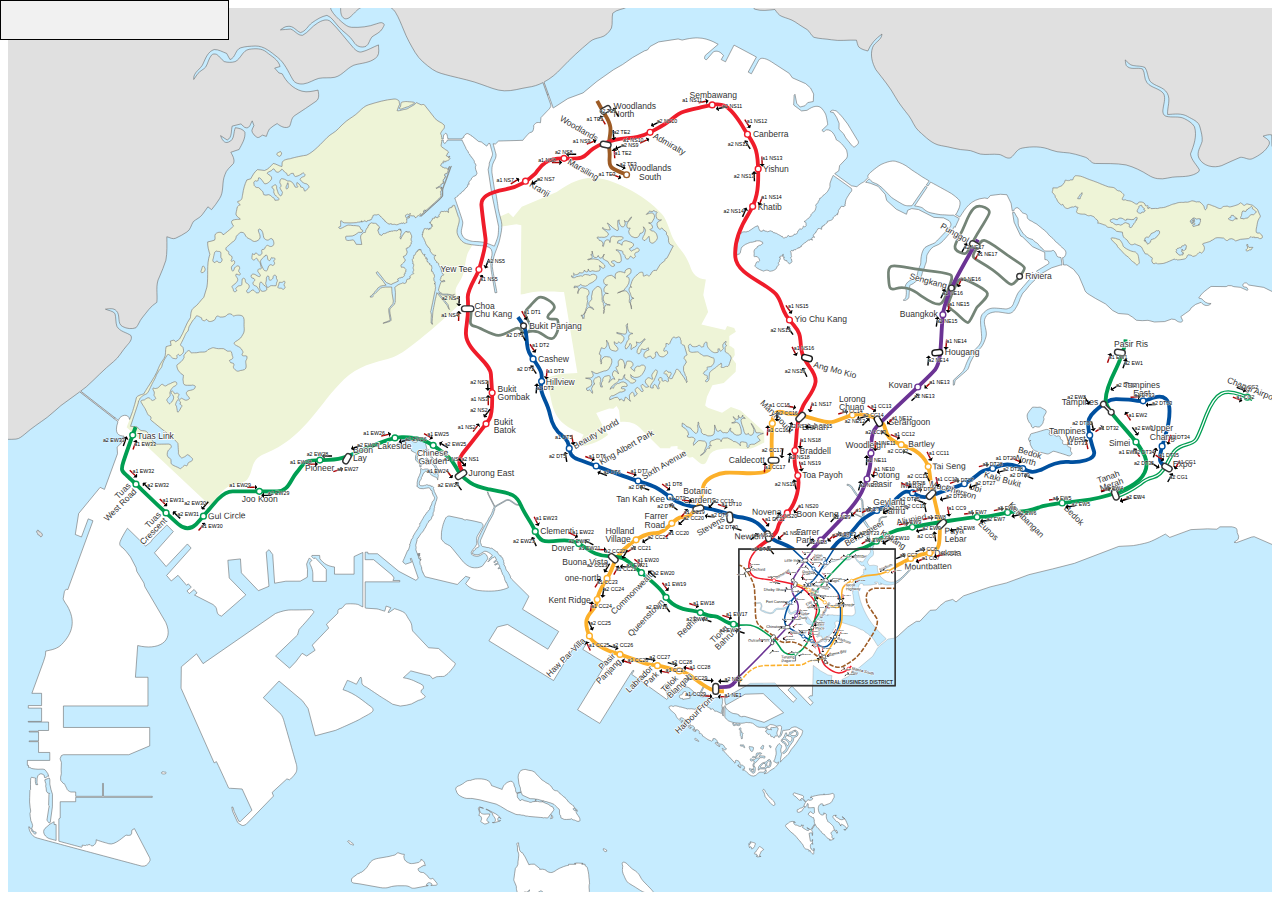
==== commit 5ec41b8a: "make zoomable the default" ====
--- a/index.html
+++ b/index.html
@@ -2,20 +2,20 @@
 <meta charset="utf-8">
 <meta id="viewport" name="viewport" content="width=device-width, initial-scale=1">
 <link rel="stylesheet" type="text/css" href="autocomplete.css">
-<script src="focus.js"></script>
+<script src="focus2.js"></script>
 <script src="editor.js"></script>
 <script src="updater.js"></script>
 <script src="stations.js"></script>
 <script src="autocomplete.js"></script>
 <style>
-#map {user-select: none;}
+#map {width: 100%; height: 100%; user-select: none;}
 #legend {
     position: fixed; bottom: 0; right: 0; max-width: 10em; max-height: 15em;
     background-color: white; border: 1px solid black;
 
-visibility: hidden;
+    visibility: hidden;
 }
-#selected {
+#selected, path.selected, circle.selected, rect.selected {
     fill: yellow;
 }
 
@@ -34,7 +34,7 @@
 </style>
 </head>
 <body>
-<svg id="map" width="2798.7" height="1566.5" enable-background="new" version="1.0" viewBox="0 0 2099 1174.8" xmlns="http://www.w3.org/2000/svg" xmlns:osb="http://www.openswatchbook.org/uri/2009/osb" xmlns:xlink="http://www.w3.org/1999/xlink">
+<svg id="map" preserveAspectRatio="xMinYMin slice" enable-background="new" version="1.0" viewBox="0 0 2099 1174.8" xmlns="http://www.w3.org/2000/svg" xmlns:osb="http://www.openswatchbook.org/uri/2009/osb" xmlns:xlink="http://www.w3.org/1999/xlink">
  <defs>
 
     <marker id="head" orient="auto" markerWidth="2" markerHeight="4" refX="0.1" refY="2">
@@ -77,6 +77,7 @@
    <rect x="41.097" y="-499.98" width="2099" height="1174.8" enable-background="new" fill="#37c837" opacity=".463"></rect>
   </clipPath>
  </defs>
+ <g id="map_transformer">
  <g id="background" transform="translate(-1278.5 499.92)">
         <g transform="translate(1237.4 .06254)">
             <rect x="7.6441" y="-560.81" width="2218.5" height="1461.1" clip-path="url(#clipPath1322)" enable-background="new" fill="#c6ecff"></rect>
@@ -1050,6 +1051,7 @@
         </g>
         <path class="p2" d="m1883.8 366.97h45.278" enable-background="new" fill="none" stroke="#fff" stroke-width="1.3987"></path><!--legend-->
     </g>
+</g>
 </svg>
 
 </body></html>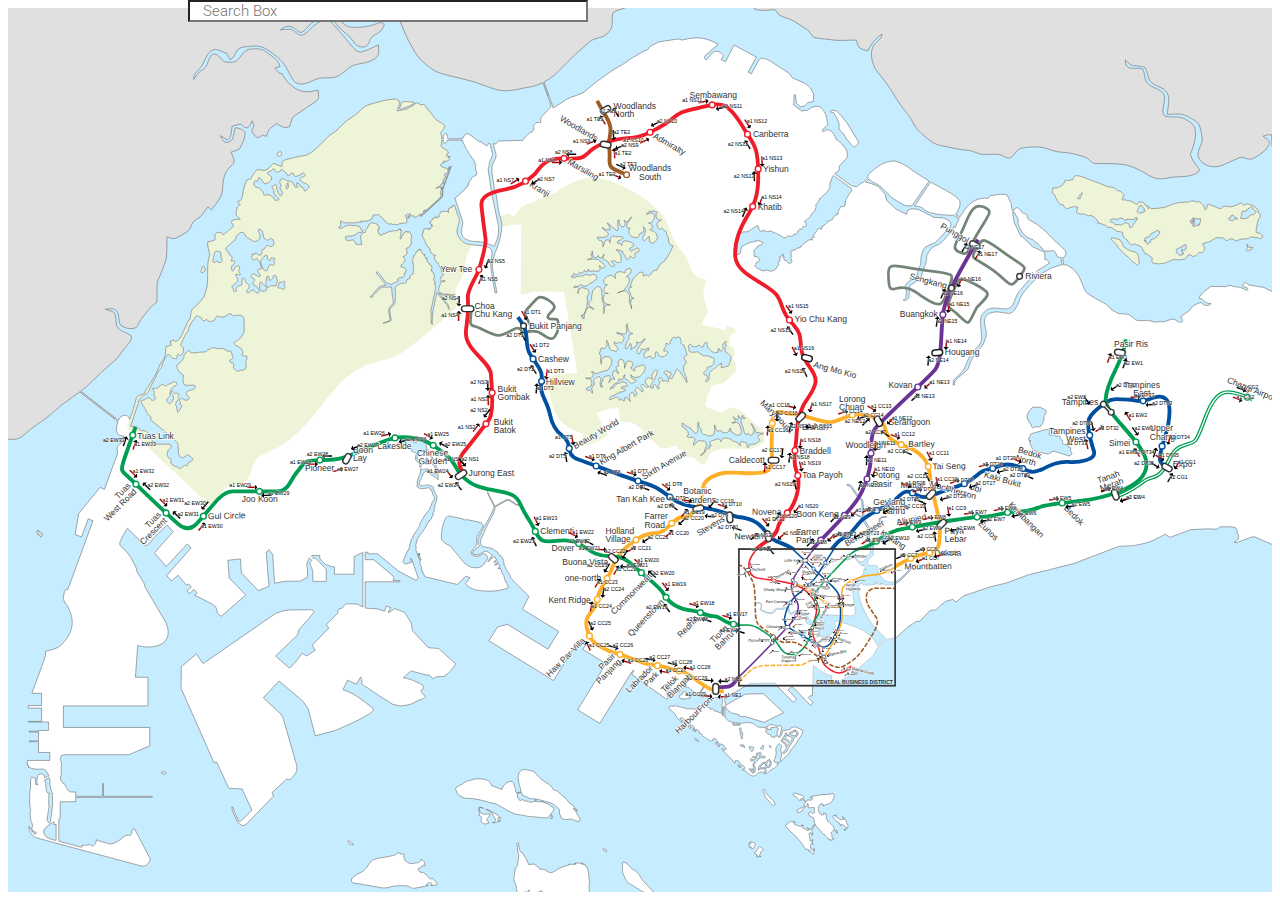
==== commit 1cfae039: "add station click handler" ====
--- a/index.html
+++ b/index.html
@@ -4,11 +4,15 @@
 <link rel="stylesheet" type="text/css" href="autocomplete.css">
 <script src="focus2.js"></script>
 <script src="editor.js"></script>
+<script src="timing.js"></script>
 <script src="updater.js"></script>
 <script src="stations.js"></script>
 <script src="autocomplete.js"></script>
+<script src="clickExternal.js"></script>
 <style>
 #map {width: 100%; height: 100%; user-select: none;}
+#map * {pointer-events: none}
+#map .station {pointer-events: auto;}
 #legend {
     position: fixed; bottom: 0; right: 0; max-width: 10em; max-height: 15em;
     background-color: white; border: 1px solid black;
--- a/autocomplete.css
+++ b/autocomplete.css
@@ -1,19 +1,40 @@
+@import url('https://fonts.googleapis.com/css2?family=Roboto:wght@300&display=swap');
 .autocomplete-items, .autocomplete, input { box-sizing: border-box; }
-
+.autocomplete input {
+    -webkit-text-size-adjust: 100%;
+    -webkit-tap-highlight-color: rgba(0,0,0,0);
+    box-sizing: border-box;
+    color: inherit;
+    font: inherit;
+    margin: 0;
+    line-height: inherit;
+    animation-name: endBrowserAutofill;
+    background-color: #fff;
+    font-family: Roboto;
+    font-size: 15px;
+    font-weight: 300;
+    margin-left: 0px;
+    padding: 0 11px 0 13px;
+    text-overflow: ellipsis;
+    width: 400px;
+    z-index: 0;
+    position: relative;
+}
 .autocomplete {
   position: fixed;
   top: 0;
-  left: 0;
+  left: 188px;
+  width: 400px;
   display: inline-block;
 }
 input {
-  border: 1px solid black;
-  background-color: #f1f1f1;
+  /*border: 1px solid black;*/
+  /*background-color: #f1f1f1;*/
   padding: 10px;
   font-size: 16px;
 }
 input[type=text] {
-  background-color: #f1f1f1;
+  /*background-color: #f1f1f1;*/
   width: 100%;
 }
 input[type=submit] {
@@ -21,6 +42,7 @@
   color: #fff;
 }
 .autocomplete-items {
+    font-family: Arial, sans-serif;
   position: absolute;
   border: 1px solid #d4d4d4;
   border-bottom: none;
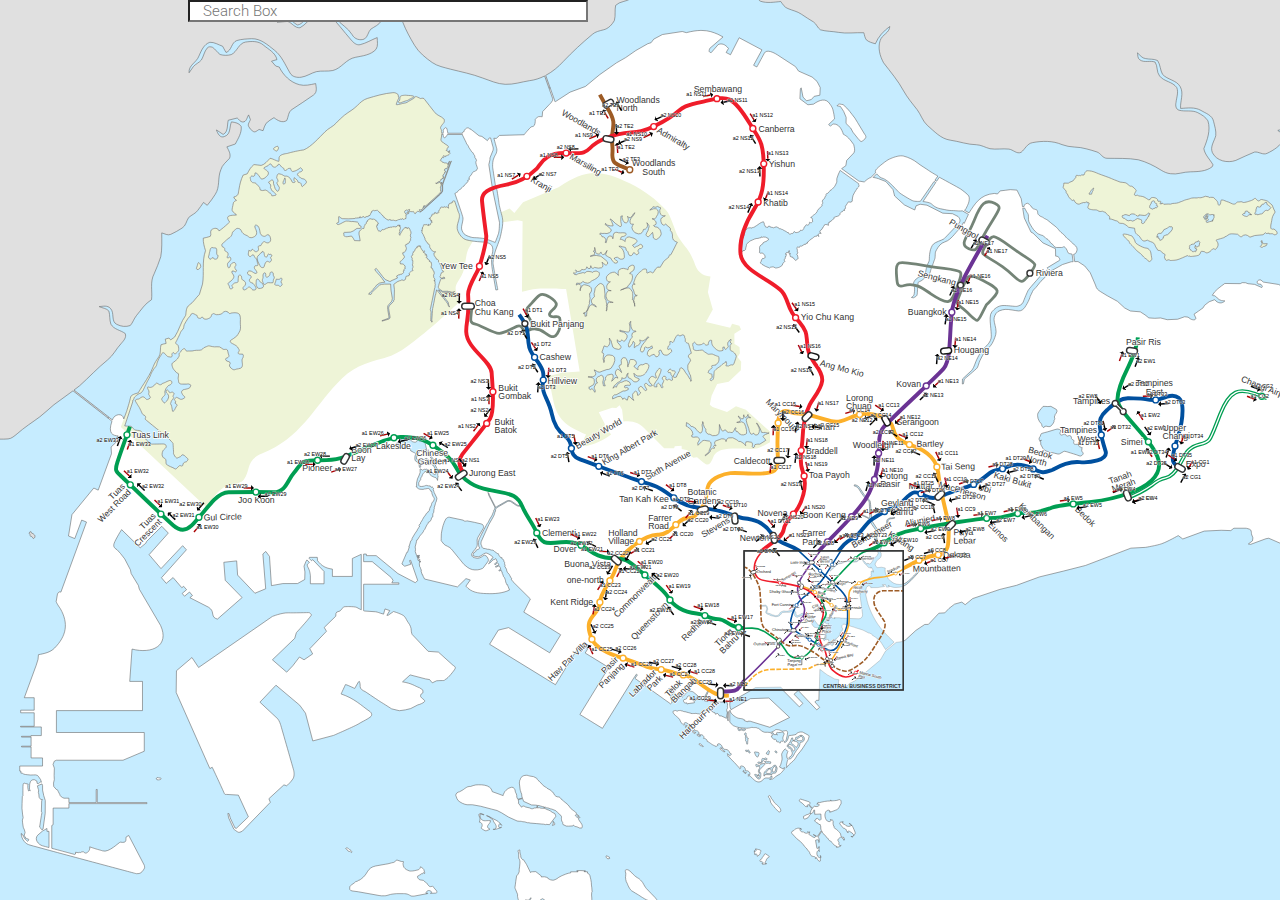
==== commit 7ff62218: "remove white border" ====
--- a/index.html
+++ b/index.html
@@ -10,6 +10,7 @@
 <script src="autocomplete.js"></script>
 <script src="clickExternal.js"></script>
 <style>
+body {margin: 0; padding: 0}
 #map {width: 100%; height: 100%; user-select: none;}
 #map * {pointer-events: none}
 #map .station {pointer-events: auto;}
